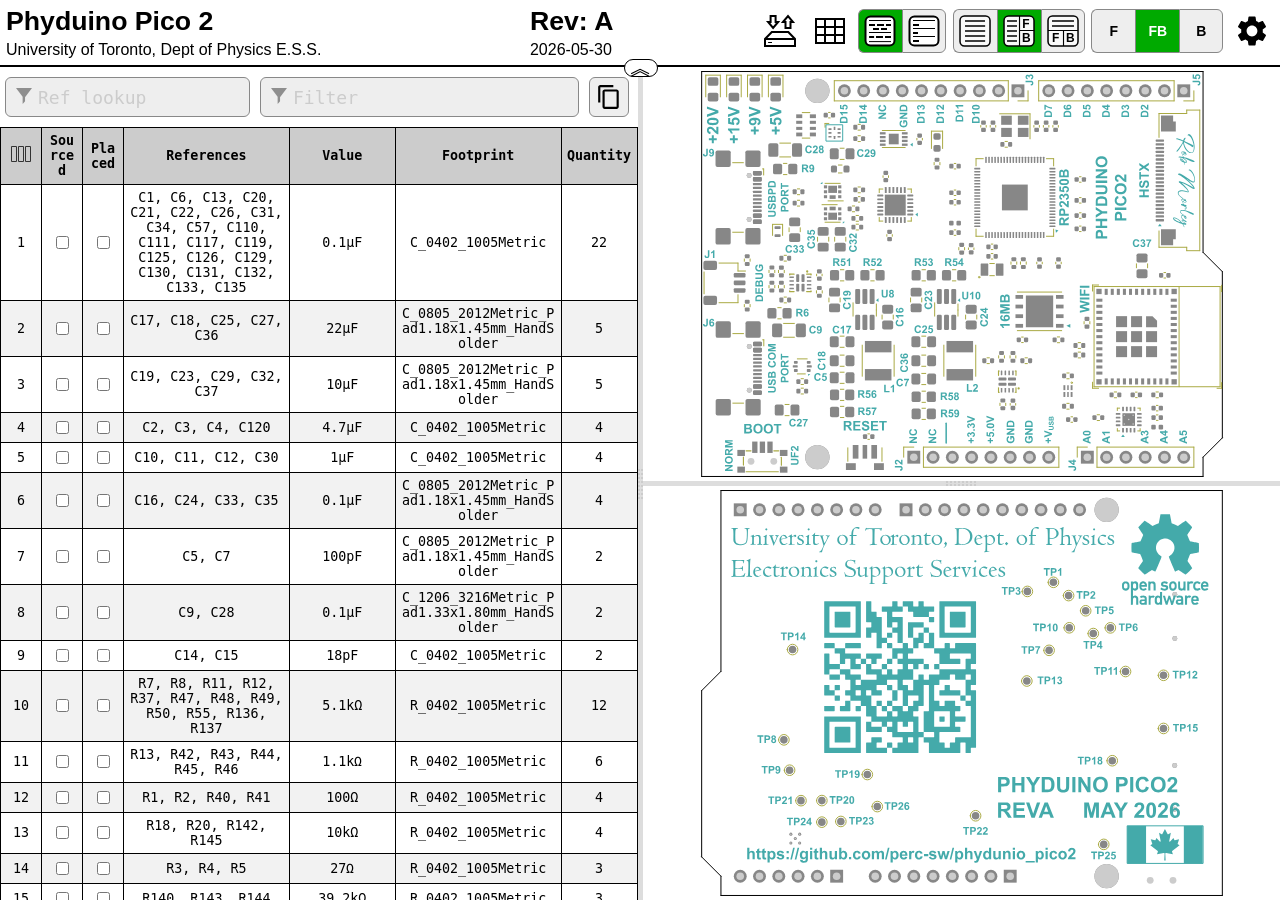
==== docs/bom/ibom.html @ 0f09703c "Added GitHub docs to the repository." ====
<!DOCTYPE html>
<html lang="en">

<head>
  <meta charset="UTF-8">
  <meta name="viewport" content="width=device-width, initial-scale=1.0">
  <title>Interactive BOM for KiCAD</title>
  <style type="text/css">
:root {
  --pcb-edge-color: black;
  --pad-color: #878787;
  --pad-hole-color: #CCCCCC;
  --pad-color-highlight: #D04040;
  --pad-color-highlight-both: #D0D040;
  --pad-color-highlight-marked: #44a344;
  --pin1-outline-color: #ffb629;
  --pin1-outline-color-highlight: #ffb629;
  --pin1-outline-color-highlight-both: #fcbb39;
  --pin1-outline-color-highlight-marked: #fdbe41;
  --silkscreen-edge-color: #aa4;
  --silkscreen-polygon-color: #4aa;
  --silkscreen-text-color: #4aa;
  --fabrication-edge-color: #907651;
  --fabrication-polygon-color: #907651;
  --fabrication-text-color: #a27c24;
  --track-color: #def5f1;
  --track-color-highlight: #D04040;
  --zone-color: #def5f1;
  --zone-color-highlight: #d0404080;
}

html,
body {
  margin: 0px;
  height: 100%;
  font-family: Verdana, sans-serif;
}

.dark.topmostdiv {
  --pcb-edge-color: #eee;
  --pad-color: #808080;
  --pin1-outline-color: #ffa800;
  --pin1-outline-color-highlight: #ccff00;
  --track-color: #42524f;
  --zone-color: #42524f;
  background-color: #252c30;
  color: #eee;
}

button {
  background-color: #eee;
  border: 1px solid #888;
  color: black;
  height: 44px;
  width: 44px;
  text-align: center;
  text-decoration: none;
  display: inline-block;
  font-size: 14px;
  font-weight: bolder;
}

.dark button {
  /* This will be inverted */
  background-color: #c3b7b5;
}

button.depressed {
  background-color: #0a0;
  color: white;
}

.dark button.depressed {
  /* This will be inverted */
  background-color: #b3b;
}

button:focus {
  outline: 0;
}

button#tb-btn {
  background-image: url("data:image/svg+xml,%3Csvg xmlns='http://www.w3.org/2000/svg' viewBox='0 0 8.47 8.47'%3E%3Crect transform='translate(0 -288.53)' ry='1.17' y='288.8' x='.27' height='7.94' width='7.94' fill='%23f9f9f9'/%3E%3Cg transform='translate(0 -288.53)'%3E%3Crect width='7.94' height='7.94' x='.27' y='288.8' ry='1.17' fill='none' stroke='%23000' stroke-width='.4' stroke-linejoin='round'/%3E%3Cpath d='M1.32 290.12h5.82M1.32 291.45h5.82' fill='none' stroke='%23000' stroke-width='.4'/%3E%3Cpath d='M4.37 292.5v4.23M.26 292.63H8.2' fill='none' stroke='%23000' stroke-width='.3'/%3E%3Ctext font-weight='700' font-size='3.17' font-family='sans-serif'%3E%3Ctspan x='1.35' y='295.73'%3EF%3C/tspan%3E%3Ctspan x='5.03' y='295.68'%3EB%3C/tspan%3E%3C/text%3E%3C/g%3E%3C/svg%3E%0A");
}

button#lr-btn {
  background-image: url("data:image/svg+xml,%3Csvg xmlns='http://www.w3.org/2000/svg' viewBox='0 0 8.47 8.47'%3E%3Crect transform='translate(0 -288.53)' ry='1.17' y='288.8' x='.27' height='7.94' width='7.94' fill='%23f9f9f9'/%3E%3Cg transform='translate(0 -288.53)'%3E%3Crect width='7.94' height='7.94' x='.27' y='288.8' ry='1.17' fill='none' stroke='%23000' stroke-width='.4' stroke-linejoin='round'/%3E%3Cpath d='M1.06 290.12H3.7m-2.64 1.33H3.7m-2.64 1.32H3.7m-2.64 1.3H3.7m-2.64 1.33H3.7' fill='none' stroke='%23000' stroke-width='.4'/%3E%3Cpath d='M4.37 288.8v7.94m0-4.11h3.96' fill='none' stroke='%23000' stroke-width='.3'/%3E%3Ctext font-weight='700' font-size='3.17' font-family='sans-serif'%3E%3Ctspan x='5.11' y='291.96'%3EF%3C/tspan%3E%3Ctspan x='5.03' y='295.68'%3EB%3C/tspan%3E%3C/text%3E%3C/g%3E%3C/svg%3E%0A");
}

button#bom-btn {
  background-image: url("data:image/svg+xml,%3Csvg xmlns='http://www.w3.org/2000/svg' viewBox='0 0 8.47 8.47'%3E%3Crect transform='translate(0 -288.53)' ry='1.17' y='288.8' x='.27' height='7.94' width='7.94' fill='%23f9f9f9'/%3E%3Cg transform='translate(0 -288.53)' fill='none' stroke='%23000' stroke-width='.4'%3E%3Crect width='7.94' height='7.94' x='.27' y='288.8' ry='1.17' stroke-linejoin='round'/%3E%3Cpath d='M1.59 290.12h5.29M1.59 291.45h5.33M1.59 292.75h5.33M1.59 294.09h5.33M1.59 295.41h5.33'/%3E%3C/g%3E%3C/svg%3E");
}

button#bom-grouped-btn {
  background-image: url("data:image/svg+xml,%3Csvg xmlns='http://www.w3.org/2000/svg' width='32' height='32'%3E%3Cg stroke='%23000' stroke-linejoin='round' class='layer'%3E%3Crect width='29' height='29' x='1.5' y='1.5' stroke-width='2' fill='%23fff' rx='5' ry='5'/%3E%3Cpath stroke-linecap='square' stroke-width='2' d='M6 10h4m4 0h5m4 0h3M6.1 22h3m3.9 0h5m4 0h4m-16-8h4m4 0h4'/%3E%3Cpath stroke-linecap='null' d='M5 17.5h22M5 26.6h22M5 5.5h22'/%3E%3C/g%3E%3C/svg%3E");
}

button#bom-ungrouped-btn {
  background-image: url("data:image/svg+xml,%3Csvg xmlns='http://www.w3.org/2000/svg' width='32' height='32'%3E%3Cg stroke='%23000' stroke-linejoin='round' class='layer'%3E%3Crect width='29' height='29' x='1.5' y='1.5' stroke-width='2' fill='%23fff' rx='5' ry='5'/%3E%3Cpath stroke-linecap='square' stroke-width='2' d='M6 10h4m-4 8h3m-3 8h4'/%3E%3Cpath stroke-linecap='null' d='M5 13.5h22m-22 8h22M5 5.5h22'/%3E%3C/g%3E%3C/svg%3E");
}

button#bom-netlist-btn {
  background-image: url("data:image/svg+xml,%3Csvg xmlns='http://www.w3.org/2000/svg' width='32' height='32'%3E%3Cg fill='none' stroke='%23000' class='layer'%3E%3Crect width='29' height='29' x='1.5' y='1.5' stroke-width='2' fill='%23fff' rx='5' ry='5'/%3E%3Cpath stroke-width='2' d='M6 26l6-6v-8m13.8-6.3l-6 6v8'/%3E%3Ccircle cx='11.8' cy='9.5' r='2.8' stroke-width='2'/%3E%3Ccircle cx='19.8' cy='22.8' r='2.8' stroke-width='2'/%3E%3C/g%3E%3C/svg%3E");
}

button#copy {
  background-image: url("data:image/svg+xml,%3Csvg height='48' viewBox='0 0 48 48' width='48' xmlns='http://www.w3.org/2000/svg'%3E%3Cpath d='M0 0h48v48h-48z' fill='none'/%3E%3Cpath d='M32 2h-24c-2.21 0-4 1.79-4 4v28h4v-28h24v-4zm6 8h-22c-2.21 0-4 1.79-4 4v28c0 2.21 1.79 4 4 4h22c2.21 0 4-1.79 4-4v-28c0-2.21-1.79-4-4-4zm0 32h-22v-28h22v28z'/%3E%3C/svg%3E");
  background-position: 6px 6px;
  background-repeat: no-repeat;
  background-size: 26px 26px;
  border-radius: 6px;
  height: 40px;
  width: 40px;
  margin: 10px 5px;
}

button#copy:active {
  box-shadow: inset 0px 0px 5px #6c6c6c;
}

textarea.clipboard-temp {
  position: fixed;
  top: 0;
  left: 0;
  width: 2em;
  height: 2em;
  padding: 0;
  border: None;
  outline: None;
  box-shadow: None;
  background: transparent;
}

.left-most-button {
  border-right: 0;
  border-top-left-radius: 6px;
  border-bottom-left-radius: 6px;
}

.middle-button {
  border-right: 0;
}

.right-most-button {
  border-top-right-radius: 6px;
  border-bottom-right-radius: 6px;
}

.button-container {
  font-size: 0;
  margin: 0.4rem 0.4rem 0.4rem 0;
}

.dark .button-container {
  filter: invert(1);
}

.button-container button {
  background-size: 32px 32px;
  background-position: 5px 5px;
  background-repeat: no-repeat;
}

@media print {
  .hideonprint {
    display: none;
  }
}

canvas {
  cursor: crosshair;
}

canvas:active {
  cursor: grabbing;
}

.fileinfo {
  width: 100%;
  max-width: 1000px;
  border: none;
  padding: 3px;
}

.fileinfo .title {
  font-size: 20pt;
  font-weight: bold;
}

.fileinfo td {
  overflow: hidden;
  white-space: nowrap;
  max-width: 1px;
  width: 50%;
  text-overflow: ellipsis;
}

.bom {
  border-collapse: collapse;
  font-family: Consolas, "DejaVu Sans Mono", Monaco, monospace;
  font-size: 10pt;
  table-layout: fixed;
  width: 100%;
  margin-top: 1px;
  position: relative;
}

.bom th,
.bom td {
  border: 1px solid black;
  padding: 5px;
  word-wrap: break-word;
  text-align: center;
  position: relative;
}

.dark .bom th,
.dark .bom td {
  border: 1px solid #777;
}

.bom th {
  background-color: #CCCCCC;
  background-clip: padding-box;
}

.dark .bom th {
  background-color: #3b4749;
}

.bom tr.highlighted:nth-child(n) {
  background-color: #cfc;
}

.dark .bom tr.highlighted:nth-child(n) {
  background-color: #226022;
}

.bom tr:nth-child(even) {
  background-color: #f2f2f2;
}

.dark .bom tr:nth-child(even) {
  background-color: #313b40;
}

.bom tr.checked {
  color: #1cb53d;
}

.dark .bom tr.checked {
  color: #2cce54;
}

.bom tr {
  transition: background-color 0.2s;
}

.bom .numCol {
  width: 30px;
}

.bom .value {
  width: 15%;
}

.bom .quantity {
  width: 65px;
}

.bom th .sortmark {
  position: absolute;
  right: 1px;
  top: 1px;
  margin-top: -5px;
  border-width: 5px;
  border-style: solid;
  border-color: transparent transparent #221 transparent;
  transform-origin: 50% 85%;
  transition: opacity 0.2s, transform 0.4s;
}

.dark .bom th .sortmark {
  filter: invert(1);
}

.bom th .sortmark.none {
  opacity: 0;
}

.bom th .sortmark.desc {
  transform: rotate(180deg);
}

.bom th:hover .sortmark.none {
  opacity: 0.5;
}

.bom .bom-checkbox {
  width: 30px;
  position: relative;
  user-select: none;
  -moz-user-select: none;
}

.bom .bom-checkbox:before {
  content: "";
  position: absolute;
  border-width: 15px;
  border-style: solid;
  border-color: #51829f transparent transparent transparent;
  visibility: hidden;
  top: -15px;
}

.bom .bom-checkbox:after {
  content: "Double click to set/unset all";
  position: absolute;
  color: white;
  top: -35px;
  left: -26px;
  background: #51829f;
  padding: 5px 15px;
  border-radius: 8px;
  white-space: nowrap;
  visibility: hidden;
}

.bom .bom-checkbox:hover:before,
.bom .bom-checkbox:hover:after {
  visibility: visible;
  transition: visibility 0.2s linear 1s;
}

.split {
  -webkit-box-sizing: border-box;
  -moz-box-sizing: border-box;
  box-sizing: border-box;
  overflow-y: auto;
  overflow-x: hidden;
  background-color: inherit;
}

.split.split-horizontal,
.gutter.gutter-horizontal {
  height: 100%;
  float: left;
}

.gutter {
  background-color: #ddd;
  background-repeat: no-repeat;
  background-position: 50%;
  transition: background-color 0.3s;
}

.dark .gutter {
  background-color: #777;
}

.gutter.gutter-horizontal {
  background-image: url('[data-uri]');
  cursor: ew-resize;
  width: 5px;
}

.gutter.gutter-vertical {
  background-image: url('[data-uri]');
  cursor: ns-resize;
  height: 5px;
}

.searchbox {
  float: left;
  height: 40px;
  margin: 10px 5px;
  padding: 12px 32px;
  font-family: Consolas, "DejaVu Sans Mono", Monaco, monospace;
  font-size: 18px;
  box-sizing: border-box;
  border: 1px solid #888;
  border-radius: 6px;
  outline: none;
  background-color: #eee;
  transition: background-color 0.2s, border 0.2s;
  background-image: url('[data-uri]');
  background-position: 10px 10px;
  background-repeat: no-repeat;
}

.dark .searchbox {
  background-color: #111;
  color: #eee;
}

.searchbox::placeholder {
  color: #ccc;
}

.dark .searchbox::placeholder {
  color: #666;
}

.filter {
  width: calc(60% - 64px);
}

.reflookup {
  width: calc(40% - 10px);
}

input[type=text]:focus {
  background-color: white;
  border: 1px solid #333;
}

.dark input[type=text]:focus {
  background-color: #333;
  border: 1px solid #ccc;
}

mark.highlight {
  background-color: #5050ff;
  color: #fff;
  padding: 2px;
  border-radius: 6px;
}

.dark mark.highlight {
  background-color: #76a6da;
  color: #111;
}

.menubtn {
  background-color: white;
  border: none;
  background-image: url("data:image/svg+xml,%3Csvg xmlns='http://www.w3.org/2000/svg' width='36' height='36' viewBox='0 0 20 20'%3E%3Cpath fill='none' d='M0 0h20v20H0V0z'/%3E%3Cpath d='M15.95 10.78c.03-.25.05-.51.05-.78s-.02-.53-.06-.78l1.69-1.32c.15-.12.19-.34.1-.51l-1.6-2.77c-.1-.18-.31-.24-.49-.18l-1.99.8c-.42-.32-.86-.58-1.35-.78L12 2.34c-.03-.2-.2-.34-.4-.34H8.4c-.2 0-.36.14-.39.34l-.3 2.12c-.49.2-.94.47-1.35.78l-1.99-.8c-.18-.07-.39 0-.49.18l-1.6 2.77c-.1.18-.06.39.1.51l1.69 1.32c-.04.25-.07.52-.07.78s.02.53.06.78L2.37 12.1c-.15.12-.19.34-.1.51l1.6 2.77c.1.18.31.24.49.18l1.99-.8c.42.32.86.58 1.35.78l.3 2.12c.04.2.2.34.4.34h3.2c.2 0 .37-.14.39-.34l.3-2.12c.49-.2.94-.47 1.35-.78l1.99.8c.18.07.39 0 .49-.18l1.6-2.77c.1-.18.06-.39-.1-.51l-1.67-1.32zM10 13c-1.65 0-3-1.35-3-3s1.35-3 3-3 3 1.35 3 3-1.35 3-3 3z'/%3E%3C/svg%3E%0A");
  background-position: center;
  background-repeat: no-repeat;
}

.statsbtn {
  background-color: white;
  border: none;
  background-image: url("data:image/svg+xml,%3Csvg width='36' height='36' xmlns='http://www.w3.org/2000/svg'%3E%3Cpath d='M4 6h28v24H4V6zm0 8h28v8H4m9-16v24h10V5.8' fill='none' stroke='%23000' stroke-width='2'/%3E%3C/svg%3E");
  background-position: center;
  background-repeat: no-repeat;
}

.iobtn {
  background-color: white;
  border: none;
  background-image: url("data:image/svg+xml,%3Csvg xmlns='http://www.w3.org/2000/svg' width='36' height='36'%3E%3Cpath fill='none' stroke='%23000' stroke-width='2' d='M3 33v-7l6.8-7h16.5l6.7 7v7H3zM3.2 26H33M21 9l5-5.9 5 6h-2.5V15h-5V9H21zm-4.9 0l-5 6-5-6h2.5V3h5v6h2.5z'/%3E%3Cpath fill='none' stroke='%23000' d='M6.1 29.5H10'/%3E%3C/svg%3E");
  background-position: center;
  background-repeat: no-repeat;
}

.visbtn {
  background-image: url("data:image/svg+xml,%3Csvg xmlns='http://www.w3.org/2000/svg' width='24' height='24'%3E%3Cpath fill='none' stroke='%23333' d='M2.5 4.5h5v15h-5zM9.5 4.5h5v15h-5zM16.5 4.5h5v15h-5z'/%3E%3C/svg%3E");
  background-position: center;
  background-repeat: no-repeat;
  padding: 15px;
}

#vismenu-content {
  left: 0px;
  font-family: Verdana, sans-serif;
}

.dark .statsbtn,
.dark .savebtn,
.dark .menubtn,
.dark .iobtn,
.dark .visbtn {
  filter: invert(1);
}

.flexbox {
  display: flex;
  align-items: center;
  justify-content: space-between;
  width: 100%;
}

.savebtn {
  background-color: #d6d6d6;
  width: auto;
  height: 30px;
  flex-grow: 1;
  margin: 5px;
  border-radius: 4px;
}

.savebtn:active {
  background-color: #0a0;
  color: white;
}

.dark .savebtn:active {
  /* This will be inverted */
  background-color: #b3b;
}

.stats {
  border-collapse: collapse;
  font-size: 12pt;
  table-layout: fixed;
  width: 100%;
  min-width: 450px;
}

.dark .stats td {
  border: 1px solid #bbb;
}

.stats td {
  border: 1px solid black;
  padding: 5px;
  word-wrap: break-word;
  text-align: center;
  position: relative;
}

#checkbox-stats div {
  position: absolute;
  left: 0;
  top: 0;
  height: 100%;
  width: 100%;
  display: flex;
  align-items: center;
  justify-content: center;
}

#checkbox-stats .bar {
  background-color: rgba(28, 251, 0, 0.6);
}

.menu {
  position: relative;
  display: inline-block;
  margin: 0.4rem 0.4rem 0.4rem 0;
}

.menu-content {
  font-size: 12pt !important;
  text-align: left !important;
  font-weight: normal !important;
  display: none;
  position: absolute;
  background-color: white;
  right: 0;
  min-width: 300px;
  box-shadow: 0px 8px 16px 0px rgba(0, 0, 0, 0.2);
  z-index: 100;
  padding: 8px;
}

.dark .menu-content {
  background-color: #111;
}

.menu:hover .menu-content {
  display: block;
}

.menu:hover .menubtn,
.menu:hover .iobtn,
.menu:hover .statsbtn {
  background-color: #eee;
}

.menu-label {
  display: inline-block;
  padding: 8px;
  border: 1px solid #ccc;
  border-top: 0;
  width: calc(100% - 18px);
}

.menu-label-top {
  border-top: 1px solid #ccc;
}

.menu-textbox {
  float: left;
  height: 24px;
  margin: 10px 5px;
  padding: 5px 5px;
  font-family: Consolas, "DejaVu Sans Mono", Monaco, monospace;
  font-size: 14px;
  box-sizing: border-box;
  border: 1px solid #888;
  border-radius: 4px;
  outline: none;
  background-color: #eee;
  transition: background-color 0.2s, border 0.2s;
  width: calc(100% - 10px);
}

.menu-textbox.invalid,
.dark .menu-textbox.invalid {
  color: red;
}

.dark .menu-textbox {
  background-color: #222;
  color: #eee;
}

.radio-container {
  margin: 4px;
}

.topmostdiv {
  display: flex;
  flex-direction: column;
  width: 100%;
  background-color: white;
  transition: background-color 0.3s;
  min-height: 100%;
}

#top {
  display: flex;
  flex-wrap: wrap;
  justify-content: flex-end;
  align-items: center;
}

#topdivider {
  border-bottom: 2px solid black;
  display: flex;
  justify-content: center;
  align-items: center;
}

.dark #topdivider {
  border-bottom: 2px solid #ccc;
}

#topdivider>div {
  position: relative;
}

#toptoggle {
  cursor: pointer;
  user-select: none;
  position: absolute;
  padding: 0.1rem 0.3rem;
  top: -0.4rem;
  left: -1rem;
  font-size: 1.4rem;
  line-height: 60%;
  border: 1px solid black;
  border-radius: 1rem;
  background-color: #fff;
  z-index: 100;
}

.flipped {
  transform: rotate(0.5turn);
}

.dark #toptoggle {
  border: 1px solid #fff;
  background-color: #222;
}

#fileinfodiv {
  flex: 20rem 1 0;
  overflow: auto;
}

#bomcontrols {
  display: flex;
  flex-direction: row-reverse;
}

#bomcontrols>* {
  flex-shrink: 0;
}

#dbg {
  display: block;
}

::-webkit-scrollbar {
  width: 8px;
}

::-webkit-scrollbar-track {
  background: #aaa;
}

::-webkit-scrollbar-thumb {
  background: #666;
  border-radius: 3px;
}

::-webkit-scrollbar-thumb:hover {
  background: #555;
}

.slider {
  -webkit-appearance: none;
  width: 100%;
  margin: 3px 0;
  padding: 0;
  outline: none;
  opacity: 0.7;
  -webkit-transition: .2s;
  transition: opacity .2s;
  border-radius: 3px;
}

.slider:hover {
  opacity: 1;
}

.slider:focus {
  outline: none;
}

.slider::-webkit-slider-runnable-track {
  -webkit-appearance: none;
  width: 100%;
  height: 8px;
  background: #d3d3d3;
  border-radius: 3px;
  border: none;
}

.slider::-webkit-slider-thumb {
  -webkit-appearance: none;
  width: 15px;
  height: 15px;
  border-radius: 50%;
  background: #0a0;
  cursor: pointer;
  margin-top: -4px;
}

.dark .slider::-webkit-slider-thumb {
  background: #3d3;
}

.slider::-moz-range-thumb {
  width: 15px;
  height: 15px;
  border-radius: 50%;
  background: #0a0;
  cursor: pointer;
}

.slider::-moz-range-track {
  height: 8px;
  background: #d3d3d3;
  border-radius: 3px;
}

.dark .slider::-moz-range-thumb {
  background: #3d3;
}

.slider::-ms-track {
  width: 100%;
  height: 8px;
  border-width: 3px 0;
  background: transparent;
  border-color: transparent;
  color: transparent;
  transition: opacity .2s;
}

.slider::-ms-fill-lower {
  background: #d3d3d3;
  border: none;
  border-radius: 3px;
}

.slider::-ms-fill-upper {
  background: #d3d3d3;
  border: none;
  border-radius: 3px;
}

.slider::-ms-thumb {
  width: 15px;
  height: 15px;
  border-radius: 50%;
  background: #0a0;
  cursor: pointer;
  margin: 0;
}

.shameless-plug {
  font-size: 0.8em;
  text-align: center;
  display: block;
}

a {
  color: #0278a4;
}

.dark a {
  color: #00b9fd;
}

#frontcanvas,
#backcanvas {
  touch-action: none;
}

.placeholder {
  border: 1px dashed #9f9fda !important;
  background-color: #edf2f7 !important;
}

.dragging {
  z-index: 999;
}

.dark .dragging>table>tbody>tr {
  background-color: #252c30;
}

.dark .placeholder {
  filter: invert(1);
}

.column-spacer {
  top: 0;
  left: 0;
  width: calc(100% - 4px);
  position: absolute;
  cursor: pointer;
  user-select: none;
  height: 100%;
}

.column-width-handle {
  top: 0;
  right: 0;
  width: 4px;
  position: absolute;
  cursor: col-resize;
  user-select: none;
  height: 100%;
}

.column-width-handle:hover {
  background-color: #4f99bd;
}

.help-link {
  border: 1px solid #0278a4;
  padding-inline: 0.3rem;
  border-radius: 3px;
  cursor: pointer;
}

.dark .help-link {
  border: 1px solid #00b9fd;
}

.bom-color {
  width: 20%;
}

.color-column input {
  width: 1.6rem;
  height: 1rem;
  border: 1px solid black;
  cursor: pointer;
  padding: 0;
}

/* removes default styling from input color element */
::-webkit-color-swatch {
  border: none;
}

::-webkit-color-swatch-wrapper {
  padding: 0;
}

::-moz-color-swatch,
::-moz-focus-inner {
  border: none;
}

::-moz-focus-inner {
  padding: 0;
}

  </style>
  <script type="text/javascript" >
///////////////////////////////////////////////
/*
  Split.js - v1.3.5
  MIT License
  https://github.com/nathancahill/Split.js
*/
!function(e,t){"object"==typeof exports&&"undefined"!=typeof module?module.exports=t():"function"==typeof define&&define.amd?define(t):e.Split=t()}(this,function(){"use strict";var e=window,t=e.document,n="addEventListener",i="removeEventListener",r="getBoundingClientRect",s=function(){return!1},o=e.attachEvent&&!e[n],a=["","-webkit-","-moz-","-o-"].filter(function(e){var n=t.createElement("div");return n.style.cssText="width:"+e+"calc(9px)",!!n.style.length}).shift()+"calc",l=function(e){return"string"==typeof e||e instanceof String?t.querySelector(e):e};return function(u,c){function z(e,t,n){var i=A(y,t,n);Object.keys(i).forEach(function(t){return e.style[t]=i[t]})}function h(e,t){var n=B(y,t);Object.keys(n).forEach(function(t){return e.style[t]=n[t]})}function f(e){var t=E[this.a],n=E[this.b],i=t.size+n.size;t.size=e/this.size*i,n.size=i-e/this.size*i,z(t.element,t.size,this.aGutterSize),z(n.element,n.size,this.bGutterSize)}function m(e){var t;this.dragging&&((t="touches"in e?e.touches[0][b]-this.start:e[b]-this.start)<=E[this.a].minSize+M+this.aGutterSize?t=E[this.a].minSize+this.aGutterSize:t>=this.size-(E[this.b].minSize+M+this.bGutterSize)&&(t=this.size-(E[this.b].minSize+this.bGutterSize)),f.call(this,t),c.onDrag&&c.onDrag())}function g(){var e=E[this.a].element,t=E[this.b].element;this.size=e[r]()[y]+t[r]()[y]+this.aGutterSize+this.bGutterSize,this.start=e[r]()[G]}function d(){var t=this,n=E[t.a].element,r=E[t.b].element;t.dragging&&c.onDragEnd&&c.onDragEnd(),t.dragging=!1,e[i]("mouseup",t.stop),e[i]("touchend",t.stop),e[i]("touchcancel",t.stop),t.parent[i]("mousemove",t.move),t.parent[i]("touchmove",t.move),delete t.stop,delete t.move,n[i]("selectstart",s),n[i]("dragstart",s),r[i]("selectstart",s),r[i]("dragstart",s),n.style.userSelect="",n.style.webkitUserSelect="",n.style.MozUserSelect="",n.style.pointerEvents="",r.style.userSelect="",r.style.webkitUserSelect="",r.style.MozUserSelect="",r.style.pointerEvents="",t.gutter.style.cursor="",t.parent.style.cursor=""}function S(t){var i=this,r=E[i.a].element,o=E[i.b].element;!i.dragging&&c.onDragStart&&c.onDragStart(),t.preventDefault(),i.dragging=!0,i.move=m.bind(i),i.stop=d.bind(i),e[n]("mouseup",i.stop),e[n]("touchend",i.stop),e[n]("touchcancel",i.stop),i.parent[n]("mousemove",i.move),i.parent[n]("touchmove",i.move),r[n]("selectstart",s),r[n]("dragstart",s),o[n]("selectstart",s),o[n]("dragstart",s),r.style.userSelect="none",r.style.webkitUserSelect="none",r.style.MozUserSelect="none",r.style.pointerEvents="none",o.style.userSelect="none",o.style.webkitUserSelect="none",o.style.MozUserSelect="none",o.style.pointerEvents="none",i.gutter.style.cursor=j,i.parent.style.cursor=j,g.call(i)}function v(e){e.forEach(function(t,n){if(n>0){var i=F[n-1],r=E[i.a],s=E[i.b];r.size=e[n-1],s.size=t,z(r.element,r.size,i.aGutterSize),z(s.element,s.size,i.bGutterSize)}})}function p(){F.forEach(function(e){e.parent.removeChild(e.gutter),E[e.a].element.style[y]="",E[e.b].element.style[y]=""})}void 0===c&&(c={});var y,b,G,E,w=l(u[0]).parentNode,D=e.getComputedStyle(w).flexDirection,U=c.sizes||u.map(function(){return 100/u.length}),k=void 0!==c.minSize?c.minSize:100,x=Array.isArray(k)?k:u.map(function(){return k}),L=void 0!==c.gutterSize?c.gutterSize:10,M=void 0!==c.snapOffset?c.snapOffset:30,O=c.direction||"horizontal",j=c.cursor||("horizontal"===O?"ew-resize":"ns-resize"),C=c.gutter||function(e,n){var i=t.createElement("div");return i.className="gutter gutter-"+n,i},A=c.elementStyle||function(e,t,n){var i={};return"string"==typeof t||t instanceof String?i[e]=t:i[e]=o?t+"%":a+"("+t+"% - "+n+"px)",i},B=c.gutterStyle||function(e,t){return n={},n[e]=t+"px",n;var n};"horizontal"===O?(y="width","clientWidth",b="clientX",G="left","paddingLeft"):"vertical"===O&&(y="height","clientHeight",b="clientY",G="top","paddingTop");var F=[];return E=u.map(function(e,t){var i,s={element:l(e),size:U[t],minSize:x[t]};if(t>0&&(i={a:t-1,b:t,dragging:!1,isFirst:1===t,isLast:t===u.length-1,direction:O,parent:w},i.aGutterSize=L,i.bGutterSize=L,i.isFirst&&(i.aGutterSize=L/2),i.isLast&&(i.bGutterSize=L/2),"row-reverse"===D||"column-reverse"===D)){var a=i.a;i.a=i.b,i.b=a}if(!o&&t>0){var c=C(t,O);h(c,L),c[n]("mousedown",S.bind(i)),c[n]("touchstart",S.bind(i)),w.insertBefore(c,s.element),i.gutter=c}0===t||t===u.length-1?z(s.element,s.size,L/2):z(s.element,s.size,L);var f=s.element[r]()[y];return f<s.minSize&&(s.minSize=f),t>0&&F.push(i),s}),o?{setSizes:v,destroy:p}:{setSizes:v,getSizes:function(){return E.map(function(e){return e.size})},collapse:function(e){if(e===F.length){var t=F[e-1];g.call(t),o||f.call(t,t.size-t.bGutterSize)}else{var n=F[e];g.call(n),o||f.call(n,n.aGutterSize)}},destroy:p}}});

///////////////////////////////////////////////

///////////////////////////////////////////////
// Copyright (c) 2013 Pieroxy <pieroxy@pieroxy.net>
// This work is free. You can redistribute it and/or modify it
// under the terms of the WTFPL, Version 2
// For more information see LICENSE.txt or http://www.wtfpl.net/
//
// For more information, the home page:
// http://pieroxy.net/blog/pages/lz-string/testing.html
//
// LZ-based compression algorithm, version 1.4.4
var LZString=function(){var o=String.fromCharCode,i={};var n={decompressFromBase64:function(o){return null==o?"":""==o?null:n._decompress(o.length,32,function(n){return function(o,n){if(!i[o]){i[o]={};for(var t=0;t<o.length;t++)i[o][o.charAt(t)]=t}return i[o][n]}("ABCDEFGHIJKLMNOPQRSTUVWXYZabcdefghijklmnopqrstuvwxyz0123456789+/=",o.charAt(n))})},_decompress:function(i,n,t){var r,e,a,s,p,u,l,f=[],c=4,d=4,h=3,v="",g=[],m={val:t(0),position:n,index:1};for(r=0;r<3;r+=1)f[r]=r;for(a=0,p=Math.pow(2,2),u=1;u!=p;)s=m.val&m.position,m.position>>=1,0==m.position&&(m.position=n,m.val=t(m.index++)),a|=(s>0?1:0)*u,u<<=1;switch(a){case 0:for(a=0,p=Math.pow(2,8),u=1;u!=p;)s=m.val&m.position,m.position>>=1,0==m.position&&(m.position=n,m.val=t(m.index++)),a|=(s>0?1:0)*u,u<<=1;l=o(a);break;case 1:for(a=0,p=Math.pow(2,16),u=1;u!=p;)s=m.val&m.position,m.position>>=1,0==m.position&&(m.position=n,m.val=t(m.index++)),a|=(s>0?1:0)*u,u<<=1;l=o(a);break;case 2:return""}for(f[3]=l,e=l,g.push(l);;){if(m.index>i)return"";for(a=0,p=Math.pow(2,h),u=1;u!=p;)s=m.val&m.position,m.position>>=1,0==m.position&&(m.position=n,m.val=t(m.index++)),a|=(s>0?1:0)*u,u<<=1;switch(l=a){case 0:for(a=0,p=Math.pow(2,8),u=1;u!=p;)s=m.val&m.position,m.position>>=1,0==m.position&&(m.position=n,m.val=t(m.index++)),a|=(s>0?1:0)*u,u<<=1;f[d++]=o(a),l=d-1,c--;break;case 1:for(a=0,p=Math.pow(2,16),u=1;u!=p;)s=m.val&m.position,m.position>>=1,0==m.position&&(m.position=n,m.val=t(m.index++)),a|=(s>0?1:0)*u,u<<=1;f[d++]=o(a),l=d-1,c--;break;case 2:return g.join("")}if(0==c&&(c=Math.pow(2,h),h++),f[l])v=f[l];else{if(l!==d)return null;v=e+e.charAt(0)}g.push(v),f[d++]=e+v.charAt(0),e=v,0==--c&&(c=Math.pow(2,h),h++)}}};return n}();"function"==typeof define&&define.amd?define(function(){return LZString}):"undefined"!=typeof module&&null!=module?module.exports=LZString:"undefined"!=typeof angular&&null!=angular&&angular.module("LZString",[]).factory("LZString",function(){return LZString});
///////////////////////////////////////////////

///////////////////////////////////////////////
/*!
 * PEP v0.4.3 | https://github.com/jquery/PEP
 * Copyright jQuery Foundation and other contributors | http://jquery.org/license
 */
!function(a,b){"object"==typeof exports&&"undefined"!=typeof module?module.exports=b():"function"==typeof define&&define.amd?define(b):a.PointerEventsPolyfill=b()}(this,function(){"use strict";function a(a,b){b=b||Object.create(null);var c=document.createEvent("Event");c.initEvent(a,b.bubbles||!1,b.cancelable||!1);
for(var d,e=2;e<m.length;e++)d=m[e],c[d]=b[d]||n[e];c.buttons=b.buttons||0;
var f=0;return f=b.pressure&&c.buttons?b.pressure:c.buttons?.5:0,c.x=c.clientX,c.y=c.clientY,c.pointerId=b.pointerId||0,c.width=b.width||0,c.height=b.height||0,c.pressure=f,c.tiltX=b.tiltX||0,c.tiltY=b.tiltY||0,c.twist=b.twist||0,c.tangentialPressure=b.tangentialPressure||0,c.pointerType=b.pointerType||"",c.hwTimestamp=b.hwTimestamp||0,c.isPrimary=b.isPrimary||!1,c}function b(){this.array=[],this.size=0}function c(a,b,c,d){this.addCallback=a.bind(d),this.removeCallback=b.bind(d),this.changedCallback=c.bind(d),A&&(this.observer=new A(this.mutationWatcher.bind(this)))}function d(a){return"body /shadow-deep/ "+e(a)}function e(a){return'[touch-action="'+a+'"]'}function f(a){return"{ -ms-touch-action: "+a+"; touch-action: "+a+"; }"}function g(){if(F){D.forEach(function(a){String(a)===a?(E+=e(a)+f(a)+"\n",G&&(E+=d(a)+f(a)+"\n")):(E+=a.selectors.map(e)+f(a.rule)+"\n",G&&(E+=a.selectors.map(d)+f(a.rule)+"\n"))});var a=document.createElement("style");a.textContent=E,document.head.appendChild(a)}}function h(){if(!window.PointerEvent){if(window.PointerEvent=a,window.navigator.msPointerEnabled){var b=window.navigator.msMaxTouchPoints;Object.defineProperty(window.navigator,"maxTouchPoints",{value:b,enumerable:!0}),u.registerSource("ms",_)}else Object.defineProperty(window.navigator,"maxTouchPoints",{value:0,enumerable:!0}),u.registerSource("mouse",N),void 0!==window.ontouchstart&&u.registerSource("touch",V);u.register(document)}}function i(a){if(!u.pointermap.has(a)){var b=new Error("InvalidPointerId");throw b.name="InvalidPointerId",b}}function j(a){for(var b=a.parentNode;b&&b!==a.ownerDocument;)b=b.parentNode;if(!b){var c=new Error("InvalidStateError");throw c.name="InvalidStateError",c}}function k(a){var b=u.pointermap.get(a);return 0!==b.buttons}function l(){window.Element&&!Element.prototype.setPointerCapture&&Object.defineProperties(Element.prototype,{setPointerCapture:{value:W},releasePointerCapture:{value:X},hasPointerCapture:{value:Y}})}
var m=["bubbles","cancelable","view","detail","screenX","screenY","clientX","clientY","ctrlKey","altKey","shiftKey","metaKey","button","relatedTarget","pageX","pageY"],n=[!1,!1,null,null,0,0,0,0,!1,!1,!1,!1,0,null,0,0],o=window.Map&&window.Map.prototype.forEach,p=o?Map:b;b.prototype={set:function(a,b){return void 0===b?this["delete"](a):(this.has(a)||this.size++,void(this.array[a]=b))},has:function(a){return void 0!==this.array[a]},"delete":function(a){this.has(a)&&(delete this.array[a],this.size--)},get:function(a){return this.array[a]},clear:function(){this.array.length=0,this.size=0},forEach:function(a,b){return this.array.forEach(function(c,d){a.call(b,c,d,this)},this)}};var q=["bubbles","cancelable","view","detail","screenX","screenY","clientX","clientY","ctrlKey","altKey","shiftKey","metaKey","button","relatedTarget","buttons","pointerId","width","height","pressure","tiltX","tiltY","pointerType","hwTimestamp","isPrimary","type","target","currentTarget","which","pageX","pageY","timeStamp"],r=[!1,!1,null,null,0,0,0,0,!1,!1,!1,!1,0,null,0,0,0,0,0,0,0,"",0,!1,"",null,null,0,0,0,0],s={pointerover:1,pointerout:1,pointerenter:1,pointerleave:1},t="undefined"!=typeof SVGElementInstance,u={pointermap:new p,eventMap:Object.create(null),captureInfo:Object.create(null),eventSources:Object.create(null),eventSourceList:[],registerSource:function(a,b){var c=b,d=c.events;d&&(d.forEach(function(a){c[a]&&(this.eventMap[a]=c[a].bind(c))},this),this.eventSources[a]=c,this.eventSourceList.push(c))},register:function(a){for(var b,c=this.eventSourceList.length,d=0;d<c&&(b=this.eventSourceList[d]);d++)
b.register.call(b,a)},unregister:function(a){for(var b,c=this.eventSourceList.length,d=0;d<c&&(b=this.eventSourceList[d]);d++)
b.unregister.call(b,a)},contains:function(a,b){try{return a.contains(b)}catch(c){return!1}},down:function(a){a.bubbles=!0,this.fireEvent("pointerdown",a)},move:function(a){a.bubbles=!0,this.fireEvent("pointermove",a)},up:function(a){a.bubbles=!0,this.fireEvent("pointerup",a)},enter:function(a){a.bubbles=!1,this.fireEvent("pointerenter",a)},leave:function(a){a.bubbles=!1,this.fireEvent("pointerleave",a)},over:function(a){a.bubbles=!0,this.fireEvent("pointerover",a)},out:function(a){a.bubbles=!0,this.fireEvent("pointerout",a)},cancel:function(a){a.bubbles=!0,this.fireEvent("pointercancel",a)},leaveOut:function(a){this.out(a),this.propagate(a,this.leave,!1)},enterOver:function(a){this.over(a),this.propagate(a,this.enter,!0)},eventHandler:function(a){if(!a._handledByPE){var b=a.type,c=this.eventMap&&this.eventMap[b];c&&c(a),a._handledByPE=!0}},listen:function(a,b){b.forEach(function(b){this.addEvent(a,b)},this)},unlisten:function(a,b){b.forEach(function(b){this.removeEvent(a,b)},this)},addEvent:function(a,b){a.addEventListener(b,this.boundHandler)},removeEvent:function(a,b){a.removeEventListener(b,this.boundHandler)},makeEvent:function(b,c){this.captureInfo[c.pointerId]&&(c.relatedTarget=null);var d=new a(b,c);return c.preventDefault&&(d.preventDefault=c.preventDefault),d._target=d._target||c.target,d},fireEvent:function(a,b){var c=this.makeEvent(a,b);return this.dispatchEvent(c)},cloneEvent:function(a){for(var b,c=Object.create(null),d=0;d<q.length;d++)b=q[d],c[b]=a[b]||r[d],!t||"target"!==b&&"relatedTarget"!==b||c[b]instanceof SVGElementInstance&&(c[b]=c[b].correspondingUseElement);return a.preventDefault&&(c.preventDefault=function(){a.preventDefault()}),c},getTarget:function(a){var b=this.captureInfo[a.pointerId];return b?a._target!==b&&a.type in s?void 0:b:a._target},propagate:function(a,b,c){for(var d=a.target,e=[];d!==document&&!d.contains(a.relatedTarget);) if(e.push(d),d=d.parentNode,!d)return;c&&e.reverse(),e.forEach(function(c){a.target=c,b.call(this,a)},this)},setCapture:function(b,c,d){this.captureInfo[b]&&this.releaseCapture(b,d),this.captureInfo[b]=c,this.implicitRelease=this.releaseCapture.bind(this,b,d),document.addEventListener("pointerup",this.implicitRelease),document.addEventListener("pointercancel",this.implicitRelease);var e=new a("gotpointercapture");e.pointerId=b,e._target=c,d||this.asyncDispatchEvent(e)},releaseCapture:function(b,c){var d=this.captureInfo[b];if(d){this.captureInfo[b]=void 0,document.removeEventListener("pointerup",this.implicitRelease),document.removeEventListener("pointercancel",this.implicitRelease);var e=new a("lostpointercapture");e.pointerId=b,e._target=d,c||this.asyncDispatchEvent(e)}},dispatchEvent:/*scope.external.dispatchEvent || */function(a){var b=this.getTarget(a);if(b)return b.dispatchEvent(a)},asyncDispatchEvent:function(a){requestAnimationFrame(this.dispatchEvent.bind(this,a))}};u.boundHandler=u.eventHandler.bind(u);var v={shadow:function(a){if(a)return a.shadowRoot||a.webkitShadowRoot},canTarget:function(a){return a&&Boolean(a.elementFromPoint)},targetingShadow:function(a){var b=this.shadow(a);if(this.canTarget(b))return b},olderShadow:function(a){var b=a.olderShadowRoot;if(!b){var c=a.querySelector("shadow");c&&(b=c.olderShadowRoot)}return b},allShadows:function(a){for(var b=[],c=this.shadow(a);c;)b.push(c),c=this.olderShadow(c);return b},searchRoot:function(a,b,c){if(a){var d,e,f=a.elementFromPoint(b,c);for(e=this.targetingShadow(f);e;){if(d=e.elementFromPoint(b,c)){var g=this.targetingShadow(d);return this.searchRoot(g,b,c)||d} e=this.olderShadow(e)} return f}},owner:function(a){
for(var b=a;b.parentNode;)b=b.parentNode;
return b.nodeType!==Node.DOCUMENT_NODE&&b.nodeType!==Node.DOCUMENT_FRAGMENT_NODE&&(b=document),b},findTarget:function(a){var b=a.clientX,c=a.clientY,d=this.owner(a.target);
return d.elementFromPoint(b,c)||(d=document),this.searchRoot(d,b,c)}},w=Array.prototype.forEach.call.bind(Array.prototype.forEach),x=Array.prototype.map.call.bind(Array.prototype.map),y=Array.prototype.slice.call.bind(Array.prototype.slice),z=Array.prototype.filter.call.bind(Array.prototype.filter),A=window.MutationObserver||window.WebKitMutationObserver,B="[touch-action]",C={subtree:!0,childList:!0,attributes:!0,attributeOldValue:!0,attributeFilter:["touch-action"]};c.prototype={watchSubtree:function(a){
//
this.observer&&v.canTarget(a)&&this.observer.observe(a,C)},enableOnSubtree:function(a){this.watchSubtree(a),a===document&&"complete"!==document.readyState?this.installOnLoad():this.installNewSubtree(a)},installNewSubtree:function(a){w(this.findElements(a),this.addElement,this)},findElements:function(a){return a.querySelectorAll?a.querySelectorAll(B):[]},removeElement:function(a){this.removeCallback(a)},addElement:function(a){this.addCallback(a)},elementChanged:function(a,b){this.changedCallback(a,b)},concatLists:function(a,b){return a.concat(y(b))},
installOnLoad:function(){document.addEventListener("readystatechange",function(){"complete"===document.readyState&&this.installNewSubtree(document)}.bind(this))},isElement:function(a){return a.nodeType===Node.ELEMENT_NODE},flattenMutationTree:function(a){
var b=x(a,this.findElements,this);
return b.push(z(a,this.isElement)),b.reduce(this.concatLists,[])},mutationWatcher:function(a){a.forEach(this.mutationHandler,this)},mutationHandler:function(a){if("childList"===a.type){var b=this.flattenMutationTree(a.addedNodes);b.forEach(this.addElement,this);var c=this.flattenMutationTree(a.removedNodes);c.forEach(this.removeElement,this)}else"attributes"===a.type&&this.elementChanged(a.target,a.oldValue)}};var D=["none","auto","pan-x","pan-y",{rule:"pan-x pan-y",selectors:["pan-x pan-y","pan-y pan-x"]}],E="",F=window.PointerEvent||window.MSPointerEvent,G=!window.ShadowDOMPolyfill&&document.head.createShadowRoot,H=u.pointermap,I=25,J=[1,4,2,8,16],K=!1;try{K=1===new MouseEvent("test",{buttons:1}).buttons}catch(L){}
var M,N={POINTER_ID:1,POINTER_TYPE:"mouse",events:["mousedown","mousemove","mouseup","mouseover","mouseout"],register:function(a){u.listen(a,this.events)},unregister:function(a){u.unlisten(a,this.events)},lastTouches:[],
isEventSimulatedFromTouch:function(a){for(var b,c=this.lastTouches,d=a.clientX,e=a.clientY,f=0,g=c.length;f<g&&(b=c[f]);f++){
var h=Math.abs(d-b.x),i=Math.abs(e-b.y);if(h<=I&&i<=I)return!0}},prepareEvent:function(a){var b=u.cloneEvent(a),c=b.preventDefault;return b.preventDefault=function(){a.preventDefault(),c()},b.pointerId=this.POINTER_ID,b.isPrimary=!0,b.pointerType=this.POINTER_TYPE,b},prepareButtonsForMove:function(a,b){var c=H.get(this.POINTER_ID);
0!==b.which&&c?a.buttons=c.buttons:a.buttons=0,b.buttons=a.buttons},mousedown:function(a){if(!this.isEventSimulatedFromTouch(a)){var b=H.get(this.POINTER_ID),c=this.prepareEvent(a);K||(c.buttons=J[c.button],b&&(c.buttons|=b.buttons),a.buttons=c.buttons),H.set(this.POINTER_ID,a),b&&0!==b.buttons?u.move(c):u.down(c)}},mousemove:function(a){if(!this.isEventSimulatedFromTouch(a)){var b=this.prepareEvent(a);K||this.prepareButtonsForMove(b,a),b.button=-1,H.set(this.POINTER_ID,a),u.move(b)}},mouseup:function(a){if(!this.isEventSimulatedFromTouch(a)){var b=H.get(this.POINTER_ID),c=this.prepareEvent(a);if(!K){var d=J[c.button];
c.buttons=b?b.buttons&~d:0,a.buttons=c.buttons}H.set(this.POINTER_ID,a),
c.buttons&=~J[c.button],0===c.buttons?u.up(c):u.move(c)}},mouseover:function(a){if(!this.isEventSimulatedFromTouch(a)){var b=this.prepareEvent(a);K||this.prepareButtonsForMove(b,a),b.button=-1,H.set(this.POINTER_ID,a),u.enterOver(b)}},mouseout:function(a){if(!this.isEventSimulatedFromTouch(a)){var b=this.prepareEvent(a);K||this.prepareButtonsForMove(b,a),b.button=-1,u.leaveOut(b)}},cancel:function(a){var b=this.prepareEvent(a);u.cancel(b),this.deactivateMouse()},deactivateMouse:function(){H["delete"](this.POINTER_ID)}},O=u.captureInfo,P=v.findTarget.bind(v),Q=v.allShadows.bind(v),R=u.pointermap,S=2500,T=200,U="touch-action",V={events:["touchstart","touchmove","touchend","touchcancel"],register:function(a){M.enableOnSubtree(a)},unregister:function(){},elementAdded:function(a){var b=a.getAttribute(U),c=this.touchActionToScrollType(b);c&&(a._scrollType=c,u.listen(a,this.events),
Q(a).forEach(function(a){a._scrollType=c,u.listen(a,this.events)},this))},elementRemoved:function(a){a._scrollType=void 0,u.unlisten(a,this.events),
Q(a).forEach(function(a){a._scrollType=void 0,u.unlisten(a,this.events)},this)},elementChanged:function(a,b){var c=a.getAttribute(U),d=this.touchActionToScrollType(c),e=this.touchActionToScrollType(b);
d&&e?(a._scrollType=d,Q(a).forEach(function(a){a._scrollType=d},this)):e?this.elementRemoved(a):d&&this.elementAdded(a)},scrollTypes:{EMITTER:"none",XSCROLLER:"pan-x",YSCROLLER:"pan-y",SCROLLER:/^(?:pan-x pan-y)|(?:pan-y pan-x)|auto$/},touchActionToScrollType:function(a){var b=a,c=this.scrollTypes;return"none"===b?"none":b===c.XSCROLLER?"X":b===c.YSCROLLER?"Y":c.SCROLLER.exec(b)?"XY":void 0},POINTER_TYPE:"touch",firstTouch:null,isPrimaryTouch:function(a){return this.firstTouch===a.identifier},setPrimaryTouch:function(a){
(0===R.size||1===R.size&&R.has(1))&&(this.firstTouch=a.identifier,this.firstXY={X:a.clientX,Y:a.clientY},this.scrolling=!1,this.cancelResetClickCount())},removePrimaryPointer:function(a){a.isPrimary&&(this.firstTouch=null,this.firstXY=null,this.resetClickCount())},clickCount:0,resetId:null,resetClickCount:function(){var a=function(){this.clickCount=0,this.resetId=null}.bind(this);this.resetId=setTimeout(a,T)},cancelResetClickCount:function(){this.resetId&&clearTimeout(this.resetId)},typeToButtons:function(a){var b=0;return"touchstart"!==a&&"touchmove"!==a||(b=1),b},touchToPointer:function(a){var b=this.currentTouchEvent,c=u.cloneEvent(a),d=c.pointerId=a.identifier+2;c.target=O[d]||P(c),c.bubbles=!0,c.cancelable=!0,c.detail=this.clickCount,c.button=0,c.buttons=this.typeToButtons(b.type),c.width=2*(a.radiusX||a.webkitRadiusX||0),c.height=2*(a.radiusY||a.webkitRadiusY||0),c.pressure=a.force||a.webkitForce||.5,c.isPrimary=this.isPrimaryTouch(a),c.pointerType=this.POINTER_TYPE,
c.altKey=b.altKey,c.ctrlKey=b.ctrlKey,c.metaKey=b.metaKey,c.shiftKey=b.shiftKey;
var e=this;return c.preventDefault=function(){e.scrolling=!1,e.firstXY=null,b.preventDefault()},c},processTouches:function(a,b){var c=a.changedTouches;this.currentTouchEvent=a;for(var d,e=0;e<c.length;e++)d=c[e],b.call(this,this.touchToPointer(d))},
shouldScroll:function(a){if(this.firstXY){var b,c=a.currentTarget._scrollType;if("none"===c)
b=!1;else if("XY"===c)
b=!0;else{var d=a.changedTouches[0],e=c,f="Y"===c?"X":"Y",g=Math.abs(d["client"+e]-this.firstXY[e]),h=Math.abs(d["client"+f]-this.firstXY[f]);
b=g>=h}return this.firstXY=null,b}},findTouch:function(a,b){for(var c,d=0,e=a.length;d<e&&(c=a[d]);d++)if(c.identifier===b)return!0},
vacuumTouches:function(a){var b=a.touches;
if(R.size>=b.length){var c=[];R.forEach(function(a,d){
if(1!==d&&!this.findTouch(b,d-2)){var e=a.out;c.push(e)}},this),c.forEach(this.cancelOut,this)}},touchstart:function(a){this.vacuumTouches(a),this.setPrimaryTouch(a.changedTouches[0]),this.dedupSynthMouse(a),this.scrolling||(this.clickCount++,this.processTouches(a,this.overDown))},overDown:function(a){R.set(a.pointerId,{target:a.target,out:a,outTarget:a.target}),u.enterOver(a),u.down(a)},touchmove:function(a){this.scrolling||(this.shouldScroll(a)?(this.scrolling=!0,this.touchcancel(a)):(a.preventDefault(),this.processTouches(a,this.moveOverOut)))},moveOverOut:function(a){var b=a,c=R.get(b.pointerId);
if(c){var d=c.out,e=c.outTarget;u.move(b),d&&e!==b.target&&(d.relatedTarget=b.target,b.relatedTarget=e,
d.target=e,b.target?(u.leaveOut(d),u.enterOver(b)):(
b.target=e,b.relatedTarget=null,this.cancelOut(b))),c.out=b,c.outTarget=b.target}},touchend:function(a){this.dedupSynthMouse(a),this.processTouches(a,this.upOut)},upOut:function(a){this.scrolling||(u.up(a),u.leaveOut(a)),this.cleanUpPointer(a)},touchcancel:function(a){this.processTouches(a,this.cancelOut)},cancelOut:function(a){u.cancel(a),u.leaveOut(a),this.cleanUpPointer(a)},cleanUpPointer:function(a){R["delete"](a.pointerId),this.removePrimaryPointer(a)},
dedupSynthMouse:function(a){var b=N.lastTouches,c=a.changedTouches[0];
if(this.isPrimaryTouch(c)){
var d={x:c.clientX,y:c.clientY};b.push(d);var e=function(a,b){var c=a.indexOf(b);c>-1&&a.splice(c,1)}.bind(null,b,d);setTimeout(e,S)}}};M=new c(V.elementAdded,V.elementRemoved,V.elementChanged,V);var W,X,Y,Z=u.pointermap,$=window.MSPointerEvent&&"number"==typeof window.MSPointerEvent.MSPOINTER_TYPE_MOUSE,_={events:["MSPointerDown","MSPointerMove","MSPointerUp","MSPointerOut","MSPointerOver","MSPointerCancel","MSGotPointerCapture","MSLostPointerCapture"],register:function(a){u.listen(a,this.events)},unregister:function(a){u.unlisten(a,this.events)},POINTER_TYPES:["","unavailable","touch","pen","mouse"],prepareEvent:function(a){var b=a;return $&&(b=u.cloneEvent(a),b.pointerType=this.POINTER_TYPES[a.pointerType]),b},cleanup:function(a){Z["delete"](a)},MSPointerDown:function(a){Z.set(a.pointerId,a);var b=this.prepareEvent(a);u.down(b)},MSPointerMove:function(a){var b=this.prepareEvent(a);u.move(b)},MSPointerUp:function(a){var b=this.prepareEvent(a);u.up(b),this.cleanup(a.pointerId)},MSPointerOut:function(a){var b=this.prepareEvent(a);u.leaveOut(b)},MSPointerOver:function(a){var b=this.prepareEvent(a);u.enterOver(b)},MSPointerCancel:function(a){var b=this.prepareEvent(a);u.cancel(b),this.cleanup(a.pointerId)},MSLostPointerCapture:function(a){var b=u.makeEvent("lostpointercapture",a);u.dispatchEvent(b)},MSGotPointerCapture:function(a){var b=u.makeEvent("gotpointercapture",a);u.dispatchEvent(b)}},aa=window.navigator;aa.msPointerEnabled?(W=function(a){i(a),j(this),k(a)&&(u.setCapture(a,this,!0),this.msSetPointerCapture(a))},X=function(a){i(a),u.releaseCapture(a,!0),this.msReleasePointerCapture(a)}):(W=function(a){i(a),j(this),k(a)&&u.setCapture(a,this)},X=function(a){i(a),u.releaseCapture(a)}),Y=function(a){return!!u.captureInfo[a]},g(),h(),l();var ba={dispatcher:u,Installer:c,PointerEvent:a,PointerMap:p,targetFinding:v};return ba});

///////////////////////////////////////////////

///////////////////////////////////////////////
var config = {"dark_mode": false, "show_pads": true, "show_fabrication": false, "show_silkscreen": true, "highlight_pin1": "none", "redraw_on_drag": true, "board_rotation": 0, "checkboxes": "Sourced,Placed", "bom_view": "left-right", "layer_view": "FB", "offset_back_rotation": false, "kicad_text_formatting": true, "mark_when_checked": "", "fields": ["Value", "Footprint"]}
///////////////////////////////////////////////

///////////////////////////////////////////////
var pcbdata = JSON.parse(LZString.decompressFromBase64("N4IgpgJg5mDOD6AjRB7AHiAXAAlAWwEsA7DHAJgE4A6ANhoBpsRCiBPLbAZgAYqyAORswCGaUtgr8qnACxC8o9jn6cqAdjIBfIZBiwOAbVAAXVgAcwHELDBQ8YIsZBDYx4QCcnOA5XUBGRh5pTgBdHSIIQwoAVnVowN5OUKEAdwIIYwALDl4/bVwQUwsrGzsHJxc3T0NfNQDsFVo1MKYHSO9a+qCklpA0jOycXPyTc0sca1t7R2cmVw8vbB9qOsZGmmbw9qWYuLXVDd7+rJyqPMZR4onS6Yq5qsWDXbV4rkTk1oio2JfGaJkztEjukTkMziNCmMSlNyrNrA9vntsP9Ab02lEpJQ/[base64]/Jc+2iGgyAA9ky2vR9+BoS8VA0YDYKvR8/BoPxLwobg/3qACr3PFVcN7c90OiLNN2LJYM3LbhuDUGg5DbQCNzHHCl0zWQXiHNjaCYsg/G3biOwoKDWKIuhENldNMxePxc3Qqt+H4fDn3UmhH3QwsKD8YDnzUAs1N0yRuAoOT6O4DN8wYASJOA4Tn0wmQpJ4zh+DAuiywoChZBA4cLIESzcLc2R3LOGQ6loxs1PU/zhwMvx+AA5CyE4PyTz4aCQK4ny4gskThxApJTUvOhVKNOdb0swzwKoXssOqzEXkgy8ZFNRD7Jq01s1i5dPIM3sStA/yrLLHguWUttMVvDjL3zG9IuS/DvMbFLZBspLOui/hLxVTKeszYDuBkM1Gws3sBCChDx0vLN1I0dCJKolQHqoyyczLfg8IzD5LvXM7CJ+rN9Iu5cbIykaBLqKCHqreb0O0vikIavwwYzSiaFS1KDoPHHKO4FR/MWxisO+4j+GvCGy1vMGergraOUvJJCySdDry5WRWf4KjoORit9NZzhbNnMsoNvNGCsoDjGZHKticWqC/EHZH1OE/aGoy/t+KIupJBxxayBNjnYezfCJr4ZrTIEws6jS7WTeEynUpVVXFr/[base64]/LQpI/5AJ+RAutWhEloJZwEvBP2qjpAAW9pzTC2ErHhVWOYkiAN0HnWYjDIiVFtLZisf8JiLFKIcU7P44yfFBYaBEv4vyklkY40OCWYRnEZr608upNxaj27aWjnpAyRi1EiXimZBKcl0Fci8p1EOTla7lLqCJSK+FPIFMakkI+RdgK/[base64]/kZJExJgDVhxluAU05ufCyzz1IMzsdeMFxLV4ckOpzGy/kZ5yJArfQWzZhaotSmLaBUs5Wi0fPLUFPBuGrxvKrDFON7W2oArrFSBlEIuslmbfWFsnmopeF1Hlq8G6OxVcxGurs6iYS+TYtCDk/Y8yNTeH5REJJQ1tShKOL06rxyNRya8iLywpz5s8/yU17mZhzvDBZDE3J7kHtham1DTkSToNsysNcrHDQblXZukzoIpqLt3E5iRj6E0HiBLVViBHjxzVPcRPT8Kjl/hJAysLa1HxUGOF67ct6ZKvH0tywbD7H0cQWc+ukr7lU3UfO+KlH5Pk3SnYS78/yf1rUdH+6tbwzozHQaOLEYgmxnTZDMgGYGHHgYKLIBBAx+iIHAFMiyXAADcoBmGEKCJgABZbCMcd3tkMQAGXw/peIzFaAbhiDIEACC4wJiTCmNMNDYgBMLRQy10SkmxAEPmVKnGo7iN45UgTGjKCZU+Txs4WZtJ6zzP5fytTYgYzoP8wT2FxEAmbXUeT5YuNaZeW7Bhq9IJVhOSp2T6nO6v3M0IyzamTPc2Mi2kT/[base64]/YCF+304bGVQ7CfLHsgrNUil0BK0xLkE65xYULdjrMfSPODn+NxpYb2zqQVB4PdNR8ifDU8kFfsiEhEAkkNTC5mrmInP559G6g9xxnL5wR2SG3SU/aSdp4CTCq6pRW0r1VxNuuDz5g6mXfNj3bNUy27Tblj1JX+X5QzidfoXPJ3VA3bkDZJQkuzzXfNcUXJNqONx2nwl8wq3hUXBLp5eMxOfenND+ePlzB5vj+6ZcZeYis/Sf5Xv8/SxsNcOMrcG5UKlbZ65vY29FtTNc88P0M4BHHvCRfBwsSMTXli/wTOeX5rUmvosJJTdFkxKPLF/DQ48zagvMvTQFj/CVf2VZx/Uym8JTKG45+8MBDRjPf9q6Lbay8GXW9ryStujeJv6hHzlpemq9ZNet7AQnv8/fBuMbE3FjHSVJsynaaouy3SuYNx+4JQIEpLpBXNTEnu+plMAZjifpIFEvfKvBsLztJmtMurpInNFETlWCui9KrKLEdg6hPJ2D0NJkUtBELi+NBCVlhM2Htg5GApKpQf5KBC/sHhkr9hjIonbDjHbg9hGn5LpFzEDtJvfqBL/F5Pftjn9rgbpEpPDleGSvhFevPMpqVoLq7L7tVk2v8D/hjDgtJthCQdgTRLIdmO3FjIvPwtjk6ohIttklXqxriNTFyADo+EQQzj8EzhAb8n/sqvYaaLft7u3IXCVrnvpCZmPP8NttmPpGrJ3EkNDpDrQHZMNn+GpLvkFoWHzPXt1LIX/[base64]/knn7FWICb9O3FfgAariaWNtXlroWCifpIhErB7v8AWNVHcdeJQCHj/BbhqXQBuv6bblChqZINFBvj/C7qKZQPpLGeOMHuceRBQR7gHocV5OXAbtbl4mWBjMlGAUpJZAsVHH5EnidkEgJODm7EnlnmsQOBWfnp5KknTH3CfioBmL/AojJHvnVBZOhEkQaZrinq3vOcinmv6VWCTi/iXM5EuarLHAsUfG0uPtPChOcY5Dev6efC/u1m5F6U6uQmmTwKOHPlvnqaLHYYPvvuTO6SjIIRuWfj6hCarHynvjfq+pySLmOU/k9pBbxBlAbl/[base64]/[base64]/[base64]/8uwfuBJCzNonNJTK4mUh5IQU0dGgE/pm0S/r0fmGI4FB0X0doj9BuABPhYmTfvbZ2NGhZa/KLY1UfEpVlK5VY+WJ0tFChaSX4iYxDl4jJavSlHQ4hGNO6cfqARoylOTn5ciRzTrJehqSqL9DIxNhFRqc2q4xo17MGmBtFOIpiAyjEM2dGlM2cIGZxbWQ7KIyY3yQ2kRCbGBm4qdVAgJO5vQUbTeG7i/rlOPGk3EcGt7C7N7eOO3C/lNIEYHTaqmSMU/iZTTdhJsg1ddmszTYQRBVs9EeuR/Uek9PObVmaUnV7HkQc0emxTTSPbsauVhIuTTQ8aTrWTOJ+XTKUZTKrBmArRi9BN/qKeOPyr3bYWJemZkYDT5W83ccM+smDY3tHNtYGnPfhMXOcctlSknejrYqKbsu/THbFpBBisTIpq9rymutHDoZxC85QLA6lUVNHW7eyvLDobtUnZZJPr/MsgI+WI2U2aKfltfYU0zrBURMXC5kQ1BOk7y3QEPcc4zVBOcUpBoEYqdejkGcy0Q/ylVRqZ2ODPay7NiTcrVOsh5Gnu6X5HhBPVySylxRrLaTHXbtDr+dmKCzHYjIdr+e1kzb2NRHrISc2KjgKyCxG7jPmPnRhCbBjXcYxG0VyyLRG8BDwBrki33BfcG9wyy9IAy36wWCMyS+wkyyOwO+/jSiFacTK1gojI6YkzMR/WPHC1xSmvy0i3ZLY5Ri8JgXW3+AhKU0S/vX0iIaW7iFqu3YQUBpk1RHW/odnpyYmX4Uq/my+yTkCD4zlDmDiB1bXVS+O55v1Unds4NTiMNYWPbTks8TiJNbU2B9SytaqgtUzeBz1S8FRizd67+4CdtT3ntQdYxigt4GmFvI1Du0WgWghA2BR6LABtsjR4h0sPR5BEvMONI2HHR7wPux9pxyOxW6x7x59UWpJtvTx6vLme63Y9RhbSWBR/U5KsNhuGU5J1qU0sOJpsDJJ8HjnZ3I/LeADBR9EYM3OABAkhdCZ/3hlMOJ7l7Op3Dio3OMBFEQAopydhDczXSe57wI4eShdQ+6lsJ3an3PctQBjMWyPBR54ilPeGOEsr5/4OuN0RFxnOtBR2eIOHpribopJ9dGzE9RmCLpJ/qzpeJgWkcyF+kgRE9XzExHJPR0/liOJk9Mvgp4sgtarE9TjFhI17kOTT1LWABFVh1zJv5LZ+JuuuQxR5QoDvFz7T4bNwR7OBF5lMtEInIv+pBBQofBazQjqg1oRG+KSw3QztQL9BxNsmujnJt6qvbNlMCdeOIhdxoMDMOPyidndxMggVpxN6FEkhd+WhcpplKXd/pMxN0ZyFRBg+D+dL9JFOdJwmUnIk5GCSURGWhbN9FiZqOGfLFLNwLu0XOENLppJxTOqrEZprPmN4EVfMjVBAOOT72FQ53Kvb9OT7NpxaeJsqfWN2fF9FpxDlE/z74hTaeD7V2wYNj9ER9zaui9L7wGdDQ9RxMrUYr13I5JFHzAINF0r1EeVy58TCz5J8FJ68ODEO2v12cAIMZMNpPCl+TxoJd5xqGSF+/tTNVG+PXHYRR7LONBQjfv8xr55GQkNzjpVNby5VLIH8TLKmN+GXThQhEdTRr8ol2BQrmdB2N0BvUhb3q9nyF1wW7hb/8MapJ3DBk53CwdFRr/2KA3Z0wRz2N5CjO53ByJIFHjF20lmB9wojTyF3UNTpFHQOI5J6nD7Vp5KlZ2oldypzVsxPl1R8jQv0hN+Ip/GmTtNM3+d0CfllNuVR3993dph75NpJQvl/gilexO40Yhdyfy/uOLf8f/v+hEYUJxrx6W/x8h/xvxit/B1Uk4mwvGq6A2OoxC5f8HIYAtfhUQo51hm0gJS1Mzny6gQSciAobOP3diMtpA57BXplxUDYQUSR7LdnXyPgNtASNMZei3z+jf1OSQMLyBlz84NYVWOIEyGajG7UwsGgJcWvHwgFbx/wOIGlIaggEhk5yL7LLtQj/4oU6gheRzhigS7SMX+g1WskwVRqmg9+EHUzEpkkFK8KWKVOEtoNN56DL2rxH4hXw+xBlIGi/FvhYJQr/EB+dfYSJIhkoPMXag/ESC4Qsq/hx+h2S0pRhyQyFx+z9DspRi5BjRGBVGKnLZXIhgJMBeEckswjaj5djIH7UIUeRdYhcYeMQP9pRxFxJd1uDzbgZrECzu95UfBXqqYhXZ+9IuMnNIdDAiFjh3GEbMzLILG4Op6m3A2OEmQ17P4vIEbFiNriS4vhwGL7f7nrw7ATIBK64KRkYKaiXtMitHQHhoMw4GDFhu/VIpoL6wJRvuE3ZziaBMKfk5Ej0PwYIKciZRwetvFga0mtrg8uQnUCNhehvDg8/IFqCgfPV0IhdJaY4e5KwLWju4QuT+OsogOjRJcGUSWSDuuE0xADB0ZhIanxi+oh8ls6lTkpahyySdTiR5RAbzRAhEdBQiCEjsxnI5kBcKniVXujkkHEjmIa6JjvPhY7S9KRfUAyAJx16SDVApjfjrEUE6si+AYMY0iTyFS/9VAUJExKIjDx0chR3ybrmzxtKItpeqgZ8ppwM7nYXyCneUeuimyGcdWrHeUfmDM5SALOtDVUdIHbht1G+iTDLvKNorXd5o+3KsHwFkhed/ia2cUXwAnLHcOwTEYLnKJyjk5wuMmKLi6KUgZF4uY0UbtqJt4vBUuZwdLi6MpQmwnqRndXhoC5J/594eYYruAPpEEoW8OXSrrXGTHqQv67ogQA+0a6UiMoJzOrsTmM7EiLYsvcTL1yqHEiJymOJ6tFC3judmxpsSbkRmm4UjiIdYd0SlFt79iV0uYVbvSATbRdiRBEM8LtxSGdjggnYKUe2FvhME6OM45/EyOr7U8axrIVWAYyBJLRpx9oslMNk+5JjiRiXWgRwn+5ljpA1EEHiJDB4KcZxItKHgfUYi/[base64]/SGk3ys5sjUByU9QH0y76JSBhFyCOkiUDF0JBap4RntyIsjAki0zYEgXaNkzJQV+lQ8ieNGzBFp7mFnEmt6Kmg9ZLIO/LMZ20GpjJt+VnTcewjP5TR8xxIjLG/mCTP85J/U0/gfVmmoT5pjzH/tyK6kCR3+60yRLyjEJ7jG8d4KAdw3c6WiN40AjqQWNPI0EhqFMd+smKuTYD78oUrWtw0QG4DypbaYYpByrA1T0pYCckpQJQneiHmvYAGW9D9LAzK8l7NgZmLtH0wZkvVPvGlPtHp5OhlAUKbmTORKUJBLojaXuxkEXgjReMlQUCn7ErSFiqgsmWQhWFaC1hWY/uMDStLcw6RQEvlPoPtLbUTp9IPqEqSsFcyVQPMyCvYOM5sitoOQt7puASkRjPBL7KkSLJGzLQUSAQ7CQFIzohDTh4Q2Mb4jcjcDPEEM2qXyQSHFcUUqEmAqkMEHpDjJBGJfDkJqwVw7J5FIoZtEXG/[base64]/K3hnyoFMA1MFh0cJJQkmpaBTmblXzi0O2dHchQNOkBUF/gaC/6ONTnDUR6yZCl5KNJDRx58xNChacoiCJ/yiFi8RfPgvI6RZhk0pVpGULQVboGuGqT1Blx+Ap5fo8i9iWgp15AoNUOjAnnNRJg7dzE6dFUjAvBgbBKYWyFPGguniQpg0ks3ApYtBSmsRi6Mv+n/Mjh0JIWGFexUjzgINseAjXWILg32apVNSpC1jgEsRwlNOy/[base64]/dNa0Aih9ZU6/OapoRMFjUSyySyBi1z3aHZC+wKhNnQBYpQQAevyk0aThkr8DfeASiHOrLiAITLFvYGQaUy5SILMUkPHIY/EjGdLBwNM88MXnsUd8lZFPKzgEozCrzuBmRX/uSsILuy5Mto8JdQWaHEkIVvyzVDSUEGyBJAeSi0ttW4GWowxwK8/j2JVUd51F0wxKL1VuWMrt0Lw7gYQPRKELNoX0kDm5B0XqA8Io4foa8Vhk/A+optPdtpBUDGcfg8Ax0ibgFWx0ECKJGbOTDQVcEio7pO3jqqw45iaZ1pLdIwq8YCwrS8bUJTAv+Bp5q2SmAptmuV65MrSXrNwTAqSnKrV46SGbpFnSSbVnV7+DJTth1goUBE/iq8Gi27n+DR+8nWJUfHwj6L/[base64]/qt6qp1KZ8l21GwZUUpSjohruUAkwQV/njU/AZC8YugYbBtUBrmEDw9np/L6weM6BmLJtf/[base64]/V/h4ei26eMtoGwpDySaLIklGsyKbrdtDCo9Qdp+E44wJeSixmZNM1MTsFNGOLpyU1RIaYFv+GuoCSO1NqYgNGfCh9ppXfb8O6WLvoKsLoodshIlSxYyU37hK7sn2j8DeICU7EMNr+cGLNQJQmR1FccYonNXHhPDBFHEcvFVriU/T1F/yRSoTpdXG91FrDfeOEs9FCb0qK48lUDHbW5gfabWmOIJVtIlb7t5JJ7U2qu1na+d+2harlq5LnRKAUa/dt0UFWvInVfFAnfFvvz9aYF0yYaKDtdKfzvmLEGndbP7CMKVAno9XRkifWSx01iuzTYyufVBt4tSPW9UdDeYBLGaEWlbdtvW3Pcptcix7UtqbWyK8cYyx+MRoPWGxQd54aFn2tkA5rQd0MLUeWsdXXTdF449zpFm8kqbCdtmXHX2tYo66vILw29Tkr5HVaXgqNP9U/D8E/BOkwg7NXmV3aZLGaFG0WA+xQ7jiTEkunNTmDmpT0xVdlQvKjsTiN40FiMbXY1oAi9SSty2dHnNSVSp8Sto/NeR3oQlJ7nVNW9nYGz00d76u9yJRZQkX31dlOTe/BA8sIUpLUdgaNyLiIKD4ij5x1dSDcmyhmZacDYG/V1AChad/gb6x/WogS3FrVxZfUFjfuAiYIv6rRD/bfvvB2KFOOqVfNSLP0QGbkq+PmBKmoQ36FwdJRvogZANabGq+feaHJBv2YGFC7fddKuqWDIH64fglKegdgOnRaFCBwtHR0gO0KXMGMC6P/piYk9o+oQb8HgcSbDlaA76BwU/vSbE8JYnYGPTfsVgv7WUGgUGSAb2ScDkYLwj/jfpmx3IVIj4HYiAbUgmE4CTdRQSWH/2tMQhl8XPCAeakK6X4jI0w46p8m+QZEEM//WM2TgZ0kDvAPMrLGhTT9cDfnJZvbmPS7kSDfnDZtlBEq4TZDakDHMJE8SyGYy+nGqK8jLWCGrm0+GrCwd4Djh3KC+PrAFQMA36+kUrb3AboDr6HEg7BYoq1A1ggHF8QLCPDXVrjIHpGTECrP8nfU36hI67aZtrtSPFp/[base64]/LETzHeWHclnqAmR9nDXdPDzBO8cVYnYMyORDJOn4mqL+VKDGVihP7/4rsP/[base64]/d7zrC4GszmzNbikLBM1nME4BkgxBObC0LoDbx1s/AfTlAqvIBFVA6FkoMkGAp+6Agy51c7B9GgTEbllNgNiurH9tYmIAOcwU9mkDXZmg6uYXPERV8TBkuY0GzPsHyaHU/c5sz7ChEUV+Zg875GnUDG+zUjbeq/T5KrHiRGSPXF9iH64GXzNWCXGTmUbv0+zYErQoVnsQsHKRdJD8WNWahbmJ8akA/l5FjMtmK5bkbiTbz7hMnax16DbAgQVU5HmxMUYYpmEuVoU+znYDImdL5NbnOonC6eH4TBPrmFpccd/OfpjBpnSOqYHI5yHXAM9dMTJwxptG/2ng39CRviyoArMdgqzj+zi4AdW04W1InWJsxkJyOARrw7ZpeDAZIPKXuzQ5pS+oEUjkHTM2luS2OBnPYHzwklwECZcIOt06jTpzsPpdoO9nNLG5wy05cw76i6we5qSwJyPNcHWo/lEqB6QV5yW8o8Qy+rIDBOGgMsG2LVCuzktlRU6OORGKscMbZsqJYGW0nFfVxzLMwpBNU4Y3jY0lfIbaHVXJdGNxVMUKoObXFYMTPFfImOF04Yx/gTKCUUlXA4Yz6qb8foeDMQ4Y1vA707YkmEq1lhgtXon+dRzEEe2WZSdhc5lgyNdlySlRntRlsOPSfbxR4jLpsI+gfDCHHaSDJ0akqIQmT7GfWoktNAdmDkcWccsSAgkDAivTZDZOacSfoZOjo5s4t4da75CeL30YEso1KLhRJzBpLIVOME3Vepw/1BSIN1/MzlXRa1CJf1wvBuBPR3xOoj+n6L0nljZFfrP0Zgz+a6s5KWDTpuXMAUHqQ2+IPpA+KjDeN9gbU5VrUtXFRvJcIyhhaBX9f3zxk00Ns0m8AreZk1GhBNuyi5Q7QnMkD9KL3Efn/PU29oRccuKsYghh576KQgQ2ecbL30PSGVn6LohCEnRxxTJ0GEdHjwuZeprNmzakkxB3CiUOl7lCsiVQIi/r54OvCVHyRw2JYuogS9GLHBYq/[base64]/3mW7IUhVlOIz2VxWtGY5++5HHMvPKrzCsbE6Vc1hAXpITdNzZdZcpOVYY7cRfOZafgeUVIOjEbXJYCS+U4Gz9ZKwfUcKMM7cslzkC3hsP2kXhbVg+v4WTiyVeLnWJqotmpJDXGoyULzr02YTmX0bctQ3BndKs11d2vjU2D/fLTW6zbTD568EGnVHIRWzFkAJfvTPsX9I02O/bmdih4RTMolkzESXf0lhFHimos5WftgNgZHxveLjJYBh6OoxzZp4NsagNqWR4ijuPs5boPqOSjdli5A5eoSKPjKWB4KTgd0ef7LL5nIg7XEUfrxlzFBuxzsHMe2OgV1jrSG5fEqFgS5xj7KLxDbodSNH9sSrfrBNGKX4n78TTetCycORNUACFJ0GLgJ/R9uRTjvpxw9uFPeODSVjSTyqdeORs2uieAU8af8GmSp8EnI05CbBHc4uTmp6jPyddP7Hx2XMDDeGehOmndYF6K05Gc2OFp4R9QnM6ifV2Mn/T/wIM/Sc5PunX9SmGEOuMjPwjFTgSPs7/rQZUzh1Niyxn8iJE5HPF3R/KK/0qOhLVjx58o+T4SX1HBwNg3WeANfPbnYBzJxhYsfrorHwL8Jy46/OOO0DITp4GWZ8fSSJzckG5xWPce+PrLujqF0E4MuwvgIiRLS7i/BfRPdzF0G5w628tJPvwNzgiGNSOSvR/H8ouy9dL2Z6GdgjzygFxcHgd8dVNzo+FzSrh9WXHWZgWo0hoaZjeXbUHrYRey5GOszCNieBBu6G8vb8FNXyIyQRG8vsigNtVq86vD7pcbqqYtrk6zP9rvVaN9yrq5UsVTFC14Bl9ICNeuwpWz2lF+7XpMDqHnOUX2hSlgt2vhxwdOBnDo9dFII6/BSfEK5t4TZGGk8yvTc9UyupsCwMY12FPCsbGoSyLtkZnCMPed92Qbua2UeLTB5fXtRxbNmwtuxu2oJqsnGQlOOxv2UszQrG+tRp4u5Mo9Lwk9FJe1iR6jikQ/xVycvmp6u7Ht7FkxchoF6+2IRn265Jr03rUI9R5NO3rNXJ4t2nYJNMPqA2n+ZavF6eUYLYF8tCj1d3fX4I0ZCnk04IToYFGkuApKlG8dXQ+x2uH6lcH060V1fBQ+kVqe/Qo8SmyRHU6MvZSi6Qa4rWUixbIyi/VwGu2zRUD19IzwbIw43l7weSQxftMJ03chO5I6l2gS7/n66rZIGYTkoeCybDbJ7IEKeqAScOxB9JwzteSwayUnOsih99XzVUCYm8NyxDkYvRKsETg4Mow7SNlZRZLvKNpq5fDKqP+jYIzGQ1ekf98nxs4IpALU3OtNURR24WhI9XgnGFWdHPB75P8beoZU8R5I6udpg/w1iWln8BWDGUY9RnoGGgORArBf8I2oz8uNek2fnVyidaA58DI65WEFZX4iWCM8DDyBzn6ks6V88Sw1IoM0z6/[base64]/aRTqvfJTYhEHyN/6/YB0Eg3oGY18509UufJX3r3z92+ddMDlP51eDlq8jYLObPu1Oja69nQc4vX/+DYgi8C4+q4v2gxyQS9rXifBKTcq2C8/jRofBgRr0Vu+ERfPcYC5L3cU76m0vPr9keHj/wQDxxUdvrb7WV1RmFxU6KJ33TGXTIjxUE+QiaD71aTcg/+OjqTV4i/cw1V4v4XzH8UynHefnX5EClJEgHf2fjM+iHriPLi+jS2f6gE1SxVGefibc5z8X9ril+U82vyGmBOgVGeIokDP4HX93gg/Jojq+30X+DJV+XbTn1hJX6R+JF+/kNEegiej9p+q1kFqP8pdziG/L4rRXH4BELyeeNbdOC6H57PwcFZ4qnAY3579tVFZ4SJJ71nScnxfT4hAv75uT/x/BPrsSDfxBHCTz+OdKvof0iRoLWQKxHvrKVxhb845mEV/pab1A9EB4JuQbnmeZ/+Z+FBJv+8PqVIzm8fqn70QfFI1QIBzXpP7zwE3Pn6je8XoYwQ42pqb5Z+MRPRApcYMEP47kBWMQGr079KX6ryFAb1blw3/ptAzyf/hy7jiQ/qJSeehoNFA4WjfkwScBchE5pD+KsKmSUBggWV7CB9kPRCDowZEIHQ45yiAEhM3/trTjif/syj5gD/p/S2uf/kfYNe53ukasQ1kEKomypvuxCDohvlWhtEfvpRz3CsAWEwaBEZFobaBz5IlQw+h6EPy2B0xN8JD+89FPDaBTBP4YmBg7ESzmB52tRjsBlULbAgBKBhoEfkA6qoHZeMQXwGSBXAWwFleTAbX6sg3AUv6LMxvK75jInDAVql+ueDNAgBmEIUG1k8qnkFFM/AhoFt0wYpP66maFHj5qqKjNZBOSqNM77O8gPruCYE4AcWj8IwAQpBcwevrFRVBwUDAT5+zENMSqBCEoUFU+R5IMHcyDsFgHRoiwc1CkQDPgX5EBuASJRC+iATsGYBDPgn6T+U6L6YIBTdqoEXoBKgQHOqErMkHTY5zJr70M33jlZ+EW3hCR/gjtMiBk0ekHr7zU7it8G4U6Gu8FwG1JLf6v4X9Bv4je7Eq74vwbkHv62+TUID4/QdvCQJ4+zSOf5a4xxGV5mUDeOCGHwGdGQFRskgS/DGQF5kUFTBsIa/g682QSDL7My4EKisEZXojivw4IUDYIGQ/rsRzoDQTgQfedMPyg6ygIUaRvu7AUVCUmQof3h/eiTjOpH+smFKFOQN4PiHnsIfnBBkCnLrPDSBVgVCYPaGoflpR+HXmgHLgJhEgyoBj5PnDzYwfI34R6H/qqFZQk3nBDUYC8OaGTyfQVRCSY4IWAHO4Q/[base64]/7pG4oZDDKcCvDF65gWMoCH8U2Qb/ha0bYemTlBdqI27ghUcCkJD+CUIMxZhhaFmpGeEGkzjghZUHH5le44jEzBhAEKCzARUENr4Oh9XO35Uq00oCFf4m5G/41w3YcpbIWT4V0jGky4Czy2km/geqYh+hBdZ1hgOPD6JmQKH97YIHcEaGTYVgaTqcI4IcaES634JZ64k3vvBzhI+XnTARE24ouFKQpRJyEaR8Pj8BbIUeH573MnhOOCn4WpFYGmgIlK76ZKtrlYF+2IosiCT6fSAiJZeA4MAHhK9CG/71+hvv0pgBK4WdT6ci4cbyUkZXihGmR8HNXDGBmEbHa+RWCCzwaBeyKqrHhqIsn5Omo2ClFkWfQVIwBci4chaBC+EbJiRKeUemgaBrEq74WyVuH0F4MpKMeH/QHYWV6302XMeGECz9N4H7o7ESaBYkilo37ck5XIuEyQlLMyFzwziANFF6Fnv74aw64U0A4EtQd3gNhLmvZxD+YMK2LGgfBglB9BjEIjBxR1tJl5RknfMAF2aNpE74QkscCaqLhY0A8qNeWTPop5RI+sn4QkJogtEdqIEVCHOqcRNNFtEdLEcHMQVFMeG5Q/ESSqMQuUSpFby8foGi0CwUQQIW2vPmniSB/ShxB/BOSof7kqwMCdGokCPH8C6KTqH8E4qhvnNSDYvUmb5HQ8XtVq04Vfrb69c+Mbpaek3/qwpmwZkYpDfRrgVhr08TkfaR9WK4WBis8ZkW4pJegQcD53YWMczRUiFMWLqC8a0WtAxomwdaqHRXpmiFRkQUlpFXwz2mb4Q4kQaDHg4+fixJxh/7HybkhVPkvjxe/[base64]/dJN61gr8XmC7BVfnmCqQMTGvFzWnDPN4KYWyJfERcErFt5F+j0IJ6AJtOLtam+RfoSzHx3vDILRe0CWNqvAa8YxANcbngpjFhWCdJL/oI4Ygl8AZDKbQFg2WujggJWCP8T1AlCePAQaNCTXChalCb7RAREXBaRgkbCS5hGKB8bzSS0x8ZDQJI76gfHA+44UInwEdwrj5bxq8cInSJ83rImPklCWphFGyXtJI/wtjCol/[base64]/x9ogbySJ66LfTeJKaGbCUJdJIkx/JZDPxCUJZ8A6x/JiOK/E5WU6Oclg+bMdFAc6LEjfFfyfcMfF3+SqMwmfB8aEilVs8KZnAAJGrLVT8JcMPQkvwAuB/[base64]/g8ABqfWitMkicDEJI8aefzOIeKQpTlpYEoqF+JXVrSpbenIGNTFJ2NmqRV+eDiPr3xTpstgyJTKLfZcpxkG+5O+p4DYjtESKa3JxwcqROmshraf4DwoI6ajCwMeKcihux+omtANoeKVxgdpFcj9JYJthhurZpnCPIYrpYfqsmJER5K8l1o0YWalMo/GOqldwQcEek8MIWICkXEJEaeAN4E6ICnVSU6bc6+JDyVDDRRjCMhbGpS0OvCOpTaLbAPJ/0AansSItEmlcEqsbuntoJyblAuRi6ZJi8MGadmwkJy8fli/gSaUeSV6pGRnQ7x0zJuAkpkNIEgs4gKY27Zp45LbxVp0iDDHap0WLSm+w8iEenxCe+iukF4pjsvECiyInOmt0+3OJk4Kj7nOmcRHyWci3446aYhKZERDvFZ0T7LombIoaRLAAGH/Pwl9Q+ikil8ogyIynwMiMFymgMk8Mwl7INBHOnEwfWN4mYQ46Q3qyi9iSLgFYc6TFAHekSb0wUJPaVfA1J/oZfEohDXL0lQSyjFynpc+XtknzYtKUvZI4kWTklGg4KegwfJSvpEqApjhMMlBJu6uhnIsTSSAphppiHFkJYQ2PQmNWBmt4n3CxpJQkKMdcZYl249yVvFnBFmS7DqkDWYpqL8Ckd/Fz+x8SaCBkJfumJxwr8SaD+EVKWlocEnUHZRZQtWQ8RYJMlFtAWeRfiNyEZs2bwQkZkSTsz3xMlF4wkRkSdBA5wg2VWqQMkWeCynZheD7Q1JcsPQl3EI9OiT5Zd4eSkMQ0/[base64]/[base64]/[base64]/m+qtYW+CjYcBcdnbZTYNsxAFdlMtBm52XMUlDZgWucm20ImhAUIEHqFH6Q0IEAerHxAauFBHpJ/KxrrgcQHnRyp4MG8h+JSis0iCZFSEsnl6xqF/kGIiTDIVSc/[base64]/[base64]/OEQ4fJlEt+n84gZIQX8JB6pun84JhCH5vgmCRqUcyohqoW2QGuZnj9wX+c2huyPJRzKhGz6dd4ycspa9Amii6VfBSiI5Tlgm+iOT5T7pEpPAxOlVGKT7GFj4pmKI5wtGmVNOHgq/lM+xhbbQ0oPpbDluY3pXaXKJJ5fMXg5O8bxg2QLUrWmS+q5eEaZlfCC5hmlepcTDT5XjLWXypVir6nHZHJCOUfl1Af2mvCjJfASFoBRZcowwspf/DBQ8GbE70JQpf2rZpisOWUQIguCBmQRZhLKWKQQKsvHzUCjH2WQoObs+kgCk3DhUMcgiN+DXg8ktIXXpCWkDI0V28YoVL2erA2BMV9Emlk5WI3OtA0V0yBBqcZpJNQh8V0hl1kE0v5SWB8VvpthVjIHKnso0VqEAAljI54CXIKVvRA+mRGo/[base64]/lbVWnVnlW+4vUJ1VFAgl6GT7S1w7lQkVXJ4UrXzuV+Fg+kZ+/0IFUPM1iYqkWQvSE9WLIlWNwn80FYhdD9Vv6VWmXJRVYkDOsoaUva04kNT0iOqVJUVYKMOENRW8cNDAEVNs/dM1VMCFLNXlOugVW1gminue2IjwNFa9BlpnuYnAIitlcfgxq/[base64]/KdHWEht1Yfzh1bCKkSBVvTIji/ZR7IlU28GZFymFwekN3Um0PtUEHp0Y9dtSmJYNGWlR16MgLhcphZjxS3VyrIHUrp5uFNXnYqekineKiygYD9V9jJ9nUUc2v1UFogtROTrit1UeT4lpmR7bK6dVXHjcJiZl9D7VhtdhUiG4tIFWq66NRXI6E/tdIbxuK6f1DoygVTtRR51mcowxKh9X5whIr2aDyg5NFb9Cmcv2RWRAqNNaHy51nWEPDU1rhh8gW5cEAKJR1nfHbmqhttGTXGoHdSvURaNNXkjL1YDP7WvQwVCulzIilpg0oQjtRvFZ1KDfyj45jhHXHINAtLPWAgx2QPVx4GDPjkli4jVIWC1DqDYg/1YtfWmTKslO/V1ggHnDkN4wyU/[base64]/4WdTmo/EHxR5TokTFXyRAWgRZgTA1pWE2iDNUUHmRZ1zqaETPFzMJ1W5kkmfBwCAT6QE0JYFcDvlYCOVfDU0WLeVFA6EUdbxAvgzxeXAPK/VZEYbZ8HAyaP14VQbB5FseIK0HVLST83PK3dW83lFHzdK3fFdCikRZ1XYM34QFphEKZt14um7XwcoyQXUMoBaN4UQa6vO5WG4k5WMoaRv1XF7GNExSlhoF5dTShblbuE0hbViDrsWnEZaqNVfaRpbfpswnVUGLWttOi4SdVJ2FQXhKkzP7X/SiSalrGQ8lWkaj86LYKoZIA9dQQq4uxZCTJtL9BAXOoJCXxVyYcRb5p+YP9QXiy5+5HSQ/[base64]/E5gM4k/BohoCZjHAdlqNGh/JTqFJBXiXSlNnIJwHZpUFJGCYZrEiUcKYSBlBCXe0jYLqnznl53qsSJOZfcArl0JtHWwxj8HWa2HAdivt/aMps2JNgcduBFRnnxZ1LB0FunorylosxRMx1Gc/MYWkZFHHfJ2wl/[base64]/[base64]/Z6icenrwQPY1iBJjCFW1A97LZX1QkxjQF0Uwa9tDldk+8L91FRTebqaHdpJE1n/[base64]/3hGxg936VZ4vYWjphRfnVn39w4TDE2dAEkr0PMr7ZGhmSq3Sn14gfWc/GM8FXhdwTJZSa6JjZyQ6ZihlD4oKT3er3OnRCpAUEU2c+QPHeR8576OR4lDNyG0h85XMDf5VDdyE95HZT/pkNZQijJF3SMnA13AvSt2b/419RTL3FODL2V0NQFjPJEX0cHnQZ3EQXQynS9Ij7cwMN9cw2eULD80eH2JEHPmxzRET/[base64]/I4gVvQsIpKb/QDxaJmpItPn6pSjGeRIMjYfLoul55D2oTys6mFSXmUD02FNH4ZVedSOOEB3qeB15sg0VBAo8GZrAjDdZPPlvUvoRRxIMF2NDkBQFNLkCI2S5VBDD5MI3PDj+4+R4OJAfVGsNqdmwzgTzDTfWpkQlq+dqMUwuMLWl3BDI/8SZ97BHrCEjo4PxFn5XweoJZQq2r6l8m/PltxtEyJfEIckmY6c27lk/A0MW6T/SRA5eQPGsNn+/EOoKpE1SYOV04M6o2OnQNgzAWxIrQ5LR4Vo/pSGtDQjD3nzU4GK0PB2IGbgX6KmY+n1ARqqbiimjJYiOmnkE6a0MdiaObmjihmY2AyuRzBbpgze9/AWis9ksC2mNjbZlklMpuopkM/wpLLokJID2o2OSEWNRUR+FxqBV5nFBAniMcqZiDjDoKssNinACDYy+W3wgZW7Bvj07Z21fd7KDDA/jb+hmQdJIOpz7WguJE0lfQgE29Qj0BpXEiITdlDlopdBHGBM5aPPtklppZPilIG65yYyTFI2E8b52JkSapzHeb4M/gVd71oKHqCQkCzQKlq8jWPpdZCC5laoeQ4swOsT8QIBh1u3nmBh1vXXE0Iy6glLCOF+Wj+0yTKuPMmNlsYZkOvM0BZijtoak3SRSj2uoB7qCNqFEaDlVItBMKYgRBSVnIM0DJNng1xSISZDFYvmXPpoMsChVDyKMVx/l1ReoLuwHcQDnTlr3m+A34xfVvl+KDY4xN4BwfdNA5eqqY5DlpkfaRMvI5bMn0lN34/qJjWtaSyZgT0xfCjO9w0K9488vKjmPdQeU51iTyI6WEJSo2EwkV99VGMzgzeL5QhAPF/YJTw/jnfkHH6i8qOmo/jOYvhmI6mU7hLAVuIJdR1Tm+DXQHF9SGhMGwamo6mPZE00SzMMiOVa27ejGSuiV9+5LbA/jKPi93/pUSFFMEYDOtNMATYE3cgzC0OUa73eiLj3jul/hGT7/UslBSU98/k02DcBmFen2mT02L2FE5dwg2heTZyO/1LmWk65PUQjA1YI3TMmGqwbd7lNxNnwjqronckE6GxMWwkI8AKm0bE7CpRlbogJPkwHlKLlReR0xUjsFbNfGQ/jaeNmNfd0xATobTyiMpOsgSTEV6MZ1hCd1aQEFD+MRo4RvyUlw507HSmMwkwLLFjEvN6O3j91dhN8U+pQkOao45BV4d+xJKT2Phks5hK4lV3dA4ozYNOkqgjdNZz5wQuok1mBDnpGT5a1G6ucnrc3NRrOUcb6k/FboNIDHTFcEaXRNsocs2eA+enOSU3lcubMR5F52SVl0mzDApdwpdlxN+O+w4jKaVppVRDHR0JbykElg+rE7uChFHSdbXYT2XKJ3nDwymBNBilOhZnUkp2D+M+4ynIINR58U/TCE5AnSxJBsWc8ZiMD5/PGg/jjVALiqFBvClMPi/xN2WMSw07q0oVjFpzNg+f+AAU51dMzsjz0000XVgTpsDnW+p+6Jy4/j3M1fmqcddfHMcuJfvsmrIYE2fD90HvRW1LzK6JP0CBvdSbOd2CPMH1D1O84+JJFcU3LMVktkMH0z1p89Hrula069551ZmI6k/EJc3CHhk003UNyzCClWPE4M3gKlu4jqTBFLzuqJeVQ+IpD+O3lKaoOWxwYJGAsZIe/tqkvgxU1dB7zpFQGPFTdZPqU+50wgVhgLmpBYkRcUcEBZgLd8NTMyEiadhMTMGI9/GoN5CxWI9R6YhBpFe15pKS3JGdCoyhz88NZ05DlWumwMCqsdAmgpV85RV/Jo8bmx6T8ZYbi2MubFMQyZ9C0ez2zMkDYNULfDSbPH9QhWSG0CVsxNxEx+C6o1yzzOIDU2Fb+not/4DGYz61cJs71i9gI6Z6hUExi1v4qjujXovd5jU9FjGNmi5LX/zdvA2Mu2z5FsXls3cjHRqYXiU6OONcs4FMYj201yhhLkkNxlMoHqHfNScQiwDm2uGi/fOXl3bcaSuz9SCOkldbCyIZhen5Uk16LHpAp2dpfTPd4AqOjCBntpqemKxD8T/bxAhzmsykYAFwPnLNA0YeU3Q1NJs/Rn96OOdrQJLTfrelysZsDHRswxSgkPHetZH6ry9anTHSbQKacsO7el4UJAG5SqBwR0AV7FQIj9cy4IIiUaBYp1oBmy6hrH4kRcctQFmZVaWc+vwutwFFE+Md43L1ubEUzeJoFrT/d0w9cvOqqkE3n3LLy8zSkDZy4iHQB2NbRXoqPSAxURtZmHU5pGeKAk1AQ6hRRwL8AxnxU0MkiGkbsoH/CJWlQZw6vQSV1LV1AWF/[base64]/jo8nXM7U7rrtb8Me1FVePBuSTXH7XrrpBASM4C9tgs1h1Bq2LXhQP9bLpnDayPHWaridQ8MowKdah7g4Dw9wGbNiQOEa7sY6PnXb1g8/0MiTpdU6sV1nI6i7XB5dbThjmmGw3Xd1FZD6i0+pKFHXt1BqzBQjV5xmIQGrOPgPXg4ls3IgtSJAu5Xj1oM2F5T1bdUE2PTsFv40ybPjY5vkTC9Xuolz4xgk2M5YGK0OOQXjYkDH1iIwixTVF9YiOGjUdbfUujI2EKoJN3AcnMwj/dEYrFVCCyMNP8GbdESKjUcPj2krQjHjiujY0A21Srrq12BHo66/[base64]/EtXj7m9PVBiCO/PVj14TZ+uvQUTbT7NGRXisB2qCTZPOgz2usTpr16TfetZNv1aDK1LJKPk3b1UtpkO9IbeTKuFit28ehUEnVfcyTcK604LkMTFUwiPTz3LVq3VnCM1Pd+HTR1KjtlUz5Rn1rhgM0ETwzTVtjNnM/KjuupK0/7K7gpqdu8cizWBNzwKzaStrNuuxs1Z10hlzuEDWsXlunNR00c0VV+zVOO3Tz4oKtVDEVRc18rMk/c0Sr9kx7tt1MrdhM962RlDUc+G03K3bth7ZkMu78LcC3h7BEBc1xt4LbruQtmq9C27TkroFudYEPMNN3hfqjFVotnMzOC9rPiN1vCzUGgS2oQY3mcVYpN9WS157D3Wy1to+k2cVzWPmxPjwzU/c63bt4+rtP9QnCFNW8taE3yhPWMq/3iVzCxQWh5r5e6qi/NPu0ctS9UrdPuPkG01/SCbk4qq0szEzA81atw0+fzKjbdR6MUznIEa2N1prfFMa1kpYpvP0nM0jzqa1LXCnDTu0O3tD7rrdhPpYf89u3e2vc+0i+tN9f62X7DzDm09IIbb/vhtMVQ2xtjfCKtrRr7HFIVgTJAVM2CQ4upfvptijY+4wTmsP/sVyzRsNPSIhbcLvFtmU8lCADUlXsiZT/RgXWQoE+17IjNvHOD4oznICniEHgRsA0wTCEBDI013bbtP3CfbTesLwVc+tzs4XTXZXkL47bO1h7QhzO3j7aEwOCLt8+/z6GMwPgiZFrC+4BCbtB7UHvKH+7RIenzx+MHyS76bNodwIKZgvEEix1LZVqdfZudjxCltWYfedQ5OavMdTODQSFguFIVXsVFHRfFKgQIZisUdd8R4dKY8DK4fPxvoU4fBkZRJJVXilpE4ddIGJWEdkJzSNKAadnnbxVXieeSziRHqqrKJHwH3WdQeHjFgEdlBOR7/[base64]/HtW00eHobWEaDdHnwT4SZHhcFBGtHxXOaMxHGZKx6lHSFMJUNdns04eoQUtIidFJjxxWT8x0J/70eHLWW+sQSIkvUDBHzqb0c7YdZPxDBHYeFLUzinSWsDMdH0UVUod/SSydPTpxHkcP0dJxR3EMUTeEeCRXJ1PQW7ZdRR2LJ0oBR1tElm951zdop5QKdNI7a2YeHAiSi3zHj5E4fqnzVZqc9UuRitN21HpQ0Co1PnJbXGnrBjIjLH3UF0ey7Vp5bU2nptHgYNcoLJkfLogns6fERIJ+6fXHdp3fD/H9kJaf+n1FVeIawZknggJIdx34IRn1hAGdrAQW3TR5H8iPqdjoeecMf3Hxzjfp+KdKxKc7ICPBSeLIkYkKfWw+5L6cFmfmJDUyn6hnSe5AURII1ydNFvGcrgyK951UERxt5v09N6/UxMkRwlKw2VenV/hpi93HuiW1nDA5Ltg9TOt03r4dCEIXc3Vm5V0gphWbpzn9zN+tNAV3PeATI6geaduhC/[base64]/4Bdz8wz2rZWQMvqveBx4rcpbXi0H5IpcmLvFdb1JM3qnjvUE/Z3enFh94GNrLH2xY4oQoKlvpf9g82EZeRno51lAv95l1EgOnevV7y4glLZpeRsjRhohesM9jeu+m+id5e7IxraydkhUkBdxaNaJ004F4m5zRgVHlWWWc1aVjTEfDILaiaea8v0Xp7Xtx1EkDleDQKu49GG/pSKp+fZkaRTo83kVcLHlItIiZlwroWL8nNG2oq+eFV1qczia2Mn7NX+p5KfXZ83qoAzQ5h65pbevV+Cc/[base64]/[base64]/AzXkObYt/3HLuLe5Wr5791s7C91bX+wT17njZFWd14tPXBiLHem+k0gmzdy2x/3THX87qEtnHimrWGTSKKSLc2aoFCnfqxSD/UT73ntyNzI7Yd6w9x3ulujsg3cRCD6UiuwrPeCmxcJbfg+rdBg+HFYj0SwE6H100jBm/yK/iCUjx1hLoalt82so3YUsO6t33LDrirXQGLTf+i3S6tcpEoiULcNNrR/owKdQolsNvHYJVEaLXuV8gZv1l97SvgnQW8iRd3a2L0hNnvGcn5ZmtbMY25GbocXdiuAxz0haQ0D4WYJcTZ454y3bd5Nx4GAm/XfWIVu2ld4My7qb7yiaCYGez8WyNA99XeT9wSt3hT6ZgZPlt8cHKGM8jOUdX4T1HKEs6j9gG+PcrNF75XjMokbFPa9w1iQKHTzJlCiIFNMcwrNZfdd7o7SKhdvcL3ULcZ7qF/Awl+bIuD5AW5F6RspPOShveLImVNA8JzMRORdvQJESOZ4PhF5BL3XktBXCHP9TMXfT8/cIRftp6j0DYNo5F8/RExp7kamoXSxK5Gruwrahcjs7z317tP4K/oStPTXlqf/PDT2w/FXPSMUUVPl3CBfGiDbIVcE3pBIc8OwuPv24PEZZ4KSD7BD2dmuqTZwlxI4Yj9XBBPuQALLq3yOjOprGUnSndNQYgq0b36Fz1dDlCrRv2puxAUggREv7SqI+t3bdCuNpXaMeTcyefGLk/iW2SCM8Moiz0rwB4xd1IWptaV6y3VeDd4+71Gr8IA/MoER5humw0XvKJswBZwWansgD9wE1nOQ0c+t3hkYa9LQfVvdd8mtp9GKAUlrxMjsXso8gKt3X0/+cSvGSMXepIW3KDLxDz47NcaInvA361Pm560QCPQL5hwkosCEHEbXDXGFdTIUaVC/FrnCYjahvxwZgrg+8T6bZHiyIyU+uXYMF/eEPRWuHx5vHr65cNJ8r7lftgk2Mb0p31uNGf/1caTm82Xqj5leLxJh5yCNYNBI165WzVQfvlU9kF29uwZ+4wjTegQBM3d4kNfqIN4OuI17C0eUOxXmp2XAPAzvG8rxXp5dyEu+sCjWC80x5cXqO9Hd9+PO+qofhK8CNe1W0g2Q0ypHu/3M/HWXXSSxlmIKNeDrGUeHvKmVwDLZ66C+8QUpfuDiqVvsJVCtg37zXnsVf74+TXR+yxO/TY0fHu+/BIdT6yMyZvlhrGtqUzGR7v+kBcRuVyH6mS8+PK9TWpTxDHu+4d81e5ZxEAHyaBrIEHxHR2QV76EQwNHiSpQdkjXukamOKiTtSChjHzRDbvI4D5RXvs2LVQqJ1dfxCMfy0IxWdpWUCe/LqNiBh/vHhQm++qeB2EVVyHdeEaCnvNbMJUTWlvIJ+CCwn6u8XJDWFe9jwuHyy1hyjH/jOHv7Ql++vLTmVJ+A1Iwo+9/4xgelmuoG73ZSr0Pb5B/wfwFONCQ1IHz1RgfXn8B8EY/73u9khI1XVY+4ynyaCrIzVZ9YTk/bwxrAC3n8saq+sn0jwe2AXwLjl+p71RZqfxaOOSkfg8gB6HvxOBb6yfYtSgGSVYyOjKm0M74zkjNYyGh/OfU0KYqHvKcPA6yfCKahtZVnoXu+kEKWIe9bo28l2/O8paNRWqpXQKtQ1Y2jWN+BAzkc7xmfsSBLiiwLyFSctfFSOKFLfwZDOCHvhk4t/9KbsjZW4BDWrJ/BQi3RV+JNbVMd+ucYDixkfl+X+O3uFgKYERSiG3+PB2tCkBHQAf4StJlFfpLNO/taErIl96syKDN9nZguOl9UEvn9VrF04P0F9cAE36SycGI7aVLP0431Mh94OX6CjxkS33F5UdZ38Xycu2Px6MGNNqWI0g/QKdtt4fx2WT86wtDQu/i0IP1dAYN7U0vio/UQjqoeJXg6z9+KD3+1OPJgQMWWNUT1S5VyYS72LjZCFH7CpdA/OIlxC/dlLTH8/Sj8Jd4/R6ye/K4zWmd9503crIB78H5Ie8iEQitr9q2I1S+WFVCvw7mP1Efc6n9v0v9lgHfD/XeRm/p7Dl/RkwDdr/W418Gd8E1+nEt/TEmLw1mcyrED7+BoUtXwjGW1mNj9IMfVeAdqognypiVYhny5TcwZP44ReNEfbb8g/W0FNDpfIk6axLfmaUKjZ/JMGYja/mBF/u3vT69PRcAXeC5E5fuI7Yw+/buM02tQg0dT+goq31oaffDwRcdnf/GDQwM/49LL+RuvbG79GkIn66JiaxfzHhbQOn31aZthvwBpZqDycnii/UnDEvbf+T8p/X4K/tt8Wktn+yWEp/X/WiwMJf/wwKfbvYB7a/j8AAZ6/5Eyv/GX+DyokVpgnwCAT4B4Ie9Qs1v93pgl7/+kbH/XeBgxn/LSA4eKv5eVAEzl/T3CEeEAFnUB5iHvYeyEZQ35CGHL7BkGGBu/figOCBhLSMXz51lFiR2/DbSDMH35qaD1qEDSPRw/MKQJyT970MQP4qYTTDG/AlBtcEH6L4HA7gAlJix/V0RdIHT7Caev68YOqDzqDn47EZT5+lBmhn/[base64]/dP1TtER97kfAoE9qFQFp1KoHIPAWSB/BjS72AoHhSXoHXCc+alAxZjcfWT6kWQMjqAjwQfsIT6ZpWwFNgMT57vFapOAkgYdjZYEZEfbhUQF5BKfDYFbCNIFJMO4xzA/ubZAr1h6fCYEGfNIG9cYz4MaTvhXAsOAWfTurMMbYH+wWz4uaQUwDQLJBOfYL4eUNCgvA2ti5AlIEXWbYGQiZIGZA1IHZA0EG+fGSgWzNIFQSdQIEfKL5wgyMSWkEz4JfOEGd2Y/6HNAZZpAsOCZfVgTZfXEG54LX6/CQr7ZA7WglfZd5XYMVBqIKyLVfSDi1fWuDbAn6QhYLQFmYT4EueNr4DvHPRMgjvrdfdr5UibIzbAlLCDff9jDfb9gVEZwGhA+H5okCIHSg5b5zfU4EkxJd6zfD/jMgm9So/Tb4OCbYE6YXb5vZebLZArQxAWRrwnfMBzMgk3C1A00Ecg4yiwWPd73fFhC0g4GCag1768gplAffEH4s0CHBEgxSD9vf774qXEGXKKohLfcchg/SEHscSH6hcENhwg8MGd/A4TL4b8C6A9tKb/OXzS4UYGZfbTBLEEuRSgqX5ckTvgcoX7pJgs37ZSfMHpDY5xiA2OCgsGQFiaMgQZ/CsFWQcFa1sZMG+mKYGnAxJgs4N37Fg9QFSsGkB5/bzQlg7sGq/XMEtguiA6VBaiB/Csp5gjEGNgosGTgsMFxAusrAaOcGgfDMGGlLsFdIQcFnUVMF0QTmrrghX5lHMbQFAwsEgA/cEc8S9r6eY+QogULSMfFvAImUCDM0OIGByYkhMgwh4PgqZCuoGeAHAYyi5AwVTjiGeAvg0D4/g6dBLgf8ERgkbiEFS8HVfLfTgQgEBXgx3SywAaBavWSBDAjpjuFCCFdAb6QyQZU6pgDcCJECWJu/HJRqgg4BOQArAn/DT49gXq55sZ/7iUNEhWQQG790HMGNtXqQ4Q60gUQKAGNqJkGqAIVAp4BX62/JwGcQ/gTlcN37QwCGCcQjT7jglMSS0HsAwQg5AzQH34+8CGDSQ1iRk/BvRCg6SEflFUHWwUEzkQ5mgKMX0GniaaDaQg7JsfP0qQMLYGcQ/bwnvSLDBQbUGA3Y3RUA4iC4EDlCA3GvKd/cGTDJHCFkMVwFsYN9x8QzfA/tJb5CUd9Q4Q5XqVaAKHUkIUGv3KkQg/fOxOQhDzdQaKEhkBEQ4Q2PCqGUgHM4INpLgIUQQ4WSHeQpZC0Qr7LIiAKFSUIFQ4Q0s4dwJb5QSQ3DaQvN56QinB5mHCGXUZ3gZ/WLBJQq9xKoVgGAEV5A9gSaTZYHsE3lK/7dQ4bbFpbH6I4M0E9Q8cjF/CUg9GfmINQk76DgpWoDGBqEHqMwiG/PXAx6BqF24CdCG/Wtjv0UqG9LQcEFoZsZ0QIW7toT/64nD8FkJPnoK/L1itQ40RYaSf6RsWBDaQobDRaEAGKYbN7HQgszuwT/494R2bpgIW5hJM36vQEbSlQ6JSsA334OxUqFiwTv53rEhJQwtmoaQw6BP8bSFrFOrDY/O7BeiUGFVRBgF94DiGQ5H5B5/KkRS8HCEdUHHpiAjPw4WEmETpVkF+lftSSlZKFLIFAF+lFGAK8HCGR9BtBiAvrDPaNmFRxAQGDsbvD5QgMbOITmEZEMVCfgoOCWQtH5k8TKGx0MXqkA50Z4w4ZTchcmGLgz6HI2BeCEw6dQIQqTjo4SWE6wSUjaQkmBY/c0pU4Q2H1oAnTY/ZEhBQuiGF4PmHJJFhDOQhlCs/OyIOwhtRIbEf5dIWKHjRUIELgvpjaQg4j7MN36mPZMzEcK/TSAl2KkiQIDTLF1Q9gf9gk4bcQ0BGOFLgOOHUiYL7TzWOEVyC4gRfOIA9GDOHPhY0iwxccgZwvNgyca6L/oFdiLhSHjCZYmKYEFhD7ZeCAAfAUh3YMVAQkGz5RwuHqSAAaDAUNjxcAaZblUJkHAUN/CNwnZBnIGeD7ZTAjKfSaAuEOkSVw/LC5A9OAIZYuFA1duEEJLMEyUECiRKZ7zpUDlD7CeoIOeYsh1wt0G1RXuGeYADR5wW4HNRE+E5ITVAZwjMiFcK+H+wVCHZxHMTtw3PBJOZOH7icxZ+eKI4Qwf9hTEFrjfwyxYZwiw7PfCWDDfX+HWaVaLGRKEiHwoeGTcKbxkCHsAy6ebgnwjMRII1/BZBduHUULbDoI8KH6KSzw1IFhBzUPKCgI+ti6idBGs6M/[base64]/4EH5gQlFF5IuCHZCYBE2kDggzvXRqHw1FGlfAlHvI7OK9IFf54SSvR5RTHpnQlg6FIgUpYfdkr/wIZHdQad7X4XI4fwnMSLfbTBf0KoETZD8gr/T3CvzD+GtyXd5QAlmhPwwqCuAmPCd8QpFIkHsHFlYZRyo5tJ2wsebFwzFFfZaqTqoyWEUsYMz8I4FFsYYthWQRFGd/Y+DEwxNrwfF+QJ5BFHypS1H2uBwJ5w2qB6Qy4h+wzlFOohgEMMQ5GSQcqEqYXVDYmAaKkLGGGBkRSwDRL8SogqaFEsQ5Es8SWQM/NW69Ig8BsfCsrg4XpHbMFf494dsS3wpJh//OXJSUW+EbqVPRBwwOa1IibgEGISGQIYBEG6coSFoiMjAI0ihUQqxS5oj+G3lAJH84COiESYKJVOSWHAxFyieIhRTOwp/hEIzFAECBn68IvxEVWEfRk/MlDipXmLFcb8F9zc1FL6WFFmo6FGLoiMGUSbBjpgcvSSQO2F+EEGHVadMg/Qi8iAohXrZojbSnGERGSQH2EtWMkKeIi4ha/M3Ax1YJHkYB6HtuMtTBRS6jVfa/[base64]/mAnAzzF/wJYEpfLc4mYtCTrAxLHyfI8CMkXsqJY/YFiQOdhqI0rDzAo8ABQAJGCCS4G5Yqagcw24FYqKQLO8R4Eu+Z4Fm2N9wEfez52YhdgTo8zG/AsVDqYqD6yfLTFyYrzL5fPrFxY+TGGI2EFyYhgQqMR95IguTGakNzEH0dEFiQP1bWI1L5GKEAIsOZYGEgxbGwWEkEFfGMjaYtogoA6jHUg7TEacdCHBADPwUY+1yNYAwG3lOuLEBKAorQ/9jAkKlH/ifkHyAvr5iQOLbwIsUGdzd5FvgQOEyg9yH/Y1H5ZkNUHtWExAaQ0HEsIUP6dwzUGukLrFUwJqHHfZTKtYnxDGgrahXfVrFXYMREY4h9q5Yrd53fMAKoQrLBOgj0Eug/bHug0gGegvhE32H0Eg/Y1D+gxbHzwIMEExWL5GQOIFQ/KMH9YjnFUYBH7vI9PKXKZ1FU0VrH8oUKykAqVKYw0fxWLTv6esDCbEYvHLi4viLQ4iEKItcXHKMGaGqpAcCSwg5B8XMSCMEfyHGlSWgI4jbT3DUgHtHHQHEAobCxotEjK4mFCKI1tFUWSzFyDAEhvQ/VJHgawj9WISGWoBHEMCU8hm/EZDE43Sya2f3Fx6TDHHwe5H84EMKXYrgiwUISGFUI8AtSPv6u4+eAJ44jwaw1tHfCCLH4uUSQ+/DBgZ2JAJ9vLn4ECBPFO2DSEeaJJFnFS6it/fB7EBPiAkQyzAPAjLFgCMvErFMSAd5SaF6lC2zEBFwHiQw2CO8NvELgAuF1lUPjBYwdj1oR35TUBHHEeTpBm/SCT1QviywIODEzxC5hiQSOZowsX5T0bTEyQNlEc6e5jK43VBM2N6Fz2LPHHiTt4LlFPGr4vMJ6QnZhbA9THD7Bn6eobZFm2Oax6Q/C69YbTH8CFnGTiBt5xY2WDTCSdGwWIrGmIXP4qYH6Q04qZBuNZP6NkS7FJAWJAd4845BQ1qBmyZqHHkS/ElwDP4PGZXEiUB2zyw7lirY5SpIiBgFF6dXilBbhimo1ppHgdggHkcXGGFVrHMeKpEqYRGxMQgmgy45Xi7Q5TGwo67BroTSC5QetFnUVPggBHBKfoxYxP4iMTn4KAHOLSgntoL97aYZFSXYpeix4oUrk4J3E7sGdQl/Y94nYo5zXQpqBFY3RD9I/9HAEorHTqBOH/o+CxZ42RTGNEv4TpN9Fb5HpE8QzmRqYlQg5gmbDhII8DhkRF7iozzpuEoOCdvM3DvWZLGRo+BFClL1gJ4orDiQshgqIMSBb4KtH//ctBh43AjhEgWSOEvrDP2Ev4unLPEYVUtHwYrQq0YxXwcwrvANwLPHrvY0HN4fLSMoa/rwAlcF6ot8AhaFaGf4UBBMYovr1o+hhMQ6nprhM37X+Z5BP4fAESkanAgw6nplUV/GMYsTH1hVgHNQQjhiY+uBzo52BMIJjHZIVH61QCY5xY3eZcAhuYlQ6KZwsMQHQNDIlQ+DP48MHoBIY1t4ZmfDBOCOQFighQFJIRoF9vHr6DvWpBrHEd6lfbQHrIbbpTvFQGGAu4l6uRd4GAmjGXEuhzrvZYHDEhnDW9KwQOA49AHvX4nkQVwGHNQegfEoCA9g/jFoFfDDa0UCJTY0TFAk4fwSYj96/Et+Anw97wlyZJBxAxTHrIQpAqY8D5WIQ6GaYskm1oCkkOAvTHq8fDDF4IoF7TfTG/ExkkVAnD5CIb3rWYx97QA17DbdFyKOY3xBvKBkmkkObGdA8RBX9bzETAjLZGIDnqsfIYEHgEYHokhozOfSYG1UfDDVzaxExYoGQnE3MgFoiT5+2Tkl0dGT4qfdLG/Es5BZYlT45YhnDl9DT5XvbT5WIYEglY3IQjadBAzYG4EkOLFRuk7ERnY+rGTIC1IqAj5AN6ckn2vZz5Z7NCjoIGknQfKkk2kplCkkrIGxkwgRggkL6TIF5LZwh1jC0KxDwoGuTSkhbGJkn3qgkqVYtoNRBcJM7HdtYsmx0PL7LAt/D7cSMme9Yv5HY8r6xknkH0g87ETJR0kNfG7HsgqxCW8LkFPYnkFGk5dCEVAUF9QFtBKA1eT5fXKD7FbRCrdL96A4txCzkkHHO4D/hukhb6Q45ckVkr7RvmKnHw4wclOZPUE4JA0HokyWjo4gYanfZskdiIMG4488k0IOBq3fO0FE4isng+HF5U48nHUkmxCKIr75eg6km/fPSEM4k3zCIO3hf4kMGADAkmwonyhc4xMkQ/WMGTfRH4DEfkncva6Eq2CUkYkkAHT2WvhIkuckJYOPiykg+g1YTv4pEVSBGkrEhlgkyG1YE5Dnda3Co/HoxwjZUmwEeyG68QAS/EjlxYaBgGNCFcnKgejpk/EZAOCfDANcADBAwy4gfErWjtgsXA8FHskhkOonZaGeQ9kq34/QrCT4PdBB14biFvQ1TABBN0nnwdNT4QlaqOksWomEm5DIBR0k4ESwmZ4J+DkkqUiCeN361YIFSRk2JyPuXPG80UdA8Paoo+/UYxOUmP40w87TkMSMnA8IYlDTIynqGbXEb0YPhuko6CQQwECL+R0lbCbXHGUboRKU8cJzoz1hC7WMktYainsSREmBGSrAEUxJigU9Ez5/DP6+LV7C8caGBmwPP7W4dwrCITIh/fHZBaMCslngNDKkAmBBPQ2tAz4JmGJ9fF4tUxfDrfSzC28YklxkzgkMcHUlZIbpZu/XCQOxYRCEUjcF2hOqlkRIfGokSl6JknvAoAjMFSwIqnmRZWHN4ZrAhknpLXQwbAIJUKljaB6EX7EgSrku8jJg9CmLoTFBwba6FLQOuJ8Uu5LnUsgQFqPimFGa6GlqPkkWWAK6G/OayV6fDAeoYcmG/IOAImE4kDpNNGdIlCnpIfC4M/Nb4Lkw9CIUs3F0JPeShwqRwsYbSCFQM4k44chFJIR2HYYxzRs1WpC2Qh4kmgqinrITiHsoUjEl3Yxj+kZThUYxPoRkE/CaoejE/FcOIM0+wE9fZCyKUgEC0XT5GsgPFCd4ScTwknATb/[base64]/Wk5KMEGj0tWnj0v5HJvMemJKbOGpDYZJo0qig5kmd6DiMemYghwGL1aOhCiXXhy0rBAnUoUTEg/L6zI9UlqiQegNktfDvwhnDyiOkFnYjlSZpNWno4GOl1kBol20pHh9kyD4HINWnpyAGnLKB4gtoT8ETku0F8oU+jaILmnyg1Kq8UiBmo/AYRl8J+nKgkH5wM4uksPbclLfIfh/OG+mdYAVpoolLDPU0jz1MeyFOkfBkdqR6CSw4hmvYR5z3k0gGJwRrBq0jegvk9BkHaT2mx4ECSkA03YH1NGkKIUQxIMjBn60mBDA/UgFVxTMTL0mMFIM5XicMpWmwoqBlwUtBAwM66EhaZXSD4MmGZ4Yhj60rPDcomeJqMp+kaghn7nYQgpo0svhI4hv5yYS2l5xI77owjWBmM4+5f42bDATO2lGzWPEqYEmL0M2VSs/[base64]/[base64]/ShYYy+llfCMlsYIi5nYzYrqUtjBtYRr63Y8Ug1TT+kdfZQhWXQqHnEj7F1EeCyigshK/Y7RCTMpb5xgtxCOs1UFNYIS7rklb5uUMLxw4uXAlYUlQHklHH+s4sJDAq0EaEFLCWgzHHXEAXCE4rdBNYPxxk47ajKEFiRsMjb4sUhIh8uHhk0MmJEzMn6TAUsvCgUv0rss+nFTKGZnFsoRmwUjqQpMlarnUqDGjM99JV8Ev4uow5mPMyQwl/N9QZ2Cpm4wTeE14bdAxM/9hrIZakhoVoj1swAgNMKAE0oKXibLaeEMfZUqPQE5AMgvqy94pyR0iadlL4fpG9Ez1j1s8cKLfFTDftV5kmAjVHaRW2kPM3KwOIhHCyQFtBDNDsR6wgDQYU/lreIv0rNo/5ng4NUgYEtVQ9MruB9s5qFwxErCvEE0nMw/llwsj2JYfZmGgMDrB3hKzLywqvodYb9HUUkLQK8N7BXrUQGCAnRggkckoZ/TW76UW4x6wixi5s55QMA4USqUftQE/UAmAEGZnwMNQl7sorALMtAKuUrdmrYXJHX41MYXWQYjckLClSUaYp/ELSCo/HQiw7cbD4qMYnQ9CqhN0UuFx/HJBGs19jPfagFbRZQjwWWYHUAg1AJEAXIOSQn4Z9JJAzKL/Rk/SfAusplLUEy2Gzia5mFoGXFAIK9mAgRSAd4nQhWLa5nklcGFbYObQVM8cTVU4GDJlB5k/qINi542Cz1siMzrfVtHUia5khQZoFi4diT/M/inzQgiCnGFJnREGInVDanDAcuPDNE6xTBEeqn1o4ARqCNjDUkZ74x4UQwdYb8xiYN37XQREmRYcyBXouqDX/NLAMDLtHqQjNlMchn4scstl0czdmucjEiLletE34Z6m0wlkJm/E3BaUKRgecz/DWkDNncMev48ovlwtEa4HXQx6pGso9bFqdtmzU4IjQzc6mXEFcnuESqA3Ulsjxc2YHwYsyyHEqQHsWLDjgsM/H1EDNiMKMDCgc0rDLwPJTscTQGas3VaxKXxD6AtKHpGU4wJqYDC7sh1RY8ANQCopBkJU4jTmNY/6rUG9nmqFHFoo7SIvc4hGDOdBlokAYyEKdbgPvSfSFiI1SSwmjDSbQhQE/BkGTMahQcKMEHTVaLi8KQnENwNBTkssxEucz+TE8hwHMob+CS6QWSNeSnnZGBNSCgj0E51cVIM8lyYbfNcSL6f97NAqRETcTXQxYv8mkUOXSlQBj5KKSHjEaZRA/M9BlEsEhJ/[base64]/HAyB6M/AxMUalKTRhQWzVn6XUUfQTfZ1is/EsQw8qUDFBOrnhIwRSkc99IatZJSgC+nJLcANSBEPmE+4SFBRqGlwMUsyjBmJXmd8eyEE5IGQHc2ZFjE15DdCLDgAMjznGlQ+it8mHjvclShmCIBTuMEbk3IKKyJMlGnkcMmjkokH7w8bgkKcKtAFkPSGfQcXR0cNOhLwLgVToYzj5BADBcC57kZcCaz/[base64]/[base64]/k14AdS/qHqo2sm6kVSHwV9zA5AKMgHxqChvDe/XtnLkNQXWrT/[base64]/I8QhLpPCyCRSUsJJd8OCAq7cIkJyYwLeIVjTtsjwQ1itCRF3Xak6kL0U1DRIkyPL0V+aeaHbUUEX9Uh7SoAtM7vCpsZpopqnHC7+DE1N6HDUOMWLSX3CO/QSiri5Cy+cpNhNkkMU4NFykSkJfIzClOwTcOrmvEfsXSIJbAP4q5g/C6NAmc26wjiiDRjE1oXQimoRjE1vB3SS+AI3Mn5bgObT6waIjGQ1CzuTFwWeIDlpm4+pgImfWBy9UAVLEBWYni8JAciH375IYvRwhHKHci/jAIi+lJdo1vBGKNND1aO2Eb6TYVSkdrYR/EsTHC/EyTY5xlPMCiUwETXlC1T0iKCjNAAIxgnsEAkUOoXrDacloTai42Qy4+jbRcer4ztbimMs6XiCMSOAM/TvraCj7Dl0M3FOICwUTYU3G54z6QBC/ugBcKyn4IRrhzQYEKz4sgqRC4jw/QpHAXWMnB3xB6E4qAtS/mCFJVi7OjsSx+A0i1hbaCsPj4I5XDAwLcVroYf6R499CRilmjuOL3EejCiVsEx34EQ/CV7qKyUG6GcUWkHCXT8PCVQS51Ibs3CVYS8SjH3GcF6hRKXmQKyXqGLHgPwIkjiQjKowNUCVgkniFLIOLQa2Z1KTchqb4SnWAUoqCSg5Dmy+IClHHSS8VnRa6HIEPSX6I/6B7gvVgTgXblJMljB4GMsIaQ1gWSlPAye4c7ncC1PhP6GwICCu7k4mKgjVUv8IumdEySCtKHSCmkyDdfumrUBQWAmU1oq88OJ3lfaVw+coVaC0wyWwXQXQ8n4yJYeHlGYOGx2nD0HmC0wzP8+wXRcBgx/I3HmGmZDjHfDYWAmD8puCv6U6mcGgU82/mPGQNB+CsGWyGWqZM8opTQytnkI6UlhomaiFu0nnnuMWQxlpcNEhoRIWyGBvki83Sxi8kAyYPcCW5IkhKCGJHDy8/C5eGaiRFC9oU0mOFosSnRjYzOMxjCmoXpUC8xZnaRZ8wnRim8kMznsC3l0ym4wMzVH4uhNArIGFLhO8rKQu8wEwgUPoSjCw2QgGCqS2fP0EAOJXgQ8HaU3IBYWKykGUPklYWscD6UE8tAonnH6Ubfesr5iHVDboowUi4d6W75TPm6Wc4X6y8dF58m4VWcVHj3C1aiPC/6Uj0LX6vC3ODUyyUiUgjLl182UyN86KGJMRSzOPN6DAi+VDIyveIQiuhxQiwExswQfksPeEVxmZoxj8+ogT8rgxqIcmhpU9H5EyplyIwr1iEFJ/SegmKkO1aIz8ucXGFwFow6VO9AYCmn40mJuj0/BGlvQMIyy0Bn6seEqwicZWj9/T0TgyrVyCUloqEmfVxponaxdGMkJXg6X6FuXGXW0f3HSGR4wqVDEUAEbv4cmXFBokHiEjjamVhwA35q/LgggGDih7/V/BBUQ+V+YNQk2/G8m5GOOhNgp36HyysAkQ4sp8uLoy2uFNxm43ODK6XIyZueyHfzday+rXeBjEyP68mYtzacpOEcmDMhJ/cXEp/F+V1uDUXwQQgonnLtwd4/P5jGQLqtuJtkuRLoz4EGgWl/A+ocXSv4mMg9SVGG5KWc4+Biy9Z6UtINEPET0zbNI+gEAmpCVGc+jzQ0f4/GaV6iAqf4SUQEy5QOf7+4FzDIygcApEMqVr/JOX+hc6mi4yMwq4Y+WeJOwgGnb9xIUqQ4YGADyf/K/55mCaW6LY8EoNVGizSnNa9SsVK4yxDxpEwsRvGHSpoeIcWUtTQw6EUKGlEsAGImTIiQAw37pUYix+cdNCVE0zDDVF6VCMEPGHwUwxA0JfHNrcVL/6awx2wwgFMmW0n0SsgEW2S05aMICVFIR4wJsYnBsU6RiPGdXBVSxqlzTH4wG6RTyNUngHNytTzywoQEYypwTwErIRI0g+RHE9ixTmMvhHcsaV1Gca6cC6KGA1GaXzPfgXAihaWNAFOCPcgKFiCx/Tn00wF6s87ANmNH70Y3aXuMQZXKMZQWV2Y6XDmHbD7fUHnnS/QwmuSHlKKI9Y9K1DwokhHlw2RsxPSu9C1K4iC1Ar6X6Geiz5fA5WIWKixOCoGW4WRIggKE0EXKvszb0LwVQyhZWsgGnk6tEtCrKmMhBC5nlMmGx4Iy1/BIy95XzUaIULCAILtK2ShYy4hABKrKEpC9hlpC95V70eyGkywZWl4ymVYSVZVYSWmW1sedRTmVvjlC7XlbmHvB682oUcyr8xh1bmXoLUCw/+I4E/[base64]/Rhq0iknC5YJPKwGo1g+WF1gyixu4QOEJqv/RVXJJi947KTVmIphLKnKAXXVZU8U+aEVqrcz7sMZwzgxNV9mJHjTON6GNqo1VnKrAE7C4lUyqvtWbgvcwBScaAbgzMEsGUdWQ8l/[base64]/q0/AUy9hkK83AyrUQvB58mlV3q7yRp09hkVCu9UhPUtHuEMgQiap46NC/wCaaFgyCA1oVooiTVEaqWBdCu3mYa39jGfZ3mOTfjXcMOWWcqhWVEa/1o+86YV3q0NBCqwAgiqrDXiq1DVvZc5V6ynIxIa7YVyqu9VkIRVWokbE78a6fh2y9VVgmJrnOy5tAaazGmZfD2UzYNzUOoE1WM8M1Vma/uQd4r4XOa5+KjyLpXp4S9Wksdvkuqu9VbQHvkJyr1X8amugpy+bBpy/jWl6INXAYIHBcGAyL+WeWHC41jWTURGECtZTVkMeYji4pEhLWLdH14xPoHiaLU1Uc9nf45hgfq/oxowvdkJcJkw88g3FbKB2Vea8CpqS3okhsEbU0oYWFIatEgja83D245FL7hZbV5IZZGmUoGQfq4Yz7aj45iGANQjWN6EB4pAyrUZPA/QxXwIJD9WIzCPHI6VpiSa3mh+K02CGasWB0KzPBKEOTXEJZdmZ4uTX1odsFIakSbQmAbDXWfv7F4ojXUUQTVB/K3gg616zi4shVua04gK47H4ZocLUJYAGzQ0lox+lK8J6Mn6pEamiA54isot4B7XBAI0hpo31TEWJ9mr0sSmbQO9XSBTRlh4Hfb8a8RhRM5eBw2KHCZpeaFp1BLV7GH6FtQE3wfq7SKH4kf5RIZTXKEo7kXEB5TS6nhjncm/Gw6umnZkH36P4hXXkJIYmQSBXVWKWxnq45TW3If/Hi4q+4c69JggEmTyPDDnXNSKUW8eDnXTIZ9hiA62aa6v6o4S8KyZarhD2Q5oxCqezWNkO6WNUZmXBa/zgdQ4gl06s7mfkg+lkyqaGB2GgkAGObXGsMOyTo6tR+a5XjcU66qZ67YVcEjKxIa1Owdg67CXq5aDTykQma6yhDiEwGkhkZTViaV97bQj8AJaztiKEiXyseezV3hC+UQII8nLaq+AKpdtmGa/Lb6EjujNcj9UhTfSmRiUghFajIwdi+tCIap450UBxU/EaLVaeHiGpjfB4fq/uAeEw35a8AnWPCXwkvIfwlyaosBBEr5b2GQ1EvFbQlKYAnUk4MnRNskZAE60FB2TNClJEtzUimQSGYi3Omsa78hL46NDos/jXpKfImQFLNUAGsizhEzTARy1LQGEKAFLEZTWHYYDHo5JcyP6Pb6oOfCGNYFgxbUEuA0CjLDGBSDXLQLkXK8LUr6GTA2kOcXGAknIz9KKhxAS2JAE63NDTEn3AFqD9WFvBYk2ZQDVTUVYlh1XsxSItmDOo6BpdahLSsAjejZ7AaUMCy6yVWOQHFck7lCOdVpTS/dWP2RjjzS3BzBAEQVhyi9W8Oa9X9KzhV7WQ9ByCp1l7S7Q2TMV9VA82Bwg8mTXzK7Q1MEPqG6WFZVCOajDAansrjWeSzgasWVeWUr4Iahmzx2T6XuG/QyuWFDUM2JySAyzzWs2UPmgynDXaGzx4qA/wVCOCI2wykIXRGzxLhC/5XRGmcB0a3nk/2fnnManGXRG4XkIq2FXRG6Ygky6Xl3WXKCeU/IXEOd/AYqtXmzWDXm4qsPWXWZXiEq9mXj2XCikq0HnqahmxzwKlXFCyGxMzelVRpGywQIfoXsM1lX+Gt3kg4rlX+G52T0433nQmelCpyD0FOaiuwBG1zUeGlSzrCoI2+Gj0Fmy1Y2WylPnKqnw2ekrGVhajw2587VVRahmx4MWLUVyeLUXGpgg+y01Ucy/TI18tKGvwEVUQQUOVPc3LUdG4ywaQjvklWF+Da86KF982ewtieyFVa/1Xg1JEVZykNUVEOKwmEKpHwYuPBvGVw0n/JE2wOUAVGzW8wvlSiUZ/flBBWUP7evDP7FsWqhxWOTjUUwxARaYKzQGBgETk4o2tMFtJ5/dilIGWSrj48XE8U5E0MQJaWCU8nIHG14iiUjmTbnXk0VC+/nB/Do17jeSmTMZo1yjWdl7Tb7IHG+zJaU5Up+YEOxTBKhFvQqWDEWamx/4XvFu4+U19cSymto/Hz+GuDZ2wt/AAOLOj5GOrlsE403uUMvEd8FU0yEC/57s/ynymgiCUagWSZwfw2+IcKlR5OIkHGjWAliag2lyhJh4SMn48VIexDQPYnwWAY25IhTX2uVbTNGvqAEXeWGFUi413w01HlU/mxKc6qnvWfignGw4xsUo/4eG42SWcj9IDGt/RtEbim9U1Y156walx2KLJm/MakV2GeTPrHfXrvE40a0NfWf4i40gyF9Fa0TMR22fFTCEzxA8neU2A1AtFMlKQpem7sE3UjALfGz3jnU5CkdGxwh7IyDH2MWez9wSbHslRiLr2acxHU0tTX2azRfUnlHimWazfGQqVA0jBzPXOalFaHlLRGsU4/ymGk/[base64]/wJfA8kBnydsY86qhJZAghYWjdjcxCGFPXyXEMlDYwf9ri+ejLMIZGCk6OopB0t7h+MMLwzlCERO3FSA2aGTKLyP2DnuO3AghdGR+2I9x4RG3ywtU55p2RcYsW+eC7oFwm8W/qB8iWwwtiXi1XQOpxk0YJYuW5XhpOa8yy0ebyCqB3KPWbkgxW0/AuqVdCvQRK0XGStxFWbIpFs3MjV2NCxV+NjCh6SmCcMXLq+ecvS+CFSB5WxK0q4Z8QVWmrhVWxWDywIkwNeLai6iR9y+oYnC9eKnAZId+A/wPXzP4BFZPG1oThWr1pWoUFDVeeDigsvxhdUkEIjIP6InOMo4N+f+nduU2bf0hnxLEQUicwOGIg+XooE1aVC8JKq3HZPewrxeB6lW7vUCSW0JHQRK3SIYoY9EEdnbW/5FU7Cq03gtK1IMDK1ZSZ62nW9K1nMR9STeAq2PWg5g/WxK0/SXUUA2rVC/[base64]/B/m+MUHzPdh64BTqhiovZcUe/DZBJqCK9DNRDQMqKsBdm3w8aqJMxdljNUj8JiaI0WpUYCSJRRqiG8PFhF2N/zjKPshl7FcKKwbeQ9EExA8BLOjsrQWDEeN201EBQymKaqIB2+ewx/ZOKKwXgye8cW2NRTMFrEND5TUSeLTFEpxmab/zT/QqzecRyCchO9CDqQiwRQMgIB65OCvuZaKmEBXQN28rabBbZiF2nxpixUSxl2tqD0W/[base64]/PwekOZTzBUgKbBTCDE8W3zWEzXxx4HrQykSER/BYYLbkYhiOdQeGm9KJSLEdGKMWBh3qRNVR7BGmA32jdQghEQg1WzaS32yJ1+KUUzImURIMaN56HkAJD0W3FZfqeKjtoN6I5IAcDs266Cy+IK6b8S8JdYePzi6NUYfBXTBvRWBZgaWJDrlAwQ/mElTinG4J55WrDOUIhU4hQAhWO2Oh9cokJ14fzRii4dqpgRHLkwAOSx0F1RXTPZD4USeQyUwcqe8Ly5m29Jiwlawg4k6210IVQqk6StTWkUeradAXI0sIDDnjAdT/[base64]/Aowfjkj9KEgb1Mh2AO59LwQuS1pSxtEj9C1DEHWGBqoe/[base64]/r7ZevZrunAU4aTDKsgNPC2UCdJkDbOp8SrzSIunZb0pbD2DOukq0qXoyZW3pLkenIRLmNIZL0K4S0e+Mpj2fzR48VDZpNMTRiUONRsenkQce3mR52znLkTTZhi2tIaCejeCpWj83HyFhRfxLeyM0B0VRIDZIh3MykuC7vbiRJXj34cyUVhZnF/ACV58sd4Wf413zEvHfrvCplzaeiyxOXf0VMIdiKSmBAh3io9jxeQs6/4V0WtIKDnbAq3CeaqT2metz1Gy3cCme8DATE05RnUPqi+evSAx6DdgskUz1YCd9Q2sOkgGBc4w/JTYVglAuKpndz1Tw/fDABZL1Gy1L3FpbYEXY7CRTwl55+JIYxWRTYVxlWlJyIYywXmEYhwagZKqobuibC/vhdZFIbZQ+r0sTSpLqbZ3QrMJaDSesiyNS/R1MTNr24kOOQ8I4kFte6f6Xi00j15aS4NsJz2WwALxrxLUjK6aL21bSpJWKZ0QuCxL2xexB1iiTZSBez1I5eqAIE8VuHhe5ECEjCsFWafwreZcr2/Uc70L0LBKjbQJCSCD4IMlNeIog+NRlsRLYvelNBc6JthEkLpJUYZpBBaQhwJKwr0vpIUjreu/plevOLONBL0/wI4okobuWRi74QSYSpJcaSr10wF6Eo+h7lbizuZtVElC/4ZoXnDfPKkIFparC0zjSezhDbUJ4UmAu71/wMgVPCuBk1e1vhgOHoiewsFIXcWTD085Q4zZe/[base64]/[base64]/1p+470MJBpBGyweEhuG/3TEYiWPRCKAPpKTXnekdnu+wuBxaS8Kdwq5IXoRTRWaGixqaANK4RS/17VTX3KMd1brepTC4pFKz3ETYUv4hzK7VOhlq+pAbc5BeHtIRyXL1Rv7iiwXITWHBEuC3eatZHKBcda0W0sXVLDQOoUnivoSq4ljJl8S8UuYRW0/pBRiL+7NhjqAGqtMFmQAqYcRJ1WzCZinyjpqOdLoRLcWx4MZ4gNWSD/ir+Sk6azITkEuRbMf1qO1RvAW1FwXczEzKJmC/YkB/JAZNEcC7ES/1xwWJrngXPrre7gJ/1HGLESmpSTYYuqEsafQCkYBSfZGZ0s8q5HIKKTL/s+/2wnOlLFzSv3FoN/QiNLQwvXdb2QMNqr8ZZKkni5/B5QGLJ8uZ7SpUbVSY5dNAe/eoUm0FlB4pMFVbin4ji1HqrlA7f0nYI/30OQ/S2+eO0lpIGmA+1UYaNSr5Pinb1gSq5IdW+nlwkX3DGpacVNBkwqs5WwxcIc71aMXJIohY5C/+r/[base64]/cX/L6pHkOmIHppn+TL1ZSG0yiFFQPHCkNp41DA5tmL0VFdU7JcqPATC+9bAmh9DTB+/5E9SWlImgShG2esHm/5YuDFS0MVTUJUOVWe30sOO0NZSE4rW+sDxXZfjB5i1TykEWXIMmG9EXC9OzMtLVBfaEr0YMbLLy06wUlBmAhmtZb6xIer2ryCVoueKIj1enhjPsTbJAQdkPo++2BPNS1B5B6OE2kX/LyTRf0Z+e5JG0yc4kBlNAZ+9eEuES/2gMeTIuCWlRxBpo1Kh7ej2+51AAVElSwE/sOzWq7Iuhy/1oAq7L3CIb0MQN3C4tMLyhHUv2Y4NppwGdTml+pKWy5Jcwoi9b3fIetKshgJA1hkuDc5cB1o+xJqW8OPJOgkgO6INfLo+sXwpBg7QRNCsCADF4iIB/hr0wPpS00Gm0mNdKGoBwGrv5T3yyy870nYWBJDKVWY7e4fifZIeBmux5S8LY8OYoDtgZcVuHCuxpq6weYPNhsUxy4gL0DuLgpk2P3kfBXLUmhmXwfhz1BuW2bLdWD/[base64]/oHpqVIvIPcVHMrxUGtGsBxwizpasJccCiXqGT4OJ9TZ3Sh3tyPhkCg8h4HyC1Co3NUAhS3uY5yzZKdCASelBaQbwrWbaEW0WUEqI6SMW10MDIuInahihwuC4pWK02aaUOoiXYrLhsUNJB71omWgINxKH9polXMb4S/fCmJLdGbIBEW0tYwpF6JinWij8Dihakqrte32cMa+5KFGPEu+sEWD3YwrhxfmLSQCZLLRjA60h/5EhaWlIqC9vX+i/vAgxv+B64fsW7QFqRXRopRbi8kSTlKUDT4p4XZcCCjUlPdTBhrmB0VNEqpBxf2se3erY6GMQXC0lgIlMPA3nE8WQiTTS7FBr7HC1211h/[base64]/mh9QQuM9ZdzjvfSQzUlGO4WCzKOSZSfTbcdiVqoedqBdFSiOSlSjeFIqKiS/TCVWHpr94MGP1C7no9NXmj9i+RDH2GoozpLcWxSsTCDR+97HCjIj/VQaMKMDSCUBqZGXxAECM7U30jRpqh9lfa77+ntK/cMCoPA3SNo6BKC7x1qKL+y3is5F/7XuWuOltRCrsqwC65RjsB7uIipOCff0KQL4VEVExCxCn1hZR7TCe8fWSfxgIqtoz9TsSiF3etPHpaiyKMeUYpJ7siRYUSmzT15UAnRx60XxQGkBKFGBDSGWX0DhT0q3KXUMobNWPONOQOnwovSelYnL0xo8iQx5xTvR1kCoaLcp/8qL0rMHPqelOi3b+xcp4JuX2oB+RAApG8pPJY4Me071q20S607e4iL7lKYhp8yp3lwVcrnyxCPYyix4jlDApyJ3b0Pxi0g8uzIOThsCpqJ/WQCkT1i0paX7UELcVrQWlR9ld846J2v1hyKcqRcGsNn4Ukp6lQ8ouC26k5lKflDRd2NlDXUpvPYMOgoGEO5lckYiBwlq7tPMrmRldq1sUxMO8KeMb0erJJoh/b8B7+BslTFCoaeeN9a/RMGUyNQuC8UPFJABPi6BOM2IAFJm4BM0IijtlilO1BnAhEU5dB+NEmJiNxADsRKlOICpjS8WdGTPJd4PwiUJ23Rvxwt71ekjkVJvWqVBvly5Jf9EUwGb10gtLLX4TpAze6aEpJp6CHa6L2NkdeMvIIaAJezRMwVQBPKJ9P2qJlZNTB5ozfx/2DKJrrhvxyLgOaVVA7+vsr1U2iO4Ue5QnJrx1yJrKDwMc+NT0cb3O8RooAgDvmnhl7wtJZ5Mha7H3loKJMnrEIkXC9xN9lPaALrWAQt2SsR+JXenA7a0WbIbnJlmNoiChy9GmJIUQUsZ8O+waRhgpBu5CqJz2W8UCp9IO6HLwJiXJQWlK30/[base64]/iSQqCXgwdxKkeXmjBJ2/3J5LMxCoCqWVkm/JyuKOCRi8+A7FHVPtifALSQRnKd5OVye++oVCqEf24pqdFMJ0OzxQnVM5U4aOtICqS0pvOKSyOIMfB5jKep6fjwhq1M8po1Nbx/VNMpjtP9i7N2bpT8EpwbH056HeIHAT/lGx5rCIp/5EIWxxMAxD1M4NOyAkBlhXBph4h6p8emC5UjxAoYMMKsHMrMpr7Xrej0YAJPa69YcWPtIYpKSeIwYJe0xB25Cm4qURf3mFcYrNp+kgv+ndPwEBVNoRyVOvpqZUwRtZPOpxvAm+Ddj/[base64]/T/pK7KiZSGzqW9COwWbPYHG+zOy5a+Eq6jOqORMiPqGdzOokTzM6tf6D82FzPEtALMM2ILNLFJzZaK6zPhZg3SRZplDBZk/1COX4GphosAJZ7Q1JZ1zPeZxw2Dh9e46cXyw8ic3xfRzIgwam+xWCF2PzyK81kRbWMhxpuw/2UwizpUnUDk5I0PEYMrzYdwrVWZoxntJNnEOeehuSTBMuAw81E2oRMyQUuWh/[base64]/bHNkJRTCzGpcRQwfcokwW8wd+AGKrlNUgumQt2FmEZNDonMLOZkxChpDyWuEg42WW+vKyEi9M65i0oq5izi7wYs1IbCipRHC42BOV+LwY4kik2KAr1pTEVHQYuyLyuZOW8EirJ2RMjiYk7OR2xM0EHN3OjlSGzFcMOqrlT67i56q7/R4GzNmwvbiJ7ejF2N/SjyJQqFlEFXsQZ/C6lD2L3MzOwpMNWPrwK30HG3FCD0YMrS8kOx4MejLBldjnF2NwobZP0ph4V7USwTB6Qx04gvgY01DxcvPS9fw0VpRvMUg0myVQKnKCA2+hLGrEZEJwlkdGqr5CJ72DDJeGyuoNCrrvPcx1WY5J9lV+C7QEE1hwRfNv4Zo3KkGeP/o59Tr2SZgUJeDGBkDByste5Iv/aIiPZqyK4pGdWcOR+yQlE5ONiZk10KOGDNlLcAKNaI196E5O2JDBzHoIWJgVByL4BZBywJlJNxoJQzQ8TRiL56s22G9BjNlHBxKGjJ7i5DPEgFq5XhIeXM4ELLMRQeuOJ9DbRZZ+aCex/nK3MIRzUEE7Dl50/SwOJ2KE5qmBQMWw0exNHOtIWNXgOaYqbpDLk0WDBz90SXNI58kbEOR4YYxndV4wPLMAVLmmqQRXNAxnMoCF9JBx2LlBzJis3i5sLOylKQu85v/17XDNAk51/[base64]/3tEF2mNHO7iEEALiD4bmwtoeH2VgGbxc0zHAGMwIbG8b8btF4Kl3cLjCCeRosVzYotkJIxVlFtoavYNXJKoV7yh0pA1LCFNP1uKOlgIXikDE/EpR03BovcbozX+tGli8pRkncNpBk+HIsp0KtlDGGKAzePwtvccYQQe4tRQQQeRdIfMSBNJWEVeMk6DYGfhjA9xy3F7JPT6Trjg+V7zNiMqhJiQs5APZ4tMoKUg6CXm6IeW4uPoSUr0cRqH3eIq6NkJLjKsKGmc+KFyxnWnhjOb8aTSYATGcRZBkofZi3F9Mj/ptJqXTMotLEKhRtCYwRkl69hXFyOAs4ZenY463gXEGmOc+NkSj8dZByITUWHFsJHBZJYTckay6sl/LNn4O7hb4S7z9PdIwjFzVg64LhnMeO/h3F5gxlF5KC6SJYR3RlGZslzBV3cDovAbca6RwNxC3xDLZkl2CzqUo5KrRNGlNII/hLCT0TgFQkv3mO7j8UVPqol5HQwNNiYxkQjK3FpAr0k/[base64]/F+AizYPUvvyCHggl/VllqAyZAwb6bYlkjGVF2IIJllsorFutNWLdcvhxThk07XtLrlrsIRlt0LboEEv1MbxVLCXpANU90uUjWpCRJHOpsLBEs7UEUuJFdaY/[base64]/ik6PysLUJhzr8Qs7PrW4vYE50telhosUdT6ibFq/0NFjTrj0lctia+8bW9H1k2Vjqtk+U/[base64]/[base64]/f8IdNlBqKy5REf1rZR/jLhVCdZzw4UsBzkXUZucoDBj+q4JuA+XputkRJsxNv/wLRuOTZNxYKrN9zjrNv/zYIpaxzNnZvoi7cAKN9izYJXeCJyajE6UySqcJPvJjyIPjsVT+KQKoahJ+e5sPiCTBnaKukGNbpIHiHIRQScTRXNirLOwbgT5aQRpHZL/y6yE2wvN6yOepfwSnEN5TjJBmT+aDlS4XfdaHQaDT/wYSpHZcMgxaRW4vN04hXCZa59VVxLnFHR3OsIqpIJeiSRUeNovN+UV2u6fhDuwBKu0j20YrF5sDPIJRTgRnFl1NLjuXZsg61dMSmMQpROoQiStJKSjymD+CMVbvzXWx5204NyoRvQXCOoSguctmDrnA6SAKtw+qNlTAFv8HZWy/L3IYoI7hmVQgbC2NJQyBM76BWFVie+beg5fdbaTEbZSwAnYhV2vFB2bcv5+2dKjnkPjCHvbYoGuYKCcfD1vUO1VsNZVFxWoP1t8IANtxsKQqy/H1uhtnk3MAwV6Rt7loncBlhJaWrEvNqVjmyI94KbNbh49atgSljFuJ9HCnukPugytmTxeMNFvk4Flt3eHW0gRMlsXJQsxKUOeAotW+Jr8jSgdUGyqGdDwaRfAUkstuyPuyKUiYrVBL1DUIQTpTr6ocB8W9UWrCGfCNujt7/54/SfWOkAAzctYNsvxWNuy/I8h2jajFnIbVtS4Rp1TIddsS7e6utEeVsOfPdvXilESnxV0HeSd2CICU9tXA92AU0OzRTtxVuO6s7TEm6mqcl5EMxaBAz1g/5EAvd9u0qIkHft8lgrOl5uPtosiAd/5vAdgxQJ5q4GfBQN0IeEq0jgvgyyUQDBQMBMHUHGKCTkCEZMg7a7ZnBYh/QSsEY9YvDzkXrh8IncFp6zaT0wOGFKAxnJKumELTAofjX8f7wTpAoE5piJg6izDsfdEeicwdQLBAsqs0QTmAlwPVH8k0HgaoQJANA51YR6R52xydQH/[base64]/[base64]/KjArIP2O5LiKghrsHIR7l7sFOJWQbpoog6QQ7myHtN7eYSjOlhBrHHUrukYjxfduhwbnK0g3mLnv9UylTJ6ijszREqgJkBanpgCC4jm84jcsTGHIXJHhlKUMRsdy/CDuJ9Z20UYGZ1QULHujyTqA/gnw2/9RHdhLQ0eaSLToxc5jnPsiXcEsExtU4M9EbBF29qDrRwZcS0OhruseNmsnOcj1sd8iBFgSiBjx0TuQMT2IqtgN4RA/cj2d3vK1sCwGze6h0463buLMJqi/wOTA3w8nue4V93fMbZmy9utB6sSiBKw10GKYGZInOFwioQ7wwedbV2sMtIFF/b/Qpi3Yh5wPzhCQTXuaB5yAJgmLr292DzGBO8HbUYkiXtndvAQmeLSICNjKVqlE0PQfu6ye9vpgfDrA+LLtjtwaGDoWB5cUEdjPAl8zsaWyjDMZft0A890H+0Dt0QKfsL9+Kg79yftkJafsaoSDv99xyBkbFMVn93fvwRy/tMoe6AJgxsw+IDvvawwuDP9yds5d0dXRkX7sT9hqEbaLdvD9pkEwQ+KBECK9tLgYAdG5Adu/93q7DiIFh3tz/sryGuAv9+gWfmx8AEUGDxcAbvw1J+bwc9JzLeIrAdsMHAcPiQFWBAFYB/QYwbVduXrKfMgcN8ybyUDuC2YDhLDYD3zyz8G5KkDpgeEDlgdUYNgeMDyqwiV3zz0DybFrcSZjReQQfKfdyxa0XHy4DkgdcACQdGcIgeGTfAf0gEQdEDpyW5A4QciVhSKxDaRpYI5SlbeVs7P8/RB4ofQelFE9488U5YCD7GU4EyNJg9J3wQXT1CB/TiyoJ03yzkgMaBAfZLMWywfUYIViFpbMog+c7qdZdwfBAHBQb+aPrtoLoD5BApRED2FbLIpezf9aIcCM9uGfUDfz4NcllJDhvl8JWvoHYEpFaGAWTzePzglmYv4ohcqn5Dn/wyRE+Ed/J7I41Q4rpDwbBV+T/[base64]/Dkj79vM2whMP4f/w4v7KVP1TReJdDVSXodbgCxK+rI9BuIxnxyYYEcx/duF1tzLwAHUBChIw8Y2DW1YbuduEyCTTSlD4IKCQ+vMNYWEfYcTaCvwuF4tD0/D+wVEdAQTKUfDqTgXDXQfGD0oe34Mhivw8mAzlTmoJcBTGJETAhEDmoTlQsBHC6ogfZIPwgkjzNlSD0YsowLEfTmGwZ2ApuihI/NR6263qwcCIcyYEh2qDrdAFo5Sp9WH17DOjnrlweykuxO0JED/mCHYrdRW8lwf4uIJiJY1DSiD5LhW4i4Gq0ywei4t4E2h2/BEDw3AqBGzF6U0Id/[base64]/DmfKbIysANeX1Z38zMeDJp3xwj1skpjkvxqISSK1A+8d7jokiQKcRHAYRkdlHNvh4+APx7j2AgFwqcBAPW4cYO92HstrqA0j6nHtDpzJcRZUATpev7DegDBED1MYoNQRGwWICLW9Go6sI29bAKVQfT8LD4ykHyh0DgnvZivHy7EJ7yo3H7iCIjBh1FVbr/cfL5faH/FOjsdt4o4oGpjp0e/gRsjQfW8K0T6409dllksO1Qej5YL42s/[base64]/SdgdKRu+7DstSc0DmyNr3bkhLT0afF3WRRbQqaebTl7ZLvDQdmPRadCD5Qf8D1acQjB4cSoeQe+ecacyD0jLRkCzw3T2ae8DhDXReDeNZcQT4HTiUHDOl/4RhTCJSwBrw/T5/ksmw7UnXbtEAfYGf5eIiH8U9Yd19j14DCWIc4CNrDQPX4vPfA/L9QTV4H0dRWFpEkoYz/CmFQ0P64Bu16IRIIfjhKkSWvW2jtg9THk4VB7FYvFEEEy3gjPays7D2k7+PL7LVfaOZLErJ5sz7CfCafg7PjAED9kTeHpwdTPzeUVPy6wT6TKYMXa/[base64]/2rToGxow2RF55FOcFG/ZkWVJ3zmQl1GCIimcpz2lTKzq2o1MtWdV2UKGe+LTwpziVDe/dwtx4cW7641EdOCVMYDzywEbYzOOt3Err9IgkETzte5Tz7OGxUQoIwD9Piaz/[base64]/5UOIYH63ImIzqsLwVA3txELuyhxEYL40WZBdD4JMfXRVOcb+TEXpCaidTUbWfsSOcSZjrpARpF/6DiPMezDJ3w3xtlLtw4SEHLZ5MKaEpEcuO9AYLr1hsfKeGd2NhcfyVpHWIHAtR+QGdFT6Q5r3H4itktFoFJewtVTl741TtWchQfdhIM/C7F3ExcLE89hd3Jxf38zqdqz9iSSw15AoQFAdLxW8MYD5eK0LPhJPep6dBLqaAhLw1ZhL91INw8XzpyNScxLmJOMfFISTYiayThXi3p9LaFpLod208zJeajkvJixeJeTYs/iadOJcpLkpFWLElYuWgvBhL87w73TXy2HbCcpYR+nMhHmgSzodGP0hSLwZnPQZT04i9+a2u+IDbF3hlmJ5QV6V6uTxB/eN0qX0kNhuB1wLT++v6BybIXsBTHr5fV4EHeFMWBRjrE1EbwITJJ2ckwDzJwQRiSDY1RpahUkcLzn/[base64]/4VBejqa+GnI6L52B1G2GK80docKWmwYuCYGJNjpO4T2rZDErsqsIhFOy3lFeHsEBHKsCLZC2fSh0QLFy0221Ed48aBMuWyCyWUsGg9Z3i2TMN3Wy5v5vhW6mFRIlGTUBTA2+4JReEsPhLDFe/[base64]/gDWNrW8ViBkoRhar9oRakj0afrxPvCOxj4JcLVe5QWnDLAovTb2/[base64]/vCtzznIrWDueD1dGWxFDbS9z+1z9zwcrmioedaMNHLRoR7opfAoiqFadRKbqJKVFGncLzqQbfDSJPYT2b2+dT0iz1s3xbz1FIaT2Scnyxu0CdDVS0b/iillDLD708JCECQQYN6VZcowWnL+M1LcTA5+fSDSo75fQeh9jnbI0QZKeSjGpLp9ABejXPnITkB36lfFrD3b7ITe/bOJgMVFLiKxr7WkVUqocOODVk9BeVb6iiPYk1K9rPAmx4w5peO7uraA1XdF1Rupp1Khd+o5Vrq+ehctQ36qkwlhdrem/YIQAIHZiZyQ37efrNr7Cg11N5Y6L7sE61Ws6A4CRcAaAnai1pRcCwrFpCwLHfKLtkbM0OOjUI9+J85XNQ6Lr2A+pEFbQOHTdN5NHsGA8qf/zYzfecbWg0JUpD1TqzfQ5FveNU2zf97yxfS/Dxc37L4IVQlzd+L6/TeHRnIGBTinlro1W6oMyh/Adfot3RCyM5RUjIgX7rwUNlUJmn2u/deT3yqmGuSBeAZLHSiyvA/2Kn9CsSfmFQjPrZwGpjf/PNiRpZX7v4lITo1WO9TSKxDSIuIWLlotpGQHKOfmIkWLOzxeVk7QOXZUSb5EBgH7WvTKyA93gwUxjwR/R3nbcnwH3AgXWCe5rkVffN9O50kGVzoxV7ffYHuuKRHO8IToLvtPmPfdFqAwLQHkFWbiI9Dz719N1GvswxkfdBYHg4iqK0M7LoV/dkRdZ1L7xfyG+LS7PXLcymENpBYHjiBMT/q4unUQ9PaWlXQzD/zbdNxQUqvdIlhUbvhEJA9ckENqiHyrssGBW64wV/cVmkqytncDSiH+GvQmHMdHHLA8+Ez+UadBCoWH6uDrWVzpGzVg8tsfQx4H7+BYHhcNEH5A//haw8SI3A+jpbw9GYNRx+Hh1g89Ag87WI2yxDYylYH5U3oH1bpesUaJX9ffBgmRc5I4GUIc9ZbnaHrKSZEeg/Wd//MJHVQhYHn3CbVFw+YoSfBYH4aCemo1XHrigLKgQ0ZmjtMCNAOA/l9cQ9eH9L3nJoA+tH0z05IQ1WIWd+NAWF4FUdtlV9Hzb0RVNUydHk73tKCholHzQii+7V5IGOpWVJHnB0iRo+ERNT1bzi/fvWQ3xrHqY+nKyrNbH9e49H/MxNHg48ewUNWPM8v17xB1WVYcjAXH/[base64]/gpW5Ce2H4/FoCl3/HzA9nBmBemHrXBuH2U9gMeU+WmQDIjRtqLeq1CAT1AmSUml8xan17LZJ5Y963BAwM5CVClyr8yC4Gk+j4SfMm3Slo0n815Gn24IREfhqu6ptX4qDRoqCbLeIWM4t/BxB17DgVVy9bBqqYelcwnwLTN1YpHvquDoViM2qBIXku9H/vCxNKZRsq7ivuJSZRdQbE+CxKnLfu8wslHjT6msSfI2oe4+lFKDkS1CIjfH5vogR4ICwEzI/GoPrjD1SlPJHhU9qnqH0oSjA/bkg2pyn6U/tnw5f5YIs9kRQ+ARNOGK4GWIYR0Gk+tMYcE5GVbqFibBp4oUOBqHkjEZ+mpSvpec+JQrkMcQZ49lPaGB65JrRqH8aBkLS3Ktj7lW6PLgqA4NrNuHcEO/5RTTmn+KJfhzbIYZLcx/YSqy/[base64]/[base64]/9PVWqLX2tNXwZw+wHw9N0OcOLcquyOTldotf+W699lGVxKwLgxdiPYbHxUbuqCaCwtYwG/Vp7yRuno9Zg34tj7FSy9/4sG8Zkh1WnkW890T57gJXyU+AtvxJW938BhX87RsnhI5roeY90dO4y2VDLBLDWA/8Id/LMdF1QiqxK8h5vxJXiBtibKqKCkaBm8E7qXiNH4aAylBrom97NVZGWlJ4WEM9TmehMC3poDwifFVYkYpJVXZhDYn0cj7pF8w6Y9CwQIMAnHxPU/WkRE8R51W8EYFrC0qsaDTILW9FaeruXK5XOd5fK4U+JfcXGS+I0PC9AOq7VhBsTI634E9q5nw7C5JF8yC4IKzWH9FBa3zTpIGRc64d0xIhVpgGTn2kxQlTI6CL329Qxmaph35uCT51bplngO+fiOc/TH02AW5CCTXvTI/lsAU+tXeVCNnsISQAzI64kW3olHsIQKILW/DzXsz2dNmr3xRm/pRtQ9BeFriZHdeDHZOu8hkWCiN3plqNn1zj+9tm8FwUuXedFXyvxLsShwRQ/w8bLJ4WRvlbmSqwt4LW9q6hExMHhTSi3uTDVa42/mYbm8jgRHS6q/e1YJTtw1wNlUGobeZh38DHYnifDABzI522uGwMiARDV3tJuOjKi+potLJp3q5BcXvVTX38xR7mN2+dirW+YQIg1UXnvAJFuxo+ULi85xQe/0gD33P3tC5a3kEq3mBW8pwMG+Upd+8QIK55Y3gym9MaCwASWlKudfZfQWSLjuJSzqekClWD3DBNdV+fAOqwdkmZQ26d8W/c0/C3LEP0qCT33PP3xSzpJErcy3ke6OudWKz93g5BpZbzoViSk08Pi7ek30TIqnsXIP3jsCNng6yi35lDs6ko868B51s38u8R3ku/OFgB8V3+A6ZwSB+t0DmWzkmAiMPjnRbgL890dsFKudePElH53hRl5B9JMfj3B3wsQJyBG+9k8R9uwGUqzklGDynzuGSZLS56JFh9jby+KYTs3hCH4qTQ3hvmOn5EgYPqORM8Lgyn5ufehJN/C9ma/DAKB9Kiw0HLUwKtRX7UJKMksEzK4K2KhJdFsZPmeJRhRv15QcaUVlcKya+zFToHhcqpEGn2ftDm/plPaCQ+/+F5NgUXKcNLJ8t2HhEawJDRkWZIMUaPUp4Rop4IdpCyWHHM0+xvAnq6OorelLhJPrmlrWcZ/DhR/RTP9s+RJNnC4GAWd/QQDKLPwgtzP7CmKnteIjP2SyyEug+VJXZ+5PmBdUFbJIXEkgw8o88vJ+xYjXBZJ8537LLiTFbabPuWQApThJlXfQyQY7U2VJDPx5mj5+V2MRMg+jeETNm+NHXb58NcOGzPJqCY0+4ymxWD5MaHwF+ywEFVvT3Q/fPxIRIGDeMEQTPJpcBrjovvVKqQepKBU6EyuzxPN/xTN2bPyTBi41pKQiGRUrP/A/jJJZ+bPxhwKej+kb6+Z/3Ruia/sv5/5aUI+7xYuBFPobWU8U5s1Rxl/EQhT2cyRg2ip/wa6pGixpJi5/EDu4TZP7ZhvGRWcFHxVLjkBArJP8lGfH5tEsGG+N6JpxJLmegiNasZ+KpP8K6v6lL3R6HgqiuV9MvpNKdENzXT32aoMG48zGlWuiQR6fi22FTB5IMIqf4//NPsrt1KhujF3q+BX7pVuGD04N8kwe297B8tgQ6vuA75U1d06oCAPmf3K9MGDW7S38CfZVTCMHj2Va0ERoNYJX78ag1Wa1c7F9NIjVREP1TXB/CeSajVtnB7+ChF9dWRGAwMpEG/U7XTHJkhP2fLa+/ZZnxJYj6IrWsfIOpFjaLUiTcXQ5B14sd6ocivZBirBmWDUjsNu9L2cxqbPv6B+5cFJosJBwGEsnTgpasREv/FxNY69KVIN+wfJrlA0ngTJMmV2fEmETJ24W8wCz3EjfpG6gTayV/m56ujtCEV842AwPP4bd/PiZAoG1HxDoH3os+2Teoer5Z+xbfO8o5XXmMvguaZvi1PKv8zmtuIXLDwXJ9aOrrLQhFi/JPldNhRqRIDxnIwCzqmo+hiDSVQTZ82aLFsoFVSSbP2+hyjlAr7kV7Uv/A/GvZN/AHYUj9PwAIoHrlNdYf51YHzIXISoEk0bxlSz3Bm3javAj/LoI4rTLEsTbv9KPdRnxB7mAWddKR2pqaF0yKzwAr1nmm4CfgN+b1BkXQf6yOd5WfyOEAj+7CX0/wrKXWQvt3vWZfnZ1GChdOST7LKUW5/sldWLWZTUi/WABMH48dIGaFPXcsTxUgNO5AJGOP7DIERrKUd9UI4CWTGf4aDz6+ZcINW9Mp6gKA4kg2qvIIA9+lYhaO1IGpcGweQKIeL8iMYN/12BnKqqArSb64HyZ5aJE47/jU73NINjA+pBFa+/Aenm3gB6DnVF6Rk9IkdXjS6j9e+ngdRTm41+K+avq5lJ9gp6mQgN6cbPCo3nUZ0Roq+oxsRFanPQJtMOdzvIjX9wW8+fZ8O4Q69GPBlQgHz6/GbWXgE7Vv0un2xlima651joBoS8PcyTVSMNfJKKf4KSan/i7FGKSXq6ZBWApoqDeaLWXu9K+gPrf1I66LB3f6b2va5PQtYMIplBZY+k6zNnlFTcGe6wFWy5cFjXar7Ljsrq8PsefXXYfW8QFKV1iy3yVCobSMnfXJ9udZE+lYSUi5P5LVRv8Zf0fv59GSXJIEg28rmvwtBCQX7/KcUz90KObjlFYBQQv10SF5D4qPnsn9mSo4oqRGhinvmTyDFZ4rDCID83M0vLGsIEPgf2uq7FDdTsOLmnGWYcrO8hCysfwlil3gkpomv58qbtu9KKEUbJPgaoN39rSLEVn9WuBX/9lCV/d3bu9NFB5gs2D5NTkQ1rQ4Uj9BUH0MOjf/Mv/CIj8FOmkU5v59TBGAgAlMQibPliEylCpGmKCH+uDMIq8fLFW+ohCPPFDUxm6rCSJJClpKojnUECW4peUtUydctOdZtLhCa6mhoulMPA97Cb9Au3Up0s1RUhxhjxXR2X/la75lblKyL8q5bXRPIYpMoWJeU69pCw5ufUR/pB/8x0RFDv6meQxzBeUm5xlLYF0qorAnW/pDBOxft9zHPgHxblGiB2sB3/XQSWOraZFCbP19ca5GvOKwMn+6VFS/1sdEc4/0n/etPaDYov5/WGNWPUYfLACfq05fR0ySrGRWdYSQrMrB8l/Sf3P9K/kX/soSGNZo6D8/vaCoTfbRlcv+HjXlVpD98F98g21y8G6BD+M7Qf994QAbK/ry0LpS8NiKqZ76dXl6+n17L/s/qSeZiNKz+uEiiWONmyQZyvk/4kMbFwO8OrH524KgBYCBnOLCasX4y1IamenBKGEM+BAFU4EQBJr4jlIsyEOrwzovmX0BpvnIQCEhzJn3A/qomQvFqi+YyEILqZCS8eERUXGia6lHknKRgVM4UB77M0ODAD8atEKrCGAG5kJfmdCi7zM8+joR9lFIUn8qn5sJOYFSporE+veSnEPIBFujbvqDIx/57XkrUuL4ClCfmPIj+tAR+ZRzJ5KKm+yxk/nkYgl4CphA4QH42NNBUAc6VQuS+vNRzJiR8wL7WIF64YFTrcGdqis4BXoCmWQTbvvBAu9QbxsvA6n5ReMUmLWKH/nq4SyC1Ji2aA5rPJvRskQExZmT+utZUlM8mrxCSfnnE2ZjLJpRIuT4j1Oi02mAu+KJ+lKLgFvUWmz7ZXkcUW/yZ5qh+VCZzJlEgG6givpG6AgHLiAkBifRppDbmA4qQSja+1TQpJmHYoRZsvg/GWhQDAULUQigCphM80QGjXO8mMnjoThUBUlDYVFzSt3bQfh7EvoSylE0gAihyvu4w7F46pp3YcRqbAWw2c6Z55O72rH6DFCxm734eAekYyfK4poQBuL5EkFOgBAELgL++1EJIkAQBd6BG2OKUsTi1pvgMCRgyopmwYFRQPl3+ByBdZB9e5N7Lav/[base64]/kHIT/OC9Cm8JnPnNo1LiesNO8gySs6B64R5BPbKSktSShgbDGGIHjcILG/zigmMP8/[base64]/DJ8yDRe5pJBCiD2oIKB5V6LgZuIX4yKQaJYSrg/[base64]/moAVNV2VuQigXqBvUFwwE2BXNIFLD4+EfABBHyBCiBjJIdcEcbWgRYgRj6THvgEfIH+YqiUnNR3osi43H5/5B1B7HAZ2AaBJaL0JM4qz84igYkUjQiKQdD0hTjPJrsgDd441FrCIoHhhEaKfFT0MMHwfIEhHooUPSDFHgqB1Pjc5NyBpMgvQdQqpiTEvJt8L0FXQMLC3mxxOM8mSTCJgXEAiUyXQeP+HoFzVJKUBoGxSv28/mQ4JFY4GL4HiE+Bvsb+OALOjr5+FO5Qe0HPKgCE4mSTMO4U80F9WLkCkhTu5qNBpjJ6jhKgVaxqgesQucBBDqYoGYHswX8wWS5XKtuGmYGTwBTUsg6cmK3UQsG/2A8OMQhluLZCYxRBDuRALH43OPBYSTDywe9Curiihsf8ZxTFxI1BEgYzDrmY4bgffD2Ku6S3Oh64O0xYfDakMWamwRFe4M7iUGRepsHutDsOEMR/[base64]/L+BjeBwqBUQsbij8ILkLAzoZrWB0WDYVHyCBUSZgevAZCaygXTY/oHZPBPgZ0EEYLo6oYGVZH3BrdBmWEVBOmIdQRrAlriqjNw+SNpijvGBJc4zQeAs/MSauCPoa0EQ3Mro8niV0KYkyoCwDip4OahD8GDeDSAxvlh4bLBWIQuIxYHM4CZWyD5FKnJ4pHhWRIhkS1bOuO4hwZAmIZpCy/SZgW+o2GguIfHe5UEhPDNBlwgQyEYhdvAzQZvuSrgnXs/gYN5h9IYhJrhvXEkhMtS6uGAkdWC2VAwywyQBgaCg6SH/[base64]/QKUhsRyoEpmBF6CAZAWC5cCOIb8CoT4Q1AihcrjramDe+wZAoXIQmCLIPnaoJvi8uIsQVJTKgLOuxYER6Juk6tS6wrWBq96qIdr0PhAouMqe9iGRGMWB/KFrQclAB8r/[base64]/qFUQXBKMiEdsO/QW7hNIDwhM8RV0qGh6MhvQVQMNcC2QbqWARTeGCEQHkGhwCVB2WCK+E0h527aQZEY9R7jgbHQYozQ3pS0dEEf3lmyclwsSHXEW7hfQLOkOo7VSMWBDSFUFLOSuSLlQf1AmeSLnGCUJ8HmQiWIa0EFKJ/BRBhtVNTcB9jWgSrA36TedFhif8H01gAkrJzgsJdBzCD85sx0Gijkwd+i2970gB50jIEl2D/mexwTPInB6GgYnleIDRrsgfi4lYBl3hHon0EZAUwYZd6gIHYQfIE5qAFcBd5QLi/BKXBPnvI+9DzsYSPQn/6sYYbuo0HVMiA+Ashs1MAhyJCQPs6k+yG43A/6cD6TUuVBQ5B+IZmGWKiauNTgqaEcjkm4BmH1ZH7eG9C+uP7AGuSbdinAVyHuAoZhByZ2uH+YARSudGh8xYGRvC0kNhzhpuVByrA7xPYcBGTlQaIGkD4fpFQhZmZr3m/izEHfOI7yWt59cAw8mYHU+C0kV4gJzLq4+KiDjqJh74A1QR4Ik5ShnEJQ5UHrgmCkM4i9MCkhodiA1F/exU5UIaXo+tStXBf2oYH93F/edfLhuAfg48aN3ocUKHjkaOLkrVz7BlB4Cuxa3i78OcE6iFpoVGHyEM7B3XiIhmzeMQgjaC64WG7R3pZa0qHcoDPe0MBaYaWCSyS1iHSQZThIpmKih97KsKihZBjRFsRIJCSnIUrOWt7TXFEhR9L9wNfeW+pxOEimcips3sowCVregc9w9t4ziIyuvYGM/FRhplQBoZUguKRpYc1A3qF9MLAkkpzNII6hOdR+KBo+HsSTuIGgzrCQPh/weLiV8Oi03nQPcrZBslDCOqTe+FxguEwu2SBg3ig0UvCI4VD4M0H44djhoNIbIeRgefioQZrcuj6Dum6hULisQqTeaHxoFFu4pbiiPuLM8GH/[base64]/oVXcKuQJ3g1wW8GxQbBkY95FIg2hoDBr5H0cqyBQeP/2194/WOVh1aCbpIze59ZYeObqID4uwE2g5UEeIPWkrVZeMOghumjKYQPa5iGuxlbegIBMKOVBHgii4dOYX4HCuMTgot6eSjA01LiQMI0UJ1a2IvQhKhop4YgY8HiyytqhGozq8Fu41hCqIcN8/4Fu3su+U57nsInhjNoZ+nEegrAjuHlIM2QjnoRq14FiwA3esQyZ5ghB9cDuPv96tJQ7geGQOWAI3mREX4HP7tZYEBF6aiO4RdQaNHHerAzwEYRajuGijggKoBFXYOchnmCiWEZBZfD9+sBhZ/Lf4XBcfiF04IXM14FLwFHhuQiHHs24rOg74ZVU3BJUuJqqkF4EAb4okkHS4l1kZNIXfkOBCbA7xONO78QkQVQQtSaQYAjhSKac3N4BYZxMoYYou8ZmPvbBZRz1ARLuKniGviKmej4UlgqBIjDfpCgmQ5DWgeOeHf7ezJ/B57BV8PbGYZ5NwbE4DmSrUHy+eGGqEJFeFyx4YTYg5hH39hagTcHPcG7UerJzmKNBk8iaEegoOZyxQYXgtyZLFKSwHuaxQeiMZf58DjTBjLhW8KuUVFD/gaOqYXhbZm3y2OF25OQodJ7XgQeaQBamxG/hsyLFJnuK8qHNiHtwxuZHVtjhRqLflBkgGwagEdZWqibwMDy4/xYXBFomnYGOoW+oTBCmJhgw1RFtHKlCI5RtEE5Bm2Fl4Crmqc58eIuYxP5LFCcwWhqvoWlW2SE3lEPWubg+IDnmLW4WYV623rQq5COwoYHpoAG0HdCGhv84NDqhtLLgiB7/OGZWPP7TgE2BD84lct4UzrDBmDc4Q5QltJQCSbh9YGIGYf5k9o1BZaqVtFcwxYEhfO0UqFh28DVBsO5cFF62WajyeOmgguSOaCBEVCGh8Fqg3hRqaAfUzYHdarTG5dx/Iby0uxQgRArhk0gHIILksNqGklThwZ5ptJEYQ4E1ksy0La5oUM24Wjq4kTaghBQAEbBwJxG2YPARUMD5nvBwZRKOoWtgv9yBFFZEzDAsQX5KIrR/YJO4z8orhiOIMbjPtCzs5RQQKsi4ZJzPgaxGdJCrwQ10RnCA/nXg7BG3IEfkaEjOGG/[base64]/upV5qtPBYeBHFcBQkA7K7wIKRnmDTPjUUUCyZkUBePv6Yfi7htYbEtM2gjqEjcHUhNJEpKFqRZR41FOlYoaHA9sPG5LJJuLCsCYbsDKCu3oFfTLi0EiZbIebga5YTxiS8NUGpwPm0/m4P6LsRiRQOZHrEIWjweFMmjMawZNthLyCpvh8UQKBOQVKmzKAW/kuYtfBKwaT2mF62Xv84GczoRuZ815FHQHheS8CmwYX2jrQp8FQh0hhsnkqqDjbJYZcITF5PRCp482Dd4NaUHbrhuB+Qmiis5t8ILpE/JFBevGDjHPe4eKAeJiua2OEZkYoUxZS1QCOhheKmJp7CI6FWCJAmzT684eR+uZQp/na4D+H1ZBGUx9axQWTYZOZNUFw87MH2rvv+2WAuOALO6PwGxi9ezhFytldGfqjGYc8m/9wZ/m7IAxhCYQ7AqgYd6E/WkMHXuJYUmUYvQdkOu7RAkUxhNpBqxoFBBWhfQf2uhf4dsPiRFC4c7l9G66i9SF9BR9hb/nmQ5cH/IlQQCxFtGFYR5hTBlCcGolFt3Av+KwFluJK+LhC6lOwQplHjTnXgbubPKEoRlsDMZLyUn5G43OBulybSzPphD1aAplK6xYGh0BRRrSA0uMAhbwSdATlEf8F9cIIhMFQOtLjB3FqVYSdmktSfwfrYqgZi4FdOtcGMcG7muta0YXZYz5CmJiGm7GFlNjKUMeD7sH/BYQjsSM0RW2CGUTgQtSbWEPwIL0HKIPAWcERBwT9OfwEUVHZYvlEn3qiUYi7p9OxhuyAurkfGNfxlUXeMJmQbxlRQc0Ev/NbQzZR90hFoX0HcMO/[base64]/B+ppQXsymY9hFwfEYANExLJNBBtIw9Lim5JQK4a7ObGyGprKyiNExAVPa/wF0Xn1RnULNlHnMVlEB2HRQAqY0Wn/B1BD53tx+ClK6URKw98T3QddATGHNcCrmw2bdIRkBlWDZEX4oSrhwwVBIxubgaC/BUuApcN/[base64]/[base64]/ZEBg6MH2FpUhZwbJbCqhhbCX1JdKL7jNIb9kGvLweG+a6dSCQD1IKqG9IeiG1qJ6oXNMgtSYEJ9B/TyzKmsGWIwNoTMhSdQJBqBhIoLYhuZ+Knh/4hPUTYwE4QxmOyHXpBve3oGHITFkU7woeBSa2SGdOPNQtYE/JLHU8qDlYVBUAFRnmImQy5F9ML6eZdA4MZQws+RcoGrm6eH/IUiG2u5doSChv2TDCHoxocD/huMu3cFdobChw9Qpsih4+qFlMb+aF5j/uKsQw9RaQBNhjMJCfqj+NczP0QShmOSwnjHogqEWcK9kuzyBkTrOgWT1EO2+oYFFTMPUC0ZMoavQmOTFhG0+tKHF0Iwx0/[base64]/[base64]/hVizChr7AsgbroT1In2R+HAKhp7hrDtekpijmkYCANKScZPiomSHqBKiUaIoMmJa4JB44ZHHoNWF0eLqkamTpMaIYl36KiqIRdDhosFVkvNKyUKGBJNYaVMngSbhkCL1wMaTWJl1hKEClVDuywbGMuFzAR/p9ONrhWry5zjGksUYYUcmkFvovxMCRuBDv5FvkyVCEIZMkTvogNs/[base64]/RTnL1sVm+s2GRpnrgb6TfNgiY8ngroFSUslTuEVh4X0w8Bl1aSbhWLAHwANS10OghDZa6pHrQt7HgYGHWeKRxsYZxwfgiNBlgNFhD4QMwMWR/nMhRrmKO1CrgaHHPKjIQQdRtmOK4XJ44UUHUSCyToeRgi57vWuDRW7jA9KkxGRCCYQxeHuRrBrBY+yFQuOjIIXGNKlRBLjBB1HPuWEJpgGS4STBLVP/AsnFi0VNAM8YncGDyRcHozgp6yojBsYrOHYjfPlosUlFXAd/[base64]/o+XFRBb4EtPlbQV4GvoVEcw5QBTIIufzEmSqi+48A1ISsh9ST1wAshBZibWMn6mbZXIX6gNfqAUDghTmrjFOS2I7G80vPgUvGu0rWBOqw0+nae95ESYKg4u8RGWoWh9GEQQc2wFYFlluzxOGxY0V6xa+QRcHegm+GnuOfK5fp1gHihGtypXAwkSiHg4WIB0r5/[base64]/RL8R7iGm3Ic+LSKGcTbe5PoU6OghdCCC5ICg7RoaIfiYix7PKMNhxEDjwDX6Y67hERhANmjgJEyO0fbP0byu0npwwJr0z9GYsi/xlGjJ1t6BskDMZKQgXKCgYcWwSyQkoCGw3KHQwCzU9L4jzt6BHO41+nyYl8FjIaFQf3rNemWhm0KzJNr6ZaGHYOzxQP7AkRFkzL6xwBhRgMgo+lLg7LFj4rAghz4l6msxmBw1egMIUObxgcaEf/FvOpJxQ/Cy1P0+nRhNsVPQf/FccBShdiEg+uWw1Pa/0UtAFCSQCbcoUHiuoIkkiz4TOv1hSJxdPsZQxSEn8C/xJHJ4oRKIWAkg+hgJqAlqYOgJOAljIUzgkPrlmKLR8zzNsNJ6APbkMIihl1B/esziq/HDCDmUYW6t4Hox3kwv8Stk+oGnuPxUyfoJBmRR66hw+m3cg5EuFhegNPrPcBjmRLFDYO/k+6yiZKGhy3I1+rucSrGHuMvxqkATYSFq2SGbbD6yTSFqLose9ygVgYBE7PHqvqBhKEDs8WCc4KHcDJukDBiXYc8qeqAg+owQjOTTIbfQNfqXcrVQByG4sit6hBBb8TlA3yA1evriylHpSJR4bXpBeB5BhuCf8TcRoaG4OoseqBbRCXigkPqseA4wqEFvci/x5HplOHqeHnbL8S+AwbF63F2QXT5WdFRBmPw2CUpB66FlMMn63uKRoVHkEAnLVGo8O4Fzhh1x/CDccdP2woZq5PpOJEEJyNwkLXHojkwRTMY9DsvxohhxoQ3gYJQo+nBch4E0QOIJ6wycQa1cVrSHPi1ukkG/HErx1EKSSghBrHj1pBdwzgRv4QVxf3oAGAbAKPEPWBMesNg5wbfhb7ITHu7AGwGjEVJe8PisgVzeoaEaSKZ6HqSXscawqGgGejB0XUHXukSwVInl3MCRmMibevMh7QlGcOIS2wLwyNhxdQTdhK6MQPx/ISGkpnpMngIMlwnWymKJEdKRoW460nqmxDOBnhwPPk7KRkGMEIxaa8QxWAih2rF2VhqJmMDN0VFh/QmsBBSJPLzzegkkejF7Tm16XqbmoY0MNXq81M8hfsDt8VIkZfzV4SBSbXpMtBhRZwgv8W1WlrhOaDT6iAZ0cW/+R3zbAvagJyF7XP9MYon7tuYhW2C2MMGJgOBbIdLiENbEvKTmYSG68PSJ5VDFhPphebwReiyI4bhvQFpWBImAWK1hOehBRANw0VrxgX1w9ITnGAXRmvE4JPZ6ALIaGK2hZeBdCVF2+EHOUZD615zyobLcI+hFCais/aHj/[base64]/4aRggUCSRQZHp0L+J/yRTEQjIIIIHqOLh9Jr7Hk+CAYmNCIMRQEnRjKExfdJdHoPQ3iGqApIEeVJ3YbzcyAzqgrMimvHa+A32YNHTITCOpnr2wF9cgTH/smxJsQGFoQTAdYmLcNdxHVB/Vg32m4negcpkdYnMXqAxZWFwSbc4VNKfIZVwlEkC9sUolTGS3CCCCiDcod2i2/[base64]/ixBj8IKemhY26GtXJWxix7WVLZBkRjZii966MiFSU+s51A7PmBI4rgxdDZoDAkduqS4Nhx+KOzxjmCZODmOt8APSdi6cUkpSZWGQgnpST9JSkYylBCgSUmAyZgBr0mgNIU4geHwXkIJw3I5Seg0iIlWqiviOwD2dAnICnrxAT9J8Sp+CSnwAyEo4RTANPp/ihbQl7QkgNCAooC6gPMA1QDeAAF0OvBtMJz4RbJogEyAqEhcIiMIXLL5QLaABIBggIOAEIAkydqAZMlwgBTJjwDUyYMS93hjKAzJ8oDJiMzJfyzLEOzJ2GCBNG5ux8ibQeieAHybdj/6DoGfBKB8mE6o7Oo422q7wIEAmsnObLsAIYQnvJhOEHHayRFS+HpoDrs2/jg3lJPiesllpjW4BFFkoIH8WlwCGro4T7JUUMp8d5xf4KS4tMJFgMbJ9bz/[base64]/EDG0ECkDdoU458lU/LApm9Z9lkfJNVT+yQMo37G8YNVWq8m0cQihn2Z9yhgpQ8D4KQWYnZpvAOoeMRS7ydsw235BAAzqPslhIleCsuywEuPJOSjWuDQppGz2UZZg5+Q0KeDQlCmwGlr83hgIDCKBPUgG/N4YR14SKTba/bxZDrmRfIF9MMAGTCm8Pn/B+bGTYiQM9+AvwbZgJEKzViGQicF64G/KaA7KmJ/BVvgMfDGhznEOgXeh4fz81K3IOik9+FHJsZSr3OzByepOinBO4NASKSJS/sk1DMxBis4r8nbJUBAgeP4p6CrFUvcR7MESsAQqYSnnMfdB0/ImKXCuIoENWvlySgI4UokpjlLKyYlY0cF8gcjadCpYdsjCDoEErMP8s1anMIkp12CiArLs7/[base64]/wFgpiQ4ckvbPX8ZQKNqPCpaKYfKaTogeSNyX0IogJrHHDae1BCACGAAABmHABEgJcApICTAHzJlICUyaxwXNJ2ybtYjIDiyTSpIALeQDLJ6oA28NzJWoAigLcA/MkIgMyACty0qQHA9KmGAInyq8l0qWqAhIBaADBgHKnkqVyplKmPADI47YJxNmLJUQB8qUyp+ICyyWypkqnCgNKpsICyqcqpM8QK/[base64]/qZap96lzqY+pPKnUqbHQqanlqWep6GlmrgmpRam3qQBpyGl7qcBpaGmx6JhpiOrmgFTJl8gFqYkmf6k7qYBpEwCBgAQA7gCBgD6AlgC5qc/GfgitIb0AzoAQAAQAAACuyGBnAPBp6qncAFmpQGnkyaRprnorqRdONoCfqS8Cw6luwR2p4amIaeJpKGkkabGp0mntqewOJshrqQppkshAQbppBGlIaSuqe3JDStiwdUCSBKy83/HJ2Bx8MnClQjv0PhYpEGJgJMLsTJHYjVBOsciAEoguKX9YZTCEZAzCniDNGi7Ag2heaeq6FigHGimmxjRswu1gEcqTKJbArvgBPCYgFdiufuqEJrg26sgay+K5NKFp25a22BCQQfDABCa4JkBIGMh68Fh/AAE824QZaSAUA8RZmF/Wbxj2hhSCZWlo/LQGxBrD+H0wjWk5pg7EkGpNzqNE92F55iQYFsgq2I1p2BITNnssLQhDabrMdWmpyrdEXYlMuv1p+47IKHeCsiEYGiw8zclQHmKYP/QtaQKUwARVXOSJm2ntIEaKd4KmKI7gm2mSiID4m2EbcC1pTdF/AP8WYsgZaaXaR9B3gm6E+3CQap5w50StmAigGWkZIE5Jd4I2aOjuFBr3cNmYP2mekEQeVPh96tdpHahniAzYGaDFRM+0tKAM2HZGrGg/ac26xdilBtr4DXTcoAzY74b9Hl2IHnQh2P1I7ER4WF1GoWaqqP7EnbgMwKFmAQhUHt3oPMF/WDMwgEnS3vYyydh0kOkg4OlZ7JSaAEZd2GtpW34kmpk0z2Lg6XJg0cF/WPNYJQSjdJ42ydjAxPb4zYhnCGCYYtouaXkRQaCfaSKukgRS6ZGgn2lniFTpBKEzSq3C2wGHaU+Yk2nERGXEBl64YnNpUjDRSWtp7QS9mC4IB5Ss6efwk5hJzn8Bd4LqQQEqRtJ+uODpUcT/mEnOgfhZ3EIYlWmRGA2EGbhDoJVp6OBOhErS/[base64]/hr/wJHp/OQm7v6axTgGBD8quZHw2H+Ee+l4FmLKL8BRaiXp9aCQ2BDwGWCZ6ViQM0p3+OdE/TzrYCCa625DaZ/RIdiakFD+DmntkC/ptbQbQvNYG5pCQPF4M4kiTLPY5mrAGbSJT7o6WFqQjrBrafA6H1jwEEPApOkHakg4COYMxPO411jr6a7qbumIwI5YTI6SwG7ptIhL6VNhjunewBNqoMALCODpaCEA5qiQbDKO6R4IUpoi4E1JgjzQ2B0aBiDw+AyIDOpgGWlx5umBaOLmGewQ1iZIXrZgGcZy/OkpQVfpAnz86ZjUxdiVPgXEwLgTnvDYlNHK6fAcVUbJ2FF2sFCPaYbeIdhTJqawmhn5GP4aEaC3RFLpgtgd5kMJ/OmVhOLmyk7KGZJAR0I6WLUK3YRzyPLYFxq8NBrpgUmJmqvY22kkhuFpydhkoLxA/Oli5s0akPTdyLrpQ5B52O3g4kR5EROQJOZ7MeDphxRz5nnEEy6xGfloVVh9+P++P2mZEGIY9eb9ruDpNgS3PnHagRA5GWCSzRpvXIH4EEiSZjvp08I5GTcUPRqwVJ4Zb7h/[base64]/QVmlsAkSJRlhvVgVp3XhVQolmuKDh+LfSJBC7muxyjWnRkIwethjj1NiZNqDq2EyK1FDYmej4Q9j5IOUIbMIVmvzYzF7+6aCcgsGW2NfqBJlUOGmaXCLYmUVAZ2r6IGU07WlDUcWar8rtaXdAediY4NNpKMh/YJTm/E4kwlJs+haXQu/[base64]/[base64]/5nwWeppT5mPAMhZ2mmygQyAn6kYWeUO/[base64]/EvxjfgU/KeIVcHXfP5m/[base64]/MJDZ/[base64]/[base64]/[base64]/Hg5BYxGkrvAufpYcCkQAmbokguaWOj/eF6S0cnoiihw89Cp8PhguWReIJFgrYzv2a5wPqDFcvPcXDk1HJvo82IUsvYc8MEocG5wBjIynM2wajme4O/ZwJCJyFIiH1JTyjI5TmJkztiSsVKo6GIeSjJzIYbU4jlsRChSocAb2snoBCEQkltgaThTqAlwRpKJMCTA4jlfZsRSqEDeqLWoqcA/[base64]/[base64]/csbnA+JIgpjlaMGg5AFovuVP4xODvuYm4hEDVaGYwaDnzQHMonqgvgKW55Zx7kYS5sWBgeVfAZEFzuVhhF9EDECGZb+B6wJ/ge+L0Mhtox5xFAcJaT9Lxlk85nSDlMnK4lBltgNL8odE/0qVxL9lDotuBWDIlVOM5jQj7UgQyRpZrOa7cmdJILHrAcfwTcHnS6wy68JQ5yFSeMgLB1rASskbeaNKM8IzoMQH5KVgyauoMOgValKzUefNQC/Q45pXgP9JbkEi5duY/0uHieDkrKDqoldK25DroEjRpsJGZs9aw8jZw9DLboF2oUiKJrvQyuxCZufAQzBZq0ixMvegxtJIyPIhfNMPoKaB+0qI0wDSEKIvJQ9I42PW4sPKRciOY7FKNaPgQ+tLnpG1aovLL5nbSfUF/uY6qBrnvwSV8sLlvuMS5L/gC1nO59iJT0t3KeDmnxF6Iy9JvcBPoPKqKUvM8nIFwebhIfHnxEN/[base64]/yMR4FrllQGg5lD4WOU/[base64]/eTDWbBjnihQJdnmmSGo5MzbYmKeZt/BrOetqGXmD0Is5gZDzqKIya7CdOeoEhXlRQAQwebnslkD5MPmB+Ry2ULmEOCOwebmPopS5D0gquTriYVY9QiCemDl75kPSynDA+hvyeZDjUjOJ4dy3OfIgpCFYMl6xmzCR4uXkU9J/ZBR5p6CrstdeToHp8mFgfjIwrrEYn+Dx8f0QIABNmTgAJKnr2SXZUmk8SMP6tzmpwDOZrCBllCEIP04iWRnZIdkeWXFiebDnNnPh/fmcJAGs72hGaaP5mtnj+YfU4pQx+Acg+tnygDBUhvio9O3gJtkuWWP5Rll6smv5+FwjqStZR/nOeH9U6tmL+XHZs9mPANZBxFm5eA5ZHfTHWY/5U9n3mTf5MNn2qff5b6lukk/5cpQ5NqdZa9nt2Z/5i6lQ4GqcQanygIyaopw/WX+ZgIAH+TtZAUJCvMM2flldvDq8yAXS2R/52dly2f8i+wBdwHbZkAXhXLgFoTZv+RxZS/l0WZYkaAWM2QbZc5yEXExZT1lkBTtZimxqnMtZm/mLIBScrVZ82TPZIAXPqZxS00J/+L8cA/[base64]/lcBfkFTwBlBbYF2QVpBUoFOgXlBXYFggW5BVnZIQUGgLIFgEndgZ10M5ksgLsE/gWpJDkFVQUd+UPZcqn1fDEFuA6RBekFkwVyBREFIwWwBRYFHQWh2U8AcwXhBR6IJQXpBVyZ8wWbBW0FowXABTUFyYgi0D/5VaAfmd0R5Q5gLNhZSwWZ2QhZwtnFHKcFq8DnBUygL/mQ0DXZqlnsWGzCFPDgNvM4YsKjpFwQEXi/BdpCVHGRBJiBkUjAhTl0BgTIVhZEEIVcmCDW1pDAhXDyLDaGrEAuwUJ3CD0FqqB4wnygBiCW+PcQ2sJqLg9p5XoLoP7Cs+hQhbhQOoqGwgvQ2/lAhNrCGVTyBJyWB2DawqdAFUwJeC9gTIX1Fug2r+De2oZCVIgLhK9wELqGQvOslvhUWO2iZIGraV54U95ioGpClPD/VsiJ4A60iRLMznicIOOEUkIKhU1J/2L3OXRAFgHTEYCFKziqhS7ACu7TNhTG+oVXFJ3W74I2dlzSfeLUhVk0JUJTQXegndZp4BaQqoXk4B+UQdYCNvKFvTAiUGr44aZShTJgLbQW1iwcqoWVgI3oh9Z49PXAQYXtrtnWxUJZgvxC0/BX1lrkhkKPQKmQxXjIuhdCysHZ1iWhB9QeQpag2NZgzMQFn0J8UDPioYXAkNrC3zA8HNXW2sH/Qv8iPBm5eAJB2kIXsHts8lZf8dpCrRCINg7WRxwthWuK8za0CuL6n0J9/pb4YBIiQs2oG0jioI10r/bfBRF4/UzApthCvbKufrqFpKAzwOKUGWCDNqWk7kIAJmuBEXhAhk4CMeBlYJuFTBIDQAuCkXCbhRnAOqgogP5cENaPPntikiJ1oLA6F/[base64]/[base64]/eYQ2ROnyhYJE6pCcoGf4qEVoydv4XAnXZvKFk8jjUJygRlHeRfUgT/[base64]/ibGcNwP3kogDG0zbDRxWxs+0WwjGnFypYIRfb0/+7iTLncqoUSFoVFWCAJQFhFFRHRxSLMd0WxrNHFwOHNRV2R2RwV+JtAoUX3Kc+F+OgwxTTA3YWixe3FOxAFxGFuE5gWRYdAxUQ2dAK5FkUwrsiFUBAPKCiAMjY6hFy2qVqORcpF1IWhVFmoH0VsFIvFYwqoReRAqRCbhcDEaoIULqok84VOhVtFQFQ/BXqFzfmt+dgA7fmHBZ0FarZUYF14wciZWZts0ZYj+TcF8AXE2VsZDYzIXP355YgTVs/Fptm3BfhZy/nvxXY2dSh6ad/FjpYL+S/FD5kSWS1Z29nNWV2p3AD72YfZ/IDH2Q/ZR/bPsO4g2sJwJbQgeMJYJZ/og0LoJanUKIEnNjBCyrCAwRs4gjSiphnmfcHlocc0loV16IpBkoG8VBAyczQdQSY+ZdQfXgNRR8F0Zm5U405zTL1BzKTU1CQl/[base64]/aerRfBklQWykgjTOQmDpsoG/oty0odLapjRUbRg6HKJCeLx1JRx5NlQgLi9IuoGd0MJU7RYvgMQhjpoB7BAyFWjKgUSoIyWz+vme3IHk6ZJUlCWuQA5B1nHNVCQlOFqCgVzAjOkr+VbQLOkkWReqzVScQiWGCUGF1LmR1wFsCNclXpSMVJxCarAPJdLiYiXgVEaBWCCmwBclIaA8+bKB1InVJdUm/rjl1E9SXiVVLOMUeJaKVDolMkCy1EDBF2nJJQEIG8HvJGfso6YH2NsltuA6JTix+tS+rBWgmKWUaEcUETz1oF4lLZqqBmkYeQgZJf8ircizwRZyT1QEMoe6pkF7xtCll1AQpXagDKjQpVriG8GcCMjJZSXHpFliyDSiWFLU187qQR1BW4hgpcemG8GnMqjQbdENcG/BWc6P1IDcQGznwRUaFKUljm7UtfRV6ZElg24OZB3058AOJXRiACSBGM3pGyUMQJGIpkGe4B3pI7RIasuI1yUljsa0VqVWQTuCyyU7ss/hsjjsVByB3X6SJfkg6ALEwTxOh0HevG6lTA7ToftG3LQYvkbkBkFqWAGlpYj7pDpUyw4Bpd5I2ZB8VOGQRVSQYtkIfcH+UGfs1+C68MQh1x6CJU6ebVSp1HiqxqU+ULNFdVQOoJmIMFSmbH3Bk1getBmCfQglQeOEKi7Gpax81yWdsMKWTaVZohvBCPy0fAYSva7/JQI6uaX7NPzmINQ+IJDUgM4M4SDU+hnGpax44c7/JcXgGDQv/[base64]/[base64]/cV2ZXUmqmAOQV+FQWX9qIkkb2zWcuFlJcr5pQ5CtrjOZY/AW0QHJQBIT1QeykvsgoFwRY5UrwrLQMQhERAkxa9GEdDyZGSl40hBZQ0gQ6UYIDocN2owKS00sWVBZcOh4iEXuTlUmSj46KZBtEXU1ECibNSmQR2wCmy2RJ/[base64]/BYR56RmpSikPOWW8KAhSVobjvbGvuLEIeRSG2VTpgC+IlQ7EBrlu/idwW9Qm0UeZfNgZCCzwXtFR2XhhPlBAm7HNNn+ToEorOfY2OV6QPrlQGBGkNjl+gRBJbo0blTy2a8YpkFz2iTlzRjYpeJQAkpo5cPO+UFB0Ijl1GElpdQcqOX/ZRJB1CUZkArU7Hn5YLPBCMWQ5aGasoFSBuzlznlgZIUg5m7OZZG4LKWcRBg03ALBkPlBJWVmVARRtgjsQZrAr2WmZrW0dVTD8jXlP1JxZah4zlqH1GRys6RvbEjgX2Vq6vlBPMWe5emxIh5nJTVKaOU6lMQhXcXY5c/KPEGTjkK2JkIedH3B2ULl5ak8nV6o1BcY2OXMFhvBGsUrZVHG3mQAHKFUR2UITE/URsVHZZRK2aXuBNNlZVAuTHVUWODn5UnEByXf2StlkCTsZe8czTr2xlVAU+WXvv3l7aSAZP6MvDY85WaeLaUhxTzlbmbKgYFYPOX8IKiU6zzfwJ/l03idpVLYD2VgMfVknXC/gHTlX7AlQR1QReU7YAHSyoGfBIxUNeYZSMqBV5HTZQRARH7l1JXFruVlfCAVJXIT5Xz8JFlNxdjlo+XbJcPl/2X/QNa0/oxMFW3l5nJ8paFlr4VJ5irA8mXZ3A98oBLMgdgVkkDTZSaIDfK6geUCGuUlUseh4Gyw3h5lClB4IXx+DykcFdNCGMagXFcYDuW9YOIhySQoFew8RmVN+TxpYABEqW35r8VXWQfEk8AuYHNOt5lmWT8hQaaMDsnZ7QV3BQgFqPAEhNDeY9krWXYVstT9Vu8FrVlpgLIW/6CgLG9ONmnHJeNEprCD4EPBPCWhqLhag+Ca6ReloDDaRTOqLimylK+uiRU9OpihCGWWxg2McT7eGcclhtQoHCuChlbvpfTS1Rb65pJAAaUQ4AZFD6IKJcalPBpFeI35OSABpVOg576D4D/A8UABpbF0Y5ayEgYl76U/vNAsGYJY4QGlpEElzM3gViVDFaUYu3i25gLuySXFWOcosRW4rD8lGcCQKBEVimDXfM8lduYVePJRyyA6JdHSF6wYvlVAOxWGbNkVOAgRJcklFyKdTKKmYrhxJRgiMCnKMiGw/SXkhc/YjRbdaiqlMKWbFdbWslzSQmEKgpbChJulx4AccTUWpSWylL8Je2wk0SIJwJVS0UV4NsINJXAu/[base64]/[base64]/8yvlhwE2Vb1BxeORVLRJZlVt+X2UfwT0Wf8DCJpDlR0GqVSmOGuU2Wsd4p+a+sHnl4jCZLD9O06gk5UOM/PgzqocpHBV/DCjMFC7tuNjlvHr5ldNAY5TB5aVoMZWvpDeV88CQ4fmVmpXYmALm9qB7FTmk23meVfs4CZVu1nx8QurVxIPgS/bvVDJypJAfldEQcFUKsMmFZs4ArOFlePR/QB+Vk9rwFet2QRVw0o+lwXKOVbDFP3kUAVuG7xUWoOasavwdsO8VZLSsVUe8w5KD4DrAyRX+4A8cHpVZkf+VT2heXMoyo1VyVSM+YFVwvDrUAoq5Il1VxFRjVXqwNVUUcVE0vqLB2K1Vhkz95cjEl3jYftf2HBUiUDOlg+D//qwcF7LOofmVEeg+EaOVuMDbVdGMeeWdGscV2Zwh1E+yO3ZLVelBaOWguLNVkSYa5RnKClUXJGgMX1UYUFeVJYj95aMklczjTt76j1UJcAmVwMBHJaOV7WDGVUPCqfCYJirYDYyiQob5kOU+0IQsokKTpf9ld+nclmJ812U28DVokxX/yCGerFHU4KmVPcZwtgKKAunvFXy+vAIO8jyYHpV78v3l41XGVW2czTRDVY4k+ZXc1cJlb9CbjBAy0fnvpSfwYFVihJ7UmT73sY0WplQ/[base64]/[base64]/g9QFncVzmRNQk1MTWc0Idx/DX1wAU5WTUFNUiSnDSJNcfgzWnokrrAanYBSJcoNTmDGr52hDx3hChSHfDNOc882P4COXj0SWAuFhyiAjlaMA3YK/YIHO/[base64]/cBouXaIsCANQeH5/[base64]/VE3Bpuc/[base64]/ixetd/[base64]/DL48De1S8BPxr95RSBq9CY1yLTPeS4qFbW0tRDIZpbx/Jl1KRip+dTalzXo8XmYhJZMkQi1wOUnudu4Y5jsuGegMfmQMUC1h/RgeXDgs0V2iGWkYMVJdd5mzbVtdXFSosg3oUC1CeZmMs+IuOWtdcBgS9L2FhTAFbV28ad5xgGLFKi1qgj8MtxhiTWwIMVF5vk/SD1o2LUVRb956hhnkPZ11cCgUiGZnOX2dVpo+3WpPHzlqLUKWr15t+B+CG84B4jC+eLl/[base64]/[base64]/EPSYzAjdLvkzTp10oXOEnRSkdm1S1zDGAQ10FGq+YV4BDUVDL15LILYNcFAWfUDohs1r8A5eX81/[base64]/QaXSxmdhp8kACavD+wHSIDTepFdW51XRZcA1z+Sa1Tyx+WfRAk/mXNfgN+9VjBdIFnllgiuRp6alkWZQNWSKFqdcFf8VX1SeZEfRUDUXViNksDXQNtGmX1TANpGkq2So2Xki+WcrZ8tl2NnrZ6dmQJQPVy/mG2fwNatmd1ZAFOtn8DaINU9Vr1VdZv0CCQKBZifJfUL2Z4VxZ1RoNYg2MDTwN7ZkdNrTJXvKKBc+p2g2TCiYNL9WoJa9GgLFHTOjhK2V9QAriLMx28HalBMpCsBtM9qAYVVeE8UyneB602OiBabrsx/[base64]/6Y1WIXnUNhFpyVZhRAuwtETeVVP6wMAZMv1VcZcRR9kylrCJV9XANFrfE/KB7peXuQmZsTG7A7DTnigP04ezWThzVjJBrVoQM/SRyVcZ2xUw96NtscfxdRrrs4nBiFRQMw0xYRM00ZTkGIgRMkPCL/P3mVQnRDbUKeeWT6ktM78FGLp5VAsW3bFNQGRwTEVlQzuzB0qnlbqDO7CrSkOXeoHNs5orrDfjY60ycJKZxzI2RoPZM7bFfZcAW9kyXcDiNRro/[base64]/MZTQJzM+dg15TLGIczWgLsEko0mQMSNLu7zVOfJL5ItTEto8BWUdNAswbYU7CDlhLDSlhqkdKFyVcVQu0wiPBbYuZTIamBMfijUajRVa43xzC75+mW+huY+MdBiiiNUg7RPToeNdgxtDdfpcsxToMzEHBXjQACV/y6pOOUNOXhSzAQ5GQ2cmtws6cDhQoWNeDXIWmKwaupFVC1aPcJWzCI8AE3ciiweKizZ0MJUCMTRXCos3zC7HH+qyeFSLE1QwQ35ddEsUMERDdciz41GpiuN3Bqs8OmwUr5BZWjwFSxLlq8piWWNdafMj0lpZaYoE1UR1NTxHmVNoCPY6bCYtQaN8zA/zCYUQ1ocFcd14RWJMYmq/Ma9kgksbUBpzEbl0nVhLMAocw31dSbMEu4k1RI5lcyF2IZM2OW69d4sVtznRmjlzLzeWexNG1WvNjRNYpjCgeFlt+xYTavI/5WBEEKop8wpEH1UjBKiFYIsYrr/ZQB4WE269rcNghZ2TQyoNeUNGlqVYIpfGqVVf/X2zOosVVUeUBTMwvrF4L5NBCBWzFHGQU051Hos8EDzVeBsBkWaWNMVR1Vj9XosRZzd5aXF9sy3kNjV8/[base64]/4KVA8iwqpm0NxUjETb6oxwF4xnlFqU1Okm0NL17ETR76JOWN1qAsMKgiJF9N2ylyzPNgE8SBjcd1bE1tXNy0xCIpXqDNwnE3lUys2kW1iuLBHBW9UXMV/wYa5VJ4l3jpwG+sE3zfdaDNRag3lSrA30y1ineE8uU65fDNQ8RAFVZEeszEQPWEM01LsnosymQP5Uj1/[base64]/UhXjZJS/5WOmWxNSFq87OfJHoxXjQzIuFUOtFhNmaTmQedlLHUJLA8YuFy0wjhFh40yIOgCpOpbQHTN/[base64]/NtlnUYqQtwC3QJUwAUlngLTvZkC1CAApZB9nQLTQtfhUcFWL+9IAT5fuUDg2jUXtNu7SkQMc2qNJiLkyeD/[base64]/SJJysLBZBUJAOpKXyPiMuS1wUXVQrjk69E7EGrKqeENA73QSFidSvfKRTrD0kUxedYai7jAj1e3mQWBnRDr0+BiREGVQN4ijdsagEHI4EKkg8h7i0GayxVoy9KDUvFJSIrw2vPTkOn+y4Fji9AhId1Ks2mqMmE6EtV8y/gYO9ByMLbIhLbp0L6TcpZssxODWYl0t6IWvYBji/Vq5LegaKK0Q4nAM6FRuxjQg+K10jhktEehaef/[base64]/[base64]/oGt1sDtJTsWodEwEvGG34y9XF7IyWIq/[base64]/RVfsrC4DIRbznaVFU0nrcsYfwHKMtYSj62kWBcVsCi7QrYYVKVXValYTIK82EFImVU4mY+tWo55VUmVw2IZOOTVbYLtovzQh/UxlZi0TuJKyqxMGQGmeZQSzuDtlS8FZZUgBJiCqlUOiSoSoCAsyQulY8COEoi+mcwZAS2Vea2SyPXWJdE/wEVihnB2lWHA7+60bW/UH5UwaMOVaYAD+LR6CZUl3iQSErZF9ohVIuLOwPFVTdCYYuFYlpVzZDweE/kq5NgsYi7OLRP5KL4BVUbCl2K25GBV5NIgwhe8dGYflR5Y5RIRVAmVEAYcoPgsqaVdVTmFPGLtUkhsyjJ21l0S9nDHFfoyq2JpcB7UbNUAZM8gPYH3DSAuVsJdEh+ydpWVNU4CnCSeaC7S33WyIK3JN+k/FUGS2qBRQL5FPxXLdV9tByCzuS7SfeC7QgFMOBjjFq8wK236YK004O22mkxiB4lQbXLk0rp64gFoMm0HZOBCRCTbpT8VQqABbfuho7qNFnKYrWLY7ftV02B4SJhifhjHFemBmGLDwKjtU8B/[base64]/cX22/[base64]/tbjiMoHbwMRWipo4pXyCcdOTVTa6UwpAJhgmtVd4pcKAwyGUWKRLt0q6MjeCs7VLK8i2YHX1VjdH1mQGgzXVq1QkmvMpB+P10/NXviO/tzCxaVe0I60LSXPTc/[base64]/F+/nVHUKp7wDRLFFZSA0TDLFZQVncDY/N9dmc1BFZTBmrqUzZRTBTHUrZJ83bWW/FbIiWFKf58oA4Qljx4WZ6DUMdsx2bHcJpTZGNHaVC2x1tHeQNn0JtHhXZwakXHV8Jgx391d/NgCWSeID4anr9+Vsd2Ilh1eINLx3YDRCQcCZN2UgNg0C7tBHZ6x1ELfapIJ2XHcCdHjRlXk8d09lkDVYFjYC4+nhS/fmwnd8dVx1InVCdGJ3AnQCd7x36YFQt1VkwJXQtcCVyWYwtjVnKWawtr9U7+N8+yWJacbhQlBI1egusmC3Krcv5mr4UeTMQvZnX4L35n80uWTqtwx2gaW9Oufn/zYKdHyyJ8pydxmn8nccdKg1CnVIY7q2ynSMQ5dU3BVKdfx07Wck+kiicnVEFCp1gImatAp3J2H4IM6rurSoIPJ26ndKdpGl/WAadTQBGnWKdFZSmnaqdHgWHLt/w1p0ouhKdGdkqnYidNQUWnVag6q06WHMoOp0r1e6dBlnULVe0sCW72Qgl5J3MLZSdIC2fmh+q0Kl/iFFAwb7O4PGdrL6lHi2qdjBm6nX0K0BHNiydldXL+fFo7Q6h6NQNS9mO6DRpiakYDb8dHp3XxUnIrA092auueGkMDUcd9p1XWQwk4fA+zEgNLZ2lHLyd4qmBnayd2A01mDFc5x39nYncXZ0Wqe6dHwUsYCp2z9l/ADHgCYrqAr6oJhDTnfuhADXZ9schuUSalAA52fb18AdpFZSgOQ12cFxeXGZEyHldAnBEf6WHnX+KhvZHoQYEPVLMGIb2w/DCxCeBOgKWdPg17MR96sedvVojCGZEnMSvdgPJmkRFslkYhvaUAgrZNUQJ9n1g/CC62fGw3MKLnOw5wsQaeEd22gIeRFvMra2xDIoYMF2M0L72V4SkxLTFAhKxDL/8wsRXQQsC7YYMxA6Uyjk69qo5wsSmMoz2RqbnRAZE6aCidieFS0WpaKJ2GGQfnYxd8naH9EOpVjVpgjY55F34XMrozgIN6PIEi03qIQ12AhDgmd5CnjXZ9ifk9pmasjnU/[base64]/3b3FqrZKYYLAhpdmxnK+Xs1kPbHOeZdR0FE9mZdNl2NXaZdtzVnhdUZEQKPOciAO4WvNZKC8pyakJOZJlWF7f328U6RBDllcW2sYYqIjMTDEQNAaWFgtezEq95BQleIkmD+xJ6osLX99n1YToGMxPZwc12sZmi5/CJliTf244QjhdVoOLX99p8EkAL8IvCtR/bBAVFpnCJktbddmfyYXXxAHyE/acwgTUnMaKvtN/bDpEQEHsqstT9dnLnkXVtE7kINdEsQQ11MEstdfvRnsWZEWrTbImUZkrkwXfCcHKCQdFK1MF0dZhDAP4hPcDBdRVFWQOotSY6w3byEYqChnLq5E6mZ4n+C4/xzWrDd5Up5wGlhxrWw3S0NtN0zATDJsN2TSsTd9tSJcbDdL557XWKcgEmZ4ExFaCW28P0e/N3mdXKZ7rVpXfKZc/ahufedkt2bXXPlmF2JcJjCHB5dRS+dYDbs3SPQoR6fnYzw5DDwHkz4CF0gcvni1XQeRVaiPB0/Xa/AB51uYIId/fYHgEIoNl1fLSwgeRESdbrZet6Y3YrFtbUTqctA8N2RCJ7oDN0duTf2vea+XZRwoyn4Jf25eF27bA7d1xrril2ZxCRM3f1ASoGLXQ04/fYi/Bbd3eqngf7dt6YKXem8TEI1EdJdNnluHUf2bvadmQjo27X99oxtv52BdMp2TJzTqNPEU6Hagm+I17ljxGRVm133uWPEVA5z9s+5Q10NEMTCAuG0XcZdlKY83b+5wsT6mXYQXfavrkPdFlyu3YJ+B2nl6KB1/fYa9dPEY64twI/2zaic3VKA4CEywkpq413/WINCw2iSBKxd/fYRoD8gF6KUSjvdwDB73XBEaeFH9lI1pkRfcuuRN/ayrtVdm+BYkjf2c7b3XWigQS1VhdYJud1OybFCIf4xRV1NZW1VhWt4ZcS0wgktVYVVGPb4T7KFpZ9CN751YFrdZ20ywg5MuUQI4NdtiD3UFkNdw4iNpTA9UFQKXWH8fCJC3EEhMt21LTLCpjBBiQ5gTS1APeri592M/LtCAel/SYed8QhmQk2ABXoMPbDtMsLcsKyaZkSlGDZ2bUJ81Vw9Q2DgQj1CtkC4PU3Iz4Ic6AOOiV0NsHtdl0xEXQuwcZ5H9vYRe3oXsmI9/KBtLNld9fiDQgLt093vTG+lV93z0Nv4L2ZdzP32vVYGBNXyeZCDQq5ws9ZnhaOYKN0v+JwlZ4W29flC8WkaGdly8GWlQpQggPi9XTZCRbbuhj1dnhx/[base64]/GmmgtXO/IzmxSIOVKXJwTaM7oPEgXfEweX2gs8rnkAA1cnF80v8boXlStfZjs5C9y9mLdoh89uNTaCg9mtjC/PTM6VnAaJPCg0py4ITaozBQKCXlcqSQQgo7Ka0CORCRY7MXmyhTagzCiqm/ZsBhNIIq8i5hpyQsYldaMvFVcUjqKCk6IRooAWKFRFgpXxgMcJKo8wS5wktwAWHd4igrGZdMcSJENyc/GSUS73LuWLK7cvfI07FwuFkew6QpldUK9aUbgzdy9oCCAnKsZ/npSSlkeLo53mKtWbL1+yfS9mgqAEqqK8+BNQFycoDDryc/G1JD3wncqVy1svUdp9Vzx9N568BDHwFyc8S4y8gMUk/HWvRzSbL1C3eK9YCBdioxk05UkWMx44orbRZEo7arcsYoKXPJqvYGeCFDr8Onk2FhjHPVExL10nMCSr42DGMWgORwc0gSKSzCVaJicib0qveG9iL2nCcXojCDyIPVcWb0ZRgtRCb0roLyKSLa93GlKEonPxsTsjxx6sLC4HCC29UW9Fb3yvXDoqRxQXcW9DKZ/7am9bb2RRuWymJwvta5KPb0xvcVKjCDPrJvcQ71cfO9cngLRkBYKyb2z3Jb6Lfa21VM9TZ2kae2AaowXcO6t8EmbnJidRwWcJGqcpg1UyTu9/rxbvdfFmJxDnCKdg8GxvIAFjq3T1R4F0clcnJd0QgVZSJu9Bz2VnasFJ713vWwNUQCuqYi9973gne0dLqmdYO+9/QVfvROcR72rBVppb6mh+P35hSDHWZB9z73rPdgN4VTEWcvESdh6adB95Q7IffCd7/mHPaIaOoKqXEot+WjtorLs5zxuLWm4HKCF9Ka0bi1+Sgn2ztA+2j+Iu53Z9px0ebUAtsedjPzFtU/xt+2mIWBK2i1Yqdx2h0CC0M/[base64]/l219NDcsDVG4WV2y+6crQ4oPG3l9NvCcHXDNdkCUpAJXcDZbZxldjqKEnThkGHpm33LoGZIXYhzOYaCGLmmLQgQdn3wWBy43H1umVcC3CjaLV8Ndn3xQeioDXS1XfB2b32T9Z19aQKKLW8wvX2tfdIBzX1rVNqC2uzjsscFcbhFNroCwo36taXmj3Y+UL81XcD/NSJdZzZ1tcWJQfbTJeD1fXBBQtb0bzaI9RtdDXYkYcTwbJYd7ed2SQbNtVuyHgKKxVi1GgJJQqjc/modtUwZIva/gIkU2PV60Ed2sGQVtcygb11QXbS1dbWlRCL2qpoC9fWJ9UJP2culPHVctTr2ttHJ9YJ0onZDUZ8oep4X7Tr2YDBbWCbcDJglgmIhbH1byMIicd7Y3Ug1X5SUXaH6iv0S+N/t2fZ+pKkgLBm5FSp2KSwFdAM9dl2jdsa1a/XsMVxdnuBjNc3QFgIcqAJI3bV44iJdOuKh9aToot2tnOLdxwWbWJRdGu1pdB3geygqdu/akf0hidx2mrBhtZMqSvZoSFG1dzWlbWKgmV2hHjhIlGQs/e2kOHVBrvL9/bAYdXfQR3YHKa/1yWrcdui2bH1VLT4QAB77fn/VJcLcdsK6QLBFXM25owIYeXjg6v302B39TUCk4K7xvbkd/d0eyfU8VCL2g11hfenQe+ENdrYkY7VILCWCQ8QCdXi0ad3Z9tkKL3U8erNpK/0mQIk16gT53QAe17i8ta3eCwJaCl+oaohO3h72RpZ2tbJ+2oKzkg3drXUR6FmFwJITia11jy5Gdg9iQLWcQMTCVjbqIHDIp5wWAlrhlPUAeaMC2BS8tWeo3HY47MB1bP5FHUADJzAQdRG4AGyt9jCyGY6Q/SnEg0IEwHO672H2cqgDaI1uLSaKYj1LwAjuxwVwXhHdzhQ9NaQywMQh3aau2i0hokIZDVLI2ZIOTN1D8DD0yNn+wG+iXYirPgN0ZAh7XQCW3vUp2IPh1t2zWpytHwZ1/XRIBYymLVb4g0KEtKQD+rBwwmScWDjPfUwgYj2VFdboYN1m+fAe9Dmh9TrEdl2tXIQ6pi1f4BTdZYYHfUDm7N2gPN/oSrkfinP2KeCVuIy1ykk39omIjf1GBK7dpIacUOWIgxUXXfHEOHUjTYNCk46DNR2WVK4/XdFgtH1AmKpgEgOrlRA1dBF43eo5PX3xur1+aCWV1hJ0QDFd4nPI+7DLNR9MSd01RsA1tdApEDvdw64SdNkQQoLliMcgqbXAgkOWmJBR9Zo4O90vQna1GUX1QiZIndgKtT3UmUVeFrO5doh+OHgDwel2tZjR7N0l3sVoDGbscKgDTCA/mGqIpaQSAyoGFbVqaIyQEgMzjQq1bSCXtcddpNFjAx8qYj1s1ErNDX0UsLY96gRvrj/9kort3YPtvbXTQGI9scHVdaZmld1FIh4g2PXqioNCfHIn/QrIELJd9n2yN7W7pRED1YiSID1CfGCu3Q0hCuivA1ADtgP1cAroIBnv4ptdk8B8iKrIj/ReA+/glLXJotBiKHRJ4i0DPgJiPZIQm/BslgAqEgMNYGE1bP65ke9dECrnAx8Rpd16KGj1F64R3Z9AtoLKdTUMtj2aVddIGbirXf0DbDBVA3mGZINz4lH1DM7W3ZFNzzXGdjpdQ97pkAQ1aeBcA/3gPWhfmBnA7N0GvFX1KEpI6aJy8zWRSpMDbawnWRKNF13QStg1vAZ7XddV1/VVqKjGF13B6pytCBiqqHP2ndgriDCxwiKhnMWED/VjJp32+HQigjx1bwODQs8DyfUcnpPdn9yF9S4utoPblgQ1+NJiPQzA3RBgWDRuloPS5ml0evRK3f6I77SdYAvtN/aHQGqMGVZbiJcD7JYIDRnKEd34Pjn1kNLZ3ekMozbHBW/o7aKbiFYozzWYkOyD3Dq/1ph03witrWUZ07i5g4YVkz0bzdM9W827PWl0E/7tnYDmqA3JiFWD5Z1fzS+9y/kNZOrJCrU9HWZZNYMctTVMoH1snXOcx1nI2datoGmQCftZv6lwfb2dap19gz3VcGkOBcODb6mtdT2DYVkR4ORdsdUUDRXIy4OVWXqdFDAyhOj625n15uCEfpBnWYeZAtmsaexpM9X/sCSEO2A8acIAfGmCaaNZDYMeqeat56lIiZepe9A7HYepz4NrRBd2V/kVnfB9jAVJVC+D0x2+2f+Dn4PG2d6tOH18WB/Vi51aoLi9tG1GgvF4nZTLncQE7eBrnUl8fF0H5PRk/[base64]/[base64]/ezEukpA4jWqLkyRQ+kgJ+08iN8wCl1w3ZDtmG4PabI5Gv3ow2jdE6kY3V0Ss2CB+Nn+SrWCYhHwBN0hxuq1YmIJmmzD5N1w7Ua5MF003bRicDLUxMSQZrX0QPh5/R6RYGzdmGIH+NPEIkhmgtqkhLCYQzPEAt0D+FkWET08Jkkia2Ti3fw9hB0qoNP2BcS+ovbDyA3nIIjp3AIRtdLDaf1lPZQqjRJDkArd2t22oAHy+t0Ujl0SO1AKXeHi1RK6vErNn52s+K9tlLS23UWypbUW7eFY/+6gqVW1eu2m7Ahd0ZAigztkF1xI3X7dYsPh8oHdYrI2dkdkOrFaXeHdzyCcOA5D3A5T/UXDY3YKXTFA/qKDJFO1i12sqIyg4TCUmcQijh0W7R+Umd3meIygmx5F3SfKDYmkw3a2Cl1OBV0SbTI13eqx++04UgPEMuizA2LDgEQIXWEBjhL/TAjD/1hPtXFiKDTqILzE/d0c7fPQCF3D3aPiv+1DXX3o0f3tTCRSDamnkNBiLlRN8YtdEyRL3ZKCJKA/EBDWO6qLhmLDY8wjw4xIJUJ47CWN5F1sRPvtqEATkA2p7/4BoKam591tQA1D38NJRGM9VLFyoI9RTcO1bF9tuWTdhDPdGIP38AXRDaklLJtteZAWPIzE1hL77Sn+OUUBqAtgl+2eQhxd3s1iw53wGDldme/pPh3n8NPEHozIkD4dHtgdPfwS+CMhEB098m5loCU0mF2Mfjrd5XqbfDBduQ5oI34R9T2Jrv0SWQy/GVzdmBlGoK3EQ11K+P/DiD5CsKzdGfHfwykoutlkGe/tucD2af3mVrJiw3twckNFsnFyi+3K8CmE3AKsGYvt7qIvnQHo4+1cwCUEBClOjbQjsWj1PSbQnSD8I/[base64]/sAEd0MhI1UJHV1b4GWgudySBGLgs4lCHZGgnj3DbH6a7h0pxghdTYbqUmrKWWyq2cMZ3aBI4OTD3RIIOVWJo/BzQwzQ3aBocNTElEgYEbGSqrwdGQQpaxnAozMwhT3pvJdS/cPUXcaIBxm8HZVguSMSivgjKiHgXWYSQh11gERD0WC/Pu4djBBkIzoaTxnFeBXDrN1vGbYdl7ohQzWRfVJJUt94xF0iECYdzgTkXVSG+yByyJjDOCgjEcV4uKCTQ1vYRIl7eEpgQ92zBDCjzkaYXQdYkXJqei0JY8RDoOPtO1ALhKloZ8CMoC0y5MO/eK9tlp6B3evgWYW2eEvUrd3+EDEdkpCTw8OGjKAKLFU9n2o8bZiBpcRD3byZOKDDZCKjgpnUoICw0COyUZDt32CP3c7wZzgLvaWDS72aad35cz2Brucds/nLPV7ECz2/vdcdyA1EDWyEKH3yaf6jez1Q2AuDCAV4lncpb4PnqfGjXABXXLGjxNmKPAuu6awzmUEAz/JZo2ODuZ3kBd4cgQCpo0gNGaPF/Hmj94PPHU2Dwtkw9j/53AI92XPAlwX1o/mjWA312bWjkiymaA2jMGkGrR2AaaNXWS+ZoFkQlR+Z91ZZ1UOjLaNOrcu9IFnXmcqUw6N/wKOjM6PPveOdNW32FIM4XDJKzGKgjugCbmSWmaQkEqZoilRklsKxhSLcvNyWEKRvoipEAQ2ClhyoseC1IgIlipZxqIUiUhRRDbvSy44fwg0hKe0N3IkNxaIpDYKWAsLvRRM0WQ2ClvCErXGvo1Oh45UhsLij9FmjFt7ShjL2ArUipiVlFkSQAAnlIs/EWgY7Ft/Rh8Lk4P0gsu2hRgPCT6wjIGUWtdD/6pBjOFyLFniV4PixIptuCkzElV3O14USMNwsMiWTDdeFY2RrlXbgSno2omNo5aZR0sHgeqKbZalCUdKCFhwipsybDXiV2w1c3WKNhRb/UugikU1aldBtZISCYxagi5WoUO2iRbIIoAhjHfJjon8M9w0EMtxc6CLSBJbMkaaNCCui80DFpJXS51bHotwquJXBDn41NqLXlaqVA/[base64]/UGOiSPGWYwosOXaiakSlCGNEY0QjFcBrlVwQOlW0YzSlk2Ml+deF/7IyY3xOkqLIuvDMBwCDFIcidfTCbfsNra2OaJPYntXfA5BjE/Ta7Z1g+MnAIkCg9dZxpgGNyGOOUhTMJrjOwNdj6W1lFnwc60ITWjGNP6PLkmCiD3qsTJaIyY1Noo403JaDoEmGb4WIBgSWWUL5/[base64]/[base64]/A1eqIdj+o4BXEiS6waAYtCmqFZx3p4OyGOK9vpMcyF7np4iTkp24+KhgmOBlVOMBRPTogio3d5Iklpo6PawzR8WcR6fobgioUr8DW2hOgKZKNz1bRMF0fVjh0LSE67jLWO9hMBsChNLEdeF06VzFZt2/cQME/DwE1VTnvClkWOsDMHjoo7SbF2Z7RlIE6DIvW1vhQewH8Vv/gowdCJ1Sl/jkUimExJBwBNUwKbmtGObDd70qkpFE5o4X+NJSMNZFR2KrY+DfYWWzJB005nAnRtcpVZ+HIOZwaNYnaZSxZbvEwQN/xNUVndGYak/[base64]/BaBlSZgWiklb4Zyemv3AhUFRVXkZvpe+KYrIrOvQ2haUKomnW1FRLcx+maYPl+xyXgg/aZXHiMY70V60ahab4gbGPHJcLYO4Suk0sNmqWVMP7EFNwZ6pEl3Zx56QkZP6o8pR1Mx+li8fKlaUYMw5FCHToIpWLm2JlaaEK2nqaqY6FphMTs/[base64]/xtJUfdOogdY9GTff2ImU2JUTQyJf1j2ZN5A3OTo2HBk3cWtQnGpUVl4JkBPOaTTTgAzGzCDNAXpeGwPWkr3fJUkB1DoOyZlo21FbDGK+l/YBFjT6Wp5ABTFSCEHCzFdFAMwjzV+7xPk2Rm8GyylJJEH/[base64]/FG9GVfA4eHFFfOyq5NzWDY676VLIh/[base64]/TAF5ht0biMyhkXdI5UQ1xG4L5TnCC0NEjcQF6+U9911xWdCSIE72G8Pv2TK6gcGfGajo7q0ZdWLlN9RD8l3JDFDD9pFWgA07gGyBn/heasxJXuJUjpXi1zk9CZVOnHoF1AhxX62PzpKcDsNM5CoRn86TK1T1PM9mtpfVBy9P2TC1BBXUq5sSAOJeFQOUXddDdj0KVkMA4ZKhBALrim2bDUEj9pIgojk4/CS0UftL/g0KVgMODpNLitJdniDxlEk1DkCKULQYFTOcC87Ntjs4lZUwG57yX4pegZoD6EEP2TONieGWJoCNW9XDDwGhkFySk5Z5MljsoZ5My7HPtTCqRd9mIJ1xVCRp9TBySfk9lo/[base64]/G3w3BuGkeL0SUxsCVN8qQM2RYHRUPyq/[base64]/u+lV2nBMxi4U6W+KtEeeLXxFUEqoh4sJN8NO3ZGMwlF8RUCePQeFsDKXFOlonisHkyxLTNSeIkzWgqqVIkBoHmsHm7ACDN5KgAe2kQ5tBi+RSruHj5Gc8Tuo1UdZYN3+a2i5xke2MP+vtmXM/zp9Dlgk42Dv4Ot1QSCVzPWzGe9h9SvM/czC5nYk9SdBQ6WaVahIRVVghLKa0F6as8CQo70Jcg+8FACEjOhnmmmHEWIZXZ8uBtkIQKBaVX2kF6hPuuo1v0FDsIlwyGdInZ93V5OPjaG5RWnAjK1ZmHDhMCCWSCvhsMh1a24gp9AmiUTkA2t8HYCbISh/[base64]/Kcl5bPClYaC21C5JA327G2RfRhkKmXyevizDloqZQJtVwK0Mt1l3yVQdn8lWzSSbV99oKI8QUlYjX3VppbR2uxmlUyzJlqmQW9w3MKp1DOlyDT9xq6CJPncJAUOrpVMs4LEJUFSxbGzEclzUYX0/pVOs/CymrO0tNqzEclAERTwvgKJJUFI9SHubXCCkFgRIYF2cXYJiqGk6R7R6ZCCSJSqIUewCelAScO+sSEMVByCmrVt3i8SbHHkgn3SqiE10H9CLwI5JGgR+j06AsVSdshJIRp8roLWyg5kp/SdlacCNyZmYYQC9MJMCKalLiFVbe8iA5wOpYTqWfYAHiQiqiEaZjICeLwupfRzIqG6OoE+J92jAn7AnuimHHT43Ha8tKE+yuaTxQWCYaWtIRGlQAOVCGZh/GAf3fxdmL5WIXtq8nZrbZIlG21SdsUwxCFxMwn22tCs3oAhdRoBXcO+58Fv4MldfBi1sLvBLj7qc16Ut6HfGEb9c4HLwS9tynPOOqZBn21Sdl0oJUFJSZ/9l2OzuQpUwO0J/W8soeUQ7XKC0O3LwbgQJUKeAiRJy8HVoOZ2qo6Ts9MOFgLhYgNlNmEWAj3OnKUE7RYCfFA5lNIp8j0Mc1oKxnPVYrUeMVhmpRo9bPbHwLmz6yS8c9O6xCEkWqJtjQLGTabl9y0NdoQCzeUr3KeFhDP6QWkYou0RAlO9vrNS7Td2Mu25VJqF5v0LCtclxZCZ/QT2LpnhJaE9AV1o9vAhRLlHdhteluWExZRdrqBiXp/oKT0r/QUMKmU27QBdIAgDZXk9DXY1UE/lcEGPnZkCvj001AR9JYKxMTvlej5+03ud6oYfZZYzm51iCWqh4e1znbE4mBRpoXsT53au0jihCECswtt0zlVJIakMCfbhQG2OULNl8tntR/[base64]/iOvAuj6atfmDpyRZjXJcCPC2kF3T2sXUs2dlR/bA9F1k1vTxKhTdb5HooWhIDFVegyzQ8vPnogXJQXnDIU3qk90pNW8hWdMJ9i8IL3Pg5G7zJ6R9IWwSY/0K4Pxz7rqXA+bgSyStIUpVo11EXro+v9A14hR0IuwEcxnMTN3UDGtBFlyibVNdX/o/ISHOR/bwMI15phyN8ntdfc1+IZguPO3JHAtBbyFSbPoDU6D85i8SHlXwHoe1BHO7ho4DmbqxIV7AqYM0tFVO9SHa6P6iekFLeZc05n5eA2hyaBGYbpPF72HAMi4hWGhF82RmZLD1IflsFN3IzNzkO+70MLY9cXgY4SA8JVXBg7kMVqFPeZaDOjD7pLUe73lz3YYg2BHnYEnF/d4nbZIlwPDqAkc0TaEGzOeiCtz4FVwlnnAX8+uyNqXXIq7dAiQhZSfKYfl3godAsAn4NBj5QfNmBr1BGe2v86PwO/N4BRnDBvM8JttlPu1z9inAQrPG8HB2mfNqWJqzQ7RM3R8qd2VQHGCDv0RaIU/mEd3YFDPG1XbmsH3zHLNeSLTz2dSCQXdRht1PHEeFR8HbMOPzQ5ARoE+hQUFg8z9IzeXDZOj2ERZm6QpUyw4RA4BQCSUd0INgc/aeoOwhr/FaA2+6nDYBc2kj+VPNwAaljqp4BsGDU8BdZNrs/SkRg075y8EGwK/zEca3oW9W7N1vkajzaYbR86hYxaRe1EH5Hf1P8yKlJgvT/U9hB7NfIRfzdObEIaZ5FcIo4Un55lQ0lBfzTOHOcxvCFN0wA+dz7JZe3Q0U0aWKxSVuX/[base64]/[base64]/[base64]/GNdLCPSZTl8vn2Qi7NdLXyNgf9DXNAtfKtdwMOE/YfUEeDgwztdZP3l/MsDLmnl6EddFYvBANi57MT4YozUGqSM/YtdaMNnfHddbKPuvM78z114w0GDTYvFhOhFX10kwyOL+6Dkw5VAHlUNZEDdNMMg3W58pRBbw5DddvyQiDDdxXLK/eX8mC5cwwIEErXbi2jEyiMCw578yrk43SnQUnxGUe1DrTS8AllgpN2E3Tq1PfxWCMojSsM9/DvUqsOM3WZ8yjyYwyOwC0qingAyLT2+/U2LvN0mw1bDUnz3KsLdpsPmdSokQt1hI7LdtYvS3RLdLsMPJPLdMV018C18pREK3Wrd23ziMLSj72BQGWGket0xXaHDPYu5ufYjpf09i+bdHiNxw3r8v9h1Q/bdN/xO3Q1ddbl4/JRy2cOe3Wf8FsA+3dzDPf3l/AHd08SlwxxLod2Vw6o07rYWMPU9jvJj/HHdziP+AP+g7rbU0WM9HcPuthndQ91/VBB8umgDw40zevxfLZ3dJiQ6fGXd+qNn/U2LwL2zwxIw6/wN3TOi+vMPJC3dvMRt3T38Hd1wizvDQEsf0p3dh8NnfKTu/91AkIAD5fwvgMijl8MQfFPdMMOz3d5Lr1oL3c/DoPMnxEECcIvJtsBGmMO2Q4q2GUWDIyIomKwXTCRzZT1rWC+8bVPn3fpayUtScNTDNl3exia2QgzRI4Lgi/w8ZLrzXD0d8258nSDGi73GChwaJHfx5V0c48m2sigJIwoDVbY65Yf4FZT0M/[base64]/QcOUK4wlR16wYsL6N2B0Jwd/VxYb4YzOVoBxM0Ku+pGNKODaTNND16hLtQJA0YzTLmyD0Y1yFjo6bLNEQKBzPJdmw/[base64]/2A6j6Clmy8A+BHetmYwnleIwLLm0Icyw4Q82MPMvkw+pVuXCVuu0tV8QhjWwjky9aNamOzk0nQfXDchD3LB6K90MugdMtCCFSwno0u1ZWx87CW7rdj8kgMmddLDg5lFjI2ibBpuOUIldLVpO3Q8DA4knXS4xzt0OZqaMvBUeUynp7QVVwy1nX70HPaUONlVF6C8TC/sKlcjrVl8EzQLkwIK+joArBalbuWcYFIsE8Qh5ZeRuNS/ISEmlBWk/Gvy2VsOOOWvdXL8yx3IvCWtHjIgUnQVpYnjFVcUDkCyzW97ZZcoCuShJBcmuAlviwtsrE49JY6uaq20cvIoouWBcBhVu+8DkifFpWxunK/gCpSnxZ7DC2yzhSdTGnelyFhy3/sflaTYJ9ARctGkG4sGVbQONrLde2DFpqqs/YCy/eKKBzP7jrjRiv/jdGW7/j/MtVcBkWbYYWmRctwcSwrzqTZdacI2igBllickisdFqQrHiGcMvsIUj1CVozSw8uhxuJW0aBxSwnLfFbrlmVgcisHYJPtK/bDCEXLb6jZHXrcm5CfsgkUwVZQZmYtYcTS9PTjr2jOyyG+QlYyi87L66I9lgSsOXm/CL8tFZZGMc7L243pudBRZnIqWFzsdEhydnbL9iKlVpOkssvd3ApcjpbK5h0rCHIx4/Tqy/3ly8jMpCvz1AYygci15iCWoYbayx+k4RWVU8YmYcsFoO/LV4iIK0Uy8E5zFXMrdwKzy8cIflZjwB0ps8vfRiCWrhafkA9k3qSHKwWQ7dJMsBd0hyu+mKuy7LaJ7WmWlTSvUKHGzFacmGvLt4bwK524md5Vsv744aoX43m0CNDIKzqOmBxcsLE2tsEN8ifLvysu4/VUX8sz1PnjkaL70EOSilZdXM4OmyyTpPITYKtL0hNkZaor4+QOr1B7SzYTTnLt0PirbRPQq2HLHn1LEykI4Kt2y5LI6KuUq5irsMUL7CkezOjVK8FNQKu1RbtLtg1/K8CrtCucqwySHq4I0A5s0hOWWr+gI0tPE5uDmVWvE3cWNzN3WdbOXxOgk0iTCdkD9gCT0quV2UqrIJM/M5WjCJ35C5bZn+D7g21VH722WbqrYETHSA2dVaPaq9fVDpR6q3/[base64]/UTW/pCgjU7yozuEcMGhrVwOVGxLRSvt3uObjhxmH50LpcPJpQ5LIEVowau/LQOrrzZEWn49Nnp5ZGOgFnARPR7hByzw1Exqfj0ffEBEiSXljMnFBVyNTp34HRmQYrkVxasK4LGrMwLvqzW9t0O4gGxc5I52kxGrPvDkjhOUJsMUglGrpswuq4kBO3hR+HYCsCaLnRFj/Y6GwEFdACbujvDkmGvNRhJwlg6vsuOrAD5F5NV2w/WLnQDEhmQkDKQBi52BUuZO7qg5RVM+XZQ8jnbhQGu8XTDEGPQ5hYudmUbj+KYhxfhca/PQFngioetkjWmNzJ2OPIjGViJr9dLujqTIOoReqw81aY5bPuxTnkuvNaczY0sTo7GpQQCINstk2aNPVt2FLgRrPRCT5hXynBDdNqvALlnKeF1KnU8zhmu8DcZrd8UfM0NOixbUHAqr9qkOayZr2aPdcS1Ehx1mq9ZrGmsea2tE+mufqRVCh/[base64]/5wEO7a+MdQEOeYH/4rPjxWZtrJ2t02eoAQ6lHa8sdUiMyac1rmcjQI8OpzwXco5Op34Oxa1trGmsBSAmj2aNA6ymjVp2ja6fNvms3IMDrpaOg60EAYJ1XvZDrLmvS/MWj4OsoBSjrgileawidVQsveh+syFOoSf82/8AK4pKZp0tAdm5pmemHo0B2nnCZ6d1Ab6JPVhejAWmFU/B2e5oFxNk870vwdrUh/[base64]/NjvcQ0sAslGTrSQytWbrkmP/NqVAiZNMqMmTA0uKkSJrhHVO6+0BSOLMQupjLLah8N94SNz6y4q2Nz4lk0PgZZNF68ZYlZOijtfsN8UyuHWTznrWYzXryOlpk07LPUskle1pLmPUtpSV7WmeYy22x/YshR+j9GS4tsyVMJnxfc00O2SYjaFphd6L/HRMUaTYmWDjPutxQmiZOhqkja0kHyDz6VTAGRxujXuTr9wHk4q28TrHk6eKC+s3MBeTSMmbNDZ0QaCNab6o1cuD8byNnpN1Y7i25Ouhaa3w0+vNi9+TXlbcBLi2XbmImQvGUTTj6+dQzEKDY5C2tumQU4/iUtQ07BNjoWmVSC82kBEeRbZC+o0vNtBR6FPAkLrV7PrYU5AbMIQW62+opB54lXvLirZRHPb4hRbHy2B2BxbH6SMJYHap6Y1pdvD0U0MYe8CX6/[base64]/obwhSrk5xLv+tpttFTTmL4cTfFOhM+07k6VbYTQ3t6nytOZAgb8m5SGaxuCBvftIHTLLmFtlwQxzqHabSwC+v6PlNTX3hn1BGctVNbGd0OVbYzgE1TbqqRJtAbtIhUGd4QhbbhCDobxhJn60JjPZPv6+z8b8Ng2ObpdvFVtqAgokhmmWVA4htgjQTpg0wyeTfFz/HWGetkthuwxUWFh2kBJAvrUVEC00dpfHw6zJmETKrCCbi2byPKGRUGveu+LPaZ5YjvCNS2Whms6YPcVbYKWi9TOB2264RmmkT9uKtoxhsUcUqZD5H8IFsb9Oy0kxrQDxuBnsgZcRHmrIMk0NMa3LDT/zZUJnIZ1IRI02HrARmfGQ/dQ+uY038ZYKrnG30jnxlEIdS23ARBXVncpNPUtskZEBn5fby2XIxpGfO4ls0stlyYC5NIWhnrdNDs055LnNM9S2/Kjulw6L3rEiYC0waIAexrcKnYWxnQpjm2pwmS6bbZxRthzjyJUun1wMYb2zCvvI9pZAqFtnvEGtN0OFrTwrYTGTkZEbJVtgFAhtMZVgfgcptq8J9T3AR9+UCbXsC3G6p41m2QttCjsRnXuC82qgj2U44zzXz/Nt9jj2kJINo0hW4V6WfVl3M3xYQI/FBDGWXy0BsWdquTUTqb6yZV48bpGTHT/zaUfJSZad6J0wgbXSwI04OxhbYECM/YP2mJ2iwbEumrk+CUtHwm64Dpad4l09kCKqbY6ap4IYJpAktx/mlXuXuocrNSo7EZZFiftlMQqDi66VgwcrNkmZ4bP+4CsyeBfdNe3EWb5TrHGX5KCusGo1QZKWC7QqBc09Nu6fu2roKccvJT1Ihxdp/[base64]/m24E4UVVyRJe4yTllnVTVFAYNIEM9fg808LYApt9wFqbHwNH64k9q5PuYPNUaXDZKztT3FZ0mzY9d5ufBOIbwbjNGUCBrpxrcBUr5dnCsVW29Jt507SwFzTMm+H4rZwVSKSbHwYEM0ZgI8yt69QpMgJjyQWou8RWcq/ujpTXG081sDPJcHHS+FsTKwQek9qobN0kM5ohWxHQuxx/65SZIy2zLhMb5T0WHk1MC+s23a0EdE5lEoabQNjeWwaF+RutPaweVl45tumZKdO/JQlKirZxwDBNAB6rFRYbng0u0/XqnBuWGg7TzDMnMyWDZzOeo1/[base64]/G6yb64pvk8hSUhoKkQo9FhWjylOkP1pAQyXiV5GJAIFNuVQEBTBO53VTqmLEzxk+3Y9yT9PEl9ySV3fTqmIRg/JV3tfNF3k+jTKPUgsaKxt1NDasClV9GMi6tZt6Mi2zCl1xWUpi+mdNtvWxnQH6Za20iROtuGpmHwzY3jXK9LuKZG2+8lZgTcJFe44Ys1aUIwpGZhovNUwriCag7eF17XFej4GuSnuBqLkSVk+VQUq7jzfd7bkorX3tfpONvhCOEWtXpg2xump8Te3k9+1xUcrZgU/[base64]/pUxVwDvZ22qouyDgZlPQ7jM8VcGmnHJ6peoEVGZ7Kh606xX6BhmmHggB7LZCpdxoZh8GQxWbXCzRml5DFSpVaGa54A/81G0iWxTbRzQXpSqU36QUplV5jpVUUMLRlqArjTSBamD00chYZI7mldlgcRSFabclmyUwTTBmGjq5pa5Vc6axZcslXlUs0en0IdQCzv5VFNvOpEK2174hVdzbhthJUxFV/Oa9Cat5T6VxVR+m6oghpV91zInc2+AeSVPXoLikzFMjqxIz5bDDlFlCC/MMM4otamZRIxelZVVLJP08m/MwUz/JzjuMuuBTXSurWWKMdjM9oKPRrLQm0zhwc6Yl6tnbMOiSZD1CD/Nhk/wIG2GBfGH5awGTsqLeSV3UU6QBJmSnuH/zMFMajvTRUi3CZbCs9dsmOuALNDNbVTqmupg5U3tV9tvr4OQz+ahzpqaFqFOMZu2mUvVwO2wC/1tqtV+mAqZPVYbbde3CZScFTaac0Ifb0gGsmg7eiUJOpWm40RanQTY75GYJ3gK0UGUPiBQdbdV0wXo7sl0XW3piURUH4t5kDIhyULHTCXLL21jVijs0SsvbaSPAlYTVy9vW+eaV4hWZ2zI8SVM2fGvel+AtO0qi0RZaTr/TWuuErG3VwmFdUxU7Bt5CEatTxTv724i7OxU3srs75VAPFeLV0duUAWGTzJQgPu+Cj6UIYYrVbN6vmR9bFVi682HeqEDtVbOGd9Q73rrVIC761TPeDOiklUCGyeTy6camEJUveH3bxYOPE4u91aN/[base64]/ZzsJbUg0sCUO1ya5zqBFzh/ggvRcsclu6NsCBwUTTIPPa9dAixJaW7AGAPCHS2C5x0JrAZcIgWs+m7wyDdOkdTa5xkXZyQBSX6XM/[base64]/gndgWyGDRq49bpdAiTdN270wh/AUZoZ7M+u2rDZuh2aDNj/FwObf4INKUSXPSlkFCMpTesq+NbOlTgAex4/ZpoUFoom2BsuqKrKMfkCelyXF/otlDxCDV955zRbTSwN2PCVHROOWh6kA4Oo5wpbUGQyqV2XGhzJpA5bRbheW2OkH7ta5y8QuF2RqVgexVtkFDmpdVtpruXcEX2LxCftCCcPnuZOq6lyVxtbeywi/wrXaxzopBepc1Uyyu+pcGwQ22muyOIZ2iDcty0w/Nq2sRqz92mu1Xu4sjgYMismqoyc5+wq7oxHPgDFHuXY4A9Yd76LbZQOaUBHFdo0Mgw8ClshL0tdZu8CD25nGCqVwjVpemcXUA1Y0NQ/1U1e0wBiAim8ZWcx6TvbTh736Wdeweo9ahlup170NFnaCUhxZwFOgPIS0Bm+WfeShBiUP/cGDSaqiFzOHvLpR+77YirtqvpkXD/HDixA3txc4icF/q1dkelNlSRuQGjTzak7clc5O3AiFioomG5c2O7vpiPpaGchXPtUAZpQ3srZlj2izDs7TEcgXNqducyNXNZe3zt72gPMOz8iis0RPpozEognOuoJPVe6J1zuZx+pDN2QIXFe/UW+FDyozF7GzgumfO7/C5Xe5FZLJbzu7JMkVxmEfx7pGU6HN21n9HtUCcwQrb29bl9zTKZPfNZmAG2UC3qCmyEXr57QdKu7Sz7jCSnqHxlMRxpyeN2yAYXNN21y9g+yLdzwRah7UpQ1iEfu7hUM3Y9qLJcBl5+qNM6BkmRXE/wxXZZDFY+Z94Z7Uo6/nsS7FncToNju2bBOiX4Gkh6AwxQSwcAWj34cINlpNuhRre2BZjZxUozzgQokCFA5Lse+t26cbzzE4YWkUt0CNmSzNuXpJKoAPw6JeG53Tr4pY7bEck4RWbaYqo6JX044ahtoEg0IZnf/u26vi6RJegWkrAW09ToBrCZ+3xQ+qhJsEmZq1mDdHB6xETSJTyI5bnwnugKBdts7GJQdZw42xEumvuTAjFV2TxFnIgI5NSApfcIYKaje/WZoqv8u+arX/kgPDvNwql7zWK7DhD+1UP7Urur1RsdzZ0D+/YVCai6aSP7zR3x6N2DvzOoJR5Cn0Do8JEZ/sLr+w70tvuGQldwMvQ8rEkiZNKhO2gNgOFoxal5QEhn+45FBZCh9V4kCYK9EhDwIn3LxZ/gKrCb+wtFJEhUE/hrJUVawqStHbDzGEfFAfqHdBHWu8WGMdvMEsk4PoXF9fU69B7Uz/[base64]/y6zoycFkix6BxDrU/vaB0ncDRb80PoHeWtgLBP7IgfV1d+ZAs6JozTQNMlEa5oNC2vXxXYHLF0EnUatDdVOw14HsgeLSwDrkJ2CM+oNu4D9+V1WOg2hB8YHEJ01HcEHxg3tTGEHXCgWDfEHUQd/vSqgeEIlZjP5u+IHJUIHcgdcB4RZ/JIzDvWDemlDGIUHx82I6yYHsNkFB9kH25lVB6LBRQeVC2wtstWQ8IM2jJb/4MAIGdDPhZ1dmuDtB0TFk+xDSf6QfdBBXa4VC61B7XFZCvjn0DLgldD8+NsYBJvdBzUmpdb61pMHjcwiRbEqJXViUTRhXXgIDK6SUn4u64fW455TsgczJHPFeM0r/pARkONQxweMhTLgiMR61qhtA9axKektnKPchZrgQqh+MXt4AoVLUEtgWpVqylfw4+A/GvjW+86xtdR+SDDM+AxAcoVXkIH4tYxKleCHfsVdB8mQpJAMxGFuvXOtFfCH1oXohV6QYPQTVfTr3K0ZgnsUmwdcKThQr2ioVrWcTMNgUMlFXXiH9AYy7JSMECCH+fye+YiaI/oy1oGFS1ArNQsHnbDiU1eQgTia1hHS+JLELn7JA3gH4Ag5zyb/tFyHIvOGYMKr+NbqWpwy2H7WExk2MPDO0mLO0ma71gOQ3QeL4F8HJYGxlgIW9jDkh2j2J+BFgEB0tCBduf/gpO5S+BNUiHKw0SeMyrOSOdbr0YmbB5BYXpDrASJFkg6Uh58pHbGBeLcjVbLaw2UIu9ZGsjGQjE3vAD6HKxFkhUncK3IcBnH+y0XpS8QQ/dAXhbLCIgmM4OmWX1YFS/[base64]/wfZwbpyYZ6dTLT4Afjzh4KxIkV9cYpSi8gmoIfWIVghUk9iXCDah9oYtTKdsJnMY6Ae+dcyLSYb1mz5HSsVSHI+XPhN3V8yMOogh/[base64]/8WhJ2XOGAt3gAQLWSdTABMLUglcCXRncfIpmPs1n4yE9bWwCnS+NYx9TcWhCXEyfIHgsmgwPtZhIwfmbJU/YNQxykHIaPIOpDHTwUTHTDHPdV+cP1bpFUCGyTNg4PJkKmZBMoUaZoHSOt6rXXrkSlFqaqrdetOfOmpDQev1bWrz6iRK96rtqwisPTHjYfPDr6rTWNAkZBrQatjy0A4oGvhq2PL/nCMjl/g+MGy7f2Qx6vGCuglSNxOyceOcvQEYx/B844s/rzLmIW5q+yOEUBjljIlwcl7qyWr4xaIlo1OfYhcbTF1pQ6d6BesodKyjZuOhorjzM8leZJmx+2rBGMR0XJAvgBtoJxjeJUhjCWADscfAmuVef7LANSEb6hoHbgI60C+AIFY25UN9AILrsf38JARntUmIPNMEryQVoYy+/[base64]/xBklv+N0Q4lMrvH2GSNTuXSqpXNFKlOn4YOy9L4PMFMKZPj45Xw9j1EVAxUIKljTXyNTikx2MtC0jeNmCcrsu9j6/l0a3HAlmN/8tkUhl3+BKlj9yzujiJ2ScuEinYkotTePEwn2Urijs3C2B0PdBGkO+6w0HXSZJsyjqJg3JZ+zMfH6zvaRbbbWQOWDnz2wm1yiSYOucCoVZGm/[base64]/wJB1YoOuUtR57pCdjTINzJ18MqpWasIUEIqED48mmFiTdNE98z8uthYqOJ/lzFQE8KEomKcJoBtVO3Ct41XaN4M/LdfQwJ0t5H8ujdTyODCwI7fek1AQkDJ1CDycTwiEnSFrPy2Wq847hpq7LEptJCHUn8kye1bVi845oclj4NSenYz0pivgnjMymhTJdDlRSnycUuv+OP6Y/[base64]/VsDo9eZ9eZBp1BZ1mSWa42dDAewDYypRtMSB3ppiaddVhoHbgdgfbIS5dPJp/JpWacEHrNG+GnnR6kHWYhBCtuZ0kh6Qn3VWqtgx0Kp87hPgc8FpadOp4trBDLq66+DN0d5xAIbe2vep5P7F0eeWdh+LafPa+hZfadWk52nhMcVB6drX7a1awouf/mFVChDaWv/azK7tllxtMRZNl3Tp3FZCF0xa3Gnffs1HQcAyqbYx58dtADyAQOksafea3kHPFnXvrunGge5p8aIh6fJpxmnkg2KgJjr2aMPpydcOQcBBwunYYTlo0CdKAXPpxWjo6c9px+nqOuanQbZYCIw612n8skZFnB0wKJ/yc7okGcaydlR1z1XuECRtKl9+vLIRsnIZ6bJ4YgngZvCcTaamy6Im3Sx4sCSbAh4Z6HRJ8kyIL26nUhGuR8pyJLnqCGZfIcYKe9DNqi30sHJl8mNCOZKJfWORB/JMcmhSLgG/[base64]/[base64]/[base64]/SJzs/BKvLnEULXne7kI5wwpX2foVJSb0Of+wBrCInAwlpO1XQCBGLeE/Yj9xEdnBKByVHZIixHTKcRqp5B2SOxk12c0J41K2JZR0z0pCaIniG2gd+qoc7V14YhGuYVC8w4BmrGIKFmXKejhBmd3VIZQWylZfcjI/1IcwsVSMsXEZ2XTtedpqbjIYJTwAlsOqWVEyCSms+eAJi9y2Tzyo+dnSIi4yL7QbSmjoaaKjzjxydtcbr7AF6Qa/Y7u0/LIlUO5AixzERutdRC6TilulM+GaoiZfNH0c/h4Z2gkaKmnyxjIAHAhyVWekPCBiFZedsnYFPdgPfv0B1unAC1zioqp1YOLMG6pjadVnbkA/KndW8wXGClzp5un1adUyewX3Bc4xxrwoalhpwIXpqmcF3OKoqZhp5SILcnBcBTZMheqqawXqwW+tSwXflkBdAiaellKF3nVjtI1nUatOhecDWWdf6fFp/MsJSKFnaZrJhelnYWnBqdEx0hZb4C3OYoNRq12FxanMg0Yx2Z49hetp44XECAmpyOn1MeoJd0ARtF5ZSqneavNQGqlqP4sx/BJTMd8oUTTx6t2WCPYU/MkB88OgUhwoQLHfk4xqzKzk+J/DuRS/[base64]/EuDRTCm3+mgRIhDLw0wpsyZrQVFD+XgsDClGgT6W8/sOUJCql8CQFw49sH0hsyhYp0YyZmENysX0YSkxQJ0hQR6bjiiyw5TpHhJVJKepgYsXgsWbjj3ok5R1My90l6HhM/UhyXGMjvjhGMbwDKV5PI4jSkkhRhBtJ1nx/HMcrW0nVMz/[base64]/[base64]/[base64]/T0DH1peRVAAgasYhA96gEVGxX9DNG4OZWI2CzUmXCk9mfbyLAGrH39pNcMCGcMlEwNU7fQMCn0cHpAxzvWcYbw4VT9u50zrHt+8DnDcaXacJyM/Fh/Fc3DGmzUYSyVPDy/[base64]/Gs7nAgepX7wQcCfFVbc2jqSbKiY3w18aFtY7wC7s6EVpTEPDPJ1URV1Xgv0v0E8e6EVobUDrAa6SmUtSeSsPvDl11jgjKwHS8sll+CO1/8tpJUMsCyMJhTplQ+ioJH9DI5eOZXg0DKMiJQ6e1P8IhTWcFBzH1esoq6sRYwHDfpgWaAHV+ltylWNlV0MdC4jNJtVmVMz19/AUU0e2InI6ayuezsNnCBJrJAgXnvGEcKoM9eJagvN/JhN9M4Gkc3kHJswgRiVHCmNiNhN9N1AkLnUlI20nIwI8GTxzo3HCIqM5GDf1IGNuWoGrFLRSDRq/hHXgXSbdRMU/cNnDFHEtVTkqB6kcqwANEUNYDZnDMCQHyE2tD5JinBUWLzs/SgtYP6su2w2VFmu2r141990zVTUN2vItIK+0BENYQGurNZWSo0c6I9kA6w02zeVefmKjBKwsrXhZXCuImwp2KLDaJQ2TN2svuDM1XWzqDdv6FdXnRPeqOisyIOJZbvKIjfJaDXlyLzG1/f2v4sFWoPSA6xRsuFlURA4hdSMz9AKbJFEi1WWNwLdjJG2N37w/Nb/lYq4qyh4lkhLyyoW6nAI2SDHjZkCugFwCAACK2VjUQs62UFkkBhNB+EM19m54jepwGwY2UHkS2+NRWXf6L6sBbWSVMsoip5wCKdLUE18fl+GcAg56FE0OkcMcAOs7digTbNgtbSIrD6hvFTM0qnFRKx63qBNDWCV1z06eh2DRtCmXqy5DpU3Nrw/tBQ3skupNzJ4jEZH13aE7TfnYFhRJnB3lpDUGOJTbHKsgIztN1AmCfTe1i80vRQtNUj0DrDBDbOI73QDyqXNed3g15B8y8NolOTAanaVofimiWUhCUs3IyFpZabUSPT9qOeVDgbnhrj0tSE15ZNR3RCF9KB5f+UERhWsQYb/ldJGgteN1kvd60ebg3OLXR2clo0deKSUFI9McUtGFyGj/zez+1f0QLeFC7z0arsVnTjrr9Rau1FV4cpDC6zRxxWiGGCLoMCQsysVJrs+ZDGtSa3JFdTYb+QcVT8QOhyheA67X5C3hB60qIaZwVWtbrvSi/ugc60herJcyhwlrVqnwpMBfOrE3W196IzUL0t2VthVkbshi117xlXwsoQc/[base64]/BLI1dkgb6wa2Fslp5VTk7qL+yX81UDAx1PmhvRt1G0u/tKLwHpw1ZuTCovWk3DVu97xt6+xptUixFHXe9ScfuMWcDXRfDScRSeqEQ98hbpwcYu3GdfTC3yQdFDPbXi3/ITbAbLVVHshi/5zjRb/k7SLqLbk1c52GDQFhKx7dxW4pecLgYHvy5QlLddw5LzRxlU5hVE0KzAObZlVKSAvC4Smh63OrCoVEtSkbQFV+FO0i7a4ASyrpemV/IRBbbGtw/UbC19z4W1cfDp7hboZ6bGt/sBSpWTNVkyHUaZ7KbcB6GBVo/AYhtMLZElZbdHUgpPfvqC+sa0iUxsLgRIlbZJTLwu4SGtW8lFcaBLsW8TNh8iHXVnIBNKVyofwS/wobNUfyvN8SOAJlWiw//sZi7Oe1+0P0jl8U1CcYf/tegNFfP+0yNVeOXb8RUQbLDBCiCtufOr+8VVFZXVLYc5vytqVTUs9/OEwJB1KYBWHDyTGVvztrrp2/Me0+nCxt71zDWSr0Ckn8JV9XSOV7lhG+40WhjPv/J34/O1IKpC2ZNXclgzuhbaxuhDLfDfiW/a4JzyM1couxxtl8OTVkXDe++JMvvv9VYaRdJvukkttOr4stgoD4ZX7kCpb7AxFzfJRMfv/NoAURHcedEIb+iIfFs0mqfvxS3+m7xV8d02LqeQUzLISdvxaGC3WMFVKvhB8A17dbdnBslyqpEIoERV2W4Z8haqlFZmq4rbxBs/qr+0gDsm2b9RgVYR1vbZhzmCmnnfd+783tVe2WVkL9R1cjJwXy4z11q0dWhdGWWt3PaPtgytZsLefLD0d/VcTg/aQ9OKma2S4l3f9W6oN9cGWp0gNd3fkMq1XWH3xp+adW3DYmR8zT3fYMxunJ6ftV1EAO6ebqo4Hs8nh/CHG/[base64]/3dUyQqlsveGFxBZ6veK97enRacIx3DBGvdkx0vZBvc69wTHZ3fr1aMdU9vlJtuZlvc31bv5GMfzHSthJ/k1Bysdj2GMOJWnr3c46yZIhVAm43NbARzvghutxvPf2QEcURszeIIzI+jpnPmxLsxzIb0LnL0utokT3qDpnBs0pxP2GQEcY+FGEx3QV1u5nGqo+x0/1YJ9MRwwEGH3lr2xvZs77yQ2E+9bSffk0zYTP1tp9y/+PeO8Skn3feo941VqkffFSYg5kKneewowbYwCnCDX9txJ5Y6We1QdHOg4E1UC4RI1wRYJ0uJWJcCMVCbcEK2Olurk9Pt4ZZXMH3vHNDQ8o/CLlpTbXiWmkPcNb/[base64]/dhaeAPVtCN23PJzduIOTXbsA+pwKAs/VYOd8YZkB7H46fFI7R7XBWQpxOkoDnM5ZMAJybjrvPQpct4pxPMd097UM6WIYkTTYpdk7SgSBOCtjlUatPXYEgTDRlnkwb0wCWGwe9TyiCkEyhVTKXH4DsTuOQR+5iuPBMhoABggKUDhBTM0cmTCHilXZSiD+ID3tvglBSriBOYpedRcg/1LSH7RDw7E0fhbtsXsAEP6rjvJXBzMRMoRQ4lQ5CoY9Hhztdc0Q7N7A9YNO8lbPmSLLZbNgM8pTLOJcxFSTeNFNtWXJ7jdCTku0MQETY7CmnbySUJhJXMCtyipwUPDxBIE+b4uZOp/QAYNhMzE3b7sYSUD4sT1NPddjYTaxOK00duiePwUP2T28RZ4ziGXZOgM5P3JxOvk43Wr/cet9KlzuCTKxPwPyUOhlQrJT4R+98gvCt3FpA3Z5O0gWmWIuwjk0PwZ9fpuXrj0KVe5j2W9zB9A+WTDeA/D7l7RLsH0KHcyOPeJ+nb6LaxVpZLATxFDNGW9/gjk2sgLwHgJeYpsfs+N6VWTtHxkwj8VkxsA3a0sKaZtJ8W9TCk20So6A8YQNknySViW1TjWwq/C3Te+FXFHCUnrI+7QMY2yyu1J23b76Fz9w8CFKWtCqVWd0YP/Nk8VxRnK6CDafspHOv3HhMUpftpx3iw6QJi01ubXGmW3gMlD7iQPZbm4LclKDGvvJ8W0ROYpVMSqiuJiMkPZhGqK/VosdsvCNUWcHRUg7CPsyaHK4SZv1vRjO2WndDuj2TkkytyhHaPmqcNVinomKUJyE3jSDDVTSwx+kwCnChKhhY92InjnsKk27Fg8MxkYR/r6dt/oXGPwKfp2weUi5Y6EBMDaftgSBss555ag2n7F7l/94YT4o96CPnjzEpeJej8pVaGIKdjq1n8j6QrdY/NNIlI1yKTK3njOiUeVOJWbsgcbnyPUyg2E46KPyWi0pMP54QjVBYu0tZpp6Q3MjWzRRET4YORJV3ERfdgqpisDdy72okTxVDij+5c0hMXtQTbUYQJDwfo+tN6jRllF+Na+Jil7BrrE6fFy3dtW4upjTbyu3yrQLeYbLgNd49WpzePqA3yp3/5g/lUKyQNvhc+rcf3eofZq9BD39V+Fk0LDj3B91e1yEP1q8dMSjIZVt0LwT0EMF85Qd17oEbZjCsnuYRDQ12jC7i1ccBOhNed+JLJBbMLthZgeb5uiwuMQ+m1qwv2I4CXuLXsQ7rZnEO4tdxDutmHC0m5/EPgXWcLyrWHYP5DsF1XtZQo2cO2QKBSTJwoXROpCkPfNZ8PMF0fCye5Nsi1wxpDV7VaQ3hdgIuxuQyYtcMUXbi1tKhwo1CLKLnmQ/U9YSsmj6z4UUsftfZDYz2JYdB5TezUxI5QUE9cjLKZQl189X5DxIsSXQ1WaqTkiw3r7feJ09SLwTVydCpdWl3JQ4A5hUNxQyAP/DWd8CyLlkPVNeHDNkOdslb2mUOCi9c1VyOP3U5dYHVN3pKL+UOOtSzCVUPyi8+1VV42XSqL3zVNQzojZA/mtX4Q7UPuREu1k9TpPQogkV3H90O0LENVu/C5x7OzC5aL77kTQ9EjdovfNbND2V1CD+a1KUJLQ+6LH7UMmHGE152SOTKcWzl7QyXbZGCeT0GLuzkRT1VDcU8hT6dDYU+4UjlDl0O4UEiH8mGbGcNLLVAhVqmLNMPPQ0D56ERZiyj94fmvELI9slA/QztPf0MNqQDDQPlAw+3D5Ytmls3AID1NeHA3BfnQw7fDjYtmlmIQW8Nti57SjeMGI9mGiHLpSKS5uCMc/UT1DNQvXfjDNvn8/WiLE4tro97D/11b7bvSeUvS5TvJ5vmBECuLTMN1+VvabMOUSld5CdL6w8jdpfl8w6JDkbhT0kLD34u43R95U/[base64]/Qy/cND3YPDffU7uZKjJd0gDRPDaUOGS8vSM8PGXXPD7/XmS0vDTnmrw1nPhzeVdaIYW8Nd3RVPe8Olz65LJ7mmtB5Lp8P1uT6PrYsT3YW1udqBS6djvFaPw4zEYUtVssAO9vQWayEV/VXPBNpDbKCTB4PPx0/FODLg9OcnC8Aaq7k9z5vK+l1+MsUJQU8Lz6PC0COitOoyaHxEQz9Il92V0hvPJmvVYzoyov59z3dSV1zzskfPy8+A1OfdJPTnz42c9SNlqpnSl5KXz8PP79LkYF5DV89q0nO2jcT9S40WTzGG+MNLl49vd7DZQ5byu/NLbacfjys9QaN690id45Y0bheDJA1kWfM8uA0MhPC36Pc2F1TJ+jotBx8zAXS3hZ+FG4Mrd/UKE4mZVdNXjQIpVcr3eVlbWYz3tVkknWGdUC1RnVUL+sDB5gbVdXc6eFByzxWQvV/ILC+SeFjUOZ2q98zr4GkmSepYqH1o/OUOGEn9W3Vry6e/dKVr3aMRM7d32xgYpwOnSgWyL4KWskx/a7wXpVccmE9jaEjyL8+pBQ5MJxdr20s4k5RSyLfMQmCez5zBrZAbY1Hdu9vwLmmN0Xi3QKueaZeCYfQqXIXeBaswTjocauMOuyiAUxBXVz8hmcGeL0/qHlyRJpDEU0FFrTessQHNq1VXrnXQe7TEJYQWAawo0GzyJeRrLLqGe+JAssWeL09wBdQ3JgPEMDJQy06sw5P/hL0W/LP8pQOtfj2QIZnubbU7RdJCGrdrbARwkFNK1Nd8a0qHxq6r2xX0rIEllBv9JCbs/5aQU+RSHS8tu3sdk8DlpeiYI/p7HZR+FVQawLAZbMICwjw0gpc8md773hgiBWqIAbe5L+R8K+nciRkvdJab6ZZki7tQu6zr+MKnbKLUqr6lQj3upbs1wNVpMniolT67H4BXpIcvh7sXL+RgEZnOeTwVIQIXuyTCg7LJL0Re/R5Bkfe7Prt7sexEWrzzRd8vy8CQU72OM7vrDGRDp7EanM2oqULDL+7XphwVaCvpI9S0NIQznOnIU1B7OSH3JeqTVJMXLy8l7Wnc8x5cZqKkU0OzoS9Qre1pISKAbJu32ZNnIfpclAIh6W+CY/eHXDrp7Lje+xDXZcQBPHR7TNT4vZvpm5oYNLNWrHt7HbQsJGz4pWPpdwhEiTTU/dyQU8HOWOxMqPyTglCeanQ04nvMQgST+lym8TSvmflye/pgCnsiazIgQraHXPB3husvqmucE/TJ6ZUvOnuSoRVJDi9r11EvMqVAa5P9j9QFgtH1XGvaKcscTzBBhNJCtntrHNR3husODiO7t014x7gwZ+yJHt74MiVsdwIcw2gPaeZC/lC/u2Xg8gTPJfFOv7vTCLAby+I9zaTeFqrH6Sod3bsJaI9yl4IpIB+7quGkHkyVa+mTHH0m/GtOiNe73YkRPe3+fHy2rfoExa/SbHsc5KLWr6rHOPtbsguESNHei7mc8RCb6Z5sBjRpYa/p2PcwWBUcMHHq6/NQRA/PxH/peJUAGclcW0T3LxrAK43eHM0ulBtWN5FcZOQHaQ/OB1iwD43uXS/[base64]/3t2WmpjApsCtz8MJ93qD0+uyIxxUTCuPrYo5zwdAmZrTrLHKzorc3JQpmZDpy+fXjHL0mqVIWOZS1UwhMjR7tkErfpW5C/uw5VKy+3IBxv8EYFGZPr4ETenFKkx+nqiKWvlRmD6b8iTa98uAQbBPWBDwXe+BqQUzAgpDfLK4jTt+ldGRUc9EjvkxtEnxxz7mPpKfqzr/Ga5Uu30hMZLxxAQJyvwuQgnBfaNK/O4ECjWXvNOJBTwkOWbNnel457HdYW6ZyjKvyT9USMnGRms0XBQl2gIXva0JfrtkAjrxxInqsQVhBjjd6j5JvpHIy0NErzkMQPzmSjoA9D0wXry97QnIDU/+50QmTYP/[base64]/vepRdmrXhsjrx3w85v5rwo7u/cwA8WvC60wu+XAv8/iWLclK/Y4IyUvWrQdHF3e3vhMlZfpafdctC4vRUCo1Z7bQEAia0X0OPv/EPQjtPf9rwX3PeA+1rZCP+m87xwj6uvPcKhsdTs7xpAbeeL07yAUC69qz9n3vJ4wmXwqWW9RHEA26iWfZyH33qIQGXuvZ+wK3hZclBuJmZFcista79B6rXuRSAIbJSwBeyJIEBkK4HwP9MvHtnsdBPFp9x4IKYRHpjYqDt5rIDCZY0D/r0eWY+mj3h+7uyRLRTWYwhkF9+kwXOv5KI2HDt7VzYiZ8G+E+wZkUWlLXChvBffx5EqTR1xDe2rwYe+XEGWVbdVipEqTb0CknFYOfpn2ohiJMRxjnLRTNEDql6a71fodGUtcxSMl73gEcG/jmiCcftj4iWzC7G9N7+dY0e9IFOmcreCEujqT8G5n3tC0EBkEZCHUa0nbfZJvURmoD53YLu+FdMMjuZyI3njHYjRn1E2WUyOT6/EYCO9pPQ5v2m9N7wzIGy8Gb/73PeCP6bP6OPu/A9ZvL+LoAtiW+yMnQrZvPUL6c5np+jIjk2tAC4Cub9cjPKX8UpXrjGYjNBm4TyMFk1XYnY802EPvpTHq22+49mm227xNOmdyPq3ve9ORJbWG1e/jMYFe0B81kSvpPe/PW2BHh++Zbw4llYS0U5LAD+/p0JpEnqYYo5ElIJRZmdMU5W+UgyuQT+tNfkOPOM/[base64]/B+7zWCbGZcl1xg0F61bAC/9++anwoJOZD2ZthWBH3s5E1u7d4wFi5j4nfEIKqsrWdEf0R7yq5EfxNmIx3OD1uvQx1HNPdXpH8kf/aMQx2kfyMdqF6jHxWjaYPNX0gLP+cXpFqdX1IR9M8RNC4ny4ZnjfQftf9nUSBudwLMwT+KdHphOdjHJ9yCHUchP2fYJETmAPC4cfZOIX7sGEln3fR85Uk856fq8fRmIAx/F92J91FCJyMqU5E8ccwED1UB1lBnLfR/DzqjoNNLKfQMMYF3J+cxPDH0Le2s5HfdVguaKMXlw22R9hDjHtsvZhuPOKkpDDdk8RGV2f4RqOVP3RPaSDqjo8/dOds6kFjkk28j2xkNOud59kPYH4DM5MA+bfeXSXLnLxVwMo8u8Oezb17PaXLEYL8iX96cCCzHs6DKRVQI1OAdJhOii2/2zwUOdOWqg2X3/2KU5iTRMbS1zrk8N2WrbuIIyTp05lJ/ZAuv4UTlgn9yz9uiQnxyCZucXOSgPX33Un5g5Og/JfRKLazk8nyF9A1Wi6A7bw32IwGp2T8qwI0EfdTm5+SNw70Wy7LN9FqdUD9eztiRJYMqUBovCgmSgDdj+4KaLwoIuUILQZuBjQ/[base64]/RhLernsiPL9moNon2krR3abgng5d/S4/ZFZZ7GPH1uLm52A8zrojWD7i5udlyhqdsaUeM/zdk7ogbmR8Eb9yYTCn4HEQ3PTQB2umDnngG+iOo4Kw5g5QJGaduhWqOg0FDxtP3Nu/Z05DeiUwuke/4vYn3CPonbB6W658+1B/c4cPrX10wBfrTreuTTEZB1aXBLPtp8m++d2CqooeVoyscUqdt918F9DxOtCcyH+w7n56RtznU58hECR4lrPm5326Jhfes9uW72SFp+JtbtClnQrbLn58aUi9rdlUnkMQMxLlgsH88757f3T/bpKrx/05wsCOoPduQK8g/3T/fE0VTlu1mP9yjxqOYSZT59TD6kgzMLdN9P9vujiOVzeXF+zRKLow6RMQvkeJvngY9rzenSJzyXoyc+bndHIouju3PNzWQY66PiM1/3r3gF4Hzn680WfT/16skXP5v0ISQO5rgFdXb3d9q1BwHdiLxLHw785z5Aj3XKSePv7eZOHkl3d0vmffhhgAwl8Urm34C/D2ELJj+/2Xp8wXzf2ZlDRX8BfSSIhVgqwtzmH+xEDcagU0F3gTvu5G5F3tp/1O/7dLqKzgEUBN63W3RDEkZ9LUsvF/15W2g7ywfu4gw3PDdnCtHtdnSKYcG5g1etA6fxOvDkJ+4oDz+BjmMVyxQQSA+zKvzmVX7f3K+72rcNfN757ea1j+oNfJfnXsX7pmVLd5bkvyJX7F10i7g+f+wNM3TRAz+r+8pN3pd2rx+X5bfuoA04I6KiZpR3Evh9ZV6gv0wtqqLWDGL5AtxtLQ/k5C/1beKQ56CY5MaMjWxWDoOjIL6ovPC9xvQYHRXjBaEGndq2YrcVXcPd8F47Kv189o5gvtDYv+RCQpR8nNuWnq6OpDjACRXeOaXfFpJMsto/rPlKYrzXr1OuH1nST4hs4bNBMLpdM6wNLSA8TVuyTD+tYsUpSPJNbG/EN0g0xkCM0gQzfo3xSypBsWwBjf1JSk7i23+anExXzUqXdgduEIg0DgKds0CRqkwoNGpPUtjsmoKvgFbzfmkJYY4/jRpM9SwsVJuMPAjm24tGgq9aT1xtNhjwcd5wMy02L40DAAkiSftFufBwPW4+M3Dp81ij5EyXYAZO8S/cVkw/eSKHr5fwJROir7zM6fAj7SxNxkwn8iRRalaN2cmP9fKnr/A38IKQ3KVhZkxqSn3Zn/DE99w0ic/BFRkvA6aCrIAGGfLnmejYViW98sLy/DZOXDethpE3rh9YO8Mc0GqROY0pSnZP9fF3ruN/IFWuL6uVdeM9fQ7zg3smFInD8wBB8rZd61gSidvxx3deH5iJn1DzwL4dKUh+MiC1r60X325Nn/KpwmWPVdrvrTYsPsPnLL1Knkw1k0ul2NsjUmzRozuVjHinX6/+It+snEtJEbnwPsO4Nh+6DXTRLPYEiDVgmaktf6yINhaZ13ygKpxOONOaspUgqjf7fW4iGfJgQU8sBDpa2EChCqyhTn7xCGF/j07AzG7WJXt+/Dw983vAMqCINSu5Td730h99EG0XrJBu732PrA+XqzVcS1Bt26kTMO+4sU4AkwxhLE7AOC+tFXu/LotQcGwrf32MvUkJTPUv8G9INujoZ68fFnuOJXO9U/1BcaBNWmnS5jY4JmwcQ4DMbnmlc+GbnTd8qYTBHTD/utkkJPjYByu/87+CNhcB3zY0uVAhVLXPk4w7fJUv41n56/D9AxsSD5SAIHnb8eYc+NmM4TPxwlGwy7iDR42f89S3Z1uO6Yd/hGCHMY6BvQG58rQfah6JyZksL7LT4pv6jfMsUvQc+N60b7WBDB50c6bZ8fqmM0cUtIql3uNeiBRd4MxujQvSFQVQblfHrSFXPhaUkGeuNRv9F6uI5VGFuia7KxefAcpuEVZ3WTsmEtvaiqETw+l0hiFtueUdFjg1D6wxVhUelJmHrtkln8RQ9g/FEO19WsXyim/u0ZIUgRI+l38Q+x4F4CxaEm0l5lvi/2Kg/4m2BeLEXC+v5uy5pEZwFkLpb/FichfbYvxtC1GKinKACubpbBlXnRW0OZbbCJpOFbW/sm5ZVMfiGjGZbakcx+OJXMxvLlhCH0vPgkkXraDOfljTAqD95607WAwQetNT08LqjR11SybZhVcBFh0C87PZi5n6SxZ3CSAISWoM2llroAuQMP2V/hTnUBJwaJH6kMfj4aFVL+VXgNrisj6XvPwbRu0Wzqi+8lVXwxVBGL7xORV9WQa6Dd+Rvr0XxFoZ8GdAfnfVu92weJAYg/mkpDJUgZt+TWIM2YXDjtnXMA4UurHr8XkachXd4+rbUEdVFlp5QnNvNPzIShbrGJEvALysAHUw6fFHQMYmNNmSm23ziVxjFNxH6P1feemuNkDFVWVT5aL8/8+E9i4w9wr9F3tuL2QjVRR1Y71T7JP0pR0VqUjRLDulcCa4mI9+ECPWHSFiFbXj87NWZPyK8ePyjVZOFjNc5fM7wxxfLRTaC7/zLVZOF8KBvP3BE4TMDPwBzsAI7VZOFmeKAAk2KuYfz4EK2MeS5qrBFtRIcAqCCMT8SJhB8A8l8NoNHpUsakbjFPKFmtf4k1cR/hbxAyd/mYH7kf4V+6XXf4PgDR71sdFzupGDVwEVx11J8m8VVR5QxJ7UO35GunIVr7/3f37Sd1qDUPPxRyH9W5jaqG5K/pFuwRSK/5fybFH3WmDjti/ccZoQRvCn+6/x74rOHMBAXi7boJb/jvDZ3XQQYL+iLI4tgYCmEgQzDUz2Ls76DNplOObT/iBrUFcVQHw7flixOP3oWLEscedHFT3xSfCXKe4csw+Zk4AK2KE7WQTQNav/P8PdvjQfMnKOAk5lZjtKAx31bOR8e2WqrN79xH5v5argPvxqrZPdHBf6MJqd7pxMdv78Wp1emVMeQL0cFlaF/v3L34sngf0B/R6ePX0fVb6ly1KfVpqoT1BVr5vfNnfB/bWu9o+2dj9VdazVX2H2fmlw9AlztqpFs6CJ3Bp1cKMgWIm1HYOVMHojsC2NPPQVhmONIi+89iL1vNoLrLiIirR89LLo/opH0k1zGiK7JTaJPMcNcXvvR/fETHqXaXkLWwCKWLIGc72nIvWdjWJz1XKpwQVUPY5YMiL3IksrjNhs6vegwGGOSgUJ/22h/o4g6jj+IvfKgsmfEY95KXJy0iKJtpmjIiABY9ByeIp3CHL0QhOgNEOO6+VycGew14lIiqkGIvWJmom0ExD+oc1z8PBRjU8AhJIi9DkTrQtDoir1gWEdWESLS7nNcMuG9oh+Q7AV/wN5nTaIqUMaQdyqCVX9jCpBmvceuuGNa5Lx/Zsxwwi4iLbskWAijNqK2tDDAJFjwJMEiHr10SOlnFxMOJ9+9qRDnooXoMsjEfz/69/tTuKlcPxwESFHjdDw9f8Ai0n+gPtd2uRPJnGq9bdB6omMonohCf2m67n9DoqebfZhikCuiILCpHEVJewFvhU0CZ1wnVnxfWxOWV60cNGR946L2+NwnYAyY1eOzrqUcVDrHoqgIbXwT3DIIAhLaw6sXE9wbyoOix6AqUo9/wapSY5W6W1zYcGxKw+NokNuIN3+w7hPju5xlvdSVV+PnYhPNNtwNIFmFggIUDAm9M8gPhW0kqZAnvX+hE+MvnMScpMLHoiddBxz2dPyPQP/vxsScr5iuY5wwB1yh4K+FhN36jMEch0DVYqLG8Fzu1dsisjkikB6tR1MT41NFXJxesXX9yZ//f2njj2y6YxmSar0RWrPjSXaDf146g6Kc4IxcJ1bdXNeFP6gVf9TcN1Okf9xc+Nx92MeiZH9l3MjY9WOUdGXcY9gtY0/ME70E9rPvUuPiJMw8+NPmYxagMv9Xiqfjq+nchN0ca/KY/wMwjxzMM7ITbdwhad1/TdD3420gjLwhAhWI6WP2XH1/feinf0eGHhxBCbN/x4xff5WxFv/Uldj//yLFYhQi4G4g//vO9WPDZGl/U551f2V/8VzEnMDAjv/mQF1/lnQRQOUda81iq3gvkGNvyB8zRoSYIGj3X1/vp0X/0b2cLbid16eHvU+/XqPQ6/X/ahfwnk+9YGebgxrD9Vz3vfJpqqRt/9+/18Wd/4B9Ex2t/9+9pC8+pxdfjyinYO2q01cj/yB9K/s+rRdEl0p8jQTryGNQHNgsNRKk65yiASbh7F2zxcJFiKkNHPp6ImRkb0xNyZWCQAaXeDrkUnMAnZTf0yTTooSQtN8GTNhBuGMDVrqNC1DpDZBjN0mgLNbFOS+7hGxej0x2GqHjeAg/N8X1h0eEKRPFqRMaQJgMZa7hAD8NxMHnAgADiCQQALQuu2iCbIpusqhjV3TVBGR8S0mp4xyMZDIgNQK6NNHQjpM7oi7BxLGG6TIv+W61WhgU8AfRnutW7YaHwrb5nY2NZleMPPITEIaSLpJSvGFuAc9EpmgxRpIiTj1mV/B9af6xT0BlEyzwH+sK7AymMobAaywhQC9sXBEfrMLthMVwvRM8NZoayvMV0QQAg+Gm4ENq+CKhaUBqTCRCIF/RNm9kxDoQPhXxaGtWVHokI0Vsao4VSGs+4XbG1oxuJjMGEH1k2iRdQFI0XQgQIlRyKMsGokuBt6AGz6yqGNmEIgm5zIO74QQXXJiYiIJ8t2wEUgZEy7ZmpMZgQmiIBNpqTB0vsFEQP6c2xB2LMANWdpyNKMU0GIxlDL3zfhi+TJtE2/9mhr7OF2xsuzD7Y9jxHAEbs2O2OkgXaE5zIB5YRnHhYmBiS++y2wfXB6ImOyFPLV6sGADuHQAzEm2MeuQpEsw0jRpy/CCFhbINA21QDcKar/3fZsdsTCEXqIiaZE7BoYMkTfPY+ACkYKcolA5nsNK7GIqJe4z//wS4DztdeET8sqhjwgjlREi2XUaePAltQDRAw5pEA3B+yGMQCAQAJTMrhjBdwxYwSLbg4wuiFVtF4aMOMEwRfrgS7MTME2gyAD2sZi4hZmBgEMFE+KgetQszHn6HnCSPgBExdTBeog/IlvsZG4YKIHYAsli6mLEkXDGe68eDhD5EcppBjUv4s4159qHexFRGQZE/[base64]/4gnYjAIi2fsVMZ4Udl0JrTbUxamF9oZYBDwQByr7JE2Nk2iTnOWBwfcD54mC0HznGCY0GQ/sZC50bGlOLDImEO1MpjMlh/RNLnTKYuiB51DBRHlzlvsCA0f2NvExd7BBAZoiDXO9cxIOTbIgpaO4lb4BgJsHsYmc3l2CJRHFEKNNqJgfdR/RJ/JXuYF2hkiZDwH32IhFPdE6h4cCQbTHmwG+iJeGNxZJChU0xWxj7nAiYM4wx0TjwGoJCzMe4Q/mN6ZY7dTX2JKQNQmUjBVQFT5wWxsFNa0A8uEpAGp2FQOElyC4mktNn9ie/goxrfgcQktY1+TZFE1LsMWNHBQTgI9viJIWLGsJxcIB0ptixruT2Ixo9UeuYCohtQERiE50lnMZR0GuNNmrrjTm4A+jTvO641F8ChEyBXHyA6Dwd2IJmjMzEasA2GR3GUdA79jP8QgRAbPckBXsUnjKFxEXzuuNaDIgGIwpaczBFoPAfZDGCqp35atQEDNlSA/aiHcxh7yhE2pMC7MRrE2dMBoiC7GJGvTAHyGuwDVXxZzDHOKCA0iwhCw5DgZmw/hEYqN0s7VhZzwZwlXkG18FqY7BpQiZpyTHLFvEMs2LECQC6NjWlTpxA95SjY1Tbof/[base64]/[base64]/yBsDfjZSwZDBcv5jeABUJ2gTREs1IlJptgMphBS0FCqoM0jFIa42qxnVNahsYKJwaz3jDARCcZWwBkwh7ZgsEFy/qSgaCYWmRAAFFqGqLGCKdrkmiItux0zU96HoiRXsyYVC7C4E0JgTjeU+Y71sf0RS4E9mlkMWl0An8XxSnzHKatdjWgmh8wl+xgYmbRB/[base64]/odQIrOLZApjYVICtJDqTTWwIt0M6+IgdajpdHQpbv35Po6t8034EN/0hOp0dC+a0/lgTofwPrrJfNR6+8AwEIgrgwuXsAEGpQnAV/D53+VAQRX4cBB0Ht1TJq5GgQZe/aD2TUcwIgIIJyQpAg4tAKCDQb5oIORisaIIOqdChnwqPMw9UgTZK8eY9VWkDIhBwQe2dEX8bYRSEGEgHIQTAguOqdCCMEEOWVYQaWEBhBnMkmEGoIOBKvO/TBBHCDuwK4ILUXhIzFoOmCDmUydxS4Qf+pHhBUqljwZC2UYChTcFqIYtlrwYS2VOAFLZegKhf9XPTCySuyMD3ICSBdUICgI62sLmOnGo6P+UI06tIGS1i0ITT85iDv4HXjw7AC+Jbqu3vBM6ZSIJV7pX/c+o9iDs0aOIImPD+9UD+kdVEgCv7mpoJlZPxB7iCbEFx1VKwinMQbWiiD45jl/z+7q4gsJBMIxTNZs2xGGGP/Sf2FC9QzoMLVejhSdI+yVJ1rBrqJSSQeMVPJB11sjhhk03BGOZmdVOB+xrtYeFxQCuUgyfwX4MPe4uIIx7k+DHAQFSCtF6NIKi0u28PReaH9AbIILzHQmScbeqZLtBsLA33qQRP/DeqBGZGq5kWSvMi+mPquPiDlC7tWHUGh3oDI+liDknKw9yGQcYgoVSsyDjBoqqAWQfog0IQdPcQb4iINUGpneCby/yJ3VrmDRevpYwfv+r70jBqUqCE4FoNRIOU/kbkHfjxw+mMob0YvPQTF7TwLWrrz0CxeYGJtq46jhNdlpEeXUSvRHF6BE2Orur0XByoRMd177LWzOKTAkWgbVon7IMtzK/[base64]/gkGL5urp4xiYVgB/METUEQSDCNuKa91WlrjaiFoYeNcjl60YzDqErXJugEbNeYh0iVabjcvYjGezFiG5KHiBged5Geury9rsbklRnrqd4DDGJ95JVhSHEORH9UG2ugIxSoHMi2c4PSvHmC0QDXa4eJyOSh2iT2uuPQgsT1YwFyH7XXHopUAedo/gmDriZwTQsW4Crp6b11xXlIA7O4J1dCV7nQNFrGysUleTGMKVjqDEpXhQiTCU2ow01B3f2Djr0YNKctrNdpSxIEH6NZ2Y9E/pd7+jHCDWgQXmHXo439lOwOlAE7rD0b6qqOM4Kw69EpaCGVN8KCsF/wDn3B90nFjP6AXGltzAqFTchtNwSFa3m1IsZbIAEkMCSH9m7GMIiSkrWHgGNjTQUwMsulp2qBaxtxqWFaj6o4tod6HehoCg/[base64]/PFbaOicsAohkT1tEAwfNfB2Ba6AAVpMrF6REVmNFa+I8eNpdRBkgGitEwm/qIVgHV9EX6LWJeSBcVU2VjwYNVTgX/ChB3gAX4Gz+2+DsRcSQOo/trpA2YL3qp0gzTSv8DDeDAYVswb0dezBwQxCwrLILfTg0g/10oGdlbKcgEAzq+ncf+qyDF047YECwYFrYLBj6cQkERYNm5CWjS7Ws3Jf07OYJPMt0gqxBW7A7rITIOlYnUgvzBwyD0sHxsWB7juZMxBTmD1XZsLU5QGOqCasBJMQEYbVxEihHRRrabbV3Bq9ymjgulFWsqTAg7pZloFOruXfFI0kyAcEjSKyqTh/dU5AUawFg54MhdrLoIB/[base64]/feA2IyMe65v32WxuGgAeuX+NKRguoDjfKffAB+RqAx4Cj4z6SK4jLzwfecncGEsWMRj64WO+waIODpDkm5vrgQHnaRwhVgHs304pmkHW+A6D9Tgb0HWb6D/[base64]/[base64]/QpdK2K8FQgf7awQFHQ6KS1j2t/[base64]/hTdiuz6W7UtW1eQxfIEqXNWHStYm20qljP1n+8IGsVI6rqMzn7+R2SIXlTY0aZCo4UB+wGcjtl8OGEpCBPs5Fhz3QPEQ0o2ue0oQKpHWQIMiFZ+CJ+Dy/xIIPv7LdzP8Km2oco4MnFe2nTmUg8EbxJrDVwycQDH4ODY7GI64JkhSROGaCbvwc1NGYqYGHBwZE/UaO8iAPcFetlGjgqqEPa21NY36VIHYxLhkfN+YJIjtrj/Ex2n+FUFA06JxJh85xefjWBTwhE2AP/BpAP5emrgjAhPUcq3jnbQBBE7WZdBfBDu8BePypmOYQx9GBCD7lQPENFzBbqAZ+UThjdrDam6fl7ISHaP+Cgw5ocltQF24aMOXKVz0S+AMLwHU/fLY520PbBkhXZgHV3Afy2lxJoq/[base64]/[base64]/[base64]/QTkAheAMVhGcB8oDu0CmVTUiTOAT9CVIDss/[base64]/gw2cAZBg/SWRqA1QgUk/[base64]/LjidnBUmTQmGkuIOyC3ghUFDaG0CmidNjQrdCZtD+GDXcHRoWbQmJOiNDDbCNOEMxj+YS5+1aESSx+u21SL2kRpwuohCIqU0IawiM4QVwzLh3ojLoEboRACWcwLNC26GXjQM4BzQxuhLYFIoBqgJ+oYRmYBwe1D1aHPyi/UFPQxpwM9DGGCrUP7oRmQUQgS9DJnCsBH/tIJAMRAZtDrix2IGv4jvQ5yYktDtaGwmg1CuMXUCUopFg6F0kAqosg6Pw4wdCWo7mGENWAJiVQaSXsSnBQdCQMBJbQsQF+AmaHB0KSVFxaOGY/qpaGx57SPoQAwt0E0BwNEBNCCNsN2BHDgYBhWnI/0MKBCZgXQw5DBn6FbeW14PhSNOhZy8GkAp0MTgEyYanocb5EaG+CWDobnAyeh5yYw6hamXVaFNgJSYSDh+xieaEwUKnOC0yauptkCe8HgsOZYYvgmbwYhq/WDOKEuJdvgzJYKHB9UEUgFPwHGIsDhjQhd0AmILA4PQQkUAP6ogqitfA9Q2uSuBoBiggqE44NPMChwH7YMXTjLiNvHJYLwYu1CgYwLiVVMnzYFRwzbZiHDIIR9tKVIcLohDC24Eg8FegC6YJMCZulzOAE/lwMLbxR1yo1t4UQ5GFR6JasQehV6F9DDpiBSwBqIDNYd9CnOJ36As0KsYbsCY8BceAqwDFlG6NFSwnHAho7Z0Nkwg3YCawGVtPGGYenpvFvwA8QQTDdwKSIBOgN8IFgwLXFYRBVoFaqJfQ7f8PHgl0iEML24ItgO9YhDC6wKNIDB5HdYMAui2AKc6GMOPZPfQa/Uh5ojnAZMPA2KLDDRh5HoF8Aj4jusDpgGkg7Vgm1xiMOzQSTwJRhQjDxcCO2GA9LA4EmYB/A2UgsMP9ykLgVV6LDCfuw/[base64]/MLIIkXgOnAEcp6vjaHDXAEAZBUy+NM28CMAxYLAygWoQvVgq2jpGlRMskYPHO4Ro2S4mYGHwKEWECBS/EycCrYQocJ1QRpAKYNOCxtmAbsEVYYSEtWYL2orMIVptIaJgyGNhnr4UOE1gC6oMegxN8jLCX6XwYBmKN5hbYDMGBSkCJMulwM5hGdByTIjsjgdOv5fw0Fgg1iCRPCUMCIYc2scDAieAeGghWBAwZcYHhpc/4lOF9NPzYdGwkfYvhxEHlVCJOcbnArFBPWE1kktwHUEDvMl7pucCUXjsMryGb6wJeRR8zC4CdoKKGDo0jvISnDXnA/0gJ4UthEzBdzT+rhzQOorFEygpgNsCyYAmbHswNphzJZ/[base64]/0DXUO2HJ5YOhQ0uwPuAOsMcNFTqPXsPEhJQEGGiaYOzQ9fAx5hJlAQukvoBSZeHS81hckBr0MT0qYwYrQWtD/[base64]/M2LXL60PAFuZFagU9iPwCb21uoFBYfcB3IHTqHsCHzCvhoAAXhGhegOzg/sNK9ResAxoNqkTFui75MdiPcDJvEB+MCUaTgQqGu/kMMMNgQbk76pq/j3ARswNJldH8BXBGGGPiFZ/F8KVZQNqRlxCzcK6Qoww7I85r4ZHj6WDfqJOYCLaW1hmCiIBkn/K/YP0QsnsqPzsqiU6quIGMM0H4nJS7unwWOgaWQCkiBz4jrwHNfCaZBXQ58QzK6LvjYYElgfBYeXxF3xSFgoQIEoRd8FnA7uHHgFT9H8+PB4vRhmCix2CK1F1Sa7gaRRsdR5TiLeMGeRP897xDuFitwd1Al/[base64]/BK3AH7BsQLi+eYOKjgAoBaKmbwClTDhAutZcXwWZzYkJ3qbd8yagA6HWqGg/OmDBfoZxRVODmvgrBHEwm9eRcJ2nwpQimwPjoABw6ZQRCBF4Ft0JXqZHgyRBS8FuahvxCsgcPEleoNmAjGEXQck+WPhQuB/Cy5PmN1Fowtgkj3DgPQLMJpfKv8Ed8g8BymEj/nshvtgVSASP4zTTDoAv9JP+fo0HhgveEvBVc4DtAO30JvC2iglQDsdEtwmE+uARjeF/PkCwmZIGfh5nDWPzz8O9YWxw5J89+hI+z/0LW4filQGwgw5J/z62FyQKdubd8lrlrKHjC004SuCMhYoEo9JhvcJ/khpQ84QET5aRIY6mkgAmhaICb+An+GfjSSfLjcHaBIxAhKFPKlbkIOoKkc61AH+Fv8PF4K9fOV8IAjWOEG0PzMP/wjGwa/[base64]/TPuYMMe2UAE6Esnn52AIIyjgvNCo1T3nH1oKbQp5UZfAbvZz0M8EeRaVehUAibBEyPFQEasqRwR1DolaGLXhwEeYgNWhEQiiwr60OPoamAdtU8ZgGqC/8NOVEkIjYw4iQHzxMbnpMFMEKXUJN07KwHwDDbLSqPriNHhXtD+qkrxtL+fWALrCWHw6VntYWzmXc8okx8GCMriZMPZ0G48nBADUDDngrdGGYAjAtlD5zzIhjxMN2OeU8MCMNqF4BQ8xMHeHNaB7DB6h/HFMfA3CDHAAVDphEOYmmoSw+N4GFDDrzwYMGR9LEQGKhSt5zSwd0P5bLXYIhyAIVfkAT/[base64]/0f9IwYUtRE3LnuYVJQJBw3vRWPTBCK5Ee9DVfhAQiRULU8EqcEkPNQ8oww6BFwaySfOrUXR4yNA3vZFng5UOILOt6/[base64]/hPlAx5FW8kRgV2M+UgaLZbNgTcmbofvoWJFYDDwlAkdPlMPQ2K71X0hF4EnGAsYacsooiPOjUdUreNMGEfAWZFJxFE2iOoWUMBYwM7Q2DB4OFw7KBI7OMI/[base64]/RkTMKamYhQBiIvRRvOhWgGBBJz0TqRM3gdSziDEeA5zg/NBKYFQSldgpOgL/UUEoxnA3iNTdha8dJMEpQ/aDKSNPgNf0EOgVilB4wXrkaQOG5RgMA6ga+EcD3YlBhDGVhYCQ2F60cUPEEq+NPkPQQIfpZVDEIN3GWBMyojKJhjvQHUJzBNngnpCK4wMXzsEa0wBNMPOh2aGZfgRFNPJOwR9HQp4yqhhH4ECDEQM9ZgNRC5vSZDPLwb2hzZEvRSMEG/[base64]/DF/[base64]/RGucBEEjC2fQqasj1xGnKD2ZG0wrdC+shN3gw8D1kbVAR706ocyRFMPCs0MKZfNwPFQ7pA2N3AkX/AeaIVmhhtQRiISMuxOfTQz51KaANfDq0BM3aERjo4hqAk1jE4H6kD/0zSA2+pb5Ge3KcoLZ+GEhhMKm+hnnP1FPqRyKlNlConCqkHbfD8MulQreGDTBUmqcoX1QN+A/uAZr3fkX9nP7g5G935EX7BUcNpwQH05XRl5G+mR80HndB6h9CjlgzqoxzwE/mX8MdlgB6DpkDgzHIMHvsDbhSoCQZjvQs8QfIILvUdvR1IhlYcV8D8ME5YhcAsFXFTHNkGjAycAwVqbKH4UceI7kUNCNQhDsAKLgOJ4QH0SFB4zrItHwFIwoocRNL0PwyUCEPEJUybRRwwFRoBMBCs0HZ6bhRy4RdgyJWGQUXEoj/06RIJGG1+Tq0AziCfhOVI0FHRERpwMO+ORMWPlvVA8QEkArAoknSG8BDDSQZlm4tkIx9ymyh9Hqn8PRbM7oMLEwY4r+FySRhbKiYDORk/Ilyr3LnLEVAIj5yvCQzRH3chFbBvAOTAi+g9bz8uiPEIugg7kVZgr0DKSOZhP50RJiDesCBRWXlytMvDBuyscBWHRKRnKzs4yNpR+cj/pBE8mfnAtYeKBrvIigyQEA/uhn5bEaMzg9wHsKBcVP+6Wi6WAoskzIWFQIOdRGPkxcBN6G25FtEJBiAPwcDov/bS8Go/[base64]/O6dohiCgfMJU5qDzCz6nwlz6FMCVNkMctE9As1orZDxsDoqDnYISRB2d1PrMEDfoYGIeySX9DZhKYZ0XUd0ozPMqLVxgiL0J6UTVpYfkMDD/ba1Zz4+nuonFRJAjdEAfcB21OVIQLQ3Ci2MxxaAP6lbaC942DC7JAO5Ht4BWwh2Q5HwORFGBjAsNeNLWRjNEdc5a8BTobh0FSQl0RoFGLZmYkMsOZFhh+ZFxCf7C0YcjaBBUfhYSHQCMMklMmDYAMJRBRGFzSHbEFw4eM0gpNjgrtiA/ELIwg3OaDZT2F4aL0kKSYKbAVNQKQy8uQQPAzwe0KCOdIELA0IMYQjnLA2btDTGFySGz3MjIoLEdkhQHQoSMKwi5IePsf3AAdwuSHwdiDwBRYyMgysCAsIdNqhnDHyK/BhH7eiF4ugvw9eI7npxrho1CiYX7yLk82hUJ+EJML3ztyDFaAwdJPJBnlQ6QFkw2MQ3TZs4D5MJckFRYdiRSNoyypW9XtXi3w5SR/bhf1ZyqIN9PjnTsCQuB6mE0aPz9NCgFbMekgQ2jG4B4MJ7IDxAjtCCzBhnGI0Y9AxRhgzC0NHXeFC0UlnZaQzRAJmF8IT6kHKMTWg4xtM843uiJdCKXeOQBzwHIACXU0kNalaKRWzCSc6BEVEIHswhHOlipz3AeBgdkCJTdpR6/[base64]/[base64]/Yd7UU2s/VZO9C3QFJUGdom26KFhoUww8lG7O0YfWs6UDftFVmD88jfYd1oZ2jnFYrIB10fDo5asi9BE9G/aLeRkXQfw6Cujlwxx8NwJs7oQ/cz3AnhGUpgy4KHzIRcaaAwRqNcGQZqnECmwl5I49GiWBcdGMGCkM/VYTIBFWnIdJIIWDCthxKtGwCFzlL52alRIXBAuxu2Hakfg0XxOa6i3lCZcDpLLAInpRn+gwBDVIHM6plweUU+DBPqjJCGIEEZQjBYmQg7gwgOhS3A8WekymvZzmHoiF5qNnIskE1XBnYD4MDNGEiWEnAr7oouxYCiC2N2yDwwG/[base64]/ho2MeT0luBojp8ljeXAXwljqXtZKcbKaNGEe2MMAIw2BgZGbFjdgMnwiGRPBj58BVSBhkSMWXvoI2i1MBiLRvHmrxZgRmD9d+DwsVUEW8EBQ6tDZ9yR/cAfjnzWOE++Mibxh51lMEK/oCLQl6xiGDBULdBNYPNAx1X58JB0HkqLNvEJbROy0vJhmPguQCzIlas6moqpCcyKbrBYIDDRqwRESTn6xfJOZwIWR/RZheBkiLFkZUWX9EogipZE+VjvcONQuWRdRYt5xDSNwyEw2QUEFDD1ZGwVjhwFowlXAgSAdhCi8xswPrI8HgNBx/[base64]/QPbUIPBCWGJsFz4NHYC3mKpFAlgHOicwFSwx9giXhR6H0sMboJcaUehzLD7aA9SGd4Tyheye1jAYQaHsJZ4howGZsFyAY9iRcgjwLKnTjgmsBFKSRWFYhL1ACdyltBFbJjSNlYTrQV/[base64]/yJgxXv8QzEfdUuMK7aGRgwh1fFH9sOOYJvFe3Aw7C3GAOtEtwHr0e2gLAtp2F/YHnYPmkczRprDIuQBTWuxOroynIK9AHUBryA3YTAeMFgnHsN5FDtEBoAfvLugR7CYWD+yFI0QbpJmgDehMqE5mCJ3oDQAXSHvCnoDwWNEEMiwl9hTZjt6LvsKivHPQCDQMNCf2EDsDf0PxgXQRMSZAlj0wAH0fUCbkxYvBEaHn8HboMyYxQR/8jNzGCcmfUQu+S8xJtZxqFocMKYPNJLzghjtSTFGuhs0FKIxjMYjAC0JMcBI4S6YzBs1HBHIQc0D57HJo9tAKxRdFpwVzeEcJw66WASB6TBscLZlpGo/pRCctN+JxqMo4MyFBxW78cR9Gjsk+kNawqARFTIQUGY0FjUcVHfuME+jM8ytUCEkg5Y8Vki9UkFJWqIFlr75aixPstrqiy6Oc8h+bUWWyYEVhHImN8IIYgdaRLnDFKQEUQ2YPZw/O6jOB1txKul04atgd2AAFiIrGg81OqtNALNwzgYNQ47YCvWBSgW+hmuAghLoOkLnIiSe6Cw6EZnApoGmoCCKciwy6i7SDWi3JtFvwqsgYstdLGtFQvgpTw2BhHwdX3bgMPasVeQYpEYLDz1FXB0HTETQNBhMuBIJBK6PvURysTXAfkpbtEvqO6DjJIIuhLFjlGSb5m/[base64]/hmaEZQ0pKi1jAoKecOOYQMHc8IU9gqhHaIDVEELopqRCnUz8Ce6DTQPJcIeklu5/LR4ZXh8s1Gf1wBQiFKHKzx7YAcY8la0s9a66wwFOMeH5C7QXDoxnB6ULfLP/xIyhoxMT3ITwnr0TacV1qm+AL7ZnWB6EUK5Qb0F+AnKHMuQ0SrdItyh5LUX2j24G8oXS5Vdo2ujHYrktU7seWonaesBoIOG6OQwRIboDYR/YAT+oQ3AP4J/iL1qMKBonDMGF4UTtPZ+kRcB7ejJeTG3Bho+PIzpZKrxr2NYzp7SHYgkTCbNED4HSkOk0DvhdRouGQloW+ESuSe7CVgJWqHgRTs8izQB6hKTRWfL4XBh0QU9FhkQCQB6AwiJ28m/YvuxwnlBI7f2NHTBD/H/hzUjlp4t5VeMQ1YylydHk2WzDskcsTmOMPobojivjWNVp4i5YtpyM8DJFBgOOqaoCoIbhWTExyTvRDByj/oUFE79lNyh+iCBSBxSV9MUfoiMAzmDKQOhhcBq4mB4/gfEgZODlwJqwdDitFiU8MJYJM5AuSK9CwDBG8mnctlwYYgjN8fbLh+T1akOcf/8DLVlqiXwnbAGniOJqP4hIdCcONm4u+5XeAevYZCETknfcsLqQAweQFAPLXkHD4N8oHLyrGFkzQrvXy0PBPRhsz3CtEqTdnAcR6gTigKkwnCKYNTw8BBwtooaDlexiiiIa+A4gbRAqNQSDw/0BvZP4gbIcFciIG4xIF2gAtYQqRiZI+IDpumdUIn8ckkZEReDA5mObJBMzL2xa1JC3i1WFo8Pw4+6kt0hgCDCQXNJORgaFQc08IpF/UkgkPrQKIQKFJOOb6WB7HiNPFWIGGjIMC/UgH9nH1NLh4tdUnIyuGusW62X4kpzRT2G3hD0Olk4uyIKEis+aDknDrueIA6x5pJ4eyiCLbAS0gQvsVEgcHDtMjgaCEQLWR2vZYyS6NEKUSQw/Ek3ejjdGRsE0GLWgIyK+pitDCV7FjJDVgavyJ4jY2q4jlkoHZwXdCB6AWkTwKOlmAc4s5q39ihRL3sSN4GtSfuE/[base64]/4e+QtwIvq5NpDoiMHwVU4E+RyIiB/[base64]/g8dLpm2C09KzgE2sJ2Iqag9YB/gPISSeAakjbqSIEgJrAgI7RqwG0bigICOE4ThDLJGr7jrQCC2DvccaIP2wmlioBHMbVnTEuo2/[base64]/ceT+U9RpliwvEBXGrESvASpqMOjhpHQYN0QFs5UCU7ciOkSwEjndNjYbuRMmDSfh2wEPaqcA9iWQ8jRQFDAJKcGyXI/+wS4q4AzyJFRGE4+eR2t1i4QGKTCIGIBKEBzUgN5GzKRFRDSEHPAu8jGvFP2IPkQKUIyBES546FnyIGiOtgS+R0hI84QR2EYYXfIoZEM3lH5GXujlAbE9AmhknZHcbXlXosWaggdkYpx3tG1onyONXwKAgP6Ikzwp0IgUd+ggkemCgYFH2oJ3imeokSkFCJqW6/MNQUUxjE/yo9CNjEMEy0nD9YvBRYxMr7CKMOtwkUTBAgpCj/vErY2RDKRo3YeKX9jsjJ8Ll6P6A9Byc1pmFGFn2UjqzoeOhoOwBv74ilEUfPYg0BqGDBFEUaSL/pwedHxVGCOPgLiPehsTCcWkuNolRAsKIwgSEeUeh0PiwURb/Q+YbAgetukGMoTB3sN3nMIiZdQGbBRoD6KNvhCEeOWgo5hcMbZuIYcBYotWBLUgCnE2KLVgfVoRpA9N8wUSI4CtpmaKdjQqPiEZDHGHTRO4TfUyX2AB7ThAI/[base64]/alS9LqrJeP1CiSUWtxAc4ylriOO6sVWFG9Q18g7oRQeNEhD1kM9RwdhDIRI+kYYcNY0vxBo9GGHpkHAhLJjU82T2ixj7BQjtrPNYzkRgllyljWiGemPWFbZQ2vA6GEthUxUVKIkDRCT0it7gaKFYbU9APIx1is/iIPUxisDQmBIAT0I9AoWDv0iVCaGeoEQRmEPWOehFqYBJwozCZYSkWA/8QMwn7RfK8yrHpnSkYEOFQ2osijo3F5wAIZAzINMRmuxEQobDBMYZDYtfxBik/uDsaJlhG41Xkx3GjPoTISAYkF9oKoExJUn5LuMNSzAP42xcahjdUKG6xmxoTYuy6ptJ0Op2MDCYVhFWVO0zjft4ywhqsNUYfuCIaJG6IhkG00akwwyEKfonhHPoiHCgcOQ8QrX51oQY03QUjVQuLaatMg5BSqIuhJxOFxR3fYu8RceAdgJCYDRR9YVQezb4E80f/40Log0glbH/+LBxvTQHph9YVu+RDUL/8TA9H/xutjnoRdugNsZMwu/xfkktfExhRyGFNhM0UVtiz/GrMD1YW/4/JQ7NhNmFA4NfuLFgQrRFggNAmG+KOYVSiK64yahY/E1bRfBMI6Z/hvnjz+wrESVdPVI1k2Hnhg7EqPUGEIBgF/h7yJogltSMEeveCGIJXHDXborsiOMAUEne66QSq1H9XQchCSwyr4y7BpuZbCGmkQmgxLOyq5FWGB8x17C4SDtAFg8FgSmcWlsJtInbmW/0nhFqZFO5o7eG2g9BiO/r8UzIIBVQrvsX4wqmHsGLnum44YdAYopLgZgiHVUV/DL/mc8MhDG2Xy/5h+YAIg4hjRrphnCkMVUCbw4DAF+vGxvVWCUzMbExSO01+ZE+PUMZaDTCEI/B/YBjQlnDN/9N6hOwCFbi/nmx8dsiaw8wyh0ZGWGN6CQLFGwxbl9WUpsMhuekNzaQSwNCKZFHdldetTIrwxpF0JsByGIZkW1zFxUdLCAxBpggiDoZzBURRP1GIzniHdgL4CIFWstc4jH3aDnOg6JR7gyRj5uy2J10EUm+CEJ5GBZZESXQAPL0gDuhPbZdfq/PGQUdewLMEaeNZVHY0O1kZcDJxKogiajGbXQzEIwwhoxXgNVY40iE0qF4DJzg1siOjG7X3LcvlMKbGrZhsDJ2MAGMYDdLDumriRjE/XVYkGEQSYcUoTZ6HFMgj0fAed6E/xixbGoHmnEZ9YdxxfISINBI2FjkaNdWSg+KBRMDvRTlwmIQFORT6YZL7Pzn+Ub0E6M07rCrjHS/[base64]/[base64]/wQlQ3PBIIJshBUeJFWhyCSdgsSiyFFys3fCYQoz8J4+kmAbtWDt8QKzVHSjvjMoqdcHQ+F5Qt3x2QJdlbTONReihzHAQZGR2PB++KPCY0IXJAn9Fr2aQ5gkdMYYQdu8HZujwdOE5BJrrXiiBDp/bEyGzEfHJQ7HRMtRk2wBXkHsRyCV3C5KjMzb+RG14MnRa9mucCmOAA7XENk60aZxevQFDhHCEKfHSw53UvptG5j14DgDC6bY/A3uAOrAZ628eKh4lBoqNUdsiQNCJdGFbN8ETqpw7Gj5E5vmzoMyAL+xOb7A6WoYIDTTqJkDh9YBYC0CfnxQOJxDkQQ6jd+D4MgoYKBMkLYXCDgeHvksF3b4efjBiSChP2uEGFI9aIgrlFWxfTC/dNHUM6B9ptq5rxIGVjvabMZejqAzO6FWxCiI1aK3A1xsijZwOmD3mVbQBcUbhugzM6zBquC6IkSwYkuESNWl18dlEmQQQTjULEzGzXAhfYTBwJHdIjZnzn1dOh8cQ2ceBy0yO9js8GkbMZMnHYOgLQG2fIN0QK/s4gFHjyywAfoaF4oE2G5kMUAqWC2iVhbGqoETAFZ7ImzZeHtafvEResWdi/wAACb0/QAhr7pFxotP3eGtGYcsuybYMnhFWnwZrFEy5e0hB0+EsxIqNNgQAZ8ybYEeA5uIuuBRbZQclT8WFB2+F71vsGWRR0OBTfzx6x8VkcgL5aXFsPjCccCIeDm2Z+C+lgJSx2tExApPgAOhpv9SlQXOFX9p/EKO0+vB3cSXN21GKeFAYoWjo1JiyVU+xFfJV/+NsTaNrxEGPWJ5jKNa6bFj2wyTHqksptdwB7uxl4pquFCIJusGTwY2RkIA90NSGqO1GdaE20oZjxwmc2ty6LlOdBQIozZQxZtjWA/iYM61l2Z5Y1zyMbwNdaSmwt9iowFaxHtUXuYqdp8NqtxHVmi5UbislBIVO6IjT8lNpiW3gnYDvSCQwjkOLiMI6YmXjzCRglG0ikQkRYioRJJwFHTHtsGfDM2JXcS7DCmxKticWNU9ATuI54JdjQjkm9zcSGPXRUIEl5Vg2paOD/Y2dAT8TA8GJGhSoIwE6nwslQtTFAQDrdSYK1pZ/xCFEkoJGRnfsavrBc4l5bS72PHkSgkYPh84k5xNbgFnEzKYV8StPE3Pj6mG34fTxxKwzQGNRlbgKA0eKYfBlwEAcnk6mOUYN0hBUA08CWVlpxGQXOTEVnxOZjjf2w8Z+I4aYWX15CQNQIqgeFoNwkkQ0l5j1Fgj2hh4YkalCA7/RPuOM8Dd7E2JDUAiaahDRfjEL1ZDGfUpnSr80FRih/CEhJMI0bbCOAKprsrsahJFaJG1DIJPISdagkfQBkUyElEJK2JqwkxUYD4DYByC0FwSQ9jWhJqQ1mg6hE0oSUIkjt0hGCY2gNN1GvJKCcUof9tqRh1xQo1IQsb+IhoNTv6gOCYSRwkhh6WmpyFgoJMLim1tXaYRdg6/rzJVHtNok5hJVYVX/jAbHYSa2tPGCEhUPAGOmjzgNYkrtQJsTl7opbUkbqeFVw2STcmwCHX2yHCFsbm4ffN0XGIjDEtksDHhgdnchjCyxODBvilbiYBzCobr19TmKtJcM4sloMz4BebAP5JCIR/mtQoZhqPZEN7KCiXUamLV3z7LfFQcAZMQSInQSl4Lu7EcgJRdQMgzPM2JivlFO5oe6Y9Y4Cw3EmjZ2cAQB6BXhmfNUvDcTGAJLeCOo4HnQGdhToChujTYe4aXRs6BazS1u2F2GBMGKrDuJiuXyhBhJmDpyL6wOtBM3UT4MzMR82Ftwk7ouEAvWHjseW+N/ZuXApJ0BQHUOaqE0z9P1hyUBwSnskquYw8SLHrjBGKmI0PbmETKoYEDnJMYIFmDLsMHBxAYGl3R8uBwcSdI6t0heKNjWbZmCDQQSMExMX6oCzRIA3sXEA8mDbAY2BHrmB+MHQEEXthaDh7CzsNUk8aYUKS8pAXnWi3iZAu02tIT0zIETHciGUkzYE8Uwr+Dz/XJGHiAw+6XF9MGJ3gLfhF4LNbqFEDVIiL8ykvGhMabgNyJKqabeDagd6Y2UGEqgl5jDOK8SYhPchY26JCgmQJHUSa2tO7GjwUMEko2ATBGrjIk4JiSNEmVoQpdNyk/sE4GhQZjPiFImiWzA5WVQwDMIdnwA9MmFT8sOPZJwmkCOaGmNE7zsduEQkmGczK7MLQDZYI6Ns2BV9jVIGOWQFA3YkDgSixD/WE3IOLsFcAxUSTbHWhOisaao1qSuuBwgkDoY9MMvYt4I4RzB12W2MGQP4E/owyCJFAPLpH99Rn8fQ0aDh2fS1xNpFN+G7YZLWaElTm2GFSZ0+0EdHpjsNStPhmudaYliSq2x+EWAgYQkwg4r3AakAH/[base64]/KSxhaMbSSSWFSeaoFEQINwipPFbg8EN9c1gdTEk+sRCsGiMLluF/0yMk9/HxMCnsUlyOYtqMlkZL3GieFWpYk7CxU5NFDAJPXMcBYsQ0figoCPIWDIxamoJsRkPIpzG3LKBNAMivcxTCA00Svfpvg/OYYgQ3xpmzHBGqQyCX8ZEZAcjFTCJ3n1UCbIwsZMpgtBCybovKdBKwiRRUDfjU84JIsAKYUuiem6iVEn2hBBTQg340bqJmbByFvtnN8aprphkkG6BeaIHIdQheOwSqTfjRmaO/LUbYv8Fvxp6UiAQZGwWik1rc73DOlVR4HlUb8aSZQzdC6CDUyBENZ+GrqxCWHizQgQI8MeMYMvYVcosRwNGFUsI7KzJUh0mTfDzygqEXUaypAZ8pzyRTmg0MOtkC41AYRoALAgvLVbPMf6ws3zLJW2dOEVElAm4JMMo4mVBmMHpXNKQAIzUlfdSlqsE4/GhCMw9R5KZX/ZAHEuKsZ9QhdQ0lSpwQSuTyqleV3dhPBwUKilnW7YUAx6spBVELIGsAsLw8E1WonwzDx9K8iffKIiiX1hcKLAKk8VPHYTO80srLYDemH1yE+uiD4DaKTbGkjH9NXPkt2wCeJPe3Y/mlkybYwZ4sm5TfxT2ptsAW434051CNJI2Jiw3T1wWFVPyx6qG/GqYgJHGa2QIai+ZJTbLqNDLoZ5wDNydqjYmGLANyoEzR2ZYJ7G+hMDk+GCE0wjYh1N37IF3scdAf2ScfoTjWuEOmVRzQ/6gYDjd5k4bsAIB5JcYk2hqyWxbmDRCXRuLbRJDib+n7yn+mRYsGqRHkCPlULgTAcSvCNeVt6JYQO3MBipc7Kfeddpj/lkHGjkMbNgMoDlFp55VgmMSNA3wrg0/tSKVnroUKyBQqpmw5tjDZIvSsLgobJW2wL0oruMtmMIkVR22PIKDjJWiSpvK6NhYnFhhk4p10B8XfsKGC02VDRTppN5uCV+EHKusVGoGWaUNrh+uXuYWjiecn//lQyYmQJOaIHAYZJgLHI0IjNRlaaEwxoFpFjMHtwUIvx0GSC7b0uEoyULbGPJCqSHYmv7zU0NxMfsgTe8cPQCTBdieIPK9uugD5kJX93HNI9MV+w/xwb5zJpMsfB+7as8bixz4gJFEuOKzFKFJcrAKjgyzmJGmVyBr20YgohoXvCb8LAPLbABOSESK7bzcorqA9c4PBU8iIJUlviVBMK/urxArQFeVCabhhYM/MFcSArGmuzfhLIcWuJ6Zwh7QT7HLQHHjbz2zCAYIHZCEO1GbbZi8w0xhLSo1UWQpuMctO/cT5x7x5OOSaFcTsepP4W5gnJKT3i8o9caM8SQ+51kHGgeXROX2SUiODjDcg6OMH4C9YEfQtyQ1ewFIlyAveJxXs+LTC5KPiaPkmCcUYDLiBX9z9UNmkguJhPte8n1zFgKboPY0Ij8T6aZ9HEnCK/[base64]/oGyQg+Ijj5zA59GQuEpzkMdUWkC58Q8bEFiFbkluaPu4jDyHgOjdDfsKmUvcxlmjHNDq+nKnOcavAJkRy2t0PYRoU6lo8PBgZbnFNF3jFUUBGKmTyQw/1F14PSWHng4iThdhMcQImKu0cRo25NddjBBHAaKw4ikaLkQ09htoWA2MYkM36IlRESxqTBODHiUluKzQ0TfQVVBtesesLSQyKwYVhj82O2AAIfaonDgv/[base64]/[base64]/e5M3Be7AXAJhUfM2tI0cQz/zBtrH7sdmApiwDeApJx4kAoiR+YPxB+9i45JzGGawyqY1TIw8htXDcWEdUNYYlu17hqHsKpyTa6Mo4HQ02cl2ZLByFfQixJaPwBKLIfRwlpIcFZQ2QRgyCz1h4gX1qZCIlEC79hRYwjtGdSfsaaKY/vBWXgrGlx5agIiZgMBxvAO8IEIEKkiNYDb/S22jwBFCkw60ZARG1GYzC1yWCuDmBlMxcyKg+FPQvnEo3JnIQlURYHBxbGV4S/IBOSO4oHLHIaPRDbCYOFpx/A38BRLBPMF3JQgRRQxUFM1gGlERIeBBl2UkHOg5dGt1ZgpgeTNXSw/xoWL/vBSIOOZYPYtAJkpnzaLj4YKxPEmbBEUwH4IADJZvg+KygtxolLL4BRyeYwV2gyGE/tHvsAOJTPgHoi+hnGBJ0NWMIE9og9DXDR8JOL4Z+kiQDcwLP2mjEDwmOwaJ11eLQZikCGo5WNa0+j4ZclwV1JtAZJFPYKBjOrSrjmJGmygUy0xtBLqowTDL4NFEXzQ+HoXQG0VSCtB7EeKY8IRF0G08g4ZvXMaTGb0QYECxsCHiX1BRC0vPJiRqDOR4CN9IV0R/1Sv4bu0mTSFzk7uAC1TNEgvJNSGHEuG1c9oC1NpxLidkmGAzj2cS5ZHb5xOvGOjEUDG51TLS7fEC05M/sDKosvh/[base64]//65vRBCHjwPCar1Y0polEPiiElgAJ4psSluLgtR7icnU99Skmgqdo8XnTqTlRKIkvVIRPoWrk+xE/[base64]/Q+jjVXAqgPD2YBqwR9UIQVhAKWEAHB3gjhJnaBAsAGusikxYp3/CyMLu3GfAKAJSsGlhpy1o3tgk6E98SiGW7JrWArXS+4aviVOk3i1bqnxrU04uA04ZRrWI+9BoNR2QPI6PDEKlgaSBQXQvyZ9iL3w+y1w2gqEgRhKStKPUucT1AzbLSyNMNiMlhWQUIqrweLDcAn0XGA2yc5MT0IFd6N8mUTaOVgHrFv1JoiVfU3+O9/RM1DCIgrCJ50IAOsOFT6njEne6FVSHQEnQp9m51JnQgT+ADZohvQVNrvxMBNJctawkK8Ae2LVLQTlCSBHTadCA0Vpv9iFBNxUMhxngJGbRlxMFoC8SWwmqkMg1y89F5CKgktqJLxJUYpYJJvfPj1Igm6PoM4E2NNMSZ3PXEhX/RbGkUIjtAZgHfBpGUDUBhENMCaR//[base64]/[base64]/cT2dUbyl4sUPq9exQmZuY1b+ppMCIpEjMvhxaNXeSm9cQppETtyDgF/WuabIWBzEPoMjmlyVRmJkt9SVp7aVVJxZBSmiNUzcVpOzTRWn8EXrEFc0ugBshZzxJAtOIyV1LQpar/RfGnUVA0ER3Us+oxrTBAYxtC9pv/IYZuMLTY7aZ/ABWsC01/exJNkxBgqShOOMZfryBrTiMkynFSDE80j92/w0ogZ5yw23piFYpql4MEhgyMRF+k+Ga8IqPAJUZ9NPTditMO1qZ9R4BiYtF7aguGO2odCBDNBslhwoqW7FK+GTTnNIeXB+1EaDYeYDRSSxykdTYQns0SjwwDUnchUHCvFGx9YWgQZYr8q+/Gy6LI47/YCfjgOjGWBAoFNUTKSfK1RKj+1CGgEx1BmyKygO2msxjC6EUgBz4OKUFnQVBW8ZjfUbfCpK0Y5SSrxh4GigxLJgYTrIKKoSKWq/KfaoaDZE5CqM1SCNS0B2AXSjZloF6LIOEb2ClBsNTbqjmznv6NACBQ4kgxRVgGWGplk6sbni73RoIZ2tCoGHUODjo5uBZLhlAjykBx0fO67fMsMxZBT2gOz8EB4xOAyGm+KGSXg/UCeq+txy0o7glkWunscjOdDQxNSgrTQAuusROAbBh+SQ81NJWLkof/[base64]/[base64]/[base64]/E57TxULdlD4VEAHM5IBqR3hpJ/TobC26DCMu3Tkel/FA26Uj09EKwfQr1YRNIOLB70D7pCdNW1btvE71H+0+rwo8wAJKErUCtuRU7HESvRjqp9dOJ6ZctSJCROQQOT6NNAEg8UNAMg6hzuikWDMKC90t5pmCTnxiXhFvYFJ1RqpNwQfWRdg2tSP5uZ10MbTzXSH/2TaUMJOl0AulwerKBCPSH9nH1AXYlvS7MujJbgW06apYUQNRgbNVLaUIEBa0kf0UNCObn0RhmDWd465Sr9jeLSbaaOESxGzzU22kkpEPbv39TGkwRRmQi1CjRWsqQGcoh7dKKzDtJ/FqKED7AkjST1IxBGUYGboQ24TbD2AhLaCRQXZhewIoe80VqcfiAiDCoNRkuS06eniBATPCgHA9pSfTfJ7HtJ7mjF4VUOTDSGdD9LnISMA4Lwme/[base64]/doigynNJt1DKuIxSMvQ26ThzFOiIqAjjo3GVevBAOU5WtUpEEIJZROVpydP6XHgONq0SnSX+l26k5aXeoPkIyEE/PIlAxn0geELEMjn0j0pCBEMNLSDEzpwzoWrQW2JcGApWUWpnCAAVqfQBIyHrEVr8oK1yajaWml3Oeg1RIb0RN7p39NuqbL4THgl/QqVA+EUY+Bf0SRpZp4FNwM4hE6Y26F9cyNc/6pujhe6JF8QZcaA02BIT2jE7jh1YiId9oiWBFfSUoXEuO+EkvVYRhAbjhwGO1SeR4/hA1zWoV7al2kbS0n2cuuqtQTQtBeuOlqCZpM1zpsQd0QE8KX82No8xJLdVaIDDEVLQN2NwWqtdNOtOOIPKSqLV1XCO1LFvKbiVFqjeNwbSMqOq+vybXHwb34/[base64]/VWnUaVormAVtPBBuDabSg2i0Uyzg2jM0QH1KAIV0QL9TKg1jCOuUHHMals6wZOZJKGTBoXowPd1Z3BNVP+mmF05pAJGRUSJ/1ViVG9ETYuofUrp56+A/+kn9GXxRMQhmhyeTcWi6cey0FxAMaBshNPIi5aJfouHSu7z5eApaG87DJacNpFVwB0zIaYWIfeIvRQ6UmrtPNoFVaJfmCfQt548BCkRLlkEfp3/4VbRhdhQDgAIcG0YvIetDRyUp6AsM+GgWQVSWCWhGY0HCnDJaNO57rQPQRIGVfUNK0jmF2GnNQBnKCZCS+cYmCR8mfWgOyGitGxUk+4wLh69PdUadaTFueOA4mzgzBbGWWKb/p6TMDakRLW/6QuBZUZp55v+mlBhWGZbrb/phrT+pyv1U2gueWQQ0rtoZMI0oE3hGU5LHyo0FSjA0mkCIGQxIohekJ1D6GcQUEHAqNukh5FZ3y4mnt7rsRA1J/uovtAVCTVQNdgFgUHGYVPBuvnCpJiLfGimuw+YRlnhGYjRkHCUNiB2K6+ERF+GdiBRAwQM/[base64]/geyiZGF8qTywnqidjhSqw3i5WvyJ4STvqj8XWEEThb6ldKwqhHBeGKZwQpJYTP6H6Is/EHCKXbxfwBLCTVFFbTR94CXJscID8hjpOGbdTiH3sJkCofC7cp2RMsMcyJFWq3SUy4R5yTr0oIEWIJKI1kXNpwRPCZ7x2hxlQG5aRkFV+A2Ez7BAw4VMUAWiQ5c8fRohIR8VQREWoY/Cu4kdFz+BAhIjpmUeWDng8oStYVzwNJiWtiVHh9XAlInlzupxIa4gqQV4Te1CTcHvDABEHjR2yT/[base64]/gSfA1QjJQxMgkDhT3hRsCpmS4qZCEmIIoZK8QVFXD7SWgWdVDBpraslz9vDJQKqpTIv0DpUOFXpfSUfIHMyArwU8jpLLk4b3oW2U93hRwDpkDI4C2Ys3IVIh9aB+kiugB5R7XwPpkczPahG7qC5sxqT/Jky+IppL18Msip2VdLTtfDirurQiFYRszNuoaOHaCM58ZuAP3lFHC/RDUlBUiHYJd1DeFi1AgXoHE4LJA6pQevhkEXVoReuIlk7v9ZsJpGFK4pfSLQmSrh4JJtlSveBMkJtw8EkMPY/[base64]/[base64]/Q+JkMiIEOzqMNgbJ4nbDcMGhg6GK2DxRPo6WcE2dDOPz90hHIEUQapZtvBWQTuFlqigcg1Ocw8IgaCUnlobAtvY6ZiClg6Fy9CwopZ4Ujcqg1KJjYTmHSBFfBo85XpSZBmTO5Gqos/Cc1FJy0AAAVe4AQqWmEXQgI6HONGdRAVTapZdvA6FRJw0scQ0szWAlGo4yi3PghQMMwIk0WlpEmFAYE4lDS0aaSByCbZB8wjZ2FLqfp83+8ioR4EkyWdIJVgESaVS5Rn8QwDmlCLxy2TD7ZRARReNPVUbZZsgSgVl5MwjoTFAZ8Z7BxzFnRD1chFjMGDJclgSFCerm/gFNo7Q0R/CKlze+mIcHbgLSkncyPbjaGi/0KXCSZQlH5L6GqPVV3GqoXswf8RMGE+0lUnH4wslIBgInwR1GG6SElOG7EyeThln3FC3pFKoblZSPoevj6tETodHDG2Zt/cWGnaGic5OVCP+ERDhjTLc2B6+B1QrUyhtRGvhw8K1Mt2OaBZY4JDGGjkTeJMWQWbMxbY9kQ/zk3ILNmEsKCy44+JAWLRWdDEdpcAeQ1mFDfRKRHszHqww/hvzG6rkLSbYaOdQl9IYEY7GUoYvaOf9QxFhQ/hyY2rJDeTZhwznRjlQhCQfzL0QOPcpXEH8w29McxH8MDk09zVnvhigmQ6VMwmNs7XxzcTMOEjwEnM5tgtz4mIHnsEFWTKs6Q0ikpUApDqOeMk5ICOZ9ghJjLm9HTmfXwc7MwGADWTajJvzEA4AwE6B5DQCDxT/mUtGWrMC/Mr3jNGEYNOxAs9ijHwaVkP5jq7Pgie0MAt0wizhcWwmRWcUHmXtg+tRDAg+3qEWLOgBnD2viji0jsAnIC2EQECfv5qGQTQmqyKxks9hMWQbAlK/jpYey4Ps5XlZG2B4gL5ecZkc94LAjGJM4XD0RQ4y2KtMxx8s2LsL5PJpZYSI634HrMnCP1M9px/[base64]/DxpT8oh5YEOOKeUKmzv8gs5kb8MrQZbSQxN01wH81+sGR8W+4M65GhB3aSA8mGSfAil2yZZxfzKbKHdpV2MoJJWUSXbOy8F3Sdf2y2k7pgUrh2wJY9SrSSU4u6T9qz04UAAp0C7tJN/SfaVpht8Sb2uGWko6kU0jdkAFAFHZ6wFtWTbOlU4QZ8IYE0/pZLA/FF9wD+M4iopWyLZl/[base64]/Z3ZA3ZRFkJ6zJlM/CCaZoqDIlRB0mq2CRMhIkqnCakAjTJaZKpw56YEK4lJCgagptNL+PeZhpV/[base64]/LYUJOZgGY3NTCXntHKToY1cnb5KV4GAkZrnvqf2QoJI/eya6lHFooiPZYRbCJvxSwD6ZKV5efUheRZISuwJqfHayLDGj7xtOC8AU2mWGSUxJsGpOqYsLmWgD1w9MR0HxF2DB8OjUM+OCnArv4HBio7jrAkB+OBqhKyKvwTOIkAp1FTZELU1/eEJpGu2c/BVn8q1EEkSFTMXfPVYViZAy1j9lYJhXhCU+ffZKGh01w5wBnkrGddlA6i59xwSAkr/APpAhEXudEzoasKkWe2BKA5p8cskRzwmi1JJACD6DoQRKZtajHsOwsod0b2oNcysTIgUJeqHRgDiI79mziIf4TI8QCczqxHmHELmEPH6uSk0Ds5gJDUIingFx+KhmqK5dkQZWC1onK5HRZgrFyXz6qLOxKTTIA8dXFEcxrbjMWXL+azRjHxY1GE/lurMlOGDxBH50Kzqbhq4Gtwq6A5u5lNyIIhx/LTg0EkPiyx+EFwgavOjOE3haIZiUTcjhx/BQJZCEUSyvjmtyMeJIKCCoCxEJ0MRtqDJ/HL6LnZGSyuXzRERnWU+LRl8Ig5IllQsEZfE6kWoEsu48FSahzmFOQMyY5EDISwoj7IUMjVTYAQsi54iy5Pi8kc3MhIkH74PbBbrmzqN7Y1j8hpEOYQpiiGWU8qQBJQYJ5FmrKls6B3M8BmJ5CH+HuAReWXWAAz8d0J4+7lghqGOic3qoP7JL/wbDTd1EjlYiwloUcdgZ/B4qhyciCouyzkFmbPmIoryqL6IJVhYaLX+nLBOGEC05xCQFlnVyxfUo2IZ8ZshDWfxMnk4md5CKiwrP4VWhcCmBWSK+Q054KzhOG1ASMitFCJXeGpz0Po+nNMaoABDlQ9kIwFHSJISERTcTGoqHxbHirKjMzKBMrjxZjFGgDM2lMXHhuVZUgopXdzK8iAPNtjeoszBy/8SrKnNHrUCGCgapgDuoYdGDBM5MStUvSwGTTno2OAlOYeNeNZzGmbcqivPG9uHZyJaolyxrckeJKXHbNUWJALWSP5m+FPyeQ3I+yow/iTqmeVFzbLQEee19BHXtVl2dHlfMwYtQRLY1fDnyvoIjsc0CyTTA7nKwNlxiHtETypAtDroHrnGPhHc5x2Yigjvhn0EUPOH/kzZy85jYTN56kTeF6pbk53CzNojRVNGoHpZ45CkVTasH6mQlEOc5ivY9kRLjkCHgBYBL+Dq5qRlcXn6kGuOQoaaF50WyKIlrHEwBAk8Svh2xymVVHOZSkAtSWyA5zlvI1r2WWKZs5f5h2hxQbLnOV1UJNcqP5VX77mD44O0OHI5LJ5tTRvnIT2qQExoANpQH5nj/[base64]/HkCetnCHgw76ouqw3ziMxMyKXM8905EVw3sgdVAIyZucoy1QiwbgU/[base64]/[base64]/[base64]/uYfoFwBg3Y/Pg/eVXEP7hS5k9AhiXqGFAGufuPD8R6r8F6QBxhtlMKIN7c0NorTAnFVlrkN8SZIoEin+BMkm6eDhYFSR4m8I5mcfhtlHuMDWEBTdamAtSPlEWMubn430i7UA1HB6+JmsrqUp1ds4TyxQpDHg4QX0HoI2qbpClQECP1dBkMcVIZG/NidNNWFSiCqoo89ZaUlrUPA6AIUgGENIQHlhyFMGQW3Ui2QbVDvfDbdI1SKd4o8ZqoG8cl70jNGVPpykIivb1CmWiYjCUj2TkYs0gGPN0DIL0I7kYIhLxRVRV0md9lSMUPtErDS4uRn9CIshYkTskYYxpLQWJMWlO8UOXQNRRWJXhDFT43E0AkZ/[base64]/0IkzyWo7EzIJVAEKZF4vcyuIQ6yObLNXc6IejAZtnlSLNv8ZxpQqhAGyVfDaCmZ5OH8NsU1z108iKi2OmR/ARQUwlYtoTpwH7IAG9PrUE44oYniilV0IYOGy8m5tK3plTQhXHm4RQUJOBF9T8hE+SaqKLSQ9yI2ESjIXlelacdp5aHgovR0HHtsK3SDPMgLygATBrKq/mC83Q8+ypEFkBvTYuGqyWJUF0gXBBrUCQZETiQ5Mzeg50T6LXglJpg5VgbFIsYxWaFc+IJCJcZQ01QhDxX1NRE5schRb44GAR0lkgzDE+e5ZWuJFvRx/FL6rgSPUheqjncwLEmylOKop2osHkyqRPGL5UXDaOAUDQUGVHkDi3GVGHBlR6yxvHkxjIBUW8uJKZRrhIVFOYmQ4k6yFdsGXB4MToDIrZMhULHkLTUnGTOrGL3jhpULenfxDlD08lQ8tXECqEtbAQVF6Pgc2tZMmYJZvIxczyPLRfp/[base64]/7YeEDDAZeRAonN2R8ETFMA+gvtydrMeDFB89D6gzJVslQfJqBLgyIo5d2hGMphygPQoIoHpJHeIisa2KLKJFDqKFqPMYMICK+FGlJckQ5M/DzSqS1qCZWHS8oLwdrz8Rgf+hnwHdKDjw/iiMDhQkGBFOsBC6QwS9wwJ3uxm4Ne+dvAk5JARB48juXH8iKiiRYpIXx6AhZWfTc9hQ/FRqtnM3IVUcnQYL+14IObk4aVqJIGSHm55rzJIAg7PQabq8ulWtK5iIQ6fN0jhLcjHZ0nymXDXbNluQyorPYCty9NDWzkgJEOOcOu8ny/[base64]/[base64]/[base64]/[base64]/IWFchez8c5j5Nr3KXs9XONJNK9k2Sil0iPYT7woaZoc42TL2mVWs0AFY/Z+jnt7IukHROZKghNy8KnUyWmhED8wT5guiaUQS7JWrnJINACYC5pGBzkKG0YnI5B5NzMsxAuwHQUkp8ysg02jNKDpknU+dNoyno7K4BbnkSHy2CeuEW5kchaBZa/GrCJLcobRGdwHVzmfKoBVZIEjZXzCWtHuijs+arc+HRvZUaxxw0hc+bSgoKQBCIPPnw6LmEA/Mnz58OiTbBYrmO5LW9UPm7SyVvnfkLT0Vo0Ki59tzpdEtkAhXDijQ3R0xA7TnRIiS+RrwcLoIo40vkRCD62eosj0Qu6SIBBysH2ZPl8jgQllFs4RgSAAeUoCdtxnC447m/aKH0qWuCm0ZUik9GOEDrOgfLZbQsKliflwdxd9OkeWD2vAQ/PRx6K8BFkiYu5xej5sSogk1mBXchXRvqgFXxZImDPGLoh64d+oq/SN3IV0cQsfBEHjR9ymqAs2OEouJb5guiaZnG0kjkNEPCnZbWAsSDkSEtgGd8ie5e4h8DR+/OokHkGfu8nwCF7kXfPh0WJmdw5N3zfeA5/yPqTO8R75Z2iq0KkLle+bjo010+G5yp646JKyiUsqdA/[base64]/osbXBosRlzPArPCoubEiHZNyxrZEPOfXMs2M/[base64]/[base64]/oCK2AtSBBw56COqAm+fu2bLq/y4jr5YInGhfvLW/UAGyAvm0Ky/NgvMkL5TCtQ6Z+rki+bPLdbcCzzLDqrK2ugPhM9IY7gLujoKOSEmQrgf5kOYgL/[base64]/xtZaMAgfmaYyERWkORUiTsQE0wrUyPAcUyyS8qjsndaDL8owItTJxfjYTPnwJuWIOk0ZUhxwNsM/[base64]/lwDcCly0ENNkPDcgmQM4pnSULtIFWhZKU8s0zQ6ndgURQVBClkp+Y6bSUyiPYHPgMc4ewI0jmxFUYnKzucGW/NIqnRZ3LiTASHAcA8al1TlLkHQ0Ar8v2w3zjxSjpUFqOabxaAgb0AtpkwIQc5GJSXHKgizJqxgUB54ToC8pk1v5SuL0QpCpG9OIMQzELFuEy4BG3E0crFGmSL3bCU8EEWcE1DTu9n8V4RKzgXnuEcnhZ988H4GzguGaE/SOUOZsKYRB2eUomI4C2OCH3l2hHSAsj/[base64]/geMsmcprrBxUj2ogKDaKE2hiT8D8ItqhE5qE/A/5QtoTCzUwtm9Y1+p8sIxRj60hAEBaKFbI+nlGHms7wZRXmETOk/OxawSaimE6rTfSfcMbJ6GSNRmfGa1RTjyzzCxtQRBGDciCDThKwYIscI72Jg3J38XwQOFhofLQdnNmWL5e1yaok6HlruPtcha2LK5OqKd2ooLOXeN7OblqGMKc/mBxA5cu/aB8kwh5C2rKLUD5Nf0U1yFbpxBboMhMLE11dKw9kJtDCH0jwaoGKHNQJEckurIWFGlJf4SOxDf4M/jCbGsZAlSeAkMvwf6RgnD1hA4OCJkZNhDlk1UkSqi7SZMCGkI1wU4IBnJH8qLNkuS41vh2OLHiuzSNQ04DiOPSxLMFNmB1AkI0Czt1kftQuqXushPSx/cd74TAlHQne1CdQtQIiqzA0ixulhMa9ZKAlzWpXrGbXA+sn9yDsBixyeNEA8huNCccn6zdGpGMiouWTg+1ynaBhTm/pQUOva7clxPCywNnv2QalETCpWoxTllmjjzPg2diSARIUyz2LTBOXfwAXswIh/[base64]/KFWyVDshJzCaG1oHJqMLMlHqxiJjySYgJuJDNmQck8Aggfk8AnOalzjb4kdXp6nHi4G8WT8Y+6kpQNOtlekh/ggiogJZyLyssVn4Mp3MZNXFxaDItPhabA7JGvU6D4eFUOyQjRVm+WFwOlxMrwHPAKaBicZwecYc1tYVupKUib2OsOcqgiHJbSSWUiYgfKULLF+NMSZweCJSpB7UWbFNEBByTroEURBqkNfJf1J0PjewUA/MJSM2521yWeBaeW12DAwba5/mJnnHuvD1HFBVNNgF45DhyiTLWpA0rB94wbYZISOIE3YHqODEQwpIcUpIDlFgpddXikqNRcGAkzjWhWEgcxQMOLzqxZkmmIkDihBuWZIspgkzmhwCtilyO7M46KaKWEqpOc3OoOXzRLqQx4iaOZUgJ4FiZIUlCojmrIRGSEskULEV4S/LScpOshVoFxkFX1nuIGKxH/Cjo5n6Bu8zjzOGhfodGvICFyxFndoAFkM3MrQmOgJPaFakFSRHq8I1AjOxmvnVfhdQLewzZECa1rkAsRnvWRVqOFAQkxaSSJMF+IYxI9/5Dr8jUDxLnT3EdBOYhtIpbVlO3APIRQ7a7ZWjBXSSx1kMmaH4FDQ3aBmUoTjgc4RWSP/YW0zmkDZ01oQMOvTfZ1FTYyRRURlOVg0fxAJOlsJleXzqpL7Y2fZa1A+XG3VIBJMC459ADFRw6S+LD/QLdiWXZYkLYyTsImQhFFRV5G03Q9MXDfx2wfkgBBcpgLmYafdkSuSn2LYE2CM2jnLZFAOfrivLywO4NY7S4vAYsmOLXFCR0NcXx7L1xakdBcKtK4Wei2oHZmUespRCOl0Psme6EfeHb6SHagi4KaSbakgIT06L8MoUKJrE/[base64]//FoaMMyTaslnObRiBFgxypXIW0YkwAni8tc5rCAzkCyxR8hb0QtRC2cz9zliYlQwYWSMKFK8NropXjgvORwStkOasKbzl64mYaNauZKFeuJ8Ab9TOfObkSbuAkyIcoW7w0MxruCnK0VO0bjFDjgAuQniC1MweLKoVt4muHt1M2qFTeIX0GX7NguU3iVjFrUKkLmF1M8/[base64]/4kcJC5Qu2FusDDvhVHDUJQumO4B/m5m+G08hsNofCSWQTRDUApXQowgXdgUr5onyo0SrLOgWfTSUImD5AwFzO4HgATnAZw5X0LK4S2dAI+H9Cj/+fwg+AVAwt68fgMUGFOxFdIGuvTzHFDC+yBeo9ZFxwwuLgfhcWNchdRMYSlYlo4nsclQFTPidnIRrldirUArjQf8LdAVnYyaQA1Ci7kHhLHdCx5B4WdXXEREaoC90WfZKYxp0iBkF9ML2MZQeR6RYdqSKGuqVmvke3OrxunQLwFPMKpMb3ilZ3EhQZ/GXpRggViwupuo7MmIFaRzo7q1tENJZPFQHkTAiqvlJAq2JhD8NWF6dymMZsZiHnNrCucB/SJKNmnH2GKBKchDwLWDHNDri3YWRUC5T+mMA/VyjfMlgWRC0FEhyJniIfrPaBUz41saXQKZID0ojR3KzuH2Ft8DLLT+wuGBVSAoKgZ2JxgVDImu5GxuCOFq/8m4peYpjhRhA3TQZhzV7lqwNhwvVc1OFr6NXoj47MzhcAidlGQPy5LmaIk4YDzSU4FaoIAxnWDkuBaOA2gB0JLK4XnQP63OPOcnFO39A4hXvHfudb4w8IEmJWfoMEzTqD3C1vGsISZyWE3SUdv3C57+LDkoQWk/LAJie6DoECDyKcboZmRBTMS+PxPWKIu5BC2Y0CrdHB5ahF1v5Z6S3pBvCiJEMd5t4W/[base64]/h8tPaZLEKPyVVUtueWu868KSZR1AWDWBnhA/7bfUGVLbDKHnWeCBCuMXyAUV0yBLuUb8AC8+UK3jCZTnz9gAissYGCapfhtxFCRWBGPHs//h+EVBOBvEh3XHXFUbqjXwesyoRS3JCDswSFlEVgrQPfPR0AgDTAEGsJFEWfjPeusSIogkQd5VKYg9MapM+SCm6IAhbeRE0V2hAf1RhkmyyRRikGUujC1qcZUp902ui1gkakAfdYiQOHyyPk73TjfiwKKDitj00EihQhUFFmFEyQ/[base64]/ZtODBQaSmltWXlon66n0AF5ynOVLuuv4QMkHTQNr6h7zU+eYoOfsWyB7RzpnlBut0MI0gsc40L5AAIFAjZiC9gdvYyW5fzMyZEH2Bf4qpIjr5Dc1gQIlcukp7aJz7gxUKsFBq9Wrmd/RRLn+OOz7GOyM756FVgQSH7k8CGTiKSqUnZ13JKoslyJRdYtgpC5lRB4dhUMm9ucic3l857hXjNQWaiPPc67lxIdnXsEN7FZ8QskctiV/[base64]/EzyUBGHYTZorNPIrIP92GiUbQpeMjcdnS2fqqFO8J59GsDt8mRaARdYvAKvJjOR/Ai6rP+Wd9kxhyZARHATjNHV04QG52gdVxlOSvoO7Sy7gyCp9bghWIY5uFoME07a5KLq09l9VEsGXOllDB7KQw/xHOKcCQAgFvI8wa2pOfCKQqZcQtqT4DmW6l9RVB2BiBRpzo3D3AnCgL8s8Jk1oJDbCX0jpbOBCGZSHGdDLRBljPEqmc8q5UGw7IkKXKB+QZXDkEgvprEQv4jVBPJWQSEPxQ/FAWG2/EdVcm8k83pGaBaXP1woobbwsEhy0jS+m3W4jB8y+6L3oh+BHzmYusYbJgyb25lKSFtl7PJz8nSEXdDfTZ8VlS+UyxBfWAGg4/yg+BeknEy3RoGRKhb6RWXgBO4WIMaSRsDhRg0H/7NAbGFAUyzYDSGmzDAgBshgCKVsq3hDzJmNqW0pplihsugj+fNE3JmbanwtRyS0S2Mt2mpBsvml1ZtRTFEwsHqbWcP9K1SJ+LJDMobSvTi/X4crMJ1xDzN9wMTCCV4dY8/VzRQUzNkOVBkl4FdmdbTlh6WejgfJlo9Y2YWCCnd1kmwcLOI3hpXpAdhLHE7OBdBVx83E4iwpAZWl8FM2pXdJNw2LEzNgtsgEkPUVedYo6maRAmMXnWF2goIWCFljSdwwbVkLG0/vqFCWDWVcfBLoTJIEzS37VzlJG+DbE2Ih+2aLcOo+M0dA4EVyZqJxEGNOBKXtVHcg+hUWWGRE2RE8Ys9sEhMxiWJoH7Zo7CyZEgwwAonRqFo2Uj1ENmwVE9jlZWzdSSF6LY5v4TO8ZjQrIZAcCQX0PTKyuxgXDJhTz/DjmHSoBmX0SGzCeMSSo5vhMuwQQ2B2ee7LI0+vVFe5lZ10RZqgaY+ZhXZQHgJIn3nHt9XnqtRKJ0kBdhotixi99AVx9shSbwl2ZBsIKvs0acwGUI+zRZpRUJBk9CZpdY5YBQ5KnKIUERH1/UibqnEBNay1zQYJp/DbCgjDmD9S4IGs5sJcZ3MuriapUSASKbUA5ljwMAyTWwxdZUly99Z39B/GY2SnqWW6AdgXKXJBfh8CcMFUpEQX6rcULpKKaIru9SxjlQGXKK7n1s6ElJlyepba8j3ORZcoruihiyyQ2XJOflLWey5Xatv/SHAnrnOeAKT4zfVqSUg5P+frbBeLxPiJktTsP1SVGrECzkevxxoitwv3YBB8Z9wKBzIrml3xkuGrs1TgzvxEoQSHIdEnr8ftWjuy7yCGfAmZm8SO0xsvxwmWC0jqzuG2GxSxVz235YEWu+XLAm1+XCAXvk1XIzFkC8h753/c7JZUzFb3C1cnv4aNQ1qUAR09+LLKLpkpCwbO4BmgUmS4wHL47HB8QTa3lGESokX6EBvyprkvvHVxiSOXHSvesqSIWAuWuWZbbkl3sEQogP/FR6IxU0WCB1zDTaR2lBHA1jfLpG/FGUbg4qwYDMbe1IWlJDvh6vSwtq98Emct1ymLbpLUeuSS0OWJqb8ghw5bB0OGtwEGQWI5vrkvvCzGIO80q4Sz9gDqa4v6mOLfRHAvpJjOyoW1k7Dwc2G5YetkbQFzNSPMF3fRgbxJUblzRKYrBjc3GWgGSBaA43OFgOY/e94KRye9lFfCzRKkyoW6RXxxpm2rJoYKjVLhpf0k+JnmA3OFjLM2XFmFs6UjczKJpeZ3Qmw63wq/Rr7M+Fnuvb3FyKx9ECx0r2OQBi0juNZtD9kO4wxFojAbCZZ+yuW6UTGu2XvsrluMewciX37P85eW+fFlQ5cuW7tkGbXB/[base64]/IJJhsLMgoeoJifFjC0hJNYiVia/nKSqQhHLf4ju3OHKERzCAS0iw6Wi8iWI57IsWbaWrMSOQGLFmo7sRI8ABi0QZbiSLI5tIsg2Y6/LuuOyLJr+vcymfKJfD7YthMso5Kbd+BAAbKqOQqLaiaVFyaJBFtxy4e58lo50wtYcL47gSyN+3dHIJMFVtljgqZFoEM9sEbezrXmVcqtwGLyjlahnxS2gdvOCSLX8erwEK5ZjlmfDJTJbipY5I7RbfCryCaZZL8iXImq5mWXfjRWdMVC/[base64]/3ldaZz5x0nJS2I3Lc6ggSJ6lmQtPDlmyclpZ7fK6+Q9UvuFqfaYSxygKBTlcRm3ojs80U5qLTyNmK0r+yS3HdiF3LBwpbLZGFgs6c5poZUDOWJqnPw6RNkKqSWpz3qguaC9ofkqdwFZEZJ8SCGmNOd+NYTC/[base64]/L5N1JqkIih8IcOjrW7oVTe3CIxAPYMygqJgtAhZ4Qk3SH8CpJxDRCNycENls0iF/eV4LCRmIGefCHK0a8DBJyT3DjSypW6Zg5Tvt7Yzx5EdBary9UaomBS/[base64]/RAm+Wimd0a6skCJwSinAmXpNLPQkyIE0J6zQwKJXuEXx+9N4CA0lFqJfKPd9KOSQbOWZx1CejhUAN4qXzdOXq5M1Ks18yfZ8RU+NBrjjn2fyVAKUi+z64DQMxCUKvslbqT6U2/DQAq32ZFTfx0u+y3OVOkzU0OdMvpIXnKeWkvyNm+dJUDoqpqSx+Vgot6KgnmHNcGvtiRUPeSf2VFy80qYEpWdxxcqLKpLIQ1cnyl9olPpVV+i8iDiZFRVjEJbfMrxdiVVHytG5IDmdMy0kDAc0/[base64]/BZP5rlFjvl5FQU9umSNB2ypUYsyObJnfkaVJzgARz8Ok1UzykrDEUI5QxUFeYFzkiOXOTSO4AVzERXiJXPxmROUngzjMuom4kiXZCOTFHkTnyxgQ00pmKgewXI59PLvSp8vkKOdBGNYCHap/zlsPV6KuEYKmlmC4UMqpiW3HKxcGeST6Vif49Mo0SpKVKJq48zOcXYlWXZn/CsUI3NdhY6feHxSkplJC2fAq/[base64]/oSmfPkKhwqXwgoZkpEnIgmMOaWiRqwdNJ38XYwnJQfpE3SMKkArQQFuDppLSU5MEMAi5/E/LOuMrhCl98gkg3UrfwqLArGCMQENBWI4V4jHNOPdeaOEt17sDk6ntVM5Qo8CI5ln89EJwgjBfwgxmF+3DrLQ0sjaw1ni8gD3ikpXm9Qt9UX8CxJCRJmh1lChGZ4TBsrPEDxyCoB+eVzxYWogfxT8H5WKJYinwRhCB3EakL/HJjAnYYW9iDqDmgQDEPKjtQxME8Omlm9DFgRG/AT8UhAqErfCJFbFxAvdwEu2SsFpoD5QQTwadM+fqSKVCHS3jP4UYGzZKA5ElWUTyZTuNArhG9MQT0mKjYvLLQmUcNNKXv9ewLQmQirj3c5ciktx68oHYgpEpgxbIOV6xQ0LVvIOSqHTWPCt8B70q/gkSIity/5KHtRvUL46DK5gZoX3iMthWcpvo0PQno/VhK5atLhKQMUMrk05ANC3K41coC1BfcOR2WeCkkA1sL/wiUKkveUvCnAE/ql8VHbtHa4AdEzUFHCISeHMiKEXC849lEFUo2TFNynUpAkC34ztILsuj/ItQQX/[base64]/Eg5JTvoVUrM4QgxNfAmUSOOVF7Fe6LXJDkfGl08aMZsqDszF/DNRniM19C8ptCIK3OERwCO4FYxSEFMsJ5IVgzoJCYcGnPDX0Jr0AZNP5kAkJ/kyMtAMfF6CqhAOqhRWlfwJqFVUofscpCCCYkfKGBfHzyPrwCCJ8qkIlzVsw9fu1Q5pIuj5VaCfkWpuK8taG8AHN+5U/cEFyB4+LPsGMyxuxHIRbTKTMq2Iuj4L2IQkRHPKeA2yotBTqpKZx3VlXROQ8Cm+CuJXLwCKbHo4fDQ9aUM+ShUNOErIVb2INbgd9xKcPYguesZyhCwDYeZHJRkcL6LKTKAqUcpIVpCJLjKjeyiP3NZqVHwU/UC7Mqh022VqQ6qULX/AuhWTY9szaoX/s23AXZQt5o8sqpzSezOLShvK39ZMlDdggVoQUyvdReY6mLs7HzLovlofu/[base64]/QbRJYd7DITm+YkwxJMUvMMJkc3kcEimXdGW/5g6JhgZDwBcwKlxhrLNt5CHysGZaoNASELqUnJS22GkuMKk384/ArVFkTmF5ZkXSTmhfZx4S6zbKjyBXQoSk8EqnmCXzK6/LbK/3KplFrPQTiXqQgvzS+Z7a4A8LrEEClZKYSH8z5dYy7hLOWLLvBVVQ7CqdRgepQUqKYKneh1hgOlWkznMWfsLJioDeBKTTs+jSSHVUJwVtyy9jBVpScycHQopCLbMrsQF6UWfLiIkiytfLwVV0bVgSD/lSsKyDCRfhnpTCFZfQ3Zc90qdSEnMLwePPlbMk9jCdRgO7iwQokKwhhxbZjpWpCsSYV/QXjiLXNMhXZ0LsZKcq/SQHtC4mhAdETSshYO+h8qrquYtGECGBayhNmv7E5VUNsAAqESOLvctyzlB5hsyC4AkYWBsZWdYq5tCsSYdxQAPKF6oLlkYIjDLunlRPabxgPaycC0/[base64]/K/[base64]/G6eVftlemm0GOnlQHZ/hpmlzXJUE5ESZKLU6LQskAjUVOMs7ANrK0JSQTTJG3YgiH8ynMmmFlQIR/L3YV9AE9VN68grAeNBYBYJlT6gmOkPubZB1T+QcaELoZCV+nLi5h/UBgmbKCdOy6tmY6D4skzs8XMruEFVWZfgSMEBOQzKJFkq/mYbOi5F+quv5LWkn/nz5VGhJVsxyE+UFfTmZ7ItUQNzOXZOeknIqhC37+ZhsnQB6eVh/l1bN/NPAhcf5EWk0uT/[base64]/aoTKeecDiFE2qO1Q7yowBbZpZsiZmEJB6/[base64]/wAgWdvn1iFYhEIF5WpxlQwKtiBW9qLxYWiEpYWFvmbSNCXar5XGosOiR83VhXeqDqYhLNTvlT6pdYcIq/WFRGop8iZ4VccmdqDHE7OyEbzmwvr2V0hSiV1sKWtLqSXswhpK9hwEIgN6hyXE+VRHsghIU8qPYVzaTOQrAkaPo/dz/[base64]/NagPougoLgtTThgiQqKCvzUWz9VOaSgs8NVBoJdmLP4/NSUKDK5hjCHp8naoMZVqgus1OHTPLKcsz7NTscGgqGSffLpsZ0vhYDcyNBbpqZFExWUzc7R6kIlSVBFLgsP5FPQvpXohDNKIoC4nt+qgHwr+fNLmXvKt39/eE7QkOVc7MgbhRYEIdUBgtZ4Qu47IOKILSPyxKh4gl33Oe8Kz4ssLZQU26qh+ehE7+VJuWS/mVqmelFMFL6lWeZKGqh+Racjc5G+UcwVinO/uehqgsF0yp6JnWsxLsO11RoAYJYcZVjri0VAhhObVfypMEWbGunYEkhBuZqyp3vzmlz+yCrqGNeF2i5LjM6qlOZ2oR0uvYLCzm7/IRvIOC5418Ic7Hz3iqeVJJSYUMr2iOJovqXcwLnq8XVmwFs7Q7yqXBWf+eJ0m+q1wUVASz2MIq/eZFQFQqKOlz3BYy+XPiKvMjwVcvh4YOaXbJxez4WbwtdBcQiZaP05zrNV0IOomf/AQIFTKT4KuXym7Ax1f/MhE1UMTojUHAOX4a45PLKxXAAHAOB2s6uhq4CFTxzACKxV2/xVzw3SUxSr+qWT/luiQmzeCF5RqPZLwIWQhXK+eCwV6UVEroQtd/KiDJDm2ELyjVG3FIIvhC558X85SCKK2DJ/EUkd/[base64]/F878q0TnKCNpFDkarE5MV4DYqqqr8FbAeHuifFkiTn8ng70exBQpZaKoWxBsqvACZ+cvrqZ/Mqln8nmqkPQRHHKJJpD7Hv9lMOOyctFUk44bS7wkCCvJ6Mb01ApzhbwgjwRvJzIW/cvCyM9Um529VOYkMzVW/LjzA6iGN/IwOZpwUupT/pqmgPiNzADhJ7So8kC/gXFyjBqMswQDEdNJ7LP5PLM/HTS9/KBzXGum/Neac7NUDMjmpXv8rrVPHCN81KxEibw42ny5P0+RZZPl5hV7+SpwUKAKqcwnZqAoJYCqOPPLwHOV9soDwS/mqZoXNOeZ03ypcypEdFkKTCsls14yA5pxYWsaAHdGdb4MdTvWWwmkXJNABEIEGEM1Dwo0EdLufqsYRWTD9zXUCpkfO3bCAi9ArczzVrkvlVylFh8krIzMKp6qEPEmFME13ArfhF/SpNlSiq05Ux61uZXCCo/[base64]/VWmPitOPAhQmcMj4t0AVZXj4UFYFyeeJrtpUzyCVvEUgG+CqRR3yVMHkvxsmqk+lxt5h97Mmq6FT2qda0luVc1WbXNp1snlItVpypOdA/6swZN5a4HCYbMlzB0yHbVJW2DZCxSICLxHdBmKJxSCKR7aocYJwoTbVRvuBuQnSEVhpCHjKkH0hPtV1wiVDASaqOFQt/TFM0N5huyZHk0Vt7hasKnGrrHyp2jnVfcK0x8NQJHS7LquPMFySS6q9SFmJSNnhSIH+lHJCNE5mhFvgkvHH8XUfZJR5HsjeaqJ/BHKe/V9YhTDiQir8PC+S3U1VCCKw6rXEEoJqauzlYYiGrR86tRFbYqVb06KrMRXKGAXAApqkhweIqlGzaKQ/[base64]/[base64]/[base64]/FVmUOKo67iOLx6KwVaeQ3KVxHHOpAiVewvScRIr09Bb7UWbET5FDXmytZpJHqumYXIwOHhMlXown454lG2AYgB25fFVtLKLcA/EVIIoCC9EZMHlGyTjlYqLN16lGNO3h/m3lDJIUcEoVcFRAyivTRah6BBqUCCoF2LROlsGILtVUU3sBoxR/m3dCs/[base64]/8LjlddmJ0l2JQCMnsFnrw0eMW5wCK7zGX8lLkiSnVXzR/JS6KU5QubQUlM6WACOY3iVrjK8YKeV/[base64]/9VggS5T0xOIot/[base64]/Qpo+UmRfXkRNUkxnqFJpSL9mNl5XQxQxg3fOv0cWYRoYdLVCIXk+KmmZ8k8MrZ9DQiielVJlFK4TnoofCm6uckU9GDwy+SqT2hZaGyFOdzaG0RDy/IjGbMMaPgDbJR5HjBMpFYs2UEsArQ1/miQJRigkw3I0awwVjygFAJ1QQC4h/6aTuEVdvlj4KOYaNEatrF7mgwzwY6pI5Ny8rsgulc+sWuKCzQX467ehfXqoFwfoTGxX1693abEqpsV1aHmAmXeGCggPpmSxvQT/[base64]/QA+Z4oBDUDM2Eiu2wD5Qx7sj+uC7ze3F4Cg2UjrmppBuz6yUIdHMidZ5KDpMP+6nlY//IYgJQ/k15ggqKzKjLS5Lgh4vx9Tj6oVJvtzOibg+sKQDHi5DQMT0BuaYkB90LBMMDVk5yQ1FgzTjVRniw3kDX9PWa8hFb5BpdLyumiRXeTgiisrp6Qc1R/b8QDXloCpViL6m4lWiFktj5+rV9fuXVvFPyjIrJNoVYzsVKZvAFJoO9WucHk+bJ4OzVYaJ9/TN4EeKUazKDQ5ryFK4DZWkCDHySfhyeVrIx6qOPECka+fFu/[base64]/Jr9SGkVLCDvojZR1cSLTN10N/RNfqkMwApCVchSotwI09cjvVr5LqPjagVO8N69UeTyUQOEWHea71WPIuvyS4Xu9VzIWI+PWEEOw+ETtEHUeZ71jozvRAwB2iLJKtQCQdEJwIj/er14YF8lwE195wBIqyCOTO0Rf4skPrPPkluXOwjVgaz5V1hroLTYUR9ehpcUSsuE/iQ0BuFUhP8KgNwaJlvlqM2yQvXdJ3xNfqvA1UYTL1DDyEX8M7U8cKXXQleR9BHR1nzC45B203Jtsn/V9ZigaXzymeqchnaINpq+tQ6Jy84pMap50OXVwJrvRDiVx3lSYfH35HK8hfVlImBkJ/RKeVcuLAxBpegeLkri7bOLTJOUIK+tjELQAynVGvrwxC85DXLtX6uxqROoQkKsSFxkIsQMT1pQ0P/WhJQ2dlXzc9xyXy+HIVF0t9eGIEJATHNncVI/IpgNzK67ooXy9SG8s0sop5IbhQAKQDB4jZ3TRL8amdmS3ARfwnpDF5hHi9hQs0R4jX/1Xd+Uo4dxwqLQE8UNqKBIjdq8DVJjV4ChppST9VMGm38bWVAIhSyF/NJR6rP1RMgzZjKSrz9b0GtTFXOV+RXAyFswH4hauo+/oJRBZkSr9T5DWqQTQboQ3FSlVkORSZv1R0i984xIj9Qq1aWMQbjMe/UqLMwzi0SXNmFlIb865tUo9aP6ybOiciohY5iBGztCUw5Vy+KRs7JwJ0lS9EYeRRog2wRrGtX9Wj8h4k/VRI7UNqIACdmlPf1PPy5wWn5SsuBIGtRgTwaz/U0gX8dCAVK/1sAhBR4ymr8Qarq5aQ6uB9cqa6pPEOuoBkiv0E7oVZiGPUIXao3VvrUTOotNCYBe31T50y8FoXqLiBbFKxXDElBYgADq9QWd1ahIGZC4pdvsoH/[base64]/aO/tloaoDAg5L92mqvi4Fk3CyoFXlBz4L0GqJ0X1EY617BrX+hNhrP5h2GhCkPyAmajcGrj0cjqB8N/BrCQU1CVDyluSvQFE6hLcozwqJ0RFyNNKTPzew3vgSfqLg83XRKvYN8rKGsWBS4NKfKJILNtFzhocgk+S2AQr8rwPV0Tkl+VgvUkMXErAtXPAq/2awq0LVCui08xUoWhaCrokx0i8Y8fqxat+0ZbAEFiVxN/[base64]/neN36gL5Gyf1GvAmvn1Kst2eMIE0U5FQ42hRk0RWG5MZk12/zL+C7zEaNVNWO4crqBsNXe7Jb4BIGeGVOKj0TDI2GTyjf8wfgLWAM/TFUgf+epwYe5D4bCPxb6MPyAQqqnVuJYEXgAqosIPxWHh4NxqdRydgtIEIMwDT2IAKi+DkmI09tzqtPg/[base64]/[base64]/6AO1CF9ao6sFgeyBS434IEG0WMsNFghYbS/WJsD2ZvzK7glu0tJGUYsxWmPWyCNkANqwZrvh3Bzs8qux1zcL3VDVBu1dbPLF/R4bqOIGzy1F9VYhbx1dcKgVxghv8dXXC1HMN4bgnU8qz/uWE6sGea64LOBROqtJSYXO4CsuU/[base64]/JN9pprCrDPCSTUA/Np1RQZdOSBsD0FnGiV5kPlBqBbvFOyCtrLDCoCMFm9DKwohCCIUAKC5Gy8VaNMjLlatoHLy5rZ+6SNZNt0r3QRxw4FqsPQoWKlEuc6i+lf5jaxI6aWZdf/QPUOhmk3DDt0Gy8Fr8U/Bdt8XmAMKpvNRs0dugCJEq0Touq86r7UTOCTSaXwre0HICRpZOV1FyaeKR1JQWPmHQYIUfcE1XVh0GRJDxBF/E+1IKW4IzNIKtxlFegd9j6o3GusBoCvWHI15rqnlYANCtdSmWEhNTVJojX2uoeZC6w03V5Y00k1NimFyvagClkE2Q0fFCIR9dWHLKxYVKFTeJqCC6iCnwDvV8WksU38PPDdWhYMOWRgimHVswWjlu8kPpCCbrVlbwR0dLq/aetkwmwmObcVJbZKbESINnCAUkn7y2OEDvK7dA91B4oikFKbjZIpOegVlzQ8JtwIHYNoYfoNBxBRWDRsRKebp7PvOMHBW/QI3ijXkzQOm0XDr0XFEyRaoI7oK3IUWVc0UCyxiRpAa5+VL7IOtyBsw/lZ5YmxqaaVK0VTh2V+Ssq/dZ07IE/YbwRAVUrLR7Ie1rIFV5Kw84WfzQ+NZ8LVir1BuXQD7LQswfsascGs4saFS7iM/VmCrT2QXGH3NbgqrBF9RlKJUa9GWjiRyRn1ZCq6iBo8AF5nNkeuNHehhkBgmroVZUQK7qjCqmJxIchF9nzqjDZMrIkoiBPm4VbMQAEEU8rEbCRWLf/MUlVM+udo8qBQRnHDc+iiqOtHFHS5yKoqjui2dFVzeEcI62jXZlZiKzFafWCZNUxb0xWn/eQh1fGyDU2v3KqQiYqtzkqp5w3VibM8sZQgegi0zl+2Q3gTISogGDZa/oLcqrWc1cVUIQaVMPireUY45klCEeml2sQz5jnTmVECVYFQfRanbMpaL+snr4KWqqJV/aauqhWVwXCZCyTRcs9rCyiOR1i0GkqiqkFSIZYyj2pyVdOmr+s+SqE+VYIrJwQQaoLZckddoCIZBhWGFsjJk8R4SrXPQWGjpxOQIuamL/WSN/[base64]/KKRVhhJFKK2qikUDBCrSmX8opFLCQ53V1iEmDlQbFtKAuzJg6vyhyNZ1G7oOmD0CrW9Rv6zZ2LYVV3fyobFiCQG5qNGgYOa3QMdWvav9IOp6Sg1CNRRWCuzn7kAtGrzqe1EoREYytWjZlVcHmcarNo0jWKfeMVlSHVzwcqSIRV1h1c8HQfsE/rmuRT7X1SNEaq6NG5AkaGqV06hlS3Epoj0aQEkbkBSJNQlQnV6WarG6KQW+jTOQDf1fKEP/lLkDhoglq+nVISKXozgxsLMHvgUZUKwaYY21WL72SWm7bBU+0n4CPGpRjQVY5QkpBEpBgjWKe+G3G2kFg5Ucxli6oJjQjmrMmYuqSY0tUBrMBTYix8eKy1PKSMzYlTTmu2koMgTXG3GvKqJnSZwobsbmnx62I1cdZzX4s789FP6hC2tIGbYl/[base64]/HF2JNwmelDPYzc9UiDZpQTEvW5c9sZqa61kx+RX5A16prqLAtVK5trKi8jM2ahKXay/GSf8jISjv6GykhmcsoJLlSFntYgXRApBEJ1lVsi2aUYquSN9k9O3Ajl3dNfa5J7SLvrbeV3uSoicMhR3lGrU3qLccwuOZJPc6wG6qveVgT1/mYpzR45yrVPyqMl2D5Rq1PKo8MrUzXKtVb4LFmzM1KE9pEgA6vAzXzjKTwXCb5FpbNIvthxUDPl5LUAGVRCyrNXS5EvUA3MkTlXtSkYDjKteptZJesKy1wlVcksk9yozxJMgJnGuzTHzFXNd/qe6StVgnhMyatvlqBbJOFWV3HNR+1OyAhYbiKLfOLSwjy+dI8w/LHWpmjCDLiua8BxSnYF9Xsqxj5vsdbc1v1J/6nyeoPNVw5FOV6+aVHIZKNIlaOYNKxfhYkGDJyqVOXe1LDiuFqnzU8T1KGhUfR81CWQKp4YxMURBTFCMk4RwonznOoAtbo1d2gvcrn+VoYqkYIZpCC1pjicQyWSp/[base64]/wh4SblVblqISQw5G+lQKq1kkxIJjpV2Ct+JFSGAIWGjI2nLuYGSyivUbBxdNBqcqKqtAanzBeK112aSBgmWNGqEEK2tA0AJKs36qupJDjBapVuVr8yQI0QKtXEKlqkDPj58qlWvzJFvqA9VDqrFqTJ2gTZq6q/Q6kiTksqeqr6pEFWDvKFk5SXGFVOhLTt2abFsSoko1U1P4at2XNaVPNAPqSyjgVVfGqiGkPnAd1UpquVJOZAb+CmDgAHirFs+uIjzFLsfjlVlhlcwC2Hk5CLkk9rtrXH4za8OfBEeQ2Djl2DJ5BI7C/vR/GNkCWeaZOO96MA3VtVF7AL0VINwetXlik9FTghm9WlpMxLVE2QdVRwq/qRg8jnzQrSHpxJxgONUqooSruMUYEkYNrmyQPYod5s8KuOpXQgV/X3yteRsVqlqohaLU8VC/lLyuam1PFWNcarVHJQgjo+WO1NtaL2WZyuR22NhYRxAej9nErups3QGukF1C3qaXHES4urDZMy2bwBDYckKoKpnQCWgCzNEaa+cUP3B3lVOi7tAjATYCJALlOQNflUhV1HMX6xP72FTR4S7gBZmImJW5pvFQOC+I5C+6KcUD/8X5laWmoIhcgyK00aSL/Cl/[base64]/NgTRi4LYZugzTcjGUCqJcEM1pBzhXBdqo0srRCUeSl2owzYojMc52GbtMUBoAdPh0qgjNqR08lWyVxIzeeWmbGRXNBlVt4s3gGem23aB5aqK2S4JwqcvBFjN1cMNHQ+5R14F9tFn1/8q2tmtkMdsvELQ+NYbiAy315WEzakdS8R90r0xJJuMDGf1UaTN0uLSvJXKoSxWkHb45Vyq8rxx1J28AQq7K8dMM5UKR8xRtdPDOIiRZdMbWJkOyFTNBXG15RIy5li80wthrDNcUGLMJJW7wx0KFTalbqhA0ybhY5vptUgEEmZ7hVMRUseO5guOGo/[base64]/WcHJmhi+SBSoidrfVrVusnZnNW0QIoZZ08oPwPjWlEi4rKedq/K2ZYTxLiGKqIkdgw00pl2rEgLUKGrVQAq7LqpTBr8LXazqlo/gOGCCZRTFXriXISsVcMxXdVrz9bDzb7leuIg2YbwQvPjztYv0JokanDA8tdhvjJRiNY9q8MRvjh/[base64]/0gv6aVB0aIpTShkiB6PxgJnMHuI3MGQfA9bvDYPnOmNlUxj2GFbbsdote1yet4bD+8FbQTaQf/MPEBLHxyrB7rSOwyTNkqwYEb/MLPGLdXeZOs2YrPjwtKstUfmQOYf1cBKXnZjkSZjZR5MV5pgGBrN27EoeaaBo3RBJy5m+WqsIR+H2tNtbDQCYQkPrYWZAnqs/Le6oB4mqNAhIGlY7uY7rCN40iyXL4OruclhZrScUDltSDEl+tOU9tRi24HfVODUeLxinAFUxD1uRiP03GRNL9aSoHqDEHraPmL1oA9bz45frML7HKsUB42hldkTf1rd8j0aYVyjKxAVTLmj7hUw3SdSs9hJAKyDD7qRXYTEEgtczwBq4R/VQygbhu+jMKHA5jxi2PfJT2wrUA3kbO1t65sg4K5AZwwr9pFNiF0oXQGzp7/[base64]/LxrmLuCbZlFyj64pYuLsIRVZTY8yYIew+GVD5N/W/QiHho3KLd1ru9nFqpKl6gx2Jx22BfVHwMQucUHCl6JzKEGXro9O2wTVBxRg9OiMep7mWTkioxjLh96SaiGZIR0EWzq8m1w+LuHB8tPdhp6ZtRgZkiSfM2ovjATDbGw5/WECRag3bg8hWzBsAOYPnAKE9WnSSEIum2vyBDsDcyHrQ8w54npM6RNNDSsUJqAxo3smurDHubgadlsrzAj66FoDyMh2Aeg4/TcefY6WGogO5YktY1Einm0Lxj7QYyteHS+5Bkxkk7WpYemxX6IQPQk0ri5iJUEQHHsCTWzlqjDkiwXqLCPHSNyZIBiaFgrsCbYHetnbz9MTGcNmlk/0yOtxuqRpLq9FN2bhCOFhq9dvlE+6sEJRWsKoFZey2NRt9NpEnyIvLS1oSkegKdxk4TxUdxtTGsZOHctnPrn2NcPSPbcj66whLJbVpfag4Rnc5tLmNyFGCekEk0g8K/qGwspIDl1pfDyMzaBDCBrhtsXPo3l2+f9e/ayIOY0ieDNk6YAVp0GnWXFsreDMEAZiBR06pIKoXukgtnumSDkErZIKOetRjVOItW1AiI8/OfpH7FU7MyKi5egvqx8GLTnXbi0gYLW0oQXQ0sH2CN+yzaE+QfJnqGO/g2zOQGVgAzv4IY4Ad8sllFfhCUDmqJJsOqFL2KToSa/UMQPabHh6X3g8lE+uAYL0VAQyo6HRk0d+qJptooCIMkcKAErzRsKghR8iq/md1tfiZJo4ZOv4DdxC82GUX8AVF/YH5imBCeT5dOAwVnmw1BAnUfFxc3MUHVjIqISDEGENbIbhMAVEz4WfCkxuXV5/gJDiFAiWUjOJ8/p5A/gvZAMqMJrueQnawv/qyPxO1gsumnyFfaFjc+w5wgLqPpKMWaOK6kp22IhIr8PHlPNt6IwRYoztEHbe10w9t90IGVHa3RFip48c9tkgFOg6YSXPbVldAfwAgb920X2hIQZi0e9twY4B/A9rl/9aa6EIIU4sYeRmttMiP30YUCoMctVJ6tuZ7qSdPeyEZ13o4wLVENEtnBigU1dkYGYZwEaH96Ow8s2cp7molAhQFCsQMQbGYGBLtzGw7UYEQ586DLsO0I1EI7X1naKQKFtCO1/u2w7c5GQ58HbAlM7ZDlgSIKgM8tLQMqijDPjcfO5nbz8ix44MLyyG+quzxJI84BcDDovCVh0WxnGB49t5XqxCosmzvl9P706ZlR9BV3HXdDFJH5lrQbJaAYds0FLBEuGQXNRxhLwbnU7XZ+RY8GRCfM72Il07ekgEbO1ySM/SAoHZ4D5nR/N+UkCCieSG2YJd+QFACjl+s7YFCv4n8eSbOGppP+JNPTQ7b4TerIjTZp/[base64]/g3dv3oeN2rbyVT5rVDyyCvCJN6cSAoWcOFDiEjySEHE8bt+voqnykXC5kOOQB0seSQT2mtdvB5tJ6BvkZ/rnIROkHL9MKxU7tJaB4e0ANFa+Ut7eHtZNVAvlAJDFfHweTHt7IIneI8w3G7ejGAbtLIDyu37kn24iFoCH5cEQkC01Eic5Nh2+Dt0fosghcLyqsg9HYk64HbqF5Qdo57jtLVkMaSFIDYwIzrYCeSD5ehrhZI4AsEWzCvpfQoz0tP6AvqyICVg9D+gs0qIDK1nljLC/U5XCzEI0JQymO+UN/rVEI87ANOaya1Q4EGW4X0K/h1daiogRoMIEI9eSscK6Qu2Cmkbz2yyY78bRYTq6zZkFr2soIIBtw/b/0FoOXjHEko5vanMR6GIVXpbtF3tzH8FV6tMC17eG5eXtGVjH2BEpWP0iaeCUxJ0Z1dajt1jheWgYPtOzr/6BtdDH0mbLfsxp+wRd7oSET7W7myA2q0TJU0FOm/1gsEQGWQIyYop0Qh4TP/QG/B4fa8tqSpv7uG72pS0IDBbdLJ9qcLDKYrlNm+lrBXfOPrzOvfftOthlFTG4XkgNuuMqvtHq9CiwA8TL7dkbdXWHpom+2+ZFH7UTLY9InArmIQvgGAVtP2nKKSKYOKBl9on7ZPrIU8/fajcgkwiR6sb28WZKy9NGVa9pF8e+TLZ+VfaO+2T60K/[base64]/McP4ZS0eA7gYiPsC6coiZUpuabBhfTSRklJp2EpZNaBxJSYffHRhTfowfS3UA4mp9CnzlocvPgq6MLeLaSk3KmL8m6U1Sg7xHlLyw1HJBTbdITjjuF4M9yJOqwtNJBrPd2e60LzYWnDIYUFL4kYqFK/Ip4RYOshgXWdMJKHiQsJEF2iLtFg6e2B+dopMBYO6+Nfnb9vAviRyYDZ2zsmPg6w4r9ZxS5j4OuAirnanO1eINoOVFnQ/o9IldHSwyDCzuILEEEXsBKvTE+QDLYkO9dc+na/koYSRs+HhnVjyL4kg9AYyA07V4giOMzvzlO2begRJSBKOTt0IwMJJNqsk7Vf6F8SzdiZNGkNEUkmSXKL0J0I6DKp1EsBu5nSHU9iCGeJa/M47V4g9DQO3b3bBL8RBBGpgIwM8zw7cL2IKFQFLIToq/C97FJ6/[base64]/[base64]/EKbBu0b/xpPlDjDGCAFkCV5pughgr/hsP0AulTfthFhyUR8qNZtQYEYqhNWca/U5cP/CIRYRDGfKjqwTOBSRtAU1cU6Sqhugh4NXCUu2O3DJn/gotCKvIwuQ0EE6SrKjHICUmS4afS691tY8ZFghDwGQmJq85BZ2gQoRiDtvigHt6SdhJ/z3W3I3A8CCtmIT5AWY4wgeQDZIXUfZCQTgRDEwWfJVjQ0EZCGXAa/UhpeCrQDONCz5kbdtAiEfgvHaGxMYILc0820KrnvHY3K91td4Rdx09xADijSolVwfgQ/440qLpNQ0EVsirKitMFVjuYehXvOo+bnBOx0+Sz2DQ9aM85DQQdtwXjtp1GMEWLwYE6z7TaBH+Sd+2mrgWE6jQTvtvOiF8YJZw7raf20rNg/RMt80xkMYkgO1u+oT1h/4aidPqjaDYNBE06MRoVZA3vhOzEVcoIFKj5HAI//gJLqcTvmgCEEYfY8EoK8q09WsgMhOpt5nn9RJ0YoM4nXj4pCdL+JrVFgmQEna2RfvkFPaxgi//HknSkwPwIv+VwFD6pAgnX8wQ/Qn2Yxwj3jq2/[base64]/dDFdR8QXTYaZIRwyhgm3ctCwmMMoWLYiJJ2mOLOKCQB5tjDUhwYhnJ5RWUKY4I4ZQYk9MF62a6ecdB9jBqymrQDFdcISbdzR0LUxF8JlLqNWUPnsYrqB/[base64]/twPCrIUmECX1qhggesKVhA94mi07LLIujS6T/[base64]/4ayC6FIJW9rxQJbQKd6wRkoaYiJugXUJmFXtmaQoTEQLt57TMDA5dscROD6a9tuXbNNQ3tzitbl1eDEN7SN4uyFLwx3l0y9pamBnmcPtfPbpIWaDveXcL2ihgB0QPzrS9vaZBokYZ57y7tNou1ITbLz2l5dRtBOXRu9oeXUiuu+G8varLgemMngBVRc5d/[base64]/0W05pLpPrHIUeXtdUob6wRxkdXXx0Y1dCURR+1D9stLDYEMXt4S7vV0SFkn7U3WAXt4fb/F3Grrx6moO2MswbZiowRrqZ7VAlAadTPd4x0s9wfncYOlMddC8waBmrzDHWnRE8UV4cYh3l5F79EROBwd2abLxSPZ0rEuHvDoU/IF6VlqSU8HasKAI0dYlb7gnxi/YYmJBPaMvbFTpipBCHQoG4+ZnapEh2jGE79BvoHwdlo5O/R3Ih8HfEeTv0BPq0h1AWJGIAz2PId2Q7VhSUBryHQNnEr0shz+F7FDsXXa16Iodi/r6hSZ/BwkqSYJz02rxBRJyEBVUVPCf9sIIJhML9igOLI3EDodio7bYx5U1+gr0Ozdd8ToYh2DDrPXTs6/E6v1AjAzdzQ44qMO6YdPGZzG4viXmHTxmMgwf67aEwB6kP8GsO+wK2a66wKvru2HTxmLESWw79nUQbuJ1hE8Kx1qwoqiI4SQnMIv6AuiZcR/[base64]/TZY0ZHWuO7NdDwJ8R1vyTDjJ9xLYWlI7IrqTrr7XbSOzUGJXoEVzfDsJHS36NtdaI6cR0t+lA3miO8IS9fpzDFojrf/vX6B2Z3w6rfj1+hl2pCOpHghvoBMpojpXuIb6b/oAI7vQXFijNXvcOtt1m66OGBGMw+HbFIyEIAI7oGU/X3y3b+JG4d7bqqij8L3Q3UVu1ruWw7kN1g30JQEcO+Dd4jjeGgODug3e264ewDg6O+DdiLIFpDEAA4LvpgwLZToAOOoEK8Ru/kYxJqhpmpl1uunw9iCFrxdbtbGvYguZoh4jGkRlDpvwdU6oxel678BQlFiaISeuwM8h4jA0A4SQaHbw6xO0eQ6ah1g33/VTEOyZgIEpXEhnmTyHYPQG25a/[base64]/0CU7P3kcLhnsK5ejknijiP2Y05km4Y3lzG9uWuLi0ZR0vpZQvCi6uaDFoWWXta0ILwzhSkLMTomxr8SxAfpZ1AkaylciN1tsvbSeLh7q8wP/QEgiceQ+44ymOOQJjkNJ6xvae5wxnl56iAwcrKjtQKIaruTARFMYkfIT1Ik91DkhHyGSEA/tdhJ/[base64]/9A7ayC1HhnCdSAUxFjcHhbw5qPmj+hGGg/hsj5qi6p+oCbyr/d0zS33z9zq+YK7ugwMLGCbd2O7oMDDwKT2FKVTTMgX132Td2iGk8jvJ6SQtCni8aZkRKYJu6lq5EHtJ8Dru3jsIDQU+zPxsl8JjkcWZ+B6ZJZtOioPevaeXdIi4Y06LONLoJTkGNOf0VuTHjkqoPUHQbkxzxoiD3CaCVYOTGhfdZfTS6C6Jx8/[base64]/tZkIlQ+R7xjh0HopnAEuumuQx7191WLsxikvu8/[base64]/[base64]/w4rdZp7ac5quG8zJLFS1trAYXx1Ontj3eHYzXpZp7P87XSLgRZLFL/[base64]/H5B6EnPc2Cfx+Z7bu3qbFy+PQue3n8F9tH213tu7ehI9FsOsYp2JRrTFfbYlVM0UzbcSEELUH7ek+eyfwH4z6eTSuAe0i5UaH4l56q+CEDQtgIBIaVwZ56S4n7esIsEee989OLF3pERRxWbLF3dIU3NgPIqpTDVcaue/6ohA1mGY6yKKiLYENolLrquI6kHncsIEKSc9T7z3z38UXukUU9FZs9rFwXVDnuIvUjIXs9BHJiL2T7KYlJAoQgadTjOz1tnvfPbALLFMm3wsL2/ltrPbuU9i9NBRCz0OVhWbMCMQs9ZZ73z0/Dq8lEWe4S9x6LMz15nvEvYSZLOMGVjhL151tYDKhUbidh/UYeRn8ETPWROmmSIUZYz3vntWWG1KPPlGzZ3uFxBhWIoB2lz4gNiTxQO0H/3LukHtuFEom5D3BChUEZGDmQGZbCBr+pqxTK6egy9REjB4zWtrInRPeFDd+nR/L2tDWZ3dzuogAj0dE10Qdo53Y/[base64]/henW6v7UbCr2HfBupRsZ9ivEEwGQzETXYX8SfdCv7VJhQq3eIy2G9CQ6ct37TrFMEGJZG9t+5tcDTXXRvSw+DSQiTNZZTTvjIwjT054d3oKFv5UhJKZjlsB1UjSo5IYeJ0S3VUefB2sI6Q/zYnnQWLlEXjWa+TzhEiDm+HaFu64RiVDX9zr+Qm1JXje3eBI7oB0erVuWCSOzzd1wiD5bvDrjEJPeYaAjcRes7UqGuEW1tEpmYBDhrU7/Xs3XWQRt65hw5arGbqQYW4cGy1lo626RM3sNkPJu0oxyZ5tdbijo/rTKcOYF0m66fXXCIxCCqOvON5hxZxLsbtVHZPeXjIjltGgi0qjywg4zXUdbt7jVD8bsmISFaiTC7G6JoJe3uCho6OhOkbt6hwn0buW8G7ejPkQo6GN1B3phQNRuru0Sd6W974dlbyk7ehU+fo7Nb093XjYPhutmCWd7871eINTgq5c43KNW6Yb2XKk/[base64]/VbFTO5lJ3bk80K90Z0Ir1s7qTXdFelNdz86dpZIISpOGVeLAs0aL441NkXgjlp1aQSHxQcdDkdWW2Xw+4zyjOaBdo+hjUPUPSH3oAac6EyyNVfXuMXQaMMYZyOogjzEfUVCvjqH6C+H2DzJ/pB8gN4i69RxfLVhXujO7jF+mNHV9gbZaxpDEp5HBQzLRQ9S6Vj2uMlWSn8LDMjH2hWsp/C1wn+k7yEd8gaJR1JPfcG6E5RRJqCqdSs8B9+GrKDubn8G4tCPOCQyG5cmP4t/[base64]/[base64]/[base64]/RmGkOy27rJ29nzPrfHEW+r8y8z7PIJFvtfKAM+uhGXb61M1L/FGfQ8tBeMAz6pJxlvr5fQ8kXp9Rb7x33c+3EZkhyUhoDT6vWRlvpWMOUURp9Xb7fsw1PtdQNNyW1oFj6nEAVUDS5Tu+gZqRb7630MglFhnO+6t9URRcn1FvtwyTk+iT+Dy0/9qYtJSfdVgfN98T6f3TpEGHTPE+5EwT77EZhePrpLE++iTCXj6C16JvrjfVEUfx9T773chePqASD6+0N9SOTvSZIcl95EE+oAyTWBfX2YtLg2D6+/SsURRdHg5EFdfZT+MY+Lr7HX0GPp6WpEpcSMNMw4eL2EAnUFSUE2IGj69X0mvrVaCo+819gvw+H0AWmjZP/APh9hWI1X1+Wj4fRsK64g1AohH0DTzlfRR+3mkf4zRX3SvrYfbHuqV9LLbBoxLaCKoEK+rh9eAiYMbTvv5yDGgah9xx76H2nHqYfaYOlyobg8GSRTTNVFNxqTJYnv8KjG6fpDVpMPBqUNkpUpjwLi/xjkgL56aRRCFisWu33fK9baKbpZWPX/PV4gp3YSz9XKN7nnP8Ulvtv80t1U+hPcZdlBqkJXkBVIDJJ2UYWCgnhJ4TT4k6ISHP2w5q/xhPCb16+3gTP1gFC6lCbWZmYauMF47cvWfAkKrMeS2gpYCAp7TAVTLy9Fwl3gfuaaI18cDaghkkNiwcv1MTMlvvmcZL9mlydiblOms/QeIL3Bpz1bqEOfquKKcTB+4qApd0iMhhNxu1xML9CZ43b4FDEhkV+OlJOo3Znwj3PN7cG7fOjwCTrPUQm416nRN+u6Mc37Sc4TfptpibjZ64/X7BNS340Y2BN+mGRa36/9Q7ft/br4+FJ1u6RweXPy1K8jl+vMoJB1eiC+8GNggZFOlMZ6rbGGrfsAxmcCUt1TLVVSpInFZTEwuHisG1wpjATfoCCc/LOBqw37KwhrlUTkYfoXdIcxjAMY/Gwm/T1+2rGGcF7nntfufljK+Sr93LtasbtdV8cH3gA2qZAoE3mTvCIlJ7VGAGlX6yv2v3Bv9vD+pyShjJ83ZsL1y/dgdEZCszrVeRYVUjTH3Se55b+Ryk4QjASdQl+z2q4xIwv0xfpdqgdgLvgPEhxdBrlTJgl1+p2owX6N0yH2k8/QHKT2qsfSpXrAxUl/[base64]/XEMH15f39Yv7BbVXcUl/XuaWQw3/Zmf0whV5tT9tQxkHP7i/0PMPZ/YhKYv9qADK/0M/sJMPiWMDGVuLA/114i0xnTTGsR1X4qf1nck+vfxIRX9+P7oZQBlrJ/RgwcGUTTjsDoigMnlMlqSf9SP7ZDAMeHHKlBoJQw5Jg63AA/vFvZLa04ik/6OtzRNm2KIv+wH98/7zbTwp1+/YSYF8uYKcYkRJ/oJWJP+l79V17uSVnfp+4Df+jlFruarL1KNjhvYBjc79N/7xBbH43t/Q/+2vB0NCgrDomFv/RfjZcM7f7L/1rfspGvP++GJF+MKxIX/sP/VABi1e4hhd/1zfu77PP+799F+MGYDT/tX/WgBpPI8/661C9fpXrPP+veghxNOhLz/t/sf7fS7kw/6L1hsYI0FeIYAf9X+N8zjgymEwnQBqmIpYjkvjlfs0RjQBll0dAH1UL1/r0Tm/jApqMJga/3+33VVEn+ib2kt8wCjgyhL/bF+hGR+f6ZyIhfvZEBjKYudQgGd4oYyidhJZ+389ktqRPwmfp8/XH+nNZ/t83s7t/rjrpZ+u3ZNThhRqWfsMiL7+7B+rFrh3WS2r9/ZZ+rSdktqvf16AeZSPoqN392n7Km3zDnBEnoB7bBcRjX/1uAc/gMp++NdlC82e0GtsYfaNOxoOQdIyu18R0lCTam03NJ3hevjzh0PXpxHYXsCQG9SR8RyGgAeyZ3MIId4r4dKwPsHQQl50ulYyMT3jBxrOletdkwMQsgNnmVgRVLMviOjt55w7rumXrKfRA9k87KzI6WaANlgssPWsSTR/02F1EvHK2gFOWgzJMZRKRSxWQnLQKkilYNCrhugNlmYWFYOsNgW2SlcVYmKBcOn04wGv2GbByxWgeyYHwllZiXimPs8sbHATEOTKQml0mxGcDHiHYHsICKMyR4h0ebccsFR9tocQ/wgIoYfoE0QKaICKs46pEJK4JsBgBomwdCTKvMke8JPtc4wTiqkEXfJheA8x5TyxNNsVg4Ddn+ZAikdaY9IExgOnslWogpHPaAV8LVATuxNdGMnDCEDBEQ74ofohMjpCB5EDxk7/gO25DviugsFtkbIyW75zLVHZEp6hu+pjAfE3vAYbvu2uEyOjLoFg7KTlxA+cXO+KTP6rgOJ1nGdCirMi0p40caj3PqOA3dNQ+shqzJZY0zD+qZGSDpYICKsrZ3xSe/[base64]/KCKB9MGdcK9eiBgYV/VeBvFl3IGnED/MksYeWFcSgPasrwNTBDqwUDQK8DX8i74q7zifA2hs7kDIgDSwMAoO5A3qSXTkZN41Q4pfs/ZDW9UEDJIYPCEaDtUkPSBk76JCaq+jYgeRRChB4MckZIPTTAQfQcNiBi56JCbXdDcgblCP+Bi88REHqzgEQZMmnsHMQ6OEGZQLFeGhA+ym3JMUIGYmgYQY6GjeHE7+TCtN+IrBwTND7LHrV2kVPgOoPg4g9/mF4D0MwSE3yyz28I8BjQdeby3g71HtZDPHdPbwlwGmFbthhWDkeGGBNJB9lIOHAcUg/[base64]/sY/bTe6X9YwFWQPFxjj4laq+R9VH7uXpmTWUfShZe556RxcWhktFtEN35ClVEzQxj7mcDZ/Rh+gRUjP6OVQofrsfXdBjTwjj6Q8EZfswlJT+LcMJP6pH2PDCF/d+qdJ9oH7dP1VfoA/TjvNr9GP6f32K8qhcd/axeQn77QYNlAZffdPihz9xvAYWjgkSW4OD++lZN77Fo27pCh+QU+w5Qf36ulE5Pu6kf30bSQNT7D326fre/RU+2T+j36VMUbvsDvajB522QdJsuBA/t2/VEUVp9B37Uoze1ypTCd+hzaE7781A7fsQkBmkQZ9K37v0jH1roUkzB+mDkVhOeK2MMW/TRxTt9VMGPaUtvtbxNy9Sb98z7SGgTfvxgyhxf+EF36If1hpGiadD+1AQJb711ltfqRgyc+4oQ8P6Uf2lZEufaDBqGDJz7myXw/tx/cm+hLKAr0bUFhvtefaDBpySYb7MVmM/u+gx8+359un7Mv1BvqZeTakZ6DM/C5f02pGTOF6+jTM5nAuf0Z3zhfbp+s6DRHEkX3RfrVQDgGNF94v69oNYvtSkfL+mX95L6zX26frWg+S+mmAYX6loN4vtD3vc8jX96b7NX1VwYs/fS+0J6Jv7Gn7svu2Gib+waDLcHp9CafoL4mXgSxAun7bf3CvuXOj4B0QNZi7lzriGEd/QPBh6dll7N0gSvtrsIfnADQeL6Hvw2AdNZgvB4wDQf7e2JQFST/eH+6l9yICNANcHvJfbq+jQD8f72X2lweiMLZgU19jIts/2xwTxfdi+yW1Of6iOI3JgxlAX+gF9Oehfr2SAYBfe6+yW1ogGY4NEHnB+l/6CODaf7ill6+mzKNDKTgDAcHDP2S2oX4La+z59zf7/2EewYTfTiYWgDLsGBDAxpQz9L1YR2DJ/7SAM2wbkkggBwgDFsHpHwb/twAzrB0t9OJhuhxDsUNgyf+1ADBsHa30kIdIgw2+zWDJ/7YAMNvtbfSf+yADDb7FYMb/v8uD2+zniL/7liUDvslgy/+jvdhoBR33FNlf/QLBvARL/7xBaYtKK3p9er8dQT7OYOjykAA1Ih1mDEAGMOgMwZ/g93qZAYNT7Kn0MIdSShCISmDG/7aEMnvoxnbX62BIGPI1v4IAcwAzjBvJs5JhCEMPvpQgOP+3BDD77X30b/swQ/DBkFdNAH+K2DMl/fc3+5o64MHGDT1yhR/HPuPcwhYi4TzCjGnfDazHA5GH7foO82tQASh+px9vNrBAMvQZ7lJT03tKKH7HoO82uFyDh+4JDTtQZyLyPtqDILaxQD8j6ToOC2tUA7R+g6D2dqz4O0fpzgNE2AnhYRQXYkZiMMA7R+tj9NgHTAO0fq4/[base64]/Zcwl6LrGS2vGvcJeiLGQ17xgYrNmaSHNe2Oe7F6sCJhGGOoQihnAJS171r3sXqaclteiy9f+Qbp2xuyqCGPY3sw1BwzxzkXrrSFde869xF7j1pXXqRYmhegi9o8p7r3vnpkbM3KcOgEE6ruK4GnRMO9eyC9yF6v7W9jtSmG0yK69iy1IL1brSuvUDe989x6gk/1VLE7HdBKP/QAAH2sQAXvUAyIhhId5qQCwMKIYSHd2BF89N/7FUPdgTfbaPKMG9j7abz0GodNMmE/CI2SjYRUOPtqchhahjoy078jkqc2uOcH8eya9X9rnr27to3PUyhmG64VtSP1KNnpQ90kOEBSjZqUN9hw6wfna8lDFfhZ21hGDlhBO2gjle17tr2uJAHPVih2fl3Z7/L57XvRQ0yejs9OJh5r1knpbPVNe+FDTJ7QQJDXtBkEmems9YKHxQprZArPW8h/[base64]/[base64]/[base64]/vouyG4H0noe8vWwoZB9Au1f20foi2Q816/bDRr5dB0s7sCA4YO5NdI06YO2fmi8mLHEGw9BBzkyzi/PkPV0gGys8Xdu3xuJE2MWFIYcoYCJ8vp2lm7YaYGGoIK5ZGfjAhhmiIEPNiYfqSLPyPJjGrD6hH/dPc4g10jlpAaNdGMHD/8B3GgQViukcGWNNRn9QmgDHULtLIzybQMQkLK3RWBiS/hiY4zJ4uTtAzyzTtLCiC3A9k5x96xAaFMDOcVWnDvBq/haVpPEhbw+Wz8mL5acMB5Fs/P70R+s0BTbPwJsAjLB91erIWdA/XCP1mVNE5+JYpJ9ZQbxrBge9KLhyHojtR5jme+UJwZzpOdIqb5nV1nYc1wzPgtiY58pLGIgyDlLHX0Xeo7k18LX2rtrhKpkD3CYa6IuI0SFMMe+kfESc6QGEJhrphkk7h3Lt/[base64]/mU+G30FrRuuZpC++uFE+GbcTjsTfXivhwtw47Fb76oxpJXf78O90LakplwBpFBkajGhSgZ+HTIneNzWQPWxNiJqApeMrl+AayIPFLaNQCw30i8ZFfw3iLf1sLaZUY15yxMqGxsX/D+vFg2zhjqFBVQlTLtJUb7W0RCSdqAoCn5ONi1Yu3u4fh0Zm2VLtWMV3I2RJlS7SNdRAjxEgX+IyoRKBU+GGn00dY/eSHXHGUFfxdlhVkbw4haJEabIjTKyNd0xpO098FwI/2AKC8N48A90r1sdfC96eh51BGhQpWdoc7RpGh0J9/FrO1WRuS1WdJcztPBG1UDYEcDmHUC6sEI3auZgolsxsjhwe/iUUKrI2j/Eh9Ho3XHRs55gRLuBFdTHDnSHg4wlY83S6LzKJ/xfEUxnB+aiVQy47YJFZ4Fu2QuO0B2r0Ix6zV6sz4gjCNPrDhgLR2pACcQKn8BYvgIoESJSmyh0AUO10dvsI+94N6C91YqO0qRpqGKR2xkWlNlXVDk+iI7SpGpKUEIlLIz2AsxbhCJLDtKka2bn/[base64]/NsnTa0jO0UTOhS2Njba9oRJmwb8LPm7KCOZsEkW8dPMQhCYDQgBUU+Oo5mtAELPnMCHcPHy4KL0cME6xyhkbuROe2/8d+acYGDbjrMAgBbFTib3yv2z/Ifs6PxnF2iJdcoLbgGJpUVAJdw8hAgapD3QT5mfmnQC9KE7MJ0lkYfeTSo3Cd+acwBDHtpvEu4eGBG9bbSJ1raXtCiBKe6C1ZHIzaSsNjbVym1U24Khv23FkcjNrnuc9teZGWyMIW1zI1mRsk4v5pz23UlUKMq9woCdQPN3roQ3BjI4vgHIyKDhHx2RkZbI/dc4MjwsdmaaARAs+WftFsj5/[base64]/[base64]/ICuoyBlgW0RUaFPBVRrIIqU6LXAVUaFPN5RqCYbpsNMhNvPEIsKbczx4Ch7PiB0xcknkGa2dvlHUrAsTvPIswOimcVVGzULjaV/PG1RhuKDml1cRNvPkOuNpVcBMU6qlRj6S8Xqb61y0eB9lBybdU4nTlQNvSrgsuqPHPtKhJr+Jt5SQYhtLU4ApDC/[base64]/fOz69HqP876YFC0aNBEoO2DDvDkGDTGb0PnRDodQwItH1B3GKGfpG6bQajctHw24WmwobXLRzumNRENBU26EPQbEZVqjrihO/DnGUAIr+ocVQZ57uugOmAh0D4SEqjwJSjaNO1rxpqVRiHQfXi8aYaOhk0MblE2juVGaVAl7tdo5lR1xQg/UeqOpUf9oyFssKj70MaVCuV1iMkVsmlQz9rHtLhUfsUIfgx7SzU77FANYsToyIi1xQZ4B/TZ0OHnoJ9odiQnJtrUr7+n5JbO5R7SSlEZNApKxso3utTpQFcx9TaUEU6UBzREyj/HqXER+6QMo8dy4xQGigTaOrAaXedtiCqjmay8lCNzHs0rV/J328Wh88II0yWFUpoSh8+FGZKPuaAuetRRiSj5WhUGLCUdC9P0oHXSzFHSS3uaGA8KqbHijTijhCCB0zedKgKMj4hdYGyPSRis0MMo0g8rnR+2DH0YjpK6RyJ+hyYckBpGT4zhDBmFs2tr8yMbci3o/SS/NONvQGPmMmHZI470Y+jYNU86bJkY/DKwjXkdRmAsA18KNOBeyR9cW2iiEZXoW0P1JYetLspiB/6PJbBvo8DpZC2g7IoGNreFAtlYlSDMs+0grpCE0Z8d+oZeEBpGaG7H0fgSEmRu0jTijrRj/0Y+IFAxjzQ7h5iE1OKLDCo5bcjGykZXYGVmnzTgssWxR6pRgjKqNhJox92OjNuzM5ih0vL2IRKRhthQjHHxAykc6lY8oY2QOFsK3Qbq1CEF72ih892x5GP3QgFI83ggdsVqT806TgI/[base64]/CuFHjiZ0xzmlxl07djBEG6JLFLQ2wLTGe4prwwNEL0x+pEvMRTeGREDG7DXdccgcVILCL4j2MujacSwgishqYiQgoUOptlBD1Y8RPQQLclPOr0UI3oRb6t9yDxG+0Bcxr02/Sh/65DvolXf0oAP5Y76lorUN3LjWR+7thx4Rs6DpchwIgPEFzJnmo53314ouiAPsPt9gfg7NA0QoeWrz0z8GEMQciC2tGmiFqvTN9nJhnojcTy08mLlN/ZF0RQQ1VvrW8RixteAV76SzanCAycEW+6A0F0RXiC5cjSWvCx8yAnvks32UmUs+FSmjLkKEUWog4+D/ffguUNEuiIn33C8kZY9wxMD9mbQA0R5zCg/fo4fzWoh9cuQQyjliCe2n19s3FPNY4tLQ/SyxweFDbVpPJakP81hq8CqgWKBRWPC6iw/Z40FqIL1SciCb4OmiEAxiN9Lklu4hikKawJgYY2IuEIcxVFpsWzC1EeWjuXJ1X1WseOkNx+55++9GN1ZSvun6f5rOHKORARP1usb4cicQShUVrHXsLVYBk/[base64]/04WogPmO6Dn7RU1jtIzxqSUJR+Upux3oIkwcpyS1sZZpG0HHjcbbHcDJTsfgdSWxwwyXpBKcj/hHtDIX2E9jthAWohoIQ3wLveTqItPpwlJ2t3JmO+xmFAI88IUX+a10Tf1mxNqLURblFAcdHlrsAxi2/WbMALHhD/bZSi+T4/sQUiUxdM3WqK6nCIPa5wINFgcw4zeJOsDkRgDAioceqgxDaXbdKRLt8PlQb+qSCdFrtWUHmwOYcYedl2B6NdkYQoMRPge7A5hx8usNML4oORhBfaqWB4cDOERNoC8UlFheOyLzxk9wgoOCXi88SnwJcD217QPy5bqyg8uBvjj3TylwPOGz441mwtmW24GcIjeHr3A/ZByMItHFtZacHTjCLWOQKcZkHSOMdQxEjoTeZPSD40HWo9uj29P8uNXUV4HhMP/LnGWO+BmOGjUKvmHaWJ/A4CEW3gjljZIMlBGaWdgmDiDebyswhLMFEgwzDQ9u4fVWQxCQY842N7EhNiEHIuPPVqyg5xB/cGA+weIPmsGf8PxOgCk3Pa/qzq+kBRgRBmUCWYRJRjJcdIg3lx5WdHEHCuNG0nIgyVx3LjJ/KRS5sy0YgxBx1xyLEGdoigcY0HahB/zWw9gNYVJfvfY89ojQdEXG/YGnAuC4+JEZ9j5gZJIMHaXq0u8+DQdgc97Qy7t2/A9L+MaIwTUqfAfgaPY8Z8peW6o7/[base64]/6B82DEvGtma1AdosJqx7tDU4c6gOases4rUB1AsmrHLPTqgYyOYqx7VhrQGAfiasetNK0B/oDgrGpWOtAZg3J5rbA+yoHa6CHcak1EYtU5IhjGZkRMTOVA4sB/zWHHoxQMzMEZY2yxzYDwoHXePOIs2A/sB13jAfpOQPBGVOEIFEEBF1SG6oikscZA/2ZSdkz1ITYj3AZxYynS7sOVIG6oi2YDMsWTVVPjXXpvgPLEquAVJA45YAIG6ogwsaQRViB6FjELGIQMBmjqiCCx/4DSIHPwZObSQRTXxjtEFq98+M0cC+Y6gfevjJiZJYi0VVxA4oY2tjoLJnaRPYhO/Ecx65j/wGw/lHMfOY/8BnTkxl1jmP/AZksJsxsXcSCKQVpjxC2Y0gi3kImzGp3GeWIgaJhdTJktdIc6TAYBGY+wmjfjAywRmNb/VqZO2+GyGozGN+OmsLqY4Mxjpk63Y6mPdmgtTYsZOpjW+pamQENFils0x1/jjFI6mO/pFf47ZimdE1THamTRol2Y3cET9k51c8mPFMeOWDb09Se+THT2RrBMbuj9qWpkEmFZ4bpMeOWEizGyGdKFcQNPYTXhttGn8OH6QomP3bGOWHOE7AT4THT2SsBC8Y8ExzyxR1NsBP+McoE09+myWW/TT2TIcb8Yyy+/[base64]/[base64]/wAgvHvDjjMKs7YntFwTKWarO1GdocE1RGMztMnGXC0sOV07TkIstF481dO3cEZsE7vh2LtLnb9BOnqzYI26UNQT+vwr+K+duYLSn8K/[base64]/ukWwjjJbvONjcQcIHji1kMdIk7hO8o1ZDJn8K4TSuT4uMvf0o7eQrfcMCXZrpJkdua44Iya6S+wn4uN7SpiI3n1DLjKHabfQ5cc2E4XxBiDLfshBKRnGggxqOQv8Ch7q+PHtlejCuJxEDa4mMkibQnr43oY93i9gHuw4fLVKfAYpbvjf+pG/Ra8wHDre6xv0Wc43gMmnmNSAt8NWWy1QOOIMJETPaiB2fj0foJvCXicX49gkX4EhIHV+MfidWcafx3to5foHCgDh0OBPtxRm9p/Gj+PR+jwgafxsMCFx4mmCn8av49H6XxQJkcjwH7cVWQM/CsGJFx5j/Cv8fPIuX6Qi0PsshKj3CRlKpTFC1NtmLsEjOjEAE9+lAiTlkbPLEFbKqfObm+iTDW5KJPexU8sXAJ7BIIxdYBPFUCd4iQiRATDSQneIn5B/DsjeJ3it2ZcBPO2xqJEKugdkYqoneIECbDxnxeziT4I5KBOZ3id4skDWpkmjAtuJApmBA0wJhnttPaY/LY+1Uk1SmjW4o99VJPPHv7sfjYVSTPgm6ATCx0Uk2URaueFpRZJM8uUnzs0gJ3iQq63bw8K1EkxK/[base64]/[base64]/37/gAkH25X+k+/5w9k8yccfPv+GGTFebzpb7/jXqRXmi5kSOZ06Atlnck2exV6Ma4hopOOhV3aCGrftq8rp1ZM1aBCpCv2ehE+/52jhDIosk3LJgUcQyKTJP+Xi6ENO5IsY5FQbL5ALr/hPBxi2TGx7aBP0wZsvn5JoZoKkmTZPbLG7DmQJg2TCAtCBMySblk+9czyxex7A5NEY0IEyJJuWTzp7YBMCSblk6ecxATPEm5ZPSyfYkxIwMWTO2HIBMsSYsIsLJyATr2a5ZP8yfokzRJmS83MnjlgOoTpk+zJi1NX/GZLzMyeLk/hJmS8nplX+NP8ZkvB5nU/jd/G8ZOUciQk0XscS8xMmN+PwSbxk8K1c4kCiZdpTIulP47dNL6MdXMgJMYDhsGn51D8OkmEbBqCkf+A9+JnHMUMmZ+NIsVejGDJifjz4m6qlWPnz46Px02Mqb4kEWD8dNjF9Jp7EZ4mkcy4snb4znGf+oT0nDxMt8aRzDMzVEDNfH1xMqHoog/beOLUHuLue23qtbRJMJjQdGHFFEyEUpK4+RUDPEOIbhxPOuhHKJE/ZLjmhB2hPTEWi4z2JhZGVdr2xPhBjFwFg4frj4QnU0oD1nrE1H6eoT914SE0BlJOzJW/csTl2ZKG48QZLEykJ8jQdnGyfGZCcJoHeBqkYHRFZT7bcZfrh0RG2lRnGMEyQORKAwmJ0wTIQmLuP5nn8E8Ue1TjkYnKqJTyce4/tmC+0S4GCZD7ZngQz6J4AEzVUQzyvcc9E1YJ6LZS8sgePxESdQIDxx0ThgnxK42iY0E/gutKDlonDBPlcbSg6aJwvkdxiy8iGiekE0M3OsDuonDBN6UDrA5qJigC+zbioOHCekEypxxUTpgmPmDwT1lE8IJyNQnAnwr3cCaWQ1SRlZDqCUTT0oKdcI4zIkh8bgmvLY6nu8yHOyPgNjQKwjXKlDMUyqe7GDhinHYyfBB5fMqUPRTMp7gt0UAS0UzKe/zdFAF1FMt+lFPYYJ5RTva6QwoUAWsE7Zuoddhgn7BOrCjs3WIppbg75ybJPS/GEU7Ouszd/[base64]/jtGJ7heCmEciXjMp/9sn3pgRPZrrM7NJ2rsgmm7X3UbFMU7dmuyk94wlySiLruExHGJ/[base64]/od1PQap2KwAt6UTrZ2nEEVHNLrDZ0kKRNwYbaw2dJf0TYGGmsNCEZk40hhnMtMqnVb1VYbOkj1Jqu92GGXvQKEcVvfre/tTgqm97301p5U5SeLe9ACQ3MmxIyXvdbellTSfG6MNKieE7Yph+e9XwmrCNsYeBHZ96d4TYWGwVm4qecI0Pe4LDuKmzy1O3q0g7ip64Tc968wOYqZdOYhvF4uqKmL4NOYdeaYip228I7o/+J4drnvacwBIjawmi7028RnE2Zh4u9Oz4FxN/qYUvNcabOm3X8K923yafk4qI/hQQ1deVC5zv8WENXGqgqNqmYph+hPE4vOkgE7vENpPdztuyteJlaTmc7Bej3idTgkfO0f8JyQJ1ECGG96IPO8v0E0nu50IHEo07isfURlxA/vSJn06uQeuvp8vP4US0/HEJiplJyCTZc6zMowSeak+g68udCEmY2NH3EKQ3TkTzDYhS70AXHmtVlXO/dxOEmeIpqiLTndH6QiTic6yQWUSeryonOq16SmnRPE/HBytLFJpKTmc6w50EScxLIHOqdTFNo6AE6ac8/pxJsKTmc6vZ0M9r4k57OwFZnEmhJOezrIo5xJsSTtVyDXquSY6PJbOy70YApGrlRRlUk3ZJk21Rs7LJNRXN1nSdxLSTlVygmaKSbZgq1QiaduknYtPvfEj8rpJsyTLCgl1ihacYDADxcntSknznrb/Kh7eVE7lM3taGe3DLqk9HFWTyTO0GU31LqcINM+GeKMo8ROJOjLnbeiP1KzTtr0v2QMoAIk2xJ856pDLIpPGacijI1kPTTjmb5XrV1DKElDtB56kx45ROkSZc/baPSKTW0nnpG4kDKk8VJ856WfAqnzlScijKDBC48w75PXUd8bqkzGx44wl6impNsH0W05scmCTsW7VtNC/hAkz2ps0UW8UAJPvkqkCTWJ7Xkd8ZjgMfibiwLee74S14mioW3nqyjIi4BaT3b0/DLTSdw04+e/qwGGmRxGDacAIQhphqBt57gtLniYPE4+ehXcDCRYNMQ6ekvHDpncT3b03z2Pyezpo+eyv464nR74Q6a0DOuJiMwEOnAdOvSf7er9pw+TajGyx0YFikDIS6vUob0FN5O8/[base64]/yPuEkxMmTMUEj7i8aZsGmLp9B1nGnR5NC6e7neo8yeTUVyV7ZYya503hpmjTkMnZ8kcaYo00JeJnTeGmR91CXlFgRPO3bCE3w95NYabV6KTpvh8qHh0NNE6cXnVqjPHTV8mwNMM6Z3VPPYsDTh3rX5P2GDzvcBpy6TQGneiI7Hr/U2vkS5m7S6rMPuJEAUySaeu9KdEh0RwmQfU/EJ16A2ym3MMvF1gU0/ubu9bgmGhNu3tPU9UJn7RB6ma6L1al1PLGUXdTWymkLwstE3U5ngdZTcWH+nlLKYRvVXe5e9FCms9VW3uzfTQppu9k6nohOMKdHUxtkIZTrlzSEpuCY4U4re8+9TgmAhOVYZIKCR5Ig8tWGcy1NKcS6h6tZtTo+59Lxv3qmomoUStTs0QlkhLH3kU3Bh/[base64]/Vhm66spiOh3DJl5u/zdJ3hYoMFKbhyY9O+R6bm6QwqtoFCgzUpypTraBAoM1KYJ9T5Bnapm67WT09AeCTGKpziOrkGhVOgRBTCo5B2dda66Uwq2QdnXYqIFMK8wH712EnpTCqZBiZTphCn8kYbtmU3iHJzUCynnSrEvA0g/euxE92kHHm1OKCE3akQhSDlG6+N2pENuAyhuw5T4kHvUy+ihEOsSjESDFym6CGehklUxrddWa5xg/gMvHs2/WxBlEMsLx6jNhE3LDLC8EgetPgBD2BXvpEZyjBEDCG7CTMGnw3HB8p8mqmiRlMwYmdFbooyZ9dWIlSKqsZxuU3qnBzoz66mN2kVVu+gBuyEzxRrVYMQbtBM1/ZdpTXHiASpFASd0BspnQ6WuAXA2ksUbNa0VYVpLxmaaon8FH0VPCelTWqc7PC7ruKnHqnZ6eGJ6rjNZJignS9LUZYACZtLAMnqOM+uFRDRHSmUk5q/[base64]/iZoB9jB0SzOxmdGw+5Ykszv64oH1DYZLM+TElwz7sSAzO33ocM3aVIXi/[base64]/+mLNo8/v1Ed/piza6/t9RHv6Ys2t7MejTcQsdtoICfv0yeMO0KhksONMt1P5qiCoJDT1c6PSqaKkauYJp/mqdSqq52KAcWsagITedXfcuaq7AWos3ZEcmqm3RQcyeAkU08l3MbYsc6yQXJd3z04v+B/aandI52vj1FTCFEOudI+mB56+/BM03aVIKm9hg7Cr8HS6pC0YOBmmN4B57Iooc0+aZ0zMJJoHGlG5AHnkAxbB1nmn/9p1KX80wvwLqqlXZ/NPeQYsAsPx7PThemB56WFUquVq0LqqhpGotONKT/Y2b9OLTjE1KErIQcijAv8KKzDVnOrMx6fyszVZzqzye1irMVWcG03lp4qzt2VHJRFaYHniWGduMOUH8rM5WaKjElYYqz8EH3dMu6fysylZ856bvZZqpRjkYDOo0Y4q0VnXJRdaeKsxFZ3rTJun/9ohWeekQbp86zKTBnpGBJ3OszVpqHaPqTgrOeWfOeirprqqezd3pFLaakOk3QAGRa2nzLM2Wc20/wdCLNBQpujBXpB22tbgeC9tna4u4GWc9dTzpnba/4Vbz1XafUs/JI5nThthd1oqWe7eo9p+Sz0A7jnrfYMjpvZ+s0UfVUGTk1jtcCfhVEWqgBACdN6bRTTIt6QiwKRC7io8WeZ05Dp0Q64uh2dM+NzYs8SZmHTBRVAQAc2dpsygQ7FmSTLGbOV/FCpDHhFHTqGNAjBQGQB09AsQIwShYftP4VWI5ltR8nTtFmsOMvab4g9NYRP0qwHCFjwkxq+rdpqXw4bFVUyEWCRs3GzH4R3On9Q4N9i/LJ66xrRuN8JjI6yNKpuXfRWQ+cYm5xbRyU7J66mXT3IHI4BxRgLcMHoN2z9qRZtPBIUxvpqpxYp/UVbKRnRFusxl02ykMfxLrOsAeoODEIcBMZ1nbKQmEV60xbp7kDCzxwExXGbJQ5w8l+MI/U6yRLKWd0yIse6N1onFrMcdnTAw6wJX0Pum6yQcrUms/aB9t83zqQ9PpgdVBuHpoaz+YG3FHR6apEXWSJKe4emoWNt2YeZec9AXaxNY8vKZHjpMBosKiS/5g7AR1WfzA93Z4LTVVm8qQ2ztNnVXZpWe6DqK9Nxgfrs5nOx/IDd9q7P4OrIo+XZnY8NmnAVl1khLs/g6zvT6YG+FS+zs8/tnZ8JSOmmxbNYw1CsyfJ2ykWvDKKSvj2oOAnZ9B1cc7k7Mx2a8s9BjVDsZrVl9OmRXpGfXW/kkG+n/[base64]/[base64]/VX5d7872X3B4a/nW8u7l93xSKGD/[base64]/EVI6Iuq/DxqYGj2JLq9SB8wBY95i7uXMyzgiXcxkUP4oDGYl2hLu/wwdhmJdBKx/8Mf2hmPQ3C/[base64]/duC61u1lpElTXbWKHth26890DXn27bJRJ/drJzo/TZ7kfYMcgLbi83ak91kDurc28EJPdG7Ho/[base64]/owsG1JLZG0eXWDI9zzS/DgF3NKrUko05zZzVy7/PMXuYQ8Gcu3jKTaSeIEILrUko+3KyFKnIcd2wDg2XX55t7YivgAl083JfEjz+3SFPzn0vOZ6KshaQu5odfAF4XN8GX/3DileSFg7AyIq+rG3U1ZCphdL4kA/QtHrYXUugVsFyLnPPBLoFhjOi5mSS7XN8j0diHt8PNq8Pq+LnGl7ZQR4dpIuipdEx5WcYKHSDvt0sVz0vXD8l2HiUhpHdSPDiappXPTyaskXRkuxbzp4S9F2eekDYAMerlzrnoYEYjHr5czt55VCgrmORJmZDecxsi/E67/AFj1SuZG89X2zY9lJkOMoCvpMiXK5mntVKao11q0We8ylWMAUoaR3vNBrttY9Z5izzn3nKH02ecMMXt1SndCrnrY01BBx3clel2NB6gcJJk7sTBe+CUnd2V7qgFkQze2K4OxMFWZBC11IPutjVtC/hevg6RSyqRjKHbV8YWN4OYQH1ylgcrIT5yHdu/B57hOhAheAOuoyseUn2r0jrvp80gtZkeLubXqzvDWnXY/eoysyJFl10Lru580k+jCSD27JazI1xWvYte57JsHtqh2ZOLP4pKQne9GnmvWASb1TqPtunhsROJ6h2dDp4bG4w0Ydp17JtgAMjrXU+uyWssBrX11jDryrPQ8h69tYKBNS7Ls/EmNulOskvkvEFBERlKQ3NW3z6w6jKwblL2HW3e2Cs+Krgb2JCcabI9DJDdgwGZSlPsGhvf5ff3zxLrrh3TWuD8/IEAgW3dYHVP33v081C8/3zdxg/R2kmBTrPPcFO9cvnBoq2juU8zKU+xDcnmA90ylIzgLaO6TzVPnV1j2bv7jDQ2V8Dn5axPMCbqMrM/g6UdA6RJazWGBL8z5QISFQ1E9vQ7gjWQHKWSygh/gFR3+1ltgmLiUeyKm6qfP3FXI8xpuyWsrYxOR13dNH82g2dTdaOojKxCqH/3Ph5r0kZnhJujmboM82Z4CXerI77s2wVjtSfQeMYoJ1Jwdgg2lZHVSOqOsNlsn1gweds8EnZ8Dz0A7Jtgl1AK3VTKeOscMx1b3ojo7831FRy2Xy0yV2ahieKGiOk7TVPn/Yk7+d9NBoYiZ5AI6OYVkDhmQhlu+2sK7QsJjHuZspGKq2Wux7nOnnxZRLNtje0AjponlRPLgreHeARtALFDbpRPx1llRGqJ7UTk2xAAspqZFEwQFuSoeom9BOwVh70Iz6ISkGFY+orudtzU5NsB/zBanI6S2eEdFE6J3Pz5/n0FI6qfdE7BWIHYovp00Irlk/ooCp9IqzAXIrKXpoVU+ZWVXQhnao5ZL+Y2kN2plEtV2SZxiadrCrImqpTqw6nkxOwNmzo2mJ0fzl6gwROruWQrNyo3MTvpYoYqpIderEWJu9JFqpLCMLJmr8ylordTjJbkKwt6icI3ji5CsQrDGxMu1mQrBuoBT0oDA2xN5+ciqlepgCkjTZs/NCCWOE8n5pWaT6nk/OsJC2E3n1B1TJN5VhOHCFf4tOJ1DtLBjiXUAacyI+H56T0hW7nfMB+cBfCu5lOsKKnxuALue98zNWmQh3BFnfO1EnHc8KSSgjy75qehb52t8xT6/tzF5ZzfMYxmp6D2553z3zIOu1jdqp8wb5tbiLbmeGxO6DW4u2XdXzmN5sEg1uf18yr57NzN7LOgte+H27eBpfXziB1s3MFueF87B7NbtcVZhfP3NRu7Rm5/nzRaY1CGycueycOuB7tMb6qfPNFAG7TG55nz/rmI3OvVn9Yb92oBTDVSy2a/3wmUomCq6V0foCtkrlgc4oD20JO+Pn/jnw9rCAej5669TwWUe3o+cRSU8FjHt6Pnbgua8G8CyDJE0S2rm7nHmXHWEZxJvoB4PmJf0M9p1c9uCwNUhkmPvPBrrRCz95ozzyzmHvM5WLVol7h0pBkzmFkM+KaKM34pkoz+ta8fp+9j8YwgZvH6szw/GPsacbTUXR82j3mnQ8jECYXU6mfMFS+AnY7x37jThnLkYMU1v8CyAmS1j3db/PLZNkt0mN73BfJDOiDSz6DrTmDQCZBI5nO/FGk8Mk0rV6fdoGvDEATrVz2TWN3QAE4qIjrcW/H6mOtXOeoHUx1E9rVyN8jP8Y6Yz8cLIwa8MemNaiMd/LsxjHSioie5zn8Z5jg6F+68x/H7b6Zzt2mfvxpUF3X8pmJL8fZ0VBpiMpS/H1+PoOovPrFLZfjUGnGSRz8bP06xa/MSg8RzUOe/xdMoPEcfjIYX33RT8ZGs91/WaIrfH7mMhhYPOk8xos1Ty99D2d8csNlw58DTjfGyyqoGeT0v8xsWUTy8wGHAsfYg9fp9hzpfHIw1sOZIBFcA4lCYBmgoh2aAdyFQ5zPjTM6yHOdheMZlpecjTlfxE+PlnjJLmCx+faEMGONMMacj41FWjjTLc7Q+Msfl0s7VrWljjDm2+glsaZY2XOk/TrvGveMCacUA6GiLljZc603Ceaz5Y2XOjfTAaInR7P2cU0wGiUDTngIyQUBolN48/ZzTTEvHDeOhzon0xLx3Xjoc6T5MS8c144qIob6KvHuEOxWZt4zFQ3OdtmmZeMyCHwdW7OyL4WYwN7Ob9tntIOJH44q9mBeMDmmhbsTrJ1jdX4S9NnsfdY5VcwvTOyJvWOGzrHswzxrRUGs7GlI08f//UWze0yd2zaeMqocoi6m7csLAAGuN1vMe7/R1EOKIqiVbnxhgf+Q3cx3a9YYH3a1D8YhaQgBlTiU/Hkws0Icog3GFpBw5JhUAMLMfn4yf+zADCzG+KAgAcIQwsx4MLJCGwIl+heGXQgB0gDvMRZmMUAZmYyfxnxDTv4x4gX8YgQ/+w3mI9oWIEMg5Pv4w+wiJDud132avwa/c90x40LCSHbhZXUljU9rsZYGVTGtuMZIembY3dcpjMgHqIoy6CIdNn++IwWTH5QuXwaKqVKFlGzFSGj6lihcGvahzXQDNktkmOEmGj/XEx/kLJgH2ybkqGiY4tKEqoWc8SBOLSihrTlF0eDc8GR4ZrEwd/d+YakL5CpNSkObXYE6tKQEAzAmaosxen/[base64]/pSZSRWY/6F4GUn94gwv8RZxrHP6Jfj8kXtZTxQSjCyzYA6dy5t2yWB/p2nTZDRIaF06Np18RdBzMtO6aIffHaREclXxi13x6adqkkmIsnTvi02WFlm5arVKyFVhc+nWEkY9SVfHgZTmtvBY82FvGLhfH2wvAymxi7nx/otaxhorGfgzJxcjKXEITUk3gWHOeBlAjFgWLuLHgYuRq0j44Sx4GLEMWSWNzhcenTPUkljZ1AgZ0AxcZY7NaV6dTmpGWN+8e+i/9OncLqd7tp3Azs5YzBq8GddlZeWMk3tAuDdFwVjl4WGpEuAot4/YYUC4xerJWPpICVMAdFxVjr4Xlot4zo/C0NNaC4G0X22wDaeguMDbACLZMp5oujyAl49KehC4szJNWOy8YmiyzOxVjMEWJoujRZ2RDoQamUb5FwTKz2m2/vUYMsKVrHeeP8ztFnXhFs364spWotesZyzuLKWWdFPGIMakGD9Y9RFiRDtEW+87kRc/PPaZVDjslhxdahaBBOnhxmWUHsZMQga3X6i99tfMIBtIjprd3O48EJEA2kX8ac4tbWJBOlAJbmdBNimOMYZwakY8uZ/wRlFxIsVfmwXt3NbhN0cWSvggnRVcFTO3cSOEQKOKB/[base64]/[base64]/U2zxZ3CMBemDU5xgV7gFTo8lQXFpSjtNmPZnd3OdjDyEW69FcX8aE5TurdSrOtW4DU6eaOkGGGSz0lxe9HgGeS0DJcmS1PBgSdSMJPr1WfHSndIsaJs6MYWx0Pgt+vQRCeZLXWKw/2XcB6nbOA3eDf1ZwL3Pmriix+dVioT9ENAPN9QyS9amnEwZYYBJ1FRAzEX15dZLsURH4NPuaXsInaYv9eeIMktvgfL/QZFhkIXQgRAMTqBiS9Hmz+DKEQYksilw4A60EMoKG+oQkMLhCKsGjB+GUp5s21qyRIgQ1d5ttav9IdIvSJctghghvh6TCwgfMqRa6SUKEKD8OAGqRiGbXXUxv+uazJiX2S4UIYk3gYl1eL+WB3HY6Je7/TtuMeLRzQz4sw5xbi/KkKwLHCHqigqJeqnTf+wfKKiXnJEf/rZCHG5D/9rKWzLnipdw4zF0tZDu6GmONdxcOwyQ+1uLMh49sOdxfMM1053Dj2+G41NbPVhePGwLx8yamqOMR6OCM6QeDxownr+zMJxDaBZ9VIB9Y2GvPEuKnHM7qerzxnDQ/7327xcTXp4iW9397xOO5jzAw21hrzxtd4Jb1NYa88QpxxW9dWGvPFZsK1vVVh1MIYfGdDPpsdrHGgic8zD2kDONdhyXvYE51MIeEF6Hzakws4xM2OQzuhkbOPI8SSw/ol9+Q1Bqg73xYazCISgMu9tjnAuPMOp3Uwml5aofnGg738YYQRaWplm8xswswhsai/M+Jh/BWR/qpMMvq35CHFx1CzNaXOYjsHjxaA3e9X00fCZHNBRCy4+PRLTDQV11IgoQGGtWI5jzj2s6hHOSxAWAQRZ1vjxYX31Mt7zzC5U5pTD3cQCYtx3teaVcx/iLN6nF4b3ghgcBep2xKYkXrzPB3sRi0zenGFk8NwwtcYcbbQhNUHMAuEK0v5R3Ui0xh8dtjugD+NEYfow7DaCBL2aX1J5GRakM0HO2/sr148sOmRYf4yFazQzt0XbbzYYdMi45FmDLEaXXCg/8eDS/fexNonkWm1Nt8F2i9qq21aPqWAotNpfnMyFFgssQGH7d6CqCWi+cIobDMUXX70+GaSY8KFgU476HyVDjReiM3NhoaL92wk1PkZYH7Auptpz6AmKBNRqbHPUzodjTYamt+PeMZxvSQ+pnQduy8frytNbuqIlrxThRneBPFGfU/d1Bh9DJQQVnLjofEcdVu1g8rTQP7l0km0y5Ngap1zW7tMuI/RW3Tn5Ag8elhFvSDJEoreZl/Air27kDYAW0M6UQ84bdcYQn7IxSBW3d7YfK2XScwb4CNAcy+wAm2UK9R+jxW9itYCtusrYrB4rLjjbqMXtjeHJevDrmmLmZeP2oI6w7dmzNDt4HbtO3eZlvRQEWXwmSbMwHjoeI4NOmzNHLw5Zb7DKweITIydyJuKOWzkMB/c77dRWXF4KHiP+3UVl0ui7brgd1FZaprjVlyCwRWXso1g32h3cyRk+ZHWWaojMkdcGIeIig6e/1JmXiOPR3Zox1aMaO6AhDMkd/HWDfNz0TDHM4BDbr4/np51lKYpa+/G36jMY+DRPvxNO6rGO9ej9U2pl1lKHeDAlNmMat03Gubb8RjGpIHFimS3Xv9TAgxa6F/gmka0Y3GZ5PS1Wi1GNdGe+8IoxslTja6VSN/GKGM5Kerqs9EkxjP0hAVI+9lqweKpHBGNzGec3YkPLMdaxmx13EPlX9FKpg7Sv6KqiV8qdaUzRzP2jhm7hVM0c0TtnyptddNHMAXSnGYpHeMLJ0jMynCT0AHgCRg8ZpTdVVCA0wxrF/Cr6R2MMkm68qa+dPtPeSppMjYZHn12/GdpCdGRlDdgJnaQlIQk43bFbNxUGWz0VMiHSgtvxnZFTXfmqZZyRnhRnRuhI4L9GUTMH7ikSA/Rh497JHIn4AnqI3TWR8zUhG76RH1/QhLpRurbLK9HUBQOnqni3rlzy9Igj2KOGPo9PU1E5Sjv1FWAxNyEvI19A+30Nl6J6N1QOsvSFCeSjzFnEnlh1mUo/[base64]/nv5o3x+Tvia+X0FLf6Qls+Beoc5e0IkqW7npC0ntCYnZm57LmOiyD2o4Oe4fLh1GTEiTnv7y6dR6gmMCZr/xXUZ/Ue8lnl4h1HPNiTnpby4PpF6jk57azJ/SGNeJ2emvLCBXg1jl5Y2ow7mR0zVFIw96g0balAXlnvSUNHrL3yui9MnDR9PLWg6kaPJ5bgpgK8GcMeYIpKZs/g5ioPGN1gXpk3rhYpm61OTRmiEWcYQ8uD6QpoyGegPLkg6UvPe5e+owzRkM9HuWOKYZXBDPUm8yUma7b7NodxaK8iimPrw+8MBaMyLusvedkGWjotGXT0m5Y/[base64]/zdKvbre1Bbufy8curNML2WMV0XLoey/8um5dNa74t1mtpslLYKB1L1GNAh5uqdOy0QE7XOZRmW+1jiKLM4cxlXt2uXUYOnft57W8V2xhHxWLTZGSCFg8abXqj6Qp8B4G0dmjCt+t9cwptV8tAdsIiP8WRfLSsHtJCPaSyCMl+3twJtHvUjevWB/SVR0fLtjCIf05UcKo1TBmH9OVGttjw/ul41i5IErTX6V6YsUkq/fGXUOjiVHfHDOwdjo3Xl0r9jXlY6OTdD+g7lEeCQZeWg4P+wdTo2s4hz9wcHPKN55Yy/SFyJIyblGMv3RwYso2nlpOD/9MDFaZXkOg/z+6ujixW44PpwfroztBiVAVqri6OGUaLg9NEiyjQeWpXqESv1Nn7l3T95cH0KNe5cNK3NB9CjClHDSv1weUo5PRhz9xn7xKNZGcixNRHZijIlHbStuD0ty2bl81Ir/73SuoCmCYZrlmwr7bqKd2m5a3uYtlkE2mfC8d2zZftKwnyMLck2XpKNO5ZGy4WqV3L6rrzhgUkxW0j6Vo8S0JXUfwR6PKdX63bUrP4jukitZYsoxqVsG+jWWLKOmUYayyWGeUrUrqN6B9T2lK6bWIlswI7U8vD6S+3YVlzyjIpWfr65Zf5Kyc6tbImWXPKNoNhSy4C/dkrUOcfr45skjoyyV9t1pWgKqN3uAO3ZcbKUs/mXVt2t5YhZG1uxbdvtG8d0CNB7y4SVrrdHmXXaO4le8y3OYDErz4Yf0N9LQRK3bR7zL1mWESuz5a63WZl4U2sJWmt3ayohK1UILU99W6daOxCi1PdgvFw+/[base64]/pV5+kK1GyTWGSP9CpIOnmjlbxR7z00cFoxuI6PhItGSYqVvCCBE4VrsMoEj+HMfzsVo3wl3g+phXpp2VkNc6G8V8adolx6/rq5aYS6ZEfI8MmVxp0vq3vo/4h90BTUlpcugUWBi2i0I+mHJ5tZTyNyPpmKnNYwEsWoLb4Vu2nZdO0MjPOX5YvoRUs6BzltBLKsW8HyWHqQS749EnLQZH/pRB8ldI2gxtxLm5BPSOcGeeixoZPBjjt7zYtMMehYXElgPxBpHccsozvPsHQxzHLBxgXYsGkdRy/[base64]/+jtSWkovx/r3+v1lpKLlSG9/rdZduS6Uhki+7WXbkv7hb9vM1lvyLedMFowDmlWHCJbEi+1WXfkti5fKy9X+ySG8UkhyswmFQAW5bDv47f6W/1ZZfgyjQBiyLaWWb0mIpfoPKIRye5EMpzGZJNlk5R4h1vzbPTOtJGVAh/m5bcLLBAH3mQa1eCyyf+xSLT9kRbMUpeCQr2fLzLJCHJIuuZdXoyJFyIIe3Y0a4CRfGXsr2fGlHCHaJLIXGRPjyllzL8TIXf1e3Bz4629YzxAiG+csUGulQ16V9TLqsoKIu3+ZeHU1ur8r2N75MskhcUy2SF5TLASnaSMpJzJxrrR9vai9LvpOg5Uoo9/LB8skDEup2b2Z9+otGhdK/JGoKxWvHzHXhR7OrQwYxSO09W+kyxTVCjrQjvpNwMZvjLhk76ToxnJx3wOmzq/ijRV5bwQHyz5JG3HXRVL8wEig9SOIWIKk4VGdcdv5GoKxv7WtIzn+cer+V8XyNGfQfLDlwj8j5wc9bh9OBPHeQfdKTlxp3SP/sPSk51Pb0j2/dEIo2qDhggeR90s7b5WVFvjqgrAbpQdtX46qFa67iIefdBWMj/kn2cjntuAnf5J75R0E6ZyNQVkFiShOoF59FYzcbQTpHI+6WUqIEbbadQ9lk0VLfVoGM0Top47Zhe7I2IWSJWR1wCJ3Kp0VnfA1s79OPx723AkDO/Qthkid5ZHvOr3/ppUbka+FObfFhyOITpOjqRcYcjpP6fv3+ttTI6btEMMmOAn6tA8208oUKv8dK5HIf3r/udIxuRneecP7/SMGCZ3nmZo/cj7WId55o/rhgneOl2qVZlzyMpLjx/XTFf0jp46yf3E/oBUYeO4RrcPhrSNz1e5/XvySer9G16f3dSOIXGPVyv9df65x1D1cjTPbjRV5NxZlOIufIyAl3VhP9Rf6YKNZWdF/RkGxurTKc0mwF8gwQHXVlBilXprDpV1cjtu5VtLapYFjZaQYVIo0XV42WKnEKx1WNcMsaH+hCjprMR44B/soo19xd39hTrE6t2/o9/QhR7ej3v6UnVevlKlO7+5JrYwJhHSGMg3GoyoUXRbixd0x+TNEo72lLJrc28vXlSUayayJ3IqdclGmsabeEUo+/LIlOqr8CBRqUat/coPPSjrh8rf00vqX9QHaq39x9ml/XGUaaxmCcMyjdnd77gd9PP5KFOl2qAPGAp0jmfvuM/[base64]/VGwMa9oIYnUTMJiz0AppqYsdwipDPLJaj4hF6bMlfqha9B3IbUwA1YqP1UZGqiJZrqjp9nibMsyF4pf81/GzrqZpvzKP0gXDjZ9Hyv9xlLM7aYpnbekqaCS0W7mvpUf0swjZ7Sdhk79LMcCRMnc0A4JeXPmYp1aShm7hZZmydezXLQoA2YcnVoPOhK7/8XJ1kWPOs3BhDydHlGPLMTjtio75O+6zdlG7bZRWYCs6M1kzGwVmkn7n8kinflZk6zMU6VhXFWZwo3pRrpr+VmGUkOtbaa+tZprjsVGmmv5WZWs401gUs2Vn8TyyUZCk9NZuLRqyiymsWAQms13yLQ9UVmgvwhqFyaw/tCta7ahmp1aVU4KJ9R9qdMW1O85vdvy7fVZjqzrXbc2su1QxawGOhulKLX/2327gCstDbFZrBbWXR0u1QsiPaOprtdbX4lxddva7XW15pDNXbuu0u1Ux0Bt2/rtGKd+NF9dv1HV21z5rM3aecAvNdnA6oGlbjhjJHmuSjuVHec1nETK3aWZLuIT9cTN2zuRxzXoc0Cjr27VfLA5rrXbBR1Xyx2awKOgjIntU4kUg/I5HZ7VSdgd3axKnzNZK/TgbXQDzcsZmtPdppHc3LZtjega4YrjNZGaxD24kd/TXV0mKBrxHd01guzEPaiVDtNZ3g6oGqxI5ydDqWtfMVPFk1wikqPbl47Mphqa4T2rlz5TW80utdsWZGB1kprqgaie1W/[base64]/h13xqdjWPrqqpjaHdc14Vy/HXdG3zy2DmKbWIW4/Q6p2tnzncziPGMdr5+cGO1U/tXrdR25oBPzWEQ3/eydDQC12M15vySO1ttcXKwLR9BBWidm2vkdqsDccnTErRXkNF6Yrhm4EV5IuaSCFM+y3Dty68W18jt9PbmrMlChI68+VbNrIY6Gqq1dfG7S4NeUzZFmAx0BeAIqhJhAMdW9WzcAQUgDHTuA4aKvDGiAnO43qJItnYkqVdGtU5Fb29HbkmQizPdwhu0l1EpM0/qPLt6kTau6A+O9Hf4UQizWHFyu3bhA/[base64]/UOwDLVOz085Ew081w7n0HGbgkXwEGMndYGDAZcX0qqHBXN2BAj4xkNVFwNkXxR2tapwgs7/RzUGy3WYLNOKK/o8t1hCzr9GhGLjdZ3gVvRp+j43WMLMV9f/fIyZx1YMLZzXi1d3ws1vR/[base64]/[base64]/KC7o5L+lCKlig26Oy/sq9I3R+QbqUha6OLeGsa5lOvR8bQ9jZYWNd+UCkrdn9Zf7bBs2OHZ/QY19OjVHLuf06Nd+UBnRgX9i6Vk6MfFn3Egmx+LQmfY8f0KNf9o4uzYRrMjXflCLHvOTkP+4OjaDXhGtj/ppUKPgRH9kLXaaCSadqxjw1o2jkw7Yf2v1fJUC7R7TyLDWbdAO0foa3pVpWjNtHIf15Tgh0EnZk6Ox/7flCtTHhTiQ1o2j+tHnv0ENcaG9UnRHEP0ZqNzhtyf/WSoPJ8W1jvOooNcaG30NjW4iDXGhtOgSnjnA1o2ja4bIlZQNZt0GC2QhWV8qIdDsiAQrK6kCHQ/96AGsEzKNo+MJ/yTOqxLFCGREXLBsZJTQyJAArJu3kfq64oe1i4lYb6vEaDBtJSPI5MVgLFdCDeAfLCfV3YbPQrz6u3vsJUFgWeerO9XXFB0IFJxqQ4vqjt+gZarL1fR0+EoWIC89XxyktKDG7N3VmervWhH0Lj1fPFpYoPmwflYgxxXDbhHu2WFkQqAoEdDT5fHq6/SSxQ05gk6s7AkgKa4oN54aI3c3S4jfTccXVuBj/[base64]/y8OWjUY2JYWtKMC+qUF64zd2gvGOKlP/KFEiU6YLxsvRFWDPbGeFAoXp2WbFqYKtB9aOaNohl/Lzp8R3G/cma0oBsAAs7aSTXZg6UUcWI+GhKuwTbXGCPhwfD/l4hKvd4b3SLDmK5KI+HTbYZcnRnfXhnuY1pQ4aLN4fXwNTmT7g9eGwdr+XkwAlvo8xQ8mR+lSFOqE2N+Oa0omsM99EYOUT02GBPfReaExcrcEvo4Bky1PTZZqxuDj/mQTKfCWZ5gk3O4kWybPmBHhpdyiemNjIh4fVxOxN/vD27Y03M2XxhHtVwOJMsOZe0HzgtE0SpNoBdjaScw2J6aUkBwY2aMKk2BAsPZnYm4pNoysv/nrJuvWMZfgUM9ib+1ojKwv+fYm8AWigLA5hE9PaFUlrCXUJyiPE2o6xJ2cT0wdsY/zVsYSZgd+bEQu+N+ibktY7UlWxl0PPHWGxqCxFyJsxTamIKnpio1o/mCjl0TfloJP5vexr+Vu36z+feEGhN4w5V2SXsCwTeQm9X51O4sE33q1F+Y1GGhRO5h9fnKGoATbAm7BWPlVkE2GOACBZr82hRDygeVYceAQ5mjRHLWVdYz434Qgd+cGsLDmB8bzvm22gM5hvG875x7qDOZz9wzTYZzD82lgxEeQttATZOD8/hRWgsmniqfO6JwhzMyVJusgfFHDNLjfjrOqZgYTf8ntpsTkFwM9ON86bRgEehMYVlIYpApugz202uY5XKbgUzKUx09ZymuoTO+Yf0xwZgestpC6kJ7Ke/BeM6GV1mQnihO9BbddSIZ4XlsFZruhFjeWU50F/yIKQnKFM8Nkc/GmN/MbnQW5gsMKfGU1T53i2vRF0xurBe9YkmNjvzJLx9sz6Gaxm3pVNpTGFYmqhCKcS6i0Avf8lVFxFMXBdYSHYJ6RTDFrZ0hOGZK6tL6ABCypR3RvWxrPRBoJ50bPM2IbjSCeyU9UAxTTFAF0lPVAN/NCoJu4xN5bOZvY0WNG8hZa3C+o33wVyYxcU3Yp5Cy8d11Ru/UjewSS7dUb39V8FiwiscU0o1a7hrbXNZtN1g7eKtmRIzIVIZCEdFyVm69hlNMRo2RAuP0UwKEkpsHDmQFeiKaCaBwzqKIWb5AW/hrbUzyU5dMt+sLZo3RtDlb+Gi8ar0bN9Z4OjdCZlQYThpzGTgn6ZuQIkKAtUMamblOGdBO36GE84sCXQCehmeFONlFTtMEJlNAxuGIxTBCeaKrThgBT/1hMZs44f8WCgpioYN9YWCoIzdhcPDkj5A3QmshNS4fowhDNjDzZrtNczL4kemzjhyHopgnyhOP1gyiu1Rdsb9q7otUfTeDclCF0ubRzRhaxDI07m7QZyZyNPaS0pPKd5Ri4Ayl8pBmxqzePBGE2dNlTzoDQBhNfye3m3AR4wilKAw10G0TfKltN7ebrORVpv/ecMEg/+S7GrOLJJPjESjsF2i/XDs/LjxvTTftXc/458ba0xzV0CICGm/LNmokI1FnxtpFG1XVa53OMT83/qBU1zQou1N7Vdn4rIJvNTdRmJmmOqb6AFUZhL8VfytVNnHDxJF3xsWtP3rJQqCHMn54g11d7XILIYTOJq+xYbm4q5Wym2TWQ7eZE3iJvUrqe8mRNnawqHnpMpkTeom/SuktKTBZ1vU44ZLQrnp8KbxK7u30WyZCm2CY8SUFsmApu/ufkM/xNxEkn7mvBNrTVv3aCuu+Gzk3ZnnEzHrhWFN2SbSK6RAnWTfRky7Um4cFk3pIXZ7mEm6ZNpFdGo4Icy6TZeYNfRAyb0g7NXM3zbz04Lu39wupQ/406kjF3bAkaXKfsnTXNeEVnNSFSEaMWzlA9NhydFsCxRCwiUcmRzGS+BsW/LJz1zaBqQrxJyddc8wjVOTbi2mFyD5WVk1nJi00Z43DGIMkcjc8ooU3TTn9I3M62JkvGXJ+A9hkYqZNVydC8KZVzXTvFJU3OJa1BLEwLYA9A8nd9N44v/3ZFeXxkIDA7ayFxnxk2AiUjp7BYr9Nx7suVewWO/Td+74HOP6a17T3OdWT/sM1k3lZXILMjwdVgh+7rLypq0L7b2tUGTgBnuzGaPlsoqAZydzIMLT5NfSYX3asBGAzw+7UvLwGcRJPXmT3Zt8nsdPD7p1m+gZ8ftOs2hmj1aBX7a06waM2w9293UkQ6EvItVZbIacv/ApuZA08KGAdk5vDB3Of/gHZGbjK6anyi1WgQVEGW9Vej4o1kZa3MNXsBW7d/Rtz8fdBowxYjz3VOktVoA99+zFwXB3yDzQLTyTS3GihxwiNWF/uwCFg0YHTb9mJ0TR8UNlgayboYzMtCcOeqSYpbU0HaZqF9uWuGI+0JWIDA6O3nQexzjKYrhuHxQM2WhuYxcznSWYrubBu0SIrYIiILu7klPTRGMyDJuToG0PST9VsqRzEhLbKvOYBxugAS24TqmRqkWB/OMq8BJH3FugXjFVPvQG6E36Rj5O/UnsW3ytgasurn7IxpyoHrMS3BnCsyH0VEjmN0Toityd9GjAe9BsPrk/c2s0FQXD7l0PPgNgrbMhsT9eh7fIyCfq08vXEl4uAmSBp5mHuvMibEdpDVkLYxTKPvba1XMDeEU0GFH12HoQW1UhniKIa2hwn7Qaulr1YPNstH7ikNWQoarXkhwx9VcxCuYWPo2AymthbAlP50kNWQpShD6GdqBcliaLyNCtJ41lURSxP0HYP1/SI1AoMySD9AZjhNRePpleQ2tqAIfiGWj24SWhgydSb9xqYZon26QqX7EUUBJ9Vi7fpjxPotK84u1R4BT63hsxLt8GBe+wmDPi74NEXvtPfe1YH4+/JF9EMxLuV1dVebRDMx7D8FqIZaPfpGDmDyiGfF3UxRXfYu+yVzcVQZ30Uske83BGU6TUJiM8ybhjwM6JN7Sb+x6tO13qzTc6yGQS0ok2duzknjVSdVwGcATP4X/DeAZjwxied+TLPI/[base64]/D8b5YwhKbZ/fCTUSozG43W5oS5BByK+NzcbEu7tT3IBeKkjZthQ2Tm3ssw8waj4KcC7LW8iGJxt5vKUQ71etaNq1JXH21PtRjYONsy0tMHUfOvur0Q/HLbxunY2F1tUphR3TaLHJ9s62axszuIvfUummsbskwR1sRbaf4vexJxDKMHMY2xfA/fSCuzGNKlJMWmzIh3GzekpZoOVbSuCZjabWwCCnQ07WJytv1rZbUmcqIoo8iUpQXo+CLW4h+0rg6/tbH3GHLgEFcMD78mH7etsvniyQzuNr3Ayj78kMejek1EUh7Xpa0a7lnnQZGWKVwMo44zRCMxZphtG/xtl2JUfBdiRNIcXKwAcCIk80HVUwRPHGCLx+kGNL5ZQ/xure7w/a8MR9m0Jgxv+xPOg2MhoUFd8MiVu27lwI2/2UZD7DrMbKqtD6g5GG77baBGmyIkikRIwLplvZgEhDrhI2vVW3bo55tmP5lVtkEa/[base64]/I5RG6ROvLeDa2kRiojg0YBA2nEZnGsOUa9k4Ub8iPv5Fsjr5WrIj9MHTlv6MY8Ti7JkDT+sgPE6hBeQM9hIDxOA55b5P46ZUjVZ+2yiZrVKbKJV2WW2ox0xClnbd5PaERUjbz6aZbVj5KbK6RVBk7/[base64]/8aenrtGEdcUTHvNglBQMqfcxbzYJQVMon3MV02kI2EGjcE2Ap4A7tEUHpv08kNuJcFxgzJQL4azflFmxPdo93lcBmfpt1ApaBSgp/ubzQKlhVzKdBm2mGkUEvRFCFNbApCem4J5ubZB28vF1zc95H7ec1GKM3plPiE3/[base64]/KNikjIQHXGNxXo5zuy3fw7ckht4gkGctm3n86Phqs2+A3ddFNiA7N4eQb/Z3ZvmjaIkN/0eIi6SmBwbF50ME9kp5Gyg7IFsxGCalzvk8YObMPIcza5CdCpWXnbNNGgn/RtHhriLUGNlSQDgrTBMKHZUkNDgWqiac2y84P+jdzO9Y/o7td885v9KfgkMV4joixc2kjsHJi0MyoZkOQnk6ODuHaPR4vzmVRktb0wRnCwYkM+9nJotdY3qxtESAAGyDN7ubRedL9sAzb3EMKCkg7w836ZAVtDKE92N247W2YWhMj/OMmwuCU47dEgnaJjjY8Ix8draVa82R/k8etOm98p4ijoR3TpPCSBe21uNo+bgYaioULEW3G/8d1JUxhEz4T/HbiLt5CJabUJ3sR7+XlmOG7nPDbGJ235u3HcguJ/N/0hQEg9OBWxhfG6Bos9EgC2y9b0yFWornpyXZbuc032QLZdK0BIOCCVsZaRnLyGrghDmKCboGj5GhVTZzFelojWbSE2h3TxyFUJa/ldCbgYatsDv5AdKPlNzOQN0I4pvkLY+1u9tFXK1C2PtY8WDoW+Ke1swshimFtTpfpkLvlsibB2Q+5AjjHYm0SuwMNawNCFscTeNO+IUoRbNDXAw0CYUMWz5N607NJNE9MeTaAkEleJyiLk3M5BRh1NO8ot9076niZJtV7bKMtCwrRbgYaKSsqTc0m/TIDPMYU2s9PwHfKhY7J//bVPaZsie7e/[base64]/EnbYvp1zuFCSZWxTzfiNDeBbtth81UBZ6EKaDNVAzdE17abIhKt1QFmp9btsJrWu0QeAV1b7lw7dFdIVMQ9kyIs7OSVbzvXHs/9kh+a5IJW33cKWCck/UDtpMNS0mjVt3Atq9AAhWZDUyHVNEe7cU/fBKLz69SI+oPLoc+6bALIZDJw6jqZCPvGg5902RCZ23LM7CEEyKIotwMQ/GY6kMrQcou51VWj9TH7opBhgTDW9UhhdRzWo41sYjv98nj+Ej9Qw7OIB9LTTW7aIRK8IZaboPjDvVpO7+IKobcZks4jh362/zIBDIWa34kOYZw5tEs0Drb5BcYFvNbfOy85nCpx5W3m1uYZ0/xEUUGrb0UhnWx+Pu8Qzpds6kxW3NA1fZDI276KArb9hZXS7JPtHWzJoytsszRmOzYdrx3jOt/b1M/[base64]/Ozklemocu7ddH6LG420ru987H8W9d22EHfO2t9PXdgTh7zuz1hTyPQ8M3R+O2PM5VCCYfA5IFPI5u7ddFJ5GjDEF/b877ek7d2QuSIBZ5x/vI8k5RbvlKH7yPS46c7Boh+8hE82nO1ri/vITYRpzv03nXyCHu1QFiAkLwwqWGHO5U+C8M7p7VGyAJfXyInu/s7l96U92HCbrOyTpFPdr0Hfsu59hTfMboOs721QR8h5Xl10aEUB+iGHtgDu4ilZqFXu4A7t988mhgwDyIyWamM8mfwizsFOAfom3u3273V1O90WdcHDeygXvdgrrE7tIFtVbpTGcA7sAXzPNYHaa6zYO/FLmeczF72ec7kCxSSHzCyj/TuUcbe2B55wMNEkFX127/OEkB6diwdAXnnTsjblbu3sdy/Sha7NOLMSAEwqTumLz9MgNnHNDuryp3INYGFg7hCvGnYIqOl5mlIzEgT23ZecMlqzIZJLIIICvNz3dRSV4gqMcc928BLpecq8/TIG6Eda7avMSSCgkA4OwSObJ3RYjPbpY6pBokCIA26kvzRZYyrGWlVBaXBlAw1LSVQWoN55+7bXhUFokUczkEpwfY8UZFi9AZVlTYJ56I5wBudkKMHnSE2N6TIk78GLVvNdMUzkC0yGbzm3mR/kxxQ281MSEf5EX4NvOHeahO1pu67z6Q9MHsuUE89D/wME75h5rvO3GH+O6kve7zP0ZgTuqBmrAqVuok7N8NsgtldpH+Rx/QF8znZINEafBr9PV2kB7P8Zp3PUcaJO5BR9tzNQWoTtyGB67eRolh4+kFmgskBzOO7lJjtzSR3xQPdBYnc0cdpu8/QWPKp0AyVOWtxZbtyx3ROtrdomC0cd8cD2bmZgvzHZO8vt2hYL8x26gH7dpWC/Md/mA0bmNgshyAf9Ixp27t/R2enX7BdNFGd9Zu28bmZOjdHZL+U8FgTEyNls02MadIhouILid3rnZ+RJHbZgIwR8SwPc1KjuDWzySO8FpI7B+Bw1M9xB+9SwG6993vB/gshyDyO+j24sNWR3yYPmubbE8jZaPh2PaCe0hyF0qOT2+ELzAMEjvauYnXUq5esj6rmhrtcUcxCyV1jV9/uHmAbVPZxCxQ9qdMSotlnMXXf+LEmq8l9rqmbtItFwVfbkd6So1L7G4PddGgwtvBtY73/QdX2wI1KO/TWpdbGo2GyJQXlmQaER5/cysHyX03waIkPRsA19mcGkju+PZTgxI1Hx7nj2E4OABpce/XkXAI3r75juOPb9fXL++CQ7b4Q4MBPYq9JC+8N9/R3THsfPt9gwY9rbTWVRPYPLHd0e2G+lN9KkhZMAw8QzfWeGkXctr7R2p253EFWC9y2DMj2PeNEIdNg5I9nAM5CHYHsNSx1g9Qhok7Qj2aOL0Idge3w9phDh0KoTsJoQ7ffC9j47RVSl/i9vqhO0w9vhD/ucWv1vQSEQ37ySh7mvpNPVsnbvhm2+XIj/x29yJO4dXWIw9qlaTuGyiPkvZJe/jA58RK9GSWJwQdH0MxR/9TYIpz8OCPaLCrrhz3ktX99IL72G3sDI90I5fRHGOwwvfRtRly0V7TRbUmLjEbLzqC9pz8MxGNHttmGFwxkGOgGvz3/[base64]/WQyF3PAwbiZk0S/iCz8bMghrvfy2ew9W98a4ILmiD0okchu2Dd6N7CJHMM5A3fzezF0loGVF3s3vXFdFkHRd9N7wLCV1FvXdRwym9x67PYn43uieLsznddsBEnryZNFCnh8/MT/A672sibagNfNEuz5+W4jgYhcxEWfm8GuQXO/oxxH6+vqljPrjcRz6a0Uh9pq2fh2I9Nd6e77n41KltXZXrPzhi179hYYRDGvf/TEoxAUs0xHeRsOXe6u1nQWXDDl3bLuOZGGI21d5q7awYXigzDqmiDSeP/URo79O5t3npQDPgpbOxO2rbJNfjyu/TWs3D7HWQrsYfaqI3T2yK7pRHIcvm/Niuxy9oojihX7Az5bg86xzMXNifuHxGYEdYWUBPBz4dSBjhX0XXb+HWrojuDlPbmeQYJkGe5j2rlzKr7G4NtJSukiZEvAbCI7AMjtWAPgyB11Edx8G4Kj/[base64]/kdRjbJ9LMGAtsNfefcPyRTd9eXbXcNBXetHaQe6LbFQ6jkzcwcKfTV237mbl2Xrt9By0SAyCSdbigb7It2Ibdy4TScH1z4drLv0yzOlW4h8y7CNwBP3hPo27RIO8rbgH7VA2FuIsfSDB1rt9kNXH3ePsC+c11BD90SHHvv57A+g859+5SIF3i1s8/KmoC8t8S7MvJgevHkQyeZ18iHrfD7ptveiDpJMtB5NbMP2efqIrblYJ5IMiOzF2eIpdqIx6+tBgS7kbBNlvx8eS6wT1pbb/q2YfuxqKR+90hmH7lPWCLvxqG53jYkvqD7p7ae6xRjYfVhd/2k703JkPwSlCAiyAq1bbP3juTSBl+27EKD5MXTkyrxQXdjbdD2wX7JW2A22Xbd6pKyo4DwoyHWKwAqOckXUhzIjdR98MyPbbfOwCot0ot52nzuxtvTbU2REVbdR9+/RPYivO7G2iNZp53qUvFtrgoRTto871bbuIUU7b3O1NxKJ7Kfzeh4ttrvPSztloD7rbW20c7ZYkS22tDeAu25ztu/cCiHitwfaU7b12x4rfOIQCo3YUfK2hztTtvSjDLtrXQU7aCU2wrcV22H950DkK3Vdth/c4aKCtnFRkL4d21LxlrOzSolaIgK3Dds0qKvgybt4iUsSlokoW7fZDLEpf9TOZ3ZOXQTqyupct4io77b0PyFtITIy09hM7QDWWntHLab+4XGO+T97bujZbLbAnTe20+TUe2y/v/RkQxs7oe6Cxf3E9vWBr3YmP9oGT27av3w45iz25C+dP7H+n4J1lNjH+0XtsP78f2eltR/fGBILpqvbY7aycxHkaXbZ+IWASkum4tAKLn9+0TJjVrCi5vfuK6aHEy227vAg+21dNu/ed+7PpuuT1bb0/iL6YQVIkBa37il4jdNG/fN+1zJpz+/Aa/JqL7Z2+b3p5hYabarfiRLY7ber9rvTEbblfv7/i90+62+X7+/4/FtK/dDbVft+tt+5JC/[base64]/26Sh1mdawm1Kd4GQZepCFt4LZyHXZ11/K5U3MM5NDp5O0b8wTtLJ36pta/O6HbAtkgHvnX9/sFWigW1r8oLrkE3upvYdqyG/bGfqbEXWmJuh2GNG0tnXGmcQOv5vkdsS66/N/hxS2cCO0Ynfmm0h2zLrGJ3UTsxXdRKJfNyzOyHatxuUZGSuxCd9cbTH23cz3rZiu+lducb8129utbZkGE3ldyRDS83VvvA9DUM3cploHBH3MDvYdrNmWPNnYd9V3CDtNXZVdhcdyoN8H2BDPzXeyVTQdw47bV3TLu4Kdhmw5d4D7uCnEZs6Xf/e6sdg4dM13ghNLHemu6pdgQ7b72WtUdEREO2+9+97lVESZv7vd2u94JrD7izI3BN9HeSzie9umb1HXubN8XY0O/zIHWJ0gnylPrvbuzGYJyzOTF3jDuU9oDxkEpio7v121ry5qHLa2+RWebfcceO0bfhyO0VIAd7USnsfvCl3kyOIJ5YddHQMLu5GddTC297w7WRmqntpnV1m7Gu/qdUzmggPRHY6g7FeuheS9HZag4g9sUc4Yt6CGIPDkxbSdDG3tMPgNDNpGQdyzbd9eVSa1oLs3LFBeRmqOyUdlxEE0JvZt+8nY/r0h5Uo/M34tDasqKU0OV/M6QZRw5uV0aFW58DzpQbDG45s4tfZCILkMMbVw3c6MLZhkO/[base64]/tnDZeGxLtkcc8WhYDVkrdD+4SoTVIAf3z0uEqEUmTzt6gx3w3QRuLnc9+7ToUpTZXrXfvGKG75HUhrc7rihERu7nZhLPYUOxGFv3ZivxaDAjlSts87iqgX+uSfsN+y+D7MoZV5dfsUXn81ZJ+zX7hCgepA8/mXKpsotHQ2O3PkixCmx0F/QGX7QOhdDYPLeFpHyNlQskF2Stu6KHmToL98U97WgWbhcPuNW4QoFwat23BYM38nMK7J+oSdhHDLEyzIawuypjTgWTq2LBt80eWg+EWm/kUyhSfsl214csOoI7bxGg0tD1XmkfaC11jM7bj5H0MXZinVTRvh9LF3wFBk0fUfdHBAgUhNG4fukfukh6wMKH7ZuWRMC7rIw/bdBkTAUv481sSXeho2YZDD9r0GynI34O++6lOuKy732IHuMvKVIgDBy5rF+Yi1sPfdio86ZNtbN1HliydrZDUECuFcMva2bqOSyeSfXrpi6jVwFF5D2Xc4nSdR9Lbi0aCKLHPuS2/t6giiO1H4tuXNfLgNrGWb7Pqj1Ok0wfMlARReaj1V5xvtdUf19FFd4b7UViBHxZ7O/[base64]/qXSPG3br25+Oj0j/uRWwO71YT3b4GoANB5Ghcip7u3I29BAUgr0GIyPVAudhx7dxhrtUZJTypYvnI8E0foI+sgCtrMZBJXPyzP+rJddW90R3cIa2HDqHaIjnoJ3Fkdb3UQoosj0Tpk7t/9fbI8SDTvdGd2SJ0tPezu1mmdsjvHEgVN8/aj/uBNMFTDr32yP9/diC9+2of7sKnmnTQTrkoHsJzVRrlESXt3qc79VOmauIfgXB22tM1bEwfVtt+O8QmO0eEeXbYmJ2sTc7ad/uVibAawOib9Ij5tuUuxtvD+wyp8yUkL5g/tfCdZUy226/7/amsxNu/fv++Op1lR7v24RMjqbf+7upvHYWna7fthPf2aHgIP/7P6nHnim1kSAub98QLDKjjft+iZsQu62/v0GqnQvTyUVgB9SJ7gLev3k21sBaqEEKHF1hTAXf/XoA4tU1gNoUO2APCgs2SnF++521NTpAOpiMJqen0Pz9hVjAantROf+qoB9gF2gHHP34CNZdvgu21J6AjHnWjtymRHzu5gjl9WxCPKAeTTcZ3Vmu0gHAv3Gd3j9bgRwzESLbl/2VCCBttR836irAHV11EH2Y7qV++maiIdsD6lfuAI4iHYjul+Hv8OIh2hDpfh5/D7tdzk75KIUBFp86GdsAHokWP70dtpLbREO9IdVv2grofbpla0b97/7GEk+fOHw57vZ283mUT/2pGYuOMZDVvDn/MkvmkxBX/c8OieulVRS8OWagb3ovHfPDle9avn3W3TtoXvfgGvCkY1CBh3LbqT+yu236CubG54er/a/XdNu1xHO7bLfOwJegnfn923zLvpJ/vhRc7vfu2xuHrd7br0Nw+Mw1+E6ZTlcOloq++ZiR6XDiHw5w71vmlw/OiNhuz3khcPzoiR+YLhzc1nqrL8YoXmJw+idIn5ijd3ZGByMY9Bo3bmR7Kdh1xlPORw/BModcHLk05G0yP6IiNvNBO4Cd3G7lCTLkbLiENncK7nsP3au+3s4azuR3XBEm7Px0HkdHsu35u2HDt78BRwwWth/35zL2QAbbyPEKpBiQeOh0jxjjjyM7jvY3W3SD8jOsODb1vQ5fI2PV1kdOHnlYe3cY38zZu+WHIsFWR3WpU7q8ZhlzdvXzOLPy1dBuNhIWxr5N6IPO1joFh9iOkDzAKOsKPcMq5vQhRsurEW7CdwQo6Lq9wy7/ztY6yKPPufNUWyRoALWPBU6ty5enLMWO3CEdJGorjFI6sK2HVmh7uMPKkcZBbN5DOMR/z1MVBKMwMcxR2282NrqKO8lAeoEKWkijyprIUm4UdrnwDa3zlt/zUMOQYf/ub4h2lO74dgW6HWuutcv89KoKpIHqVWR0FDeeh+ZRw/zrm77ofLVd386lO01r6HmIqNGteuR429CtyKx2MexK9c1a19V61CIqPJOvqmXmOot5XZrfOWXkpLQ8snTbe+INn2YzmvMebOh1ggMVriyP1xufZiFa6PZTUdWVHioj8ebea7/cbjdVfnxofFUbE82aOrqjMk6pPP9I4IohJOrpHDmq+J0iTraR9jRsqo/AE/R3NI8JaxmOOpH4PJcWs6jv9HWlD+MgwLM9JOFQ4cyNQ96sHNP4BHz4LAYe2lDhuKi3Fqu2cTuSh4txEoLS1H4ofMPZ4e47JRqb1QWFA3hQ/Q0/UF5yH1JhGNPaCCqowFD05sHQXbIeXUebc/I9xZRHkPhgsDBZina8CRjTIwXwFBvUfLcyY48dH2aq1u36PfHR3XR+YLJr2zIdVPhzc+AoYyH6wXvflbo4Mh/H6BlmAaidIfxuce7TFOlGjN3b3HvgKAxo+657x7ONH0WioJCzB/zkcg+eSRgnvCQ+/E5WYCJ71iN5fQdzdpowGGJ4L3wWQ1FQ7xO4th4J31HEOgQvFhs5o1TkHJ7HGhhRjiqbQBBBD5XmQnbe3CKDYohxWJr9kE66m3KW0W+8xjocUbNT2MdC4Q7hCxhjoEgmEOkQshNeBUBhUY1zEEPo6Sd5Ggx8RoVL1+3Ft8J0Y8G3ID21J72KhFlZfBZ+9QBDzAoSY0z/UI6F/B08F8Htxig8RuZSaB7biNrEbVwW45APg8FkHkkW9HENp5Js5gQ2czCN71i6rZ/Psrg8hGwej2v7II3mlvpud3RzuDvLbAUxzHsbg8uIEY9tdHtAo8RP/+Dkh1AaG3CAUxtHv3DZvrdW59R7E4OkpFKPbX9SOD1jTAvAa1AkiBggu25vtHiugFvTduYke6jEL8Qwj33aOuGabR1zoBsHAkOZCH1o8gltPDv0KoJilaNTDeYe+Wj6jctuUi0f89D1o1tYuBI4dX0wdZY+Lh5/IMB2E4mHXvUbhYaGCpxIjtQ2mht1w/+G6KnRjtSX8sfUD9k4C23DxfQzBZasdhTn/[base64]/9jhVIbBHYEdSDfY4C6p6fQCMRCXQoI/X5DSDtUTkanItD75YwCxYxlp7qAWLGNnOoDUyjjgxjpz4naioI7s0N0liHHrqnqBumdqZHOQF5RjKJdIEeQZliSIDj6XrBA2TVPJA9OEDgNktT5HyMBtcBbwjJyYfqKT2PF6PsA6s8w2p5+H0A3Vai6duEI8ANqjZUgXTayvLDni3IFvAQMyJjjsHY/v6z/1/eHanb3+v3JE2x/716JI06mLgyglmZzeJ2vWHN/Xk8imBcZUzH1gken3pyUs79dP618J3e7aXZR3VDY/D67v11wL2DG/6O9w8/o6v1oILWKmJ+v5zJCI/v6We0Kwm6sfh9cUWhOJuFT3uPG+v/SXKx2Hjp7Y5cPplBWFYyI1hop1jMlQTW7F3f3o9HjhdsMrmw8eVSeDbD/hmvrYNQO1Aiucfo8GRAmccU0YWxv0efw31g3+jHuP/fjX4ci+Jv1llzAWcM+vJfcPYeekX+j9uP8rD74ZP64WFsNIgQzf6OX9e7x+h1tLsBvq58PL4eD68zm3FzkCicGNDsTlGNgxssIBr60XMUMZVx4C5lvW7vXjju533iDTLj/ZzUAxys7gDZ99Kk8at7rDHY+KXXS7FKcIBAbteGEnnIDd5x585hPkpwgdesV4dLw+r1tnHDznbRDnIiZx3hxDbLxA2bnNOqpo+RQNgiWpznxesaMfZffHh8XrJOOo8OABnG6VQUMxdimP2Bv54eQOZwoxt7BIW6tBo4/5fT9GJHH/H29NBw45pewTuWHHnJpoce9Pb2jRyDnAMG8H+QfAmHpfXgNkzcEeQlPszPeFB0Xj+1EGo3xQdLVFwIKERl7Hen2ixSO6Eex2xq+19N2OIlvPwYOe5djw/Hu0BPMeag/g4jjC8sHuoOiOL+vs8G4aDjO+7n2TQcgvvDvs1joIbbz3VMeJtG2AnAhjUH9oOkEPjY5Do6VkdBDkQ33QexfYKx+lwgt90L3ahuxA4OffC93IbQYOMvufaCpOJC+hp81tG9N50IZWfbUNoKbJX3ufU1Y/TfTM+uWjWx6ZYOgfLyfKVjiWDEWPehsfOboTEDj5WjPT7iIcVY6yx9TYQNTmWONmKYEHKlXrR0rH5bdaPt60a2PQK902sTUXKzzgsPdo0FNiV7ipHIweOE9w+/[base64]/sckE9He1O9ggn8JHrnpQ4/K/OW9sQb8OOF9374//kHiR6409b3UccCDabe3ImEnoGzFsDMmMZxx+IerNMzA3r918TlhkMTjrm7Oy22ifk44QaIcjVhRMvWLD1Reg/xzGnFg96JOmcf15icQGIxxwZRB7XD3q9dvxx4ekEn9ewf92+HuN64Lj/JYxnih1Ci45AaFge83rkuPmSdoHuAG7LjkQw+tVnesDWp7cNMp7/r/syHhaZhm96zmDB4WATsSGOfg5+oPDm0fHZOHf90T45QYx/uhYFO/W+8eTSK/hml2a3HpmQaKQKk/txzfu4/Hoo5kvsu2BZ5LXjnCKx+7ZOyV44Zwi7YN6sF9Gy8db7tdTP7ji4nLwVpFuP0f/fPfUaY9meOEj0+kMsKyfRnz8U+6e+t44aAOy31kjmoB2tO2p48KE18plmQI/WLQd0ljjkFnFxMblBnjSfr3GDIm8d+Prtukt8zjomhJ7hCBnCiCnPptgMbrx+MDgvrmfXgwcNKMeKI4BLubqZPVJRu5loOxf183HQOpyxtG45oO66D2Un3Qnq5uSk86Uzwd9BjhDHZjvpXu/UIvjs0HFDHjjtdKYnxyANu4H2DGbeuVUWaU8ANpkn6oPIFFcMaCU+0dvhjvOOdDtCMfJJ1zNuUHrOPiSeSg5MO/gN249WSmqcfYk6tGzDycgbKJc+Qf/498dBQBeJTACiGBu2zfF65lGRxTOo3oCfVHazYe4olp7uRnr8e0iVh02+TkkHAFkVP2x1bmc/4pn8eHjGBjaZrsnLDm+TSIuD726Tf8kbNYTu4N9wBFcoisI4c5I/+DaiVa76oM45liY7wjpbjvhALOzNXsgfXoQVdYhPmGr3BEEyYwA++OWrVBcmP9rrW/mRTwpjEQ7S1B5UFKYyojyOkrwpKmNFDs+3aFY+LxOiPXLElwKu3ZfesZjedc8h1i+YhmeBT0E4mTj4/H1btl85wyLmTw+yV71K+cCoOMx1XzLHmLCKAZncR7ByeZjv0EfEeBUGWYxPeqZjGzGR73WT18W1M2UbdVi1P6AvFd7vScx9UInd6cWTKOld86jxmy+Xps0kdTLRwIhKurJHEb6CltqRMrvYCxgeIRSPcuSfMeM89mjj5jQLHY/OscjcIjK8ZNHllOoWPxo+n+XO+hdjzG6s0htvobCOGj89Nvxh0WP0r2xqx8x8y0/qPgulzvpZbd6j5hNmho2maJWDbnkwWbm00m7XUdvvv23m35jOdeb6GWPSbu4EukQWEw9HnWcUZcg5Ywbe/l+3LGPIqGo8u62R+zoSHt7Db0+vqcQjrepD9ErHsPNOkbg/ci0JVHGhBRcTIeYVvaK+lVjJI7aZoaEA1Yx5uwZWhqJtwE+bshm0hyA1j/KPC003LUUlGCjgEnFrHUl6s3sI/b951lHJXUlX2eeBpvWYtfj9YdXBsEDYAe5GAFn1jKxCct1srUMsSrdOALIeBdgJfI43c22QVWg57npFoe9Xxy5ijpPAL15yUeDYOHxN0wZ9zG+BAw683pD/FDTo1Ef/mf3N2kB427f5yrISeBR74w0+beJrgSO4+VOL+lmLU7KAhHcVHgytM8C2SXeR/zSd6EiOl5b2rshjwLfR8anWNOw+g7+a/rP9TpvUJt6lesJmeRttKO3qnWNP+J3HI6NR1zTsS9Ft7vKTS/D+rMpu1nF0vxq6grI5nnubamRj775fqRczdNfrMjiMkW5OcUc4vgApEqaaWnho7tEX6NFNHZlTuJTuFpg0fWIqZwqUj48AjPiEzPNcE5HSV8pPASTRpR2xJH/[base64]/FPTEfoUEShDNeninHuA8vgjXuXvJeZ7XqLFPNEcymbgai/escg10YQd20U9LIM1TxIdv96PcDwqp8HSm98CzWKAQH380jrbNPe+dCgodEDI7RRR3ZhT0iqh1IMd26Vk/wIU3TB9OtO7nJ4mpgpwodM3AlGhIfMlAfyTNQlkCnG9PncyFrtyeR+1HST9nm3FNSicoR3i5Es49usIKdetSKeoxJfJQSZb5MJzSwQp46ioJoQDZOEe6VlarP5wHwdsD6bWrp8ICHYK6G1qBgnEh2EU/AcSYJ5enpFO+jiYmoop70JxPsjPmAtsuFuTYuOurQTrgnOfOe+VREyTLDinsQnpDB7elRqL3T3RqR15RfOd04hEzXd4Sn9JJ2C3gPvEp7EJwET0lODp5JCdoTc4jljzP68ID63rp8811cWh2ow71KfrCcRHf4j1HjkpxbhMZ04qE6hM19d9ikUXIeRO686kkbITTQm/13sAhKE7sJpJHOE8zPQiBHsp9ozubmew6vIxjCfsR3kjzoT4wnQ/Pm9XveO1vKK4+QmLLD2I6Aq+Q1MP4det92T6M9jw4PpPRpnQmTGcv5cZog8JhxTPFMkKvjoo+NHtCX/LCjPLhOD6SOo1MJ1Rnh1HQCvjouwNkLUcJnMjP7l73Uc6E58J+GEQC6Y+bJCYQK3RV8BxgjOoYRMVZBE+A+tksgSAKhO9Q04q9xHbw4dLZiCuAPS/7mNwwSrwjPaGeNxFFYldLbw4WInQYQPyzQKVUOpRizBX1hMWqBWo0pV7BnZIm+CtqVcpE4ds0GEFe90Ge4nt0qwrJ6MQTInJB2+mdZE5J5yQrsZYlBOBtvZo6KwcBnOy8OZiCiakEx/OtQrggn6wMfzpJioIJmLjhy9vKsf04dkw8zxWj45ZF1AK0b2Z/bKKVHAtH0WpvM7vZJKTeQd1bVBIhWVYaIUCz4KLoC7vRNFXAw45IOoQd1bUW6LU0YJWYW1c3wPA6hgVetXg6KJTFgdV0m1GQrUewbvW5LEUqNH8XZ4s/npuZvYhdnrlnfQ4s9yKu6WWOIBLOaF2euSFfisveQ48E9ZOEObxYXXSzwbcaA6OF3VzwI4wyznhdI7UWm1QDoQLblLRyIwi7KKcK3jXPfwul889blmDziLv/7Z65MuSWm9v+1ys97HbvSfn99blPeGImUJ1eXPP2Y+i77+1ys7zey8vA1rR0m0bNn9oiJGqziweFi7VF1Z2OKATYu/ftarO0i1b9qcXVaz2gRFOskWx2s6yVF4uyD7R0ngYTq6y8K9XPG9Jyfa/CtOs/ccL4VoIrcrO5L2+Fa9XX6z81nvfa3V1ys+NZ8YvXaaarP9WfOQiSK0dJumOmS6rV1ys7MZYUVrIrfrPlWfEajyK0dJqn+hq69V1cs9HQpUuuT9YrPUL14lSqK421NbL2falV1cs/5Z4KujP+UrOnQyCrtaK1nYo7Fsq7+l39uEXpdnrWukCdtER0KpUGK12z86iUy7nLbVz3JZ3b2yYrWdjZPbf6z8tFizzCitK7FitvlhQdFsupon45YetX/Ls2K8XY5FnhK6RE2CPEpTIb2g4rQLPoWcq9uOKzXm8FnKvbP8jNzwfcTezqHDLtx/mefFdhXS7cZKHrxWfl3+3E/[base64]/tJAf5TCacZ/7SMEkdjPeQvi9oCZ/[base64]/Z3CjLQy9rkz4RYi1FTrO1d8E6k8wSRgeWbjN3DBrHarkL6gCiz6i2Mi0NjXIWxkXws5Si0DznrJDYRchvRga3Z0XoNJj5xMp2frs/gE5i8N8sy7PG7oZvanZ8SzzaLbDirbgjc8Z8GkVqln47OtQskBypZ+ZM7/jxcq6Wf9s9cKFI2WcsDEVXCjXYTbZ/7VKDLXZHG2rNs9Mi6iMkdq9bPPos+zarZ/5F5FI+U88m6QxB/[base64]/cteeLhfIaqrzs9jLlKrpMAMkNYzj4JlngZXDYudsgVvFLz15YI45G2rts8tiw5yQXn/bGh+GIcj7Z7mFuMkxq3OeeIjpmRFVzulnbPOXwvkcbdVMQUTVjVp3aecvc8Di/tSao2PMRAgSCuLdVGTzyOLgGG92dE89ji4ryrdnzONE4soqyPZ9Ql+CLQ/OP/MMxDjJ2izrBwbbGbbRTIuBZ1axgVz7M9n2d4RZE3cXY0K4YbHMSnsz2zY1RFgznUkwIawAC4Mnvcz6NjAFIwOeGsYcGCi5KDnfrG0bHHM6gF6PU1AtldYbeN6UnO5zDFhHjAvP1mdYc7I+M2XZgtGDOyPji/DLRURzu7jdib8Gdkc/WREtqQkT/3GBSvjM/IZ/imouc6wmqGd3cY3OuNz86IXURNRHgOK45xOx9VogQn+/CzscAFwfLMuIhICpue8M7nMt9/BQ6MfMWueTeL0dfVz0Rnk3imxTVc6jY6P0HxnyGRd2PI2laE6QeSbjKx6VGfJmjGiGNmh4TuXPBuM9Ty1zvb4IbIlZKDhP9PyGyEUhOzn/[base64]/VrhrVPBMbmfMmJiJgh211mmhfDM7n2slkI5nifZzNqxL0lgy4WmZnA89nWvYM6pEwPPd1rqHP7gPJWe9a8gzrVrA88VrM2tQu50G18hq0DPtrMzWc5EyLzcazo9PnufMVVv7hC0q5n/IHyrOE7aILTFxv9jUZa/2ettcq62Dz95nebXOeNvs/Ic+1ZyKnT7O5U7tWccsdzSl9uPohqIvjlnv5/VZmXUzc9oWd2tzygJjz49n/+0bsZg8/3Z2iL0hlSLOD+doi7mh2SzsnndrcQR54s6p53a3bqA5c952frbV8IVOzhfn/+0IGH1zzZ50HtMxi4/P7DpUKUSNrzz70zgWiPhf984f2sMEL3n3LO5DqKeL5Z3XVyV8Lu4pWf1s/6qq7GKVn4rPX9r9EZHauWz+Tuy3I1WfFs/k7n6ikvnBR0eklTsmmaiS7fqqF7VA+fas66qtBhG3neb3dReF4GncsAwLizdrJ+i2x86T5/1VKTc5ouXef/7W8ZQzJwawzlm/[base64]/2j7ciJ+U3rS4jj6uCydR6xWJPtyosnUevoos9cgFJzXrOPN/JOyydHM7PGxWTaVnuwueuTVk7L1sOTQzUxLNzWK95zpXAszENap47GycbM3ULpd8blVkdD6/ynjhhlAszeqX9JN/i7Z61Lkd+k/CgaapKfHbpDWYJobfPXrGTKUCp60kt6N4RfjWzMRkisLF41snrtZJmbjuO17M56zuVw15DFeveUjzTHJ3U8XB9iYWTzC4wRN84uNMuDRdeuBmZ3nnKYHMzRvXn55ZBbzp//GuNMFkRFxcx8531iIUB0znVOyf2BpEnFx8L1+4UURRxct9Qu5B0LpkUcyOaOpUkspM3eZn+ks/XHzOqdVWeDd1+m1lf7BEIymd/yYzmroylJmyKvWDcVtDKZlkyjObNGCO9Y262p5Oo7WfX4KM0dS/2pb1p/UfT73B1Z9eL69R5KEYvHcit4SPt2Vk5L6vrDkuj279da+no4zQlYBFUeusGS9P5W31jrrAUu3YUEVW76yFLs+WZXWHJd47gjjsV1gKXKf68uupPoyeWBjafrqz7T01NtZZ6rumX7MS/WZH27E3MTilieLrUHXbuOxx2361k1iPjQ7WQ5vmJTCTt5DP3yy7Bl1juIXP60U+jirV/[base64]/etjrf1ipLNcdYiRYk0XnGfHXpFo/qGZmMymYTrQNjmVDHS/E63aQE1gd37nPQydZ22jLsr9r0dPkUDYLGGa4ugnbaVyXxmtwDelsQ/SM9rOnWqZetOkV/Vt5fmkZBIZ263VMFp5DkeeD6zW/DHBWYOTEe1/drAwcPLxU/[base64]/[base64]/TPfi5C848uGLaQvWjWCEzGXWFArtszVh67VA5ma7M0YenLkN4vIV3EDkF60mFN5zngsH5cD4AXxKIzm+X5Cu0ZIXy6KXUjgLUqPpmZE0Zre1oqj1s3rYR6DHjsS7KXXx/WET3Evv6qCv3lM5xI/I9qcNKTOfdd0hUsieUzV5moj0pMV7F4GEquYxXlOxd58crGqcGC7rkdJcAgPB39wOpLqyFKDy6xcumKX7P+Z/SXzi7eiONy6yzTnBysX2fWfF1QjDz6yZ/Bo9aHAsxegUiXWxrLNMXvFIlPu0QeG652yOT7zCvsLOIchMiWpZ7rr6cvHvOW9fb67d50iz4UvFXMC/qil5K5i7RZbW4j1neYjjoi1nxdNPt/Zej5YaPXy5ufrcVJQCflJ006HEekeO3bXlvMNmai63S5un9A4oQ5vUueC67pCuRdTv7p2t6LuG81O1/WXhi6xF1ay8EserJZaX6su2vMTS8Gl80urhd1nXa6QnYrVlyndjpdMLnABuzS8asInqK9rk5ZKF2EpyjsFAN8/Jr5Z77hcy++c4QuxAborAcF26S9QG6ukp5zmy7MBsO+XysCgu86XHpjrnPNNZul6cuyzG3hBBLHKeGOl/B1wpgezmR46GyH6hej1EQbaMvQ/hrObo6+NSRzz0pZOBvR0Fe8z+tMGXgK6ee1kdY156e5rOzctExldi6EsIXLRE5dXJB4V1G/tdJI+5kOYcMsyMcKLbfcwn+1QbhTBsV1UNcm+HoFzk0ZOhjZa6DctLCSu42WYL7yV3JaeNlhv9WDzUHmE/15/uZXQyu6wbt3NYPNIee5/Q4NjhbaiZnBu8qZdLBSxbRrWzKccMfYHOVz4NsmsIq7K/0qNbJrI2jYIb5c3UZjeHrx/REN9BbdHnhGsSNcY85LL0f9yKv/qBsedR/T359OgVbnuGvC49RmAau7IbKDZkfrNTEI8mf542gdF7ihvgBaLUEs14/[base64]/ua491nS63ZwVA3tzJ6uG1BHi/rzEO5oSsgubV3NjucJxkVmbvdX2lX1dCDBX7e2WSx8/JjR+haK2sNDEWnZbxmy3mcs3YOW1hWGtUnPGdluD5UEEwtaf9X7Y87OzN7uA2Kxhc7dsvaREi1jyiEO8t9WarGFxZsA4cHHDa1K6+nbm6Kg2tR7UK25n1JrVZ0jjHq9KrIZPLPdB6uB+6ysm3V1qrvo49yh11e6gb6OKShDFbK6u515/aSPmrgur/ulpDp1cFVjt1JjjcdXD6uG4BRLY4xlQrMsZAq2vAs3FiwLXYtgV1Pav2C3z2OSWx2rqQXz1Jm1ev9xT0Abuv1zr/dLOEGa5jKy8J7SIFB7Ix6iXecTatj50qKjPRXGi2ALVxcJ1KRUiwc1eg4VK+yOYjNXA/dV+DJq5H7qI0CXtQu7sx4LKE9c7XIozXQKRjFsioYeE9CZF3DtSx65KoGP3myWEeJIdxPF3Mz9sS11Dh8DXNxYscGS40Xc3REkO+iWHJ3Mj9tFvpsrfLXcD9Xgws8/b7S/XeJqzrAT+26yyv6NArxUxl/b/b5vkTL7bf2xrXC3XuzGP9sa1x1prDXr/aRSRiI4gHZ/2/2+g6Yte159vDwUSjL+oRic9nKdRz9YSD1yd6W+1wzCBtc8BHVin6gcfav8Z0mBlMaUQDr9AwNQ+2oDv9vpbjwJYmA7dteTSpwHfhVfkkSiEXe1LIV217A7F3tTbnFcbma8LMVQO/2+lJ3KLG29se19kmd+NlvbFcYMWPfjeyQL/GZdalk0G9se16kF/gdKmLFcZORsCWOr2yz9Drmle2pD3nWgg5GQdBBM6sgH7rr05Z+utiKg6+lp+AYyoGu5lHXNUd4WL0lhCBKjrkTN1IK3AMhI98IIExyHXuwuJvjpNm0/Q65pCngxZvehg67Qp6eNfktBJGFPJksEVxnMzrCnqTHftdfa4xZAwR37Xb2uMWQdlse186WXaU1FPbtcYUleFPRTkJqV2u9CDNFUlvhT2mpj8XiQmpHa9l14kku4ms8PWqBVtCQJgeKEpacZJsjpWNl0x50xr7Mq2u6sWSU79xk/xLfamGg46H+33miQ5QaZjo2vHDGO6dRwUNrhbk6fVBtd9a9aoM5mkz9L7UVKdAPNa185rg5j6KshgwqU7/SvE1OrXtsmOv1yhD3fW7rePBMogp32ODJDvkVr/ynWRMaWgnkKHfXtsTLXcTU/[base64]/BhC7coKEx8A3Ys8oKfsRCmidYxm9N1ILatoFupEzZ4xp09OwXWBP2xQqyF8t7eBR5Wt0P9mPLjugbp5bcvbJYooG6+YCx0G1t7mRhB3osegN8G5YHXM8UnYwEtdl7dwOyWKIBuvmDab12IQAbxgdlvbNiE/6+amnQOlEh7AKvmAPa+f1xLz0gdp50dsgP6/u1xdr6/X7K3X6i4Dp2yBfr2OFg2qbyFUVRQHUGJbGCbMvL7COm2315wT6xNK2u5YppPsT7RLSM5+K+vCzFp9vn16gViAdWfak34z6/MN7/28fX9C3zDcDa6Tfrv8F/tydPjRpkyva1xGEWN+58pmtdwsPb11OyAkn5UsUWymwe77QRJfdYoiXuzE99urLbXr7sxHq9gVUPy3rzAVroEhZevh910RKBIUXr5LXOUVUtfZdRDVy7Fd/[base64]/G2j+Q4Zjhtjw8Z8GAIqjFXGo5zyG2toOXRnmTuKRJvPl0m1VPQ68ultLF6HBFfr69KjuAuOV6vnnow50mDiagpUpautW1X0O3K4yHOeQ1jGly6l45xnrVoCcKY/AAGH6ST5WC6DSBhhghTznMpxNocip/lYZfQMGHBTe2HB9rIMkDJ1xyTHcQoYcUXWV52Dy5sNMMOMLuXgNWHQ2rHS6eZRZocIwx0umA75sN00PNLpEhhRhoPzHYsQXN4nr7LNUuq/XriQCOWiLuOQixhhA3TSuTidhoc4w00rtVFPGG1leioJFiiepFo97eygT2iYaaV+MliTDpUK+kgRG5OKnaWsxd6swrUOBm/zqPzFcFQAx7pDDVhyfbRMe/TDWekRj0eRS1Q8QFkyJ/vOHBg5m6+Y6ul6DXe6WKzeTua3cwyESVL6Rv+jwHzXjl8kb2XWEwZ2m1Ya7+qwolmUrWGv6cdChCMit3u8H8bIRs4Lj7pxnmfwVOxWRkFmd0pbr7QoGNkI0aA4deZwk4ehYlr0k+Sw6LuGbU1SD/2ugyeKWHOTja+gS0GZEBgGtQqQgeZzwVsuUVVoyKWix76G5z4/Cl54T2hvxEu7CG210Iuf5L1XGfqBReaKsCCl2XtUlpDzcApfO17bdJGoBPPxDfFRHeS5tL1EMI4Wl7CMfloHYf4Rc9FRZuDdlxDJMXaW1Iy357aXZ8DtHSB+245LoFJgdcFJfkaFr275Q2yWqflLaxziC0l6OXhZjoe26TpWSwoOjQy09SoluXulzHbn/PFWb/Yap00W4phViYnpLtH2OVb2GJ6S3PLoCcXZCeQiY1DxVgP0Cqd5Y7aFZ1dJIt6VOwS3sqgCp2NjsEt2zKnkI4f5V4VA2BItznZmmWWPkPAgpTrxVgLITsy8U7tlvW1mUWJ/4Axdu0tmFjKW/CnbQrDNAQU7AWhGW5CM5/4fydRluLYhnju8nVXCgdIbk6mhdArDHHRxiFj8bMtvkwFJfPHXXC1jtVk6GClZQZYhAJOh8ddcKGcQeBBfHUFb7WD1kBQEAtlgnYHCwQwIh0mmWDRzRAnaabtmWTES/AhZWCCt4WDUSdck6OIPue0kneIp/GHkQRdwDQxhITf3ELCd9DgCIOmv2ATEpHW12dARztAVcpq44VxoidBQGTDaiRYr2EFp+q3uXGPTLF/nqt0cl+cAqxngFOETpHAIevFCDmQ7h3pR3xq4/czwSwcEOSE09ccEsAXAfrjnY7Q9B4psXqgdpOAI3lJvOO2BC9zJ2yKnw7nGkAjhxEMg0yoGOGJjCd3OqbJbS9OkQCW2lj7wNOVq2pIpBnbjTlbD5lMKZbHa5XbNqCYmIJ2fLkjpGcy4zDEvAGIE3cd0Mhiw1lz+0RIBBIBBKDa9xzJIf/gqlqOGKjINtesOhcsaoyDBQaQCHvkHjjuj34bfn8Ggg7xxvQKnmxAeOccfht7Pdi0T8PHd0iubf0U8jx/[base64]//ej1vv7YmgdgTK9brCI0wH3cj3BEYMVOyG6DyW9p0jXW9PZFsBx63o54iJO5oFetwSsWkDj2ndrchDnD409OXa3wQFo+Ng2++usnxhPjglhk1ggIueA3oFG38bwGcdAhBCkDFKB6f0DMRRrdbW+uSIjmJAIl+lCQMl8drt/MnYvjwpu9ApHDefhbAr1u3m/9NxNyQ0at/fJr3t7E6XazHyY741sS6yex8m/GJtBDKt/8Bwfjok6ircj8czl7lbzuWT4mK7eQTtJA8AwDwISk6F+OJhf5oElb6eTbSCfx1x8dFzBgOCK3H47uw7gSaMnXJJy5yhCMLAha0w6ZD3JiK31k7T2T7NE3HfZOx+3LcnrIAMMhMjthJs8d7k6LU01yfft7Zb09k+i0Cks/DF/4/ObIxpcVJkPa+tpysIZb09kDEmop2Gs7jhA1uT/wgYFEBMpyaHHf2O9iTCcmcp0KW+7DmgJgqdMlvI00RyZynV0M4OTe7mcp0iW8jTQHJnKdAlvSBN1nu4t2Q+45YVAmGp1zy6GaHQJ1qdz8LP6edTrbILY3GZLnNJkUgWjoGSyxbw00rcoBktzy/WPqeA6h3DDvwacdGTLHTsFusoy6Bcx0UO6Rp0aiGqdElv1EXk9Pwd6U1MSk0FODbO/sbWzN5jvsdpVskacaYgXHSg7rGnkDFgHe6W5lRA7b+IMpDPqac928+UsPFpGnYfQgp2WW/URU3qASdW46k8DI2zGCEMbf6n/E7YJ0f2+8d7U/M8dXKZ1EXdiGnHa5Gbx3MuUGgiBW6xp5xzWCdoVv4nev/HfHTe5pWnik7DpNq05yitvb3JFpRRxgSGBDSt/E7n4rTcAlmcog9gnalYHCgRdpCIiFW+my0jTpJoHgR0J2W0+ykFhO2aaTTu3SsD26hp/[base64]/3Af4owbf5qGkWnJPdiIhtu4Zc2eXgc7rb7+qRQE6xCIu61t4vT4I5qtvGBfgWcrrIrbpRqn+BjLiK26pTafThPz5NuN6fyXFlQ8yWZF3DPiqbd+Scfp0FdXm3Y5BjpNs28pRejz87DvLu2jf7YatDoAr/y9U5m7RfqLAOQ9c7hDLJyGAFeDoG/Z3jBzYmuov82MGXo16EWx3nV42GDXPTZorY+5ejRQ1bGBofuXr2dNWx4+XAKHcKd7y/oTMJe+SaYNjt5cAoZMgPzSPtjHKGfh1TseHY9VhouB88uo7o2pABi8uxtwwCKGSsPbseip8xeodxAwcV2MIocdp/3LguIPEgGL3bsZ7lxlh1LDzcuO5cZYeYRiexh2jGWG3HfjZoblxFh5bNJot28ArNhkbDex4+1LKHAsMqhzfY7yhxrpdrdC5eQXp05Cex/[base64]/XfdtthXZcVb13zZ6kreSvgXl3Sep13K8umT26m6HY1BfSttM8lJRfWu5VN9wm1/a5ruq0MFnrPl8a7nNtkVOe7b6u8GSKBhqGx7ezuYpyeWkWsfAGrGn4Vf0N5sZyN9G2uJqb8vv2djoYd8l/L7mK3INf5cSu71PYybgOcZHOaTd2u9AV5SbiBXPIkj0P6Iu9Z3ae3J3JD5bH6ExD4d6nhMuIU0TrNOkVR8xsgbz03pFUtEm1bSRN2GQSl3YbaIDfJkAagSLFKE3BuBmMJJnq14Cp73F3YbaHuAqe4Vytc/aRbMpnSoDqxRq0NHQeF3fLhgIq3wGsRdC7l2K9lB88AQu8UNw8bgBMILvVDdip3+d76EffXBPO26cav0o2hvTj53Zz8vUx109xyqsQ3O3HuBLuTqxWMmv/gYr62b9ZmRVkAb3Y4bsHXIDlTnfD67pDlnTmUInhvZ42+SmoS8aNEY3k5mdov9G+bYPHT42DjMUKyH7O8Wd9WWjo3vtPMhJFe9ddCHT5MhlevOndFcWAihEQSZyZPWo20SYRKsaCbYuK9wg85Wdmc5Ym94Bi3ntPicgK+HGJIM7hr3oYUVj0R0/[base64]/gc8tgoa1Gnvd7PRxxrleBZwl3y2D/InoUEU98bWUYyiFBZPcneE9uohQLRJJ3g03SIUB8xjT7tKryZAWXdRAZPsey75eshmxS8Cce7iA/VBpBCSFnxnPRoppKv05iR955hEiHxAc+lwSPE7wRUHXpfqYWLCukBrTqifEMoMBedul/pMHozVj7LpfFjAqc6p1EEe7PuW6s0dSOl9UB+R6e0vKoMNAfhfUFFBYz54PwX26livrL5Bsx9VBC/lJKeXml62gV5+U0vpwOlpCkbPnSJ1UYTni+olTH8IucZwclzct+pcWQf8c0NLl5cVhDs1tDS/al9pB9xzTUujKlvGZTlrE+xdFVhDTgNVS4UjlgmdF9SwZ9IP/3CSl07dh4Dxua8pc3B1eA2R5ezNewdw2NlPuzVWo55zXctFvzFKOZ713r+ghKWJmAZewGqMjnL1vX9oUv4QPMWdb9y+Bv9tLkuYpdEQcyi3X7urBOIGxn32gY9NLM+9KXWEG5MhF++yl8VSfNrNHUu1nkgbYtas+nP39+Lo5BkeXKl/fiqmVRT7B5m/gY5A0c+xP31Q5W8pZNealwKBzxSjObUTz2gdFA84+0P392K1KkB+8Tl9rsWT6bz7fffa7Hnzmf7vyhd8U1QOM5vAxhuB6T31HlgX3E1n1A1/7pg9eoGe2JKeSt99aB4YipvusfDkmAOzJo+zWzM4HWOr6+5dA5r5C2iawHRAsKdUCnRr75W8o5dlfdC4N7A/L7p6XHEWCJevCz/DkWzSZyBDIvpfpgYOSxZ1VmDyYGg+rUeRzy1QHj1uIMu57M9u/OkxKB/uzTuBXj3j2dxlwJ7tez7dn0KAMu+zA3mrml3Y5ZuUNepcED+T76ZoaauigKku/TAxXZgl30gY97NtC5xd9j7gmUdMusPLo+/8bHo7pcqF25bKTlSplMwi75Oz43vhzi+OZ/8CProen4PumvDgXi7p0578OzZrVXPftOd/s6xyTz3Dd979Yhe4TPFtHH2zIXvkbZbRzhWfd73h+xCwXaxl0/xrEohZr3m/[base64]/P2+iGiDykH2YPdqX4g8sfvd13VihL3dOucrHzbdB6z8yEUkV4LrvchzEm12WxtHQD3vZtc704woASWRbXJVyi6eeB5t1yTMb53dncEKT1HoATAC73bXDYbLzN2B4KDswHgBM3jSQmpjLwNwND7u4mJQ5SyBGB/F1y2Wf3AyPvhdf2rc0D4ITHlCrDlVA+jfr96KAKvH3SgfJLP1xtkD/ak5nXZwfm+q14Nl0Hji0QP9X7XPBjkCED3oB+6J6FBmfdeAYuCVSH7gPbgGNnPYVS59/jrqHDAc5ERcsh47Y8tUNiCbgH+g8iu6cAzL2cV3aQ3tP0IwYGDufe7T9ZnUs2Of9HFD7i0gj3JIfw853y/Vd9p+gvMRbGK2Paftl+3vLgaH2n6RsN7y+PlyF+4GIbQd95dCAdGuFvLs1XauMSdLdZo3l+4vXR6kouAPchfs7yWOx9cUIX6uw1eu7a0/7fPJAY8voqdsAbk/cPLrXGwvQml0ZUx9ST9zb74UbvlXcMkkdvJSit32QqtyAMqhyKG/Ieb4eJ7GG5eP43wAyqHbd3j+NsAMqh3zd4/jAzd42bi3fH42m/Sex8t3eYem+PtWdND89eLvtdbumCZ9GTIkwbL8DjQAHtv2Du9gJrkIaEXvbv0EpHfoqpC2Hi4e5Caaw+Jy//qa/sGsPqcuyMIPZiA45nLxByIk9xs3Vu9HD7BwAsPrwdqbzMNGXdz2WR6in8uK5ebjAFOMXqk9jqYeBTjl2ATD3dL21aGl0k3e8RZLxuzk9uXbJVbVrJaG7l6GHtw4Bvr12PUa74/Htzn0PpCsRVU5eXnYwqxmyezDSXQ9jlhlOAwBB0P/StB4phVklfLaHr1pcfrxbEby5lOM0HE0PSY9JxCHamg97A8Bqs2a5sPf0wLk19YBeCPmoeTHMRsYw96/3eIwarvLcGIb0y9kq7pTX/vl1fiih/[base64]/v41/eyHYUxswXC157eLEwtx5jX8a9yxMLh9ugdgpm4bhk9gINSQZo14Tx5sTyCtWqwgC2mt5EhkjXXknxreGf3oLd5mYa3teMWYYcM9ZDG1h+gt0zSCIOHxx7XpzOdq3tmvTMxOUvqt5RBx1qNKrn5OL/pcOVOJjqPG5Xv5OHx3u/dJHt15HQ1sWoQ270fH8lYhr1HV8o/yDbX/IPb5FIOUe5XDDzHmtwD+gtlw3GwU5xEWS43JBlzqDctdN4p/qybetxqKP/DWOSfFiags6/cDIMgUfjY4FYmtwHQptGWVGybI6EOCaIWT+9ZJWUHrIPKNdgS6pxpyP6jXF7dHeDdlxCMT7jSnHuf0RGrnA6Db5lXMvKJFMC/vz3KJxmZXRua+wM6R8z/ZjtsHj9u1U/3iR/7Awn+mZmCkfFf134xNEzD0fxrlkeJI/ox5cj1jx9aX5oFdOMlQeia86Wb4gxPG0muFgdZt2k1zMDcFneBuZgbTA2R1gaP7KqLY4USHxzcLbyuYWUucgNB6DA62EbhkE/PHKBujhwVt01jJVo/oHvTDXS4E4/ccHQ3WTXVbVK8fl47sr20Dl4qv2vA0mstAQvVmXlstTQNO/t0hAeyG232nXkxP22/bljb+XHjztuz2vaR2IHNR98F9H5QVgOG7jll4RHoYD/tuBpfMx9ke1fLHkCQoG06tLtboG2cBgPjDSv/rjh26xsw1L71X20Hyk5VUzMsQw/a2XRdvthdRddpA/nbuLrHSayQMnY2lHP8Bn4DGUvLI94gcV/RZEeu3B4fobY6q/7JC3bstr7dua+MwY0jO83xmcz3Nn3jHHyYV6zSBKsTdMqgbM20/r468HGBkOAeB+Os3mEs5FF7eTI4fibPAgdHInF3W7+t4n3xPY2duj6S6cUzRqRJyy72+lKkUL5+Fm/[base64]/[base64]/FrsLGkLPYtb3fbknsuP0dBs9fotf760O+7I6Q/XGKenwnwc8HL91kndmYWtpK7Wmi+HiFrWieo4kJx9kamixqBWpEMJKePlLdl2egvFjascyleVJ/xphiVGqXZLHh6nnNcal2R+57EAv6GPDTciU4OcnC5rzLHK2ttv0ST1D6FszR6ZgZcCZtpHntceWXXVOIKS/9a9JA6UfqnoyvvKQOlCGp5MroqgWewtY98y5dfZNTzmXm0u/rTe5mU62zLgq0i1Oj/dbK5Wp1bTLJrPTXRX2bU8OV/R+iOBJMubpfeQktYyLHp8h3kIOP2UDe+cedT+5XH0vhP2useKaywJ64QFav/pePU7c69k1gNj3T7BBvcO9L60Cr9sP/DvUKxgq9qDwDxY6XPv6sacg05kG8Db6R3VP7HsCVO/4UOjH9FXyjvTCgaDafm2LgGttOg3bmfaO8JT4jHnsgtl3yVeS09vNDTLo3N/1OJJr0q+dsbvkPOPxjWB8D2O/KT89eDlXU/wtP2Rpg8G847orljf7T302/BF/QnKQnjBiYhKMPR4lV9L8MS90jW+5dnCEx/TEN8J34tP4hssR6lp7P+lnqctO0ZZZNugIEYJxH9HDX1EVUaGYazB5wvkA+lzVdk09SYZ8nff98Tu0fxH/ro95kZthOH37OncXXnwa6TxvC+4ssGZC10idp9VL679eQegJf9DdZDx17hBrAEuBvePx41uBMNgb30v5IGvCM4m9+jjUPAjJaZvdIq2zEFf5hb3LswV+wbDZW9x7U7Yb8i3q1Ywa4OG5bTjKrH9XThue04GzR/VlylltP86fH1fqQM87pZbx9WFgiNWIZKMfVydbNpnBBXb1bblT4Hl8PetwN6seB8ZkOlJlerfdP26dQVgXq/[base64]/XYDmT3EChyZjcZZkzOL3tXxOb0pMTi6grI/uztyI4v5M8fgApkwOL+TPU6uSpOkyc3V3OrkqTHYvF1d986XCB6lVdXe/OMZONi6pZ28eFqTtYuoKx7q5ak7XgQ9XnfF66sW6jfLLcMFqTEMnL1c8Ke7armL29X3AXvpPSjcpJkeLlMXflZOcw2Ukwz5IsCq4Ebmxfb7HxhF3+rmMX4ICXbj6kTtZ7fNF248P8fRdBZ7y8tFJ7l3757OA+h87F5xZhq6Ts4lZUMtu82k5J5hzD/[base64]/mw4q7u8X6l64y1Xi/1k95endzGtxjZPuXoj0CvYsbsx2Gn+RDIqAl3DnwbBQe8ebdMLnRzw5CS9LnLun6RwS7Inf+UYTq8AtCc9i29+8rwqky9Utv36SNOypd4tLxRk9ml8bdKNUIlxDWPo6xLu5XDqCzxd3tzyiXtYXjRgo250ZHRL9G3RtuFvJBAsRd2bb5+ebEv0bdW25/pPIcKoI1JVpc98S70CiOMCR9naAFrcqcTw6maMW23sQFZJcDKltt187jSXZy7p0j3W40l/D/R53YdvJJeCIScredbyNMycfdreQgrU8ujsjO3SduDJeFRL0Ckc7up9pkvdrdgzxQYhOJJAIzkw2n22S99z3NbgyX2JXJre3+/Q4vbrSu3dT6ddJQZF67RZL1pDjduJndIq8D8J1bh3ycMs3YX9O67txZL0YyIyXapeBsa4d4BLvp3+efKupjdhItwgE/STEZgGp0kvuIz5pEDpLeOLQc8YW52S1Rni/ZOU7qA/+SbjEgVOs5b+4vQagZJbCzdXPXPkuk6cKTRSa+GjkljxEp2eDoEpJbAt6dnwMZ1kB6tBXSbkyN8lgnnySsz6f/[base64]/n4ReKCWM0+mZ/iixTM/LpBUnNdgYJZAtbNn9jAn8X9jndi9GiB34AdzJUmpHSfxYxEC3m7fPQCXKs/gVARmZfFmjADMmE/S/xZksLxnsZOl8WKWDzi+nz1PCEqBAsnsxSXxddiNuL7Mgl8XDOz7i5Fzphxwsl3knu89McdrwBXm9vPTHHT8tN57AS76KCTX9efMOP3FXrcgdEE+L+c0jZOMNxBOilz7DP2/hwismT2tk9QggzDjfusU9qpddJGnn7YIdEXc8/Z54mS7VLnynvDvCZfTCZzz9UX39YPSXaUXwy5NcQMlkl98yVBT21591DjY1GqdjeeqZcD7oKna3ngQs2+gO88cJIs2jzIlJLveeqZfky+uS3aWgQsBgWUkuj56BsfHajJLk+fFi/D28At2mwKaCHMuZ88/Je5l27+lfPM5iDTkOpdfNytny0Kprod89Gh37fvvnxQwfDvxCp2q3tpM8J4Kz5O8L88PsdVlx4ljFL3QdNZfP54fzx8X3WXz+e0wgjzypwLub4lL/WbAhSzm721xYBMVHvNhTftQ2JuEVcXzvGU7GqnCHm7AL/1mswCQ5uoC/9Zq9l32b4toMcvYAuIF8/Y7cQzEIMiW2g5c8EPN5gXiOXENYREti2KQTxSXq49KqKii/754Mwz379PPSUPVcG/i76dyyXmVyn4urp0FbOnsZpoUaISUPD8/WSfLuubOq6TFpQFbryt3iL9/Re2dA9ZFZN487fdB1Ju3eXkMgFhrM9ez1dOuXooHPHs8RwwDnWPn1wvwc7zBNHO3DnW14UTPLEM8jD/OVeFcvnq1HKgbZM+mF7eypk8xTPWHOkZ3Qib3z5DOkSQGhf9bpQzoqk4lLfkwgfP7PgeI0rnQ1J+KLg0NrQ81i+EXo3OgkjnUn6QhQ4BenZ/nhud907GC9u69bnZ0ilqTgBep53DzpakxXpfqEcID06sQF5vKA6g6AvCF1h8CMF6ZwBg9Fedm0ne97mlHOkolnjB6+ZxcC8Fl+cK36zz6QwasBndVl6bL35NMsv251RRyreQjF8Yl7TKpH6ZRva+GgymmrnkbYh84yR/O59+i6vHQODMnn+IRPT2tgbz3/PWUV1mqCF6A1jTKsjPAmx61YCQSIZ7OVWdOVAOW3J3578ejtYVjkJKozl3101CegTJ8/PGQE7S1H55SL6ulHf8Ohei/EfRRoyFdJ+ekfqsnMmB8+sly+X/oyyUnsc5+qzr0OXPefP+5eTJhMs66CB2rG0ousnDXCuF8Pq69HrjPQGsmoDgbrYz5LLj6KX46rpO3db9Vqz9X7PoRePorpUkBz1KX/cv+exAc/OK1Qr+eAQHPIpxcK/fTOSL7YfB609R70i8RPWquOu1bIvqFeQ+cLeW4uAxX5HNUEuYK/dDhdnlfuhiv9R7EJffbwetILx1CXwRkS6Iwecwl+xX0v4T9I5yg0V6wrxJXlSw7Fe1RISV8OfgBXoBCz89sWE/l4hsPznmbemi9Xo9xphuJT+Xi+kOjI6bA/l8fQNLn10PiFfG83y5/8Ig+Xz8vNHVO0Amw11Mg7ms0YBastNgh0lrYgzDG8vYVZI0xU84+irwRWSX0xWTy/[base64]/5DTOn2di9OlJDEzqBDzentUvlM7wQ+Oss/OhHO0sgoDNo52M8f+D3CjQJ6awcUpIiO9tLxRHlruFkMPUgb093+GjO10vC6fkUYFzp891Fskud06ei6fVJf8/KRuB0zOukgy8nUgud0RDRiI6lJtg8sQzbnZbTxQdL50u52e0+4D4mX8OnGCI+cqfnXOndkHjxG487faf3myOnXmXir3EplzShbTsmd2UjUsvPQePwoVl+Kni17x0WNZeeg/FZIPnVNO2mvQDYKFyZ587M8rtrKKEaymnc1c+o/FOXT2nAojg1abRhdIF+IaDWkZRXadUEmg1s1AG2X2NFA20LpWsnp6n9cvAzUoafKiBnL4uX+J3dJX4q8yB8C+DOHM9WD4KXSC16j9VjuXrmn61p9a+7qG8d33QfWvmnK+adrqwfyEuHicwVte23F/h81lI4fBH5TNjyQq4e+IXK8wMAggzkPy+pfecd0veH8v5le6adEPCMr78z4mnQ4dBGt++fxpw2ESCvtZJ9HedSwDsHBX7R3NFekK9o04wvrhX+SvWNPiiKoV/L6+oi5ivuFfxK/kp5lGoRXj1P5iI46/PwQdrwDTuyvoDRKnc9zgYryzz1tEv0CWK81RxUrlJXxivZH6Fvy117yjsinvNelFeQw7B2BiipmRsKs51OQK8UrByIHRb1Cv+dfRX2u2nYr9nXsj9mBgpK/p19+T0mSH8vylffk/5pIAr+pXoLAwgRwq8TwgjfVigYneoFfcuSA+PrVpCSJhPqf1HoZwwQDr6K+oqs3tfdWTElxjfu7Xz2PIb76AkPl/+cekQCKoL5fStDssYu3N5Xu0tj3rz6/z7VPL/SxkMK3leTa9vvpeXN5XttoT77SjZ6vnMjnlT5WvCVey32foWDVirXst9YTpsq80WIeWkw9rKKOVeHlrb+7PVhLXyync2N+a9ZwjXfZEEcqvW77GB78155r/5T38K9Vfk83FJ4LVo3F7ynHJ5Jp2vM/z17hLSrsRVB2NDTxA3neXr6JGpNey33zr2XnUTXxxb/URcy9X+YOY5GXlmGWZf9KeLC3Rr53rt9RcNeky8aU8FPfao2ukTuveQv2ImuWm4nj6e4NeHKDdEjKnoPYWfXC5H/q+O6/L/Ig2BHApc7ZKeUEUhnb+YvQgVbRVZ2J2kiIGZKdOdRr7tE+4SwUlBSyJin5eHDq8Jztl1zYsU6vPzGbD5al6NL4Lrn+b2M69q+BUC9DdjO7avpGa/b6HV/Wr6RmxgnrM6kluM65Oi8iYHxP7CeWIZQvhCY9Sba2dZ1PH4zcl9Gr74Qd+l4pefPNAU4FFudXWDke3Vsm/FcaXlk0HgavrJfyY9U3SSh9cF5XIjS9HZLVh51Ez7nhtH6lJSbenpZfQMAn5alqs6P5ylgecUIU9Oww7KbZMIgzvnGCopg+YWt1FZBhQZBne10vyDFes1hZ8w7nAxfJMiWYsKzI8Rw0rwzxB1gUyzeWRA/W4jhpByXTj/gJ9brGTPAg0ZxVWdosomFOnN/[base64]/[base64]/ahc8/nf8G5RiAJtn3d69wRwv+Ihmz++blwiRTH+I+EDqIhhp8KXdF34P/CYZaUZM+b2wNpkW0MvWJp26EaFjt8+2u+HrC87258trnPjrNoBQ/hmFPN69F1Ptdc5DItfResN8ajAvgRe657h0GXV5xVSFc3/TGp3BCrvrzHkSNfjDwv68wHe7ki1BHic3O3PcwTCtWCN6u36fjk7nBzdj8e3Bz2br3tLG4gO8VyD+q1xFtkxaHfZdbbpfH3Wh2ddL7zHsjdVm6b48Wb8s3xHebLw0sdnDEUujZF0cQ2IuneZMmK7zpxXfuGkzcod93W9OUISLypPRF1Rm+t54UrydvezGqld/VhcRCLMabzvIWzeyhm+9N9rz39sdSvNh2ft7ecylBQGL4Im7Tcid5xdei5zu63KAel3mm6vb+4ujblvUWGVCFedzsTZDZ6uxySK1rc84rpNMr2KWi41/nPpPTXb3Ee/h9S7fJnLrK66nhzEK4n2yvLmMUZYp5/srlu3NGX4XOHLq8Y0VMM5zJJjsefed+XmNgJ5AiX86ooWdt6UZASaRGdiPOrnO+/jai/1CynIMPODmLEm6GNNVF+Fzn1PJ4b1m4xVzW58qLuHAD0ReMZ1icibsLnMXfpIX1wph53FsUrvLUIMeeld4SgOgJyMQYOHtrr484uNz4UUTLhrvCVfh0EWixTz8HhL3O52/ZtWYKO7/Ozv7K6bRE+RZZ52DDFA8W7fuV3AthM78bhvlXk8NDO+HG+3ne+zMHDlCommM1BE2NwPpaXnR4v/qCLjBGYz0m5Vd8guAMui4aH/F6Fiqk4C38SgSd4pZP9QHrVgHfnV1DG9A750WU1X6k82IiDVhRHJ3danExq7n+Lsd5DBXgFC3LLHf3V13jffRBOuMNdDulPeelG5o7xKrkNXNHeA+fRa4DtxFVUXD3jxhncoc8M83/pcZ38PfX4+1298ccauxz0YNuEOQvd/DDGs7hQh3q7MdhrO9a85aWeDvvueu+0pPYliJ7nw/3PGPjkNIWCTLdo4WXPS9FH6xBiSud/vWFgqr1vRzxjVn3aqbn9qsBEgue/nblZw6kqIG3KMvacPjTM1zyTziubBO6vrc+zcpw8EZR237VYq92y56e2yfWQUELtvAElK96kp/DbwbwdpYMcOy573yKLhlHwGvegcmWlh9QgHbzzYrs3I5mIu6vV9DhtFQZLvHZvdsMZd0Hx+YsqwHKc+NsVd7w6o9y9kAFd+Dmzf+z2uG5MseEETL35raTjazatm3LwW9uqMu/lo0cYpKlwV7I41AmHvvdth8ebDfRBuxw59ZpzLNoKIMrv3KxtFTInT1H7Hz/SqVXcvi7KlTc3b7PKquBXVkc+6/[base64]/2m9w0rLPkhng/NiILHBCwY7mKWekBAtU6izN/FfcIL4kQp3caGORIA2EMLcMOcU6xSUb+PY9RFOs2vld22806L8/midc9tzPnAv0m+B2p6WNKMwmQD3eSOWQrBYQJE9JjNzAuwifHPUgLlqbSboiT31CHr8/8QEWKKEUNDH3FQXbVlMfabrYwi0MZCNn88IvMHJorjYGydmr/dxFN4s2GGHF++q6DbbTQIGKbrtRS20Eee71JmEPk9GFJbPCouBlN52yDgLjx6Jt3mVmWysWehgjgjYlUx9odAqa5Ntq4UZ7vnGOTaRS2R78ys/sS1PcpZg4MYviOdDZvmmVjFxS9bT1WDuja6GQ6xbED3Q+eof0YX4JAh9vFlyQkQbsIfF34lPdlBAjw+mx1E3AMbITj6YaHe9VwESNksVVWeiTYyZYSbrSQsG3BPc0tCtJYht6Ar3+uEttF4aSH1TRzDbvpDY3Qp4ajiPc/enq9eHbCzme9i0KRt+k3Jt39/RLoAe9OZ7riJI+G/Lzue6j4LeUMo3HahQMRCgqSpbs/RQlC+HhitBe7lBQMPxuqW6xmfYr4YG7FF7wxHwE2kaw5WLuQAvhsAo0xv8YlwCFIDKNHcc8B+HYwtZe6fLGpt2d3v2kEawr3X6H9BkeCU+m2YGxLdkW9MZtxEh0IGxQXgvca998oX/Dbs7S9fLjZysUREtEhZk5ACPnD86j25t/4O0PfkAtfD4/LdIXqzbKScnqyzROQCw6WB7wNshTxu743p1qY4G/[base64]/aM0xkGbgYty7Z3Kj+TpBkPxAwJPvOiugbazs+Y4LGkKQ+9UZ8R3QWLEPyJzgwhYhQNa0AS3EBh/[base64]/P6PSWA3KHbQLxVPrjN2PrvSVwPvEOpP56/NsD7cc5Ozlqb+AMDgMQ3msC7qn9OsLnv7AuXQKsc+DjO9JeJqzHM9TaIH7n7tNgjTY8B9QmY20ttNspr/EGGgvtkGgD+VJYFHMpTkUS0P2CPstNlX3WJmUB9S2aigGQbbabP8t2/cZllf4vAPHp3mQXU8ayOD7D+75hcK6Y9+I+048TxmOH+3zSY5Jw8JmMqC+hruHoe2hnfNbBlf7usoY6b8niB+6ozpTrHJBzcPu+coZvH94H7kCGPKsADI/+6w1QEC9d0ejX4559puqSgfDygx/XzfqJX+71WA78+ZMRif9ypFgvrCNfD9vPXS4oY9BvBy1hJeHJrmoY8dYVSg3D2tVF336YzoEf/Ps0ze6tAP3MKkdffiW2wR4z2pLWevvGEfB7u+pPqWBhHsV3gqB0IgYR+gNb6ksJtA/dBbDZ94L77BH6U1IpYc+8mT83gFZPwz5sEeZvzw+efZwELmiPMIXkwr1yQYj+rN08p9cky+/+Myk19xHmHvoWuM8Pxa5JG6y0Bgx//CJRtedQhQLH34ur/5ijjH+hAFGxSriEL3I8HyKes4z74eWLpSUU/wKr11k8z9grkWbUQ1u2qMjcMMapGEkbLFNfUn6T4pG87SavvGU/SRv0+eGK99Jjur9PnlJ8Ni4n7HJP2JWWQxV+9urF818iNvvvmWM90+nvqH7y8rKh4Zfmx++wZ/XT1P3nifQI28jdz97E16yiKRsgKAWJ9rp6+G3DN+UB3M9IqeAoG37+fV4dPYM2Bh63DebH1qefEblw38J83DZqAeZWJ8wLauPcS1BcOn5/V2MFT0vq09fLcoIwhPlfsKw3nfPssIQrAsN16fSEuB/pVT8px+JWPTgagho/OkKwgl8b5n+WQYvgB96bSIs2+Px3rzfXtpvPj6zlxQPu8flvXWTOYD8KWshZuILd8QgO5BeB+nzSUHoXJheMKyuLFrl533lqb7kQyxdZZtoH7qn/3Abcui/Mrj87lyDEu9JC4/tFclAf0C4pAhz8PEvYGyy3sD60szjQLFseDTP1zZUC5b117rGU3bhGnma7Lx2P4RXtpmjKwKD9t67G1XBs1DjQesx85rH0z1ltcvk2dB8ny9rpPoP3HrYBC8qzGD5zM8aoHMfxO0IzNy1j6ikAroczVPnC8ANFkLTzgFulr3sd6x9jOAX2Fgrnjzng/RetJLbDH5rP8BX6wgAh/AS6K7bFsXBP34vvZ+TUH0mFArywHaIOEypoK6RB1pZsl4hV2S7gPAJ/[base64]/w+yrdNGfPHanMmUVWRn+R2/K78M+Wgcjj7b6/5LxoHIiewxcCdrY+7x3Frr5XXspdEJ73EKCT0hPs/ua3t3lRrVFGWvJ7iI5hrMvC6IkOkd4azELTC3ueTFYT8/[base64]/PsNEhQuuYSjiG4yj3HhSzUr3Uxd40tdTHRILmqd4wlF85htbj849iWl+3XqbPl/[base64]/d5mTiQwZ2qOujiHDO0k1hN5mN3tSzg3lOXwqeOJrdCPwLuVy0wMMFGzDayHE4Vf/neE+DINsjHQskdkVoq70IbTdjc5LKfR9AVBSFD+41hBUhY4zMTEq8q9JZ0Mxl/KemzsCa3RjzSrpCNSeQwY82DfhXwedyv9LKvZbvFOf0a7ypogFTLFa/08q+pkpUIbwbTf7DbsLneFVwENvTorhZxVe8HemsHRdo1PmZ3qbb1VlfuAqr7s7Aeg8f0JDdtu0LZ6Bi+Ap2zvBtwdT3WduqczqfX6vDXOqBfkNrXTVZ2f/LsoRKGwSg5siAP6Khu+3asYkGn0L0Lq1c+6fE0xbeAd8JmJ0cWhup3atV2ZkXHRtVrJ/2VyGAO9GdlNPfu24zufj1LM/UR6IIkSsRhtpEbF4sg164rNN7LKx+q42I/btq79Oq/yiO/t2Gj9ftpUY9pmVV/fBl41v818hriq+mUiyzm08rKvtIjnRHIf0MNbSI8pkNf9oq+Taihtc2j16v9CqVDXeV9S7d1T5yv+oj8Y5WV/vL/5qHUpcRrbqXdiNe52lVz2T+Y6OQjKV886IhuPEnLVPqZ2Bhg0r4+j2Tt97K7g28V87ggJPuyrzQjsjhCIqor80BQ8EGWQYqeydv7SNz/RkGytClcWoV+/EZIlWCv/tfnkCOU/Ar9r9C8nXIQPDqiCNLbBUG98v0Ej7Rw3l+XL/8TVbLwyxxv6ONafCQkGw8vzNsy0vRBsaRt+83in+7bptTsU/PbbS22R1uhHETxvgSkx6lBSQ+PGPxv6Ttv8owT/fr+gqNZDAaU+Mp8+GO3qhP9mg2TRsyQmnX9GN1bb4TW5f3N1zfX6OvoUFkhLJf1wr8G23Facxrt3NBtuWQXsGy581OoIarK/0uDYDG+KJXFf7IZUahyA25/USvtaNZyoqf1t/tq201Zw0m5c2Mm6UdGLX/AF5ke6PvGV8Fr7WjVbCU1PbK+axsMs2SG/gKCF424b0hvC48xjRerxNfwY3Ll5Xfqh/S2N6WPEq+Gttxsuua9ar1GNxugFV9abdygD+tMNPqMaKViRp9/4LXdy0Yb/6cGsn4ZLvOg1qy9G438klBq/1kCuNv6f5q/f8Puj+zT5ZojTf94xvp/RjdWpCA1lbcCm+Wl3LDZxs4wj6+rp2Zgxu9KAynzdPsTfOU+KSDqb9EmW6WE4baqP6r03h6OnwWNnjffae7hu0+bBs3qebafNY2I6KPDc2+xC8DfVS0+fq/Eb5o32un+dPrW2mrNTT862+VasEbfAYMm6UiWnq3iviMbs0+J6tCgquGGiN8ita0bAxtnp6uJ/Bvn8qLU+u+C/QRBwcXVxqfLo2X9rU+y8k3AIVbbLauPYylcHQ2IhnmuruI5aHbfSaKnyaNr9f2dXgM9Cgv8KLBn+Q6Wm2n18CjbaJ3evvhrZOM79GqjaLT/FqYzfDi/I1dhT5PX5Cn1DPdxHt8ILb7in6gRvdfG2//l93NogGymLsnbelwFt+cjY0jW4URDPs2/QSPi7om34brpHbmmnq6tSVe3teOvt9PCIKI+C6KObq71vvHb/KcCRtt7Z7X6JH3moXfBHUqdr/7q41vltfAY8j0+OHerBBcNyrfuxGkaFQjebX0UwLrKa6fwRveRrLX2un5dPha+RIXr1frh7mv4L9bNK7I36jgLHvvV3wjOzBr6tPDfMI3uV8+r/aeldvcZ88lvNooW9SysUpJqo612+krZtPKkawIIPlh832kRulX90/iJSmIVfTYQrF6fVu3f24r9g+nzavg8ftm+4iPka8s38Xob3bSSs/Z9NnbKwGav61fUZ2ft+a79OIxBoAJYau/E7vqr6V39taglB+Z2XN+2iB5I8RrqXfpu/l7AXT52G77d6s7L9WvV+fAR+HqdPvlfRstb8I87+xlCWrvafTZ2ezuPDfi38yv32lrw3Fo3EPnqrDTvps7E5356vZb6QjTOd+erpO/U98kr42EkVvvToK53St9tnbCgq4B/qfVKYhCY7nfHq8en/c7R+NEd+oChZ0Ycxq9PE/ZqZIwr/bq/enpCNN52n09g79oMu5PhKYQO/Bekjb7+30uEZYqhU+vt/2dE+X0Bn7BX1MkALscjdj348vxSPqU/wV+vCroj1dvps78O3Yp+60bOX/tvyUbeIPIp88do7e4mrzRH2F2CM8Ri5kTZ90kFzEYuz5tEXYeASbcSjPqc/458MZ9oz+O9/[base64]/EtnRLrhUewR0xdZHVxWtUD7YwJmgGZR+erktnLIbj/dDo8sdsiBza1L2LLHa/Ot9HC2wDx2wt4+eMBGgzDvfOIeWOpSP0ZHOt/92vuzZ2qTt7keRNeWdehGF/3KsapnXgxqHBMxB6LWbMep/6ch16dYhExxdicoJUel+hGBpM7Q+HiTkFnbP/3FM51GxCmKwEDwnSkmOdtY611cO7XEnXROuaR50P2Z06UzdmuaM48dfwj7P1LD7IgOjNdAw/C7WDoIzXv1KeAda19S5xR16wdXmvSFgUdZS7VMfjwj1XW4VZRa9eHdx9qY/cWuCOt8famP8IhxQNmHWpj/ltdE+/Rrwc4IPyse0YR+VIDB12xWw6WEFQKfezHhxQYHtoHWMI8f2NUDZD2gyfgzGdPswj5Mc28DgvAoeuLHMzyUUDeSOsI/2a4hu1nUYfD1hkvQNDI6FJ9UVwc+5e1wCPSmdoYx2dyrOPMfpcIn/[base64]/QP1L1hMjWDXBw+r5aLIy1H6m81AiWkc/DxEWnHIAevpVY/s4BZ1Dh3Jr9ZQQDXn6urh62o3fVphrjJ/a1NABrYa7uHumQQAauGuUn8QR5ovdbfm9YWZCCNbwmkSf9f7F5HWJ9u8lXq90f86r9pHf0/2rgca0cj1/ug3g822fkYUn8R4D8jWjXoT+91f1I8ifsCPmryFYepn5WIq8jvnflyhmtFT0yRs98f7JHiFGdJ8hV4BR2hR2CP5PXXGspT9LiPKGTxrK4eCI/wTo05intEiPDMO/+5B3Bphz+Hwc4+Y66KP0R5Dh9ijh8PY5VWKN2FdWP1Smbgbmp+7F/0et56z5PhN5MJOuI8yOuAJ0ZU6iPqqYUScnH+JP8eTySPSmHyPkK9acw3bHncn+itvx+bI43JyzJAxzz+OuyIJQPeP9oo8/RO5ZYyj37Y+7AgNlSfzWiD8fAn9LPwwxtknBZ/VMcb47/7u1NwH0ZYUmR6/h+Vx/7M5E/mqYKGM+9ZGOJfdb9QL/WbJ5cT4oYyH1myeMZ+C+tD44H7sDpBUnl/WS8YtG41J4WFw8PBz2U+s/h6BDAqTmk/hE/+cdx5nFxnQXxHHWZOfw+On5tJ7in3k/DeOkyf9K0tP4Ax4PHsE+zT98KMvo1BP7P0hnN3Ma9h8kTHHjuMeXYew8dHB35s8VKMMnnODeHO2FdH6zUHifHvF+eHMy2YEv7P1hhzHfXF+tMCEKDyv11iEFDmwD8mk50ISWGEDMBpPMljprEIcwf1vjGODmFSfW45Qc3EHsBjBF/W2YSXkHx5sNdDBwOnmydO2ZsD8hfvYzInB/A/wX4/6yJwbwP7vWVceAOYY+ZQxuzWIdmGGN3S8/s1gKHfHxNYTTxjk6ZJ/HZkfXn5+rPO32aI+a+fpK/iROb8cJQO0D8Jfr3ATgeA+6M49uPcoHgEUB5Ot7Px9dy9viB9ezZ5OL1jiB8QUbL0WP3NMQ3FEbn+zAxHDx8n2YGJ7Mvk8wg8PZ92j8tHswP9Fsyx5bjbA3v1G8nz9PNy14PR3Bucqc7ASyogh0ECCq++x0RFhsFq9GD4A9DsH7sTJg+CE7awtrruYPuw3/Mf+646G15jgKyFjS4ys+1JPGF4zUL0q3PUxsikkRiWcN2cHhwen5kTg5eG3yrKXP3w3/+yra6hc98NqTPtwf1+ThKF3B48Hxl6WmOxr8666U0OJkzbXDYalMdf3zXCHNjinCdxNYm8Xg7sRtLr1/3iqg9z2Pa72ZriN4APdOrqIfD2JZkng56rHjBL/P1ppC99fr4XWpmIeZida8zEJgIED8rIEPeUS/a4vd+Rj9kbFIfqYeCKAoxxSH6xfGEOB8b469pDwRDyS4KOvFMdijdeDuqfpBrXgHrislI/KD1RZurrutmpb89fdTiBjriMdQqt8y6khtmPwyH9fkNHWCQ9mBwo6zF26nX3rW4ZDODpZvzZ2h6xkt8FjfiA7oqriHogugnX2dcDdelthMTVEPUc+NXibjAJv34OjhfON+yj/cLFNmb+oFIdlAHQTjY4bhkN8oEz9Cuvsj8pGeV18Sfqu4RnX+SSzw/U7XYDkJqwo4ch1Wdb5Vksi2odX2ibdc/GJY7VA6L6/yj3XOva69t110OrxHT1/ndAhA+a/VX+Hi73lvNg/nBtC61/jH3XCQOhVa+iAOHRR2xrXXlqLD9lLTD1yBLgoHqXX1r+dH6w8RATUrXFd+4IIiDQIinT2ouayDMyc8JXadwadmPX5FXXZL/l/KwR26SWW/sD3Z78RTK4R8RRp8BYl+Z7+pKklP6vl4ijjE1TT+tfqJO/4vuvGnRW6JBBL/Yv5cdlpk2Y8WL9QneBsJhP89sMS/zj842FC9AA9vEaPp/c5DC9HKvwGfp3O6S/SJ9EX6yX/RrvC/uS/jz9sT4kkEUv3C/aF/pTuqEvRP27ncU72Y80z8SSFqX8ifrM/W936L9gX7Xu8YPGSfBi+C4DMzF6nrqhVmQPS/vz+2iFxGcusGs/wkgTTv1n4dDaQy3zX8kxINFTL5MnzpxTOQBmWHw8cUFHEC6dk4/5Y3Vl9ia4lpFSmSNylB6XJ+qpmruy8rU0Z5d25lubH4Tec+0QIqQU/ih+QEcC11/jq9fRafeLsJvLW39gsDyfu2+LtuljyGzS2pBv95EedtvTb5sn+WNsbfWD/uz/BjeG3/cfzZHDo2imv3n+7w66Nkyfes/oN+ejdgj4PdprfEEeKz8Gjfq38if/8/AY2LLqpn8LP9hvrvfpFBPxuF0zWrPCfj4f3bRIL+wP6FBdTgRKP3JFattU5tQv5q75jfqW/ML8dMdK25cFCM/Qm/Sxvf3/nG8ziSifmsgCxtZbdInyRzhsb3kWPT+CbeI+VXVl0/6/JUfOORE5P3rfxhHh5ZbT9Ob+UfoffuOQtd264G735qkNZvnvGWvNPNvlTDjHkC834fQE+pL8Gb4/D1qfhTfZi857+COZnGy7MRg4zbaOn8cOYlsy0/wm+LDmAt/2hVzCtGaCp/oDO3Fh6X6ne5U/r8fuQecxvmwe9JL1cwp/d9Zh2TtI9C36s/uhsQm/It9m2d2fexvsGzrl/YZAcKsuCp5fvEfUbrcwpBB+jGwEDakDkDnyN9D2eCcRkVDJuBW+3bPW4OI3yVv4OzH/ryt+agYQzFKC6rfdms37MBjeKyWlfkoUPo2fypR5QQVG1v2y/V9mVtsv7UKv1HwfrfcYGfk+Ab/tM4MvR/7+j/qQM+giMfzo/xIt5+/X1+SRSDxBIH3UbQo+8qRuKMUf3PZiOHW2+57O9X/BWBevtuzI1/cSP8B75fx6IUeQXdnpd9iPj3X9PZv1fN2/aljMv6DX3gRzUD12WK18vb7jAwg32EjH2+1pTb2e+3+8/wwy9BGzc4Ev6wG8OvkHfuL+OCOX2e6vBWvh0JDd8U7M8Ecc8HZrJ+zhkaEMxJX/hf3Tt+Pu9gesBRsiJpX9QcGK/uxH8d8RX6526fvkK/AL+tCPVB6+WIYjqnfqtmPn9i7fLA3agRBzaa/Nn9JnYxu+wMIhrNz+od+rn1Vs3GJJNfrhHdbNpB46I8sSw5/2tmWiMhr6YEGAf/1fctme3xEPJl38S/hvRz+2Q/y0WaeYHbts905QfOHNJEfI19M/xb02u+Zb8TP5tX4Rk9oPcRHkCjTX9YO7FsLasI8FXX9NOF7X1f0Fa/4e25h6VTg2v/HtjQmYoC19ub1koarMHp6Q9gK5LdV3/PzfntzBsVd+1g/57cPjldf3wjGldBtf3X/z2xQJB3XHwLzmAmfvmifu/tTNfKtvr/d7YbwB1+mjCz+34BmS3zpML4R4ahdxMJRb97dFgerrsWFi/QcGmB37ZrnEC/WI9X7tS9J6NeQG2MfkkYIewP/5sV+15jf54FApR6v2e32f2wkGVHBPc6hduF0GJv6Mm54FPE5tdfRonqI0zk37XyZsk9FCS8e14zfxfoWexUcGkh+l0dYoEkPlIfyP+m6RR17zfj/b+N+Y4iKY5/22SrkW/zQKQ5Mqn97DUwcrwDbH+0owDC55v/G/pKS/n7wN5bAu3wpR/mTnzQKRiEM389N7MtD9whH/ab/IXAsbtbfxvRiWTKEDc66ry0/ZVdDr2vjT1P2VeATjfhPkVvZzNSwf9mTqYdxQioIfUb8Wf7mv0d0ZR70clTuJ3E0A/5IdnJoP7+cSP1RXe2rHfs4FmoY3PyJ38ZelwdhXGf1+7dHOBgjvhbr8rOUUlFiynB8UOyE9J++RweqDs3e+t6fNt2ZaSwrtdecV2i/9d3zrXcZX2+mxK5eJOu/+A7LUcq7/Lv99u62lePBmahkDsS+/WvzCWLGrde+x39ET+gO/UEPoPw7+sIgw641VS7vo1f3b/M7uRv7os7Hdxo5HDnDTfgHYCWCpfw1f6q/pbPef5LNaEHoHM353aKATf/0v2Wdv6Oez+Pd8/+RIc3UCn3ftFms3/9nf5X6kHpIPqgKleGc4Ky+sOdh7ddtnKOFR78G/1G/ry/ce+/o7hv/HO/rNN2zgV/DbsUr+9swG/3KWGDkfX/LnfJ3x6/j/1QhMcV/J2Yjs6LdsvftlJHX+V7+aMyuskoUte+fQNSyhnX3t1+v3pr/ebs6i6Nf/xGh87dZJCX9CyTfuHGB/ezPy/lirqv7QO2U8S9r0gf1P8dyBybO/4O6QwF2awPz2aQjS9eNl/kr/LTAcB+C0hzo5U/A1/mJDHL/zAyNf6roNUC8qS9X/4f8WBgQPQEhNl9N2cfv8yPNZfTV/q/kSTGVf+fv2ZfbWDrDQav7JOK5INH/j/207wWnaR/1gNtO8wy+z7NNiD3FkyBmH/gYadTvGB8O0Zg/qF/tr/WZAtL4B/75fk+iOhDA2AhL+cVqMsD7/5D/oH9bRxBf0KdxSB/r+XfTonDkgwFfwxH992LY8icFgc9/djaQKDno3/f3a/vyg547/TJ3kl9Jv84kNSdzIP23+qTvkndSD9Zf2B719/Ug9HP9ge/id3G+lDmoTtBL62f0Q8kQGQoftL9IndjfxUHrxfG9+hv+YPafAS2/me/fPv3pPRddvn80HtD77LU+v/Ntt0P3M//Hr3d+FL8aX/N+bkDkoPW1GVh3Sv9Lf3vP3GmRl+ARRN6WaAct/mIHuP/Tn8udeGHXQQtN/813Pux7f6cv40OwIHQf+3L/Z37ts/7/xodGd+3bPe/8cB3Z1nykd3/HAcJ36d/5520oddv/NVPh39wIW01ETtlyQTn/m/5s7QHfuF/vl/vb/6//Sv/EO6SOEP/jO1ydeTs4kT3ek4Q7Vf+edrc7Xq/r7rLztKuzdH/cLtCQHaq/LrOY2/UX/CkMAQHeV/ZezMwdHW/GV/KLOLgHfMDCOHM7yWJzcC+YiUBY/Ya/O6QcG4FY/Xl/HAA0LgGIqdn/TAA0dwWb3CV/IbtVDrYQPIHrQ7mYxsIX/M4/KuzFV/RQNJHteQPDV/WHtVLrEl/Qf/L9ySQhUq/XEdXT7dMDHB3Az7UPXdOzDbtP4/OzWFQqX4/R9rR+zZ//bvfDX/ZK/ZkdBAhTUMKPbK7tbBzZwPQ7tQ9rYF/U//Tc8EYDf5/TEHe7KCUDH5/Fdrbo2GBzB//S16JwPMIPcrtRbtI7/Zf/KRIMKPMP/SUdGk/Oy/ek/bMgAhzdpHY0dexRRP/IU/PL7Sy/NWzSbrcLvVP/fS/RrtaUzXP/RrrEU/Ub/H77Y7+Bt/CWzYrtZhzBoPaW/Gv/UW/cZ/BOHHU/Bt/fr/VOHGIAxt/TBrFqPMIApsjf+rYIAkidL9gcu+ZWzGlRd+rAf/b9tZ+rEf/X2HcoPdb/T8dNhrRwA6ZHVN/fb/XhrP5/KIPZZHBBzLy/NZHKoxYwAmX1FLENerN3/fJHQXoTUDUBzRRrczpDQA9+Hc0jV//C//JcdLRreK/X/1QCje//boA8MyKghEH/PNtGWHHX/ECjQcdfQPCkMX5HOMDAQAm+MJs/fOzP3kVs/GsDEAAhFHAqtcAAwijFPaPH/XV5BDIIXBBV/Yc/Un/NxRdFHSn/LgNNixHq/Uv7fFHbAAwa/PobBn/PMHG4OaiDNWjViDb8fOD1ErHNSKLEzcsHFMHF8fVT1G3QKzwX4DfT7ZkLUwhUv3I2jMobC8ffrHC0oWCDT0Re8HUa7TSOP55ZMHNRNP4zCvfL0HXh+WYIRIbOiPOP3PiHI4mBSOKNMT7QDQnMP3ciHZbHG4OLFaUQnQ/BP33T7kMYnSsfUC4dvOdOjQ0HfYzC17OJEEWCJ33Xq/U7HR0OOVgArHMuja33HFRTdGem8c33Zn0NgnNRXFdJY1MaUHJujYsKXeLd7Hb03EpzLNMc4nAYzct8fkHAiEPiOMgwYgnOluA6dOm2IejORrSX3JcffTQaejNIDeF7DAncoDTj7VAnJqDFItQEnPmzLU/bxRTnrYZzV0A3nrdadC17Dq/JqDT0fBEnRzWGZ2EEnCXrB0fBvfI8/AYzElveXrehzK6wbWzF/Hcq/N14InHB/IBPXHH3bnrR8/Rq/CzHWMnHnHDEfVmCbxRMT4doDFUfc3rVK/CV4S2HaAbQC/CH3SMnaiQd8fDn0MAnCC/EH3EUfBfHGC/fkfcPrWfHbkffB2NsnCEfO5tIMsby/D73EXCX+jHC/W73UMAwIWdUfBs2X+jBy/QkYEX4VvHTF/CRkFhjCy/LIDNUuKBjV3HNb3H7OAvrFDPNT0FxkEvrDdaVEfc3Db3HLS/NkVRqUOMndoDPlXcC/QS/Mb3KEfAS/VvrUEfaPrCS/UMKas3aS/NidGmIEa/fejcunPLPC+jNtuAC9YPsF8AqzzAC9XF2AS/agNWC9D/vLejapLDzDOS/PgwezROytVZ4C+jERpAt3B8nYgOSGIdywDrPLejcX4E/vWPHCn0fzSfrPFMAkGGGvvOWRT3kLqIG4SDfvPcAt6gQcIFfvN70Lj4YBvBfve3rH98WVDWAWCfHL3ebi9Y7EJxRDLYDlDZpIKBjKnYEFDA7PJxRDOBdS9R13Y+jYRkDvvU0UfYQb+rdrDdAna40aPPfasSr0e0MEDvfrDKXvET2SJDHV3VvVET2Oq4B5DOJ/[base64]/ae89Gb9JqmREOVLTY2CcErKd3IEramDFsORD7dbDIE9DbyImDLwfYE9LWDbTDcQOU5DLErStdL1DMd6D3CLwfG26Cn9BH9Y93UL0SMRARRMNDMHQeH9KkrBjDBUUGSWcjDYT+UkrG1BJNDYiUSd4J/PC03bXOD13EKncQfD+MWn9TSINbIQrvIODIUrQD3CTJXkrMUrUD3Zx1ATUH3PSD3XmDU/AOUrWD3BKdIL9A7SRD3LNMCQcNUrVD3cU9Yj4HMkKU9OA/dywPUrCwfC16FX9Gwfb16auDF9DY0AnX9YdtbkGb16O0rWj3LnQR0rOA3CrIBJ1fqvV1tKoQT0rTVDca/[base64]/Kf6UYP4KE9Xd3XuAiIhN1DSozXuA38Ebc9STDN14FYhGTDf2UMeSVaOa1DG0fGEOC89YGUNkya89EfXCl4GBSHTDRKqAKrP2KL9tYKrPe3D89EBLb/dFZsFlLbWUbeAt8AwbRCl4ayA7JVAJUD8hBz6Gt3f8wBeA7sIICAtu5eGCDlDNXcRWUWlpHN3Qt3HUwUeAnN3ULDYBAknyJCA9+AzGkUaINCAwmLZi2YbPcJDRYELnCcbPbJDfrcX9tTLDWuA/F9EN3Ne5KuAmfvf2UMuAn13OWlWl4f/[base64]/fSreKcEu3S3WDO5Ma0UF3JEffzIQoFIG3G3pbirO8Az5cdirRPvOoEdyrHbIFirO63fL3airXZ4U3PWfRDXcK+3MW8GxUSt4CirDO3Hm1JrdVd/V3PNtCWKRFD1V3PJvdbCrGaoGnvcyUCVsSp+CnvPE3MrdTNHWa3NhHVE3V53MQ6WKRahUHHvH2HJrdCmPDHvKJ6ECrdHvcZ3PTQLU9LxHfp3ZlQIrdF4rVq3VBUc6ApyAwZ/[base64]/[base64]/LDyKXTAtonL89KkITTAn6MaVwf89VTA9nTUgLDzjMR2ZnTCC9LMIAfYDC9dG/VtLR2FL/LczAnOsQunevLcVnQTAlZRSC3KFLOimC16XC9azAvuwDC9Ii9StLSi9Mi9JjAr+NKLhWsyOjAv3kIqwPs9KjA99de8EOSGTNLUeMIdzZeLZp8fyULi9dTjZ/7Xi9DIve3jKlMa8wIS9bTjKNLSs9fmnaLxdT7Ss9IQieTjBXLF/wZHjaTjLLA8PLX+LOi8HgrYLHLjjAGPZ3LbS9LjjYBgEQrbrA6qCcQrIZed9AryUUM9TDjcN8a3LQM9JjjRvpBy9X09RbAsEfMShKgvaZvfyULy9NVLVmRXobFMIVuLUTML8rA7AsEMCAvIjjZQMeMwc9A/[base64]/idDQMQENZzAjcyQjdW49PLjchsHXLSimCzApMzTVAtXAlXLSimQzAo8AqaTSuED9EXXA1KWNXAm+jWuRazAyUYHi/cPHdzA+XA3PHVLjFzA7cAs5dWTAtlHBfrUvrbzAztRaCLViEUTAgLAtLsTfrYLAiT1GcA9nA5NtCcAu4vfDQbfHBPrffPS4QXvHEVvFzjdc/fFwc/LVLAwBjB/rMjAn7ArXHKXA8jA0UnXKIWscdIHMK/f2ZPDAhaUf/rQnAirAm+jEAbFHA8C/ccnUNLRrAkXHNhjQNLB+jE/HT8AjrAl8/KknPjjf+PbXrXx0YTjAtA28/brAkbAvEnRXAlHIcbAgBRL3tKbA7/HfZGU1LWm/fc/RbAv7nAdsbpLKjjMEfH0AzuLVKndxRM51HbA10A6p7AovGwnIa/XdAtajceICHwHZAwa/cdtFPPZMHJLHBPPd2jJa/BZA/SdEO4dtxOZ3QcSTa/Bx3Uu3K4bXa/EnvKC3HsHQ6/QZA8sHI4bEu3a2gXujc4bDO3L+7JzHVMbM53ArHGQYZnvTsDHsHF4bS3PO2uFcHT6/PQKDVrcJQGcXUpA0m/YDxGR3QpAkonX7qbfA353VkA+yGB5A123ZrHS8HNJAjNreG/RXPfqDX5QVEbRF3VV4MTHXHPYDWaanITHJg9eG3JKRXEbfjHLF3XujIm/TnPGNHLpAT2IbG3Y0HSCHdUIRnPN31VL1Y7DF3vPkbZm/RxAngg9m/b3vGa/YjHIvYb3vcdrPm/A66Xm3OjHQu7c7DIajDLtBQgtqjUjreSsC1eTidBXNIb3VBLSlrUSYC2sTNsYd5I74WEfMFAsFrLIDH4bMqjA97WIhKGXJajBR3WIhXmaL5rXMKUY8OyjCntZesNUubqHYArEkfFvfQVrYweMcApu/AydXMfEvUSTHA+kev3KGABvfN7KOVOBwpSGxNaHR0OJKMFidaXcTiOIQHD1RNZrZMtP7bAhSFY7YUfSzbc6HTcYY0CCwbeyjc8ORx8EKdZ1/IsAtPkSVHKMA+tqGDHWKdGH3ckdF1rFyTZUfFySVprJl/CPgNu/H1rRmuY2sB0JcGHJwhJzkCKjJNkcoDCMAiNrVGfc+dBCHPsQaMfTHOVZRdGHD0fc9QL18d14KIDXkAzNrdoDTToP7rVnrbn3OLORnraYg74Man7U7/BOOTo/[base64]/LOEZSMAb7AMAodAPY/dpGZescYkcrtQtrPr3SzRbLtQIfU+fK4dfA3aoHa8A9QgoryAwYC8A0+fT3/YtAfQgo+fT/9VfFYUgoTcE5/Cz3fkgzAUTiOb/9cjtDefNkghG7HIIPFXXEffmQRy7Xb3VTCAy7PlPQkYakggy7OSzHwg5IdNn8QNrU70EkggV4cg/KLJBvfca7Y0g7QqZufbufXQQTEgt97GBbQnwHfFE4HUEeRsAu97fIafXgGNNeA/EuYbIgg67aufMsA497QsXIogmYdCwg74gxaNL9wJmsazQebRRKQH/fZ4g/1rV67LOfZMAxOfd1/c7QG4g7mQDMYD8hTwAmEHOYgk4g6OfWsfBCoGYdKG7Bn3SzOHt7Fn3Lu/XffH0fNYgn2fRsfEMfZUNfYFKIDBPSd+faMfN8CQDRH+fX0A89QUt7JIDEYgrJ7RJzTG9UMNErKUEAnCkdkMJJ7DcA6MAhAFHBoa+XeMA9fkRZ7LIgxogzp5VZ7TyYSsgov5atMa9/HT0D4grsQOTfQsg4qUAhfU0sPMg7o7RawYEgiCLChfcMfCUffo7GhfcUfWEg+hfCY7BEgl17WuZcpzFJecrOdhfao/SMgzsA7hfDYg7QqTSQQF7aIg+DAo47ERfQ73M7ecRfWwNWsKR66OgGA8fN0gzwg33LfYXWisZe8Ik7alDJkg5gjLRfTS6IbBNcA2B7R0Od8QLE7PRfPkgpl7T47Mb3KS0Ll7bEgsUgtxfSxfTUg0h7Xh+b5jLxfCv/[base64]/XBPkU57Ct+fIPQN7JF+da8fj1Z8gyshSQ3D43So7P01cz3biUWN7EQIf43DBfR9ASWKbT3WJ7Mo7WraOpA/cgtT3NFTAcGfVncA3axfdcgxE3Dn/RfiA9+GlMLhfRMqFBZZA3azTWcgog3PP5Kcgrj3VQ/entK09TEHav/fl3Q1fRm3GyArA7fXfZ89V1TdFBMc9Yd3Y/bN+ZBg3DTDUH/OXwF4rKd3WO7cAgY89PXfEr/XdtA89QcNAr/fAfcig7L/e0yMGArHgP28DL/ATDOSHWmrU8SP1DYn/FzwAhBRdtQ3RWWgI6gvpIeT/CL/euAgjlZL/EP8ftteNDSQ7TiRfttZ93Uw7OSeYQfbXOURyd7ac2GCuAgGg1z/HDDB6g4z+fOAlujWZad/nMtDH4/K3sVPkVQfJbgEz/S5jTQfVw7V6uKtDROA0w7KcSdshND3Qw7caQSOAiT/FdtUOAjYjKw7CDDSM7BT/SOoX2A+nRST/IM9ff0KC6LUVG9DRQ7ZASI09dd0Xj/CzcA2AvIjA6bW2AkcNTNrUk3TAHZj/XYhO2ApPRa3CSj3Tmg54FGj/dwfXwjCj/Rmg/fbEj/Dk3DTLW+OHxvKzLWM7A/bTD3fD3OIFDD/Emg+D/CWUMU9Jmg7mzI+3AWA3wjc+UOtDOD3MD/O8xKtDMttZnoTG8HOA4fbNMiBmA/t/T0KZyORS/Z4Fd9/L93c/bQeKKNtHAqKr/RB0cy3G03PA7JBgRHSGjDZN/c9/Yc9M9/E9/VGAl6gvj8L3tbpIX03bPbGt+TDReojaTMNE9Xd3dPbdWrY6g3wjW4hME9Z1DFwjESFbAfI5KaPbJqgq9tcPbGWQc89FAuYPbTsyV6Apag1hxZU3LjxB89Nt/Sag6fQZug5Qgzr/eyAk6guM7ZeLDzfOIjcErA1Aut/W1fYag57bC9fNHPZMbJR+SaAphcOPTVl/QnPE0uRl/IBsUW3B/DC25N9fIQgsUFU0bWnPNegv9fWW3LIzTbbR63cTxFbbPdaZggqUFSCCV53O3rFbbdrfGgg/DrFF/XRAzicQGsP3oD8KOJA53QdDfaKLCXgTUfLdQcUBIG3MF3VrbAjfLJAiR7VGoU9KRXPLXPcJ/UiLCXgPXPVrbTLfOAgraNG9JW53M3PZJ/JrPauAG8kQrbJ8A2D1OjfAnMFzSZH4b9rc5/WO3NO3Y5/d/AicWTGNDW3Oe4Wv7HZ/Eu3dZ3DsbSshUPPX3gKMdcN3Lj4KO+JaND3AmPPR6sdWcTTfBPPBR/FYffqIFPPbvDMAjTu3ILTIZ/ApLZyAwLbP/DBoIN1gOzfPEWEe3ICbHKxQ0KHyAy4fTAqefvbqUYAxD9KFcdEKApTbS/DWSdKCdbEfWm3fFccegkjkGvvbmIKPgF/Eacdfh5aMbaIiZ8ddKAsTbZ8dbKAoTbaiKPKA4xgyWoRFAzjbUDNFFA58MBrzBlvDFA5F/BDwIGuHFA+qAgJuXFELydZqAtofQaLNqA/IQPMEBcdUy3WUfLTsIcdGB3EPgCcwMYIfScXPDD7DZlAo2ULUfEQIdlAlPDYBgCqdAQAo0fDl3VsdDbbO7A8SIBsdVaAq0fBx3JDxFPDF+2bi3Yhgt8EEi3Hi3D9bJ7CZh3cMbNSbQiA1N2VInYIfd/LG6AvSsaM7Kovb7gDWzBqdWlFEALCKrBu0El9WhCLryHKdclcDgxT0RFpLXC3OwfCy9GmkdObQ8YFnPa2sEYvRl+YnqHvPUbvAsfe5LG5La/zSb4DJLBYvHgLLnDCfPAGvGsfAfPD5LSWfM4yBfPGo3fPsCJLVfPSWffiKAJLN83BQLaajfKBJekFQLUHA64veOsVsYW83U/PQfzC+g68wFFLFqbbO9a8wd4vGqbL2zFxLZvzGwIQkvF/PevzSm8d/PFvfO9Je59MEvDXXUgfIBsKEvBBydwLcUKKc3XAfNoeJlLY3zE87IUIYc3EILF5g/[base64]/[base64]/Z7AotgzGyB7fWIvFbLRdfJdAqIvFnkHVeeQIA5TN3bTV/BkvZXkCtfBgjX+LHZ1ZwFSkobtAqNg14jX6g9tA9wvInbCugpwvKaseHfO9ApcQONfW6dMXA+MBZnRM4jW+LcwvRQjbHfIwvI2UeY6fHfeMIfQvInfe03LQvO/RQN/E+LPoJRYjQ2mdwsZQvEYjehGfVg5/bJnfDBLHVgkYjATA9wsUdjcwjHcXHBLLY/XnfE+LTKgaojCNfHBLHgvNIjUXfChLDgvIIjX7TGhLVc4M3bA7SWzlTQ7OEdBkvd0XOIjAvA8gvPIjD6ZTYyNlgvugzSIAegkaguFLca/Nr/WALUzAw1fOgyKrjALONM7YHjeN0Y21NVfLQXNy4XVfNYSQ1jNrjUO7fedawXbsdOb/LjgvrjRb/DdSBa0dtfH3fHaIe9jf3fbfwbQXdIFYPfXQye0Ma56ShlQhGfYQY9jfs7QzgTdjP2sOs7M27VbjLDLVPfTKg3bjDVYe7/IK6EQXG1QAc4U8SAQXU3fSoQM9jSdjdc7JW7O7jIDg1QFOcJNtjIogJs7KW7d7jd5TMH/M9jE2cM3RD/BO7jJZXRvfAOLOtjaFfdrlStjQU7AFfGUIXAXTsA+zoJm7TAXfH/[base64]/Ro7e7gjZvVBfeErJE+V+rc8gtYWRZvYqgyoYLWdO/iJ8NLN7MWdXHAJ8NK3nV0QbQg4BfNLwcKHHbTUt7EOGHLab+fZV3LWdHU2JI7HJKEZvXv1LHglfAzqvHDrFY/EavVEg8G4DY/Eavd5TQT7XudcicP/OU/kBsrXpvI4/bbzRHgn77GEdIiWOHgq4/IiWKHglEdVC9AiiMHgjT7LEdbyHTAudpyfkvGqkV+raEqMGvCTkEH5UQA7ZvNC7Cz7e7goTvJ7tME/LW6Y5vJ7tFkdFhlErTZQA7OdK5vbkddQAsp6U7g4mVMHFMp6R5vDdrMUdMpyQwoSUdVomWOGRHLAk/WrWdfGFVRKVMNi9Jbg83JBINYTDD2Gcz7CbtDxGabgpwAnUIbgEIPxCdrJaacy6WFvc0dCyGPrgnzrIr7D+GFFvEgA8MMYPgzFvZ0dPJvRVoew/CrtK2eHH6EH5HucZqGDsgwhHZqGAd3Dr7ce3QHnGztc8iTLvKI3TgHWY/egTK+TMwdSY/JtveefL5KLWvMJjGzrNUUYL+MJjZefDjrZFGVhcHwHUaEAlGcYlPwdQTrBKLOn7W2/WaLJdcQLOcIdCKLCf/WztNXnJzvKn7HVCGyLZULHzOfQHEbvG0g/I/aATbULXTrFIzPdvRsgjI/I9vUq7cyYJXnWyLeO/BbnR6LLrOWI/bpjF4/SI/XbvCR7Ff/QyLPSLTwHQIHLSLFDnHw/fJ3D9LCI/Sf/Tu6VZjHYdLIbe7vND7GjtJfjaSLJDtRYdVGLYjtRTeM5jAdAlLrXjvNoYAw/I8rDDveu/K4dHDvIe/BcIcmLFUgqmLRUg6iKAAXMSgpjgphvASgiVLQvgixfcGAUVLRDROSg8RLClgvl7S1g6uFcv5HMNFRLGQjLRfDuLDRLSH3dF7c6IMc3WTiAbgrHAodEeINEigsLA3Usb4Mcyg+FglCgv2FIlLL+gjCg41AhxLCF7eXQe/PRInRCgutAlMQIhRWCgnzjGFXDLHaY7VwvK83FfOQKg5/wa4vahfJNAsT4f9MeCQNF+DfPK8goO6X1tFMWVV7EhfBq2FJLCH4V7gpqSdYvO3OejYe5LVHNHKg55LWkZKXOdTglJLKsiYHg8i3RC3O3Ob/oXMdPGrXN7envGZg5UNVgUdZLfx0ZUNVyrAi3eQQ5I7UvPD9Rdp7Rpg1L+ff0QkHK8dXVAv2QaqsWovOAQm6Ase/Hl3RW/ZIQuW/fFDLm3NIQjwIARgkb7X0dNyAkIAs1eSq3HNrWtrCe3XyAwIA1F3eRg2brPwAhe3a0dTtrTK3KCdNwA/[base64]/WcVA8rtY4/cpg94Q/Y/eVAsh9bY/f4ddi3KOfcfDDC3D+qQng2ALRIQpj7ei3JfhBK7FnjbRzOGQfPg2uLSvgwixGAQ3vIaiLdY/PWnO7ZCDGIEQ2Z3ayBGng/4QjnjKrrGgA0VjG20RHtNHtN1jAdTVrtZgA1OLK/AtgA4LWM1jHwHG8wTzwWvHX8giHtPgA3fnUg/M4QktjLVjF9rHkSVfnMkdGkdX2LTo/VpNXkQ7w/BJOFMISfnHNAndra7tQVjS3jA9rT/[base64]/kDrnLdvbyjFVHVDLVBHVIgtY3fnnDt8bVHJpjF/jVVrVMQvfg41HObvF4/MIg7lGU/qCKjUUDX6LZyHZKjE7vbqHZ1He/gpwgkaHJSLIBfTlrU9LY3nPKjP1HKSLKXTRlrF9vWDvSlrCSdAAQvwnHAhS8QkazPidONHcAQuFrJ7jE5KfNHVidXvjNvjDNHD/wTA0dQgvKHaMQ9z0UqHDdSKAqBidJNHVmLSdQWNHEPjO+vUH1MqoESdLsLEa/UNHNCLFs8NsQ8qjVPjIPKX1HOjg8PVPWHQ8Qn0Q5kKFcQvcQsvnS5rCaHVWLZydPwg7sIVcLMqjVcQ33jWCQyKjQ0Q3cLI6HUKjA8LRInAKjNVg9UQs/AnyjM9jIVjXVraCQsVjc/kdCKaUQlDHXIgg3jFCUFpyMZrEUQ5yHHsCHaINVjIyjMVHTfnO8QxsQrkQuyjOsQw/nBlrMv2bKdaCLXk7csQ3Vja1jZlHEbjde4AmHZeSRlHdCLFNrHMQouLEoUDMQqLSAkQhMQvijIiLHJrRMQ4rg2c/ImHRyQxijGKKcAXVkjOijINjAIbaj8SzIDLg0urOCLECAlZRQurYsyO5kZJHTs/MkQxHjBCjZsdK1jWHjfmHNCjCHjQU7bYA0gXaCMaWHWCjSgXLnQUxrS7jQa3FOrKiRJ5HBgXK0/B1QeTgok+KYA1IdDgXX2PF8jM5HM7ja7jWRrA2HXbjGv4BM/VdjJdjSRrcg+M7jQzg50jdZHfYQXTgoANIRrBQXGIGR2HRVDFTgzCnP0/HcjBTgif7M+vXWIfOiCGtaCdWMjfQXKA/UqxBcjYwXMCdd+rXrjRdg/IArMjPjg/+HBCdCaQ5kCa8jIGMUSLZwXIBrcsjXYBerjKsjYkGGDjNLRCW/BDjDIQ3OHD9tY3A1BreRLNgENY/NIAseLd6wVNxROHUSLRTA/dtEcjdzAwp7bsjAoA2LjTtRe0/fcGb9KFCdQZHbnA49tGaQxtLRgNcaQ8PA6LA12HaBLCPA/0jBZHaPA88jHqQ+PAzerQeLMnA2M/TEIZYGF/1drGTQvEzjettV8jbTjUrA2RrSqQ2NLFG7TRrVIdRC5dDA1UmO5HBrAwM/RYAoHAh0Q6WHPh7X1LBPcJUjWCjFHIZvApKQtvAsBrYe8fdg/jjIT5FrsYqIXvA5PAiFHYUjQfA3xrYsyEfAsaQm4AujjCfAnyQkQKG7A64AzyQsjjC+HKc/[base64]/fnqUaIEHjTfAj7HBKQiYgqQQtwXHlUarHLyMXdjYagA0AqyQpzEf6/A/aHaKFLg6cAlkHVAXZ9wT4nHUIHLg7l5NGDEnjf9MfgbaS8MiLF8/SxjEAXbHHSpscAXF8/doIKAXX2MOl5a8nCnjX5rMfAjNjacA2q/VAXO4PSMAsNjSsVS8/KAXPAXdAbHAbDuQhvA2/HMiBD4gi/HTOLBwMJbUDK/XiQuuQhhjJknMiBPhhVknS1RMiBDc6IdQfd3MqQmPAmsAngXH4/QUnETghY+TsnHMGM7jfPYNsA3VjVOQkhjEPrGQXVLTBsnDTg1FAs3HdEQ/94NgbMPApRBC4gR3HUd1IOQ8QAxvHb9jaYoUPAui/CTgyfiC0nbuQrxcB8/NMnG3jPcIKBjYKiVhQhwXG3AiDjFwXFvrORGdwXK2Q+S/CDjWKMf0nWtjY2QjXLJ0IHXAiRQ7uIRDjBXAqUQq9gNLRRXLOrjFjgyXA3VjPW/UXAh2QwDjGEzB2QrrjQXLOB6D2Qm2MJVIRiLDssBkrD9dIeQ6hQgn0KqIfRQyaQ3bAhxIKhQi9le9dGnA1bjVTg+9dCnA1bjTTgiZTNtjLdjS4zK+nFzQNqQgZTbOAkzgjQMflTOqQ50SLorMwXXnEPssFqA/orCBQlk9cYfZ7jHnAxgnNyQ6Ood5TAaAzSIHCA3WjAU9H2sdKQ2TdbzdZKQxJQ/BwB/nSHjPozL7AyLggv0FJTb7wTOqc/fKv0HGeUKQrLA5MzDHjFZRXaAqeQl/eG4rFAQjn1E7A9UydyQ54rEoIMrgxBMd6bFyQ3y9Lb8ReQ/yUc7IBEQgIbWwwFbAoNjVpQ+QrOwXQKQnnA8y9HSQxLgsaQIZeKpQhZQ7fEB/nWKQweMFpMVAXYpQ6y9NS9btjUHjFgrJS9PzgjbLaPLAfndtjMy9KS9dzg+grcBFZzgwdjUgrarAsiBBzg0grOh3KqQqJQxs9HnhM7jeqQ/[base64]/HjeLEKaQqzLC/nH9jB8rfrdElQoTg3crDSQrFQuzLLcrWaQzB5YGKSGIZFQljA/o8BFQrrdCFAmFQoaQstDLxQyFQ4crSjAzqQyzLfwSHaIIFQ4crQjA/[base64]/nKuDMdAqkQq/[base64]/[base64]/75WtAuXg0xqOODJtAq1EX9/PmAjxGCXgrODEFvJC0X/gMWA8XgoHg3UrHxvHnguPTPD4WySYKHOgFRaDM0rLWdOHglWAkOGSWAFdA5tQ+ngjdAwaDDHgrpvHqDLCefWdd5TI2A3O6NWdcbdBg0GZvPTA1bLYVnJKHORjKBhIXnfWdEVA/Hdd6vcWdQ8RbHdCavCOHFNQiZvPmdDrLdRGUNHNlHGNQuA8XilK3TCNQ2uGX3yOxA1lAuUvKutbjAz7iEYdPUvF+5P1Qz7MUJvL7dL1Q/[base64]/fVE3fKvfvg8A3M8+bBvXidfpAojWDKvbpAykyG+MFKvKrdNKKdWvZNQrMCdKvHWvairKUkCBvYKfepAgRCY2vBs/epAwU9fyvRKRGzgECvHyvairZqXB8vT+vDcRY2GGCvR8vDO5ASrB+vUfQfzIVJA/cvLzecSrEHgi+vQ4fDh1GSrYOvRqUCJA/lQ8OvBbLY7iJyvHevB+5QJAxCvDevfSrexeCZHVpsAyrJyvNCvVxAgKOLdKTYmByrDCfPOvFqzexAzh6YSvPrdbugRbeMuvQCRAIQ0ivf75W2YIlETCvZlsDcRXyrIPQ7bBI+AxuvNe5FPTYFdP/[base64]/TQ3WKoMOudIa1MfSTeAasLNDlIKICznJ/TfDTUHeWznDsLTteGYDNDTVoIFznJBhenXAw+DznA1rRAzQXteiZeizPedUSmHAvKDTUsLS+dGRUaTLem8MPQru9TG9BmIOAwym9VVLF2iU8meszaiKIsjBQyXjLVCvCJ/fVLe3eQuHaVUeB9YevC4aSbDWdOVy+ZM8fNTXCvQ37KjLB1LLP7XNaD1aYDDFf7HzSL+9LrDD6KC+uV68SW9P1WaSMVy5eDDPgwjhSLDDMeZfcvdQJAwze3wBRcUtnXtTMrDBRcB1YLDDIrDBRcYiFAJzFXQwMGT9LZQcQiIBRca/oNe9dLDRICLxyeh8ejDRICL4uURzEtLRICe1jDdTTsyeSiLEwMe9RttEQNRyWLgzGCvE6xOe9YTDIUOJGZC9LB7SIUOI6NegzLJeZKOEobftLECvJ/Ja9LZO9fcvOfdL8zD9TEIw6aENdLPx6BLIXA0TAzIDWXejO9LIGrLXLdxDPO9XBjMPgsIw9O9AOlYxzC4/[base64]/TRjLBOIG6rbszcy3J7LXgzFB9ZkjF6raIza9DR3fAACDVLOxjOszETLI7LFXUQZzfHLVpiZ0RV6nNIw0Ewjc8f9QbXwekjXedM5ITGrb6rad8RkLTxmd6reU8VkLd4wnMVbo4fu6VRjSAzOJFefzK24Pk/YO8G6PJMjbh6di1dUpCRjJ/[base64]/edE/LN3bUAw4zedcZaizT5HMCrTviFsLP/Q6WQAAwgQIOedUWQV/LLDTaznTajNcLYjTVCrYiwYcLIc2O6oJ3LK/QkKnRKQdJnPDTc/[base64]/[base64]/yUF3LMWdOHglZQkOGTng7ZQ730IiWXng7ZQwQrBZvL75MmgXgreB6V+rUK0anvR6jYqA85Q5ZvCMVJrAjqvWBQDSMMXQFPLF+QZXgys9cYXMp6MGLV5QpkrMpyS7g/PLB0SbTQ08MPArTCWI3gzs9GmnVW6M3g/PLdArS3g4dQ2sSCOGb5vOArCR3P5vJ3gqArZPSV3g1yUbvLVCWMBIIArJ9AvjQrGA9riDQyLjQ00UHFQwO6EPg/FQ9/LLrgwmAgZccPgiSYGn9LwQqieJTAuzA8mGAlvO+MbfLYlvccHTmzTPgwjQnRA6eIKlvJfLc/LcLnaqRNfLbPwaLnYlZLfLe/[base64]/I1TcPg//sX1TSWQSU9Q7nTtRTtdR1vI4bRmRWqw/S6ZQIN0zfVGf1vKHLTk9Iewmqw8YfWbnEk9ZHLSbnWHLGladqGCcwDawkJQl1BVuwkaw2R6W/AUcuEqA0ew2uwnX0Y9dewoKuw0TdCorUuwrqwkorVVvQeDKUzdiIXOwmUQiDdNnLBHQLOw2KAihwqVvEEzLjdJOw3/geIrIXLQVvcpQh4wC+GU7MMwrfyA+LnHpEYIrdJ6FrubpTWXAxlvf2wl6w1sWOlvCRQ6mId2wlwrDLQ1EgzDHBLQ1LQsWjMOQEavORjGiHC6LGxtdtQBiHOWdJ3gyDHbJvSavdiHYXWGavRmjfryLWdBavYSHP9Hd2dK3TL9Hf2dRJvUmjRfjQ6vRG/aSHW8jPrQgmjBSHbGdIbQ2Kja9HQJvVKdc9HbGdPxvbSHCjeebQlOdPdHaxHR0vMqjbdHF86JxvANRYXFWxvYcQy5Af6jSxvdLfRZRbNVbbQo8wadHRyHepGIxvadHJ6jepGM7Q8dHDyHVudHuw/tHB0vOMvY6jPfXIXUaZTYKHV+AtGvNMvJajCKHNGvIUkJt5aYrcRvPVHZajTadY6/[base64]/cO+rHUbd2SDxw+3Q2CQwe2MSvFqzRxwrKwriHUtoa3QsivG/kYWjbivLvQWbicEyF2iRKw4xwluvbwDRc/dywuKw7q/UivCKw2fA3AwjMAkXrAgw9nQk+QkgwzhjDEnTCvCgw/vAoKIWJSFpRWMAlMIFkmP+fbAbCVdJgwyq/VMA4+vCyw9AbfhjFfaWv7WvAoSvPCkC67X8/bSwjL1DBAYBQqumIvA/d3KQwrd7BXHK+nOQwn7RXsnHPApQw7x7dXHY+vf8KBPAl/rD6KA/AeRRV5AvivHKkCsnHC/D6KbiwyPAlteCiQAmHdtsAMwqwwmXsO3HKFeeiw8C/J3HfcvJwwvMnHCKD6KGWJBUnD3HOtwrwwgS/N+jOtw/CwivrY8vBOURyWF0nbsIQ98PD7KMnJyvZCwlvrJ7YOCwlkeW8AjtWaCwoMnQNeNwrArHfWQl5nTEA6+wn1nZaNEsHcDnIxA2a/fjecosbkHFdsANnSNnJWjRsHYxeWNnWobYDDWIrTInZ3NAwrVvtQ4bZ/A1IrIInMwwU1dXNnCcHPVQQ1dVNWXYbZzHTJdaQwuzHHXtCckOkA+aJcPtHPtFpQSAggA2RtnYxQH4bWVdVtnb4bQG/SVdfFwkG/FvtGPtQlQFGXaPtY6/P1JcSIEdnW8vIggwXtXn0GyUKTHU3tEaIPAQTEbS9LEmiZ8HBHQagg6k/BUrPjHNz3KVMVYrITHckbDYrfZdJkbdjHXntTQHbFQekbXFdQIg3ggw3tS9nJm/cjw+C7TDw+mWAfQ1XtCTQI3CGFdTEAn7gaxeQ1wFtdIW/X5eBPQjttSxjADnaTwlfA0ICa+ibv7Rc6GIwlCdB9tD5MSIwmlRIf7D6KUIw69tcUKIUORK4c9tYv7NtwyVfFkme+vMsPbU/EhwZAoOtwtww1xHIJHaiw3/7RMqFdtctwuP7dZA4tw9f7NxHfcvdiwqdtbp5Niw4ww9dtZeHbNw/Qw3tta/7ZNw7Qw3ttb37ZNwiSw3ttZ/7P1WGSw1V5Z37ZNw+Qwr/7Qa2ZNw99wy+HGCvcQws37GK3SF8YQw6ttcAHfSwi67aRHcywkywtX7CRHNgw6GQwYkCivG/[base64]/PEgnUIIww3IqLb7TQLTzw8wwq7rNvXNzwzbrHFdZzwxrrRCAqtwqvLcvQvYyciw3Eg+b7GivZNtHNrdk3Db5SVfQbrenwgzwnr7aeubTw9Cwjr7KoxbTwjTwjr7KtzUdw+zxGrtVr7OCwxTwzIQmPQlnrAZQ2Tw0W/H9nQCQS6QtftbxdG6QgwrNxdOsjXUQrKER1nFJHJjnWxdFCdTIxVfeSxdIv7ASmT81PPA0zwnpnUbOOdtMJHMswXVnWzw08SNMyddxddtZ0DEnWS1nddtGw3f7qcU9HLw/J3AW2LmHI/7GxdCRdMP7ALw9TOBYAvttfhdHGzO/7cxHKu4XlnN37QKcDlnQGQ2+bfDefyxReHKRQFLw+hdUkacttMMOKZ4Rk7W+HbN3czebHw9ZmF3Agh6GVA6RHcj8PAdCo7D+HA5nRoXMYAyrwlFnNBdNAHARHDgdGVguX7RrwpvSdkg2NtaX7SBdPuHMnyQveKVISvw5PaEFnaM9JBHePQlHAUM/bn7UreD7eQlRBxfL8wowrKMQ+dwlPg0XwzgNcNraIAnfLTWjfIQ8U2VH0SbrYoQ/4sVfLMoQnqjRqjbk/GqjK2jRrrWoQ7roE8rR0QtM2b2cG0gu0QgqjJTA6k/LXnZ/cPPvZ3gltLEkrEUdcCoC3LNgGLhHYYQ5QyWcrHUQ8k2Q+gGXgvQA0crSnwrQA3oySYEUEQxYQ3srWt6FYQ3PLeuHSUQ9SjSj8YHtZ7tfU2aG4akdFO3WsreAI19rYujOPLD9rU86SPLdW/IXgmyjIsrR4/TT7YujHUrFT7TYdX3LLMrdng40rQejGT7ZQ2Hddb4Q7bzLRfOMrFEqBsrcgQvY/HY/S3LRk7UngvWnFejb2fNEQ7ijH2nGK7K4df0rQQIpTWQrtCAQ2tw7xnWv/UQIg9lfDtI8rca4Rajdv/TYddMwn9Rbv/EGjehpbDtRYdH/LNCrIf/BNeVuIETOcfSFkdMswvCrcx4EYdQireUMIu/ZgdOswvO/XQIqirTwHWakZ6jMpnTwHDf/SpnXq/WzrFO/AGjXswhI/U/eE+jHIdOwHSGjDa/M//ZgdCgrSTtPTrUGEMSrTTrTIdID7Fbw4o/N/SOSrRTrBIdNcwwwHEfg5gdXQwP//QfghefcfgziuMhdHUUQ/QaQHSTwoyrJwdCQHa5ecyrSGQAPPQ5nZ35A2/bmjQXgtThL8wrmHDW/KyrLQrIvg2KGAWjSWjLAAvyrC/worgv8w2fw8e3GXwybOZEQkCw8y7VgHDXtPdiCY/JdyV4rKEA6HGavg0brJC7Ovg/8IUbrdg/JvglFdG/g58mSisFXtCvQiTrLvg4kqHDnETrVbgppeFUQ7//evgpvQ2nw5IIodeCjnf2/SztTvQ8GAx//IdeLE4DIdUTwwfQ/fg0IImRKextdTtAmnSfQosgnkQPwIoNeSIgyodazebKQPI/A/g+TnF5RdzOZwI55KLfQljtewI8TnPfQgIHdZAw/Qud7BNyfnebGiG0glgdX1ebTnUf/afefTnHYdD/g4znF04DQI/lQ1/Q+u/RLrYznT/Q9u/Q/wBznNu7AWjOQIlo0Zv/fu/bHuTzncrrCQIrRkX5rOoHOHeQLnJQ/KCw1OCSe/U7jUICMdwrK7OyvIdwpDtY+fLnwvD7Iq7JyvbCw8jtYnbYzw3II7D7fevBnwly7fbeGnwuYHZD7FeKQAI2tJJyvXM0GYdOg/Ktw6wwgy7ZYHbNw/HwtYHPh6LHwtPkEMgpyvKS6cgub97ULwkSwrA/CGscSw9XgjTqFx6KOwMQ/Da7eSwpLwk67Xa7VLw4Hw897Pgw/7wiKkNrPHLwifA4A/I8rQz8AT7Ti7DLw57wmTRZiRL7w+7wxi7Fd7Lgw0SScd7Oiw87w1j7JOfJrwk7w9LoOeeNrw5/w8QtTzwA1w8Ofa3Qvrw2G7AjPQbwlbwgOfZSwrFASzONG7UivbwDKIQxVw33gJVydluIPQiKw7p7NqgrVwit7KERXrw9nQuqgzrwhKdMZ7LPndsjAkHa/IFzSc1wmZfY8gx0I2nlPP5JBfMQwhMIn7g2aeD66UcIridaywiMInx7F8gt7wrp7VP9bdWRaQCfA2Kgn0IxXkdQQyhfMHw99w117QPwCNwxygwKgxaeJ0IhcI+M5cKveHwj57HHQvFqX9QEQQtiwoLww17eZGWgsbHwuyg/evLzwmR7JtxFeKHUI5Y7cNwyqobtw5gQkCvatw/Sgt7eZwNV+/fzRC8InLkGXkLRfPCwyVfFejWUI9nw2B7dig4UI2V7LOUIJ6PnwqRfal7Cdw+CwgSgvCI8Xwhe/KXtelgvh/U56ZFeHznX5rYijEXvYAwrNMbe/Xg+ctAGbgbP/ZPQ+TqNpfWmKD3AmznaaAuiQFP/YzncbVeP/FvecyEXEI5+7GP/G/QpWEUDRBJfC/Qtu7DKsSSLdTnNk7Zk7ZTna4rX+/aTnaEI7+7bk7cTncEIl3/CMmJGcI8g0pfeXtA6ITuQW3/HreIEcGpfdwI94Im1QU3/djnF4I1swFpfV1WShwue7DU7cxeW4IrX/HpfS4Iho7dX/VvQs4I5X/AHvI4IviQC07PYIy8QUE4fY6bDnGKA+mQBh/dDnXUfF4sbhSYvQlJ1dh/aDnCQ7bh/WgrZuEZvOetge3WdPQ7CQVn/a/LBnEeNQMR/FYhXoIpMNUXwvKIpCNFffD9neffUHsW8mBXtSm7JRoZ5de1fRAyC+LM4rFb/fRYI4rYbLaLgpi9RrtdUncLgkA2F8ULA7Qloe5dXdnVvfbNnCjwponRvfC87FdnVugw1YF4rAjwh5fWkUa9eHDw03fOcJJ3tUYrRzg77/AYrVDw1PfPPfAdnXVfbFYHtnTorclfLxnLIYfFw39FVc3Q3ab5TC7/N3tJECewjLdaI5db56IwMJTgwswr9w787Xb/EtnLd7V27EvWQpdT27aoFHNnc8HMVfO6IrJdX27aVfVJdXXbb4wt3tJ1dPM7IKIyIrLlfW1+BNeWThBjg6aiFvtP1dVO7Z8LJNuKb/Dpg8G4Zdwzr/GxdfAiSO7CYyDGI11nRO7K6Il15H6MLM7BNeHXw0GIkvWGvIWnfYs7K/tU1nP6Is89MswA1rb6I1xdOx0XVfes7DRdVt/X5KanvFVnZ3w7lfBVncU9W6I1xdM/eOs7FlfCVnVesBAObTgkVnIdg6lfeRdARdcc7B7/VzSSPwzPfLneFmGTtRXPfQugqu4INgpaIvYvFPw9z/au6e8w7ApINfaaIlFnbHwsH/HFnUlna87EaIvBdKnHCFfOqIivwi6InqI1BdZ0wlH/NIbevwxXkFqIwyreKBLA7RqI9vwi6IyffCFnfWIsXgamjUFnNLgktZAFnLs7amSYqIn5nXHbXBHBoIowrHKIxjeIKrIM7YR/B5nSWjTn/JQddyrBKIryrLmHWKIyUmeyrSKIpjnZ2Qav5GkmYoIwfOQKIkvWAoIvuQPyIw8wvuQYZfRZnbKI9yI1SrXhjbpfEgQxII4SQVjwYvtJgrMiIr4tcmjKSrCyIt/ScII6U7WpfTpnKL0BroSqEVpnYuI3SIxpnWGQTSIlajNirZ+7NSIlwIlZfI5aZDwufCKw3NJfIgdURoaM9aSIxXAxKQWArZ+7CSIqswn9RDKsESIowIkR7UGoF/QoswjCIkikU5eIAwIygsEyPxndQItE7J2I5QI+UMeiI6MwhQI2h7GiIm/LPcI8iI0yISQIgiIobSf8rTB7F9WYQIoqIufw6t+GvfK5fdijH71W5fHejQa6SqI5DiZSjORyXXRH2I5SjCijWm7T5fFBI9z7V2I8emAijWm7VH/bCjBiPRvfB87ZSjYzVa87bNnQ+IlCjQW7QQyGFkPWHY2IqCjP7bIQmA87dIyInEbc7B1LbRWdyrL7/PYvMMGLXrFWI+KjNh0CmIraIt8jXSUXW7exHJ8jVPww6I8PwBroYdcLTg+/cBFyR0AhAOIWI5mmUV/c+GVU2I8jLA7R6Iw8jPcjDb/anvAM2OHfCt0D6IrSmZ8RCh8WrWQ1yXk7Ob/S8jKmoPXfeVfUcjKcjX27O3fUcjNPbImI3sjIcjPGI2M2PsjWjg0MrF6ScjghGmOndLxIw+jFdfI3fAuIM+jcAWAb/f+ja+jYb/dqneXLdtg8b/Z+jZowglBKxI7MjSKLKVfM89Cowqb/as7QqredvBAODcjbnLAvHF6IphjSBjR27XLjNowlb/cPfLUwpqrHb/BRI9Uw6RIzsyTQmSNw8RIxBjfBjXaI5WrHkEF2I57/J+mVf4XNafFfdaIhYwm6g8iYV7LDkcTqndFfS4wnqzRzgxhI7YwyW7HFg3ZmD5ASO7JvfdhjUHLUhIi+LQHLW2IohIl6Ij2IvBI3ZmDKKRm7Ji9N7LC6Iz2IzRjV/TJLghZIkpMUxImffdkjWigXVfCn/MxjJsrIqIgI3WEw787QtrbbLcu7cR/YGrFqgzCSfJmSJ4UXOFKIp0IF1aK5Inn/H07K7LfRjLOIzRjD4w0KIkX/PZItRjcX/BI8AkwgLOaX/IKI24wgKIih/FUjWUjY07auIxZI/U7dHvBkwyDRbX/SZIhuIgcQPBiXZmXUjLX/GyIhHLNhfW/iBcIFYwgZI8UidwI7pIqB/EeI8Uwl5I0WIV0jQarYB/QOeXqrEB7MJIdkjLBjUDREcKSpI9+7BRjdAvYSQek7OMjfUw3eI/ZGJowmqQchIuXLIMaR8I51YTIwgBjEf5HiIlJIxB7D3Ap0wjuIxX0JXLd0w2h7EKrSJIzh7ZckfMjSsjBe/ZFeIJIu6QSh7JMjRsjP+I/ijcsbFkIi1I3ufIaguALSO7IrgpALXG7WpmXFHSO7Im7FLdTLdYC7cm9cOXcn/I+6S6nXVfeLgr/zNlHV2Ix/zRGnR2IyhmeRoJr/QloV/zO/zWH/P/zf5HYaIhyQQmnRw7aUYWEdBDzEZIhEw+VHFhIoMIYwjPtgwvfSFIyfDSzgtW7c5Hed/dTYMlIvRacAgxpI7TdAZI8RIk29GjzHb/MWIkWnMt/Pa5fqIbvzMPfO27aTdBbQnb/HP3F1HRDRF6IkO9T/nbs7L27SvzcK7IxIhEw0vzC6I5ewdjda8gSxI/edBKnDjgrlQJTzVVMImItNHBNHKM7S0w8jdF7kdFBOgyWPzKjgstI5VzZGIvO7ZPHECUdj/DQyMhHZIFWHcQh9dfkOCcXbbJK9G5fcTXXNdbK9cj/O8rBCnXwjPbqXNdLHzRfoTf0EHdPhHEVCIHqCB9FtdOBSL/Sc5/fyNbwSXBnOugrbSQhnffbc+UAHdJnzK2g9YeBinOC7F7BGKKDRHOugkfbG+9dtfV2g7ddIXzD2g7nhDunY9I6jCAMwqHFYw/ZvbJtdd/0IXbBvbeodGSnOIFc5gGunSunbPbaOgzXzOEQyjsF+uORnL3ApQEHJdHOnZJHFJSJUQqbdNPkTj6EirQynB3fBd/HUIUynFSNC4I+JHewFGPbLYdN3zaPbN6nSxnOIjEPbBrdQYDYojGOGPJHC1fbIjZxnQeglTFLNHHO7B1fNNHEjdJIjUyvbTzHOgiojCKnYqUct/[base64]/7fXRjPm9SdfbdI3suYd/OfdXRmKOaaFHWEjYgjQNI8L/d51aNIqEdTAjJEjZ4dYsNXdfCHwa9zY/bJAjbdzft/AXtPG9Cmcbp/YqSO1I/p/Jw8Is4czfAI8AOrFTfALjH2rQEsdWcB83KC6MiQAcbVrIizLOzfMN7Ny2WzLWTfYVnG2rN+g5/BQcIC2rQ0fQLfezdeg4LTbWsbfK2MQHCsbe9iHWrLXrGLfO7IoPEfRjJ5/aWrLAWaMbKrbMLLNRMaJ/IZeaOSZIyX5/SGIaOSSWrcJ/Lo5NLLbLLcJ/ARoPLLOSHcrfIrLUqnDx/TF3P28frg2IEY2rP28TNMXrbX5EOrLTRwjF/ZQ8DB0HbTCDfTYyU6gkz+PrfWqbTRjOrVIUFdDYUC2Z2gHbbIE3dA7EgHA7bKRmar/YMbDaIZC2Dx6MUFEh8FnI5GrNaNG7bMxjB5HLbfPbLFdxLnQbl/BKrfbLZojT7zKGrexjBtgu7LcxjC7fCbIxEw04jTdfe6ra7LMgjU86HkjY5I6HbFnI/ZI4dgzrI2rvGGIy7YbsIOFI/tfdHbE6rSRjFgjdUIVFIpdgjaLDFIgQjCrIjarMnbErIsZIgQjUQjOhjVrYbyNXLIlHLatI2tfCmnHWEBl/S9g2PAOhjWYw2QjRLI6UwwnLQN/JMjJAQF9gyzIoYwj4FULIo5mP0jXzI6XbUpIgWg5Nff+jFnLTnfUC2fJItzIqKIs0w39QZzIo+mG5ZODgwz+YXLYz/GzI37IoxqazIk/[base64]/Tk2atAdz/StfcGmd8jU9gzLIj76WnfSQjVU2f8jH3Ix/wkMMdhIjtfOoycCjN3It6naSI+hIq6wDaLHVyGhI4HfS8jJbQT4jW3I4hIhprStCZHbZSjVYXd7fAI3EQGQi7ftgpCjH7iPXIhyjEI7HSNbXImU2RBIzAjAHbBBIouBb7bH/IuVgMnbD7bCwrT7DKsI70rbgo4v6C1I9/zc2baijK3LX3vTNsCgo2ejUQo2fI8ZiJ3LaHDenmc0rDv3AYkKgfAejaALOLIjbvcgImgfHUYFgI0rAEgIv4aBPzfL2FujUObY7MYujF43HHDeDoHqjSyjGObGcrWyjQnDKv8RAIn8XeXvHUyOAI2nDF6NKAIkVg1sDYIyeCQNOjE+sBESUvLOeXCxxf/cSvLB7vY1BEsIaKjYGkb3gIXDakrb7vMXDQOjLHzeHJaXDFcrG43aHtEIoqhBRsDKnvAWmQBufwLD0QZFebroavNFTzM7DY8rSfLe1dOSeGfLMmfGebE2jXfw71dS3DPGmQ2je1dVvA58rY3Dbx4FWjZfw2oolm6efw48sDELdoI/cFPovToomPvD8SCOI/cFOTGGWjQFnF2NUUMAFnQybEyqJbyQ5eMBdQwxLMgZgdGcYF4LCZAJwrRFnB4LT4LRBdBvw4qfZTwe2InTzQFJSYo3zrOrFFmbEGjQlnJqfapuPAdU2I2CsJLMcgdSlndnzCTeDPwmWfIfAOkyIlQMIojZwI+3NWI67NfifA86Ku4TlnWCsLNIDVneAdWYLc/GIAdK/zBafWUyQPwjCsY2MfmIyVnQYLe5eFyGZQLHp0M6Qt3wgE3A6fEfWd/tY6fUTwzVnFOsHCjHRdX7DJqYMhdOJg26fHvQkxdWAfci0C1nTIozVIa/LEmIz6fOYItrEdWfSnHYDnVXwpILD4o/WdNKfV/[base64]/3tJcfB1JU5guZdD43B1JANgxlddlbCsfP4I53tQKbWmIoABTdnFgLE/WBUNd/zUQjABdRQxaebOZg+5dU9nM2fDNg65dIMtbNg16I1FdH/zAtgh9naafTwfR4rD5dD2fMV4b5dYhsU1fSXw34fQsokrbFcbDZeTGI9bI2so3GI3zbDajAmIrhghVMW/SZASULbESGLKEA3wnsbRN+Y3w1SbKTfGxdAxdAhg0TQq3wl1zZjfH7UVmIqBg1akWvSdIfGsbXyDL/tcU9H7ImVnLmHAHI98mP3wmsbXT3fhdcAdajfIvQmxiA0bLCpbhdHbDQF/OaWT4oztRfDfTumV4o+asd+ggBdR4osUFK4YLQdfAdLTbDauQ2ItPka+gk2ImVAsnI5gdI4orrfFegvYoiRgtFqWA+TFnIbfAHacgdJBdJnIreg5vwmXI8ZcCncQ5eWFnDR/Y9w/72Ep/C7bOYowOI0XI4z2SQdYYotaNKooHgdOGiMUFfPCewrQ7fFm6LoIzEjBOjfoo1EjYKkEOIlmQDHoBGXOQdWM7PAjemjaYonrIx1DJvSSUbYdgxgrXgdegjfs0MCo9YowyNBgjR8omvwviol+EczeBgdRAjfaRTBdH8ou1/LtIIhdGVArdgglnI2IvdgiSo2lnXYjQa+fTeBhdDLI/kmQxVafIvHfBbzM8ornQUtfcIefTeeWI2QjHxvfco/fbPMocRdHco4wjTJEIAdSEorPIkR3L3wgW7BN/NLwBEotPIrZmWcormIhWQDVnB/5IXbYykBfeJmI+wFc5DOmIh5fBojFZec/tKIjezHLftHsolwjZdbVfeDsowzIxjeFso9XfBsogkld3bd8mOsopIjMPeNkopt/OGIuvIl1fUftUNnBXfTcw6GIkzIyKo4Uoo3bN43MUowKovQXFNnQGInUJHSrQvffSoryow1de9wgzBdyozJdVUo3zIuCbJ6IvPRf0QByow/UKZDayoyvWA0ozNfB/RBtnWWDLQjMZdMDw3YjVU0aPtTtnWQjQXsbPWKD2Q4jUswgywVQjFAWaPtUdnYrImIaCdndtgpM8eXtNldBAo8DnRdnY1/QveB0QMaIjp8LKo+3tMdfePwmMolrIv0mM3tSEjNcYE9ndqIrXWFio3XtIHfBio55dUF4YbI5ovK4rE1fPGUJeIiqI0ioujnJ4rIio9Dw0MwnTfXKIqTwyso1qvfrIg6bJWdVEgzbsHK3VpvLMNQT/bJvcGw0w7BnxFHgrDRZC4Yz3VngnbTOw7ZOncKHIdHPu4NmvfzQ+ffTyEIzQ2ZvLYFW3SAOGDzQvGgjiZNYWF1PPGgvYwdZvYqA9Gg426d7g9z/JQ7BzQ+XgtMNO9ke7g+mwgGgxz/VW6Zmwlz/YLDH2GIhREGg6iGfLUSmouSeQp6Q7gwQ7Zdgsp6IWwqg7JuSGK6D5vJg7EiVWTQlVRWpyYUvGcYVw7CNkObgsaIyhEWWoz3gsg7cqBMbg33gglBLLEIbg7jQ3agr02BFvU/I2BYCHwI2wl3fR7ODFvejQ6A7Lhw6jQ4A7Z3iKieBrgxO7AVjGy6HsCHr/FpvWkvcag0PeC1GWEVQ1fEOor2wiWI+agzO6bzwLGIxNDIOw6ioxh5BCvTlvNagk4o7HQaOwx2o6iGS98XqosoQTO6Om0VQ7eCw2VvNOw5L/YBgWVvARw0w7Y2oyrnHhw5L/cErewoNVvbWolHnbyoB6gmhuXZjPVvZWosDLFHQNmIp+0b3wcJQM1vZoFI30WKWK1vUQ7SWo0bnCWI75ANrPPBwxQ7QWotKGEtw5Gg/vuL1vW7OTmolBwvHHAz/b3MINvc/bIxEFO6MwwYL/OmotKGRewtMNTsCbATVew8+ortyLOeDew8+oiAMVNvK9Ipw7GHnQejZmgpWIT+w3mgvUbWTLVHbZGo1KWS+w1w7CNXGtvZ4FNoqTu6BvXTEFW5NWTLUvg69IgMwoTLPAQOCcPqzGvgwmIvGXesWbjLJvIpWgjKLJRjVWg0fgysQ7D/SvCejLJyo8m6Vrvfvg9fbFBorcMJvIgUoYATeULP9/Yooxu6YpjP9/TbUMpjK4FWMoCbzfsQx2gzRAocQp+o12g1TvJDLOIFLyvM9vTdIgjIzwORcmNGggOgrmoi/sO3bUnhE/g0/Ih+kXcWV9vVOg0OiTcQ4vbFMvC7vffbCJ3QDvCGIm58MMLOGLFSND3qW9LewFEs2X/gsTI1vA28QnOghIqNMLIBfe4ddPPF8QpIjcxHKAQpIjCttWAQzKo01jISgvug01jQfsC9g/IjOKIUCQzvIrxos4EfyNWGnDmLJDQizIn0QytsC1fenjdPnChI4NfdJQwcLOt/JGEVPjKWLaNfOWIWPjNyoxi0RWLcBI5NfGPjSljRnfN+mU0Q2LTIao0VjI0QiLItKKW9Q/UQyao02LdT/NQjHaIOo1FLIhbzGZEO2LFaoo9Ql9AnLI71+HdQyAo1kQjdQ1QjJWcXdjJVjI6ow1jGSQ53IiLg25wCaojAo7po6U9NHbVtwcCLDOoy3IttjSXjZ7fZ6ovtQpMQftgnSQg0I7tg8vSdtQxZoqV/B/neAZCio/eGRtQlXIuZQuzCfLIjoowZQ7Co00yKtQ7CotLbOyQ0rge14HSQ/CLDR/Q6AzABFqzWl/fuQ/OLT9fWCo7tQiCoouzOkQ3bIgJ+M9jWZol0bVnQYCLEEgvrfA1LKdQ8+g9smeSQ58ojxwwUQ0bbPYvFdQoIfCTMCfnDpo3rbbCCV2LNhghigNtjWOCMUFM5UEtjbiQ4BgkgyM9Q8HIjDQlrsJhgt5/eiQ/UQgHInaIQpopBg1oIVcLKUFZnEPCQ2rA5jfGcoz8GKPjY5/Y9SfCQ/Z/cMQ4DQhTfFrIdCQ52NQLbJNoT0QrhgqK2Qvjc7LBZ/EJowMQpaNK2mK4BMvjQRg6PfOsLKhgvELCiQ0+dR4fJ5I/6wvSbDpggngvksbpggavZ1jPpgn9vGxw1wfYZgpKHB1zTMopxw/[base64]/vfJeTsvf8FULteQ+U1UPQfLmAjbva5w/EoqqvAhvK6ffdo6yeK/vPiwinQ7abX1vT5w10keztPexBcvFV/bXzf/LdawsEojXzCLaYKfbXzQRbCFwgCfJfvZSwmFwtGbAEoyawsSfHkED+vVaI57JXSUNFw2/3QafJyvV8vXqfY+vJXQ+nzergbevYlwtqfKqw8lww4LLagqlwv3zA4ouqw16PavvKqw03QnmbTYo1lwjQopQSCCWdKEK2bOdGSww1lmRV3PdsW1bTCvCevbHzE/[base64]/[base64]/ALDVIMhUb6vACkO03A7ogGvPrzG7Qk0Wa0PcpdROwn0QAkjcbzQ1oqto2RdRRvVudIVdebzKjQ66dUM3bV3DZSGDzcHETrg6RvFM3DeUXGvK/zRM3aZwuSxSEkEdo3ro5xdIBhJZw4qeYs3dedGmvRVzHhvJroy9bDtWeHQ2VzXDWNMnU7zWY9E5w6hvVY9RZdEroho9CxCG6wzhkZxXJmvO5w+JXBxXfBvayeDo9PqWNLoy1oixXXPolBvGJdSyYZBvO9o3AIWo9bWvQFwhtbKpaCLo19ozRXIvsULogxXE/[base64]/o0uHTS3E30Ddokm/KftWGwb/[base64]/8CR9LoyHUyCkrWSXTfDSIogGXVZ4E2jKcrfXPREdQIovDqKklRwojkrajyDkyQvLPsrRnNTtAN02Wz6ZXPJ6kYUrSU3TiXc/[base64]/IuBnbvfDwoosNVcvc2TTEGebFTzPCq2ExIuvPQ/[base64]/PTiIUC2JlIu8vKCYlXwCbPLsYiarYHTa0vBvImPnJfPAI8ZhjecXesY/FItAvI52f+jeYNc0XEe0E0jPS2DwvR0wmkw5CvQsYl6IplneZ0V0jUkwujPfjQEUjQkwgBrce3F4w0UvEXCDEw48Y/[base64]/JHSTpEI99QsYs8Yt6FddUOhnI8YyynKaYzcjHGtD5jG4RVcjUJWKBvEvvdcYnFkZ7EV/I1N9LqYxRIumfP+vHejN/I1N9ReYFsjGsyJrAS2aJCjaOsfljcU2FiQAcYo5PA4RO8jG/FcVjW6Yi25NOTB0oIWYdIyA/ECanVhIk9YH5dR5PEXSYXoMfnV5PUeIOCjImfDanXkcP8jMsYuKY/ujK15AJPRaQCHwY+/F3NEFPHw3LMYrV9EKY8ijMa3c6nEejZMYoLAHxIaijBttE4gbWQegotMON/8JbI8MYqvXV6nfCjIiI2NjJzkCwrXtjVQxQ2Y9Nbej3Lm2DgIjYvSiPS8Yu3LdrNb/scSjOgBO0XAqOeQoiiPdSSHUIZQo7D3fFbfUrOvLXUXBuJXMrHenFYCGUIfUY+CPSG0UsrJekHu2UuqdUY2WnWhIQlLRPLbs3SUXKENcUrBUY/8PaDjTPLO4OA+kD4lROjWgXIPaGK5bkrcVPeqwHQ2EAIylFdlockrVKba8PYWY3/w88PdSjBq9C9jeV0BcrD2XDoSWiSEkrbcPEE2XewaBkLN3VfwjR0CNjLtIFemHTsIt3GCUAoozcsAuXbRLS2jAjnHOXT/woU8YkvNcY0OwNmXUd3HUyXFkO13NbwE2jWEYuDjPzzNoozt3PzzCMw1OnFyGEsIbxnWeY25aIJnP8wYcPTBdPRpbD3VwQTBdF6SC9jInoj/LE+nUMOWgra+IiMPTfcTCrF2Y19uNiCNJnP0oyhKbhmMwIi9jH7PU6jN0og9jKYI9eIrOYm/[base64]/a3Sh8CJI5MjeVvNDonCY6VvZvPMVI0sDOxUCBjXf5IK3EwYrow3TjAwY7qYm/jN/[base64]/[base64]/RLDXBrXc7IjaIMvtU/tc7Ill9crXHKKF2rXFYtDvTNHA7I7WXDs3TftHbIzdzDI3KC6NP1aDXFZmVeOafdGftR1IoYDOJMGGnHLHBqDBldKALaYDUe8P/zQEdA2WQ9eUGndm3cFQd2rD6ZWskfmPZVIpUYO5xBkECXRKFHVVYqs8bFAlojAaeN0DLkw5rI7W3OW9BWQK/zfW3QfI0/zSWPJoQKW9I/zKcOBZYPG9OkdA0DZN8e5HTJWHUDE/[base64]/jLPQ/hnZuTYrzbhnXEDM+cCa9MXzU+Pak2ZhnCezYuTbjyIodQenc8GO9EahnEyOaNEdq9P53cS0CpxRIdGenWB3LA0QhnIiTdVidq9FenJXVQ2mc5/[base64]/8IvjLIVRicGSicVgZSqSHxK6MM6IMaqK9JSwoZLIKqqSoqBEoVQgeZuHuMPX8drQGRNXMoH4bNWMYsObXJULYqLY8LY2TKLeDaEoeRKUeuZoqLcoUzyS1pFIFV/8ffgb4aAZGay8cJlAxoOwTIUnOLUClrUBTV/8L0mKWoUiKOrTTDQFngBWuYfkG6TScIMQqdV+V7YhzueljM6VITYru2EcqJQCG6HK7EbUTMVpWpwCdbLPeP+mWVoKBrRe2DYmViMM8cEymPW8ViMIoYVe2Z8CH0MS/VJ1KaYdHZob8cdSmO48MIoCp1Rmoa98Qu8ViMLZtJoqVIgOCMW6wBCmaHCN4idmKcx2V9KKC8Z+ECcWAVMWgWItbaDsPR2GTZGnbKX6I0qN0yPlbK2PPR2YdiQP8Rc+XEmB+TCloX6QuZ2MiwDn8bc+SKmPmBQ1ofdPSKmD+JE38Zkpba8ds8YnJK6uV/1DMtJooIdVSUqZWCZ4oNA4DkmJ1VOloFZcbmuU8ddqyQCWWQsf9VQfbexuK7aDgtTDQC3YrXWK3YhtQXmUBimDpUOK8KQYYTKR8IfnMVDLWOKBimIVCBbY7q1H9KWiWBbYkorREqV2wJWMNNqIsqWakJWMLNqG52TtAXdoMvkSemZeI/[base64]/sKLxGD2dMnNstJypBdHb/YiqAARAbJCK64LTYgqAFv9WtMI7SdKGbxKUeif/iVtaf5cdLhP1MbWgbmEPFgeMNBmmeOIA6AAa8emiKTUVbET08b0HCgPEmjUsIZKXYNMLwRGdaMYoDbIJVPD1uSGADY/[base64]/Jc9EEcgSrHHUQGRNQLjOj8bh2VbYyGAJQ4wo446GK2oIVNCm2cqYA+pRKhXJIFceEUuRsIcBFNTMaY/dGAfbCemiF0KdaETr0Y+Y1ayGc+Y2AVRKQ22OCULtaPRpdFoVl4J7Y1mAQa7BZ2NjuBqAJlwScoYFCGA4jWwdBMaA41zuGraEbwOlmZ1MU1oQqBU/[base64]/[base64]/YwBKGvMP1MZlSF/Y04AN/YsrBVZDeE8fYGW5yKfTIS4rLxXn3G2tS5tJqJVdqf0WOrZCTkQppWEOGA1BExeNpRS4uPVZS4/9qWS4m/VU10RJqXzcNfVApHSM+WMyYzhYXFP8+KfTVbnbPwz/1dhwMy47ogb/YxOtM66D4lb75ZugFPUbnmb/QDTuIzYpHUFqrE1OAYGRb8CCoSM+XAeCN8AutPAaaVgHg1INmZtqMsxOr8cRQe9fCnrZWY/[base64]/4RJqHK4tA5NjYc64w+pL78LauQOlTINQfEIrUNLlIrqZcKMA5bBtVdqN6pCw5AqwcFqe0iRb8WXELRqH/[base64]/MHZNLtRVp6Z58XrYXC+R/[base64]/myZVteRBDwKVU4ZwuNmSXi47Vtef+HD6NWmM6jIe6fPEHh408SYsofaGVy46RMYJ6Ya4y8EN3ybNWa2qAJ6MpsVDWRS4yvSDyKIR490+Pa4WgWKCGcR4lR4p5HVnEfppSYRSlvSgWDE5ep6F/vI/sfR4pG6Eg4hR6VSMKRGRy4/[base64]/[base64]/cQuglE7K5I3QEJ5xPC6YBGQ8EYXeGmGCBGGBlSoCP2eZT7XQEeKUFhGRBGDjmdxiIBGB44mnsA2eBC6TzoHnaUtfJFLUTULb6LsETiWcSWYhGLsEdzIIyeHw2cVlTb5GmGQI2MrsM6IDp6RhGcE+eQVakWQXeI0+PjJMRGV/[base64]/Ao+ErcUoSs4hj6QCtVDWPFqAvseo4Px6cIwF/eYUEE/US2GDncZLsZ8kf8eF5GQ0EC7iDd4vs4gocUqYVWyGUtStmFg4XpGVd+AVmKVI3B6TU2a9mZSKHcICACERzHUEXkcHJ4/dZQz6XD3F+QQXWAJOHLebgEf3DQz6ZjvIkmCDGXLsZXaTy6JKCQ0ECgmOqGQ/[base64]/Y2AaZPQRWGK8GG8GV/Yrh41AcfxEL4fQ86DCISr4ijo9zAAm0OUCGneEuKEu2JS5GRiLjWVu2MjcPLwT+eLZQFmOWRyLZ+cjWZQeYYZLGsCHwB98Fr47oUQyo6r4kKxMQEE/dO5GGr4/WsCQg4gURK0MU4KtWYlhCxICcESdOVb416cXenAgYq21focUZMTNeU/MTx8NWcZveXtwhPvLb4l/MVvo4ySPhIMRcVyebBvDnXS/4bl8SDo6K4szWIlgB83ZQY7hcAOwAY2fn7QIebX4FXIRNIh2cDK4tWcP/[base64]/TwhDoI/8JX4ynGLb44WgOhnBwONltGxcXrdbNWLNKcfwKNrWZ3H93dwpGP4z3sNbeegoNhcV9kFdoz0KDCII9abaIdr471WUP4qO6YAcJMWYZ0a22P/[base64]/zAmwYe7CSjjHu2Y24v/4sE4Y34824te4KqIFCGJb2Pp4W5xOOvdb2Qa4E4UdQ4jn40ZaS14fnGDQ+DdKDGcJxATf4l+IEPwYVwPcUGjWS72S14RPEEH489KIm4I1EbNWMyaIm4YJIHn4t72ef4jDhcjWb72ae4afvJ7eR/[base64]/4qb+fdoussLl4XZ4KqvTT5GucR32aNw18DFEtA/4wqxDD44Z6BAEvwiKCGfX2XL4xh4wWyAr43gaR06M9WZRBUr4vi44wOX8nWZzUIDZUbbK4ZI4OMVDRAF2WFX45uMcN4bu4PQ3MzWaoEum4xT4rbwMoE4T2UICZuGBxjWMdJxjBUbFxjJUbNxjUoE9+QHktByrQzgCo4B/[base64]/oCwiAgMTXwH+MFVybcuEiIU6IfN3C9QNGmX+0CC6bRyFVoEEIBHDNjye/sV9Za6IOvRNRydrpbIoFZYBZ0SbyBzVa6ILO2JkExmgap0QfQdnQPXoa9cGzyF+uC9QV6YTXwdLpGLyV5AkPwPYMPn5C9QO2CT+0fqiJkE8qQsuERg4rUE3kzMuEHmdOdyHUUap0dUvCUE+ETfu0e4hJkE6hRN3peJscFyGMRBpcUukC9QN9wfu0PWoRUE/[base64]/LAaIQNboHJ0FOKL8EvjQF8EoesK1QMkE/[base64]/hFWFVqcfpUQYiPz2QboK60PZLGj0J84FsZXXcGlgQeKCmE1eiEKgUiGCmEtnYEKgVzDD6Es+YLT2aFSCmEqvUPUgVesVAVQILC12cPcFsZGOZfT2X3CEWE3aaEz2JcfVAVZIVQx0OUICW0BVjQx0KS/RAKJlXQx0YCQCW0FbIJUgIcqCW0TdoLWElpMNK0CnAOAgDw6GGIQZkJO4HYxXkErw9MUCAoRKLsbS0PnUb1hLYCN6Ie/ATG8HOwb1ANQZY/ARhgFwiNS0WT8N6JYo9Gr4FY/[base64]/iMgIXVEBWwCQFIoIY9cAHAf3IlmIILEQgxJfhavwVUcAHAO/SPypWCYAHAPIQMFcMZOcWJdllNIIGqMDzRSRjGgIAHXcWJQJxMgIG8TRjhVyIAsIDoVQ4RPW8TkIIWvBSJcyuf3wAHbMnAK7nZkIVsDA/[base64]/pEucb1hOTyI9IY6QWEQbCUL/IcKQXzhUzBCZEmJYH/AbonEZEo9UCmwPCpZeIc6iWIwFEIVOEkfoMgkdtRTEKVXBC5E9Owb1hROEk5E/[base64]/eA1gI2YJcYYLdQx0fWE0ioTvhAd0bWEhVEv4Esd0dWE0ioFbYLT2ef3WuYMWwMd0eWEjVE+HPKWEp7wctOZuhMvIcWE5LcQtMGj0IMMJcYKFYLmE/mEohIPE+DUgbmElBYVRg2kgdmE4MpCbRb4gI/1KmCbOCXGE8mE0ioQwiEwQPGEkspKbvDNQNGE0ioMYBONgBf0DZ0U34IXsUGE8TIJGNJLQQGEwgYTHab6EuoGGNE8eMb6E96EogoTqgcNQWyhJcYUv8WNQe6E5LcF8xatgJjcWEoMw+U6E2VuDZ0JBJK0gI6EkspAuNJmQPaEgNEvLCPygLaEgToAKAKeQQaWZEof/hfCgQQoG0YPj1H20MlEM1qEvoXhNBaEyaEpyYN2RCaE0aEvBwfvAckgTFkSDITGcW4RSqEr/CddSDxmedEnqE/10DIwIfsYnIB4oBFocbscIyNYYGs1DKEtxmHMYGL+BaE5qEyNIVJVC9E+1EqRQG72OqEvhITdifxybqEwzGYNIAJ8BaErgkYNIUvaYEQImRP8oYnfYhROykP8oVoCYEQWYwyNIQu8eKElZQapYaW5YEQfuoX1IaQWYEQZwDJyYHCiedE/VwODEj+US9sEqWODEk8CS9sORdZ3oe7QS9sVKEpyYIeFE9saPQZ3oFGEk9sW9MZ3oDa8cKEiQOddSLOES9gBCxG/[base64]/AdsOrMZCIFCKO8E4CE590KLGOCE78E5CIO4IFLE58EsKIVQQZyEwD1TCIW3qY8EltYwIIXLISnsJ+sHnwH1MTliNIQTWVMKIWN0aIQacEsCpCBoLVQIv8MCpQI7RGQNEISqULLSUIQRsEsCpVBYioQdDrTCIf/VIFsVKKbrEsVBPZYLmobrEtq0XrFCWpSqUXt2fq8GwPZD6PAUJS+OwjCCIVUcLLyMLaN/[base64]/HEoUpI0EujwXMIRfdDEExLE+uIA7ENkEwkEyuIRWybkE3EEmMIcfhDEEkzPKbwRDQP0E63w+uIcgtNkEoLcSyIFO8AdyH+MJQIbp5FVyT0haBEhiaTigPVkR/[base64]/uRjgOm41ieIYXZvmXowK3yTJ481qbJ453yZH4q9qVdoYU+GZCR1FGRsJM+MKQVmnTb2b/hajkesXF9IOVyBuyYpwadyUPE14+NfEiPEl9xC1Ob3Ex1FfW4SM+PfE3FqW50J5yUSYZLyYbOENYcUoQMQmRWQvTdPkPwwJFqe4odm4rQQBcY/[base64]/IOxxSb8eEE9jmE9yG2RGfEnriKotYwKPzyPLAT6lMByJggT9yVY+RpyTOCTVyTm4l3GXPcKpyUilaxyC2ZH3yc/4ndFYwkJjyOxNY3mC9cZvEk+xfqscjkXPyMfQzxyOOoXPyZdgFCkYR6ZzgQvkH5dIPuYEdd/EsAhaxqDSOJ5yXZOFxyeukU/E6AEyLFJ6dZAk+AEsxqZooJ/E34sWskPBpAhEpruMPzK3sHFpU/EnAExLFRNwQ/E0ghd+yHsOWY+L+cb+qUn1dQ4jfkNviQxqVaJI+4v2oN6TFwFHm4mXnIQktA4IIk7ghLhyWHEC0+K2RNpyMsxCjyBlLH9FHOheC+aEBH+yEsKHyQTEUUDKRLFCsiHk6KQEgKeBJeCgk5H2AIk3+wXvyH0hWGkVeiYYgQ6iD8rY/[base64]/BR0kCy4NkEtlIS6kQKSI5BZvvJ8kF1Ycq+Mwk5skXcSR0+X54TcsVy/J/EyyMEZxLhQC+E/4PIAE0KkBOnXfE9wkx0kVfVLwkpbna0+L0RJrua0XVb6XL6WQkaKObnONiCN3E1mtPikWTkQ/EwghQckcdANwk7RQYrFa1WJ5yAgQDYkuscT+yALJGJkHVeJ/heuvQ33ITmQ6QDfkI8XZB4csjVVRfLmVJyIp6IIk7kRZJqMCuNYkkQhZJqRlMNYkgbOH+yWqkNq0Vokg8EvikfX4Om4oOQEKkXT6byLYVRPok/O+EDCQYkpEOE4cS06LMiA9AVINI+464EO6kHGoGXaL0+KzAOqkJYqJ/EmkoBMkmqYDWAW5ydYko1xd08P8+DH6NakO2+Opwf4PHdzWEk6QMDfkQLQEHFcv8W1bL3kYIhLMkG0gMvEpwoO02YRASAiFc+GjkR4tMICTpyBIhckkKJ0FVyC7oKRsQIwNXcXnyHtTJSkRLYoEkxIE/Q6aSoIckyonPP+JIWI8GfL4vOqNLCJn6Er41RBTh49v+XXE0Q0MiMQIZMkRXVuTzoXyRWdEdpuRuYFuEx8kw1uWBuDGwCzeL7JMPnOZEhzuCpEV3EpoQku2LiMBUIJ4RV8k3/lYCklOhEKxJooFBmefxH0aEapCCkr6aHfEplhUx46koDRKDzAB7dArKT+gRPE9t4Ny421WCcoUehHJwOnKdsMOEJQpebP8N/EreIPHE87KWH0IvACkeV3KFeuSlzAXLGqaKvEkZhUJ4r6qOvEt/o2zed2SYyJEeEZPWTBMIktDHAegGHnKayOBfAASk8LKOBwJERKnKO7YywY6FsLLAUfE21WIipSpwOq4ziaIeIMTgNC4eAqLA6BAReU2AYaTPuS1xRpYPGaS16NzxXAICn4mRuRCkgCkjCqaCUDtAUCk+iabXQRpACyoNSk3KYEtwQMQlXKW/EoYIOruACbcZ41qhMrkR8qflNMHAYY1db8L/E38wDAJW1WJMoadhWbY27yDZ4mqAESkhQqPikkqASKkzyqDz6A/[base64]/[base64]/[base64]/[base64]/[base64]/[base64]/[base64]/gMCBRdBJGOBQpME1+YqBR0fdJMGi2ZgpOkSLyUNYRJeYYYQLyUQsodmaLAYdEzfPzD+YeqILFMQNNPdk2mIA2RC5dLCaZkoA2RAdCaBJX3mZPTai8ZBJCMuKT0b3yXjJdL9bXTQ+meOYR3mJiULM/[base64]/aBb+vPAYfaGFSIXjYj1lH7kgMg5DI7l47UEWL8MMVCY8YF437+MHk/7k90+QHkAaZUz0SwqNfGfOiBOYj7kjr+JIgYq2Qx4w86KN1VqrFrGGTpRJmOnMfPEQxTUPI/Hk1aKb+2IxmaWYKxJOX4F4rV4PbmEa38Nm7VL41x43jCF1WHQKQZjIPQ4OuYwEe3oGGKRvFRy2MrtBWKUvQL/cTIICQ49n7SUhAsEO4nbwE6KYiJmHeKAKKDwMHcIO5OSy6H6cSLYhjmRJ4zSKcFEkEdTDFDOKVSvCJmXJ4i2KMZgHI8Qp4i2KKxiPOmF6EHW6WQkEAfGH6M5kuqKb5MezdbkiDiKLHkwo8Wp49BEXHk+Hk8R4kQzALo77k90+W+nEtvYNCUI4jMES8qS0dW7ESOKK/4djdZa4i2KBuUTkdSZ4kKlSO4V0dYY1ZOKKHeEO9QKkuqKWmaFKrP0KZ4EeXkmqrXZ4uy6Gz5WB4RXkoo462cePPUWoGAk9PxIrMcjzM54qKKf3kp3kq54vQwz548nOXKkoWKfH0ekSO77byKVhGNiSMG4wuKQSINo8ARoTvsHtKfRHA2I/[base64]/Q9/LQy6JbuBh4gCyDi47AaZ/cbBmDVtR7ksr4i8k/[base64]/[base64]/lCisDkSe/Eh/lK5vTz0dJKEPlWF2HnuD/E+IoUOxModH/Eh/lftWEHdWbYoIUlnzF/[base64]/[base64]/fLmcMXyMO2Z6kvhICgPQQNfa4focbbGDhYc7CYySSIEo8ia1oRAFMbNHK4PCQUNIPIiFlXDVOfLUPb1KvoSIEwoiWfCEiYPfwbgJdGVXCec0UibcRa2OJYfz7bX4GB0DbIXlyMFVcMU0ow1+2SpERhcHdkWBIViXF/eaWcIw5WfCGdiD747QTV+8FwFTMU/hgdMUtEfNucLPYUR8X+k4wYW0VMMHVq4ERaeOcWMUx7CVxYKvwDTuQJ4L+8ORdNhcHPoRooH8QX6pFOcYHCG2yZ/xdm4MmNRQoUrCSZlDVOHrib7CaCuD14F0Ib7CaF4FJ4XOjbnITcQXv4DoEm+dSI7B4E7YEykHeZzPwuU0qTRDQYvEoNHK4UzgXaicfSQ6HQcUhGXAVMMx3Ne4YhYNa8dZIcAE4jHMZICuCDQVLcUtpIcITSWdFOcIivWpMVLwNUUxjKPoCe82ZsU/dsPoCTeJbWcZ9eYECO8YwzICBkfvuR3Y8PDGxcXrAffMFeILtWaWcMfw3eMbXoLRcWxcSQsUvBD746f4V5TQIqPn4xGcRmbQpAyv4oveTvIdNWOsU9m8PgicR6SGpL2cbfmMJMTD5UOcBL+b8bJPsaX4nLMCU7cBcSsEihcbisb68YG2NhcU0ElJMFaLFiU48w02iL/pTP41/[base64]/VBT6YYQqRECQKaAXpPD8OZMQHQDSYFHkBu8M0CEVrTnIMhAVruBimBoRGwoWz5BimHg2VnoAlsQFMWvUYkYF9UXeMFYCM3IMYBFXMXFkVbIURoHAkFIqK/gHncdi+IioHh0OyU/[base64]/pCW2AnENhcbBhDRoa22bglQ34WTCWfCLJoNb4wvfdxIRcwWnAHmUzGUbMU5ZoXBcRUWLsUnMUuWUv2vDNMeMUg2cHG8MQ447kFMU6/[base64]/oZPomL+8RWU060NF4dl2CSsCZSYGU8kHJcUp4ElcU0yUniQNiIL+8OKuN0pFZ4x7CIuoJ/oEIudMU4S0A1IOYQWvCHGFe/INsEH0UyuNODE8eCf71RaoHKYXYY4IsRqEb10VBcbPeEdcXeJFy8LsSUYRdjE6LTYFCLwLb10aaBFWUpT1RdIJ/UHR2VWUwcoY+Uw22GwpI+U+1tA28V7CUAodksUW8acCYBYFpMKjCHv9TCoALQUW8KFQVqcdqYHl8Ay8D/[base64]/4qpwdQNAZ8DAEmesD22WkwDyqG/41JwEB8Ry8IMUhmgDP0ZerMwpBu4UZ0au2dAREZ4VQQdtMcLQJecFvJQvYiYdTfY1/45ssFIsXlESIEgpwd/ILKEN9pRp4I9Ce04/ocPW4ZF0c04iJE9X6eeU2zrMY+RR4G4iO2UmZgPsIIcsL4cWG2LMJT24RnoTPIArrBR4OeQNN1bm2AKAElIBsItFyCm2OPlS24OsQVEodlwU03c5U1G0YWia6Exh4PjQYNMRaGDAE/8xLc41L4EZ4JWYUeiW3qcfwEMyfzwV+2MyRS14CIBDQ47+OS14LtHMJ2cU7Ue4Prg4Z2CbQDAEv2RQXIQh4UaEUe4eP4UR8fXdXGcYilJOyGskTacW80Vb1RKGO14WVkK0U4JOSecG1eAZBMylE/4iGdNRUj3gcW4d8SfMU5xhHK4Lx0KnIYvmYPExxUyxYDxU1uIPqdH8nUUUpuUuxUgCnBxU/3QPLbUrCOdLEMZaGoR7CXqEFW0WWUEB8YNUQoIT1QDhmPu2VKSdWpAe+Ge8fQgcYZMU+Ep2D8ZfLwQ9UEMUlwyfGEkJyWNMZtCDEYGi6EiVBseLsjKXkAAMNTMRglIG0YPlBOU6ApYYZXkMDXIf/OQxE5jLNUHVJCULEy4oEhqc68WloXyE5OUOMUyFyWnkHe4cB2PNwey0bcudtMG2+NS0Q6ERFUgqwLQZHtcRDMDgeNe0AQgHR2FWwBCEzNINfIP5qQyWUqZABUJo4zqom4IWumerIEY4oG1SMcUEgA28LZmAJ0BRMRWTOYII7oW/1HtUvQZGhgF1UpQ8PQZA7pNG2DHIMOEsBsO68ZKxRVcLraCmUnyjbC0NNMUeiIzmQTcXjwWo4u1Ha8Uia0eArYm2HEsPq0MXY7m2UlkUm0PekSdMUuIGwYHa0FO/[base64]/[base64]/[base64]/bNVTBvwX2ARhUgXMcKALiIefMQf8ZbFb/waYdOxMbzMYx0chZI9oEEUbNIHWTA78Oz7SWDC5EpJUM9oflNEl0cx9By8JD1YTElXYRvMRoiP4oVnwahMbIgTEoHnTJPMUPNSvoR3FeXMFDIRxULACDIwR+YbmIWiiaYMR+YCfIbU+HHmBaYQ1E3/MdNmEdISewIsoYJxA4U/F0SwIFBTfHwDspJhXNwTDCgbNIQJFAb8Cm0QNnIJcB/5SGMHOlEdII/[base64]/[base64]/ueS8Zw4mOYYr2K21RDMb8gO44Ec0C3IGrSVPkEPuUdQZQ4nZyZI0+ntH5Ukjzbz2D8DAzMbMkDo4TaEddMVWpWVeYYbFvdV67GwPN62anwQ22I4UJ3eIY/[base64]/[base64]/[base64]/YsoDJrIRm8NU2ZGU8DcGYEybbQ22GxgMpU9heKJ2CYQbM0/[base64]/ZJE0MxU39EtIIPCqNjUysVMicXs3DrCIPPMzcPmwZrCLHzNWIJxEL+8IksP4IFJiG7CLM/ei0f4IcVUhrGJXrTkEgmaHu8Y6YagZOoBMbCa+WbWIMoYEpUwp8ZaIVR4LBU0gYWoIDIcLBUrVuZ+E42TM+8fqAAJE/cQLaVPsIqSIB0QH0U9xGXh0ZOCabCJe8RzcAtADGMPCwPmXZ7wBrVFbCLloTsIKVQGe8Q0YbwIRl0D+UitAb/[base64]/F1U4yaSzEw2XTgiVuSO02UvwVj6FM4wsINIIRKYHM4w48FZET1AUwsbHECu0FJgAGifhcKFcOkYwDIQh4cQ0dHEoNmA28VgseyIUx4B+U6ysCO0UOsG2yZIGaKIQuwWH4MO8JS0b/wT0yWC02bZYiwvzwIdoQJUlU1PuIJ5dR7CIGgFcIA8UcWU15sLyTK0IC0IMxUx1/UHwZCkTy04NtETU7oEkXUvYEiFMd/4iyUw4EcW4BDxTQCU9AY54JNkYQiEjER804UITJMLw9cEDLF4WxZNa8UWhYO4G/FZ2bKP+fdeRxU3VBcITeVRJoIO42IuzCiobscMR4GusRgCI8idf4myYUaiFu0ylU+ViFGbICxHK4Ii8YUMavkeOWb+4Y94DxMB7kQgE3OcBEoNk2UJ4SSufcofGkaB4EfiXhMScQYRDV/[base64]/BAlU9wIHbUlNoS14aGKB+MDWgFwExK4nh0vQeUJ4Q+0Z/MHG8DGcERQKaiWk+YxcFoWO/MNEpJO0mmfFIqd+0fQE51AE5MJ78be0yZaJfUmWJSIEjt4BC4694JoIcRqRwnM2cXGsP/4tz0TzU2JIQB4fC0QFMCvWLu4PFsTkHaupDEYeaPReMOx0nRpXu0nGMFJMDoCY64fh08yjerUoR0nN4QcBQx0yJ048UhtEZsoWJIP0UjugJhrR3YpNsU+cMoQYpMTg0ElU9VUFyU4V8SecS30B+MKfuDGcSE4YuiM5eGsdG/4ungL7UnLQfWJeVUoXU0TUpTLfgTUyUzksJ5qKrCYXFHrcF04dMU00vfUpavKUW8QdibXIOPiCeTLRfamYZSpeTIKXSUnY+7cA9MVpU2j7NLpALlJOya/pbLpGX3M52fNie7cQElcF2AOEFZ05WUs22CM0jtpLm2LZ0kM07dofTNbp2eZVKaoA1JO5U/[base64]/[base64]/[base64]/JgaSUiCmRn4sgUOZMQoEESU0p2QY7eqGVyIZXAPrgtx00ruFH42snFQgAGcV4VWBDChcKD2QGkdTbTakuEeFH4r6YeIiepuT905IVFbU+iU+2kB/TLqaSsEgUUQHlP7Mc2ffGE8JkMf8KZnJqpOw6L3UlXIc6E3b/Iy8WTsRD01uNRvMQike60OqcbLIEyEUixfoZXQ8DS8LGuFYZVdYEzIUnUUUjFsZWIWDv8L2CEoZLDuFuMDP3fMZKSRDS8Fm2ZUZI+JT0oFJWe60aXYWWoIQqEoZFLsK+0t6oj7wPDUXdTc/EDBOfpUcgsX9IaYZG0MXcnBaqGLpIqEaKDJPMQHCIj0g7yNWMSEIOb46fEXAsbyoeaYVpvBf8K9uN2pcD4fhaeDqSD0uvQUT0mJgpb4ursDvUnNlWD068QIebbMPEaEYnIrRMDu06uUktMRfMez0/34hNXLRMT0yIj0kPrGCoM3se60QKjGhTKmrRAKNDkKz0xzoET00PMMuSFW0RemUL04T0hXoKQCBk4BHITJQPQeRfMCUoe60B1YP8UyXUGTIUTUAdmX/[base64]/f4wHkQwlGaUrBE/IZZ/xZsoLC5FYZALQUu0/OoarwJRQM2E7wCF8sZUZEQgH5MbGTcG0EvIYQiQwiFYZesoNCoP0BElIIeaS78S0KLbEiqEZ6kpiUufSF60POgLnUiqhBd0zgLAQsdpIGd0xVUud0l4Eh2sKDcPiUh/[base64]/8BjpCZgDX0u3iV50qTwAj0xlcbuoWLsNvMMWxb5NP6SdTYrDucdYbJMYMoIqsCqof9ZDv8RUWeFoFjBdPMT4xHkpch0ah0oF0PEpBdIoYiOPMZNoZUUDvU5yuLbNeXbaHUDvuDkNZL7CP0yzYeGoLrkAP0mw2XvYZm/[base64]/Mco4SrcSwIRR0lQKHrcR/[base64]/[base64]/ZhTCXwRRmLgWHrwYITaPgcBoHRuSXUl5oYnoIxVSX08opewvGHUhA4PNpb2UFaUg9YIleDA0jF8YOQ0JeAH8cb0ihRS2oJm7BimC/Eqw4QT8J8U5uGCd2KqU7r0pvgfi4EN4XeMWnlLi4TpAbrU1sMCd2UC6Ku0gaoDj2D2oEbUrNACd2fr8UwTBhYZY4bqIKkoWL8b7qZ84EKU8D05jQ3jeK9YHPMXmbUc4TkM29U5bFCS4Wz0kk0/kMqT2CZ4bJ2aRINc4VKobtMFAwPqoK/oHxcQ5U9hodI8AeOe04nKoaPoGbINAAnNoHLmEnTHTMMf00WoXEXZA4/mo6D2MYoBquX/[base64]/N3uK8IcsM4U0iRacsM5R8DhYRmoM0PBD+JXmK1Lej2ErFRsUqFaeEMuhGPRUvd7TMuKUGAu8fpePNpDBCWfCf3gD1oBhOYmDd7CTGpBH02Q03YE+d0/q8WDZa3WHNRGS0VlEZRUG4SX6EtxQBk0S58QUmLpUAhWDsEYYwV2UwwtPcEBwIemU0DxQcEMj8J7IJQkPmqIacKFQNhcNNMOakNrCezwG+MfN3aWcEmYw345KKKiELDoNhccnpHtkcn8M5Ujb5P6paWccTceH47L4An4KT8URIPwCKLqIaccD/WSU40+BX4DWoQoIIH0lRSMz8Kn5cMUtiuI6kMPtDsUzwwesUP0BRh0jHDetEHgwVB4DUYfkUWHxbB02kwT/oCP4DAQk64aTIGKkYV5dJ0u+EMM0WuEIm4J5wD1EeGcV64PLaIgkVC0OJ0p7SPYkZsbVacKDcWqEZ4QrcUrsMD1FXDXNucaycPmEB8gS0IRYCdFNOVFeACA2cO1Qf/lZw4PhE01SZcQI+cQ8WPCU38OZOFLEHGcoa98VABR8lSVxMzWRMUmdZFzAJoIAnY/6oE/FFi8U1SSIaDOFaykg2ca8aLalbieNhcH8BarlLsoK2cZqMRFFc5EJWcYyMpfIce5AcEeOcK0MIYEcR4bIoIRKA8IhD4Gs1FOcYV0BecdSCDAEwDCURZC3QaR075Ey1ZUNAaB4bdwGU5K/0ct4cLEZIlSY8FAE+GCEUcT9aDAExpMS1ZJUtOecQqMx6ZcDES14XAmW1ZE/iFJ4IzmLaZDhGPsIThqUa+E8pURIT22G+eMO0gAk/O0oSuf95UQMz24GLMC55cf4Ew7Cu0082FZEbmJRaMx/IQLlaT0wR4LIbUJEuD/bh4UnbADZXDoR+0wz0lkcEJ0SM0sc4T1ce8wQJICq4IlEF1OR/ArF4AUII2CPAKDZzYFU1VEi5E2cqbM02dUOcUMw9FlOc/[base64]/UyVQqhJ2M82IjOVOwMIKM6CiciCQvYbWcBL4FAEABGcz/Ov48YEd4pMxgD743Amei1boRMxA8MUqJFCDKIDGCqMi1IWDKP0ZT+cUek/5KLmkz+cQkSetKHJgFJ4baKJJ1edCNUUmpMODNVIoGr6E64WgwGHVOC/Ne4OT1RXKRlCct4dHCGmNSW0o4icYXFpoMnE1u4PoQbzHblVBQWFOcBwoYXKSXwZsUoZuPa1LJhbWcHhxFlmf2gaacHsOZvVK9GaacNZoHFCaPQLb4klMetIXAcSk7BzWdzVNCo3743HSJDmN/OFX4hzoIAiXHMBHIC+vZV3UMtXVlNWU8xQRx1GIQLb45dmQ/VZGJL+4XtkVEYFxCTT5RhcPZLDANDmYdL09VeJaTNkRa8IKaGS78REFDxEx0vQ6CI6+Cr0y6Is1KbocXsZKjkjFNAVA/IZdtwVnKFPoX6EngJQdCMXQILTWGlFpEP1CLcjXqE5Xkf11GiEpqpE7E+xVHKgeq0UBlGmoBSUei0X9IdAtVf4Nb+E0EQKIJ1NewtazU9oBZk1DlIFi0Q6/[base64]/IeDqUQEWXdNGualE4EOfFlFBmOVIVe+U/ZHYvMHIJvMUd5aQWWKYPgCEkcFXJVNIRqHJa5LYMafIUa4WbFH40Gd0JU2EmcZHgLFEtVIVDlEnoX3odsIN3UbrPDCIN2gM2ke9xcDdTCIOkEVDlIXRfXU96IDTOIhITDTD8IIQ0JCCLRNB20x/IfyVPWgZsIbvQH7KLRMxb7cRFfzmM50cyMmInSJDfcCJLkj8IX6BJCCPnUApE1f4G5uTzIRL0GV0ehoc51aPQAypbnhD0CTicd/ocQVBOEV7gTfcOl0AWoJ9VK9WOl0ON8NAqH7jEl0U3QMvNLpYfpMhXNAXNQYDfF0YIUAnVNxwVNIeEwP7NUMiXyYFmBCBVSxpJyYaHoVnKAURWEod4FAG1YnkPdE3ZQc+CMPwAooZ/BCVKJ1ITpYUlUJVKXZPUjIB0wXeCUu4HAoJQFLgWYBMjrIBP2P+M/f47pIY+7D7KGNJXHcRfCQlNKy9NLpMOkUfmB9lSn0nkCUFme+M/[base64]/PCFS4dApDGMhvkV3YRMArxMk9YZj2KtkoGMqmACtM6D2brQRb4LfIKcXIC4CmuR7FHAfIC4CLlcHFTHfXjM8JFb2CCi4Dy4WYYJ0UWSoF28c04DpoYeEIH4IYMw/uaRFGm5OTM5vQUwufe7DC4Kl1A4lAQNDC4foTGoFP64c04A9Mc+ZQ/gHc4EmfS/ZEQROTMxP4b/5TaM5sMvdwXYVUIyFS4CxABJMwtYPZyc3ZH5WQAHOG1T7YdKyZnEU9odtnaeEgJGM9YZPYB5cQ9cU9pVaqaCcEUYEZVFGg9/ZFmkp1YU39ZtcI44HkpMEyBI5Q3fVEuAzQc85SozAStYxSAUgWlYYNoNlUniFaJ1B7YedpWlcdTMPf09OEp9cXQScdYGvIYL4euY7eoT6sGzETtALFoI6mDpM7U2epHRTYFIPfFEIoYANM0XeS/FFQMbuoHboHp5J3zatYeHPdyM2pzV5oZ0EggFCwM78fSisdJZSr8NuoNlvO0ETDFbJoWY4CtOVKuBNYC+CenEQA0TqoT4vKXkd3FDnYRhUp1kbhQHkpcGQTAVWdCRRoJ/ka8ZE8kcBobLGO/lXr1HdpcH8PWEOfwE3YbsSXjkHOIKOoV10RKkdh4AzpFBmRGEBSQMg4Z2QLtEEVNYXYATYH+UFR0qFofnbISEeTkDnYR2OMqUJo1GVYD87A6ECbqX6oFNkKiEJTkDI4PEzLMaX74uexAuoOscfbUMZtYl02MeEAEAWEOXcATIcqEBwONNQJ104SsBX4RvkfeII4QN/4hnM4zU7vcAYGGCMtICfzpIOKHMEeopD5IKoFJfERCUJ+IKNKZMEWyAZycHbII8OY8Ed8MiBU6GcLtUZ8M3yYL2076kf2QQ/[base64]/KXGYEd9UHWYQ+WLk8DnXVQafPoEZPNDEf5ZfnIOuBGcSFik7OhazsKhrWVOewwE3iGNXbKBN5ZWHgk8zatPfgDeJIKyzMfM//MO/BJzPU7pQfEiZZExGdcsTJIEFZRlMYmXXFXfvMxO8NcqZ1AJBhHhAdNMM0samiNJhbRQI2XeLSZ7Serca5OdpQPetM/MiQ/d3M8FVC/YIPMm/Mg5BCJQEJWNjnIpZJSeZQ/Tn4xJhMs8aAeZRQSvM9bUN3M2vAEFZFXsGHfMX4xJhDwMG/uAgpNJhUMyDHfUBtCfMincdYbcfMkfM9qfNWwafM2Hg/hXN28Avk8FVIu4GHfA34u+hQDownGE349VVaq9TnGMA0mJha34+ysW344ZZDwgEpWCngPNVQGiItPGOoXA0GnYb9Ywkef54rpZVEdYXGf3MuPMsTXb3MvLMI5wN8/UUVDk0IdzfDXNhAVUCI9VVJkSKsdeKQhhT9QSKsJzKE5hJIeYgsp/qE1VcDTaBeUQqS+hccnGEXEeKR1VNN0EBrFnoHBheLHFCfEhuC1VeRKdZWTy4SJUXniaAeL1oKxhD0QZVcQksBvKMxhbKXLO4LpvI9VXDoLfMmE4PQsn+SRSsEcwfGKOQsk5krk8XPKE1VYDEy9GTgpR5VVOtNcqBTpEVUDNsEPbLhkePKC1VKMcYvMtkOdA8MToHN/UTOIifR5VGxwK79TXYNJhLFaP1PKlsE5hcjkXZfGyKVUyFYMKn9F7KMhhbgEtLrdjTPTJY+EIuPcwzd16FBZH+xfXmNFZJzUJ39PvEB/MBVMJZrdceFhhSlMNWXXhhXvSc5OEwMB9VQKYeFOSJeUqwCO3Z+WKbKZhwDk8bA6BhkIA8F8odjcVLGXf2RjVIKsBLGMaKFhhBRYBHafDQYSwSHDblPTWwWhwN/ItcqMyaP/QPGDHgbQj5CdhLmAkexCrGBS0tFZbGpaFOTpZZaYYV/J22fo1S2Je6PVJCFbqDRhKYISRYd9ibE9ElZScISf9YnKMhhPprfmefHKVUyGBCCROZ/[base64]/fO4Y21MIsSHQA2qE8kEbMIAaZFOMvUdhwOg4NradcsLLKdE0C1wM8scuaB9Vd26NCsNfTdt4XtfT7PeqA5BwLDQehWRmBbtZeLEM1XfurWp3UdZBDXdAs8zTOy9AqPJEiUPHJospmzVnqbuxRzVWEwIGfa/KNZhFOKP6fM/KWVZF56JfM4eA7FZeOIPysd2zfE0JcqY0fUrqXkGY0yWi6EVOFWKLUybW1T8eeWKChwbzidzfeg0o9VVMSDHfdgqMssuUM7TPPBUO94AHbGEXKgqIRwPXREJWMgqJsstq8HssDyMyk8AYob/[base64]/Yw8kuiyL06O9GQUU4gU/[base64]/sULQN7APcYMUWRA4joabMZIUWSTA2pYNe6QfEiWoYfEgOqcq2TZoFxNZraHSsyMNNnIYp4z1OVKfXnYWvsHaBY1aF5MeLlXQ+Lys9SFFtuFis78YKREIykl2wHfE5CswCkgFQXezcis+NuK+Qe7wOmYmgNNnIMKZdbuTiILgUhNuSysR71Vyk01Lao/V2TOFsB8aCpJQrKJqqEcgL/E3/XePkiWobuU1qgDpQdkWIAkxys6LYl1uJzuMnwSyssysk7yCysjNNPqodlsOAkgOqCTkbRoTJoJAk25PPluAd/YsYc5aA4U6nIfKkwYgEnFNgU4qkgOqSTNKWodX0Ygk+asuX0LkWHmxXbwKyEf54g2oQF4ryspU2LKsv7CSRYKyEMVkhflPl4ntGBCslLg6oseis+zJbYxPqs8sabTJCf4GbwL7kIuBW/IfBORyskJkq3lAl44Ks1saD6s0FI1qgMs8aQUj2oC9YInMJPjTbICl4rysm/BBQ4deEEJ0Lys6p4AxofYQVzwGGs+3bKzJVl43asizvdvlZw2VqshlWdAEAkEU6s+aslVORjJAn8DasuKEbeuY9VZKs/EfTFYLNcPciQYgL/qcLJDfJcKs1i4IimSlaMbwXvkRQst8aRvvImsmWwbloYXY1uzMlBL+NdqyHj8cGsjOaL7JJwsV7wIZ6BWoGkiVxaRystSaL7JfL6UWs7l0VvKNjJT/YYKs160aZuBSMIrwMXZSbY/4gOhrBFQAlXBJuUz9YKs/iacLJa7IIms2bQaxuLEHceYfNcHQUlloVtwTFaXPdL7JLwRZZYWv0KKtQIoYeAV1OUmqBs/F2sjeIHtGb7KD1oHVoAY7HtGfRRU7YZSOHtXCZoXIshJucoTXgOfLqEQVcGQXgOdjIGvKN7kRSscpWFEtNEoYDxEWSd44RLqNEocgtMnwF2ISyWKUAUNtVFWQsoNSk1gghsYUkEdYaBPXb6QXXKZNQR2s2fNFFoC/[base64]/AZjHMVNEoT3odbuaPqd0aQowDRYZjLaRuNqOIWzfxEd8VAvVEr4FJkcIcBeadxaLys7lRUXJEtZYxsSQZOEUgigB4OG7QZXKQYaFKpD+s4ww9wVAesmhslRueSQHMkTFadSMnnKA38NOs8lkDrKKOwRSsYXnW9pV/KbYofBs8Gg2fTWcqA2sqrKMxucCgTGsqQdRfKT4BDdaZyIKO+R07JePZ9BHa2RaaQKRRys3jqMAqWNCLyssyCB/KdbcUBs/kNeAqRAmTGsqKIOoVDZwF8zfHGWp3B6McLVRysgdCfvKV1GC2sg/[base64]/FJO5s+DqP6aT/GPGs+VtfckvL4yxkoyyCwCQRsyCs/IEkgUuI7RbSaXcVU1aR6YFslitZR4iXiCo4kwDCFsgzxXD1Q2oOu6At+Q3NH98QUGN/fDwWfaGEoGSTY6Fszp46JQRAiVE6A6lagFVtNS4GfNEOdVAe6QoU1VmUx42hlPCQINMilsvB8A6U2eOWx4xoJDktIbUA7Tdc+Nm7S5oVx4uO8CXcPBNCiklc6DpULRCPX1WzmLLCfDsAXLIs+SKZSiNLvM836RPgVnKGQ42C+cXk/BMlvE836aeXaGtIo4vBpMqHFgYFVsyScInKPQ4q7mDXktg4WIUki+eIU8dCRSkknLTLYmmoJR5Wi+csaY61Bw4twWC5bHaCCn4r/mYlsv1Ce1sgU4MlsrFsy+lI82NFs90+WX+b1iGf3UI4hI4X3krZoSI4hRmVzKWuEMX6KN/[base64]/Y86+EAAXkUt+KFHCQbCHi4ogU/5s6CsnJBPAKAR8AYoTfuQ0GN9IcnkWP2e0KetiBDstP2JDsoOoNY0HH2f6swWoWPkTDsmAmcTiNjYzzPSTYskxQCkwjs/ZzbT8EM4fPHM6VGDsgdeMls6js5K4FVoF1IZCkiKZCHmLfIZCkk6sC6Ur1IMakO2oafiZPIWkBFlsi3CSp0jAMQpeHFYt2oQ9hHlsw+VCy6dN9VII0c4ab/L19Bikqc8MVsuQ4CVs884GYSBl7Qo3ZsMo9YJr7AZqEy4duZb5INO7Dy4JPlVTifTs5y4Wh2P2ybVs/BBXVs+Jhd0LcoWQ1siPARSk0m8FEcHDITYEZJeAOWe5zUInPL2fUcSz7Vo4j92ZMCNv0GmYZb2HteK27YjslQeGZUvoMEI0a92ZGuPoMawBFzs0woTX0aejFi4aVgIVzYVIeaoAwcCNsniAKNs/[base64]/[base64]/[base64]/Dc62Ut2a64OfDGFOUJecKADdiJrSJt2FDGN7szL8FLsy0BCnsuz7R0M1Q01z7RGcVaIpyoKgkbPDaMecrI/ELL2KaqaIgjfDKP7FSi4SH8JAMaVMO2oF7UXjswyxXY4UZxL4feKoBXstbYdjgN7s/F9FcadVsvnKRzuEOoDvoSS2UlzBNzHdYJbARDIGfhJPYmnKFIhJf4PhEuDpG/IRrES307a4Wh4h5IeUUNc4PkxDSodn+U9oEq3DNIeGqO2oMDFHDIHNUMPs+5QcaoIBYMPsmtgHDIRN2Ad2TgmHp9RhLCBBYHaPNIEONOG1JfsKtITJkPFeWyhI/0J1RCFeIb6XfHG2RajMsv2A+Mxc9ahmG/[base64]/soQUuqKVQ0ihIHKwTQcswcxnssQUyUETpOYqnNhIadEdRrP9iKRIEwJHfE7rIClshPedoiA/[base64]/ZYwc/aGLAudj7aedVmEI+kcwHHiASI4sswQvTcFIDoUxB6Y2GeDsnoUlGEH1wZDsj/EsIIjXDPgUJNs9KQagkQFIGaMqGEDZ4wFIUIec/sQochTiG4cl+6JKRHAcx9ACO6SKQMXsuLI+o4h3iR19bioW6EbXkBJifh3cQJL9kH1VfvUilrP/sOasulIC4UlGEMgUAkMTts8B6YoQbEMR4Uz6EPg4HD7Izxbx6dwIbBoAwc6H6N8QXGshwcrgGUdvNV8VmlFa0HAcnyEQkGVO4MtiQxQPAGRpEcaoPLkHe6Kmgcaodk9A+6Okc75IcCwPa6bZSVBDLRKJPjeY2XWEgGoadKPAGR+iYYMTCwVAGMXySgc/CwMkGChtY98cc8Jq+QfQ/ziQdsvVY03DVEc6H6azCCHDJ5iIY+ROMO5iPfgKn5WhlNgRQWoAvLWwWDnxFNiKxNbPsbKUC3IWmzWCJLvsRkAp7s4GMS0GLNKPTswgBJayOb0M2wH5gS0GWQlTDiSQWe0cuazSe+KPU/fmN4460AZ6JI/sXcSSTIExhP1FPts9zEjxIX2U6f6QtDXVID89Oi6ZjwUJIN0oU7mKVs2nsuds03sZXkUJIV3hTn6avKbJ8Sy+bImMHFHhIOctJC+dA0Wns/VMxVsyf4tV8clcHBlYUILnsxmuSi6NRWMfsgTUIZA/i6TaZUviWB9ZwEB+oI/0PhhCXsOc4u1IcaAYRle3QTyoFTcOulbfgIocgccgi6eWTeyoXTMUK6FekN7iJSIOc6JIdN7icg4IbmYKFUqoRDsan6ZkCYUMfbPbgLNy2U9Cc/0DEGZC4RBqDxIWLoI/6Iv4SviChSebmZM1AxIcoGRZpfVCI/0e2wJJEPToK0ZUf0DYVBPsdEoRGoFIogzmVQgeHskcc286W8gRqoOvJRZpX8ZVTib+WToJNlIYYMXxFSc+BFgKtIPKtCEJCdyGGoNlgDMcsDIGOwVQGZP+MZIV4IJz+Bc2LesgGoKCc/+lT8Ep7s6b0QkJdcUc4clUoOc6XdCeocnFBTTsfdkxFzNiORL4mMMwFzKicq94/ObGDIbpHNMEK+uBTiBNEHBlb8RCziMmwfrsIPpGAcumQZwEKybFNiPvNIn6R9QSgc6yIby6Xn5IOof4IPP6GusfziUFIeCc7Q9BUc4Qcq7k0Qc0CsxgKV7gANIdh4sDs6Qc9/YhWSJxLEEfPoUVxZdTMHtGLjY9ZwLC5NaseE8baGAJwNJaV7wIOWAQwe5k+FrWyc4VZTn0yuYCycm2tIHgd8AYycmrY1NVbjGdqaMBkE+hGe9CTkpTY7vMm4lU6aNvM+vlFaBRcoHPMku4H/[base64]/MmqkAfGeKgCn45+hEKczyc32tZqMZvhaOWLyc7OhEtgG4sIGIGgNOac/[base64]/dtsLs7DhwVC0g7uSb4WbMYSGDtGNy4DWqZBwQf5YycgKuQjVS3BceEEYiZBwD3yQGcoLwWKwF3hBGZNmWSwEMMyXKBdmaRUqH0ybA4EeBJBAhqwKRQFaBNugFmwBeYTBPZhMHa4ikBc4OO/[base64]/KVhPAAlWYds5RqwESYWrkokGMMydbACKyCLkMMyU67NOczukSNZJnOKGaJfMEw0Z3sixYf8oPksqLgJxYIh2QNZf9YYpYfWcp8qQWBUfOQ7MOz7czaK0nCGtYKwK88fyBGfYrjVN0cUzkmjkgOc/SQXycizydDhUs4OmaOZiM+tKPMd6BbUuQ4yKSgc+cun2fgyRDZKGaBPMK/[base64]/MDkqSqcuYgWbMcZUceYY3lHlXaqwY9aYac+yuKOtA0eCG+FJcTgsFGcRGcgNHcI0fzwNOs7m4XhcihRP6+JJsIW8RT4c4EI6corkiDVaRVb8YeE8GJtO/EOzueE8F52LjVTViN2s9A6I/MSS4D6c+hgDmUbxMrHwX6cpcfJOtOh3eWFfDyR7MBBcz5YaHiPvSCVEYhsjmIT8ZMHMHBmBRcxQwfgyQwMBRcpkuXk0I30P5YEc0a9VLyQb6YFYBHHmF+tYqMR2s8aZKUs9YgMZObo6fEuao0ZFgA7uYbkco0fFhNOsm9CRAsR++RJc/Gs8xklScr5stU6fkUwVkqQc57kgFsnHWN84+20F+vYHJdd4Y3eCoUoQQWgrG/[base64]/[base64]/[base64]/[base64]/CrQkwvR6uGvM825R0UQLpFFcC9Az/0ENYEjsAXLdsAFDJP6uV5c4iRMkBJHoSusVpsF0IXd0KjWCZkrUoy/OP/gRZksacvzyQEFYTctnALxAcvoczsk84MyuEetWIU1owT7yTjcxSkpl4ZahaSuJXrSBLAUlTGyTFcrhUC1CIXoE/M/hUZDcnQYbacm4YK20ADc6JkpXhL1YV9c6C4DOUK1YFrY0uA+nImLgD/MnUwZ5QGLYH/MwmLHseGlYAAsw0wB0QIBuEAsx2UD3GYrQdrBBFkk3Wcz6ZvsycROUfcBucVc/W5e/YIBuKLc4iRGwIcBuHz2c25MX0YngONmNLRbQfaFsOdmdfkdn0DGcsfRDAkic4NFqclYPVcmiROvINhtI1cqgwNrwERuM1cxWUSMoTkYTGBT2wFTYJlRF1VWZtaDcsOsH9ckfklzgQh0b/pfX2VUUGt6YjBatcz8yAWMA/2OsrECAtmIEsNaL2OcRJXhMjpBL2FSRLdaewYdqpTF6U67cdpZQ0TZHM2KHVcrBeWq/HLLdJ/RfoY/4uN6ZfcOZQIe+Da/VxhRfI/[base64]/CBIdOxTLgLQE+8RG+cJncvQEvF6Kl1cZtIwEqN6PICGlYOn2Wl6NDwU1YejKCl6TOoXzc+wEzrc+6mc+ub4zDRIXKsBBtN5tccwK/[base64]/V6Az4W7oEMGJN6BdWW7oFrIIEra8YAFaapHcz9Ppad/pZqeLErIaJTlmbNEm56HOtSC+OmZeBQB9xEsNTFQQF5du0O/pJB2CJ1b30y5aTzYbuMN6RBzpGIaNfc2FQNFaErKf9MQ0Ae42KjpRVBXqALj2K4mGVAiQUNeQZDWIaQlx1TepeAYFMDbZ1fUPUlaH8BcyUer4PEmQwYOic/kQDXoJHoO+xbQUQPob/QDFCfOfAk0AyLdQuTNkDkUVoUebcukwDkUUE0IjpYqAvSGTG4kxpb+HX48J0NYiNAuc6F5c8iIXoe6SLWA9bRNsZLeZIC9CSba9pfsHUV6IlcIVBWmYLR1IHMV3oMrtal1Zqg7foX+CDiw7RtL/c9/c98YH/MEzgbgYWSw0Zca5tF9AaVkxgDZJtEOglF5V57GLgQHBCwUTjUnPcjDwQQ8+fcqHcs3yW2hFJXB9cjUwSA80XhPGuAQ80A8x7xZJtPCc1UUOCPTGuRzwCwUW36MNBKCxZ+MEmIZRtcYILDQznAVnpAw8+SUHeKTeuZkgmp5HZtI+uYyHTSUX1RXuqIUtbZ1Vdk7vgX0/ffc0mEmZSC4dLKoXPcGYYAjIXF1H5SJncn5gAkUW5QcmufrYOfc7WVdrci7kj5s9IEm7ktU6Vh48j/Kpc4UUmpcl4Eh8HEEff+pEMZIyc/gaBn4tC0fb4bm+V9ck/FZ9c8e+Xr4vVIeFrXXBQo8ldAYo85r4q1UrN8JAmTI8/EZKo83p/KPwZSHLOfVI8jd0088BU/Ob47XAbm/Tb4xn4sQCfomVDc/WU7p5RceXDc8X43maAHBA5ctWUljbbweE5c034xJwbweC5ctWU7Xc0HBe74gOiEO/JvRMHEqQwuuBOJsCVsteMnbOXr9O4nX74nRWVD/BVs/HMsKE0W+KH40NcyL/CrIDX4wRtRsPQh+O34hotbXXZfM8X4tolT3GdH4lX4uykaQmNUBWsIWQPPfMzCcc3kqykFacr/9Cn4nXUVPMzCcIE840oEE8io8lX4r/QSd/[base64]/IP4lYZESYLOfEo84P4rmcUjYLi/Nv47h1PLGZo80OcUIoAgmeP44yMl/MDr9bHGIKM2iDVXREQSCCMqB+BOUHP4yKtAW+QdcvyM3QghQaUdcmxcRibO3BSdc4yMrmEJYmP+cxhcZNENxYTikJdck081QgT3GVv4rb4yrTJAmJQErcUgCSSYeIEKRx4eH6JAmW5iVyIFIZdPBUWBDoIClMJFkyu8A6eA/4wOEugmROkhAEiE08vucsWOIEoztGwmaXcYp0qR8UYeYbOVB4cIgK7BRnKRs8gySIvuVhcHG4Mv2X2pdMcR66V/4zN0ds8saBde0n5eafGAc+epUmIVdgeEc+bQEgsjYBKCc+Ll4M+0HYmEnFDGcR4CD2/BwMGKCPs8vasceaHsUkznAJYYwkvIrG/4wuZE3Gfc+EZ4X4GSweY8+QB4WudQ88s+RA/40rydYmW8+QB4UCHUFWENWHnwd9iEU/BxyBaUXu0xu4UHBQCWb+4N3WEh+RYs7h4BioF4PC32AtIRPyXXmEGkF2GOIEjRsXE8iC87J4Z2QkJqb+kg/4tpIZ3XMn/HpU2hY2YPOXeYAE/KIEz9KxLdQE/oWWYPPWeV/4msiVbXFJuEf40zxRj/S64T5SOAslQ8RCuHqEHscpW+bBki+0/u4T3GPMMOooa28fnwJombb+C+0lstElWchkgC8zhNdgeR/IbM07onfXXGwA0N4WcgaQmY1mC54K3FAgeZy9Y54dMmLPGBxlJO083jR0sUZOVmcdHqc/uAjJAaM2fram8cRkk/4s5rRk/GtWAjeNi/DJ6Lx4RcPXp/UcpGswQ6YFS81y+XGcKDFE4eXfYwJ0l/MA4ePRkte4SEkG4PfdCPFOXn3BuFKRycK+PcktVOT5s6I89NGbIEtImeI8x7WRI87qDA/YdI8u75cUUaRDOlqF/[base64]/5MfelYO4vXki4UN9hbK4qo1d4UY6HY64yp42aRFaclINe3kqCUGq84O4768ox5X68+zqYa4wEUdI4QG4t5km/gTgVVdqaa48z1Bzcon9JDQtvZU09VdqYPk/5MWDyVdqcPk0mMcB1E1qVBgGVMUuDHoGEBlHDk1/ElVgUdMY/fA68vzyI68paAwSYQTc8m84aA3OgulqC78EhMH+IBRqIa1MIrEDaB641iCLT1OG0LRqP64jMMNDbEbqQbstlTXCA0zqFvkg09VdPVAuWEcnogB1CeIZZVE9z1O4/UzqRS48OxGDcuW8sVk+TQBpAa6QXkqC95Td4U3csq89b0cMMCjyOq8znCFKgOBcQQkzIMUeRID+Nacy9MEIuZm44WMWxRbKUCByd6YG8/bGidbcskCTm4jdgbbc9YqZ8MNFNYn2Ia4LQkvhRWOlBRqbMAkcAhHsDppXXbR3jG7cz8EF4ImXHA7oaLqS9479QHu5f9qdW43+jDcaPu45wkpxRagNIe41ZAcC/QBtf9qOfdcC/KkkoG8/wkvdgW/HBdqMrkklQE+E/O8nDdVuERHcyKEXm/D4IP17LG8gR6AxRWIuZtqDdwd8ncFcJm8gO40RMQnc7bGYncnqs+e4q5UfsMcdlLG82O4y9MGPbVFqTnVbhMetnOu4mmkx5QVyQOpwR5wUH2WkgDzZVrqGx6c70TGBAbpDmkjFQQXcuW84XcuScXYYu/6XrmfwQMXMy/6eu4l1wghEz5qRuDSqIOAjZe8m66eTQTneJbqbu4mhRKvoBFqZbmeTQK4aQG4jWkmhRXMCJm8vPeQ5MAA0qa474zWPZEgEB4Na3cwNcW3c7K4yWCKzQHfeG64hllVhRO4MTe4/e41hRBlmOlqEUk8C/H7jO1qbnoeXHRGCPy8VwNEPc/bIfn0C1OVm1R+4ghQP1bBuFBB4ri0g95IWAeC+eMibCApJzH8wYAcCfSdzQXXqOm4i87ZkHG3oI+4lAwFAndVeH1AAQsG77IejFv1Zm41BGLxQapuYVSNSOFpQV4EAR8s14pkbdQUZm4q14wRQXMUWY+LWMTSjB8iVtrYVSJ14rD5X4IE1ON145JQKySE1OYqQHfQB/5YgaLhGI1QfGUvAaPhGOR82/WDH7DC8kCHXA+Pq4qN474bYwaajGOpAn8EDe0NwAhdwqV+Ctqf4IGh88vSf8AWyEMAbfoIegJK68vN44xQEeWOlqRhnB6jc5MRdFFINBgyXEbNO7MLqWgRITQWCoN24hxGdRQDjGN245t4uR8qO0UdMOj/[base64]/of28xDuAfQfJc4O4rDRdSiMf2Ia4Jp7PLQXNUbY/B/ObBQC5YTe4102SXQSHPLb7BreFXQViCdB8qlGRAUPhTLtRYM2PDQZApZwuZlGdl8uBQfSMtCrR/8d26YVSANmfbQDXk1z5HshSpQF78e+4mgEPJQeVEXowYx2NRFYFQc0COm4jTDIInQOOWY+WNITuQjXMVZQL2cCjklq0W1oewuYcAjTQDYQC0+JS0BK/FloFskhuYKSHfloWrve+4hL4qr1Bvne+421GTZQaHCYo+RPsNXHQ+3MyQdosHw+fdcqwAQ9cjGyczYQa80DsvIE7ScgS4/WtXlAOCs5qSePMFnpP70MyUTkyJcsbQc1Hoc2tPGwZN87oYWZtdlsAjPTiTZhtLN8+TIFN8yS4iUUEWCXl8VN8ot83RnUJsYzhGMMSbdPAKSrSJXQQ8SKn5F7SOt8qaudPM2ljb9HKrXY/VSL9AnHV2oAACBq8XgSQ58MiSSbSF8KACoU/BUDhAfjM1zLehQZjOPVMAidniLphXAwd2TKkoCN4Z74uPVV1uBYSczcZbSUKlEeHLr3JPVPGlBwSKyRKXUSKINvEkH0RyEf/MDCEeXbfMrfgDC3cKoc/pArXVIU3CnHckQI2wF2IRyVLQSHLhaHZeEEGsTeAQJBhHjYnaBel8c3kgPVGm5YISU6TWt8twcxZ8bacuScZRYEt8m2tFLgn9TBN86HZf8sF/iHnYIKwZdQcwHCp+WZtH+cNYcqYsZ+tQNccZ4t+IDLsyPVLcQcrWHLstXVU+iC3iR8saHZEXQIwSBiXObSVAfcXIc98k98ueSCILOUWC981uSIuHRGcfxI+3ZJgwcrWR/BZ3ZH5IOLHFqOMvZWZ4Yd8v0IsQwc8GfKkxbifm88A1C2ZDdHaU8/7SS66GQSEx0YXwyPVAySRjTUcWMvZTGKb1TCPdZG4qt8zKTIQc418MawEsISkCVjUVx+Az8rjUXGuTP0Bdso7UIBIcwSDGjNzUNKBNwjXMYMgCTfkOz8rKeJg0VScDriJloFPUQI/Tj8kv4gA0GgQeD8i/oNzUeBmJdTZ5hYH8AHhFE6ZdeTXUQPiC3IXBhcVtdwgAbXHN82ZtG5aNXYmokMVksfUAUcCESN+4gr8NL8kqSFCcOvhOKqNr0HL8138ddcZaSFowHhcA/zYz85ACFLzGv0Fwkf+4pzuEeHar8tbhMoQGYTfLcZ58Sr8iESEIqG01PL8/6Sdr831EOvoNr81B4lqwK2mVpIEqBMW4or8vr81n8NmwcVTHFgcb81r8hntau4jD8AeHDN8iI8/y8qI85h4lQaSZkGH6UK8hxkxsGOheS2Oe9cvwsLYNA8SagOV9ckR859cksNY78y0KU788+4A+8xI0pAGK78pDQm78zfgUDBIA/bgocDcp78ji7ALpB/qRH5dfgbzSNrc/b84/OBq8v78mdRAH8vdoRbOUisOcGGByUH8qOCKZqT5cgKgrE4YYgeU4AwUnCQGXwB9pKY8jUNatNIAOOY8pI7Jv0BPoID5bqgma86mSHsoDBfYnvT0ZCVsnx7HY8jJaLjczyg8c4PGoiZk2PLQTcqTBNsdMCwRQDTsNDFkt9UrxuTbsaTc1YyS68kz/d0LdvqW68in8vZk7fnWFBWjwLVHU609NMdFfNyI2i6VppNtqCQ8wLySTBGX87H7fFhBDc1wUEJfMm8R78lX8q2Qf4IP/cz8QFwNMVnKkREsNJzcrHObxhBzpLE8hHOMxrEsNPE86HOakPLpaIk831qaFhI2tePk31qfjjJRpY/fJn8nShBn8uiI7Foen89jgz38wvYPzyZP+YfI+CQBGc9XoLk8zZ7G/[base64]/TSYE7c5L/D4ghW4B3zBT/KW4sLoFTPMMZO7cwXRRC0xlBGO8mMcNhjLpaX/4xYFLQmEOtQb2QXRQedc9BKLjBXRGPiBjc1qg5bQWPGA/2cHcqgFY5PM78srk6m8Mu8s78+HcquSb5aTGcXm/SU4Ou8i3800kzbRddlM3oVGkobRRm0E5aSgEoCNQncoz2SYzI1qF5tOI8AxfaDsJ5aVgE+uQAOMHfczgEuaQPt4f/oXgEgQFLpYf/oQQEgQFABlSppNchXrRL8WW7ofnczbRDScSAYOQEkYFQH5Dvcg+8nDCCmtDvc5T/F91WutdLZTzIzDaK+887oG+8rqsTRsr/odXcseozXcy5abXciT/LMmM78j+80w7XTlE5abmwXmg0MBfpab4zKC6S3copaDwEmT/MB8yQ7L5tMeohSBP9pJDfBhI+BzOvpGTKMOIq5ZcGyCIE0/8r4kXjoNX2EYFJVEI0ZYViE8QXNcNJwcv8vtRKUuZDRVdBOeg0/oRM+OFuKs2A1pYecV5BWc6QkFIF5dA8zos/MNTbAJ5abvGAPRPWoA/2D0tAPRfSQEOtOukgPRLJgE5aJ7yPIjT5HMMZQceZ3RODYJhpAiKO3RP+NQAaFSgFUiCDc4XjVtpTPGSICxlRAJaAhgEoFOw0UPqFfkLsUb2+GxhUM4J7/[base64]/qXLgOBozSEN/pFa6E3s+HRW50Xd0cI4FA86FtTXxYjoHUeLoCrhACoC3wmO3RSnGPkGXRtWnffEeQ/pa5mGGIursaBpJlIZvA8+4GNkDjoMUeNoC47oX/2KseNoCnJ4PnpXOxNoCsP+IAOLPSHnRDW6VnpeRxG6gibQJjpYkySV/FYCWnoWKUHnRU9CFcQaw8LaohfccJvMLobw/P21J/hHh8AUGYfbATZIwC+sAevbfmY3joP0eE4C5cwOXCDM9cvocR83joY4C5YClQ4o4Cy8cvvRBWHHH8iF/eVIEf01f84fsvvReDo7FpS4eKyNbTeaAOU4eOZop/pbTxJvI4RMfvpACJOIFGl1e/obbQcBIio0HAZeR2XHREJhCeqFJcIHfU24Kf86CUCWIq+8aFsNg7aLLUYPLbPfFfG/s37RQawcxpNTUR37OUkfkEff8ozleHRNqqZbc/YGTLgzZ0HsQMtsqJQxoERG8uJsda1NPRfEsBzpG5tZ0C1EGYIYYoeZ4FBP2Hfcn/5cWgri3EsNMSWaXRHJKYIYJcUYfbTYEPXpTAcsD/Yu5VpaH4JDwFMCUk5aUcUXTgIik8XoB4cjwFKcQcXoAGo6TXfRpdsUTEjakFYiNLeORAjG6SGzpFekJ9/ReoMgClDkxfoYkhcg8vVcLPRXpZOgC39sy7k2/Y67k1b85d6agEIAOW8yOxkhI8i9cz80FRIQfEZICZh+BjYnVMdpc0zECo4ilcsf4f2JOs04tcjMWA8oQk4jr4wFIF8C51MV9c5/DOHkq8Cr8C4vHVkHO/[base64]/MlSCqCCu8C5LlXkMWtMdpckP0b1iGlc2qoTSwaB2NWmRyk5Q4LrYq8C038lNuG1kOdMLNEIqs1Dwcx8aVKXyk5z5Qs0gVclNuM2eWtMXRSLluTiCnVMZAs+NuViCriC+YUu/ZfNsxh2ZYU2KcxmU35KVrsvFgVeIB+cVusuDuaIMTVcias3vAoUnbbGfm8tnIZRICm4aT8veoepuXW2arclNuF7Y0k4ras4DvDFzPpciPeKrAs6VUqCnU8hflQQxRECHrcq9+Cp1B+MLW2T3wTNZXeMUCCtciR4MmZcLKsrp3O8Uw4MTSspNKTYMhbcl1uPgcTYM/v8w1ufimY6iTbcyPlR88b68XbczbINTFYpMBqVHYU+QiNhU+2kOi4EQXBF0zICfvlPX+AFU7GiIS2QgXdNMNuiJ7cqzJfKIUjMN7ct3lSBAU6Ck/8uAVWAtAGiSnbU4U2iwFjMCGIHKoZbIP0iX8CwGkiv2DKCuPiZb2bXSPzbB+cVmtbKMU/HNWmZHc61uc54FZ2C6NJjY8UMAGiS2aIVsdpoa99PEqfHcs1uT9FNiC3GkoXIL6ALhUhDMF1ueBmWyC5ACzVuAGwUeiNdOTSs/Wqcg47AC1PlG/ZP1MfACs1uWaWUjMDXodn4Si49FEmB2Dmk7KMe4DYtMagC0zJayk8B2N8CtFNQCHbTGWhoWvHBFTILqJvlEBlMfod6iZXc2TJUOxag4/gCq9+NAMZ844QC3/lRlaBE4/Xc3/lF6jbuiHWk1q8E2MXbtclaLiMDS4VgiE2kx2kMokAgCe3c2TJNJ6WpMGx+F/lTOePa8WX2VoUzYSPa8YwC66CvpcXA0ntTUGsg6U6PabX2R6IdjIVA01Ftf18xjSVSc1uqYN8vnUzb8jihfIAEAAAlSYQARAAdwAODALDAAgAUBaT0AEAAKMAbwAa3MjMwA38zT/Dus2DgQ3RRoieusSKICQsAPRBe1b2s1QJNOC+yQQGc6AkDYjMimUZYO185ttcPuWWuCpkJdwewjZjuaUsaVZH8RVwcTROS8iMbNff8oqIAOsjGtdiNW0XSD2GGDOZCYbUSOsoicyoFNNpZ+srrgS5fRgJGycgr4cNrZ+mY0eUnxJtIgkmbBYUB87fDCDc/BzRuBJzIzReEuuVFWS1UsoC85WNOs5bqTQ7L1MUuC2/iTXbXwwjoafiMTfLd/pMu8jeCs+Ct/GLKzRuBPPAkIEM4veCskXQewjal8TVaZTcDV/U7XGUDX4QCFsQkFdIQFRcsT8OoFAO1daYFmDOBjW4PHuswuoHuCgNqbxc2ZkG6I+TkyEsSD2OGE1/oX6IOYqIOkFtRQkFeJ4v5YLQodgCxORAksUkEcz/d/pU/NeCs4iOAPRHJwZ+s9pAebg1M+c4OQNcGLnEsNXLgFRc3/FO3RfeCx2s5/iXRIpr3OxcyhiDWqA38sX0M6sxpOU4jTSgQGcshC9T/POWTcYTd4av8/qsRKNJisgzRfMNW6EwGc93FQ9g5mQMcsLPZbIHBwk8eC6BCnnRZmQKcYc4kckzTZyeBWPWIeFkWICjpgAOs48hI4FTQlAOswokRICs+cP5YeYkBhCu9QSesq/8gPRDDwQuCgTIewjc+2MbwADNCSXGhCwDVKuC3rYAPRN/EceCil0frIveMQGc6FSMHbfccJ5fP+EA9QO3RKE4oJC9LaABCghgN2squtbSolNkKisy5yYfItXGA2gz5YVRCgoFbP5adkLhSHnRX7SEOYA37YughCkfEgxB3SpAOPRFNkZ+s9oOJagkswIBC/LMH+o+maM1XADNXGoi25ZmYFSIW0aOPRSKQN2skkDUV/eosZJCzXGRICx4ub2swuuF9CTsNUOwjeCoHfczwMBCqukGtfQfQbxc6ZCh6g3FEUhCzQYKrRW/QO4wcZClb/XsqOhCkBCxEoZoBS0ZRNUMOI3TlAOspyKD2ItzGAOspwSOaI+fobes9v5UKSaaXFP5MxiBAOAogAOssHCC6IgC0SxCzMZJs7IDRUxCuzUJBI/csn4oRYNXXRHtiQuC82fXVfCVOR2smXURw7V74ApCpbeWnfZPUBRC6FCkZCgHCYwePWIfkuVcNOhsN2swbfQACsXBU/[base64]/PHMgQrRKRI/R98uGPVCQZrlR+ChxIXrRGUibhC2LuXrRQck+lC1WOGwC5Y3bhC6xzUlCpFsM6swrmFbRBN0OhCjX+XrRQzgHeCvdIK2QUhYWOs2uUEgCxORXgOKMiZeQMHkQhYZFCnkgdfgfDoLGddZCnACtNCyKIUknVSIhosLNCqY7OT4XNC3ZeSOQX+k2pChTpB0NEtChVC/wgMe7Aioz5YHZ1Kl7PAUAKyReQCh6SH6Ni8XgOMHGeuQG4UZlC5ZC3oAVDAYQAH0AEQczoEup0p6OeqyBp08TU/bkEIEXaszuQR6sklpVmQX5swkFadCwyAZvyAjSMayCaySAAHIAcDOROC6BqeW/UTUSPCHoFKCYcGsiDk0/8iwkxqsnwIU/89XhLRsgQNXHRPXhe8YWQobiiVf898ELRszLsTf8/sSRysuO6O3RFWkBXGJRQMRM3XREqfLRs5XaQrg9ITP9C1FmWm7I4JRysywGSO7eKwadCvrUKn/aPGMmsquEEvfC+6KDCm4lK3RUfrPOs9pHWHIrT9ANQPUOLYFCXcQ5swkMXQ7UNrY8lQvOFT/NvuR7ULZIGT/aa4cGs2AoVw7HkdQ5s+qaYL/XVEFZsuLjQw7YjEwFjJ3ghQmUJsuUiT37K3sRhnGGs3Z8QQ7FGAjanOqUOg7Oo2XZso9KZmIo/mGGszpGLA7AtzDKs6ng1m7d/4wV9GLSDnRV2IRGs44wpCNITICps3z6U4jU+iF2YTVkAiAd9CwU2OWsvW8frImoSFGYVabCWIq7MdBKbyEGSVS/8szAb6YXOMB17FHCJECGGswdsewjZysIGskDgeBDVf829MwFjHvXVf84weDLkCvWTf8vk03ZsgzZHnRKEHQ5s5tFHTCt/Oems6EeGYFPfgahsmzCzLgkFQUBYCFPWv7Su8Xr3GzCyzbX0jHktDanW14GWIjh4F19X/[base64]/FIm8Wdc/t4HqEVH3P/hD+kYv4YzpczTG+k+45Pws7MPXM5LiYAD4N5iDPQv4dNSUUn6aJdRoASl+Y3Ml3ZDm8BjGRCdV/4+YnFY1cDcE94ewsODPM41booJd4DNpTHdF9SU0gVPCjQwjmUEhKf9sUVUgXILICI50XP4YFCTa+GY1a24aB0ssMMvC510ES0jr45J8HH4dsEDg8ah4gV4YW2Ri8k27ck5DHDVHWEXcW45czkGGSV/46GiE05MijJZU5kM/E5KXQVHWOKlQh4g/pZT4MswEGGC05fHksfC01JMn8SZoZ/[base64]/4rz4c18UK4YWEDy7EAi39aP3Cj4UoQCHhWUKEdMwomfO58ZvmLPCqGCbe41mM0QEF3E/U5IABFlAG3CoDwu58edIYv4fNqW7mO58EIgOuSE53NQCZvqY0EKFwJBhD4CGeYCu0jV5KU1ZIVc5U6kgDwCGtuLoABhWKL9dU6eHICQi7aIC+47gcCH+c5Ut8OSf8N6sE94IBeQxLKumPQi6/8aICPMSSwkcPiCQPTV8YTwcwixJYU2OZX8YJJZT4N1UGJ2OV8OnwHsEYvmIs1aoTX6cfwiqz8W40oIiu4sYdDFfaYzZLS0/HgbQCSqJB3CiYorICFZIeIihESR3hQ60ZIixkxSf8F6NEuSOMkEz+dU6H+mFuSf7eHX8a3jNGELZpf8wL+yEPbVJU5hbOV8JwfYQi97cbvCkJ6UqkG/qKvhZ+oFTOT4CSfMYsoB6CWQuPCQaPUQ/kFTOTiRPI1EgScqEOViFo3MvheTkcPC83ocPhPz0cPC+9/YX8JObLgi5m6Bnhb2YMfCgBc4PhIQ0IAil9AeW42H0XfCjiQIo1UNQTtUG/48wvID8MaJBOES0QOJeHH8fPzdYi0aU0j8cFQe/CxVwSAik1CI/C67kKwCdesZYiirqL9SWt4aAi6tsAJUA+Cd/41/4xyEaD8XGEIAijkqA0gQRacjgDb01EcDYxCV5dHwdIcDcE9hQV9IBdcAbsy1A9DSFWadpcOjtawNQ60PFcMsULYA08QQ8VOcMZuHTzGaklFoIV15aHCOwlIkioT5XxkZuZJLSIwMQKUjeoTfU4U9OEijeIVEi6/pMb5UfDJIcYXFcINW80VTM4YiTwNcjGHIcIgXY4NXkirEcS1yIpsT/[base64]/QM/Zg8Y+FIroBzw/2hHsUB+ATwI5EihN+doceg4KlMXiVM8+LLwSEkMb5fmUX0ig6QCPkACYQ8VWwdboAoxoPwFSuOCV5EBict5SnpSYzC34jYPOfpXyeCQNZhpSZMxsxAUi9fdV+EJ54gUi2chV+EIkCzciw7ZffwWI+Mb5N/mbcig8iuEivsUAs6Lu8Zb5fKpFI5HGlS8i+EOX0iis/Mb5c44fEcc3UXV5F7sGWlKK2EuHTTAr55R5MZFRF6EF0lPYin6MAOcE/2OfpFrbGv1R7ADt5epYLgNTUUHklNmwZFRLy+T1ccDkduHNtgD0lMwCRMiyE4KnFbhQJANLrDV20/AlDQaH/pSZMtv/DQaQaaCsihGCjFRUlsdpcbaIYfwtYUfEcE65OFRR4LGLwOdgXV5BpU1Ecb5YXr5Ou0cWlMU+G+HANqVY5crKVVMbj8bLYyZMxNqMANQmKS0imVqO1tNNIeXlVTXLFHTMyDWEJGBW/UtgNLCZV+EUtYJiipahUwuC04k75McQV+Ee+ZKANEvAYeERG8KEi0X8KnFB5HFZ8Ae0V+EEHUxMi/[base64]/[base64]/[base64]/8MANW7jT7wXEYYSi7A+enFS62YSivZCGjSA8Ez/1GogBeZaIoZb5WLQBeZOqcKANYGRY6ZVuhE75AxCooFD18VOi58IHPZebgjbNZxCXqIGOZOii3dUXqIHHUCMi1KSPY5PrXIiimD3YeivFfKq8lO/[base64]/WdYhik9Yb/5ZTwVeaXtC/tC5ScwdCpy0xuU0k6JH07qDYAca5cVtRVHcEbOFaECwOTz5HYcMBkWCyFdCpYEtdCoYAC3CljAX4/SPCRqi047BVKHjfTfwEdxEMdP65Ultd0dLKVNyijQkcHrVpEq+EBFAdHrBdwJSisMM3z5eL6Uqij6VGnrZQ5dcilJiGnrMqQSZM4/oGnrC9GBii7ws3bwlkVVsiv74n7wndkFiig3wBnrBbQE+EQeiHwHTQsZmlKUmYnrbC3LEcGusYnrHICi+FPKKN7tAk1LEcDrMdfw/GhPLE/RybkdL2siocGZoW4/Bb4LEcBSQEH5IGYHmcPS5NYNHjkfJi4LCrkNKYg7JiqrE8MQViinmcDR0NDtcpyHIcI2uJYNA4mCocJ6IRpippgHRcAtdLmQdjcZMi/EwZn5TDFfEcUWINH5azqFiiloQYr5flAYJM9H4QZivOMZxilCjK32AzC9civbhWH5AlZHRcHbcES7QiVWdFfFKcfglFkMoFTOEPIMT62M/CodwOb7W++VkVLA6Q4Q2TwZ9ZOSCrmQcEMXDSTCEQu/V8DW49ffwZyuK68sXIV+EcjxRpijDhDUi+WoNYNIlcS0ig/4BtRAHE8RFDwmUL5aBuEsih79IVKBQiiCARjaJYNQCgeMi3twUL5VS5EkcZDpZGQKmgS4VVvaU5ihFFbpik54NFi/CFaJikVVUL5Gw2CEihPCUL5dgEHIcAnIN7tLM2aJi77xGkQyLYscpNkuPQNVzQaJinrYlbtANGGKIBa/RrrFh0FUce3/OA2HPEU9aRUdGRKH6zFFigXgX4g+GMh+AT8uD7wmqgW+FJu/Z5KMPnBii2N6T4gtBkMEUR3EAH7cMgfEcNugQ5irkKC8CCXDK3gyfQ74VSRsPY/XO0dZi1/[base64]/Dt5dLab0g1fJR0lGqwGnrZ1i0H6FPgiXeQale6KZ0dDXlOwMMkdZRimoFAkMqL5TPyJ85DtihtRNG0/55Ydihz7Xti3qIQlAJliq9KdtiyEg9RKNmoMdi+diiSsdD6aLxZdi4mUMQVLt5VZiiBw2fZRtip7tSdi/kIPdiidi2divFgAF4Ttix5FM9i0EiyPRRwaF66LTwXhC05jQT/DOoxBqGyWIMQU4jSW8OMQ0uDPJCzHedSeAZNZ+CzbUW1vJC/KxsHNva2QRHbCxpWuefIfHQKaiOBFQaHxNoC6DCcL4iQnEMCpM6E+GKklU4jD4wFO6QFovA7MuSLEWM1YQ3RZYGd2GH/wWpI08QBOjTJQW5/NPRBbZB1GKhHITmHgUzJQDLCsO4qeeBLkEoFCwQLmo6XYERokSIRuIHSsmh7HfcDiQPh46MXX4CxJwC+GaSMZkC21wKjQ5hUjYjWPNF6eUOsewjWIWC+GbZ0OoFX74R+6T+rKTi5pOIe6aeSU4jEKAFm6VbnNonaPoEfmJEWB+kKHRT6AUueMQKO3RZcMEHnQo/KHRWxdWuo1JCzSEOedPOoh3QtfcImwwC2S5fOkITGGPcIOLQdfoLci1sWMZgRji5zNPRwh+pKHRfq0Be6BCuKHRMDpXBGCFSczih70xmIDDIPIjWMIJXnZtUfDIwFQY0WYbQUV/ZUUXudNoleLi9l6BtScGxNoCjPCTLixPgNoC65JQGeYYGLoCid8Ia6VU0L1fX+gWuGH6zQ9gommblGMKZKoChFpTdvKfwTK7NyzFqQ9QBefAyD/SlLMUbMEfenXHrUeLnBO7IwFG9ilTivrsXAFbOYgUWKDcBLC2wgcu6cbi3Di+6KEKGY4QKHRYl9CG6ebirPRDvs7SGWcUrPREMEPC6CJ/KEC5nlI+eDOoruGTGGR01TQ7dkiY0WHy6PJC8NgFhGZ9ecpCoKgHi6FROOPRMysIyeIWQ4hCoiGV4wB/I59i6ZaB/IxRkblGC8+ITIsjIlhGdOEQkFAnIcz48AqKEC3fQTGGY844kCrkDbL41sYroCvj84G6fCwKHReqJbSGai8Rjilx8fiWK6kuTi6gNS+eVSQFdVAhQVXRVGvUnUFxi3wC0ibD26ExmccCynyam6amQAoFYpeUSGX0HXL/PXow9APqI9Que0ec+6PFmXHRY5aK8WFIwKEC8CKLieWVQNoC7MoTGeOj2dQuUHYTGeYZcNPRW6E/WGaqdVHikmaMXuGCcfTio8eUSGQ0+NPRHS0NmGMFSOTii10fWGHp2YLi0Bijx4mUndfoSHwjOSdz0C61D9vIWkBdfAnqYavJtyOWlRfoP2oK6dEmkfzi1R4wWwzfYrBeP8MK6dTE1aLi7nC4mdZTePjit0oEudKPbZB4A+5OGvJ7/KcgdTQqBMaLirMFRK6EAgNoC6RYR0WF+eewjWAkFGAg+dOpUroC0QqAsvOkkbECwUC+edMEMowFQU4BW6C64PJCsvwQp6CEUt9i8QgQp6ayqa7ir43SxvblpV/oD30f2dfOfNXGGKfbGwk1fMEacPg05oYd/d7irkYQb5R36OqGf1NZ+C4WoK2eHviuPRcMISTQvq3avizzGXbg2zCowFJ4gAOGFuuV/oZM4sWdexoQkFDuCf2dBpWbECoa03Jwtgc2MC/vLDxGAaZdni6mMbfizdMfLiokBebQmkkkMCoIE9OdPgNNMClljUhSCGIsHGMGvBXmZkC/rae7gxpYqHRI3AA7gpS8VcC2MlTWogei1cCoDiAPg6YsczinR8HRGWzKPjiges1KeDPnD/i+xeFgCbnQ5B4Qi+cy6G6EZ0CtxtXWyQoSaLij74Crgq5ARjixiI78WeDqHbi7O0UmeC27aeQXOokDoDxoq+8N+6bOjSOI2w4H7WRpkXHRYYILAStkOOPRe4oASGVBCyfi/eKSN4ggs4iNHkSDOSO9C+nXV1veaIAvfa7CWUWTukSV/dviwQSuoFdvinroG6gyEoRzvcQSpdUIQADhigdC+cU6Q0kGUkdCuOrRp02DtONoL5jaRojQSj4FVWyU30dQSgYWDNFaRipgARYE5YE+Ri++yI56cV2EKGA0QK2sNl5R7i7EBDgQZbqcz43ss9TgD+qYHilOfRTgaaDP2eNclT/gXxkA140QqAGNGOSbedFmkb0bDA/HV4tCrQt/[base64]/ISnISoIQLISmmGQ4SxISmdIZcGNFQcfgeGsIyeW6sGAxJAoMO6VFAkskLfJGV4jYgHwQC4IpCbaMDGLgWMUDp6U4icEsIy0RzvRYiQvDMexEYSut8N4sbuRSdvCUsEDbA/kCA+Y19XrfblDYeYxzC1rfeqKHZ4660D4fZvQV1vZdKdF/KN/[base64]/[base64]/PCIQXAZb8WUV1cYQEBYDp6T+la8StcNbSGHrbfcS8upSKGW9Me8Ssf9bOGJgBHwQeU2MRGArTWGNXBMfieAaoK4SxqEFp6aIiI4SznwqdQTgMNPgZIGNmGEPqI4Sxa5BclG1w3OUP3WD26cnrQxlImGVa6Zp/CSsAndUnUCk0CvgdbsfFvKxiPoS9HZVy6NfuAGNRjCLKWV1Ia8SrfwBWyDYma8S89gWKeVJfeuUZfgsikbZ/B+kpXnIQ0epg63CaSWDj4LcSgGKXcWOvcBrbXvoblGdIDGMSlzwTh6GvMUZgmKNCs/WN4qpeT/gGCcIC6OLkm+ud8CPKGJC/aWzcXjTZZY7bP9PYPg4eSfwSqLGOqGF/[base64]/MEpgVqS4K0JqS+KMF/QRaS4DAZaSpf6QQAaaSleSDaSjF4egAMaSgyADaSlkuJkQQaSrdAI6StnYUaS3cYDPwXaS/NgAfyOoIXaSvEcfaSiBIRWdWqS7rEFqS3cAS+cc6S+qS65EksQG6S56AZcABE+NQAB6SiwoAGS2r4fgADaSp/GasAI0IXTMOaSihtLOADiIGaSvqSizsWZgBGSnaSnqyNocfaSpypQ6S0PwPGtI0IT4/CgAPqS46S0aSjKGdrAQmSi6SzGS2/sDKAQmSyRULaSj6S36IPqS4rUEaAKIIcRgJGSkToeIAEAIeFYAmS/[base64]/aSgyIIaS5qSk6SiuSrdAWqSiOoeKEAyGXOSt6S6uS5nhZiAOuSrjCnSgFq6diKPqS10BbTQRmIMGS0uS8mSs8KQzgTgAIuS0aSgokM6SjD6CCc19WSuSxc9RfIvtWWloHuS3i6dmS0fcF1QdWSgWS4eSsvkNOS6IoKGS6AkmWS/ui6LsM8KFyGGQASOSrnABeSiuAUOSk6Sn6cNWSquS8eS/ccYWgU+SraSr2cbuSg+S8rADn4mOSl7UkX7Qw+ROS/mSh8wb+S3OS6NiSPyd+SlmS5D6MUY/aS5+SiOSqeS1aS7j8e65MeS8BSzt5IfgOBS/+SgyAOEAOQSrhihQSgyUmQ05QS9U01QS9zcAswY8IYUC8ipaaIQhSsHIPzAhIucSYBCIEb4QwS4OC1dCqaybmSYqS+DARDAWAASWyViAawAdDATDAbDAGqSsRIRXoRcIPk0TsADaS8wvG7ASGAVAffgAWqSmzHM2SnhELeS/CoL8IRsIKRS9PIXhgACIGLSDaSwEoKBAXhS4/PUeS/Cof0IM2Sw2IccIZRSyVkOQAXhSulmWaSqxMni8QxS+RKARS+m+UaSnRS/5AARS4s/NRSmogARShcqAIARRSjMgRxSxyuWRSpggMRShsglOS6JbGxS7hShRSuEgJvYLxS/97WeETfiZRSmRSklQMJS/CoLUmDOSqN/YWS/CoP0ZdmSx6IEEeZRSnkUeWSwJSl1QA2SwoabPAPKIMZipqS8RSnxS12MF4AA2S80JbRSwMGeJSyVINn6UNEI0cARSqkJAxSnGs8cILJS/igHJSrDYyCAfJS7xSzHxV+AEpS/SscuISO4YxSypSiigbs4xeS8TIOpSnxSrm8FUAOjAMwSy9c0ngjAcVLqFowCiEIH1MLqBt8hZS1XE2+kI5wQs5FcRS/6GGFQs5ZkYIL6YRuQs5Oi8LRqdR/fMwGbMULoCXyHM5e84/IRYWeFD8GAcAfU1rqbTlHZS0Lefrqb5C6ZUV66dTqCL8ewwaDaO2pUzqAz4dG8APuBRqOfcAQwO6mRUKVrqfObOc5OcoEX6EITC5hWucXzsUdMeZSncJUnAdxCNLkM41RDBf9qBNCFk8THYIm8+A4EKxOvCjLUJZSkr8/WsCR0OFSv05H3ioW89ZSrl8LMSX581jHF9SOXALrqfZSv58aZKNeQXQ4yJUa0OXBxc5Sjm8VlSo4GPhyPAi2v0FR82+kCtwC05bI8aYGBgID98fCcIL6XIMSYCPrgHsQHUQO2fcD8HKId/6LSELl8R+5IFqMFSxl8PFSunqWchY8wOBce+EOZS1n8ZbCunqbNCr9SLxaaYGZAgaICY11QppBpSUT8fQoar6U+2Aj8AWKaYGW1SuX8YViUG4/LUnwi9EULW4ht8kyiue87FS8l8YiTQG4+pEuX8Y1S/9qGO8UT8INSvdqCt8p+4sCUtEGUf8YXhSqoc0wcweXmUdfhGusXzqaEZAwCeb1f9qVSknT8XGspG8tysSAi0hsIG8pBcSAir4QVZ86RYAj8GdIRG4nnistSvABQu4mm7HwihFOcFqEXiyAihfoEwRNblTV8MTMIL6Sw40j8LQCfrqRmApNS5yDO/[base64]/Ie8jOBTIikVVPu4oroIU1NFwSTwDMw39S9kZHxCf2w9U6IIpcNSglS9a4xJqPS4fbhMrkNFS5Yo23hbcsIe4ofivvhIi8Pu4zzGSf8L8yZu8qfiju4zwaMp8qvCJe45bObO898STIi+/QVZ8ykfW3hGRiS5qbx4WuwVoktm8vfizIii8Fc7qZ/SVnhC+CKTSoIEzIi4jEgTOT1igTS78g0zqNmwOACFrhLrqR/[base64]/eNAip/RPu4oW8LlRYrJVdqRi8Br8yOOfFSjX8P/UD1SglSymZQLqVP6LUoZvyNBSrcCxxjIdC+MdbBS1y0sadM68iBqcb8mEC74ix1UDtqOc5dVBIW4VeaZdCowS2hS9dCqZSmM6H7eOwC5W8POVV05DtZJBqewaC05ArONT6OLXGlSguANT6P+U8ARHhMJvqYYjOvCrOEDZqbxsxl8FAUXIGes7Rl8IVCB/qQboQ38KOaSLhVPnWZ5OvC7osghqIkGDk5RJJDUGQHBP05awSO36Ws47+4nwEAhqSN8bd8XIIAMGYewMoikPWHPqQtxdoirRg1lpKJFBHS3TlYBqYrLRfCyHMBNqc0yC05DCZQvqMYU47SgyVe6QGlWV/hNWwZPqFs0c18WKZb/QbB4c18M0YCAGGvBR05dytUhqCQwXJ8EfNTNqNdxC05bZgY84bEsIJsl9SGYENLoRLAPI1ZF0HbSmhuT/hA/aJohe6QdX8DFS3OxVkGCcYuPC9wAhXS3swen7S1qT5SOc5LkvOtqVKozY1EvPOHSh+oM41KS0Y3SieLaSEGzCc3StrMJkqb61E6yeGsXF8MMKZEZQC2AACW0VJg8pX6bvCuftaH8wT+BHSz/EO36b0UQh42wdbBqKV0X3S8ciKvqRlihlSzfiT7Sz64V/[base64]/8ZfSoEITfSuBcNGmINqFOgSk8dvSkvpVYgRTlAAi5+CPTpeqJFwCFeSIQZPQQ94ihTGHXqY5+J45IS4HjqRYws98N6ie6QMewgj8fU0QvqRWddT8GKhC4ZIX8fICD83UHpHJ/HwiuTgRAytA8UwCbXQZPqMNVDf8IKscXS+4sXF8G28VUZFLybY5OEoQTc5W4bhDSzU1XEO7OFokHT8eq+XpqMA1Ox0qDke6QQp8TrSy1bGz6GHMUwCctyDW4AiE9AygAWZjqOIJN1Six8gE2WPPTV8IyiBNqYZEjf8Ba8zL6SpgL45E/2K3qB0mL45UPNMvqLFAAj8auaRbpGoSjf8BcsMvqDNWDf8bNgUgGR8sPI1ZxWMcwfkGf+4xeCT7SjFYdT8JNoDIGAO1Qn8OGYKvqJr4ItS6+hBW8LA0KtSyUC0gA/r8sEaLtQao2Bghdk6DW9AvSh0DAj8BQZTlaAoZOT8PUaBQkykmWNShDYsIynscoICIQiCepNxoN45X4LAsQcG6KwCYWJeZqLkIS45WtNZ0GcTgS45ISpfT6WPVL2cSljJwy2NTYmCQimeZqJ/wcl8daiZPStGIM1SmdIeIGF53FwCT3sZkZeU2S45HONQ7SgcIAT8a9gNT6ReUjf8KR6MIy7DIcICEivdvqb0XHQynnYB/[base64]/kIdSj66TNqTPPWLSojQRz6MMKFEy5PCUfS/aeVLS7kIe6QRmuB4yyqsKPqEqoLtShg0UHpAqHE4CbIUfVqGygYgy38E/XS+xWHQy5dE2W4fylHwi1a6C4ZRRaeAyvLZA2QF0MAT8CtwfXShBgy45PW1fXStzkzYCMFCC4Zew9M/[base64]/[base64]/[base64]/Cg4Ky+MixdgDpRNak1BEXq0FnQfMSBbwGDHY9rAs6Y10VN5fO3YRFO2QzabPFcbfIdiy+qnEqyXqiRhQT2+Lyivk0dtQazaOwldLKfNHF6oXTM3c4Jyy6YUTDSW8oRNRa7oNyiq4oKt5O2fekcdYuctQHg2PSiu4MYN5dSy/kcQYUGRQEay5KywknLLQRo5f8ihGEM2jH2CMhZYlwsfQJ25JL08Cy1vaSvcIBAAfQHutcdZb7gsfQQodXxEnnOTjQOtcTuZG7TANQJpydscCA870yumiuz5K/WAfQXhVW55Y+wmAUZ1i7hCBCHTVIPeirHSbF8xkKSo5LGuV95IWipmAH6yrD5P6y+TkgEnJXkKWi/o5UpIVN5MGy/[base64]/ZTryPJQTRlDu5G/Zfsy+vmQREaBscSy3Biu9ub5ENdQV8yfvZegoT+QV2iFd5MMKQIgif9a5cR10o9QUgDKalKC070yzeZUXRDBaWQSvtC+QSwXUnhiuqyfkAfhihOrKtQXocJ1QUqkcRikNRYD5LgNQ8VKRi8wKGRikwS/kABRisRQPHfE9ipEwTj7IeSP5Keci4qA31EHwICFijMyg+1fZinD0TbQCKkRLiGLwalBVvkNfuYJMu6WelHQSaX0iqJwJ1QUnwfHcCBoFlrQSYJeCMcpfRjL18NxijWwOF8/MQpgCFyy2HUhMQ9FSIUikSwrNyAfFPzEiX8Bq+BfQLEcGPiI/kPgqVTMvjkI/[base64]/wWGQT+TYLDArwQaNDfkUBgEwFJbVUvkEuzdNcKaIf9MRBTOwlSpocfwnmM/UytG0zByriJcpi649YfEcNuE5M0WIG+y+tqBjlNNhK5ROHwbpi/DyUvkIv1dcy/hcbeyycBTRy0KBXfkD1IWeygVrKaEbe7Ja5WfqPJQW8oP/aQcpOtidtQSvCEwFO5eN31JBYQMiluiYqUajkdli0+ARDsdP1bliiocRM9aeyxclCocDVRHJrdDRXhy3cMHJrBY+Xhy3kZLvkd24Ypi/5OSJy+VitfwA8Q9Nib4VCmtPwnZipdMiq24ds3BuyKdEKMig9EelHKcxYJi8UMNt5HuE4JMwFohNrRhofxim0QVvkBxcfEcGf4jpRfjjFkcd4aeyQ51i5QIQM/HR8NJy5pyuhy1CYdZilK4RfQWF+dpcVNWVkAvMoGcVEAWYog/oIaFihvoCjbdzhaPCsBEKK2XX1cchJSijfIG+y5Nioai5CxTX1IegzfwdLyK5RSdlDUisx0vVROmEMyisCOEV5KQZeG0m28Q5y4ti5fwfEsWpy/[base64]/xEX1ASEWo5L6YUvkf8jK25XvMPVRVzgNmFaPgLvQdriLei/awmBQatIP65fLobEigFcEcFc7IdsixeqPBiAhEA6QGlyiBmBpEZv8sSkWvZAEEz+ywXCE6M/[base64]/M1vkAuAWo5fgUBNrK5yrJEFOMEUil+04WCwalelHbl8HIlBLkUpy3YCcPFfqiuP4PxiYOIP0MSJyiFECscJ3iiyabNVAjZO9CmTkK/[base64]/[base64]/ZJyIs3kY9oRFcan9dty5l4RXFdQWUgUeMDNWFBFktDUVOIC8pPEVBq+B2YTI5KbYTijPZcviZV3CTijJD6O/ZIU8TijBuyr6ETRwxrYj1KHRZZfHZuyrvaPQlcNrIQqByhYOIYkRPOy/Kk0HwOTyNt5DJ0MhZOu7M3kXwMWvcNGIQpy+gYoccOCoDUygbSbN9ObqdfaC+jI/5OW8wpUgBRMVkXlqXi2ThjUoeHnqU0ygS/cTgZNpR4pY+jXIgAFSxwNbiAl3EH/6fcdYdZDsk3xiRb0Z1cBkof2/Pryyf+G2kHTqLry4+jVw6KzSxSMyf+PdzRry28ylwQfiJI7qJry9iAvTeZe8kkOeiA2McT58qasEHjL28p3+fCA/[base64]/0LIwZtSs9M9w/DrwHx8htieRRHJIVVqftBVZMXCIPYGUp7YCgZNZMvg7nHHEMaXywqgB1wy1s5tqZGYc9QQYMfVpf7qV4ne3cCkGdKzM5MLXmerpXQ+Z91YV0Fe4+4oB1w/DyJxqW/[base64]/gfnHdmAIlEO/6SDkKYMZAMB7qD28rhQGK5V7y7YCx6IRtrMX5dK/R6IIGrDdRGnITYMI+5BtSiJygL0OiIZnyhZQJvyrRJOu4ir0ICMPcYWG4sSAyfOHTxd9iD17Y4MWnqOu4+T/b4gLmWadqO22IvyjrZc7qdfcGe8lzclOpZW0Y4MW6wKTSxXWCHy8VJezqSQcf7yg84GdSga8Lz2VKgHsCTrylMSiwMcjEHTqPe+EgMZt0IrpDqod4MXfy2FMZUnVKgGO4Cvy+QDCwMFlyPYGHH6WjMd/[base64]/6JI0/dMXAnBr6BrDG1gDdId/6OUXUv0MXIUbymTUyR0X70FVSuz0RsMe5tDVSx1AgCMEb2V7qQEQ/[base64]/0QSPezqauCIxMFm2adqQYdU/0Lg887qP2RS9MAwE8oZR00S9MYs/UzqdoyJ4MSNAfnyhOHeKgWn8KlS64Kkx0TdqQnUD/1HHU72kOoK8igrN88c4ClMQ8LUv0WKQAJ4Q2Fbf0PRQadqJboyR0bIVadqLZFCwMGicSbqOtQRH0d5cxG42FgCjMQFQf9S6m3TAK82Tc7qdWIk8UG5kNgwSDqWzOCoIEo4M4K3aeXAK5wwKzqIqeXAKpkiIFqbnSHoKvexVrqRUkI+RUSgeIZXiCpz0UhjY+8gHi/BeIV+KzS/57CEKpDnZ/6VTYHW8rc9JW850nIZQPPfO/6IqE4jMZL4VAuFYtYjMD/xUJKT4S2cIU7hLmiKn5A/0W4KgTODt/TIMS4KqzqFUKm1gHPbPTShfivDMAvgS58kQUC285OChr6e5wdb0J+wbf6CVEcb0e59DoGIopdb0XmmPYGFEEIWMW+gI3y25Qcb0MXicPy8QEO9MLJUQLOUNiOoMRa5QLOL2pBL0aemdAK4cytM8JB0MLOFPEEaRH5IKTSx7yjMMDECw7y28ykcgOMKhoZFjoer0ZuMA/6FTrLZgBDIMwK8Doaa86VmUFSs8qer0b7oMYGOqQI2MIsK3tqTq03tMa7CcPy9M8JjMS40asKoj7RxMCg1FvymB7E8Uf2hNUYVYc8co4FgW6wcIZKWsOMMP2+c4Ih89XvA7/[base64]/kC4UO0ZXO47J6XddG5MNTS8jEKTMNMojdRbaoKn0eoZCXyL0hM30QxMFOpbFwpCKy9hRLSVozI3ANf6f6i+5TXRZDGgd9iE2RC4UMNQLRqaEKp4UaXYUu44yZICKp+YP/yxTHZQ4b8xPYKlqzZQ4DIyBtS3FAPn0UAIJbqXGBP8KndtATOFPABtMXdU8kKz9y/0UY8QAFSsQ6VcUQOYPIKqNfE1MdgCYVSom0cz1VLhe5S3nqICK2mockKiAih68/2JIFqa9jf0MImueJKGcMX6gS/6XxKKuRMnytu4dEzJFtLrqd0pemMN/IS/6IrPC4UdyktPqa0MWSvVVqYbpWVTE68qzSirDPLdNysd/6eS8C09aeU5Pyzf3KmMBQCcPy4qKrCKjwYLAuXPBM30Jein5S1VCs30AUQLIKmGDC60FoZVWOepTGVUYlpS/IWQK3/I6oZMfmaSKq/s0zqcUFICKotI1AuXH+cGMQPiJqKxzdJlwQWgXI4pTkiU2FqhBZeVKUSGYOlpO+2BN5YHIQWJQbytiHYHIRXE+gK/DYAtMVUcbf6Ot8emML3IZQKwKAqmMJgCGvysssa30N9pFvy/LpCW8xaoFvy8VcC4UdHiGvysA7VUIHvojcK00zetgaj7HPy1b0eiKzTfOxqZDcUmMYQMVdSsFA9OAQqKn/6MGKwnUAKK1jMFeIheEG1yUZU2fRFMUNowSnqQTgJ4USt0dnqKyKtGMcIcUnqH3lKTMOLicIZG1w96K8X83ekfGkfmRbPZZPyjcyRx5FdkTryt9tSgMbnmML6avKAn0SJ+bAKsrk/TIBs0ZPykACCL1Vc45Py7bqeWRP1YHTqZCGGL1QFGZ0KjAfKCUOV3DoGAeOJ6MFlMA/6TK7GInFYGS0QEmRLaRHW8S582gcSJ5dbctZS3UzLmAkiK9byLhHctuXd8DdRJ+JcWKxNUplpRoib8UdVwadqG6SCL1YabACK/CgjuBFO4sgEiKw6ZyueeCCKtI05T0IF/CCK6YK5T0fg5OYK95jaSAG5gOK8i9uWyMfOFNYKjiE9z1JVQUu41QHXA3VVqFpEft1cyy+NpUEdBtMWnWeIZdlYRf0FgqcrStjYTtMMXMicK+QtGf0bOK+kKw9wjbk2g9VWKvIrFVsWcQXyK0Z4WmRJbSp2MOQrYfwEdYHdRLPbI0nA3Er4K/rg8Q3JH6R2BLLAv9MbgK9j6VVTQwy4YgUSKpDff9vBdSyIytaKyuwMAOAeKvVMbCwFe4tBg7Tk1ftc7qILjZT0ZcYXZ8jmiCL1AFkw2K4rnVCUGb8kbqNUICL1caIXyK8KQCL1ZuEEuK7qA0VymdS/ckXUMTw6OxqCP0bgoG7y8ISIiKgV1bP6MNUJpQudGFx82NHXorbCwZzgf0yEKIkBwaZJBvylbLf9vIVgGQKwOMKjZEQK6Pvb2Ky2zMvgjhw3vIEQ6JEQudxDbkqzgvYGMa5GW8hhE9gKuKqWmRbNk5Py70YVNMSEIYsKsCUWmRftSpDyUuK5fwfH+QaKwuK7xAGncS/6HLuOcK70YHTqdW8H4UahkBoZKtMHoUvYGNjnL0Ue6KEQK78tdz1bpC0nqT98L0UeKhTmKxb7X6MJJ9f2/UjYUmRTBCAcK0cK0grfUPXIZI7y3y9GkdXbywGMXBWGdSluy2X0f9hATOFGy1CUNRMQOK2RK1CUKxVGRKhMKhtQdmle5SwH7MpMTSioW8kxK1gMCD0eKKixKtBMGCUH/6PvAMUMMdsasKrAmC6MK9cR6K9sHBJgI1oSnqLlQQpMJ7QZNpItk60UfToLrqENWXUMKWiaxKrqQjOocupRby8Mc/gMQGmdnqNbylqRU/FYEGVDwW8y0C3FiKuJoGJK6lMG7EymKpbyyhEouzF8KqCdZSoS4y6J2TJKsSUJH6avKHWw2f0duKmMKh11YQIFrpHRK6lMaGwcsKigHV6zJpK+MKhJsSPcsK7eNpGpK3Q8/[base64]/S/A/[base64]/G8QXI4owrf9icVKvPc3xxYeKvLxQWAv3od5VVAubLU1Q8sk8O9Sr3eSA8nP1TmK+CUOg4OHxJmUwt1S1KvtYY2wpE4CQK6di1Q8/s8BVSkrTF8oYTWOnqWyAYR5VjcS/6U7iVh5HbKEvyrFfRGtIj8fMKmlQrXFTqKr4QGVKuvud/6Nc7MF5KTUS/6bCKwt1eO6O/6AgKj1krGsS581rdXt4R18YxKiB7A/YY6HXyK/9UjF5MDYs4Kk+86F5FIkQppHq+AkUArga4Gc3RPh5fzwKTS2wSVlKk27Qu4sGHMF5ZaEaMKqxIQVKxQCoYK9UPaF5GTZeNpAiQP1KvJYmCKw1A9HwdsK9eIb4vTjSKFQB7yuTA1Q8mpgfpKxoCzjSHW4Qu4hsUVQ86qsSSK1oCUA8+QBNEK5/cnO2GOK2EYaE8ZhRAwYMwdR1K355OWBcIZc1K9CodFQK1Koz9WD2MwdDuKKuDQeknPy/wMU6DEiMA8KkGykn4Tv8qHqQvObr9dJyFlqIX9daiR24lkVbFQ8jo1a8nyCSpKwRcVa8gOkGn9QHxR24liS3A8lOMCDSFJK2NArJiJVKpDKgkUa1AXd0E1wFnKAN6NjnBtSiPSyt6ArgS/6GnoWywqZI9lK21wWywza4W581MEyt6LB2d/6JLsMWDN3ykcQRP0MlIMLS6HoFUrHJgDoGeqoUX5FNEiW42/uVyg1J1CBAs1K79KvbHT7qeAUECUDJID4ZXmKm1zXrcnTAEvygMicUUU1VEQK609RFwWl0pEQv/rfFdAzqY/sJMrDv1ZNpLC/FF6a9wdnqRTBSGRYoaYsK3TDeV6e0eKVKg0FCl6YzKeNKiZKkw2ezHO/6XjICl6cxuO9Sye7Z+MDxc+kKpwSCl6NPEO9Syx0Cl6enKZ5Sx/LPrweoIVyKsl1RcmFe43LUEc9Tr+VDKn60EZkyNAaMKhpKg6TUa+BRKll1fa4NTSyCRXrc8TcGdSuC8BTK/[base64]/3QinKq9KlYfD3cq4VVDKqCqFmQGNQwHsE1wV/[base64]/frIQlLQLOIQ/EKRfS0bf6e68TF6KL4Try7dENZkj4jHnqGRsCHc04K/2/LRcop1QASnJKl3QoeLXLpDgMDhC9AfaFRATrPHHCS2Xt2T81bWzbpIUVo5Py4Z5cbdNUgGcK/RYV7dcKgXlqLr2BLLYgJToNErTGNQ/vuexK56irosGepBoZbQvGbLaBfegKgzLcndfLcdXy0e/clsDWKhi0dNQ8n8dYRMwdUHVCXcvpSx6K/BiknKwnK4XUVB5RTZW6KgvKyugOd0TZUkmzcSYSgGevK0RENZkvtjPYGecHCXcw35SnqIziNZkspSHTqHt5QZ1d0kfxK40AtLgRQvOnqOXTON6abeTigHUQIZXFd6HuwIL6SrGQZ1MI8gJKbcnHXIM3y47AaqK+DlFW6EbqCcoB/KgMtI/yg8re4XASKzuxVFk5QCc7qYA+NZkt2setKtBKkKRBLqOK8sPoeXKgHhf9S8zSkKRbqcOu4lJYQ8RZTtIEKmmypBIQ98pTSkPKi6KN5KyBiH+5ZyJMpuHdRLFfcQOTgqonK0uAQbSp2y9BS/zBbNdMMZH06PqREnpO06ZhBNBeYhBDJpMQqlHICQqgM6EXuKLMeGgjI+I4wEcwSQq1BBcQq2Qqj8yeQq7QqxQqzbSyT0equLMaOsGFbTXy9UKlAJaUwq6y9AySP+qZ/ZBZQsKkTlaAxpLyUC6KA76KsOCiUHaEET6WU4UeMX3KQEZdQY/gMHFQA76Kcaa0UKz9YupeAoPEMZ9CZDqHh+U9kmX3Q5pUVhRKUaarQ5pEJAQmRRHMiupCnJUmRQHKs+qPFfVEMPrAnCQSgEY4UcMIHyQFXSNy/YhKxlhEmmWQKp3ZB/[base64]/2Jw5Rf0X7ZCtpFuJHJMfrKNAaHBM9JMa4BU/2OaoVEUU8QZDRRRWOBjAZhGECpDieF5eM0GECoLgL56V6JFwq/8E7Z1A/pT+qclyuaAWEs5DqOVkk0WJeCOgGVEqv/Lfp5Akq9c4qLhElEvcNcnARgMfR8BAaM2McUUb4wLroegCKEqvEqhkqxcoBh5M8cEIQSEquEqraIYkqzkqukqgS6B/qGRoy2RfNSkwqtuVIqSkqSphSoTSOrANhSyqSzhSnDAH8TQxM+gAcwpZ3iYjAeKoWr4NkAJUqvSAFUq9CGKBAc/[base64]/ZMq40aCwLEsq8ZIPA4LMq8GS2sqvMq4JxPSAHDALYdEEicsq5sqw6SjUSOoIAIAJMqgyAVsqlnwA7oPsqgmSnL0OJmeIADUqw6SjqSLN+CwqEJ8GgAYjAD6JBUq1jpaFhd0qmj4HUq8xwP/AAcq0ooJsqpXZScqk9CSM0CcqigAVsqu1sl0qnFKbqAecqsoEWtpDsqncqw8q6oES8qqzYWS6ecqvcqtcq0SXM6AI8qhPvKqgYcq88qrcq58q68qr8q1cq3sq1rwAKAL8q5CQHOgC1YZ+gL8q2AgbaAK/KEdpL8qsrOD8qkowD3EWCqkL4cMq9cqpIACCq/eYxUq19saYoYCqkkYasAd4peQ6cGS2hlBgAA8q+cqvoTKMsEiq/KmA1vfCq+B1UiqhNtAIAGcqsjIWiq50EtkAdDKaHtJiq12CBaoRCqtQGH/S6CqkdgWiq48hDmAMCqqmSr/mMcqjsqwxMI+AWiqhTpWZgT8qyM2E8qzsqigAVBSwQq4bS7hixQS3hi8bS/QMmCswFuFOCMrsIMEaSQHSq0aVHE2W3FfdYFbS36yUOyuRi8OymDABhS0qS5hStRBVhS2AAdhSqqSqwATcqmO2LOAZrILyAR8q4IATCqumkJqgTcqra6WZgNyq9qS3kSMgoccq+NsQKq+GobSfMRIPjADyq/iibaAMRIfsHWaSkEEK4wYiqqnBExADyqlyqryqmVKfMANKqts4Vyq/BYGBgNKqpKqryq4iOSgAaKqxLAEKq0RoSVAaKqp1IPCq8biQHQDyqvyq8qqzDGfSATcq3c4DmASKq9yqhDmBMq9qqsKqh60SzsAKqyZSy8kmM6NEUcQXOyAA4Uy1hEaqkb8fgyHuiQ7jN4GLL8OqwfO3XpS4Iy3k0G4ilKIV9isBckqy/s4npsl/Sc/PIOkPbqMAyesxNaISioCFtd2gGMSLVY5NDDVgDeoL84hRQZc0Dqyw6q3Scf00eQiaOIXqkKDhD/[base64]/[base64]/rJHmqoW6OmqiaEdewMycOWIbisGaUGWpJwXPRaYFHeEyNETKGIPQeAdhWkQ5toE93IywGCy52q7ShAdhBCyomq3wNKuq5NxRMBISpMuqhHcaIBbqMlmq+SMyWIXghdewAiyldLLc/OTVHird9EcD/[base64]/SPXnJL4AY0O0Icu6KmjUmAAThcuwWUWN2tG7MTeeZ/[base64]/ygHthPGykREAq8e+tb/mAx46n0AdhWLuAVGaF6AdhOfUZz4mG8AdhOmy666OGwPgUQ/EHa6cKgPuq0vMRhq/VNOTVLhhSLitrMD6Ssh6QY0fw4MTVEFgeISjfUOqwMGyyLi+W0PLMERgP2eD9cN+quWy40lRW5L+qludWRyI0i/00NWyp2eKpqtQyGpqtyGTDXMHMPWyni6JpqsmgUhi/iecUMXc0dWrPLALpqqTVHpq0pbOr8Chq1pq3xcAQqzhi5SqjBSlU0rBS92y0dC0XUoaUQEcKCGSOwEOo6X4avSfsyXOqpcQV8IZq2b1OMyquhSgwq6/QNhidDvHJZOr8AFQO5yyWIHFpcPMRoq/2q8wzPNub9nGkiGSEzHMHC0NuIeHPW40IQYIWqqaOTHMJmUU1jHg+CRtbYcJ6qxEscXMdPiYVQw0TOptUf4fsyc6SP/[base64]/If1UO9uFvlQ6qzvhSOwFaaJ9jKs8CMuWnSAvvXpSnrRCLSYz+Gaq8kGeHSU9AU1jGUiOe8AsIDcKJWqv7EhxtQfEbOqq/WCuwDosdgXC/OIQsKixEWLUmqDWqji5YFgia0ewK5zMDV4GjvSRUFLZR7OOWqwugHwsPKTYhS9oHCbVWnBYhSteAEFtclmf6ITYgzHSAygaaILtIFIyKhSUOINgEWFDLW0D3ef6IWBuJZtf8vQuIKeaFHSYZ5Q7jasrAc0LLjTNHbOIedvYxtC/[base64]/[base64]/PRwvlACWwXMqKUw2CHD+tXTZYXg+51Z1qo1wNeGGiUILSHnARNvZwcALqjFYEKLZwzOZtLr0GyGUYS0LMMBpE+qksFCbVcroKs3VtqzLZWCvcHvEkYTTZDTi9Q8VIs9y06LvC/sfYwf3wPWdXBgLS8NhEWpHAG/KF5dZtQh6OOw2y+dZtQnsC1GaQypnSZwwAx4+RzJnSKooKjquLiBVqx6iOjqsfTO/[base64]/uRTHMR9AUripojZwydDEpzqlXWT3MYMSvh4mGRC40UFquOeBbTRkyffYrTq/A0ZwyF707uwwD1O2wOZK2hoxFqp2ic/[base64]/3CfiWZA+VY0Oz0LbizqXGTqv5RLS6C5dKNhD5U9SGQ/kIXMWaMNmGJKBANqpdwMXuIXvFrq6bQh/oRrpXzSfdsDyShJSK9iqEsUlq9IUzQMOlyfzgZloGyYOLydaiZfY26jMZFcDEVTYpkiR1FbWoFcMUnOEyedeBKP8DjGFVFVYyH9CI2kSOOQtqMu6O5oY3o1MiYOuO88He1YuxV4ygxBJ1ROHnYOkecMRsqeCeJ/wTAoe/+CZ3NWVAT9Ru4O6TSiETcMI3CMHnHu0ck8KnpNFnV9wSmoGYEOlyFHGFaHPpndc4EYArPIUvoxP81+ArPIJR5Olyd3+bjbOYQeCeGbrWa7TfLZHGNurSaHYUMlCeEaIL3ddLaDfNMjIF/qqR2GieExZAxBL+ymieYSEK7ID3CFFyLjQTa7af8yFqS0cO78U3hE6kbp7QS01uEINmEieW9VRgauGE5HGXT/S3IbcsffEtW4HfITrUVSeUfssMMTsuDuxAhCzXId2xMZ4926GzbcXAKAa162Um3BnnKP8jAarg3clqGs1bjbcC0CqeWloVMMK74SQXBvoTTmUm3M0vVG5fkMLWNZlyHA0TcMP30atqeLSQQayRC4uxZ30E88O53atqb6EE88BcCFFyZxIZloPD8MxnD0iOAoZAIK/q+vqH0Mb5YMHyJluJG7ZETGTPRcwZsYsvlCw8qEsNXgHfIRkQOAahf4SIao0EZLyQuy1TY7YcXVFcSuRIajiQblqQDVMiMDgeeIa5vMk0MJ8oadyY8YWWodTJSGxKEseaSHwah+gOAa+DFTbIaSJKgkly8ZbIXyqJNyQjTZ88UtwZgazH8VwagiecMEMMMUZOdoa/ZPFAoI8BA9qC1UZloU1MiqeezCvLY5ETCwPNaSSJDa8k7viCieDG0XIavTsKgk0Ya06ECqkOxWZLTG8yKW4pSsDF00QoBttL1qN8cefqqKGF9CCg/Ra7XkzQ4a8k8dLCFtyC/1GzbZFSkqTC4as5lEKxHLqGWwLkMZ2kK9wD/grPIJ4a/+QAGYKoa8lSyrqJPwWUMeWjR1FZPAENOHD0ERxPbRJ5oD66IHyLNqHCMQ5o8Eax5ClAoeEQTVFX1FOAoSRmbvNY8NZ0MF5SnaeK4pNSMSx6Y5FWb0VTYstUTjyUvaefqhESVPyXloNSMfYa5/[base64]/kQbqRggVFbWr0C+xFvJNfIGkEqgXGRqAt0n70eQLObOVXdNhsLoYnh+JqHa0YoJ2G5bOdseryWNHfjbPZVdzyO8ikUatP3Pkan1ChzbWqnEAaPaQL3dNACYNFI7wPXIOPXP3qN9fEUMKNCnMamNCgxBI9CYJkHVYNUME9+aDqBjsEC7WjhBxkHR8H0MH/gSOkejiRmMesavjyYDIVzMQx2dRkXUmYfq9sahBkVtClAoNuM9F9JXZJ5ofsahoYmtC6goJbnTJKSYanjhdzyZ/iCga21intCpSq/9s449dSqw8MxoOZtOaH8MgamSMDca7woSl9bcakyqpYKHZqjbSwaqr6OeO4XMayD2HRpWws03heJ9FoJb4a9HojdbY2zdEapi3TFpYJJK2TJfs4eBZYaq6kXAnTFpD3EK2TOAMJZoKV+eCeX4UN6CfThSuEnaeIAwZloBpWK/nW7KdCMbWRTsY4ioHfIE27cuxNm08Cajy8OcvaxCcoobKUaKTaRodZoBfQeueca2X78EwnOdnAQmWVoPNy/fnAic7n2Z6/[base64]/fYMibjJXH3Np4rkib/mc0XXTUp8iVvaeueSy035bQdkBkXWXHFOEdLfczPDWHUMMM0vIORAEiGmYW/vOzRbb6FYUjiaRtqZuDaFquLyZWCENOLdeK6TfuofKHReNGsXFkMW5xLoXFZ0F3bfkCI/1Y+rFp5WVoO87K8XGTZWVoWgRM2TQgNTFpGVeFKahlLWVodVihKakrMk6a27CleOeDpKIoJHIyrqJXwORDN7CnaeWCYIJ9W1nGPyPS4Jy7KYxCsarpydGDFTuPHyQp8riMS6UVXqJuhWHY/ueSq8Eaahq8BdBVXqdHYL8a1X6D7yQcWB6ajCZZ/qDKhfkiWyfKLyeDyAp9bhkd/qDvmCD9d+PdcyOr9Mq8ISBdcyTCAVXdOV3aVFIQzW8idngMekNe2OpDTlxbGeCPIaSTDnnP6QP9bb/k6nqBPMRFbevqTma/RgSzY++ionqGrsAEoHbRDrqZbkIqa+/bDzGVbtUGIVkvDNwH1CBC8PtXL/sR7kPKay1nJ6ecTwIqazRGM0sXWALcid2gdzyOqQTzY8eoCiXZh6DlgsKak4zAvyNb4RqatNgiwEjmHE0WQyFehqRH2ZpuGRSeWeTWYnsiTuUqLyB/CTC8fsWD7ya/8OloC7wPpFaQMmooC9qVPyIxEC38L9lfEayiMXPYq9YK7yU0BGoob4SN6eV57F2s7n4DfqQnNXZkbQg0RkeoSWzYtOw5ekBVMYeMXdpKekSfUaSa/nGPHyJa/aC8WOE9cyDDKIlbNHcHzyDLwc6DJeOTHyY6hc6DetMMekBgYMR9Rj8T3qUZaMR9IDJDLyRiUpsiA+KwWanBpRSHC6XNayD78FEOd/[base64]/YkTsMxkS4QAT9fsHErqCUQYaCiAocrMcVFezCoJ9HhTHTMEFiSVoAl9XV4HW1ajEYtKaryXxCFd9RNnP3qY8QVx9csNYJkIesCx9cjZGJazOIbLWGpawha/BLBdbDlGJ+KzzYudiafqdheFq8bQ1ZHqE/[base64]/i6EXORAq71+A3XX3gb+IeMxOhmZttNXIShNPwESpEVFkgJkZwESOSeXK7fqsI8bIVcpktuCm/kw/qvbc4/qos+WCvEHcvuCkK2FUoRPKo44ezdVXQZHQg+kVJo1G4TP02PKoVAkK2TYEUR1d/qiw8fqleXK7/q8zLf2acpsFpGMrLI7gbXKzyEaWrU5wm3Kqt4Vg8Xk8CNa6AapNajscOyRMu8rccs+C6oLdlY0vWJzLd6YKnkwFJAtA3niAHvKc8XAavF6FKCaCyRMgJPbFF6L2QB/kiCoSyREEoa2rUMUqL0X++Z/LLS4O1alXc7P5W1ahBCtokRDwHtahfK8USVaY15NbXKngaiw8C2YAPKgQas+mPBC67hDAU/OiYMrbCMV1a7IKbXKsvuEK2QJKc25Igsh/krXgTF6ArzPOmdMleV1PPVINajN8D8RXQwRJmDhy4vQWfyPpIzGYiNa4wapK2av8nfyEgyL1a7nQowBNNY7QcRBg/rIIzI0SE7rQyDAAC2QvKOt1OyMaCyNEjRPK7waqQ8PRCkKRIyNaCyc+gVBUC0qezdZ5YyVQwFGGJmSwFHdamIa/pmR8sRB5GruMCyMm4H3KlIa/pmNIa+8Rb/OfpmbxC+8RHIazDa6Aue8RWztPHk9mZbyRUoa6I8OTGHdaqB7Wd2HvUFd6b24aquZOc2B5IGkUQ8Rm4c25fPJQDag5SAZkjoa2+yJgalXcnoam36IWvYl6AYazQ8OepCta6TlEBmQU1PF6IKuaI8SRsK8RFgZAC2JmhF8rMGYHFHLPAd1aj6ZMXLZ/BYiUVPxKodQXmH71CBIRNasCyTgoEZCpBIUOwrcc1ta8n8dtapL+FAuc98yFIkLkeUMRzap7I8hEZJknpILvIyNclh1bEIplWdJkiFIMnkhmRHO5Q5C01a1jHF8yU5CsI8CmEc25ZOBE/zUOQT25PIufEw7U0F25J/iUXo7XGFi8DyrWuBVxmAVS/lkueddxeXjyz8sfSJKUEf5CnRsHEayBmWVSrxsKH+POmOg8PrdV5aXTa8za9RsQHIPHk+ra5Jk/lNQiIMb9fpHbgBOA8Pza/[base64]/klgGT25NL0W6IRB1APcxmwfy2eXCKV1N2tINau1C+Lc/6jOicJ1C4iRcmkKtawt4ch5ETyRy2FEFNVa0/CvbLERILZklIkdarCQeDl1ekZYsyVG4bMa0cRFeg2IYfMaynawsapC+Jc7Wna+8vdra+/hWAQIHgearPrakrc9na5TcGbDa2LZarW+oSRA1+kWDa0byQ0wTsa1Dag9kzksXsamP6KDEf+AmtCqXax+qj8hU0ySKhZLatM4Zta1siG2UFXahzLdza+ca8ZqxcahVUvhi2ZquI7P25NiSbWUY3a4GLbBmYl6AC2LkU7ZqtbS2Ri3Zqo8ajIsFU3Ozan/Ey3QyEIFzI68a8irP6KbTde8a/CrNpIlokFAqpmGX7I0zYd1ana4fEwlh+RvKubTc+yH+jKHdXueEEdC/KU9Aq6Qco8MkeQ8RWk4Xm9U6uNZk+4sPG9M2YEgqpV8RPa0Y0kKRbnhPG9YGMY1auNkc+yHCan1amVa9LodpHB4SQVY8PRALOfrIQ4Yk2oZ6/chxfiQdTdIuIF/Ki0jTGkRKwj/K77SCXOFvw+VatvXQy6Dia+8RHhMEvzAyuQZ1ay6cj6J3g1Hoc0fCY8B7sMO5e6dFzScnOKA/KmGTRA8voRsyiXctBjeHktviB25FCiRSSR0KHHawVwOsSI6sZnKvVbTb0VFnD+5Q2XRSSZRSNLQxUMWfayZoQR1AcjPbOEGyz1QivzII+ayagjAiXzTbOXy/[base64]/Ks+EfDdQAHIjAWWIrpHDiaJQ6nlYFUdCOaHAq+CgafzfIfdMQQkyMW9OpA3IpXtWePbDVrP+IIukco8bcYVB5I+5V/zIePGgq1vgCw6w6agMrdXjEEdZcqYpkyULcWhSzRQIYPwwCw627C0Pc39NCLdLXQtH4YeY07KbxA9V0EYdDqnbrQ6j8lUdX6ajzakrY3PaosUXPaLlY9phdJkrHCo/ayNic25BstekSMsxY3KmYmeCnFLyBpsFpCrI63D4y3QiFyEySasgLHgeLoK/XfBoQnC85kwPwEgYG84jcRfpINo8Qbcep1TFmI9Y/6wTCK8xsXJHaoYd5fGnYUqbWfa4DwdRsdKMI/anL8RbcuI6u/a9YIYh1PYi4q2VjOS7a7oneI6uY6xRnZYwDLHe6sDrFVEU2PcgHa0lsMo6ym1VpsDvmH2sfRSBUrEd89DY8o6z25HZMDkU+lwFza4oKGBnZnnFbaqrXfY6sCKArbLYTEYdKTczo6iSsKO6dhSXo67goU0yE9CdrQuCsZo60Y6/W5HD3M/agE6lrawSGeHkzyBSyRdmWcIU8gcVZAzy4GdY5HQKPbUwpUjYiG0LadRBUYFg9hSKXTa0wcqWIHKR2wr14ee3GnKWxxKgwfs8LA6zvUVpseCOETInSER46i3qbzI9eoPDcp1INNHLtXIk6hBo8rIgF/LbgU8Ql/Vat7LbgLoyb4dMFCQ0wKTfco8N7fON6NcE2Edbq1SE62ooRPa6yEQ0wPjoHfzAjwSyRTZC94dNPaoqRMmZRPa7frCc4djAGU61wjMJserSkEdIPQG2UW8E1/zJTmIqRZ9CW/zE0rGiRUX8J1Y0vCoqRA31HUdSgvMJsEtgeTdaaAZLarCIcnIvb3enK506tTzZg8PU60rudjdT06sJsF89BO9DBqoqRLqoMLIyUCLU66XEczdEgHBg6FlI4pkRTHVuCO2o7jIgcRI7SCw6ntKic4fNIWEdKnysJsZyMd4dcHmVpsTaEBAUrxec25GgQfM6/0vfzc6q9Gw6lXsqgwUL2flHTLdGYweqYtN0aJAkm7NIwl50PpA/6wHySejdKrwEXak4RS0dX06qgwcJ2J3k7DIEXah4kOA6+qMSs6h0DeHkwaXY2UcJVNA6sSI9sReJseHkwQoSE6lN9Q8SEm7GyUIHgVKwYg6v5AsOOaHjCpSOA/FYuRH2Mds/1RJU6uR1eg6o8U1iRZssI/a0SS/iRFp02famLarU6se6Wfa9+0T25Y1Cuq9UwMlbawoSO7zEWIKjfJESSlwybBAvHMVVG5IgUmKVawEJRDaoQkEna+pbeHkvWQMJsNIPcc69N4YSRAVZG86lrYic4ZZ2Lfa7WoLU6yTCfD4kUYmiRU67cE6qYmJU6gUSu/ahlAoqRLM68E6yY6nvqjCCCeTaf0kcsZCaJ/KC9qfosVC0ltKILa/[base64]/3zE7co+oVS61gfLvHOmsY9PK7JPaAKfKXS6qnzTnQJFKQy6xy636SDHVW0fYMsdCceqNMYUOUsHps06tZFgEQLZq63ZVW9gU3gMWgQ5Vd7axYxMQ8Xf1eka/RZNdmO9fXJ7MyKbK60y6/ngbTU9y68isSqEYrKV60Gysdq69DVeuxIisQ0jfJVBy68jgWs4Xewjioa4mNoQJaMNNKAk+LisZ4iCHVQN3YQufx1Zk1I5k4l4HEcvOZXNStoQQlIUIWY6qUEQUChQIuUtS/ngbjaQTKZo4z4QUqIapVCXkcEsA31ZA1Hg0cEseLTOqoZ30QG67l4d/KEmaGCFJrC69KRmA+0YHHYXvKe/Q8ngWEqw9KJFmZngcdSkiyCL8UEQZ7mPiybcYM6sE54JFKBQMAGNCGoetKEpkQmsQBufG60Us93gcA6XvKG1cLfRJGhAIWfztVUfUPkByCcTgFPDfScFtKSrw2qNT/inbVEIbViFCbEP9VE93P0fDfbJdAWJNH9bdtnCVVEbcJSbf8bH0bJLROP0qtzGJKEDSh9beIsdDNBFkn/KbPmW1YEONejgQewDI1BDS0SbbjCGHVHGhdEQaPQBHVDDS0SbMtKfa6nDS2ngNItDioAjSgPDMrbFrmRmCD9bO26u9IK2sGvEgHVKL0EGoWjShNmejSn0FAQmd21GrIDEsVjS+IWdrqn0FJr+UvKTbUXPDGm4YpVKvCWEsXE0wa1Ue/BxwQS0+UFJTAur6W9VCJ4YnYQ26n/mKh2Jeg6uQYQWc2ECRgvMyzo1cKtfIQf1cGO1T1i2EsXTSiStPilS264Dha9Kc8SIAQGMmSSNcgq93geqkdm62MlIAQEikJFKC7saGsNhpQ9KZzS2ngCx07ZKdzS+0YYyA7ZKWHsXoxPzSnbVALSxiFYK2c+oELSyksTy6/qpRG6hduVXNVqo0x+S5TDhVeO6lfYGD1GE4epgo/mT5KfC8fx/VW8mQWUe+Zxg8V1aNmUDyyksBmNc/FUVfLPcCQa9FYVRIXoxFjqCHVVpQtQ6fjQXKoHnOEksQ+0lrmWzHT+6kjKWi61664YHaa6z66wB6pKoV/LMZq52ygozHxTZcaiUUgQTaBIExNZvDAtETbYSqNbDKUssYktRSmahS4wS8yq6aye3a44kCM4YAEAKCSVke2NA7S2QpFf+HmbIuIEKVOLXFoBC7ShwqIqU4Xze9IIi1YYjbXzM9KhwqJ7Snhsd/MZ0CN7Sr6bWHZUbYCEQ9CfVK4EdMsQHGUpZ+q94pYHS/XzF0JZ0CcHS/[base64]/BK3ShR64p662NXTQXC1VaiFQo8gjNj4FYuPyTS5ZH/Md4pZveKyfMj8CKVI7Sd8Fa50bp6/x0fHzMimMOVMwSfHzMPS50CJ+C/HzAtCCKVGPS/HzFekCKVBPSqyfCg6UOMoDw5CydPS50CTPShgxOK1Fh64Xw5bYSpgICCT8zSUsUp60ohZmbEhwY0Ee/gap6nJ6wp68568p602YceMAh6xvS/WNZS8+56jraUmNKm/HiCdnSvksMJxCDKfJ6y16V8lHh6zKnVhsdacZRwMsooLuCKVA5iEcsRpECV1K3wDvzL4cICCFQ9IwLQgmOF62PcOUsDzwGMCW1ApusbdAaGCUgAmdo8aYnsUVA2aCMRsYIyKEV1V97dYQWU9Gh6370b7gHGfawqcYy9YQQbcFC1fM7A4aor0VLyAdMr/S/[base64]/[base64]/4ytisLNMhR6ltoTngLagzKVcEygEQKutfyVa/agGNaZyUKCGSQd26q18i/4SAwX0/[base64]/l1R+lKsKQ7dbL6jcyP4KKh4d161ZiPGET4xbSUP+IZQy0vxdFnJ8CE4jL2EQVsICCfidf1EaDaQ98kRUnPFG/Q0NE1r6wgJOWbAOMnZAZN4f2EAvCh51PRg/2EZW0/yVbKEMvaUOkRryIJIXIYV2EbuoquCK4gBMEWneJQcYUQEe6VlStycf0aE6lapFKO8rMofzgIMKInmJ8CaeYexJRKwL+ELxhY0bT34q/4Gr6jLQIMKBPaj8CQKIMAU9zNJ8CJmlZ0KOAipQOT0QZTsRYCNWsJQOD1IZppJ1wXC1SewVSEJ9YW8KexIcMEOuKS/aj0CHAqUTaRYCCD6VuGVEKdv4s+uexIc5AAKKFNsLsCBFpRFvT344KklJNeEcoMKd0pJCCZaEBWKLe0Y6cCzsGnkgFkKbCIJIHls81eUz6h2KCvArNeXnKOb6v4KZrqb34fdYOn66upLxNab6wyEIKgFn6z2sKilKd4KuCVn69/kt8iHn6q/qIMKa6oHn62QBNPS6S8Kb6+l0qilS/wOOVDOcGGKWyvUaVIdUlPkzGkeBZNU9SZlB3WQYdJQOXXqVCKbA1OOVW/Dd6KXv4rWvIH6tE4oMKHuYfyVGeBNcKXpoJCCOwYadEG6cA4RUuCV9EqilOC8F76vmNBCKGzgEiEMyYZ0SS8Ea1+OOVQcOOuKPrsUaVOoBKAU99ITTfSxITUQIMKWr0mr6/w/CMKPHsGr6/YGO/kiLNWP6s0cxuiRWq0P6vr6tgJdn6nn6zn62vxZn6zP6pgFQ3WHP6j8CQfabyKOBED0COKuHmABb6vuYSXkBuVPP6uBcah6oJIBMBGRkzTTev65ppcYGLxNNxIj0KcJgGX6rzbZ0KAYGFZ1EeMQ76hV1MJNIz6C0KE/bQqVMqsIP6/iwdsEVxIIFvAKlFdNBX6p7SOuKKpa3X6sssGGKHDYKsCJVIbglbbeYxSJBIGWwIilHJIF76u9QIilX1BSxICQmL/krrgfyVR3coilXg1RDofOhAKlXHdJ8CUCYu/68t3UP6oT6gKlIh2EFMhQ82f6jPaGr6touD0KeqJXC1CUiBv6nIIYEdF/6+vaeB2VtrRDoAuYZ0KQVeWCCO0hD0KaF6H36jcsaAGu0xF76+nIZ0KapkAP6rYDAf6/AvWCCL/[base64]/EUHylGukJQOa36/UKQVgM36x8ILCKCnJDZNKJKN9EYKzG9yyD3f1EKaCM2MJQOBXBRgGmctIJIFdSLCKbmYRQG4nZTvkprOFAVav6/gqmRJGuKxQGuvcVbEM0CfVCTX6yu9dwExIGxgcFn4EAObYkICCdIGlSKTIG2n6tyKEVgUb6oAG/EeRT6wnUe8a7beRbgX76shozvxMvfTzIZIG4x2SDkJIGr9MRQcgoGxoG+IGiAkOeLZrIQvJIGKB44X76jKi6oG3U9WoGpoGrCMt39ERUoBTRQcssUBr6iJCmDJbyvfFGVoGlSKEI8RB64zwAnk50cNyVQnUOWlEnQ4WDAIG5HeTSKMC4B51BlHKKKT/SHH62ICZuKTRbFJNEnXRCvRpDev67rq+KKQwMX8CXciUKKHiIHH6vlAqKKPndFJNSoIKKKPyCLxNV4S+KKQU4Ub6vgyLCKXUYxxNZXlKXkiCkFZ1O22OuKK34AsCF6IPXBN6cHakFJNI5FNGKLz4HwGlNkNGKW4MtIG1hJKXkte2K36pN8TEGgHXI9SQ/YtGKNA2exIfYMFSKOfEZwGzGUeqEN6cX3k5rIZMauqKd7Kh/6thExyKP7+AP6t7OTClVQxSQGnsYuCwtJZVp8Y3ki7kNp62sAA8UF4GoZ6wv66aSZNw050j8CJEKAmKOQorMoU3iX6KWbUAmCJupeKKaApSYG9h4A4G6sjSxIFIayAOMFRD8CIY5GGKbcuM56u1kUHUu746e5GzoZHpXRJbGLE/6wSccylRdFV7oCW68ylBP/ZrIMXrIWKGpcH361grX6KF+JD8CddlVClcyBF/6//vN7wrMyiCCf6cYylT8+UP6m4RF4GxWbHUG83kutwzFqGr6jybbTwxJnSAGhs/LkG7SQZrINNRfSlV/gD8CPTgVCKFqEHhM+eoVwGth0E0lJBIfo2CyKFKMK364D+EsGnLhJQOUuDUkG9h4XX6zqwksGpedWoGxLqMXk6+ZVD3ayi7wErckHwG+VqxyKTFQFZ1MUgUvkzG8qb66wsD4G2TwTP6t/BeSiTgyiOYVvxHBof1wCOYS06oWKIyQAyqpm8YyKHu4MEG7QEX6KCPdEX64gGuUia/67GCGTjF+vEYGjXcGnGVUmHQ3eH69zXEBvK4UVD3O96iv69FiyYGuOgEPknLuAmCXfxLaKVIMH36rf6VaKGpgAP6npIfaKS0hH36gsjAPklTkC76qSBZOKWyhZgGyOSOuKQZidqVfcQc3JZOKZbwRAG2cRLaKd1MB/6mXXEqKKhMNQGwqlLaKYUmWMGnbDZOKMWMD/6tZa5OKPRMC/6qjiY2KclUGr65N2C2KLHZGr6+msQuKTBiUv6rGxBPk5Z4B/63ogVvkwbMm76zMZQuKBiqBr6iZUzSKGiESRMt54eYGxSoXX6l/EFKKURTNIGo2YRClPDwBX64fWVvkjp+T76rVvWiG3+gJQOPNwfaKK/0TuVVjODOKRMa0uCQ1S3CG5sCtIG0zYCCG6MGZSG/RGEPkgRM/SGrDfOOKEJAM362Z4Y2KZ61awGyLyraKZ/QSRMlJYfaKR0oLIGm2lGGKa7wAt6sr4bcGnKGfsCY7AfxIkCG52qexIe5SCCG1U0Ayqi3QFSKM2lFn6uSSkqKH/gUb6+aCi2KLVeGX60lUW2KO/SB51Etk7Xkl9XN4GrvbOOKR/1Ob6zq6raKVDaB51Z4Go+KdOnev6mTKLKKIL+L4G+OWLKKONAKuCV/[base64]/1jF8G3Gs+H6miUJKGmRsTX63IcJKG02MpQOX70Q76lJcPF6ovePhEdkoFPUo9SXWsK6GwsLJzoY3UWKlYrJJzoHzJIqG1sGqnLG36gWwLl1RwSJ/[base64]/ksLIG9N4FalItfNIG8uG/CKCGUQoG30KEehEqG+uG3HABX6kDCCjGLx0fF1GzCA/[base64]/gkQdEeuAWnqUP6+JQavGD2MC/633EELGGxoLIG5eGuLGW4wCRG0RGzcWYjcT1QwxG5z0QpaX+G07+J81GBG3Hi5dGJEwEn6olsBQcz1QaZAtIGnBpBP+VqoLIGlwiQTGKDiJQcYt6ML+JlEryCTAqFgfEREQbZM4G7UTEREKIUO4GqOgXomIv1AyqsMjQdESx8HxGrtcMdEGvwAJGp/4ZJG9xGOb62BAeJGnctN4GvIkZtBNSkBqGhYtdjGOp0RxNIifJ6Gbd4qb6gY3MYmV5+RxNQAoLgmaMSTuVLXgEQmbCwGaGlgpfgmLLiNIG38QFdENboewGzhyMYmWXcLIG58CCjGCIIS2G6yOAdBMysLQG6Nre3xC7yxDoYv8cpGrUVF/6oUEGYZcqEehYCGtGa6WHMvlsA8ExmIaV4ZgG2Y4B8Kfb8SYGy/La1BDKhC/6yUGpjGVOkAAGzjqn5ECOwI+G/1EMmIBvUT+IL0y86BVvvfb64nqXBEKVmBr6rHUtQmYsS2P6keFOF4vS5ZiGqMtVxqg7iXAGp5G9b+WpIAAGu3wQL+MNuBX6k54KJpZN4B767IVFomMfJWAGpUFcJG4sjRDoI4nLYmKCyh/6zwoa5Gs2M9heaDECLyVQtd7AU7GSLi5xG0MGg6sJjGBIoYiGyDAPxpQ0iaiG0UGiuSqH6+XcJjaZjQbNsz0G/DA61BUUmWCCPMNblGgnGE/6/7FMYmKKwAWG+h2BgmPw4X76t8WcVG8BYT766MSD7xSHclxG9icVYmO1sK+Gwtsx7UNGimmA7GGR7UT88quGp1IChEacAK36/dk+JGg5EHH61sDY9EIBoA0Gv90YnGJ2oRLYSpGldEbaKe7uQfaLMEHoaeN65tQMjHIhGUaxQ9MyYMe0lIEtKb689S7FGkcTDqG957Z5GogwKuCWMUBP+ehMO4GvkvMdENuMzcCMICrhlXRQD7jPBG9b+KqkC/6ov6zxEK1maxGzxENN4pQOcjxQdERbMPYGpzKlbGa9gAaGyBGjIBUHKLNG2wBRAdCxGqtG08Gxn6zREF0yLhG4jGRtGv+INf8Oz+ZWJN4GzNBdjcOuG3PGcwfUhG9tBMCUDD6pjYb4lF7wfOCHQ0OslNLSnUGtP6h7Ge0sYiG6dGrklSEymtGn3GQCbN8G/eG19GFdGxP6xi4iGwMdGxr6qPGKaQQhGq3akAAIbS/9s/9OKsKdb4OaAfvyBiyUWCA8GDRBdXC4ZeRZKfdOc9GnKAYRBb6+XiyGGcS9GuhwB9G8wKGRBERBN9G/5KBBBe9G/9Gl9GgN8n2C2AaGZQaZ60K8/[base64]/4eBYGkJUwkTrcKXobfDZOKKmubTGtaEXqKVloRLG04qhaKO+EQjG928AKKMd4qjGhbmDqKcOlBWM39bLCKd78HHFVbqmGKcuwTeEUfwXJM4alXTMbTGk/yQ764RuN2Car8BalA87YDM0Eq58lV1uFGMxQwUX+TrG7a5JDMZ7+QKlPrGrPA2clBKgba5FVECfGe7QSjMlkuVzGeoaSjMjPHGy6CjiCLcWPNeTGN/ODDMjn3XTGd/wOxM0YFXTGOaoWTSFeK68KTFUaWMygak3+b59N9M5uEG+GpvwB4cdUNLh6XxFVWMu7EUAkdBUe9RO0vG1EGGRc8y92pUX+OlcAOCPW+WfGerGt2CcswXTGLmyiXgS4UHbGsHoLmCDDkg7Gj5aTZM3XqeTGRsHSNID+UTH+Nws7a5brG2jY/wqfiEVrMJIcOq4FVKcx9XCyqA0zVKPU8pocYP3NYCI3EJpcA6WCvYhSkO+yppwmekhyYNkiyvCIYqJdkVRyuKMmCmVQahjlFiIOnGmMwLEcRgxLqmaLOfJi544EvY1/tdJi7gla4CTpy5Jigw0zVKNnQHmcBSrOcmIEZXhyhwVOxmbxQfUyu3+OcmHcldpirZZTVKJ4Y/rEyZNTVKCvWCEiz1UFVKKXqfUytysCamDzQHmcAxEPXGzfra1OXe9GYqGDFOcyv4xJF2ACy0+AcYGNF2Sh8QeyqHzaMmTq03hyppyAGmU3SFyyrHYnYqT38XhytD/P3Gh0GtGwUnsDcmOkLbJihoU+GC7hSfrE6U9NuiV0sZJiqxEHYqHH6Xhyna4AGmfxNHmcbNxLsmNLlC+FfzRMFKBmRaRFL9gflpHmVIUitzLQ8mSXgD3GjNMsvGwwiQey+hYsvGg0ymnG98lH6mPEYpa5fMClBky8pFvG5/NaMmUXRdocBiNbRmE9+JocERQsMmBGEVEioyK1amR8VFzaMmmH3lHvGziWK4eaZlSSyg3siiEfXbTfUpxCfsmGYS2ZM9gqdWiExitkilv1M4ecZYWocEVzTfGjzizCIY6hMVKTJciocSe4N4eNJa/Ji+mkVfG/[base64]/[base64]/[base64]/gNsTQ6C53Gk4lD43Q6CrpSA4lIE0op2KPVLBEPYm14VIMFZQ4ViCIPG/ESfVy7gLXeicPG1eZP+fNuiZCoau5F6KbRmePGhpESmXQAmnl4QRZfF3M4qdPG8eZP7UV8mZpLHhZTY4d6mJ8oNdFUm2GjgEtygEseG2KWUOhZGFQfbK1/G6vGk4lWlis8mC5ERaZPABN4eTGLPLcY2GNvGsFMOsIIyxMMmbvGoGirFGtuifvG5Ky9x/aMmYfG3qyqlGs4qcfG4fwUJlIa4MkiK+EYywB4qYwfM6i/hRfsmMb6XQcSwfB8mNfG9zwb2UM4eO9k3ImpTAJEm1MQFkcc0QS/Go/GwGabX2NWmM/G57wNZRM4eUu0ImFTaG8Umu/GnhZDkqYUm+6KWcFXrdd6mesBK25W0sQ8mKQRau5fuQVamda0W0m0kMJPGoAmi60BTYVIrD0lNnYMceQ/UaAm4RNOdc9HIBGZfsIGHUP3Gg9imm/NEm/QoEWlH3JE2mbAm2cFDEsvAmrapY1y+vYoVilksT7wWH1GYqcgm+nFNhsKgmiqSXqFS1/GYqF+IKi5W36Jgmk8lJmAOIvLom2DZJmAdtwtomsMjSo5Y67H0mN/[base64]/aWvcEUBPvGqGygbZcl2IukWaylkcuGmJuA0PwP0DGCmETZFlk5a2NPS7/5BK1O5KSCtWb5YgqKXGvD8B8mkBuUCmuCm9a6qnGvnKKW0rPgEamEni92ICjlGYqWgRISZa/iPVKZzs/FlN83cyyXKKljyoaHPomtSUbFgQ30zVKDZ9W1ZZJ8rXGiNC/N5ABkIgmkgilZgI2YP3Gyoyximqm2fZcEwFehQOFsFeid5MlQQZXaFBkpxZCoIJPCsvG7/TQJEF0IYUmpFmB5cZhmVfG0Bi794HoUQ8meBQtCcK9XGE4jfSE5ERDGmE41qITWcVG0fsmReCAO5EpkJ6mT3EtM5XdC5SmzgjLnccDVdWiDN8LkVK1Md6mUlStWIGNtH6mAPi4mIb0DJPG6ZNV4Ev/[base64]/5LUaK3G4nYePZTyUIgmg4E5McH2iJF2IkBcREDuiuAm3lQFvFJN03lMbJZc8ZY1ocGI58cfR8JAmsewa45C6NFhk5CjAam04/[base64]/eI5OCocY6TTsecuy6/G949VayZnrDnG/U3S/JDjxfxytWGS/JOYbUiyg7pf2mtoeMcy3k6tP2E2m9LA8cHY2mrjM4Q6eaoGqa2z4D6S56/M52c0k7JisQKEPuGxw5Ji8ZEln2Xi7TOmkoItuqX/aVEiloIDA+OrIQumsOm5JKL4QZaM81Kd5KItQZ9ZUziFFKSOWCiiuasa4qMbodPZSS4KW2eKUG6MidQZum3kQX0izMyIb2KR0Pk5DAobRoedwUQwhiiwz3NPuHHUGii/+PEk0kKIeUcUh4Gk0/8KW+FM5iEPubzieMiq0Gln2R7siocA4zbOmsjlDWwLOm7z2DOmx2m/ems52M4sEQm4/PEPueq6LLwGv8QX2egWeUcBpKGsXVoREFigbPNuqdGcYJMkG6X1pBmYLyiyiIJPuAdCLyi7VCqneBwYPSi0lsWPeVA6h+ERGpJQ+cJFJSixkhcum3fzbciwx9M22LgQ7+EJsM1/ecH8PpylMMB/[base64]/eADgUycYxm/[base64]/cRA7AM5m3VI1sBFpmzZmipmu5m36AB5mqqUYmYfJCs5m99cwZmt5mgmSl5mpkQDaYQm8Q8qwFmtkAdNgakQB5m5G8cFmrfITfia5mkI7IFmm+wJvYBpm+1tRFmnk2M6ABpmlx8crAWiBFJS3ndM4gK03MpmimBG/wFqYCQeURSsFmwZmns8JtAFFm6Fmilm+maJtAeFmgLqXFQS1klmS8lm3aWWnWGgAPDAACUGJ4NlmxeSrOYHQIWlm9W5FKAeFm1Fm8Fmo2kBxS1lm/iMKlm2Zml/QDeCsJSrOYKFYasAcuWOPMOcqieYGgEeIAbo6XFYE+SsBYFHAQQAaOWD/[base64]/YH6fGCBGGYJdC0yqm3asOy7B6kwAXJmsqSsEAQTwaUqjhS6qSvDAPm+Y5m6ZgcxSmSYepMv5mkj9IVmwesXhgTlzV1mxsoYdm8HEUdm/RELtm7ikl4AUjAU+hKBALOYBL+UeS6HDem+ftm75KGxSx7DWeaLOYLmk2aSu+aB7Fbdmntm2+IdisLOYRmsdqSkMaCmoRdm8Vm1HoRyuLOYAKBOdmz4IneMEdmjKADtmodqY5msaQXRSodm6dmrh8V8qz9m/tmoyNB2ShGYcdm9pQKVm62bFNwfOqFlmjNsI8KGBYXFm23ifnGftm79mmQAF9mo5FWlmljbOgAe9m5Dm/NXFUAe9mqVSvbAPQ4CDmi/bXDmh+APpm/wxY9m6ugJRS89mw/AdNXO2se9mqZcN9mxg9LDmj2JOlkWlmjyPBjm7lk2HeKjmi1mgyYNYoZjmlwiXqS39m0RYYjmztmlDmo2IZdmnf64dmmOE36Sx/+QBGdNgI/UpDmgaiexNW1mwDmujmwaaFZm+dm9pmjN0a6SldmkUQK2YW6aUTmopEKDmisIGpSkjmu/kcHXXlmsw65rOUzmi+SqTm9jmwzmyTmsTm5TmxLALVmoTmq2YJ1IM9m5zm4HIOVm+zmgVm/[base64]/lDG0N81YyhDzJLYQGQtXFEN3ldRoAlGhtteaoZdQK+8HTSWzDX/lcBFN81ULeU4UnTkW8CAcUTRGLiMJRCQzSIukUbmsmCSyVMpoDzJIjsZOVaedHrmmgEciCKgSjzJFIwMuVD00D/lBLsHVMujoqOqMO7G81RaoD/[base64]/TkAp62CJOXm1YGhHm2wUsHmyyVGHmnpuTYoZXmiRMtbm0+7Wrm/eG6ioTqQ7kkU/BSu9TIamZ0ciCGlMKzJCbEXC1Py0bIUgnRElG0EgY5oFTg9/AciCShEKzJG0oMuVC7QEPlVhWHJNVqcqzJTpGKOVJNke6C00pOwtTWC15YWVqwyVbqwB/lfX6AKCKvULJuaFoXV6uX4LaC2uWfyVIKgM/YBjQf59NLpT0EXoUshCxFMk8edvlCL8ZOVdbIdpuaGhFZGrDvEvmo6+RFM59QEvm9SU/pNeMPdvlDeEW7m+/wB/lGJGYZ1G92FvmtJ4R81N+ZePm1hgZqVTT5aQU7ACZXm2DNXoUngyDnmxkGsWC0hmiXmqXveIoDvIN81I1IXoU2bqrrm8J1dvlXzIeHmlLzAfmvhOWrm6aSG/lF/8fqyfVkKzJTHFPxNWUGuAVb0DDHmw/kLJuVNWLF6ka8JaCpj4cZ1C7EdpufvLEoGonwc6Coefc51UDQe6CzCeGQtLbpK3mgjoyl1dem61uDdyyxNH9SgAWsVkZqVEd0P7JL4WZH6pgkOGshDsV34Po6nkrMiMcss781d+lA/m83m2FMoMGuAVHwoYbmmmm2TJBP5b81c3k+IoAbEZAW6RbKvlEGeDnmx+IB/lUNirCyNMGqAVWsPSl1YQ6B/lC/0VGCGf9RgWhKmz51YsGgvmvuwHTSSYQP7JXzRMuVddsePmxxoZOVV9is2Ch9xbl1b1vKAVY8KqwtQfsSgW62CtLpJ7Yy4U4IIRFMxSxAfmzB4GMCMrOQHmgqXAV63wGT2oVnHFCm+6sDI4VhjX3mzB4Bz4OpoyHkAwWmTjRAW8P4e6sdcGk/m2Hw13m4zxJTJD6KtLpFFkC/[base64]/mo3CeNuMQYmQtbfLZduBeJQzSO+2DYWMaBJ/myoqQmCsGMyASDRsF1uGKhVGCBN+VYW49UyyVAVKU4W/+IUyVAEjTVuAZgRhCfKIU4W9fMQRMiFpZ2HNB7G81a6aMYWU/[base64]/FFRSM1GMPmtcmE7cjOVDPHbY9VJ8G81CSYV0W0PQRFMnvgcUWhD0i3m67KkFpSVyfpNP2iNEWj40DOVf2yQ1uaHJe4WuLRDK7CAG/[base64]/mhVAlPIUh6b81ByIKcW/[base64]/IdQWlbxYSW6KHGdMjeeX1uUAIBwW6AdVGCjv4EkW5Z3QNuCGMdQW2Z+AL4DqMZOVc26RL4IlcawWqUW+SofR0O/UAwWqy9GVufeLb4W7ipdSWpKQIvm0UJJ9uCzQG3m0qkgDuF4xG3m8ASMYWDhGY6cJ/[base64]/EV1JsMYSoT3wcvC16sMnydSWrHyOwtREW5SWkwEOwtPMSaSW5LyhoBVFqn1idCqciCDLAVg4IZQI/GsqVHtKoXIaPZEkWwJ4Zqs+bMV3mxiUXGCugfG81a8pLiWolxDD6rqWl4WemWliW5qWjHlQsG6docl0jRcEacOItR9Kbuaaj7DnmxO0n0WRySVGCBtAn0WHl5HqVWGJBnlFlwlcWy1nCWobh0jMWrkWE9M6IWzvoWkWBa0YZ1UASUNuGkhNUW3mteqs/[base64]/ZcN81ZLYDOWqm/Bbm5HgLluK74XuVFgvSuW9BUUhATqgWuW30IDOVVUrSuWw60qwtGqIcjJbaammW5MPDEWSSvV3m2XQaLlKkMEkW0RuLluGZmVPmvPyRKsv2RQPmu+clHlFCMmEWkSs7q1Y/4V6sBGWniC4FsSD628gE0WhwCaeWq4nK5iCmPLPmqN1UkWTF64eW6p5NKs1NiV3mvLin0WEEQRhCQTkJDuZ0yVPmpKUMYWWxQPQG9AiAxoJXMMGRaKWqN+N+WjmEeuWr7mlWYdD6H+WrxoMplCxkU/Bb24UkWNHgYZ1Wd8ZduUuWEV6jt2dDJLRESSWg8EveoUDyG3m3s8CGWkDoHl6jt0IOWmZUG2W8CqLZszWYB7CJUW06GniC0ruRhCOVsQkWdLAAlGt05RL4ZnQdQW/NIZduTj2SOM6QkFFoQ5cTVMmmWkTPAjuEUeGZ0928UeWjRjFMW674ELm8CaaKW3+Wulm/l1IRCwkWGyPBbmn7sUeWn2jRQtRJQLluJEIQzSXtpDOW8H8RRW2g+VUIRw8CXm2DDEhiQfjD8W/hbHiCnP4bYW3/6jiCmZsfAW2fJPeoNQIPQtV/[base64]/25TUWc0JRhCD44TUWXMwceWmevTA9M2eDEW+qArUnbZ0ZGWmgvY/dAjM5eW0yNWfdRlMUPmv+sjs8elimOpDak8nq/[base64]/[base64]/[base64]/owyVJpW+MDXuVZHPIblL9W9IW8OWyljEoG19W0W4J/mkYWs74FEaI9W2j4AAcp/mphhWX4ZEifJWi6bJ72WSoNfOP82NdGjMWNi4M/mtDWoCWDDW/WW58ClDWphcPXlfDW79EFFoaDW8KW0S68DWhmAFC1FeMbXaiB6nQMwyUvNm5VUk8C88GWcFMz4BeZKT4VdW41oZjW9EGvca02yA8a0wSmDGtqyFZgKbc69Gq14fyC4dcB4cRhoJzlEs4S0kX1ZR1W/3wW3dRDlbuANBW+YkBxEICYeRk/3wDOJMbGy8XQNuHwjeWCCZgLkWK6eTZMzHFFyWxaVeWCTA4DYWQ7eHDGy7GJ/uT3wLOrDGM9AxNBWtA1N7GhFoHOWhBYHHFHkvE0WyxGfukTiwImraYWRWQELGpAijI4K5EesVDGMk/dN8k+BzSNINreB1uAWSxDlSRUEPlLygX2y1i4BkjbY9Zgm3wcKREs1uJgwG2CQBcXmC5XnZoEdTEQ1S52Hf99ETWgrWgUgIrWwtIMHkF4WACSfa5XsgIaC9N4ba5KS8X4WoBwb4cFehAk4ElcNMy4XoBTYTi3HDM/[base64]/VCMBWm4nfA0/LoJJWv3aEmcfAdKJWtA48HFUf5ZblCkm/KwFhrNnIRJjRDlAP4SkWaCGVZMsXMUkWRkkHYcZANFHW8q1C7FZxmpJWtFqVZMqPVQ+W2U+GHFInnMBWlDQGHFYGwexWssZbbFWZ4exW7YlcHFTyCWnWtYSG2CRRaS3W2MTfF0M8cQkWbtEWbFHC0IVsYWcU5NYawa/lFWoIHmIJcHrZJJWiNfH3W/[base64]/oIHFOcNfzlBcCEmcYoRfzlXGYc3WzV09yCoksbbFGJ64hW3GGCTMsymjiCprCcHFPy0efW5u5LDlKDuexW8QifF0QjGSnWm5WEmcLKwLkWffGVGcQnUWBLVCCuz48XWtl4eRW1XLQtIdOIeRWp+DCzGqz9eRWv/2G7FSotBA2+kRBGMsMjGA273MLeUy309RW0z6s/IWZWtCKxT5HmhMqsiHSOioOHGnFIMBWnSHK9Ej11S+W0ukK9E/[base64]/u8fI2/2kUMqt04Cw2uI23I24o2kw2qiC5Mqmw4CwLSo29Mq6o2gIAAo2gsqwR8fI22o2/[base64]/[base64]/SANY21uIwPAS/2QHQK42vUoSxCY4KPSYIGSs22CMwOQAU02sgAOUq/K4Ho2yqmWyANY25bObTQCkqxIoFUq4FCE02xRWRIoXM29EdXJgJ02s0204i/[base64]/[base64]/jga82mjmqMOMi2u22fC2nOsBi2/[base64]/+TFqe9myC22K2jq29a2+a2/i2oC2+9miWYNK2iy2ja2o824qERDmv3gRbIBa2482k+S+rYdVmoq2+0YIJCSq2q624jAe62pGy4y22G65/1Z82/[base64]/AQayJBG2r4SxdvaW23qS0NYPG2sW29W2jxsIm2jl8QSgAG2g/wMm2jy218q9wSjRKHy2hW24pSQFtcG27m2yC2j82lG2gG27YdW62vK2k22kB4MG2sq2v9/d/0fi2rm24rI+yDZW2zktXm2422662w5OdG2wO2562/[base64]/EWLpgbG0Tkiye2kYoNa0QUirS6AWNbG0d+2yKGYQ8GQpMr1QiKebQoZMrt4EacyGdJr3W2E40ypJw6uWNekWGq7GdHp1bS0WJIBzQpjICDU1Gq1W6KesFjUzGqpbgnZaC3ZK5+APgmJuFjUwmqwQELzsFjUuy5ZUWGoSdB2jyWH0C3rwYgqOFGChRWXwKcJASGeI/MNcX1gTXi3FamS0eB1KRGepqbS0cjeZ8WL2WtC0CaCZ8WZ/ItC0T2g6m6QiZLI8yWq/[base64]/[base64]/md12/R25xkTS070lHcjYV20YpO52vCGTRWe12lqi1h6b1Emkiex28iGDXmo525x2+BMVlYq+2vU+GW6eswUWpHx2rh6AUhAOpWNYDB6QVgKJM6mKXB6awYCC0elwHhvbU0btcGZ2+86EOiob4BJ2wj+OKaZJ2+/[base64]/kymfNnE7wBK66A0zM+bR8lS2zd2KSlMjJcCBElIEr0hHyMvgvOdkaz/[base64]/pUQ6QbbQrYSjmEqEoebQtfJdP24oS2AWIvIBP2mZvKzorpUc4S3Jwy4SlsZarBBiGY71Pf2mX3NGvfUExaaUR4zPitblVAVd4Sqe5aMDMKEUTCm7G1N6pqpf3CRzvDjhF+MlPQTwOHtWTm0UUcJ9zagEOI1E2pJWUXxGNnqp/2hTwDB6RDsX6Er3MekWCR2POU+da11vZ2QKsoUTUN89eedb6s7P2nzko6dITEp/2+dYWv2sUtJ1kLP+d0vX0M/EZKBMK6dT64IG0IECVWdRUmIG0MhUXPitkS/IZSEs2adVLpfX2gt2ha4Z8YBgOjd4wTMjUZUP2jjEQjcHQOAlGX34b70jD2ep6K+gT2UkCA6ZLcnhEmKA15HmIFd0tjE+H4M+uciGdNDCvkeDEtt47TaJ1keBIWb4y2g4v2yqJUl4uldD6E1vY8d4ydlK60LmEWj4srACW0QIK/QSuUSlsZF4xcd4/nGFYZX/4WMvHeKdqAMUqxhStQ210YDQ2qc23DALvIRMqtPS5MqubmnUqzwOrsq/35eqQWQsXKUTw27wO3sq0FRTKAFUqhCQvbAGaU1w20DMbWKaIOhw28mPTMqsIO4IOwBaQIOvUq9fIRcqjsqWtgFUqzJYl0qr+yfk2qnwDwOwhwNo2xIOnUq7bUdMq2IO0Cq2p8LwOlLER02XMoX/QFIOssq1caXI2/wOm7AeoTQo27RWgIO6oOrsqpmAasqlV8BLgOUq3oOgIO5IOnIOo5aHwOnIWBw287wQoaIoOyGkJm2q2yNbwGYO4TYdMqgrxOIOm6+SYOkwva0qswwsw2/Lk60q7oO4Y2nYOmMqrYO3w2rdIAY2+IOuoAfUq07iYMq/oOuYOwaQGM24imO42j2csMuM4O2aSpf4THlNIOsw2/fckQ8eoO53iOUqsmAqCqvYOsMqxMqgEOjs6GCoXREdMqqF0BgWCtKYE2jxIENCooOqJAPiqsMchYO03YmE2v4O+IADUqNiqmEOzMaiEqRiqhwclNkIoO710hsq50qq4O8SwSsq/GEaSq3wOzw2rosPfjZPYzE2qsq4kOzmlBY2xsqs+MdEOhE2pkOucgZEOpk28ZIDiqyDECE2qkOnSgKEO7k2/0aSxCUEO8I2oUO4qAb4O0kOsNwdkOvYOiu2iZql2y1Sqt2ymX2jU0q8k7FgPO2QRoFyoNUOu34CKCgBpJ9uLNUgcgatm/ca2tmrB6+hS3U2yWyeyASc22UqxzILN+So4r1KUYOvj1dSgOg+fRxQYO+TkiDcG0OqUgUYO8NoD8qv22d0Oi/dNbkF0M20Oog9PEOhxm4iiUYOzaZdkOwh4dbsUYO1RoEaAM22Lp0Bsq+dZWY2k+2dlAUMO/GSxMqkY0hjgUMOpw2hseWDIUMOiBQM0qtPC/hS+duF42x0O4kgX4OlozdkOz5qH0OhJgJvgNMOq7EKUgZ0Oi/sB0OysO6CAUYOxsOuQAf0OqsO8kKf1ILZ0nLAUYOokDasAS9Up/MPsOkyIQQAM22GCxMsOnVkUcO70OlsOgiWRvYjsOmcOk0xF0qpNiL6AfUq2OK8MqiMO4/[base64]/[base64]/L6oKQYcCsdJQVQMUaOovvRh5e1mSKwAwombagaMTRXTaXSgjcV9CtdOK6uNM8diASa5bYOdiO1IZNtSUsGh0I/[base64]/gM4ojJ6qx/[base64]/Wf0bl7MaQToM+62lZIGLIdARLisLa6CziL7mK2sUG4DbIAmgdxgujwYkc19YkoOOFmSr4IxSWoxNBITjIbz7CL6nSleioKZ2/ngXZESd8HJWxisK9069IPMJWYxYGWczlTligEQbEKJGOrjIJEse56dDs2oodEQHaskTIL9hSDbA7MdDs2VxTLbPaDEM0UQm0XI7ugSScoHvBPgBdBQoMQIcy/gE3PLGOlCG5UFLyME5IamQeCbaYFHBOiYQLhHQpATmIZkc0R2ovgQF7HgMY/PN4sOfzBvsvKKA8bRzw33DJGhW4fL38mAnPHsHMbOvHO8Og4jAeZSl8TdiEMEn0FUKgRHiU5Za3gb7UzD+Pf0UEQdcWN7iY6YYJO8JVI/0DuOi6QB/3NbKOg4RjKdkS1KkEHiDc5EEFP7CAxIcaQN4sYV0TF9fHDSWjGnKH5tJPiHNiXTgC1MQP0EJ8XAjXhJJxIOzdMgjA7mm/[base64]/sqvbEB4H6wb5IJN48Li2T7PHfbHcgf2cAcnuIapHdfoTZbasdRw7YUOSgcyP8Ajg9DRRziZzAcyo1RDERLVaAw64PmMO/wY4CTGyCmWHIMM56DwFBe1Y98Qg/ZYC0JqLziNAgbUS/yOd/[base64]/vo8EIi0cL2yQlzaXpLoCyCId/DFTPQNOw1mL1IK8IagSrt2eyoZ6atoCj9cXVIdvZARosyaEF9WMlbSorjgc2Oh64Ss7XAcLeOzEO7z/LkIJmO5SaTho3tBT48BLNfvbB07A4YbYnJaCfVTYRIM4ivvRey4IeOqBcJLgAURaeDY+cEqNRu4fKoRIeYu7RKcRxa3n4CvfISCehTCQcXjy+6NAd7MOhWm/HSoBkaR/4NeZFZCpIIa9iRgeGuCzogXdiRi8GuC8gja3sqWHAP80viXEnNMNQ8cpPicCICT/F3wdpOu8YOg7Y+2jxINO7W2I+mkapO/gka7RS3ZE5IGiEKlfKOIPwckSNdzC48YFDO0AGQXRf6YbpOmi0K2QCRM8NO6q0vY7M0uAxIERax/8vGtc9iIDw+QKS/HSCgsjO61YGvsxXsEYFYt+DScuhHFyeBFRJfHY8UftpOIWBODXNIyKQCKOs9MleO6m4B3zJf4ADgM3RMvfCd9UsmtMNebMekcodFLj/XIWnWDCqlbCNSiBL19cPIhc3Osc8yiNRCntuG5zbwi93RJNNIOoefkZ1Ck8qOlIYzOzbRWFsRziS02enRAvRQoMazO53RU+2CjIKRIzw7Gqi7fsvhE0rCwRDRPsXjy0KrUiMYQUWnIvzCf8bG+wCiGy/820aVTiZvmonCnmHOaAKoitVCi/sdDIZ+oZ1CtYLHWDWm/KQXYziQFzHZgXrRUWBVyOvvUDLOkJgJ30RL5DLO9f0EHiLF7SQFJM0LJOs60zbRMMCSAMR/EHFCnBTDxIFdstVC2kZFDOs+YRcQfObPmOiDRK9C4OcN9INAgMaI2gBbL7K9UReCiFfVm2FdOklCnjCsoWAyBIE5IDOldQNJ8VMC3lKWPiSpodz/EeyzX0TsUYuCj8YJbOsMCUQS/CeGxIRo5UIC/sKUf0PnoUX5JlUaedFuOlHCifFBI9WE/SOQSS4ZiO/wHG0NJb5Ad8JU7LMQbigP4nO5hAKg5hU/WoM/gfbCX7OGJVUU8De8lwsEhE++OzsW02QamCBl7WM8V/5cnpYQnWW0wHO1LEBrIc8se8QWTQPwcvdiNQQ4jc3vDUJFOCIxeuHPs/aeLh/LX2I4od/[base64]/KLqFj4O3As7goocxtSQDRWFYdpOlHwdXOGuvepO5Q2/LRJISBDO7a7I3SXy7WaDXWjEyQf2aurOotRBHOEJ8SviKe8RcQXkKGUoadIVqIBHOfUiE5IEEyNPkPHO7HsqtKzeQRlcdeOqmrC0Na6MFODQgFGB8PSoErmzX88Wib5IOWBVHOKE6qtIQeZZeQcPO+Ds9VofsQUNiMpiJYVNyIjkYIGOkJQF2QEAgSgc/yIT2QL9Ra9ICBOkOQIMcUd8Y39f4sej4NziAI0fo7E6A8oMJQfK+/J6cFd8PmkOe7IDQTNiQkw507VTfEtIYSEN3OQck0icm2EoM7Z/[base64]/sxks6EdenmiSOn81CHtAkVcFIO54RHtdMZEtIfJ4b4QzogPNIM/MUL5TZSaoc80A6DaDZ2pDIcTcUL5OBYtr7VYHf247kcuhDPBC1deP67LKoahCw6ZM4cvDiE5K90mu/DXcSU7tVmFO/DOrIVti74cukw/AULYIpA46NaB2HKGmJWa91Ic6wZkdH1VIHGyFi0/kcD1fipH67aw0VLO81IY72htRIQEaJ8fvLKL5YjuY1IDk8fQIr9gZwc/qOOL5diKEPiS1ixd4fHs1wuuF4bv0NXQpEQuEGsMc7wu/wJWXHC2CL2/KiRaPfMMc8ydcMQK/WWz7L8STyQJ1IIocxkQJTOZfkm8c/r7QWWUJO0uWdAu78RWPOswSdn5GugITOgdEc4NVJZHdOjlaWnw8UEANIPZCW5imnqJAMfwEPNilHrf1sJpA70QAyqVKOjJ2JH5NFMcdiPjfLdqQyZWyOlbwq4IX3DJVoRb0BfSLDzJfHe3w/[base64]/gexAIooeW8/BoLnyi99A+81ku/fq4oEEtwtYEH7KZ2HMtKXTgH4+Rr8b9q3TgAOuEPIa56LIcJWTCVuBZRULsTTmdSIJvUD6NXY0OWobz80gQHaKtnIV2wf/RVO0V7IRKFcYQMKKfdId85ElCnmsQg9KWYBFowF9GT8QgUKaNU1KtnICqxcEsTzjIOHaWlHlO+KIcD7YKCiddNgKUBin6WsLXQYxcRc/3IRCsJj6gXaB+iCngaT6691Ik8J/ACsStmcIH7VoOIROySkAp9Dku4gcdRAGzbB7Ee0FWAK83lOgQsdAb9y/3IL2QBIfcYGTN8EvUBIfNXsfHIeMsZvDTcEaViYysfRgyXK1hoKdeKPgQ9qJxoEc7fLgBw4LhoPrgy/[base64]/pcxYJ8amBcHxCg4nJ0DXy/Y3mbuReJ9A1OhwO6yqyUq14AC0O9tm0sIZCqyw20+0TUqgGSzk2nCuycqx06Pz2C0qo0IG/ZLOAYiu20qo0IXk29nwcIOgGSq8Om1gNxOEcqxYMG42o6WQuSvCui42pUzICquiu+65Sw2zWYUMqqiu0Y2rWoSMq0iuk02gFQZUqrzxQE2sSu3Cu9H0BYOnogGxAecqlZgF42rCKwo2+7EHY2giukcqs/Ibw29Su+cqnngE028FjUk233PGM2wfHTOAHSuhwgSY289cWWAUyusyCYqACiu84O9rPfM2uAZM8q7G3SY2ziuiSqwyu/E2viugsqpAIMiu3iu8ZcQKqzSuyI2qSuycq0bMfI2oKujSux/MdE2oSu/yuy5AOyYZSuryuuaAWSu1yu6Kuh/0OE2xyutDmhQIJSulWFSiuhKu8qqPdgOXmUyuzugdSgYyu05m5jaXCq7Cuzbm4WS1Su/I29Su1sq2+IJSusKu+cququqE2mquqshTMa320RxoRqu/w20I2sKu2qurquwQALigfJyQKqpqu1KutUULRgXqu4cmG7AbsUZUqxQ6equ6wITUqmauqE2pKu0jAD8hR02LZgb9wUeS9LwUKu92wPiqnXwBo2wicJk23au+qQLigVSNTqu8qdcqu9m2BY284g1au/SuspmskSXKu7SulR+NSuuauw6S8pAKCOmLE0k22ItIyulTg7Cq4RAaiuvRI+K2hocFyur9kJk2z6ujyu7au9k216umsOtau4E29xAbE2pau2Gu3yu/X4F6uwGu2ZgKauvSAWUO3Xa0bStndBjW2X2gj+HBaW0+ZEhFu2r0+Qmu7AQTUc/Gu/TQImSDB69bS/jWnU2xwOsc2xRedCupyq/p3H/ShNQCBwcKuwWwME2qyEDdBVsq5Z7EaAVmu9wIUyuxgnPmugV5Z8QUyuhY+Yk2kWu86AMWu1SMIcABq+Bl4Uyu6ngJI2r2UyHgBWurMUFo20hSIcgVWulmu5rgwMgBWu1R4WWu2ZRc9gaWu4K0Sw20nUJa0sWuukpasAW1yDdBQWu/F9ciurmupbAXqu+vUHSgR4+AWunPwO2u02u68/KWunPwXW0fqus2uibAUyulkQYWu+WYUWAUyu1FnbE2+WyQwyTquulsIquyOuh1gaOu6qqz2u350UOuhglGWupOu1itE+Su6SvEOg7kNliTquqmUJWupEeaIgaOutOutEko0gBOuwE2w/XTOu3bhWKunHMN2ugF6fE22uu0Wu92uk02yuuwOu32uz2u9UoTq2vsOFuuhWAJuuyISSY2xuu72u1C2/M21uuwKORvY0uujcATqu+/[base64]/4AZeuvfjWE+PsUYc22DAOmu1CulwOy0OgmIEpm1GSebAFUq/BuipmnfcQ0YCIO+6dVYAY/GXdpXqS2eMR2zQ4PTpAChuxMQcFm9I8NZAChu8maqW2xoEc8SChuhpWEpgFe+chupTJOZmshu4vAChu5/WQZmrhu/vAURunnoDUkXCIChuu0VIFm87oDCgORu+EwFhugK2f42uXy45mih8YCOzbIVmqKRyeJcYY2j4IEpmmAPHi27KMIxugOwfW20GstZmgA4RDGURu3Ruyp/Fq2jpcmNm94ANhukGaqZm7kCbhu/[base64]/[base64]/[base64]/wqTPAOGsUXJFkhI8QDuaKoIcpTTITa7WXOEA0O3jWo0Ou3a2mulCu2yq3Buo02wh2sZurj4YkgeJu6LOZxS73zBCQOUqpNuuZu6vQhVuqdm3Nu3bYfNu5DmirBeDoeJuyfZVRSiFAUZUctu8oEZNu+XQGxSuT02eaKUhVNupPMYQMeGShC1FtulBMO/kTlAfYkdMqisvQ/AcMORfANNuvtm0tuoiO8+SHeMN3wZG0bNu19muZuuJ7BtunNun1+PHcadu7EVWdu2TwBsqh3kBRS4iYBZuhvEFNwP8KSjxeJu/[base64]/72bCqkZ0E2uk4kZpIjaSuiIYqAGRu6HtLxS3yebTQBTu5Uq4YWsTuygcWTuwvXA7oW/GPUqkzuyxCEL9R0qmWW6m263pW0qkdM8UjO6/ZzuzksaiWuzu8IOtQMxbFKzusw272AqG2u84b0q3pKRF8RVmnH+ICqnzus1hNhyUMqtT6wM0MjAeI2lzurG2mTu7GSnhAaO25LurmSvZ1WzupXpdpSkgIWZgaLu7Mq/lKS6MDUkKpklUqy9CU54cTuo42x8cH/SxnBXI27SSKMsF3GZeSvw2k5gQLu/asPmAIo2qyRbFm9LumI22pCFO2szuro2oG8LLujA4M42tg7f1ICru/ruiXwUbu2hZBLgbrumM2iImDeeCs2gV4SM0Mbuzw2vSCerurru6E4Hru8Ru9HIfk23S5SzsH+qaEOxm8Lbutk22hugDeJbunUcGE207uhdm9I8DEOw7u9m+HEO3bu61mtkRUk26E4XFYdVmvrulbukiAqhu97usM2+Tup7u4WS/OmoruwcJVE2wISOLu67u1kOkHuwPACYki7uikgcruiC4CE2o9nSbu1lKbk2xcwUa28Lu/42lHuoFm9buiHu9Vm9LujGunNmqB6r1ugkumCsiUYQihUt2ceYV0YMnuwGOEPcKnunjWj1SbX2+tmkc200O+NuvjuzQ26c2wxoaYO6R+M02oLYAY2lR+HM2gLKWbuvOZLnui2MeruuqsdMqvxBTMamWsIXuxl1FO2tCOEEoUru/[base64]/u7a4MTupXus/upmoRmsS/u9T0LKq7/uy8q/Xu/FQJruhL+PPum3u9M25/uyzunfuqo2zGkWY2tnFKkJVI22/u/JuwHQSeunvmbWKdxAfvgGfuzF2dSgc3uiAe2eOevu/Pu/FQciOpI8h/IZLTSI4OxIKXEsge2UM/mElQUMSZRCLZ+UIG0GZmUo4eNqoG0FQwMt6K7iM9U6aiKl6MtaqXvdnkVtEwO4beEfGEiOse3+QQe+q0C+2cge+60fwgRZ4F1aA60RsCQP+VlQfGEj8URw4GQe/IZCLMvb+CgerQc/ZgG0whr0zQexX+JM5QzwGZQKxIiQe7G0SCEwP+UQetx2gMYgQehgeiwe2aKYwerpcZ+IN6iYwetC0b/mMt6XpyH6pUu0L7+NwehapToSZh4ZvEdGIf9pW2Aege/mE0rEGAyMwe6wely0aREce4FQely0EQcX16aIettcZUKfG4LKkYcEwkURn+GQe+we7m6Mt6edvKbER+AVwe8welmpLBgEQe8Ie5dcQoe9P+HF2yiUfU4eIe14E2yhMIe/[base64]/[base64]/QiSOffwKCQVwezvhbIIIjsINgKG4EpoX8pX6nOE4RBSFEe/qNbo4A0KWypHyowP+ZVFM8IQ6QC0LHb6sfpG38eQesVwaMez4SacLVaIhzwTKgF0et2sDQIWF/QO4Jr5b0IDwLeYewYoewIVewe3+QfqPbU+tCeQepeObwIBTwQsemcNOh0WXQF0ejTgUSIFiSg0elFkjce5d+Kse5XAwIIVNqo3+HDZFcevMgZUe9rmdqIUyQMY4TNMLUIUbqZUezta67UkB/[base64]/rYh0Ed6FI8E4A3qIHzGTE4SqJC0pfKUfwidYerLwTafUYe5CIdgEwYepoepjBBo4NM0qPpFIJcye63Un2BLYe/[base64]/TWJYEhEfTgBTTSsKIJcO4CVweikyS/U5i8Twe33IWEoZkqF0e4aeiQoOuUiCgJEer2m/[base64]/Ta8U6KOpHEI+4cswq9Er1KQP+SqEPdElkIF0epe4MPIeNVLYe+soCEoLsNeYejkjY6e+Pua3+Pnq4d0Ul1J6ep+wctIUS0ZUel4FP4oeqkpse9npNP4BzaF3+NXQ07Wwl0c/TFlsrA2q9KafTSTvHZYbcRQP+AY7apYZKxWd6HFBapYEV6MIe2fJEvoVz4MweuV3X1IQ28Ioe/hxBaYGtYwO4Lh8Tt0EifCzTeBDRHIegEwP+WNIT9IAkCwO4SHoT9IOBqe3+Yp2JvIEy0eYeyFyjipbpgLEwyCW8ipEsKJ6ezBC4koXEIMY4BLqSvoGVAI3+ItRJ/oacMxO4dfybYYBX3Ce4f2GC3oMDZN44TvGW9IfnNCieqVSoeUlAwMu4TmRIeUwxQEW4fw/SSpXPSHI4eS8GQpc1zfY6UKel906LHYue+ACt3ILbw3t6Y2kaMpXO0Ao4D/PSaUwuufOejSUTBYEDkDu4c0JCnIPqCHI4T7sHAoUf4PQe8FQWuYZoOdP+Qe/[base64]/PNURLjIInIHlqVMe6bwLooN4gMwepPjeooTU8sweoMqjZ0QRCRwKFnYQee4xJRCLfzUWboZtnRCLZzAaToaGKaWejSxJkYPbiVMerpSXlIHzU/GeygoaMpEy0+Qex5ayaU9NMIE4MFbe50amGLEwxpXOKqtDSusenL1H50cNgJsendc6ToWOWi0LdrmyaUtP6br+TqEancfY+Y/QxzoctOcRAscevQO0eex2ZefQgJKogoQIG/[base64]/ZLcRC8HO4c8SAxUxhmkieoOM8ldKf+blY1tcSKqpbyR4egoIJkYNWayH+CvAuKqkl2Ce4d8RBIYN00f7+ea/dLfeH6iv25We9YpGZUO8bPh4HjM5v6kQ6C+zEFdIJIVNWTMeosYHXcWf4G0etcPXHcWD2C0LOjTQLcE/yF0epYVA3cfP4UP+OvdF7cAQbaO4ZA2l7cOp8Bo4YqgGhIK7gIJ4HC6MWFD8WmhEZgey/krZe+KUQ6en1HUhISCKeue180z8sN9k34eoy0D7IRwrDu4WiKELIL6emSe9QG2IoJ35av+Oq4NwYR7OKIeq24DoIYNVewqcee3KG0uCWsJPb+WpCYSYXEBFiemcoXIpNTNBiet0teEYXoKmSewiqXOYW6egz/[base64]/U9XVexwaLYe5OBKbIamqWd6KtmEUoMsJbResqUlnIYtQecLNCfK7oMZxHNem4cBXILwLQP+ZCQW5IaaoTwet+oFEYXQDLEwqUSsDodQAmY4f+4EVe+4SuE4WZCkVe+iMPlezd+PboJZ0Ze4YVegToIQwQ4e8TVDlevxid6euv2vboasuMY4LNqAhU/2Da3+DtsQXcFOY8Re2PdCle7Neq/[base64]/OBbnMrxHecLK1CkLpWdAEtenLhAn0n9eyO/GLeAkW86gY/TOJ/FwWq2EG0enuE+7cEGeE0wyQzGZ01xaoE4WYzSn0o2IAqevvMjZ0iqSb+ew4ZEZNAyezHRGyE1KsRpY7me19oTsCcX+emaAWeswxRle5swvhYW5wRwe4LmCWeowpf0IF0emWeiZ0pJ9EG4VVlNn06F/ZWe6mYBGiSjepL8JEikLpBcCOh4EvUZrcBvCTweg2ehjei7RY2e6mYNrgGu4Sd6WTld4pb5KLYem2e7vcJ6QOh4B2ekreoYFbmewma0hIeLUSP+aaKj5IGpcM24PNs9Te7gBIuzaO4AtM5YpUpuaUelLafF0gUtcOe/2aE1MuiJaOeyNxcjeqR6XoevDoutWnl4Xt6VD45F0tOZeJe1pFNn0vi0hN6S+QmZ04/q6aexLdbEuzGu12y8BaHGu5UOir462AWgKY9MygKI7eogKFm0A7ehoAGcSTX21bS2ku40O91uqZqz1upUO3BSpeITd4U7eq/wCk4S7et/wCk4SDEXmpNYAb7eyNuunu6Nu7U2uI7Ri5af4YiaCLIKs5UHentGIATdG8S98RtCu2VFmwEHw6+XTABOKrLJ833/ZHe1i5NhANHerI8A/SNnaSKqB6cgeSKU5JEgCaqX6c0ZLVHerUqEnegACMnerCaD18StUIXRdWae1WOr8Z5KWnBSqcl562E0fiES3NcqDDgW8ARKiU4aci+eWfCt3kERc7lNcARNHEQGc1NKFlSz7tVisxeqLfQl9SIy0UXel7DBlS5bkyqctV697ShOGpgYq4mm18ckYMHev/[base64]/hANFFRcv0ZKqwXPC0/fA0IcHGUXShh+CyclXUMUKRd/GEETPyM41TRcVGcvekQZUO0IGJc4lhCq8UeQ4DYIbIYbUC05T9oRJc4sgQh4xwrceCx+EQh47terJc7gyhlSterUPjbBXGlSrlOYgbe0sjm4tAmePndMXOvCl8xN2svj1G05AV4NR6JVm5gwq1rc7rcZWFfeg+kcbfePnGLeVD8dHCQGchcKRvhb9ZNOspN8P/QNk1YyPbHsUji5X8VUpA7uHVdcl8F8sFRc2fQXYiyTs5+srYqiXhRVeYyclamdE5fxmYycq8ijU5eW/fSA9vq7g0wS8bo6bqgCoCfYaX/e1rMH/8J7BVOWU3IBE1MSZbo6EcQD98dXYA7uInEjXe1scQg+zLkZ7S8Pe0KQjHS0PkNhCjItHnSxgGX/ekfKwU5MiIZJCqmIT2wapFc90PVm8X5EnSmU8aOWHnyhlSmEIQGcyyOFHSgOUdlCtolNUwI9aDpG6OWJr3XF8X7WiJc/[base64]/8Dk5M9ktlmtp2noCXc4SqcnGqUVSwdsFner5zGXel/W3aWDJOFnS6mCane+XGgXSnh/GMWNg+utAPGBPdoNkmtfC6i8NOs3eYHvenCNJqc5OArVSzUpIlC88NbU1EKYG/ekuo558X70P5YYIIZY8IUoQDNE7uf1NfI5K0sQA+6p+co1bp4P5YVCxfI5VlqjVmgkFKU1bYBQA+z8IY58OrIA7uFHkYPhYq6/3e8DQb7Sw0YLnYapgF/Xco1W4KgRWUD1eY+tpMGPeyDNV38NowZ+s6aa7U1PTgYw+2UcIY+kpYCG+AGsY/hL82f3e36mt3hDuCBPek3VEzSzJYIKBIZA9fhQCgUve7WoHG4yE+lne7wys/oOE+jX8BE+mPeosQGE+7AkQvewZyDjSx8iFE+zE+lTS6mW+WFMk/RDS9z2eWFQ7OUDS7IgF6c4hDPIiwUCh6c2a8B38KKIJQ+uCbID8IKsSysJvesWFdU6bHvTGcqA+hu4g3SYycs00Z58MDZPJc2SicgioUkXGc0u0bU1SYERY+04YMk+0PXHCA9nOWDS+5WE7uF89LvhK+uT/emTrJe4o6Uz/[base64]/C/3enPuTrSRTkDYPVTjTm46XUYTlYacxdi+fUfU0QtC3AoT18czkbbaPLSSuidO4pRe+WFEJK+zUQu8N2slc0GL8OHoR0PCD5bHDWDUG6EBRcsr8aPUOw0J4++U2aLUMf9YRC1G9F/ZD4SYWcznQfO4lFfHREfhDAUUN/[base64]/eugFWDUb20FRcsXMkM+pmMZJCziIKqwB3kXceiVC0rqxM+7n68S+8npIPUXJ0KHewjGS9UZ2KPi+vTEVM+u2+f3em/BKfZV9i1pCjdQ+zULu8RY+v+7XHhLNufYQY/[base64]/[base64]/8iCHUMeizGczwZFPUVc4cycrmAnzSc9UcImdeEfjjEHUQ+0HC+1Ly3a49fSj8+0uKOTUXk8EC+qrUIq4gZqT/es9iib8V6YXGcoLoCw5WVRXA+xfEYN8MGUQg+8MitP8Sx6Um+mhGMfUaKZfmc48w+ECbNBbo6drkZTUSYYOFCwzgRg0ZmERdsTk+hs/IA5X9iUA+wJKIrhakwHC+21WynUUYYPJcqpUGg5OdoT/e3+shLhKKgLJc9ZaPt8IMqqHegXURP8FDPc5EH7s8rUN/IG/[base64]/GwJSaLt2E7ZaFhduBY2gNfTc8GJpsEo++CZffVIxgane5Cq+vZTRcIM+4khOd8tfABCqflcGr6e3ZWAcfq+vUkVA1G8wE6+ye+yKJHGaEYpK3ZNkVAtk/z2Z3ZPOMcmBKHaZ24v9Ud9YtXe0Qi1woDR3Hw+l7IZ9UUyEJqc/RYDz89ySda+pOVZ9UBaCDPeye4DnZGn4fQ+0So5bUHtsOFCkv2QDUBkuTk+3XCWB+nS0HC+6CjfjUXSKfnwRaINj83ooMwSBC+u3SSlte8YRThMOA55BBfYVxWSFyPA0ERiPi+0R9evZfU0ceC8ulGPZXNsBycylKCOUCpEMyCK2+2SMmA1Jr4K2+vmwpS40/FeS+m+0/fVNCwdS+nZgMvZEbcbhYBwZW2rReQfuqjVm9vBH3ZZiRdS++00E7ZEBSQ4+2smbe+yx6a6ctGRVThTsUXGck8KZbSezyUU+vf/OPVOmERY+pcJVThIWGX/e4RxC++5QMk7uCBQevZR8JQg+j3eevZBU1Rm+hshPA0QXNXGcvWoG++zjoUO+ouUVA1Q9BRY+9QWAB+ib03Y+mCJLA1HJ0sW+yK6Fz8kXDYyc+/KpfVQiMzGcjXOOnUAxAGxJeWFJW9Z9UATIBRcqjarA1SAEMnjFekVA1S/awXel05Nis3isnt0UIsAMBcPGYwYnhwvA0OR0pXejSiDQ1VNKTWc0zkEJ+pCsm2IU5De3ZEkxXBc5xQdd8uykTe+hXYVThZ9kea++wEuPVSoQZa+nGwG++2tgLOpNy3Dxy/fVRbbYacyhEaHZNdgAs+xuMffVM/[base64]/VGxXE7uHX1TbSKFaTY+i9yFHZe4gCJcmcdE7ZJFGJQ++59Pl+7Bhfc+huAlrSLFGFPaUDMOfQw5oXCHaOWEAQQl+krS/[base64]/[base64]/SD+vJsZE4tfesp4WN6Gd+jmkCG+bzwZbSa48ZB+2DEsV+0d+4ac8d+hj+4rxZxcg6KEd+77/eWFS4UV989oOVGciCkIA1XxYYycmFBIA1djeQA+/HCMvZEswcne+ulXA0R2kJPsNW+z+UQ5oKMOLW+4e+LrSQekZ+s8MyLRUHD++eCqH0VxGKl+qXXcSE2D8idRR2s6XEM0gJbZTNsYu+nING3Vcz+/u+ht+g5lP4+7qYI7VOj1Ss+ke+hIRFWcTOYQUK4uwB+UEY+u0++HSF/MM2+xDG4xtD/[base64]/IISnENzjWM5cb+5R+Nr+m/MIq5Qb+42c/IlaVmdeWIg8cocyYUFb+x9ZOy2dS+m/FTb+k4mjb+6UyMr4KZYRKwZVhd7iJr+q0+4NsDYCs7+xb+5aEJeacHeoOtUuICz+gw1dt4RP4Gz+jBwC7wYne8CoDlhJhcJWaJsDFz+ho8KF6STCfb+1UyF7sPN+1b+gSqaWsdSAu2uf6c/CYTGcsMKXphJJiMxc6zsDk0StESfaGEEU92pss6cUVGc3FAad8AnO4API2kdhk89VSwIEC+tBCPUyQwyxJcvsMLMs5mXA7uJyKB/[base64]/+w/+pf+pWmwv+Ff+zIKDJaa/+tdSO/+3v+x/+gjSCOypl+sYOTDuLOsC1+jCSpNab/+1F+3/+q1HNUsgY6ENfWP8bjhAnsRb3bzGa0wwIEL4BbWGPoNEt+lW8XZsj9iCt+0HwvN9L82Bd+8SO0/XC+DfH8K6XCb4I+jNXVJNQnJsycmvZ+8jy26sz1W9j8/B5HJsvDG6vZM6IOjCwtMMvZTVXCaqEZUYw5Jg0KIk3ZsqV+TXUC68czC8ScJBwewoWgq+asmmSqfVLMGydCzEEKfVWeaAOqBDUVPhJcqCDXIABpJ8drQCvcL/+p6MvA0e0sYyqEQUHt8utAQHaUhSE5O5QBl7XUOqZeYRp+9t9CQBuPtE7ZOn2bbuHIWPetYLQULqM5s5l4VA1RtRadCqQGvh+5tsKTCv/QXZkAatMTCzG5ffVa/oKLCjJ4Z3ZEtABzCh60OKacA1Wk2PjCmcdAPZBuOCFPPKrKhCnefW7kBT8sOIU0sgQB8MMFHZQkqadCvKmmt+3IIQ5s85Wm++s5CX7Ck4qcrq6WkX2pLQB7xgbr+9+QGUDHdUcDdPVqpgB7/IcoB5hMG7rUAMeHSTSoBczU4kKHSIiUXHrD5AOGweK3NmIRnAeMcaHZHkUAyKCp8P+fQvSb8+8MzNTiPbVKQZH8zCFql+MY50bCqWdcZjhVDoDiqU2s+HScSuDiqaDIZo0bIcMSXSe4XLZHSsVSqPOWaxtTZ5QdaDpaTzVL8oEuYMoB/2wNoqIxsus4P+qxBXfsBF3MD9cRoB1FqrLVdArBMzNoBxRtGIgrys/RyDNqk25UBs+3yQIyG5WUOfEYB9nqmpgOPrCYBoBoFPaFD4iLFOwyJKILSqKyQUHMACUPLGaz8N8sxQyJfXDxFEL4+GwZ+1eYqA4B3k0Jh0fYBoikZCuvJm7hBBNupyqmLgDCqjS2tocA222EOldm0k2gBtPEO5+bTUqgzBR/ujf+WkBi61Szu6noGiqrBeK8OkkBkyurBeA1vd3YL3eYu2gSqjc2+44BE2tkBsTu7JIR0qzLgLCu7HgZUqrkBi42lMYFsq51peiu2UBw6SrpaCUBxUBw8qsLobE21UB4u2qFAGkBpUB3GZAK2lTuhY2ww7CXumzoZcq5UBl42h4aPTupH8pSuzUBq0BqvuhkB/sqg0NM3uvB6s8q2qQN6u1UBkG2l3Evbum2Gabu20BxPu2Bsebuuu4ho2m0Bq64a0Bt42gmS4B8u0B7buiSq1dqZm0Sq2qJwKmSse8pbukRsPiqwMB+qQToaRCq1MB5c2xEOIUBo2Uwq2g0BucqmMBjnulkBykB7TCevu+0B8MB7pKJMBsMB5627/[base64]/[base64]/tm/J4EqqnCQcDGdVmtCBnCBwSBgCB9WceSunCQDm0VCBjhGgCACSBpSBl8B6ZycMBi5pHAeztIGs2nIq6kBmiBv8B+m2nSB18Bx17WzusyBm8B/L2WPum0skfugsQFV1OSBglZYyBrI8SzusSBgsAP8B3vu+C22CBqM29vqfiB0oaSLgAKBwYdRVmyCBrKqpYysTu0CBs/ujkZCPuwCBwsAP8BwjGdiB4SB8ua+8BqDGNKB1LCtdmiMzNKB3PuuSBw/kWiB6LkHq2mKB662zl6evutz7CKBy6QCXu4KBjYAXKB7SfZpdbPugsQMqQbKB+SB7yB9KB6i2xCB4AepKB3yBpL8dCB5LPByB/CByKBsKBlAexO2y+8FyB3SBoGSuKBkaB+oscIO/qBvLuxyB2iB7qB8iBpyB0wA+iBkiBj+8dAelaBwqB+qB5fu7yBsqB5SBmaBv8B46BrCBlptSaB0PAH8B0aBmvS5qBlSBtKB9qBzyBmO0bjupnu/EBlnu1wOmqSnhIDeeH1m+mWX6S76B6JUbCslCIHMqu38dNm+7MGWSoDIEpmtCnLsq2qqipm7K0BAwEGBsZoIFmvzkCGBopKipmlGBqmSyGB9GBi6E05u6Zgd1m9Twh+SqyWDGSzKqcRhd8O694dVm12cFCIVcOx5NQZmymBq6AfUqp81cFmh2cWBSx/4UZm/ruWtpE0qg4bWmBnGBl4O/mYYpujGBzq2rGBoFmxQsdaSoWB8Fm+reM6S6oc91ms2qC+SomBvxu3x8/6BwXo/Fm/[base64]/WBi5mmhmzyAMsOuOUduB2fukCO8HAa1m7n+emSsWBrbu/VKUluouB1RumJCBxuvGBoJuv/CLsq60xPxur7a3GBnrQvLu6otVuBrdQYlmp+B8OBxmBrbutb4MeB0GBieB8YkQpu6eB4/GOlmV3uk+B/JuggMDFmg+Bg6kSuBkDaRJu18DSWBm+B9iBz/QWuBpT7LJux8ccaS+KoWOB/Jur+B3mB8wPJlmpKoHaSuHTOZm1BBmGBxYEC5mxBBgOSuBIKxu2BBhxugBB38uCVumhB8kKFOB+eB+6kPWB/uB3VmsZHKpuj2BmVm9jI/7u5n4BpukVCRqS9BB+hu/[base64]/BKlm0RBlBBzAsERB+BBipuguB7eB91mnT0feB9RBoYwMvkXOBi2BuZuy5eNpS/xB/5u1qwGRBqzwXluuvwGpSipB1Fu9jcY4O9RB2RIIfgYpB+qSoYIfJBruBijuqpBl4O5xBz/wFhB9xBsmgVWB6eB2eATRBrxBkpBqiu2uB+eBjiIDzOPpBkhBzlup+scOB1aqK1u5Q4YOB9RBtZB4WgecBwv+XHWJ+KByyNwuN2zY/+39G48kw5BjrWLwuU5Bm/+u9Gk5BnykHZ6C2+JDQaDGq5BvWm9NyIFuA5B55Bo5B19GhWmvaOW5Bovue5Bt/+yyqt6B+BKGkAM8B3DAUz41zu9UcGmADyq7+2Phuw24P3SSFB4PuyzoOqASFBo/UrbuwqoDyqhPut7u/XwCFBs4+RvYny81mCL8q+6KbuBhw8OcqjHsdTuhFB3MAL8q/Ou9pmmFBhuAClB1R4KlBpgcGmAN8qrvuRPu3R1R+AL8qjpgbPAEweQeidlB+FBoGMQJAdlB9uuvMPGGTAVBjnutjBUFAHlBx/[base64]/5YYUOgdBlsq/YExcqp9Bgsq0OM19By2mdpS3qiYdB3LW3tB1YAO9B49B2BsJDBvoOcGSxDBz9BkKQYY2+9OkTQM9Bow2wSYLDBsjB6Puz4kM1hKjBrsq3fKRjB+DB5jB+NB3FQXV2HEO7kCGdB1m8h1uzDYT9Bij0wWB8XRLDBmmwOYOkTB+COsTB13u1G4IDBw1INdAPw2w/qPggPDBvw2ph0s0qq9B4Y2iTBidBi1QKpunfcXdBo9BhI2w+iidBsjB4I2qpmIzBntBvw2xWu3sq/[base64]/F9VrBomiXqS+rByf0bzKJrB3pKXeuzbBz3AUrBv3sUcOws4YaAUrByBujsq3KUdcAejBuUOcbBkowVMUX3u3rB3Uq8W296CU8OzrgLbB1y/KfAXbBtC2opebsOo7Bx7BrrBpoiBaoW7BmmoA7Bs7B3y5Evu4HBq/[base64]/hPhuiEQDqu6vB0bulVQAMqgKCcdB3A+/dB4vBwZm+0Me9Bhze6O2lwQQdB6RtHTu0fBovBkBulO2wfB/DBy+u6i26CLFDBuB6vbuzvBiLu0bIUa21vBs8qjUGqfuxvB84O17oGsOlJkfKuoH6x/uyvBqdBvOGeru0vB+JSw+u+C2wvBro2yFKDfB0qCdPu05IFfB8Zyy3u39BgfBrp49jB19AXm+ivu7T1UVmx/Bt/BnfBz/BjTB9IYETQaOWXPBz3utQij/B+VRO/Bt5TQzuyfB9jBuksQzu2/Bzw2nVKcrunJ81E23ltUbu/nnVY23zNB/BnWTJIAdruu8Yf/BkEocTB/vB3aWQauhbuwekXVm8gbeTBuzeCizH/Bj02p+uhfB4AhoghqAh8uWJzhBTBnvB2fBlTBwzB8AhuMqmLoHFBhAhj7uylBj/ByVkNY26ghj/BtssF4OmPmF/B0gh13u1l4ITun4odIOkoGX625QhnzB4Isbgh4Ahl02nvBlAh/s2/B8Xm2lAhyLB9eyaX2j2ypp0uLMbmOR/JBDGO44AksBHAdDeryskDAf7ezLBzB67LBrButPBwJofLBtwO4dfQi2z/[base64]/BtzaNYh331dsqiVWC3Bk4h0a2mz5CPBw+VQ4h1YhyeAOYh2bu/4hmPB5YhtohpVIXTAYgemCs95u9b4MOIAfqnpuRnS9TcV9gU4U95c5KcPOC+2smWNFL4OOAIOsueSFatFT4OCCL7JL04OxZauCr7JBXtHj4Tfq/Ehuz8L+ZSroYHJQpLfmZK1a5puJPnXWkZ8eoLJLVuZrEAeCtmspo6iOcXxCL8kj+482kb1atmsl+DDMlU1hPHJLN5VuFPsM/EhhcZSYVV8qc5kZ3MQVcOhsL7JU4Ice5F68EpuI3EHJMjbahJuAe0HJM9Na8Zc1RwI0hzfLJooe7jdkkVAa61uFwFZYFeoMXC4Fq0CQeRrM8tahJuV0gMPcGtal0h2smdMkCCkaQUsSaCnZT7YbbYJ5jIc5IUhxXlY4obP5IUh+UWgMBB35e/sRMhzTzfVZY1kH84TgBNR6HkkILol0h2+gO5lXb4nYUt4gUr5UJWUCaSUIR4EGOWVGqRzQa3CuScVdE9XY7kSCclPShQIoU0hiTEDAKtmspaUDMlNjYEpuBH4FH5BQCYWsq4UTsMcqVQIoEpoDMlRhwe2s8RCuUhj2sqya+wqHMhzxlLNCyhii/lfhxRkiJB8BMh1Soech675BWCRmoach4X5bBkLpvBOajoG1sE4nNYch5sYkTcCw89qycleIT4FfWMP8UHotwENDa/[base64]/1IbUpCmoCkikauSh6QUiWUEO5IShyTJD/gl45L4awwUyVyAa5Y5C0wUiLakz4IK6w4Uy5C/TZLkWuVBEjFBIncShtSYztZcjWq9+SH8DoEd5C0wUlEa0ChtEaoXm/SJOYEON0jt+3C0K0kbHDLKyXNtSTcMHKwwUmhuv+Zaj2wwUrfJUEkYZCiXYDrwRkaiYELbyEPlZuMEDcSw9D/ICfWJShgzJGn1czEfFCgzJX+wF7ZXkapIW1H08zEClCgzJAccFtFGlCgzJExIRjcXFDdAVEgxQVcc0hgAW+OKQVcVH8m8yZUaobU1Ua/vq6eubD4ZmTJTJHmldW0N3bLqhhxEAE6evq+zJDNAfm5QahgAW4ah0uZVVCvqhjoEOKh46C7qh9aIZ2srqIe2DEn5CmshWAOPcMeYGAWvosioEYRMC/m7uUJUh5kCKzJAchtpscWs/[base64]/W7Shy8a/n5DP+Sbm4t6Gs5eYEermkw40v5Lg+3/lAE0/n5N2UjzJGoQSI0fOyywUoMkebZKPa1FpBCoR0FQYUP7JJRoI9ZFHAWqocLbP0FIN5HQ4ReQJT+/n5FRKzXm2T2COZJrQaQU6FhObEVOYJ3m0YsOAjKR28gLLFbPCa8kFAiayFbNn+j6pXgGpeMcpMlNUuL/[base64]/[base64]/CSwUvNgc2ZIpy2HmskuJhh+Kow+hr62fn5KpyqKhhDseDIj6pQdc+OqMxhh9kQWCzTCHEh+LOUbmt52v4lWGawbm9HYDH27Uh9jM8P4c5kVGasCk9Ga/n5WNRF/lPrRR0FC87Afmox0JOhl2e9vlRD0R/FWFy6Pm5ryQhhly8yFpQdiu0EdKMXoUxWdS0ETFyqzJHUgM7EOj8Rf4L9cWTcfUENTJbFS6qkZw2M2hthANlJIaEgWa2TJLJ2LY0EWau4UsWaqnEYA2ToUqBEFQnQwWzBwLOpSFEWPGi2QEcBJ6UEaCAvmtpe02UQi6uvlCA0qnEUVylvmp982BhqczdjY/PQMnEU2asAVXtKWEZSSQUbm6Vi5HEOhCK9+QSs7ehx2a1Zh52aoaE12aqWCr6ILY0KuksAVa81SFEemmPZYf2a5uhphyUYUlQfduhnZgmfmtqmbuh5YGSgW1EhDb4VEQHYUv1Icehj1y1oUnMZZ5h7Qgm/ldOaqnEeMsUCaS/wC2ECjLKE4TfnHsUfnnGTrLzMJa/IaE0uagAWufwQPkSZaCAW1eObOELaTXIaJzEcX63xMnik2e0bo2f80WsmZGswdk36UTgUA/m7uaiEZbz6hJh/ua474Ctyh/lbWQGs5NbVB/lLMUSI0cIgV5hoi4R0FFty0YUueapbMn+idjYpealWhleaoIWmncUVZPgCHJhpriwVhjVUuAVUEgR2hokU49IH8cX7knlAsiMNvK/eFRGa66C2H0Uv5bxh+zJFggKOhzGa86h5woc2ZYJhrKhiEU8P5Np0p4UiFREBkUma76hxsjOJh/y+UGsyXZJJhw7I7AVc3wO74dJh0zJSEFJOh3Fy0YW3BQWEZEMIb3lVzOo4ZP/2b3lVdFYZhiph76hgioTUEWlygzJHKGLY0Qe7O88c8Wbph1XBAsMXNDdpho8hnflRUQT+h2WW4AocxGjYoLbm9eEZ9nMaE9/+Koaqm07eh3Wrc6h15pF74GZhsvlGSm5HEBZh66CqWAFFh7IVC/m/N+pBlf/vTIa7YHbZhkw7M3m23FVDLehmrFWEmWY5h81YesMaIUJoyP7JBoCYf4PTcJ6MnRu6c89uhh5hp4Um9JbuhyY60zJNBIB+hj5h0zJdXASj5IEIeR7W/IZS0Zuh3HGqmhi/pVgED8iLJucjGZKUcNyu3lBaCCtOdUiq3lGxgCtORFhi9h7zQO0EFNyi9hzRMSWpABgK3lXXxLOhvFhyPlSOZUNkcEhUYWxPgEBkMlh0GspW6ylhrhQ7AVKgICnkOlh96h3BdK+2xsWOaCotMlNUmea7AVBQQdh5Dtysqhrco8xhvvyHvq3Zkm/ovBqP+fPpk1RUrNeZRSF3tPDh+sUycMzRYL2bEpeOtwKtvP1JNbeWq6q2YMe4S7eGjhr+FdqSYjhyRyeMUYe3ZjhxNgQXCEbw7DhgVbDCMxQEvrQOtgOmuVTo8woAVbQTh7/WCaEJBWYJJPjhgjhgVgLWYKThnDh3lAERHYxeYfgX5NMjhpTh7MYWBWSZCyw+BjhwaYZ/LYAcSy6k1bC/1T34/Th3ndFmg9osJCmttk0+iKZdQyfQuwSzh3vtJB1HBgWkUEA2eX5M+NdySaPtPJbbCKTJnFjbazXVhcQvebhyNVNT4qyTWRmtUOYM3gSnualbb2gI3MBFc/7eb2gdh0RQEpURb2gVYgcteNfo++NXIBV3WWEwIxNQraszh+dgacCK3WF5pb2gDOey7eeJ8JkxGPYRQEi/YNBgBMURQEsHCAdgdbMxQE7pqe+NbCwULhxHLHhYOwYOHeKIUe2gIIMAHeUszK+NfDMeXtJAoNVNOlEqzhqygH9gaNayHeeka6ZgGKhzxeGjhyIcXf43LhkxgTySV3WIba3ixA1UDtWMtKKZXTgqVvoylMUSO68/JqSdosDX9OhgOlC+jhyqh3ixJlC+jh2qhieYKIUaQ+Q60XcxPfFS5GGVwIyO/q0KLSK/8FGDIhYM7axYCXUauqOl7h8TWOnopmMNwE4KzUahgPJfcNcTnUbh8o4jrhoHh9VCvVeciUV1gGTQqiC9KO/VCrjWYHaxxgB5CCbeFRNY5gVfU+tWRJJV/o9gYFxeIv1MyFB1CkpeSKQeFzVw+XMI81CoaOm5kOB6d7ePhEieYdftdr42kG1Vml6h9X6u3o95qE8IrXWeAYu3UNHhmiM2bhuna0SEBnalhgXhIVNeZ7aobhvE0LThoKO0YsMzOBNnW9pEcaXYoxJYcXhg/ISXhq88LTvTtC6PtVGhkNbSXasmkQmhzZzc2wTteQYkXDgBtCzteFJUOw9FXh9Q8KdkESwGSAzLh9hihca/Hu+jW2LBmB6n8eLfIS/WOtgacw9XdD5YUGEA5dRGjDLBzmSenu9/+0OYQfaX3eb2uRNgTpyvGOC/oAVbNs2Q/eXxxFckM/[base64]/2mx4BuhpwOFDimnWf2GPLh9ZQEvSfAB4vhunkzlqZzXFEIVTCyfWdLq8LhydGqmEPOMNrhmXeSfWTzgQGWPLJFZecCG+PhwsSkmEH7gedgKzChzeQDWtJgSYk7MmMfmOtgDR4ACmIf4R8xN80EleA+hzcxftcY/SJJUFGWb4mAUyCpinBgXmJaAR2+hnBgCou/fhndcNrh51e7MmGcde+NEARzPSDXiARNepYDVnEUENBgDFYBfeTuEQ6WYjUaZLQHGVnFPOoJbQtUQX/VSOBEbFBmEOBh+vhmEPZKEQv4wXdRicWTeYbOMQRqG65KEEU+3fhtrC5KEMdyuQR3pcmloAzzGzh/c6vXK2/vU9aIboyMyMaas8wew67LSPu072gPfkGMyNxITMxJDS7EyZsle+NfVSpHubhhpwOXGoGEyGnxe+NbbC2Ph4Rhj+gfbC+LefAdKrh47ClwR+ftQWJJNcrOUMsqYLhzJ6nmEW6av94EtvI2U+ftZ7C+LeSzuePhj7C7LSVcuUARl71NMmGI6lqgKArAPh/RutxgRdlNMmVjFVRND8KaN4chWDgUKvA+aPVnFJKAxko0GoKRsJuAVJwnSvHhTJrlHvhsi5Axkaxqqko/[base64]/hqiiX4R79/b/[base64]/5B1tB9PB9tB9rutepSI2gnIuo2rI2rEAZL/OMq4w2lo2/DodIO/Q2/8Rmu8Ffu2w2tbkOsGbpmhI2pw2mCR1w2idC51pY0qiI2tkAJ020CRvqu2M2ufKQuSiRVKGu0bocI272+C02hRQhsqpCRkKsGAexI22Wuw/5X8RtI28iuqiRrsqsCRtCRsiR+PuvA4HCQGRidrus6u1iRso28hyAw2piRvw2jiRuiRzw2+o2o6u3iR9o2kw2xcwMo25o22M268qhbu39iOcgPYygQh9Y24CR+Sqhbuml1VGugSRjM23k2n8R6Y24kRPmumw4e7u2eiSI2sA8XAh/o2/I2sjCPTu+42sSR+Sq/s294QEw2rSR4Y2yKEIiRpxVCVu642t025SR842m42kY4abuiyRpSRhQZJ42zUOKE29SRr3YnY2wKRn42yyR8Sq9MqhwOQE2lsIzGBguXXKu7pfBEO/yRuE29VUzkOxKR/02rZQVkO2KRsE2vSRqk2iKunOgRvfTE2oU6ACR5MqvE2s+uuyRjk2i42vB8Z7utunbV6e9CnKRiau2M2yfZOk26k2xiRwjhFKR3+yCk2+KRvxBqfUjyR1qgmKRsyutSRuk4/42ne4r02qyR4U2lqR68q4whoM6Bmhq3h/Nmqa2WU2uVYJU2tlYRaR3nodM4XQDYiNN3h/9SD3h18R9whruATwhr6BykmYM2tMCj02tcYNCRljmK02h02rM2o6RjM2m02yw2wy6M02kKsCqR3L4Y6RsiBputOXu8fuIyujHoem+MM2k02ycuQ/uoM23SRpUYHXuzP8/E2/Pk4AehM2yY2tNCZM2h6Rm42s6RiAei6RijAWGRgiB4s2niusIjHXuupqFGRo6RmSRwmuU6RzvED02us20s29foQzGfs24y3ciuwmRts2wv2H+u0GR+M2tA/BGRiMQcSBhhms1hVGRxqB1ayETm26RpOCCKBlmR8eu36R//u4A/RmRz6RwM2mmRtmR8G6VKBimRwc2u6R9Mq1YcmqR8WR/QhqKBoWR+Kq/Qh4/PAmRnuIAWR65ICGRxKwP6Rhu4UY28iuDmRiUQDGRwGR5mRngKmGRumR/yB4m2XrBxfoe4cfs2mJWO+uqmRvY2h0I2mRhLgZM23mR+s2xGRy2R1mRxcChAezmRpoiBSNOlkS2R8DGJWRlyHW2Rla7WmRwusCWRgc262R65IUORg7hFo2q6R504x6RkORhWRvWRgOR/Qhy7BYORhS5Is2zWRtWRnn9VAe3WR/M2l2R2ORo2Rh2Rl4OyWRik2m2RzEh6waBk5ezHHpU4RmEseluSaXGREqTsWGvChzuOwE0uERcwLsXItKbp4CQiz+4e+2AQMFuRi2MCPeNlPYOuRuR/uR5QrBj4DFMSSqDuRsfC0JmHuRiQiuMSMBmKJe2QuWnsAe2BuRseRvcaa2YPFEMeRxZc/cuquRuZcmUCLS00esHnJO4MbIigGsBPKIWkS1RGJU0JTQkaJg9BJUnDYIyaTjmZIi4wUFyqO+RluSd8SKE4dfGWXUH47IbKaeQEG0LS0rg2NfKQTSrgAfo2t3TfmMQocpd4JXmUji+v8L+EdVUsBgQSkmUHES04/+QXKBCugBRy5yBx4DL6h7DXlyZOC2hlbSywfqrc+si2fSyv/q9WrE6sJVaswaikh2hlcyywtqTDcCy2ayyiPEnVanDCPVa6tqbnyaCyRjKdpkEKsMXM8umXfqwqANnkguSK1atdyUsR1/8o/nHbSbFAz8PFiRcPM486r/mPUyrfqj+4r/mehEMHnKxQ3ymc0y7fEn26agtOfnHraEqme0yv/q3UhnamZ0yy1FEYArumUAaiycfpw5o4Z7NTtwI6ZTRR60hnuxTNa8I4RAaqXSZAa/KmB7hDfNdAa5amfDKjFqbAauRRn0hjFqStaqWmb+ClCeOtau82F50RSeYd9VKmPMyxSeBMq8uyfyy4JRlmg1/8tga4wyftayJRsxneOEJ42TS5ddqWxbBKmcCWCAtX/[base64]/u8KihtAa2Yau5Ruih8lqGm4TOmPWqjuxKPFMi2er2bIazYazBRrihoVyUzazBRvihgYgZKVZ/[base64]/KhrumQUakAaYUayVR3bhv3qRbayVRw7h83yaUayVR07htMyCEYw7GuvyPbayVR1UamUsR9QeamKuTK0as6mf4UqekV7ajAGU0a1m1SIIRtR+kkI0altRzmgS0a92wH2mTyBW0ahtRzesKKtTHqGTQmPmQlYqPSYmmRPsT0az4I46rESq5HhrFa9IVHamI/W0pa77wHteEMag+kI0YpeOCMa+Pe5ama+m1NRm6hqQWaxzP5axMa/KmJmyjPNOnhzKPAGvD9GIijYhnNlFUZa1KmIBpW+xOnalJzYRRn5Ue8vOToMGhinNSsazlRqVRt5wUXhhW4Q1Sn+xSYov9R8Xhxsa+zdfdk05avUaHFRl/[base64]/q0BM6s+Ovh4uxR8kcdapvhkPEnhCiw8P4k7fEmvao3oJyTOc3I2nY5QErqEyQFvasI8aCGffE39icZmUtQTzR5d2G36BgGowagfayqoLNdKEsEfaqQ8YqbcSR6nIth0B1zEyQGfavwEDfh8csHCiJhmJMsiPEoObMCyGukKZFTfaszak/hkPE3fa6I8VN8WfqjDIaI8MDADSa0UElCYkBu9lR2T2UhmdTCztXEJYq/oD/h1zPZta1WgO7nO2hSDaxBUvtydJWsCyThFCvNddbVL45yagBrM3Wh/cdya/STI3kQja7ya5HQcErFj2cRTBi8P/SSsNWv3XsmRVDfHXR0A9KTGScsCydA63cvfpwqxsNblCMXFksfi6ZKakdqIg6szatWlN8scZPVL47Kao9nXdvRRuzd3ZLPKHizwEYqakPEpg6yBmXgR1MiOhnLkkaqa18DeZjVi1aMk9xJMtIt/JdfE9yIeg8EN4DxncJFRLaz4RuHnMFmYZmGgEahR9HguJschh+hR+xHMtssaaocsdQ69+mehh0zR7Q69zR//mtdyfQ6kK2AXgMZFPSYKtav/BMZFZ4SaZmSw6pFnOq+kK2Ww6slnfQRnTmRw6rlnZw6nTmV13E24JQgEAUy6alqTbw6ynR26ao9PX1tTK6LiY8HSiw8Vwq07PMmC9zR/RhnmTcHLX9cTa+xDyO5tXlLfTRgKvcpQWQUqZI4fNVI6/[base64]/[base64]/wdhmAR6LnyK3wJ7aoWAB2eZFY+Tk2RO/zqUkwfpmQwpUzGf2yAfRqWgXEBpwO2qLDPBo02iFmF0q+uEajB72cYsq/Ax9jBzIZXsq/kIdIO8/FQ0q9H0R0qs7YP0OlZgVw2jPu60q+gxhw2wvoRMq6gxyCR1sdYMq8gxsw2rpHT0qgiZbIOpmoeE0UcOwzm/k23Axrgx4iRkvus0q6ugCvutvumMqlKRajB/G0qQx0aRygx4sq6Qxx3u0gxtgx4iR3oh1UYTQxhBCYI2gs+FiqtQxmI2nQxqTITI2oBVMgxi4WYwxzMqp40No2+Q8awxtyRkQGZkO+Qx+iRozEnUq5wx4Y2yQTIcq9wxwLB/N2NEO4gxkQhjyBgvIfSR8V8QwxmUqXAhsfGewxxqRwWB7EsU4O7wxkk004O/wx3M2kIxzQxpyRi8OwHGSFJUwxo429IxwSqxKWryRmIx+wx3yRxDmhmmX5qzQx38q5uk2Ix0aRhDCewx8KR/s26M0UCq7yBbk29RKJEOlhWhEOq32YsO9KFTkOtox10OzJoDEOpox8qqIIx1E2lNnOIOgE6TE2/iERMq/wxkE2yw6W9BiYxxx2O8qkYxqqRxDqXDBh7IHEO7j8F0qnoxjKR3X8UIxiUoBxukyivXBloxrqRoKoDIxhoxvqRphXaSqkQxoaRsv2Lwx0aR1Yx8QxiaRvDRrv+0whg3ajV2NVWCYoNPuDabfumunYw9AONeXHY7M6EOy2jRhnutwhvEB+BKA02/jurQ2mcUxMO/skD02yWoFiqyKIPnui4TQM0SC7D02piZMCOlq0e6R6amQSq1ExqEx5aJcYx7oYa/uyahI3Bqz+QM28ExmMOshhv6R4kxs0qqN2oGR0qU6YxyCPeM21NCocq3ZkE0QQLBkbynExpqqmQhiKkBEx2Ex86Rz8QAkxiORtY2qJqbTQRExhbuy+cGExvkx6E4RcqzEx/kx9LhUcO3zQFiB6E4CBQcMqylaGyAfkx2Pk1kxqLQDlmqX2MFLREx66RucOyExhbux54dkOyExl02mGsUUxtYRDSRhdB2UxwPuql2aiW9XYziB6023UxzOOC9AVPBoEx5wO7AxpmulHIJBukLB+cqmEEPWRujB4RSkvdMLoczB/0x/1IDVBcSuh7Ibw2md/W1BgE6FeurxCVY2yuEeiu+/VDcqqQIY+SqcBgLB7iu/M209maSu/qR2mR1aJFVB+1OXOR14MWiuxbstBui0cEiuhSASmR/9Buyu/IIaiW1/oTEfAqulMx6vivUqqQIEeStmR0gYNiuiPALmR+qKLiunKu52RojB0yulKu2mRntsUyu7tCcOR4zB2eANqStmRscx/Mxmyunh8YSule0NWRhGwURS7yuk02zMxycqiFkr2R1cx8Kul8c2WukLB3quxGYUqRtMxz2NfE2zcx3qu6yupWR697FVmrz6kMx3cxobBAMx6Qcabu48tD6R+LEMaux6u/I2r0x0Gug8x4zBj8x7E20RyICqyGugI2zbsGGu36CNmRrlNCGu5JuN8x1FyFq218x2yRtv5AGu6YYSmyRiq/8x0I2zAUj6ulGuijATcx5au9qRlo2jCxvikMGSoWRv0BFZmqCR3FQBCxn6u7KcR02xMx+K2sixy6RyCxwixir8U54LpaaWh0jAMCR/quwCx8Cq+KkCMxrsx+S2mUC78RgLBv6kbCOwMx53iSaRo49AjRswhnD6P2ClINM0Ecmu3KuJTxVroQvFA76XDRjU2/mho8BwExzAxkLAD8R5mumqRx5wOuuhjB5E22++/4AHmu+fB9w2+iEb2u3mu2iR/XwJuu3lKnqR+4sEyxh/INBui/eL7QPWu7Outi87eujSxjqRn4aV+u1yxlo26zSXWugvEbOuoLiI2uljxFeu0WQc2u1qSi4204cv+u5jaABu8Kx/Sx1OuleulfsbSxoOusyx6yxrcx9uu6d7EKxlKQE02/yxlOum9B7E2xENeOuhglTCBirOKOuwDuwE2rKxr+u0btNBu4KxgOurOuhgWfD7JeumqxpI2j35Iuu2Kxyqx1j8jauwsCdE274R2QAaOuwqxrSxiyx7Vis+uvqxmyxxKxoyxqy4Nuu6YO1AuI0gXqu6fBuY2/2acqxwyxoqx/KxqBhQc27yxrCAN+uqGuwTqQUgdaxgI28lUzWu7+uwc25yxwiq/MrYM2+yxrkAYBu+Yhy6QN2u6/B2M25Kx2BunqR4PlM6x2CKDeujjqB+usNxOKx9yxoGSt6x1qx+Q4SyARBuyf0WqQK/[base64]/M2sqxsuRm3h+qKCEi4UixiOg34REi91bbBkfvUOWxjmgYVyU+ygDgUJgHRjTUcPv8JyFW4mJa5FBmXDgYeAQkivKVFKFfe2pa5I2xgGOiBUB0y71EJyFc+2pa5A0efWx6+2lvG+QLM/IKaM1FMAgTV7ESb60+AfbwA5dd+2l1OYNyA/IFUmh5EseOAYgHvvDoGl0Wd9PFLDSxcEP0NabALDI3IQ7wHIYlmYIc0Dcm1UijaO9Ui+kcMnIGWxsjWK+EEh0EMxAUIUhEDOjZ6kDHs8cm/HDHAPdqYZ3O02moJXHA6fdcZETcJnc1ITA21VzTHoz5iGcVRKxI2gdlDPsir0iluxn0ihFivFzVdINjG9kxaPo+N0VKEYCIJm+5yOvE0NemiVXW/ofqKYCIcAKoKFJHqCiio8jeFzPPlNJyx0oMbzW2kwem+FqTSFR6i4Jiwsio2gPpjEhy0siihgCDwEcFSsi/Wxr8oS0isCUj0xHmFOexpsiihgTES1sihESdWxzkmCsin7izKFQakGhygelFKFfEgW+FGPiFKFT0qX0ijKQeFzXwyKci9pGFoRyAjYJM/GkfqFJci4JiyNhb2xtciq+EDci25XH2xppbLJXVrGTqihEidWxlqi/ci1lYmCYM8i9ci+LqgGOoWGVsi+oyj+xkTySZM+qDJ9Ehc5MEUBfY82xvCYrex40IY2xrWEDwm5zvC1K2BisEUPL/H5JYCiyhxlRXABvCCiouTcwcfh6mD7e0xeA4d15DuBLLXQkpYjcJpbcRbBDsYH0fciyRxrovdci/AlLqYfCiqBxtv/CEBImdLexxFvLqYciikDlAp/IKFKJwGii/5RzW3WSipK0WnLQpgHiwdQFVii+aOpGUaZikbmjux6hSOfpBRYRiOkvewSijExPD4I43cRFde1UxxiSiyqyvUmjaOmp2kqyDCoRiOxSih+ELA0lux1Sityio/ndywd+SUgdPKPKODcyjKbwWHU6aOtHEMyil9zBwgKiUYX0X6II1gAZZXkm/liHex2yig8m+yinexuJezfwZyinexhigLyi9yizSFTyipSi2KGg+x9CioKizJxwKi1qi2RxoRFLYnSLvIRx/Zi04iLE3aN5VNSOKigGOhKityi56EgGOlKirOxtKirqOjKirSi4ZHAGOnKirSigIYoMBHbUCZx7MPZg4Eqi1KipWNTtIHVhoai2vy/Bxn1hv/pB+WZ7+w5jG8IJqim+xjBxlFbS5XUREUqitBxmBx6+h/9vMA9A/IQaijMIOIml0BPrbA8m98emCYK+gMyij+O7BxkvWq+EeairqOxai3QcZZRm+x1ai2Im2MOWdE55i/RAbaigGO3ai2Iminhg/YZlDQ7wepYFKFU6i/[base64]/MYuimIGDVxtmi/o5YO65waX1MQEmqyO1DKbr5ItuziO+9Y0DZYJqAPiMWi7KiEGPM4cMWyx1xguxr9sF1xqV0AVxzkmZ9ZT1x/[base64]/aG/[base64]/[base64]/[base64]/lihtQFjzNEUYVi/Jy9V27zx/[base64]/[base64]/ZWuDuL7h7AY67Zb6tDUR/Tyta0pog/OqNoSWRcJFGAkR8zynQJ94MlHhrEyS/ZLbZUER+zyuqSwbxuvCQMyoMMClx/8BiwFGxtTbhiMwFI5Y8063oueSfzy6NuejA/Dk4Lyy/ZOtVOpgcLy/5cEuoOpgaLys9MndY+Lxh/x+aIrhgTo0HsccyZSIJ9LysmlXA+LLxnQrMAZbdhlhgJMpVzleuNQaQFKaRrcdABj0Riimgr4JY06/x6ryipEkRFK9i0b06m/Me22GU98CQBBn2+Dd03j4SYeZFMcsZHuMCOBAQ8XTcEMsf4q4/GNe2jd01Ey57BTe2jd0w5okomQ+2pqpNYRUZYXuCgbPDCUY+274k0+2sjcQU4EuYPU1S+2yiiYP9LS4W+2tWcclWIvuJ2iLSU0o8GkqR/6SVUuqiBbuTY8qvCArkDzi2/GMojWqpFloTtfefmW/26gEIl2le+MB2060BLlao84S8fGE1pyB4JuB26uUz/qu3BaluJ4JsN5XE8tB2hz0zGqjTuhMSpqpHMdIvuObpVkZdQmhQaF52/oZWAakQaMQCDU8uYBhQaX9bVkZagNRk8vJufoZHv2roPU50GuSQ0pUYPVbyFilVV2xrXSCU0AkF50N++Xh22D06uaYPBQR22D00/qt++MxO6YJvoat++FEGjd0yBiJYmXjyfGEkLUIC8jnMrb4gqwCD/SqcIaaDsELWq0W+Y9MRn40ckZPBXR2lYJ3PqkQaeGgPCU66+yYeS/IbCMnxcvwmIdqW52tiqBuKDUkWx20OcdMgbEJ0oabiiDsEN2qjUkNoSHd0t5cWUJzx236EyXk0k8hvCNkJ6SJEQaIyK+60YdJdFWAH0b2pJwoEHXb3BNX2/0QbiFdgkx5Eq8+up+73BD+MgV4Qd/[base64]/Ya3e+TMJ/cJt521cJj52jUJmc4u3BK6+Hd0ifq308uZiYUJoF2kGkEF2lYJ5NYQM86dKRhcZsEZs83YgQo8nd0TqYZB4eF2z24ivzFe+ZF2n34EX4H5BmzRu4J6kJjI87F2ho8s4J+8fDGRcG0dYIdaYHaCP6HWD0qYZNvBCl2oEJ1/qtvBIQiIsJ94Jum+F8IsjcfToEsJt54DQekhEDXBX5AkoZYEJtvBa/wVGU8EJ5m+Sd2oEJ6EJ/[base64]/[base64]/uMJM8+KCdcJmcJ6NHfeILqWK/[base64]/oZLWqTUDDr2wSJn+MEUDI30SuJ4P9WnFX2EpKHB9+MU/Bz08nugm4WfpMMvM3/cb2wSJznK/QPfLpFilOC4VG+JyKQuJ+BLPUDSxUJb4qEekUDDBepaJvdzAUDTfzEaET2o0CDUwuoYJgHywMDXUejd0z8IcuJ1itV2UjXPQCDeHNAgEFjQEUDWGqWKJ172o0DeJU7zUWjrCSLVFEhd4kq/AQMbWcfqlBQArBgYvoNiqTTfb0kRLwJ6JgzuHdDGhce2kA8aOBoT8EsmU+7Tcu+aJQcG0TPdahzafibGJy2zVckHuYbeJntXXcuDQe7mMP5/Xn5DoIDSqLGPE9CJ6MkaEd0/KgYan2skJ+mGpSkByG2D09SMTnBKfIYeJpePegYN5OYvEul/ANyYwYKHAbn27Ju8QC3sEfn2q2JsqExuJxhJ0iJqoJ4rBylwTv+rberTxmLBwjRuZqvX2pX2uOJs7e9ozV0JvceRX250qJHa8zx046Szxo8B+d0lgO6SJzZA/IZBixao8032igOtdxO3BS32kgO98KjI8/xFX32xDrFJVEeFJ32lWc5S6V32s1A2z9C2MRR2sjcYYYjI863AbWpL32hQaPP2pWpdEpWgte3UuRJ4ru6P2sGE2P2hQaf+IEoZc4eWO+VRLcwO44S4nBTf2kwHWYJ2HgtP2kJJkEJhxJp/25uGU++KJJ4v2mJJj4Jov2s7MiqxdRJsv2p/2iv2n5Biumaj0on4O3BVHSHL0mmmO3BJGEfMZOBwQM8yGq//2xOOdzihuJ0UcXSXQmR7AOiGZMGRE4kcpQfGE3XCam/MNuCNINwiX2cpasKf2xt2VXGPEqub40Psu3BRGnZf20JJ1f2t2pBgIEYJsJJtf2iXGVL9XV4L2TRAKf5IQpJw/2j6ErjGjI8xgciW0Z4S5SJ74Gj6Eg0QaQmLsIOL08PVeUBY3OAxJ6XKYVfG/bYDexS8Fsza0ROHEyXTDj/doCSVUk9NcCOK5J1yISnXGCUPix96hcv29cBPixsWHbP282+cSJvosFAOt89P6keTqcAO1AO1ZJ9AO4v2zAO3JJ2yS7P23AOwZJ/AOyxJwgO3JJ+bba4UIY3dasPhqQR5FkS1ZJ6gO/[base64]/28nfFQ6qGEv+8UFWR6BcAOwEvJM8zqKaj0oWygVJkzR4v23GEAVJ8EFbP29mqw3BNgu/v27gRDlJ8CfIGE9+smXfTF4dP26pzSkdIaVVAVaOo6QaHGW4wOgVuR1KNI5eZJxSBFT6BrwQ1EEiU6QaOpyfGEmwO2bBeukKGE6Qu7CJhXKCW0EufS1JnLOAL0uK/[base64]/aSDJ1VCmFVUVGYc+INVHOEBLyMxGa3+kJANRyPOpdBhICkFNyYm0hFVc3zF6+RqMWlZWWEB3RGiHfjJ9DYRjJ/G0EBhdM8CryaQCTqGDPMk/[base64]/M480z4+ZRQEFZWyhfLyBq9UVVH2CJf2RawDKwaEKUS4CtyP6hmFVKNK7E+Ru4TP+7bQeHQAuqlnahIRdOhO8bQDJ/jJmjII4wQEaW9paxwF607ZyQ1SkbJlxOZPyVGh1P+hogGLyFQBkFZbDqC4+QtSe2hGlaV4+ZbJs2hVbJ/E+Ch6GbJ2U4LbJv5VOJQIKKPrJzX249Gi3h6Zq3hJ4He7+IES49ZwIFgM0CRuhHIktJhG7Jm5ASRJ+oAaRJujRi7JkIuzK+H9jDfM60WP8+MRCWuwH0W6y45Lge8ag5BQjqfkkv/INZZJvTNYk6LaV/M1Z8Gokp9Cz/Mkc0bAkt9CuVVMsKC0+GdILFUSEhMf2L9EOCS22tRyuaC+DTRi2tauoGok8DC4ZZJPBGskpKwPQsnW4Gok6mKC1VCZ8G0kjJxgBwexAt/pUY+Mwsz1ZF/odkoXgG/DJ8pMr0+RDCSnJghcmsk2KZSAsrRoOMktHgSAswAoJ/E7J0WrJyqcRHMcU6VONSgsotRXvyPtLDJAm1yCLac3JfDJwuhyo+ZuMTP+vTao+4oJCN+wEyrOIbddtdGOidVOSalttHLRt3+ly47KiHvXBfMtuhvX7G/h79JrKTVK+aFSPQs9PhXXJoN5OVVPeHPX7BrR7OhFXIelZPX7AzCuVVMLCSo+em+dBhOfzStwPQwmwPC2tSe2NeHAw1BX0EdySlRV5VPSZOm4nBy4VZObx5PJs/MGHJkx86WHYKaz/MtAgeC+fJyfbJp7Yy/E1lmcW++H0B12ddtEgRz/MgWgSM+eLC2gstJ0P8+OC9cNVBXPFttCMIwnJmLjNeHaeAmJNXt2HLwwxLYiYRxQFkmbdSifM6ORCMjGuVCdVftsd2vA8EiZZfC8C0+dJKLL8SI3RpScU6FrC0As+pMDk6DrCxX+/8u3vyBMIIpZGBmDk6AbC5fJ6M7cU6EbC4ZZD1tGskr70WgsrBYRY+VdIK0lN3+1+PHnJpR2YZZJNY20+Fxgc/Jyx6cskzbCuVVTtASM+XbCzP+lker/J/o2FfMhTGWY+U7Cj3J86a20+S7CuVVCjJsAp27Ci2tbEKNHJmJ7H3J++a20+IX+OVVLENW0+L7CuVVXhZMHJ/8NB5VbQfUYkoPEIg8ZwLaO46/Adr8wgpvAp6HCopZMvYYvJ+HC8TJ8dBVK+G5+RLJ7nUfkkznOGaULYTFLqHdWTvJjssNgpq1UVRtNLJgtBJdWSTDERsLNKkuiJfTMztXZdF3wyzDGNTJkgebiMjHJrJtKYyo+DZgapZKZUp3J40R2/Mh964PJ3vR9jJlP8UM+c8CPQszg6XdgVjuAMhu7uDhsJ/Eq9YM7UU4sMBhfgNDKxcxZSaUUM+M6jdBhNF+VJAHLw8cHaxwODCGvJ0ckS+ZeJ8L9QC8vVvVaxwMqaWY+aTKEkifXWMIkskqQ6HXwpyOYHk6Rk6yZwAsyL/J7zmA+hGsk/+/VFVfNIGskgH0Sv+yocGskxvc8FVeKkoAphdwXQpzOFcnJyU61RZGMG6C+ZUPVRZDOUL/J7hKQVVXYy7WU5xhGbJoHmGK+TU61NVIQWNHJ8chWgs/QoULoAZMIxtOc4UYKp/J0068FVTGZL/J4UyPQsoVEBfoHhcBt8qb0Nr4cU6CRoVopidyPMkhYlCOhCdyfwplXsVoprGuTfJuV+xop47vR3Ei9VCOhZhUoApwlIBbJw4KnkOhAWGbJ/S9L0+b3EetVcCIGokk+DVRZTO5NHJiBwcxZP0BMHJoLgSv+sop9Ip55hcxZTGoNYk+/HbOhbjEKHJw7ozIpv+NBok5Twewp5RTcskjAmTP+qKwa3QHkOg/SU4semuTEUUBvb4poOROMkmBcC1VRGWSM+BRiGDUB2sZ37RfJgc64tVaFnaWHEc674pxUBfkkn3oIpZPoiEwpwsWkFZf4iOZQFf7UDhLk6vi9I3J4XVcYwLPmVK+eQVSkp8jQEwpkdAe4p/PSyo+Ojca4pzb1So+ApixFZFIwVK+Ap0VopwTRVK+eRWCOhCSPVK+PIQYVZGm2Od0NIhkBhG1Jy/[base64]/Mpos24OiqMpz4k/7uowcEfBqpKnoO5vBlghkcuQcp9FBj/B86meMOuAhrMp3mkGMpwiwIQh4spx7BucpvMpi25VkO3mwKLuyL4Ggx5GK+rulspuxB7kUKG2ncpssOtDqPLukIeryRtP4Szuk5qgYOhhIR9VWlmvxU7BBzMp2lmkP8H0qjeukwuH4Oy8O+spl+MOghpd+WzurlcLWB/PBujmkcp3cp0QjTpuncpy0q5FB+ZYZ1IO0q68pighoFlSCpzzuk8p0CAEGBqFBlgh05EKeBqmxsQhpmUYY266xl8pyUO7PB9Mp4hB+8prxC9Gu+4xrhJj1utSqnTx3Guqa2S7J53YbbYO/ZcPYGip87e3Nga74Kipxipq7emtm17JgExnjutRBAeACMps/SAIh+A01Aeg4O/tmhN0XDu5iuo1mryFUWutQMeKB3uuqWu6N7ISB7RPESp3XoYiBjvlUMOnyu1A4BCoO0O2MBi6BoBup1WiCBz+ulSpx/uiPABLqXMOkCBuJoUGQUMOrCu/Dk+WuySpkaB0uIGSp0Sp6KBr2uzw2wSpyyphyxulIFk2rKpYuYCcOpw2xRxgWu8FITSpnyp58QdeB4kB8SpmSpnsxk6B2yp3cplKunSBupkCRBmiRtdmxjgf8Okcxq8BmcprMAMsO/cxnSB5OurRBmY2jKBud3MGx+KoRWSuSBz0KC8Oq18Pbuwyprax+KoKCOrOYWEs/8O5KGnqB2f0FWu/j4Ayps8MM6xlRIAWRHSBiKp/Uqs8x+Dmtmuzqp7kB4xRVypxaFMspsSUBqp/0paO29TENeuthICcx29moypthIEkYKSBoqp3qpsKBzWwPKpuCAkaBzKpk0qtqpuSBh0mLKpnSRuqpoHjBGx/Kp1zuw9hG2uiqpg/BikBcBu06p0qpwuujmxw6prG2/ip4+B7Kpuqp4SpjapvCB7vFQCp9kBkKpwCpvqp+Spy0quapl8BrMYS0qqap6HgehwQGp9Tu86pmBu2apoTu46pv+u1F+JapjOuzqpj6pz+u50xzAxqUq+yq0ExtnulwGfoxqKu2s2rMOhqu92m60OvGpwgis4xvyu/Qhq8O7KCso2mx4O8qpaurl0qmp0au8BBqFUYUOtKutIxskOtEO1iu9ORn4VGMO/[base64]/2pzQxvmp+Op+2p9sOtmptNusmp6mp5eSK4x5aEN9uivWW9B7Gp+oO9COvGpwtaBWppup98q8Mq+upjsqOgx0HZAru6DiyEOzWptKyeIoCAh4rY9CO/Wp7lunyuxWpmMp7Sa3kxvV0N5ulmpnExos6l4Ouesq4xxfCCVuqepuupmNYAoOi2plIxjGJChu30q4QxkmpiYoduppOp3uppgx4+p1O6B0O+up6lUZox7upt9uuCqo+p+AZf4214UBMqmVuDqu8S8Z+pzOpl4OrdJj8qiyux7Bq+p/[base64]/[base64]/FBqCO0SCnqq/8qzQxh+pnqqkCqgcOkcgYE2uL6a+pw1KruusMDFuplJpoJpoppjyqxhp0ppzghoCSRRpu9uHauvOZVMquEgB8qoCSTSpm8yRiqhDmUxp/Jp5kEEWp7Su1EU2OpiAhv0dDRp0edQiq3Jpmkxi6u4lBpkB6Sq/pph8xtZpgOpgg4dk2hjmKRp8UWeTBuZprxp+Su6ZppRp8Suhppi+ps2poSxkRBQ+pp7szbuTic95B1xBX+aCV4PBaFu2vypx5p4QqveoRSST5gTKyZ5pnHAD5p0Wm7IE4MSH06S7s/4SAFp7v+0FpgGoEFp/GujfiOf+zip5tmoFBtGp1nutwO0oOxMq9b6hxuiw+tnB3+BPwOgWp3JgRB+CXBj/ILtB6LHGlB68krUxmzHejIChu9KptFp87QejIMFuuCqtEOtLgPFBiBp054fFpi1u0Jps0qyvJHIh6iMdCO/6gSt0JluwppqF0flBwgWhdBn89AvASlphUxxMqj13W5ASlp7COv9lJlpiv2f7BzW3CFBscajbBqVpnFpq0q3sq0Vp/7uy8IHiqwVpnFurCx6lprfldRujYO3sqzlp6hpkCqmMqwDoNlpkyYT8Oxlp5Vp+0MG0xu1piyAZ0OpKpyVpwPKaVBkaW60OtVppyplBpt1pqqmY4O9X0LEOpVpgNp3KRgcO71p0YO9QUfkOuCAj1p9DuSEO4KO8VB9KCoMO/0pKWACNpicx//0VDachpwppp1pn1piiR6lp3IYCyAZGpsMp1Gpw02sExk2pt1prsMHGppNpu9IZMq9YZRMOmJcGtpuep/Kp3I2hmp8UO0T4No23WpwSq8A4cI2jtpsNp+nULRgUmprtB/LWs42omptEO+r4YLu2tpmMOvNiTkO9WpnUqvjhMw2vtnOIO/mgGgx+Wph0O0C3Bw28WpgOprzCOk2jdpzQxy52E7uoBp0ox7Jp2s2lWpqUcZ7umdpiwxmJYLsqlAi9epy9p22R/kB3QxhZp3M2zhpv1poep8OprJpuMq4Op5Jp29p62prUx09p/7u72p8UOiV7GMp92pnIx0/kEspkDpypp+VIL2phOp9sOpdplfumcBocqudpoOpxBpqdpsOpstpwFIG28Qluzup2hp/HMZMqp1HRmp6tp94278qzVp62hLOpvept1ptocLOpsRpijpuFoA9um2ppDpoupsmpsdpgQx/Dp1tpp/[base64]/rpyRp0rpsDpxcpnTp1lIVkO2Rputps12H1pmJp1zp5MqlRp29BpzpkGBybp0bp3cptpptLpqxBzbpn9IAxp0Jp0cOhrpk0qrCuzd8Vw2/xp2dp0jp+ZBihpmjpmgxzxpwTp5rp1Cpprpy5E1xplDpgLp9Mq97pq7pxvstxBl7pptprWBkpp6CWOMq6dIYsOrLp26pqIOvjp38pxRp2Tpx48JHp3Lp+Jp0Ix79ppJpydpxTprHppQx29pjJppjpjTFEqupZp/zp5Lpo5pj7pitp/[base64]/[base64]/p/YO/0FPupxvpkNp11poCk1mCZ0OpE22/p7yuH1pj/poEOld0ENpqKp4fponmScpuKpwIoSkqlhpl/p85kfs0cWxnndHAuNmpdDYekkWAZlPYXyDYSkfPYYqYdUi4SkLpYTPYBttD6kfhpCaYQ/qXCkOy2EfYWoWpekP2ZSfaRjId0g48kR0oZXYXdCFCkF/mXuYSSmOokupJFPYJ/MWGkYsvbI6d/vAV9LDsA8PKWAnjM+6kYl1N4BaDLVEtWi4K2pNx9Q7FMYByMRDYMTNFMsZfSBbGZXSsTikIJfYHs6OgS1OuhrE34S2rXUkMFCGA4TaYDEkmT4TZmk93YnBB7oD5JVp3Zikfe8euYAAJMpxJQGrUqTdiG4oM5yZNaSMpF36/hqG0QaSpCFVUBqXM0PipE8sHNgAsEaU3SqYOcMDEkjhWLqYGN4H+yHEsCaqINaEoI9asTa+GUBEpO+pxPHcHHJIKsZJqMfquMBcS4epxKMOLfYHowS4k81Ys3YJMnJTFPMfYSpcyW80kXOjc6pWLhdTFMqqRmpe/sMuWRfsoJ6fwZwTlY8kM1EUwZshmQ7FLfs9hx3/TPikaZyE/YcJyYSkVJhLA4VDoTItEV6ToZmec80kS9RfsaQOIIoZljkE/YQgtVEtZuCMMBRklGMkgMwCUBeOXQ64J8ubwZkL+80kFX2XuYMjwD6kc0BPnJdUoWMsUGRjZYcwcPPjOCcOvsSSBcCfIFJhepbwZssJM5yN/EE/[base64]/whlA4TiwOPU/oZ+vgSMpPoZ/LFdhqfkZ+RpZoZ8QZz8QZK5ZoZ6WlRsaVt8Q7FKB+1A4WPwQ7FWVEeEZxt2+6kE5Q15x2J01EtPQkO/YKfeYSkGJoS/YHyiQckAGwD/YQKSbBxUEVPFJGL+9EkGJGSwZ8BmAHo/[base64]/OyfVaQQODQqvBBMiZtiZo1aYiZmiZ/[base64]/S9gSKZqo8VmYeMEgNS5B9O0caIQGFcDM8W6Z0SZnFSmU07OwCJorFUGqSS6E5ak/[base64]/cVSLG6QedYSiwCd8dAQf1G9tUTG2PtEwtSW/cB+BG12KNeW+9aEDTX2XVlSG5N+/BXQBq8EW67y1SiMAGQCGoFWZhiNN4QZysAtUanC/aZhW605UaeMCgQHdcK48YkhczQH8UFVUICRCoQHW63Y8ebC01QA26ntUUceoHsE261IRLDS8yEi26wG5NFwKWWRmiP16dkZLsLEjSxgIwDQE6Z4zwf2tCaZle8T26mzElvw356ejWdSE9JzYCQc32AH4EVUXUUtzxa9QZ/9AsGZVsFVQfjS6FyL9QUbSMnPRIRUTStjQcTS7y1PEcfdQZRQFWZhQZHTQfraTa5RTS/35Nm+2Zfb/hTd4bacsk4TTShq8bTS/07S5pbOIKu6wG5Gu65rsOu6ntUZrgNn2P2RNC8KrbJWZtu634RKkhi72OdQTIRYsWlEQIdU2lUVjFYH2SKtDKwXcMzQQR4uJW8cma+1QBTGf8wHU0rDzFKE/+PGj+KqZ93FOr8fDoZe6+TQTEfWy5cc8+TQfqMp61U8deTQfwEIoRFFkB4QK/[base64]/i1DjfNPQagwGs8OsCeJyTR6uu8QlhNRyXR6lc8AA28nQQx67xZ5I+3rQXfk8ee8x68nQSx6+xZ/bc0HQanSuu8XQs0HQRx6mR8CPUfDgA3SwW7IdEnXS7xZznS/M6DzSFc8aq+blIPcwK3sfEySJZkXSuFBZRZ7W8bBDPu4Q/EXrQO/W1N6Jjm8nQBJ60x8R5cUXQPEm1oe9XSvgBiO8TBIWygD564I8LjibpZtJZ41kHgk4TYNrMAP8lVyYZZ+K5b00GLycZZlc8O3So/QCqxbxZsUwgiHfR8bxZjYQYfQUeDShlXqRHJ86A1SI4CFSPByHNYDm8Ac4fX8qREEZ6mR8MrIAxZpxRnZZwqW8/1Qd9aJZuZ6tPQBZ6mR8dG2RrQABObxZtZ6whQDZ68G1LZ67nQBT89Gg0LoQJsoW8UZZpvQQvS/48b4UtPQWvS/48PpZxrQcFZ6Y8SFZ9FyVvS3oRZS8mfQAGZP68HeuHi+E3UrYRVJZPBydFZlh8TFZkPQIfS5B9DimwIbfFZuB9QlZlq0dA8DAeGfSslZxQ8eY9PFZ1fSmBxf8ASB+ulZonQLFZy/Svw8BAglVybFZqo8GlZ8nQVlZuB9blZ21QVaG3M8G2mDlZ3lZyI4DRkxXQQ/Shb+SWUjTyR/StlULlUuFZzjylFZnye9nQKBYLu9ZVZ1JZ8lZzOOIswKlZqB9M22x7QOzkoB9GPofDgJc6mW9fEJ6UHBOFUrDec+YYoDV8CxzWM+PrwTO9GPmfM4WJZg1cSe8XSKLFZ4r4YhZ5yRbPQQWJFS5IEJGbY9PCiL2C7Rc9yQLJJg8AmoAxyR3dIoRfFMxrQKcZoQ8WAS8/1DxijGZwLmeJyJHhfx8L4JZ5ZzHod48QNgIFZwoSaS1Q5E9Fyb6hRTDGpADTySd664RRYyaRZs9EJm9A4QFfQQvuRTDaEeZJyCrQedLDUcYLyMa0Me9McC2GaFiRKLDfEqhuMPczFnKPZZgIGHYwoV+XdyaGmiW9X2h95Z088LDDdpANkE/H0IEwgOOyXEprwG1Zlm8MSZcRZqzo/q4fAa8RZs0YSe8TjRBVZ/[base64]/pjWBsdkcs2upAVzuyOmN0q2hAfLZ3puHzBzrZsTukrZ3rZxjZgLZgFmpnpqLuszZ+3pyZqxcBmhZ8rBP2C8uWIKEfGu2bZx9aadCumZGiOBwh188KmurU25Sx6jZhmu2jZ2Uqzyxj/B/b4Dau/9IakB8GBbqx0Kx2Pu85kbSxgTCCfBxyp0yu5NBj/Bo2czOu3O+Qi2tJuYSu0yx/bZrVkQWuwVB7IZeqx3qwDnu6omAKxt7Zlxsoyp5jaWVB36Bhdh4zZzAqKvulQUByx4gIbPBweu8zZ3eu3/XbSxySB36BtdxR6x98YAIhx7UTypn2uv7ZgV1FWu5uuuAe6HZ9HZgaxlO2+HZnqxiXusnZkqx9AeonZk+u52u45mrHZ/HZvKqq82p6yjyxpnZqC2oFEMhAYuu9Tu/7Z7KxpM7a1mi7Zi+u/Ou45mgXZ86AXqu1zB1HZnqp/axvhuynZ1Gx3VmxNG6qxvGx6i2nnZ+axjlB0nZttqJaxtCp41aeTKu6xo1m5XZxmx+nZofBBGxr6xgvBwLoeqx4fB6m20zQEGp3mxssp9fVQmx4Gxo1mk7Z0mxq7Z6cpjqp82GNMpm7ZqXZ4cp8msbax/[base64]/5ml9m8qkIFm39xF6uifZtFmwVmslm7fZmFmlNmiC2pvZpFm/Lmjt27Fm7CBTTm8SYAM7AlmwvZmFcMSpulmwdm/fZgVm0lmo/Zkpmylmx/Zl4KBpu9gvMpmp/ZnlmiuAF9mj2kam2zJoMzmubIQGB9/ZvfZ1vZ//ByDkVjmyA5j/B3fZ/a2otQYXZh/ZwvZm30RVmss4xLm42NCNm81m6eAMK2nVm6Ah/Vmj4xANmsVm6NAFS2lyJDVmyLm42gIJu9A5tpS4PZoFmh1mhvZ19zCpmsPGSdmqJFX3Z09GZi26EybFm31mqCx0AhYlmjNmgy2/rm4pu/g56fZ96GSHu7g5lA5hVm/bZz1mvSsOZmxNmo62pvZuQ5m829fZkvBvJ8TNm4ip07Jh7e0Sxz80ODBUtm2rbXQ58J/[base64]/9m8GSuXc9Xq8DmtO2u4cBqe6Dm66SzLgK+QdqpyagM621BCOjm1DmgsB7o55jmiMwRO22JusixPDmxo5hftXVmojmnZm8UB0jmi8+2dmlI56LmyskC1m0NYcLmhzXLDmtHcpjmzDmoY5xh5GzmxY5nA54kSwaoJtkvw5pgQcTm1JqzPZko5vemmWS/Y5k450cgIW2piSHY53o57m2jw5yixTxBqo5ujmhwGrY5lhvFzmkEeAPZ/JmiMpnVoHiq/9EDeeSlpulBuEOhKKIox4LQO8q3okFMpjjB8MqoU2jfq/[base64]/tIDbB+okfk2uU5vE55fENo27eaRjBxVELWB1XZ3/pkj5KxBunZ405lI22ziLtBg051sOq8iVk5nU5wlunKxooOk05+2B51BgcOoU2g9BooO/[base64]/[base64]/LYBKqo854kOxmVNCqrYyd/[base64]/9ERcqpi5gy5kc55051sqwQEBdBoy5knZwM52AkMy5z85qS55s54y54kOqM5tQAWy5mbNNS5oc5nR+t85oc5j2UU4Opi5zy5mi5vS5yuENS5jWgdKukdx/ox/85ugAAyxqU5885/jZs85ms57TZ64lXS55s5xK5liqss5k6AE2ulSUkZp/KBdi54S5oNB86RI3Blc5pMxwDBv0qss5iJA7E55s5iqx/kOv05zquoLBpC5kiu9M5xe2ZTZ3O25c55wRN0qpN+G0x6S5tiusq5sCOjU5tyu5q58U5pM5z3ZooOk85gghXdBpi53M56Sq8a5jqfOC59S5nPwPC55853qukaxw6Ujqu5JAIMOiK5jlmkUkDq51q5gy28iuakO6C5vDAXa5/kO6855m+DK5r42iYkhrBoY2g65qy5nCoME50jAPc52E5k5kF8xrdIv0q465nowvXBs65yRIxjBvS52wsq056sB/2WU65v655pUSi5mmS0jAQC51K5jowwS2385zs53V4Syu3ukac5z4fc4OuG5t85kK5lVmqG5ooO8cB0G5x32JS56I208yY85+I2/[base64]/kCXCukO5xDpqe5Liu7riYUOo4cQiq+biDIxtBDQKqnyqPXBucacO5ocpt1pgZNScqg1PBExpO5+cqwBTQUxuO5+cqvSJxVpqO5tyuku5z8OmpQ2s5sNoBExqu5ycqgyIXdBuu5kcqqzKPYx5tQAyuqXE6kO/WYZjZ8fkAjpjJ4INBqdQK4xzsJZu5uz/EzpwfmQKqnu5tjpj8mYu5yhwRO5rjxce5+ah3DBtO5+u5jO5yFzXCumu5sCOvO5rSLRbFCzufiukg0Uu5se570xvcpyu5sCKGS54YoRjBjrxtq59e5gOpoe56e5pCp0oxmiMBKqlu53DBiCAEiu8S6I4xxh5Wiuie5pXp3moFVBge5mrpgsesiO9/+u58FP4ELxcXethwevRApfFgivORXDdLRq9koSOnMjsRIW5ACCk0GxQcXe9aiXgwSB5yDEQx2N/gLaTaICQKCdB5nB5+U1YAkbB5l01AYqbP6XTZb3CqfUkfqLZgNB0dU1JIpg5gRqEY/hQowa5gNracgiyxc+cgAs+aD8PB58+0Ah5h38TTGYh59Y5e2UDaiVKgEfyh4+r8JhYgER5h/hOp0RlErNIGRUQn45YlYR5+S4PzUKFNTsgX2gCH8b+8X+AQYKB/Zd2zHDscpldp8R5OecgCf4Sc+7nhScgGMw4/ZZmAKG0CLkY/ZOeEdh5txO9p8MeYQjsReq4LUP9Wg5gLfW7zhIGYecgeCOLPhRZwN/gGiuY/ZMdiBB5rRq6+05N8InLUvhdMoCPazaQU1MFz8aupBqgAtCLv8TP4PsgdLKFz8QyMHThMBA3q+xzSmJ0Sd89zhYZhFWoCvAsvhQ4Ec+0cXe1Z8eUwDB5qGwFFqQDgpgFMvhLYCPsgBHm/7hezyyddLP6rm4riEJV0XDhSc+98ASS0MXyFz8amcR5gWIuJJ504gGxQAhIOvUbgYc+0egWOvUIuIGxQHJgc/ZepZ95gG9QTw1dFUbB5inCTw1Ixag5gCHEKC+8ZUaqgL/ZRZ54wadX0HAEWZ5wFydSIB364LUYb89h5+wZoI5E35AG0CTOuC+3p6ecgSlWtJ5nR/YwMR16dp8EKIXVsYK0SvUN/haOAMt0qvhZXUgx5pkW6oimj3NZQedGyp5rTrf5575+yBybD2cp5wfhIp56p5hp5svhI24QpQER5j0+twfFR5iYWhIRIMWHx5nf0Ds+8xYd5gZyYDs+ourJxQbieDs+25iN/gVb2ezUdiwzVsaKo6XUceXBqgTc0as+8Fgbp56WUVLUe4DSddIkpMzUHmub/gdfMDvUN/6TaQEmaVM+tnQELxe5Uas+yIaPl5pNkxg5SJ8oplY6JWM6EkDc+0TrCELhfvgN/[base64]/3ZXTUbThMt58E+gKjNIbYJQX6G3TUXr7eh5kW7XnUMiRVcgJrE3TUaSZ5h51e8a3UIC1AG0bbEBV5wzxW6kKfZBg0MZRCNVfrUW/uMRZu/ZYiEDnUG1hVFgIG1Gm4liIAx5jW7Dt5/[base64]/WdBzKrQvQ523vUf2iuV5sJxDnUXZcajsIO8DV5+w7GJ0fKpGV50ShTwCFCzAsOVruYsUJlvSK+q5hDhLRDvaXUW3AG3sFeW1XUDCZN/gXPwRS+7DwJV0MnFas+/[base64]/gaV4Su+rBObB5p2Wkv8fj5XVsYbIRP8OYoNi0UkJkv8VxyScgWFscL8FGc655xnmgr8W3AeG0SvCaL55LGdrEYR56OWpHUL/aOF5lixXa415s4R55OW4g5KOpFG0Z+imrUReCQpQD8JkHUc9EtZQAuW3a4m/BHxQBuiuTUct8OD5iuWpHUC5O0qgVDgpHUWZJaqgBuW8H5llwqr0FuW8H5gRSJxQDuW8H5mZaF6WcuLKtJ8y4imZCRa3a487IPl5keWx78Q3ICTsCRqe75qCoWz5meW2vVJzgWz57+FJHUKvUR5gHNYGw5dVpONccdrP6+mPXTaQJvzZTUZFqPzyGpQhLHTfUUns7/gMdLCb8PS5GxQAfMFPUaHJ8+0HiIefUPXUyRQJ2EiM+xnikLSRH57g2rvVJMK7I4r+zaR5SAcbI4y/[base64]/TF35xPEiVuLtWTfUBssPv5uxWib8TN0M5gFsgGX5zCKa559s3TfUS8BqG0LxWib8b8E0qgCE/Tt8T7YFb58swzfUWuNFx5/f5y+QEXyA5gK/gHg1Gv4M5gY+GGw5EXCeG0GOKS9UAO+KzhKFiCX53OvNZQb7U+fZHVG4JQBKJwu+1SMcR58gjAf5hX3S75zh+n35qsRPuEJwiXT82KMJV0SQCQY5AY8mb54L6wt8CwQfp54ELBAFqsNBk9HrVat8WWYKP5+xzReTR1yRVlTLUZ3KZqwCBwzz8MuBJvsSmlQY5JI8GJ5/bSSTUWJiNl5sn5jL00vRdwse3KGg1AHh8JQv/QGYZLVrGZTFls87UAyuM35trymO+yuiSS0G9sc78BXKMxQauoR/UQmja5gHGKcQF/uEJ155nUUoZScgEaIGa4tJEd55/fRJA5aYsaqgJEISTUayMKr5zq0rQFgXOs/5jKhJA5dPydCZXkzBa4kiK0dLFazPvVK2kzMK/lqhg1A5XdTscsaagFlCrC90AMiagFnRk+FgIvXKY5FtVeFgIOmmg1cqwUmEYQFrtK9H0ECRMt8Ws8Jv5+ZgagF4zZYwMXTIPb8Uvrf55tZtOLUPtpEbq/X+N7Uakfeh5oxWmO+zeJa5gUwBrQFlP/eIFz+UYGsoGJU4kRL8Ods3aJWKdR/UQz3Zh5zGKSTUWB6KG0CNATXUHQofTsR32KMtRO+kW+ah59/FMt8V9SJv5lMKst8X7G+h51nsQt8GU8YJQKjIt7UAomlR5q5It7UZAB8R5ydgPQFkV84T8GgvVIFjYPYR5znJj2Ud/dJF51VsPvVGm8aYF+TZDL0lzsaZYG40Gg1Ve5HDsRgErjUKeegx5hme7gF1LfNZQNShzvZYXFeG0RzsOY5B3MXVsNPFNrUaKnH4MeT48g1Bf0ScgdWICL8p1VHxQUkwefUDS9Y3seEO1jUUzOIN5ztI/gFrNZs/5tulUIFqWiSFgbLY0EF3r8g5gSUQUEF+tst15yuqgTY0/hI9CKq4qSh35gCMAmQ1G1yaLxBIF6IqC4xeFGOEyL7qy68o9dWBGGQ1dE+ib5gAMrjUDNYap5ttUdwgcChb/[base64]/wMUqgaFMKfVbf5P15uwwN0Fy/wHxQffNcjUbBENi0QYnBQ1FA9ZEFwNNO0Fq/5LZgY/aL0FizYeG0ROMN0FtuAM5gU1cZTUM8ycm0JwsBX54TYMyQUD8Hmc6LnfMF+IraXejCHH3hVL0IaVSbUb4eR5gQFaMQByTmOV54Rk8jUI64BJ5gxSO0FzCtGJ0NH5hQ1VvpWz51ygybUaeERz5hNjSbUNs4SS0Jn5qfVfObRcF/N5+kZY0JMrzGIGc7UTq0hKxVh28g1LYq7/gYWo87UceaKV5oBTc7UX+Cfp5nB3a8Fqn+yL5xzyVjUEdKR5gHaEb/UeS8Gb58Q8UXkJoFkR4N/UebfJV5+jrc7ULlKKV5nGwVjULe4kLxWGs1jUVyQBJ54RwgA0CZ8rl5sP1Cz80HyxU6IhWybUR9SoP50NY+cFutlLl5/[base64]/UEGaZEFss+mjiobK6NuQx4/cFyqO6EF/nofcF/[base64]/i/JCF14xZ64f8wQvQF0cN95kccSqFyFxCVuWFDcvQe/O6IF9c4oCF/H0VcgU3YMCFhISah55LI8g1LKF855kvVLIUTVOH4MHKF68FvUKtN51JMrjUJrxAqgLWmc8F2PxtZQBWHb/ULa5TsgDXMP8FsWMcR5jL4KCFgBcm0F36warQWd4Ot53UFiDReVgYhADhtXxMwkFotsABwQ187Uki0Ft+wPJkLLhaZYVhWVA1FIwSYgShw0rZEtgbUFt/4lXUf+kaOxLR0bbZLZQIJE9y0jGWCJ+9gBa553FWQZ+9nIdh54ViVA1LK2FMFwoEEWFrV6aqgX3yEWF6RVDx5ilrPA0UwQR5gc4+EWF0Na1H5gc+4nJAYC8tAoR+ogSKV5/45VA1EvIIV5v4eHmF5DiNaAnD3evZSqJG+0Pu6w3ZJlUpqRffCxzQMqqQShZERw3ZQFW2n54j+qpHZSFyawEqwVVUlB5+/bPA0eHIAp52D7ZQByjkWz5qz5lxEE/[base64]/gcdVLiLXaJBu7emFx13eeFiK1Q18mq4sV5/YwXxMplRN9gyzDSg0L3cq0zGFq6huZpybuaEeFLThR5KjKA7bJ9G0aqhLmW27ZYn6zehLM/UuUUzQMEYIl5lEFjQ1RNcmb55vBXp+iJWQT5+FHLh+4R8/5cd3mWwB2nsKWFlcEgBFwd59CZc4wwwejH5sqoccHXp+/EpKW0S61UzQdZGNN53T+4LQL7eVcgXn5BJ+j/g4wMdYUrThESFf55pPXP2FzGBLv5j8rIOF2sGH5WRo+1gBhbykbqo1RSh+0XlO954H8ACQH0Fhy0Uh+kjmdoFspCpfVUmqqG0PoXSh++pMa5gOJ7OA0cAgXVsJSBxuFlt0zMKz0hRuF7NxKWFkjS4u6GF8+blORF6kIULCzMKj+CZ9Ucb+QRF/[base64]/URZ+qZIjx5r8DRA1CHgB+heBhbj8zGKeG0WJpObSHLYFF0SB57x2oSjYsUbj8+/6HZQcvSevZJ5FyFgf5F/fVQzWoFFuU+gdkbVRQNpuvLFx+ybJzMKlcJffVPEEM5gB7kI5+ouRMN5rcAtS44pZ9TsNmrcpF4KFK/5nT9HFFzRhgG0AvQnFF49Qa55zCivZ+2/fah52B9Kd8pg9YwMScnGA1fo2P159JoVThZEc755q4nVZ+lnMSGF2M5HSOJtRT4I7lFobUXlFsHGBt+2KZIJxIVF6HZEVFjR5+F58pF2psS754+G0e+jEIf0JD5F6gvf0JYQ8ImFokmUsCYF5tVF5IpHGFrDWyPVTwiSYgKVF/[base64]/[base64]/DyD3VGXJug4tOZ+E8KS+4FgG5Fk3SGE4HxQF5F/[base64]/d1OrZU2aR6F7mFu5Wa9BdH0fmFxihQdlIWF+t5hzsHz597AS1nIXSMBsEsF6WFxbVHTVOWFz+UXBFTlF0D8daOoXSWkuELxXbAVbVHtYIl5tGA0LF2ETSddPWFt7VOLAb/[base64]/r2Fx537F7kupeFypqZ3ZR0KIKJEsUyrZGWJBqgIyqTDZB/[base64]/5tRFnPF39beLF5JFpT1Tewab0Oe8JJm4WOJaFoxF+WkS+K/[base64]/ZBbU6NHWLk6G06CAlhiZzcGcCsx3En06OAlkBwUAl76+RAl/06BwKcAl106ZU6DQ53hily05cBn1aCV5y3AZwMYN8LugeBccPhDzANFqdj5uWgLrgF8R/iZt7k6zyCHCBX55koIRyBglzgB6wq97QHCyxuFgyK3ZkagB4xF/[base64]/H2drG0e+8pQSlQLsIXLSOLIxOuNpC7t+9fVU1E/LMGT+hWQeR56STIA8CloG2bMd2bUkevZFiS132GTU+3ZU1JS9gSb/E7ZOxkaHsfYUpawH4oPk0dqgW7+Bx+6MoHIQGOKT2wZFC7pgbb2YX5nFFi60zolgq+6ZFpvksd2KR6XwBoxqNb2ChSUrZXk8SIlmYCPcwi5asXEed2CeyvPZGfWkn2Y/y5R+11IdglyTDS1kOAcL+kIR+kfiW92fREYAWlx+n7aS95EhS05FzigPJkSLDfloRDsfDgcPWAJ+4nOimu6WI15Fg1JLH2NKva4l88w/DgQl4SbSVjyQXQLnBHBF6+hanZBVA42F6DZgQMT98ndgkNYHSs/0hIIByKatPQAiIc3VbW1NHySfYQnhJ0Bdbc5IaFEsyAZhulIejM/TW2ZGog6UHUI9cpF0+WFVZ6fHFlF4y2XUlquZ5pFqoSIejdHwPPZeU3R7QUyQc3VJPqXnQFQhe0l1ccFEgIJ8Rg0CEQGBGRbQJ6VOe+jTmd7QBfmQd8/uQCNgYnqZJFxIUK4QamXZbSLNqRbsGTGsj80ROr72By5Kj80zBxolr0jM5+ga2uD2PfYGx+oEtIagawSXwButxrEQDc1XZFomueGDT5E+3ZM5pbQlh++3ZkJGelEQQ9FMvZLsgJcEpu8GJ+/4gKeQDzSZ+FtYpQGZz5IbgLPA0R4q9qgJIeaHZK4wG12C10Oj8zbAa5BcekJU0w2m/bkIKBS+y1/pVPy0PAGNy8ZRcsAzQsEUcC5EPiAxMcVkVLe4t/rDUCnklDLQB3y+pYO+yheFb7ytN/JocfhQSPynB2iwm+eQSPy66ytvUgmAY8lnDMyj0YiA2VEPUcfKErEncR6SMy09ZDqgy4MRW0ebE+r7KMge/OjD6DW6Ivy/EJ7My96/b7yzV23synMygL0XV23syy1yDHyz2g5D6MGEVnyqoSWClrGFKD1Xmib4cGBIZcl7bQb34C/Ot3LMqBcAoX8luT5vKugUJ+bE3KhvhRD12nSpPUxY+jKxtXocfRxcC/[base64]/fy9CoXxIUiysMpKD1Bj2SiyhN0YSlu6zfxMoiyqD1fZ222x+3/FYBDdyvEyWpzPKumSysaQfzegiljEmtiloSA3OjHvGqXQG+jRBx1yl+EnFBRTIFCPyXXHERIEty7nUfCApkiY+Ff7gE3yq9gVrcG5AFlxqD1Qj2tki8ekd+RUj2pa5NYRSxRXBZwey9bi391E/[base64]/cli8l1lgKO/YwYn+G2vsY+wy5WZ6y8rc77yqTcLhFNVhme8nFoFt5BGym1gG1xvly26wh+UEWlESMD91ata9AFCGyqD1E2l76y8/ffppkMKaGyq2ljBEP65SdIFMA05kAXFeMwIwMcMxyalZpYTKlploGcVJhAOhHGiuuVymvBbRRM3cQfxs5pCHygJqo7ZTvhGAK7tlI1TObyh46rHcc44a5MD9iXZlDmysvILmyl6WXODB8ICjZZQ0P2KgwQSclpcQUYpH1Qd8m/OlpCml4gRml5FQb70FBRbjx8ul8PrVBi9Wyp9elil/jxmpQeul391ftAW1ZA2yqYMDpq62y/ClzXyyhigWFQ4qgah6klE2y4iMUogYscG2y/clu2y9ulwiZqhZy3hqbZ7qDRzQIzx/vAhel+XrEzx9zQERi57JraRhkujrsEMm7ooBc/e1EeOy+NXXmlitdP65LDMEsnI2YdOy4iKQH0FwiOi5InnS8AnHgZmlPIQUr1HKxELximBMtxR5QLbZbJyyCKmpReFhkrx9fyqCqB/x6u6WPHR2l1uyt4MGhRPxizuy+RRX3QFyyu8TSB812IBnG6M9Td4Whm1lIH8/fIJmWlTeAI8nPD0L55Oey6JRE7S2ZMpeykT1eYGJIcNey6JRaTgVeyrVHUOs7rxs9IapHA37Q+y5QeD/0c+FVeyzXcEpRUIvK+y1InIZoKbxlvGjyPWBRbl4TUcFjQD8MHCjD0yj+y7Z81Ova1OAgI+d2IZioUi7OjNBRMZinnG0fRUGIcByyqsbd5HO8aBynS0KRlq7xvQRgEg/lod84FFinRxx5QM0idBy2maSDMJhXdOynBy9Z8lFNeUcWLgEpRP7xphmpakWBRYOkChyrq/bNq5Mi2hy5Z8tZvcnx+V2t18sGqCsi7pxU5QBKRfEcXNQWxROo6WXx8WFt184Fig+MfCAnxuNJyx0UaXHMv2MZystaAJlrAQC+FMU+0xl4Rxi8UzB8h+RVRy1w6t187Fi9Ica3Anxl/Fi5alvRyqr1YlitkixJI2ZDdsVO2BTunLMli7m0xyqcPET1HyCqxyhaM05QeHPJxyvoNQH0U1bG3G3Z+pplz+iaRFHxy6JRQTOD3G2NJpplhyzIUi9CxSB8iRkcJy0yA34eJJygWRbRRDuKOs6WkUFj5CCoCXGoXqmpRDfIfUyiexMZl+3xmgm9/HJ44b4VY/aSl5OVBKuxkhQcyUZpEb3xmmIC4dajEGRW/KUHlIF6lqPVepyi5yr+lppypGikpRd1i/[base64]/[base64]/KdfykqBfWi2QxCpRD1CenFEXnET1ZBCTty8+jVZlzIeXtykRicllkR4b4VChmdl5LSiFjyu55ET1AMkDzy649Bq8Bj/HTy/mZz+8kVlfN5PpMmpRBWlTI5CZAWZlkbcB1cJlqWxRPbpQolWVnUBl+LyhQ7ORMSTNVTxy+9D/0OkpRWFHD3Ri/R2BcTxlZQYJRKDWNk5CK+t+lneBsYlHy9N+lkLUJRcUmmK9lqA4mrywUGv9l1qTVqFPCrb6QBsi1fSFgo9qE8ply6Ebfyq+huqM5hhyDMPJWtccSJhsZl13hd25QmghpkELSHRZfT6z+8jfx+Wy5kcVll9YCcklPekMZl1wpS/ZKWpNplgHyxmZS79Pplzlq29y7Bl9ElqnlXxJfBl2NEkDyg7LCEQA5U/N5VSMYhl7Npavwf9YaJRAnAIdcS8ZcJRCwQTYVQFMyVlhqYIdcf7gORMHg0AXFSIYB8/[base64]/boXGlCnJSwrFqOB+ZBbltNlsUIHQJr75cJCgjPG+ZYb7WyOLyW0dLSYzCFF/QVaNuPHHOOEau4WfZbnHX8ZVTxzcEAJlzToa1cKlZYrloKKVR0fzCoNY6VmLiZSKYZzl3HMKTls1lwjhPFcELp4hl8aE+WyzwIZzl/[base64]/[base64]/xyaXWaqpoV4cRoq4+YabRJ4YpSQMJE9dEuk1a4T0Ka9mQDZav+Keez9sNFqPq4ScubdBAA4O0ZcAKBxxyEEXSMtU4ToSFllKVmJ64BLzMMEFSEJ64Wj+uEEKDuR44K9MZ0+WplUMe/Uk4vlwoFbY4RYl0Flbuakh4YSqP76eLY7Xl/[base64]/G4BS0admaJ4Kaew/cQX6p1mPYBP+4cchLSJKvUagV0zCcvliFAj64C9aSEEI7FWe4W4hf1JGk4U3EbU4K8yl9mZHKVo4YFsLvEBCbVzejNYIgmAbzLBeg4Z+R7RbzX3k7U4HkCV0EWY1L7+KJF7zsPeAZh4czUPVEXR+X4yZQKa8YP76B8FNU4G7gOLscIgKVenedIwEPEsYCTSQViw+R/[base64]/8SEETxM+3lsEQT9sV0XdPljwB7lmOeEaUARmhKstDjKZdIf/QZEMDQVyGkHV4AEa/IVg/FUPl/Y0O8JOB5UPlnW2QFlThKQPl0wau8JTSkLoVkdxV0EI6mDkgIO1d+MS1mDC8e3lzzoSVmYIV24VixivwV+mA/R4QwyIIVvfUyx4He4M4VhYsYYV7J6T/lhkaf/QW3cdAV98qNK4UpJc9EdZ4HZyUvlgY/MyJYsSV84Sfs1lY8D6dx4beGFb6ZsWdrEZPl6toOMJUy2dPloYSV76CeR0EVj2lOLsCaGd64cvoYUaA4EaRl0EVj8ZT9sU/QFN6HaCWYVyAoFO/IO1H/+A6hZDiVa4KRpftmJJa7U4V18yllQxVYflkjqENmRqUuB4d3UgKJEEiEW4QQUFEV2DgMEgcgVy1Uq4EEHJX64HXli3mF3EEh4CFlO8S5fl6oVgVmFTaC4VsIceSioCSVyQMt6IzCq4+cDePQVrzILr6czNFR4A1JbzsS0hL8e3a5vc2MeK/VergkKlERBByWXJvlu0cDllJu+wEVgFYOMJJrQOp4KR0bXmP+uWvl5w4Fnk4hVOIWBwwUkV8nsCnCb0VykV8148pMwPlqstUjWF5cRkV17sPkvf84R1KVr9D1lA6mSQVrkV5MJFkEFR4EMeLD4ncSwUV0ytAk62mSD64AQcxFmXjqv+4EUA/VJTgypUV41lNBCbXlvVlCnQfG4DSrG76AlUWe4f6cOnWF+XVjQSB4CqQK4+DsYfRQbU4Y0V/VJJazDMVvQkZ4+bCF1a4ZSkQrsQjGEIVte2JzsbXlYYVl0V8nsa2O0EVnEV6M+Xk8PR4Zo8XMWk/[base64]/iV15RyQVxm0fhlAUOM0V/8V/N403iXd6SygbN4sanDMVuSVjjmZx4yQV/VkIbmdf0G9ejoSAPdNV4oKKEsV7jlAYENkuj+4A16Hz6BRiVAV66qYsJbM1cgVz3hQ8EHbXcgVsj1M94qrRs44BolDsJK5huyVox3YwEbLGf/lxiIkXsQpobKexoEVgJWrmAgoN44enG69JDCGf/lv84d8V/6isCV8DkY8V1YBNQVg7maG0Gl4XUMsFVYwEGBgLoV/owMAGN+2V8VsqyoAGKew+3luOgHyVoKV+3lmA6T36DDuf/[base64]/cjMVwT8OC6WY4NU4dbUIv6F7EgcV+x0vc6XVBNsV4p1EOlCvPOB4ez+bGVgcwEsVlFxlbsbSfRAV0bCJ7mAWMXB4NSdebsINAN44R4YG/mXnEEf0+/l5aY/+lRLgbXlqzwQkJMPvG+4Cz3KbsesIc/lk/lmN6Oa0AiVwgBTCcWAKkh4WIFN7a+keUMe8RSNMEAZGPUVik8CIEZ0weflznMGOlHMQb/lhD08zsEm/MCVwPiLq6MooP+4OC1KMJDSIJ64DeVm7sMiJNOV/GJVVB4jeP+4AmATM+FqSDB4K0p4WVn5kD64ekFE8+Ebx1AV8mHIn6e85XB4I1RlTsQYjJyVgUZlc6fjBUUV/LvOc6HTELyVluV+bsdqEYKVykII36KwNPUV3FYTX6ZKhJ64WIIFn6ZgmuR4XJMH2Voz40SVpyO/[base64]/8chNgmsV/8cyiopyVtUV6Uw1m8D+4LOCxZpCSVp64WmIBMct8+Yfl/xmTJJVsREcV/9Ayq2Dzcyx4ScVi/mRySV8VgqwR/[base64]/14KgKXY6Ic6Cc4M6OLAlv5uIlV6uZhyyIlV8lVif2TgOV9G31YO96XtQTKyalVsk4BlV5+BZlV796VlV+TSblV9pUClVv+KRlVyv+Fe7XAKdAKeTSGLoMVVwVVvk6Z+BSVVnlV+rWDtQFlVzlVjv+OVVgVV846VVVjlV5AlkVVslV/c4fdOCI4TVVviZu9Goc6GlV4E6DVVzt5DQqrbZwO5ktp6c23gU8UjNx+TM56pMDjge1V2s5oig3lu1tG3Cu11VqGSyPW0kOlLcF5ul6IVE2ks5pmS9t4Zcql70d/BnCGWaVN8q3OgsWSnGhTnpzS56NVoMxlqCKMsPjxGiq3D6LN+EHZxzZijB1Fu0i4oNBmpwMWS/6+jyqixByD4LiuzNVtZuqFUyFBrGx2o6YSuxNVt+S91VhVBvtBzuS2tVuNBqNVytVwKq3TBs+MI0hfiuq4kf1IBglX0aVtVs25m6AHPwAB5r8q2q5sCAtq5zTBuHPWiuw65iju6q0uyu6tV+WSwSwEiut7B2mS6JbEcqktVvNVlUNVdV/wAMWSshWly5ls+OZustV87IhUqltViCqjNuy6EXCuhzBytuluYk9V/dVsKZa9V51V7TZgy8SzsGrEcSu/BnVFumNVmC5i18AaSpC9Nq519V0aS/voWiusc57tVhdVyiu9QQpoiX3PEiu4eiQFtCdVj9VmbNddVpsx2oGfO9QdVkC5hDVvggHtVgMqw7SJxijtVryuyDV4BAY9VxOjRvY+9Vj9VjdB/Zus9V3c5mjB45u3KASSq3rBrDVpcxy857V6QjVj85xhwL9V0jVm8qsG57dVtdB4ZeAjVxtV+i53E52zgbyugZpujV5jVkjZxDmoEIpNVxtV/[base64]/4x8w5gO5tSxoO5m1Vz28ejVisUJuulI8BYO52S7mugK6HyusI4t2u4IOWY23cIOiGiCqg1vDrV1rV77tTuSsvIeWug6YvEO3hS380fs58k25xSyBcvaxqrVgaSy5tHyxvUBiRS4pkAKxyzoE2ugQ4kKxqKSXlu92SiKxtrVpmSzbVmKxuRU/rV8yx72u3aZ9rV8gZJuutPGaYO1bV6qx47VnbVxbVlOusiqt+SzJoYqxyqmTMayQ4p7V0Npo2Suax2iqyNphbVgj4zOuqRxBgWUsINnQDau/7V91gVNLZqx/bVhbVzL8YHV97VmhLNpAfiq2EOlrVs7V31pxHVo7Vrep2HV07Z87Vx02eMIKax4U2GsOkbV16xwW8RKKXhSy5IGDViVpnrVpHVrqp8nV1HVok27VuknVhC5v6p/HV/HZ2NXA7VsEgjyx5nVhbVw8R4lBhdp1ZB27Vr+u5/cEvdFHVj9V7cximS4yxhSqkXuWsAZp4Ro6VM6sv+UXCzcGM8RO96WdGaz+cFYKV2cXVw1wTc4IXCnXC/14WXV2/+4XCrXV7XCxw4CCQUPp4tOQ3C796RXV3j+VXC9vyMadHSOL+exMx5Y8D8OByQEAVp3C8pFj/KUMe+j0H3ZMxgL7+C4VG++jOUYh4EvTZG4jgIOh4L3wZ3ZGttG3V5keNZant+y54ehenzSR2kKU4tURMSmm/VWOCLYegRkdD+wYoIgV3N6LIBtVe0Me7H+5bSUqTT3V4y40l+624D64AL+AvV510JJ4ZhtdeEcKytK4Tw0H9F/wmyB4cqJhDFnuKMt6PpJJ5+9UUJvV0kcZ3Za4EUseixpDccAPVQVicme0StS7SUj2FNemXtLrSNm6exe50Ewl+xW4GNe1fCyPVbIUJ6e8DSPl+wkyN24cq1dR+0jKiN6T6kiT8lSAuE4JfTc8GK/Cqseq+wXHZG0UDteg4HZd8p8wo+4V/C+vZY/aYR4Sm0cVF9GcJvVnuDaL50FFNYe4QKMIyFTCcwV6p5L2wFbMZCV8BYdzSEZYZflhnx9XMMDJO8e67q48mmY4EA1r8MJ+4AA19bZdlPJyVqA1xPSGA16IKfd84oOgQV/7gOHVUA1l/VtA1iA17XYJjhI7VLcrRA15bSHkCFA1j/Vug4p7YJJ4YKXAzqoA1qvV0JXUMpwPZirVtwOokO9UqrgIbbpg0qrEAXfWqHpsYO+iqhd4D4Olg1xg1kkMWU5oLplDM+7pjYOocAQQ10U5wBaYDMt7p1rppkQCVM9IOwHpxUq4RIYLuuQ1/hIRA5nxp6Q11S2XU58Q14bgLWBlzpk/69g1zrp3Q15g1zbprMoXI27Uq+iq9Q1wlu3MqqBATEYMo29HpryqozmUsqvA4Aw14hB5iqsw1uR6Bw1/cq8w19w1qw1/BIF1VsYOucgJw1+2BkppgI1zcq/OpgI1jyq0I1pg1znppxpizGkZp2OsBUquHGkNV2KVKw1g/YPTuqnpjw1zIID1V4jp+Q1jI17TZ48q6Q1usspyui8qyFJYI128q4o191IAZpp8q1w19dsV8q6RmF42sI12hlCxp+o1gwcdI16YMNyu8IObWKMRIBVm9CqhYO67pELVl/CCDcaRSriq/o1qqgGwceTZurV8qqGI1jzV9o1nOgC65FNV4Dstg13Cu+7V4iqyI1ojVqiqxfhSquoCebV6SY121ByNyfI1to4BE22SqvY1qB0Fq27iqrY1k1EnausoE4o13++CLV+BnA7oZQ19DV241/yqnw1sjV5iquw16Fm5LVujW1LV225zSq/[base64]/uiU13k1+bEck167YUU1ok11KBgU1vqq7E1jyqlHZvE1nqqqIfOQASbFOXul4EAyB/eEL6Rl4EbSBxUq87wak1mtsxk1h/ICKB801no1gKaaU1qtkuyYMU1/yBhTSPEOoU15k1jts3U1qtk/01nBociqtk1hKq8Pu1U1k2l8M1gXsWU1/JbRoQVppks2201tFhPSBlU1/yqh+ARvukU10M16w0fE16q4LnAdE1o01o1B/M1/U12SB4CIGs2l011k1xdpWiuh01kY1nMilOgfU1m017+EBAe8s1wk1pCwC3ugY8TMa6BEdk10P1BgWP01ygAH45ttBug1r6Bnnrf6xplWPDp4m5pWRmAhgxu/tVlix7QhyT9AMxwNWGoOqNVgBtHEO/FaNBuidJ3Ah9laAsxgghwWBjk5q2u0c1wcp2q52ZaIep2NgsWR1/B0+W+ix7R8No2sK53sxmBgTGB4HITsx+m+HCR+81jcxiG0Ck56K59wSkk52LV9CxmmIYbpn051Mxyc14hps2Rhc1wcp6rBq2u6ezbVp8c11Mxmg4AspipoSY2qgYGLp2C11Gun9YFfuxEIAsxvAEycp0C1tmRx81lhp2TVtmRrt0CVuk818OR/C1i8OrE56ix7C1j0OkM5tkBmE25812zgHbcmy5wFzS6MIkB9g1pc14C13cps05tHczE2zahYk2wt/GMpps3VGu9c1h1u/K5g8x5yRH1ps85ksNYl0ZYOgc5kCxnepy05gsx8Qh0gumMx2c1mSk68xpS1uzV5UBkw1r816S1so2vU53sxzG2BRBhM5rC1lxp1cO68p53ii7po05ui1/g14jVtmRq17bBB9i13rOdYOuNViy10S10i50y1lrpsS1j9pWtgMsO9y11S1sS11i1ry107B4A81+p/G2lS1yc1kGBqy177bB4Oqy51/oV7cIoxiM4HY2/c1wI1i6xhK1lcqpK12gsfk2sVVACx4XoQUOrdV5ni3kO3zVmCx9C190qty5oWRk6u/tTKC1nXp+b0LGxji157u8YwWcB7Qh/[base64]/qu4FCEGpuHphW1v3Zk0qnyuz7pOHV1qp6Gxp611apmyuqW1gm1961l217qxyGp/6xoW11Ae0aprmx9gV7BB4XVqnS7Spwapzs24m1gOutW11yRg6wK21wPKfM2um1lap77xs+u1O1nap521y21rKpofpmvSkm1621pG1tliaAZmM6cbiPQlkmXUfUFN8oDoVO4xg0InpCwafOkOyc+4XIvKjoCOfJ/7JVDK3YmzrSE/[base64]/6ezh9VVUjeDB1xXlJvM7B15rK7ZZukhVnKq7EQh1uJoKnDOu42d4MB1yFAHupFMozAsu5Ee+8ymXZ+hMAoe+8sdHTAsrFxezqHCiWgs7+8WDKx6Ope1yHxPlpFdYmJhHIuyG4gPGH+hXewRG4mW8Oe1yhqKw2+hMH+hI6ULRqIwYIpZGUaIrqAWKuR14amrG8g70OR1/odVdqBLoPQshCxDupAR0PR1tvGeO8mqoH+hAfoIa4g84J+167IJZS1zQH+hKMVPdqQkSC1VNsKta4qoMTP+8G+t248ZABdVJY4Om8oSpdBhUA4NQql4KR+quu14lpYe8VnJgY7Zu8qPxS+hDKoCe16g2pB1gukFrS/EwSlZMAmvu480s2X+ou+QI2/jJsMCFe10KZ4ZZVFSrG8nJ11X+qFYJa4pCmkzJoaZhx1/jJkmaDx1ip10lS242sDJwSAcj8EbqalSkZNRYkxI0nKZsvJqFtDL5VnJuIyJoKnM5NpGNlS8qZpyc/cEaKKvDJh2MuqZ2+kUyZ0hAU+i6kKyyZ/pZOf8llqAc+zECeVSn5SxyZkd8/FBU/6AaZtISY2ahr6NjJ2/[base64]/KrauBkyFwp0mZoLeM4ieSsAhKo8SP9wXTWBx82mZEeZXjzDupDOUcVwfXgQOYhr6DUsZZwTmZunqbmZqP+ldSunqUDlqP+jdS0by4WZgPM1SQLrqcWZiuhQ9S9/6aWZmRZXDUn5S/1GxRwCkDar6ZWZu7Jrm66kKnm6muZXuCaYGKUqRuhZdVIFqWKgalVdfUZnyu0G9ehP9SgCK8Y2E11oDS+zqUVEdWhSUURnKh2Zh11qDS/cSXoeE11uDS+u8j2Zm118wRop8pgFE11o50IrqRYiJeZZaVXXK0R++CCAbgPDSto4RmiH11ojSnoA85iEGoPN11rlgPMyZ44p1oJZUt1/J17261v+q4XfJ1/26llVQO6lrS4O6gPMzjSwZ8ntsCuhfDEA+1qvCAPM/+RpG84TSmRZGECQG4uuZgPMyTSh+19O6tuhZeHObqNuZ/t1xTSt/ymhGYd1nGvDh1in44d1zTSt5wCSObt13TSgTOMeZqP+wzS8kKqeZ8JZO48RyKkoNat1+AOFFUjpjEt1o9J1AuNeZmRZdJ5u/6K2FmuZdqKekK9zSxP+xF51AuMe6uZwCC/frqKe6qIpoLSoW8ue6qIpzkCpa4MUJqIp0yoX7y+9w6xwOLSlOpKLMqIppLS3IZFLSuZwJhXRG4/+Z+D1pzcIG83XIuZwPLS4NSyk7axwdR6mu1rXTaxwQTgDa1+BZqIpjOBIe45BZuZwONQZu89M8Rv+5rSyTwbR7SJwTBZiF14tVQhZxj1wkp5j17N10E1v/F6elr411a1uI7E114lpL1Vfi0ZbSx1VZU2/uZXV4abS4rV461scloaUSEhHbS/hZn/[base64]/M0nS1NqHiqQPJynSzvSvhEi2tWnSxz6Yd57OhZkcJnSzJZz/MssDfXSxIs1qg0LoZVRiSFvo66XS/x68NVTFF4XS/[base64]/[base64]/EapZCRgPHS0KMC1Vcq2cXSj66NrJ6EVaNqWwqi3+wQCtgy7iiHjJtB3BXS+iMRX1yNcTL6aDCfZZTEvS6QO6F3BsS+Z9AsiZ+g5mpdZz7PSQzGFVfuoIEy6NDYEotHS+Ml2/Mi+eOHSsICCn19JQLkGctCftVQTq5jqGOUTJZVkcKQylXUVFTKvRTgyQn3VP+w2RB/S4NJVNVRP1pfqMFGhn1h4PNIy9P13gpjUGEtZCgpkOgo/qM341X16EYoHS/ZwXn15lik6ydlhA51wdlq711dEmFVRYyRppaqQL1VV6IWEQZJWcsLdn0CKqMvqPE0COhUigDUGEFKvUp+ArPL6UaxbZZY7qVNqdLOxPMyM4TNqd5qgf1q+81dwEEyFPM3710k8SrJ492PHSulkD0pw16jJpGm4Q/MyKQPwZZcZFJZBssSXqBQ4/ZZC+ErJqPkRDQLKSnPkytk/W/Mrn1utqbky1pZK/[base64]/lsRz6OjaAuhEvpfdGxpVddsf8ACMOpX8EesC75q9wAK8awp2o+QTqZl13iDQ/1jtUcxZXqcCpqQJFZAN+2WW/1slhu7uJIk2/1pNkRFZHG+U5qbN57ycmE2WqQZNtZYpyCrTf1rVoWFZJPIKPqLR0Wv+7zHe6QQzpNJhA16Ugys3cVLJgywfj6OaeW2rRFVCl85o01u1pfMHwGQtxcaUe/gGvR631/yrdyc8Dc4V6WjDLYxazEj54GqFtnapHEGwN2N3TIpvsl0AyicWO7uEVVVkGLzAewp3Q+Cpqdbsewp0SYB4Gda0XQp5QNzf1tAyzIpplKkwNsxAowp1JhOUyhJtG6sbIqnya7QioYwO0VRIN4iwU/aV94WIN7o9O7uXsqI0GcASZAN+yGPHSmjcXQp4HgRppeAycxZO3EN4yoXezIp8WjO4yqJFawpjRWi0NK4pwkphoN6UGTYXO7udhFDPS+ig/4pgBbA36CM3J7uOUQvYynOpb4p7RqUjqEtZ74p0ZIOIyj9iLkpyG8wR4AkaPkpk36KxkV7UI4QLHU+ZqZP5voptoYZPSgCYfYpm4myYNnzS4IN5U2pgCVnJ/wsH4NoYN1NVIJCXIGQENvUpmIQDIGEq22v+6B5zzPOJclc4Tfy3XeDdEVP++OxPayDTMF0ptFwSkmZ/9UoYB3RBEsMaq7e5GEGdBqOfQw7geDI9vqAVK1RZAoNsYyyaoHvq5Yc7PwGecegJ6OYSKqROIeAFo+NG6mWdq2c1MAJ4y4DFq0GWANgMKJu6IZEvS1gWnyRdqiHCAkRu/[base64]/s4iIF5UNuGVQ6q+J0X3xib458OWfogH64AXXVLXaFIs0lKIT8Ww4RnK3eGDLvnegpbDvX0UClrIhYb2SFKIYkiU8xZ8IGMN/uodkN/[base64]/XGsRijvdW5H8Nu5EWdq9ODEcRzJ+3JS9kF9ZgaZNEqICk1I7h6gCT8GfKEyYR3ZwLxogIgohgd3maOIV/lUWgJ1OwyNmUFuqO1d+wyNhUFnUR/KSkqIFUF6wOJTOkqIEVXS1gIFMQlqrzsTRNOh+Rdqt2tAkRscEJVqmnmLz2PlmhjhQyN+FzIDqOWIamCakR0aEDDQuKN6KNtz0UyNhAxDsxwbg2kNmM3Yf0F9Qo/4AXo5t1JjgqiwDmFOXRQ4YrJWd/+G8ZhqrR2kPkNwxdeUGslqg55wxdTdMJVq0tcqI9MddZaZtgaysaTiLE9YOUN03+HKKRUN519PDiSKo2T+jHqfFzelDOIB/+NC3ohPin+cFlsnpXHDPROIPgFq03QPQwNcM0N2RdR6EvKIK0N/[base64]/fprxXRGcQJQ4cNoyOrbsdsNyqsTsN1nlbsNjIFthXAI3fsNo3hwuoCQglsNtpx+XgacN3UwKSxSCmmsNj8Npml2loo8SamN30OGdjAncAwXVqAOZ57CNj4XSPW3ZorB5LzqJAkOhnN0DJ/[base64]/7wWk3FeoW6N/[base64]/fO6ISMFjRgdMyKaWMKNziFJEeOIbbs4+oF42xoWGZdSABxhGEH0Qm4R7dfDWIbU2NZa1A4VSLXSNleN4PVFDQzgdfWxv01VKNl0rV5xtJ4QE4sLx/ccDSSrT4BeN/[base64]/6g7BxtJIx2kK2VgGO/ToVkNgjjYhx1m8ROISB1FcBC/[base64]/wXUQwCaV8xeM48BGf9RvQRkPzalUNpNs/ULyGU2IfGFAfsK+nIr+D3FD9+XxQ0Zyo6FTRcfDiulcbuxoyN0Bo7mwDPx0bgvdvfhWbioGCKZiOVbhzwIGcQyasZBxoeGyeGSyiHAJ6q0ISLBdzaPTSASg/aWtFU6gadcMfjMfo9YgOQ2Oh+oTybTiI8Q276qqFdfOqDLGqxa/x+/OmdEEnW80N/c6xi6dgJ6jCDDLbW8FbPE3RRVDfhwlJxhfQETinpmXixTYuPRw5kxcyNl7YC1GY5E11gZUKC1GIxEXExA/zdrQFhrawOTVXVlvMvwDURo/4YL492xaOYPFIyfQSh8ANgV1XVxqmhe3sNlCS5yIFha1bpvWdOdLESN5EiBLQzJUT3yErsltLYhEE3W5UNkFGwRq2mIKqFVDaW+GIxGCeYJ6IFBGcqsZqFDCrRa6fdgWk3KgkbsSg+osAJ/zVRmIF4OYMNppa2VNwPWuqO7aXUHq65R6wOY9CxVNz/[base64]/g6ol9hbIyFeD40Hq+sBEcRgJW9uGcCwCMR0fgjJlVdkTIJ9NjeL06Te43xnI2f9yDRx2tNiyGUzidxdf/zFzinwS2CN37vUH4NSOis/QZGXLIYfx+TOVsWAGsX3xutKOOeHVO80N79LBffN1xgnAWR6ANyYFN72wc+6H1CB4RxLCBTQ2wmMKscoc3YIhhw/[base64]/N2IoxzQmYFu7JBgyCDpBreB8dCFyJKQIEHUkiRzGkM4gUqu21mm/uj5unWWaeAejBijNrMIVjN5Pu6JuzhBCJBuZeKOSklca6SzBoDGStRS1WBhhOdwwXhSoYUknB/[base64]/OdmS6GB95m14uDeSmrN4mARAer+SgbNp/Bz9NeWSnrN1AhhJus+Sw1EcxS1LN0aSqyEDzNzKkFqSqHAMJS/lKXGS0D0/eBwvoZjNgWBobNm/[base64]/K+6I556oa9umnNxHNotsbtu5sTXRS7dMimoXhSleSTHNh9moRSwIMVxS8uoEdutdcTxStHNnxSl8USnN+ju9hWTJS4XN1ElVbN3HN6XNlJBuYDXduzXy/7ususI8KXcIGPYR3umA+TTNtQip4210YenNtj8WdmqXNr3cDMgejB59unxSkcOy3u/Y3HxSs34vxBkGoeqdalEWd4E3NsnN+FqxeS1iq0cYbs4+pB2XNnR+iGBz3N/xkeXN9KR1RS+Mp2LNpxLEUQA0BSLN6XwKlKcuIFaaXDulqLBrhSPNxbNpnNrEAUPNvnN/[base64]/TVtfNpBsYvNtvJM8q28x7tV7jVp/NqvN9+6cXpi/N+dV3MEF8x8Cxy9V6TV78xuZu//N2fgGM26LVrixzCR5TVoCx6YYDTVmCq6CxtDu/zVqCx3/NuAt+fN5dm4Cx8fNn6u9FYPHV5zV1Cx3vNkfNt0kFk259V+au5ixsWSnomWixtI2r/N/fNvixqLV7zVpixtn8QM0QgaD1kGgtsgth5uxix3CxgXV8LVqK27ixtZu+TVs9mzgtwAt8zBygtugtpLVj7NtJN+7esipzJNhf+fGunLVy/aOqIOSx8EIJylaDxOQtw61xSxrhZjip6HN6bANPpvbZwXV27Zrfuo2SgvMETVt7ZrQtyKxtNV07VmyxwWxqnV8zZtOu4nVwbVo7ZgHVyG3fHZjHZgaSybVjyxhwt5xS2bVtax3yxgHVtf0AHZ1mxn7V4Wxs7ZjbVvSxx7ZwyxhrVx2ulqxg7V26xgnZpmSkwtlKxi7V/[base64]/Hm/c09yIYvCkDoTmcLS0/[base64]/FLPC0hdfc0peOfukOUdLhF7h4K1oev4GtnCveDNGA7XN0UwdJ/DLaIFUngiVzRR4MLscPCw6EIOINPGckxcktpXZaC01uNIAiq6k7Et4u5Z74EMB6JUpayYAVb/[base64]/[base64]/td8t3EtudGcu0/L2VgFT1MbEKcJUppOx4t6mqGCt0yXXu0tHsR80mxAt0tqwgUN4emkUtEYZrDf6LS0hbZDstihSDCtsk0VHWJECcOYe4txREH79Mx+Z8Yf4sPwixnwIFUxRWAyLUVUkDpZ4t1T4zvCvzU54t1zwcEt/IwLxUoWkaeZI8O949RR4as8eYi0s4GTIT4RAgi0WJUl4E66Bkt3puDt8AStoxge/CgIJb8tl4xMfChStgktnsELAuZ6/PUt3ZOcEt/Poa5Uh4K2z4UdUNOm7i0gfMeAi7sEP80W1aHOm3/Cz2ER80nXEXIELKEMumrF4UMMDfCkuKccHOBR6arQIEqWcfDoRpYTvCy8s7h4XIlTvCuN+UN4IaMIstvBqZ0t5o4Trm0QN71rES0tjYTQi/5YSW0tLCMu8i+09l6Cs000hFuSHPuICIGPmDQQpBRqR0SstsUYeIi0eseZIJQzEytkBOCs0k9hTvC5hhis0/RxIEi+iYCqtiyt0VUqyt6C04ytzvC+qtoyt0+m3/CjMgA5YOXCPS6UVU6xCb8ttegWoi1O4bM0vVGEoijocEC8vHfUR4i+0mlGiqthgNri8k9SeMttnAVKtmASayt1NWbIi6vQbIoSvEyr5D7OeK2ES0oq8FwizPyBct/IlR7lmIxkStmqkGQilo0YRUjg8cwmyC5gEnES0iHEfqtzCESM0gJMlatn2BUN4I8RT4ioDHYO4ZRaL0tj0qsyt0oaK9ZNkyymMASttUBWgihT2QzIMQtIElAp2R0cLS02W9Poi9PgSkt/Y6RxUsU+KPwaitlwiuF+ms0rSt2QuZ2uhqtkRms8YoBcCctgXiJBRn+4QN4KOaL6kYG16H0yqmAeSFuSEL4K8tvM4NSUM8jHnwdRaVk0LS0izYPS03f5eIiqmt78tlCiWoi9mtuktohwFuSc9gMxiOEtmit/mtlbABSIZGtluSKxKAEtvSt+IiiWtx803bIEguTJkO6M4mti/4VOmWYrPGtkmty5yH54Wf4ad4GqSTWtt+EeWtlSjZ4t1mtrOSA2ts8to2tpBRh2oFCt3mt82t8BM1S0q2tqeSLcAwWt/2SWxxUWtzGcf2SBDMJ7IAuSERmzB8DBOT2tzly4a5O9698t5yWflSXWKLGtv2tkqYAbTTStr2to5aLiIMWtjBSWUgOGtnsER/[base64]/[base64]/[base64]/0l2uR2tNU5trrkmVt3M7KkuBU+SS0/rM+ROGJGCQivkSUxOU85WoivTEtUcHdNAtEfExhTob3BPpaAStrh8ZCcbMl65t7q1ZCcfY4Z5t7cmZCcQ9FNBt7KoK+tnKxQdynpt4icJTUZ74LyIsMcLbXPmtlTifpOBuEcqEdhfez9YBSS9kIptzzqoZtl/WuEtzkA1etwq45+Ru+nYicWZkeykKG5aKoOry8TXbSKe8Nq7ykDaWnhadkGvA2ait2shiS9Z8zwkjVCqnUEpRHfoXgODmkEFl7biyOsm1OleBU0sXaqk5l5KmFmSbn2Gcgp7EOfGhqDGGYt18/U3YeCz2+cJRHV8ctttq8Zzl4gJNdkdleupljdSttCkv2YhlwChHJC3e17zlzqYd8N+JRJS0aBYJ7EU+19LlxtrYuTGf6pplsgySxC3dQNplsVsI5CteTJpltT+p5C2d8aJRd04FRcxlcG7l6lJ2tCssoAJl5/QSpCkjx2xl5l+85YO8hnxlq2EN5CyB1jxl69+V5bYCA8NgdWaZFCjMAzus+JC7hCEFlpBYR2s+nONp8v3DLfcWNmmGDbn2KDtvMBcnrdsiPROeDth8/anC45YbklORMC5dIlCzCUDMAqixLDtmhwQxl3PiPxChtzTttvnSDus9SFNpljNYLpCtKsQ5Mfh4N0sCpEQR1yVl305a+s3WVppl9u4WtCo4g6JRIfUo5C2R1v9l5KxbesirQbBlp3Q/PjU864hRehsm6DIVRajEBoGjJCnRWCpRLyPDVCgUnXGNvLGPt2ji/JmRNOsof8HqloxgfCqCus1Q6xoVQ/fbOIQpoYrl+n3bOIG2topl1omadkE0i2xl79EjJCqYtvhlq/l6ztyvCt18l7wNTt2wdPNlyYE6dkY4iotlhCqCIDJLRB9kbP+/mPbnQ89GJwaa2h1LKW5l3ZWf3e4GKGBlqkh8tt/Th+TQDYB6LtuNl2/iaeCwKKcllp7dGRCzYfFPrWes5Ltmy/[base64]/pHB7IR9PFOC+qKuEgNfG1ATV1Sme8hK+xbt7Sl/O/Ub2zYMIgHfespogsL0EgeJOkDGl79MbsK6ztkul7a3C5aJnjH+MHYKk1xf7t9HTd2HVDGQT2oVMYQCH/MHJCxsVGe88Ouf3e/[base64]/BeMt4W7toQKlKCfuC+G8oWoNTtpueSgK5yDS0DAESHIKikanJCmReiwMTRwc9t15ERH0UZFduCyrdfBeVyDM5Cx7ORdMK6+QxC5/fRXtqZMAOs4XII+RfPzSes272wSMPgAipkZ47HIK4cac5kCi1fBee5qLpC6uYGsMMy5b2sxB5jEKy22b2s53eCeRT4vKyxU9CGH0LUVKyxTBcBL0ZkCSes64yAwKnutb2s0rifsMJEaMntpgS1UKvL1FOCnr11UKrztnIIaz/aL0aq4avtyQmvDMcvSxh3XOsPDMdig8+suorf5IeHtlJcfsMRD5p3t0Se20Kj3yXgOAdwcWMVoCauslAk/dMQMLJnjIyVHW8kimhqDFMZgAdrerB7t44ME+8cLt8jszj1kQtybZtLVjIsfloDIBwsKxAdw3tw5s+UMBAd/Bs8hZiHNn25hnu6kHShwbhYXvkGdICxjA7SpTCtSArSvPTCtJsTh82L4ViYAzKIQ3KRjHT1pABxD7VhjeksGzCvx84JJOYqUBbNAdl9IMYbM5PVhll4KeBWNlySSbb/rGEfaXKPSl8s+TjCl0oscnaR6pyxLz1j7seR6sinPz1/vAlxZ3/XIL1+gbdR63/XB6sOl5CL1wWsqL11hRGL1vqsuaoThjBL1vqshJIV0AiJZ2qstL18XrAyVVqgMLgEEnHL16xsvL173HBkGMDChtt0XUHbCzNt7eIbHCkkMSUbHe0fAdzfAHztvrkwYsQHkIJsgsE+Q/VYFi1wtr10BslJgfCAhZOgpsiWES+lvr14wdmh8wb1qjCpIds/t0XkWZlo3S5wdjId+DvKinJLAqdcQhYUXXPId5KOal+wodmPAkkxWRskuwCu8z8QB/uJ+pueghjQVZZ9rCr/rSivY7wVfTB8/I1EEOYLmTKaQ+PnHmsthAdz7RuWNOrNlydvA+5lAKySdBL8l8xutasUCbFcEt8E9waKtJ2WDBjQNZ6janf71gBRQH1sTC4XwzrE7kpotNKH1t+ltId+SwHnOfIdsmsiTkGPAw5KDZYUodyBRY4dqHCoqiOnHZvSxGs5FZ2AQDrwJ2XSryWYffvy/ODawdw/S54dvruaVaMni+4d+GYT4dnqlt1gOWs4AK+nseVJEyszNtp6CnbC6pCY+jHG+mbC4lZ/wQKEdx4d/UnbmCCmYeEdpbt4/S26st4d6pgYEdlRs98nREdg4dtCwbBjOEdkaYfUnQwyfwBhSQe0nLI8H4d6XmBdIF6l2yNDKsmsIbD1RDsLTCpRM44Mb+0+wB19FbhMMhepABr649b0YEimGs1Ha+/0UlJ9CsvaNJc8KUAoOUL6Kl6QS2YUkEjPmTUKqpGPqsirUS/[base64]/yylSkys7UZG280+eKWs3/QFDMW/MRysvR+MKl1E9KJssgiCiMToiE7C694a5MSW8Ssd+SPcAdnfxkyswTgHHtujwG7C7xgumHcupXMd069Uulr20mbCn9RN/FUtrGYZKhw6bF2RzUTUUzOCe87baHN8JDQxEIZoBT6TKA/JlgK3wKjCpIdVAMQFouWs/FKFj5LXgE4djssb9rJbFvROcbGJod4qO4bC0JpQx0O19YbCnTAFDMKbCV4dirC/GoNy0awdoKenoMP4xKgBhxl3Q8TzCn/kLbti/MSIdm7mpvyww6KzKAW6wny2FiJyxAaqVe8gLM9HC3wMP0dmvRz3XSCdnoMUPZJyxCHhHoMW8IOjC+mnX8MEva2Uds35WkgVY4/Qd4l0AAKg8PKcyacA6+NNsYHN8Mi/W401k0P6s5wjed0e8wQWs4CA3eYFJOJf7b8jUWHYqXEZUFM682IZFrTDQbYI77yzQsFZskLUbhMXdCQZsuu0SPyrW7XZs1C1VHtqlkvrGCB7OiMPVrEFPL+QlY47rtgv5u8l0FKGGs+Q6Ivy2+5MTCwECn/y9/sC1jOoE4iuyoYPmYosUU6IUASVzCrbyr0djtMwZs/hNAL0DCgOjC4nGsCd3nGTZsxi/bwN9bufhQP3HJRwG/GB1J4CA3kMKSsznB5/y3qEAod+bEFgfNNEmhXOV9MAMAAgR2cgzKKvLFWFLrDQV9ZmXIvyhxcRGs07FkAK4sSRGs70XDUy8VavUHPEhl3Kofq/bMVpVl3KlpAjoiIhRiXcqfq4ITCOi9Vak0038lLVarSVgiUrckfNa9OU7oTI1anAq1hRoYiM1akHci1a3xMK1aojAY/q3MoKxO+1a9hOmbUT37YbgQpaLlckfi2sAD+43gqeUhvbc2RRnP0/1ai/Kkznah09Uhwqd9fiAsODrajpuecoKEXEu5D2SZjIfz8dHQiKkcAayxvHFRAza3j0w9FdTa+hchEoMORWB5ZAatGqZ0hv25B+C3+0pxR8yQL0hqadtxRyB5fAa3gqLxRzJ1HxRnP0hta4l6YqgJT0jeERta9+0VACbqdrtawS0gUUIhWs7hdJCrqdsGd/tzap9PdkDft5jaq4uz6d3Mh5javuFsadmdalvU/M8B7GhdahPWqXMQpRn/K1da3+06hC2Dmj31Hro9Zwkza3adyHIGcg8bidRV3+0xpRj3KrhCnP08Maj8RdpRqads/Fn/KzZRiPp+9a/yxTAoagESwavbcoZRxGd99arLUDhaKWpb9a2fuSGd3tarLUEj0ly3bLc/LMN3iKhyuLQh9a1kHeMU+7c9md+uvZgjS9anCUzSYefakXOLg0+VIL9MFd6JJiPubc5Rn/KnDao5Ta5Rld6W5R+oTIjal3Kkja6MHVHbc+IESV0BTd5Rn/Kmjan3MCJCj8RSoa+NypjamQhQFRpqd1Ghs7hBCh3xMZMRzJ1Kh0DvUvja76d7P5cWdwda9ngDxMAUOScRMZGtWMFVMIjc1osDGMBNUEoUXniSYamGJ43KlTapsbLDRH2d1Odmeh7TaqPIMn0pjJDdagbEyqiOlRl3K5Qa/bMHZ18RxDlRz0oWq6uud0OwoPUmLt1zaqXMVudxj8w/bE0Wbt1EhsEm8QaGfzal4a/[base64]/+dlNRuN6OeEAIoXVOYbLRNVeeU5R6Fba+8wRkMszpfadnp0Xy7fz8Mjc+ZgBPYrGUhI6phcT/[base64]/+mDAgeJlTU0Wh+pAtDEGQid3azTLUbZI+MTR8J5A6hZE5Mc2bA7dR3oE5MLZ+ylAz/[base64]/mJEKRC87ZAM9GOgHc1pxRECbfa1Fk+3Ga90/zCqAhZ9YBimErRmFk2aFFXMCrRiHc3+RJEVTPywPc1KNV2cb3J7NQjourWiZ/a5yJV0OLFd9/a4bQvx0l6Ib/agjDZsoTvFu7QjcFREM4bR28rd5kBaUlCsWKRf30xe2FARmDA8sBRe2HPJ4srY4SrE2nAR3lA1f7REMggRrHdcR6maU/GZxVAxelE70gg6pBINMDYCUsV1O+2aw7JFmC9aqDGNCoI0cCo6vCWA1dhg6nAqnZNTldm+Q/[base64]/nKrOjNlJdZdghd9LhCHU9lqPVd0yEAiUpPRjnc5pNbAM4LchpC5h0213KV1ccsoaUvPRvB5PxExECIvRkPQme6h2cMvRyt4Xq0Y/UqvR0CRbFRJ8U7AoY25GCgVldlkIDI6/59IKR9rQij5PoCTvRnRsQdd2qCjQpuN6GHIBJ0/IiOcRdK5VqCnIRhSRTbUFNdmxerKRYy2DNdyuFz9dmOWJZdx2FG2Ub30bLIDsqCQ7dhdi2bOtIep1DkYd68QzmOPTJMTNSChixLW5fU8SR04XkY+5V+UNtd0a4ScRV8oAudjVhHHa79KR3MR8pQI6wSaUp0q04Eu5NIoPOiL9lVc6mJwWqU0OwAmHZwLPmMO/7ebgtl+L/[base64]/[base64]/W5VuG7r0hMIfW5EkCo+MJfIcpsVmCRqC2XEUjdjxmF/Ur/aD7doSYDaU5pk6w0JoHKRQHnORl+cR0XEMpLMvRdxsRlTUsZ2oxd1sRo+MC/Y/W5DOYSICN7kHHd7J6S5MOnRmBd2AtS/0w9FEHaxt7ZmvImfZjc61KQx09qtvzdjnEloCecR0cRefpUR04qAi4LPZduAOBbLUBkMn0+qkTB5Ym4bDdjFYTF6YKFNCoDWWucRR4QNtd3tpCrd/+R6OpueENCRBf0NpdkopgHa+fRS5Mag05JknVvPFdiE676Ual8VA0gMhxBUG+FWqCzhOoU6vbUJ8Uw/gPDcjvkCLdtzGQ0wF3wab0htKdXa0BkL8Uwk6/zcuQpffUmsNIU61E1QFMVfUyE6t2qrqkjQYbzcsnWhpmZfa1QiQY7T1KhbLcByS/0lw063dlaoNpd+ytk84DfJSR0wU6k84CnObrU0U6wc6y2iWnkgLQ8r0PrkHbUpXdmqRCdNFoCeZd+YuXZdXR01U6uc4PBM638BoprC6qDuQx0zKcLU6uYtBiUo7clJ8E0SBdKXopic4EEUJZd0AMOU6xtQGHU206oqRRpE3EMuS3KC6u+AF/Uv3dvvdnO8KHdv86nYER9TKwwyfd34GC2bANzXM642V1qC0M6oqRPOgCPd/kFpU6mHBAQCAZ4J86y4sOZMa+Noi6jIcLpdlM6/wN0h1eqvUBQqvZpJ2ayiTDd5HQRqbc/dws6qVIY/drsrS2mfDdis6/zc0SgUx0+MXY3dxmkS5MVHJCrcpo3I+MK3wcpsK6QdDd0RuOjc/U3FCUns6/zc3pALUHKOQDPHJPd6rd/fUgkp7/dlIzBaU/DrQFuVbtfaCS4qiJk0ubMaTMU6hRQELd7duIU6i+eYb04hfPPdv5dk1uXc61WqrRIM0CQ86miRd14Y/U/MhAcReVRPoCS86pU62T0mBS4u7VuCOIoA9dtO/aS4fimJA98cQgOsY4uBimDzCrU6zsGgNd3Up1iRbvkGHUqA96Q9nvwbr0sd7ViRP7UVldyC6o06lirBaUi+V1iRZ/xE9dxC6lIYJSG5rdrqQ/g9lBbPaiTC61iRKymJqU3C6+g90FwJqUgMp8lV/PdrFd0i6/DNtQtwjNmE1t8q2lgW4hwQoXZp/u8Epmv0XUmSsg8fGBm14AOSu4GYmB85c8aSzYJLxuyQEkOS3W6ehujTuJaSw7SSf6fzZsqqcXpw/5HWBzhduyu+313VmsI9sjV6CexaxNWSxbSHXFbmBxhVz6xx3C7GBrw9vnVkkQY5mmz5GWSx3SUwDCIqKEYQKq1I97uBgOiemShI9mpunyQjY1/T1Khujo9iC5s5eLJulo93LZsyRvxu6RHa6SgI9oJu6o94Sqnw9so9zRB1sqzI9poh71AXo93I919eVo90o922BhY9085y7sTWWRqS2o912B9Y9go9kpm0h0teB/Y9ipm+9oIaAU85wo9odRhKAWY9sXQE496kIemBvtskpm9DPe49888aLsaVRjmB/KmcJVQTZ9I9lC54/sYlmoW4EEia49/G0am2npRlVBtUQTFux/[base64]/PT096I5iR4hLqJohtTIN098jeb+gLhkXIgB85hHNy2Bw/oLDmw3WGPYfOB+U2L+ujznc09+uiC+SqgJRCZA09nZmz1eYuYGeBp0QOFus09+OgMEeQ09/Yqc097fnJcwfS5xxKEs97gcC1m2M9409g9yas95288LwccsfVm/09ja0bHRx093v4k3KNdnMs9ms9ys99g5jS5uM9meBg1cP1B8RKbm0VqPLeSrM97QjBBWd49jTuAM94/ueYpGTVrTOGeB636hKq7D8ehwJc9naEFc92CBRVmkaQdaSq09+C2h+Z0Y94s9gs9ks0mo9o893+BhM9iTVvnofc996YVM9rU97c9jgoFpmxQc12Kdpm1k4TxB7beCNVe89jw6NiuyBcSTqRByOi/Bc9n09sjCU099osQwyQc9i89ibh0C9sc90897mzHNZR1qMl+5O5vo9nWQOc9+I98SUz4gOtFS+cW4tm3M7i0f8IDKpcehfPocNArloTdwS9WfbAisVPC9wQoTEIJxCQTCa/RMbPc7wekhkZwcC5Z/wGR4GuhVqJVfwRJbRpiVm5Tk9UgdMbNKyci1avluq1aqyc0sRgugRXlKych1auiu8UhmuZcAgekIETZvq3AJwJxKKkIT/mtZVc+wQrV1o8xS9smCaBLdJQc/CbgqffPPZCXnuaYlcEyDrxrJSVmuHRRkM0VbyE11928Z/wKqkeyidZ4ExRnfwMxRm1193OfEIMv0tuhBGEC8GY1C5i9oxoSQQ+Tkdy91osbBBbipYV1+HIIMIFKRAMh4d14gawEIdbIWBZMYELPQp98Sw9bt1kJRgGS0/q9t17tagugOGEiN19JC+K9ohWiN176Y+1OfO6Pj1hGdhWS3Mhvj1vuFvCuzJRn11ghC2eADOituhMiSXy9jYRxuhX1EwEId0XDlVRTfUyIYwwPShMy9hlRgCUBPSE11z6QXy97MJtpwasQTEIP+0cuZR/Mb7waLp8qVAJwMwg/EIQ4ViS92fNbBBGhOYNibgqfqIJ0wQCWAJwWeIOQtxwatpwc2EOQtroaja92ZRvlu+ZR+i9tOfaBLNdc0yczWwC8GOFzZGhRugnC96iQAPdAJwWXEC8GKOJPq98KnZfwF9tm11xv4Ci9pIa7uhS5R4hKiSXE11oy0KkIN0QYV18AV/69vIaxuhSGYCi9o0JxuhPv8I698oah1135R9JxnvUXK9zMIRoWLsjTK9p5HZI3fxI1K9/ta5K9lOZQBdAmQkg8HG91hU6hBPa3di992waSgn6gNFRqP+qIM2SIf6kNZVJJF/[base64]/EITka+WhESmKkIVe0DVwD8uba6BJgaBdjRwXUsLO9rUmSeZFruPVgz2pvFCZ/yTRAhJgWqhjRwd+iAa95PYEBZcFgOu91UajRwDhSbS9zUakBZbC++q9tC4Bu9se9hkIcAgRpVY16yIIE0JDdWaOZHMSWSIcsasJVM7a9O9y+ZYStMK9h0a0e9mTQodIBHCYjmaNA38EfpiTKkadRiGOFEtDRwYPmaq9/ahw5wHmIPOoMnPMOZf6jPtksWxFJwHMZDUIVRdmu9vdRy+AaxzRRwO/iTy9sZoS+ZGj4Zq95bLU6iP7By1g7lbdZwD44OQt6MSTmhHkURs3cZ0FiRX+94yhffPN2RP1iO6R0XhvO9ypVearCG85SiefmDPAxfiXB9/uCfm97sa/yZaBuYG91GhvRwNNMKkIaOQL8CdfoWXagUxTHOGRwIlxB6QsEBHKSMh9uQtjjhUpVKh9yW947J83hz7NsQtuAd1ECNgKTZqwKhOWIHmZbLVzWYO7Jj0IYpNtiptU9hkuxahK+VbBBbdIKJCeGhaDjcNkxMubZVW8awTN09Cy6hUHJvVWATRlEmAmQnTEXGhB/IXAnPLjFVg5hVRHJxLjGTRp29jsd2LjECaxahYfgazA/[base64]/wUodDlVPQGdDgr9kSozIZ9wqagF9+7RoJ91LyHsIX/VNuZIP8c59wQRsZVbPIyQ4x1dsZVafJ6CIGNR8W9lqa82S5WOmuZLy6C8GM78S+ZLAmazjPp+Ia9nfJgp9uHR/F9jpg6ZYWx1nhVE/JjzjM/JyPM8leQTN//m9F99HvYsMGxUIJ9yjjLW0WwR8l91/J/cGd/JsZ9ruWtCIVwRxahN0cF6Q//JtahQApyV9ouBRx90AptCINnRqZ9yAptCIW7Cp29+6arMIeApmuZPOWIjglRdJoSR591sLA7q5wzBR9wxhrMIbApyF1xoy4GQkIqaOZZBpJ19/[base64]/pkKN94FItd9+puKN9kER+WhRSxTEIDUDWpVHHqaCIRzdj3MwL0sCId8lNd9w0NYo48N16o62l9jfoDlVL7QFIvA/sXR6X+98K2tsIVQQWB97hCCF9xZoLd91tKPj96U9X+9tcgEF9ud1ywMk1LHuIY6JId988LA/[base64]/Z9vIw0h9+Q4c5987dmShLXIUjgqbtAnCREFaiOAaWl+9t3k/1ApMYJ999+Ce29ppwDG9kT4mAvV9kMsiAdJyT976Eea9xgQor9p1VTS9/[base64]/vJFGSsjGRuBsEqAaSyW40WByH6huS+n9uYOyA6aeS6n905urU9on9vvZ82psRyfP62uBjb03H9im0PRBgX9q+SjQwg4x3n9yhKVWBzn9+BSoM9iKRzCqK1u698JeBxn9xFuqT8CJB2n95xS1X9/7u4g4hTNxX9/eB0n9pmSsWcPWBuDrKOSyX9iGBnH90X95f1Nru4imEGS0TOf9pxxKM2S7WkfeBkX90aS239hsq/YqB39944ERB6X9hQRiJB539/aS139uUqv394emOsCEE2rC00aS7ViK49himQo9w7SV7u6yR6P9us9x7B75wZjNqq4YOB3G4AM7KE9/BBiiEL+SiP951pk6mIrNv9R8hBliqGJ4TBRgE9jUqIFlfaSlFmNBB939iv9nbAUP96P91pCFNkQP93IB3DVgv95Dp3n9hlaIjpsP9mv9soQFn9k9YFqS/jRiOSmaU/6S1M+GOSsv9mHADXRtBBwosfP9h/Z+yRiqwLGQPRBVk98yyUZmnj4peAJv9rv9lf9in99f95xUSf9vv9k6St7YUU9rGu/Xanj1wWh+xec7oZSqRy2EbJQG27LSGYUhqo/g4Uw527eqHNlPp9Qtt0xtnulXZD2gLYyVxBlJultZMo2PpmiYoAc9mk2F3NojceOgWo9+pBldGQZS21CFLNhFQKhgWaETpm2i8Gw8BqEBo9rzpj89/39zYKQsOkAzHNZBqEDrNuIHAM9hADvWB27ydSFFAD5tgVnN5PQRCZRbSALNlsaER0kAD/6Bqj5Gq0AAD2WBkgD7m0H/9nZm+v8bM9j/9qYxadu+WaYAD7q0/eBmgDrgD3r65gDyXTclwSM2M2BwQDwKAXW6FzN9ADi+geA8BzN+Ju1O0HWQfKmI1YQBplrhT4gfKmF80FLp589/aS6s2gQD4kyKGS0M4fH9sADgxS0rCLjNoAD8P9tSbA3NkwDzQDkuBhzp7/9weByLp6qGywDzVqbCADgD//9tNOFpmigD2gDhYKOYOoIdyTqGumJeByQD9mSzwD09uon4MQD4LCQmB0QD9mS3qZ6gD5coDAD30jegD/vJeQD1wDhLp2WEHegAWrfQD5R87rgVIDvRBt/[base64]/[base64]/[base64]/mMyp2Sp10O2XYX615O18UO5xUXypxG15BoTrVyG1yEOlMD1ypi0Djsq280HGAMsOl/p8nOEapxBp/MDlqpvzZvrBnMDzvNh0OjMD6W195IUCqqsD3cp77VosD0bV98OrMOtKcTWunm1yEOhaJznZlm1/kOiMDrKpybp10DtsDrMO8cDtKp8ep8cDk0qm2p2cDjxIMmpj0D/21tzZz8Oq0D4O13FpmMqgMD5M23fNlHBi5Ibm13cDs1siap6O1mMq8sD7eu+O1gcO1sDhGprtBxsDgm1qlp7MDuW1x6posDunV+21jsDgG1wu1o8D3sDj8DkcD421hdB9WoE6p3Su6MD3i2BBut21o3B9fof94a8DuDB7mxh6p961pyoNYtgO1vFp/8DmGpw8DkcDxoDq1VojNoc1qS1/jVryRxC1kxBtfNqoa6NVyjVrq8erV4LVhEOnhEFbV0iDq39j5cNbkAgt0053eu2iDn1plHZkvN/1sF42hjVliDiDcBiDssO51BgxSh/NhOBmm5vgt18p4q55dVznOXEDkIhh5ujTgWK18jVqTV8zB4S2ViD8TV2SDjiD/7EUUOuy5kjV93IOeBrG5uAtnpEPxBg9BuAtvdaahBqSDsWS5At90qgDgOAt/fNzP0C7VrAt/7us2KcqqBiDoq1p6B2yDyq1zAtizVqyDqy5tAtxkO2q19TV6gtjUSUi5+gtmE23s4G/NrSD2hujK1nRBjjEbK1wtV7gt90qwtV6TV7yDsFLQjVg/96LBzJd8QtlUO7LVi2QSWJJJo7bYKipvCuxWW2a9g0DkpNsw59U9k0Ds61s0Di61/[base64]/cDkCDy6D8otu21gW1kXVlLad8Osquzotmm1uyYLQtraDh7VimxyKp6aDmfNFcDwm1vbAa4twWB3cDj6Dwu1wXVtKp0Sq0GD3vNpaD9O1zTNiNkDkAJ21tNV5iMcqpsGDstcMhANCDtH9opmvE97mB8o96m5oU9oo9xQDzG5v4Qa1mw4vAy2k8mYY9gU9zG5/aiSIh749zG5of8bo91ADs9m1FKBpuuI99aS9XaOZmqI9xG50KCrI9ymDoHaNZm0mDgFmy5KXw9/nIUmS7UqYWD3GDvmDqo9j5xV1m7mDhYhxAD9mDtI9xwD3dm5mDplmno9umDhtldpmtWD3LySI95E95Jup6eUI9psPeS26pU8Y96WDqK27GD06qGY9qOkOo9w49lZmjznR2BpWDzG5/GDnuWFlmu2D+Y93dEQWD4kyXVmm2Dx2Di49m2DvDAIWD249hY95WD7k9poh6yIZ1psWD249lxKPjm82Dp49zm5+QI149rgRB+StdGa/Z2IiEOSv5agNm/49q49kROcE9kE9gFmtk1blm3OD/2D5R89E9uXscaSyWDrbuxqBiOD5TuxwDlrZ52OGHADE9j2D3I9nE9l6ugOD4uBmoDquD1Rukk91G5sk9l3GCk9qOkKk9hruxOS7OD7lm0uD/sq/obZk90dwZ5mynNWpm264MeD1uDnk9suD82D2eDgFm82DkU9tJdkwhsU94/9xoOVnEKU9q4OGU9h2vaosxLBewgOZrVNGFU9qRJuR9lH9jU9l/93DALlkODknU9v1mkOMfU99GRnZmwYgAc9k09qzm3gD+M9ozmx+D609qquEg5xjNe099Exs9msb5oEQP5a3FmiMoD0904i6I5t7AeEoC+gX09/hSxnAO5Eai26jMTTmqhyxs9h09jdm+R3Uc9m09hjmnqiZM9sX97W54oDgs9lM9tDmp4B9M95+DzPZhMzKDiaTumL6OFuqhD7M9rs9hBDrBDpwgP5nTTmvBD4898Z0V1m9hDieB+/xQhD0qIFhDpVyRTm5cJyc96AiUWDqfkBHqQs9l+Dw3ETs94v5KRDmC9uBD0RDwuS1+D2s9nWEBZmz+DmeBsiSP8APDASzANRt9vuXlm9RDvRD//Z02nfU9+TCRBSzTNCnx9c9mZmlhlJygRByBQQfgADGDtCu861zOshjN6r82hu4hEBjNmB9wBp/NiPzVqQMGVu1cMINVrehbpupooOXmQyDx/iphuu0MwyD+K+CoO+wlRFuuV+ERurzMaeS6HgDxusqBJ2S8XsoJDyJS6dVxZIFZu3PBvNV2uUZpunWEYFu1xD0Ru1XwDWGaDsUlulJD5dV/LvaJD14EBxBmUqExunGshuSgKYUpu5puPzNppDiZunJwFGS7bvExu2nQL2Sy9zQLp7xDypDspDlLpnJDwdV/JFMFu7EpLFu+kFYpD/[base64]/OSwtba1pkpD1h3DVu/ve8f9lSIa1Kbluv5D/5Ba1KMFujJ5KaSlhlIu2lD9Zf9wJPU5DkZD2lDy5D5bNwJD5zp+lDiMQaIAeKDjJd7GurJdpmho2musoF29q5uQcIW5kjuaGZo3DKfOqrTMUpdo0DgqDlhS2HN4vKeiGIiIbpD7rwHJS2ty7MAIju2lAfaD7JxN9u72URRAfOAYYweOpqMwCmSplwfCANNu/C3DiIbUZfNus1EUYtz/cN9uxJMHSAdm9nCjA9ujq8RIt6sKTcOyak61wDiIFOIGup+YiA1Ds1D8tuoMcYluw1D4tuhWRclu3VD8tuoND/zNkyAX1DmocfOAdVCNxD1oR8vAeVDpwDu9u0S0I2Sov8WNDrVD/aDjyZ13uzTUP2uXV98Durqd5ND3NDnA5lP04Fa9zA5KsA9uo3kTluhFIEnNr0JhQgavAk2AJ9usND/lcCCO/NDnNDvTNhPB3gqBEmyGAGrKXDutDUXG0NRSq/qB1DiGMcnNxBWOjpjqykbVky0tNuzDGInN34UQBpo9MpJS8kKdtD2VDvcAcdDsju/VDwxSiNDpND1tDux6XrN7ND7VDgWFOjutdDoZQJ4gNNuqBYUYt3IIf5AJ9u/pIepS0H4edu2RwDtcXcIOSgN9u3TIbVD1uEFVMUNDgtDmEEOscSND+9D9eEGz0Gtu1JZEXNll0A9u+puWJSmzIcwDlm8VOKAVQsju/tAIAgfXAjdD3dD69DuasTPZzdDl9DkWcl4ATC9iGUoTWF2KPL4YicCtLEhsZBt6ZoXKGfDDjzIGu+AkUgYhba1eHWQokIMOP4QbMuAMDc6KMElSJODjwOUhUTFyMuRdqJ2sTgmQuOLfhjGKe/6C4cTSqCZ+aEZC4ceWjb4hBOCGkcG9kR49cpfV8cPbrXMOISkeccXQSdF+NJsQUEzNmIbo3Mq4FIJEuPDD/cQM9VeJSZuGaOKdWUGVOK4End+ZlErDDgzDtKABSIcj6bTIxjIXs8BIcfq6yfwV7ePfwNpHEvvQ7WNktvkdGSA0fwdtk+iuClh92u5jucUcdlqRYIRYog5YK5OX/vSLwOc02eOE54wgYODJ/scZkGv/wWBNWFt5uwhglXA+bDWIGkZEKJN5L+OHxcJ2scWYckISjsWRnaxhDCcOt0HI2XBhOEBExSFI0FcKBgCYBOcTFTcKcj2oxtkifZGGRt5NFObZpZzwZNS3lOA/[base64]/pIFhOYGBa7WWnWCRtsoIENu2pM7pOet6GzDojQOjWb7D67WTGYyJOVMQe4ISZaCNIISCPqeeOCDTMHpSdEEnPwLM63jD4Up+nDpISQTDnbcKLDz0MPScVGvA1sCjD/6tce3eLcFMUmpwRF5tbD4pgKYcGrkqLD9bDo3D1JmtbDoxqI3DorYKLD3ZcGyuGN4FXD1/[base64]/hWwIa/59ZOLbKe4IHUN3DDxIcdAIGw89zDmx3XGEVqcFJSEO3CzV+aYAkdFz0fSoTC2eJSLVvFgIUWIIHDvPaCCdAuYTptkXcWy9FaMhvDxaoJfDt2sYBtgkMxYIRxtA7wbnOHkSM2wK0lJhSYPsJfDrxyCqcJ0a8lAzIIBs/VRSL6YSAIGlGZxtxTq9AIGNNVRSVTq9AIanwdSuTTqkCBBPSeHWVvF5jaSsoTScbjUbidTqFYyuZ3O5jaacMYCuaIkSAIQ9FECcSaUUaA8lDzScJMtlgIOCy9kcJaMvfDk3McycfrmKoIHvM/8cOY2TvNqKuU/C8/Dm559fOULqpAkUWGU7DrGy3jaLWYNXD8mYpiBClrHpSIq8CCdbEVHgIPXDs0ILF9eF2/[base64]/[base64]/RMeLSvgaPDmzyexLUedBToe4+HvA74FP80L/[base64]/5/EYcdbSbdg5R4AtIONmO+NwuwSTrC4cCxTAGSzMMUTDnnABEjgHwMQjjRjPCutog91WVvO/EIHGl9kcectga9otEd1WEJhCy9uJ7P3Dwdl2eAfhQGlONZOcNGSUjrocHKgXc3FtMRqcRpaZS9wPDO3Du2ojWwc716wj7QQRQtzt2xBB4xLETZp4uNcYTlLMAoJ7wN6NNO93aDECcDrNZ/wRSoCzwGAPNzzCV7NDWaOzd/4gGSrJhOAjpWUAkjneoF9CdkjzsyFEWOmZebDlOmo0IH0EY9WAyqM69iLU5jWe1okO9y8W00uSANxi9vS8A0uUEKv0ITBtVMj8cj4WcbpU2kEbcjs9M6Ade0uWm+XV92eHExSKR8A999gBDsuIaczl92sMEFOV/tnJ92LgV8cYUjwl9yKtvcj592oCcc5+cUcBsrbFgfLLAjWb8jiXiR0AnpSb+0g+LazqPSccjE9Vg4KfICj8HjLgJ2YfIcj6hBRNcWEjozDtaINLuWMj/Gt3cIbLY1Cj6UjjniWJOacjtsIU0gFNWZ8j13jaQvH1WNCjzvnMkjmHeLNq0TkbUcbkjhDjU/QPP+ShZrut3yoci6eutpijuOJwetmutq64TnMBCIeutvwCWSIdij1BBaWcSdvXutpNGUB8Zijkut51OXijmmGHijywUNij8SjmoKQSju9jEHWBvoeBqzCuuSj6+KBSjrrwYSj0dWJkDTAl02yd/[base64]/3kvS0qG9ECdSFErF4DfW6/PXhpXyt5gVhkIMloQKtsmCVy9iOieF4P/YeB9nQmSM0tYoON9sbIUGtt+9fS95W8EGMrUt3Gjr8yaguZw9p/9zGDo020/p66uaE5zJpymj9Lplg10cO8+SGoOosq6G5/YMHFp141jUqFc1uaDz05iJC3DupXVHK56FWHc1yhiYkOlmjjbpvCx6CClYDg213EmDYD2rZxx2T81yCqxM5o2IR7BkTZ7U56UoaEDoLZ9G584DqMOlMxkgVYED6WjyzAMo2r0D/c58zkSS1pmj3/[base64]/42yw16UOvuj+2Bqej6Ojtnplsx6ejg6ukbZwUx2aiNq5rJAec5x9UKs1umjyM5pS0NKq3uj0KMFVBoTYMC5sBsE41oLYAG592jmXpzmj5qqftpxbzK851ejnqqtmjn92/npy+j4tDryu0+jllph2jwiqw+jrS5yCdXLZi5pufp3+j3ej2M5wYdTdV2fp4050AIcppgvpgBjmBjk1p405/gUaM1+0q52jto1qQ18G5kQCP1BvI18G5u+jzdViHpqbiB8x2BjrmjlvNslKeG5hWj4XpuiquhjuMx4dKHK5ouocXp8XWfm5ihj8I18ep/3AELV7hj29BzBj6M1p2jzej6KqrfprjQkquhhjldB2mEWI1tWj2KqDNVrI1/Ojt8qoztLi5wOjnJpwWj8G5sKxTXpoBjuOjiCqvej/RjobVqk5nRj/[base64]/mjj85hejmdoXpjiWjkejzpj9OjyWjgyuvpj7RjkXcG8qq/MBExvJjk5w+8O6pjy891MO/OjiTVtRjqpj8Rj5SlLtBlZjigGu4OkRjmTV/hjxejnzVybp7HJ789j0qkq58+jiS59uj4ZjzOuxsB/m5tnyUzVruj1pjxQcrfpoxj0FRO85gJj7Dph6515j+Zjnq5jRjjlD9JNnhJ1UDic6W+CSzYt3ln+ayFj2yif410+TCVD0pN1Qtp/9yw54qDnL0RL5KBjvRCeqq27pw78cs23kSYfp5pAeqq3/pvRCTcq6srfkO55BHE1jK57Fj4lj36W3/p+JUaM1oBBqBj2ljlqq3alPFjnM15lj0BuLyABBjhWpslj/U1y5IJfpneuHFjz/QARpzVXfU1svkemjpJsI017GaX/poUNya16OoYUOq0F501rJAClj2RGRCABxD2HNjJIRbFaoEdg1maxzVjzED/vBnVjqxBsYh3kSaFmhmBywtp5/RkOr8p4qATppkNV5vHJNVl1VLY2lYt/aStCOB1Vw1jp1j0kOl4D1z0Aiq90qu+5ybzJWplYuU54ODdEsp09JOgt9W9hw2oNjllu59pM42v1jxFu07KMuj71jm5qNo2pZg7tV5B4NM5vVjyJsUkO5ED/Vj+2BiYt3QECCp+FsWKD+NjtxB7VjmNjtej4ItiNjuhB0tj9c4UNjsmxx1j1gkx7B/uulGS7KCX1jtCpj1j2kOnwtmtjueYbTZo+1JTV11jznpqoFAaSntj5Bj8dBltjhXp9/[base64]/1j7nugyunDCDVj/Dj2iq04DoCSCsphjj0zBnUEHVmv8qkM51EUvo1xdjmv927ESY9jdjmv91o1vtV91jsDjyYJAjV49joFj0QtxUO0Fj/wqVFTWZIA4EAIoSJIBTjv0ScQ2C74byD+Fj/KDx/9iw56E1ujZ5qSa0Oxl+M02rbgF0qhuCK020oYBExgzj+M5iBuMCOkWsQzj9+CDIxmzjnqqpvxBlpnBoYk11EfI3ByASK01wkYfTjjSVLKqvTjxMOyGO901jh6W9B6qVYM1pzj6lps2UFcqgiOkzjiAeszj6zj1s15qqoKqolpqU1xqBxLj4UOizj3yq4dJFiq3pm/E1+IFdsO2wjRs2u1mfzjzUpNs2k9dEiOhzjtKqxcq8rjoCSeYpalptJ0bU11rcwSqjzj9U102YNLjnzjzOuwXuocqxZ18U1jrj6Sqs4TQmxokcVrj8koFM1hrjgcOtfzdLAVppmrjsJlMs16xu4MqizjtKq6Ux6lpp3QNKqsfp8/zfE11xB5zj/Gkk9j1UxtgjH2RxbzOcOvrjmVjj2lW1p5Ymb01xJKRjBvH0e01vVIczjtU1s/u9zzFlphKsVzj+gCbsOhzj1Vj6+Dr6BsEcYzjvk56XUw0q8sBqMO7V4WrjwHWqMO9jkLLj+k58zlZ+pzFsMQ1oXZ6lpr057BB19AYM5mgxj7j2bj7a5tsDvC5nMW1U55/Bv0q/g9zU50AhpHjwZdCRBuHj0LJLWBqHj5qScWj1Dmt9jr7j0djkHjk85p3DTMqj2sArulLDHUqunjiRBoCpqnj+I2urOyM0Enj5g14gh01p9S59njxnjpM5vnj5xS90Bk1TdtVzUB82BgY2znjro2+tj9mSsXj6Xjw1pi0544tjlp/MB4yDrC5k0B3Ah8biU4O9sB+pp9qkDnjzUBnqSTXjts50VmSrjobu9KurtjoDjw3js3j0bj6k5rhjnXj/nj785zcqxohyXjptV+yDvXjv21Wnj985+jdbSfSq16ppqA6/ox5MB3Zpr9s10OxJ+A+jzYD8MqrXjtFBnQtwBIcWqfFBxOu05sOY1g7etzTc9V6tjxPjutVhED4sB3Rjvtjnnj+Y2gjj4YD8Pj+GVz7j6YUE41q3GPXB/3jr1BwDjq3j+S5pNBmkDrHjwhj09jp3j2CqqAhp3jyTj2Ad8U9q8kpN4PTsy1mWz7admIN7Y0YMtsSJOjTjh/9y+Dk0DnTjy0OiN4L1pifu22YYMqh8B0zjp2MXO5ifj2fjje5nKB+l8O8q38Bx48LVq4LpgqBlHpu4OhKB+M5sm4bHpv/u3Dusfjtbp8d0X7p47qXbpuM2l059fj/34Jkx5fj2e57CB90q1vpRfj7CBkGBudsz8O1fjmgcI3B9/jr79dkOvyBtxB1mCKNp6Aqk2RszwQdpi/jyKD7Ex6/j5M2j/j8/j8vu+M5xWS/zpzmGvSBsJlAzpw6ByKDkiAUTp0OQWATtNpqyBgDTe8O7ATj3WRjBvaBnZ8ULu8tpoyBxCp+C94Lp502urWbfjpfjzksEVph3u17joPZ5jQIvu19Dkyukys4/uqQ+qW58zyK82o2kaau3HEOAengT+auu189spjugD6uiFF7splXYQS21tt87ZuQYWG5qQTh3Z+2kBE2wgTMTu/R0R0q/rC80BmD7QQT0UyI1mjQTseDrW0ZQTjWhF6uiFQqvunQT0FmkbwZjm2Zj0jAMwTvVm3gT/0mqC2gahn6u6pgCXumTbVY2xA+80B82IDcq+rXYwTgwTgFmgknKvugQT3QTk5kM3u8IrUhDjgUPbukwT+Fm8vSa1moCcB8qzwTxPu2ty/c2nO2Zc2kwTs5mpJiOIT7wTlITm01q2YNBjs5mxqIiY5lb5Nix+qYBdmxiZPiq35dCwLQ8ady4FZmu8OtMB9wT+K2woT9pm+wTy6uiCRVXu6pgKW5yMRevu/wTgFm+zEHnujoT9Dm9/0GghkQTn/Zi/OM1mwLUS6urkaYQTrNBeK2sYTvLuwV9ng5oYTlO24oTiGuySTMIT/ITqK2ohIFLm7IT4mYdVm5ITxAxd8pk6MFBS9eDqaRw/9xmhojR0RNLvYGBNBYpFU2/RTbDkx8xNcBgfj1why1V5FjjCDzlm2++3DmqyB9eWHnu6fj5qq3JY+rut4T3nN8/ZnKBkBcg6B69ehpmy396KpgqB8Cpkyp0/us9mzbV14TrjxQ/uihWXSpk/jkETh+BPapryBkETguVLCBzdgEET5lj2saOqq74T/4T5/jsVgKsA9aB6ETtgEAaB7PIZ4Tk66LaB18B3xkj4TgET4OW0SBgPu5dm+blOAemqB5Ux4uaZKB1qZDa53W5aaB4ETquBOSpvkTjN0RkT6SBpbWSyBwATlZmm/dUyB0AT/bXIvuh6B/kT9SBmATzFmsm4HSBhAT4C28m96qBlAT545m6BjATzFm9iKadmmkTofpH4T7vuq2YJ1RSI5nUT+xNMKBhaB0FmilIG6BwUT/dZnTu38Bsfh8aBrETgTmtaptETxipvCBkUTkuqaiB8UTrpm+6B6UTm0TqUTlrJfpmqHeE6BxUT4Lh2UT06BnhYA6Bq0Tv0T3aB+fu0kTzKBbKBg0TpfQI0TlMTwLSB0ThMTg1mlkx7BxksaBgT8619jEpE9p7NjaSkVmzBBoBB5RS7pm/[base64]/5uo+Bx8T3JB/LNrTumoELJByzNq8TtJB4sThsT3pu6JBm2SsRIPA58JBq/BpwoX2BvJB5Ju/hIUHYGxBwJB9pSxlmlCT3cTpWSs8ThaSxxB3w2qCTjeSh8TsCT3WSwrcfWS/cToZu9JBk2S7cT/dVoCTjcT/5u0CT/dYf6S7+IKJSwQ3EjV+iTt8Tgfyd2Dg2S7H+gJDs+B4jBnzWqOSsOhAOSz8TrNVocT4STv9VswD9rB/iTvzV8lcGDB7iT+GS6ZgH+Sr63BTN/IIDaSw1mr1VmTwCxSnmShST08T9iTjHs0mSrPBhjNpSAFcTmlmsS9yeStNm4lu3iTrxS9CTimS2qCMcTq5DwgsDlm/CoZrZ85Dl+SowBPFup98WuSgyT/OS78TryTtLN3iThcTxA5kXNz/9jUGtrNj4IYZS8biI1uvTNteS/CTv+SozNqmS6jIL+SuKTjRSzq3NVuhhBjFmug2qOSsKTi+SsSTq3NprYV8T0sTxf+DmBjKTs+StdsSBSlKTzTNmSTviT30MPbNkXlnSTirEfot+JB3tB5UpedDyqTo8T0KTiSTgKT6eSirNk+S3yTqxS9LN1823qTnxSkjoF1uxUDjTx9Jd4FjxKDmTjh7YKoIEHN/VSGYjlHpa4fa4MiJ4Y8KVipw0OyHNofj6VDt7j+jBldutbD2bNpHNidumntVHNlPN/dVjHNqrBgDuqrtb3NgtugqxsPNituzSDznNqrBp3NjJIWADqnNiPN8tOPaTiKkUxSt6T2nNjcSbtup6T1nNyUwdnN95+FLN/aToRS7rvA3NkGT09Vrmk59mqXNyd4Z6T+jurzESXN46TwgaA0pJ/Bktu0uxv3Nr/ZOot9PIMTN/Tmo9u/sYKTNmPN89uhGTnXNj6TnJS/8QMPNnaT8mT43N3pKSKanCGUf923NqpSo7Z/6BhmTwZS8ikxpS3pKADupTszbNq6TpAkERB9cq1RSgRwZgD4PN0HV8apoPN8PN9SgKQIHuh0rByDupYcULN1kCKkJaNVqPNy3ulZqeSTn4lcGToKoWHeKQII0cC8OhxwGju2FoIWT+GT0XMPmTw2Try+Kpu3WTijupv5TGBydoTWTg4IcBBuqsZrOSKxj3N9Bd9/9z5zCVuza6sixZjaeDU0rBiI54gtvfjh6T1dmiAjs2B/mTuAty2TrnNtGTk52BoD8pdm5Uprgx9iqvO8B9L7kUOIt9nUBo19is38lB207nPe/EKsT4+/S6e7d/HOMgyADizV7Vw6dDqkDi5KI5kCE+GfIfAy8GLQ6Di/ffTtwdyOPh4hDiiyBtUrefQLY7dgHPnnb1qZcgnvlbDiiRgScglQ9XBGQ0cvJ7NgK1hqklI0J9CjiunO3eUKF4rI8HygpZqSEWL3IAF7NukZz4sCymR7cD/FSWTQumR7ax2uF43jijCgipw19yTV7fJIETimfqofOzgw3RQOqtEJ7YBQlXZav8icCSQePLnb54WIQ8HjLLnH5I0wNXrqvfFSr0UxWbeQXTi/TfLsQA1h3rnBQZAF7VBFyuw77a6iIk6LY/a0cQHm0vRwzgxCSQeDoC1GQHxCSQAtkWRqxtGOB/EuwxrBdf5JLWuFGYNYGKgth0PKmBsWduT2d8WLivsZF47bRLVjYtonbhfdn4qUARE7XZ7Cu1J+GcsRkJ7VitXLi4u7f4sLTYTLir/xJI7QzJXLiqYdqXSYljMyFvaNunOf4aYGGA5hnXOH7HIhGKcJ1CQVCNWri8f6PSQRAlTzil0j/HOIDpEVGIY5KvO3gMAx40NeDvOOohPri8QQpK0GOTwCwIegAHCxbhMbi5+4TiQAY5Snq0ggsU7fFKPC6cFyo47NJ0ExTkVlhKjCYSjal/+fFWLcS6XsI8xka1osIHT5EnXObVQoLCqnHJssf7eB4SiZRCWU7TIzOTBHC90pJXnYMOE8QeCcLWw0dIB2HJOT5cGS8nLHOeOTsuBOvOvMSZoSyEkMPOlO8f7ii17JlUdUprsyEHivSQfwEcHinCNnXOKHi14UGHikOQU+iA14yUIO3OeFYZHi0q4Wo7MUfSKGDHi/o7a4kWe2jQ0gHC0K4LEWdkieQQz8IMsSjn0YrRNzRynizOIo1A3cWJK8fDRJgCBx4pni3+U+w2Ss+YFypssaRYJG6XZWU3OBimhm6PniknOO28JG6IXiwfJbpwleIHjO0wNUsRy+QdjtRN7Z5+E/5zPyj+TlO6X1gSeI7FoWdvMZes8IkZZQO6In8BZfZktIMSmUnYeI5yKQ3i0cIrfURN42d8Y3OnSmmx2+m1Q3/KqLYvKXR6eOQB3i1Wop3i9E4DaLC6jcqQpk7a13QbQitAzb2C3iszpKPbdkrO2ozDu53/Zz0Nnkm8oU7grZT8u6VqUTSQStEGPiyjOoRTh1saHQpPioRTrtZVPixD4bJTjPi5Wu6VI8gjXRvPPisRTlJbVMvXXbb3uMXnKMvMqg4mGSv279ZDvOAqm3xvUfRSsyNM6Rvi1HOG9Jamvap4BHOWJT1vi1HOWJTiZ5xP5eSBjFvHjD/HOJpQYfi0R/WWEGCS0YsHGNWoGPYvcF2lnkGuB76wnUKjUNaHkZfiztRTxTkJYsFGdsHT5WBbSPaHMniuxWGOGdbQoaQkFRynox32Cf8pMEWNo/cEQDRHWxw6vdACUo7WMLXilGGDIe8CEdC6jGdA+CQDnOtKWJHg7Foex6ETAb/igCI2Cwp9kf/[base64]/HOWJT6QShHOKBOyCS2hgVJN8aTqTjjJNqaThAOLQS+uQfsyQV7e1wHQS4pI49Tu4Tqzx7qDPw/SwShRJ61C6kEWwS4qAuvGBPi3aUJpsvlCrRJzJTtwSzHV4Xg1RwDCI1qwB6LHtQVHO7mMQIS9XGCwC9J6akqIyglhq6lULP261ChVjbZGyDT0AC6SWKOir1fL+REeGBDTnTC/[base64]/bGnSwSrzhOzC+/20CbWq7HDCLJI3OMCJHYo2k9NhgIa7fepsCG6S0cIVCupobSGe5UpmSL3+EzWd5JpmSYrUH4S75JpmSSVyS+eBN+IVCoi8EKGQEoE8QPyaKeePO8MiI0gCb7iskSkYFZRTSkS+FJiWSF0IWkSpL/cszFGLNxPAKg3MzXCWWPwNBT0Edb+6MeSe8QAbwn4WcLAKUNR5kNy0O0S6IeHLO1y6AM0cNC6DT0VyFbLUf8jrTgbT5n0IbTzj4la0Fqg3MzceToxgkoFYcmY5Toh2b7CsPCbOGBbTpnChVN4rkSx5qgFC+CZRGFbTy/8pbTnG6R61S/8gWdDh2g7TxYFdpJO2eZjCTf8/utSN4rrTzbTtbTrYUP7bOvGYxLQuaD8/MbTrKWKzwOVUvYExgkdOwQDOJ4tiCJ5yRH7T8h89sJvCCYitxJEVGU34tkHTtz0F60RhwYitkEtz60MEt4itghgEoZa6qaEtrOjWEto6GHsUREtjQevzJXXC/zgGr0jEtn7TvBJsjcXpYUCt9tAZBt0p2si1NuOBNjLYkcuKsHWIrocYZbVQJctkuoJ7waxGaZJNh0/setXg9eRj0aNktjWu+AirktjU8jpDzkt7g8HT0grgcEt4UtnT02blMUtmvwYBJ0fOTkt2f8W0Jui8KUtroadcJv+ezktpMBbo8lQ3DUtt34m7OBk0HUtqjIZXART5O6mSGt/[base64]/ctuctsT4VKJ48tth05yuPHULtcTktt3RZsJ+6a7fT0KpLZwr94T2CUTxRk0Gz0Octt8toEJpr5T8tiiNoEJxpaKct7ugSiJ6kxWnTq6c/oZEnTs0XGr0zbAT4i0OgfiIJ9kHHl75weCtz60BhgcEtsjwVoJwmYCMtxY9N2IETAVLEQJ0gn+wmEZrlxlfBeeqKxdaMiit8OYL7Th4tjAzwcjsikXatlR1cG0EKwfLkLO4Zkiu4Jlit3/Ctitu4Jjitpqt2k+skJsmtMHWbTswMJpvMeAi4StzD02MBBgz5/xEoZK23KStgccTAz9LoEOmuytlytvAz5St+yt93UNSt1cIDSt1DyTly9SttCU+zgfStgYYDcxd3T6/61WQfemtA0MjlFQz7b2uJTdQz5yt9pJiPgVRs/c80Qz+mqfQz4rOZPwbl221bUVUnyt6YJrm60VUgKt12U2BuTvC9dEWn47JMN6tp7QW0J6KtyBtviV2oJhKtoR6bG0yiiTncV4GOeE6Ak/RtoR6YPTkTKfBEHya7hNIOERem3/C4qtivTpUWRit//m7SkfTGkvC1WILQz2ytl5CTQz/rOzeEDQzv80F/[base64]/RmDGtuzl/WU9Gt2BtzGt74z7Gt41xBvwNJTdWtwmtthcLD0C/4UmtoyIDdu2mt+O+qEz8rubWtvZUEdEwb8Rmtumts4zs2t85UqJsemJu2tyEzrEzkIVWU2gWt4Qzgmt4l9GxGonTl4z0F9PXTuYYmxtmWtz90qOthWtqE80PO/uSeHpJozgBtnWtt2pfjBBEzi2tzfTsbOYQCR925Ez1EEAa6Xkz1TOKRtjWt1GU7EzkUzz/TkIVFHCL/2j4z8TOA8Ed4z+Gt72tn8Mykzkgud2th+Mn4ziLOf8NQb05y+T00kOt/4zsOt7QqPLIKQz2z4H7mFxJgncf2SeOt54zxOtpEea74hJMFMGtOtvgzmUziLOQT6DdTjijqZADutpSj+Qz3Sjh8GZut2+kKut5Wye6CP0zv25gSj9Wm800+ut30zxuttSj1YKX74+Wt6SjtQkOI8SMzyQaAMznut6Sj/BEHDCTWm+d0zq80etyIQe8My5KVcOBJU2EVcOMjYRgoi5LUH8U8MEKet9CQeH4xpkdet6IGYM8x74ymtkS9CP4zWwfBt1IYFX47NOmKtyS4VszyNEVxtqdNUOcCbqbxEW+t6gIQCUlGt56eIeMkAGxXqEM8E64Qijiwz1+trmcXCj2BtoBt164JMj+czuO/[base64]/2wl9OMNsDGthFmdJ0oY3c5UrxtsSMt2kFaeQmUqFirZtnp0GXlR0U5RaUJtzq1Y8Uy1UmKt5xmkt4BKfJBRiVh5GcGIwKetpJt1uMrrHRJt3gGrcUtS3Aoi3UY/RcAFkB8t3cMzYmOv4mit/6qYM8kAG/b8zIzwtgL94Ryz3IziyzlyztQabs3LcUvatgoi4Wwaf4gBl8Wtk08ViMtzgFTOBlhv+cHyzpBRoiUCxIAZKEmCVyz4KzgSAp6j/[base64]/VpsVRK1uhP92epvKcpaz00TylpnnoTC54OB1qzuazpfsQ5D2azywDjZoa/pgfYQgDvg4fJDq6zjaEF3Nzph1aS0WQepBo6zxFumfqFOBvazun9w/[base64]/YC/99vWpPks+oetAufWG/4APhmR9taTi+D/25q+DiMp6xgX2lNgDuBB5qMcAD045/8OnZyPgDsjN0RpkFQOaz8ZBoDIEQ8MgDnzN2SoaADxODhtuwq3IEQXADqTN9pqlID2Y42nNpzEjAD6OzwsOiGODa0cOz/42iCAAgDmAD1nN+lAUgDiADknN33dDwDrTN7Bpl+K92zjicqMO9OMpaztQDjl7bQjB2z7k5tmQPgDh2Dm4jSgDrQD5DD2YMIQDsoyM2B5uzkIDswDguznIaKQDowD2LN6CpHwDvQDvRByOzlQDxuzxKpkQCemz/gD5DDu2z9/[base64]/HJWSyyxxOjkgtjaSzPjxpj8zB/CoebBtNjWTu9Vjps51BzqCT2M5xBz9sTgU5vZUOdBjqx5U5oyDwhz7U5/NVtLWqOj7vNs50ApjtfN+v6qC5umtM/BiUDgnYsvBttj8YCMfBu+5nhzovBvkDzhz2CT+8pk8VJWp+SsWM53ogGoh04DrVpNiqiwqOUDp3Mbzu8/B4Rj7vN3pKaHB4hGyruhe5tS56KDmIhw257Rzle5oRzp/B3o5mYO5FEdPNwRzshzmohkRz5sqFgxy4Dy90s42wPjsCOld0/k22dj8MqlBMNo2ydjgK5q9VjzmMa5lRz4ZtPXB9Rz9jBhED/z8dQx07BiPpso2/DfehziKD4G6ws5uJQOxz5Pjqxz05u8Jz3k5yRzsPujhzthz9PNhEDgxzz3u+7BnBz8bumaxwrYswx+Yh/hz3JzkJz2xziVuyHI825/CD8pz3W5kSDn4hwpzicEMauvY4J6B/Jzvo25Pj/xzj7uvJzxxz9HujHjsVjtSD0lu48kzITeHu23jtS5vSDhsq2QhpIOs/NvpzhPjnppYHu7pzmYOgix/[base64]/mx+Xu62j/mx/jNrMOhFzlXphFzshj14Du0Dogt0x2YW1g5uFdBjQSQMD/moa0Ojimbm14VzsDBj6xpru9vpw6xpruwpp06x57N0Hp5FzmSpyo1rTBnMDlgYIMO+Vz5PutNpmVz0ZoL3jolz9PNipp6Fzz7V8tmDK5hlzmSCIMO0VzkCDlVz4m2EBEpru58O68O21z9bKT0qy1z0lu/lzmlzwIt1I28epsWxmBz6qzuBzsUO0s2rYyqvB0BIHqR7/nScTzZjw21sfBnjZiNzovBsej31qT1jgh68euwNz9hzjTZ/O18hzuJjoky2Rz8HYL2R9MOpqT3k2szZ5rBv6p/2418pwcqgaRsp+Asp9hjmyu4G157uuFzrG1obZ33uk211uRhQx/ixqtz5XNgTZqSRgCTnvulsx1NzmohlBjjNz1kOyBjuY2lCRoRj8mxrTZybN3tzszZ9ru/Op05qO42rZp1424XIBCpsXVGsxyYY67N2Nz7u8mfulNzidzimNUY25dz0rNzJpmO48iR761/Nz331AMxo9z5x8eixtdzizB/ixndzy9zpdz3L4S8pwnV/Gx7rZ/mpvdz8bqDQh8I4CGxutz84ElGRxtz6Y22Nzn9zkaTo9GpUDzdTlvjreDmCs4Ds+1aBaTrlySDz++4674cDz3FRAFzy2zoFzjaTrip2HN3xzik25XyYW17s1guuh7Z33u3eu8+u5VztCp/DzybNu7Z5eyV219q16CR0Gdivu19jz2u4XIZM21M4VauyBybm1+jzvbAdPkbapxlzgBu3kocqp8jz9I2g/MRMD/q17E29yqbFzwjzlLZlFz8vj142jW1rDz2WuwTzlqptDzlo22yqSHgfjN1Kx+Tz/FzhIt8Tz/eukvui6xkTzmSpoUcNqurTzhVzxOuyYpqypqdV8Tzo21/Ps7Ou7c0XsDhfIpI2hSKQcD4zz1jzzaDpdVzeu661qzzg2uxyp9ru8K1vTzizBkE52XJ3yp+rRhuuxypjDDz4KExHNhJR/qM1BDF/[base64]/0v3YbjTXLWC/WjaYdmgUYV3uMS7z8maiNJMpgPnzqfxp1mSPoKhJQROkoV0jt1sBVtyUFlbJNXXYEroVk+CgZP3YR20aXWIESIgZnkETXWc44FSpPxuPi6f0YfauP3YEMfXflsP4AiYBByw3zuSDdv0bNEnbzT88Y3z08wioVlGV/XzkdkUFlXWEXXYaMYCNJd3SXXYCQWvdmSvAREaOFUvgVgb+ryyepHCB9bZ+gHK/[base64]/zpfzi1sI9mMQ6HHJOIid5EDodX3/bPHNc+T8SFtZZ/YCh2X8JHdcvEBauQFvl2e8ww5/COL76Dx6L6pDXkAMEDYd2FmnwiQiSfqYTQZtX64uZQy/DwcIIWCIuVuJPoyA4UwiSQHzqhBZFJGFYOyiRsafo2X8JXTqmCYUtYD9mPRQUYZlrK1PzhbZNsaIs5aMEfS9H5JKjYWfl+b+n5JKhMF9mDnOoQL54ECrzejaOg4IrMcbz1i+5hxo9mHwCFPaPUBUj9RbzISofkZmCGrPu4W2JZxiRanbzYQoJgL1/TM8SeS4SMpac8Xflp8xSqYNysCNJRMeFTJP9g5oUmOUMMBBS9J1meEONCYXYm30Vs9MqDtg0s5jxcKoGm+iCRfFLI1jihSRsaC9iMAV0oiNsaCs0M4Vt7qkApEjkAdJOxI5g4G4ul7z1dmyqYHcgdAV6boE/YXSegdJD+48BNugFEHzynzjwcHIL7kCF5BZIL6uQbbz6PQUSBeULI1j4uE8EZuGERD6dH3TdiG4FnAV59EuopPdwENJOazIMBInPJ1md/gJgLwMEM8JOEkaUZjJx3fliA/XRpqvCM8SELUaEZkqEN0fbEZ1vcg/zmnID5JQStLPlxh6ckZ+YLybzZI+7BxiVlybzJuWMpYMoGgfDczaa8Bt1mCg2zUBUgYf/[base64]/fEmpT9FQYLnLXF8oIzoM8JUP0UnJeNKP76TU2Dg4bW6DQV/Yz0nJegyp1mDOCBELoxPdbzr6pMYdSVmft+GA4bMhUoLlnMCXh/LpGnzp7acmTgdI3ILlmSfIL2tmVHzlTJbqmAdJCv9NGcFj8IKq6gJYkBKBcsyJbitElm42MuyJNdFvEBd5CE1majtww5x5JXLWDcyGA4VbJ7IVl4d8A4G263gUgI0asZjMeJk+bBhUMLkaTEXzi4m5/YIY2CwLmV1FqYRxoOLsIESDRYCPoWOok/zyfy5/YDSIUYVuNAS/YSnCmXzmC/WkBBQcvo1aUpCPoM8S1Pz9TUO/YBcFh/zqakuALyYjyEEGST6sZlTrDCSTPT5/YLBdcAL1/[base64]/DlHXz2oExCBIVDQflr4E4saCrUTdmGkoT+JSwEBALnUXNBDFYJNbfZjJIkmG0ViMgQ/fJTszunLYdJcZiEsUvztcZ1KpR9cb1mUZ4QMpThXJlmUv4YaYMWMao+Y+7X7zwrmGoL/i2CfYV6QjE+KFqAYXa0xcuBf8L+8ZguYAOgD/zycLvmxQAVsck+jkwGVsyJISLrYpNYQs8SIiLoyFCSL+GoKSL4C9Rxld7AH8ZmmkBSLspgeGYH4IdwFQiSVdGdSLoQVkAL49kxd4cbztCZ8hYf8xbML4DAIgZis/DsV3SL8SLmamF0z1BBHUEDBCn06U545iZw1V93puyL5gOYE6JgOEiZrVV4QqxyLzyL4E6AQOXiZrtOYVV7yL/yLgA4FgOV4YCiZsc6crBEFXDbmut8BbaIl2z51V6QpjEb+8ZqVLYQOGGXx65qVBOFJPaa8gaHm9RMHtVlB2nVMvclleGEFgF5Wo8l4qtE8l/p8M8l4qtC8l9p+bAVg5+HDM+6sAQme0heqLgWwXkzPKLyMys/[base64]/[base64]/SGhNBMiYfvUJBIfuLrwAssGr5zGXDib2KsG+bkPDEXBYAGGnKV5YkH04XNGmGl3eGVDISRMhV5RwlY+23uGlGl0GLlqylxGkg8fqtW6qpzoEMjk6LnXK5SGvqyua5omluB61OL4KOikmhTAMayoOL/GWy6EPHKyUEeuhOWijRIYlw1OugLG+0iK0hLuLuWmzaynHBday3+LuIVpMCJauD5M3y3WKx/mlkTzEM8VOujhqssCUraUnBXyeD0CWiqcUhN80Mf6upnMIhaoIH+GlkBxC+FkB8wWv0KG6L/7EcxT3gcO60xokL6y3gceEQZHBUFEXC1bEQffBJlkqhL9mZcbabh+hsCehL93ERhLshLhGyi3Dm2lsToM+bAqx61i8+IDRK5TVtGyh2d2M4lwBSalfWbPWL3++FZFa2bB6L9VsZltlkBxI4tQhMmymzHDIMQDu8OlxhzgpfQDuumyzo1/Mc3++WXUCebKGGGJqssCDpgJKLrmy3lp1KRHhL4BWzmgd5jA3Dy+yk7gEWy4jEKGy2xLiWywfBH+LhsTmWyv2LuWy1xL8gG3PIDxL/bPLtFX6L3Bi3xLi6L0OeB4cYTYW8EVVITuluvwMel12GcGvN2CUS6IXaIwilaOn6tVlaKjG3/aOGGGBSBJSqC0myL4Sxo4T7lDojRhQIai1DQlApLqIkL9MjyGEpLs9TmRJqKL8wBkGGgS6QxpVAmfl1J0qIgmATMpoWvm+G6Lg/[base64]/HEdhlrrmqD/PNaA/h/81BbxuyGJbxlJNft+E/EGpcHH6kR8D/EbIjOZeupq5yGKTwWJGoWV5yGdLqw9MuQj3/EVC1KNGi7x0lLq7xqzLLWmGrELRl9EGqorKQIKgRzpGl7x5yGQDWq+G21mPiwMxllxG8doIAkboziJhQTxLB5U9MmUQJJLjAR7EG4xyBaGZ5iuNDDRe0quuHxzzIBHx2jaEG63NG1fC5jaCgR22Gke6KfDrxNHNUQTaBgR4lLs9VXjaInxiqGpNsw8L6VW/0w89ETlL915eLIZRLhNbTdhz8sOA1pFu3XpZFLlnxvNaSQR2rmtxLvNaEU+2rmv9BAwUdsVP82F+V/KwaplhuLuGV31ZGepJOWoG1WQjhVjDFWw0hUwj9li2QSdWGKhRRbMxZ8EF/[base64]/6+j+8SGa/[base64]/Ed0pBr6kC0eQkCtTBsCNxSD/[base64]/Dxd+QWvxsGGd1GlqOgmGlylO2L3Aj9gcCOwUQkRbL+TG4F6r9Jn/QHRUDlkgul8riZwA6sIGzalFNTLtn7sGrd7kq0E+yfOWWw+NCWi++2l2NAxieyGc1BN9zK9SZ9xctDJh7Khty+WFYxydIUVOcOuCo5MKnRd5+XSXQkgNEa1cQNzyLs+sjJnV1b5S+WFMcEZTanGhD6coSVvF6e+ZWD+ybt8Io5ypTXy5O9n/Kua5QJknbLu3UdzGPGWhzauKCUlJ7HLy46gfCe4afbLnud4/XaBYYnLg7dMOzcnL61QsBC47LoHdPZrSi4kFd+KwQmc67LwR1JiZMd+pedvkDDbt05kZLa0hKDbti5EPNQxEsP4+tbpUrQ5K6mPeojJmrLU+i+WFEHLqbQk7c8HLy+du7AtxYLZD2+ds3K1gOUdwE17cfWY2agk+2udjK2zJYKnLnRsFUXQ0+/pTBA6MBhQ3Lyzdz8QE3L0WHLulT8yQvIUve05gLCRHW2AJcthdtQaE6qR3FsV1KRWLnYPXLz9d1FXeZYDHLg+EMHewF1rxsR6Z1ac+6Z9RsIPLn3LkulsgcXewtlmna60cRRHOLN+qBJ9jckqYiI+k66mndnIm8tvI5k+wLDMtCBNcGZmBdyGZpXegl13PLmhJt/FZJHc1JDRc3DBClk0NQEIXEbwdGZ5jcgz4du+0FMvzdxXL0n+HA69t8TOYVMpqSrdmfOBCxAyNMrOWVP4+2VuAHd2mZxGclG64batG68p+lpEKC6wOYgk+6V1miREyUVD++V1ic4XmZu4+5V1ic4QWZu4+4WZk84UWZwve/dSoU6vKcWD+/V19/dxBPA/y/E/fMYF/ew/UdWdrlpUPtq88FbanqQWb3altVzd+NCR0+0n+GqQR84W+aVOlhGlzF1yU81vIBfKum0Fbt3wQefajL4DRYSBcpddoki9Z+jW6z2hIhrElcYnK0o8GC/GUgH2Z/[base64]/1ZjcwBZtd+15LmBd0BZ8q+yk7PRd+vFaM+0VfEALcach3DOjcswiHArsj1miRVBZmI++Hd1G9TqYUCMRunJC62F2ggrwE6jefT3L2vL6oruYzjj1g4T7JLhKDrlDpKD7Q5jzcD+YbuMXcBtVwbzKrCadXappYK8AcpL7hZ0wddDoAaac6WV7dS7yFZk0h6/Zk3rJAFQNY/Tp1MWBRvskBd9AsG2aFFTrZkurkn6aF8sP7ddh6lzmntAvFAiz1ixYA3wRvKqwGixYAkICrLZ+qpbWJWUX1Ql5ktfdb2wv1DJuBO9ILIzRm+F8zRMwBQdrHdJQd583Ea/LVDVIryA9Ss7aBIdlJlRYDaXB25AMkkKBCddAHoNerdvteYmJuduuBYvdEhS1bLYys917dzOvuKFlADlbBwd/5A8ErgmUG25Y+GAeBKasDBIFWc9yaSUbfG2laBFKCBfKko0QYseN7NdtXIpDUg59XFpRCXKw/[base64]/[base64]/[base64]/j5KMN/bhyN4nNR/lN6qhyN4oDN9gYN6nUnURUamWpH/2nyKfueaxq5VToB4BoR4HhuieN7h/9Ns7a5PQfMR77hre6FZCEno+VC6qrmvotar20WUHh8VCrWdCHhuqOmTQqNTmHh3xKIASqgXH1gadR6p6G6OnNUekWSnGDHhm1Clq6FPz/lN8PqhCxNdNl1C526VRdoyFPdR0p2mFx94HASS4fm/zxunhr3KBnh1DaXudZFgEVx1nhjFvP6h/dN+8vHng4RR6sxtGr8IGrrJlExEXh4Pg/GJWiBearY0of9RmXhwJGHadbXh8NifK6JXh43h9edVul/XhmSAoXUU+FNrIU0yRmrxGrnXh4mdJbnGmr8OdTmrwjhBmr5LtrJLkbS5oro/971uta1klmxZqtOFcWrgVgOIY1hN5Twi2zqNu9aTuI7Bvx81tYfyc8a0K0ESGWyqSV9Epcb9nW3MHjR8Ph8KKf/4BdzXDkzHwtKUbiidhYB9Ch9WeHJ3ARl9Cr72mTR4Lhv+0YdWcZdtwRnPhkCGwUjmTmgvhkCGjTRpiaUDCl2r41g1tuKIY4gpixJyOBQhkJNWSNJvQ4QWJr72izRxipuRGFnJ/ZNLNAa9WRJ9xugXDCo72vvhvGjk2GeZgNtXYci9cvUXJqfhyjCs9WQp93MxGlMYNWUp9wOFayUs9WOLjURYYjEiBvKHXMeiECvLXJwOgLfhggwiTPNtkhPi8T5Dv3IN0DHUSLw4RDPgR//WW+HWv3DWwB/1leKe3JpiaOnkrYqB/hpcqSKogBHAnxsr5D5cqqKRDkdxyiM2aiw/anML4KKImfd+c3MzC4+vXVlUARyxm6QY/rRgYlQaLBPJ2AR7xMKqwvld3VgQ/qY+vDPJ+Ph29MiBvPur12vcKvIRsfegfT5LOvBs/UOYIgR6cI7bR2Oz4cI/ydj7xpsYWVw7BkZ1vVLC+Nw7KakuqPp3K/7Td3DWwJWgnvJ6zXB0Je8IglCe+NVhxbevLF9twRmyZdfovF9kcxcQR/WvGNRxip6QRs6wsxaUeBN27E5w07ottkgPiumGqHRxugQA1CNWJl9tBrobC4r2tl95vhmnRzEUPGVvQ4DJbQiGrHR2WhaIEsBsOyrutmTf40NiD5NdbSTcIi9eZ0sBJgUsWB9WcVgQGWdwRp724ndnhYRdDERr113eyrs6QuIhwIRzpwJ0Q/[base64]/lNrDETTopDx3oRkcvc5WAlxxeOoQwiWak6AeY6sHw9tT/kN5Cd+QYiVxq2obOnK/7FWa6OYCpebcUVZNyzpeywsqNzahOvouaOU8xegWGDomZhnkRtr4byvKth1nx+ofGawlZho+NIqdgCvDZho+NGK21CvVqj41N9LVMQwg5h41NjL4WLwpMtKtAA8BbNwi5hy8xOI4P1WdsV+1gPlUleKGczmBYEOKleKFQps7h2DNc5rxOa5qFK3Rqtw1OaiYcZ/orH+J3xrjoy7GH5XaKafevfX4LhgQ0aAgwiZ3ZSoNY6tZHIqNrXUXQyVUmfVx8Fr4nWEF8ZPWfXxv6rIEOV03W4O+/cZ90wyfKrxxEWCvd44Zyr4OEeCNWYDho+NOoPbL2s2Ly1gRa3P9WR6ebe3W4jr9WAl6qtAeSfV9WUBcFURyTrJ72lea8Cr46gDyVo0K7xLo0Gs/cAgGGAobUV1pCABxXH+zKKHIFCl8xjIBGNVKVjVa8cJOi92L4yhNTBQVV868V7VRO16ajqWCVxqdzBQcU7a9Jd5I8ahK1a9BmU9hGBOsAGehEa7gOMSCCVjpad0QAQWnyVuS9wTAOLRdnk31an/QHZO2L42adi6gbKLv94ibRYHEWaV1pCDRRs7hfUhmsJPFKg5+VbyGH6Uzas7hWqhqV4kxRs7hOy9nNjt/8jV1QXWWJmSAcYHEBaUSpmB+CyB5JxRtV4h6dn/QNxRuaVtdZ/6gN6duaV0K91cQMaL6YEbR+CDhCUigtrkJRlzgTj2Xj6YBue3gamMXjmB4wIaRatrkyVvtpd5+Xf6exOfSZ5goXMh2zsPuFn+QTJRnNjghC1cQaOJyHsKq9wyQKn6sVYZ4gFSYVdEpqVhshp1rxQazOlcy9pRAUe16oEdRVyB5WmdyS6fq9pRAVpR1OlMUKqmLh/6S69s1rtctXKV8RCrtrpMG2gtWf2Ntrm8kVKVssMC3gZWL48VpB8MtrohW89r46rOKQDccYwEQ693QRAFx59rtuilcwWyJ/cVvf842RbSVxNpeOxKrGy9swroUHo+Vrl69hdrsVrnWESKLANrsbcrsBCSXCdriYpz6LjK6Gqkc/GUDr0yNRMEESVymhZ2dnNjkChq7xd2duq6WnhFcwM1h2zsX2d9Vr1Gh3QEEhhpsRYOd8jr9JC29ruGEq6V7P5Wjr/nsQm9zOhJFRvo+EQCImgFHhZSVmTaz9rvWL8CDyJDFuhNDrpasAlR+Vrlm94jrjgJU6L9N47JxR7gf82I941LsNdVYe+ANro6k6+LkaZmraf+zIc5cGdn8+CW9wLgfTh5wEZW95PgHTrwUwrUVDTr6M+caZWoQPta2cc3BF8zr/[base64]/Khs7haBdyq2Wbas7hDNRnbmVu8It4BBLzJJcaroNrqDxMrslKgA5+Dls8GOqMQbwajl4oe93bgZmTGjmWgy4zJN3babr8xxQOJDdWAWrFgFz4aJbr6OSFgFl+L7drre99VrwrrzS+KiQCNkVrsQboBh0eF6JVJawVXN4XxSQ3sQmNihAX8+286edRn/QG+9p+lFVgGRLw7r+9sp1rxRdgA8QDMIt4FtoZ8cj44TBAJbiOulP+93N4KoZMZVl6hvtrwxdo0czCBnSQL6hll4imgeF6Sxdll4wsalzgclbC/mZB9grrxxdyK+XL4RYkqzrgJVrGdHLrnSGla6VEk7xLttLgnr/[base64]/Vsc9J97LhNva5ic7J9jHgBia5wEfJ9uxgSfhtMEWyvFWJWfhzPrhXJ2IgUU7P36XOh9gwASai/k2DBS8LoDr5p95txaFdkS6dp9zjgA/hzL45iFoRDE3rgcQMIgNFLiIEYZ94sRQKG0PRAGK1qASZ9836JLsafAdTC23rx5sQfr0UGq8+P3J1qAVZ9on6IPJmqAAAR8n6VABGqAEAR5TmRya5LAZyaprVhH5zlLmjbQ1Breh6KhE+r6mV4MQ9gwFARgsc2gy/vonvXILr+PuEngBO+Rzmf+1kSwI9rrNWgLRQVao2V6vJpvr/bRon6YF982ktWlR3r1vr+c5MvaIG8WxtfSoSozXTrhF9kngMAhGOlKEiZtxX/VKUEHEm6KhRBrvwEM3rqs8LZG07XRYkwykhghB/cFqamyRMl9h/cWqKkngRQRtMEDfJ2IgCwVtrmLP0Mekyhrh/cA/JhDGjiaPwERp+EogQwRsRV8lebLhf/mjXR/[base64]/CmhJe+E93DWrOl9W2hVvVAWrbxpSmgA1y1oJUurlgbwyWAWrY9Chgb6wwSc+c1HDHgVosSc+GD/OxgQIiebmBE2bPryDlvc6B5mblhASEMv6bxQFWJeGWPc6Dm0CRhX5EeX6B7dNvAc1KEC6L/A2IgQoSIX6BhSMTgN36IX6CBE5IgQMqFn6BEElWJdYImwb4aqOxgN7DH2VpuKblhQwJ8/6RfLxfrkfRrtshSVtYblUidZI/BcCAbwfRnXsA/ZR1RfYbj3sdZeOekojfFs+SRlTVxbo9Lcc8NNtLhEUnHXsWSREyJRC+HAmchuCV9dyEZGg5dEt/HG5EFMZaUJCAkCQPSmrCzUAgb/[base64]/TJHc+MgRlDRPG+kuVwTK22hKuIMGVyiMH6xDbTCF4lkQOTRF32Z8clawA2wdYb/0cmVJLUb7Ybu6Sd1pSKwR0Ar5RhUZQYc8cHB49p/6DiRfNmMsxFxRMRARkJUyLhcREY8ri+ShpMobg/R0wWU3J8Ich6L/h8FoNl8oJNs92qQLhctL04+XC2XVKqdLjl4y3ZO/QVUaj7r99Wskb9/R7ulFQhI6hZRLp3Cb/[base64]/dONoJ1RF9FRLOpiocxIH+yPvTFHVWYwkweYI0nPKE5OwBBuSarbNDeNkf9gaMO4cESIYJyLCN0V0u4xExpVmUj8b+qDUAYGogrbNJury21CWHHPKOtLE9FdEUbDVWDFD1rmziO1jvHFYdOq6SOPYcJnJFSCi6nBoW/vTe+Oa0VEuW9L5ikEtZQ5VT+SFCkLa6Sp1CcODYkp1EdIWB/VR8J0Rqc+oDiO5ikVN+Ps1DwXZikHDgLOMlajgsJyBUBaoS4CC9FZpIXvKDYk8ZYfXKbrsCGkK/gcRCNPBF4Z9kiYktOV3Fssea/[base64]/9Pg9Mz6qvUGYkjYPOF1QrkKktH/SjpKNqmawk+KUZpKf3gJ4kzEEZpKAIGFCkPEceHKfFhLhqLOUHMkV5oGVQrcbt5NAq4D6kLjOzDYDyb/PRYJCE1oN6b/jlnq1Kn8bNqfPRNVsvdoAkTeAYdNd/c2IGb6QCXD1SnkMxaN7RtB6p6b4ikAzi5pKVR+YikZU0Z165bmpGb66qK5NLpvPlWTEbiwqDjwD4kGHzWSECXajCkCxpETZTksf0e/ZqZcMCx6t/[base64]/[base64]/p1CVg7R8RCxbpNVwRzCkfU3KuCS97Ncb0b6y97Iub/Obon8Xikd6bwuVRebn4ZnK4j0CeplNSbkznRRMjZKzYtbebq+Gh5lyJqTubg+bxnjIudNubgjI0CkZKeykEAzay+buEoa+bz7iU+b3CEUeb9lZR+brNiBlWiW4XCkHBWj+b6abiCsJbL+J9s5ydebv+bxqLvCbqubtbL/[base64]/jU24tHfiuwtS7624tJFGfZ63FCOUky3dJwtW8Z24tIv8T96wAiKKkCrUCKVL4QNakfkG9bSZ2kHVKDSydkGxxAWBbtQM+6SFxb0Bb/[base64]/Q6cNobRNfxbjxb4JCfCquQZFxbw0W0OMg3+2MkQoc0qkc/zDeNtO6sXEfYEqLZRxAWgzbF1Eg2fxAepKEV1GToAJbsdkAZW+JJJZxOJFPPmmNK9ZxfiSmdM4QxRMkJ1RExNGmVAckjDkI0WwuWFqkCoSn2Mp0qCItOxb5/ZWZxI94NxNBzkFCbnr6jDwMJAaAEKebkvtpZxTg6QzSF0UVMkeDWpyVWLDRMkAUehZNcGgupAZxAhCW6lbk8bkexMfmiSXcpAT0IOfm/iwWZb7zHLPBho0N5bhw3QpIDw7S5bq3IB51Qfsb7FZ1sQoG3MwFxbkfWoNG6XAKqzgc1lFjsEKQGBxoaX6SzlAKr4G/B3jN0Fu1kKKGB1CT7KtTVb2yTjVbuGBxezmG2vVb24h78T7Vb7GBk1b2GhbGBtsTtbDwI91qqlmxtxOdiB5mBxBSgfyKkibLZon8N1B6ZIYrZtVbx+u57rEmB2BS9/BWpmgmBjC5/o3fmBnmB4Bu9kiHmDo+B9fN1HIS2BpZB6KuiqVy2B/[base64]/[base64]/zqH7bu6yb7bj7buFptQtqWyc61lzFPVBrSUHa5zmj4tBmlBmMJstBnYEclBj0JgIholBmgt1413FBiFBr/9X7u1NBgFml2SLG2jHbpEkVSpgtBzCkQHuqN/RHbs9zplm8FB8ODquSBNBkRcOHbl8cgjbxnb0FmySR7HbuHbs6u9VBnHboSR5c27asMVpqRyOIiek92kq4C25bV32lJktfs0PDAXY11Ru2HbleDvw1mXbr/p6m5k2jkUkPPp55Bg/BqVBqCxh9zzDbk1B3m5p8DrlBx1BkVqSVB5OgCtB2pWMFBynbxG5uhTvbusnb/nVxHu1FBukeMEhzNBnHb6XblFBxXb4/[base64]/CvfElqrncxtof9MPvwbD2NF/FTry9k1p0D2tDKd/gMBFgJNYVD2wpMJNG7g8vx2cyhBzlZJtCOi2YMGLYaXYTozCkgG2udXEwjk1BFnaudkhweMNgRbNYE/ZEKUdXShT9rY/QBSyTc/6wZqKzIzTtBcR6T37C/wOQKSkkkfi86RYFE6SucNrN2gIt2Ie+BRbi0wVYoiK13Yq7DM+H8q2oOaKlkQbX8kSahOMQ6lNPoZ6w7GwPf8kWnKEMeBGVA7s+CodIVp1YrI3A7mT0LZue31eWRJJG2ltO6drU0E2F6rsJ6d/GBQkbwy6N6d9JwZwV3Hobh278UG9kOVYfh278UAfMAetYUh/[base64]/h6lybf98kzTZhL92FgYAFx8yhEfia5tWyJhw78y+Rg4Q1TBKYcdF9rBYJMbvyoBuY52spMb7AdJtY2dww7ywTYkS82d0GALlYYkS62d1CUM5scBuHrwEQMPnIzltZ2d4aJSkYv1BPDr6rknz16j4pjauWwJxtGHZPT1Ojd7NYd7dn68oQ7oI7rLAx/BFZtImRQY7wHCdQYWsSGL1NmF6w8im99JwYN0ihuOTaox5D+qV1YHkEAGw3iCP12Fk94FTIZOajYNWsUeK63CfvbpfQXXbU9afvc6g4Sud/gMOO821BWud2wwWNFn220eMZ6es5tVBixi9a9BR+zfpTTK0J47240q3L6xq37MABteqKlGqjkQb47/pHelrmSZvmJ3J7O2z6jiG47mtklfEzPbi2zEVDDVBa6Z6y9I5oVtBTJkQgrMJE3HocjszpKskpNZuLr202RLs6putAHt+/c54gGopfFw+r4JuVklOmHtiyUEgc07c7x7fIIe9/OVYe5YbUUEQULBuMr2+k7zRlBBteF7dqr/OWDfgV9iPJ5ItKjzgYntm+wcX2AvblKSvNkpeJTltayre/c/4IdJtISzg51Mg82+tOjouIwQ3pGLgC+4VZKyKqRU7iL8NZ5e18vGufnt7Z1c8czU7pbzCR5D50j2tBa03Q8kd0f1YBeKV2Ra8YW+tBXt3Q86F6o+uFXtjkUeL6zltNb1DkUDc+GptHXtg1K4D2F0uPqQi7+/[base64]/J7SS0fRCtbFO4wt/TdQwjhfNYBgYBiwpmltq0Fk90OI8owddgKy/Fqza0xEFzD81/T7brES4C0b/SpKsagNVqrpuTtRCMxSvF9VsqJQvGBn7KRTgO2sAkUFqOR+teJUBVK2HwlqpZalbuMF4hNxuRnKVN1Y2hPRtsH9VAqmGuZ/t6U7/X85s73q/UWTrRpCz3FSUa0mWZuNG8FSUaB48s7jK8sMNYX8ks7vNkgF4NZuKAdxorwWrzlD4WronugJTEsm9LYDkUR5uVEAVQ8+i73QMNaRvBKKXrjeloet8o7itF9Z4Qgd9JMCYryTYI7Su4qlT1zIsNY/SqUTG4ws4LT1t1Meh6yTYDGEL4q/Dqf2uVh660UQwMPgYQKke+KrRZ1Lc+FGVInCOoSLhd4Ad7IrqwT95/0YS4r9zk8R6r0fNz19zkmxF0DbLIzc1wBry8K1PLk0H4FZtRBxL4qjxZuuuDQdkdk/4rgJuHQdox5YEr3YYIJZkdkkJZ9lmSErh6j0vRbEfWErvtk7OwCF4Wx6/gMBJZ3YYJJZtBMJwd0dYPT1KTDnFYVKoxGOBGZT4YXJZmOMUzcyhiJLRJa9oR5+LKWuK7h+11YSoqDUMakV7UYCVkp6MGBgamuRpZox5ZpZo4YG16/JbK2tUhkEL1R/[base64]/IAbKjw6Hm7mNZ5XTDDiA67hNZ6lMLXEB4YFNZ8XTBm79XmD2zC56BXQNCOHNZmBMZetNCOXHyfPLElR0uuaBR1S9FmuTIIS0zMYnSoYP3gGtZ5bAglyRD6av8j9+MWJAeZYFHMvRbWVg677nhjmwWAlMmyHwCm/b+PofjYC2ZB/b3dNA674dZweMUUiRUYGmwEhMBUIVpteCEVOMNpIA1YZcqIm7vKtf2uQCvBy9fxJfi7jdZ1S9XFyf2uNyepiUNw83r6/5y1iof+tbi7u6K6B3FKgI7Bi8/MqA8271fSDmyjaRT/y9xuwhy9Wko74A27l9Z3LTZZxsmyD9ZwazHTxI/FKnTOdEytwKuuFCjXWgOAqtgqcFT3cAddbL0fYDFxazekRBmuCbOwbTOV5I4YN/hVyUPTUHG7w2xVs9cC7jckMy9MKcRUYGmuS+MVz4WQYWmdNqUfLoQq7jTgMy9b2IHG7ijZsEqiG/X4YIDQFSURwrMMYJAN02RPha/[base64]/oYeQgADQpUsBuwBgLg57HqoDgN+x79a0Q+7ioNjx7pUr6U78YTcx7leOuaABYN4x722REAE5e7+vgX87s++I4YLoNgIUElMZe7voN2J7+KwZy7lVKr5KKC7/0FSmAvnUFa7ja8UC7hBsH27mvIFSUYd8H27nazU2RSMXGu7tYN/HADYNiu7yzbNx7uIWA27vYN4U7nDfDW7koUfk7x1lOp7wb5ak7yG7mmYGLbcFrz5QYdYDVrQEyIbKm4YMA/Brs8g+A674JlzR73NtVjYGD+7UUPGJFa7g50HIUJR75J7mEscJq5x74RyZZ79gYch1m9M6F1YdcFYYODKrJ5Lfbg67kwoxVha+uFFvXEq7/mMMYYiEbQUHSsSRuIi4e1kkrShpuAGIXA8msIWJuXYcASwpx7/e7lKd9lr44kSfQRYkB1eRmucFacJeXA+K6ndaBCbeOJFOpaX57kpeZ0wVJaZ+UDQ+JEQI7AMeuE2GFUCbLqX2UGFr//wMcXXwgLDMVQEqF7uFkdJoSw+CPla1kXF70F79F72qsuQUB3WMF72XXCZo3hKYl7kIl7fwW05EMOB0mWl7neuPNgqH4P5LJkqf57nCOQl7nXWWl5HCOGF7kTWWl5FTNPRa7HuNb941aUKZyTWYV7+QB/N9oVix66Q/BrMyNiISXRtBAEAzboS8deCnXHIijajdEoTJvVqIDajCQsRCnaOoRPWbV7zHXRMRz8EE3eXwgXwktfxUcV3DNQqZSg2MlPZFkKTUUg2CFSCDkVbsfXeMF9Xz+bTIkuOdRbKREG7ip/[base64]/BsWlnmECWlyFkTx1gQ2CrQYqOB/0TPhrY0wd7iRqvY6Rm4BhFczJgQ2HFoiN70hLkXWBGyqLkFRq8weNNXBZuUXhlh9fanW2pba9c97/MOet7oVeAHUf1kfzJgQ2e97nCOACSq0mLPauFkfeCp97jGynCOBRYJA+TMyWQgGS763eVUpOFkP1QRko5YsVyxBcMfwRpahACkRoaCFc+Y01ZPAmiODeDGEbHAGHQIJdOp8eF7/n0sDeQ6HfyshJqoPeAPXFJ8XGjP3oAjvTomAB2r2B0YpVqgO3LtMmEWygV70N7z5qFnnVS8NxnaX1DKgHn6Wsw5ulrCnMOqw6jNj79QdwOeNbKm97sdcABdT78M1kZbJ3uIisOD0d6feEHIfWY6fMdARmcaRd7rMyQT77Oth4xzeDkWrxWror4vgrYGnN/SdT745c1bAbNWeOANi7iE1hkuzTNaHCCAyImjtHASIIiycKbnJKHY5Y8O86MklhlcWAvEt8FPWtLW8mQVsQ5PCmCWA+XV6ApvCJcazeIu++LAJvUM+IxbkiQgSQhp/WPg4VSgYrzyg2JX3C52+Pw+6IDrkePgzcw7L9VSgbsuDko2KZS7ACHpFtOO9o7gEMU4worQD/TTNXGFkXeOPMB7AGJuIZdBodTTNDX9A6ooUeewgGXxeMoqDceLAfB8Sr7rd0YggOtsaDnYsAmBDw2FZ5ddNbZxkKpihVeMTMSggWQMBdnM1t4ggeoEZPtakYxOJ0Uo70m/EkLc+fNnBwWeLAJmWFg+MiwNxvfxdct7iO3InAAKBDlcmDzLLU0reKXQFz72lWyTw8g4U5PN6oukyLyKDrABmAQveGoIeTNGVKWgrFvYXb7+pKB3h7/8PAgGm4cVebaIbHALHCQ/[base64]/ToU5eLrHNKxNAz6PeXUsbbAStyAPh737hZkQZwEAJCqkT37vcR02rkP7/[base64]/U3jZ9f7yf7wq3ZCSHYsKKByf7yOz2tbqqNa/7gEbHmDvZuFq26CAB/7jWB+vYOcql/78dS/OY/v7mOwAi4dDja6S7v7p10T1b5VbdqSwAH+1UN/72loHDAUf72dYCIqAuOM/71/7mBDm02qAH6CpOLgDkzOf7ucYVAHgbkfWSwAH6JLQYgQZiAmSnAHyXK8OTEQgKAHjAH/oTljmjf7wOziiAXg+2BS7v7tzyOg5xLJB+Sz/7pqEAk+paSz/7sf7n70Q6S9gHmAHxCcNDm5gH4Cp0m9jFmugHp74XLmuvgqmSo/7opQai2xhEAAHsgH2lmkAH5AHxeqPITigH+/7wf7piaHaS7gH1AHgUji+S/gH5Kpto0oQH3/7tFmvlXcQHqgHnKpkAH+AH04kZaBv87UAHjdhdVARdmreSsAHgiMLKpZFmzf72+MP9m9/7+AH/iKwo56yODwH4qwUQHnhWJm27v79wkAQHwfu+AHnbsJlm1Y5ygHrmAieaTDmyIHnRNbuB9M1pgHiXD9E9h6j9aS6AH1AHi/wLgH2QHoyFGpSqf70TkbKB+QHzf7iMgWq2spSQuSlwH/f+EMaZwHvf7jO2sQH0eS7v73XxHTu3+5GQH2LYagHxoHiSq4QHr2NEpJfv7m/7ioHteSjQHyq261CPgHlAH5Kp5QHtIH4YHks2+AH1QH81zUmS3IH4P4Xc24f7+AHuIHsi2vQHyIHg9gQzuru14wHqtk/RIToHjYHoIHyq25YHnwHwsKOYHm02jwHooH3c2koHoGSwoH1CcJSBe65UgHj7oWwHvHYWgHmwH7i18pifsq0YHqC1u/7t4HmhCvpmvoHoWR9/724Hwf7iWSdwHz4HyvE3oHpIHpSRswHqf7zKcSiRo+sZJu+f79loANzhar8GSwIH6rGfqu6roG2SwgH9VATPORqSiQHyVsSYClmS9oHgi4Y4KNnyWaSnQH2M2iEHoYH2M2/YHn4HwEHxeS0kHiWSCf7gkHnixhnUXw2nEHiiALkC8aSjEH4k2gKSdAH7hsm6AIWSdQHvn9CeadkHzIH8YWenMKJaNWSmYH5gIekHoaS4EH8tIyK5wIHkI4B218kH1/7uxqEEef4HpqEZXqTxBuoH4cIBEH/[base64]/tzbKTmxiF3gaHDYZS1l4RfdfXDTxB6B0zpuohIG+S4XSzQHit0bsT5sHsYHm4HrcU00H2OsSuS4sHuMBqGTpqStnaZgIZ7JWBSt0U934Xc2nf7wcHudGfRwS9YOAHn88w4Hy56kBS1TRFoHjcI4jBrO4DoHigxFpm+sHyq2nwkBY2i+0sf7h4HxBS/[base64]/bzZdxqdhTIW7ojqd1qduSaLY/dMQZSUvtkmGDPlsdhOvGwfqdhdgQadilIYadj1av+oEFgPrdUaEDGMDvx8A7h4SLjmA+aJHK2Wd6BOh0mG9ajRR8oMb1rj3KwsMFOO56wsmd5uoXNALZkweKDZiHUGY6drDOFOO7NauHoMNKDRLPPA/7EG6dx7x4taiPgO8bA9IJ6dsdmrjO32ABg7ixxDEcmSQf6dgJRnbswP+4Gd/MMTiH5/LgD0QS0vtkiWdnjaoOoVr4AZkj64/ziOGdn2drVOg5MxuDa2bMI1aNiNGd5DcwoMIIJcja/JRjvOjQ7tbgV62TaBVdEi2dydr4FuAw7rSHrziIGoA9a6mdwGwkvKrcwlvO6w7wAqziMGL4RInRlp1YnNCKYFk8wa4JiXmd05dsoWA5MwWd5Wgf7DcCobIHZRJZs8bzwEkrgDa8dIRKEYDaz6WtYMIsVB/Ktuip3DeI7hqH8EuifFeDa3ZRlD7VPwz4aRQ03bk/WdqmdwiHmD7RJIkzaxFIBMO5Lan58PHDKoNMudx5RhXDP8hn/KijatojOo7otHE2NFViqWHYoLKNiSV5EPK435yxifxdlF6RoapLiYOdjTr+28IKH6OdyOd36H/janoaqTIVjryB5FFRqXpmY7wsCSL8amwBY7zJ1BTalD7PFRzJ1QqoERoYHZeja4vd/JbFJ1fWbVYatYnK7cgjIrEjVEIbyRaud1HDbXL2za3yH5FIC/a5udz6wDud87VSd8SqsfzLa/8Sd8TQcN+dzzakUcmzatb1MVOmW7X1L6/O8yIMed/ccG41eq8kFdpElKxBUfG6LayoecdIervB+5GEa92oRvb9ed1JiFqELedk1Rt3DKnRECycAzD6MQ+drf6KC8DXddHTP82eLrv4WeXLplwZuoXVKGrakka4EjdXLp+dnqHvw2BfbpC6mKhhTIJ3L7+dlOO3+dlka69IDmH3T47SHyQRnHduNR/+OklCoA6W3KeWk6bavGjpj8Vyl3+drNRp2HnNR5jcvNRp2H2qh2vLywL8oMHban8FN7OqXeghdsL5BSHk7aiSsN2oCYMMdgpDdzjIehd27ausck7yOjcx7a8dIDtkLCRfUa/[base64]/N0dXa7DRgAupJdjXa+2H3h9saTjeDnJL1ornJd5/9uD8Qpd+KgCBHyeqPF6A4MVaT+WrmXr4YrrYUY1TbmQg4jDJA3jiC6ZC67YpA3McqWYb3asXYJqMIQ0f3a02oU08ETRi7dMTR0FiCx9r7dcJ5q5iYZd3vK2xodrmePa9d9DZcOCSpud6j7JBWwvd/nIWHIDZcCvKu1kIonUrXb9agva+gMSNJs8RdCdq5iCzRpQ6lp20FiE5d6vax6H7G4Ova5+IWELAU9b9agn8ERoNCV7XKrzRhhoF5d7vaiqMTD0PvarlscH1fkIH5dnXIO+oHcca+5VapYV7Jm8LNMafaq6SSaIPiHx/Ep0iCSai/KtLR9k8eFdtsCIM8ZQDnAqifTH6Wi/hggqjC4lQQe3JojAIL+aViAWRcmH47MGVuYldvj+L01AhpoojRm+ChibexV7dG4pEPIeldi1QpYLNO5Zld5CGDWHmYCf/aqjmDZiabeGrdgNt+08PjoeLa+RKQ1iIVd3O2uvKYsMdFd9oG+0u8KavFA1bRyfIdNTr5scAa6OENblcp1Up75xHtVdpVIBRHmYCPNQ/b4Mc8V3GCHcwEj90ifKapMrug69k8e7RojAR7R0nIJfYlqdp6Onj0W1dg+kDC7O/ZVBrpQ6yA2iWoIu9jfaxxgiWoa6oYFkuWoiJoQKqKNd6Q61hoLAWGFkjTQwc8ShruNdiLiNpIFs64SEM1O1/WNPkJZk+E7LQvXQ66hCH6Hw7NgnLgnR5eoUcu1PK8w6yliAQb1fKinRtKswtd/[base64]/[base64]/zc9KkPN8U1wT25Ck8CJoRSocLcxi8RBiE2yqPdpohUXWg02KgwB1oGT8aHxc3dn5yfBiREcZtHqzoU5iQxt/zchPAVliMEsYA90Q+M2oQ0oFlAqI4GeMK/sIVRT+sFu3NhH1k6qRIEf0pBWt6NrC6+EQYeofF6KjcrcqFRH/B2XM6p8wM9Hz97NvdyQgU5iJ7fM061mCUhaJS1aQ9/KHwDg4/Kgkw/Uuuz7WzOJESKHO2XMXM6t4CbUuyNucpsKDiYV7Ta+WE64nIP4nVRyKjcvFl0hadMcoqRI8BBnIA4kzM6mRcfBiVN+Cgr6GN0FiFw1GgriPIF1A7/LvRIbUutWW76UZcrDyszqjadHyWsiHW+XfIU6mlac0u1AjqjH5oCNnINy5L+HrYYQc8CJXKjHrXmWBiT8K3s6w5mLliLgNys6gMiZeofhcdXa3ZwFRHiFIZtHkTMZeoOCHciRLD0bUu9jDPU6sbITHIfMhAHQ6CsBSc+zSp867MCiTH+4oP06/gkATH15aYSRIywuWoRt2ic4Qnd1hoXAiPU6+uduFiG1w9YhF0cUs8C+7miRF1YJxoGPYOU6706lsusRfbQ992C7FiWh1grchj4uFifClqM63lHnOsbrIhfLpLd5pZGkr1DgWETeysrVHMOOT/oOWofVE/zcgFkiLH/deBgr/l+DjH+qH6al2qHgLHlZdnOhT9HoDyb/LjdS+08C7scLc9zIBzHzCPXs6pCN1hoCR2Mk63W0JxoFUlYA9ui4hViX/gcr0OoIK0iL86rkKEMtFZgZK0TM6z2xJ3p2Ld2r0L2HdrH1jdj3EMpiLA0cnKlTiR6H4bSAcRXR0E1H3XerTH6E49H0au4P06qJw4UWVzHic4ezHlzHjHL5067qMGzCK8REs1Gsu2BfaQ9+vUdqMIkS8waRfIBOFXM63cRotHtxRH9Hp/DSimqgQqb0c90anIbsGswr/UYanIJkdIi6/mhExoJw9n1z2Vbp4T4rNqaz8xkVM9g5QFqSxirQGoVsqwHHk6SpX6Squ0D0lqSiHHwiqlbNw+Sg/[base64]/HNtXH+qSiKcEsQZ5z7j1xMH8rBH5slsjIGGuoyE3H6I8HQG6fRwYrxFj7TjzU99PYOVDsyRp1b2JHeGS00/RHHw+rHNDkY4B+SxCvAtD3/8w89luHZ3H/72drbvQw89u3Mt9KuoUOYFAD49hL+S896taiez1bCVXHjF8IdD2xRyxYDZjz6siPH6I9koy2B0fdR289pcQe9Dvw/[base64]/Hg/Hr3MC5j8vH6nH/zwHi55yJSVORnRz3Hg+mL0KP6Vs6SnPxTtDwRmd/0S895bKeWSgAntfHifXcmzla7LfHy+OQBztE4jC5p3H8mzr7MDvH7fHgoDhnvC5j5An8mzy3ZT6x+Anls+Ns4KAn23dLccyPH+fHlTQNy2bVnIAns5iGv96/q3vH//HlGUDvHgzCxKAEgn59QavHgDDggntPH7PHivHuHurPHxvHm/H3sAZCH3Grm4gdh5IMtKyoc+cH9LQtNCkBCl1AmIEmr6doLmiiQn6Xh4GJAuEPgB3Q9KH0EIVZjLCLzX0chUFWbnESNgLiDVEP92NSOgO6IhkRMyeaOvjkchkAwn1FxqE41SZCdE9txtAJNhh4Xhn7DVlh4Xh5zAPJhiz3P1x/jBO9h0edMNx5WUzBh9NEtqOjlILRh8zhnbKiAG1ExnDh2pe/PFDw6THozNQYW5PySJekeqWMpaMhMhRUfRbWf8cP5R8m0FdA9MCOZKMcdLvAVydh5Uaqo1gPB+gQn/LOpFdSh1LRhwl/DaYJoEAQnyarqwoR4EP4FuSOw4srRhgMhxfYUCHJhhsWKwpgNWLMxEUs4CoRzD68c5GCQHERpz4e0cKXqNonueEEInmqlAJNw+ZEBkR2r4cBOjtJJhvVGodxtOfO9h4qK4cBFWIWI0eBXdPJceh0e+eaOwe4ceh5cMGRgWaFFiUXhoMWNr24W3kPYco1gS/[base64]/[base64]/[base64]/[base64]/ONXxxS7uEtNhWOsIpbNkCtNhWO1XZGhkWhkBmsQnYlEnjuH7C2+8DWGlG/ZTUsQ9FdYnq/WlWOoa87uhu/[base64]/[base64]/[base64]/9Rm82fr5GQnkQLIicHch8ensq632dlNU7GfUHavbMu0xKyfARZN6n/mNf/[base64]/WnrShprgKVr2GlMLahW7t/[base64]/RdmUdmh1mnpkFUZSDmnu6QBhji2SHmniVOuIZZ7uc2d67YfHmkinoaIvOZZWhhEniWnzIQMNuEHEVOOvkFQDVfWnn4/eUFXP0ZWn6uWRFYDwgCtOGXKlbbK5h2GlHWnpnIuQPRRnrd7axu1IkI+TwfRE9YZQn19MCfA5XVwQVRs5G2n5UFNVge2n/[base64]/BoCNlwlNgDbO6iXSZPpGZxOvI2EHEQpSXTgf6YQZnuiHzGyUiUHh5JiHlXBARZajcMDgj4qd7kOZBitfKgSu0EPG4KyNKBMJOhnj1GEFAOWS0EM3Y31n/A8Ymke1rilO1AxxJnxeCp1nq7TK+2uJntsCjQkthh1SHjwFIY2UGUZ6wk9CTc5HVoSOH60+JbyODhs+C5/yQ/[base64]/MnwCWDVBfN2ONn/w75YC9BwBFhsGdp5ueSfZuh/a9vvRIYBHh5aI75Djo6lUPAOA/MDni0UcGgD4fOvIKung0pLfRBF4ohkS02GEFW6kEinxJIvBOKXsFkn9xC5xUQ0NZp5Mo7787hFVyHuc6HjzgW3UVsxO+g4zAKjnwyaH6NPKQYUns1hxTgUDh/Dng9kkQYIDMjKLYfIrgYDdn1dnpdn729JnkDDn0/kKDkY5h4uguW1CLWkeowbD9wSzADfWnmGHnauQ6dbNkBGH5876bUX5610fAywWY2lPkJihz/gUlJIwUFf860+U8G/Bun71d9nkHEH2nkbilldYOn70DIXbar8Syn7CHxcCkG0lPkAqduIFEsoIwUCOiuh94cmyMZcuCm8CcFh6UEptIu5ISWUd2I6Liqyn4NnluC7oEQJccNnzQ7Fqce5ZaNnl/iunFOhn8S972R/xZSwBkfirji7ScZZQcadpO2mA1rNn8A7paschTpSFeadtPRJ0VWJn1eC0jZGdZYj2qsCrxyuDh08RVCZvHMutno+C5NEQVhmlwb9g1FUstnuC7egkGdZLtn14jLUMJSFO6dnVeFGA4mkJ6d9VYQ/lA5QPXdjjWZltzgBVQHCXOeGnyU8bZC9iKIphxdnqyNPEO7ehsGd5U8ywkTdns1/JEjTBhuGd3a5olkQ9niQjcIw09nvBC8Vzqcn1fO6vIgBnvk0fyNKeIesn6hC9vbUvrbsn9Zwobnj9n3EIdD/SdDUHntzimkh5sn6qHjxSYBn+XtxInYYCu/UI7GaRoxgPU9n6ASnj0R/FWBUfzixhkQCaJRCqquPqn27n/Hn/8njKLLRCnj0e9iWGlaI7zikF7+lEn+I71Hnsjnwd4AjgpB+HCn9z/[base64]/iXJnqrnvZUAInyDxRw7Tj2PRlJR5Z+Cs73dsngbOjCAWgFTrn9T/MGVHrn8tn2sx21rAbn47i2Bk0GUSOHrscI1Feanq+C+nUQRWv2suC7ef3GWhq6d+AYeNWpbngtA3AcbLUDHEdbnuhMKxh6zQbbnz5IZAoE0EciZRHiqrwGdn7ZC8TFK9hng7ziV5ZEUnnsEC7bEDTnhBC0PmZLytis5WIg2kPgi/LY9gCj4wO74b9UKEC350Pun5rRNY4DvjW9nsaIt8+H9n7FhVDivGc+sngw72hZKuhp0BGcg5DWerlX9nptOpyOQHn/FOvYM37n+w79PmS9n0/IiwkLJhjyPPJC38FwhhhDntyzAnn/oIInn4VWF+hg3nwkFBbJeUnnDnyPRMrtCtOcc8EoFC/F8hkXTaegSwXnlnnuPRNaYchkAYLxfix00S7ubnn5DWBZGjkn6zI0x4eUEIXnwNOsYdCin7jn0sx/mlgln+pCscIBk0MUbSIg79mWOxxVb9tfbHEURlfXwVXn1HpfGUP1JPtO+S67DnqziypRBdnk3nj/eJ/nmBCuEa5Yni3nz5IZxn63n3DikvKCln0zn6YKA+nyfYJQX0EdUXnlm99QuAZgePnxzn9QuAmochkeeQVDioBesBlU479QuCfn1mh2ud1M+RxgsRnnPfLtwyh5K2gNiHWckJQg2EZYRnonRG7GFFh6rGBwCmaIRaW++nonRIjQfznw1Sg5Cu1EaApB/I4deZOn/N2rYFKgkIQXzXntTUHCURIaJqo820L/EJoXj2Ij1R18kZtCiC4XBihZuWTg+Y5AQnkulpayRbMgoXtVColcCOZYbLY7eSFCRRn/ZChOmSg5Vuo9jC5q3bQn4UQHTCx/[base64]/FGdnz37T4RRCFSrnxVT72EpOh9NnuaQXz6LJhjvn5XO+KLhAXgKI8TwFfn/pHMc56Rxv2sqSHSqmd6bMfnxcQLOaAE5KRLTV7cDgPs5CbngQFbFhIfnySgwSYTdh5DtvcQbJ6dh5Ptn4NC2WZy74J6dlRnRS5LbnhZfH6PFFh0/nirO5dMzBh2dn+gFA8jY3n71T2Moe20Y3nhBC7jXEjUVTnjLO7UGh7n/tTw5yY+h13IHFC4goR/FP/n3rRAb6y9ngh/[base64]/FoEinqX/UypnQXir9XkXwN+0Znuo7qa6MB5TQX+NCre8/WnqTnvw/Qr3DXnh0NDhjECnr6H80Xz5UMGdixzE0X+/n61CoPWJ6UEGHnu6ZilRwX3rRH1zenEe3nzbRdtSFmnyzn7w4PHyyHuHwXvw/MEX9DcUUXhB2FPkFf8xm8PSG54niIXkMX8GZD4Xi6QJk4HpfKJnr8NYCXw+n7ZfeDguentyI1EyeH5CO7fn/GCX7znkoXjCwJoEVmhpCXq5UbrxkYX5GyNop+Bnxn/VaqS8X6hd6roUMXz+ntrTlvYADniYXgV1fwG8CXoPO6KDKCXzX8jjyCGn0u4R9RSRk2iXpqQEvsXen/NC6/UfLkTCXuJWG2L7iX+sc/CXpnO/iXuRnoAut7IEVDECXvfOKDoYoX/[base64]//RMRXFNilkIEPDM+fSSmgSbaxuiAG/R0ESMTAQSHoB8mw4q5OJrH4ELmhl/GAPQexqWYKSrY7OAEVBaXjSNR/xQtcfaXwfgFqGcaX/CgjxsIYWkaXkbil89EcFB9RLPRa/UCEigrbC8qzblFzjdgC6gsN3FIBITpOlHrXgIUFkKsCyrsIlylwNGhV6uEeuRf2gvrRUhEKUeIXba76JRcc7G/ziidyy/ZA58l/i/0W6LFl42Dbi7XoWHlnDdYdOp0NIoIdnQj1rznSQJEcseqtOnym/GX+iIHvqwemcKLBVKYizusqWV7uFbcfAcB9Vy402rw6iNOT1mDkGvOrsuvo28gX0sWkjHHQk/M8fAasEa1ebjlfmkfR5EpeUindsjaiONHG0enRICWuTnXWSdZ6RaDRRbznaal+ubHkI/tnOEIwhYo5aak2YCmKbnZF8cmXuJQT6xFeIMioyfONeXWqqfUov5QHHNVbJYTnNQQHppBVopnezkPbRqBNeRUHnCgTkUM3w7QQa53b/[base64]/NabFmKT54kdnG/jdLd60o/ex31btY3CmXgkjdemCpwvpdKVR0ICV4YkiaABXMnyWimFdhyoPb0puvWBcMVOnDxmacwwlALOY39cX2X9IQDfAZCdomjXwQaxFfAGFiIhc0e8gOrOPl7/ri2qxEmIRneYbiuRFZVqkn7wxT+bNfRTsJdH+Xu0gW3OVdcmK1U4OLd7z0mEBX8rNGthzfSNmmeOX7n7/[base64]/WEaxHkCJA+NoBnFFTFcJA+QqTaFFGXit97uXigqxW9hq0mGO2EaxIHU3RXsWgIpFGEoJA+SOZfOX1e0T3eJr8QzAe42Bt7jLGdr3N3kRjeCZ8SWnGhECGsL4suhXiuCKqLBuKlmXpIdazebKoO6kKT8arI//OcqQi2D613Adidun/4h4avLXyXkPHIuwZcgfoZOXl4i6AR92uEmBnymukR1cm04OHFT/fhvFTu0gWE8Y0o4uCZ6kBDWLoRnIYKpFfyd5P7iOTjCkT2HAT7l0UHBX1D79rSNbwaagenqAimRbC34OPWkkQRtsJqfaLlTysO+8gVdT7MmXqaLqgQVTt0R+uGChXi5X5uYmhX5nMKOY9aIYVnc5S+5XhixW8mL44SqxRkR5pj/HNaw6TWI/kCXlGcWKVwre1iKEPO2VRko4l9W2YoneN8wqNYLhX/sqUTwtyOqxXrhSIFee9IUlFOuXkleE/iiVWbam7MmNFqEPALJX7DeJBbVYh2MLILeI/nG+mCEdf/OCTXPaiQNTwxaqNPKd/[base64]/3N9wxYXBNXktnJtX3lS9jwsOTVGIqr44U/DtXpHukvWervCJkG5IXdeJP2y6xXecRXeYdX26xUdXltXtlFemOsXtOJJlNFAv2p/WZ4B9+eNH+J/WRbyBeefHJSg2LJJw6xCvST62MA9JnehRXl8UHJau/iNN7spJy6xTdNq175uJ26xWmYKreTnNeOkeFiLXeJpJ+OkRtwShXgb9eOkc6IkRX5zFZ2OGf2r/hDRxjreA+YyV5TjyEhcWA+CGUBTqQdXqrecdX37yApQNuI/+mvjyZYcAwrVQJDCXbGUdb7tZJy6xF7AGEyFh0Q2aswkIJdZXLAdX8w2O3hx/2yDX72Se0mDrQQDXqc6T0mTCEfWkLaFMkI7/IYPErjGAAO8jXoAO37yKWKc77sAOw6xUMhYg44DoiznNz7y0kheeDZgVdc4FJ9+eIztG9X8FJl2kZS5TdX6FJ9NX5oq/XeeFJl2kTdsO17vYPRuiO7vW5S9lWdnej+I2+0b+qTGqCQgq32fFJ6mkK/XCWmVrTqXRyjxREIy9EabqCisB6ogMYZuYzzGz3eDX6fmkcM+z9edjkEPAVF6TcwypcYV3auoJTWRJWFoPdByatnLcIycsZWM9RGHYY4hXkMsMz7ntFQzAcksQXtSHoTN3FiKbg2euwf/AT6SN8w0yEA2XirEK4R/a1aRaMSaMoRt8kdNX3BYTveAB2QzuHwrdlCASvJlQW8mPzAU6PLgiI7PSiXErXsCKLPnE68fNX7UZed7pGEZdXriSYdOWfhdNXz0uSCma1YP3yM4QT9eKLAfNX/XbEXWCymetXx5cWMme5YPjyeIy21cgiYtTVshdddyGPqD584KEbIceOkR+iU0mLrxebX8ukMDeVREy6xeeQVbX9NbcdeJeIzFZJvRvaYWXWHu1kKbmNeR+I/[base64]/squTu7tVtXX18T5wMAdVn05ZXXxkQebN5J1PcHvYZzuS53kVY20TutvN1azjcqyLuvuSvXXlLulXXy1ju3X3tB3Lu+dDiiGPCTzLux3X1869pS0+IU3XtObPfBn9HonVgG/[base64]/kxvvXubyaY27YBVKThjTLpzwxaLaSk5azGBw7u9vX05zxbugPN/REadp0/X5vXlhzbdpnKAcuSo3Xi8Oh7uraSyaYs9p35KlGSp3X66Rn/SyKGC05hHumfXhcZf7u5dCf1j0TUfSRjPXu/XwEoG/XkA3yxEaHu3sqRFurn5E/XnXX/fXgmsQ/X+N0NLNnfXj02g3XyfXlpziA3rXXvXHr7N0Dz6waEnus9WQ/s6KvIg3xK6buoBHg6MQK3Hr7H4Ex1Dz0HZLHVggVR3u50YVRSpU0W3u4Xut+S+g3y3uv02+BSjFjmib96Drf4dQxwqq5OKTfji8cGiDlakZXu2g3wGD2QkUM29nurHV8oi5mR4Q3nJS9cKMGRlrzDiD4vyOjz4zwXg3iRCC3u/nupNV5g35qqkSoBMqw86fFj7aVWKD+g3+jBr3uq/X4Vjt3ujnjvg3+tzo9VnlETG2IPutNV8hQDmRiM1lGS5fkC9AfjNoqBkD4/Kq7MDl7V0w3gyCOw3wY0IXuwKB17NknBEvu78ReGS7iqcmR/Aeo9u9g3gAepTV/w3gyoluSyw3pI3u+S7g3lT6drV+w3uUx4aCdTV5w35Ux+I33lu9w3lVjqg3poD861/KmBoOqVj1Lb5zecBiakoQmDw82PGtV6MNbbiIsdR8VeTXE9lFtSa5rDbmuTsRMOIHeI9hn2Q2j69b1l4CCchSbaI904crGAVo3ycq8O/GMqgbNkcqpftGo31RuNiu2Y3pK5jzbyY3mlj3TmxjV/ZwYfpxADsuqIY3g5QFY9ttJTjB90ZTo961+JYxrdbjlV9wwRWsvY38QEEkx2bbmcU4SxCYoNY38o3gOo3Zuo0cHjVzF2MVj3TblY3rqdrrbxY3lejj438TWKY3iiTmY3tfAMY352GSqun433/pguBnjVhQCekO2/uj856E38hjvKTqE3io3rFdqmBx43mo3umBxc5pgcaLsMVpd494+/[base64]/[base64]//ZhNnP2uIXG5vHjGmbs3qiCm2SzL78s32GiaM3ts38vAMiC3kGXM3z6s5PYws3zM3oAgPhBEGGYM38Anhc3u9AYM36An/EOyIT4M3nSmyW5pfHkM3p056NQDvHvc3vtco3CLc3n03nI21/H8zcPcAa4CJxUpc3nawWsOnA0DM3zSYV6waImv03/2kDqy6830/Huc3/MO2duaU33xCNWAY83+5m9AU3G0TC4ys32M9odDnc3ufHt83ggyGc3mo9xuiK8sFc36CAXgnorEwp5V4t9vTorEwEj1C3wHTscpYHTwPT0HToD0bTD3C3yHT+CpaHTwPT2HTkfoWA0BxEXCXdpdDD6GqtN0t7yoA1IDn0DHTsrNuxIaPTVMtq+oK/IasQNGEb5wQnTxClnsttShZBtpuACnTjZwKnTiwIMktnh4lr414IK8EGktkb00C3VnTxktlg0sGsoUtiv4jl0AwQjVOA5iAypKX8MUtt3nsKIQl4UXT6l2fpcOLiKtEUbrU50RQ7uUt4dscMevPaMy3wbHyyIQboMUttXT8QIertzktvRW/Gl7Uty8twzEm9CA0tgsZ6Mevgi03T5Fce65eykW5Sj8rAceuOYF9OF8sb0IK95AHT50tvZW/BEV3Ti20EV4r6tyNudG04kuEKFdDiUM7dzwAPTn880MtsfpCcF7+4QQLGMIO1OwPT42QFEetx0RMtkkND9OBo7pPTprXQqIVPT7+4dPT/CIN0cCMt2okJQIILwRMt/PTsiewvTh30CkekiA6stwDM2sIJypesty8SCS0o0nLpRXu01st2QITnlJvT66ttfdPi3t4tyuIdS8rvTzOIRke0ct1sNGq0rTMFAEYfTgtIaUnfzVeSz/IbsieqfT5cttuEszIdsEefT5Fccncbct+kZOc0+1OYwzoH2q/wBgZ/fTnfTthri8thpNKwIEbC3nTgIBZCITkh9fTiZiGTEuLAV8txQzhRLd26R0Ur8t0qpP4BWnTl/ToD0QCtzQUclexc9QDOb/T8D0U4yrvT6CtqPpIAzu9IFCEhu0FykIrraOMskxBLBVlmXEJlMWE0kbCtpK393wfCt/K0jXMtZ5wPTkF2OLE77Tim33FDBSIH6RVKtggzjl0Njksqt0gzrzEzd50VUygz590fVwTit1jGcKe/i+1HWRgz5CIY3KFgz6bgAm0jTEIAi2KZApIH1MAQz6SttXUickKStoMMCNIem3o/ClSt5l0McziQzvsIXlAERmmQz+Eeqczgyt/63kV47IzjIz420YfwbQz0yt38e2qtwQziNIG20663xW3+yIA16CMtzHmbKIBssNgiywz0iIeAEE6WTTD6S94Ktgn2bKIUUFlwzxdM/CIdVwGKtvjJRKIWRoPoipKtwqIUemgIzwfpTgpuiz5y8J8IY5QUBt+em/HE6Iz8AiqeE4SIAn4LJqE/D/HMZIzsR8VWIPvwM235qtgQZWYKyyt1QzjTmmK3gFkS1e87wLqtupqVRdgSITuSBOuV0IWrYXatqyHNypCUsBm3xozsMIPTsFoz2at/HE+atrKtxat77E3CMpEiNRq7bEigUAYzlHsBiISBmrKt0Yz38Ib8Xo6twCpPDvLKtg+wRKIN3WCQio+ygy3mkGO6t1Yz9C39YzjcO8Me4dMSykOpqXYz/rEyfm0VU3+CAy3i+lfyts0Qk5M2hmy4z1UeyfOG4zy4vXTEh4z8NqfaJbMyh+txGtum3p2sz4zyMJrW3ixt5SaDEe6RAQB30Ez/K3kEz4dISuINcznEzt/wNGSNmtzEz2B3imt5pts+TMKIPLacltlB3590NB3ymthB35l0LczmB33B3vcz4WtkDIYMKPmt4kziaekh3xZtgZ8fpcEB3qkzqh370IKczlWtnEetczxh36qIaB38Uz/CIOB37Ftlbewmwbkz2SGQR0Atnfkznkz/h3jFVeIizkzgh3qpEVkz8D0LczqUz63UkAGmR38h3uR32fXih0AIB40zpR3220Bh3qH8ppMtYZ4OtiOtgB31R3g0z9R3qOti0ztW3q0z4x38i3xR3opqJQIE1+N2trOtkx3mx350z/1XgSjmkid0z0tGZx35MzvKXjTWNx3l9Od1ObxERLBGqXkRBRxEFx3lAKLx3+Mz0qXgJ33QqqeSeutgUgIJ3/x376+QalP0zwLWCJ3tMzgaXl4El3SLMzgQmFapWXJXSz74SePwL1H4szuFfdycYZezSziszhpcUHGzSzsj06pcBf4+sztDWY/IW1G4G16OCThcMpig+tpmLFp0Ps4bszwVOZXIG+tw1YYIe7oRYcz5EKly0R/2F+ticz0BRaQzjgoYZ39fXGxt5iz7welkz/WX9LUnJi0Btjcz1YQfqtqBt660vczuBt560o8zpBtop2u5yChG1F4DBtp70RPTm8zzzUa6IPolSmtx8ziVcROW18zu6pJrwD8zr6CjF2qWRfBtuhtxtUhhtwCz6G0I9cfaythtwTcEAWHizqCzmcEoesfBt/htnLUx/ng+t4RtrGpJUA2htl6EHwZdpLjEzkuMvZYWYaM53/[base64]/ERVcOvRDzkWr+SYzwJSg4URU2LyzwkgLBZPmt0nTsmpOjsPmtiDuT+0S6cFTObfKFkEmpMd5tr+E4apH5gcWt/9VMmpXIeDltr/gt3pLPmUKzqLwempKFG8Wtt8CJsE537nlt1xGC+ccsVgSt6M8IXwQ/m65tq9ytMEs/Ryh3p4ZfsEjfQaWt39bAxM+/DxZtnWmACEsUfKGtp750qZd/DrS0kgxGcEnagUQEbpfXyMwIECEznlCS52lf0XuRmdYb1cb1EL13r2pXdcevC8Wt3ZICjUysIe5t/+IOdcL3d21tyJeXChn1l8wMhD2uvkHV3uz7IvIC2QeO350YeZIUrESW4AStgcyuJcPPEaWtjKQPQZR/[base64]/eexBjEVJmrS0idwUdUqB+gSt+4gPXwUNmCQiyawLhM6s4CZtmS4fwezlxON3/OIG930d0U1tqa7IMHiYWG6tgiJoT4GSV82t6fiA+0MgRmvC4bG4wZUZduBRkb2rzrtt3w+NxyEpjdGvCmzIWSEsojm6t9J+/[base64]/r3sJ376+ekHwcESXCjsGUb3kAESXCp7bkRBHP6Sb3tQuOeQI3CxKXwv+Vb3t0t43CqmSGByMb34Rb6k6Eadygit7IUmLy0UNt3hfxAQkaf6iNlt3CqOGS9RLSkL3CwYhDa8LX4f3C+XaetgIPC9oCaJdakharAvs82bQalAAGLT4ix11LtxNQevs8xn7sNxRw71/4tJEWZGQVwLPC5f1B7abSqLi3uHoP9LxkW8YXC+3iRN48tcvC5VRivz4CsavCxvC973lYwBvCvuRgn337qGGt+vVn3wDvCtqt9iSWNAYblvvC+Vx+chQfC8KxofaaAjMy38fC6A6U4Zm/4+tMdjEBGoJ0UK7CDeK5Vb4xMSeR5VLgYhW23pakJ1GT2mVHWfHSTbaawwTnT4/Cr7aKhwBdcO0R43aSqECMt1yqBUhFNse/CsQKeOGDpoOH3rpCEghQOVv4ipJic7aBEYCgzx01Z/FDBdcYi+IgO8hDfSNgilwFfZAbvsA4zz1kzPFOTuPvCrc4GQ6R1EpZUyIZ4FGFK8CW30rQFpAE2qeBEEIHB5GEXh4+3/GEOKkOmsBXcUgilpOz9AEczgW35xIS6kfbSNycS85gzzVOoBssTvCvyhPqkJECVEEGcSMpF3Zb2cqfqtkk4FxbqwMle3jAWb0tPMoWQufpSSZAULIExtrC0PqkRJ+1oinoW33Fad0WoijpoNUtNOVXuR/H0GEkuBFvJEN1qR8bqjKcbl+fnDjvNgKY6jkV3/9PUXwSJnplTkrqdxu7MmiY2prFHVq7Rt3VKQ/FY7AauEAy8O798bwbqXTSzyGkIZARfqBJUmCQFpAfmUfpELr32skFLfDpnu/wr5zNnFaNUY+/OPzf+Uae5ZX/O3EuJuR1ZZ9oGaMjQhKvE+j35qQcMtFdpJ6j7JxdctIsCaWt38EAdAM/ZQKz8lO4rwDdBFwinsNclGSY/aj3ynzfQ6SeRIMENO8A1O2w6K2PYltriOGFGO30PJtn92RfadQWMNtpXNRfaGzt/FtjvsoQ6Ny5Fwi+Q6f8hHeuEuuJ6j0dxnbBeCcaWt5ckCw6cnZY5t/akNyCDTOZI4fOg7BKXGuKL3pRkIEsFHUGqSeya4i94at0pQNakDblBOEYvmCMuDAel6NxZt9X8CskWOlN3UN8QGWn9ZxHXmoN36XEpZxfkwK93y5W16u2hhw1yWKxONoc8CcFt7CtdZxB4t5NqQ4XbQPxpSGJUtkuA9AVBgBk0TbCWNOpZxDrSRJt/rd/Q6JCgLaEdJTsYNxpunpMg+t8WOoZAciYbB3jLiTdAQyabRtrYnr5b25qVQigoj/QP3fz2BtnpJNakZ6eyykbmeLD6sFb1UwBatqCqLMkDzlLKt/4IPqkCyoY/4WY43mYpKoAvhwIE+HMpZxGnmR2345QcwPhlHVX34K0KQPlh0Wginf6ScsHFKDZ1ajMO9NoLYFQ6MfCmV8AdAbq8CMtqX39ctQjqSoP8wvCw6S0cW4izb5lMKJ4hR4izT5IQ6L3ATX30mW3g6BIlgW3m5ISHaRsluhUUWQEtKyHwU/5uqtp9Or575JkUZzPOln7sDjh8ZAfUywDMJBWLqoC+FSqQQGWSEsi0ywQZusxHFh9xys5FIhofKL+fMN5WbQomkafxM0qLgFgLmodcyy4lFegRVuKcy2kPE0Tkh2scy4Bbp4P7rWocyzDvVnVOMy6Myuega9X3ocI7EqWrn8lpdp4prxLkwekwCl0Xdb7yY0cWv0A/daeXALGgsywGWdySBOEQ5Nj3tFP0csywSde6WQypVClqwgQGWCBRTCljgoNur2hIXClpdpuT5s8aQilqtAY6Lw8aczUSRi1o43ugBv5QCyrIVsDgJ0EOil7UAzkPsph0K0J8hLW0N6L/[base64]/mLvEyRJYmE4f8i9PVgdgcAqWey46IPYPkiy7JqljnaiFQa2HKli2XeuRMxhv94TJxAaA/aFKkJbSr7VQXeymQEr+WbR+Jki3KljFgQ/0gqlxJNtwFQSyhMP3ugacMQhlkF/M8aCSy3yl4sRmiCuH6hqlogYhBPQkijqlk+WPkPlqlutgBFUjSywOLjFgOEsTCy0OLzkPr525fGpxbEs4SWXEqlkxx1dgQlMCyy/ze8oT2kIqxyhalsDgSQChyy1kvFjFlI5VyyksP/[base64]/ayjpZaRTdQ4Y6y4QvA/dXZ4SgJmfNQD1E0TqWlnjscNvVBmgqlPNvUMUJWl6T8+xNQhLxSIdWl6Zk0hL22lu1NhIyB1xkeifSPttxQ2ls2lvGWIulyU0YGkRiP/8ioyPgdgXaaOVyyrhnCxB2lrxi7GFNGypmAb976GWSLqiY5CwPSaZFZFe5iWaXLWoImyp+iumfNpEfgm7OoU6PLWoVRL6my6dvOwCCFcMDZs9gfvLZmylGWdcWVO5GldgFWZt0RwFIfrjWaPmyo9dAjvDKlPOl0JOTDvXHdCccR/0o6FG8P6ulk+WDxLrW0N1Lw8aU1Suulp+bMv5rWy3L4BqPwLRJqP+2yjEPpp6fWyqJL2kT3ul/[base64]/xMvBl2FNAhl22xghIZuFEhlwhl1mnSu8ihlveyz9kb150mP4iwqQ+qpizfUxhlyJNJRWpoca+ypJNKFLz6jv3zCvVkwPmyhaEvPVmpFL9+yuJq8JWeNqQeyggIl8+rFL65EscTOoEPbxxE/etkIOQbpihRl8lNM7x2uy377gQobQFdRliBFeLECvzArwHRlzmFJ7xrLwUzgVZWbw9bBywdsSeFLlLlLwCxlpmP7oz6GHvsvM4+u2iroWS1o6pgahyu6P1zwfJNVxl4CIdxlh5kAuOLxlwaNXg+jDFmrwbyYVZWf5i//G9LjbvQQRy+hQKmP8Fix2moy0yJNSmbCocG3UKmPhJljnGuRypJNBRy/xypRyz2P0VM9al113GEEB1L9+y3JlvSxfJl9+ywplgRWcC4qxytuPDrwXnxipljpNHjkNJyy8enNgZJSkNLu2BcXhodFlpl9tcZuFa+iDpll3NVMpxbMt2gC0odGPlNLilIF6XcgZCLl+7gKwYjBEcViz7+0sDIKm/JimJy+pvE3xhZlmBNfsedpilZl+pvdVilUcTRWQsDBtL9urqq3Sek/JykCNhOWNRMI5lkpy5uFWL1eMiipy/ZWK5lyKyG5llqgYGPsPxsllmmFJ5ljl9ZbIV5lgEhSRyGEEKrL5qaMA9R2Pq5xwa3KXvI6c1Pxh+EDAWz2PlOKMFl6Flz2PyFl0qyjePeILUwuLHANJNC1Dtyi6gBmgH/TG4SISV9MrjWvx56BEYOZwXXFlupoWWP8ti/kcE5yoWFPBP5Kyi5y3RaA1idllpBbB13wflNpEW5nFZYE9n/[base64]/XR6h7DZP92MzkbWoEcFKMOO3jcmgEpFbASw2Ppqn/Gy/T3JOcOnlnZUeBPcz8LnlZhUwOPllrugaYWo3g+5VihrGbxrwl5ablgzLSZyZ+P/[base64]/xtbU9c4t7Lk3xtFMGaPXgiJqZFSEQlveuFXqi0Ny3TjGQG9scS7BIcDU5syvZYgJ2vN/WigXgHjjeLy5x+XTjKkMPaZbmjuKDeBFZ/QtsDSJnw5cSZVqsDU88WpFVSfReFax5nhZdJ606IAvMLdFXxWOclwd5Dy9Q+Fc0vZqlPm3SeP0dywhrmL3kAJnIRFpNZCuU2lOdy+pvGfx480+BPX5EdQFbFYToDXrOnDyrdypeWQRP3dy/2w8qDHfx/BEz1nSKm3d5aNaxePi9ykbqtNXe1Prjl3CPS8IA6QELyqVR9vLh/[base64]/9hIoIIjM2FNRM8xXFQzy+xP7QJljy0zy5lPjTOLlcZbRgE6YwJ6eE2zy/ZWcwJn8p3VYyEDFzyq3FFBNaGNjjymiXSKm/[base64]/[base64]/9/g8xHpIkHxeSizPyPyHn/ZFm0dYAWS9LRS451/[base64]/1evGXdmzVGyauuQw+lmoi2jXP6w6SdmobC7mHY3PlyTJX7cjm9MQe6oRmiq9m5LF6zzpvZDdm3+5KlKTXPw9m1WiHjz+daBBDzlAu/kT/1MGERy2jjam3P/+DnXPuTzrVPWLmoPP8TzjHNl9m120V42410R3P47kKrP3TMH9m9XPqrPzzjNLmrkXaPPlGTyi29Xq3QafDmwi0ME2sSiGDmmXyuE22MizJSn2JKrPsgtky2jXPxuiW3PllMFjz+sUwYTmvP/qu11eF+Dr3P/8RvGqQLml03Q/ATl8ig5tORwW10D0GA5xGmGCAPe423PmZoCAgLvPzjm21LyvP7+J0PPuPPudzznHg3PqrPvs4KK2ifPsvPw95KPZwBGIb5SAH6Zmni8Aq4xTmpPP1k27WTl9mtP79w2v027XP+RXiigBINEA5z/Ic/P6+cGogfMT4qDqf7xTIPcDt6ZWoHn5u0cOinH9k2gf7in8bsMs6Sh/P2YHtFeAUHi3VNcD9Exl/P3lKMCOxFOxBSzf7ofyvcDxnH3f70guYcDgnH8W2o/7hrLvcD6M9yIHouGt/P4AvlQH1fMf/Puf7zpwcrB5Ken/PvAvjAv8uEQYHpzvJ/P0Lu+AHp4tcLBi6NNoHr57CJAQ+VeC9+AHg1JeAvkgvjlmz/P2dYN04f899gv8rBiVyeWzz/7r/P7O8HkH/28FED56z24H3kBQSqhHHkUH8QvgcO4t7kgH7gv5mjm6zugHhXKIi51Avygv724bRjkbyrAv3W5+59AIHogvmYOyFm/gvjgv9r07QHvEyZxjkXHtQvr2NU6k+wHmzxiiAUGuFJS+QvtJjtUHz/77AvtFTiAvvQv3XU9QH9wv+ljEwvsgv16McwvugH9QvwljigvpQvyVsUBuewvzlhF3gMIvpoH6QvoIv6wvuAvgE3knHyIH45aXDB7wvvgHyFulej3maAgHuYs2WMRRj1IH/nRcgQUcqZf7/9IVhcU2jxQvyd4Eel66uc0H3epAE3qL4EAvoZINfpqB6PIv+ZusVjzIviYHr/PonMX6S3/P5gIKIvo+AW4HuNlUUxgABC4H8ZXWrgTIayoH+IvnEx5/P8wHtzxiYvxgvkIv2wvyJSpoHqgviYv4Iv0wvnExxIvlQHr/P85EWkH9wvtyOCAv1/PnEx1QvhwvwYUrUH15utfp6NjD/P8Vr+nMUYv0EHqnsQUxlJDjYHtSwA43zhDnYHjD2Jhp9YvyAvw4HhJDzov9Iv2Opjmzzf7gLZFpDtpBuoHg16SDpw4vj3W0Dpu1VQ8qo4v/vooQvr/P5gob4H9wv2Fx//Zo4vkZNbQH/Yv66SMYv+ovnnjmgv/UH6ov6lpkelEkH8ovieaLxlfEH/Iv38OvohE2S4EvyXK7sq7EHmwvmMO17gUkvt7IAi4eb0Dc9rQv0cOoA6AAH9wvm8tXoHrkv/7H0gvmtZaHjqTuiwv5kvxn6n0HukvpXj1ovqkv9VAKl8AAvhsKdkv03i84O+f7kkh6lpyUvy4vvFp0UvlkH04vnnjhsdpEH9Ev1Ev+UH5hxhaSmXHtoHvQv5kEeC9/4H1fMTppk4vwLRBqoaTSNgHiawSO+/D4l6ShwvnSVvYv5ov7v9x54DYv2dYB/cW0HiIvlGS0xD182o/7xYL7azkXHhQH4Qvr/mHrutov70vl4sH0H00vp9nf0Hsi7uJ3yaN51MBBBdEIY6iZxBDKXyMHpmMa04mMHleIFMv+MHpT7qi70yUoCcKjCd9QXwANTjtO8OYuWn0UhmZaIJPk+/he/9+4Tlw9rTPtw9hM8jgvrYvp8H+KcdZpvkv9rBmcSRfdY4v/ST/NqJhpuQoPCT4yTcrB/9GNsH90vwEv+vHi+0r/P6sIF+S0cv/epnQv49Bwcv0ppyFmm3Cywv9RWoSTsswxF4A2oDmzxC8giMDs8KsH24vpXp1gvqcHvEv3cvusHnorbovq4Pq8Hycv0FFLmS8JOcrBiVuI8Hq8vtfpucvyBS1+cK4v9lsVk9y3Tiov92HJcHw2cHIv/8v+JS/miEYv78vrcH8rpegv98vvcHhV4aUv58vgaT2Cv0Dp1ov/cvqCvigyv8Htpu5+5mnHvcT4YRoCv7svpC3ld6Pvqqtu0HUjCHhHcMFTELnxlp1rHfvPZVapdTMKcA/aihRpwjCqdiiH6TtMCOUR1GiHrgjPMreKIeVTOpMFuCq3P/fqxl+dqd9iH7CobzJLiHt90dhOuc4Mrngad7jHVWquUr8PkLoSGSEViv31ajUSNC4ANax1rmKDuSHjncL0SRSHwZ1ZSH0JJKSHfUsYAa04sbad3dauqSSOHg6dtESdGkjNa6E40JJdTanseMTtAtYfNa5eYY3HOXIGyHzwoQT8v5QXJ1c/XudzTQ32E613CJETCIFP0rpta20SdV+f6dkJRlkvng7ttaxGSQaH8KHiGd7zJYKHiKHkqSDJ3j2dhGd+b0H9on/Kqda6oSffFndao3CdsSVKHl3K7Gd6oSJGQFda162Jkp3KHomdvBHK7MJt1Yyv6oSEqH9DarYLMCKCqHv/BFE6ERXDkrziMQFuVLHmDah25zmdwxVKSv3ub5XKgzIN0SBDnj9anniXqH0Wduv8WKvoaH2ZRl70UaHh/K8aH0NV6I7xWd9ztWaHlvJK7HBaH7yRJaH/tTFaHwOJRQ09nzDaH8IGpdTWoUVVMXaH8VTVRoA6Hy2dx82DV/LKHkA09nze2diNwSqCDYpSIgm6H0fiQNUV1MB6HtUTb2dsGYFy8SQfYJdrJ1UX0OCUbja0Odgb0KGdgKHyKvsKH76doGHmgcYugnMCZFa6aL5Od6hQ2Y8UznjOdmsTWLwbOdpGHrjtHwX/OdzwLOy0Dda4ud4Z8c7cMudzYasFTCIXoqHiESYmHtaocbTJInqEr8mv2mHlrLQS05p0nHL6mHuqSCPLs2HhoSZ2HtmHooSVmvmVRnbjnmHkdkUMTaiISxH1i4YFKMzwLRnuiYBed1bj+LanVR/KSCjUGh1CWvl70OWHvB5BWH+UTTB5B0+aTtPwB0CRDEanQjLWH520mivngEOCRSrawjtUbtu+dx0SC2H425RrakmvlHLq2HgU8FQLBnQu2H6oSZ2Hv+dxmvvKRR2H7yDmNRlHd570czYY6LmIr/KhjUSYp2ZLctNR22v9rrpRdvMMOqSUOH+wLc3CQpBjBd7jxcVTOoGbrQ3Bdv0SMDZJ8rytRycSFOH8uHrk6jOH1OH75pvOWScRAuH5ySbOH7Ov0NVp3LlOv4005hd/UajF+Lhd4DWGwCWLjl7a3B07yCL+Q86vkzIC2UCHa8RdhT0RkIKRd4bTZrqHvL+Rd6qvxRd1PLpWa7zYOVaszwG6h7yD8eHwkjnsSKeHnA6cqvmesEHa4xdjKvpeH96IHaSVeHyu5Qsa+b0CF0Oxdpevq2vizaugEAK6z2hI+H9xdqtu0+Hy+Hrr8/[base64]/f7SQ3RN6wPcqGNRQ3ZhH/QGsDIYpA7dHu80yH0BCa+XKvLrWZIFCanAqjkto98jCa3Zd9xILU9A5dp2NbbHHyKKva2Wd/M8bsrAonWAq3NHNVTepku5d5P0f84x5dneiYJhLva+buKQjSQCc5AotsemDCr6qhHLkoZJ7cf4UxHxNAYpIO8CEFd76qeN8kSah/KyFdoxHzB5a9ABb8gnIJMrbOYGESHH4MMrj1ICnHZSa2Zkr/5VF8fxHir67XHbOp4FknUZ758OZIyKROw45ac6JH5sWDouiBIOfr3lAoeewF8W/URvKq2Pb58DQ5A7dMSZRB+ZyatrdDld7F8YA6wON3d8vvtLlQgVdzo6bzColsE2bO8CSpHgHsAlTakcZLa++ZKxvjzOG25QimGr0cjMHA6zmRep8fiU5PajVdguCLVdzRCWk6Cg6/Vd6pvwUURg6uYbKPj8ZHohAOyH7F8S1d14ZjriZTIB25F825viZZHzo6SFCXeIdZHvbc91d+pIbZHr1dzAFq+IU7o3sQf1dg3iUhrm/K4NdkH0ZNIHA659CNDHK5HqNd/bCI4SWNdtMhD0cmNQ55H9d0DXHN5H1g6kWbo98r5Hggq1RnVpIU3SVB5fNd55voFHzIIfRv9Q38nKmmwOyv3aaStd3K+Z5v2FHkbLOtdo98ucFPHdUjT5P0R6agDAsR7e1EUI6q9cVwST6ahDAjp7OONAlHveHp0IrKSElH8crnPR8ZIPVH/XLnFv6falY67QohU7JiT4Fy21L2G1O8CJddxfERTjwLRQ46g9dTS7AUG11H9dd5viGo6jh1V/4bXiIVHtWvvXUhriANHxo6zEcQF8TDFK9d8jeWk6CNH5cRe9djXjx9dm751F8NVHjFv6riWOaqY6r9do4SRt9gHav9do98h6YX9drb6LwSEDdzY6sDdl03eINCQBdVTdV0Zw/G8tfD0Z5v0d9n7amPWo98p6AVDd3ccBT0HmKRjdoIoKfiRd9zuHmAiMFvkcPmBdojdqFvpluaLc8Tyo98jaubjc0wKmRvgEMFHaiGTcyD1zdA5m21baPWS99+LcqiYYVsFYRsOH19kepIP7nvzdrjeHZvx/oVuHvYRtNvr99mBdrX+epITh0l7a6Tdk0B6LLPdsTy7YeKRDREdGcD80bIQ6v1eWKL8tgELBRaGWr7zdIYM3L1SiFE6YXkXDd7z8a4SYFI5jcnuEhZv/D90cRLSUeN80vBPKRBuUeD89SSAHdgO1crWDfKle1ERv4nn7jczl2obiXzd4iRfzd758cUMAHdrRNldvmmimBd8Ld2k6EaIfW5aLd2k6HrHqpaOLHUDxRLd3dHt58FLdsW8HgNLkaDLdtboBdv+NH/+oJLbafar2Hue4GILUMON3L0rd5viUOgNCRUURnZvluJLOvlFHldvoAbL3LprdxB+FrdyuV2tv4QocnczrdgrtIMeBSRXrdyJv+wPmaucH1QzoUkq9GW0fiYVa8barhAapvutwEHarp0aF8LlocbalXgep8bb5n7d1bd82B50Rmnd7eXRB+ZL9keH1YuKPj/[base64]/BBXd+5v3Pdknc2Y9VpIEFCKY65LQcbTA9g4DHs4OO1v9Vv1fdwuvP1v7Vvs86yuG1fWCDdhfL9PiZP0GpMOTHgSAs1vxDdikgbl7FU3aZTYfaaV7aH6ku5M/MfN8rYUQwpY2UTrRoFv3m/Dzu1tHXYU8A9+TcdniMA8sk6nDRZLv6yMTF6deGVwSAbOFbv9FXqNvnkTJPdjtGuNvzjd/6wc/dSi2XjdtObBd8umVZp1VKke9HYS54Jk4e5Gv0JzUE1QufV6T0L0oVxse7gRa5XeIHsoJ86gIS0XiVTdvfgars+hYetv0PAH31UbIM3L9mWWtvttv9XaqoibXiYbOZtHgliXridmKFgrnsTRLuWzd4oD4avvUebbdZw4Ob0b+Ie5HtdhmESIC7kXapLJZjvxdv6dHx/SwDv/5TokKbpbc9v97v62iariZ6MKTH0VEA9vqg9oXb9ILZ6MMJscEMapvov2MJseJGQDvwI646hCRv46QF6v/rOoTtZlIGWd4ugDriBhSJ862uoSdvr9vo06w7/X9v8URmfL9ofAVvoDvpC6viJ0Dv5dH5FqdILeXCAcRBFAHXv2Eruc4VT7GXckSw856msTCUWdTa1jGW7vjDvjNHuDUVF8YL9nfLiu6y+aebdlkJaF8Ejv//dxHTdLm4b7fMYHW1fUsNHv1Uwb1TLA0MPd28chriY7dok67R+djv/L9oU6kVuT9v5cHYxZW6b/jv6tv4GEFbHYTv63drZOh5sE/[base64]/9TvGLo8XAyYab8tlhDmf9RkZabmgsru9pkBTsiOLZQYLIZ1SR/iSF+DdTFMCETynGxQ3CkUDYQ8SSo2SOkclfcZeU9mMxyYugGI+GcxdbrpgfWsjhxqPUxZo6rAfwhVOo6smH1xqIXLf6tCqkDtamnzEgfzNFFruW6INAfoxyMzML/v//vkOhYgfpAf3CkB2Zs/at+XuxxY7+Zo6rgfqxxcRCuA68zh5zebU3WXp/ueTytrAE9O1SRxVQEf4ql4Ef6RX/E0zSooU9hld9yaxc/E6INAOAvauQDoyGpwHlL75qYzGekSC/YO6kHwNPQfx9/d9yHMKTb0baKX/E9qBLQUuyo81qGEQYwUp/wF1ySlbzEUoSVZQfuzsH4U90+0SeBY88Hk9ZUwDyTaEdvkgPGeQf4WobiSYD5utFFYSUFBs3yY/uARCfY8ODPELPUVAkySY/QO9qOPQdvkh6C99yeEEQ8SDLIX/[base64]/au1hHwfkTuNiSEobOC97GYnUEVFYWQTL9efvksakQDyeUr/vksEaD4TY48QGsqxnfof20kD3FdofugfmehljRn5tCEf3XqXaTfuEVY8Am4RNUVqPfwYH4UolNj9qKE4w8SDDiqBnezSAfOe1yZJ94wU6R7VAteSIpwf2cMnSeRtEm3pqJRnt2IdY8aIOAvRLgC9dOPiO2PR1qQUYIXuVpiQDyNgfGppn3RuC9oOaTEU5GuNxTV+1/nuTVi6Dyd3x5kEAPEb+nfAgkUfpXhn9eY48FFkQ8vK+kBEf2Ef7ITDScAkftEf3RqJUfpgf8Xhla6AQbP/vzTqN5qfX4UDdEgfq9qW2EI/atofmFkPxHbmH3aTbuAAaSXCoIYXAO+at84WHuFqZObzEU8WHsfE/LVZkEKWv2NyVQ0/E6LQUNAvBFge0yQsk0VxeX/RNI1DmLq3BFycXjFGhMEfxeI+wUmbMOQtPM+CEfw2HjfNNPyekSY2v4/E5vRL/vnZ16BePNKooUreeMZFDgwL/v7CHtdyNNlWQfiLnt5ndH62QfhGNGEXGCgLo8Sy2ZueAGFkUf3ltudnALw83BiaPLwinWo+uUAwXO42JeCN0f7hR4aa/T83KWfhRpDXkEUorslrRzQ1NiSBb0L3nB+gLA6+SvpFnXrR5QYc0Pk8s/qIGnKNrnt5nU5srjjoTyHvqAEU/oYt6TJISDyKLbNrsvLhtpqmPVmIxR5jglfkgyH6IaqaICC6qxR7A5EBnBSF3VFLCLs/a2NYXVFHyMGI+Wjt6Qa0sCfD4t6dvnGUb7cHk9yHnNyOpnZvkvUXkoamKn8HkxL5MDySgiFkUqKvulyf8mbiSOFRg9yCuNlgYE1Xx9VySGQEFU8vZX2ZovPBOcz/[base64]/OGVbJlUVVMnkf52d3vq9T1IXuRXnqysQrawsk6Jrx9Vj86wzpWUfymiIMIWSf+0PltT+KYomoSkfsCfq/a0Gv5lyUAGH4U1jrz8f6fkryoQbDpSsIITTEUsYBR8fkgXc0EBGHspRiGzfnuBLvupRtF4Lo8LGvjlyDbvBNWOZFAigbXvWXpiMYzQUA8fsW8FHL0rqae+v/vlcZm/eDaLbvRWSb8lUgndHChZhNNqEGQfp4S1ivUuj9RHTPVVaXZksSMdObIc0P2W4F8KIXuOiHnLqS28zEU0gYfEapesfnuau6JaflIFaCfo/[base64]/FWAftWwMxaOViNVquyLlDnu/qdKwaCftga7Wf9UyWSf+OXW6frDdLewJSf4QCX5R1SfoIa4wKa469eBBPyNcmI+3XSfgCa+vgCSSArsnfqdoOAqf42d6HyNIcTEUloiS3RxjPH2fuyf3csQVLRyfzkvXjwPQf0uIXkvFqqTEUo8CIZFENLXyfjxnLyB/nuN6HhMY5lIFaf4OdgBrbn20z4mCfvGftIf2Kf2bPVsfg475hR5wNwpHFKfrAXRy8Eyfhbd58Y4IQfY8ZGv80XZyqBufwqfq8XY5QEqfxznwksNRgTIUvGvhKah1hL/v047v2fwWfhqfhfbp6eG2Pb8f2ggonqVq0evkkGPHUsQbgmb6M7X/MsmI+YUyK7yLe7+c6xhMonqB4ZYifllatwJkGfh7MJuaqAgNA6jsngh6N8fvmJwqXT4o2XWRnOBRXMLOc/28V2Q/vNMyVGvIj6D6O5imUA67oRM3EhZHohHdcqIXND4gDSf5yTT3yKFUP0f2r0BwPI/Kt8yOxUQMaishKIfkpVYPqHpTzKkJoZ59GQhGJgQE9tv3qGl3tjjuPzU5U1T0QgAjTXsOcVKWISCVFvdUsUBfz2fwWazg6NiSEa1N6ecvsQuf9pb+QI7L0BK9MOaqzrN4f1B1qef48wvMfzaf4/sf5DabDr1FMWMbq9PNaq7yAeT9YSwyfIGzjYPQkUkRNb6eIKIqPKfgxID7ehGQZeYDrTHqEUWs0v1h10+xb+YfnuKXQGMahpCNo8b4eb33ZU8YafznMWNqQzqbvk29MI3yKcNkhf12QkAaXcMK/app6cVFChKtiSHDaDPNLC0NiSVQJGnyM/l78f+L0TBageEgY6t5YBMa1tgipSC6XGesat8ziRMbqEuKCAvEgYSx14PqXwbpA62hr83yabgTAfgztv3qTW+CC6kzt08yQ+f1ofgtRpbeZc68tCVef7lv1ofhzt9cyW74hj9iMaj6ZFkU0i+N6ea0Fm86ian33Rz8cM/anC0ULyNrjY6f1J1j9RgqAvefmcxV580yvXOUf9RhG2dCKFpf4DRg2cpqSQ/OaDRtu4P/SHpf8DRr4V/iSa+v2SXbGgwz4tXhzDfPvzRg4OHXoZf/vktDR2Zf1of8zhzheRCxXLsFNRHF9MBehfkjIX37yICM9vkr4tTOkUcidvkk3lNKxOVioMfyEfkbXk74PfaxpftTUXKGTofrBkA6KcEye6f/WkJvVXRnbdwFAPXtErA6vOTlOkbBWcE6rJnu5fj+jUcfmeNpG4ckfOyLxGnyDX7ApNIf8AXt9XsNlVBfk9PimX6ZLL3/BlXCYrae9ZbKf+fmzyQXwutYO1RiUzZPSHSoLpnqOkJkiMwf1E8UjXpgROL6RmnwjX2J8nkfgERvEqNv+usftmXLQNF3Ag6hXmnwosIQBAOftVNz2CKx6A6hNoYn/wHSftTUQ+a/QU0wvNKLC6XGuQowfsD3Bi5k2fwPKchWUyC8OrmxDPcfNbP9o6osCBDqPCQK0fwQoIekbjxCuf03IQVfgWETEfnOXlOkSxmxSSe5YCukaDaC3zQxlVFf0TkWWfx/SgKvB0wfGf/[base64]/a+RT75FY4eakuhh837yQxM+E6pBy6E8ZRkPyBHofj3Fc5cjpUCC6t4a6CuGuf9/vgLncxwx5f9+eauCI/amElPnNMe5LfatJn+tXoBoLA63mX9+eNJxTb0QfQtHX8DEZvk0Ff89uAnpfvkspn+2xAniNIf9FUWzXsDwZUfhlXdv4jBRx+zTnjYOpoTjDFfzkPAZqewUmBGSWvMSir0fwlfieeKaQL0fzuYUXXuhcMwfxaGWLXonerVf/cZMnXxSLBlf1zXnWIYwUwOf8XNH/dgOf2D7TzuEXoAUfzZnu0gZwxBcf6K5N7Xg/[base64]/tfhLfidH6NfpEfo284/2nSoVi6ztjCKrSvOODJokXUtdDUcYkvExWpwfvtP2JebBeJQWRJNy4qePIfnuG3L7rNT9dYMf8j3PuYIbo8MfzkPeyJZwUnWvkBXMmf7KfLuY5bWoTf5dmL0gTyCcaf5MfuRFH98Kgf9/vvtwqgfmUf+FFXBIYNfiXnM98PWnDpf6hXiZ8ZwU7/v8fAZbfgqfpXhk9KQHSAZfnBX2GMTAf8HNkXPgNXii7oNXxWrvIiMUSHca5ySSjRhIUrca67f5XPgz75IKat8rFvhoa2rWV0YNWHB7Rk/[base64]/qZLElkSOA1m0sFbzjnf5yqaexOykRSSWI6LnfiNhkbzTxMeVRwQCnAVnFxEvNJXQTz0cd3G8a9oUz2OaWecef3kLxaa0l164U0NqpXfsXnITYfanW1CAEU8ZUOivJU2DkSVQQhKa2I7rxBagY+IvI18wPfsQfuXwGVowUfGmfi9pEySKS6Z3nUSf/kCVjPJXfA66UDbRPfgLJKLSWUNKgXUIN3+7K5PDaeKWn67zO3A1nqabsfB7KyY4OwHnuczO4ueKCgfSSJurvH16vg+oU6IvKDpqgf0DQLUXW40gmnOxnli3P22f5wxD6CVg1fuORGNCObl08EasvtjnfvyhIOfoBAKkSF+eE/qWXEKkSJkC+IvW0uKffvGPq1nePf/WqOQtThoHnuQGaslnP6MDbzQdct8sDffjnf4qgG3nRffvffyUvcaf185ACark3qkSSUCTVFL/wEySOvsE/qYbpSySbHWjaeYnm3kSTNkH8a5XDjnfoCDDaeNWQHnf27EbZFEQfmJlohnPxfuaSX9iaexcj80aSFTOyrqRWyNo8ZcsPnqOdsGnf6kYmdpkySLry37PADDgsSIHfv1nePfgqzF0XA/f+D9qdnHff0VmHA/udnPA/17fxfPayTFkU0TcI2Aakai7ER7fvFvpLqE/yV9dGg/85FCn5jnf01Hj7ybnoSySelH9/qFsWXkSZlHvpFP2sKkSR1H5/qfKfjnfzvwVPyDkoCXfjPIXWa2loCXfzlvqLyD3yTb0XZE4fNf9kKA/wVvqekdiYdBaRdganqJ2EB4Uzkf1eB+wUm3vwWa6fkDHfj9dkROMx94g/t4a8NcNMSAdEBXyXVlSaSJb8L+anHEgkSOs4DryTHoDgUsrJ1xkeunAsSDrMIbyIbqUaSJ3dkAxlQwb/f7sRwD1jAXEGoMq3rbqbBhNo8NBMjryW3IX+7clnIbyNCEkbzNpXobyLTjLRBVU3flSkdwm9M8cHX+WKhekbzLQ9/LGU72lYLuq3UdiWt4tofOgFXukd2EmrzXPdrLGYUQGrzT2rlfChSfhDwNGxRYcv/A3y67+fxY9HnuYfkGMaghIBgU+bOylakR3RloVdRm/cfRHD+qD3NABc9PfmNYXC3UmKqZr8KoQfd0pawOecS77D7iFMPlT8S7kVzMM91SYDnfmVGGMaxUkHnueBII3yJxCc7zTCifhkC0t7oUjfd1NR5ews8SRcb1bqZyZkbzAmBP3qaApVffntK/6WbcYIB7B+sCJamo/3I/4IbrbqPi0F4/nekLd2l86jblRwxP5eDuLGPDf/RxCEfZGTAMm9zA7qGK3f0YP/dj/R7TxC3f+EprbqOBwa8SHeBhXyeEgY4UzY/j3EnC35/f6P59ZahvjVkCZA9/LGPQkKkSeUyxPqPeI0e5WPPDukEtLFTYS1on8mJkrdV4Bo3U/6KHigbgMg96o/n26UsSGBarnIVw/ug9xBa/kpwHfhBX3WRo8rB8eZ+fvM4ESGWbPhzkI+kYUjNJoJpUkAaUf8Q8Sb5KLWkGn8dHvQt1iVXC0iMUdFY/6bqHu0LhfgjJlRfvaS3ffpQ9tdGcw9bg/nSYgTrXE03kSBOOSOxf0oSaSVvYofqAzLeQ/lHcLY/pajnqSMw9iPqC8FDHfqw9xBanOTDHfgMp6o/4nX+EDZNHqXRlUNGRHdeIt4a+QmjgUqw/rjqIznIUSYBfsr2SaSJw/pTyUE3HL0Nw/oAPe+9TDYLw/xnNSDg3w/3hY3FOD86VkCN3d2OONmQKkSJMthoY8KBK8JUfd6jyInehgUuI/nF9chLZoUzxwDM/iNPEbzWE8VJ9BWNbB7LI/nZPX0dITYPKfRZXKvA0JuIo/wyxEgQ0o/lAPRxwK1fwdiC6XK/YFkUmCa9XNVc3AfDJo/2sRGuf2N0IXNfVIcPwUJueAx99iKynXI/n288nPWxMa8SXT1J+kA/mc7zRUkcTqbApBgU13tabyJ/UTz0B1sacah2RjE/8s/8nPJYBSySTE/9+kfuADkUnU/nDyUOsTz0XY/tpFMjkxI/lfdhbyCfCE4/v2TSnNYSSTCQRkPGswfqvm4/kl9Zm4NqgrPukiXZAMf8IMW5VgXHSvcWArs/5m3QSXUhHXqr1J9bXoGgUkv2FyXANFDbzN/duf3ZkhfB7L/d75PBlrmE/+YYns/kGfj4EcDRoSwFE/js6s/3d03DY/qQ9gP3UNokGoXE/p9rdrYbg/wk/2J9EoIP3+34/+iYbFf8hdEqvCzigsSXebtzqRlLBk/kJ9Kzalk//sRnSvX/awOJTk/xZoJtdS5CM7X9DRcY/8I/HUY58IDgUjX6aca/s8IA/2eX4VwRwtc0/mU/8nPfHXjnfwyMdRkUcSSySP8qKy/o9bZi/1Y/jL5cKKDU/68/yqQvEsA0/r4KlljVkCE0/8nB3M/sv2bs/6LpBEfn6kbyXcEoekfwMCVaXCnOCufgpRWCXBXPd0/v9Nk6OWdDT7fn0/5C/sg/+Vv2XX0o34qDm8yOsBrSgp5uqtByI3Wmjo05ldYC05jCEcruy34GoOqy1n5JDmjqNVrqYTTu20xsapquoLY2hBFUbusq/q2jsCplq/n1p6K5l0BDYDiM5oMBJED58pqPhCk5yzB/tm/E4VWjoa/hGYcEDpU5sy20+oY2j0zB5WNe4Dzq/rAcSS1wq//K/g81z4hla/xrp9ghxa/wC16ruzlA+4Ds051ssYEDzC18a/s423c14a/5C58hpqtBga/xWjyTVl8BsW59k8RkThA4ZBpiq/9q/9eBnvB9q/98Ovgh96/9iDyHupe+Z7unS1s0Tu6/rU56spq6/3O1/q/vsf++B8XZ46/5Oj2a/9MQcI2/6//i26I276/p22qLED6/1zu9a/pCOsEh9G/84cna/pgcLWB/a/3a/iRBo6/2G/l2jyC1qG/i4DuNVrnzoQ1o6/kG/i4Oy6/48g4Bzm6/rq/v6/rG5qW2l6/l8TKSpkTD8Hp7PBlgLS8pi9BzMTka/57pum/zm/4yDz4hkwuryR/q5nSBgW/5M5zzu7VISQ1zq/k7KzkO6yDtYH/WdMujgM5ua/txB5a/3G/kW/+TurG/yq5si2nK/u0q7m/3G/3yqt6/6alsw2/yD/4T8K+XP9i2/lO23W/qy5jeJc5puzVh2/hUDwDzwBHw4TwNX3JLta1zy2bfoXUDr+pXm4S9uELYNKDwO/u7f5Dz5tm0Fztw9x74Dq1qfdh6ppxpjzgV21pFAEMx28D0S11MOoncp0DrI1uO//21v6101BSS1iO1/xsQMDiTZsC1pL+bm1gu/1Mx1WqAuz3O/568cqprO/qmARMDgOYfI25LzdqD2SRtCR7KCR8D+YyPkHlu/6W12O/hu/6sDuix4ix1GoTyp18D60FR8D9sDoe/psDsqulPcgu1zmj8I5zaDkCBGqRj8Nem1gKu5u/hIyBe/zCR6e/5m1wxp8iujghNaDp8D/AQKO1ne/hvse6D9Oj+Y7jcDvvpqC1u0Dxe/qC1haD8Nz1O/gm1ke/5/yf6Do6DqC1lLaO/PsFzqYDwzZg47mC1sTznYsT1jrzMaruo9z1Mp8ru/+/3YD7+/jYD04DhzZnYDglBx2Bm7Rchp58pjzZ1cpo+54LZnzZxoO0i58rZtE5yB/zTZ6Fm50O09j8B/8rpiYtkB/4bp5EDyzZtE5u+5oh/0cpqCp2zZlSH0bZj+/xKp2a/qTZg4D2h/39va+z4B/3osFfurcp7FmkrZld8HFBjLZ6kD1TZu9z3EDlB/mLZhdzrkDyHuhLZmRBgip6rZikD9LZobZnh/8LZnLZ7BBvB/iR/u8T6O2jh/9qYPIhz9z+uhcruxR/zYD7LZt0Ku8pqCpiLZhdzwUDtdblLFEUD7PB9rZ62/zXZjh/rCpo9z0JJKh/0dz0036Tj3+vo2m5ip1KDgO/iVCza1zGsumZb2/gOqP8YcBvzTj0O/+BKcO/9H9wsD8dNa0DjqDnrtz0DyfN+QTjqp6yp67ZmJ/5N7PwTnzZlG1mOpoXt30D5619iB1Ex/O/y7p36BrRYECDsMDuXZ8m1v0D9iBk0dqu/oLpmbC9SFcyp80BmnZqMO9kBsnZ+0D2Puup/5yp6p/7qDqhuhnZksDvsDuwTj21gGD/oTiKpoKp5gTrp/n/ppHZzu/iyp5jQCp/yO/wi2kp/2MD5aD3DmjnZ1KplMq7Ah7W13EOq22up/k/NmfBgLz9/+syiRaO9bUM4ifSVWNUuU5qSBLSVfVWYDiEtttWSQXCVKO7Y/laCV2wb5IPhwFDCI5/ktIG5/xTCFOmx74WsN/6CaoMCMQHPFTZ//5O/Sng0CbXkOmO75/sldjfbcikoH9sz8SoukttqlwPJFVgjEQwc8ZJuCKSG0fdJnOS6CW4wCz8Lq0Pqib4SUwMG7GPqiRz0Cz8MTqSGCV5qqg9C9kr6CCUtAYnPkoApSDETyojOR+r6CRrINt8fAGF+CfBwcJid3lRsOCl/7njbVOuF9veKSuoXByNaiZN2aBO3+s7aibl4Lzib2USOiMsUeNiDX1y6CZ1sQoMZ7Iy6CE7JSd8cUJBF/ylqgGoStfGF/osn0U8ddAheCavYUgc6jjTaCYTQHRO5SsROCWqFYYMTA4T+Ce8uov0e2oYZSJVsUqoAyub9iKNrI1O3MEFvfLSVWfv91OpZ2wSiSdWnIMKL9LSVPe1VAuiAOSSVMoYi98UVvw5/nokmIMNLQWSVNr8GAm0j9X1/mSHmOyn6ZcDcVJiKeaH6ZWwoUwMOAkQqiPy0BBoEmsUaCJuwUwMFCiXyiLY+H/dVDYhUCGLiiz8PLCIuCN7qpF/zqGeaCLaFHw9ZYJnN/9MmenDJSW9mCQ9FbBoeg+ayVKZQNt8d+GVSVMfJDD7G5tXyiIBAYIMHh2VSVMk1JOoRiulN//8vAAuzIjW1//[base64]/iK2RiH4DrFSiayENzIMlhoTCQrqtojcgLITCYF6Wz8ATYBF/yxMNYnTC2E6CITPYQ9eBkcF/xAGTHDF3cT6iQJGvT8fmt8mCE3ZdFHt/sUwiOcFOj/+vcFhCEF/1tH1ypdOCO5/uWW9j/9QiTj/5YxiFpW1//GtoIx/j/g05ETCeTW0y95+S71H/LMcT/iLubK7fh3WbCSmBkqMAO8heCZlzMT/t1CVj/isuxZekj/8ma5PIPWCtfJTaCV7cS/YkGLg9/trLqyMe7ra0CNXgWXIZs/8TCL70M5oeToWOiGXIM5oK8idjCEnybCoAT2eexA0CNr5NSMc3IJuCX+kusar9lHz/liTA0IB2o9mCD9YUGs3Z4F6CcWoQJSqOuQ5/p5/qL/jaCXZ/kNOHtQZnCfSVdzdlzQSf3dOCGKwSIa5yW5GZQT/oL/uSiGfNaOOvL/nV/zzgPz/xUWFiVPNfUQoRlcP+CSCSH0MTWZecZFnFwgWoBAg9/23QXFoJOFXyiD6IYXdCxCdGCYx2EyCA8uyE7HN/heMEFoZWJyriNUbbvY269eaCGv4Vr/ufUA1/n2ZO+qMpkIuCMOKWr/jPKIuCF7UEFoZ1W5GZctNaH8EJ6d6ZaHFefYzn2jL/3L/+ulHlwFL/m5bFSoY7/pYIRYawfEaWiXqF7SMS/CDt/1fGTca+7LwSiZkcfvYnTEUGZTfiVr/ofoDt/x28XHYwa6MqiQh5HZoLV6cmCFkIZaajMgD1ueaCeoSeCa/Cbgt/9bC5Jam6ia+VCF/238DnkZz/2F/6Eoc9sSOiRF/+Eib2IYjCJnyWmMQXEEV/5FW+P8cEUHF/00nf3Qd49Al/k79qCkliSiL/l42rNoVEnl6CSl/7XYtF+Bn/3L3k+a/9/m744+dh4lvhEsyiKCHZkheyiDsqGL7VePds3M6iWUyjD9c3JITCQV/g5a3yiQrkHiHCAMC1/kqYZOCp8a7UTB6iWV/k6a7aKBV/6ACGGaqwFDz/jLREGa7PGcz/vJ/EGa8zqfT/iHmX4QItQP6iABgvxal00HN/9YBZea4L/id/vSw77moMsW1/9qtgp9UIpzUORxawZkCVs11/5jovqDeYmLSVJyKFua6VsRTCP1/v+EA5y9OCU7gQP8a91EP/rjmD7251wKZ8fwWun/qv79QiWN/k4iGvwJmCXz0vJkM+bLSVVN/7woYPUYH/6YMXUoIEGeX/3N/zEiLriLw5KWdwyPP9wNkPE0Sc1oP7SCH/uFgrLYl9Ue+COFZE4iVObnN/xt/w1oF0rW1/kg+2ciHB3HP/0iMHVoS+QnP/1vTjFu7hNHP/wd/5mkav/xXRGeMAdkRdiK+CSd/vFbW6pGd/+tqyC7ZL/2Hg40fFD9BAPgb/6clED9fJgHQiMxapUJ4JSUgV1z/qs8BRbjV/urDHJ9RtwE9/sKJnJ9cHNBqiO5Zh99A/VheCW9/8GDAZCaiwmmU8TtzJwOQw+tmSj2SCboTCT9/jLtmr0Aiv9fQsNu2RlDBB/y6mL4LVtv4AH/XgChi0Cf0Qgf9hCOw5DIJYDB/xC0iat1K4qP7/RD/nT/2bPpjwRUP+mexepHBh/wENAnERhAuY8EGfWg6QwhS61wQfOaYJEH2NCR/2K15vlBTOATQkQVXjHsSRrIqv8f7SCabQd9vqRSS2xsAC3jOLH/I7oD7tkkAZlUQUtofFEXuUsjBE9GwC5h/egnVEeQ+g76SIJZjwR02YGl4YFZgUpBK0rkFhH9wNbgBiUtvD3vkD0SpVm0yMYGICAKcgpf6s/93BU4o3f6CHBzC3/A+QgbaIu2aWCbBCCzOoi9uIDJsCKENIhqg6WwPj+0RGTax/2eukMjBEQAa7yZLF2J0ELIJuuJgImprwQSJ864mbkGOZ/zqw5lZQ3KI1oESfGMuJl6KYlv8xmsXgA4o9BN/0/aSnyZ54A1kqKFaIX+G0oApv9hfqeMmU8As9/3gSwmTZy5sAf/SPqFhNmQZqHP8iQEx42ZizIc/w/mz+Xg/jO6hEVPCFbGHKAGCUQlHYuemaMxDl/z4zrXjZBtE80EcvSFv+BfPD/f99gwuC2NYTBN/2hvpOUl43WYs4ATEgpNiCIinwQbPwicmeVCNr8TQyiKU5uCUBoEJRGgiUGHvA2ACQQuqWsd34JHRGuiTvjZvuoLVEf6mrDmBBlSDwRZl2YQOemVMQuCibAM5geQ+g8ELyMFv+Gv6QtUR/+wqeme7hpdBABxys5h7JAIdELpSM3+H18Qiv8uvwLsYeiYNL/0H6jA5hMXwfVEQetC7GDIVAh0RVcIasYR/cN1/0jfg9/hGruKtEaF+Kv+GvvjWgRjIE2FEVGfjm/15ChKAD4RMK7/QHIH8AL4tQ5v81wUq/4b4ASt/zf378xhFP4Lb/XvsqeJTWWoT/8sbsnocP/Sjn/0RebuCovjOPH/UoAVSAMhmwlADgJu+AHP7nDF/xaLhwAM2YIAf/MR7niANYWCjQQ5pELsYDblChhHwBjA5gK+4HhEd2DN2fAf1Qjv9la0M1Xba1LTBBDw5/ZgfAyBb/GJGEXmGVCg6EQ3XUtMICQFBq/0CAGFzRUVQJH/UL/uj5ACwIAACCLefWYSxEmPBHZLKB9NyRinz/M0AXngBI/5ZOVRPSkMFG9/hyjTm2IKRge4Is22c8UGyQhQ/5zForUo6AEBD/jrNgXeKrokAP+nO7OksF7RBA4ALcRuKo8jSCX/lvuz0MwilwJf+/TbQCoAShBA/6YrJF8wwDccmCH+sRVzDPzgeJUVWlIwCB5sWl/5GjgRtSg1gaX/powGgLAmWlxMIb3sToCDJNVrgjk7gRtSGBcZwiLMFy0TCFUA8MIYmcALYu7viTohXNstEwIOMcz/qUgCp1KE7506Is21Xv0nMdnTohPsBUwB6+0HV/o7fH2zCMixpxklaGdVcrDBFSeCxqln4mylEOriFhRFXGhkvsfn+ULbIYiHVOGqoju/AJ7SkdKHkAe/9n6AZ6Sozgm8QmcYAatUkXLi9shkZkeLbH3MOD/yqvKu4ZC9QmkqSKRprO3VFDxf8sjgKR2c3wHihGMdicqxk6mDmqTaCAMaUTAH7t4D3+ZYQaAsG75GqojT+hikwJpkPcAbQCnY3bTnh4/+M+aJ01L2yHZIBNwQha8+VEBrDAaBDWqD1AQxJUTcENfuGVqQ7ZD2gDnYKQycFYAa2El/zA0aoIlIbogIAsJJMxA/7BJBtkw4oAkF8CVKSWYCCYRtMogr4JcKMlcjMoiqaZir4weJRl/uqJEyfDdADBtowsFSMAXkhBu+KPswFkY/6BRiAYMdjJHK0YQE3QMZQN6sK6BBBfA62pjHKETgdr0nNGAmEDa4RYlIMxQAD2v/hAll4fDUtz4OjgGgAd6CyIqBSPcb/+akFANYFEhEYAEwSk4Z4GMERj/n9u1lBDWgCnJse14f6imtRHFqDnLljQKrz/R4MtdugOogAkIP9SMQEEUYOGAOQRxvTh50gH7/FJ0g7OGRqA9wRjUK43pHVehrhSLPLeARlCITcEScCI96RnwBwQCP9aVtEXMWorJCwEDyARYBqDkqdhOvOxgJwhsmpq1MKcuB8AceGmo3ZHXwXKIf5FFJMNSj2slSM7BCoBj1EBd/mVhxUAgxKwM3+tAwYQiNNUEKogtPAkoBC0edOCLg5EINKN1wUgByiQYx2PecAHf6/FwVzmw5iEd/oDphQXClJQJ3+TC/bwCOVlH+/5HKxNgyackf7/uvaAu9LUiAV3+cPjJEVL0P3mgg1tRj9SXQ0BWiCu5DSojc6kJ3+H92PqUjMAwy/4RLMTvScT+LSVKvclhAj0QgoZkgReJEVNj8QD/40bhNgy8ugDt/gLCHCExnVJCqIuKSTYMiJQkUwikosVAIoC4HOiC/sEKgEcRN04IKyQQg0tNGA8Ihn05JgypHFF3/gqdkAlICtEHf+izpKuPPFvQm/5QRtPnY0OtK+CH/kGB1IVttrQIN+yVGAahdTVkh2DBCnSjbgdr/gLcEc1LB0RrQIk/EYpMBi8BiUjeBJ0N2yKgFyiAEElZByxqJ/wIrHcMHKHGb22wQBqQWTUt0A0mUiaAKWEajQCyKsKlEVLOtr8Vh4AWQDUs6PDxbBZOp/03xrDPIIv+jwZF50JrRBcgEmwU4M8IdEZcYCrmDp0Dy/9IlIuFxfvmgFAMIuLtKAFw+J0EVuUETjXFQ4LwRIoB1FxGX0Mp/1igFghFZnkCUA2F1BR4SOgHYfgUTu3xNPLyCqAOrUxaBoUcc80EFDqh+cSBPDIwD+OMOtEOGygrRDmrAuwCdsMtMETwAVoGnc/7BWZHEUvkFOfUC2/2ZUwTFZHb2bANW6iHERG3Qh2hRPoK/sSDuiPPHl+Lih/EaC8/UAq22NAVxBAElN96aIv7EAVCFVv3Zeyj+J94I+snW5TIqVC/[base64]/phw1Oxn/R8GleBVM8hlUQKXwGypULgAa1g8/6sAQQ4BvmtDXCtuEHouJRgke4IFd9JiCmurhff6swCdgI6iwFqiBa2EnTBA3ERuIlkAonGh3RS0/7PBBA1S/kQEIAc+k25tjhXwdX+Jn/d04si1HM/4j7RpTi+KWH5/rKODQzBw8gBABDn/bh2G0YBPf7di0KbY6DAWOiJ5/3kOIojgAv+2+dcC/tJsCQgEsSZyko40qEWAbwgPl/6hf8akocr0GL/rGqWEQH9MQEv+VhxXCoO9MlLLiv2xS4wP0yTL/nIgJ016CURFEBFaYAyHixKjVI4wOwJ22askEr/nIgPldYJQDwcckZkccotOMg+HowZgWK+1oESdkMocVSZAuSoWv+j9sRdQCEAPa3xs2x6OM6dEOy2CzRDZMDWSpBv+zDsFujPNBFSijMOxMvYPQAyRTEfNXOVSUJQACc4zrBghNtAP79DN+wbA8LQA4MFgI7ETLoZf9Nv+ZiAoDwi7/xWgpbThvv+gn/cC/sZ4hi/7ubtMkB5+EL6xLeBXyUCrwQuzmT1Ef7wJazgD/5Fkc8bSZcyJmCNxhEoQEAAV1CIH3/RTMCtCnUIg/f93TiIbKYaAdFj0WQgthVc4IOsWbm2NO8wrf4/GkgyI3//R/xgRmAZoCgEBNIBpkAndUtVaF0gHLqkS8AicEWj/t07BwYK1wQtIBCyA91wDQAOCr7Muw6iWBoEVH/qm6V85yDwRMf+sJpaNToPBFRf4lKkMpaP7/Qn/qugxZqIOURcX+0d4QBQgUpEJf5O2QfEgNP/a99Bv8gn7CMv8S/StQMDvBLoAK4gGZycJLwjL/Y+dvofHpAGsv9brYgT0ESAZy/29vDssIbaIvL/b28Gr/BuAFiXoHbwAfgMqiDL/0qdhBJkJX+ffVGh4K2LT2QGq/9Ig2kEAkQcEYGXC6D+gQzQIuv/G/eF2HAv/7n7pE/I4IDE3/n2KSncD37YS3+lv/DAyPJ/1Nf422QC/A6UA0yplSUE70rY4YXf+Fm4N62F9R3TghOv88TSeieH3/gZ6mNPBugDzlyXr/NuqKPgBD/46iQtjK9cMLSVJH/1JdjOKx7oBjs8BeUqJEh4/6J/8qXYQNpSSVDa1WtNqjngM/+rj2eQyKXAIsExyBorloC7/Qv/iUqR1sAzv8/BiVVpIalAiALKC7TYRICMf1ELw8rmGX+H5XwRK3+K2EFrIC3/0x0xzyBZ/UHf/RhDN4qSjLQ9/8Su0zgfcyVKRGDAsDb9YR/+0mOTOTl85gn/5jJxx+4rxgZGZKO/0etgloIFv+4CkR62KtEgzf6zv9vbwX6dIuCNdyGvvAd/B+f+G6XegNPm+i/gGbv94UBqcGTaCIGeATvDcgwGAB1BeG40ncvHJgGSEdKnY4HQPDCJe/zqNJNsJiwB8NJPE0hX7R7ghVnlHrYrz8PqiK+/0zQEX1kAABmnLcVAeX8x2AGgADtPoIomAD/pAANRd5bKouVEACEFP9jxFAA/6IADyxAIR4FAAfmeBMkAhFwRX+mAAql2GUPhwAEroDsOAKMvQeCJh/xDdKcjE9kBliYQ68EGAJZsy1Ow9dcJJnLZAa6W2hODHag0IBN88DbuulGgoAHfvkzXIN40B6iABgh7vADyhpf+ZNcSK0rSkxff6PsxQWosSMAAAfsSjUVI1yoVKIqNCGsUordwg/4QSUrFS1LhCD/n5oE8tIZFRl0BA4mECRo6AQA/4778C7wt59HYAWkvXkfByHwP3+8sePY4AdYBRf4/8gEsI7ZZCV/l2pgqPz5f8onQI+ECywHbXCEwhLwoEsIIuEAQAY270kfBo4hY6ISutBLCHmGGc/5zpRJHw0POHz/kbWEIwH7v8PP+ey5XDAahgjggFMD15HwpLGWjCEDQDDtjlho1P+AKkLa2OAuDgUzjgCIVslptIZAdaEBmyCt2doIwp8EMUnByqwlcyfgD1MWPd4HudAu/36OCDYRR84lXENCjIScBGPw1v9gzqVmAlGigv/ydpCDYQ/8AMkAqpKoEqR8CA50RRAw+qpZUvFDMjq1q/oCKfKKf/J5ro9hAPBaPP9AC0HAsaWiDaUgVNIyPII/+c9sT5IM9fllQHwDlzgSZSRCGiEZxBm9TgoxBKIhuoG2yNAf2lojxwhJHwofoH6ZLTglnwgy5A5wBkOQOW6rVhk0Ry0wQrLyursaTKjb/wCP7c4R/+8y0Ar5xm6cFdpAGv9PEB3OEEiGtmgJuJyNOdE1kV8EMXGAlhBzvAvwR8HwSSpAnqJ6bltf6m5BMsB1HUHP/vhbikwisjgU3+3S2UM4HnrBTf7H1UrFS2m9DL/td0Q6wg3RsVv+csgfk0hTCHvggMWkbvkQyAndGPHbCeCr/f9nxqgGAg5/ob+w3QGt8x80BE+YUZ0thSAkzyfgC5z0YWAgTIDoRGsHxqKlnAq6dECiht7aUBWrp0RFFwZd4HJIPJgLfnJl3hmMyt8AxSoNfeCTZIeYCauAjeEO6oAjexWzRqg4UnMdXcDz/kOMyawHbq0NcKhuoYvCF/Im4wGCHw3Tg3mKGj/jWsjZwhNAhEUBMHkAINJ6xQDUgejA2cIq+SFqiBFsgSwg28hOqIvI4KjCEbOXJgH3+JoiwJ3MT+CE+8FRKCHBIeVcPP/GRVEoJiyUhiLgPNIXGEBUugUpAGCDfYQVtgTGEbWTmxqTed4kv82+YKHQUCFncgMJjraqk6qaDlEfomj3eA+gh9UQl+iUppez9MOgMjb5aUwZ4BznoBFTCfREZgLMYCbiIg2EUsSsk4BFgHynA2puPH/J5/jbgJk4yiIDefU3nEOGZJ7wkzwgu4CbEBVz/dItHP7XSwGxqlUbgPuAp3AYY6lmQIhf9xagKEqERzBaAO9wGIt4fn+t+2f3AVHgIBf5fuoPcB4sAszCIngIFgG4BpGQoL4AhDsEKXD2Sw0v9Q8BfRkbMXJYAJLPCY6JA2cHkAplsmlXk/IixKRHY0LL5Y2iIFALdlSKVA5kBoUA7jmKhPT1gE35AscE4OMH5/rFANFa4Uf9sbg2sYekuEY7nLQHWwDKuYN17DKAc3qnZaojYDnYB3QaR66MtAPdgFQoQJA8E3/b2Ad0GnaXR+wDYBIs9bR+AflmH7fSb3xdUII7/J01GUCC+3gDv86Jqjc3QSVJSALWOC7SIKgBYs0K1MlhUTTgGR8w4W0yaAxzTHAzB0AF5wC3oId2jeK2BD/0Q1LccxlicO//JlsjjCgcAEhMJlHUAygYH/slWFIIiufgEgBO0A+i4Imk2aQEHQDKw0nV7QYvBUcSeXgTixXX+F0AkxpB5VEHgEnZQBh8VeyGL/gqdkIZgiIDO9iwE3d1eAJANngFMyp7LwPIA0OVPianwKrqEQAYB9QaTb0rygJBgFccUYkqu8A3R8Lgz3O/7FCBsVUsxSWjCMbGFLjT9T1WCBKMAjdVEpTRcQFgzEKY0rAafT/s/AJcQhIGRqqIBMA4jVBclTVkgkwDOUIsNNE9/gAgPqQgvh9TCIeWybHBtWgIykCXxlpk8Er/GBAbCvDakIAADOYBphwGGsMmAJQQF3hZkOwPAAvpOviGmaXA3v9rMO67MFCNsegNEAHmswVaIX7KIuMiR1CVgGyAC/s0RG9AvAUImlt+CLUQizuRrMLdioYANa974JldEsYuAvQAakOHWjoUv9m7CFWDQbDmZRB2YiSJQQOQjtEMGNC/GBx8QS/9YtikiUHKIMmALvGAD6oiU0Y8EYgQFu6iB4w3v9PABMu+WeHD4AMDpQ391DeqaskFHilYhAby7YwDq0gFRAvkmn9REiAEz5EikBMHQXKbL1nEzgGJADmw0m+EO0KJnRBU+g/TI+wwWiEUi4jG/1yAHf918mIPH/QoAU/BHH/6d7E2w0oIpcn/nHALNtRRoRBJUMKrX7KL6aAaAGT5oILocngXRPNM32W/bSb1aYI/FAORKGkQgVoi9ACFomHKAgYAVHeAx6BhdgYQBowAkxKCOgQ1AFoZRwds9aA2YASIlCvUjTwRSsc+nmZowhh/0PBy62pNtShEApywuYbV2Hw/v8QVUeZtQ8AS2IHkyiWFR0wB/cgYSuJkyBUAGPlJiEytF0GNwLC10jVQIXwduI2QELbPPgmTTcAvACjFU6qUHmjCh/zpw78pR2qkyMEQcUODlG2BoDcQPeeMkEfkirXBEDLjaQRrg06dEEPhNpBAwSQwgDzfsHCEaJdMtAOqwIkkCAvME3/bQcgP2RCiK0wR5cOOJA88HC0ANxAEYkCFIBujaCVKFURHemQ98Ybw0ZWZCkAcokCmIHVoQJiBulkOYgYphFSZqirxp0wduAlouM0eGrlgcgDJZcx3MY+Tin/1pvg4kDAPUWkqQUAYpBDhgQigC1bqhtUfYAefWjtyA7oZlP2kv7S3VHxEg7gFizhFQBQiER/IDq/14+CT2osFId57ahKGTeAAR4EqtjdWuarczED6dHOIgZkp+KOJ/9P0gWpJH6CifOdqhIGZfTqXiGjADfaxGQAyBfpA3nwMGQJEQT7/1m6+CCCWMgVoJCjIGb/07TezqofoKGq2gChCZkCDcK2ZAxMgf0FCLIGashhvecqkbMgY9pHjIF/[base64]/IFmypfyBOmpR0HIrhHjsCMAQSqOQbgUngKWANinS1gRZO4uYAgZgFwhFStJA0ls9wmvEZqjr2AJMOzUuAcPcZOpGXtFvhG6o5w0lmkk1Lge9GLRRCkPbUuBTP2MiYenOC3hAAxhHkCPn+S1wVcOK9O0xbQEUCYyg9iIHBCOy0A4XbydAWZUQ3zYDTOShwrAgQyhLdS0/zMZCP9OCPaAiEtgoIFmwA30lWzRYQhNKwhFw9WpBPACXKkzzQ17tIPsS4EWSgTsBG51BQiRJRAiCA5SgfARH8troHEnwQb+EI4koU6VDpRDgR/[base64]/[base64]/kBWUsiVkaqML0Pi36GTCYLMYpdMMFHBLQmMbnBMxGVcDO8vMXLzdC07TeTar5ZuaBH7FIKloZumz8Jet5vGC+XoAZ2pY9G6UzfnxLW8isXEoMMrFz7uiJUs0Pm57tOTHI5uiXoDrJs2LKtGYA2Li6gnLD4YhUnzUNkMEeagkFXfdrZDJ1aB3MgIGqmJZSECr/u1ligdRWQAhGEpyWpCVYEpi6kbeCGgaX6DPKzQ0CGmsYNAx+6BLQPG9DBxcsmME4fEOgV87TCYwkA5yVkWdRQLoAuH1VYBAu1TW8jVLcQFNA1WxohyI5IZajVAv5UKiQXNXB01486iC0GRSuq/tUaGjeYV/4SWDVUNjJWFROoE4Q5K4u/VAoiGH8+Vk3RisgXOKXRkVugZXqyIRgJWVSfQm88BQgSNIn3gKPepoDuuAYKJTrDlgfqDaPQgI+tAVXanIy5CPkSGTR/uKU8XQvtlfxW0Go29sF4uCvtJeLhiFRXi7K+0EaWglNE8SuucElGzfuh4020n9HiMDKIEwugU+hdsCw2ob7io5pCkCqs2FyI+0dAjzij0JTvi4h0D76BQ9A+6nse6ByapifFvC6B15VCWEtZS/oEBPEe3uRVhEvvHGfAecoq1B2TctMIXayr65QJpzpww0sCawNU2eCLSwtPRTvdUrigHqH/hCNQMkIDUmYtJQCmhe6cF/YStlgjwwXrKygYQhLiI7W9sKMTJfuCeo0W6wkj1GnEqOR8N3UGjVYGysEmDL8CyixLI+R8iVhLsmJVusLKihjlOFDAzddD7RlEhgaJUZlMNjVFKIvUoV/PqKwxnHSNSmXqUveLFBoE9uljlOgdLLzdD41RGq4mvZ0O4+WhSS9hoGGp4BWzx4o+nfoKJ6g1dH8wpaF4IqscjHSWgalJCtni8c1AQwO2uBbGgLZRKDDkrZoqudiXfBeIwwPlsjUfcQUwTsYRxvG6l0kdAlNUVXmiVhHhEA4wOaj5/UCyeuZHtNj7qgFQ4+4ZiFgkwJ4bEmvFEl2oeYdNUzzoFtlEoMFPOQGFhDR96vQYTA+edAEwN/oHRMDvkQBC3K25t/X0mk5OP9xyWRJddMoJA+WoegicsaO8kGYfOqsHZWULYQN9U9uk/8Gv7iZDDK5a/upmcQYz0PdIB+6lbGAL3RCmw4iiBhXqM/wm74onhV7olZIOMrNmi3TTb2MBVkwwyXRVNidnB7pbYcU+fEUwYaZLpE1Rd9CgZgPcC1WgGKVhP5QBj6tiwLyUmyYSyvM5EGiZZc/N/PiGUlNP0DDHzKoHv+kMVAGX3RoaK9BmioagVAr5OUe2CycoV7i06qoD535EJX3VVvI+hkLvJZMUD4Y0H/[base64]/q85CUJ8lsrIBqYFgr0BL8TsfLxpAHWzAYyuMtO54+3rYAbHD41lTbLpRjes2ynUA4hD20xXCpcVpoaFLAvaeHCuENcIdVdC9AvoOYOSm7USFZzvk5mZAKCnHIuvb1nx+6yNV/ywzvWbXoq+mESx4blMGqQZVA/EYBfRi7e5+2FlyWjc2cg3v0y24gImOVFHC3/[base64]/dEb14/fBDPrGSwB6Epfv0t6MdWXRpquF1VhHYAJ9G5KO+3C/lD4VhAMxaYFAgQ2U6adgQZO1H5wI84WAY04BXXCFvDH4FBHst0T05nxPySKefkgYqVwwz36V5ODpNlaqCo3yByApBktSnIxnCYxlPYErU40vgTbAxOeB48QOFLHV1A/u4igIAwJ2wMa4qD7RU3Cp3AVnimVABofJVAp73aBlAaJlhbAyeFgGwthvKX3bVm6CmYgP6xzsCQwwMqBGZEIX4y5ugdekGGMSzlBm6E/YiEYxD0FRIYh43fvAruwOpugWIQmu2XkMbhCGAThckggt5tgEhChfDgRo7X+qp3DsBx+AM6IgujBGFvYEV5QoOBRyIRrinWPEV5C9sDruCBGvGFsEOwPUhwaL1R2BpbRONYhB2y/U4K2QXsEreOCDgTmmCbAIwcD1/UuQFEportOmqoHq9YUOBS18FPHHWmDcBIk1Fmr8mipLavOhgRPYHGNE11GseOYjgRRwPe8gamUBioADtVFNmN4QJyxb3QDTKw/hJWcG0xiXJYR8gmrioCnQQZu/iURqpadVbTKNrlfdxJ1QMKi4b8hxJ8vVApIAlHGWQ6qvB8rlEc73QyLO63xc4HjUCQaBYblZigFjVVRQI+mYZQ26q8DqggaZiWoHxmUY+QUtYNagX+S3YUBsOBsuCzD0TsApEih4FKGD1T/slMSA9TlBSw0+QnUDllAZ1AnDSJqKEO4z4h9zXklI0PdLMSHz5URn4Rnaq8K7RHUi9QNbMoR8gDpA01AvpMA1wNdLC98YWQ+2Y6fR2gw3EF+TKAt1J49FLUijNQljDoHWBoObQQdAmGgbLkzhoHNgIsUct5qDGLADFwQoxhkFW+MRn/YVROm7V8TL1fYZ1QQdVBGntzoWGkasqFmu6i3oSDEBE7XafK3mVNqQDjRI0PhZ4SwiA8xtXzKEryHWIozQKBBhz8gWaBTSbEzgfKEg7RAu3l4XcPNAlXOvJ8hLCgC0DxyBNfqfplmvDFox42cDKKY0NA3m/[base64]/[base64]/[base64]/[base64]/kVymB4CMfaPsiRWqYHHTxN/[base64]/+gDA6kIAJNhpAjgXED4YiSRO7eHlJAPhjuEhFyK1TLSuwsTfGvuIK8la8G/SmdQQffYVaZY9kUI5osreTplmBRWhsAioxemWF9FENgSrsggeSG/sI2Bo8fQ2ikr9zjnha9Z29Kb4/Y5Zo1yz9FwbdEJyoqyOUC7CfDDQODJUVs2B4SNDePqrRXzYE4lA3SKE17CGGPvH1xUQGPBoEYx8fOEisjqE56rnx9kSKriDQ1NtfH2IEHAlwIbo98fDFRNRwNfj6eBpsnoLCMZ5lscGg/YHLgxvmWfgabJNKfQILeISBpneIp9A4FlhIGhTBhGTxwWW6Ig76QoDyDAT5+Bo46Y5F0WBPhIGmTojoadAcgEryfUto4JQ2coQiCMOBHE7ExrJjSC8hh4ssphBaQXVYSof9gjN4gt4rB4UQNc0QceqRMko3OVrRBi/AwLtK7RRtEHPOUAqKC6yT8SiyyzhIpxa0LFOt+dAYAQiJWO5D/[base64]//hKrDA3kDniC7pYrPFStlt0IM/rZi9xnXKnnyLMQUWJRopAESDufgds8L1ylzFxEkqvfAuA02RKLKWPYRHPEFrht8pY/bLCc5jwJVqmCQSCM/4kosRFiscGhSxSICCk3Kbog2fqBZJTuiphHtideuckJdljAyA9+KlO0CickC4boSiZCFDxwiPlgpKHvVPdltfcVCy6xO0fkcHHWWR6KySie+S50kxe4TblC+immUQZui3stmyKqWXCdSF25TG+SiPwWnor7La/1JiqHSehKYYByK+w0aJGBlIAHIrP5BnJBFNaSyQVvrgqljb8B4qKmgFNK6GcnACorkzFGtimIhEhiqb0Q/hRMOVfBBRmhduIDdRQZ1jdRN58CDgcd24MTOn2WzWiD0yESJ8YCrJ1AMVqLlsADqK3Q/d5vHQXXSorFpRUJY7KMDaipLCTY0J8b5RRc43eYgcDLdk2SiaVcPHcsEgibzpbYSfUIi1QnYi2Vof/vAuIPsdbBXRPuBqj5dCSPE8hpKyQ/VDRK+pAVAUHLcwJRgPdA7T8b7ZF1gUF0BLhzrLQqeCWj6VYQRd5wmrwTrpGXYzmhZCaARIMvYFKA4NZCNIMJUvJg3AIkHGTN550rXLTYQaBUUa6Iq9gMJBGj5fyQS5GRBEGg+cKpYSGudoQZ3wl8RhpE12qKENwMpGAeXHREHRCU9EgHZ+Cr8DtFBvkg/[base64]/U7QhVhRpAjcdQp500MhLZLLg9Gx2h/iDD/OjXRO4bKIWFCwp1vFZ86XgNFhgjJyBaswzgNU+8jBIQElPVRQ+kFL/RHyKNPFOP4OYDBf75JUFM0B6CYfZqEXbBoECHFo5sYlTsaNFvU4hhhS3ql/[base64]/[base64]/INgEq6uwcyIwZJXNTnscA4kB5OJUBKrGAvVGOk1GYOzc4QshANwzBLSgMoPxpgiqDqm4MSgxz0DYMyxpoxKC1+iZzkHLSgMoMTFqbFoQV6da8J6FnvNzJprc4RBrAyDiGjCJI+HICQXopF/[base64]/gojhiUohtZ4GjvBoLZYi0LftQ+8JMT0TJDvk9Ywy6djTqkBr32sUbEBYSSQZUaUboLCf30OgtJM7vUm7QI1xNvwFnSDdEQwB82QfEFiPe0CyD4JGRTLSXpMSskiBoMA0F/qC/luEq7X9QdmLlerrb+07bSaztfIPmZp2jvAW098g+izpfCRrxUTFcQbJNV0GeitOpAAntkHyTmRxv7qGOoI71HguCzJBqMgfRSSgkA9AO/[base64]/[base64]/hXqYtzOTNmIxKiGphX+Zzo0PEafHQSxzmo0HqWkovmkQfHp1FxqUM5BLOJXjQ/2g+xiGEgBPib4FJ2N4bWg637Ph0Ao1QOB9Nlwz3sMdNItoOiDDvudNpqGBbImHAXeDyhCM4pyGIM3qTwJieNwPvCp8xR8ElFebhIH0cHtVx1IAxkg3hwEEguUgHEeCCYCCF6BK3Dw/o05ywaRgrd+TYAyg6kykK4mgzAqM4JXMK+CKL4tzhF6hDE4oh0iNSgiK8DEgHpGDc4Qs0EkQfN4nmDgLul7rOIoIK1BaNv3txPDbwhse9/1BffnKTCHLbgD0GDEopMIQb4AlbrGOXkfDOTBzA+duEBO8FArxd0EPdggcBDC9TqkAEKisUHdbgWqQTDyKxQfppliLSNoYrFBak/WnFOQpkmoTxb1AKQi2KKxQYHV0zZg5lohdB/[base64]/dBlD1fxsKQtjwLRIj9fQMu6aUjAY5PkmcTQ0IhsBWFoTfQT/aT6OAFXB4tB8zRFpQczblEW56/g+jgLKVFqkBzRChwFuNAWkAHaPbfQd2XGM0GuugNwy0c2OFbjon1wwETvgsyQsiYEXAUPoOaqTaxhGbw1RlT4tCsaVEExz+8Mk4/94O0irgYKTuCT4Q+WYWZIKClpRgIDtB8uI8eYXWAigZvRoKuvicYDGD6WEGFpFkGoJM5yb6CA3iQag08bulf3Qg4tl9nQOTRDYhzjV4FY2bOQdiMGIT/DPyteg17v4n/dpNWlepXzulealHQb1gdF/[base64]/kWq3+NphNBNH+ajfVGTgVUyJFxz4Mm7+aRg3hzu5UyWc4YYNuQGISAufBl1Uws2h94NPDBGsDG5zvILVm7qT6Et8Gn+beY9g/c2916iVUn/0IGDfhsINs1UMFHJojWaRhg2CTjkYO0MGN68qWmfCxBQxptUwKMGN68JjBCxgspzmXmwGMFHG0iC2P9iO42sAW3q7qXJR5u68LMHnusMYN/OBIkMVHOcd4L4wZE5y6uR7d0mSo0IdCdCqJrw716KSMmiGhznN4wUt3VsMF0m1gTBeuVVE2v8YOtZp7GC2M20xg84wSpg3cqaHGC1jabd/L2DhoYIkIYStN/Oo+kjAcxs2t1mlQSENsI66u0aHukwWxBMEn68sTBGsDFTVnxI1dgjfzwCJGW+bfohtFB3vF5xd0lnODj/bdTikwOHtpEqsmS0A9QcMJvJYBdqD04wDCgAGuBDzvAj3Wj4um8UPOW0nFN6uV3SZOAC103nOg57PQtl4pUIf6ymDRa6KPNPVBrdY3bwadN1M0Gqpgox/phtwesa9oMRrGbDkB+utKYJp26SucTTBKdtOXCGZ2CWwaP91zK2RtdevBkl3VWg4I2NNTBNCHGFzj1JwdY41H5Ha6UNQdXbg1B0t7r0oN0XObkEM7uli5xk86M39F/[base64]/Nw9g9EztVbiatykA9rnEvNj5SFmLYzmDaRSU+bbvNr9XVig7uatLq6OLndrVtPmz6towrAj1W3mrK65lS02g1Y0FtT7+4GrVm5oRI0aQZZfQz2aE6FI/Nn1bRvMGsdlYbmF5g8STsQ50AQZOQdUHOtRMEAtrgWzF26dyUvzBTJg4gtvM50GnjtlV01WrAnbiRm/mysMGIOQ8LGt5grVmtUbSmko88AYhOvO3MWSnUYJoLbC6tjzBH5gm/Nvmq1fMFPqtv1WcO3L8RuJJ0Oc7afp2NWK1zG8wUpBz/[base64]/zbVSMooO/BbLywXJqxuc5VrRFzBoUHKK2sNIz9VaBQdSMA7lgvNVoJYIisHt5tFBOIVg9mShuYJVZrdSNzNW75g5qRlpYJerqDfh/WOuBbJa+E5qxxMGMZpKxkbkHFVmqK5D81ZGQdBiATWPXyDiDXWZhD5WDKIOfHNbKwXxq3YLbLs1QCQUWrEiwfJbUasGCFtVzBRVg8vNj2gw5ME/19xc+MAzIkuq4/3rV6WRsB1+BJHKGbkSXXy1Yh39rbOhUHNPpkpWE/[base64]/1gp1DhcW0+sHt10gYORcHMwtgNB0xubU2DvoORcHAM5ruEDGsZZYw8dWsjNWLAJjcyGv6Gvte3A+FfRwxs/HH9e6oPYNF4W2iPSQEdwAlLIZ3FhbBNbiJReG3QIX+RhDIlF4o2MdXOAStCUXi/nE/ZAgJeAUsnghX55htjBKamTLhdkrDw/lgWoJ/ko5Ayu2QRahf8jpZoIx5tV2wkgMJ0AljDTvr1/IEo6Si8GqlMcFGl6Cg4xwCCRrUOaPE230O0TN8wSE48/[base64]/DP8n4Srizxb8syQUAA/FbNX5/wBOx07BnkoAxfO5KV3ji3Yp+xASZIZzuJkpCHk4+hdDSwFkNZGyMZMgR2i/1ks/8ZdpDWwS/GCd4LdPZWOsM4kZz9rE9ko/b75kQu+IcgOrkmSWAqH7jHZ+rA3KcZsHH4vg0XjRDwoIiX71bdGBpES3QQTVQsmoL2nN7sF/YPVXjJFdeSIIa+GcSAT/WzNrLFRmzaKFGSDoKgPigTjs2x65Ad9aQ0sAsEjmkCZ5kP445x9eUNEU1EVLD1NwUReXECGTaGHFFTsELJxMCwF5+b5yAnrnMeA274q7oiccGxiC0ojeJhrL5d6QWy/TPOOoiWiLL1BV67suK2SWwWdzmNOxyX1JbBFS+BcQF9LH4FDr35rmsLkOI7ghKhgj6ixcJQ3sxSSOUmGAfmP8LLpAwz25kULHgr31hATxl5wZQcXDIPWyNXnHkGxtGI+1E/bgfaGrYWTXCB2SAfQKRpZL4YNPnAj0HSqM6YIdkger6iXYPwGAL5wzCwZJYP5AI+on/qxTT8SbMfBlfferMcQtU6BfAlT2PQNR/5I2oGTsF3ItFxAX8iCUssxUiakDj1hFSwSPfXxwbd/EVLB+ltfHB5E7SkIr44P/DSpYw8CQ64DE3AKDjBBFAniA94YJA2EHAM/J383xBxwjaKkcgJAxFQ1ku4Zj5xXfSApZWZQTaGi594ClkVRCCdsGTaHV0lzzhZHhFig/0sIeIh2WBZlw34cvNE5eGMM9r0Pyd/Luj45SY6OmVF3lP21acEQUF6EQx3gXrSG+QUL3znR4En0e4gDSQOnYIBBAYRED+kPJZWONkY4OlPhKLxJGUJoacHzqljHSIwcaIPhWmPUEgSAvnFf0bOYxiBAC+cQgLpejFbiIG5xwaAotgjMXs30Dw5IN5k1Ucbt4T8+P7LFn/AcaI5FiT08GZKjaGkr4Calk38iY+cJv1tvYJJ9A2hp3EaZJYHHgMvIAo1DLJ4A/Amr2B0JDfYL79o3Z1Zj03KcJQfvjnAxwxIJwyeuxWiFpwc2hAdDSi4NUsYt+oevONhLUlsFNOC+niSj+YwKHXnQYcYV2DXD0drFRCIJ4WS6yShiFcXBX0sIVRD71CWawzDZ47gmCeR85iI9hAEC0JxmQIsOdLXWkovC1aCP/[base64]/1k1IHWDBmuDp1mIbgj9NkFjCUcQuSA2IyHzgk2ni5IFy1Lbow5NBpsgd34LvHCh/i6aIAMg29gvfkKhnDHZA4KxooIDrg6BMh3YIpCLIh9An85e4E17CoZxeVgBywiHkGbgZsYheNSiAJTF1rms2vIPoum7QPylxbUkvgcoJSEFwUMXXxawt5kJOo/[base64]/O2CPqKPaysCqQdZWVqES+K81PwMx4CqBhJk0qv8eMM9gO2y/zhLhsGXBI7bOTOOnARFLLPfkEy2GxZeL6MjIHHeBoyx+1YJIhVa7gjtBHKaeSBx3gIyeYPUOZ9kSFBr5lFTSkmcfJIBKWTAIjcZx/[base64]/[base64]/5FNySi8f/VCJL2i3gztwZhsqSEW6/D5NWkl4wshG2SW3g1yXgG5Cm8HXuDYfkAl0fhOEd4IiLoneCFiyJdLA2mDyfkg7yHdoNFyPk1FZRMSVG77BGll38Y43aafiLvHGXsCxMUJmeBdgtwwMj1maPye6MVvCu+HTUsl5YRp6zBrAoE4ih1ceATI4JY6DmXZo+oW6+cNan91j807+ODx/wPPyaa4GR4L54i+fIqNk2Dg9G7la2k3EoLOD4yINPWIa1KljAR77Y9YNakDLgppfBj9k3Bqy2DYk+5P2dT6OnLHtVx73F4zMH6MATtICvCWawpQhz84YyYOprMQOGkAKn0Q2E4GArIbtEe3DtEaiiEev4CxZeEAY8fnO6ywLVbvkEmMPduDY8Ejh6G6cTbBF/YZAunNM3+ljWvMUg04G4DYsjkkCDYqnLIuHBIKgMFinvKzDPaCx9/biOyYVLGPimTLYoo24ifBke+B4NAztFWqRSQET54bQ2FjQMz8k2mTYOD+2uERdEIgM/HH+zRAsV40wSPglgojAOCh/h3owSQktTFTwDJj1FLYpmF0QjwCzg7jUOwXQ/GAEJxf+ctTFeCMsb4OIAw3BoZdSyHgkrbMrrD4vQR9RO6QmPaCDXPc6Qn/zQFIknB8PDAUdDPWHhcHpv1/u0aKUBlwY+LUJ7Qv2Z6HBpfBNpKFnmTNupMsUdBmXvhBgHHrsDw8GMCsC2syRVehwbrtmeCLABg10YLNIAH7BGvgUX6bD5D9C0xmXzrCJdjTwB6TskQYPyRCb6q5tDLMI98FAEkSp7BvSNyIDSrA/xwM14MgaZksCO4N5CKArkSE4n6KUVwa9MGfsF0oQtR065XXzGCCn3WEKNDBt0Y57AiHtAauHfsEjdYcTwZrghrVFmxXdoDJ2DfhmRLFf7Tr5jEynAjZxrow8p7C0tHGxWdATNm0pdMEdxRi0IvNQATqfWwXmSJ5MLv/AFbDyazVBBuOs8xybxwZLtlqYpirZL0Y7vgl3wUvo3gCH1Z0Hg0xZeRUsKo8HlkApxhg24s3KZz7CIkBxTha6w6gi0QMNBODqQExBztBAvXB33QJFipu80unhuYdamKkl7EuwYdulC+TD3h2ywWwGEgAnPe008EfF08RCKE+dXwL1GDBIo/[base64]/QJ8SyYXfeb5FgGV8xgbGQPqK04EbewdIgPKCFpwJWXg6rg2gNAWKgHcHN6IoKKZWcbewWulQcopyz40TYEyiaUOCrOUN9i+3J8iGtJBEgzu4hR6/7n4wH7BQ0RSA6Ou/EP8EIb8P6Kcn9Q/wXIHwSCGVdUgsYysgxt0JTLB8lggCCGvQW+ZYNwQyRQ/ZDspxbme+sg1lEvbiWjcH6yCNkmOXUeNwcaILCjxZNRFZCX3UVtwem4J2opdxAS7B7G/[base64]/dwTHIJayBTeCjYgv5FYEUsb4ObX6hyDtGo8LggHttf6g2JgNR5c9ABnAvO8FwEKJLQUToIbgZrgsqqMiji0zIWOC1sc1lEeostg8DoGyy5NInBvmMAHYLK8mRuT24lvt2qvAoOXLesDkSIkK89WsqsgNhiqrwNJZC3SxboMz7pP/aMvSHwo6UUYuR65yKZk8BWOjYHgeYx+wcTY6RNAF7LA52IIo4sU8DJYIriKxRiw6D+ODgK2CFGOYgGR4NZHDIo5CMkxvyMFAtb+CcvLOYw/WW4p0Xs3DKWDd5omfIBoq3fgjmyhXuxDvyZLUzSM9ZcBLGLrvWRRzJRd05YQDBCFHK6HDAViwsN2x0I1yJReK7untIyB0p/pYfYuMP7Bs0AWLKRw80fC8vg3k1K34QNtiVhC0Aa3XhMiLjbYK4Rz6kUIf4fy1EJhGAGkwwbwuCjtwSggl7mtEWVRQyXfJTdAU3g/wkExRRlihfSwEzwtAOU7wFE4JTOr/LsDPBJGxC8dMi0CzzLwqIkAcfTcMnwekEL+JDGVkl+0mf2M8ylN4O4uDbjpL/mui8L6Iln9jhLKR4Btx0nfQOzGAyPTnHSA/19kqHMhdsdJfkHhcGE5YZa8R4Q4qZB/wOQtztywqiI3QBagwsyEN+YKL5Nv/B21dIUjIlxHRLLBkViD03JYRXUIq8js4KiMg6Qkt46UlJtvERCEGYOApgGOmcJ3iszYmOcF4tAHPCC/ARcqHReHH8I05B9MYGnUbEihJ+DnXxktw3SKUroR1fAZCngnSkmBFY4bSTJQQW1GBZLKrhD/TCaCcZtuNkjnWAQSlldDwUJFQl4PiWSRxKSkUUtyqng6QSMaRSnqwZzxNm+wv2ZlKF7LD/fpy/[base64]/QPkQr8yo3ViFxhTqgsLsIL4EsIarIErvTtjpXHMI5gZwpPzDkOR724ls0e/[base64]/[base64]/KDT2VQqApMQt31DrHBZiFWUZw8Q/jg8dkobyE+XDbuC9b8FM6XUDBaRAiRx+qcQYhV/UHXkGYWD+nwlognfUwMYGuwSULzBcJBJ58Yh5/IKBasIELzspsQ0Q5YyEQyJyl0wxf8F9x8u+QJAQM1wdZSXr5ARLQ7MYYogLLQLTxG9sF1OCb+QT32dmIeO8nBja2Fk5Yh9FyP+wf/XCy0AjPg6PB/Ngo9QJOszgiFO6sXtAM2YJ3wZpN2wUA+xCaYhXzhW2CLekmM8G9b4INOaTgpWwWaZTPAFgKw8EKGXpPHeprYNgkIziwenB/nZcuQpc6Q2LLc9Bp3k/[base64]/[base64]/3EN9iO2Ej4hlpZEgzqHEVeFCpVB37BkEhTE1JXLFhsAu+gxcoajWf+wS45Qt5hdYVgHBd+iMIHL2vnAcFtiFVzgRjWCEgsdfjFUQYbQ7WwFUOO9Es/HGM9w7qA/Pi6DgwYJh+oDZGT+OCscKIGgIrWlnNWiCEfqA5SaipYLIim/[base64]/kQzKBwm8KIQvuyoYPRhDAnBDwCCmnITPwcJCjJHZcIhOfBHHoRMnLRVCoazTBhiIC82WVduF0nTm9Sg/oF3BUw7dG0JcFB/yyS0YEaeVDglm8GJwJOSgkJxa+avdGB2NM/HHh/[base64]/mh/g4lOux/ED2gWAkQbK0lZOmWCJSAxGxAAIfkhqzsQVIf8kOfjjwpCsPkYKQ9rTnNjm/tigZ50XBkxOdCJFi4J1H6OO8miux2/T2/obtU9uZJvxguK2b8bVIVFVGljBaVQ7/2R1rZ03qqkP564HhlreGsHafKUARjE+/ToKRWF4azyMLrN+TkN2oSBDXQ8undJDQhCXkDDwdvxNJBIigIr9JkZkNopGHxE8YwvSCQNP7ZG7Hgil1i5BrS3LzXNc9DFDRnsR6C0ZEkIUNI3ZinPZnwUZz2yfIR1qOdhR5+SDugqqwGpdZHrJdbEOVi/4pUe0yJXCIsCShWLe5K65WrgqMgz1MDF4W6VgWl0mQ0+qiSUeDaXVbUQhPhFywDpdeWQJFbj53xa+DQS6B0gP/uK3GlpDTb0Q6n8vpdH35EJh39SFSBgffkCbecvuGCq2S+RDpD7EmBf5GW8F/fEjLpMhpKmy5fceJAVMGn2GijDwl3A9PydMun+e3cyRMhpADQmE+LRPrD8k8H72P53qCrpMDMLveL0DsHiwhmpgM4vb0gpeSDvPxxNBpPsF00OE/P5uFOELa79Dyw5p8EH5BvoEfSEoBMrW0gcwdseCdyS7URrYCbWog5dTz5OFTGsjxivtkjabvsVM/FktgBEHM6pJL8hnPXhKF3vkXLrXiCtJwOxMdmWH5OQIUBTQgQV6f7Oeaytlyg+HgXCCQTi7ZYY3gak8C0Hh8ak5Vq/ikcx/LQkDbEFC0MOH8q9oJQQfeBhLxhSjtpEc3fcLIotmEK2frtnlmEMhXAsB+kEkRmoruvAWP8qbAbEitAqBT7jrSpYuBwmwTfGBfHV/4GWmU7cYlBQOhyjXgkfPLu5BA7KbRQNYJnx6iE+Rmi5oFgFqDdpHI35DaC7XwVK/s2MoJhclcTDGkIpRh2LytmSFMjKVFH8/SeYwup0dC9G3XDwdyOsJouQjsEiCdOGCEIvTdDwBv9ovCFSSfSNIY8TtyYepNU/of4Qmqyo+eSOgQYqIDmEW48NcgFCRXJmAfHlgYwuNFI8CHQBjbCaV0VGYQH7+N1gWbOGs0TxNQrCOQAOYMaKf0CN3YHjpMDAMITR3kLK8jmYgC3xxfOOGkG2ALKEynIBcBpB6IzZ5E66L18kATD8mCRXBb0gnHQJdfl0XB+35TtQioTXHMCXDg/ZAzJMzqQ3PqKn8PDMHkPAcssgFAdUoeoJt+7zU8oiLBBGYtITDFyg5kO/yAwwYkNQJVlF3GL75Docr/01gEo03YRBysC5GnxhS2BkVEEAIbBYBwTAOIxZXxCTMcnQPxOu0fBWzCv9wZvYepGRp/NzZmtPQV4DJ+4H7YJRHGtUjn7i80IFDBnf3Nnung5z7kqTkZmDW2rHG7IWnR0NY73ZDdymhrHIudIYa0sLaRUJUTaFrHFAnp8uAdbo2sc35Km3YcyRg6xywG6kh0XshOaQN1jpkQ34nKtsdV2OlxKX7pkY5zvpgxdMw2OgDnKW/hqJGvKaj3QgrWPHHR43rGx0MwbNUwbDWAnHPUJCmx0eyFg5D+6OlhbJ7IaWVQg46ymD4zmdfHFMwYWxzg47Obwy6O1HnNHIZGx2CLYDnAq2ORbHUbcnWx1/Y6ibUYymhxbNjBDVa1usGvZDO2OYnnYHIb2x33Y5E5DB2OQFg3nIQBxxE47039PrG7jneGSg45BnY4Y5CWchC7HOHIZaYKcrpy5DLAO34VHqqu6x2pyHbscgLBFOQ4s1p/r1JyEenxZi2xuQxJzgEBy1v4Xsck1WuuQ69ju1qzpyHrscn66W0lNXIabx1mc40cxF1WzOQ9nIcwxzZyEw5C0qqPkHSXIRAxyFyEC5CbyqmHHcHHmLkKg45t5tjchPy0CPISrf1r4605DD34/HHR3ISzj0a7qJggj1WUpnDDjm2YIoJ47yV2UGFarD7Ibagz887/ZDaYoNHHQPIWHkJIJ4S5CS8h7D4f1jv7kI444asdc8hXOrBB/pnkNXOb15CiKqQxrXYDhGX2446q5D48hG1dKpzk7kJjyHCccIchxuQwQhmBqyeyHdWDkmBvVgk8CnJx1u35Kgh8ToTXnebSgbelqNg9U4JrBEpg/U2hoWy847tasSRW8ZzK+MKNJXPO56G9YuOMvHbHvl6xxPfA1sdrvokXHWYtrCykc47r8cfzIZprNzjm/JSXErNccrjATMlDxsMqa1XyEP5DEHwgXHU2TjWx2RQSbqswuO4y/SATnZx3N44dUD5kGVnHPfIQAUN8qpoCcP8hhZteqqmAUMM+gcsdzT+QFgvcjjlxzG2I1sdoYwp2zYdYGvkN8VwiaseuOe+Qv/oBIxwI1br5DnKqTOoLfIfvkLkZyi8d8cMf9HHPXuaCAcN4r3YotWqw4BVjrBAj41aFiInTGQDzU7KLdfnEShEPpc18qpUfwgAYeDo6BwlRuhEQ5aTkVlTqG1jhLhY344jPgzpNAIswqqrIpxFAOHQiRZkCxjElEAeiI/HGeK/OH5sTahqIAsYxxcAq86QzGMvYKLlpSFCli6VqQtQisPakp97ZtxNyOxNqNTIIwvE9pj2iJRaQLGMDBJPKeBm/gkHRpzwxEWSD4GT4nWLBhU81bUSgkRheF4bF9EQ7tsCMY5m4Is8L+eHOjx9xsmREXHAK2qFdPCZEQDgsZyo8vATI8PwuGE2hLpIR7MXkgGC/PbwXH+ZCjgJLKVsHOqNkby2MFAEYxirA3hQkukjUWC0PS+iItYhLtIJUsI2eAO4gYbQC/[base64]/W2bcIVCPaIniaAI7RhNAsR4FTuqF3B/gBjM54pW5+ZZG4LOYSDeT72DxQwByzOYXAMnle+Ae3gzl4T8Q3gocxphm8gryx8/MUuoH9YIJhTfN6qNp8+SpjmX5cpkeBeZDCbRaBEvEXLyZkWlR2LBFMV7REElXNA6GSUK5EQUlCx5Yq5cKQoX13CNe4HvA3zwU9yd79PUsCsKEMlCVCAH+rRcfpqnj0fhgzo5/2eWMTP9KukgWFZ0KDm5YX1Dd0VssnkaIjqIZx5EgxYHu1sLeiJzgp34l+scpQvkLOnYLtNL/5ggjuTnWayMLSIlFyaq/[base64]/[base64]/JY2w3PCT7Jhn8xWEeU8LOeD83yEoAPzC8jQbCoTL93tETdUkpU4TeVYe1AVTTumobqxRBWMU+aHyMOyygdSMosxd8LmLe0ofRUL9iyMVDfMYg5KK9cnFtmlUa3mA4Pi9G0R3ConWlFqDdU0bSwvVNZu1P1TSorCzKAPRE1gkdcsA/cDWKETiJJKh+bsX0RI5gGTLKXl0cihgqgleOP+i2DvDYsJfNcTfoRRZtW4CZHioJ05yhtTxdcsJlBDnKGvDxDKhXX3KcoR48kkqGgyQpyhU9YIGfE3OBulCx5pPx4rkyLUobepXXLDUZc3yhv/FTioargn/[base64]/MadJKYEU2hJ/pTO4RSWcXGJGYTmqGEKw4EeAO9BWrrNUMpSh2/oa2AiioOdQbHHH9yiHyhCSgUSuHhWIfKAtYEIYxz0uh8oHZzAhjC4Ui0iJDdQUnWEESJ6YDnSgYbRcnQTsWLdQOOVF1rKImAhqyUM4QRYngYHD3o/VC37AcbQGduLRZzg3IPyhANoVbsUGoS+oJ/sR75AGbkgojC6oW/[base64]/[base64]/1QD+WP9tURMCkWI5vBdQ4QRAlHYDGjyeDkknwGprXkrlUryZqxk2oV5YvSwH4wFYGloiEWoA1Sy8EkR/EO9jCiyBV1DMb0CO0eIAWqYGV1b3TlEIQialeQhCQPD/SoDwEska45UbV4PDOlRDwYbQlCAL9QolKOnYPhzzsRYSGBEicF70j8YFx+rZyx6Iw4dQ1rXu9jE/BIgNDexEddIcuwHdUP12wfywKnmnCOFNfMIeBflC6spPk47yQO6oYUORk2hFpB16hGQeZ79OSyFhqEra9AMYuambC4AQ0JMP5/c4szgG2vH9GHzYBpMCMyVxiyvd3cBUFu8EX/SdSIX5Q/4aMFOPy2AZuQsftF/0wsSdhob7S3exh7dZ2GhwUQugNLzclGdAHFlFXEADQ9sIE/UL4OBPVD/GU72MH4uMjKFNLzZywp0OZ8oT1GlSnFM6BxmBXyk72MbUckdUIChxZYxXc64CoXreBo0OS+bDSg2ZylogD0/[base64]/d/B2wZzmHwaGvQhoiy/j9TWoSQ0KOsiBmZyGh1mIc5FHr1kMbAUNDT7Etx/ehoSOjwUcGa9FGahgK+T4CpPBlLljIpxuDU1DQodzDxENsJpJygGmuWc1VKlo42GafBXNCs9UDXmImYLWUJhSwvRAkPBimiI1LCjuh4SFrVZimhxbED+OK36DOqHabtL0YNsiJ6of8Ow/jisU5cjA+jQwVoaRRWnqFyTUdIhyHzRmOEwcAoESu/0NTW64Q1KkhgYHMv4Mlh9JWu9qZxof44MPXrhNCETEIkQ30oan9HTLJAfYZfWZKULNRGckO4vreND3Qm4d+efMkunBNsEVGgd5QrjkLkIZeULsaEPe4NfCPteJJ4H2+XYcE7XFw+6UHbe50hc0KIQjq+D5YS52Q5svnRs27wZ/Y8txOj0+UPId5t1Q+q4yUa4GQknJESGtZ1C24OplrxO563b2Tn5m1fW7secpZKmbQvnYNPJTTaEorAQZKupvSbNp9Z1yNi1wMcagf2Pbzbh5zAjaE+2cSyQ/[base64]/aGppkf2hoW3KtoS1JS7E5zB1y2hCHQjqTjB0PbY4UntwkoUHQwDoRzJyKzbJINYCGqIMdkOm1t3Lc7Sa1COhdsDE9oU8b0Ik5TtDwuO0cDc9oUjxxNN7iCDEmBIHnLtQT6tCdNKuH94Qy3S/EPpum7HXNhTGkrVQWVMPP+LGr0bL5Iscgn+lodXqeO/+wIL7c1MnbOKBPTRDkWbT8PwlAduy+EhDL2zuTZwvPZm6DBlKYtnEnNlWvGH/bt7MG269oSMOzjxhSkzY4YRfWMe/0WbNtTcDvzxGdDac2Lq0JOznp0P+Np7dhwvAfNnVnNt0L0YA5qdDXXOhdnZ/Hsp0O/pRydDTy+geDUgDiP+2YA4qyRK7O4nQwluu50Nvs7D0hrs2NdnanHjk4GQw68EwhAOu/ME7NkcmGi6Eq48OcGADnXjjsqzT4kZhWIUCeqNnPiRmrdF446c482sBa57M4+L/[base64]/5N7c5NATSme5CnXt2B6GIlB0tqQ/SHhyLwqCp0S3eB0m4zEA6BgVgbHgvi4X0G0w//vaIkn7flH26wiBT7ijsYU8+F7iSxiZ8JViV4u+JfHoZQGGevgY0AeUQ6EPL+qllwkufByrVqw6m/lWQkBFz1326uDd9cw3gGQ/bl7iV1Jjzxhoy6u+JQ5vIjIkv25YeQfxEOhNRwKuxANWO4E+Zc/ILIQNqUGa72ovg8HdWUglqiPskmVzx/24WOQu/a/[base64]/YoM7RInAkwEcO43ElTbuvz1fPoS/GEWsLYZkGT4e6QQxQgyYBkmbDZDsgcKIQVzhoqfET6E+HdqXIBiYcI7jAd35JLZSAJcsYYbOm4qGxh5DAlVAgiS9UyR1MDBEjcJKp+FwGuNjCbrrPrOz7ZJM9C5FmMvbDTIQJID8JDuIVijuhkyO/Etxz3c2TmuxuusqO2CmBO19HqJCREElr2MCVL+yFLDkmOb95NjA0hihT65F7iWylDWck3dcGRJL6HnSGHR4Ap9DRjuc4bJfoWDO3pQCMiBc/IRXA8zkjFPh+6EzHdWHGMoEVVRKZzy1NDvMga/IlnPaugLqwi56E+C85bAe95MoqLsd3vMDI9DTSkp7JD3gE85H1QiChgrehLUUc2vlcdwgMp7shS0wBASTDyNjKBeO73ghr0E5PQ/gYddYEcKYpiAPju91gL47oD1gBO4B0EWiSz+0DOzOgXxlPjZJDQTu5xJN/EBCd03Ph3dDVtMRXtPsknCd1KFAoncMXKoLrXQYdegi4GHg3cBXwAfQqRKPJKGS/DMklI5Iph5ExZpQ+XLZIWFI1nIZR5FF1DsKjWcjA6Ry2Se4wYUkgRglqSqfKcKXKqs3WpKiyd0VPjHhV6Turr9RU+G5eG5O7luQQHIGDffk7pC4mN05KMZJgoF/[base64]/EDvIIF8kQGEJ9YCigmnBNmNUfoeYMNAPL5ndHuhNrqGygA+fALpaP9dET4MzsAbKuHfEWcg3sg2F4QlIYvoSd5DQ0Iqas7fIODvVs7kWOFoyaH/UJHkvwMfk+D2dy3pKu0hhTo+K3XQ8lD40sJIjndezuY53RjzhelUvUTjDDefkVQwz8EhUSWfsquyJyMSqqiFc7iMwm2+isecW8cEjyHS0EESRgMESPJDnITzkePsqBd0+rhkjDWSeBzqFdZOX5AktChyIIPAyPQtqprE9zdYS74lJdkKkoa1jE85AkO44PdhisG/AnftvjgGa7YucCIESkQoEmsOgMJP7Y1PI+22gQwi/thKML325EOUB0CeMDY2hHP0Jgu4rDR2T4359U2REcs2NoDIXcvkoME0L3kKGOweQAtTRdCSz1FP+JOF5AeGGhyIcLuX58OEqhid3N6EHb8gPOR2/aaoeqkLTXQ5Cxmbi4ooL3cjSBDou7+FMCYw+BJd8yOOoPPU7UXdeFmMDxQh6rL6AO0qhyCpiuFXjG0kno+TxDAaesxZwEl3FYWMM3DZDzckFvROL3QjBXN5ySUu72FxOHqLh3avyFfjwTTB7cQfXy1i1DKKsYsyPuJIyA7+h5izJ/EvaxCJUw62wvRhUAwWQKg4s3sLgH6DIruAXrSH4iNfjzqBFaUTKKlZ2CgyDPpW2vA42EyMW0LYOmBsGGDGXiW5M/uM88YQ/YhR5FSGCdph0Gg3qgDF8BFdxzsD2PUpgSMV3WJKnFd2kRxfFUsSuTuTBK7sGFCPuJ1HJYcsrroAy4rV6z2kSYosoVE+V3a0UiJcQieo/XlVGBSIQ2nItXQCmeYfG0PlCQM2PV8o1dycjDq6Ult2TV3MC+H3EMBFDV6VFxhrV3TNErn8VHipvXcLU4313CaMJU9Q0GhDXdKhEsyzeT8GNd3O3B43Etq4U13ULgEweVV/ZzXdxAq9hcY71ncVQNK4aDQA9K2R3fX8s/JXc+yXwBbvW+efXa7qv8H2u75EN6vs397DhFg4HFOu7DshAEq9QNS67nL4F+9adQDbruS+gWvpAbwjD6FwTYIHi8gA9z1KCs3g84fXcerutYw/67lJLH5JJ/jDlPQnV3JkCOFdkUO64mVBJhWPrcjgD9mGOzB6/Y9PUPTqA0pi1d3zywl8xfxhe9AMy9MjYFqvK0zgQowASkX8YeC9X6UKCCoiKK8Z6fvUpewi+oiJJF9JhHr5K5gKqpixGBqvkAFyc9hZhQCQxQSeShWgiqkGg0FylJfGEczCzHwEUgZl6DQYE/iSC6DNPc60ANgqbUQWB9WOMCwxhZXyKU7TpKm8jD88iwlRu3CgjAABxG/[base64]/RXPcASapAOa6noAiVv2poI4lBIWTyUhkhtMPM0IbPcJxhVMAbkgnwKAKO4OzgtPmxbJMeFgjMJH4poihgimb/[base64]/HrMMw3DMndJ3mrs4HMZpo90PYhHjDpfOX0wv5hp/6hLQAGyIGlY8F8UcRuWyQ9XAiXE1QEPEoExIE/iX3pTY/p/JSJuJFjTHvuTy7i3jD+a2vD3H5tAZcSapA5ChKuwXswtreDkKA9GTQhDUDWX0w6cAPYXG/raCShvsYgEwrqYe+flJuKClwFnutbWSOilKSjzZJrroUJhFrgbUUI8P1/GG7qAQ5hNqfPCil07TzZL4yRCxhsn4ctklj5D1vKzcRy2S2SYNV8k3MMElDG0hjXyZnfQx7roBRQXCLwU3rkIx8KJ4hnZnGNLmvlc6M4oofl+MdfAbl40/onbAy0wmfNA9Zi91Bqvl5PQociHuoKWMPR8HSnd350KEw8ZAKfdyV+YoLgaSsE1gJDknhRVNLyaSgz58RUwthHHvMKioQE7FkiuQT3QYEqFIN/O4rDR7C4DRoQ+7gXcCA/jR19jJQ45wZ2pvOIOJO6OEkOAyXkw6SJHTcSFogoupaXKMHnXy/G9cjxkDhUUuYc3iZCH6CQxRieS3B1XAqi9FPPAg12WYhaWtw/+sJXZSSYUgsMqSraMpary628YuYT2rHvmE0OCTdEIAwv/[base64]/pha0X7DBd1ULWNldM4+mYbW4WF7sA6zGB54PSujVMASDr5WsWjaAx0dxYdPXStrplcYULWvGrUs2vYsOv6YyLDyq6O6rLB/mJB2IUSfmsQlh+hLAh/gZ51XjzEP8qrW8Sw0cphdY3hgzDdNfVWsiw4hzrJazsWHmOcu7OAVrJFgfA/[base64]/250DrVDnCG4pgh4TsJ0KNNqFgdOr4mYHMtppk5W5rrpP97a630HIp/uRXTLVhp39fbWmKwt0DhHazFpztQcXOmG/ILqDnCsMooi9gc4VhLNUclzn9axm1DM2tizGLtdZxkONByif5W10vtOMNTOqDpvXUVMFDgcqs+6LndaDhvwNbv7K2t6Vh29/WO/tSsKTtaU2tEl2K9/PaDjR5w7MHPQcK66J0HDlYZvXWFsYdP9XPOwEHB6prm03YhyH38R7+myyDcDo/[base64]/[base64]/[base64]/jBBavPDw1ljFrC3L8ThXJ5PC9YDKK5IiRZXWiZiTVTGxFFZyT23lJVCGgJdBJFucHV2qb5deMk2+XSc6jw/nqa5hctCZu8UwawBB5X2FCCaVIeHEkqhNlpFSkhBIjAHsAzyG6w+/[base64]/pFA2FCFchTqLczVKpIsMj5OoXgpt2aymlaA9gu6yyqSyFcQhoVKSSm1M2j1NuBUpINL630oGu6gmI1Cx5VO5wEktAKPU6timHdyS5EoathlcFfFriHILYijGDxFMyUIBeqOH13Hxa62FdtwgC+SDnGOwVUBwDJrCha4TnfcuFEJkj/[base64]/[base64]/J/yuGF4XV+pOkD9K4IHDqUKm5XJPwl2hTQOFFlcJUKyV3P82MCOz72HLiJKyucQDRsrk8cGDB5UOx6cqI5XbhCh2V0T947wVeVmZ87PA4ZQxHgOGEHCtMmXyBag4ZQcP/K4UHDH4KHZXDiCF3vWqLiLblYDhSnfN/SoSj11whL1kBXI3JXKtkq3ZkmjbHd8FcwTuwyL9PTlXRKZnVlRMgl21bFNDvBWYm5ziJToQ/CFEgSLBuy2EFQ70OfWH21KdeDocKKDaHbVACEOhw+pdiI2CFHxafAasWLO7K+OvBWSpozjbVoWE/CFGtgADu0sBB0IVhjAIO1LZ+NShWZdLxblvF8k0bXrfPw2EkHioqwdfWXhwoiXBHCHdWpxqApkKnagajYe6eDOrJz9o12+4gZDJCh+yDC3b/YtzO2DAiSNHmAREjQrljYAiMjbJC3cOwVQu+LV1lvfWVqPOQetZ22BG4qt9C2AvAccZNuLuxK56h7Dw/WCkiPrRPShQjZjW5cm4C67bfFyrg2AVQpdex1O+KiFd1UGocMcTYZIVOjhdqPRvNORM14xSgbswRmlzLFtdDeWgeAQoIVod2NLqah+nvS1fK6z9wGoMpVfThDhesDXbB3DZM8uEC5Spgnqu2OQAff0/JQfW6QLSHChX6hgnbtjeMoew4f1uJIkIgxnwpx/WseXDC/KA+WSuSe18tP0g7VdJArVHDYQqW/4Pt2pTXeCsmv6x+3YqsMJUKW/raLcgigQlQoaS0/N20zgoZWAq2Vry7MlNsDh8KLSNHqG1hVUD8mU9DhusscKMHj3zfSLb71dmkWEiVmFDfvXUkji7tZ0IUO9NvcApInZKZQ70cu459yGm5Op/RVyqTblwWc5ZTOy0HOIgf1A7wVJFyKhtUmjpwsMTbohwcJiSi/7ZxFmRtwTPbTt0nYO3NnDn9nScLZOGRdNPRE2LNVv9kXU0+PYzwMMuhhWxANmizZzRwbLhMaNuqhzZDpk7B066FkdNCf2+TdZazsW3XO3AVN1BuhCHdLxuprZxuQ70wc7+6bfRS5upYSziQb3+IkbOTnAUTblWexuQ5BfwGtuypwv/9pQg3lOEpN0Lj20pwyLplKcIlOHx1Ncj242cLIDp7B1s247dDMEYhKDAhDrIB0SPY6bdzC+YgAoRBlDZ1AJA4bdmrOvqHYmBgqOjiA7Ewc2EGxXQos2mKcP97rvWcNm6hHCblmphsDNgYIfJEzhKbNOTplSe3zLQswNo2gdbdWP9hMUGj/bw+gabOh0Ycv9hcHBTgbZnCCtuynQxk4Qxt0FOGVnCfEGz1nO5uoxJy06H5t00T2p6rM04SAhwbVZC2d68e/MYdk9tuq3nPZdnDl/2wg4eWznmcICQbBnCRyg+Zwz04aOcIYzYU2cR8hXOwv5YSYcDX8A6pD2+UBCCM+oG8Cjfvhotxg8Ei+Q6FYbDmzKZTantWNu5itfU9iv+mYA6BJ9zT2tCDC4DpwB3k24+2cIvkc5tIJfilmzZkSqbcr7OS1/Z09rZt0QA5rI9fWMMZJWbNpqj1gvanECY7OAHoVs9oZdD1gbBa1Gz2LRQhtugzmyU27kAdljGx5w/OzsYsLfg4nnDjFh9eMBjbpTn3yQ6TVhCYAMm3WuSiQxGNPaQFRDzhFZ7As9oh0IPs5YXCGNubq3RmznueGwuG8ZsFKmIZ7Brbg1mzg/CznsYVgsAHHoxp2exwuFYP9oLham3NC4bQBwZCi42d0FaBile/gPUg23OFQyU2Iog/7dKFGHZ3CuDv2c/AhPFwi63t/ZyliACYAPEGI1nMXQJXZ0EuENWdIz2PiDYuzkEYxYuGQXClLhwAHFzbpjAxAuH5N0zM23N2Sc9lhuVFgbpt4JEOCEnF4Oh+cLgQ5GXDiGm/[base64]/oA3dil7N1hg8UIEn2Dnnw/[base64]/[base64]/qS+OANn1+Sju58RwEKqHU22n7XDQRwU21lbhiiAH+HPczWJEp1ngHfCu8AA22vhbgPHSTm9+DywKAaWHFXj2WOavWB2x0MjYCW2o6h3Dz5W3CU9yIv+U24ZUczq8DArVDbh6RzK1UB2uF1uFGodEVgQaHTW4e8zW9uHJodVbhYxzW/ek1n1Y/[base64]/CrcKp8IXodl7hx+fJLoKjbXQJ5Am00c+OdwlRQD+1iNuF3DgHbhajFOHPkMaQUIANfZoCkgVwy0OmIYxYqorGtcPOqZVP+4edKke6YbpRjg6KhjX+4Xwa2LaERG8/[base64]/ZtM4QAY8LjKpVGNBHhKhrOPGl7x2uNaYwM+jGUFVc41n4gy6MYflV5FKnRjcCqK6HRSNash1gnho7TD+2IyHSGMagVV1jWDZVMYxtP2WKka5thP+OCjw2YxrPc3/Y5u/tFjGJHTKCqIyHRuMbgPDdHhTUjTYxm602ONYFPCWfwi9zCqwAlI0seFW8c+OOpLdK1rJ1xzweGIm1fDGEjwj9ppU8JkeEu39Dt+7t/NVISAjxMOC38xh6gbxjZ5iGM8JyDDfGNJnhotw63HlCa1hzbkmNSjGwJAQLBhQ5EDDrcmNkTGAdTJbjjEoJtMZ6mtRMItNTB4EIFg3AE5amt2TGh9FI+pte8C/7oLPCnVaUhvC54W6a2ZkaGttlOmFsjZfQaHcwi467PD37mUZrCQhnvx10MbGSQkZGfedPJpps8IDzjn3MsjwrvddHSLcYyWeHimNfGm+zwl7uiRHQAd5WmNn2g94dIwcBzI3+eGCmNn3EHhve0xv9gzJNbnPD/6gALwurjuyYwlXinPCoqqKrpHiqjs8JoHjv3NsXhvptLtBui8OOkZ69M2uOYZtJ54eqYzJeG93MHnhjFpDbBgiaxpeFXGMndAmDdPBBPBAkl1ZonQ9Sg6urbsgYfAlfOCG6ta/4aX8ZXVvy8MugBzKA5zgPdkP0QD8oFid6V/w92AfLw4f+GFeXbVBivD5XhpurYV4YK8IGK5DkCBBMDrPagVk60Omji+cFHdWBE/AZjErNHv5bXNIUmQfdgT3VouoBRWj1Agxp6ajiOSOGP4ED1b4no5I4VvAJIeoNYFeZDNeRPJ6Bo8S2WHmDBiYBx6tMNiBh0B5Vj8hH9eFT6w09Way/[base64]//VNNBr72P1YSq4j5OziEc/ViRw0jGSexBHAoRvvHl7j/hRIeBm+9YFYdWYetwDppjs6LSl1D3h1irIuWPGYFD/j98YU7AiorU7NrJNwY0CXVprZ6QXFIxWASsmQlaTNChYUwnEZCVrP8ENj53N8P7g4/lAlPreaGH5bua4yeM66SFWVjvHW/kzO/xmzulJ/GpQOaPX/0BeyAmaAq8NSvljMfTxVjIvAkRWPWQbc3IlYB2gQs2pegmNMsR/BAYqxfjQIqxkdQZZwEjENO3goUiBD0nhKQ0qZK3NMmif0CuwkAxM3VNWaUAp4H7j5ovQ7hwKboWFNLYmCRFYwyYTqQBoQLDcNR8MF375JpDN6iCDf/vLwfSedhpXA82Qu6fLoQNVKwmhibJ815WyhgX/3DXLH6igFXpSE6RisCGLB4hjd0yvP1/EsZcoPZXr2wIOOCz8A2GqQsKRiQNVK0pQT/Mhh0IWtwBhjg4HkcE5OSRuDAqWQ2eWJvwVieBE2huFYmfkJEVgOWzFT7+9AyzgqsyaNvHyrmqlZlzCEVYsOEOp4DYSQRoBrTBBngboIRAaioIGoJqCGBNE68ywW76EiK3RPAZVd/qQjhwXlOqcsWc8jbAQWbUtITEwuBdGibOAfLRtKuvHgQUIA4YBGWRPKwpualMrbYGLQrBKrRdCsqdg/[base64]/lNgNuQndCH4VlsxvKb1bMarm7IDNH4X8enU7ogVNXyE8ndIn4ZVs3K7r4/CYQskPdJH4Yls0a2ZDKxnMGrWzLG2uJAQ62YVudpymKFTUFmiz8IfKbGscBtmcT/Ln4QO51m+HC59bRhAzw+0YUM8OkBAzbNJJMMljaipots1KZIcHRY4Eopgjaoc6b03OFbSc9tmSbjMuuh4Wygtrj5BTtmyDnBypp9a00I4jQMdfhtSwxPuhr8KCLYcoM6qmylTIwtqyJ0cZhz11/0uMEDetgD9sxUg5bVNci25vw0wHglU0Frqg7Nt2aFT/fFunJU2vrq3bNs8G/VXUwtojsz9+HhV0UdmLlTYnZug5w8qYKec5rmZ1TD3Zmzsy/ZqS7MJrmJ0DZapvNY0aLa8HBirGFDnByputUzCLZSQN4amZRbLSpmbsyKLb6idX2IDWzfa/vdU3LrrxidnqmBVjA6Bvr8IeA5PVM4/hzeDZKpuX8KEg7/VMcdW9uzBypq7szl45GQorrG1bHEP4TfXTav71VMXLG6ZzaapltY0xsZR/CM/hsuzF8BoX8MRsZHVMBccLNjajzkkmzh1ZhkJXqmkuzLCpp9U12LZCVNvdmWxbfUTgDU2N2YF/Crdm7pg8A4EA3Q3+GeQMQrGLfwh34fMW012aeHlxi28xDFP4Rrs1n+G7VAz/hf5rY5JMf8MLMH7/C54AaEHI82DQbyRNB9yVEtczrAHvuprClKQasKlR+6e+YDi4U9gIJaYBX5SRkHJuTHAIACJrrwEEIk8eO2waAEYl3GTzZfLBwARv7dA2Tv4UCmkrVgRVzejgZPt8s6tytuENswW6wqddKvHvylERPQEAi/c2mBTdtuusQDAQBQ4MX4Qd0lRc3vgmRFBwD+QvswpjnAtfoAWz9mBo4N3+68Vg2duEsQwIFjgAiTUSP/w3W1NACK6E6XKAQB6xBPWGLvZ0LVD5+qtyRcM4dSkkkU0Hdrq4Aif4Iw+yWQEZQCKBwbmu4c/AOZvQBCHUkH1i7/SdNZQalwbDugIyCoBEEdgNNWe6gDTzqDTQ1hhYZgc+6OHucSDrACKiO4VvgoO69QYLVzjGDVsBHpEMsARJPUTGLlYCKtuAh5hTARVKHMAEX3JQoKBGAi4ARPAIgfHga50ERTiScJFg9aHZwEZaxxljK68Bk+6wQI3JDhq3W8BE8QcSQwxHQz/4QkCIfx46yd3ARsFgsy+MhhyYEDYAjyjWWgI+nCupJ3VfhSAihUh5mrQoEaY5wcOCqydYCe+DwoAEXmq25XAKudqgRBeIEGGFACICBHNvgG263AInwEc4IiuZr8AiAgRLoVQ9oX/8O7xCF6phM2SWSWvEF4CJx/xgWD+kgyfdInmOpJ2FYi/QBFPOOQIij+EWhxEkgeAj+Y27GDZIEdGqyOOC//CBARAePcpBosCIyBEuhQcJG2QIlwERV2WbaH5AixZK1ieA1zpMCNOBGMAjjARfEoDmSj9YCa7r1AjIBihTdNoEQkCLOBFNAi+5KntjfToZHrHaBF8dBlxOXQI94EUPcN6BHQAjcbCjcDcWzDMkH+SxxAjRgRy6rU9wRMCPh+4RW417YbwI/aDiwJC5zYEhkbtWmqQdFus8CIpkq/4ANgR4AI/LVtiCP+BGuTIv+6OwI45DkWBEd7pg9BLWOBJOPRBolOHwBHck4PBAyfdAqVDZJzj2rXAiFpKFII/YEYF8AMBHxvZRYGRH0HQEU8aAjQDBEN6AR+WrPdoX0CMS/[base64]/A9DWJvTYEWIjBzW6a7giGYGdnTcUMr+U3tc5rgjk6Oj4I5IUGIa1Pv7zgiSymgEHTmptzvgZv73gdG7KzN/U8EYXYFfKZtc02um8WIBNjphIzqzopsdcLBbrTZNYM4a386aXgjHjwL4IsCEW4g2ghFngjfDWX4jIHprBCMCNYcVVr4YvhrGowTBCJ1xT1VUtaOQEIzI1kwWwbSDyMcNwRMUMB1usjWCn45GhCF82vBbd8ChUaz/MFwJBnMGrY5C3pvOADN6Yt5QlMGB4Ip1BtjcQIhE/B1DPooEI5uYHgxzWY48QjuN0dAnLCEcOqz3o64Qi61WiRtEjppeCLYhEfdNhIRSaDJrHoxCNi2b46DVWmNVIMdVtuCOC6bsnt3D2okI48EYKezWY4kQiXjWnMlIcEX08MF+EmpDOdhlF3PAlm3xzeaZl5AyuwJm2RyEcPUBYNifZBDUh+TA/x/pNYNdN5lG8+9+tdzR2QSqh1yC5uGNOAIKXHPEsG2cE0MYFr92uOcdtb8ERFCPCNZXdRQS+lfAcI1l+nXChHFXVwjWD1tcKEehWHCNaaW1324vaQTKEYebRMloOwBUoRSNlVGChJMEShEZHIiZaFegWKEXYxU73SHFAiIRMf1VvdKJaHqqpaK8C6mmuwSKEY/6gsMblAjN1W3VUCOpggcOJY6AZhKGmLUI1ppu+bWahENQi9t0K6DRKWrXQDSqqs+hNDGg/[base64]/[base64]/TBjFKlGyZSTvgdn4UpcTIZM2asIvxSoscgEk5KwiCYR9MIrU4Wtg0oprAt1YWAmhg2RBsuqwpyTPs1qYRUrdHv9trCJ/gZLbctYR5sIq2Sht0PawYmwjos2nv7GWEclsKJsGsl8n6KTyHV09iLCK7Ii6yVosW+8lUWEU6h0dhHKwiDKQZrdWX9hDJWm8CuFsQuh/SlIZBgHCNfE6EwjeUAtrNZ2ESdJWf6GdgB25KK/gSPXt1Zzmkph4Rr0OtsIg2SoTCO/Ja1ZsSYR+clXhDnTCKDkrhwj25KG8DO/XrmeyVkp+win9eEpwu2EYTCIR5BToNrYRLclRuEWHaXWzYC9gdmaBsIr2SttVypZp5AoFM2IcYPmSkI6D2zZzwjIJOXJkXWSlPCIdkr5wi+pOX57SSTu7CMJugeyVB4Rd8laToV7CMF/YdwjhpKbESQ3XlvCLTkrqwMV3iYcUNOShggyx9r1M1JsUfmba38MTCJXhEHwiUuh2NLef9g14XHhGxwj4FK8BzNvUtPJS8gHTwjdwAIMlL+EZns3JhH/SVYlIiXNDeEfApR2s49Sd1EGgPWe5muAiLNkp8RRVzerMIp2StJAM6gDVwjJkGw1nTqAEfCNF/YXwj64RXVnWBEYTJR3gZc/sfYRhMlf3CPDJUjTB9M0Z4RA7Qv+EUQ0CKzY1mAolKr8IlADofCI/hFTSV6rObSlb+EBvJVeLo4HNuERR2bYroY5J33hEoAdLf2aMIneEbIhzAREqwiBpKpYZAeEeYgwns7QHME4RH8DQ7SPLCNlhEWmw84RP8IxOjDQiM5hHM2cx4RYCI4BEXO0LEeRcIimYRyiIpRStAiNZNgOKUzERutpVBEcYiJIQ5rYN9ERXP7UREe3JUJhED/tZ2ahCI0wDqejCthHzgB5/2LNnMREUoiKAvY//DH4RXUlBH8qgiKkREz48tOhEcIpREXr9AtZrsIjn8eKiI1/iAtJXBjRQIjtERNf7chEWgiM3Y6WwjdpKFMIqJEXwiPUQZ2HZ1YRuSI2hDkg53cQb+IiVUOaSIlnHvKbEQ5oFeApZKStnMREbSMKXY6h7NRFK0CI55viApRAQbeQd0owWCIijofjCLcRHhcdaYRnGyFyJKGq06ZqhwjxQ6pdfTuES/AyseHvWdGkRwiI7/0HPs3/hEv6BpkRdcI+xEVU8Nj2ZIIiqnhVTNJpEUbCPfQbuwj+TmecIpmEdDnSiUqLIjn8M88I7pBpnc09L7dIjaJya8DJpEd/[base64]/hFbIiUEOHMI+2EdC5wTPZFgjnU4mUHRm8B4gmy1ZZIAxXh3kqLHaqmXzx2CFHgCyBXdbV1EZryTtRGjRAacoW3vdXCvKYK9RH7axedhOnMR1EZ6iJDRFBojIUichcZb3nE7y0qqU6M7URT7mWckKGiJTEBuoj40RSfJG9Gr9ZBlprCPsihSLqI+1EYkQDFeFMBRs0Rf/[base64]/vHiKiPXRFOyVe0RR8ARGEU5VWIRLtCcgF+2MlRG1tjHwk7pc+hRra1yJWTui+iIYB4EhB1deUmwwi2m+iJ0MFxVMn0RyuvaCEYBiJ0MGo2s0eMxhgh1YTVxggwZ9HRzymx4AOdBjBiOmE7qSEmbaps9WbugZxhSMF67c32CbpVSLWlP3U/GhMm0LkSKT/XDEXC3X4SApP9cfKReDADEd69lHaEtGD5hO3LoJfBqCbS2E4mFB+xOZVdGTmmPg2AxF/oje0GYGIrCYXPg2OMEZQxaMRKJgijEVxiLWMGkYjYCG5GIhjEZb3XJAZsYjfe69rnZjEQoY1UqacYjPe6ZxgnjEQu0LWMH8YjPe6ymIm9eP200TSioYiwGIzRgjjEd3cAEMZ7mDX0R/3gTkOiUYGagaYYjQHhdGI2lmh5pEmzYADMvZyCTnXu/lID1zbD9ud7MRN5TbQwJ2YIsqayQYYymd1dHq2sYpmrc4B7chMR1Dwyqpv5iNUxFQ/DHoQa8DNw2mMsA3VYWYNZMRRmIhxuj8YO3KZ6YicJGeAKWDEd7ODG6F8YjwKoohjSDEYpiKixGP905MRqEjFDmjJByIsYOYiv0Rz2bADEUFiPCxFlYiETB/QnKqSP93W21YsEMvoEBZTOLEdizQ+CqPYNGsR1GIh7EDCYIwxGwtAHDalWIyzEc4sOBMFmYiSsRBGIq7EG+506xHFYjcTBevdCTEV6oL17r+YjczarGImjEWk8OmGDpsAiIOXjIdAepNiLd8I9W01sR3T/FDmkRB0T8hFCdICgdBDTvSmmA1wOJIG9yTabxzIdVvnTQP6S9Yjl2mTJgwrmp/Si3RHNENCuaB5qZmpq603AxFa/sLMRIGI22Ro/fw+xHWSM1n+1WIhbEcBiI8xEw21szex2ze9EX7U3cxGg4iQTaL2InzEXb+zbv7/4N6sR7NTCaurdiMj+C4d1TLBpXNQ4xrbI1OxG0s1ryA/xtbneEdiPmxEePC8DgS2I3I2uFRFV7qTYibLBOA9MnEQ/0ygtq5YjQpGhXNQ4EAU8KqQBHzRwjaQp0ZFksF3VpxGWYjIsRwOIq82mhiPNqbirDbMRLwdEnEYRzS6xGnN0ziGhXNKzER48Nqxoc4j0g6qOIs7ETYZCb/aY4iLROZxtR/8AxbV1uTdQBMbO/lTQHEfkh1KxGhYjqGmgz/MrEQH02+xHctMX8Gf2IylpqpU01xGUtMFMRcGI3azpliMcxEPIdOsR4uIq78F25mkxFDAdLcRxWIl1pv5U0mxHbrhmhOEOIr5ph/gzGxHfvgD8G0OIycpmBiPNxGYHotMR5BAa6/txiKQxGSWtdMRDuI9iAAfgwGxEeh1qMRYrgBxul7iKFxEp4iHTmBkjf/Bv7iNcME50BDcRYVTD/BibiOuHJuCdNtws5TLbET7l2tY5/iNRAeDuIhO/vFzRUxF+VMOe6WWI8Z/pyg1yxEF4jncRu5TGyRoVzRzxFZ4jtsRGlrU+/nyV20tadYjscRWsDXTEbUkHR4794jE8R8VQKTETziNXDoWNN+cRIEdYkBmtaUh45DYia8R5eIyfEbXiNEB5j4iyI63ywiFpnEggzWxlgitIE2pgWV4Z80ziQSzcBdaaFNSQhBKWiNFpqn4inqwZYIlqpBnoGPxHX4iZCqZ+Iu/EebEndRGx9NIkEk2wV/EYiMHfxHu9M5URf6wA/EQTsPB25IsdEWmmV/JlUI+jwyerS2cDK2vaASAkaLA3nezKQAcnqRv7PDWCdbVT/b/ewBQINFtFmBggvHQJGeqFB/2bJYcBgFxzUX/bwEjkbahMHM22Lx8UGtqj/twCR2BIqU3u2bTvMxnA90O2lsjWgkcTMCozaWyNBlwlMwFzNkQSOGv6KXCHIh6J7PSTot0OXCjA38XbOvptS3ognYwK6GOqhJGgGrjfH9tu5H7sCL7AuM2lBI1m/hzn33abxSB5CRthwyZzuNMDb2b3nCdCGTr2F0sHrAzb+gFIR4cks2bGHPC+oH0JG05tEvo7KYbQkVJm2x97VlNGJgsAHF8EOfgE2E4+ZtbCR9+zEk9vu034JEOVN0oGD+vZfEGYSN4JGtoiheIlgPBC4deiIKwbZAR/m6HtnC8bmY3QIuGXYNrThW8DLvmmY3WyQbdJoyDmeHQycTr7iD77oGrd2sG+QwYlmkugDtrBKmCxzhJW3aIkXRJxok6Gcwo5K7Iwa6SkqLUNhGoSdZCk14nc3YNFJymtqqwiVLhaTQKWSnUg2Zk41xUuYRVa3NKNDNt2/E6otAGzh2lwx59nkSJxk4MsxnNu5W3O7Bg2cLKQZpAisIuJGrVezhJWmnkrj6w5ZOiXwxFujPrBIOZ2ukQtuDWbcokQpmymJF8IibBavm3Tuzt7r1lOEAEI84R6nrf5ujZmwiJEMZsliRexIuvNheK3owZ/[base64]/6o7JtEZSnbmzZk4XocwyR0arKWTpWSMdk68oiKCgzpIjictvCNrbrPmC/ZOHPSWDur9s2ZRHdCIPZOEeAfZEbQKF+k7ajCjERpsMAdumkuANRHlpwsO6ssnNYkbl8Adk4Tki3TBYj4G2TmrJ0zJE/4k1gRuxIrMkb7m3XhEBkjQ5OJDnQaoLWSJLJFJjR5yRjZIpC3r31UV/7/HtWp+4FUUividCE6n51w9SMwQTQDCkCZIApIY2udyx+O9bE00tE7CzjQFAwkC0AnWOcftARm1OK0JBmx+geUHH1KJxHbH4cKMX0wIfBdfEp1OxDMjCkM13IDq1RhAeJexEUaDTsd1Ed/VT9SsvRAT2h3GIgF46a7YVwBdP3LECqV86UwyijcCgLOcWCCFGDVlIeLnUQAakdpBWdgeIA9x++ijIm0gn6lAn6prUVZSf0/e/sNCcRc6hAz9PkcVhxOagRRPBunZMIjIZ+a0kOyHgJvFDn6Mm0IoKmC4YsYjGzDkdj5tdoVGnkPfmiO+nnoGoZHEGaIuM/S0cDab2uqhxKMAa+GhxFdQShPHir6MICEJ+vQ7b8kT4EBpn5Y4BSXS0XSKpRtlX0MOI4T8KTAj4FBZiIjv3xnaWXluZ+DgYD31AS1H5n4UUidHYd4QupRtTOxspFaDVyuYiKpfHmvENWZnbTWwOJ+XSjbtMN/NQWUbiIUNHYvM7Js9hBf22NpczwNnA8ypOVBC5owCtgRyllKRIeJYaHhocXfABeDVZq+grnPwahBtVxohqT8fKRKRYelxDso3JXimyMU5YLecRQ0s+jGOUYGXgMNqO6pX2fon+URSCkxVmVurypaM4iaLF4pHD/Rb7YYw4fIapdD3eVJuT8Lgo4tpcEoj8oyFdKPxAPGcCVaeGiJKP05MDFvlFYqYU/[base64]/CIztemE4AgxaM+G4CtsZaoHlv3zaiQqo1kIOPOGMMI0UEBxjMi5AhI2mOR2WIkmyJ358yl0hgAY/[base64]/IAPDFa2H9w3bUa32xuH69ejCKCneqQ3pCCBg1lKg6jf49jYBApTCjqM3RqcjsC7rjEvzRiFMnFZ1GES/edRtNbCCp5pmQ3KR31XUMasLRCAy6ELVCc0IHUWSbpKfy4gGU5oKeGiS1bRdkZf3BEwMZgZ4ebOVC9Rk+jglti8QUb1GuY1V2kZYuyqcHbw8mM4u0/OeYMMcWK/o41ctuox8PFWUuYfwrpFnh1Wl+mgQeJ2LXSNbGrWnEleGMGjRqkc3SPQ0YRylwa8I41Gc0rC8B30YpYhu6RsQQRfRpMNSPmpw68Zxqk6Yb6kezsIkEEvOcebhWicBZ2KRo26dg3b8B94V2/[base64]/DF24EsRVJdhMKNOJqxT7VgeCFo0IZGhKkOFGV/VBZlnM6WFjpHs4uvIC8pBLRtvzkV/6tyNq9+VtwDC4lckg79xuGVMpqvLkHLRr/vn2thwyYW3IbdDMQNEPV1eM5soD07WBvOOnyiG6Rq0ZIkQy0hYgacldqpUOxgxNlgwm+rPUZWtMvvEApFa1I5A0kfAAA/q36EAVK1TxjeoLLhaGUlyu3RGpb0MF5SR/XHaeHeNEztjMCAV7EfEQAl2HiBhCmqaYDS9Yze/[base64]/[base64]/[base64]/bnMiWOIpLsW6QIdPyc9wLykle+vujJPsBayKA745dQZlyLrI5HqH12CwVK698+kU13IC1UlDv3rJhrLtPFOMFYf65gk3ywHhCp8jw6CbpZcoJVTi5PDqOwsB44m/[base64]/vnUv1bcggsjJ3QJnkJmGF+yKSp6GLVF4wnmeAVapxyOjtj+zECN4gxEeFAQ/o1KRiVoCGD+gdiRcuEJyOCZDoVQ+lSgOgOzyEpyL45HnjVuyip5sZWpvxyOkAjycj6mR2XUOTkfhaX2ng/S4a8gROg/TkUb5DU5GJoCdOROOwMO2I3NnMP4icip7YCaIGp0obtWedR3gl0IeidNa6QIHIBC57vfA/vYdtobEUDr0LqcBdhZvAM+1gFatPIxhla6iPc5WuJ+OcA7tpxG1UQzIgA2e1QSQEbjhARbgoOiMC0E2guPPcpTyAEoARmBeHu394aZ0BoeWLmHHnV8ZA0pDB11H7pEdIDZYwI5htrXR6INmzyrcCOtdrbQbXPDykpr7APLT/OpPWu7CsKSHNvbjxSpXQlehhj1mED0K9nXekRK8IoLQuZge3LOvgDX7CzKAs4wyA1AauldOzP4CJtdKnQuEw93MEcYHADAav4D5oCKieD1FgwJ4TC7sAOvAovgjmwAEo3p7B6i8mpQ6nXc9cO/t2M7BwcAg/0nWBMysNBoDQoaqXpdP89PYTPodSgPtUBjc1fXUnbXMN8Aod284BK/NgKAzWiJGoCK+UeiAaHdrbCvPYahCrCkHgDhhSd1nCgdmbrkaeclSeSLtcAeRO53ebLMUQFrvKrQFbhG8wgUzGp1ZmbGIPsDTaw1jVFwJGG+G50KnJtZ/Y2v9RBgjLUldDz09g9Z+g2mJloJRQDBnY48jB1AtQpCrTKa2CUoDwCBXJQSBQJWQEYhSbjCI8jX96hsBWv0MNCXqdYXpVN2g6XsEc2MbYRY6iBcjcpCIGhP8cHBCU+7C/WZANUH3YbjntK4BQ66h8ZRphDF8AhEuHzT/6EkjQspmZvxV1MFVgW/0AZ9Y2juotwMP2HQIKzjAIUMRPYsAwsmHul7DOLCdYFy+wEbAfXkZfGDE/C1tgQYehXKP0NIfeRwGE+dhsSWq9EctdOzsno0CGMQv+hTKgOi9B92AoGGdfxtMSAQvfKBF7uTvbC67ZO7QbZLRJWLgeUNQrmaBIqGLUiDt7Ml7CZKrh8j82wMXbPeYUZ1x38ooFxY+RR3IslNC1IiyhTzCAmSqxQCCbEp9/XpFC4Is+YKuB5SqGEhCS8RHapUnXQU/kO4CLGgQbSh5+wFUwMooGVJGdM0soakigYRqrHAxNYdFuDahKijhU1hInQWIwJhQ148r4uZFfErsCdHTE8Rw9dAv44/b8lLmULkcTjhGyqzdhfpmkVDA1Ktl1zLOLm18JBm/UJAiAhnZiw2ZwegmSq4csfrkXCVRX5G89gXa+ggiBbyjiQBJQo525q/IhJAaBdnW9Fa67/ZdhssZxQIOvnWiVDh7j5AV64t/VDNAk7cWzkBlZwYry13DX8gAdtVzSrT1wBq6eumC1KuSS28rIxXlxUKzJAahdk+iV4ix/8iO1CKRRR3kRIWAzsx22glZAM1DMF5L/yLqGrfbU6Dg9sGM20NAsOYSH4UB1CYfDyY1CuGoG2oaAvJUeG+bYDuHkjonxbCF/FSDyDvYCD5AtBi1gh09hDG6cq1Yd4POiw+CBeoVJrcKiLR6ILouxjpKX0k2MWJzqExhFtfAD5SJWFp0gDvsX84jxYV54atqBbbu0PTSPJJpgl3h4OfpBeGv5AOEqpGRXshIlC9T3MxWgT6FP0pmkFGo9h/[base64]/fGN9gbLt3PEfvXeZ8kIjxxFBX3lzwYYiPMdpm/0jjhAnLtriU0V8bxFgUTnG/ojuRLRkTe1ZSoEn129ZaJ+hYzEYlAXJ9oJKCIZHzux86uFsw4p9kZnyoRy1ps/PI7zdIhYQgDRt9gCTULJQGuTDd2OCu35O5GhUZlAsyQvowPcQHw4CdPt79ypuTT6gVsfmv3I0ktvEeBzqRagqks38R4EeIAYqmQ0XODJHrWhbCc0DbMC78gR5sJkNCKIycpc/cm/SQhEYbHmlSWZJI9b+uK/XdG0MAsNz7Jrcj0McD1mSwEAPIBOfZdSgQ0gomJC59n4KJP64Y4ghV2c/RL/[base64]/[base64]/gXmBT+QuP4wjyEAcISKLGaL/sQyBRX7IZ3wlvkDaXqziiSv0bMnW4llr/[base64]/L/kc+hBpUISYQwewHQkFKQgEFE6WhJLJgKseYXfxuM3BUg3I87DLuEqSzYVImrBkNWQnCi9d2k7wEaKoa+Sj2w2pBk+iIEoqwpknBl3VAU10rd2RcGDw/rOKMdsJIXoBSwaIovw/otBkawHuQk5ICD8MS+ZlG7QK2ySuNpeRS/oH5KqzMD1mZFtgoD848dY8UTJ22S/S9GBTls1b2dywHQ8ycJax7sgfOIHoHAhECVjXYBvEscimTsGeCKrvHg4e7dgk1vYy/SSSwu8f2yFEAv5SpAuxleJ2r81hzegEaBIaRpqBYlWrN7BaKYBvQQug6HsHakpZYWiIiu+xQwKAb0Avsk+7AkTZI6IiaaY7sZCUB88lYqTzuwpim0rJRELHpnzvP5I6JtSmIPsAvHFrBAg9h4tBJpRj6oR0xPy0EDOqVvQ3+WPUov8/[base64]/u8VnpKZWfwMY0rboJaZrC+xPPRtUtedAnJTSywkxMIB0A8n9feE/JTEklrzAVu2pIew7m0dX+Yd6OOcF80DF3Zh3gmPIiPgGnfg9MiBgUd+e44hThhCzyLJKxsLxlGY72gTUppZYQ9bziSjxZRlb0TwwJewAfrSivQ/+iNvsWfOjzwAsbiLCjx9820wNoeGiKMQurupAP1gFNdLGAUtKKWo4gSizD2db0DuZrl8D/Ta+8IDYsEEouw9pdKMnUQkNkRVq7/9YEqDXI231bVyMLU+VBrJuRnvhUNeDV6t65GkAIf/QKDu3HkYrl1fZRbcjMWqHiK0zeEoZRo+oBbw1N4WHKLQBjAGt/ZRroeMA1rHKL8laQeI55GnYsCm1IBGFqKgpyiz3hNLSAHiK4PWriQtZQQV68corIVGkngLlE2TQPIkBo9GL0MbVB+2hsOZdaojBIeZpGccDfeEKFQQPkrurDPmGUKmADC/vCov0YgAvqZg4K18FpeXgRpWDPqVmaAG5UseAHx1BcoXTsWD4SfHWEbKapxvKhQmQ9haJCcAMVZofD7m48TYCGVlepCZFJX4gmzg+HwtLKMdIDqeDEfCH8oqqUJs4LJrjKpLpkw6ngB1sGBRgCEHo+GIK0+vi8YrZj4a9NBn/Agj00eYsZDEyEIWDB4+GdBkBcwA7gHV4K7IEs2CNHkpRAl8GQx4mUKkDiYifC1YsUuSG9UmlcGNQpjjRu406Xw5cqF9lCS8hRfC5mIVs0ABgK/KJfAQW1Rwsh6TwRhOnpNH1IBCvBDPhhI0AYklXq08HzLDRkshVerXhOloVFncietDO+IeIAo2nngYEALqiUl/aEvnwhYIAaNCtyBCvAvPhx2SE79hNKEUTr0TRzbQr8o1ROmRNCtxZIKjNE61JQCiVKvKODCjxjQlX8Inwt0QAIqJEAjpfDEIg/5UXPEul8KBnYL1lZjg3orS/ILo3E0uQ6KtCvhVlJS+mJY8FK+Hy5RSxA/fLHRpPzGCATjQKs/E6eDpTbIWccCCTr0FQOcYoY9Vr4X5VFp/iE6gUGyEpCTSVtbMi/SaE5MtDuxA2SnJkKSHM0D4xJ/0m11JCEQFpQynyYQZNLmWauTDCCF/yPA3A75lNmIAxLdqEqzkywuRz8jH1A+2TcJURlCUa7agFkcMmvGJDSRFzkxUfIMggJnWOaQMcCvDBlA0yF64XRRjQqBZ1rfxC8bhkWh3b6Zz4DVyJR7A2dao/[base64]/eRjGYKOmj4e38RfhFSoKipgzyCkfZzuRGlU2JLRPJgqqP46GAucCmB/Eze5ku4KK+TbfZMYVwvizANFAFkzV67k6AWQ2DmTJi3NKDgE0bOetYfKWUcA31g5vWiFFH9JGcm+N5ED0ABJF/tauURCXQEEox2rhbWicfapLNBSOuOTLIUaBmz0WSzbI8hRnajTNVFCcR8mYkKFK8yVOTfDgAH11ALLhPtw1RFmjKfJqOszuYzKeYJlk8T7UHQNyDHoybJPtQdAxr1PnJkn10zYYRyhgqC/AEWYbGkVmwyaDCjYmyaczRQ3DLkyy5xEPoYrYeyzEvroXmWqfaNaAV+G/KyWDBB8Tw7WYBIEjQqHegWZIYmqI2FFp6Bm+ukao03Jm1HFEQIT5kp1mXfXUAsj313RchmpFP8y4z7ddZqlIlxyYKktJLgoeTT3JlBCCCsC55k9ewwOFOe8Hj6GqWaK/gxs02XrFfrrXoEjyapVgN+uehQWPJoYxBHciMagaNsIOTA/ru4h3c6pjq0KpIaPIFARlHkyzyYI8hrcm6nrG/ri690LyZvPtgvIcq7GApuXk33RCtqUJBIKiLOy4qXmRc44WORKEQTk5cF9kCs1byZ7OpbG0ehQDgplhFx9tDowte8mwwUAxyEmMHPyYYvs09ANX3Y/Jv22AkJ6T5NIhIixJJVUP4ZXnyYdZN8zilOTFfJsPoFO6JT5MxRRWXOTW9JT9XUWbAehmXWplMEVZuEvwnVT0Dd/EQxYBCdVMwNyRaTX5N4kgt+THVNDYqAmWSP5NpQcYr7CZZBK+3J0D0/UP8m7GLBm0CKtltrQWiiUO8QKqKhBIQGhNAJJPg2kYjhJdlaO362BiQsEk7cIkWTTDQo4oAQmg/[base64]/EQeXW2qzRHDkMUzYpipLNbNREVYE92I5SHiWT5dAchAYaIPBUPjciN3C6ksIX6+QwThKIENn8a4ulN1nGdoOYJrr6U0/k6K6BwmugZTE1hoEszNYZPdxsiM1j5ZNDOZsBtYYyktkmuywbKSRA+5DbFGZFNet02egNUBLoU03BDZ6Bqwa5iyGeVru5D9YbFqoA2GAqzMYpi7yOK0D7oh914T3cIbKujC19hZ/OlPPIehQLyoU7y3fWLfLMrT6IiMQFyHoUBSxZ4ht6CWuGXKUps+zltUAlso9Sm5A4AxyMZNHtKYt3pYeQMzDF0phWwzR5C3ijjSmNbDOtUQs12NKYkTBd3IKzXVP+qPnDZBJ+8RM/[base64]/YHbFYB9gZpmThzCzcIjHFPLKE1pR5A21gFQNHFYEsF75yIt6ejGqQzBEHqLlLKItEfbQOwULE0CnqKmRItGACTQVWLb3UXGZB7OKsoBs3EHJoJXQPciQ1zgbZh60UcyJLPUREvGT7DOaRH7ALqwbqJDipXaQQmuIK9RvDCB7EG/aH91FXlkOhkJzgdvUbhqk71EKhhQNM/fQFwJO3e371FMLhB9RaOgBvUXbvEj7DSJAwf6yF8V3sORMUusDMuCwhEB/[base64]/[base64]/jI/1RRUKkAHGSGswhZGRFWhAjRrtaYI0SGwmH1HLGVMwkvQ/NFZF7xHdQAqj9HNU4Roz/UQkaM6YQoj9kjRsxke7gGCd3VPBff0x4WqAwmphGBcEatDdEgamEZYQauwCqmEMYR1ZhjLQfeBefUQ4KmjMBeOQ3DRzbcR1AMIJFp/p0eQrUA5FoIssmBHBAQCDHVVTITLUaMwNq/yzLKHjJWUAisYY0yOXYP9iqqjBjTI3UQZPsH9EK3VSUFVP4+1U5IYZEVaApdDEOAojR8RojI0csaK71HB6jLXorqiNPUdCeEeVTtgpODRWhZWnwWnYH4ybDagvjEy+KRPJiljUdQBEaAsiygJQW/UXPQMIYRcdkFDASGTDf+P4RGM5K1ds5pyMMCbuwGbqPMaroOh8zs+uTB4IOOcCRZbF/g5pyDFQOPsDM6yjmjmTN4b2EOTbl4OWYnW3TCrJvJgbSgSdkMPmWLnb2YtETRFzCIlsFsiy5Mig6km8yuF/APsNhD2QyZpspN7QEXPbDJuj9VX1Hh6F/MglY/IDwOFyImWTTfVoEA9Y/[base64]/6lOyZKFtZXS8dan+VYYAsVI5+hLcSF5NH+/MbOgQ1JYCYZosh7dgl6iGaBfjCVMoTnYEyUZN5l4pkM9AdBhL5sF5+aoTEWCmH/PezFryGDVMCOCRU8SXVgadrk3mTMdi5aIE9IeDrHVxEFwlFnJvu4X+gel3bMXMhkzYn4leJWZ2+JonSYV/VTs9ap65yzEpnkMr1ulsjN0DY2BAJY2GTamGJUInx5HYZNQl0CEoVCFvD6wYsCJUjKCyrwZKQwAC4ybzLpohAMA9tA9DJlc9l+jAWHkWzRb+JLGSpn/Uuug4okcimSjrBk8NGYBgRDCrIsz88pgcLQlEqMGQpIeBXeqJezPZ5v3eV+sBFg0jkWveQQkNh90DG3Li6lOZwz9CSw2H4wHatR+MJXBuSMCBlUbGaNEZzGclg52kZowAKvanBjNFBmjQDR05onRvjvoma4BOOswCIJroTjrsFOXSn6AigYYeO05ZdFq/UAlBYi5UUuoUVZQUmF+aOKn6soBs8YSjrRYnJvaCluJN5lttiAfYU47hWaKon7eIBcuuvP9LcgNqC2ZkAYlM2+irDoIF5LlkwtkF+MAOWAtBZHZMJH2DwAQC9wbs2pILX0GDxaK4mi0mi5TReD1HcFgoxBjoQzRBO/yyb2TdUY9FDM4AtCh+1R+OGb/hNOYx8yaynw/bE4l7PzUbfyDysRimjpWGb1oflNI3a0jXaZhJs2eWyoq6fuZQiVNGn4IkWUdsAfCkfl61e5RmQBy2eznrMF5vr4D1NH7GtSQWtWwI00XnAUYYBuKAf8mV0INOwJPVQKeqZy5VTRbSoNIBEusy6sAXLNUNajgybawK6aI3E5X3lKpQnpo9M2L2IhWoSi+CF8y6M/[base64]/s/f2KtcoxgKane1/YqZR3cL1ljTX9irnQ9mrRsQiUgdK+aI15D0dhW4iOWoxT+FZwlvHIu5MiLyi5owC0X1ySmsDouxX8yHE+aM0SS63FYD5eJA8okFonWJIUaNY64L5kAT4oXgCm9oJqJz9xoWjd4CqGtD/FlWyWwtHJRwIzueFoq00Yq4nsxaupA2swEbwImbERaPItGQCR+5+Xeo6i0Y1kgdhZd6idnWDPrcefvrQkrtYXTQM0WAwrBpZLM3ivQDlANgBOLzaL+qsOhls8B/3dtrAv7g2/Ml0hBeRK92s+mCJnYVqZgtkx/iw/IlR7Wqf9Q0TLkgG3+QLZMZRo0UidQUBHQggVCZhIUPBYIbC9ePwQAw8F9FM2gG3JgbRAXqUyKF6jWANzESIbWj2itQmXpJIhs6JRzhjOwNp3kinsCvRBA7RfQaB9ALfa2R1FuaN6F4B7bc0pmD4PDNHseC+imddFNQwJ/azCgjUCx0nAhTuPUpjO1XfgCAOsYVU7LOKBwG9aM1RhR+xJbAHuLWWfJIoAvXhYqiouA89gL6NgMqKs6z0LwGF+0tokaAXRaMwdbW6iBlAuJonK0VyFAw6DZph1ye6tow/BF3aNIdY/5lCjRBXA9W0TKZ2M5K0OtU/6EMSFO0EYi3q3A6UJ2YqHlUVP+sFsB9MDYvMgQ2DWJTk0RP8DMDbcQpjOSDHbF0pkYlUocZGpZL92VnCDAoDJqKEyDo2jW2MgqqDk0cNEgE7bXFNbF+xfibmFjXXy5dCCRB+MmjD0fmkk4WF0KbPuRRCAhXg/7UcjUEgIAQpZXuAhAqRFRJV4KdtGhL8LTADGo1hsFUYjmRLRL89SmnkEFUwCZ2wT9aJL85kStVDXO0ciiXFgTyWj7ZQBsVN2gFkv1vzLYfFgHRTnrfhsKyaDORLYIYfO0m/CashKVk0Y/oYolEnWKSyJ2wKIQGW8HQBspEU+xolnUU4eW2NEV0IieYezgbvUVH/WYdGvWiUb2+5sMpuLMaI8KZKqAQHQndImRZJliEwYACOjwlkQjogI0RQ9BcKa7/[base64]/kPHezaGFTWAeHYeF7HAELUaMOCESXtUOgV1o04IXM6Ny+S/RhLghEl7Os4CeaOTcESXtBQQgbYX5ngE4HsBaGc1qsBjG2KzhOklHdfbKbgr0gdFo/jfuS+znSj/8Br1hcyqBRYEHqIzxxDPsOc6dFo6TflM+wl0hWoA/JojcyYXFNGYAtmRLzId6eyULX8QIYhDWZ5yaBpSc/[base64]/RJYRKj7LmAn67Hjewf3Ro5kdgwPxgHk6O6cAn8QVokpK/AN9kvmG/tA5ipo5kvPAE80ca4JrmTsbguXQeoudZwBw2ARtFM3hOaEIswFp0fa4OeoRrYAYbReU8Z6hA4lUdQDZVBJ5k4exW/UYM6MDdHSZhGjR/rgu6hHXqnVgAa09jX2KEQah0OG4MEVS41xARQizom19tdSWA2TCcIFH2YJYaBAJs6LnmQTeBYPAuzorJACKqIOdEWuiHley1oE50am6PuuTBoBc5wQLo/HDIJeDotGhUNXHAgjSB50cxe0tci5mj5A2HKqRUBGMokl2QDuiq0INHgf8Gj/MgHCAmugVCEytCILEK0aO035VvtCCQ1RAKF0TXMkaMqwujUZoO7oy+ktCSKxdGV5xR9RbJtdZwNIqhKERiqgpFUapcCy0M5vwPdEDHYdDAsVIJeZDw7DdcCNvRo72DK6AoRNdGFjdHITCLjmJN7FPsMlCyN9D/gRq3S9Jga9wQo6I5kAMDgBXRY77HeoB+SUL/raoJ33AWlDPt9tEVWL3Ti/9r2es0LaJ4ZYJF/iaQOJuUAayqZDpOg6DHmAE4QChwxW/Z/hEao2oVTJeDARQZqjMOZBxxF+jBojUa72tqubNMIpdSHfYSTkgPAuV1ET9qVaNhNE+ftVKIAfYEd0VRrBg9HguMUcuOiqQg4mMiSbAii1B+q8oNolG9ov2Q9dA8OjSlUtEUG50eNk1owQ51pGHRnsycChLfqKmNGVUIy/AGfYTT0Toqhr8CsGixVRXNwiVUVNJxNdbRwAqrA0qoyR9l8qnbYDXZNrPRLgopxkhaNF/irRtwCCmD/QRz0fbUHVeY07k43QcRFV/MnehElYALKB6MmbvYG8gH56OPyZrrF8gwYO/ZL1v1YFC9Gkktg+O25AJNLMCqkp4D3UDyMmIXopz0TipVIHyGeI4Rk4mTXx1OcQHcKQwqoJ+A4zAO+AfsskAlaikB7WIFBTL+cB7aFcVIpLJXkQhxARJgOc6xCTBZuBhDoUuTQKIEbCUl1BDFMDZ+opAHQMPEsnT9DjMBhd+QLrbeRCo0AN0pkDg4yeqVAEjdhb/Si0BWdg6/WSzBHhyCoJ06pz1+tAmR+QYUuFvv62b4S+2g4DWudohFNp2QEZG5AusqlQ2VAJI0JnaJpuRD4tim8CfrO+OkO83rhgJ+sicMaygY1DJnaITkxLQshA2Fbod27rm1R41GNpIUYCaHzeCcLr61sSjqdg9EWmqMJK8ts8yCdYXZINokndAHNUdRCEO2S1Itsvma/eNO0cl6MyWSRbtIWAtmo6xmPlC0HXIGZNDykaHzWH0SD6NLdDmwhrf6Lc0IaFmOEEUKaDS14WAxylHL0QhMB+DB24F6/WSD2AG0E4Gwj7h+osw/oivrA00bXUFKyZnMQLUWz/Fff1hu6zvbj8qjfQwBEiE6WlZ6zZ6TZKBDDIbWTM/[base64]/GCf7JvI2ylpKfooBLREMQXgwDxEixVH3cZxmAbUgLFUcmEFV7BN2URlR625JH4W0i119Geuw3h0qeTW6jJMQEHDiZ/01fRnZAXP0eD6NqT6ahU3t+NdolXFm56IoP7+TkE/YkigYqQLoUxp2GQ+jnPR1Ical0JXhEmtFGL02vRrmo08HnP+R4RCeai+im7sRBYgOG+zdtHdUchvRMaaL20W1uX5XA8FNzsukDiZN9pSUwNRrnEBywu1xTaCuEWQAS1E06jxPYNrARnCmSGxwGyudgfdGd3cdW5DeQH8/b0OiO+MmoVT7Hirn2+x5uHto0OdYDAWQofc2F1bLbAlVApebCkwcT6G5NbmthSr+jjWBKqh+R2av7F2wUuOtebA/ZoCUOVMboUcwamT9vfMAAZY2pMH+DM+qA/ZjPEwe3fG5NY9mNIjmtJcEqqs2YxxQYnfoikAgtdWTZjAUD+wCC10c+mLtSSM4GgGMrGTYW0BMISAYoTumqUBciAFV1FNmb8Me6KPWY187qQCQeQQYAYorug/6Lg243GCb/RoAY6e9qNbQoDHoyBR827lTEgMZRoFHzZTVMCAxGFzR9EVMWDuQA95t3rWGAY6wgJwGP/9FjyREIArAY6ruggGO9NaqYk0WaMAY8KusAGIgDH8msq3Uv1tRQMdHXR6MGqBijSEMt/T5hLAGM6OhRd0pAxFW3Qqug5UzEDGprcLDB/bNKfILdxzXWFllM+AxJVdDIwQKAyiwBBrcGjBR5tONwA1s0JMEZPVKAxDBKHowTQGLDrr5GCvAxMuHHG/hmqloDHX+j2AxVZjRlYbubXsDGHbM0wOottcL4Fd8MiDFmBiSIw0VdQQMSgGPEDGDqtRAxbI6QOuu5U0csJjQBvAxYJDRQMaeY0RqaT8RA+6d+bWzurQJzAYB5BipKm5gYktbkDU13yBgMBMLGCgY6oMYH3T28BFd07pyZ/dBaupD3Sza51gBMLG+EI79JHSWE6DH2bNuAxKBbFowU7bU9VCI3MOjBTLNZgMembVfzY7g8lVAra3LgMS/6M6roTGDxgxBEDTu+JjfyfpKYWNjjBSYEJYMU8YOxZpeBiAC2IAYiYMURYx0gYCyFuSRM1Q6bZkTXXI0zDmIFC2X/QINmNHEj7KRKxEqUQ4ljaU/pB4BXpEn+jAn+GhbDR/sRYyFHA28hA66ADdba4F1gCsrotWsmkcvnHBnjnJI0BDFBFs9lhvwYzaEWr8NlrqzVgiOwxtdNc1gNsOiro+LCn7+UloMWugZ525dG3gA4QxL4PcZysBHShDGl39RlIQfw7RYWSfF/9HAhil7+F6oIIti8B0RWDcTxvgxK5jN9qF/XXeDEagMdSymWzMzVoXfzJDGP11hrW6KwSpAHnXW0WGghikLeLTQam3o8W0B07hJQEGGvZbbYMl5hU+Lb/FsG2g0kdCHTpzOHXZgkW9gS2LTvRwMrLmW/uCI6d11gAPYf0tvRb3XWBwXxdcKWJAWDMtYs39La46cKtgrP/R4toTpyEaAv8ke62gdCVtoI2VCJLZK8IReydYAucthSW3XWC0q1PLetJbUlYN1DH30559kjKgLJbLnTr2sG2iC86d1Le5bQWGqILpxZvZ6hooEQjXaepmHggxmqAapwpdOULQRlbsKfk/GSolxj0wQYYwbDhDgwg+gqltdQxWngQSELD2lHaTS5MddOblvLFoMJxE8t5VGht2ggi4IktghoymqCOOBLS2VunDvYCFb1t05stBXm4AoY2nmqFlErt7ultrGgHunN0tl7pzf2AHEte7SfunYsMRlbxDLZskIGEyoenSMth+mVGBTh4VcjU82ZEu/KVbwQrI73pE9O77EKq3qiUkZDBZls6re1LQBl3I1bw7no31AzjIrVvPg4B6sA6t5reoFagqPmf2ZN2GPL06olJ1ggVenRstgdmRLyB16ca2ULd/[base64]/wpLyJ/tgpdvOqtsfTUSShF28QoxBXwbQzm5GJXDEwRJVfeqtvaKMW5WxMM4RtAZ8ArtveBmvfdQ9t5Q7RLXS12wewzr/hUcM457BApcNuFQO3iuGKoogh29ZsQ8LQRgchHb1pZ7y3V/DOSbAQtYD6NmCM4J28PVgs9NLKtt9QlFKRDfQiq2y9Nb/YPEZ2zt5F+lORQJxFfO3vFsC8NgRltzberYY5Qzsbb3zDGJ/BOK2hRncsMbXb1T1DyUVRqg5RnJu3mq6UfpoYGRn6a4D2eozhzIFhFpwjhp5kp3SCasuA92iD5jFwhWwivmEe3oF8DW/gxJRVtGPRncBmiuGP9DKpVs57emqwcaQCHbzqRZJ7BpjOZ1bNPYPDTg3t7KDwsWgHLdHe3iDWSSqD729VoEuEYq8/g4Z12M7vQRz7enoDM/YE0cz+rbqrxlOkDgYBGPg/b3XaSV8AC/ewPiHdpJcMlSraw1sXIxKNbb+3iO0CUjF/29/s29/[base64]/IxaA4Mx3lkGVMd5AxsA4x/skSx3hzsHU4qZ1t8+4a2wYByvaZ33Ab9PC8EE+FQQXCvXW2ESCBmcM0RzdbZOMe473bOj68AU4xG/9Zutgcg1DM7Zox04x+cYq/ERC0yzjED1tvURicY/NEaXGO8d6Zxik/QZcYrV4eYQyQ4j3Igx6294ZW1LvDGV/UFWtwuuaIFleetgB0ETKhL1t8cMOeKLvmmU7wSVIVO8jCkdZndwPmhrAqep1O9KekDTvBC1CfW27zhQukuzOglnZv0iIIn7M7dO8XEg0rDCv3v07yMKTq28/JIkkweYNPIZ13jF85B94xJjbMl3orMBmd5TO8OsgMzvOAkHgsELNTLO8NzOCvoCR3vuZxSSA+kJCoQWzvPnIEl33PM7LfErl6PrIChtjg2yuXpVQB8G25zvQLcNDYHwbakNsrl6rNEChtuoGCuXph9JKa2TzvVNLuggmMIqy4CnZgq7zap3mxiVzVE/[base64]/2GMIqCu9hSRwrvP3OgWeQggghW9nJ++KWXQ1mbSGV9jF/h50GkvIOs9n2EGn+pz0UplOqrvDJAjIHzJKgg9AEhg6QfGVtoWkzZ9IOWdHZBEq9afOpFZ3RgT3bhq9yz8jQKwKikBiWCyQhB8kUVaDcWjgmPZBBodBMHAMFDFgNH2WA/[base64]/CbXr/M9IrO6wEcRYH8nxmKok+lpYu0Lba0mH8kDbgKmB8xwmraNC0dKYHz5eIK5AdoB6JbT6Gh1kAiWYxKlE5EAq9LuAW+aR/AEKKlAi8MSpLL6DImJugH1NtgYIdkpZ/OgTW2PCpHxjgQgf7vJfoD8mI+gFPUdABkAnQah1vc20JiillAwuA2RFDG6LckAoDaLNthPg8ZQeALrXIyyUAK5Bx16cCjOn0Vd0GO2Rue81qgfyQK+ASJaVtoiopA/rg9fwLkXj/RF7hpCEC4FGYsYWOYC7iBrwp/YQmkg/AVCQPr8oPeXpuiARm2ia4D5IKXoDbd7+DAsegeFIMHKD/[base64]/J1CLPkFKiRWyYjhEbnETB1naEMX6Fdcps0xZB8R0nFI6AulwvOh/U6RIzPpFCALFIHK394c/eM5abLskFwwHqSRVBk3AhReVPUKMyJPzqkM4uBEt54ak7iNSLgJAKR1+2AWReHpshpUAeMCaopiaR2qYk/qL4JGuTqRpjPxwGkdUIUTH5HuuTA513kx9M8B1REBkAPe6nuBCFclBdMcfJf1Ex3jfJAipivujGjDk92Ryq4F+RxHQGCdAqrvLPCKq4yBgSquUXkYuWCgnQqq596MA1GANQVe9hbPGth7Jpi+aR5/ZMUak7XyizoyjFPkgz3ocapiLSNX0i25RHRyEtI/xkMV2VhaAVDFYeC88pZ5OvLSID7b0nQhowwXUW5bA2mLkBolqNlRqrBdB/RtrSI0qAj3s9RqggYKzslrPyNpHkcQL2RzajJ57LhmNoXakDkg1G2GYu9McRmLtGoF51K4eQ6jGwCNWY1dGrQVDrn+GPor2kQW6R6qC+0jT7E/[base64]/2GkEc+MUmXYGBhXaulwbMDIGWpF/pE8PAgJSIhgQBkScyDWXZ+sJQGRJggg+HrQwSR5xauRAvwsDIsAQA3HSD6Rg84DDyfR6XgGk2eyuXaz7pw6GoWjW/fAbUAeXZtKMnl253gAhkZ6bG1jAWRgWJqfTxK1/rBnTgGqEYwT6gY+1NpRsyOGmYj0MiBXU+iPKMUHpP3jDC+ng32k/rUPcYLPkHjLBupigzA4xQaiFEVmJsNgRcQnFUs7UVxvrqjzEZEi1wlj0+K7OFnISuzVHr1TU7DiyMVQpQbaeA6LqGo8WtGxcwA08O1o07cgxN9N6g3WjKfPPKOTZXYV5oOV270VARanErB5XZSzRxtGcPMRdHpduhbzQirt/Q+82jMj+s3UFlbjN79Q848X4dbRmGzlEDRMwAlV2vaud1HvWwCmja12kEsx+SgNAvBI0AezHqzhwmR4rHE7soauzB5zs6lh6gpq7atqHMUANPAsHVbUUvG/QU8Ig13HLDjN9N6gPB1dfEs6u2mYiYNcuG2e/fXW5GFSI4EiOk5YTwEAuZ4ogpORBQhTIoy5Bv2QUNduQozA4hnBhI122+JIHmB2eEYa6/mcPRy9myDpkTNlAnqB5hh+VGjpQCSHm6CDKjZTXBziMqNvPnqGfbhAaBU6M92cabmG/dLMLgaTSvI8K12UrOQFvhb2kCEYz9x/xsVpOTPfg+REyjpr7ouJi9veOY9HsyKPzzWtBnOUzhmJdPLW9lxtgfh8cuoFMVMZWnLox+fB0HoMISvujbPMdcGFV0bUzwIbAw9QAuJKdPCecbztwe/RpXUMexC0xCz0bqqNNLsTrNaJkZ+OATzF7KhcI8GBkAYug6EDL0bSzwMl+qEFXlvrbo3IUwlk0XdG0lMAVjNlBVFb542CxmIFZCfEalK311R4PNdO8yOokEU5AGfzQQAYphBXw+OYVjPEvmINh655jzkUnHuTPMZ71D+qBpv9nGuSXUGEUg/ui7UbJWI990xCXQWaksGHWPRgD5PkhdL/T1KgFXnziIn1Ak7gJajUHtDCoH+UbPow9bsAMCIPzKsOXNdLqRVPY8GvhXhHohKDxxQ7YQsNs2LJVmajT+Dmoj6zAMlq8peAxiOB/m8lyYqhu3w2jaOvyJ63wA/[base64]/UTjqooWKmDwWkQ0CxXxbBQ6DwFXQR4xIEh+ocpPAD8MLqNW6gIvsIDaieeFGQGzhl4LEcwoV8K+SpEdxvq4yDIh8XZ+WWSLXfPSGR/yHhB1+QAjQl9QRhsKktS0ngqMQyWG0RZAlrmcGBHdBP5iPKMTqtMlrkl1GGKFnBhYYYec1FLGHMeng4bl6N5J899QJlrkT1HlIR9Ho+WGUujHwILx+HunBvDVBcIpMPPkXOGigN3ZIK0jd2ldIE3dvWeEslH/n9rHaI+Y4VqEHvBaJy9892z+iOIWnMWUMBgzEffoIQwpJ1flFOfuidZoO6M5Pg3XZAXmnn7kKHId1Bm0U6jIGHOL0xBZMDq5oia0cx6NI/gOIGLUz69p2ixyHlBBoIKdRqLEtukHhYRhCd+kF2sgiPQFFMFvIbVMHz8LKdXQ8gOHsGsxo7InmKPbmKVTi9eQ1+ixxYyvdkif2r3YgNBdTqX81FLMevcDaZxavBrt0S+6Xopr3SHwnpzHpYSeV5qCNssv4E5FCM+R3OM374WY/p/YmH3a/ZBaTqjPkcfdrCGBYv4E2NcvwA5/abqB8XEvqD3yRWfIS+7WU8KtKOyP5y+o/2EIdieRckvukuP78zx1xkfR6KC/lsKG1gG3MkSJc+TwR6HnWkFWlzutBKCxKfYK3EgcGzKPQCh4KUwPL4CksYCf2TxwINBD0xCDIQhfPfUFIv5YZUD9MebcSi/gYjlsaCYwJwNGDFACHDGAe2sZAq9hemIch7Gosew9T3qBt0hUOoFOcA08LXCHE6jxLUC8xvx/V02G5CNaqDqMheCQ8X4Bc6tN5AIPbWFj1WRlMKC7MSJ+H58jlvpN6gIEWEzyLYFWtLE8n98+oDtNEhiJ141EzjhBhAk+Ip/TXcE1GBktroliX0BHeYurFAOxG/fKBR9j28BG8EQ9kQ0EP6hfzUJD2SjTeEsYRwkjUEAqBoyxn6gTAoGy3Du14p3w8CxALdVnyOEJAhDDtlA/5qxMpH5iC1sSJP5+xp8CxunBX+WERP3MVoun9+VK+GUdzNvFf35oihljXgwGs1ee8kk7E0LEOpCl8hcuvM/0WzZ3pOGPns2yxIpwxXHq9Zykch1nD+5KSJ7A9EWVQLIOa8nDp7mg1na89hl0NZoHCnCCEOtlzHssYznGCPaTWdxThg5YonUdazWnREYXNVrOfjdTdEaLj1v0DcbdY/2WkQFTNskgG7krdnEam6OeUcU3gDZ27gbLoiEpCppwm6zn7AgtOGaF9vZKZjdQcsW2WLnLEqoMybOuFjN89lGoUjOF9ntMtWQjdT04UeWL4QaH7M9yx/[base64]/tPsQMp7dyEYaB1VVEBP9ttmKLHXeznKcM//YgBAt7O4uCQ09iA53k27F2cQAginQvAtpae3Ba5XnCW9+MZ7QOznecPoJEz25QEOf5w0Y9sPZwI27JHtX/R43Q2zbh1m3KvaznsXKxbldVOzoBcNBDiOntT7OLCHa84TGexvs7nnDLT2kVYqsTmZWNCrHwXC1AOoMlBhDhOJ1LzYHsBkLhOFwgQMaXZ3KQBbG8YqxjTdcc9rlWJfWyq494qxJ/dGQDklWN0uH+Z8RvhOB0ATAAaHENPb91c6Lhk9nSqsUl0M9xRvnsTKxmCDR4keZWPQuENVjS82YXQrS4ZttxirGSXC2K67dnPCDrYcMzrpDViUtu0VYrysZDWFNPb92d5AOslw8TZooD3cuFVXDhzG49nRLbv4e10rE+XDHz21lY4AEXWt1arEaIMrKx/3sCC4XZty2rFaXD2qxulYp33E1ACQt4vaRBzgRXUD++iCIG/tZmxU9MWSRIAFSuzTju0hUDJLny1KlfuWKy6wyPDm6ouVAh+VON4Fdqgp4RYhVZ5hHN4QgXMSG0QhAofg/FCcqVRyhpdpByhhautTJm6mSP5KsTaW3fL3cRw/KwKFBN+jRkwaGSOTNCXkGrkSU/gNM2qYBaHdcaxlSorrWjeFSgFHi6RfnQY1xOqrJaLQS8i4MRPP6NFWDNSjGo0L0gl5Q8uo3SozmHF2DH62hlos57AiGVEB3i0YCMgzznxBIxCLQipoAR1yIYgPvk0FQbNYh/kbHi2yChoqVjMm8tINK8p4jhbJaYAQ+tKqEyEbSNmIGvVHd3kKKhB/IuAqmrWLq/[base64]/[base64]/T4/zs+sCJqAeqasgHjpRTVGvVioEw8vrZ6/O+/QylKj6UcGRxuqJgGtr6wYmoB6ozdiiXrD5dsbqg+frJ6Uuw0qn5CH9Fb1BYAb1aRnJRpYZNXJpD/[base64]/GRVn9BAUW61DdhZfDQX9KDAjD3VOWNAL0rDI8rqxzbGVYNoYljqGqtCJ3IGv+qEBsW3AGdBiINcfn6/0RK4ypPk1RvqdajOpMS99IZSAH1EI1EOv0PJErwyUjUWVxiooR97NNP66MNCr1t0ImuMr9sMc+o1IcdA8C2GEHeb5tQWNRzq4V0OKPpX/[base64]/UJrLphsjjZBg6UR/RMm2KiYGv1FC1EjeA6OSJ1kNl8kdqh+uJqOCd9WzYCf4ClwPTL0j5fRJ+oWiwEOwOu2A5KoQ/5xsWTtPJYyvTqJLL5p2iXbgH67XzSC4CguGRXNi/QmSVxdD4MXYEguA7aUdCYb+LOginb9FebERaQIn8GoMT5sfUAzgSSV+tfNRXhbYYgIkx2ngIctjcgYXWXeoBnpCQhbFl6NadIwekRppDFqMWAYkU00jKy/[base64]/YS/wQIYCCpPWqPUOTacF9tgfPQBj5h9vlSrDOzkbZIxSSLt+C3RnLPq+qJ58+nhyQ/gAskgTUh+fgs7KCo0LveA7qAoGwFJJL3iQByUcGrmUkGlZj6gilArWSZKgNocnq9jHDQqcSJXzcC0H0NFPOQ8GpD9ifJSNJ9DL8wZDiWJpvUM+cpfUOAeLVMuLvWhLKwU7Y4m4nKGHNbEwl0Y/mB9fXtmku2Lb1SoWpzWxecdNP8FY/j9qRnFESvm6yweyYK8SwS4TvTCPAEP4sVw5GpiihyQ24gaDkNsUe2JK4TWhAgRUUtywPNAGtsXiNEGSD1tia5RG2wBc4sQC1n6gV5JjPACX5czkK8AlegKaX10K2Qo0YmOtvsh2gEyTB3D4uPCLOqL2zVA4RG9Eqgmt8QY3JmC4ULFy28QikWRbIY/3J9wkjhYNZhf24Ps7SUlpWfE2/TNBY99RKJ2GEfPa2P9vr/wpakkLVJAAilrzBoAQChAXAIJRfedJC5+G3EhetjfbiN7XHEYPJRSCOTklUbcU0hqK1KE9Lm82D2fhGfAUaQlYuGA80olCrlJzQELx9Miftr5nc1wCaUDbBuXfJz1sBc2kVgFnDxDKAdEU/[base64]/+Iz92V/AuJRIgEtITZbsVVUDWAQgT9oDKP++TZ+Nfk1WMa0QYx+OUA2NtSneEHGSSvfUcbidyyCCpKWDQ7uKU0R+AEfiddU6CRGAEmBbMwOCKAkkGgBBskNd/[base64]/fRsgSoCZ5aAFvYh2BuqzVzsIqWAnexDMAHSAIOO38gDG9jwAkirNQpTqAwE17Er+AVNAcH6Ue+Jr2OyNgIEijk8RvYqXsfVDFR2ZzaZJexkhoQoQF72NHkoC/MUNYKTIF7Spr2Ks8Dl4AHexkKADPsWL2LgOY29jNexw8AclAGb2MgkBh9ifUI/+DW7FDA3X17FP7xDexVYAPXsQD8TARi19jk+xYRDNcsOOmguRB69iUHI00gJvsZr2NJ0QG7NK+xzfYrxEWrs377Ei9iw/C8YgECdgH2LbUp1a1aqywvYzV8IOcFVW4TLgpa6s/Y1Psa72KzAAj9i48+ChAYdNHltDX7ElTkkDmsdgBBukvcXSlBt9ilnhsGoWgWLv2PtIjlm0ATUG/jLxChrg3aVCzmoen+mj4PXsRtTCZsB57Cv9AIvYuZWNdiBL7Fy9jDLS2jobvsX69Cn7Hx84o+xiGg3vgJ/2JPkp3mAFex+fYyNAG/2J/8Ct9j1exekDMC5Ku6m17aAXooBxpnkNXsaCHFY8BQDjE6YQBALqOFI7AwHHgDik+xUA4in0Grswl7FQDjXbQG/YyPsVX2O/7F7gAQ+xgA4keEB/2P97HAQAoBx/LIFRQNP2MwgB69i9TUDyiagcVX2NAGA/9jyBxyfY3AcJJ8Fj7GLEgRexXiEZ/sY/EL4HF2/gldmuIg1fsdqcHmprZ9jwg6PArN4Udb2MgHFP3ABBxIA44QcUl+B/7EADiuBxXZEDgcVoOPEHHh9iK+xi+8dQcZgOJYIYT7ZbexeDGYvSHIOIJkppHAEBxK/Yucqie9GBJ74DjWh6pTGcfsQwOPFHox9jOBxnVtbP9IzCV/7HTCV+song4kXsU7VET7G8DjAhxn3Ef7yK4OMl7GQ78k4ATg4tgKIoOPcEG20BQhxYzQFghmYJARsZMXBHqAiA4yBgKEOKYHH/4NODUQMlci4Hf2IgHEuwBQhx6gyNZ/sfTFAHFBDiN+xeg40IcWqG36E799iQba0fmT7ACw2Q5xjPW1JDcmg4l+MEZwHqHG0DjohxVQ47tvj4OJ6HENDiCn+w/YiZHvj4F+gZ1DjKaECA45Mphrgyk9BTIxr+x5ZtHWljMOPoHETgNrYRkg4oYccHLUctABDjHewy/YxWKAH2Nd9DKMV8BxFzojgcfEOO3rq/RhIsom/[base64]/2Mxsi0Cw9vhQw4zAUkCOL5HFss8eWAGw40XNNFoCjHHcPdQvULA4uMcQWlFqiAuNk6a4dNtD3lGn2L70CU20aVk05TFIcVfcMY2h7fC9+xWxzQgcTL2PxFA3gNmxxjRAI/sRyxzPxEWesvhxT1YLccVSOJ3HHgjj2hxCDdGi2qOONLHGdW1jxxg44qoceeOLEOYYji1zapo49ccWezWZ+Cqji9BxSFtRwrO0zRCHEauNPRxykcJZ4ecUlHHEojjARG3sZbvsf+OJlHHvjjeYRZNtECcdAn0EHEB9iZRO7Y4sQcZazX4mAG7M/[base64]/HGW9j2Jx/E4xYEP8OL/HHggkJJxQk4jScd3A3fHGd9jrtmw/YxnALQLFVW51Dj0rEaT6UYcVROIgZBm9CAhxQxYLsNJBOIYHG0lQo3UYOzIW5I7B374Bq7MUrwq/YlNFBw2DG+GO9iHJxajoJ4cWOAHCsGqTj5BOZQ4wKcUkOJl7EGTjlKYfhkQCcQ32Mh7qkTitWao/Yvb4WYOMCnFF9ikDmWc0cIOisVHsOxjji3exv5UDCcbBOJJga/jjthx9k4yKcdLsxvHGKjECjIsw4pm5tFJFmHFLWC/RxFfYqice/[base64]/xhOC7s1ly6364MacVqzUfsztTijhxKzNaYSn72Kht4DBjCBxBuzYgce4gBpWQu9ihJxS6AZg8OZOND7G7TjuuAHU42IcdtOO6nFi7N+Jgf044fsffrkOnEhDjMbG9UNKMcaIFEl8Bvjj/[base64]/SC+1Ye11i8RixrMTztHOLI1YrOcTdEhJ7YYDkigEOaYbGxxDGhhlFJjis53jxEgatY5x6kVB8xusB2Saa7PAUj2wc47OcbExzh47hmAf1WCfHUgYTJczTnGhGM9kIglYkzoCug0TnFkcdd0GmNXVPjjtgzbnFxoNT2Ozz/PtVnk5xTnG5bN88hR9TMAYr3OJpA6CQ9SGOuc4542N4e37wbap0UOOAnHe0DoUaxXuYr2h08hfDnCucWmgznnGlziEqqcBMcQxkXOL7VYIgc85x4vTU7XFcY1/+A5Z9WUcb5fJwkDbxx5wDTgjz5xArHS4DopXUyNYiOd+5xeDHFM5s3ONBQZNzjA5x4uQ5kOp3OOcqqcDoEnhXs4gqqkNgxDnGZGtpHOd84/Cpimc3R9BQ5D5sGILyWcESvOLjeCBsdF5x184r1jpAuK3oQr91EchuhjSLEcGJGhwZLzjn6Op9dAOpumeCjqbr4NysGnc4h/[base64]/C4zh/vvcz9nHuLjj7moZ6VsOnKBw3nF9h0kFxbi4roWE4YwQXFTK1W7mx844y4dw51XnFfAcMrm6i4njyk+X1CXEAP9OMG+8413uvtlzZwYgLjGumIJzcFIIotEiXHoP8e5xxiwuUDiouKSXH+dMvZx4yHJYDpP10/v7SOcKlxLlzTOslxSHyXF+F90W8Wi4+JukeU1E6Z/zj5yoK4uepcYAZxbUAN4i2jafThBJcbQuNHKhcLix5xPaHDHjkoYwdMBFAcha6R9TcU7DhIz/[base64]/[base64]/ivEsMOnuhBTXbEMJA4SQGgZALYFVLEjXHKpg3wK7VXX47OqeVY1oSxo9AI4a460BOB9lOLwv7xJ74w2gR8oJBSU/Mo3zY9DYEI5C1pLmuKGFh9Shn8wxLFTUWE4jG61IVri41aFRxJIhjm0GU5JUR0YwhqEtB4MJG3x8qjm5JMMeFBmaH3lArSzkDL7s8Ck8yIS/[base64]/xEX6AQFK3W5ThUxCnSWU5dblJx7C51I10MPlwPoA7mQKhsDQio8Hsn1g822RUsZLkGVTCDgI7laG7aONcQN6S1Vp5Tg41xDncfNcSkmGTPIfNIPrSpYAiLNJsLSJ0Zr5gvIqfmtbkik56SpFqi3AqgIN3EEZoMJ6D/FJj5IVxoXqJNfFIomEgzryCksvUCwTFFoJ9yLfupCPEC/Y2v9LybAL8BTTI5x8uVUSaIJ/uEnOGLwzyO4rWGDrTLYuDuFCJnxKZIU9sWiYB2gOdBUQbRU6kgGGR8IRcbCnpQgFp6Q9uAIE5JezJHtN20gGHRN7Mkti4Ntdj/wIAFpK+ButShvMA6hlTlFagoCL0EOG+eogIqOSMjZgpdd8ENYzokfAoIzuy6pIyZ00aGekkBTdhBuwLyAb7Jb1x4B/PMWksXFagp7iU1NxtHoLpdjW2nUloUOwl9SVseRzWkyw0E3H2NxIThGEpOsfC/[base64]/YTCYkGgj6hHiNCg5FoHZKZJk8Aq5QO4ILELVS/i2gCS9QOQtfiYDYu32/5U0MBPA1epEN2GWLSSxysUQ/NAX4tVoKtc517XKW4sffU6ZQDt2C63D2syhell/oPrEK/WLRRHMoGBtwYvs2XIIifHDkHamylgDVbQX6TL84uMlhW9hhkpXFMyyENdsRDxgwIEG5QDjiFPCdcNAPyQSmBbSojv0IPJSXcV+6iPfAHHFCfSVmqdVwPDAjMrh7eoM0UkoIdwgHaEHOwg/4wLeYw2gqhBNXjFFDDM4CsGGw+MHF8glhGN3E2Yxx9QRagwD1IR/EX9FNYCE2x5EMLytirhENqIO8lJMqnBfDNsY1Sk5iDRFhk94DWNTaUHA+GbSDmw01ugNOEHmKN5FD8oT23hjCYE9mBx6IaLQE7KXvFqviGG4lPCFM+UapTm948cIkckQuGvpeikeGex0XsaME8Um8KqwPl/ht/1u0G7pIXTGFqRzgfDNJwdsaF64rVQVeuOHxhuTAK8IkCEWdBC+uJ2UFVx1OsYhu4gXcXh8SRygAuY/8ILe42lvvShBCKZZNJOaU+9qC6Cg+FAm6g7BotMEB38XZwMealWyQrohZog+RaXWKM1/D0Wgb7Y36iwIIYgUATamjkhPtjE9xce46Pcdb9FMpCNZRyV8G+4gfsB3uh4AoQHEtlMhYacK9g1jUxXAGyoX0A5WNd8jLshDo3ErvEfYEyyEVx4t5mgXjIvpBmLMZ50SyaP6GgznRcPRct2E7ZOBTlL/[base64]/qiPgLBAwiIeoGgi+lSmRCA0pSkRdsKhABXCC9nDm4QBTgzmaNyKI0mUgfBsHh6Yog35O3mAotzF8Jq0QlrIBTjIWKDAig0wjqQpnooCIZBi2MqTkQrxtI9CFGGfJZmVDioO/MDZg07cINOERRkACDSNzS6YRZjgFkUHuiHrhBK8B8HjZLo4dkQEJqPyWECC6PhOuuh31XGEOaXCK4hbAgDqo6+AoF4KBFFlODYqomp6WEUD9eFfhH95LyHiqmsROaPI4oKrwlQhklQ4tcU8UPJugFqm/94/[base64]/EhLCcvVI5hHyBoELBpZU2nMNk1HI+nuwTMeIgKK55OG/6IrRg5+KKE5fzglytLf6voVybjTG6CEIoZu9Cb1HoHz4Bq8Bhi3UBpSRf6gZ7Dxwg5WhfQoMAkIAiKJxUcBoLlQ1oInG9byKAtHDzwjAxQ64oOlbPPCAHdDcihXvIacIEVELg8Tk4HXwgfIwfKUm//[base64]/kr5Q8WeTvoQmeKzSxgQjQRkokuHq8H64AQGgHZBQbkInkURaK0H11VAjnYqAY7u422ZnwehLuxMGjDXI+JVODoMOuO8tRv4YSPoiKtBa1HPYGy6A7TBuVQV9LbLoPDTF1VBsZ1iOgHZ4j/cAmkGAahOoheDMqciSpsSskkYNB8mxsVo9WEIAEqKqF7bGYdA5Gw0FgDCZH/VHLMAwaht3IwDUcTgIxhid4FWAwGUG7DgOM8Yf0gHb4kWpffgzzUP08UaqElEDrWRDzxEF4Ddsbx0CixB73gzZgD/UK1gFMYQeK5d/QJhAoZyEFRmod2NLYolk0nihPrfstn+m2APCqM4rgKSG4mE8AiSgk6COFZQH0fEoioCj2eNOVClHDuzx9bY1G6F1Mww1yzNpCqw8JLGPmOTHW0vA1Isq14p5ZBG6DKCTTxh0biFZmOg0QjCEOlnR8BsfR8vo1hmaDVJxQGOF4TqYbQwhnkHQ8JHC07cClDdV/[base64]/wGYZSFqDldV4pI/9aF0/GYs1qKA3nigqAq86ZbhHytEDSC7ngUBcynQBj4cJakNBzgBwWPhcD6R7Qn/[base64]/sEXQGFM2MuBC9AY7QvlmeVRFb0BFiCT1Ub8ePAMc9IL5Zi7xIJXif54/x4LiQAKVVPOSNnh9JAJv0IFlH8UIZUA7aU+5orCzU7ZPpeLiQh9ngrhIbi0R54GFMxOySbdJdpoQVyBSsBUVSORRFnhZNA9oyUSEqdanJmDotioWAT5mGo4vEDC3Kj+GZHXIw0DJczOx7EaaSvj5mShsXcIf8povDRKF/1dkbx4TkKqwLxrAkbG0+h8r0WN4hwNsLOnuLyW/Rb9AYxQ2blLA1GW9FwNBSMCDo48m8VeqHjPEo3iujA8htVepDSeObtTCcR4bIH+rc7oJdOFZvGo3iAuopBld/[base64]/[base64]/gRTfyQiqoQ+OOg60RQr/ReD4te8dN8MuDqAPiVbx5cQECxDveLDMYJ1NYlK3t4nFjrzR0aIBH3iKHxAlVMpSpMn2YfFCPizc2l944zpqnrwWaaH3N7amsSlIB8Xw+OTtAX3jnFxkXFAjVg/eOnuaH3jOHxM5Ylsxig+M/[base64]/iqu5bl8fH5zj4HxqmbKxpmIo3WfEQhBK5xtdTUYtineOuPYfPjyc2Dt4h1siuLiGfF/KNPHxVj4vUBkTmxEfEGMd77WgL48Y1rWh3fvFrzjIKqJt43h8XT0x51bqPikXxZSlbp8ZCgzwfH+3iF2OXrQVDViC+L3vF4vjVHxTz4pucJuVQ02bhPi0jWPD48Suks00+fGzNM/[base64]/F1dx2EIA98r81wCwLRAJkt4VV5KmBG+YS3QhmghFfw/+sGFSmG+LTPEA7wlSwDBMLM8dJznt3GvJ4K6CcBsGCGkIjXv3D9CEfP4w6xTg+OE7HVJR98sn9Y/[base64]/XhFRT2OjeeBLv4db475wA2+PWvDVvi33xXkJQ1ckRuNLfEIkQBDYMMBKTGHwaT3EZUbjW8Yu3kbjeGaOVkcg11RCtIjOMFhilmZHeEAc/xAqCpW8GttJd/BsyCybxAioQ2Mf2GOgI3/3Hio0qJ+IgjMTcdaghYvECmRSziEZ4ofeAK8WKaQNuQGASywNWvMGt4X9fFwY03GcDnQAQkDO8WUXT6RRh4aalgPGOGsuFF/ho2lV1yt5dUj+LGhGgV68IgJ9xfH4rpcrPkn4ehPght3ukPQF3cQORjhvJZNJEx+/b3RDEuJFC5MBwbw7IwIe45G0TIIygrrOw0WHouRxDY8RyOD7YFafibByxTSZUVHDw2STpAxQtXo5a8D87H4eOcKBacM1puQMUdw4ZdvEwPG8ni9mChh8L33nwDSwFjE7wcNgK31GG5oo8W1GGC6xNi8P3DEuKJQePS6BJhF5gQbQNIl4hE9EtVrF/Uci6Kh8Vg8UGFGhmA3cNODxhkIc8IGjvF4PEJficJ8Di8HwZmwEkhgoiawnOSMX4ojsGK93CUgxm8ct4fMsOEBA7rBKQJPeDREaLD/ajXipxHcpSZI8W+0hoMVf6lthBANhL9gVIo/wAsZdP4Xg5+IleAwvu6GXS4qKi2DC+4Il18AaeudUZcutF1MHJ0EZ9d4jh4qilEfqyf1iuHjdvqzjQS/WJ4eJeXKaEFyNeHnxPn6jswLiwhwHjdYGZHOJm2GPFytKjQ8ZFlc/[base64]/VlFIy/DA48VRSk5XqUbxlXyeq8XNnslCFp2hMhQcDK8W8cR0HjCGN8C5K8t5g0GIW4grcInFV4vHiB/EHurbd7h8eKBCIxvwKA8K1meTnLin09JgAnjJ/EWwsPEtp5qFjPYCi0KD49gfKgJD8VnUSipp02AktAiKreAiePf5JgPkw3uPgfWvxEVxFyqI1Q4az2Vj0G2EFvoSBCKZhEiAkrmNatiqJ4XDDxphQMLwAO8AniLFCGQKGqAk7PQwgSd/Bk9vETPh9DlH+giPxdNiKLF3WKjU/EOTxhkIRP4NT8R5PED+Jg5I1PxAU8UGFFrTQg/ERTxzoUUbAEr8W7aBnfj4oEcvxGU8T3bBC2pPnsFTxQMUEaiBE9ExIBixQi3yqL3f0Zod9Sn0CaV5cMg41KVErGF+PfEAQg1ckQUX4hYPrtENO+KpTYL2g7uowzwFq02s15f5BsRoS4xAexlFuHxFDKGx84QjAwR08XjTA6+L260xXSdjxb1WP9GS1Njj/jppgIZ4h5pCmKTP5Fqq8YB4P9vJNkmb4TpthRmVkt4CeZci3rO+KxhA3khgIgR8RTHLhiPSbKCYLoqloZ4Qe/LErSEh9wDj05+KoFzc3JB6xXTfHer5lHeS/YMhdPALDdHqYtQV9IHh0fh3mQhXaNj3EBLMS03KeSmNQKEmtIQXjHdIR0FRqIHW+Pt6jfqwfoEIMUbEsINKwHHptvjlVGclnfRAJ22L+MizWgnbQ054hADgO+LAnpDvi/jI/1FeyIKR9zFfwWJAYrKh+8Djvm0mSP/FAJCocSVUBOcYkv+PwiBGKhPDIDAEsMIF9AiCNhVXJ0cSVj+cxERh73xzCKKMUN+rI9E9sVsZGE4j/D1hKwn1MEc0AVUn0CBamwZUYXepKOwO2MQLm4m28QLxVBkKACa4EDbPG0kxlAJJ49HwoFTpHziCvJkafSgdMT6cntqSA/[base64]/tCUchP/[base64]//eZ7taa6McBy7BKSMoxjII+o9LUi7GzEAlYERHYSMI1Bw2Mb4jDXCR94qDIIDECDUoKENpJhVM5ZNS23yKgyDtuEY96rOJSgJ2UoPQZLh0FZ0hfoAgNwrfSawyLmoADBI14INdITLgKh2sVGGQMiLpCqHal2wCqjJYwmwtDUrAp/xTXYv4lJ5vy4pEWwk04soxsMWAA18UsRjrmwehS14ZcU5KjTGYVEtQlY/x/OkZKAe5qV9BJc6QJ1E7HpMu9qzpGepKjjIjyIVOkDUYDqMmPZ5aATJkhwwE4AohDaEV5QYU93+cuzY14Cb4hDfMLiXDrwy7G4c4CUYxG9GQ1HByCslXw6zUsXmAv0gpikU4QTA+dEyAC7WEuxC/jbforXtXjSrd+KzdJhrhZIwYG8bxUDLeK2k5AUkMBgzFJHCDjevBNuGHsJAwIxSHIngJYbSzAnuLDBUmaEjJdbOmBM4MT9V0SvswFwzbcGpcAqe4cuAClx/QmNNAFZ5GMWHOkxfK63/[base64]/I4xJtbcCRB3X69DXgSh7xvBURCCf3Vw46Y/aUbK6o4EzGBueKGfqDtgTOiIuHdeF3DMkB7AkaYjRkw3YErCCS08NPAlJG05wJVTdEDEGeBKnAlIyMU2cFGAeiCbUYwftDV6I6CGdxWQKuvuBNJbqxhQtwJjqoEiCbm2ArfDEQTwEGUAJVPoEuBLHAn+PCmIJMxw0ORqWBJ/AkpLB2ThsEEq2usxBNxJi1S17wJIJtF+IEWBLYBAvgTZjGlcAZlRCGkERNqP8UfwJvKaaM4QJBOJNqAQSFsRMkE0CCRkQBYgm/ABMz0LDkGSRk2BKQgmnN0YjG+L4bq8oGBHsglNdpVIJpjw4fZI5BKLkZl+wCOwPkE/s2upBJ/[base64]/Aiukcj3QWaCV+0LvAn0QTR+634ErlEhliNOgntgTbvoyIIhyCTlBPRMC5gT/[base64]/YJ8EEsOCYU3FJSoMwTHEQECnbHROcgD6koxHD3wJc6MPiquvCREcBxwZewJnGyd2CRRwn7aaWJ9KF8/1CXhILVJVkgxRwSbYJWb5BV8LLBNAzFHQTuYJDMlO2CcFBPZYQRwjARUVcEndPu8iNrlBnQT83wfCI1UIBy8gSgkoYNPxo+cEtCCWaiLCgltQSOwJCcI1mCXhBMzgllwTQcApME4uCTtwBVglFwTKIJLRta0BFhiP/AlnQTcYJRMEmSQUnACFglexhnTw/MEw8CfGIB3gmUQS64JAwMJqSor+C1ISiwTHYJJ8E5SAArBOMUrAQTkKAKsE4+CfjBNlroRwSt4JsRtJ+CVdiAdmh3wSxAQ/mQ1GCRA0Hvgl6wS0JGuNhaHAPfBOOZYaQSjIJtUlQ00N1+H5gmrGNt4JFUE/[base64]/DYfwJDsEjRSgVBMkgm7aBXEROF4Ii0B7BIegmiWc8SUAcE4jBlohKewBOISmpK6iEriwCHBOXE4iWkUEJi8EvCToJ2A0QmEwTapKGKEVLcELBN/SKuISaYJTzcYzHPzBI76DAYkhYJxHMM4GAQhKakoJISmyA1YEvhEbEhNsQkldlbygySE5aCcnBKMglNSVeNYenwOxCWAiPX6AqsM3EJGzbPdiG1BOT1DEYMQkJhMAK+CQUhL8gnx0AP4JhSE7rgKTBKiQlaEA2kJBiE2eCd0AGcNiSQTuoJOSEwEVOrBPwgm1SUb/O6w8dhCcegwov698AP4JeJYQKMJ0hMfAnawSNYJOSEmpeFzBOHgmT/cbqw0SEiRCWshNyQkiISh7xDscDkYJBBLGgkkg9DuAHVWO+CQHHAuGB9QSdYJWyEyJ+JBBMWQm+AAJoJCyEyGCVshNUkAa59NkJdyElCcLLXSBgkr/dr2qOyExUvh6ZAUgj1ISV/uFGOU5Car0EUQnwQSB/[base64]/[base64]/LmqKwg1CZ6KJ6NqNWDNBOViwhNCelYKuWH1uVgEOUVrBPULbeIovD4m1lwmf5jXIbJMbXXCj9tMgb4FxtGu4hDXX5aD2oTI0JAaEjzzrws1IQ7RoSTPOiFVS0DD/XSDQkGW0Pw4IZjF1CYjc3LQllZ9+FxxaEm42t6hJ9vH5oTUa67aEpYMfH4kBbTuoSnLBe0OHo2n2hJa2ayiVGZGOqEgFmjOhPrNqZoS9YO/sYR02mmhNIwDmXNBzayaE+dCSzfw2uGlLi86cQ9QDVCfNXRAcgHoS50JyU40zBsKpB8sGaWtcVEAFgqT8IxazflysCdJLmG9w83iIQhz/NZjoSfbxt6E+ixmBGXSnHjSlHTazaEvODrxqwVQkOEAQa6x6EmyCTvcW3oBFwdMMGS1w/[base64]/MJ7+JWp8cFBw3uF6rjW1uJC40NCTJcw8g6TwSwMJCBbT9VuJ50ixE6IBo/stGE4bZv2qw3uH+oScsJgiQF3PooJ2Y84CedYFxnNzHjBpJplUwmCW1ucGG8E+8qNgWyY1avG0/5x6UUIbBjphLXMaOqtg4J62EsDbnZc3KwlBmM8bGc2EvRcVLszmwk+LjRAoAK4l3wgHeJowb33DyMJYsXBTCc9hImuYr3D/UJLRbE9CQ6hPCrrn7U966AkIm9BjhhPQXEZWN8MJQi4kIMY1hLewmkYTg8+/C43bWPfa3uwkhBiOa6gGEzzCdoWzzcD/YTazmtJzNHCfxs3F2YJhCmzGpJzMjCWDhM8rFhYN/[base64]/cJmT6HjsDfUldSgB4l/pqHHQXpRsG2N46DR4SzHucR4Ml9um5HDbHb/kwqRUbqK3pGpQg3GIaeCdBkCbY38eHPxWjApQ0jBXArPSbtccOijLPGIblNpcU10fEqphOBrPHjc5ScAz58F8XD+vDuSrBcxX1iFwmCnpJ/8R0ngUDZIhel7xZNIY22Nn4qDStfx4WAKRBChnuPNagDmUqOkVOJIswdOeJoQp4ATw/Ix9wWutKfUFvJExxAHOkqOZY/Ess6OPQRpLYbzOPnSTGcGvhJnbForR+2AaBeYh7gn0F3wn2uQf7gyjaYfAEDPwQmrvdB59yXrUKAYNgeVNYRD2IxwgjigMhuiwPjrRQXvisF4JxGeQfj+eI/aSYFpCMwm6CMpkJ8ziq+AUto28J46KXskh6B0pZxOa4F+gCWQu3EpASXhJah8xnhMjqzPe8rRgl/[base64]/[base64]/cOMBNvAaYloaggB54laYERN1drI8NI15YrttGIYOcmAQcgeKQ9ewMhE2GkG3yGSWjclV2hmewE2ZaKoRNwSbSMiNCJ9SOUKkL/80uWhp3ZIS0tJaKjpIYRJsQx4+xUOkTmgi/vLT0CHVIYrdD6kvzaD+qAWSUDyhdTMiG2jAfJEwOp1zCHCZ+ZbtB8k+JO2qCBP0OjPXwNrxOFGA9ACon3v6D4Zg7sUmsoE/CYiBKyxRcRJ3ugqsw7oZklJRw3JpXjKBmMP9BSNFleNRLSAQ0UBg6BFPZQRFPgOIkkgT6nE/[base64]/TcD7BEjoAEiXE1F1wQGNo39uFLIYVztARPufLI/s4jsv9/CwaKY5H95rGvj2HK4a4460uMCEPIlZrjjyJpNxZ5yCqQy9wkNFRsayngmLwpudoks3E5SURimD5Eu7cSGeK88iQUlnkE3vSPcieI3HjVrvkTwm4DJ8PXUr1STJKid9DbOEnjKFanAVCWkeQxNlErRPBJMbkIHXHjLCE6idZYYK5IrQQysyzsG11l/0G6izBCxERVC8PRdrM1iQGBUGLAfU5FiVKEjQmzx4WTIlIYSNAN1HGi8/BoCLSC0loxV0YbJblRRPIBC5LfKIkKCzxIoD1zcoGAEjJyFTiT4mgT4SxPi66tNcbIbwGa4Jnrj3FOvPkCvcfRNDFpjMORIfEGuURpmKLoHEIAYUlJKJ1F8cNcY/+FRJIV0cs1x0nkYR8tAST/XGasgrH8FLlIDce3ELDsRdSxhOEXZwk9sX2SSg3FG5QMcgwp8M1CDzkjDbBHnw/zx/[base64]/[base64]/[base64]/[base64]/IW24xTXsE8wrLxr6FVXYjS7RprB07BaKwOZUwUYWp2J4eKniTKcjxZ1l1yCvfKWjB+VkaSjxHg9XIZu+N4eJt0CUvihsxFaY/CxP9QNK2GBHjjIAuXITKwLsmJ2iUVBLoRAyaYc/mRUEt4wjBShaLANPIP89MMmI+7m50BfhNDio/[base64]/5UBMCTE+jgpYhRne7e4EbUh7smKgQuCxl7XwcHIneCIQ9eqsPy0BLPFv0sHaAk9ZJ6QTUoi97qj1kazxr95ItsaZoBLfGUctiKJw6aMq8Z/[base64]/wyayARkXDluqDANrLkx035mjCpY1aMg2F/vIkzpgqySbyYJRPoghcbIOMtAzw9jZX0MbOTlHahQYV+v+9A2Y/3IDyG/3G+3lShu/WFOi8b+6m5jCbjtzyIqyYLGWvoO28YkzAQImJj/4DrctLsjZ1w2MT/[base64]/GYO2FSqQKW8iodBk1l3zoeegFFRmOOI/9RCI0+sC5rw+vVpQxNBLwzdtMVkI6gSAFsP2wP7bJ6Ab4KduofZClcLC+FyZEsIohhPFQ1+l+sWuOFe5QjKk/[base64]/eoL8CbUBxvwpP6mLURqUD48UnfrrxAOCC6QGAi+ncWEQ0RD8g1kKnkYVQHNrDAGvLwVlDS2VbyYzKBicOjUFaWVn8OSrNHA0DIoCfyTj71mlKI/IblcABfSryyOYwHvc7wIHmyhrWybbZod44tCUZeZqYApwS7MqsShvFyqiQGNHLvYlVy5fPCyeQbB5E7uDriEgcq2Dob96HGHVGIWAhQUCjiZDX6J1vYgGtPgMPIbLbtgDss5RFSvYR1mXmyFfTBC4KR5wXV5HBKA+/pU/gTuBOU8UFibSMJlcpMS4dU0anaCP0vpMDXpSrQFSIoJqFK4oDMTmLuTKFc8sIw4ONXtn4hWyVQptZ1c2ePbM4oqMQTF/pGuhm0cTpdV2+vBhhYnR0doSu2eX3G/kAg2HvrK8lx2fUOVAMFCt2iHZ9TAStBmJCfsdn1M5RAXQraJx3OJjvuWnQPK4S0qRPMToXoXEOY6HJI2T7eDeUY70IejZW9Ph6oiTAyljtJjSvFGZJsm2yg/iHlSQ66sAAobzCsr5CFHz3elxxCYTza9+PPoDJiGiRwWZIpjkdCHAxfGAXIKE9QeBAgw6UsPJxPIYqfGJAh2L/gNTtNorgacEMOEjYcjn8Y0dlPuwlkFj2E9Gy8NrG+ymSF1zHY43YVXKfP/A9Cn7fkNxBPFQVBQgoBLe6oLWUVeI+tYkZaso7JCurz2N9c4/Y8lF0SmrI1qAfeLKqqWAddSYW94/ikF1Z024nyBj8AeG3EnXFKXm224ku/[base64]/DTlsSarIW4OhqxE/LqashbWX9HRskLy3VttY7V1YE2XVnF1YLs01eWAC6suBETldDgXETqzsmInGtueJC0lDYSG1c3Z4ndqsIeJJD497iSDxIIfE9uleW6O9bSXiQTxJ//ZD3ikRY+VgmXieL0xuWjtqtleJOLHMJskvm1W4nL3MIVEfclUMarls1kKB0FsWWo89zVHiVjxMIhHtZsgLBt3E9x8fTDF+AB48S17mNvEi3IdjxMVPYEatteJNzHHD0Cy3X9OyWasybYiLdMMGMxszEXB2qsDiq0mzf3iTzxJXkAPmNlrw/rHWu0m7xJukbQ8S2rmS4UIfIR17lhx4O8S3rO8qMJcxuNOGRwZ28TbNWkFwHbgCII2ErpAi5beJl6jDvHn5VQMUqU8SYtWRfE5PiVxVTz4kW5DTcaMmrXmTPLxLsrpp8TPHx6vE/s9krxND4ni9MS+08fEwLSHZXW9vJa8SzjCQJvd3iRbkOtkzSm9++JIiIg04R+c114nF8Sn0c0pvFTYjdxPR4mxnt8rBVvE4M3oMxC5/a7cSeNWAiEcR8QvxLREaaPj1eJq/EwY5gdxPErq30gMYWkZsFNVufSDpfG+8T5nxZfEo/iVMx3AQriPjXeJbTHXfiekZG0fFX74O+JgPEmk2ARqyt4montWZG9BkM58ePxLLs4QatveJ8slJvicKbH1yGt8TCT233E3/iTnOMJjA6IiaHAKTHSASWbxNDnFg8TdLBgAkuicJdGDNMisQiJCJUGrW/ibQymJB4vcToT2wFVEFQB7+0e4kkXwNWOG/E5ASf6x3f4lNasOeJFtyH9jtPxJQA6FDlDVupBqQRIDnxNmhHFkM4BJmRrC/iRvxI28DoPjjeJ4RrbZoGjxPU4oB5DtuJDiI0ficC03T4m08S/UGgTQep8ZzxJdyFZ8SABJzPONiupiazafG88SA8h93EywDtAJM3VZTw4e8h1fEl4ECw0PAEkLsdhFOsgk8gjBhcwYElVIAqyBt941IUpJpgf4k/scNBJlgHGJoABxxUElqAxHb+Sr4W3iZgJIleDp8TPeJYWI95ZIwJIX4k7PhlBuEvEwx/o4mJMEmR8SirWOgkuvifMg0L2DXPim+Jq+sQ/iZEJIggh5PjReJ8yDJwSVXxM+4kzN8IHx7/[base64]/D4svXVfCMCf39v4b3R52kzL4d1sR5CDi/DRd88PiFEIbl0km31lHJYDAVO014gdm6EiJNUEiQiSvGQ4H2RQ3LCJMfzBKUYWfOWQSHYEFCvHxEkH3QDQUY+/[base64]/qQd7pNskgzxF5CDhni347OEYplGFG4rQSCj4AiBgISR+cwjP1M0cr1PAY/Ive8IwYjDcZpEc/uMyjw6zYLm+SwMKdENc+EJYlg8x4lgS3fcmADrdDK6AvRhQEguEXSlIjRjl5pAliSFzQ36OFESXl1224CqCREZuvf0YOroZ3zNhhr89qJuAPQAC+Naxjl4i8IgLWuVtJcZIIdSHM7BT70vhIY4LNMEIxlHJ9AzZgE/oTWXRY8BhUFCuiyex2xIIN0dTmKtEnrfKGRwfZWF7ECL0HrQBFG42ZDRyqC/AZGVn2EiH34cvFt0gkR/M0EAvjEsrxsBQNOYpvYGiVgSJG6eDq9h5dQ+J0a/oPmzCLHp5CQ4WkyMrFHRlNX1XSJJddMkQg4mVKnK/K1YMQb8RVnBesrde7D++RdKxSgh5PKwYkinYEmBPUsYPWDzeO22E2jjjZBwG4DwCS8zBGXMF9VhnkKTP4CQiQ8h8uPNnCdGgyZkrZTgk+OR7HM1CXfTE/15RAo+1WoOQz1cZvOL1Y46fDtIR6DnICSCsYNt67dscEFx/[base64]/PfIcjhOwSCsccGhwit/cqScNJKjqaI8d0kRbS43muiAT0tQlH4ZkHxBzcDQ1i0uJrY4DLirFxR+QxhcX9kP6km9SS2Fx63QjhcRNJPW6GErj3wK+VglSSeHA1qkkE4TfFxGUknxcQ2kGoKGMYTJymDUkpySSnZ1byELSTCb+rHHESSaI00SkmlSTdym2nqSaSZ4uJhA5FdC2lxv0k/[base64]/29C4pWSebU0mXE2STicRoy43jjreq0F2KePj7pJcv7L6SUgUIkg5qQSqsJhIpM42hiuOz4kP+4BDGUK4gxSmNJIKeF9scj8hnOIrK+Nx8G0Ek0GMYIBFgk8KSWSbVeXGa+YNjGUKDepEc+hP+XFhxR22OZy4iioNH9lhkl2/sHZJCMk0P9lVJPZkm84jgcG4ckg2ps3gzlkkyQdnIQXFIJKSQu51TkmMCSkWeK/dJG4EHJIJkkOG0rfY2T4xmSYquIuEnFySR7mtsks6SVyuOQfHUyTrJGVUkumSWKuNt4k1yTKjiAL4z2ScGcQZkk8riWVx6ck0ORjHXVg6H+oSHGaFQkpuSc88F1kiqySFu66D/VWSZiYI3rpaST+amnMk1uSRhrkQ1aMySAXI1ck0JcR8djpfHxSSrVBvMk2aSWM52+kkKSM7lx48k6E4PDJL5kk0ST+8e4kktY2mDJMEhHI91JVxHkkk/XrvJL8kkSt0t5JH+QppYd6uKtbpWySjVx3HMPJ8R9JP0MaH8S+ZJuqDe4STlJNKzb54MAOhpS4gIgYq+I/kmURpIXx38k91cbxxxyXFftDtXxsckq3CTBWUVK6sJB1rkuosHnce/CTfXHXHxF8gjuE4zlLGuP9yBvgVp8WW0qHoxmVBSazgEKSCeo6Ckqf9GOeCwUkYixIA27/ZTSUXyLD1JBxdlhWGD64voMIwpLLXFoQ85yG694U0nM3AnYUlccQrix1/4wbmiyJJazGoS1ipmQcOJnUL+LVhUCn5jimJNT6Qs/[base64]/X2skoDW0UnqASsVszHldKCj++KCyQbyBzS6ZG46i0Ai+nwVhbNlKP0R48YUWGFRK8QysJBw2Ss3NaSkVaxBroYYQgdZs+joDOdELzSS2zI+A+Nx/[base64]/ykjgVCsaUGrIL2wDIgSp43BSdLeJ7/EyflJVYXHYZq4h1rXSVhoqSeDUcdQZYeHkk0p1CAUCyMAeKkgr8ASpI9BgOLl7v4bEeDZwGSpIxUmHlhAGqauqSVWIA1WM4SrowAjOFhLX6EIsWGZUkc7IPUuS3g+uUbg/QMzJplDFEhTBoBnxJg0MFOCoP0qmKfsDPRPlXCz8tE7zwKKwYgDUgYFb+kuXhEGp9WQ+tQ5V5hzmKp/Q/YVWNQkaAD6oRyZEf1DfTI9k4OS8N7UKDcANqisww0YWD1oRF/[base64]/S7hg2tQy+5ajCcx8x6GhONYJMwCaosq0KUrlhLJS6h19AQDgp4KoM+BVBip+DGXAS5oyfQEPLSpTiVKR5dksBaY3wTpWDwhYjqSG7BEflcm+oz0FcqFTqSbVJM6kpbwWGpPxUkhqTI1JXak9WSDwULUxTA/h11JGU+OUOGR+U/Ty7qSs0W34+MRWG6xSh/pE7Juqh4lvUHMHHCBAko7FhJeAJj9XtRlakKP1Bq6pRjANhQl7ICY/[base64]/zcM2EgdE8dqJnRSJYrsxcz/JvqBjjwHsZkyhhPFGUDFNBE8OSYvgLZ8LzSAa4tmDDEsxb2g37Ab34JlrMw9Af1R/X1iThQpUKJ6NGpNuvyLwCAlQyWMJ5PDw+QmfoBEtv5cznkSY5EHKAIXjlWZ5oWkumNvuB/MWJuKYQggyobpkRKFnOCjEsx08Anrioy0Wg6Ju5CchZOtwF6B9RLEO/O99UkYxAQseOgQxYdyCEG2KQXqnlQVjkc+qAw9ue3GWuCSEsts8Dm/QK0EvqggRIHbQ2suHn5ONpGQvmtyagP0I58fKufbZD3GAYfi8So7dWt06GqqDaIHqbETyQyWsemxC++v5pPyJTP/pwsUrIuEbYkc/RfPCFC5SewoJLPkmh6VBewCoaT9TIcNUecRKpwm4qTXtw7Wwc2ky0IdetDgmxF7JMEInk46CMKcixB6yWxweSsJZLNNBFbB2sGaIGoHEqBGMYjFObql6ECRFD8nIXJLYgsQ9pICESkagoiywsschFqjEGW/pTE0Yvyn2oFEoaJjnI1C+EjGaoLEUCrSfguCq0lOetOEQXEuW0VDDpJEn6hi5vagtz4EDyBExNU16xQtAVe/rcdxDO4QBC2p5FD71wx34Fu6ICVGFvSvChVQ8QrFAdIrtcQLpquJwjRIj34O4gj8VHHPCnXF2NSim0WDscZBFQxjDwC3WCbmk8buK6vCpqwr/M3L6p5UOCaHdfUGiAU7R+dJy+yKARue3EbFrEqSeD6h5UXmLITxVM7gsgTg3wf4YRheEFv0TOhf2iI24mkZG1Sd0SAIxgZrAwb6/z7dXaPFkQ9vqP7sFZYC8eMt8JQyRWKHyPQ+9UOE+JXaOkN0+BbfdA0Do0dIOnUEutFbjhW3AwIWNnLAtuPzpXI1AO61eih65hdtZhosCqMYbagMEkH2k1iFke0gmKEZcIRnyIu0dGqpA/TgIxgbRUqcfsLY6YGgdCOGwxP0fxIIscSmKFRJJ8hHMhjC8RQ9TJW/idOIEqhHG0CMGhmI7cRFvRyBIZl5BBIOB2EvwHrv3RBwnsQNQbANUkxHZpXpOIQa4WsZOaKbHaq/tLqToIYenMiROshrRm/rGlirY5HX9Z0sxQkw0wd3pPDgbM3MxlgVjTA8cgKzQdvHD6T7E0ihrcjVilzUjvETh0+CGswYLWBrVc1DmATdNq9J2ek0cpig/zn0mth0r/hTekk+zvbf0lsAk39ClhfTJIE5usOUAHq7MkEQ6KVzKfSRCbWUtYCA9x6hfEHB/4fGwgbo71mCR9JF3TCq/h3pPAc7sEM+9JeN/ZfSS9Ujq6b76SX9JuFwsa/u/pNGDoL6T39JWD/EM5tF/TROadX8t9JkS4tW/uvpPVLqud0a9J3/THvBvAZPT6aorjF9J0JzP7CWAZJxaY9X8i9J7QHKCpvWJme7olX9wgeOpBbTprfpNi2AllM60JHIndMCYVf0YBb+LDoDJBXwBxYQBhIFZqDWtNcgQ2DZFkvQ02pKDA4NUDJY5rFrBvliP46YDWN6MRI34N9ur6q3gtq76TAumQhkxgyTCbWzQm/[base64]/s69JGhk2i5oT8LoMnIdN9r+CRknS5nkJyyMmBQSwKmrhklM5FbbWwMkU/t/9JXlYdiCVLhIsMnWSNUjJ4Rk4YeEV3TKMljWtNmuMZTUDVgISLGgRA4i1zmjOImAya+q2YHHwGS+JG9C4pwySpgxIXGtGSLcIVWEpbERJI1sMnMc1Knxh8qDgyVhaKWgmqYMUua9DwcjNrMZKIaDBd0dDwQRku/SRJ0M2wmt6T52mLN/PITm1VA+7oboMHMRFaAJyCSdhLkB6lWthjJbWIvTpoBq0+HHQfC+jJFxk7wyWrU36wkeGS+JGKBk+oyc9mz8wnBGSbNA7XdW+utRiI6MmtIQuKQFBkhdzlCZMESDSGSODGNxk3rEYhI0ewmiA9KjJutqDGFjCZPj7pTGSCjJ1arejEYuf0mzboGSEjJeJkx/SdHr24MmD6SGDGyxkrEyZ73SsMlKGSMsJY/Y3EyTpY0VZoinJo9eiOEwo5ireLKFoY/CV9JeeDZ8piyZLxgmNGS7jJ6JIuxRLzbQAMkBzcWDJopkqNpH4ZN/0lKmDeTJ832b3Xk4xWmMlimSh6gipkyUyWuOJgMmuqs6Oal+AdtoV4ZKPmjAm0zPq7hkk/SbuSL4MnbGS28GcVrKITngO2/QYLFt4ge1b8I1cVTBC/[base64]/D286UTwTDNpOD3E2lRGmJU0EWUScCVETDH81Qa3xTpMa52FeVFupIMTCgO4OscP3Yq22PqsxD4SNSoGAE1/aBxRNV/Yf9ZuDS66tJbdg5Qn6qgl7jqSYQHcGdiKWKiIBpIHQ/FJ1Zk9RfIbfEHrj1mS8zJWa49ZmICnG/Mnx1xj8Ji1QyJSViux3bFk0ggNxWEZT3QC7SDG0B/FR78JCO0dXwBGuX0tCR9ZaFyF6UVsaDQnlMzhGOxv8JEtUJ98ZgzFrbG9FgVdilbYrcyfhZO/bHjx4ooUrVMBu1IzVAA/HmlRgOxp5Uc/ccQzHA7H1ENFeav3Ddb+gFzl7JrlnAqgmlYDKE4HAuDczy2QhhlJNOZIypLt2j43EqvgPV8IvtXnYPtBE2/SZFZO6cshYJ/RIF3GzMlLHw0dJwPJIpsCtbH5rTYVQiyY7j5SsyapZLZYkMbQoexD5ML14WwdDh7Fd40fkgHpUJSoWGTHgZiidwePxgZMUQ+FIdCMVDOMxLLJp5UApQAjTXt7BaVRzcQSBNbl8DTVBz4rAjxp1K4xYVy+E9TAj7CqbRlPx1NMboDBbAN4BCepgCvQsbcbf/vTbFN2D87RcshEuwaIJIuVD7ZBtrlMs4LGMJbUKQSMdvAPaTguq0B8YCQETVFdbhMHw3OgqO0SPZJ2PFTZ6LtxmwkPKURzeGkVE/5CnbAvfCH8+E61AXbCbkiidxzp8BdsXaCLutAoCHQHw24y/[base64]/A0VEvXg4s8GhcWZAHKoLK2JiTzsTR/rJB+CbVuDHKC8OCDTA4QGGn+VSoGPWzYYxfkAM4IkVwU3QKpVGFI41ex3KkTe0M4QKPkkJ/6/lRdfcpbpQG/FjZPu7JDlhTmyMlUNwJOQPFvHqxrRwv+Je8CweOTVBuoi27xLh4UIDObTGT7DJSBQgMrvkBJpPeskyiAL9ivAxgFyHOTKvCAgzRtrI8h09yGgxvX33K0ST9JoAygqNo9vNS/JI+CVjWisoZOx4wfpGMqLeKD/3g2ZlfyoR3NBA+HPBA/Kj+FgmD40inObaC4InLpq2DpuzJNAtcumlm1CW2hT6M0+4iGyGmqLjCGLOC88gN9oa2pVrlDheFTlwSf8H/gT3rQOfH8N2OOD1RQeJ8xL4YHTD+aUsOhzbQCtaBNkoprGvLwCwI42SZaochhfGyQLjnI7jipR4TSsDsDFuHG6JRslN9s7HSFeBKDUgnMA/KhXMBxB4upY1qqMjcA/dgN5hYDocbovAeNm6FGskk+R/e49nyLqqENZP97iWeJDRckKtE62BNsElfDOt8qXYadWIOAStZjEDSsqAmrJpfKWssGJZgJLKf5JRd4d20ZLiEN7GQZAU7Qc4gQ/ce50XZZO/WyV7xp9Ea5kmybK17CUdjRC5Y6Uj+SDhMOZZnK9iFT5ppcBcuEPuBaoGcsxBsCSTSR8Vf/aJrqjT7jlkp1toAIwmBmvTzz/[base64]/JLu6O/niD2TrTayKYRmqGahE/yQrl5F24hsAufeHPu39bjdrw5+8bCcEXDMWcCdpBc7RUMSgvsf1cFztHtaK+tJrUeoRQogwBPTXGVakyx5uJ7/9Wo9jzuJPjiaPQVdg1SqZXcc9CCTKAb5RJHJiD0aRyczdVlHIBAwICoHqQwUGCmmGzSiyOSNkkDRaUrNILuLIkbgfZRHJCAMGJCvxzEoFgKUhaVU/r4xDeAMXXYUhntcPpIppOSxyaBJPd5RQtlvpyIISY8NM/zHt3EJ4TI2+qNcB36CXYE1VQv+FKFWANgSA1Ksxg0viuURB1xHr+PbznCtAvVJPQQ1ka8nsMNKLTigj3Ej/tGsorbogcJLziDDTQJOTLz4dcMAmVCnuOwvhp7jDsOMvKc7apYpJMVBaxcVZIMaAy7QTPCB5/KyFR//ez45KGtFoLGEokr/RVskD4aGvcUHzDr3GRKpHRJ34+CxyRa+KG5jZChc7qGjklbmMNkBAjR5ypez4QYk5VxA2OQ5/LxKTfoISwQ87aoVuwieDGUSVzoRsIOa6pkpIXNhJiSlmezXIeTRmmJLJPiNdJ5NGa+4lJyfbK3TEjwIR1zJqqDKpSYUgBqUmqoMSNx3jQisSdJlgRfRRqpywkKiZWrKDpyEi642hhWEg/d/MNsnCaSUNTbRdnHwOs2VibFSiDmJjw5RWaIu0rbbQJaQPCgZf0pQuAnn1Ks8LhFwa0Srdp6hSJYkwxyQo5JH5ISfErjxhr48nsADOyLLiidg+h8STqBj8fmElGThppQcdA/[base64]/osPevV8Dpb5y1gYb3j5XJViDLVyf65Jjo6xQc9XJBqw9tjpq+JrA68iRVjJ53wvfIVIlnAQYJ0c0ZJcWRU/[base64]/eI06bBI98S+tHTZshh0uOrcmHIdynxVrkk8CbasL/cmnt0UGORbkjqzlrR3ToQr90v6mznHF9ybIB2wjpRuTwjaf9TPuSqmcDMMmH3jQ3JJ9TADoee5KkNZbSUg3J07dQl8dq5JsMmEvjAPJOHk/h8a25Pw8l3PjgzmVy4uR8Qu5IlkmPPjyPJz3dVjplbxz7cn0eSAeOzi4rOiPu5PBfGseSwNW2Hkjjycdx0Rfjm1Mp6O37kkE2vO5Kbcl1/tG3J67k+4OiXx2IfHYrjraOu7ktSCWdBy48mmlRKMGwnkhmmCtxwrcm5m0APJU7ktuiHg+I7cm+QTSXxobkw2phXJL7clxYQqOOGrk2f9vE+PVuqfGSUPJVAXIYyRM+L/[base64]/EvkPpLyNbyl92PJ6rnLFpmJ5IuaaWtNJPJPfdFyGFbx3RfEnNBh5J2Hk94pAzq0c8nHeSGsGMnk94pEf0wE8kDplPGOSnkoRjhtx3rckVucK+OdoZbIwSd5OXvHhPUkOOJnk/bBhA+Ka8lPeTbPJv+DcV8dp5KeJGH8SBMG3JtP7yam5IhNr3eSa2OEVoS0yakxzC8mLGC4mOGokFxplZJ2c8mneSk7xsHQth8UepASXjICt3TJfIdbUvhyZMXvEGeSICGxeQSF8Xq5OkUqwKSgVJDKI3Fpvj5IjMkAiTLdWOJMa/GGMxH9smM+TAfwXTk6koPI5OSWps+TNdxCp2N0DMPIwIRiJXZZLJgXwLaVLi1WUoldsS/1sS74vSaFo5OXqDevjfW68tZR0nP7ZJS2bt5i4XJnTMEQcHGNVbMm0vhSf+O4SdumNsBNGGqU24miozjkxpoAm2IslKO7isaGA5koDED00Fktjp0TbWgYYYHN8a6KmFElOwUW6MbZNBN0Hc0FUUkkJRpRJ2oYZcyVzpNt/Aw5B+KoSwCYj9D75NzShVOAzrs+4IWhoHHSRRcwuCAjzJwVmSxSY4JyABLYXM89xJKgKfCeMBHNEmQ0t3qgBOxMoMAHylI/TieTT/+a6LKsyQrAAGLqtwhXzJefk3VbBL5Mipij+D4JqbPk0IQRgphnnB/rjYSoNeGHw4bw7BhuZA/ZgoYfxUMFSA7tnTNipKTaZBIh7SuZmVTGzmofl1rKJvJUAm1OnzkKUnNyCw00G5TfCyX0ODUjDrmT+qYVSkuLkcPIyAxwpFAYbw19MAtwNbNWtWDHUxrdYoHRZJahl8VdFS37jOfJhS8ajaKBeHg/GsuxRSQsy1XiyTkEDB+zofimio93GD6aqSxNvSgs5QlmgMs4B+mD/JHKWruyjaZgwu6SMumETQ8t4WPoAkYrNMfe8CU+h/DCHkx3JY5RQRlaMZTXt9LJLUbgJr5MfEsKxGEPuKgE0zuWyS1MFNn+THOfTURhm3mJlk9Xfl1Q3oZog+E68o6toGfBKq7CEkhXZAaZEeLsFA/[base64]/DO7xxR4N+glPdPHLW+EYDvZBqyxktdlwKEFgqCDe+x4KYdkPVl9l2dhgzDMYQeTwPjcDG2FUgwgYigjozR4oVfIO0AX7HVqGAFo8WAjv9BFKFfUG6jBl+BWaYCNgexHu2FwfJipTYxzwn7/QmmCz0CkaDN71lKaVW48qEYlRmspprcsbYcmStHh4k86SjIBtCRCaYdf+AgalW3EpRFLUwDEEWNFCEeLLLgMQTsNRWaYdNAJ/IK3qzxSiUux9sgPcUU8eKyj3HhCGxjLLyyQWUDMH9ziPNIlzCDzwXSnBUeGSSlKCkg9lvhGQUUHq7KhLS5oiomlStau4tIJ2M+jlmCmqVAgnYnh0DIOl2HFplKQVgC8gsZNWORngxDzGpXkwx/KJsYLjFj3rmjpqvrZ2lI21k/uoDctjzYAXNAsR44TpHgTqhGOZuBLwRMhq7dEy8SDKanMFwFL4WYKhMwXIatYQKUZi9fATQwtrQammKKRCrDCt14zrY3fMT9DodTWohC7k4hwwUqUJG4PFj3URBGxZryYCL0KoapH4GXXINHcnBaYDDXhXooUDeBSwS0YBwkuZQYUi4wGhSg3gpWIwHHkGWmB+dkB/CCgCuaYoLlTnyd3+RZgqVDc0lJm+xIU3iNdhh8zSjw/VRAQ1CzsIiPEkiCrXZp8SbtsU7gID/3kaAh+wAWE2kYCGwJ0PE+AhnNBRH42gUtZzIQLXM7ictQ1OOYWIHNoEz4Lu/AjGxqx4yNcFyMC9sGuKiCpARrsX1gIUKTm6Qemq/TF07YBxYHd9NG/[base64]/[base64]/KqKAdFuO1l/BjjhxOXxL6YKgGOOmiDfEvkXaA/VbgRS9vJ4a3Wiqp2FKg8nhrcmUGrGbZsKdGt0bQYtySPwpV58JeSbYmH7OaTU0K5J/[base64]/[base64]/SV46nhTDkODsaFRQDeFPTAn2RTyopcwdV5YPtFMyilMt0QIpa4U6/[base64]/sDxSGOhHiKy0dhjXxQvNQXce8tH3+z+/[base64]/GUkbfOpoldXC5OoolxD4p+z8Gl0KmGHUOHGGxg5I+j6FzKNOzGcMQjXZ6zAJArKnmAwUCnwnAtMCAJoNZEd8VY5kaCnVOS/5ouXyW/IPO+P/oIdxSkAR+eIQBKS5GBrikc6xdmJiOxQXcX45kjUFTrg+nJxoEC3Oq8zAbHJqehLmJWsFMZybHWBPbFdXgpnJlvLC98X9uMyUkaiRXmJ0P4XOwJwbAioqq1NClJx8U2T/vGlDPimNVDx9it1JXK4V3jk75wR7xtBolL4JFgXxLVG2A66lRtIWzZJr0PQplk/qK80uimY6EQNcIUvFKGA8Rp9OESexHVAKG3wwhAtRI7jsH34ZS/slElKG45Pob/JHUkKifg++lyonmn9qWJD76GA4o3FJAUwlxSqoKV+zSfmKnFLD1icsSGGgexsIxKUQlO0skTGwfCgtX/Z6jpC2DnMCT+TZqaN8Uc5Cri0Br9rNMpb0wKRQaNQGAbGMpzqkRiiIasSRVidpGALGBLRIk4c0JISjuEdkEDmJawV5PxWFsXViRDNXAUbRlYgEp3tcY5lNw6z0uzhWS34g/NacrbEhXSR+AKZRMpq1tDNc+IiHS05Gt4NJyo/iQGpUm4tVfzomthqkIIpER/OuACAs0BWRh8twRt8eNch+XUvzpnfBkPk8+xHS+P/6HU9BVhhBphDSU7vkCeeES4CDdwwx43G2VddrACBU5A0ngvhAK40eOCB+wB5yBRZBYAQrt8fhoPJdnq7jyfAyQw54Ys74P6vXtPC5QIKPgX0iCTHj/gW0SCi6JpfJUJCDX4BmRCtPCTqREFo1XCbZKXgxOBKBVxhQPw4xsLKOt6Diav7E/[base64]/4J56QsOH0tg0UpspEGbmsu2Bs+BqRhUmMzL8S6YMvsUZiHbfAdCe0qU2FKcBBBbOwQpScxY8zAOsalMW0H+DlooYowAOdIyWGrT2h/[base64]/g4UuFiwCc+kKagSgRrIMzcYB/[base64]/wxA7SdhFf60MNRQsBYrI3Kg3nUKhGnO2HNZQZ3mCpo+OYGYBE91CiNgfSkfXYzy+qQi1SqSnSx99kgZ4MTJB5gQ71Bnz5b2azzYFd5rXh1vZp/pCCvwvvkH0pHSzFrvobNBqIuCloG/5m8KNSqTb6AtNJHxWfDktCixZrJG71uoEG9Yqsyt1UNOTbD/NhEhExSbQBhzlCwlyFBQYWqF5UOurPZtGCJbtCNiJoW30SfMKLGFhskO41fqhz/ArTKRqoFisDtuQ96yUWJSXGOzfSpZhj8NfGEE34RnYJeVzVkHlag6MQc7JVtSnDqFfjx6HAi/gcmoPhUAbAijqR7X08CQp8wYhYHtfQmqDgcl5+ge19et3h/[base64]/nB38BkZFOyl/7BOHmHFAb9kjNVBbuLbekjIuUj4Ik+v81n90ykksSx0hpSQfKbMRVaiDC1J0McGOlJmcEpNH7WRwAQp3olsCedMQrlOyNhsTRMouTJ9cc0AZNHaDhI/gbegAk0Xq0P7wiFrB2TQuMgDPCXrdMFlNAjQg8JQKBYSwfh4FbmS8hGLcSI7+Cbku/Xv9JLLaY3Y1i9Jat4lSIOwazVvE+YS8umaWbaVcWg+JzBEP5StXJr+UtE5k7eLD/CSWtO7xlxQOghkMHUN14DSSONmA0lc9UN7R261b4AcaTmaOrBAqXV03fymVyTCg60d0dIOugVJu1ACGMICpoBvaWhrTZ2vvHAFSeG68d4gAqTi03/ymZSTjOm86HaVceZ0x8UonySXayIBbMOFlZ00hg4q7IhwJxt4vAqRCbVaDrsFSEQ6O9obtVtdCzM6ZN3jtUanIdJdyXfrwGkk8FTf9eHC4zgqZ+JSZilsFSpCp6YEtO8bAVMGEloeS79ebi47WGEBYOQKlZoczHx/GE2LphqxzAKlVN1IPJYylIiDpKdiJ1akFSdDJJBUkWSbk9GQfEmFSD26b7kp/KZk8MPvFaFT/mO3WbDgMAsYxifFpYSnamAhU+bCbQ3RvIyB69QlxPj4noSm7JMofEgGZ0VxatHVYmBIZL3vGCFSo6mCnk3SwVYVJpDroPiiCpK5k158ZQuJ/[base64]/VsnxZRUk/6ofxJ1KlRbMDFKbJUtCTjYVPpKnGlTXnxpS4hZIBA+NNKnKGsKSpmpUokOt3CP4XEJxj8rBOpU1cDhMVM1Kl/B09ipP2E1STrt5OBQ7PoiwnxVhUhligXm2tKm1uSripzndK47ohqxdKnhFSEFxj1yTR8WyVOLhECvjLUJZcfEqTmahIuRI2FSAypBmzAYqZRq131qH8TdCpGcIqR8e3CNpMExlS6XxYuyVOCT/eNJKlroMkyp3cItrCYGVKtbqUlSXLmU1KPJ8QGVLto5/FSsyp/LcSkwN8VMVglFbMr9eFpUmh8SiVOM7qEPiWyp96DSoOkTmxPklgfBtXxW6ExOKSx0KArZ/VFLlJZ1sWioplHh/Mmi/RA6Yh+ErsmuoqBCPYR7wxCIy7xMyRhuVM7Oy1mwVyp265ENkFlTEoUn02x/bkkJsSCkg3mUG4LatRjbJq2HK8qUofFWw4UaJPGUBQMV1Yg+VOu+CMWl5Bcv8pOY0l+yimpgQuRK14Tp5OWmKIpKjOBo7MsaYkiksoyCkFKn/FLxSq7oAJRURDtDvFnG470Zx1xeRwQwmHUZDAAkIVSdzYFSkw+IllV0dHhXVwV5J7VMYxSTVvGSjhViUnyMW64pJ7BmVl3XFDewpJSjIxRPyXTzE1ugsBoz1xy+8OSGDdpEz8nliAY6eBtGPxSY7hX/CDUVsnP4mzse8qaQpJRaDLtQPcsC5U3iqdHUAm8yj4Q/1x+Ejf89PJhCGQJHepqKe6lsRJScf4WocS2KNsEpH8nYzDNWbT/[base64]/[base64]/nj0XoD7Yt0aO31RyKIvtiDKplFgCC8XzTx1qnrXgSL8N3vAQwPBeJyKReHp91MuopZxsrQdTQvFP8RCexjvsb5+gGbHW/rmN9mFmTYoVIaN5VN/3BDlxEapEILEiwKh+ILSRUXj1ogmPY3i+sBeAYvGtdjcqJd5gQj8c7sFrwoaXZK5gmNUnU8tHPTo7GZjAhgJ0x4P8wED2Mg2YCKgQhAzMaMS8Y1ROx4DNUSMZm0l4/[base64]/BgvZVWArb0FXY7MyGdqH6vENZIOiJGZ4FBUK12Ka7HBHA6iYtSSaaqdY+GmvFz1TZrxOyzUgDNDhi5ommPhlrxocSdUCY8PVnvwQJA7L2rQ9KEFiGNE0TqhT0Zuxn8QVURLMWjZ7GwxUyZQ3+4BCfAnQRGLJ/4QqRg9xiPk0ajcB27FwGNIGpCBo//+LcRPnPDvXi+hojxEx5Zs8KHjbEr1jBrxG60ZW0UHVMjlgyNTefQYN4vE0DQAiNchQ3jEgEaokWG8XcZNaGBDATmShFJoLnYP9iDr3AyiIz5yB/8T/OljahgpSpDRWhQ9emZFyUIknKSnr6EyUwXuwRJ6DaFiRLQJ5J6kpMoWJ8pINFBdMD99d1/4hhHTqoXTTDIameDJmNMtd8RpJCWsjuvGY8BZ2xy2WMcLGYBAG2BythTLMqsiEfZsJpm+7DigJG9mUTtawKJLHRC2Db5YKmp5kwbWuD/gRLFZbJT50kOyU4m1PyWCjGC47jm7U96sQngCWlQOlY/LZZuAwEYQW8WKVkPqnPKjKUmy6wVwqDTULgMApUxxraAlEZQwOzLADiRVi4tpQO6uNABJKuE0MCGU8WgEiLI9ReG3oH//hTgVwWpglUMNJFrnUBFYh0FEWpVZQmEMUcbmeyTc6TKSSCB+QS4RawlwMZltjfEQq86Dw6PbsCF8kvmF8WERmSPrwHFVnlvSWFIuJq5JQ/NuJi62oAy78xSOsrhUIgigP7F1ST2jx69COTQajsd5lz8PAE30BJg0fUVedF24DvKQnRiKpmYzzRzYF+9RlESIehuJgpnEO68TgzEZKTBY0B7MlZQRzJEi1KB0RszlC9cTVo6/[base64]/msDEnfC0WeULpK75lZ0Xu3lQ1++B4Amy8DUygxcwQdSMwEk9FnufJulhaqqHUzR6+i7MDcy7FlCJ1QvXY9qyayKxrSmNdj+Is45IGYPPOzQ9EQXNSd/4gjkwpgcXkDsYlws8j5Sxr4irBGu2JPQZWtjR2pKYpAbDg3QXF3LDJl8apKYcaf8Qv+PYw7HlSNygK/4gFUU9kHX/Gxv5AIKwzoaEcBExKHanMugGap+7Uw/8d0BkzdYn/iMoYy8cU9qRf+I5ql7Bw+FJYYQeN8VRBgTbEP/je18BmwZ/8etFQCbDbL0OHQ4tUvUApaXEEgreAE//xk1pIt8el4HqYkVIliKJuUUM00v8GBpijDrxsdSl2MfZGGimTgAm+lc0B8fZI9ZcCapLuNxOcQT/AhIlHJzFgBJjCDTniG6w1FvIeKlM/nQcjg4xxEU94+PGUGQBPXPHtAYvFJx7UtAPJQBPA9BH/j12pEEQAOqUqFBXan6ZAN3xgqASJScZEC4AnQy0eAJ954zkKLd/AUxJbkBvCE5kQFgfHWEAvfER+Bn3e8eIvQXAN6Oa5CTYoH3xSIkFfceCPQoGyeRRL3iFSJGjonB1Og6lfvjLfAHz9Dh0N2hGRCj6ASGkSjCpUcKCB+IGRAsZEfO0sESCwCYlQQw17fD0NJKZpk+ZIMDkAcAmbJpDMSr+FLiKHmGC11Kj1SVn484wPq3oCkhegJ1pg/[base64]/[base64]/tR1Pg+bWal/WJFtYCrcUpck3olDYIIN2wDtIRrLd7jWEw1fAb1xz5CCQPPiiFXSGJQRTY4KnwM34ksBn0zoW7Jp8kKYcf88mRuBfdAgkIBbo+tPV+ifmWjhj7AO0zUUXPUmNtGvSAkRyYlMzlSlHsZOgu4vhYtC6dUEvAGRFf0CRAxPDrDsYYxYggb9HPXOArUITJFDAQiErhXI4ZE/[base64]/4sLoF05PFHru4SIeSKYiL3CV9/ha3InnQ/cJLfU4e1G+RIVuDOniJPRlvURxtseYHYbibAUzsgQ9Q2m8b5C2uuqH9J4GS1NyFmqbYtCZqndxSCoSKIyMOLGNVJcDZrGhBah5IfYngEBPDVybyVhtOCBZtYpiSecC/amYdBbfJwhXKs8SLBzEOFLyIS+kz3yZXamW+JKAqyiSN8uvZJPE/C42kJGAd4TP+pA8BPdQcA1D3MmYIFyHWNd4E2qQa2PHPHGM9fp0UxddayGi8DIQJ0EVbBkd5kjkwEdwGtGTO1SHPQ1drTcQO7VMX6kZgx6nJV9qePCUP1K4VCMdT2+pzp40e5MI+XmHh7aU8DoLK0EdPunFlupArXjoLJhMWA/eCtePH3H/wEX8JMXQNOqVJFF0cQd4xR9QKYwF0URFMnb6rf9SLSWv/U4zYR/1L4/DY+EjhA1uODCBjUpI3y5/vjeOglFk0s6iheK2o7vbk98U2v5V2kPX3yV7gY/kyNy6gmUsZMbkycZQENgCfyRSLVuAhReKUcCRwsDNgpBEkSydfFknqnUrRp6pLoKYb5n31JKKFhT0jQKyt5HZIBwRIJkDyupN6pVfUOU6g0gROsjsFVVVQcRlI+qXou3JKorTx/nK5SyHyYYYmOPuTKXjZ6kUo7BIWgN9D7zorx0SGwqeJd7SCgVXlmhKLQjj6BWWYy8VJkxtuTmXjsugfGQigqsYROAMHz7VzmAQvSMTIVmuxLjp1gwpMhqeVA6iQXJCOokUFVrAWRREoRvkgxBR/[base64]/[base64]/UUg8TRlVXomZycGHuhnMUkaSGZWNsKphwNmokGAbuMKhMg8vFzYw61Ca3qGv6PF+MYu5cJBWugyX4xi7jhPkqOzpfjONImX4tAaNl+MRSq5fi0BoYrgVh5ABzEsWhmCR6xRJfsRgZEoeMssIAcBZOk6UXF55DKRP2ki8MZyi+nf5QQvg9KIcUAB/RN8ECTqeRlP2eMBYCnQYevxxHQSw8ZJYV1AnygMhvx2Oiaf4I20jG/EDSIJvxzrSKb8aRKJWbFa6DKkqCx8VYCh3am0FCIxBfDKJCEXiUZOuKjwm+5NBUqnHGEjTpJzE5SrvNiYHIeF3Ka+ij+RmjJdSjFjK8w8NY/FBkAKhISESYeRElYO0YHyBWJTqV5B2/EI40l6UR9+PBsha0T9Xo1iYFH8tAH0poSqlYv2krw0siYJxkwiCgEHUxI63uYEoaVgYncyp68JEuge3Ug3crruifAYEB8bsqRs4cGyOAEhBejo/jwbI23Uad6ME9SyCgWlA+RpYowGdpJYuxS654OirYiG53EQTl/+VuYizTCpFY1rAH3CD8KLF3HktIdjx0LyRn8X+0mZ/EDSJWfxE++G1OsWl0GBKe3h2pEAmZRnUV6eJSe7oigFyJ8qQaqKtGdx6ApCEhMDyLhEVhsQ/QH85FKmxlQYME4Z1khSywwaSvWhJJRqx8NEadYHyzO5a/jKrxiHfEKoMJ7BgaRjBsUNE1MNYjoCb+PbFGqAVJqE/GheBNhueNylCJ+geq0snSDR0D/uUXFgvXiCTxTb0axQBoDBJPFUihoVu8cgCk8bWd26mjvqR/fxck06R1uMZGp3aqVINzxQWIHdKmxDSd/Ldg5xWSmoE0fqLtDU40iJ/iC9KVbw1A8rQPAhbEDU8mpRLS+D5sRKeOVZITdJTrSu/InOEEGsxpGyiSEBcQTQSE24Jt80wUCbrIM9KGp49zKoOKMbqSj8iW+CGzUZv8QbuU90EOjiS0q45gGj9Fc0lrqHIqSNXmcdfAZ4N/vQXUnpSS+ChVsAn7tB7rAlcyofhqjIu/EY1+nPwlymkAPo5CKNGwHkSNxvmKmnT4gAZ+2rAXzSWJ6wJEhb3gXXwNU0kUfqUvzufAGOUCp+TU0k3kil4RCIFP6U/G4no6MPDlKah7MkWHVHCs6pqDr7tekSBNHe8JetqUIuE+4qF2i82ovgocTU0FkuXLLYuH5fBlhIZGMm+4W2wBsckIRjXd07Y8Salf9Kc+1wXpx1qVQkhz7XM2BD4RXP3HYMx/neLgEOChB5KyQwFfqQUPWZvJdKaSEEzGmJzF1lgIzCpN1EdukNN3rofjyjwPXYioCP/uPM3Qb71eLmy92UjWDuajzgFpeA1gQO1xDKaQDPy3JAjcJc+yytOIPQKJ+DprLseY7H07hFFNSWiOkMiFy/[base64]/hGgW9B4YQMLvvSL2q/rUiBEGhlJaXo6tQwWo+EVm0Qrq1asjjUZUzn5zbVdyhYR9C3LJESV7UqDmSpUcC+MaWaSj1EGiws6JT1RlCUKARg0a2qMqSPN2dkvhsFiYMF+HXNiVZht0p65sYysHhfUzmlGgTsn67nCX5Rp9njq/COe45xiu/wb7sSEsRWnju5SRIg9IQeuaUnvXhzzMASYGAeqlYBmqjTC9YEb/gRRYWfyPVSVXNM+ph5zSxbirAWUS2H2AJOAi9zTdeg/c0r+QJi7j7mmAZTMquANU/FoD1wmLmmpUxF5pG2XMOIAeRNiQkZMC7GJpYU1pQvMsIxqnxoRd5poE4auqW/QCPZYMg5VykQrJKejGK6WnGBrtievYIZ46+aYfNIPsDk1Ty+AKXqYICRXtydUBqhtrDy7802mqWpTkQYJ5YAY/8fW+BJiaR6QKhI+jY/[base64]/WQRcLiGgPEkakNceytB2PbCiuY4sDQwFSDmIG7lntUTIdiDKQVdlRYkIsWDZ2pJf4bsomPY8OuJ5jiixDHzTb743cQ6liQIYgPvIEs8ImJHWokv8mJRBYIkxpRXXkeXiXjcoa4BD5BSkgPOAn9lcS8UfXA6Tq6+oOOx9IyUjIVK/B8kCBqwX7KJ8oec+H26nYyF28QiHuNrKCPkM8eW7WCcXgbGME1EirzMlEONly71TzhglxVD+HFedzQjgnx00EcxhEvDYL+/nT+IY5UVNgE2STXPsUNOx2DFij16YW1iQngJUNJO+RINTERgLZoPNtGg1OpGCxfCp20WDUtUqPmOnCvENDBoeQEYQ7kAr/6WJToSqJvOxbFLQsjCcyAFqlEOA3xBUMSFZtPN6lE4mTDT5Ek0w0iD4p03HWAx/[base64]/QEyNN/4EsjTUOYGjWFhzJ9uQFaQiS8kroFMwdZZFbpjtph0R57+A//khwNI/iR7GCzlQCJBBDOT7sXeiCjEEMBtpxggS0L0QWhyVm4DA6hi5BVKuQngMgFPaopILhZBgMMiX/gK08O3SRkZg8PsEJeSmZi15hLxxWtZP9u6XCdlyislBDWBIs8Ctsmocfu7ure0F+QjWo8Fp+hFO0QZikzR3JnjtX7iRNcYjmKJINI6bf1osMICxBTpsWX2B4zpglRX9un/8QpikeRBr24c2kuQ00+IaY7poATbyqundmLwVhdKy5LkdwzPSvvjN/K3KGY39NDbCYPKHYc6v8+GlV3kbE3TxXyJ1CB9Icu5Z0PDOkIRhb2PcfQghxdAG0X8+2SRxtGM+8q0/pfTfMPp0u8QJqwtWKDBGR+tFnDCzYqOeR7VgZ4wb0dMnmA9rR+BSR2sdHos2tNtdlmLDS3duxwzbgi8gMWtIw/yppCaPgkawOIKQCILirhJrBJ34Uwg344EzuSL/CzSCzJxRKwcUSKsIPB/H2PdJTQ20g7YiV+EhCkG1G5GlpvfPT4SpLrxh9iNscyeKdtMZ2Ev6MDzynE/ZkE6ZNkQvIO6OkYZwrXdCzwwPaNo0gLd3y3YuwRQtyqOVatwWCpM/269jh1rsY8wQWuPvjFKuzX0Zqa4g7wGr5NutNDsC7rT1HIri03jaSJdk52CyDA0nUnkgEjCAw6GsbrH2FZH0GNAZEcHQIXo4jRFU71Y/mFAkDkH5TsZ53DY91pStcc5gIoXS5gIvXFQj+HHApG4GgQH9rjR+51hCYXPc62hDGihILk2BvL+cemEuicukD94Djy4efkROsM4YLXSmW+T6HAiNgV+BW0VBI6DsZ4SyCOTIzd3T7iPqIWAHCigt/a4Y1gc8QcJ10w2CbU0HA03nWEYYIQ0m6EEFuZzYkPDXH9ab1k1XAKJWFG6I2zfZbgGgtidYp2rS1yY6zhdWODZknSqELdowoRDQwZxMrj2lUbJzW0MimKQaezkPlklQvgR+CvRET1YXkKQ2ohYfi7LS3ExERdBWqLpsDVSCiMVXJkUYwcM8rkGjIsCmjBVeMO6Q/O3MtwAZpqw/IxHUhTUyJ4FYXSrqzNOlWgiV7ARBPKINNzgyNfJYus2CMe3IrlXApanGYAtWKprQfQpHXlOc5HNliMr+P2Pa6Fq2c22wmNzp+jGPmEz8SjY0322k94iI+mAkIuF8HgY0tQkLl45GmgkkpKwQOHSsKnuxQt+mRBUg5GPA01NwkSatxwRppUp7aT/R0+wn3bTf+mMOE2xrDGHTKKnaeFDLmZ0ktI8b/02Rwng7SeFRZYU5iESWVMErGC4jLamFWEs4hoaY0EkkuSMHtpqO08vppq3WErrNpheTGJ8ktEKAcx2kXEDhSS6O+xyYc9qEGKLOE7V1ccRK9HQXCc/yQqc5tYSHdYFlzG6SYvxIZ2mQ7Sadpv4dI0qbGezuc4w4S0dp/20wlccFCBLo4RLjV+JR/TYHabtiI3o6XYT1sRUDHbbCeLtLxY7I/[base64]/6LoOloFSt82qMUzYqZz5SVXHSHT+pGi+0iQqZrtN3kz0GT2DpT+0kmKUodNNKk38pY9pEh0rg6XIdLkhGCHT0wJhVdAE3n3JMyJbkrjNDpph06lcYftL/OgbYMYip1h0vFppodMqsHJ7S+5J3ZlBE5psVOVxHjYM3DpI+0/7aQ/c2XboF9N4ipHVg6vaWOa1UOm2HSvDp9+0rzpmR5NzKnhHTzVxem4U2KaEdLh2mxodVDpqB0lDujZI0JY5NLC7DpAJvGXCU3+1UkYgHT3lxUT/PljvLJL61YV7T3tpQNJO1cR/[base64]/nBcIIg646CqT4lOd8k93h4KpZpsA7MPqqWQqlmmxtnJ/JpOhKUk5P+wiF1T/mwjvIN2oEbdGItgQVgUXMhFUjy2AsrSHthYdTfTYxWoJBUuBaEKtiWuQmTSBbolkvmXuIH3jVOT5vQtTkywNAAlJacmmWlkUwICU/[base64]/JlVrGVdmRhHmUkBvUa3SSgJMs/iYGiTXHmPwsaw69IzciT/8EooEdHTgxJ151JMOv53FsnELICj6prSQSh8HQqUWAlh6xS2khtpU62GusM4Cxzp4Vxoeh1I7QfY5ON1jq0h/[base64]/[base64]/[base64]/cBdEVTLpFl02pyNZdOEwQBXSgrp56kK7WNgAGEgDWIA1P05l06xwJ5dOvBg+XTpnMx102BthlZAculOXTFzgjAARc4Gp+kHQCtXT2rpZKkBK6bqAAMsgnAA5rp4cFJYEm1dKiukHrkfYKToACayN9dMMACc1A/rpD86Ya6TldPqdJMABVrpU107wAKVdKEADcUJyrplV0/[base64]/k5hbp0100W6UwAAJukS3Tn1I5/kBGtnZdMNuly3TKbpit06m6crdLmACq3SmAAgHZDW6czdOhule3SAOy8N0/[base64]/dKfum23THQAzoAV0AEtdO8AArXSG7p7gAda6cObU0uk6XT3s2TAAfa6YZdJqul0Qgdiap10xuUjZdMMmQ2XSi7Eqd0iB6aqgFcunf3Sn50T10pXgC9dO8uk6tjG5SP7WQREF9dLTulNXS80R7t0iBaH/dJBumdXSnQA3V0pK6VpOX/UisKUkrIaV0uEAGbdPvunoPSm7phN0ogAFVdMBEmsPSiHpD5lJ26VPdK4elykB1TSv90ku6RMABiulxXTBHpPV0/[base64]/[base64]/[base64]/dPKek/[base64]/PTFPprBjMLLux9Ou2DmfSBVIoQGKz6To9M1elxvShRSor0xz6QR9KE+kIfSRPpTb0+a6eJ9NQeltvSpPptr0tx6VpdL/[base64]/[base64]/emo/SH50RH04H6Ve9O0Xi1xi/R0HP0+yAEW9O5+mw/Tefps30kL6QL9IPenvvSj3pXX05b6cJ9N6+mifTYvpWP0iT6Tj9MS+kaXS8XpEylbx6US9OJ+nrCAooI5L0yn6WO9LU+mbPTafpBGAXZ6Xy9KYeks/TPLI3YECx6hz9J5ekWfTOoMzX0lvyHz9IR+m/fTdXpQv0/D6Ut9ItukrfTZXpHn0kY6E0gkZm4e/S/PpfL0hX6UF9KV+n8/TCQAgf0tX6QJ9IB+ma/Sovp2v0jH6S29Pi+mSfStvpSX0rt6d29Nk+n9vT5Pp5v0pDGg19St+kWXS6peuX0+RTHV9NssjVl87rpVGAG76a0YGd+nxPSeLIAfTNp1KZ9OZ7g0gBEgAzf06b6dZ9Lo+lB/SGPpGf0nr6TNdPF+kR/TLMEHf0wpIC99J7+nSAA+/pPv02z6Z19Ii+kj/TBnp690yf6R8sFkyAz/SwPpc/0pTLDD9NLekvvS+Ppqf0lH6f09Mz+nMfS1/plPiba5F39MTXSz/SGQAjD6Pf6Xw9IH+mH/TvVIH704P6en9ND+la/Sz/pZf0vY6KhyljuB1/Tr/p2/02/6Ua2nv+nYfTF/p/30kX6dFenR+nn/Sz0aZyZK/6XQ+hv+nz/SefpOj0wf6Uf9OF+kn/TR/pqL0qAGd/9IWdRb/Td7IgAMp+dMADNo+lP/SSgAL/04f6e/9NP+kYAyv/p7iEI16jgDK7Uh4AykEoBAMvd6UQDOuAAkAyNfpZAM9AGf+9MXFJdUonwIzKkH16a2AG26AIAz4/pFR0JgGXMABYBnL/S2AZgz0ux6et9IMADjPTcfppV0zt6VYAHcekAAA5XS6ab9MdemNyl3Ap7CybL6QYAFy+n7HRcvpkDYP/6ab4CwMZq0wEAZrf0tl6eoDOJghcwQeAZlz0geAGkYAEBn7/TH/pYN0of6awDMXulh/Tx/p2b0lhBH1Lz+nAvfSbAZmrw976a0YEEBk4fTHAZKAM1/6eADJkBmr/Sy/p2ZvdWyt4DN3sj+fSgAZ/gM+wGUgDOEBnWABRAZIf0lwGR/9IoBkAfTZdi4YKaIGV2pDYsh3/T4gZD/0xIGUEDOf+nq/SxAZaQM8gGRwDOmcxVWlsgZ5H0nwGXkDLiBn9/SigZcIAMAGWgDPCBmZAz7+46e4KwGQW9J8BmxAz8AZBQMkAGcgDJKBlp/TQgZbb0toGUZ9Lql5eAzagZMQMuwGYUDKEBnFAziAZpQM1IGbA9LD+mg/TqgZdMZLoGSk9LqBkzAyBgZSQM2AACkDLf+nlAz2AZOv0zH6Q49P1+nY3TDfpm4FDx6QLICJ+ntAy/akvMCLQGes9MnemSRgDAZOz0v16Xs9KNbQHPS9PpzP0tv6a79IYqaT0AY/paT03oGUglC0ekCvTE/p/v0yUqin9KGBnH/SPnp6QMvr6RVdPc+nuAzfgZ2aSDOQAYDN8+mAgymvpiAMlr6d99PBBnJ/SFvpTgMsoGcsDNhBnHAyc/pG30vP6Xj9PkBkTABu3pXj0uT6Wb9PaBk7WtEOUlf00h6dC3Hy+nT4oDAZR7OYoYHr+Qjsjc/TTAZhn0qoGTMiEosovfSeXpB4MeX6QkDKxBnw/S7Pplb0lu3Ev9KWBlo/[base64]/TkrpgYM4IGaQDMOBljAyqgZ4YMhkGZGDNZAjbAzQQZNoM/0GZKDPtBn6gyT3pRIMl0GaxM1IsqZgzq0RfgMxoGWKDPjBn5PTEwZUIM1AGQaDKOBklgzAzKYegVEGVeAA9BkYgyAgZNn0tr6bWDILBlBgzHQZsoM4sGZIDL1+m5/SDfp+f0o36V29PxenF/SB3pEQMl7bpnnAeBm2/SNPpLwMh36W8DKd+lBvSfgZuZwNj6P8IDbBkqvSvfpjP0zUGd2DLm+k6vS8QZSYM5wGU6DKOBluAzBvptlkQ6OPODIh+me/SgQZTVkBf6X79NtBm4gzVfp9YMkIGa0DMbenDgzTgZo4M84GeODMuBndvTGsANwMxcUmvVKB6Bi2QKXpZ10ij6bl9MDvQGAy8aMgQAaBHpWDKZ+kGfTKvpNV0uFngOBXt+kdwAekA2YMjV6dqDLzBm/fS3wZCwM4YGZ+DJNemXgzQfpz2SEj6C99P4gBqIBLQZPoMw8Gcr9LUQQngz3wZyYM88GamDNYelZojQ/olEM8z6TRDJABnPgy8IZktkRiGYRDOhBlFgznQZUAM0NYBRDPI+lUQyhvear0rsGbxDITBkCQzmAZiwMgcGSGDOLBmiQy0IZM9cM0GS7dMwhm+Azofp/QMnMGX6DL6ukEQyFIZREMxsGaxDOqel/OcX8REkMriGdJDKtBl0Qyk/pzbNeSGSIDMUhkjAyf3ppkMyP6XgtIfxHhPSUMAaT07iGXpDJrBkBgyHIZyQMpyGcRDOi+lQAzyIZcK0ziGd5DOshm0QzZIZtYMgKGXsDKChkmQzG3poUM6VUbfiMshmRQyWrpB4MmKGf5DMMhmOQzjIZwkMpsGclDI2arqQyMIZ2/[base64]/gyloZBf0laGdwAGAhlpgy3mmY9Yk76UE9KBvCTvT7PEsEMnmyArdNdqjcgz1wZp0M+guFLSPrBGeQzV4Arl0+oGRqDJkhnjQz8npUGNQsGX1DMNBmkQzFQZ7UwBquLADL84DEwyfIZlUM/SGRTDMBhkJQznoZs0Ms16fNDOkBmbfSoYZE4MqwAIBDLhhlsQz7IRztzCo6Nb9Jy+lzUBrLpTFOWn6db0j+ukFggTAZOMM3kGSG9JXBlxfQcgZiyAdqGXD9Luhm6gy4oZQMM4KGdr9Nphll/TetAUjQDWGY+9J0hk3QzbIZOIM+yGRzDOmhkr/SkoZxsM+woL/[base64]/[base64]/DIERnwIzgPphMMySGdQjL6BlgIyiEZq8M+uGSfDKYRk1XTwPOuCMzT6cz3AURnsIzw4Zt8MtRGTAjOkRmsPSdRwQiMnRGYmuj0RkEIyxEZKiMwxGSQjPXhkZAyjLpW8MnVAJfDKXhk2Iy6EZaCM7hGfrDPvhlZ/[base64]/NAmRkWIy6H0fSM0RGWUjMGRnnIzaoZeSM5SGQ1DMfhnoyQF4ZmsMjZGacjPERnwJRI4ZdsM4xGXsjMe+mqh07kZayMhpGfEjIBRm6CB0EZdUMj5GVgjJAhmYGgkbYriM/pGc8jMLhmqIydkZHSMlJGdM5ltrLLphUUZTyMzZGTCjLsQReIyo4Z2KMxxGbijORRnzwyCUZSiM2hGS8jMBRlwoz3kZVyM/[base64]/KM01GTUjLZRme+AA0ZF8UGZGWPDODRnbIzPUZpCMllGbKjLGYiDmRCYZr8M61Gb5DOVRmJoz7UZ3qMxFGWajKujo/IzzYZcaM/[base64]/RkIYzH0ZbaMilGfsjOfmj1/QMkZB6M1mGfBjMZRlhoy/[base64]/T+MZJmMldGWZjJ0xlcYy9MZuyM3jGQOpG6Rk1kZgsZtKMgZGeZjPCxkuYymMZRoMqmSGYjNixn2YytMZcGMkTGb5jO/hmRYyDMZ8mnOzGepjMeRnxYz0UZYWM7DGXljKfRmpYzlpAUmMuLGZyjLdRnlYzRMZrmMmtGaw9MERkZYzisZ6GM0zGXRjKcxkWYyB0Z8KM6tGY6jJaBi1YzMsZtGM4TGYljIqxmDoyBsZ/6M3INMNjI6xmaYzRsZjmM62GQxjOSxlKYzmMZyakIkusZjJGxldYyxsZjWM3LGZNjPExlRYy81IiG1OQuPUjJkxkLYztMZPWMpLGX1jKZRkHYyCsZF4OVAukBjIaxmXYyJsZ/WM27GQFjLzUhBYytsZIWM7rGUtjOcxnXYzyMZLkM6bGXXbQl3QtQyszA8EMsqGYGjIX+mDAz/[base64]/90h/YpPdJSemL4yY4Ay+MiXGavjPgelrYztbI5kM0bYPb9O3+kM/SzcZlsM6HGQ+jMqxm4Yy4QZA300H6eIik3OAC4yn8ZTT0qHGbsDO8Rn6Yz3sZH89d0QK2DJ9ekAEy9cZr+M4AmWSjM/xkb4z8IQsTwWAGcbdLOxkigzaIZb+Mo+GX5jPAxlgEycfiiX8W6yD69Ig7RTIy1EEXYMzAmVAjOwJk8Yy7sZwqqZAmRhDM6xmWfSDwZZBMnhGRQTJ9xlUEzLtuzNU2gmfNjPQJk7Az5gZ7+M/bGbbjNRenl4zfwZleM/8GZpdMAhmrQyS/ptIMqr6aYg0gbKInlBAoreM0h6YSQGsul4OBafpuNwP66emjKUyyfAz+8Z7QM3+9vf/QEwyuBRCYZPL04gmc2zVIJlwEy+UZlBM1z6f19IRBlXgzXlKuhM8K2PoTMuemGEy98ZTQMprGSljNB+klXBbCZEXcewmQW9McJnC4zGAZPBMrAmR/jP8xm34zojMugUZbqV4TJSek+Eyn3pDBM0wmYhjNLxk2YzSb0oRMupmIIFAMJl0Eyn50IIMvwmc0DJLxlTYzKMZCRM3z/AsFGSJkOEzUiZwIMmj6RkTJcJmrYyN8ZuRM/pWOf/XLBlGEy7rpJRM3j6f4TPIJmBEycCZwRMp9DKETObTDhEzVQZRRM0kAOkTIaJmZEyIsZVWMtwmaXJF8/w2rsCiZ3hM7omRwAF6JkH/TGiZTBM5omeYTNaJmVEz6ayYgUMYmRETImJnkAB6iZ0xM/omStjNAJkLEzhiZ559MqqCsTK6JmcEzuPpQBMmYmSATPyxm4Ezh3W2/9TwmYcTPNBlrEzWcZNkMxgmecTMGJlQAzFiZXx9QIKCkTOOJlpEyNiZDgMrYmTDjOaxmOoy3iZAJXD4mYUTK+JnFEzYCZZxM+AmUETIqJl7EysAuIJM8YmWCTJ6Jk/EznCZ1uMq/GZnjJyJmwkz7Jgj/9T4mWgTJOJnREzISZZhMlgmbgTKBJmuZ94SZqxMxEmZMTORJlzAy/iZvBMlfGeiTPiJlbeDbAox5hW4mYmukiJm6fSTCZBJM2ImdkTPiJmHTIWgozJMhkADiTJERmkwzHiZMRM5gmXETMOxkGmpB/6/JMmomU4TOpJllEydiZFRMq0SnyTOxJmgkzcSZwpMjAmaKTLmJlEkyFiZNXbZUmWSTKOJlqkz9wZHJMmkmQETL4JnX4ziSZU0SEQKHYTJZJl0Po2SZXBMwgGZyTLFJnckyJSZ/2kVf+qXWn1Jl3EyKSZxhMkUmY6TK1Jniky7sZrNge/[base64]/pI5M3z/AEFAbJk5kzJyZVJMwIGVWTMJJn+kzLiZMDiXz/D24CXJm9kyhSZ4JMvMmTOTMLJmvEzfRyVpMm4mQKTNVJkHkykyZxpM48mdCTKLJnbkzzz61RM8j6XaTLxJm3kzUSZAOM6MmXdjPnJn7Ez4yZ5JMvsmXUTIHJkfkzYcZX5MrcmdrLwzHayEzLyZCZM68mZSTKApmo4zNyZw5Mx8mcZVAEChQUz/yZMFM/smUeTOApkAkzpsZP5M/uOH+TINJnoUzAKZmFM+Cmc6TO/JlIUzu6s2ZM/cmbUTKnJkokySKZb2MxCmeBTKzxj4UyyyZhFMmimXKTKwpmuEyoAZuFMu3BMxTMbJkAUy2KZa5Mu8mTWTIfJmMUyfo4lFMicmfxTNXJmgAysiZ9FMiomSdlV8/[base64]/c0ZoqPVTJdumNUzEqZ0lMgYmSeTLL+ku3FhEa9LJLqmSVTOCpl9UyniZ1ZMnymW4TMWDDnkykZA45M18meqTO4JnrkyuSZslMkSmUj2NsCieIxxyZZiAXjgJNTM1JltkyC0ZJL0payIP/W2pndUy4AZelM/ama2TLpJmOUzjqZe0/[base64]/Efpn3IyfQOy9Mo+mcSjPXpl50yfKZHtM5jAI+oPDKgC4yD6ZJNM8umZbjLBABgMztiZQNM7P6VIDJ7pnU0zsHpJsAAemSqoDWzIR4ze2ANP07XGVd9PSRlqvStCZRn00zQHgzIh+my/Sofp9pMj3GS7TMF+ngMyIqZkDMgBaPKzwbpmXPTOfp16M1emYgzNEemn0zk6ZaDM7umfzDKvpnYPTqQZEhM9aGUhZEkLZDNI15oksM7QGdT9K/CT2/TiGZ/r00RGWQzNxRkcDRkKYMv08z6TBjInRkcIzuGZCb09umWL9Ptxnb0ywWA8K8JPGdQzK5+nfYy6GZFdMpH6YwzPepn8MylaZGDMoRmXi9ILAAD0y5wZcE4JmmRs9JZpnUPSY8ZpDM5WGQPjKgZlp3gwIZ+eMkBmc2jKFpkoMz3aZBjM6wmTylGl/I5WQXcZUtM/mmdmjJ0xkhMz/[base64]/[base64]/[base64]/hTNM0aMgwmSRzJZxmwYzkOZVzMmumVAzMKDqcN8PmZ9X07f6eSzLI5kQczGOZ02M9wOphxDNhk9mQGWZ5HMvDmc6DJ7ZmX0yrWZVgAe9mY8zMkJl8gyxYZz+xdXGcjDL/[base64]/uEzM7Mgb8umHplq6tPXpcHQXLmXRACRAD/[base64]/[base64]/[base64]/cyXeZQ/M9vmTVNMQfhj8zseZE/M/PmVPzILJmUczKAZbzTXVVonzPuJl+8zl+ZkoM/vmdPzMH5l+czLME1vM0f0F3zLFxmN8ywsZB/MtfmbHzM4BkSDkt+ZxWMpPmUvzId5lDyoJeZnFMr/6Xyh0qkhe8zk0YAFM3fmS/zOIrg08zj+Z3CNN0SN/zNdEA78z7eZx9M1/mYALIz5n4LQH+ZgSMp/medjOyxlN8zV+Z01MtXmZgDI7+kpV9QBZJHM33mRALOJRlp8zMuZLpM1udA9jKjpk0gAqrg7CM5bmWtTL4ZmYAzT+Z1w5RfmYgLJ5ZnICy3+ZKVM6gWVyMHr5m28zL+Zl2M6/magLOD5lf/SaBZgL09TGTnzI4FkB8yuBZK3MmGmbwLNYFk3l06BZMnMpAWVfzJQFmiCyqBZX/0jAWQnzMf5ngCy8+Z+/MuQWZQLM3pmg/[base64]/AMkLPQ+mpCyDBZkoMooWdVzLb5minRB1AJOMiSGZ79PyFn3cywsZNQs6xmatzLcJlJmcVwclEM5oWTATKqFnpCzuKmxQs4kmd0LJdiC9CyrIZP0MtIWSwpSGFm1CzZ+Z9Qsiz2OMLPShnXQyBhZ0ws6AWdNjPZvqG2hywZlQszUGc0zOHumtMygHp7TM4/GZrdPnxkFvTJIZfTMgHmewDPXxntUz8SWxLMq8mdsLICBm7Cyp8Z+wso/GRPjLLuknCyUnpZwsy/GUfzKbulXCzXiZrgs2FmdFzLo5mTCyffpjwsqwANPjOAelHCy/[base64]/QsqIWQmDONFnV8z3+ZGZMwt0HqQEWFkjQzgRZNos2sGXaLJb5k18yYyZTosxwUU0LImFnCizY2ZtosmYWR0LLEFmOiy+pePQs/0WUsLMiFlBiyPRZIYszUWWgLKGpm+izt/ULosqSGW6LNjFkBgzPRZA/M1vmXMLLwxbk5NlRZINQA0WT9zOqFnxiyTRZ3bMoHmRfTPsFla8ydLpfZrFnmUZdIZBASsypGZqn0s76fMzMLZmLMzFGZ/gs/rmXTjO85aKUtK2Z16Mo1meuzMsZmmsz7RZ5RMnVmT17HYel9iyixZg4suNmcOLK9FnJMyKxZqTMxTmQ4LLrxmqcyxGZlmCcdSAOKza5lfD5PBZQdkE3mQfQAqZm1/Tv6ZM9M/nmQuzN7SjXygaAZh9MhFmRQLOhpnJ0ydWZXtM88WXqLIVumVczkyZawsyjGZGbAhlbbgzCYZmPM58WRVTNmFlACysLYg38PgOLwDNcumFczMhZtfM1l4B89EXpmtgAl8ZV4sg6mbKLO5hm1cyNeZlrMhwWfjjJ25m5MzpnMUgsbijuOzMJZk/wR6mZmPMvwWfuDPnZkwMolH2i9MzlmbFzOxpmhYzqeZQfM1bmXeLP6eBYSztcZZEsyzme6LJFekaCybxZWgsuwWVa9NB5lWAAtrpfb09CWfK9LYJmi1Bx2ZRKIaCGadzO/Zm3XSsIArIAeVmURLOlaG7vR7fpX90qcWaJzLFFltMz/bpHTMsB6V0zIpukz3SoHp3wsmx6YMzPiFlVfTk7pGYrOSWbO9IUlmD3SAHpSksg4WSpLMhFnKSypRZ3N0zSWbfdJn5nwizn7pvlMqCViOEGXBnySzrRZDws0UWXsLJZFmWSy2RZPksmyWaHdLsllfCycxZjkslu6RmTOsYCySztcZ7ks9MWVaDNBFkTABwRZrIs/fGf5LMIJmo3T7JZ2ksr56byLKbZlNABIpZtLM6KWYGLNilleSynhZyUsxkWYFeVPxm2SzUpZwUs70WTfjNrJl0SzDJZUUs4yWR5LIKllMizvJZ4oskqWW8LPAekaSyKpZ3Is9N6VcLI4lmyAzGeZW3MwdmbtzJfZmp+d1mK4EMmZmYuDKzlD2/TueZR4s4zmeoDJR7j7+BbuZ33M6cWUizJsFlhMy3eZETMuA6tuRSWlk5Uy1RZgbMtaWeWLLp5kpszOJZA0sjx6ZBAAHpnTMBFXpkrM7TmThLN3xB4SzSqZ9pAJWGZbzKM+mDQzSeZ190xiWUILLXpkHSypuZG0s5sGWS9Pt+kfSzx+Z//M1iWSjTLPpkLiyRmZKEsqiAPTTIZ9ZXSymxZGuM5mmVNLO1xkzSylGZKPMo66ayBFhlnC8z4WZz/[base64]/GSsLONll/izQYZR0s4HmSdLMhlkiMy+JZROM8sEZpzJmZlk4zbKZXgstO6aSzIVukESykyZ0ksy4MapRwYlkTfSgmZCaMkGWXCLJehm/[base64]/lkIsz/+ZVjMhMWZfLNHlnISzqxZWEAHFmUbj176rjsyusMJcslD6CSzNYmazsy46svPMleWXfzIYqZzIRdxZ1908nmc3TO3lmDyyL5ZNEs/eWWenAYqbXzhbhZ1D04hWf3LNIVlMszqJZYMs+2WZWLMdlnwKznZZTzMjsmaGQP4FmzyyqfpLYs5+WT69NflneMznpZJN08tmXHLJ3Bltsyf5ZD3Mv+WYfzJCllRyygFZhjMnRVDe+0ARlqsyIFZOMsqBWWWLPvJlXyyuJZ/bM0WAAPTI+hlA6QUFZHcANBWV7zKK+mN/[base64]/5AAYrIkfZsodH5ZTwMo2mZd9PbFnFsycAA+uMw5WeoDM7IEVhBaFZKT0tRWTFLMYVkmsyqlZX+MqwmasDM7IEDsZQBZsKs/KWfCrPs+myKzKZZavMj5WQ4LK2ukNKyRpZfDbVQIPErKCekuG1rLpp0gdj6XCQAq8BMoA+uZBys7sWSf8HolmWizUbpumkc5WRmLMR+lvKyWWZlCs89SPBiFJVnKizgSQJCsipWX1dK5VnXMyf8ZfKszsEQKrIQhlK8zrZZbaDE2WT/jKXJIWowAZZwDMgJWUMrJYlmiqyeOZh6kRVWUfglIlkqqzReZWKs1xWRqrJq5m6/[base64]/NWReDMLVlmRIu1ZJasl5WV09IHVl2yyFlZx0s/qWShLKLAD0yy5CAB7MxtWTb9OO5mc8zU1ZS8stxGdJLNR8YHszj5ZpuM8NWRyrLzVmIqzTZZZEMqMgNurPYZk9qz6BZMssneWcwrPeVk1KylxZdSs87AAPTPLRHTpBk1ZLasrWWW2rJ55lgqzuxZess5SoCWrJblkaKz/VZ8gs7lWUGrKqBnlojOEgv6suOmf+rInVkISyTVZSEs2pWePLPxelTyyyMIAT0pmWZNLNfVlafT11ZkQs6SWbeAySeleqzd1ZoKssdWenjNtllxCzgNZrWM5/[base64]/pL23VrmUzLJwvAlMybNI79MnrmXEAHpVmByzZtZw3M7XGSe8EagAOayvKZfms7VmUOrO5JgR3d5uZpHgXbWbJzPlVmlazzVZu306bWbzjODbAEwR/lZzrMwFWRTdOEVluizA5Zd2s4ZbpOLMalm5qyVfp+2sndmcirMwBnvazi8gn2suFWaprMR+k4qyA1ZLCsqdWQ7LK01nway3IAd8sj5YFdNBfVmKazQ7paas+rGQyrK5plDGBvJoJasv/mZBrMPVljiy1hOKiwVRWeerOllkp8y42ZAGs7qWcarJOBmway71Zyys+dWbNPBbxmGazl1Z5D01sWS/LOBVmcyyEtZLGMk+dJydBdxlSKyutZwTM8HWYBrIO1kkaywUZAObQ06F/[base64]/0/[base64]/msmXWXArIiVnMazQtZj30zsgX47yXVl5syBFZlD0oRWWzrI0Jk16zf6Z5X3FFnMDrJlVmr6yeGZoBs03WeAbKOVnZas3Rheusg1md8TII1mXMyEDZYqsy7WQxrK2uk68zFdZG0Mpa4AzsAZABYGztAZnYYay6b2yB7lnCuA1gAjL0gg2ZZrJ/[base64]/FljGyiAU8xswY2fvrPs+leGzcCZqxs2o8C0bIGNlBGzCjZAYMuo2dArM6FlxGyUa4ORs8j6XkbKiNk1GyEWm2xs1omWMbJqv77GyUjZhxs242YCg3uNmIEzwjZR80Z42W0bOcVnBGzajZHxsn/GV8bKAnDrGzXjZwBskI2SMbJdJkqfAGNJLUMvo4BXLMmNmk6ynNZmRs2uWXQp1aqiwmyuC4zHQBE2XvzKk1kzGyUTZeFIFkpunTIe0CYmyFjZUxspE2ZCbLuxnQmyCTZUdMok2c3KUj1n/GzXlZmesqnWdnrMVllWAAdLp/wk3OWbPDPvln4MRVdZLOsvA2RrrPbVla6ySfp2pdUg2dMrNJNkIqzljZHis/7WUNTNLjFs5ARTZQBsq/WYSAGN1mz6z0fpbBs6+mbfLK4NlUKzfsiASCfg2bMzKflm4Gzr7pL2s4UWYHLNlOg/aQ5TZnYs8g2bozJNll3iyTTZ/JIM02YbLI6NnMGzTjZkOsrPWdOrJz1kTAAAAAmq7rNQhkt2194QbXMyA8MzLK95k92xwcZPfMrDWXLhDThBuUzUbpWzMqrmfUbLANlSmzbgZNAUczEL4rNYgASLxx+Z14so/WVoLMKhkech2rAEZshW6VGbJfFkSmygcZYZsiTMjmbJTNlL8y0zZ9hs9HGXfrLdNlbcyc5ZLssw76dW9w41lM6zm1ZyOs+l6RhrMNZmSGzuxZUFky7eIkbO5ekwGyYxZRxs/tWbHrM71meWRWwRbJYCjWUwbMe5n/yz5xZSBsuDWUFrMuUCPqyMNIwT0e1WU2bL1NktmyInpbZs9NWYHrIhKSS1cADZfZs+U2WkbMjVlDmyfDZ99M8RWSs1Vw1lMSz6TZ46sxk2SSDLCVkTay5dZnBs2tWRhLJwRkCFgeTZgisg02fgbOwVmEGyghZ0lKb2yHabKRJkTmylTZ6ZsoXWcebM4BnPmym/p9BsqtmX8bIHNlG6zrzZtzM2XWZcDMzlmcKy0DZh6kCpcuxrJQVn8QAS5ZPGsolEEtZAD1miKzB8Zfznc00qJrLoVniaySTZiJs4rWQWbKl5kgWyhNZqFsoiEKcrJItkbGyPDZZJsmM2dGrId1m3mz79ZlwMra6UhbLXFmxgUW/[base64]/[base64]/bZZWUH42Q7bO9tnvGzcTZpz08O2erLKuNn22ysTZ//[base64]/W2WRbOONmn2zV7ZAds0e2b8bP/Nlk2yb7ZtcsuIBq3ZGpNkDwBiTZl9s0u2dHrOftmnPS7/Cb9s8/WTSbKVDp/qzRtZFFs0Y2f/bIXsiEmyP7ZtJswOme3bJv1nGCy85Zr9syB2e/bPhNnH2zQHZsNstbmaarPRtly6zDoA8OslzvnwbL5tkyMycDZZes0O6YabO/[base64]/GyTJZYps6+2d47LjNncKyWHZjQs9e2ZUbP6dmeOz0jZv9ssRWbAeyydkpPS8jZkzssp2THbIqdnfkyZTZADMtsGYs7K+1m0OyVnZGDsosmTKbPMhB9OztnZHDs//[base64]/zs5kADKbNVSDEuyCbZ7dstF2SE7Ln1kUuyWHZY7MxO2Sy7OedkT2y/nZdzs/Z2Sw7LqsA8uzIbZTBs/l2XnbK1FlZSyQlJTLsgt6d87Jhdm/Oz2XZUrs952Sw7IchGiuzlQAtLsk+2fi7LRll6uy1XZCzsiZ2ay7Ildnauz0XZOFMmU2bE7M2dmWuzxXZmxsyUGWC7MF1kNGy8FUh/gbw4HzLJgdkSABVKZ6lM7EWURowx6C0PTYoANl0kjmVTVjDdnyGy8zAJcsqN2aG7ODdleyy64g8bstpWfZTJ1dlzkyAiJ6VkH12UqHShtne3SA3ZWlMoN2SSjNTmQNgAf+ZtzgIt2WALPp+lxuyC3ZrTs/i2SSjOTdklgAk3ZuEs5vyBdrKrNksmz+2ZByAKeWRUuXazavmzAbZz2sj82eJbMJtnfmzJ/4dyMVRWbzrK/tmQKz6HZw8smTWT47KFUgduzRZISNshe2fzrNRtlYOzZzZODsvb6d9bOaoqT20u3ZJDsl26WQ7Or1kS2zJLZRuPNXHmw7JAdkLuz4XZcNsmXma58h/qpHuyINZxKMzRWRXbMGJkfWzHGZD5sjk2W7rL+c6EnAQEo/1s9/WSmrNdZlf6yUXZ/bs7mWf2RINvAwQyd1Zqos2F2eTbMMdmBqyqLZNSM8LWblcnRVmAGycXZoHs8nWQ1bKbBkPuzJwZT7sus2Y0gl8fx8WyYeZ7XM2t2fVrNi1kR6zm2a0kss56V/3GVVmpaz1FZ6Ds522cObOpaCYezSPZXLM2A2S67JxNmnuzMHZ1OswLWQ/rP+AATMyXtuEisnU2Z7LNw9mU4yHpZBHs+BKJurO71m8KzJlZBWs0U2VM7KE0jwOygaZGjst2WbqrLI9k26zrXZUns+92c27OvllCwy0JZ5jsvNSDMk15tkzMyXbELTsw5SAYDNfqC0qyUPoqTswU2eBSx+KGh6yLLZtgM1M2XBLPcVlZayp3ZVMkaltE/FF8VkQdoe+Zv4s212fDjMc9mVhNnPZu9kVz2RlzNTdmryyjkwQ3ubz2bkDPIFk2ezrlZLpMs78u0BkCNmeWyrPZZZssL2ZlrPhxk4ZxbwmHBM2L2R47Im5lKuzExZs8MpL2XtHGC9mpezSnZ5Zsid2RF7Oy9mxtxcvZO2s6z2ddTNs9nw4ykFZQLs0zWa/EGXRmkyz4uZTHsjTWa6bJbdlbczRwACasoHkq2DI/[base64]/[base64]/[base64]/3ZYkMvdqDaAB51nW6yOrZ1rs292cvbJFllDqyc/ZCYQq92SjbKa9kJ+ytuZKeDNd2aa7GLfAM6y1fZ23spGWVr7MI9kDeytEZaBLOm2VT7PE9nLOymbZdvskn2UTzM2dhr2zu/ZVvsuLmSc7KJ9kW2zaNZYTs+C2dtdPU9lrey64AOUsvhWfE7N41kiSz2lZIlsuUkFJLNBtml/wl/Zm1s662fB7Ma9nr2R7rZU1ssy2QtbOnunHWzjfZcd0gm6aLLNWqGcisjJZZVsq12SbbMPxlqGz3LZptso62S9bPu9nN3SR9ZQ5YXf2VdbIf9kneyarZClsqq2Q9bN6tm1WyLLZA1sz/2ZrbKQshlORf/ZMls/f2SS7NCtlmSzMrZptsx62W/7OetkQBzL/ZX/sjfGZHAlgDl6Wz4A5vLspQ2UgHO6tkoBzQA5T1s/q2VpLIS9l/vSoA5/BcI9TnVLLatl73SQXZpAco/2cAHJP9nsiyOpZ4AcigOcPrOoDk2hoBBW51M+W6e1bM1dmoBzn/ZkVsg22VYbPYDmBSyL/ZlXsqgOWdbJzekYQBcA541s//2YwHLmtnCBzqrZogc0/2Z5bIwDlSBzTrZvlsmv2dpdM3AAQ8z27aIrsuJ2dW7NQVkmay8PZP3s11WTj7MswRo8y4Au0fs4H2Wl7NbllDOzSfZntMsL4BwcAFxlnKyfVZAzsrx2dX7Id9kOCzAIZBbTev2YW6X5Vme6yG0A0EMjn2YYDLmtB7XBfvZaTs68GVL9MS/olQyhRZQdsov2U4HKH9lSph+AoFcMySGVLLN/dl8uz6XZUDMtIOUKEAyDkBizBA5bLsoWWSX7Mrtl0gz8g5GoIxBGVkHIP9k3Ozcg5oSCVjGfEHIlllpczC/ZNvsyUkRy7O+XgXgxPxZRyM6MWdkHIN9nLYyMvZPAsk82bdEFldnCIyag5CAc/[base64]/YXI2RYLLh9kbBzdQZlIcpt2fL7PYtmiEzObZr3s2bWT2CM91mFe4a/p51MgyWcr/nZ1lEhyTqYf6wFI6DuDNwBmdOy0dZfLsjRklSHKo9lYE0rAEYQsgAGUE7KKNlLBz2SacYCCz2cC9IlDm+ezYXZ9aoY4OQ/VEEW7CzBa/[base64]/2aZrME+D1ezx/[base64]/ZJgckxWWYHK99kVyyUnZjjsv72R0dBFiDgNxO44dgc4P2cRHMY9ljhz7PZACSF40cuXQ8wQdayY/ZDgc0H2S8HMW9ls2zndZy4cxpWXMvQLlnoWzuNZeEs+twDhbIkNl++z/3Z2kc+uWXRbLE9kMhyZw53gc6SOfGHLnpkb/TaLZpSs+i2a0HMZDkI+z4I5zJs1T2a27PbDmvhzHvpqsgHRiPmHPV1mFhzLA5Qkckc2c/NG/fBlhzcBZTYcu52aLLLrDlhRyYI5ngciT2YqbLcjkteyPI5TAAXb6aiHPEFmJOZVfZRcsniOZ77O+9ne+yHHZmfsnn2f+7KDlmB+zxI5ZVM5yOVZHKkjnneyZI5Om0VD/OEHPG+kSRy0HZzaMsP2anLPnDkpRztLpqsAaGWXxzLYMr+RzWdZwNskz2cWHJk6ri6UrdZ0IcxsObCHJSDnAKzl1AGMs9hmSBHNKdlwRy5w5LYckx2QxrItVkAAAFYSANDLJCFl7GzPdZc1oXL6W/[base64]/jJ5jnmqzVo5Jv07yOTxZFU+7U3RhY5r9M3EObQHMOjloxyiQ5XN0Yr4hLLKWtkk6yFY5xPsj/6crHORVmqxzlo5K0cl8Oc+7K7tkEDEm/ZkEMxGOVKyWRjmvABDY5yPM/8OSePSqrxYxzzY58Ucy2OU6HMfuk2xyQfpdscmmmY9HJejn+hz1IgKwMKMgMMCSZlnnihyJwJTM/[base64]/LGafHLyADnxyJgAq0c7MOa97IqXIL8zto5VMcj2OTTHK9jmoxyfY5o8c76hvT3wnjk4xzP45eMcq6OWe7LPjn0+y7o58GsqOOa9HPr9nnHI9wIapQNwxFxHO0BlGmVBEI5l0sOFrwoheBnIaxKKwqsACOQqT3AGjnY/S1I5gjM9BOWrHJWjko+yNPZ+p0bBwd2HIajnrxyveZQ8cqBOX27P29nBXkaWZy4M7GOZcHNf9nFCyf45zXs3h2RMAEYTn2xyUoAA9MpBWR+HMIdlcJy9Y53Ccg2ObwnNoTk2Kz5E5b0s9AOazHInRlTxzGI5JV08ROX/HKYADqxycWZWiMkd6aAnJFjkbxzIE5ksctHWYHLLMTnmuyOA5B8c3ROYgnI5jm24zDE5aCcqGOStHLQ9msJzWKYKVQTb2dh7LLjlWJyJY5W8cmBOVibRMqDwJzG45htsr+OSfHJQTm/xyPE5xMch2ORmzM1jkLsznByTakUuOWAnIHjk1ABVE5NicnCORmrN9enP4YIk5H8cqJOUgnO/jmxJyJE51TsqROZ4nKXjnaiyQ4E7sst2ORknKCTlVxzog5RIcn5+ryyUKTlt2zCA5XVswYOaRTPcTltRzn7pCSczqOYEHOPXIvmyLE5yic9OmY/HKNjmDRzCTgl28euOQNbMiTnTWzok5baM3pOYtHJB5nSJzLgZfMcpJOU7HPlemxHlXGZoyc/[base64]/sik+PuBTvjngJyH455KcyZOe/[base64]/rpwZgfdObJ9IzsD7pyRpOlegDqOeDzIq8BHpzV3ZF8UIFQDenJGk5UQAj05Dac20gCOnLXTntwA305T7M9+gCOnOpBkf3QR05TgsxZsBUQA6jmyfTgOsHUcwdmQ8oHHTlOCzABg46c2T6epABXTn6By/[base64]/hQOzkPmyMDiB2c8DObp930znYsyo4QHUgM6WSNJ2i34lZzaaZm6cxiAM9nKm1nkZyvPYIAAJrmTyUG+zkxZzQeYjGsqzORenMQtkdZzHM5TGs1rOVDnKkzkIJQmM5Lus8jOTBkh7ekLZzks5/[base64]/ac03ORhnKNfCgZzCVZrWc+HOfbnOpBkdJU0M5PEso7OeznNqdmyZzzMwLgAP0AAQADMAAWABIAoyZskUgKnEHOwB/XSAuA5dSXXmPSsjlcgDmBdAIf+0aJ0MZYD+unihA6IktgaJqJBmWmOqwlfALHglfwKAoH9dI5ICuh48TUtMketuDQpQpelLvTQAAsMM3G6bkAAAAA6/GkRiAIgAGiABx3StLp8AAJpoPAAG6JA4YBRrp4cFQMAH19IUemP3SVo5UAPTrAOO9KejlDSz3U5RAAavGSgAHgwCjXSW85aAAYmAPAADWjmdYA8AAeAAeAAAAADUirpVqcwMAE7ZV6AAN4zcbpKUAMwAA3nKbznRkAW85xDANvOcYAA7zl9fT/dmuN06CANXnOvQBwgB3Hpe+cm8AAfnJsgBH5yT85vQAWjALjdMsSB+gBq85+EAYQAAB5xvznN5zW857ecuDAH19PZQ5b5yzgA7+c/jSFfnKEAA/5z985f+c4/OQAXN6AA68yK85ZwAD/OdwADrzm75zf85h+c//OZ3nN6ABkR1cbpAAADUHTlzWAA05ygM3sAO49PMukAABxOEACtHMyZkAAB5TOWfdHItVlL5zOKEK0c2vGbIAGrxl9fT7EOuN0lTAKAXM/znf5zb85ZAAe/OaC3QwLl9fSFKqW+c7gAB/nM4ACIABAwAqBciDQPAAGeYSP5y4MAM+c68GLUeDQADe9B5858AATJmQpZAgACj5yfQAEAANa6b0ADz1kIFy/AASBclAuXCAEbzloFyH85ghcvQud3nJAABV5ya85yBc+vOSYXN4Ln8Fy5C5mBcoQACng2ALl+ABQC54BcrbmY4XOgLlP5zXC5Z+c5e6UiHMzln5gBB05MgAANOeZdJwwABpzSC5OGAC1WXCAEzlkRgBFAZ5l0/gAOO9PujkrRz4AAnAANAAGQAFULkrRy0jAqhc1IuRz0GULlXgB585Xecl/OcvdPlECeFyG8A1+c+AAAGnPcADOgBWAA8AALS6UmAGjTloAB4AAMgAKfOcogC7zlAFzl7pnBcsQuV/[base64]/dLfzn/FzvC5+xciwuUIABWVlb5z/gAhJc4kuZyXI+LnmFyvi5G+crouY/dJwwAAABJRQGZKXOwAA4YBq8ZAAAaUHABaXSqC5O3M6vGWkAGMACBgBMgA8AAavGT6AHSABgAAdS5mQAWK6fSXPgABSlyZS5ppcxUucqXNVLnfFz4C5y90+6OdXjJWjn/[base64]/[base64]/[base64]/Lkkly/[base64]/[base64]/K5MNcuiuXzXKEAB0ABAa5ohc/cuT7XLNrl+1zyK5HecyiuVbXODrljlyjq5itc0KudFABZrk/5zza5u1czmudwADlrk81zQ65DFckAADjAE9rliFyY65pFc7OuQnXL2rl+Vy5CANtcsOue7XMQrk61zna5phc/WufBXK3gCA1zywA9acpgubEXKEABbXTq8Z9Bc6vGZkzJ1Lk4YB8IAnFCcy6dXjPcenV4zq8Z5l0i1WZxQjurlpVyCIGaRch2OQxADpLnJpzArpSYANwAG9XKEAB1ABI65EZcgAAAIgQAjC53AALS6SjXKcLl/VyQAAGgASOuVHXO+rlClz1a5btci+uTuXJVrnPlzIC5d9c8+ucZAFcrkeFzaa5L9c1GuRrXL6+noYdX85eYATOua7XLfrkI1yQAAF+csAuZUXLVrk/[base64]/[base64]/yANNdLwLkXocZAA470+w4PCXIjAAYwBFAZigMiMAD3XNSjnuABWAA8wAH0AMPXMlrm41znQABNc6ouZxQj17EBpzJS5pBc8y6TIAGHznpFy+AAZVcoquUIXPtrngNyvC5dNcqxufU3Nsrn8lyv65wDc4xuRJAFsblJNz7G5Bzc1puaFXOcbmINz/s5bjcyuufIXOrrmYNzua5Ijc22uUIAEkADTXSzq5/[base64]/[base64]/wAAfOUPnOIADXVyQW5t1csFudPnNnzn/[base64]/blMdz6W5Xec2+Wdp3MY7kt1y9O5ehclcuS8XJw7lztysW5SQAJluSy3O6JDstya4AXLc/SuZi3P07n21yn8AArcohuUK3LQbkityhG54rc3muV+3P0Vm43S7m5rjcyWuZ5XJIbmCNzZa5F7ciVuf53NAbmJNydO5xnc/dufp3NCrn4Nzo65hDcl9uae3OYbk11yP255bc/zuXg3Is7nOdyUzApV0jMwL2nOUEoDpyh05ACAEdOXtnNWzm7fSGM5Kmc8bOddrPIznaZzdvp86c9zObt9NSzlIZyv05e6crMOXjnKyzny6yEM5nXcwn6YenLq7nHpzH05jmctk2eenP67n/CTr05NYsqTOfenNSznJZyaxZL6c63OV8rKSTkfpyvlZX6cpbucygD2zk9dzcHZJ6cxruXOrMYAAgZy0M5Ol08DOYQUEgzmK5yWu5t6c43IKpnIQzlLdz/[base64]/M5S6cwLOV/QEVzkg5zaaZeOchLOZFnNizkxZyEs5tGc/nuYlnIvih0iAUs5smcs7OWunNyzk5ZyEs5+Wc7TOfi9KKzns5zZnpZWc2qgBVnPIznJZzZnpNWctPwL1nJ8zkfh8ms5gQAFrOV8QCF7kdZzhs5Nvc/LOVL3L6zl3XT+e5cz04+IM9nPcemjZzrc5wWs1rOTr3Mx7lzZzaaZC2c2XucHjOK+kM9z5zZB3ckKxFcDK2zlO5yDs5q0M/bOe9nMOznXaRA+5NxbUzwDn3Iuzl/Zz8cZ12cpPufjjLuzmy9zHs5vcIHPua9nLVzkfZzZM5qfckrOT9nKVADfZzIs5w2cumWbf4GeznBFy2c5e6ciHOQd3Khzm4PTmGAjGsuHOR33JnTlU5zUc5U6c9HOWsAExzlAQy/[base64]"))
///////////////////////////////////////////////

///////////////////////////////////////////////
/* Utility functions */

var storagePrefix = 'KiCad_HTML_BOM__' + pcbdata.metadata.title + '__' +
  pcbdata.metadata.revision + '__#';
var storage;

function initStorage(key) {
  try {
    window.localStorage.getItem("blank");
    storage = window.localStorage;
  } catch (e) {
    // localStorage not available
  }
  if (!storage) {
    try {
      window.sessionStorage.getItem("blank");
      storage = window.sessionStorage;
    } catch (e) {
      // sessionStorage also not available
    }
  }
}

function readStorage(key) {
  if (storage) {
    return storage.getItem(storagePrefix + key);
  } else {
    return null;
  }
}

function writeStorage(key, value) {
  if (storage) {
    storage.setItem(storagePrefix + key, value);
  }
}

function fancyDblClickHandler(el, onsingle, ondouble) {
  return function () {
    if (el.getAttribute("data-dblclick") == null) {
      el.setAttribute("data-dblclick", 1);
      setTimeout(function () {
        if (el.getAttribute("data-dblclick") == 1) {
          onsingle();
        }
        el.removeAttribute("data-dblclick");
      }, 200);
    } else {
      el.removeAttribute("data-dblclick");
      ondouble();
    }
  }
}

function smoothScrollToRow(rowid) {
  document.getElementById(rowid).scrollIntoView({
    behavior: "smooth",
    block: "center",
    inline: "nearest"
  });
}

function focusInputField(input) {
  input.scrollIntoView(false);
  input.focus();
  input.select();
}

function saveBomTable(output) {
  var text = '';
  for (var node of bomhead.childNodes[0].childNodes) {
    if (node.firstChild) {
      var name = node.firstChild.nodeValue ?? "";
      text += (output == 'csv' ? `"${name}"` : name);
    }
    if (node != bomhead.childNodes[0].lastChild) {
      text += (output == 'csv' ? ',' : '\t');
    }
  }
  text += '\n';
  for (var row of bombody.childNodes) {
    for (var cell of row.childNodes) {
      let val = '';
      for (var node of cell.childNodes) {
        if (node.nodeName == "INPUT") {
          if (node.checked) {
            val += '✓';
          }
        } else if ((node.nodeName == "MARK") || (node.nodeName == "A")) {
          val += node.firstChild.nodeValue;
        } else {
          val += node.nodeValue;
        }
      }
      if (output == 'csv') {
        val = val.replace(/\"/g, '\"\"'); // pair of double-quote characters
        if (isNumeric(val)) {
          val = +val;                     // use number
        } else {
          val = `"${val}"`;               // enclosed within double-quote
        }
      }
      text += val;
      if (cell != row.lastChild) {
        text += (output == 'csv' ? ',' : '\t');
      }
    }
    text += '\n';
  }

  if (output != 'clipboard') {
    // To file: csv or txt
    var blob = new Blob([text], {
      type: `text/${output}`
    });
    saveFile(`${pcbdata.metadata.title}.${output}`, blob);
  } else {
    // To clipboard
    var textArea = document.createElement("textarea");
    textArea.classList.add('clipboard-temp');
    textArea.value = text;

    document.body.appendChild(textArea);
    textArea.focus();
    textArea.select();

    try {
      if (document.execCommand('copy')) {
        console.log('Bom copied to clipboard.');
      }
    } catch (err) {
      console.log('Can not copy to clipboard.');
    }

    document.body.removeChild(textArea);
  }
}

function isNumeric(str) {
  /* https://stackoverflow.com/a/175787 */
  return (typeof str != "string" ? false : !isNaN(str) && !isNaN(parseFloat(str)));
}

function removeGutterNode(node) {
  for (var i = 0; i < node.childNodes.length; i++) {
    if (node.childNodes[i].classList &&
      node.childNodes[i].classList.contains("gutter")) {
      node.removeChild(node.childNodes[i]);
      break;
    }
  }
}

function cleanGutters() {
  removeGutterNode(document.getElementById("bot"));
  removeGutterNode(document.getElementById("canvasdiv"));
}

var units = {
  prefixes: {
    giga: ["G", "g", "giga", "Giga", "GIGA"],
    mega: ["M", "mega", "Mega", "MEGA"],
    kilo: ["K", "k", "kilo", "Kilo", "KILO"],
    milli: ["m", "milli", "Milli", "MILLI"],
    micro: ["U", "u", "micro", "Micro", "MICRO", "μ", "µ"], // different utf8 μ
    nano: ["N", "n", "nano", "Nano", "NANO"],
    pico: ["P", "p", "pico", "Pico", "PICO"],
  },
  unitsShort: ["R", "r", "Ω", "F", "f", "H", "h"],
  unitsLong: [
    "OHM", "Ohm", "ohm", "ohms",
    "FARAD", "Farad", "farad",
    "HENRY", "Henry", "henry"
  ],
  getMultiplier: function (s) {
    if (this.prefixes.giga.includes(s)) return 1e9;
    if (this.prefixes.mega.includes(s)) return 1e6;
    if (this.prefixes.kilo.includes(s)) return 1e3;
    if (this.prefixes.milli.includes(s)) return 1e-3;
    if (this.prefixes.micro.includes(s)) return 1e-6;
    if (this.prefixes.nano.includes(s)) return 1e-9;
    if (this.prefixes.pico.includes(s)) return 1e-12;
    return 1;
  },
  valueRegex: null,
  valueAltRegex: null,
}

function initUtils() {
  var allPrefixes = units.prefixes.giga
    .concat(units.prefixes.mega)
    .concat(units.prefixes.kilo)
    .concat(units.prefixes.milli)
    .concat(units.prefixes.micro)
    .concat(units.prefixes.nano)
    .concat(units.prefixes.pico);
  var allUnits = units.unitsShort.concat(units.unitsLong);
  units.valueRegex = new RegExp("^([0-9\.]+)" +
    "\\s*(" + allPrefixes.join("|") + ")?" +
    "(" + allUnits.join("|") + ")?" +
    "(\\b.*)?$", "");
  units.valueAltRegex = new RegExp("^([0-9]*)" +
    "(" + units.unitsShort.join("|") + ")?" +
    "([GgMmKkUuNnPp])?" +
    "([0-9]*)" +
    "(\\b.*)?$", "");
  if (config.fields.includes("Value")) {
    var index = config.fields.indexOf("Value");
    pcbdata.bom["parsedValues"] = {};
    var allList = getBomListByLayer('FB').flat();
    for (var id in pcbdata.bom.fields) {
      var ref_key = allList.find(item => item[1] == Number(id)) || [];
      pcbdata.bom.parsedValues[id] = parseValue(pcbdata.bom.fields[id][index], ref_key[0] || '');
    }
  }
}

function parseValue(val, ref) {
  var inferUnit = (unit, ref) => {
    if (unit) {
      unit = unit.toLowerCase();
      if (unit == 'Ω' || unit == "ohm" || unit == "ohms") {
        unit = 'r';
      }
      return unit[0];
    }

    var resarr = /^([a-z]+)\d+$/i.exec(ref);
    switch (Array.isArray(resarr) && resarr[1].toLowerCase()) {
      case "c": return 'f';
      case "l": return 'h';
      case "r":
      case "rv": return 'r';
    }
    return null;
  };
  val = val.replace(/,/g, "");
  var match = units.valueRegex.exec(val);
  if (Array.isArray(match)) {
    var unit = inferUnit(match[3], ref);
    var val_i = parseFloat(match[1]);
    if (!unit) return null;
    if (match[2]) {
      val_i = val_i * units.getMultiplier(match[2]);
    }
    return {
      val: val_i,
      unit: unit,
      extra: match[4],
    }
  }

  match = units.valueAltRegex.exec(val);
  if (Array.isArray(match) && (match[1] || match[4])) {
    var unit = inferUnit(match[2], ref);
    var val_i = parseFloat(match[1] + "." + match[4]);
    if (!unit) return null;
    if (match[3]) {
      val_i = val_i * units.getMultiplier(match[3]);
    }
    return {
      val: val_i,
      unit: unit,
      extra: match[5],
    }
  }
  return null;
}

function valueCompare(a, b, stra, strb) {
  if (a === null && b === null) {
    // Failed to parse both values, compare them as strings.
    if (stra != strb) return stra > strb ? 1 : -1;
    else return 0;
  } else if (a === null) {
    return 1;
  } else if (b === null) {
    return -1;
  } else {
    if (a.unit != b.unit) return a.unit > b.unit ? 1 : -1;
    else if (a.val != b.val) return a.val > b.val ? 1 : -1;
    else if (a.extra != b.extra) return a.extra > b.extra ? 1 : -1;
    else return 0;
  }
}

function validateSaveImgDimension(element) {
  var valid = false;
  var intValue = 0;
  if (/^[1-9]\d*$/.test(element.value)) {
    intValue = parseInt(element.value);
    if (intValue <= 16000) {
      valid = true;
    }
  }
  if (valid) {
    element.classList.remove("invalid");
  } else {
    element.classList.add("invalid");
  }
  return intValue;
}

function saveImage(layer) {
  var width = validateSaveImgDimension(document.getElementById("render-save-width"));
  var height = validateSaveImgDimension(document.getElementById("render-save-height"));
  var bgcolor = null;
  if (!document.getElementById("render-save-transparent").checked) {
    var style = getComputedStyle(topmostdiv);
    bgcolor = style.getPropertyValue("background-color");
  }
  if (!width || !height) return;

  // Prepare image
  var canvas = document.createElement("canvas");
  var layerdict = {
    transform: {
      x: 0,
      y: 0,
      s: 1,
      panx: 0,
      pany: 0,
      zoom: 1,
    },
    bg: canvas,
    fab: canvas,
    silk: canvas,
    highlight: canvas,
    layer: layer,
  }
  // Do the rendering
  recalcLayerScale(layerdict, width, height);
  prepareLayer(layerdict);
  clearCanvas(canvas, bgcolor);
  drawBackground(layerdict, false);
  drawHighlightsOnLayer(layerdict, false);

  // Save image
  var imgdata = canvas.toDataURL("image/png");

  var filename = pcbdata.metadata.title;
  if (pcbdata.metadata.revision) {
    filename += `.${pcbdata.metadata.revision}`;
  }
  filename += `.${layer}.png`;
  saveFile(filename, dataURLtoBlob(imgdata));
}

function saveSettings() {
  var data = {
    type: "InteractiveHtmlBom settings",
    version: 1,
    pcbmetadata: pcbdata.metadata,
    settings: settings,
  }
  var blob = new Blob([JSON.stringify(data, null, 4)], {
    type: "application/json"
  });
  saveFile(`${pcbdata.metadata.title}.settings.json`, blob);
}

function loadSettings() {
  var input = document.createElement("input");
  input.type = "file";
  input.accept = ".settings.json";
  input.onchange = function (e) {
    var file = e.target.files[0];
    var reader = new FileReader();
    reader.onload = readerEvent => {
      var content = readerEvent.target.result;
      var newSettings;
      try {
        newSettings = JSON.parse(content);
      } catch (e) {
        alert("Selected file is not InteractiveHtmlBom settings file.");
        return;
      }
      if (newSettings.type != "InteractiveHtmlBom settings") {
        alert("Selected file is not InteractiveHtmlBom settings file.");
        return;
      }
      var metadataMatches = newSettings.hasOwnProperty("pcbmetadata");
      if (metadataMatches) {
        for (var k in pcbdata.metadata) {
          if (!newSettings.pcbmetadata.hasOwnProperty(k) || newSettings.pcbmetadata[k] != pcbdata.metadata[k]) {
            metadataMatches = false;
          }
        }
      }
      if (!metadataMatches) {
        var currentMetadata = JSON.stringify(pcbdata.metadata, null, 4);
        var fileMetadata = JSON.stringify(newSettings.pcbmetadata, null, 4);
        if (!confirm(
          `Settins file metadata does not match current metadata.\n\n` +
          `Page metadata:\n${currentMetadata}\n\n` +
          `Settings file metadata:\n${fileMetadata}\n\n` +
          `Press OK if you would like to import settings anyway.`)) {
          return;
        }
      }
      overwriteSettings(newSettings.settings);
    }
    reader.readAsText(file, 'UTF-8');
  }
  input.click();
}

function resetSettings() {
  if (!confirm(
    `This will reset all checkbox states and other settings.\n\n` +
    `Press OK if you want to continue.`)) {
    return;
  }
  if (storage) {
    var keys = [];
    for (var i = 0; i < storage.length; i++) {
      var key = storage.key(i);
      if (key.startsWith(storagePrefix)) keys.push(key);
    }
    for (var key of keys) storage.removeItem(key);
  }
  location.reload();
}

function overwriteSettings(newSettings) {
  initDone = false;
  Object.assign(settings, newSettings);
  writeStorage("bomlayout", settings.bomlayout);
  writeStorage("bommode", settings.bommode);
  writeStorage("canvaslayout", settings.canvaslayout);
  writeStorage("bomCheckboxes", settings.checkboxes.join(","));
  document.getElementById("bomCheckboxes").value = settings.checkboxes.join(",");
  for (var checkbox of settings.checkboxes) {
    writeStorage("checkbox_" + checkbox, settings.checkboxStoredRefs[checkbox]);
  }
  writeStorage("markWhenChecked", settings.markWhenChecked);
  padsVisible(settings.renderPads);
  document.getElementById("padsCheckbox").checked = settings.renderPads;
  fabricationVisible(settings.renderFabrication);
  document.getElementById("fabricationCheckbox").checked = settings.renderFabrication;
  silkscreenVisible(settings.renderSilkscreen);
  document.getElementById("silkscreenCheckbox").checked = settings.renderSilkscreen;
  referencesVisible(settings.renderReferences);
  document.getElementById("referencesCheckbox").checked = settings.renderReferences;
  valuesVisible(settings.renderValues);
  document.getElementById("valuesCheckbox").checked = settings.renderValues;
  tracksVisible(settings.renderTracks);
  document.getElementById("tracksCheckbox").checked = settings.renderTracks;
  zonesVisible(settings.renderZones);
  document.getElementById("zonesCheckbox").checked = settings.renderZones;
  dnpOutline(settings.renderDnpOutline);
  document.getElementById("dnpOutlineCheckbox").checked = settings.renderDnpOutline;
  setRedrawOnDrag(settings.redrawOnDrag);
  document.getElementById("dragCheckbox").checked = settings.redrawOnDrag;
  setHighlightRowOnClick(settings.highlightRowOnClick);
  document.getElementById("highlightRowOnClickCheckbox").checked = settings.highlightRowOnClick;
  setDarkMode(settings.darkMode);
  document.getElementById("darkmodeCheckbox").checked = settings.darkMode;
  setHighlightPin1(settings.highlightpin1);
  document.forms.highlightpin1.highlightpin1.value = settings.highlightpin1;
  writeStorage("boardRotation", settings.boardRotation);
  document.getElementById("boardRotation").value = settings.boardRotation / 5;
  document.getElementById("rotationDegree").textContent = settings.boardRotation;
  setOffsetBackRotation(settings.offsetBackRotation);
  document.getElementById("offsetBackRotationCheckbox").checked = settings.offsetBackRotation;
  initDone = true;
  prepCheckboxes();
  changeBomLayout(settings.bomlayout);
}

function saveFile(filename, blob) {
  var link = document.createElement("a");
  var objurl = URL.createObjectURL(blob);
  link.download = filename;
  link.href = objurl;
  link.click();
}

function dataURLtoBlob(dataurl) {
  var arr = dataurl.split(','),
    mime = arr[0].match(/:(.*?);/)[1],
    bstr = atob(arr[1]),
    n = bstr.length,
    u8arr = new Uint8Array(n);
  while (n--) {
    u8arr[n] = bstr.charCodeAt(n);
  }
  return new Blob([u8arr], {
    type: mime
  });
}

var settings = {
  canvaslayout: "FB",
  bomlayout: "left-right",
  bommode: "grouped",
  checkboxes: [],
  checkboxStoredRefs: {},
  darkMode: false,
  highlightpin1: "none",
  redrawOnDrag: true,
  boardRotation: 0,
  offsetBackRotation: false,
  renderPads: true,
  renderReferences: true,
  renderValues: true,
  renderSilkscreen: true,
  renderFabrication: true,
  renderDnpOutline: false,
  renderTracks: true,
  renderZones: true,
  columnOrder: [],
  hiddenColumns: [],
  netColors: {},
}

function initDefaults() {
  settings.bomlayout = readStorage("bomlayout");
  if (settings.bomlayout === null) {
    settings.bomlayout = config.bom_view;
  }
  if (!['bom-only', 'left-right', 'top-bottom'].includes(settings.bomlayout)) {
    settings.bomlayout = config.bom_view;
  }
  settings.bommode = readStorage("bommode");
  if (settings.bommode === null) {
    settings.bommode = "grouped";
  }
  if (settings.bommode == "netlist" && !pcbdata.nets) {
    settings.bommode = "grouped";
  }
  if (!["grouped", "ungrouped", "netlist"].includes(settings.bommode)) {
    settings.bommode = "grouped";
  }
  settings.canvaslayout = readStorage("canvaslayout");
  if (settings.canvaslayout === null) {
    settings.canvaslayout = config.layer_view;
  }
  var bomCheckboxes = readStorage("bomCheckboxes");
  if (bomCheckboxes === null) {
    bomCheckboxes = config.checkboxes;
  }
  settings.checkboxes = bomCheckboxes.split(",").filter((e) => e);
  document.getElementById("bomCheckboxes").value = bomCheckboxes;

  var highlightpin1 = readStorage("highlightpin1") || config.highlight_pin1;
  if (highlightpin1 === "false") highlightpin1 = "none";
  if (highlightpin1 === "true") highlightpin1 = "all";
  setHighlightPin1(highlightpin1);
  document.forms.highlightpin1.highlightpin1.value = highlightpin1;

  settings.markWhenChecked = readStorage("markWhenChecked");
  if (settings.markWhenChecked == null) {
    settings.markWhenChecked = config.mark_when_checked;
  }
  populateMarkWhenCheckedOptions();

  function initBooleanSetting(storageString, def, elementId, func) {
    var b = readStorage(storageString);
    if (b === null) {
      b = def;
    } else {
      b = (b == "true");
    }
    document.getElementById(elementId).checked = b;
    func(b);
  }

  initBooleanSetting("padsVisible", config.show_pads, "padsCheckbox", padsVisible);
  initBooleanSetting("fabricationVisible", config.show_fabrication, "fabricationCheckbox", fabricationVisible);
  initBooleanSetting("silkscreenVisible", config.show_silkscreen, "silkscreenCheckbox", silkscreenVisible);
  initBooleanSetting("referencesVisible", true, "referencesCheckbox", referencesVisible);
  initBooleanSetting("valuesVisible", true, "valuesCheckbox", valuesVisible);
  if ("tracks" in pcbdata) {
    initBooleanSetting("tracksVisible", true, "tracksCheckbox", tracksVisible);
    initBooleanSetting("zonesVisible", true, "zonesCheckbox", zonesVisible);
  } else {
    document.getElementById("tracksAndZonesCheckboxes").style.display = "none";
    tracksVisible(false);
    zonesVisible(false);
  }
  initBooleanSetting("dnpOutline", false, "dnpOutlineCheckbox", dnpOutline);
  initBooleanSetting("redrawOnDrag", config.redraw_on_drag, "dragCheckbox", setRedrawOnDrag);
  initBooleanSetting("highlightRowOnClick", false, "highlightRowOnClickCheckbox", setHighlightRowOnClick);
  initBooleanSetting("darkmode", config.dark_mode, "darkmodeCheckbox", setDarkMode);

  var fields = ["checkboxes", "References"].concat(config.fields).concat(["Quantity"]);
  var hcols = JSON.parse(readStorage("hiddenColumns"));
  if (hcols === null) {
    hcols = [];
  }
  settings.hiddenColumns = hcols.filter(e => fields.includes(e));

  var cord = JSON.parse(readStorage("columnOrder"));
  if (cord === null) {
    cord = fields;
  } else {
    cord = cord.filter(e => fields.includes(e));
    if (cord.length != fields.length)
      cord = fields;
  }
  settings.columnOrder = cord;

  settings.boardRotation = readStorage("boardRotation");
  if (settings.boardRotation === null) {
    settings.boardRotation = config.board_rotation * 5;
  } else {
    settings.boardRotation = parseInt(settings.boardRotation);
  }
  document.getElementById("boardRotation").value = settings.boardRotation / 5;
  document.getElementById("rotationDegree").textContent = settings.boardRotation;
  initBooleanSetting("offsetBackRotation", config.offset_back_rotation, "offsetBackRotationCheckbox", setOffsetBackRotation);

  settings.netColors = JSON.parse(readStorage("netColors")) || {};
}

// Helper classes for user js callbacks.

const IBOM_EVENT_TYPES = {
  ALL: "all",
  HIGHLIGHT_EVENT: "highlightEvent",
  CHECKBOX_CHANGE_EVENT: "checkboxChangeEvent",
  BOM_BODY_CHANGE_EVENT: "bomBodyChangeEvent",
}

const EventHandler = {
  callbacks: {},
  init: function () {
    for (eventType of Object.values(IBOM_EVENT_TYPES))
      this.callbacks[eventType] = [];
  },
  registerCallback: function (eventType, callback) {
    this.callbacks[eventType].push(callback);
  },
  emitEvent: function (eventType, eventArgs) {
    event = {
      eventType: eventType,
      args: eventArgs,
    }
    var callback;
    for (callback of this.callbacks[eventType])
      callback(event);
    for (callback of this.callbacks[IBOM_EVENT_TYPES.ALL])
      callback(event);
  }
}
EventHandler.init();

///////////////////////////////////////////////

///////////////////////////////////////////////
/* PCB rendering code */

var emptyContext2d = document.createElement("canvas").getContext("2d");

function deg2rad(deg) {
  return deg * Math.PI / 180;
}

function calcFontPoint(linepoint, text, offsetx, offsety, tilt) {
  var point = [
    linepoint[0] * text.width + offsetx,
    linepoint[1] * text.height + offsety
  ];
  // This approximates pcbnew behavior with how text tilts depending on horizontal justification
  point[0] -= (linepoint[1] + 0.5 * (1 + text.justify[0])) * text.height * tilt;
  return point;
}

function drawText(ctx, text, color) {
  if ("ref" in text && !settings.renderReferences) return;
  if ("val" in text && !settings.renderValues) return;
  ctx.save();
  ctx.fillStyle = color;
  ctx.strokeStyle = color;
  ctx.lineCap = "round";
  ctx.lineJoin = "round";
  if ("svgpath" in text) {
    if ("thickness" in text) {
      ctx.lineWidth = text.thickness;
      ctx.stroke(new Path2D(text.svgpath));
    } else if ("fillrule" in text) {
      ctx.fill(new Path2D(text.svgpath), text.fillrule);
    }
    ctx.restore();
    return;
  }
  ctx.lineWidth = text.thickness;
  if ("polygons" in text) {
    ctx.fill(getPolygonsPath(text));
    ctx.restore();
    return;
  }
  ctx.translate(...text.pos);
  ctx.translate(text.thickness * 0.5, 0);
  var angle = -text.angle;
  if (text.attr.includes("mirrored")) {
    ctx.scale(-1, 1);
    angle = -angle;
  }
  var tilt = 0;
  if (text.attr.includes("italic")) {
    tilt = 0.125;
  }
  var interline = text.height * 1.5 + text.thickness;
  var txt = text.text.split("\n");
  // KiCad ignores last empty line.
  if (txt[txt.length - 1] == '') txt.pop();
  ctx.rotate(deg2rad(angle));
  var offsety = (1 - text.justify[1]) / 2 * text.height; // One line offset
  offsety -= (txt.length - 1) * (text.justify[1] + 1) / 2 * interline; // Multiline offset
  for (var i in txt) {
    var lineWidth = text.thickness + interline / 2 * tilt;
    for (var j = 0; j < txt[i].length; j++) {
      if (txt[i][j] == '\t') {
        var fourSpaces = 4 * pcbdata.font_data[' '].w * text.width;
        lineWidth += fourSpaces - lineWidth % fourSpaces;
      } else {
        if (txt[i][j] == '~') {
          j++;
          if (j == txt[i].length)
            break;
        }
        lineWidth += pcbdata.font_data[txt[i][j]].w * text.width;
      }
    }
    var offsetx = -lineWidth * (text.justify[0] + 1) / 2;
    var inOverbar = false;
    for (var j = 0; j < txt[i].length; j++) {
      if (config.kicad_text_formatting) {
        if (txt[i][j] == '\t') {
          var fourSpaces = 4 * pcbdata.font_data[' '].w * text.width;
          offsetx += fourSpaces - offsetx % fourSpaces;
          continue;
        } else if (txt[i][j] == '~') {
          j++;
          if (j == txt[i].length)
            break;
          if (txt[i][j] != '~') {
            inOverbar = !inOverbar;
          }
        }
      }
      var glyph = pcbdata.font_data[txt[i][j]];
      if (inOverbar) {
        var overbarStart = [offsetx, -text.height * 1.4 + offsety];
        var overbarEnd = [offsetx + text.width * glyph.w, overbarStart[1]];

        if (!lastHadOverbar) {
          overbarStart[0] += text.height * 1.4 * tilt;
          lastHadOverbar = true;
        }
        ctx.beginPath();
        ctx.moveTo(...overbarStart);
        ctx.lineTo(...overbarEnd);
        ctx.stroke();
      } else {
        lastHadOverbar = false;
      }
      for (var line of glyph.l) {
        ctx.beginPath();
        ctx.moveTo(...calcFontPoint(line[0], text, offsetx, offsety, tilt));
        for (var k = 1; k < line.length; k++) {
          ctx.lineTo(...calcFontPoint(line[k], text, offsetx, offsety, tilt));
        }
        ctx.stroke();
      }
      offsetx += glyph.w * text.width;
    }
    offsety += interline;
  }
  ctx.restore();
}

function drawedge(ctx, scalefactor, edge, color) {
  ctx.strokeStyle = color;
  ctx.fillStyle = color;
  ctx.lineWidth = Math.max(1 / scalefactor, edge.width);
  ctx.lineCap = "round";
  ctx.lineJoin = "round";
  if ("svgpath" in edge) {
    ctx.stroke(new Path2D(edge.svgpath));
  } else {
    ctx.beginPath();
    if (edge.type == "segment") {
      ctx.moveTo(...edge.start);
      ctx.lineTo(...edge.end);
    }
    if (edge.type == "rect") {
      ctx.moveTo(...edge.start);
      ctx.lineTo(edge.start[0], edge.end[1]);
      ctx.lineTo(...edge.end);
      ctx.lineTo(edge.end[0], edge.start[1]);
      ctx.lineTo(...edge.start);
    }
    if (edge.type == "arc") {
      ctx.arc(
        ...edge.start,
        edge.radius,
        deg2rad(edge.startangle),
        deg2rad(edge.endangle));
    }
    if (edge.type == "circle") {
      ctx.arc(
        ...edge.start,
        edge.radius,
        0, 2 * Math.PI);
      ctx.closePath();
    }
    if (edge.type == "curve") {
      ctx.moveTo(...edge.start);
      ctx.bezierCurveTo(...edge.cpa, ...edge.cpb, ...edge.end);
    }
    if("filled" in edge && edge.filled)
      ctx.fill();
    else
      ctx.stroke();
  }
}

function getChamferedRectPath(size, radius, chamfpos, chamfratio) {
  // chamfpos is a bitmask, left = 1, right = 2, bottom left = 4, bottom right = 8
  var path = new Path2D();
  var width = size[0];
  var height = size[1];
  var x = width * -0.5;
  var y = height * -0.5;
  var chamfOffset = Math.min(width, height) * chamfratio;
  path.moveTo(x, 0);
  if (chamfpos & 4) {
    path.lineTo(x, y + height - chamfOffset);
    path.lineTo(x + chamfOffset, y + height);
    path.lineTo(0, y + height);
  } else {
    path.arcTo(x, y + height, x + width, y + height, radius);
  }
  if (chamfpos & 8) {
    path.lineTo(x + width - chamfOffset, y + height);
    path.lineTo(x + width, y + height - chamfOffset);
    path.lineTo(x + width, 0);
  } else {
    path.arcTo(x + width, y + height, x + width, y, radius);
  }
  if (chamfpos & 2) {
    path.lineTo(x + width, y + chamfOffset);
    path.lineTo(x + width - chamfOffset, y);
    path.lineTo(0, y);
  } else {
    path.arcTo(x + width, y, x, y, radius);
  }
  if (chamfpos & 1) {
    path.lineTo(x + chamfOffset, y);
    path.lineTo(x, y + chamfOffset);
    path.lineTo(x, 0);
  } else {
    path.arcTo(x, y, x, y + height, radius);
  }
  path.closePath();
  return path;
}

function getOblongPath(size) {
  return getChamferedRectPath(size, Math.min(size[0], size[1]) / 2, 0, 0);
}

function getPolygonsPath(shape) {
  if (shape.path2d) {
    return shape.path2d;
  }
  if ("svgpath" in shape) {
    shape.path2d = new Path2D(shape.svgpath);
  } else {
    var path = new Path2D();
    for (var polygon of shape.polygons) {
      path.moveTo(...polygon[0]);
      for (var i = 1; i < polygon.length; i++) {
        path.lineTo(...polygon[i]);
      }
      path.closePath();
    }
    shape.path2d = path;
  }
  return shape.path2d;
}

function drawPolygonShape(ctx, scalefactor, shape, color) {
  ctx.save();
  if (!("svgpath" in shape)) {
    ctx.translate(...shape.pos);
    ctx.rotate(deg2rad(-shape.angle));
  }
  if("filled" in shape && !shape.filled) {
    ctx.strokeStyle = color;
    ctx.lineWidth = Math.max(1 / scalefactor, shape.width);
    ctx.lineCap = "round";
    ctx.lineJoin = "round";
    ctx.stroke(getPolygonsPath(shape));
  } else {
    ctx.fillStyle = color;
    ctx.fill(getPolygonsPath(shape));
  }
  ctx.restore();
}

function drawDrawing(ctx, scalefactor, drawing, color) {
  if (["segment", "arc", "circle", "curve", "rect"].includes(drawing.type)) {
    drawedge(ctx, scalefactor, drawing, color);
  } else if (drawing.type == "polygon") {
    drawPolygonShape(ctx, scalefactor, drawing, color);
  } else {
    drawText(ctx, drawing, color);
  }
}

function getCirclePath(radius) {
  var path = new Path2D();
  path.arc(0, 0, radius, 0, 2 * Math.PI);
  path.closePath();
  return path;
}

function getCachedPadPath(pad) {
  if (!pad.path2d) {
    // if path2d is not set, build one and cache it on pad object
    if (pad.shape == "rect") {
      pad.path2d = new Path2D();
      pad.path2d.rect(...pad.size.map(c => -c * 0.5), ...pad.size);
    } else if (pad.shape == "oval") {
      pad.path2d = getOblongPath(pad.size);
    } else if (pad.shape == "circle") {
      pad.path2d = getCirclePath(pad.size[0] / 2);
    } else if (pad.shape == "roundrect") {
      pad.path2d = getChamferedRectPath(pad.size, pad.radius, 0, 0);
    } else if (pad.shape == "chamfrect") {
      pad.path2d = getChamferedRectPath(pad.size, pad.radius, pad.chamfpos, pad.chamfratio)
    } else if (pad.shape == "custom") {
      pad.path2d = getPolygonsPath(pad);
    }
  }
  return pad.path2d;
}

function drawPad(ctx, pad, color, outline) {
  ctx.save();
  ctx.translate(...pad.pos);
  ctx.rotate(-deg2rad(pad.angle));
  if (pad.offset) {
    ctx.translate(...pad.offset);
  }
  ctx.fillStyle = color;
  ctx.strokeStyle = color;
  var path = getCachedPadPath(pad);
  if (outline) {
    ctx.stroke(path);
  } else {
    ctx.fill(path);
  }
  ctx.restore();
}

function drawPadHole(ctx, pad, padHoleColor) {
  if (pad.type != "th") return;
  ctx.save();
  ctx.translate(...pad.pos);
  ctx.rotate(-deg2rad(pad.angle));
  ctx.fillStyle = padHoleColor;
  if (pad.drillshape == "oblong") {
    ctx.fill(getOblongPath(pad.drillsize));
  } else if (pad.drillshape == "rect") {
    ctx.fill(getChamferedRectPath(pad.drillsize, 0, 0, 0));
  } else {
    ctx.fill(getCirclePath(pad.drillsize[0] / 2));
  }
  ctx.restore();
}

function drawFootprint(ctx, layer, scalefactor, footprint, colors, highlight, outline) {
  if (highlight) {
    // draw bounding box
    if (footprint.layer == layer) {
      ctx.save();
      ctx.globalAlpha = 0.2;
      ctx.translate(...footprint.bbox.pos);
      ctx.rotate(deg2rad(-footprint.bbox.angle));
      ctx.translate(...footprint.bbox.relpos);
      ctx.fillStyle = colors.pad;
      ctx.fillRect(0, 0, ...footprint.bbox.size);
      ctx.globalAlpha = 1;
      ctx.strokeStyle = colors.pad;
      ctx.lineWidth = 3 / scalefactor;
      ctx.strokeRect(0, 0, ...footprint.bbox.size);
      ctx.restore();
    }
  }
  // draw drawings
  for (var drawing of footprint.drawings) {
    if (drawing.layer == layer) {
      drawDrawing(ctx, scalefactor, drawing.drawing, colors.pad);
    }
  }
  ctx.lineWidth = 3 / scalefactor;
  // draw pads
  if (settings.renderPads) {
    for (var pad of footprint.pads) {
      if (pad.layers.includes(layer)) {
        drawPad(ctx, pad, colors.pad, outline);
        if (pad.pin1 &&
          (settings.highlightpin1 == "all" ||
            settings.highlightpin1 == "selected" && highlight)) {
          drawPad(ctx, pad, colors.outline, true);
        }
      }
    }
    for (var pad of footprint.pads) {
      drawPadHole(ctx, pad, colors.padHole);
    }
  }
}

function drawEdgeCuts(canvas, scalefactor) {
  var ctx = canvas.getContext("2d");
  var edgecolor = getComputedStyle(topmostdiv).getPropertyValue('--pcb-edge-color');
  for (var edge of pcbdata.edges) {
    drawDrawing(ctx, scalefactor, edge, edgecolor);
  }
}

function drawFootprints(canvas, layer, scalefactor, highlight) {
  var ctx = canvas.getContext("2d");
  ctx.lineWidth = 3 / scalefactor;
  var style = getComputedStyle(topmostdiv);

  var colors = {
    pad: style.getPropertyValue('--pad-color'),
    padHole: style.getPropertyValue('--pad-hole-color'),
    outline: style.getPropertyValue('--pin1-outline-color'),
  }

  for (var i = 0; i < pcbdata.footprints.length; i++) {
    var mod = pcbdata.footprints[i];
    var outline = settings.renderDnpOutline && pcbdata.bom.skipped.includes(i);
    var h = highlightedFootprints.includes(i);
    var d = markedFootprints.has(i);
    if (highlight) {
      if(h && d) {
        colors.pad = style.getPropertyValue('--pad-color-highlight-both');
        colors.outline = style.getPropertyValue('--pin1-outline-color-highlight-both');
      } else if (h) {
        colors.pad = style.getPropertyValue('--pad-color-highlight');
        colors.outline = style.getPropertyValue('--pin1-outline-color-highlight');
      } else if (d) {
        colors.pad = style.getPropertyValue('--pad-color-highlight-marked');
        colors.outline = style.getPropertyValue('--pin1-outline-color-highlight-marked');
      }
    }
    if( h || d || !highlight) {
      drawFootprint(ctx, layer, scalefactor, mod, colors, highlight, outline);
    }
  }
}

function drawBgLayer(layername, canvas, layer, scalefactor, edgeColor, polygonColor, textColor) {
  var ctx = canvas.getContext("2d");
  for (var d of pcbdata.drawings[layername][layer]) {
    if (["segment", "arc", "circle", "curve", "rect"].includes(d.type)) {
      drawedge(ctx, scalefactor, d, edgeColor);
    } else if (d.type == "polygon") {
      drawPolygonShape(ctx, scalefactor, d, polygonColor);
    } else {
      drawText(ctx, d, textColor);
    }
  }
}

function drawTracks(canvas, layer, defaultColor, highlight) {
  ctx = canvas.getContext("2d");
  ctx.lineCap = "round";

  var hasHole = (track) => (
    'drillsize' in track &&
    track.start[0] == track.end[0] &&
    track.start[1] == track.end[1]);

  // First draw tracks and tented vias
  for (var track of pcbdata.tracks[layer]) {
    if (highlight && highlightedNet != track.net) continue;
    if (!hasHole(track)) {
      ctx.strokeStyle = highlight ? defaultColor : settings.netColors[track.net] || defaultColor;
      ctx.lineWidth = track.width;
      ctx.beginPath();
      if ('radius' in track) {
        ctx.arc(
          ...track.center,
          track.radius,
          deg2rad(track.startangle),
          deg2rad(track.endangle));
      } else {
        ctx.moveTo(...track.start);
        ctx.lineTo(...track.end);
      }
      ctx.stroke();
    }
  }
  // Second pass to draw untented vias
  var style = getComputedStyle(topmostdiv);
  var holeColor = style.getPropertyValue('--pad-hole-color')

  for (var track of pcbdata.tracks[layer]) {
    if (highlight && highlightedNet != track.net) continue;
    if (hasHole(track)) {
      ctx.strokeStyle = highlight ? defaultColor : settings.netColors[track.net] || defaultColor;
      ctx.lineWidth = track.width;
      ctx.beginPath();
      ctx.moveTo(...track.start);
      ctx.lineTo(...track.end);
      ctx.stroke();
      ctx.strokeStyle = holeColor;
      ctx.lineWidth = track.drillsize;
      ctx.lineTo(...track.end);
      ctx.stroke();
    }
  }
}

function drawZones(canvas, layer, defaultColor, highlight) {
  ctx = canvas.getContext("2d");
  ctx.lineJoin = "round";
  for (var zone of pcbdata.zones[layer]) {
    if (highlight && highlightedNet != zone.net) continue;
    ctx.strokeStyle = highlight ? defaultColor : settings.netColors[zone.net] || defaultColor;
    ctx.fillStyle = highlight ? defaultColor : settings.netColors[zone.net] || defaultColor;
    if (!zone.path2d) {
      zone.path2d = getPolygonsPath(zone);
    }
    ctx.fill(zone.path2d, zone.fillrule || "nonzero");
    if (zone.width > 0) {
      ctx.lineWidth = zone.width;
      ctx.stroke(zone.path2d);
    }
  }
}

function clearCanvas(canvas, color = null) {
  var ctx = canvas.getContext("2d");
  ctx.save();
  ctx.setTransform(1, 0, 0, 1, 0, 0);
  if (color) {
    ctx.fillStyle = color;
    ctx.fillRect(0, 0, canvas.width, canvas.height);
  } else {
    if (!window.matchMedia("print").matches)
      ctx.clearRect(0, 0, canvas.width, canvas.height);
  }
  ctx.restore();
}

function drawNets(canvas, layer, highlight) {
  var style = getComputedStyle(topmostdiv);
  if (settings.renderZones) {
    var zoneColor = style.getPropertyValue(highlight ? '--zone-color-highlight' : '--zone-color');
    drawZones(canvas, layer, zoneColor, highlight);
  }
  if (settings.renderTracks) {
    var trackColor = style.getPropertyValue(highlight ? '--track-color-highlight' : '--track-color');
    drawTracks(canvas, layer, trackColor, highlight);
  }
  if (highlight && settings.renderPads) {
    var padColor = style.getPropertyValue('--pad-color-highlight');
    var padHoleColor = style.getPropertyValue('--pad-hole-color');
    var ctx = canvas.getContext("2d");
    for (var footprint of pcbdata.footprints) {
      // draw pads
      var padDrawn = false;
      for (var pad of footprint.pads) {
        if (highlightedNet != pad.net) continue;
        if (pad.layers.includes(layer)) {
          drawPad(ctx, pad, padColor, false);
          padDrawn = true;
        }
      }
      if (padDrawn) {
        // redraw all pad holes because some pads may overlap
        for (var pad of footprint.pads) {
          drawPadHole(ctx, pad, padHoleColor);
        }
      }
    }
  }
}

function drawHighlightsOnLayer(canvasdict, clear = true) {
  if (clear) {
    clearCanvas(canvasdict.highlight);
  }
  if (markedFootprints.size > 0 || highlightedFootprints.length > 0) {
    drawFootprints(canvasdict.highlight, canvasdict.layer,
      canvasdict.transform.s * canvasdict.transform.zoom, true);
  }
  if (highlightedNet !== null) {
    drawNets(canvasdict.highlight, canvasdict.layer, true);
  }
}

function drawHighlights() {
  drawHighlightsOnLayer(allcanvas.front);
  drawHighlightsOnLayer(allcanvas.back);
}

function drawBackground(canvasdict, clear = true) {
  if (clear) {
    clearCanvas(canvasdict.bg);
    clearCanvas(canvasdict.fab);
    clearCanvas(canvasdict.silk);
  }

  drawNets(canvasdict.bg, canvasdict.layer, false);
  drawFootprints(canvasdict.bg, canvasdict.layer,
    canvasdict.transform.s * canvasdict.transform.zoom, false);

  drawEdgeCuts(canvasdict.bg, canvasdict.transform.s * canvasdict.transform.zoom);

  var style = getComputedStyle(topmostdiv);
  var edgeColor = style.getPropertyValue('--silkscreen-edge-color');
  var polygonColor = style.getPropertyValue('--silkscreen-polygon-color');
  var textColor = style.getPropertyValue('--silkscreen-text-color');
  if (settings.renderSilkscreen) {
    drawBgLayer(
      "silkscreen", canvasdict.silk, canvasdict.layer,
      canvasdict.transform.s * canvasdict.transform.zoom,
      edgeColor, polygonColor, textColor);
  }
  edgeColor = style.getPropertyValue('--fabrication-edge-color');
  polygonColor = style.getPropertyValue('--fabrication-polygon-color');
  textColor = style.getPropertyValue('--fabrication-text-color');
  if (settings.renderFabrication) {
    drawBgLayer(
      "fabrication", canvasdict.fab, canvasdict.layer,
      canvasdict.transform.s * canvasdict.transform.zoom,
      edgeColor, polygonColor, textColor);
  }
}

function prepareCanvas(canvas, flip, transform) {
  var ctx = canvas.getContext("2d");
  ctx.setTransform(1, 0, 0, 1, 0, 0);
  ctx.scale(transform.zoom, transform.zoom);
  ctx.translate(transform.panx, transform.pany);
  if (flip) {
    ctx.scale(-1, 1);
  }
  ctx.translate(transform.x, transform.y);
  ctx.rotate(deg2rad(settings.boardRotation + (flip && settings.offsetBackRotation ? - 180 : 0)));
  ctx.scale(transform.s, transform.s);
}

function prepareLayer(canvasdict) {
  var flip = (canvasdict.layer === "B");
  for (var c of ["bg", "fab", "silk", "highlight"]) {
    prepareCanvas(canvasdict[c], flip, canvasdict.transform);
  }
}

function rotateVector(v, angle) {
  angle = deg2rad(angle);
  return [
    v[0] * Math.cos(angle) - v[1] * Math.sin(angle),
    v[0] * Math.sin(angle) + v[1] * Math.cos(angle)
  ];
}

function applyRotation(bbox, flip) {
  var corners = [
    [bbox.minx, bbox.miny],
    [bbox.minx, bbox.maxy],
    [bbox.maxx, bbox.miny],
    [bbox.maxx, bbox.maxy],
  ];
  corners = corners.map((v) => rotateVector(v, settings.boardRotation + (flip && settings.offsetBackRotation ? - 180 : 0)));
  return {
    minx: corners.reduce((a, v) => Math.min(a, v[0]), Infinity),
    miny: corners.reduce((a, v) => Math.min(a, v[1]), Infinity),
    maxx: corners.reduce((a, v) => Math.max(a, v[0]), -Infinity),
    maxy: corners.reduce((a, v) => Math.max(a, v[1]), -Infinity),
  }
}

function recalcLayerScale(layerdict, width, height) {
  var flip = (layerdict.layer === "B");
  var bbox = applyRotation(pcbdata.edges_bbox, flip);
  var scalefactor = 0.98 * Math.min(
    width / (bbox.maxx - bbox.minx),
    height / (bbox.maxy - bbox.miny)
  );
  if (scalefactor < 0.1) {
    scalefactor = 1;
  }
  layerdict.transform.s = scalefactor;
  if (flip) {
    layerdict.transform.x = -((bbox.maxx + bbox.minx) * scalefactor + width) * 0.5;
  } else {
    layerdict.transform.x = -((bbox.maxx + bbox.minx) * scalefactor - width) * 0.5;
  }
  layerdict.transform.y = -((bbox.maxy + bbox.miny) * scalefactor - height) * 0.5;
  for (var c of ["bg", "fab", "silk", "highlight"]) {
    canvas = layerdict[c];
    canvas.width = width;
    canvas.height = height;
    canvas.style.width = (width / devicePixelRatio) + "px";
    canvas.style.height = (height / devicePixelRatio) + "px";
  }
}

function redrawCanvas(layerdict) {
  prepareLayer(layerdict);
  drawBackground(layerdict);
  drawHighlightsOnLayer(layerdict);
}

function resizeCanvas(layerdict) {
  var canvasdivid = {
    "F": "frontcanvas",
    "B": "backcanvas"
  } [layerdict.layer];
  var width = document.getElementById(canvasdivid).clientWidth * devicePixelRatio;
  var height = document.getElementById(canvasdivid).clientHeight * devicePixelRatio;
  recalcLayerScale(layerdict, width, height);
  redrawCanvas(layerdict);
}

function resizeAll() {
  resizeCanvas(allcanvas.front);
  resizeCanvas(allcanvas.back);
}

function pointWithinDistanceToSegment(x, y, x1, y1, x2, y2, d) {
  var A = x - x1;
  var B = y - y1;
  var C = x2 - x1;
  var D = y2 - y1;

  var dot = A * C + B * D;
  var len_sq = C * C + D * D;
  var dx, dy;
  if (len_sq == 0) {
    // start and end of the segment coincide
    dx = x - x1;
    dy = y - y1;
  } else {
    var param = dot / len_sq;
    var xx, yy;
    if (param < 0) {
      xx = x1;
      yy = y1;
    } else if (param > 1) {
      xx = x2;
      yy = y2;
    } else {
      xx = x1 + param * C;
      yy = y1 + param * D;
    }
    dx = x - xx;
    dy = y - yy;
  }
  return dx * dx + dy * dy <= d * d;
}

function modulo(n, mod) {
  return ((n % mod) + mod) % mod;
}

function pointWithinDistanceToArc(x, y, xc, yc, radius, startangle, endangle, d) {
  var dx = x - xc;
  var dy = y - yc;
  var r_sq = dx * dx + dy * dy;
  var rmin = Math.max(0, radius - d);
  var rmax = radius + d;

  if (r_sq < rmin * rmin || r_sq > rmax * rmax)
    return false;

  var angle1 = modulo(deg2rad(startangle), 2 * Math.PI);
  var dx1 = xc + radius * Math.cos(angle1) - x;
  var dy1 = yc + radius * Math.sin(angle1) - y;
  if (dx1 * dx1 + dy1 * dy1 <= d * d)
    return true;

  var angle2 = modulo(deg2rad(endangle), 2 * Math.PI);
  var dx2 = xc + radius * Math.cos(angle2) - x;
  var dy2 = yc + radius * Math.sin(angle2) - y;
  if (dx2 * dx2 + dy2 * dy2 <= d * d)
    return true;

  var angle = modulo(Math.atan2(dy, dx), 2 * Math.PI);
  if (angle1 > angle2)
    return (angle >= angle2 || angle <= angle1);
  else
    return (angle >= angle1 && angle <= angle2);
}

function pointWithinPad(x, y, pad) {
  var v = [x - pad.pos[0], y - pad.pos[1]];
  v = rotateVector(v, pad.angle);
  if (pad.offset) {
    v[0] -= pad.offset[0];
    v[1] -= pad.offset[1];
  }
  return emptyContext2d.isPointInPath(getCachedPadPath(pad), ...v);
}

function netHitScan(layer, x, y) {
  // Check track segments
  if (settings.renderTracks && pcbdata.tracks) {
    for (var track of pcbdata.tracks[layer]) {
      if ('radius' in track) {
        if (pointWithinDistanceToArc(x, y, ...track.center, track.radius, track.startangle, track.endangle, track.width / 2)) {
          return track.net;
        }
      } else {
        if (pointWithinDistanceToSegment(x, y, ...track.start, ...track.end, track.width / 2)) {
          return track.net;
        }
      }
    }
  }
  // Check pads
  if (settings.renderPads) {
    for (var footprint of pcbdata.footprints) {
      for (var pad of footprint.pads) {
        if (pad.layers.includes(layer) && pointWithinPad(x, y, pad)) {
          return pad.net;
        }
      }
    }
  }
  return null;
}

function pointWithinFootprintBbox(x, y, bbox) {
  var v = [x - bbox.pos[0], y - bbox.pos[1]];
  v = rotateVector(v, bbox.angle);
  return bbox.relpos[0] <= v[0] && v[0] <= bbox.relpos[0] + bbox.size[0] &&
    bbox.relpos[1] <= v[1] && v[1] <= bbox.relpos[1] + bbox.size[1];
}

function bboxHitScan(layer, x, y) {
  var result = [];
  for (var i = 0; i < pcbdata.footprints.length; i++) {
    var footprint = pcbdata.footprints[i];
    if (footprint.layer == layer) {
      if (pointWithinFootprintBbox(x, y, footprint.bbox)) {
        result.push(i);
      }
    }
  }
  return result;
}

function handlePointerDown(e, layerdict) {
  if (e.button != 0 && e.button != 1) {
    return;
  }
  e.preventDefault();
  e.stopPropagation();

  if (!e.hasOwnProperty("offsetX")) {
    // The polyfill doesn't set this properly
    e.offsetX = e.pageX - e.currentTarget.offsetLeft;
    e.offsetY = e.pageY - e.currentTarget.offsetTop;
  }

  layerdict.pointerStates[e.pointerId] = {
    distanceTravelled: 0,
    lastX: e.offsetX,
    lastY: e.offsetY,
    downTime: Date.now(),
  };
}

function handleMouseClick(e, layerdict) {
  if (!e.hasOwnProperty("offsetX")) {
    // The polyfill doesn't set this properly
    e.offsetX = e.pageX - e.currentTarget.offsetLeft;
    e.offsetY = e.pageY - e.currentTarget.offsetTop;
  }

  var x = e.offsetX;
  var y = e.offsetY;
  var t = layerdict.transform;
  var flip = layerdict.layer === "B";
  if (flip) {
    x = (devicePixelRatio * x / t.zoom - t.panx + t.x) / -t.s;
  } else {
    x = (devicePixelRatio * x / t.zoom - t.panx - t.x) / t.s;
  }
  y = (devicePixelRatio * y / t.zoom - t.y - t.pany) / t.s;
  var v = rotateVector([x, y], -settings.boardRotation + (flip && settings.offsetBackRotation ? - 180 : 0));
  if ("nets" in pcbdata) {
    var net = netHitScan(layerdict.layer, ...v);
    if (net !== highlightedNet) {
      netClicked(net);
    }
  }
  if (highlightedNet === null) {
    var footprints = bboxHitScan(layerdict.layer, ...v);
    if (footprints.length > 0) {
      footprintsClicked(footprints);
    }
  }
}

function handlePointerLeave(e, layerdict) {
  e.preventDefault();
  e.stopPropagation();

  if (!settings.redrawOnDrag) {
    redrawCanvas(layerdict);
  }

  delete layerdict.pointerStates[e.pointerId];
}

function resetTransform(layerdict) {
  layerdict.transform.panx = 0;
  layerdict.transform.pany = 0;
  layerdict.transform.zoom = 1;
  redrawCanvas(layerdict);
}

function handlePointerUp(e, layerdict) {
  if (!e.hasOwnProperty("offsetX")) {
    // The polyfill doesn't set this properly
    e.offsetX = e.pageX - e.currentTarget.offsetLeft;
    e.offsetY = e.pageY - e.currentTarget.offsetTop;
  }

  e.preventDefault();
  e.stopPropagation();

  if (e.button == 2) {
    // Reset pan and zoom on right click.
    resetTransform(layerdict);
    layerdict.anotherPointerTapped = false;
    return;
  }

  // We haven't necessarily had a pointermove event since the interaction started, so make sure we update this now
  var ptr = layerdict.pointerStates[e.pointerId];
  ptr.distanceTravelled += Math.abs(e.offsetX - ptr.lastX) + Math.abs(e.offsetY - ptr.lastY);

  if (e.button == 0 && ptr.distanceTravelled < 10 && Date.now() - ptr.downTime <= 500) {
    if (Object.keys(layerdict.pointerStates).length == 1) {
      if (layerdict.anotherPointerTapped) {
        // This is the second pointer coming off of a two-finger tap
        resetTransform(layerdict);
      } else {
        // This is just a regular tap
        handleMouseClick(e, layerdict);
      }
      layerdict.anotherPointerTapped = false;
    } else {
      // This is the first finger coming off of what could become a two-finger tap
      layerdict.anotherPointerTapped = true;
    }
  } else {
    if (!settings.redrawOnDrag) {
      redrawCanvas(layerdict);
    }
    layerdict.anotherPointerTapped = false;
  }

  delete layerdict.pointerStates[e.pointerId];
}

function handlePointerMove(e, layerdict) {
  if (!layerdict.pointerStates.hasOwnProperty(e.pointerId)) {
    return;
  }
  e.preventDefault();
  e.stopPropagation();

  if (!e.hasOwnProperty("offsetX")) {
    // The polyfill doesn't set this properly
    e.offsetX = e.pageX - e.currentTarget.offsetLeft;
    e.offsetY = e.pageY - e.currentTarget.offsetTop;
  }

  var thisPtr = layerdict.pointerStates[e.pointerId];

  var dx = e.offsetX - thisPtr.lastX;
  var dy = e.offsetY - thisPtr.lastY;

  // If this number is low on pointer up, we count the action as a click
  thisPtr.distanceTravelled += Math.abs(dx) + Math.abs(dy);

  if (Object.keys(layerdict.pointerStates).length == 1) {
    // This is a simple drag
    layerdict.transform.panx += devicePixelRatio * dx / layerdict.transform.zoom;
    layerdict.transform.pany += devicePixelRatio * dy / layerdict.transform.zoom;
  } else if (Object.keys(layerdict.pointerStates).length == 2) {
    var otherPtr = Object.values(layerdict.pointerStates).filter((ptr) => ptr != thisPtr)[0];

    var oldDist = Math.sqrt(Math.pow(thisPtr.lastX - otherPtr.lastX, 2) + Math.pow(thisPtr.lastY - otherPtr.lastY, 2));
    var newDist = Math.sqrt(Math.pow(e.offsetX - otherPtr.lastX, 2) + Math.pow(e.offsetY - otherPtr.lastY, 2));

    var scaleFactor = newDist / oldDist;

    if (scaleFactor != NaN) {
      layerdict.transform.zoom *= scaleFactor;

      var zoomd = (1 - scaleFactor) / layerdict.transform.zoom;
      layerdict.transform.panx += devicePixelRatio * otherPtr.lastX * zoomd;
      layerdict.transform.pany += devicePixelRatio * otherPtr.lastY * zoomd;
    }
  }

  thisPtr.lastX = e.offsetX;
  thisPtr.lastY = e.offsetY;

  if (settings.redrawOnDrag) {
    redrawCanvas(layerdict);
  }
}

function handleMouseWheel(e, layerdict) {
  e.preventDefault();
  e.stopPropagation();
  var t = layerdict.transform;
  var wheeldelta = e.deltaY;
  if (e.deltaMode == 1) {
    // FF only, scroll by lines
    wheeldelta *= 30;
  } else if (e.deltaMode == 2) {
    wheeldelta *= 300;
  }
  var m = Math.pow(1.1, -wheeldelta / 40);
  // Limit amount of zoom per tick.
  if (m > 2) {
    m = 2;
  } else if (m < 0.5) {
    m = 0.5;
  }
  t.zoom *= m;
  var zoomd = (1 - m) / t.zoom;
  t.panx += devicePixelRatio * e.offsetX * zoomd;
  t.pany += devicePixelRatio * e.offsetY * zoomd;
  redrawCanvas(layerdict);
}

function addMouseHandlers(div, layerdict) {
  div.addEventListener("pointerdown", function(e) {
    handlePointerDown(e, layerdict);
  });
  div.addEventListener("pointermove", function(e) {
    handlePointerMove(e, layerdict);
  });
  div.addEventListener("pointerup", function(e) {
    handlePointerUp(e, layerdict);
  });
  var pointerleave = function(e) {
    handlePointerLeave(e, layerdict);
  }
  div.addEventListener("pointercancel", pointerleave);
  div.addEventListener("pointerleave", pointerleave);
  div.addEventListener("pointerout", pointerleave);

  div.onwheel = function(e) {
    handleMouseWheel(e, layerdict);
  }
  for (var element of [div, layerdict.bg, layerdict.fab, layerdict.silk, layerdict.highlight]) {
    element.addEventListener("contextmenu", function(e) {
      e.preventDefault();
    }, false);
  }
}

function setRedrawOnDrag(value) {
  settings.redrawOnDrag = value;
  writeStorage("redrawOnDrag", value);
}

function setBoardRotation(value) {
  settings.boardRotation = value * 5;
  writeStorage("boardRotation", settings.boardRotation);
  document.getElementById("rotationDegree").textContent = settings.boardRotation;
  resizeAll();
}

function setOffsetBackRotation(value) {
  settings.offsetBackRotation = value;
  writeStorage("offsetBackRotation", value);
  resizeAll();
}

function initRender() {
  allcanvas = {
    front: {
      transform: {
        x: 0,
        y: 0,
        s: 1,
        panx: 0,
        pany: 0,
        zoom: 1,
      },
      pointerStates: {},
      anotherPointerTapped: false,
      bg: document.getElementById("F_bg"),
      fab: document.getElementById("F_fab"),
      silk: document.getElementById("F_slk"),
      highlight: document.getElementById("F_hl"),
      layer: "F",
    },
    back: {
      transform: {
        x: 0,
        y: 0,
        s: 1,
        panx: 0,
        pany: 0,
        zoom: 1,
      },
      pointerStates: {},
      anotherPointerTapped: false,
      bg: document.getElementById("B_bg"),
      fab: document.getElementById("B_fab"),
      silk: document.getElementById("B_slk"),
      highlight: document.getElementById("B_hl"),
      layer: "B",
    }
  };
  addMouseHandlers(document.getElementById("frontcanvas"), allcanvas.front);
  addMouseHandlers(document.getElementById("backcanvas"), allcanvas.back);
}

///////////////////////////////////////////////

///////////////////////////////////////////////
/*
 * Table reordering via Drag'n'Drop
 * Inspired by: https://htmldom.dev/drag-and-drop-table-column
 */

function setBomHandlers() {

  const bom = document.getElementById('bomtable');

  let dragName;
  let placeHolderElements;
  let draggingElement;
  let forcePopulation;
  let xOffset;
  let yOffset;
  let wasDragged;

  const mouseUpHandler = function(e) {
    // Delete dragging element
    draggingElement.remove();

    // Make BOM selectable again
    bom.style.removeProperty("user-select");

    // Remove listeners
    document.removeEventListener('mousemove', mouseMoveHandler);
    document.removeEventListener('mouseup', mouseUpHandler);

    if (wasDragged) {
      // Redraw whole BOM
      populateBomTable();
    }
  }

  const mouseMoveHandler = function(e) {
    // Notice the dragging
    wasDragged = true;

    // Make the dragged element visible
    draggingElement.style.removeProperty("display");

    // Set elements position to mouse position
    draggingElement.style.left = `${e.screenX - xOffset}px`;
    draggingElement.style.top = `${e.screenY - yOffset}px`;

    // Forced redrawing of BOM table
    if (forcePopulation) {
      forcePopulation = false;
      // Copy array
      phe = Array.from(placeHolderElements);
      // populate BOM table again
      populateBomHeader(dragName, phe);
      populateBomBody(dragName, phe);
    }

    // Set up array of hidden columns
    var hiddenColumns = Array.from(settings.hiddenColumns);
    // In the ungrouped mode, quantity don't exist
    if (settings.bommode === "ungrouped")
      hiddenColumns.push("Quantity");
    // If no checkbox fields can be found, we consider them hidden
    if (settings.checkboxes.length == 0)
      hiddenColumns.push("checkboxes");

    // Get table headers and group them into checkboxes, extrafields and normal headers
    const bh = document.getElementById("bomhead");
    headers = Array.from(bh.querySelectorAll("th"))
    headers.shift() // numCol is not part of the columnOrder
    headerGroups = []
    lastCompoundClass = null;
    for (i = 0; i < settings.columnOrder.length; i++) {
      cElem = settings.columnOrder[i];
      if (hiddenColumns.includes(cElem)) {
        // Hidden columns appear as a dummy element
        headerGroups.push([]);
        continue;
      }
      elem = headers.filter(e => getColumnOrderName(e) === cElem)[0];
      if (elem.classList.contains("bom-checkbox")) {
        if (lastCompoundClass === "bom-checkbox") {
          cbGroup = headerGroups.pop();
          cbGroup.push(elem);
          headerGroups.push(cbGroup);
        } else {
          lastCompoundClass = "bom-checkbox";
          headerGroups.push([elem])
        }
      } else {
        headerGroups.push([elem])
      }
    }

    // Copy settings.columnOrder
    var columns = Array.from(settings.columnOrder)

    // Set up array with indices of hidden columns
    var hiddenIndices = hiddenColumns.map(e => settings.columnOrder.indexOf(e));
    var dragIndex = columns.indexOf(dragName);
    var swapIndex = dragIndex;
    var swapDone = false;

    // Check if the current dragged element is swapable with the left or right element
    if (dragIndex > 0) {
      // Get left headers boundingbox
      swapIndex = dragIndex - 1;
      while (hiddenIndices.includes(swapIndex) && swapIndex > 0)
        swapIndex--;
      if (!hiddenIndices.includes(swapIndex)) {
        box = getBoundingClientRectFromMultiple(headerGroups[swapIndex]);
        if (e.clientX < box.left + window.scrollX + (box.width / 2)) {
          swapElement = columns[dragIndex];
          columns.splice(dragIndex, 1);
          columns.splice(swapIndex, 0, swapElement);
          forcePopulation = true;
          swapDone = true;
        }
      }
    }
    if ((!swapDone) && dragIndex < headerGroups.length - 1) {
      // Get right headers boundingbox
      swapIndex = dragIndex + 1;
      while (hiddenIndices.includes(swapIndex))
        swapIndex++;
      if (swapIndex < headerGroups.length) {
        box = getBoundingClientRectFromMultiple(headerGroups[swapIndex]);
        if (e.clientX > box.left + window.scrollX + (box.width / 2)) {
          swapElement = columns[dragIndex];
          columns.splice(dragIndex, 1);
          columns.splice(swapIndex, 0, swapElement);
          forcePopulation = true;
          swapDone = true;
        }
      }
    }

    // Write back change to storage
    if (swapDone) {
      settings.columnOrder = columns
      writeStorage("columnOrder", JSON.stringify(columns));
    }

  }

  const mouseDownHandler = function(e) {
    var target = e.target;
    if (target.tagName.toLowerCase() != "td")
      target = target.parentElement;

    // Used to check if a dragging has ever happened
    wasDragged = false;

    // Create new element which will be displayed as the dragged column
    draggingElement = document.createElement("div")
    draggingElement.classList.add("dragging");
    draggingElement.style.display = "none";
    draggingElement.style.position = "absolute";
    draggingElement.style.overflow = "hidden";

    // Get bomhead and bombody elements
    const bh = document.getElementById("bomhead");
    const bb = document.getElementById("bombody");

    // Get all compound headers for the current column
    var compoundHeaders;
    if (target.classList.contains("bom-checkbox")) {
      compoundHeaders = Array.from(bh.querySelectorAll("th.bom-checkbox"));
    } else {
      compoundHeaders = [target];
    }

    // Create new table which will display the column
    var newTable = document.createElement("table");
    newTable.classList.add("bom");
    newTable.style.background = "white";
    draggingElement.append(newTable);

    // Create new header element
    var newHeader = document.createElement("thead");
    newTable.append(newHeader);

    // Set up array for storing all placeholder elements
    placeHolderElements = [];

    // Add all compound headers to the new thead element and placeholders
    compoundHeaders.forEach(function(h) {
      clone = cloneElementWithDimensions(h);
      newHeader.append(clone);
      placeHolderElements.push(clone);
    });

    // Create new body element
    var newBody = document.createElement("tbody");
    newTable.append(newBody);

    // Get indices for compound headers
    var idxs = compoundHeaders.map(e => getBomTableHeaderIndex(e));

    // For each row in the BOM body...
    var rows = bb.querySelectorAll("tr");
    rows.forEach(function(row) {
      // ..get the cells for the compound column
      const tds = row.querySelectorAll("td");
      var copytds = idxs.map(i => tds[i]);
      // Add them to the new element and the placeholders
      var newRow = document.createElement("tr");
      copytds.forEach(function(td) {
        clone = cloneElementWithDimensions(td);
        newRow.append(clone);
        placeHolderElements.push(clone);
      });
      newBody.append(newRow);
    });

    // Compute width for compound header
    var width = compoundHeaders.reduce((acc, x) => acc + x.clientWidth, 0);
    draggingElement.style.width = `${width}px`;

    // Insert the new dragging element and disable selection on BOM
    bom.insertBefore(draggingElement, null);
    bom.style.userSelect = "none";

    // Determine the mouse position offset
    xOffset = e.screenX - compoundHeaders.reduce((acc, x) => Math.min(acc, x.offsetLeft), compoundHeaders[0].offsetLeft);
    yOffset = e.screenY - compoundHeaders[0].offsetTop;

    // Get name for the column in settings.columnOrder
    dragName = getColumnOrderName(target);

    // Change text and class for placeholder elements
    placeHolderElements = placeHolderElements.map(function(e) {
      newElem = cloneElementWithDimensions(e);
      newElem.textContent = "";
      newElem.classList.add("placeholder");
      return newElem;
    });

    // On next mouse move, the whole BOM needs to be redrawn to show the placeholders
    forcePopulation = true;

    // Add listeners for move and up on mouse
    document.addEventListener('mousemove', mouseMoveHandler);
    document.addEventListener('mouseup', mouseUpHandler);
  }

  // In netlist mode, there is nothing to reorder
  if (settings.bommode === "netlist")
    return;

  // Add mouseDownHandler to every column except the numCol
  bom.querySelectorAll("th")
    .forEach(function(head) {
      if (!head.classList.contains("numCol")) {
        head.onmousedown = mouseDownHandler;
      }
    });

}

function getBoundingClientRectFromMultiple(elements) {
  var elems = Array.from(elements);

  if (elems.length == 0)
    return null;

  var box = elems.shift()
    .getBoundingClientRect();

  elems.forEach(function(elem) {
    var elembox = elem.getBoundingClientRect();
    box.left = Math.min(elembox.left, box.left);
    box.top = Math.min(elembox.top, box.top);
    box.width += elembox.width;
    box.height = Math.max(elembox.height, box.height);
  });

  return box;
}

function cloneElementWithDimensions(elem) {
  var newElem = elem.cloneNode(true);
  newElem.style.height = window.getComputedStyle(elem).height;
  newElem.style.width = window.getComputedStyle(elem).width;
  return newElem;
}

function getBomTableHeaderIndex(elem) {
  const bh = document.getElementById('bomhead');
  const ths = Array.from(bh.querySelectorAll("th"));
  return ths.indexOf(elem);
}

function getColumnOrderName(elem) {
  var cname = elem.getAttribute("col_name");
  if (cname === "bom-checkbox")
    return "checkboxes";
  else
    return cname;
}

function resizableGrid(tablehead) {
  var cols = tablehead.firstElementChild.children;
  var rowWidth = tablehead.offsetWidth;

  for (var i = 1; i < cols.length; i++) {
    if (cols[i].classList.contains("bom-checkbox"))
      continue;
    cols[i].style.width = ((cols[i].clientWidth - paddingDiff(cols[i])) * 100 / rowWidth) + '%';
  }

  for (var i = 1; i < cols.length - 1; i++) {
    var div = document.createElement('div');
    div.className = "column-width-handle";
    cols[i].appendChild(div);
    setListeners(div);
  }

  function setListeners(div) {
    var startX, curCol, nxtCol, curColWidth, nxtColWidth, rowWidth;

    div.addEventListener('mousedown', function(e) {
      e.preventDefault();
      e.stopPropagation();

      curCol = e.target.parentElement;
      nxtCol = curCol.nextElementSibling;
      startX = e.pageX;

      var padding = paddingDiff(curCol);

      rowWidth = curCol.parentElement.offsetWidth;
      curColWidth = curCol.clientWidth - padding;
      nxtColWidth = nxtCol.clientWidth - padding;
    });

    document.addEventListener('mousemove', function(e) {
      if (startX) {
        var diffX = e.pageX - startX;
        diffX = -Math.min(-diffX, curColWidth - 20);
        diffX = Math.min(diffX, nxtColWidth - 20);

        curCol.style.width = ((curColWidth + diffX) * 100 / rowWidth) + '%';
        nxtCol.style.width = ((nxtColWidth - diffX) * 100 / rowWidth) + '%';
        console.log(`${curColWidth + nxtColWidth} ${(curColWidth + diffX) * 100 / rowWidth + (nxtColWidth - diffX) * 100 / rowWidth}`);
      }
    });

    document.addEventListener('mouseup', function(e) {
      curCol = undefined;
      nxtCol = undefined;
      startX = undefined;
      nxtColWidth = undefined;
      curColWidth = undefined
    });
  }

  function paddingDiff(col) {

    if (getStyleVal(col, 'box-sizing') == 'border-box') {
      return 0;
    }

    var padLeft = getStyleVal(col, 'padding-left');
    var padRight = getStyleVal(col, 'padding-right');
    return (parseInt(padLeft) + parseInt(padRight));

  }

  function getStyleVal(elm, css) {
    return (window.getComputedStyle(elm, null).getPropertyValue(css))
  }
}

///////////////////////////////////////////////

///////////////////////////////////////////////
/* DOM manipulation and misc code */

var bomsplit;
var canvassplit;
var initDone = false;
var bomSortFunction = null;
var currentSortColumn = null;
var currentSortOrder = null;
var currentHighlightedRowId;
var highlightHandlers = [];
var footprintIndexToHandler = {};
var netsToHandler = {};
var markedFootprints = new Set();
var highlightedFootprints = [];
var highlightedNet = null;
var lastClicked;

function dbg(html) {
  dbgdiv.innerHTML = html;
}

function redrawIfInitDone() {
  if (initDone) {
    redrawCanvas(allcanvas.front);
    redrawCanvas(allcanvas.back);
  }
}

function padsVisible(value) {
  writeStorage("padsVisible", value);
  settings.renderPads = value;
  redrawIfInitDone();
}

function referencesVisible(value) {
  writeStorage("referencesVisible", value);
  settings.renderReferences = value;
  redrawIfInitDone();
}

function valuesVisible(value) {
  writeStorage("valuesVisible", value);
  settings.renderValues = value;
  redrawIfInitDone();
}

function tracksVisible(value) {
  writeStorage("tracksVisible", value);
  settings.renderTracks = value;
  redrawIfInitDone();
}

function zonesVisible(value) {
  writeStorage("zonesVisible", value);
  settings.renderZones = value;
  redrawIfInitDone();
}

function dnpOutline(value) {
  writeStorage("dnpOutline", value);
  settings.renderDnpOutline = value;
  redrawIfInitDone();
}

function setDarkMode(value) {
  if (value) {
    topmostdiv.classList.add("dark");
  } else {
    topmostdiv.classList.remove("dark");
  }
  writeStorage("darkmode", value);
  settings.darkMode = value;
  redrawIfInitDone();
  if (initDone) {
    populateBomTable();
  }
}

function setShowBOMColumn(field, value) {
  if (field === "references") {
    var rl = document.getElementById("reflookup");
    rl.disabled = !value;
    if (!value) {
      rl.value = "";
      updateRefLookup("");
    }
  }

  var n = settings.hiddenColumns.indexOf(field);
  if (value) {
    if (n != -1) {
      settings.hiddenColumns.splice(n, 1);
    }
  } else {
    if (n == -1) {
      settings.hiddenColumns.push(field);
    }
  }

  writeStorage("hiddenColumns", JSON.stringify(settings.hiddenColumns));

  if (initDone) {
    populateBomTable();
  }

  redrawIfInitDone();
}


function setFullscreen(value) {
  if (value) {
    document.documentElement.requestFullscreen();
  } else {
    document.exitFullscreen();
  }
}

function fabricationVisible(value) {
  writeStorage("fabricationVisible", value);
  settings.renderFabrication = value;
  redrawIfInitDone();
}

function silkscreenVisible(value) {
  writeStorage("silkscreenVisible", value);
  settings.renderSilkscreen = value;
  redrawIfInitDone();
}

function setHighlightPin1(value) {
  writeStorage("highlightpin1", value);
  settings.highlightpin1 = value;
  redrawIfInitDone();
}

function setHighlightRowOnClick(value) {
  settings.highlightRowOnClick = value;
  writeStorage("highlightRowOnClick", value);
  if (initDone) {
    populateBomTable();
  }
}

function getStoredCheckboxRefs(checkbox) {
  function convert(ref) {
    var intref = parseInt(ref);
    if (isNaN(intref)) {
      for (var i = 0; i < pcbdata.footprints.length; i++) {
        if (pcbdata.footprints[i].ref == ref) {
          return i;
        }
      }
      return -1;
    } else {
      return intref;
    }
  }
  if (!(checkbox in settings.checkboxStoredRefs)) {
    var val = readStorage("checkbox_" + checkbox);
    settings.checkboxStoredRefs[checkbox] = val ? val : "";
  }
  if (!settings.checkboxStoredRefs[checkbox]) {
    return new Set();
  } else {
    return new Set(settings.checkboxStoredRefs[checkbox].split(",").map(r => convert(r)).filter(a => a >= 0));
  }
}

function getCheckboxState(checkbox, references) {
  var storedRefsSet = getStoredCheckboxRefs(checkbox);
  var currentRefsSet = new Set(references.map(r => r[1]));
  // Get difference of current - stored
  var difference = new Set(currentRefsSet);
  for (ref of storedRefsSet) {
    difference.delete(ref);
  }
  if (difference.size == 0) {
    // All the current refs are stored
    return "checked";
  } else if (difference.size == currentRefsSet.size) {
    // None of the current refs are stored
    return "unchecked";
  } else {
    // Some of the refs are stored
    return "indeterminate";
  }
}

function setBomCheckboxState(checkbox, element, references) {
  var state = getCheckboxState(checkbox, references);
  element.checked = (state == "checked");
  element.indeterminate = (state == "indeterminate");
}

function createCheckboxHandlers(input, checkbox, references, row) {
  var clickHandler = () => {
    refsSet = getStoredCheckboxRefs(checkbox);
    var markWhenChecked = settings.markWhenChecked == checkbox;
    eventArgs = {
      checkbox: checkbox,
      refs: references,
    }
    if (input.checked) {
      // checkbox ticked
      for (var ref of references) {
        refsSet.add(ref[1]);
      }
      if (markWhenChecked) {
        row.classList.add("checked");
        for (var ref of references) {
          markedFootprints.add(ref[1]);
        }
        drawHighlights();
      }
      eventArgs.state = 'checked';
    } else {
      // checkbox unticked
      for (var ref of references) {
        refsSet.delete(ref[1]);
      }
      if (markWhenChecked) {
        row.classList.remove("checked");
        for (var ref of references) {
          markedFootprints.delete(ref[1]);
        }
        drawHighlights();
      }
      eventArgs.state = 'unchecked';
    }
    settings.checkboxStoredRefs[checkbox] = [...refsSet].join(",");
    writeStorage("checkbox_" + checkbox, settings.checkboxStoredRefs[checkbox]);
    updateCheckboxStats(checkbox);
    EventHandler.emitEvent(IBOM_EVENT_TYPES.CHECKBOX_CHANGE_EVENT, eventArgs);
  }

  return [
    (e) => {
      clickHandler();
    },
    (e) => {
      e.preventDefault();
      if (row.onmousemove) row.onmousemove();
    },
    (e) => {
      e.preventDefault();
      input.checked = !input.checked;
      input.indeterminate = false;
      clickHandler();
    }
  ];
}

function clearHighlightedFootprints() {
  if (currentHighlightedRowId) {
    document.getElementById(currentHighlightedRowId).classList.remove("highlighted");
    currentHighlightedRowId = null;
    highlightedFootprints = [];
    highlightedNet = null;
  }
}

function createRowHighlightHandler(rowid, refs, net) {
  return function () {
    if (currentHighlightedRowId) {
      if (currentHighlightedRowId == rowid) {
        return;
      }
      document.getElementById(currentHighlightedRowId).classList.remove("highlighted");
    }
    document.getElementById(rowid).classList.add("highlighted");
    currentHighlightedRowId = rowid;
    highlightedFootprints = refs ? refs.map(r => r[1]) : [];
    highlightedNet = net;
    drawHighlights();
    EventHandler.emitEvent(
      IBOM_EVENT_TYPES.HIGHLIGHT_EVENT, {
      rowid: rowid,
      refs: refs,
      net: net
    });
  }
}

function updateNetColors() {
  writeStorage("netColors", JSON.stringify(settings.netColors));
  redrawIfInitDone();
}

function netColorChangeHandler(net) {
  return (event) => {
    settings.netColors[net] = event.target.value;
    updateNetColors();
  }
}

function netColorRightClick(net) {
  return (event) => {
    if (event.button == 2) {
      event.preventDefault();
      event.stopPropagation();

      var style = getComputedStyle(topmostdiv);
      var defaultNetColor = style.getPropertyValue('--track-color').trim();
      event.target.value = defaultNetColor;
      delete settings.netColors[net];
      updateNetColors();
    }
  }
}

function entryMatches(entry) {
  if (settings.bommode == "netlist") {
    // entry is just a net name
    return entry.toLowerCase().indexOf(filter) >= 0;
  }
  // check refs
  if (!settings.hiddenColumns.includes("References")) {
    for (var ref of entry) {
      if (ref[0].toLowerCase().indexOf(filter) >= 0) {
        return true;
      }
    }
  }
  // check fields
  for (var i in config.fields) {
    var f = config.fields[i];
    if (!settings.hiddenColumns.includes(f)) {
      for (var ref of entry) {
        if (String(pcbdata.bom.fields[ref[1]][i]).toLowerCase().indexOf(filter) >= 0) {
          return true;
        }
      }
    }
  }
  return false;
}

function findRefInEntry(entry) {
  return entry.filter(r => r[0].toLowerCase() == reflookup);
}

function highlightFilter(s) {
  if (!filter) {
    return s;
  }
  var parts = s.toLowerCase().split(filter);
  if (parts.length == 1) {
    return s;
  }
  var r = "";
  var pos = 0;
  for (var i in parts) {
    if (i > 0) {
      r += '<mark class="highlight">' +
        s.substring(pos, pos + filter.length) +
        '</mark>';
      pos += filter.length;
    }
    r += s.substring(pos, pos + parts[i].length);
    pos += parts[i].length;
  }
  return r;
}

function getBomListByLayer(layer) {
  switch (layer) {
    case 'F': return pcbdata.bom.F.slice();
    case 'B': return pcbdata.bom.B.slice();
    case 'FB': return pcbdata.bom.both.slice();
  }
  return [];
}

function getSelectedBomList() {
  if (settings.bommode == "netlist") {
    return pcbdata.nets.slice();
  }
  var out = getBomListByLayer(settings.canvaslayout);

  if (settings.bommode == "ungrouped") {
    // expand bom table
    var expandedTable = [];
    for (var bomentry of out) {
      for (var ref of bomentry) {
        expandedTable.push([ref]);
      }
    }
    return expandedTable;
  }

  return out;
}

function checkboxSetUnsetAllHandler(checkboxname) {
  return function () {
    var checkboxnum = 0;
    while (checkboxnum < settings.checkboxes.length &&
      settings.checkboxes[checkboxnum].toLowerCase() != checkboxname.toLowerCase()) {
      checkboxnum++;
    }
    if (checkboxnum >= settings.checkboxes.length) {
      return;
    }
    var allset = true;
    var checkbox;
    var row;
    for (row of bombody.childNodes) {
      checkbox = row.childNodes[checkboxnum + 1].childNodes[0];
      if (!checkbox.checked || checkbox.indeterminate) {
        allset = false;
        break;
      }
    }
    for (row of bombody.childNodes) {
      checkbox = row.childNodes[checkboxnum + 1].childNodes[0];
      checkbox.checked = !allset;
      checkbox.indeterminate = false;
      checkbox.onchange();
    }
  }
}

function createColumnHeader(name, cls, comparator, is_checkbox = false) {
  var th = document.createElement("TH");
  th.innerHTML = name;
  th.classList.add(cls);
  if (is_checkbox)
    th.setAttribute("col_name", "bom-checkbox");
  else
    th.setAttribute("col_name", name);
  var span = document.createElement("SPAN");
  span.classList.add("sortmark");
  span.classList.add("none");
  th.appendChild(span);
  var spacer = document.createElement("div");
  spacer.className = "column-spacer";
  th.appendChild(spacer);
  spacer.onclick = function () {
    if (currentSortColumn && th !== currentSortColumn) {
      // Currently sorted by another column
      currentSortColumn.childNodes[1].classList.remove(currentSortOrder);
      currentSortColumn.childNodes[1].classList.add("none");
      currentSortColumn = null;
      currentSortOrder = null;
    }
    if (currentSortColumn && th === currentSortColumn) {
      // Already sorted by this column
      if (currentSortOrder == "asc") {
        // Sort by this column, descending order
        bomSortFunction = function (a, b) {
          return -comparator(a, b);
        }
        currentSortColumn.childNodes[1].classList.remove("asc");
        currentSortColumn.childNodes[1].classList.add("desc");
        currentSortOrder = "desc";
      } else {
        // Unsort
        bomSortFunction = null;
        currentSortColumn.childNodes[1].classList.remove("desc");
        currentSortColumn.childNodes[1].classList.add("none");
        currentSortColumn = null;
        currentSortOrder = null;
      }
    } else {
      // Sort by this column, ascending order
      bomSortFunction = comparator;
      currentSortColumn = th;
      currentSortColumn.childNodes[1].classList.remove("none");
      currentSortColumn.childNodes[1].classList.add("asc");
      currentSortOrder = "asc";
    }
    populateBomBody();
  }
  if (is_checkbox) {
    spacer.onclick = fancyDblClickHandler(
      spacer, spacer.onclick, checkboxSetUnsetAllHandler(name));
  }
  return th;
}

function populateBomHeader(placeHolderColumn = null, placeHolderElements = null) {
  while (bomhead.firstChild) {
    bomhead.removeChild(bomhead.firstChild);
  }
  var tr = document.createElement("TR");
  var th = document.createElement("TH");
  th.classList.add("numCol");

  var vismenu = document.createElement("div");
  vismenu.id = "vismenu";
  vismenu.classList.add("menu");

  var visbutton = document.createElement("div");
  visbutton.classList.add("visbtn");
  visbutton.classList.add("hideonprint");

  var viscontent = document.createElement("div");
  viscontent.classList.add("menu-content");
  viscontent.id = "vismenu-content";

  settings.columnOrder.forEach(column => {
    if (typeof column !== "string")
      return;

    // Skip empty columns
    if (column === "checkboxes" && settings.checkboxes.length == 0)
      return;
    else if (column === "Quantity" && settings.bommode == "ungrouped")
      return;

    var label = document.createElement("label");
    label.classList.add("menu-label");

    var input = document.createElement("input");
    input.classList.add("visibility_checkbox");
    input.type = "checkbox";
    input.onchange = function (e) {
      setShowBOMColumn(column, e.target.checked)
    };
    input.checked = !(settings.hiddenColumns.includes(column));

    label.appendChild(input);
    if (column.length > 0)
      label.append(column[0].toUpperCase() + column.slice(1));

    viscontent.appendChild(label);
  });

  viscontent.childNodes[0].classList.add("menu-label-top");

  vismenu.appendChild(visbutton);
  if (settings.bommode != "netlist") {
    vismenu.appendChild(viscontent);
    th.appendChild(vismenu);
  }
  tr.appendChild(th);

  var checkboxCompareClosure = function (checkbox) {
    return (a, b) => {
      var stateA = getCheckboxState(checkbox, a);
      var stateB = getCheckboxState(checkbox, b);
      if (stateA > stateB) return -1;
      if (stateA < stateB) return 1;
      return 0;
    }
  }
  var stringFieldCompareClosure = function (fieldIndex) {
    return (a, b) => {
      var fa = pcbdata.bom.fields[a[0][1]][fieldIndex];
      var fb = pcbdata.bom.fields[b[0][1]][fieldIndex];
      if (fa != fb) return fa > fb ? 1 : -1;
      else return 0;
    }
  }
  var referenceRegex = /(?<prefix>[^0-9]+)(?<number>[0-9]+)/;
  var compareRefs = (a, b) => {
    var ra = referenceRegex.exec(a);
    var rb = referenceRegex.exec(b);
    if (ra === null || rb === null) {
      if (a != b) return a > b ? 1 : -1;
      return 0;
    } else {
      if (ra.groups.prefix != rb.groups.prefix) {
        return ra.groups.prefix > rb.groups.prefix ? 1 : -1;
      }
      if (ra.groups.number != rb.groups.number) {
        return parseInt(ra.groups.number) > parseInt(rb.groups.number) ? 1 : -1;
      }
      return 0;
    }
  }
  if (settings.bommode == "netlist") {
    tr.appendChild(createColumnHeader("Net name", "bom-netname", (a, b) => {
      if (a > b) return -1;
      if (a < b) return 1;
      return 0;
    }));
    tr.appendChild(createColumnHeader("Color", "bom-color", (a, b) => {
      return 0;
    }));
  } else {
    // Filter hidden columns
    var columns = settings.columnOrder.filter(e => !settings.hiddenColumns.includes(e));
    var valueIndex = config.fields.indexOf("Value");
    var footprintIndex = config.fields.indexOf("Footprint");
    columns.forEach((column) => {
      if (column === placeHolderColumn) {
        var n = 1;
        if (column === "checkboxes")
          n = settings.checkboxes.length;
        for (i = 0; i < n; i++) {
          td = placeHolderElements.shift();
          tr.appendChild(td);
        }
        return;
      } else if (column === "checkboxes") {
        for (var checkbox of settings.checkboxes) {
          th = createColumnHeader(
            checkbox, "bom-checkbox", checkboxCompareClosure(checkbox), true);
          tr.appendChild(th);
        }
      } else if (column === "References") {
        tr.appendChild(createColumnHeader("References", "references", (a, b) => {
          var i = 0;
          while (i < a.length && i < b.length) {
            if (a[i][0] != b[i][0]) return compareRefs(a[i][0], b[i][0]);
            i++;
          }
          return a.length - b.length;
        }));
      } else if (column === "Value") {
        tr.appendChild(createColumnHeader("Value", "value", (a, b) => {
          var ra = a[0][1], rb = b[0][1];
          return valueCompare(
            pcbdata.bom.parsedValues[ra], pcbdata.bom.parsedValues[rb],
            pcbdata.bom.fields[ra][valueIndex], pcbdata.bom.fields[rb][valueIndex]);
        }));
        return;
      } else if (column === "Footprint") {
        tr.appendChild(createColumnHeader(
          "Footprint", "footprint", stringFieldCompareClosure(footprintIndex)));
      } else if (column === "Quantity" && settings.bommode == "grouped") {
        tr.appendChild(createColumnHeader("Quantity", "quantity", (a, b) => {
          return a.length - b.length;
        }));
      } else {
        // Other fields
        var i = config.fields.indexOf(column);
        if (i < 0)
          return;
        tr.appendChild(createColumnHeader(
          column, `field${i + 1}`, stringFieldCompareClosure(i)));
      }
    });
  }
  bomhead.appendChild(tr);
}

function populateBomBody(placeholderColumn = null, placeHolderElements = null) {
  const urlRegex = /^(https?:\/\/[^\s\/$.?#][^\s]*|file:\/\/([a-zA-Z]:|\/)[^\x00]+)$/;
  while (bom.firstChild) {
    bom.removeChild(bom.firstChild);
  }
  highlightHandlers = [];
  footprintIndexToHandler = {};
  netsToHandler = {};
  currentHighlightedRowId = null;
  var first = true;
  var style = getComputedStyle(topmostdiv);
  var defaultNetColor = style.getPropertyValue('--track-color').trim();

  bomtable = getSelectedBomList();

  if (bomSortFunction) {
    bomtable = bomtable.sort(bomSortFunction);
  }
  for (var i in bomtable) {
    var bomentry = bomtable[i];
    if (filter && !entryMatches(bomentry)) {
      continue;
    }
    var references = null;
    var netname = null;
    var tr = document.createElement("TR");
    var td = document.createElement("TD");
    var rownum = +i + 1;
    tr.id = "bomrow" + rownum;
    td.textContent = rownum;
    tr.appendChild(td);
    if (settings.bommode == "netlist") {
      netname = bomentry;
      td = document.createElement("TD");
      td.innerHTML = highlightFilter(netname ? netname : "&lt;no net&gt;");
      tr.appendChild(td);
      var color = settings.netColors[netname] || defaultNetColor;
      td = document.createElement("TD");
      var colorBox = document.createElement("INPUT");
      colorBox.type = "color";
      colorBox.value = color;
      colorBox.onchange = netColorChangeHandler(netname);
      colorBox.onmouseup = netColorRightClick(netname);
      colorBox.oncontextmenu = (e) => e.preventDefault();
      td.appendChild(colorBox);
      td.classList.add("color-column");
      tr.appendChild(td);
    } else {
      if (reflookup) {
        references = findRefInEntry(bomentry);
        if (references.length == 0) {
          continue;
        }
      } else {
        references = bomentry;
      }
      // Filter hidden columns
      var columns = settings.columnOrder.filter(e => !settings.hiddenColumns.includes(e));
      columns.forEach((column) => {
        if (column === placeholderColumn) {
          var n = 1;
          if (column === "checkboxes")
            n = settings.checkboxes.length;
          for (i = 0; i < n; i++) {
            td = placeHolderElements.shift();
            tr.appendChild(td);
          }
          return;
        } else if (column === "checkboxes") {
          for (var checkbox of settings.checkboxes) {
            if (checkbox) {
              td = document.createElement("TD");
              var input = document.createElement("input");
              input.type = "checkbox";
              [input.onchange, td.ontouchstart, td.ontouchend] = createCheckboxHandlers(input, checkbox, references, tr);
              setBomCheckboxState(checkbox, input, references);
              if (input.checked && settings.markWhenChecked == checkbox) {
                tr.classList.add("checked");
              }
              td.appendChild(input);
              tr.appendChild(td);
            }
          }
        } else if (column === "References") {
          td = document.createElement("TD");
          td.innerHTML = highlightFilter(references.map(r => r[0]).join(", "));
          tr.appendChild(td);
        } else if (column === "Quantity" && settings.bommode == "grouped") {
          // Quantity
          td = document.createElement("TD");
          td.textContent = references.length;
          tr.appendChild(td);
        } else {
          // All the other fields
          var field_index = config.fields.indexOf(column)
          if (field_index < 0)
            return;
          var valueSet = new Set();
          references.map(r => r[1]).forEach((id) => valueSet.add(pcbdata.bom.fields[id][field_index]));
          td = document.createElement("TD");
          var output = new Array();
          for (let item of valueSet) {
            const visible = highlightFilter(String(item));
            if (typeof item === 'string' && item.match(urlRegex)) {
              output.push(`<a href="${item}" target="_blank">${visible}</a>`);
            } else {
              output.push(visible);
            }
          }
          td.innerHTML = output.join(", ");
          tr.appendChild(td);
        }
      });
    }
    bom.appendChild(tr);
    var handler = createRowHighlightHandler(tr.id, references, netname);
    if (settings.highlightRowOnClick) {
      tr.onmousedown = handler;
    } else {
      tr.onmousemove = handler;
    }
    highlightHandlers.push({
      id: tr.id,
      handler: handler,
    });
    if (references !== null) {
      for (var refIndex of references.map(r => r[1])) {
        footprintIndexToHandler[refIndex] = handler;
      }
    }
    if (netname !== null) {
      netsToHandler[netname] = handler;
    }
    if ((filter || reflookup) && first) {
      handler();
      first = false;
    }
  }
  EventHandler.emitEvent(
    IBOM_EVENT_TYPES.BOM_BODY_CHANGE_EVENT, {
    filter: filter,
    reflookup: reflookup,
    checkboxes: settings.checkboxes,
    bommode: settings.bommode,
  });
}

function highlightPreviousRow() {
  if (!currentHighlightedRowId) {
    highlightHandlers[highlightHandlers.length - 1].handler();
  } else {
    if (highlightHandlers.length > 1 &&
      highlightHandlers[0].id == currentHighlightedRowId) {
      highlightHandlers[highlightHandlers.length - 1].handler();
    } else {
      for (var i = 0; i < highlightHandlers.length - 1; i++) {
        if (highlightHandlers[i + 1].id == currentHighlightedRowId) {
          highlightHandlers[i].handler();
          break;
        }
      }
    }
  }
  smoothScrollToRow(currentHighlightedRowId);
}

function highlightNextRow() {
  if (!currentHighlightedRowId) {
    highlightHandlers[0].handler();
  } else {
    if (highlightHandlers.length > 1 &&
      highlightHandlers[highlightHandlers.length - 1].id == currentHighlightedRowId) {
      highlightHandlers[0].handler();
    } else {
      for (var i = 1; i < highlightHandlers.length; i++) {
        if (highlightHandlers[i - 1].id == currentHighlightedRowId) {
          highlightHandlers[i].handler();
          break;
        }
      }
    }
  }
  smoothScrollToRow(currentHighlightedRowId);
}

function populateBomTable() {
  populateBomHeader();
  populateBomBody();
  setBomHandlers();
  resizableGrid(bomhead);
}

function footprintsClicked(footprintIndexes) {
  var lastClickedIndex = footprintIndexes.indexOf(lastClicked);
  for (var i = 1; i <= footprintIndexes.length; i++) {
    var refIndex = footprintIndexes[(lastClickedIndex + i) % footprintIndexes.length];
    if (refIndex in footprintIndexToHandler) {
      lastClicked = refIndex;
      footprintIndexToHandler[refIndex]();
      smoothScrollToRow(currentHighlightedRowId);
      break;
    }
  }
}

function netClicked(net) {
  if (net in netsToHandler) {
    netsToHandler[net]();
    smoothScrollToRow(currentHighlightedRowId);
  } else {
    clearHighlightedFootprints();
    highlightedNet = net;
    drawHighlights();
  }
}

function updateFilter(input) {
  filter = input.toLowerCase();
  populateBomTable();
}

function updateRefLookup(input) {
  reflookup = input.toLowerCase();
  populateBomTable();
}

function changeCanvasLayout(layout) {
  document.getElementById("fl-btn").classList.remove("depressed");
  document.getElementById("fb-btn").classList.remove("depressed");
  document.getElementById("bl-btn").classList.remove("depressed");
  switch (layout) {
    case 'F':
      document.getElementById("fl-btn").classList.add("depressed");
      if (settings.bomlayout != "bom-only") {
        canvassplit.collapse(1);
      }
      break;
    case 'B':
      document.getElementById("bl-btn").classList.add("depressed");
      if (settings.bomlayout != "bom-only") {
        canvassplit.collapse(0);
      }
      break;
    default:
      document.getElementById("fb-btn").classList.add("depressed");
      if (settings.bomlayout != "bom-only") {
        canvassplit.setSizes([50, 50]);
      }
  }
  settings.canvaslayout = layout;
  writeStorage("canvaslayout", layout);
  resizeAll();
  changeBomMode(settings.bommode);
}

function populateMetadata() {
  document.getElementById("title").innerHTML = pcbdata.metadata.title;
  document.getElementById("revision").innerHTML = "Rev: " + pcbdata.metadata.revision;
  document.getElementById("company").innerHTML = pcbdata.metadata.company;
  document.getElementById("filedate").innerHTML = pcbdata.metadata.date;
  if (pcbdata.metadata.title != "") {
    document.title = pcbdata.metadata.title + " BOM";
  }
  // Calculate board stats
  var fp_f = 0,
    fp_b = 0,
    pads_f = 0,
    pads_b = 0,
    pads_th = 0;
  for (var i = 0; i < pcbdata.footprints.length; i++) {
    if (pcbdata.bom.skipped.includes(i)) continue;
    var mod = pcbdata.footprints[i];
    if (mod.layer == "F") {
      fp_f++;
    } else {
      fp_b++;
    }
    for (var pad of mod.pads) {
      if (pad.type == "th") {
        pads_th++;
      } else {
        if (pad.layers.includes("F")) {
          pads_f++;
        }
        if (pad.layers.includes("B")) {
          pads_b++;
        }
      }
    }
  }
  document.getElementById("stats-components-front").innerHTML = fp_f;
  document.getElementById("stats-components-back").innerHTML = fp_b;
  document.getElementById("stats-components-total").innerHTML = fp_f + fp_b;
  document.getElementById("stats-groups-front").innerHTML = pcbdata.bom.F.length;
  document.getElementById("stats-groups-back").innerHTML = pcbdata.bom.B.length;
  document.getElementById("stats-groups-total").innerHTML = pcbdata.bom.both.length;
  document.getElementById("stats-smd-pads-front").innerHTML = pads_f;
  document.getElementById("stats-smd-pads-back").innerHTML = pads_b;
  document.getElementById("stats-smd-pads-total").innerHTML = pads_f + pads_b;
  document.getElementById("stats-th-pads").innerHTML = pads_th;
  // Update version string
  document.getElementById("github-link").innerHTML = "InteractiveHtmlBom&nbsp;" +
    /^v\d+\.\d+/.exec(pcbdata.ibom_version)[0];
}

function changeBomLayout(layout) {
  document.getElementById("bom-btn").classList.remove("depressed");
  document.getElementById("lr-btn").classList.remove("depressed");
  document.getElementById("tb-btn").classList.remove("depressed");
  switch (layout) {
    case 'bom-only':
      document.getElementById("bom-btn").classList.add("depressed");
      if (bomsplit) {
        bomsplit.destroy();
        bomsplit = null;
        canvassplit.destroy();
        canvassplit = null;
      }
      document.getElementById("frontcanvas").style.display = "none";
      document.getElementById("backcanvas").style.display = "none";
      document.getElementById("topmostdiv").style.height = "";
      document.getElementById("topmostdiv").style.display = "block";
      break;
    case 'top-bottom':
      document.getElementById("tb-btn").classList.add("depressed");
      document.getElementById("frontcanvas").style.display = "";
      document.getElementById("backcanvas").style.display = "";
      document.getElementById("topmostdiv").style.height = "100%";
      document.getElementById("topmostdiv").style.display = "flex";
      document.getElementById("bomdiv").classList.remove("split-horizontal");
      document.getElementById("canvasdiv").classList.remove("split-horizontal");
      document.getElementById("frontcanvas").classList.add("split-horizontal");
      document.getElementById("backcanvas").classList.add("split-horizontal");
      if (bomsplit) {
        bomsplit.destroy();
        bomsplit = null;
        canvassplit.destroy();
        canvassplit = null;
      }
      bomsplit = Split(['#bomdiv', '#canvasdiv'], {
        sizes: [50, 50],
        onDragEnd: resizeAll,
        direction: "vertical",
        gutterSize: 5
      });
      canvassplit = Split(['#frontcanvas', '#backcanvas'], {
        sizes: [50, 50],
        gutterSize: 5,
        onDragEnd: resizeAll
      });
      break;
    case 'left-right':
      document.getElementById("lr-btn").classList.add("depressed");
      document.getElementById("frontcanvas").style.display = "";
      document.getElementById("backcanvas").style.display = "";
      document.getElementById("topmostdiv").style.height = "100%";
      document.getElementById("topmostdiv").style.display = "flex";
      document.getElementById("bomdiv").classList.add("split-horizontal");
      document.getElementById("canvasdiv").classList.add("split-horizontal");
      document.getElementById("frontcanvas").classList.remove("split-horizontal");
      document.getElementById("backcanvas").classList.remove("split-horizontal");
      if (bomsplit) {
        bomsplit.destroy();
        bomsplit = null;
        canvassplit.destroy();
        canvassplit = null;
      }
      bomsplit = Split(['#bomdiv', '#canvasdiv'], {
        sizes: [50, 50],
        onDragEnd: resizeAll,
        gutterSize: 5
      });
      canvassplit = Split(['#frontcanvas', '#backcanvas'], {
        sizes: [50, 50],
        gutterSize: 5,
        direction: "vertical",
        onDragEnd: resizeAll
      });
  }
  settings.bomlayout = layout;
  writeStorage("bomlayout", layout);
  changeCanvasLayout(settings.canvaslayout);
}

function changeBomMode(mode) {
  document.getElementById("bom-grouped-btn").classList.remove("depressed");
  document.getElementById("bom-ungrouped-btn").classList.remove("depressed");
  document.getElementById("bom-netlist-btn").classList.remove("depressed");
  var chkbxs = document.getElementsByClassName("visibility_checkbox");

  switch (mode) {
    case 'grouped':
      document.getElementById("bom-grouped-btn").classList.add("depressed");
      for (var i = 0; i < chkbxs.length; i++) {
        chkbxs[i].disabled = false;
      }
      break;
    case 'ungrouped':
      document.getElementById("bom-ungrouped-btn").classList.add("depressed");
      for (var i = 0; i < chkbxs.length; i++) {
        chkbxs[i].disabled = false;
      }
      break;
    case 'netlist':
      document.getElementById("bom-netlist-btn").classList.add("depressed");
      for (var i = 0; i < chkbxs.length; i++) {
        chkbxs[i].disabled = true;
      }
  }

  writeStorage("bommode", mode);
  if (mode != settings.bommode) {
    settings.bommode = mode;
    bomSortFunction = null;
    currentSortColumn = null;
    currentSortOrder = null;
    clearHighlightedFootprints();
  }
  populateBomTable();
}

function focusFilterField() {
  focusInputField(document.getElementById("filter"));
}

function focusRefLookupField() {
  focusInputField(document.getElementById("reflookup"));
}

function toggleBomCheckbox(bomrowid, checkboxnum) {
  if (!bomrowid || checkboxnum > settings.checkboxes.length) {
    return;
  }
  var bomrow = document.getElementById(bomrowid);
  var childNum = checkboxnum + settings.columnOrder.indexOf("checkboxes");
  var checkbox = bomrow.childNodes[childNum].childNodes[0];
  checkbox.checked = !checkbox.checked;
  checkbox.indeterminate = false;
  checkbox.onchange();
}

function checkBomCheckbox(bomrowid, checkboxname) {
  var checkboxnum = 0;
  while (checkboxnum < settings.checkboxes.length &&
    settings.checkboxes[checkboxnum].toLowerCase() != checkboxname.toLowerCase()) {
    checkboxnum++;
  }
  if (!bomrowid || checkboxnum >= settings.checkboxes.length) {
    return;
  }
  var bomrow = document.getElementById(bomrowid);
  var childNum = checkboxnum + 1 + settings.columnOrder.indexOf("checkboxes");
  var checkbox = bomrow.childNodes[childNum].childNodes[0];
  checkbox.checked = true;
  checkbox.indeterminate = false;
  checkbox.onchange();
}

function setBomCheckboxes(value) {
  writeStorage("bomCheckboxes", value);
  settings.checkboxes = value.split(",").map((e) => e.trim()).filter((e) => e);
  prepCheckboxes();
  populateMarkWhenCheckedOptions();
  setMarkWhenChecked(settings.markWhenChecked);
}

function setMarkWhenChecked(value) {
  writeStorage("markWhenChecked", value);
  settings.markWhenChecked = value;
  markedFootprints.clear();
  for (var ref of (value ? getStoredCheckboxRefs(value) : [])) {
    markedFootprints.add(ref);
  }
  populateBomTable();
  drawHighlights();
}

function prepCheckboxes() {
  var table = document.getElementById("checkbox-stats");
  while (table.childElementCount > 1) {
    table.removeChild(table.lastChild);
  }
  if (settings.checkboxes.length) {
    table.style.display = "";
  } else {
    table.style.display = "none";
  }
  for (var checkbox of settings.checkboxes) {
    var tr = document.createElement("TR");
    var td = document.createElement("TD");
    td.innerHTML = checkbox;
    tr.appendChild(td);
    td = document.createElement("TD");
    td.id = "checkbox-stats-" + checkbox;
    var progressbar = document.createElement("div");
    progressbar.classList.add("bar");
    td.appendChild(progressbar);
    var text = document.createElement("div");
    text.classList.add("text");
    td.appendChild(text);
    tr.appendChild(td);
    table.appendChild(tr);
    updateCheckboxStats(checkbox);
  }
}

function populateMarkWhenCheckedOptions() {
  var container = document.getElementById("markWhenCheckedContainer");

  if (settings.checkboxes.length == 0) {
    container.parentElement.style.display = "none";
    return;
  }

  container.innerHTML = '';
  container.parentElement.style.display = "inline-block";

  function createOption(name, displayName) {
    var id = "markWhenChecked-" + name;

    var div = document.createElement("div");
    div.classList.add("radio-container");

    var input = document.createElement("input");
    input.type = "radio";
    input.name = "markWhenChecked";
    input.value = name;
    input.id = id;
    input.onchange = () => setMarkWhenChecked(name);
    div.appendChild(input);

    // Preserve the selected element when the checkboxes change
    if (name == settings.markWhenChecked) {
      input.checked = true;
    }

    var label = document.createElement("label");
    label.innerHTML = displayName;
    label.htmlFor = id;
    div.appendChild(label);

    container.appendChild(div);
  }
  createOption("", "None");
  for (var checkbox of settings.checkboxes) {
    createOption(checkbox, checkbox);
  }
}

function updateCheckboxStats(checkbox) {
  var checked = getStoredCheckboxRefs(checkbox).size;
  var total = pcbdata.footprints.length - pcbdata.bom.skipped.length;
  var percent = checked * 100.0 / total;
  var td = document.getElementById("checkbox-stats-" + checkbox);
  td.firstChild.style.width = percent + "%";
  td.lastChild.innerHTML = checked + "/" + total + " (" + Math.round(percent) + "%)";
}

function constrain(number, min, max) {
  return Math.min(Math.max(parseInt(number), min), max);
}

document.onkeydown = function (e) {
  switch (e.key) {
    case "n":
      if (document.activeElement.type == "text") {
        return;
      }
      if (currentHighlightedRowId !== null) {
        checkBomCheckbox(currentHighlightedRowId, "placed");
        highlightNextRow();
        e.preventDefault();
      }
      break;
    case "ArrowUp":
      highlightPreviousRow();
      e.preventDefault();
      break;
    case "ArrowDown":
      highlightNextRow();
      e.preventDefault();
      break;
    case "ArrowLeft":
    case "ArrowRight":
      if (document.activeElement.type != "text") {
        e.preventDefault();
        let boardRotationElement = document.getElementById("boardRotation")
        settings.boardRotation = parseInt(boardRotationElement.value);  // degrees / 5
        if (e.key == "ArrowLeft") {
          settings.boardRotation += 3;  // 15 degrees
        }
        else {
          settings.boardRotation -= 3;
        }
        settings.boardRotation = constrain(settings.boardRotation, boardRotationElement.min, boardRotationElement.max);
        boardRotationElement.value = settings.boardRotation
        setBoardRotation(settings.boardRotation);
      }
      break;
    default:
      break;
  }
  if (e.altKey) {
    switch (e.key) {
      case "f":
        focusFilterField();
        e.preventDefault();
        break;
      case "r":
        focusRefLookupField();
        e.preventDefault();
        break;
      case "z":
        changeBomLayout("bom-only");
        e.preventDefault();
        break;
      case "x":
        changeBomLayout("left-right");
        e.preventDefault();
        break;
      case "c":
        changeBomLayout("top-bottom");
        e.preventDefault();
        break;
      case "v":
        changeCanvasLayout("F");
        e.preventDefault();
        break;
      case "b":
        changeCanvasLayout("FB");
        e.preventDefault();
        break;
      case "n":
        changeCanvasLayout("B");
        e.preventDefault();
        break;
      default:
        break;
    }
    if (e.key >= '1' && e.key <= '9') {
      toggleBomCheckbox(currentHighlightedRowId, parseInt(e.key));
      e.preventDefault();
    }
  }
}

function hideNetlistButton() {
  document.getElementById("bom-ungrouped-btn").classList.remove("middle-button");
  document.getElementById("bom-ungrouped-btn").classList.add("right-most-button");
  document.getElementById("bom-netlist-btn").style.display = "none";
}

function topToggle() {
  var top = document.getElementById("top");
  var toptoggle = document.getElementById("toptoggle");
  if (top.style.display === "none") {
    top.style.display = "flex";
    toptoggle.classList.remove("flipped");
  } else {
    top.style.display = "none";
    toptoggle.classList.add("flipped");
  }
}

window.onload = function (e) {
  initRender();
  initStorage();
  initDefaults();
  initUtils();
  cleanGutters();
  populateMetadata();
  dbgdiv = document.getElementById("dbg");
  bom = document.getElementById("bombody");
  bomhead = document.getElementById("bomhead");
  filter = "";
  reflookup = "";
  if (!("nets" in pcbdata)) {
    hideNetlistButton();
  }
  initDone = true;
  setBomCheckboxes(document.getElementById("bomCheckboxes").value);
  // Triggers render
  changeBomLayout(settings.bomlayout);

  // Users may leave fullscreen without touching the checkbox. Uncheck.
  document.addEventListener('fullscreenchange', () => {
    if (!document.fullscreenElement)
      document.getElementById('fullscreenCheckbox').checked = false;
  });
}

window.onresize = resizeAll;
window.matchMedia("print").addListener(resizeAll);

///////////////////////////////////////////////

///////////////////////////////////////////////

///////////////////////////////////////////////
  </script>
</head>

<body>

<div id="topmostdiv" class="topmostdiv">
  <div id="top">
    <div id="fileinfodiv">
      <table class="fileinfo">
        <tbody>
          <tr>
            <td id="title" class="title" style="width: 70%">
              Title
            </td>
            <td id="revision" class="title" style="width: 30%">
              Revision
            </td>
          </tr>
          <tr>
            <td id="company">
              Company
            </td>
            <td id="filedate">
              Date
            </td>
          </tr>
        </tbody>
      </table>
    </div>
    <div id="bomcontrols">
      <div class="hideonprint menu">
        <button class="menubtn"></button>
        <div class="menu-content">
          <label class="menu-label menu-label-top" style="width: calc(50% - 18px)">
            <input id="darkmodeCheckbox" type="checkbox" onchange="setDarkMode(this.checked)">
            Dark mode
          </label><!-- This comment eats space! All of it!
          --><label class="menu-label menu-label-top" style="width: calc(50% - 17px); border-left: 0;">
            <input id="fullscreenCheckbox" type="checkbox" onchange="setFullscreen(this.checked)">
            Full Screen
          </label>
          <label class="menu-label" style="width: calc(50% - 18px)">
            <input id="fabricationCheckbox" type="checkbox" checked onchange="fabricationVisible(this.checked)">
            Fab layer
          </label><!-- This comment eats space! All of it!
          --><label class="menu-label" style="width: calc(50% - 17px); border-left: 0;">
            <input id="silkscreenCheckbox" type="checkbox" checked onchange="silkscreenVisible(this.checked)">
            Silkscreen
          </label>
          <label class="menu-label" style="width: calc(50% - 18px)">
            <input id="referencesCheckbox" type="checkbox" checked onchange="referencesVisible(this.checked)">
            References
          </label><!-- This comment eats space! All of it!
          --><label class="menu-label" style="width: calc(50% - 17px); border-left: 0;">
            <input id="valuesCheckbox" type="checkbox" checked onchange="valuesVisible(this.checked)">
            Values
          </label>
          <div id="tracksAndZonesCheckboxes">
            <label class="menu-label" style="width: calc(50% - 18px)">
              <input id="tracksCheckbox" type="checkbox" checked onchange="tracksVisible(this.checked)">
              Tracks
            </label><!-- This comment eats space! All of it!
            --><label class="menu-label" style="width: calc(50% - 17px); border-left: 0;">
              <input id="zonesCheckbox" type="checkbox" checked onchange="zonesVisible(this.checked)">
              Zones
            </label>
          </div>
          <label class="menu-label" style="width: calc(50% - 18px)">
            <input id="padsCheckbox" type="checkbox" checked onchange="padsVisible(this.checked)">
            Pads
          </label><!-- This comment eats space! All of it!
          --><label class="menu-label" style="width: calc(50% - 17px); border-left: 0;">
            <input id="dnpOutlineCheckbox" type="checkbox" checked onchange="dnpOutline(this.checked)">
            DNP outlined
          </label>
          <label class="menu-label">
            <input id="highlightRowOnClickCheckbox" type="checkbox" checked onchange="setHighlightRowOnClick(this.checked)">
            Highlight row on click
          </label>
          <label class="menu-label">
            <input id="dragCheckbox" type="checkbox" checked onchange="setRedrawOnDrag(this.checked)">
            Continuous redraw on drag
          </label>
          <label class="menu-label">
            Highlight first pin
            <form id="highlightpin1">
              <div class="flexbox">
                <label>
                  <input type="radio" name="highlightpin1" value="none" onchange="setHighlightPin1('none')">
                  None
                </label>
                <label>
                  <input type="radio" name="highlightpin1" value="all" onchange="setHighlightPin1('all')">
                  All
                </label>
                <label>
                  <input type="radio" name="highlightpin1" value="selected" onchange="setHighlightPin1('selected')">
                  Selected
                </label>
              </div>
            </form>
          </label>
          <label class="menu-label">
            <span>Board rotation</span>
            <span style="float: right"><span id="rotationDegree">0</span>&#176;</span>
            <input id="boardRotation" type="range" min="-36" max="36" value="0" class="slider" oninput="setBoardRotation(this.value)">
          </label>
          <label class="menu-label">
            <input id="offsetBackRotationCheckbox" type="checkbox" onchange="setOffsetBackRotation(this.checked)">
            Offset back rotation
          </label>
          <label class="menu-label">
            <div style="margin-left: 5px">Bom checkboxes</div>
            <input id="bomCheckboxes" class="menu-textbox" type=text
                   oninput="setBomCheckboxes(this.value)">
          </label>
          <label class="menu-label">
            <div style="margin-left: 5px">Mark when checked</div>
            <div id="markWhenCheckedContainer"></div>
          </label>
          <label class="menu-label">
            <span class="shameless-plug">
              <span>Created using</span>
              <a id="github-link" target="blank" href="https://github.com/openscopeproject/InteractiveHtmlBom">InteractiveHtmlBom</a>
              <a target="blank" title="Mouse and keyboard help" href="https://github.com/openscopeproject/InteractiveHtmlBom/wiki/Usage#bom-page-mouse-actions" style="text-decoration: none;"><label class="help-link">?</label></a>
            </span>
          </label>
        </div>
      </div>
      <div class="button-container hideonprint">
        <button id="fl-btn" class="left-most-button" onclick="changeCanvasLayout('F')"
                title="Front only">F
        </button>
        <button id="fb-btn" class="middle-button" onclick="changeCanvasLayout('FB')"
                title="Front and Back">FB
        </button>
        <button id="bl-btn" class="right-most-button" onclick="changeCanvasLayout('B')"
                title="Back only">B
        </button>
      </div>
      <div class="button-container hideonprint">
        <button id="bom-btn" class="left-most-button" onclick="changeBomLayout('bom-only')"
                title="BOM only"></button>
        <button id="lr-btn" class="middle-button" onclick="changeBomLayout('left-right')"
                title="BOM left, drawings right"></button>
        <button id="tb-btn" class="right-most-button" onclick="changeBomLayout('top-bottom')"
                title="BOM top, drawings bot"></button>
      </div>
      <div class="button-container hideonprint">
        <button id="bom-grouped-btn" class="left-most-button" onclick="changeBomMode('grouped')"
                title="Grouped BOM"></button>
        <button id="bom-ungrouped-btn" class="middle-button" onclick="changeBomMode('ungrouped')"
                title="Ungrouped BOM"></button>
        <button id="bom-netlist-btn" class="right-most-button" onclick="changeBomMode('netlist')"
                title="Netlist"></button>
      </div>
      <div class="hideonprint menu">
        <button class="statsbtn"></button>
        <div class="menu-content">
          <table class="stats">
            <tbody>
              <tr>
                <td width="40%">Board stats</td>
                <td>Front</td>
                <td>Back</td>
                <td>Total</td>
              </tr>
              <tr>
                <td>Components</td>
                <td id="stats-components-front">~</td>
                <td id="stats-components-back">~</td>
                <td id="stats-components-total">~</td>
              </tr>
              <tr>
                <td>Groups</td>
                <td id="stats-groups-front">~</td>
                <td id="stats-groups-back">~</td>
                <td id="stats-groups-total">~</td>
              </tr>
              <tr>
                <td>SMD pads</td>
                <td id="stats-smd-pads-front">~</td>
                <td id="stats-smd-pads-back">~</td>
                <td id="stats-smd-pads-total">~</td>
              </tr>
              <tr>
                <td>TH pads</td>
                <td colspan=3 id="stats-th-pads">~</td>
              </tr>
            </tbody>
          </table>
          <table class="stats">
            <col width="40%"/><col />
            <tbody id="checkbox-stats">
              <tr>
                <td colspan=2 style="border-top: 0">Checkboxes</td>
              </tr>
            </tbody>
          </table>
        </div>
      </div>
      <div class="hideonprint menu">
        <button class="iobtn"></button>
        <div class="menu-content">
          <div class="menu-label menu-label-top">
            <div style="margin-left: 5px;">Save board image</div>
            <div class="flexbox">
              <input id="render-save-width" class="menu-textbox" type="text" value="1000" placeholder="Width"
                  style="flex-grow: 1; width: 50px;" oninput="validateSaveImgDimension(this)">
              <span>X</span>
              <input id="render-save-height" class="menu-textbox" type="text" value="1000" placeholder="Height"
                  style="flex-grow: 1; width: 50px;" oninput="validateSaveImgDimension(this)">
            </div>
            <label>
              <input id="render-save-transparent" type="checkbox">
              Transparent background
            </label>
            <div class="flexbox">
              <button class="savebtn" onclick="saveImage('F')">Front</button>
              <button class="savebtn" onclick="saveImage('B')">Back</button>
            </div>
          </div>
          <div class="menu-label">
            <span style="margin-left: 5px;">Config and checkbox state</span>
            <div class="flexbox">
              <button class="savebtn" onclick="saveSettings()">Export</button>
              <button class="savebtn" onclick="loadSettings()">Import</button>
              <button class="savebtn" onclick="resetSettings()">Reset</button>
            </div>
          </div>
          <div class="menu-label">
            <span style="margin-left: 5px;">Save bom table as</span>
            <div class="flexbox">
              <button class="savebtn" onclick="saveBomTable('csv')">csv</button>
              <button class="savebtn" onclick="saveBomTable('txt')">txt</button>
            </div>
          </div>
        </div>
      </div>
    </div>
  </div>
  <div id="topdivider">
    <div class="hideonprint">
      <div id="toptoggle" onclick="topToggle()">︽</div>
    </div>
  </div>
  <div id="bot" class="split" style="flex: 1 1">
    <div id="bomdiv" class="split split-horizontal">
      <div style="width: 100%">
        <input id="reflookup" class="textbox searchbox reflookup hideonprint" type="text" placeholder="Ref lookup"
               oninput="updateRefLookup(this.value)">
        <input id="filter" class="textbox searchbox filter hideonprint" type="text" placeholder="Filter"
               oninput="updateFilter(this.value)">
        <div class="button-container hideonprint" style="float: left; margin: 0;">
          <button id="copy" title="Copy bom table to clipboard"
               onclick="saveBomTable('clipboard')"></button>
        </div>
      </div>
      <div id="dbg"></div>
      <table class="bom" id="bomtable">
        <thead id="bomhead">
        </thead>
        <tbody id="bombody">
        </tbody>
      </table>
    </div>
    <div id="canvasdiv" class="split split-horizontal">
      <div id="frontcanvas" class="split" touch-action="none" style="overflow: hidden">
        <div style="position: relative; width: 100%; height: 100%;">
          <canvas id="F_bg" style="position: absolute; left: 0; top: 0; z-index: 0;"></canvas>
          <canvas id="F_fab" style="position: absolute; left: 0; top: 0; z-index: 1;"></canvas>
          <canvas id="F_slk" style="position: absolute; left: 0; top: 0; z-index: 2;"></canvas>
          <canvas id="F_hl" style="position: absolute; left: 0; top: 0; z-index: 3;"></canvas>
        </div>
      </div>
      <div id="backcanvas" class="split" touch-action="none" style="overflow: hidden">
        <div style="position: relative; width: 100%; height: 100%;">
          <canvas id="B_bg" style="position: absolute; left: 0; top: 0; z-index: 0;"></canvas>
          <canvas id="B_fab" style="position: absolute; left: 0; top: 0; z-index: 1;"></canvas>
          <canvas id="B_slk" style="position: absolute; left: 0; top: 0; z-index: 2;"></canvas>
          <canvas id="B_hl" style="position: absolute; left: 0; top: 0; z-index: 3;"></canvas>
        </div>
      </div>
    </div>
  </div>
</div>

</body>

</html>
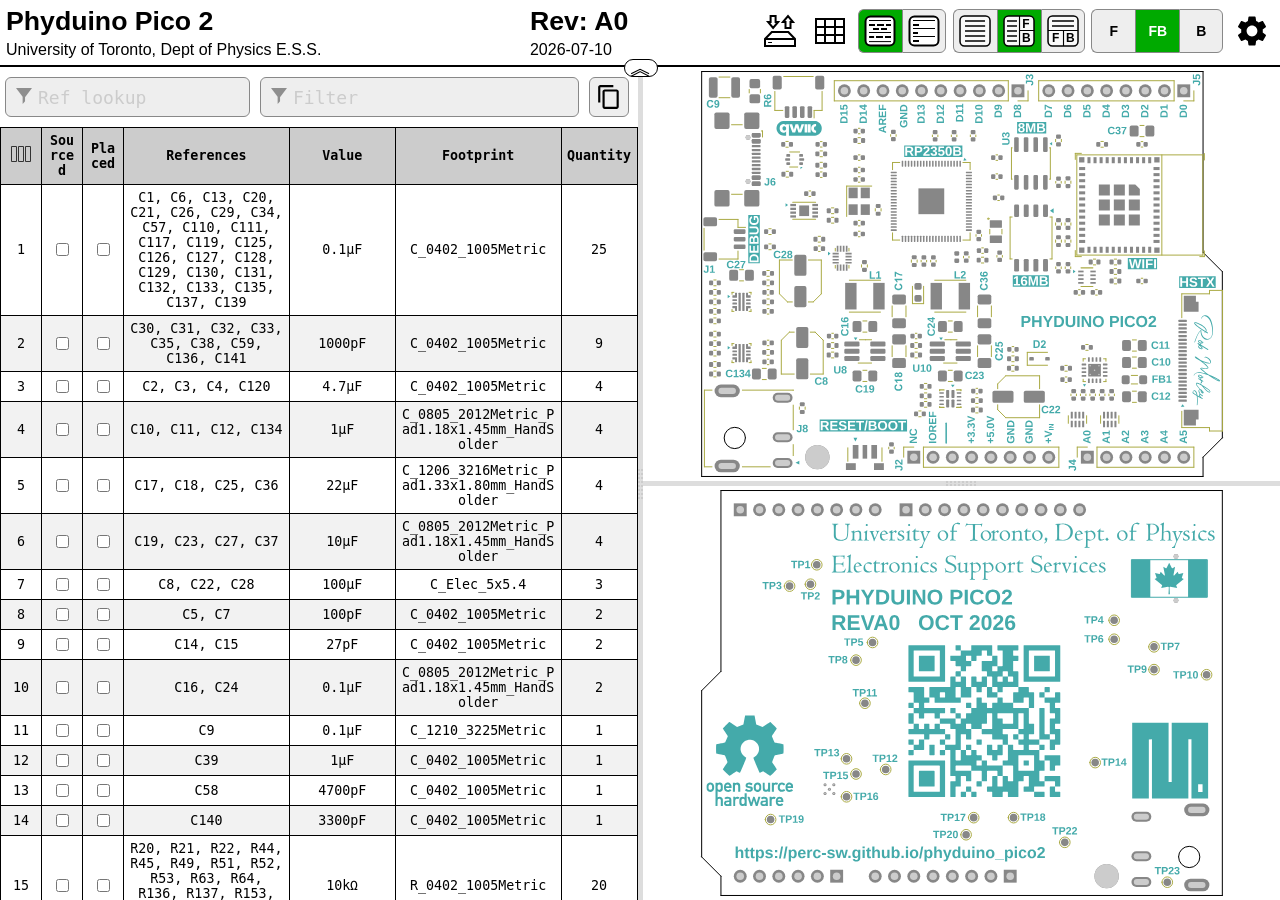
==== commit ba63012b: "Documentation update : re-run prerelease_check.py script." ====
--- a/docs/bom/ibom.html
+++ b/docs/bom/ibom.html
@@ -16,7 +16,7 @@
   --pin1-outline-color: #ffb629;
   --pin1-outline-color-highlight: #ffb629;
   --pin1-outline-color-highlight-both: #fcbb39;
-  --pin1-outline-color-highlight-marked: #fdbe41;
+  --pin1-outline-color-highlight-marked: #00000000;
   --silkscreen-edge-color: #aa4;
   --silkscreen-polygon-color: #4aa;
   --silkscreen-text-color: #4aa;
@@ -968,11 +968,11 @@
 ///////////////////////////////////////////////
 
 ///////////////////////////////////////////////
-var config = {"dark_mode": false, "show_pads": true, "show_fabrication": false, "show_silkscreen": true, "highlight_pin1": "none", "redraw_on_drag": true, "board_rotation": 0, "checkboxes": "Sourced,Placed", "bom_view": "left-right", "layer_view": "FB", "offset_back_rotation": false, "kicad_text_formatting": true, "mark_when_checked": "", "fields": ["Value", "Footprint"]}
+var config = {"dark_mode": false, "show_pads": true, "show_fabrication": false, "show_silkscreen": true, "highlight_pin1": "none", "redraw_on_drag": true, "board_rotation": 0.0, "checkboxes": "Sourced,Placed", "bom_view": "left-right", "layer_view": "FB", "offset_back_rotation": false, "kicad_text_formatting": true, "mark_when_checked": "", "fields": ["Value", "Footprint"]}
 ///////////////////////////////////////////////
 
 ///////////////////////////////////////////////
-var pcbdata = JSON.parse(LZString.decompressFromBase64("N4IgpgJg5mDOD6AjRB7AHiAXAAlAWwEsA7DHAJgE4A6ANhoBpsRCiBPLbAZgAYqyAORswCGaUtgr8qnACxC8o9jn6cqAdjIBfIZBiwOAbVAAXVgAcwHELDBQ8YIsZBDYx4QCcnOA5XUBGRh5pTgBdHSIIQwoAVnVowN5OUKEAdwIIYwALDl4/bVwQUwsrGzsHJxc3T0NfNQDsFVo1MKYHSO9a+qCklpA0jOycXPyTc0sca1t7R2cmVw8vbB9qOsZGmmbw9qWYuLXVDd7+rJyqPMZR4onS6Yq5qsWDXbV4rkTk1oio2JfGaJkztEjukTkMziNCmMSlNyrNrA9vntsP9Ab02lEpJQ/[base64]/Jc+2iGgyAA9ky2vR9+BoS8VA0YDYKvR8/BoPxLwobg/3qACr3PFVcN7c90OiLNN2LJYM3LbhuDUGg5DbQCNzHHCl0zWQXiHNjaCYsg/G3biOwoKDWKIuhENldNMxePxc3Qqt+H4fDn3UmhH3QwsKD8YDnzUAs1N0yRuAoOT6O4DN8wYASJOA4Tn0wmQpJ4zh+DAuiywoChZBA4cLIESzcLc2R3LOGQ6loxs1PU/zhwMvx+AA5CyE4PyTz4aCQK4ny4gskThxApJTUvOhVKNOdb0swzwKoXssOqzEXkgy8ZFNRD7Jq01s1i5dPIM3sStA/yrLLHguWUttMVvDjL3zG9IuS/DvMbFLZBspLOui/hLxVTKeszYDuBkM1Gws3sBCChDx0vLN1I0dCJKolQHqoyyczLfg8IzD5LvXM7CJ+rN9Iu5cbIykaBLqKCHqreb0O0vikIavwwYzSiaFS1KDoPHHKO4FR/MWxisO+4j+GvCGy1vMGergraOUvJJCySdDry5WRWf4KjoORit9NZzhbNnMsoNvNGCsoDjGZHKticWqC/EHZH1OE/aGoy/t+KIupJBxxayBNjnYezfCJr4ZrTIEws6jS7WTeEynUpVVXFr/[base64]/LQpI/5AJ+RAutWhEloJZwEvBP2qjpAAW9pzTC2ErHhVWOYkiAN0HnWYjDIiVFtLZisf8JiLFKIcU7P44yfFBYaBEv4vyklkY40OCWYRnEZr608upNxaj27aWjnpAyRi1EiXimZBKcl0Fci8p1EOTla7lLqCJSK+FPIFMakkI+RdgK/[base64]/kZJExJgDVhxluAU05ufCyzz1IMzsdeMFxLV4ckOpzGy/kZ5yJArfQWzZhaotSmLaBUs5Wi0fPLUFPBuGrxvKrDFON7W2oArrFSBlEIuslmbfWFsnmopeF1Hlq8G6OxVcxGurs6iYS+TYtCDk/Y8yNTeH5REJJQ1tShKOL06rxyNRya8iLywpz5s8/yU17mZhzvDBZDE3J7kHtham1DTkSToNsysNcrHDQblXZukzoIpqLt3E5iRj6E0HiBLVViBHjxzVPcRPT8Kjl/hJAysLa1HxUGOF67ct6ZKvH0tywbD7H0cQWc+ukr7lU3UfO+KlH5Pk3SnYS78/yf1rUdH+6tbwzozHQaOLEYgmxnTZDMgGYGHHgYKLIBBAx+iIHAFMiyXAADcoBmGEKCJgABZbCMcd3tkMQAGXw/peIzFaAbhiDIEACC4wJiTCmNMNDYgBMLRQy10SkmxAEPmVKnGo7iN45UgTGjKCZU+Txs4WZtJ6zzP5fytTYgYzoP8wT2FxEAmbXUeT5YuNaZeW7Bhq9IJVhOSp2T6nO6v3M0IyzamTPc2Mi2kT/[base64]/YCF+304bGVQ7CfLHsgrNUil0BK0xLkE65xYULdjrMfSPODn+NxpYb2zqQVB4PdNR8ifDU8kFfsiEhEAkkNTC5mrmInP559G6g9xxnL5wR2SG3SU/aSdp4CTCq6pRW0r1VxNuuDz5g6mXfNj3bNUy27Tblj1JX+X5QzidfoXPJ3VA3bkDZJQkuzzXfNcUXJNqONx2nwl8wq3hUXBLp5eMxOfenND+ePlzB5vj+6ZcZeYis/Sf5Xv8/SxsNcOMrcG5UKlbZ65vY29FtTNc88P0M4BHHvCRfBwsSMTXli/wTOeX5rUmvosJJTdFkxKPLF/DQ48zagvMvTQFj/CVf2VZx/Uym8JTKG45+8MBDRjPf9q6Lbay8GXW9ryStujeJv6hHzlpemq9ZNet7AQnv8/fBuMbE3FjHSVJsynaaouy3SuYNx+4JQIEpLpBXNTEnu+plMAZjifpIFEvfKvBsLztJmtMurpInNFETlWCui9KrKLEdg6hPJ2D0NJkUtBELi+NBCVlhM2Htg5GApKpQf5KBC/sHhkr9hjIonbDjHbg9hGn5LpFzEDtJvfqBL/F5Pftjn9rgbpEpPDleGSvhFevPMpqVoLq7L7tVk2v8D/hjDgtJthCQdgTRLIdmO3FjIvPwtjk6ohIttklXqxriNTFyADo+EQQzj8EzhAb8n/sqvYaaLft7u3IXCVrnvpCZmPP8NttmPpGrJ3EkNDpDrQHZMNn+GpLvkFoWHzPXt1LIX/[base64]/knn7FWICb9O3FfgAariaWNtXlroWCifpIhErB7v8AWNVHcdeJQCHj/BbhqXQBuv6bblChqZINFBvj/C7qKZQPpLGeOMHuceRBQR7gHocV5OXAbtbl4mWBjMlGAUpJZAsVHH5EnidkEgJODm7EnlnmsQOBWfnp5KknTH3CfioBmL/AojJHvnVBZOhEkQaZrinq3vOcinmv6VWCTi/iXM5EuarLHAsUfG0uPtPChOcY5Dev6efC/u1m5F6U6uQmmTwKOHPlvnqaLHYYPvvuTO6SjIIRuWfj6hCarHynvjfq+pySLmOU/k9pBbxBlAbl/[base64]/[base64]/[base64]/8uwfuBJCzNonNJTK4mUh5IQU0dGgE/pm0S/r0fmGI4FB0X0doj9BuABPhYmTfvbZ2NGhZa/KLY1UfEpVlK5VY+WJ0tFChaSX4iYxDl4jJavSlHQ4hGNO6cfqARoylOTn5ciRzTrJehqSqL9DIxNhFRqc2q4xo17MGmBtFOIpiAyjEM2dGlM2cIGZxbWQ7KIyY3yQ2kRCbGBm4qdVAgJO5vQUbTeG7i/rlOPGk3EcGt7C7N7eOO3C/lNIEYHTaqmSMU/iZTTdhJsg1ddmszTYQRBVs9EeuR/Uek9PObVmaUnV7HkQc0emxTTSPbsauVhIuTTQ8aTrWTOJ+XTKUZTKrBmArRi9BN/qKeOPyr3bYWJemZkYDT5W83ccM+smDY3tHNtYGnPfhMXOcctlSknejrYqKbsu/THbFpBBisTIpq9rymutHDoZxC85QLA6lUVNHW7eyvLDobtUnZZJPr/MsgI+WI2U2aKfltfYU0zrBURMXC5kQ1BOk7y3QEPcc4zVBOcUpBoEYqdejkGcy0Q/ylVRqZ2ODPay7NiTcrVOsh5Gnu6X5HhBPVySylxRrLaTHXbtDr+dmKCzHYjIdr+e1kzb2NRHrISc2KjgKyCxG7jPmPnRhCbBjXcYxG0VyyLRG8BDwBrki33BfcG9wyy9IAy36wWCMyS+wkyyOwO+/jSiFacTK1gojI6YkzMR/WPHC1xSmvy0i3ZLY5Ri8JgXW3+AhKU0S/vX0iIaW7iFqu3YQUBpk1RHW/odnpyYmX4Uq/my+yTkCD4zlDmDiB1bXVS+O55v1Unds4NTiMNYWPbTks8TiJNbU2B9SytaqgtUzeBz1S8FRizd67+4CdtT3ntQdYxigt4GmFvI1Du0WgWghA2BR6LABtsjR4h0sPR5BEvMONI2HHR7wPux9pxyOxW6x7x59UWpJtvTx6vLme63Y9RhbSWBR/U5KsNhuGU5J1qU0sOJpsDJJ8HjnZ3I/LeADBR9EYM3OABAkhdCZ/3hlMOJ7l7Op3Dio3OMBFEQAopydhDczXSe57wI4eShdQ+6lsJ3an3PctQBjMWyPBR54ilPeGOEsr5/4OuN0RFxnOtBR2eIOHpribopJ9dGzE9RmCLpJ/qzpeJgWkcyF+kgRE9XzExHJPR0/liOJk9Mvgp4sgtarE9TjFhI17kOTT1LWABFVh1zJv5LZ+JuuuQxR5QoDvFz7T4bNwR7OBF5lMtEInIv+pBBQofBazQjqg1oRG+KSw3QztQL9BxNsmujnJt6qvbNlMCdeOIhdxoMDMOPyidndxMggVpxN6FEkhd+WhcpplKXd/pMxN0ZyFRBg+D+dL9JFOdJwmUnIk5GCSURGWhbN9FiZqOGfLFLNwLu0XOENLppJxTOqrEZprPmN4EVfMjVBAOOT72FQ53Kvb9OT7NpxaeJsqfWN2fF9FpxDlE/z74hTaeD7V2wYNj9ER9zaui9L7wGdDQ9RxMrUYr13I5JFHzAINF0r1EeVy58TCz5J8FJ68ODEO2v12cAIMZMNpPCl+TxoJd5xqGSF+/tTNVG+PXHYRR7LONBQjfv8xr55GQkNzjpVNby5VLIH8TLKmN+GXThQhEdTRr8ol2BQrmdB2N0BvUhb3q9nyF1wW7hb/8MapJ3DBk53CwdFRr/2KA3Z0wRz2N5CjO53ByJIFHjF20lmB9wojTyF3UNTpFHQOI5J6nD7Vp5KlZ2oldypzVsxPl1R8jQv0hN+Ip/GmTtNM3+d0CfllNuVR3993dph75NpJQvl/gilexO40Yhdyfy/uOLf8f/v+hEYUJxrx6W/x8h/xvxit/B1Uk4mwvGq6A2OoxC5f8HIYAtfhUQo51hm0gJS1Mzny6gQSciAobOP3diMtpA57BXplxUDYQUSR7LdnXyPgNtASNMZei3z+jf1OSQMLyBlz84NYVWOIEyGajG7UwsGgJcWvHwgFbx/wOIGlIaggEhk5yL7LLtQj/4oU6gheRzhigS7SMX+g1WskwVRqmg9+EHUzEpkkFK8KWKVOEtoNN56DL2rxH4hXw+xBlIGi/FvhYJQr/EB+dfYSJIhkoPMXag/ESC4Qsq/hx+h2S0pRhyQyFx+z9DspRi5BjRGBVGKnLZXIhgJMBeEckswjaj5djIH7UIUeRdYhcYeMQP9pRxFxJd1uDzbgZrECzu95UfBXqqYhXZ+9IuMnNIdDAiFjh3GEbMzLILG4Op6m3A2OEmQ17P4vIEbFiNriS4vhwGL7f7nrw7ATIBK64KRkYKaiXtMitHQHhoMw4GDFhu/VIpoL6wJRvuE3ZziaBMKfk5Ej0PwYIKciZRwetvFga0mtrg8uQnUCNhehvDg8/IFqCgfPV0IhdJaY4e5KwLWju4QuT+OsogOjRJcGUSWSDuuE0xADB0ZhIanxi+oh8ls6lTkpahyySdTiR5RAbzRAhEdBQiCEjsxnI5kBcKniVXujkkHEjmIa6JjvPhY7S9KRfUAyAJx16SDVApjfjrEUE6si+AYMY0iTyFS/9VAUJExKIjDx0chR3ybrmzxtKItpeqgZ8ppwM7nYXyCneUeuimyGcdWrHeUfmDM5SALOtDVUdIHbht1G+iTDLvKNorXd5o+3KsHwFkhed/ia2cUXwAnLHcOwTEYLnKJyjk5wuMmKLi6KUgZF4uY0UbtqJt4vBUuZwdLi6MpQmwnqRndXhoC5J/594eYYruAPpEEoW8OXSrrXGTHqQv67ogQA+0a6UiMoJzOrsTmM7EiLYsvcTL1yqHEiJymOJ6tFC3judmxpsSbkRmm4UjiIdYd0SlFt79iV0uYVbvSATbRdiRBEM8LtxSGdjggnYKUe2FvhME6OM45/EyOr7U8axrIVWAYyBJLRpx9oslMNk+5JjiRiXWgRwn+5ljpA1EEHiJDB4KcZxItKHgfUYi/[base64]/SGk3ys5sjUByU9QH0y76JSBhFyCOkiUDF0JBap4RntyIsjAki0zYEgXaNkzJQV+lQ8ieNGzBFp7mFnEmt6Kmg9ZLIO/LMZ20GpjJt+VnTcewjP5TR8xxIjLG/mCTP85J/U0/gfVmmoT5pjzH/tyK6kCR3+60yRLyjEJ7jG8d4KAdw3c6WiN40AjqQWNPI0EhqFMd+smKuTYD78oUrWtw0QG4DypbaYYpByrA1T0pYCckpQJQneiHmvYAGW9D9LAzK8l7NgZmLtH0wZkvVPvGlPtHp5OhlAUKbmTORKUJBLojaXuxkEXgjReMlQUCn7ErSFiqgsmWQhWFaC1hWY/uMDStLcw6RQEvlPoPtLbUTp9IPqEqSsFcyVQPMyCvYOM5sitoOQt7puASkRjPBL7KkSLJGzLQUSAQ7CQFIzohDTh4Q2Mb4jcjcDPEEM2qXyQSHFcUUqEmAqkMEHpDjJBGJfDkJqwVw7J5FIoZtEXG/[base64]/K3hnyoFMA1MFh0cJJQkmpaBTmblXzi0O2dHchQNOkBUF/gaC/6ONTnDUR6yZCl5KNJDRx58xNChacoiCJ/yiFi8RfPgvI6RZhk0pVpGULQVboGuGqT1Blx+Ap5fo8i9iWgp15AoNUOjAnnNRJg7dzE6dFUjAvBgbBKYWyFPGguniQpg0ks3ApYtBSmsRi6Mv+n/Mjh0JIWGFexUjzgINseAjXWILg32apVNSpC1jgEsRwlNOy/[base64]/dNa0Aih9ZU6/OapoRMFjUSyySyBi1z3aHZC+wKhNnQBYpQQAevyk0aThkr8DfeASiHOrLiAITLFvYGQaUy5SILMUkPHIY/EjGdLBwNM88MXnsUd8lZFPKzgEozCrzuBmRX/uSsILuy5Mto8JdQWaHEkIVvyzVDSUEGyBJAeSi0ttW4GWowxwK8/j2JVUd51F0wxKL1VuWMrt0Lw7gYQPRKELNoX0kDm5B0XqA8Io4foa8Vhk/A+optPdtpBUDGcfg8Ax0ibgFWx0ECKJGbOTDQVcEio7pO3jqqw45iaZ1pLdIwq8YCwrS8bUJTAv+Bp5q2SmAptmuV65MrSXrNwTAqSnKrV46SGbpFnSSbVnV7+DJTth1goUBE/iq8Gi27n+DR+8nWJUfHwj6L/[base64]/qt6qp1KZ8l21GwZUUpSjohruUAkwQV/njU/AZC8YugYbBtUBrmEDw9np/L6weM6BmLJtf/[base64]/V/h4ei26eMtoGwpDySaLIklGsyKbrdtDCo9Qdp+E44wJeSixmZNM1MTsFNGOLpyU1RIaYFv+GuoCSO1NqYgNGfCh9ppXfb8O6WLvoKsLoodshIlSxYyU37hK7sn2j8DeICU7EMNr+cGLNQJQmR1FccYonNXHhPDBFHEcvFVriU/T1F/yRSoTpdXG91FrDfeOEs9FCb0qK48lUDHbW5gfabWmOIJVtIlb7t5JJ7U2qu1na+d+2harlq5LnRKAUa/dt0UFWvInVfFAnfFvvz9aYF0yYaKDtdKfzvmLEGndbP7CMKVAno9XRkifWSx01iuzTYyufVBt4tSPW9UdDeYBLGaEWlbdtvW3Pcptcix7UtqbWyK8cYyx+MRoPWGxQd54aFn2tkA5rQd0MLUeWsdXXTdF449zpFm8kqbCdtmXHX2tYo66vILw29Tkr5HVaXgqNP9U/D8E/BOkwg7NXmV3aZLGaFG0WA+xQ7jiTEkunNTmDmpT0xVdlQvKjsTiN40FiMbXY1oAi9SSty2dHnNSVSp8Sto/NeR3oQlJ7nVNW9nYGz00d76u9yJRZQkX31dlOTe/BA8sIUpLUdgaNyLiIKD4ij5x1dSDcmyhmZacDYG/V1AChad/gb6x/WogS3FrVxZfUFjfuAiYIv6rRD/bfvvB2KFOOqVfNSLP0QGbkq+PmBKmoQ36FwdJRvogZANabGq+feaHJBv2YGFC7fddKuqWDIH64fglKegdgOnRaFCBwtHR0gO0KXMGMC6P/piYk9o+oQb8HgcSbDlaA76BwU/vSbE8JYnYGPTfsVgv7WUGgUGSAb2ScDkYLwj/jfpmx3IVIj4HYiAbUgmE4CTdRQSWH/2tMQhl8XPCAeakK6X4jI0w46p8m+QZEEM//WM2TgZ0kDvAPMrLGhTT9cDfnJZvbmPS7kSDfnDZtlBEq4TZDakDHMJE8SyGYy+nGqK8jLWCGrm0+GrCwd4Djh3KC+PrAFQMA36+kUrb3AboDr6HEg7BYoq1A1ggHF8QLCPDXVrjIHpGTECrP8nfU36hI67aZtrtSPFp/[base64]/LETzHeWHclnqAmR9nDXdPDzBO8cVYnYMyORDJOn4mqL+VKDGVihP7/4rsP/[base64]/d7zrC4GszmzNbikLBM1nME4BkgxBObC0LoDbx1s/AfTlAqvIBFVA6FkoMkGAp+6Agy51c7B9GgTEbllNgNiurH9tYmIAOcwU9mkDXZmg6uYXPERV8TBkuY0GzPsHyaHU/c5sz7ChEUV+Zg875GnUDG+zUjbeq/T5KrHiRGSPXF9iH64GXzNWCXGTmUbv0+zYErQoVnsQsHKRdJD8WNWahbmJ8akA/l5FjMtmK5bkbiTbz7hMnax16DbAgQVU5HmxMUYYpmEuVoU+znYDImdL5NbnOonC6eH4TBPrmFpccd/OfpjBpnSOqYHI5yHXAM9dMTJwxptG/2ng39CRviyoArMdgqzj+zi4AdW04W1InWJsxkJyOARrw7ZpeDAZIPKXuzQ5pS+oEUjkHTM2luS2OBnPYHzwklwECZcIOt06jTpzsPpdoO9nNLG5wy05cw76i6we5qSwJyPNcHWo/lEqB6QV5yW8o8Qy+rIDBOGgMsG2LVCuzktlRU6OORGKscMbZsqJYGW0nFfVxzLMwpBNU4Y3jY0lfIbaHVXJdGNxVMUKoObXFYMTPFfImOF04Yx/gTKCUUlXA4Yz6qb8foeDMQ4Y1vA707YkmEq1lhgtXon+dRzEEe2WZSdhc5lgyNdlySlRntRlsOPSfbxR4jLpsI+gfDCHHaSDJ0akqIQmT7GfWoktNAdmDkcWccsSAgkDAivTZDZOacSfoZOjo5s4t4da75CeL30YEso1KLhRJzBpLIVOME3Vepw/1BSIN1/MzlXRa1CJf1wvBuBPR3xOoj+n6L0nljZFfrP0Zgz+a6s5KWDTpuXMAUHqQ2+IPpA+KjDeN9gbU5VrUtXFRvJcIyhhaBX9f3zxk00Ns0m8AreZk1GhBNuyi5Q7QnMkD9KL3Efn/PU29oRccuKsYghh576KQgQ2ecbL30PSGVn6LohCEnRxxTJ0GEdHjwuZeprNmzakkxB3CiUOl7lCsiVQIi/r54OvCVHyRw2JYuogS9GLHBYq/[base64]/3mW7IUhVlOIz2VxWtGY5++5HHMvPKrzCsbE6Vc1hAXpITdNzZdZcpOVYY7cRfOZafgeUVIOjEbXJYCS+U4Gz9ZKwfUcKMM7cslzkC3hsP2kXhbVg+v4WTiyVeLnWJqotmpJDXGoyULzr02YTmX0bctQ3BndKs11d2vjU2D/fLTW6zbTD568EGnVHIRWzFkAJfvTPsX9I02O/bmdih4RTMolkzESXf0lhFHimos5WftgNgZHxveLjJYBh6OoxzZp4NsagNqWR4ijuPs5boPqOSjdli5A5eoSKPjKWB4KTgd0ef7LL5nIg7XEUfrxlzFBuxzsHMe2OgV1jrSG5fEqFgS5xj7KLxDbodSNH9sSrfrBNGKX4n78TTetCycORNUACFJ0GLgJ/R9uRTjvpxw9uFPeODSVjSTyqdeORs2uieAU8af8GmSp8EnI05CbBHc4uTmp6jPyddP7Hx2XMDDeGehOmndYF6K05Gc2OFp4R9QnM6ifV2Mn/T/wIM/Sc5PunX9SmGEOuMjPwjFTgSPs7/rQZUzh1Niyxn8iJE5HPF3R/KK/0qOhLVjx58o+T4SX1HBwNg3WeANfPbnYBzJxhYsfrorHwL8Jy46/OOO0DITp4GWZ8fSSJzckG5xWPce+PrLujqF0E4MuwvgIiRLS7i/BfRPdzF0G5w628tJPvwNzgiGNSOSvR/H8ouy9dL2Z6GdgjzygFxcHgd8dVNzo+FzSrh9WXHWZgWo0hoaZjeXbUHrYRey5GOszCNieBBu6G8vb8FNXyIyQRG8vsigNtVq86vD7pcbqqYtrk6zP9rvVaN9yrq5UsVTFC14Bl9ICNeuwpWz2lF+7XpMDqHnOUX2hSlgt2vhxwdOBnDo9dFII6/BSfEK5t4TZGGk8yvTc9UyupsCwMY12FPCsbGoSyLtkZnCMPed92Qbua2UeLTB5fXtRxbNmwtuxu2oJqsnGQlOOxv2UszQrG+tRp4u5Mo9Lwk9FJe1iR6jikQ/xVycvmp6u7Ht7FkxchoF6+2IRn265Jr03rUI9R5NO3rNXJ4t2nYJNMPqA2n+ZavF6eUYLYF8tCj1d3fX4I0ZCnk04IToYFGkuApKlG8dXQ+x2uH6lcH060V1fBQ+kVqe/Qo8SmyRHU6MvZSi6Qa4rWUixbIyi/VwGu2zRUD19IzwbIw43l7weSQxftMJ03chO5I6l2gS7/n66rZIGYTkoeCybDbJ7IEKeqAScOxB9JwzteSwayUnOsih99XzVUCYm8NyxDkYvRKsETg4Mow7SNlZRZLvKNpq5fDKqP+jYIzGQ1ekf98nxs4IpALU3OtNURR24WhI9XgnGFWdHPB75P8beoZU8R5I6udpg/w1iWln8BWDGUY9RnoGGgORArBf8I2oz8uNek2fnVyidaA58DI65WEFZX4iWCM8DDyBzn6ks6V88Sw1IoM0z6/[base64]/aRTqvfJTYhEHyN/6/YB0Eg3oGY18509UufJX3r3z92+ddMDlP51eDlq8jYLObPu1Oja69nQc4vX/+DYgi8C4+q4v2gxyQS9rXifBKTcq2C8/jRofBgRr0Vu+ERfPcYC5L3cU76m0vPr9keHj/wQDxxUdvrb7WV1RmFxU6KJ33TGXTIjxUE+QiaD71aTcg/+OjqTV4i/cw1V4v4XzH8UynHefnX5EClJEgHf2fjM+iHriPLi+jS2f6gE1SxVGefibc5z8X9ril+U82vyGmBOgVGeIokDP4HX93gg/Jojq+30X+DJV+XbTn1hJX6R+JF+/kNEegiej9p+q1kFqP8pdziG/L4rRXH4BELyeeNbdOC6H57PwcFZ4qnAY3579tVFZ4SJJ71nScnxfT4hAv75uT/x/BPrsSDfxBHCTz+OdKvof0iRoLWQKxHvrKVxhb845mEV/pab1A9EB4JuQbnmeZ/+Z+FBJv+8PqVIzm8fqn70QfFI1QIBzXpP7zwE3Pn6je8XoYwQ42pqb5Z+MRPRApcYMEP47kBWMQGr079KX6ryFAb1blw3/ptAzyf/hy7jiQ/qJSeehoNFA4WjfkwScBchE5pD+KsKmSUBggWV7CB9kPRCDowZEIHQ45yiAEhM3/trTjif/syj5gD/p/S2uf/kfYNe53ukasQ1kEKomypvuxCDohvlWhtEfvpRz3CsAWEwaBEZFobaBz5IlQw+h6EPy2B0xN8JD+89FPDaBTBP4YmBg7ESzmB52tRjsBlULbAgBKBhoEfkA6qoHZeMQXwGSBXAWwFleTAbX6sg3AUv6LMxvK75jInDAVql+ueDNAgBmEIUG1k8qnkFFM/AhoFt0wYpP66maFHj5qqKjNZBOSqNM77O8gPruCYE4AcWj8IwAQpBcwevrFRVBwUDAT5+zENMSqBCEoUFU+R5IMHcyDsFgHRoiwc1CkQDPgX5EBuASJRC+iATsGYBDPgn6T+U6L6YIBTdqoEXoBKgQHOqErMkHTY5zJr70M33jlZ+EW3hCR/gjtMiBk0ekHr7zU7it8G4U6Gu8FwG1JLf6v4X9Bv4je7Eq74vwbkHv62+TUID4/QdvCQJ4+zSOf5a4xxGV5mUDeOCGHwGdGQFRskgS/DGQF5kUFTBsIa/g682QSDL7My4EKisEZXojivw4IUDYIGQ/rsRzoDQTgQfedMPyg6ygIUaRvu7AUVCUmQof3h/eiTjOpH+smFKFOQN4PiHnsIfnBBkCnLrPDSBVgVCYPaGoflpR+HXmgHLgJhEgyoBj5PnDzYwfI34R6H/qqFZQk3nBDUYC8OaGTyfQVRCSY4IWAHO4Q/[base64]/7pG4oZDDKcCvDF65gWMoCH8U2Qb/ha0bYemTlBdqI27ghUcCkJD+CUIMxZhhaFmpGeEGkzjghZUHH5le44jEzBhAEKCzARUENr4Oh9XO35Uq00oCFf4m5G/41w3YcpbIWT4V0jGky4Czy2km/geqYh+hBdZ1hgOPD6JmQKH97YIHcEaGTYVgaTqcI4IcaES634JZ64k3vvBzhI+XnTARE24ouFKQpRJyEaR8Pj8BbIUeH573MnhOOCn4WpFYGmgIlK76ZKtrlYF+2IosiCT6fSAiJZeA4MAHhK9CG/71+hvv0pgBK4WdT6ci4cbyUkZXihGmR8HNXDGBmEbHa+RWCCzwaBeyKqrHhqIsn5Omo2ClFkWfQVIwBci4chaBC+EbJiRKeUemgaBrEq74WyVuH0F4MpKMeH/QHYWV6302XMeGECz9N4H7o7ESaBYkilo37ck5XIuEyQlLMyFzwziANFF6Fnv74aw64U0A4EtQd3gNhLmvZxD+YMK2LGgfBglB9BjEIjBxR1tJl5RknfMAF2aNpE74QkscCaqLhY0A8qNeWTPop5RI+sn4QkJogtEdqIEVCHOqcRNNFtEdLEcHMQVFMeG5Q/ESSqMQuUSpFby8foGi0CwUQQIW2vPmniSB/ShxB/BOSof7kqwMCdGokCPH8C6KTqH8E4qhvnNSDYvUmb5HQ8XtVq04Vfrb69c+Mbpaek3/qwpmwZkYpDfRrgVhr08TkfaR9WK4WBis8ZkW4pJegQcD53YWMczRUiFMWLqC8a0WtAxomwdaqHRXpmiFRkQUlpFXwz2mb4Q4kQaDHg4+fixJxh/7HybkhVPkvjxe/[base64]/dJN61gr8XmC7BVfnmCqQMTGvFzWnDPN4KYWyJfERcErFt5F+j0IJ6AJtOLtam+RfoSzHx3vDILRe0CWNqvAa8YxANcbngpjFhWCdJL/oI4Ygl8AZDKbQFg2WujggJWCP8T1AlCePAQaNCTXChalCb7RAREXBaRgkbCS5hGKB8bzSS0x8ZDQJI76gfHA+44UInwEdwrj5bxq8cInSJ83rImPklCWphFGyXtJI/wtjCol/[base64]/x9ogbySJ66LfTeJKaGbCUJdJIkx/JZDPxCUJZ8A6x/JiOK/E5WU6Oclg+bMdFAc6LEjfFfyfcMfF3+SqMwmfB8aEilVs8KZnAAJGrLVT8JcMPQkvwAuB/[base64]/g8ABqfWitMkicDEJI8aefzOIeKQpTlpYEoqF+JXVrSpbenIGNTFJ2NmqRV+eDiPr3xTpstgyJTKLfZcpxkG+5O+p4DYjtESKa3JxwcqROmshraf4DwoI6ajCwMeKcihux+omtANoeKVxgdpFcj9JYJthhurZpnCPIYrpYfqsmJER5K8l1o0YWalMo/GOqldwQcEek8MIWICkXEJEaeAN4E6ICnVSU6bc6+JDyVDDRRjCMhbGpS0OvCOpTaLbAPJ/0AansSItEmlcEqsbuntoJyblAuRi6ZJi8MGadmwkJy8fli/gSaUeSV6pGRnQ7x0zJuAkpkNIEgs4gKY27Zp45LbxVp0iDDHap0WLSm+w8iEenxCe+iukF4pjsvECiyInOmt0+3OJk4Kj7nOmcRHyWci3446aYhKZERDvFZ0T7LombIoaRLAAGH/Pwl9Q+ikil8ogyIynwMiMFymgMk8Mwl7INBHOnEwfWN4mYQ46Q3qyi9iSLgFYc6TFAHekSb0wUJPaVfA1J/oZfEohDXL0lQSyjFynpc+XtknzYtKUvZI4kWTklGg4KegwfJSvpEqApjhMMlBJu6uhnIsTSSAphppiHFkJYQ2PQmNWBmt4n3CxpJQkKMdcZYl249yVvFnBFmS7DqkDWYpqL8Ckd/Fz+x8SaCBkJfumJxwr8SaD+EVKWlocEnUHZRZQtWQ8RYJMlFtAWeRfiNyEZs2bwQkZkSTsz3xMlF4wkRkSdBA5wg2VWqQMkWeCynZheD7Q1JcsPQl3EI9OiT5Zd4eSkMQ0/[base64]/[base64]/[base64]/m+qtYW+CjYcBcdnbZTYNsxAFdlMtBm52XMUlDZgWucm20ImhAUIEHqFH6Q0IEAerHxAauFBHpJ/KxrrgcQHnRyp4MG8h+JSis0iCZFSEsnl6xqF/kGIiTDIVSc/[base64]/[base64]/OEQ4fJlEt+n84gZIQX8JB6pun84JhCH5vgmCRqUcyohqoW2QGuZnj9wX+c2huyPJRzKhGz6dd4ycspa9Amii6VfBSiI5Tlgm+iOT5T7pEpPAxOlVGKT7GFj4pmKI5wtGmVNOHgq/lM+xhbbQ0oPpbDluY3pXaXKJJ5fMXg5O8bxg2QLUrWmS+q5eEaZlfCC5hmlepcTDT5XjLWXypVir6nHZHJCOUfl1Af2mvCjJfASFoBRZcowwspf/DBQ8GbE70JQpf2rZpisOWUQIguCBmQRZhLKWKQQKsvHzUCjH2WQoObs+kgCk3DhUMcgiN+DXg8ktIXXpCWkDI0V28YoVL2erA2BMV9Emlk5WI3OtA0V0yBBqcZpJNQh8V0hl1kE0v5SWB8VvpthVjIHKnso0VqEAAljI54CXIKVvRA+mRGo/[base64]/lbVWnVnlW+4vUJ1VFAgl6GT7S1w7lQkVXJ4UrXzuV+Fg+kZ+/0IFUPM1iYqkWQvSE9WLIlWNwn80FYhdD9Vv6VWmXJRVYkDOsoaUva04kNT0iOqVJUVYKMOENRW8cNDAEVNs/dM1VMCFLNXlOugVW1gminue2IjwNFa9BlpnuYnAIitlcfgxq/[base64]/KdHWEht1Yfzh1bCKkSBVvTIji/ZR7IlU28GZFymFwekN3Um0PtUEHp0Y9dtSmJYNGWlR16MgLhcphZjxS3VyrIHUrp5uFNXnYqekineKiygYD9V9jJ9nUUc2v1UFogtROTrit1UeT4lpmR7bK6dVXHjcJiZl9D7VhtdhUiG4tIFWq66NRXI6E/tdIbxuK6f1DoygVTtRR51mcowxKh9X5whIr2aDyg5NFb9Cmcv2RWRAqNNaHy51nWEPDU1rhh8gW5cEAKJR1nfHbmqhttGTXGoHdSvURaNNXkjL1YDP7WvQwVCulzIilpg0oQjtRvFZ1KDfyj45jhHXHINAtLPWAgx2QPVx4GDPjkli4jVIWC1DqDYg/1YtfWmTKslO/V1ggHnDkN4wyU/[base64]/4WdTmo/EHxR5TokTFXyRAWgRZgTA1pWE2iDNUUHmRZ1zqaETPFzMJ1W5kkmfBwCAT6QE0JYFcDvlYCOVfDU0WLeVFA6EUdbxAvgzxeXAPK/VZEYbZ8HAyaP14VQbB5FseIK0HVLST83PK3dW83lFHzdK3fFdCikRZ1XYM34QFphEKZt14um7XwcoyQXUMoBaN4UQa6vO5WG4k5WMoaRv1XF7GNExSlhoF5dTShblbuE0hbViDrsWnEZaqNVfaRpbfpswnVUGLWttOi4SdVJ2FQXhKkzP7X/SiSalrGQ8lWkaj86LYKoZIA9dQQq4uxZCTJtL9BAXOoJCXxVyYcRb5p+YP9QXiy5+5HSQ/[base64]/E5gM4k/BohoCZjHAdlqNGh/JTqFJBXiXSlNnIJwHZpUFJGCYZrEiUcKYSBlBCXe0jYLqnznl53qsSJOZfcArl0JtHWwxj8HWa2HAdivt/aMps2JNgcduBFRnnxZ1LB0FunorylosxRMx1Gc/MYWkZFHHfJ2wl/[base64]/[base64]/Z6icenrwQPY1iBJjCFW1A97LZX1QkxjQF0Uwa9tDldk+8L91FRTebqaHdpJE1n/[base64]/3hGxg936VZ4vYWjphRfnVn39w4TDE2dAEkr0PMr7ZGhmSq3Sn14gfWc/GM8FXhdwTJZSa6JjZyQ6ZihlD4oKT3er3OnRCpAUEU2c+QPHeR8576OR4lDNyG0h85XMDf5VDdyE95HZT/pkNZQijJF3SMnA13AvSt2b/419RTL3FODL2V0NQFjPJEX0cHnQZ3EQXQynS9Ij7cwMN9cw2eULD80eH2JEHPmxzRET/[base64]/I4gVvQsIpKb/QDxaJmpItPn6pSjGeRIMjYfLoul55D2oTys6mFSXmUD02FNH4ZVedSOOEB3qeB15sg0VBAo8GZrAjDdZPPlvUvoRRxIMF2NDkBQFNLkCI2S5VBDD5MI3PDj+4+R4OJAfVGsNqdmwzgTzDTfWpkQlq+dqMUwuMLWl3BDI/8SZ97BHrCEjo4PxFn5XweoJZQq2r6l8m/PltxtEyJfEIckmY6c27lk/A0MW6T/SRA5eQPGsNn+/EOoKpE1SYOV04M6o2OnQNgzAWxIrQ5LR4Vo/pSGtDQjD3nzU4GK0PB2IGbgX6KmY+n1ARqqbiimjJYiOmnkE6a0MdiaObmjihmY2AyuRzBbpgze9/AWis9ksC2mNjbZlklMpuopkM/wpLLokJID2o2OSEWNRUR+FxqBV5nFBAniMcqZiDjDoKssNinACDYy+W3wgZW7Bvj07Z21fd7KDDA/jb+hmQdJIOpz7WguJE0lfQgE29Qj0BpXEiITdlDlopdBHGBM5aPPtklppZPilIG65yYyTFI2E8b52JkSapzHeb4M/gVd71oKHqCQkCzQKlq8jWPpdZCC5laoeQ4swOsT8QIBh1u3nmBh1vXXE0Iy6glLCOF+Wj+0yTKuPMmNlsYZkOvM0BZijtoak3SRSj2uoB7qCNqFEaDlVItBMKYgRBSVnIM0DJNng1xSISZDFYvmXPpoMsChVDyKMVx/l1ReoLuwHcQDnTlr3m+A34xfVvl+KDY4xN4BwfdNA5eqqY5DlpkfaRMvI5bMn0lN34/qJjWtaSyZgT0xfCjO9w0K9488vKjmPdQeU51iTyI6WEJSo2EwkV99VGMzgzeL5QhAPF/YJTw/jnfkHH6i8qOmo/jOYvhmI6mU7hLAVuIJdR1Tm+DXQHF9SGhMGwamo6mPZE00SzMMiOVa27ejGSuiV9+5LbA/jKPi93/pUSFFMEYDOtNMATYE3cgzC0OUa73eiLj3jul/hGT7/UslBSU98/k02DcBmFen2mT02L2FE5dwg2heTZyO/1LmWk65PUQjA1YI3TMmGqwbd7lNxNnwjqronckE6GxMWwkI8AKm0bE7CpRlbogJPkwHlKLlReR0xUjsFbNfGQ/jaeNmNfd0xATobTyiMpOsgSTEV6MZ1hCd1aQEFD+MRo4RvyUlw507HSmMwkwLLFjEvN6O3j91dhN8U+pQkOao45BV4d+xJKT2Phks5hK4lV3dA4ozYNOkqgjdNZz5wQuok1mBDnpGT5a1G6ucnrc3NRrOUcb6k/FboNIDHTFcEaXRNsocs2eA+enOSU3lcubMR5F52SVl0mzDApdwpdlxN+O+w4jKaVppVRDHR0JbykElg+rE7uChFHSdbXYT2XKJ3nDwymBNBilOhZnUkp2D+M+4ynIINR58U/TCE5AnSxJBsWc8ZiMD5/PGg/jjVALiqFBvClMPi/xN2WMSw07q0oVjFpzNg+f+AAU51dMzsjz0000XVgTpsDnW+p+6Jy4/j3M1fmqcddfHMcuJfvsmrIYE2fD90HvRW1LzK6JP0CBvdSbOd2CPMH1D1O84+JJFcU3LMVktkMH0z1p89Hrula069551ZmI6k/EJc3CHhk003UNyzCClWPE4M3gKlu4jqTBFLzuqJeVQ+IpD+O3lKaoOWxwYJGAsZIe/tqkvgxU1dB7zpFQGPFTdZPqU+50wgVhgLmpBYkRcUcEBZgLd8NTMyEiadhMTMGI9/GoN5CxWI9R6YhBpFe15pKS3JGdCoyhz88NZ05DlWumwMCqsdAmgpV85RV/Jo8bmx6T8ZYbi2MubFMQyZ9C0ez2zMkDYNULfDSbPH9QhWSG0CVsxNxEx+C6o1yzzOIDU2Fb+not/4DGYz61cJs71i9gI6Z6hUExi1v4qjujXovd5jU9FjGNmi5LX/zdvA2Mu2z5FsXls3cjHRqYXiU6OONcs4FMYj201yhhLkkNxlMoHqHfNScQiwDm2uGi/fOXl3bcaSuz9SCOkldbCyIZhen5Uk16LHpAp2dpfTPd4AqOjCBntpqemKxD8T/bxAhzmsykYAFwPnLNA0YeU3Q1NJs/Rn96OOdrQJLTfrelysZsDHRswxSgkPHetZH6ry9anTHSbQKacsO7el4UJAG5SqBwR0AV7FQIj9cy4IIiUaBYp1oBmy6hrH4kRcctQFmZVaWc+vwutwFFE+Md43L1ubEUzeJoFrT/d0w9cvOqqkE3n3LLy8zSkDZy4iHQB2NbRXoqPSAxURtZmHU5pGeKAk1AQ6hRRwL8AxnxU0MkiGkbsoH/CJWlQZw6vQSV1LV1AWF/[base64]/jo8nXM7U7rrtb8Me1FVePBuSTXH7XrrpBASM4C9tgs1h1Bq2LXhQP9bLpnDayPHWaridQ8MowKdah7g4Dw9wGbNiQOEa7sY6PnXb1g8/0MiTpdU6sV1nI6i7XB5dbThjmmGw3Xd1FZD6i0+pKFHXt1BqzBQjV5xmIQGrOPgPXg4ls3IgtSJAu5Xj1oM2F5T1bdUE2PTsFv40ybPjY5vkTC9Xuolz4xgk2M5YGK0OOQXjYkDH1iIwixTVF9YiOGjUdbfUujI2EKoJN3AcnMwj/dEYrFVCCyMNP8GbdESKjUcPj2krQjHjiujY0A21Srrq12BHo66/[base64]/EtXj7m9PVBiCO/PVj14TZ+uvQUTbT7NGRXisB2qCTZPOgz2usTpr16TfetZNv1aDK1LJKPk3b1UtpkO9IbeTKuFit28ehUEnVfcyTcK604LkMTFUwiPTz3LVq3VnCM1Pd+HTR1KjtlUz5Rn1rhgM0ETwzTVtjNnM/KjuupK0/7K7gpqdu8cizWBNzwKzaStrNuuxs1Z10hlzuEDWsXlunNR00c0VV+zVOO3Tz4oKtVDEVRc18rMk/c0Sr9kx7tt1MrdhM962RlDUc+G03K3bth7ZkMu78LcC3h7BEBc1xt4LbruQtmq9C27TkroFudYEPMNN3hfqjFVotnMzOC9rPiN1vCzUGgS2oQY3mcVYpN9WS157D3Wy1to+k2cVzWPmxPjwzU/c63bt4+rtP9QnCFNW8taE3yhPWMq/3iVzCxQWh5r5e6qi/NPu0ctS9UrdPuPkG01/SCbk4qq0szEzA81atw0+fzKjbdR6MUznIEa2N1prfFMa1kpYpvP0nM0jzqa1LXCnDTu0O3tD7rrdhPpYf89u3e2vc+0i+tN9f62X7DzDm09IIbb/vhtMVQ2xtjfCKtrRr7HFIVgTJAVM2CQ4upfvptijY+4wTmsP/sVyzRsNPSIhbcLvFtmU8lCADUlXsiZT/RgXWQoE+17IjNvHOD4oznICniEHgRsA0wTCEBDI013bbtP3CfbTesLwVc+tzs4XTXZXkL47bO1h7QhzO3j7aEwOCLt8+/z6GMwPgiZFrC+4BCbtB7UHvKH+7RIenzx+MHyS76bNodwIKZgvEEix1LZVqdfZudjxCltWYfedQ5OavMdTODQSFguFIVXsVFHRfFKgQIZisUdd8R4dKY8DK4fPxvoU4fBkZRJJVXilpE4ddIGJWEdkJzSNKAadnnbxVXieeSziRHqqrKJHwH3WdQeHjFgEdlBOR7/[base64]/HtW00eHobWEaDdHnwT4SZHhcFBGtHxXOaMxHGZKx6lHSFMJUNdns04eoQUtIidFJjxxWT8x0J/70eHLWW+sQSIkvUDBHzqb0c7YdZPxDBHYeFLUzinSWsDMdH0UVUod/SSydPTpxHkcP0dJxR3EMUTeEeCRXJ1PQW7ZdRR2LJ0oBR1tElm951zdop5QKdNI7a2YeHAiSi3zHj5E4fqnzVZqc9UuRitN21HpQ0Co1PnJbXGnrBjIjLH3UF0ey7Vp5bU2nptHgYNcoLJkfLogns6fERIJ+6fXHdp3fD/H9kJaf+n1FVeIawZknggJIdx34IRn1hAGdrAQW3TR5H8iPqdjoeecMf3Hxzjfp+KdKxKc7ICPBSeLIkYkKfWw+5L6cFmfmJDUyn6hnSe5AURII1ydNFvGcrgyK951UERxt5v09N6/UxMkRwlKw2VenV/hpi93HuiW1nDA5Ltg9TOt03r4dCEIXc3Vm5V0gphWbpzn9zN+tNAV3PeATI6geaduhC/[base64]/4Bdz8wz2rZWQMvqveBx4rcpbXi0H5IpcmLvFdb1JM3qnjvUE/Z3enFh94GNrLH2xY4oQoKlvpf9g82EZeRno51lAv95l1EgOnevV7y4glLZpeRsjRhohesM9jeu+m+id5e7IxraydkhUkBdxaNaJ004F4m5zRgVHlWWWc1aVjTEfDILaiaea8v0Xp7Xtx1EkDleDQKu49GG/pSKp+fZkaRTo83kVcLHlItIiZlwroWL8nNG2oq+eFV1qczia2Mn7NX+p5KfXZ83qoAzQ5h65pbevV+Cc/[base64]/[base64]/AzXkObYt/3HLuLe5Wr5791s7C91bX+wT17njZFWd14tPXBiLHem+k0gmzdy2x/3THX87qEtnHimrWGTSKKSLc2aoFCnfqxSD/UT73ntyNzI7Yd6w9x3ulujsg3cRCD6UiuwrPeCmxcJbfg+rdBg+HFYj0SwE6H100jBm/yK/iCUjx1hLoalt82so3YUsO6t33LDrirXQGLTf+i3S6tcpEoiULcNNrR/owKdQolsNvHYJVEaLXuV8gZv1l97SvgnQW8iRd3a2L0hNnvGcn5ZmtbMY25GbocXdiuAxz0haQ0D4WYJcTZ454y3bd5Nx4GAm/XfWIVu2ld4My7qb7yiaCYGez8WyNA99XeT9wSt3hT6ZgZPlt8cHKGM8jOUdX4T1HKEs6j9gG+PcrNF75XjMokbFPa9w1iQKHTzJlCiIFNMcwrNZfdd7o7SKhdvcL3ULcZ7qF/Awl+bIuD5AW5F6RspPOShveLImVNA8JzMRORdvQJESOZ4PhF5BL3XktBXCHP9TMXfT8/cIRftp6j0DYNo5F8/RExp7kamoXSxK5Gruwrahcjs7z317tP4K/oStPTXlqf/PDT2w/FXPSMUUVPl3CBfGiDbIVcE3pBIc8OwuPv24PEZZ4KSD7BD2dmuqTZwlxI4Yj9XBBPuQALLq3yOjOprGUnSndNQYgq0b36Fz1dDlCrRv2puxAUggREv7SqI+t3bdCuNpXaMeTcyefGLk/iW2SCM8Moiz0rwB4xd1IWptaV6y3VeDd4+71Gr8IA/MoER5humw0XvKJswBZwWansgD9wE1nOQ0c+t3hkYa9LQfVvdd8mtp9GKAUlrxMjsXso8gKt3X0/+cSvGSMXepIW3KDLxDz47NcaInvA361Pm560QCPQL5hwkosCEHEbXDXGFdTIUaVC/FrnCYjahvxwZgrg+8T6bZHiyIyU+uXYMF/eEPRWuHx5vHr65cNJ8r7lftgk2Mb0p31uNGf/1caTm82Xqj5leLxJh5yCNYNBI165WzVQfvlU9kF29uwZ+4wjTegQBM3d4kNfqIN4OuI17C0eUOxXmp2XAPAzvG8rxXp5dyEu+sCjWC80x5cXqO9Hd9+PO+qofhK8CNe1W0g2Q0ypHu/3M/HWXXSSxlmIKNeDrGUeHvKmVwDLZ66C+8QUpfuDiqVvsJVCtg37zXnsVf74+TXR+yxO/TY0fHu+/BIdT6yMyZvlhrGtqUzGR7v+kBcRuVyH6mS8+PK9TWpTxDHu+4d81e5ZxEAHyaBrIEHxHR2QV76EQwNHiSpQdkjXukamOKiTtSChjHzRDbvI4D5RXvs2LVQqJ1dfxCMfy0IxWdpWUCe/LqNiBh/vHhQm++qeB2EVVyHdeEaCnvNbMJUTWlvIJ+CCwn6u8XJDWFe9jwuHyy1hyjH/jOHv7Ql++vLTmVJ+A1Iwo+9/4xgelmuoG73ZSr0Pb5B/wfwFONCQ1IHz1RgfXn8B8EY/73u9khI1XVY+4ynyaCrIzVZ9YTk/bwxrAC3n8saq+sn0jwe2AXwLjl+p71RZqfxaOOSkfg8gB6HvxOBb6yfYtSgGSVYyOjKm0M74zkjNYyGh/OfU0KYqHvKcPA6yfCKahtZVnoXu+kEKWIe9bo28l2/O8paNRWqpXQKtQ1Y2jWN+BAzkc7xmfsSBLiiwLyFSctfFSOKFLfwZDOCHvhk4t/9KbsjZW4BDWrJ/BQi3RV+JNbVMd+ucYDixkfl+X+O3uFgKYERSiG3+PB2tCkBHQAf4StJlFfpLNO/taErIl96syKDN9nZguOl9UEvn9VrF04P0F9cAE36SycGI7aVLP0431Mh94OX6CjxkS33F5UdZ38Xycu2Px6MGNNqWI0g/QKdtt4fx2WT86wtDQu/i0IP1dAYN7U0vio/UQjqoeJXg6z9+KD3+1OPJgQMWWNUT1S5VyYS72LjZCFH7CpdA/OIlxC/dlLTH8/Sj8Jd4/R6ye/K4zWmd9503crIB78H5Ie8iEQitr9q2I1S+WFVCvw7mP1Efc6n9v0v9lgHfD/XeRm/p7Dl/RkwDdr/W418Gd8E1+nEt/TEmLw1mcyrED7+BoUtXwjGW1mNj9IMfVeAdqognypiVYhny5TcwZP44ReNEfbb8g/W0FNDpfIk6axLfmaUKjZ/JMGYja/mBF/u3vT69PRcAXeC5E5fuI7Yw+/buM02tQg0dT+goq31oaffDwRcdnf/GDQwM/49LL+RuvbG79GkIn66JiaxfzHhbQOn31aZthvwBpZqDycnii/UnDEvbf+T8p/X4K/tt8Wktn+yWEp/X/WiwMJf/wwKfbvYB7a/j8AAZ6/5Eyv/GX+DyokVpgnwCAT4B4Ie9Qs1v93pgl7/+kbH/XeBgxn/LSA4eKv5eVAEzl/T3CEeEAFnUB5iHvYeyEZQ35CGHL7BkGGBu/figOCBhLSMXz51lFiR2/DbSDMH35qaD1qEDSPRw/MKQJyT970MQP4qYTTDG/AlBtcEH6L4HA7gAlJix/V0RdIHT7Caev68YOqDzqDn47EZT5+lBmhn/[base64]/dP1TtER97kfAoE9qFQFp1KoHIPAWSB/BjS72AoHhSXoHXCc+alAxZjcfWT6kWQMjqAjwQfsIT6ZpWwFNgMT57vFapOAkgYdjZYEZEfbhUQF5BKfDYFbCNIFJMO4xzA/ubZAr1h6fCYEGfNIG9cYz4MaTvhXAsOAWfTurMMbYH+wWz4uaQUwDQLJBOfYL4eUNCgvA2ti5AlIEXWbYGQiZIGZA1IHZA0EG+fGSgWzNIFQSdQIEfKL5wgyMSWkEz4JfOEGd2Y/6HNAZZpAsOCZfVgTZfXEG54LX6/CQr7ZA7WglfZd5XYMVBqIKyLVfSDi1fWuDbAn6QhYLQFmYT4EueNr4DvHPRMgjvrdfdr5UibIzbAlLCDff9jDfb9gVEZwGhA+H5okCIHSg5b5zfU4EkxJd6zfD/jMgm9So/Tb4OCbYE6YXb5vZebLZArQxAWRrwnfMBzMgk3C1A00Ecg4yiwWPd73fFhC0g4GCag1768gplAffEH4s0CHBEgxSD9vf774qXEGXKKohLfcchg/SEHscSH6hcENhwg8MGd/A4TL4b8C6A9tKb/OXzS4UYGZfbTBLEEuRSgqX5ckTvgcoX7pJgs37ZSfMHpDY5xiA2OCgsGQFiaMgQZ/CsFWQcFa1sZMG+mKYGnAxJgs4N37Fg9QFSsGkB5/bzQlg7sGq/XMEtguiA6VBaiB/Csp5gjEGNgosGTgsMFxAusrAaOcGgfDMGGlLsFdIQcFnUVMF0QTmrrghX5lHMbQFAwsEgA/cEc8S9r6eY+QogULSMfFvAImUCDM0OIGByYkhMgwh4PgqZCuoGeAHAYyi5AwVTjiGeAvg0D4/g6dBLgf8ERgkbiEFS8HVfLfTgQgEBXgx3SywAaBavWSBDAjpjuFCCFdAb6QyQZU6pgDcCJECWJu/HJRqgg4BOQArAn/DT49gXq55sZ/7iUNEhWQQG790HMGNtXqQ4Q60gUQKAGNqJkGqAIVAp4BX62/JwGcQ/gTlcN37QwCGCcQjT7jglMSS0HsAwQg5AzQH34+8CGDSQ1iRk/BvRCg6SEflFUHWwUEzkQ5mgKMX0GniaaDaQg7JsfP0qQMLYGcQ/bwnvSLDBQbUGA3Y3RUA4iC4EDlCA3GvKd/cGTDJHCFkMVwFsYN9x8QzfA/tJb5CUd9Q4Q5XqVaAKHUkIUGv3KkQg/fOxOQhDzdQaKEhkBEQ4Q2PCqGUgHM4INpLgIUQQ4WSHeQpZC0Qr7LIiAKFSUIFQ4Q0s4dwJb5QSQ3DaQvN56QinB5mHCGXUZ3gZ/WLBJQq9xKoVgGAEV5A9gSaTZYHsE3lK/7dQ4bbFpbH6I4M0E9Q8cjF/CUg9GfmINQk76DgpWoDGBqEHqMwiG/PXAx6BqF24CdCG/Wtjv0UqG9LQcEFoZsZ0QIW7toT/64nD8FkJPnoK/L1itQ40RYaSf6RsWBDaQobDRaEAGKYbN7HQgszuwT/494R2bpgIW5hJM36vQEbSlQ6JSsA334OxUqFiwTv53rEhJQwtmoaQw6BP8bSFrFOrDY/O7BeiUGFVRBgF94DiGQ5H5B5/KkRS8HCEdUHHpiAjPw4WEmETpVkF+lftSSlZKFLIFAF+lFGAK8HCGR9BtBiAvrDPaNmFRxAQGDsbvD5QgMbOITmEZEMVCfgoOCWQtH5k8TKGx0MXqkA50Z4w4ZTchcmGLgz6HI2BeCEw6dQIQqTjo4SWE6wSUjaQkmBY/c0pU4Q2H1oAnTY/ZEhBQuiGF4PmHJJFhDOQhlCs/OyIOwhtRIbEf5dIWKHjRUIELgvpjaQg4j7MN36mPZMzEcK/TSAl2KkiQIDTLF1Q9gf9gk4bcQ0BGOFLgOOHUiYL7TzWOEVyC4gRfOIA9GDOHPhY0iwxccgZwvNgyca6L/oFdiLhSHjCZYmKYEFhD7ZeCAAfAUh3YMVAQkGz5RwuHqSAAaDAUNjxcAaZblUJkHAUN/CNwnZBnIGeD7ZTAjKfSaAuEOkSVw/LC5A9OAIZYuFA1duEEJLMEyUECiRKZ7zpUDlD7CeoIOeYsh1wt0G1RXuGeYADR5wW4HNRE+E5ITVAZwjMiFcK+H+wVCHZxHMTtw3PBJOZOH7icxZ+eKI4Qwf9hTEFrjfwyxYZwiw7PfCWDDfX+HWaVaLGRKEiHwoeGTcKbxkCHsAy6ebgnwjMRII1/BZBduHUULbDoI8KH6KSzw1IFhBzUPKCgI+ti6idBGs6M/[base64]/4EH5gQlFF5IuCHZCYBE2kDggzvXRqHw1FGlfAlHvI7OK9IFf54SSvR5RTHpnQlg6FIgUpYfdkr/wIZHdQad7X4XI4fwnMSLfbTBf0KoETZD8gr/T3CvzD+GtyXd5QAlmhPwwqCuAmPCd8QpFIkHsHFlYZRyo5tJ2wsebFwzFFfZaqTqoyWEUsYMz8I4FFsYYthWQRFGd/Y+DEwxNrwfF+QJ5BFHypS1H2uBwJ5w2qB6Qy4h+wzlFOohgEMMQ5GSQcqEqYXVDYmAaKkLGGGBkRSwDRL8SogqaFEsQ5Es8SWQM/NW69Ig8BsfCsrg4XpHbMFf494dsS3wpJh//OXJSUW+EbqVPRBwwOa1IibgEGISGQIYBEG6coSFoiMjAI0ihUQqxS5oj+G3lAJH84COiESYKJVOSWHAxFyieIhRTOwp/hEIzFAECBn68IvxEVWEfRk/MlDipXmLFcb8F9zc1FL6WFFmo6FGLoiMGUSbBjpgcvSSQO2F+EEGHVadMg/Qi8iAohXrZojbSnGERGSQH2EtWMkKeIi4ha/M3Ax1YJHkYB6HtuMtTBRS6jVfa/[base64]/mAnAzzF/wJYEpfLc4mYtCTrAxLHyfI8CMkXsqJY/YFiQOdhqI0rDzAo8ABQAJGCCS4G5Yqagcw24FYqKQLO8R4Eu+Z4Fm2N9wEfez52YhdgTo8zG/AsVDqYqD6yfLTFyYrzL5fPrFxY+TGGI2EFyYhgQqMR95IguTGakNzEH0dEFiQP1bWI1L5GKEAIsOZYGEgxbGwWEkEFfGMjaYtogoA6jHUg7TEacdCHBADPwUY+1yNYAwG3lOuLEBKAorQ/9jAkKlH/ifkHyAvr5iQOLbwIsUGdzd5FvgQOEyg9yH/Y1H5ZkNUHtWExAaQ0HEsIUP6dwzUGukLrFUwJqHHfZTKtYnxDGgrahXfVrFXYMREY4h9q5Yrd53fMAKoQrLBOgj0Eug/bHug0gGegvhE32H0Eg/Y1D+gxbHzwIMEExWL5GQOIFQ/KMH9YjnFUYBH7vI9PKXKZ1FU0VrH8oUKykAqVKYw0fxWLTv6esDCbEYvHLi4viLQ4iEKItcXHKMGaGqpAcCSwg5B8XMSCMEfyHGlSWgI4jbT3DUgHtHHQHEAobCxotEjK4mFCKI1tFUWSzFyDAEhvQ/VJHgawj9WISGWoBHEMCU8hm/EZDE43Sya2f3Fx6TDHHwe5H84EMKXYrgiwUISGFUI8AtSPv6u4+eAJ44jwaw1tHfCCLH4uUSQ+/DBgZ2JAJ9vLn4ECBPFO2DSEeaJJFnFS6it/fB7EBPiAkQyzAPAjLFgCMvErFMSAd5SaF6lC2zEBFwHiQw2CO8NvELgAuF1lUPjBYwdj1oR35TUBHHEeTpBm/SCT1QviywIODEzxC5hiQSOZowsX5T0bTEyQNlEc6e5jK43VBM2N6Fz2LPHHiTt4LlFPGr4vMJ6QnZhbA9THD7Bn6eobZFm2Oax6Q/C69YbTH8CFnGTiBt5xY2WDTCSdGwWIrGmIXP4qYH6Q04qZBuNZP6NkS7FJAWJAd4845BQ1qBmyZqHHkS/ElwDP4PGZXEiUB2zyw7lirY5SpIiBgFF6dXilBbhimo1ppHgdggHkcXGGFVrHMeKpEqYRGxMQgmgy45Xi7Q5TGwo67BroTSC5QetFnUVPggBHBKfoxYxP4iMTn4KAHOLSgntoL97aYZFSXYpeix4oUrk4J3E7sGdQl/Y94nYo5zXQpqBFY3RD9I/9HAEorHTqBOH/o+CxZ42RTGNEv4TpN9Fb5HpE8QzmRqYlQg5gmbDhII8DhkRF7iozzpuEoOCdvM3DvWZLGRo+BFClL1gJ4orDiQshgqIMSBb4KtH//ctBh43AjhEgWSOEvrDP2Ev4unLPEYVUtHwYrQq0YxXwcwrvANwLPHrvY0HN4fLSMoa/rwAlcF6ot8AhaFaGf4UBBMYovr1o+hhMQ6nprhM37X+Z5BP4fAESkanAgw6nplUV/GMYsTH1hVgHNQQjhiY+uBzo52BMIJjHZIVH61QCY5xY3eZcAhuYlQ6KZwsMQHQNDIlQ+DP48MHoBIY1t4ZmfDBOCOQFighQFJIRoF9vHr6DvWpBrHEd6lfbQHrIbbpTvFQGGAu4l6uRd4GAmjGXEuhzrvZYHDEhnDW9KwQOA49AHvX4nkQVwGHNQegfEoCA9g/jFoFfDDa0UCJTY0TFAk4fwSYj96/Et+Anw97wlyZJBxAxTHrIQpAqY8D5WIQ6GaYskm1oCkkOAvTHq8fDDF4IoF7TfTG/ExkkVAnD5CIb3rWYx97QA17DbdFyKOY3xBvKBkmkkObGdA8RBX9bzETAjLZGIDnqsfIYEHgEYHokhozOfSYG1UfDDVzaxExYoGQnE3MgFoiT5+2Tkl0dGT4qfdLG/Es5BZYlT45YhnDl9DT5XvbT5WIYEglY3IQjadBAzYG4EkOLFRuk7ERnY+rGTIC1IqAj5AN6ckn2vZz5Z7NCjoIGknQfKkk2kplCkkrIGxkwgRggkL6TIF5LZwh1jC0KxDwoGuTSkhbGJkn3qgkqVYtoNRBcJM7HdtYsmx0PL7LAt/D7cSMme9Yv5HY8r6xknkH0g87ETJR0kNfG7HsgqxCW8LkFPYnkFGk5dCEVAUF9QFtBKA1eT5fXKD7FbRCrdL96A4txCzkkHHO4D/hukhb6Q45ckVkr7RvmKnHw4wclOZPUE4JA0HokyWjo4gYanfZskdiIMG4488k0IOBq3fO0FE4isng+HF5U48nHUkmxCKIr75eg6km/fPSEM4k3zCIO3hf4kMGADAkmwonyhc4xMkQ/WMGTfRH4DEfkncva6Eq2CUkYkkAHT2WvhIkuckJYOPiykg+g1YTv4pEVSBGkrEhlgkyG1YE5Dnda3Co/HoxwjZUmwEeyG68QAS/EjlxYaBgGNCFcnKgejpk/EZAOCfDANcADBAwy4gfErWjtgsXA8FHskhkOonZaGeQ9kq34/QrCT4PdBB14biFvQ1TABBN0nnwdNT4QlaqOksWomEm5DIBR0k4ESwmZ4J+DkkqUiCeN361YIFSRk2JyPuXPG80UdA8Paoo+/UYxOUmP40w87TkMSMnA8IYlDTIynqGbXEb0YPhuko6CQQwECL+R0lbCbXHGUboRKU8cJzoz1hC7WMktYainsSREmBGSrAEUxJigU9Ez5/DP6+LV7C8caGBmwPP7W4dwrCITIh/fHZBaMCslngNDKkAmBBPQ2tAz4JmGJ9fF4tUxfDrfSzC28YklxkzgkMcHUlZIbpZu/XCQOxYRCEUjcF2hOqlkRIfGokSl6JknvAoAjMFSwIqnmRZWHN4ZrAhknpLXQwbAIJUKljaB6EX7EgSrku8jJg9CmLoTFBwba6FLQOuJ8Uu5LnUsgQFqPimFGa6GlqPkkWWAK6G/OayV6fDAeoYcmG/IOAImE4kDpNNGdIlCnpIfC4M/Nb4Lkw9CIUs3F0JPeShwqRwsYbSCFQM4k44chFJIR2HYYxzRs1WpC2Qh4kmgqinrITiHsoUjEl3Yxj+kZThUYxPoRkE/CaoejE/FcOIM0+wE9fZCyKUgEC0XT5GsgPFCd4ScTwknATb/[base64]/Wk5KMEGj0tWnj0v5HJvMemJKbOGpDYZJo0qig5kmd6DiMemYghwGL1aOhCiXXhy0rBAnUoUTEg/L6zI9UlqiQegNktfDvwhnDyiOkFnYjlSZpNWno4GOl1kBol20pHh9kyD4HINWnpyAGnLKB4gtoT8ETku0F8oU+jaILmnyg1Kq8UiBmo/AYRl8J+nKgkH5wM4uksPbclLfIfh/OG+mdYAVpoolLDPU0jz1MeyFOkfBkdqR6CSw4hmvYR5z3k0gGJwRrBq0jegvk9BkHaT2mx4ECSkA03YH1NGkKIUQxIMjBn60mBDA/UgFVxTMTL0mMFIM5XicMpWmwoqBlwUtBAwM66EhaZXSD4MmGZ4Yhj60rPDcomeJqMp+kaghn7nYQgpo0svhI4hv5yYS2l5xI77owjWBmM4+5f42bDATO2lGzWPEqYEmL0M2VSs/[base64]/[base64]/ShYYy+llfCMlsYIi5nYzYrqUtjBtYRr63Y8Ug1TT+kdfZQhWXQqHnEj7F1EeCyigshK/Y7RCTMpb5xgtxCOs1UFNYIS7rklb5uUMLxw4uXAlYUlQHklHH+s4sJDAq0EaEFLCWgzHHXEAXCE4rdBNYPxxk47ajKEFiRsMjb4sUhIh8uHhk0MmJEzMn6TAUsvCgUv0rss+nFTKGZnFsoRmwUjqQpMlarnUqDGjM99JV8Ev4uow5mPMyQwl/N9QZ2Cpm4wTeE14bdAxM/9hrIZakhoVoj1swAgNMKAE0oKXibLaeEMfZUqPQE5AMgvqy94pyR0iadlL4fpG9Ez1j1s8cKLfFTDftV5kmAjVHaRW2kPM3KwOIhHCyQFtBDNDsR6wgDQYU/lreIv0rNo/5ng4NUgYEtVQ9MruB9s5qFwxErCvEE0nMw/llwsj2JYfZmGgMDrB3hKzLywqvodYb9HUUkLQK8N7BXrUQGCAnRggkckoZ/TW76UW4x6wixi5s55QMA4USqUftQE/UAmAEGZnwMNQl7sorALMtAKuUrdmrYXJHX41MYXWQYjckLClSUaYp/ELSCo/HQiw7cbD4qMYnQ9CqhN0UuFx/HJBGs19jPfagFbRZQjwWWYHUAg1AJEAXIOSQn4Z9JJAzKL/Rk/SfAusplLUEy2Gzia5mFoGXFAIK9mAgRSAd4nQhWLa5nklcGFbYObQVM8cTVU4GDJlB5k/qINi542Cz1siMzrfVtHUia5khQZoFi4diT/M/inzQgiCnGFJnREGInVDanDAcuPDNE6xTBEeqn1o4ARqCNjDUkZ74x4UQwdYb8xiYN37XQREmRYcyBXouqDX/NLAMDLtHqQjNlMchn4scstl0czdmucjEiLletE34Z6m0wlkJm/E3BaUKRgecz/DWkDNncMev48ovlwtEa4HXQx6pGso9bFqdtmzU4IjQzc6mXEFcnuESqA3Ulsjxc2YHwYsyyHEqQHsWLDjgsM/H1EDNiMKMDCgc0rDLwPJTscTQGas3VaxKXxD6AtKHpGU4wJqYDC7sh1RY8ANQCopBkJU4jTmNY/6rUG9nmqFHFoo7SIvc4hGDOdBlokAYyEKdbgPvSfSFiI1SSwmjDSbQhQE/BkGTMahQcKMEHTVaLi8KQnENwNBTkssxEucz+TE8hwHMob+CS6QWSNeSnnZGBNSCgj0E51cVIM8lyYbfNcSL6f97NAqRETcTXQxYv8mkUOXSlQBj5KKSHjEaZRA/M9BlEsEhJ/[base64]/HAyB6M/AxMUalKTRhQWzVn6XUUfQTfZ1is/EsQw8qUDFBOrnhIwRSkc99IatZJSgC+nJLcANSBEPmE+4SFBRqGlwMUsyjBmJXmd8eyEE5IGQHc2ZFjE15DdCLDgAMjznGlQ+it8mHjvclShmCIBTuMEbk3IKKyJMlGnkcMmjkokH7w8bgkKcKtAFkPSGfQcXR0cNOhLwLgVToYzj5BADBcC57kZcCaz/[base64]/[base64]/k14AdS/qHqo2sm6kVSHwV9zA5AKMgHxqChvDe/XtnLkNQXWrT/[base64]/I8QhLpPCyCRSUsJJd8OCAq7cIkJyYwLeIVjTtsjwQ1itCRF3Xak6kL0U1DRIkyPL0V+aeaHbUUEX9Uh7SoAtM7vCpsZpopqnHC7+DE1N6HDUOMWLSX3CO/QSiri5Cy+cpNhNkkMU4NFykSkJfIzClOwTcOrmvEfsXSIJbAP4q5g/C6NAmc26wjiiDRjE1oXQimoRjE1vB3SS+AI3Mn5bgObT6waIjGQ1CzuTFwWeIDlpm4+pgImfWBy9UAVLEBWYni8JAciH375IYvRwhHKHci/jAIi+lJdo1vBGKNND1aO2Eb6TYVSkdrYR/EsTHC/EyTY5xlPMCiUwETXlC1T0iKCjNAAIxgnsEAkUOoXrDacloTai42Qy4+jbRcer4ztbimMs6XiCMSOAM/TvraCj7Dl0M3FOICwUTYU3G54z6QBC/ugBcKyn4IRrhzQYEKz4sgqRC4jw/QpHAXWMnB3xB6E4qAtS/mCFJVi7OjsSx+A0i1hbaCsPj4I5XDAwLcVroYf6R499CRilmjuOL3EejCiVsEx34EQ/CV7qKyUG6GcUWkHCXT8PCVQS51Ibs3CVYS8SjH3GcF6hRKXmQKyXqGLHgPwIkjiQjKowNUCVgkniFLIOLQa2Z1KTchqb4SnWAUoqCSg5Dmy+IClHHSS8VnRa6HIEPSX6I/6B7gvVgTgXblJMljB4GMsIaQ1gWSlPAye4c7ncC1PhP6GwICCu7k4mKgjVUv8IumdEySCtKHSCmkyDdfumrUBQWAmU1oq88OJ3lfaVw+coVaC0wyWwXQXQ8n4yJYeHlGYOGx2nD0HmC0wzP8+wXRcBgx/I3HmGmZDjHfDYWAmD8puCv6U6mcGgU82/mPGQNB+CsGWyGWqZM8opTQytnkI6UlhomaiFu0nnnuMWQxlpcNEhoRIWyGBvki83Sxi8kAyYPcCW5IkhKCGJHDy8/C5eGaiRFC9oU0mOFosSnRjYzOMxjCmoXpUC8xZnaRZ8wnRim8kMznsC3l0ym4wMzVH4uhNArIGFLhO8rKQu8wEwgUPoSjCw2QgGCqS2fP0EAOJXgQ8HaU3IBYWKykGUPklYWscD6UE8tAonnH6Ubfesr5iHVDboowUi4d6W75TPm6Wc4X6y8dF58m4VWcVHj3C1aiPC/6Uj0LX6vC3ODUyyUiUgjLl182UyN86KGJMRSzOPN6DAi+VDIyveIQiuhxQiwExswQfksPeEVxmZoxj8+ogT8rgxqIcmhpU9H5EyplyIwr1iEFJ/SegmKkO1aIz8ucXGFwFow6VO9AYCmn40mJuj0/BGlvQMIyy0Bn6seEqwicZWj9/T0TgyrVyCUloqEmfVxponaxdGMkJXg6X6FuXGXW0f3HSGR4wqVDEUAEbv4cmXFBokHiEjjamVhwA35q/LgggGDih7/V/BBUQ+V+YNQk2/G8m5GOOhNgp36HyysAkQ4sp8uLoy2uFNxm43ODK6XIyZueyHfzday+rXeBjEyP68mYtzacpOEcmDMhJ/cXEp/F+V1uDUXwQQgonnLtwd4/P5jGQLqtuJtkuRLoz4EGgWl/A+ocXSv4mMg9SVGG5KWc4+Biy9Z6UtINEPET0zbNI+gEAmpCVGc+jzQ0f4/GaV6iAqf4SUQEy5QOf7+4FzDIygcApEMqVr/JOX+hc6mi4yMwq4Y+WeJOwgGnb9xIUqQ4YGADyf/K/55mCaW6LY8EoNVGizSnNa9SsVK4yxDxpEwsRvGHSpoeIcWUtTQw6EUKGlEsAGImTIiQAw37pUYix+cdNCVE0zDDVF6VCMEPGHwUwxA0JfHNrcVL/6awx2wwgFMmW0n0SsgEW2S05aMICVFIR4wJsYnBsU6RiPGdXBVSxqlzTH4wG6RTyNUngHNytTzywoQEYypwTwErIRI0g+RHE9ixTmMvhHcsaV1Gca6cC6KGA1GaXzPfgXAihaWNAFOCPcgKFiCx/Tn00wF6s87ANmNH70Y3aXuMQZXKMZQWV2Y6XDmHbD7fUHnnS/QwmuSHlKKI9Y9K1DwokhHlw2RsxPSu9C1K4iC1Ar6X6Geiz5fA5WIWKixOCoGW4WRIggKE0EXKvszb0LwVQyhZWsgGnk6tEtCrKmMhBC5nlMmGx4Iy1/BIy95XzUaIULCAILtK2ShYy4hABKrKEpC9hlpC95V70eyGkywZWl4ymVYSVZVYSWmW1sedRTmVvjlC7XlbmHvB682oUcyr8xh1bmXoLUCw/+I4E/[base64]/Rhq0iknC5YJPKwGo1g+WF1gyixu4QOEJqv/RVXJJi947KTVmIphLKnKAXXVZU8U+aEVqrcz7sMZwzgxNV9mJHjTON6GNqo1VnKrAE7C4lUyqvtWbgvcwBScaAbgzMEsGUdWQ8l/[base64]/q0/AUy9hkK83AyrUQvB58mlV3q7yRp09hkVCu9UhPUtHuEMgQiap46NC/wCaaFgyCA1oVooiTVEaqWBdCu3mYa39jGfZ3mOTfjXcMOWWcqhWVEa/1o+86YV3q0NBCqwAgiqrDXiq1DVvZc5V6ynIxIa7YVyqu9VkIRVWokbE78a6fh2y9VVgmJrnOy5tAaazGmZfD2UzYNzUOoE1WM8M1Vma/uQd4r4XOa5+KjyLpXp4S9Wksdvkuqu9VbQHvkJyr1X8amugpy+bBpy/jWl6INXAYIHBcGAyL+WeWHC41jWTURGECtZTVkMeYji4pEhLWLdH14xPoHiaLU1Uc9nf45hgfq/oxowvdkJcJkw88g3FbKB2Vea8CpqS3okhsEbU0oYWFIatEgja83D245FL7hZbV5IZZGmUoGQfq4Yz7aj45iGANQjWN6EB4pAyrUZPA/QxXwIJD9WIzCPHI6VpiSa3mh+K02CGasWB0KzPBKEOTXEJZdmZ4uTX1odsFIakSbQmAbDXWfv7F4ojXUUQTVB/K3gg616zi4shVua04gK47H4ZocLUJYAGzQ0lox+lK8J6Mn6pEamiA54isot4B7XBAI0hpo31TEWJ9mr0sSmbQO9XSBTRlh4Hfb8a8RhRM5eBw2KHCZpeaFp1BLV7GH6FtQE3wfq7SKH4kf5RIZTXKEo7kXEB5TS6nhjncm/Gw6umnZkH36P4hXXkJIYmQSBXVWKWxnq45TW3If/Hi4q+4c69JggEmTyPDDnXNSKUW8eDnXTIZ9hiA62aa6v6o4S8KyZarhD2Q5oxCqezWNkO6WNUZmXBa/zgdQ4gl06s7mfkg+lkyqaGB2GgkAGObXGsMOyTo6tR+a5XjcU66qZ67YVcEjKxIa1Owdg67CXq5aDTykQma6yhDiEwGkhkZTViaV97bQj8AJaztiKEiXyseezV3hC+UQII8nLaq+AKpdtmGa/Lb6EjujNcj9UhTfSmRiUghFajIwdi+tCIap450UBxU/EaLVaeHiGpjfB4fq/uAeEw35a8AnWPCXwkvIfwlyaosBBEr5b2GQ1EvFbQlKYAnUk4MnRNskZAE60FB2TNClJEtzUimQSGYi3Omsa78hL46NDos/jXpKfImQFLNUAGsizhEzTARy1LQGEKAFLEZTWHYYDHo5JcyP6Pb6oOfCGNYFgxbUEuA0CjLDGBSDXLQLkXK8LUr6GTA2kOcXGAknIz9KKhxAS2JAE63NDTEn3AFqD9WFvBYk2ZQDVTUVYlh1XsxSItmDOo6BpdahLSsAjejZ7AaUMCy6yVWOQHFck7lCOdVpTS/dWP2RjjzS3BzBAEQVhyi9W8Oa9X9KzhV7WQ9ByCp1l7S7Q2TMV9VA82Bwg8mTXzK7Q1MEPqG6WFZVCOajDAansrjWeSzgasWVeWUr4Iahmzx2T6XuG/QyuWFDUM2JySAyzzWs2UPmgynDXaGzx4qA/wVCOCI2wykIXRGzxLhC/5XRGmcB0a3nk/2fnnManGXRG4XkIq2FXRG6Ygky6Xl3WXKCeU/IXEOd/AYqtXmzWDXm4qsPWXWZXiEq9mXj2XCikq0HnqahmxzwKlXFCyGxMzelVRpGywQIfoXsM1lX+Gt3kg4rlX+G52T0433nQmelCpyD0FOaiuwBG1zUeGlSzrCoI2+Gj0Fmy1Y2WylPnKqnw2ekrGVhajw2587VVRahmx4MWLUVyeLUXGpgg+y01Ucy/TI18tKGvwEVUQQUOVPc3LUdG4ywaQjvklWF+Da86KF982ewtieyFVa/1Xg1JEVZykNUVEOKwmEKpHwYuPBvGVw0n/JE2wOUAVGzW8wvlSiUZ/flBBWUP7evDP7FsWqhxWOTjUUwxARaYKzQGBgETk4o2tMFtJ5/dilIGWSrj48XE8U5E0MQJaWCU8nIHG14iiUjmTbnXk0VC+/nB/Do17jeSmTMZo1yjWdl7Tb7IHG+zJaU5Up+YEOxTBKhFvQqWDEWamx/4XvFu4+U19cSymto/Hz+GuDZ2wt/AAOLOj5GOrlsE403uUMvEd8FU0yEC/57s/ynymgiCUagWSZwfw2+IcKlR5OIkHGjWAliag2lyhJh4SMn48VIexDQPYnwWAY25IhTX2uVbTNGvqAEXeWGFUi413w01HlU/mxKc6qnvWfignGw4xsUo/4eG42SWcj9IDGt/RtEbim9U1Y156walx2KLJm/MakV2GeTPrHfXrvE40a0NfWf4i40gyF9Fa0TMR22fFTCEzxA8neU2A1AtFMlKQpem7sE3UjALfGz3jnU5CkdGxwh7IyDH2MWez9wSbHslRiLr2acxHU0tTX2azRfUnlHimWazfGQqVA0jBzPXOalFaHlLRGsU4/ymGk/[base64]/wJfA8kBnydsY86qhJZAghYWjdjcxCGFPXyXEMlDYwf9ri+ejLMIZGCk6OopB0t7h+MMLwzlCERO3FSA2aGTKLyP2DnuO3AghdGR+2I9x4RG3ywtU55p2RcYsW+eC7oFwm8W/qB8iWwwtiXi1XQOpxk0YJYuW5XhpOa8yy0ebyCqB3KPWbkgxW0/AuqVdCvQRK0XGStxFWbIpFs3MjV2NCxV+NjCh6SmCcMXLq+ecvS+CFSB5WxK0q4Z8QVWmrhVWxWDywIkwNeLai6iR9y+oYnC9eKnAZId+A/wPXzP4BFZPG1oThWr1pWoUFDVeeDigsvxhdUkEIjIP6InOMo4N+f+nduU2bf0hnxLEQUicwOGIg+XooE1aVC8JKq3HZPewrxeB6lW7vUCSW0JHQRK3SIYoY9EEdnbW/5FU7Cq03gtK1IMDK1ZSZ62nW9K1nMR9STeAq2PWg5g/WxK0/SXUUA2rVC/[base64]/B/m+MUHzPdh64BTqhiovZcUe/DZBJqCK9DNRDQMqKsBdm3w8aqJMxdljNUj8JiaI0WpUYCSJRRqiG8PFhF2N/zjKPshl7FcKKwbeQ9EExA8BLOjsrQWDEeN201EBQymKaqIB2+ewx/ZOKKwXgye8cW2NRTMFrEND5TUSeLTFEpxmab/zT/QqzecRyCchO9CDqQiwRQMgIB65OCvuZaKmEBXQN28rabBbZiF2nxpixUSxl2tqD0W/[base64]/PwekOZTzBUgKbBTCDE8W3zWEzXxx4HrQykSER/BYYLbkYhiOdQeGm9KJSLEdGKMWBh3qRNVR7BGmA32jdQghEQg1WzaS32yJ1+KUUzImURIMaN56HkAJD0W3FZfqeKjtoN6I5IAcDs266Cy+IK6b8S8JdYePzi6NUYfBXTBvRWBZgaWJDrlAwQ/mElTinG4J55WrDOUIhU4hQAhWO2Oh9cokJ14fzRii4dqpgRHLkwAOSx0F1RXTPZD4USeQyUwcqe8Ly5m29Jiwlawg4k6210IVQqk6StTWkUeradAXI0sIDDnjAdT/[base64]/Aowfjkj9KEgb1Mh2AO59LwQuS1pSxtEj9C1DEHWGBqoe/[base64]/r7ZevZrunAU4aTDKsgNPC2UCdJkDbOp8SrzSIunZb0pbD2DOukq0qXoyZW3pLkenIRLmNIZL0K4S0e+Mpj2fzR48VDZpNMTRiUONRsenkQce3mR52znLkTTZhi2tIaCejeCpWj83HyFhRfxLeyM0B0VRIDZIh3MykuC7vbiRJXj34cyUVhZnF/ACV58sd4Wf413zEvHfrvCplzaeiyxOXf0VMIdiKSmBAh3io9jxeQs6/4V0WtIKDnbAq3CeaqT2metz1Gy3cCme8DATE05RnUPqi+evSAx6DdgskUz1YCd9Q2sOkgGBc4w/JTYVglAuKpndz1Tw/fDABZL1Gy1L3FpbYEXY7CRTwl55+JIYxWRTYVxlWlJyIYywXmEYhwagZKqobuibC/vhdZFIbZQ+r0sTSpLqbZ3QrMJaDSesiyNS/R1MTNr24kOOQ8I4kFte6f6Xi00j15aS4NsJz2WwALxrxLUjK6aL21bSpJWKZ0QuCxL2xexB1iiTZSBez1I5eqAIE8VuHhe5ECEjCsFWafwreZcr2/Uc70L0LBKjbQJCSCD4IMlNeIog+NRlsRLYvelNBc6JthEkLpJUYZpBBaQhwJKwr0vpIUjreu/plevOLONBL0/wI4okobuWRi74QSYSpJcaSr10wF6Eo+h7lbizuZtVElC/4ZoXnDfPKkIFparC0zjSezhDbUJ4UmAu71/wMgVPCuBk1e1vhgOHoiewsFIXcWTD085Q4zZe/[base64]/[base64]/1p+470MJBpBGyweEhuG/3TEYiWPRCKAPpKTXnekdnu+wuBxaS8Kdwq5IXoRTRWaGixqaANK4RS/17VTX3KMd1brepTC4pFKz3ETYUv4hzK7VOhlq+pAbc5BeHtIRyXL1Rv7iiwXITWHBEuC3eatZHKBcda0W0sXVLDQOoUnivoSq4ljJl8S8UuYRW0/pBRiL+7NhjqAGqtMFmQAqYcRJ1WzCZinyjpqOdLoRLcWx4MZ4gNWSD/ir+Sk6azITkEuRbMf1qO1RvAW1FwXczEzKJmC/YkB/JAZNEcC7ES/1xwWJrngXPrre7gJ/1HGLESmpSTYYuqEsafQCkYBSfZGZ0s8q5HIKKTL/s+/2wnOlLFzSv3FoN/QiNLQwvXdb2QMNqr8ZZKkni5/B5QGLJ8uZ7SpUbVSY5dNAe/eoUm0FlB4pMFVbin4ji1HqrlA7f0nYI/30OQ/S2+eO0lpIGmA+1UYaNSr5Pinb1gSq5IdW+nlwkX3DGpacVNBkwqs5WwxcIc71aMXJIohY5C/+r/[base64]/cX/L6pHkOmIHppn+TL1ZSG0yiFFQPHCkNp41DA5tmL0VFdU7JcqPATC+9bAmh9DTB+/5E9SWlImgShG2esHm/5YuDFS0MVTUJUOVWe30sOO0NZSE4rW+sDxXZfjB5i1TykEWXIMmG9EXC9OzMtLVBfaEr0YMbLLy06wUlBmAhmtZb6xIer2ryCVoueKIj1enhjPsTbJAQdkPo++2BPNS1B5B6OE2kX/LyTRf0Z+e5JG0yc4kBlNAZ+9eEuES/2gMeTIuCWlRxBpo1Kh7ej2+51AAVElSwE/sOzWq7Iuhy/1oAq7L3CIb0MQN3C4tMLyhHUv2Y4NppwGdTml+pKWy5Jcwoi9b3fIetKshgJA1hkuDc5cB1o+xJqW8OPJOgkgO6INfLo+sXwpBg7QRNCsCADF4iIB/hr0wPpS00Gm0mNdKGoBwGrv5T3yyy870nYWBJDKVWY7e4fifZIeBmux5S8LY8OYoDtgZcVuHCuxpq6weYPNhsUxy4gL0DuLgpk2P3kfBXLUmhmXwfhz1BuW2bLdWD/[base64]/oHpqVIvIPcVHMrxUGtGsBxwizpasJccCiXqGT4OJ9TZ3Sh3tyPhkCg8h4HyC1Co3NUAhS3uY5yzZKdCASelBaQbwrWbaEW0WUEqI6SMW10MDIuInahihwuC4pWK02aaUOoiXYrLhsUNJB71omWgINxKH9polXMb4S/fCmJLdGbIBEW0tYwpF6JinWij8Dihakqrte32cMa+5KFGPEu+sEWD3YwrhxfmLSQCZLLRjA60h/5EhaWlIqC9vX+i/vAgxv+B64fsW7QFqRXRopRbi8kSTlKUDT4p4XZcCCjUlPdTBhrmB0VNEqpBxf2se3erY6GMQXC0lgIlMPA3nE8WQiTTS7FBr7HC1211h/[base64]/mh9QQuM9ZdzjvfSQzUlGO4WCzKOSZSfTbcdiVqoedqBdFSiOSlSjeFIqKiS/TCVWHpr94MGP1C7no9NXmj9i+RDH2GoozpLcWxSsTCDR+97HCjIj/VQaMKMDSCUBqZGXxAECM7U30jRpqh9lfa77+ntK/cMCoPA3SNo6BKC7x1qKL+y3is5F/7XuWuOltRCrsqwC65RjsB7uIipOCff0KQL4VEVExCxCn1hZR7TCe8fWSfxgIqtoz9TsSiF3etPHpaiyKMeUYpJ7siRYUSmzT15UAnRx60XxQGkBKFGBDSGWX0DhT0q3KXUMobNWPONOQOnwovSelYnL0xo8iQx5xTvR1kCoaLcp/8qL0rMHPqelOi3b+xcp4JuX2oB+RAApG8pPJY4Me071q20S607e4iL7lKYhp8yp3lwVcrnyxCPYyix4jlDApyJ3b0Pxi0g8uzIOThsCpqJ/WQCkT1i0paX7UELcVrQWlR9ld846J2v1hyKcqRcGsNn4Ukp6lQ8ouC26k5lKflDRd2NlDXUpvPYMOgoGEO5lckYiBwlq7tPMrmRldq1sUxMO8KeMb0erJJoh/b8B7+BslTFCoaeeN9a/RMGUyNQuC8UPFJABPi6BOM2IAFJm4BM0IijtlilO1BnAhEU5dB+NEmJiNxADsRKlOICpjS8WdGTPJd4PwiUJ23Rvxwt71ekjkVJvWqVBvly5Jf9EUwGb10gtLLX4TpAze6aEpJp6CHa6L2NkdeMvIIaAJezRMwVQBPKJ9P2qJlZNTB5ozfx/2DKJrrhvxyLgOaVVA7+vsr1U2iO4Ue5QnJrx1yJrKDwMc+NT0cb3O8RooAgDvmnhl7wtJZ5Mha7H3loKJMnrEIkXC9xN9lPaALrWAQt2SsR+JXenA7a0WbIbnJlmNoiChy9GmJIUQUsZ8O+waRhgpBu5CqJz2W8UCp9IO6HLwJiXJQWlK30/[base64]/iSQqCXgwdxKkeXmjBJ2/3J5LMxCoCqWVkm/JyuKOCRi8+A7FHVPtifALSQRnKd5OVye++oVCqEf24pqdFMJ0OzxQnVM5U4aOtICqS0pvOKSyOIMfB5jKep6fjwhq1M8po1Nbx/VNMpjtP9i7N2bpT8EpwbH056HeIHAT/lGx5rCIp/5EIWxxMAxD1M4NOyAkBlhXBph4h6p8emC5UjxAoYMMKsHMrMpr7Xrej0YAJPa69YcWPtIYpKSeIwYJe0xB25Cm4qURf3mFcYrNp+kgv+ndPwEBVNoRyVOvpqZUwRtZPOpxvAm+Ddj/[base64]/T/pK7KiZSGzqW9COwWbPYHG+zOy5a+Eq6jOqORMiPqGdzOokTzM6tf6D82FzPEtALMM2ILNLFJzZaK6zPhZg3SRZplDBZk/1COX4GphosAJZ7Q1JZ1zPeZxw2Dh9e46cXyw8ic3xfRzIgwam+xWCF2PzyK81kRbWMhxpuw/2UwizpUnUDk5I0PEYMrzYdwrVWZoxntJNnEOeehuSTBMuAw81E2oRMyQUuWh/[base64]/bHNkJRTCzGpcRQwfcokwW8wd+AGKrlNUgumQt2FmEZNDonMLOZkxChpDyWuEg42WW+vKyEi9M65i0oq5izi7wYs1IbCipRHC42BOV+LwY4kik2KAr1pTEVHQYuyLyuZOW8EirJ2RMjiYk7OR2xM0EHN3OjlSGzFcMOqrlT67i56q7/R4GzNmwvbiJ7ejF2N/SjyJQqFlEFXsQZ/C6lD2L3MzOwpMNWPrwK30HG3FCD0YMrS8kOx4MejLBldjnF2NwobZP0ph4V7USwTB6Qx04gvgY01DxcvPS9fw0VpRvMUg0myVQKnKCA2+hLGrEZEJwlkdGqr5CJ72DDJeGyuoNCrrvPcx1WY5J9lV+C7QEE1hwRfNv4Zo3KkGeP/o59Tr2SZgUJeDGBkDByste5Iv/aIiPZqyK4pGdWcOR+yQlE5ONiZk10KOGDNlLcAKNaI196E5O2JDBzHoIWJgVByL4BZBywJlJNxoJQzQ8TRiL56s22G9BjNlHBxKGjJ7i5DPEgFq5XhIeXM4ELLMRQeuOJ9DbRZZ+aCex/nK3MIRzUEE7Dl50/SwOJ2KE5qmBQMWw0exNHOtIWNXgOaYqbpDLk0WDBz90SXNI58kbEOR4YYxndV4wPLMAVLmmqQRXNAxnMoCF9JBx2LlBzJis3i5sLOylKQu85v/17XDNAk51/[base64]/3tEF2mNHO7iEEALiD4bmwtoeH2VgGbxc0zHAGMwIbG8b8btF4Kl3cLjCCeRosVzYotkJIxVlFtoavYNXJKoV7yh0pA1LCFNP1uKOlgIXikDE/EpR03BovcbozX+tGli8pRkncNpBk+HIsp0KtlDGGKAzePwtvccYQQe4tRQQQeRdIfMSBNJWEVeMk6DYGfhjA9xy3F7JPT6Trjg+V7zNiMqhJiQs5APZ4tMoKUg6CXm6IeW4uPoSUr0cRqH3eIq6NkJLjKsKGmc+KFyxnWnhjOb8aTSYATGcRZBkofZi3F9Mj/ptJqXTMotLEKhRtCYwRkl69hXFyOAs4ZenY463gXEGmOc+NkSj8dZByITUWHFsJHBZJYTckay6sl/LNn4O7hb4S7z9PdIwjFzVg64LhnMeO/h3F5gxlF5KC6SJYR3RlGZslzBV3cDovAbca6RwNxC3xDLZkl2CzqUo5KrRNGlNII/hLCT0TgFQkv3mO7j8UVPqol5HQwNNiYxkQjK3FpAr0k/[base64]/F+AizYPUvvyCHggl/VllqAyZAwb6bYlkjGVF2IIJllsorFutNWLdcvhxThk07XtLrlrsIRlt0LboEEv1MbxVLCXpANU90uUjWpCRJHOpsLBEs7UEUuJFdaY/[base64]/ik6PysLUJhzr8Qs7PrW4vYE50telhosUdT6ibFq/0NFjTrj0lctia+8bW9H1k2Vjqtk+U/[base64]/[base64]/f8IdNlBqKy5REf1rZR/jLhVCdZzw4UsBzkXUZucoDBj+q4JuA+XputkRJsxNv/wLRuOTZNxYKrN9zjrNv/zYIpaxzNnZvoi7cAKN9izYJXeCJyajE6UySqcJPvJjyIPjsVT+KQKoahJ+e5sPiCTBnaKukGNbpIHiHIRQScTRXNirLOwbgT5aQRpHZL/y6yE2wvN6yOepfwSnEN5TjJBmT+aDlS4XfdaHQaDT/wYSpHZcMgxaRW4vN04hXCZa59VVxLnFHR3OsIqpIJeiSRUeNovN+UV2u6fhDuwBKu0j20YrF5sDPIJRTgRnFl1NLjuXZsg61dMSmMQpROoQiStJKSjymD+CMVbvzXWx5204NyoRvQXCOoSguctmDrnA6SAKtw+qNlTAFv8HZWy/L3IYoI7hmVQgbC2NJQyBM76BWFVie+beg5fdbaTEbZSwAnYhV2vFB2bcv5+2dKjnkPjCHvbYoGuYKCcfD1vUO1VsNZVFxWoP1t8IANtxsKQqy/H1uhtnk3MAwV6Rt7loncBlhJaWrEvNqVjmyI94KbNbh49atgSljFuJ9HCnukPugytmTxeMNFvk4Flt3eHW0gRMlsXJQsxKUOeAotW+Jr8jSgdUGyqGdDwaRfAUkstuyPuyKUiYrVBL1DUIQTpTr6ocB8W9UWrCGfCNujt7/54/SfWOkAAzctYNsvxWNuy/I8h2jajFnIbVtS4Rp1TIddsS7e6utEeVsOfPdvXilESnxV0HeSd2CICU9tXA92AU0OzRTtxVuO6s7TEm6mqcl5EMxaBAz1g/5EAvd9u0qIkHft8lgrOl5uPtosiAd/5vAdgxQJ5q4GfBQN0IeEq0jgvgyyUQDBQMBMHUHGKCTkCEZMg7a7ZnBYh/QSsEY9YvDzkXrh8IncFp6zaT0wOGFKAxnJKumELTAofjX8f7wTpAoE5piJg6izDsfdEeicwdQLBAsqs0QTmAlwPVH8k0HgaoQJANA51YR6R52xydQH/[base64]/[base64]/KjArIP2O5LiKghrsHIR7l7sFOJWQbpoog6QQ7myHtN7eYSjOlhBrHHUrukYjxfduhwbnK0g3mLnv9UylTJ6ijszREqgJkBanpgCC4jm84jcsTGHIXJHhlKUMRsdy/CDuJ9Z20UYGZ1QULHujyTqA/gnw2/9RHdhLQ0eaSLToxc5jnPsiXcEsExtU4M9EbBF29qDrRwZcS0OhruseNmsnOcj1sd8iBFgSiBjx0TuQMT2IqtgN4RA/cj2d3vK1sCwGze6h0463buLMJqi/wOTA3w8nue4V93fMbZmy9utB6sSiBKw10GKYGZInOFwioQ7wwedbV2sMtIFF/b/Qpi3Yh5wPzhCQTXuaB5yAJgmLr292DzGBO8HbUYkiXtndvAQmeLSICNjKVqlE0PQfu6ye9vpgfDrA+LLtjtwaGDoWB5cUEdjPAl8zsaWyjDMZft0A890H+0Dt0QKfsL9+Kg79yftkJafsaoSDv99xyBkbFMVn93fvwRy/tMoe6AJgxsw+IDvvawwuDP9yds5d0dXRkX7sT9hqEbaLdvD9pkEwQ+KBECK9tLgYAdG5Adu/93q7DiIFh3tz/sryGuAv9+gWfmx8AEUGDxcAbvw1J+bwc9JzLeIrAdsMHAcPiQFWBAFYB/QYwbVduXrKfMgcN8ybyUDuC2YDhLDYD3zyz8G5KkDpgeEDlgdUYNgeMDyqwiV3zz0DybFrcSZjReQQfKfdyxa0XHy4DkgdcACQdGcIgeGTfAf0gEQdEDpyW5A4QciVhSKxDaRpYI5SlbeVs7P8/RB4ofQelFE9488U5YCD7GU4EyNJg9J3wQXT1CB/TiyoJ03yzkgMaBAfZLMWywfUYIViFpbMog+c7qdZdwfBAHBQb+aPrtoLoD5BApRED2FbLIpezf9aIcCM9uGfUDfz4NcllJDhvl8JWvoHYEpFaGAWTzePzglmYv4ohcqn5Dn/wyRE+Ed/J7I41Q4rpDwbBV+T/[base64]/Dkj79vM2whMP4f/w4v7KVP1TReJdDVSXodbgCxK+rI9BuIxnxyYYEcx/duF1tzLwAHUBChIw8Y2DW1YbuduEyCTTSlD4IKCQ+vMNYWEfYcTaCvwuF4tD0/D+wVEdAQTKUfDqTgXDXQfGD0oe34Mhivw8mAzlTmoJcBTGJETAhEDmoTlQsBHC6ogfZIPwgkjzNlSD0YsowLEfTmGwZ2ApuihI/NR6263qwcCIcyYEh2qDrdAFo5Sp9WH17DOjnrlweykuxO0JED/mCHYrdRW8lwf4uIJiJY1DSiD5LhW4i4Gq0ywei4t4E2h2/BEDw3AqBGzF6U0Id/[base64]/DmfKbIysANeX1Z38zMeDJp3xwj1skpjkvxqISSK1A+8d7jokiQKcRHAYRkdlHNvh4+APx7j2AgFwqcBAPW4cYO92HstrqA0j6nHtDpzJcRZUATpev7DegDBED1MYoNQRGwWICLW9Go6sI29bAKVQfT8LD4ykHyh0DgnvZivHy7EJ7yo3H7iCIjBh1FVbr/cfL5faH/FOjsdt4o4oGpjp0e/gRsjQfW8K0T6409dllksO1Qej5YL42s/[base64]/SdgdKRu+7DstSc0DmyNr3bkhLT0afF3WRRbQqaebTl7ZLvDQdmPRadCD5Qf8D1acQjB4cSoeQe+ecacyD0jLRkCzw3T2ae8DhDXReDeNZcQT4HTiUHDOl/4RhTCJSwBrw/T5/ksmw7UnXbtEAfYGf5eIiH8U9Yd19j14DCWIc4CNrDQPX4vPfA/L9QTV4H0dRWFpEkoYz/CmFQ0P64Bu16IRIIfjhKkSWvW2jtg9THk4VB7FYvFEEEy3gjPays7D2k7+PL7LVfaOZLErJ5sz7CfCafg7PjAED9kTeHpwdTPzeUVPy6wT6TKYMXa/[base64]/2rToGxow2RF55FOcFG/ZkWVJ3zmQl1GCIimcpz2lTKzq2o1MtWdV2UKGe+LTwpziVDe/dwtx4cW7641EdOCVMYDzywEbYzOOt3Err9IgkETzte5Tz7OGxUQoIwD9Piaz/[base64]/5UOIYH63ImIzqsLwVA3txELuyhxEYL40WZBdD4JMfXRVOcb+TEXpCaidTUbWfsSOcSZjrpARpF/6DiPMezDJ3w3xtlLtw4SEHLZ5MKaEpEcuO9AYLr1hsfKeGd2NhcfyVpHWIHAtR+QGdFT6Q5r3H4itktFoFJewtVTl741TtWchQfdhIM/C7F3ExcLE89hd3Jxf38zqdqz9iSSw15AoQFAdLxW8MYD5eK0LPhJPep6dBLqaAhLw1ZhL91INw8XzpyNScxLmJOMfFISTYiayThXi3p9LaFpLod208zJeajkvJixeJeTYs/iadOJcpLkpFWLElYuWgvBhL87w73TXy2HbCcpYR+nMhHmgSzodGP0hSLwZnPQZT04i9+a2u+IDbF3hlmJ5QV6V6uTxB/eN0qX0kNhuB1wLT++v6BybIXsBTHr5fV4EHeFMWBRjrE1EbwITJJ2ckwDzJwQRiSDY1RpahUkcLzn/[base64]/4VBejqa+GnI6L52B1G2GK80docKWmwYuCYGJNjpO4T2rZDErsqsIhFOy3lFeHsEBHKsCLZC2fSh0QLFy0221Ed48aBMuWyCyWUsGg9Z3i2TMN3Wy5v5vhW6mFRIlGTUBTA2+4JReEsPhLDFe/[base64]/gDWNrW8ViBkoRhar9oRakj0afrxPvCOxj4JcLVe5QWnDLAovTb2/[base64]/vCtzznIrWDueD1dGWxFDbS9z+1z9zwcrmioedaMNHLRoR7opfAoiqFadRKbqJKVFGncLzqQbfDSJPYT2b2+dT0iz1s3xbz1FIaT2Scnyxu0CdDVS0b/iillDLD708JCECQQYN6VZcowWnL+M1LcTA5+fSDSo75fQeh9jnbI0QZKeSjGpLp9ABejXPnITkB36lfFrD3b7ITe/bOJgMVFLiKxr7WkVUqocOODVk9BeVb6iiPYk1K9rPAmx4w5peO7uraA1XdF1Rupp1Khd+o5Vrq+ehctQ36qkwlhdrem/YIQAIHZiZyQ37efrNr7Cg11N5Y6L7sE61Ws6A4CRcAaAnai1pRcCwrFpCwLHfKLtkbM0OOjUI9+J85XNQ6Lr2A+pEFbQOHTdN5NHsGA8qf/zYzfecbWg0JUpD1TqzfQ5FveNU2zf97yxfS/Dxc37L4IVQlzd+L6/TeHRnIGBTinlro1W6oMyh/Adfot3RCyM5RUjIgX7rwUNlUJmn2u/deT3yqmGuSBeAZLHSiyvA/2Kn9CsSfmFQjPrZwGpjf/PNiRpZX7v4lITo1WO9TSKxDSIuIWLlotpGQHKOfmIkWLOzxeVk7QOXZUSb5EBgH7WvTKyA93gwUxjwR/R3nbcnwH3AgXWCe5rkVffN9O50kGVzoxV7ffYHuuKRHO8IToLvtPmPfdFqAwLQHkFWbiI9Dz719N1GvswxkfdBYHg4iqK0M7LoV/dkRdZ1L7xfyG+LS7PXLcymENpBYHjiBMT/q4unUQ9PaWlXQzD/zbdNxQUqvdIlhUbvhEJA9ckENqiHyrssGBW64wV/cVmkqytncDSiH+GvQmHMdHHLA8+Ez+UadBCoWH6uDrWVzpGzVg8tsfQx4H7+BYHhcNEH5A//haw8SI3A+jpbw9GYNRx+Hh1g89Ag87WI2yxDYylYH5U3oH1bpesUaJX9ffBgmRc5I4GUIc9ZbnaHrKSZEeg/Wd//MJHVQhYHn3CbVFw+YoSfBYH4aCemo1XHrigLKgQ0ZmjtMCNAOA/l9cQ9eH9L3nJoA+tH0z05IQ1WIWd+NAWF4FUdtlV9Hzb0RVNUydHk73tKCholHzQii+7V5IGOpWVJHnB0iRo+ERNT1bzi/fvWQ3xrHqY+nKyrNbH9e49H/MxNHg48ewUNWPM8v17xB1WVYcjAXH/[base64]/gpW5Ce2H4/FoCl3/HzA9nBmBemHrXBuH2U9gMeU+WmQDIjRtqLeq1CAT1AmSUml8xan17LZJ5Y963BAwM5CVClyr8yC4Gk+j4SfMm3Slo0n815Gn24IREfhqu6ptX4qDRoqCbLeIWM4t/BxB17DgVVy9bBqqYelcwnwLTN1YpHvquDoViM2qBIXku9H/vCxNKZRsq7ivuJSZRdQbE+CxKnLfu8wslHjT6msSfI2oe4+lFKDkS1CIjfH5vogR4ICwEzI/GoPrjD1SlPJHhU9qnqH0oSjA/bkg2pyn6U/tnw5f5YIs9kRQ+ARNOGK4GWIYR0Gk+tMYcE5GVbqFibBp4oUOBqHkjEZ+mpSvpec+JQrkMcQZ49lPaGB65JrRqH8aBkLS3Ktj7lW6PLgqA4NrNuHcEO/5RTTmn+KJfhzbIYZLcx/YSqy/[base64]/[base64]/9PVWqLX2tNXwZw+wHw9N0OcOLcquyOTldotf+W699lGVxKwLgxdiPYbHxUbuqCaCwtYwG/Vp7yRuno9Zg34tj7FSy9/4sG8Zkh1WnkW890T57gJXyU+AtvxJW938BhX87RsnhI5roeY90dO4y2VDLBLDWA/8Id/LMdF1QiqxK8h5vxJXiBtibKqKCkaBm8E7qXiNH4aAylBrom97NVZGWlJ4WEM9TmehMC3poDwifFVYkYpJVXZhDYn0cj7pF8w6Y9CwQIMAnHxPU/WkRE8R51W8EYFrC0qsaDTILW9FaeruXK5XOd5fK4U+JfcXGS+I0PC9AOq7VhBsTI634E9q5nw7C5JF8yC4IKzWH9FBa3zTpIGRc64d0xIhVpgGTn2kxQlTI6CL329Qxmaph35uCT51bplngO+fiOc/TH02AW5CCTXvTI/lsAU+tXeVCNnsISQAzI64kW3olHsIQKILW/DzXsz2dNmr3xRm/pRtQ9BeFriZHdeDHZOu8hkWCiN3plqNn1zj+9tm8FwUuXedFXyvxLsShwRQ/w8bLJ4WRvlbmSqwt4LW9q6hExMHhTSi3uTDVa42/mYbm8jgRHS6q/e1YJTtw1wNlUGobeZh38DHYnifDABzI522uGwMiARDV3tJuOjKi+potLJp3q5BcXvVTX38xR7mN2+dirW+YQIg1UXnvAJFuxo+ULi85xQe/0gD33P3tC5a3kEq3mBW8pwMG+Upd+8QIK55Y3gym9MaCwASWlKudfZfQWSLjuJSzqekClWD3DBNdV+fAOqwdkmZQ26d8W/c0/C3LEP0qCT33PP3xSzpJErcy3ke6OudWKz93g5BpZbzoViSk08Pi7ek30TIqnsXIP3jsCNng6yi35lDs6ko868B51s38u8R3ku/OFgB8V3+A6ZwSB+t0DmWzkmAiMPjnRbgL890dsFKudePElH53hRl5B9JMfj3B3wsQJyBG+9k8R9uwGUqzklGDynzuGSZLS56JFh9jby+KYTs3hCH4qTQ3hvmOn5EgYPqORM8Lgyn5ufehJN/C9ma/DAKB9Kiw0HLUwKtRX7UJKMksEzK4K2KhJdFsZPmeJRhRv15QcaUVlcKya+zFToHhcqpEGn2ftDm/plPaCQ+/+F5NgUXKcNLJ8t2HhEawJDRkWZIMUaPUp4Rop4IdpCyWHHM0+xvAnq6OorelLhJPrmlrWcZ/DhR/RTP9s+RJNnC4GAWd/QQDKLPwgtzP7CmKnteIjP2SyyEug+VJXZ+5PmBdUFbJIXEkgw8o88vJ+xYjXBZJ8537LLiTFbabPuWQApThJlXfQyQY7U2VJDPx5mj5+V2MRMg+jeETNm+NHXb58NcOGzPJqCY0+4ymxWD5MaHwF+ywEFVvT3Q/fPxIRIGDeMEQTPJpcBrjovvVKqQepKBU6EyuzxPN/xTN2bPyTBi41pKQiGRUrP/A/jJJZ+bPxhwKej+kb6+Z/3Ruia/sv5/5aUI+7xYuBFPobWU8U5s1Rxl/EQhT2cyRg2ip/wa6pGixpJi5/EDu4TZP7ZhvGRWcFHxVLjkBArJP8lGfH5tEsGG+N6JpxJLmegiNasZ+KpP8K6v6lL3R6HgqiuV9MvpNKdENzXT32aoMG48zGlWuiQR6fi22FTB5IMIqf4//NPsrt1KhujF3q+BX7pVuGD04N8kwe297B8tgQ6vuA75U1d06oCAPmf3K9MGDW7S38CfZVTCMHj2Va0ERoNYJX78ag1Wa1c7F9NIjVREP1TXB/CeSajVtnB7+ChF9dWRGAwMpEG/U7XTHJkhP2fLa+/ZZnxJYj6IrWsfIOpFjaLUiTcXQ5B14sd6ocivZBirBmWDUjsNu9L2cxqbPv6B+5cFJosJBwGEsnTgpasREv/FxNY69KVIN+wfJrlA0ngTJMmV2fEmETJ24W8wCz3EjfpG6gTayV/m56ujtCEV842AwPP4bd/PiZAoG1HxDoH3os+2Teoer5Z+xbfO8o5XXmMvguaZvi1PKv8zmtuIXLDwXJ9aOrrLQhFi/JPldNhRqRIDxnIwCzqmo+hiDSVQTZ82aLFsoFVSSbP2+hyjlAr7kV7Uv/A/GvZN/AHYUj9PwAIoHrlNdYf51YHzIXISoEk0bxlSz3Bm3javAj/LoI4rTLEsTbv9KPdRnxB7mAWddKR2pqaF0yKzwAr1nmm4CfgN+b1BkXQf6yOd5WfyOEAj+7CX0/wrKXWQvt3vWZfnZ1GChdOST7LKUW5/sldWLWZTUi/WABMH48dIGaFPXcsTxUgNO5AJGOP7DIERrKUd9UI4CWTGf4aDz6+ZcINW9Mp6gKA4kg2qvIIA9+lYhaO1IGpcGweQKIeL8iMYN/12BnKqqArSb64HyZ5aJE47/jU73NINjA+pBFa+/Aenm3gB6DnVF6Rk9IkdXjS6j9e+ngdRTm41+K+avq5lJ9gp6mQgN6cbPCo3nUZ0Roq+oxsRFanPQJtMOdzvIjX9wW8+fZ8O4Q69GPBlQgHz6/GbWXgE7Vv0un2xlima651joBoS8PcyTVSMNfJKKf4KSan/i7FGKSXq6ZBWApoqDeaLWXu9K+gPrf1I66LB3f6b2va5PQtYMIplBZY+k6zNnlFTcGe6wFWy5cFjXar7Ljsrq8PsefXXYfW8QFKV1iy3yVCobSMnfXJ9udZE+lYSUi5P5LVRv8Zf0fv59GSXJIEg28rmvwtBCQX7/KcUz90KObjlFYBQQv10SF5D4qPnsn9mSo4oqRGhinvmTyDFZ4rDCID83M0vLGsIEPgf2uq7FDdTsOLmnGWYcrO8hCysfwlil3gkpomv58qbtu9KKEUbJPgaoN39rSLEVn9WuBX/9lCV/d3bu9NFB5gs2D5NTkQ1rQ4Uj9BUH0MOjf/Mv/CIj8FOmkU5v59TBGAgAlMQibPliEylCpGmKCH+uDMIq8fLFW+ohCPPFDUxm6rCSJJClpKojnUECW4peUtUydctOdZtLhCa6mhoulMPA97Cb9Au3Up0s1RUhxhjxXR2X/la75lblKyL8q5bXRPIYpMoWJeU69pCw5ufUR/pB/8x0RFDv6meQxzBeUm5xlLYF0qorAnW/pDBOxft9zHPgHxblGiB2sB3/XQSWOraZFCbP19ca5GvOKwMn+6VFS/1sdEc4/0n/etPaDYov5/WGNWPUYfLACfq05fR0ySrGRWdYSQrMrB8l/Sf3P9K/kX/soSGNZo6D8/vaCoTfbRlcv+HjXlVpD98F98g21y8G6BD+M7Qf994QAbK/ry0LpS8NiKqZ76dXl6+n17L/s/qSeZiNKz+uEiiWONmyQZyvk/4kMbFwO8OrH524KgBYCBnOLCasX4y1IamenBKGEM+BAFU4EQBJr4jlIsyEOrwzovmX0BpvnIQCEhzJn3A/qomQvFqi+YyEILqZCS8eERUXGia6lHknKRgVM4UB77M0ODAD8atEKrCGAG5kJfmdCi7zM8+joR9lFIUn8qn5sJOYFSporE+veSnEPIBFujbvqDIx/57XkrUuL4ClCfmPIj+tAR+ZRzJ5KKm+yxk/nkYgl4CphA4QH42NNBUAc6VQuS+vNRzJiR8wL7WIF64YFTrcGdqis4BXoCmWQTbvvBAu9QbxsvA6n5ReMUmLWKH/nq4SyC1Ji2aA5rPJvRskQExZmT+utZUlM8mrxCSfnnE2ZjLJpRIuT4j1Oi02mAu+KJ+lKLgFvUWmz7ZXkcUW/yZ5qh+VCZzJlEgG6givpG6AgHLiAkBifRppDbmA4qQSja+1TQpJmHYoRZsvg/GWhQDAULUQigCphM80QGjXO8mMnjoThUBUlDYVFzSt3bQfh7EvoSylE0gAihyvu4w7F46pp3YcRqbAWw2c6Z55O72rH6DFCxm734eAekYyfK4poQBuL5EkFOgBAELgL++1EJIkAQBd6BG2OKUsTi1pvgMCRgyopmwYFRQPl3+ByBdZB9e5N7Lav/[base64]/kHIT/OC9Cm8JnPnNo1LiesNO8gySs6B64R5BPbKSktSShgbDGGIHjcILG/zigmMP8/[base64]/DJ8yDRe5pJBCiD2oIKB5V6LgZuIX4yKQaJYSrg/[base64]/moAVNV2VuQigXqBvUFwwE2BXNIFLD4+EfABBHyBCiBjJIdcEcbWgRYgRj6THvgEfIH+YqiUnNR3osi43H5/5B1B7HAZ2AaBJaL0JM4qz84igYkUjQiKQdD0hTjPJrsgDd441FrCIoHhhEaKfFT0MMHwfIEhHooUPSDFHgqB1Pjc5NyBpMgvQdQqpiTEvJt8L0FXQMLC3mxxOM8mSTCJgXEAiUyXQeP+HoFzVJKUBoGxSv28/mQ4JFY4GL4HiE+Bvsb+OALOjr5+FO5Qe0HPKgCE4mSTMO4U80F9WLkCkhTu5qNBpjJ6jhKgVaxqgesQucBBDqYoGYHswX8wWS5XKtuGmYGTwBTUsg6cmK3UQsG/2A8OMQhluLZCYxRBDuRALH43OPBYSTDywe9Curiihsf8ZxTFxI1BEgYzDrmY4bgffD2Ku6S3Oh64O0xYfDakMWamwRFe4M7iUGRepsHutDsOEMR/[base64]/L+BjeBwqBUQsbij8ILkLAzoZrWB0WDYVHyCBUSZgevAZCaygXTY/oHZPBPgZ0EEYLo6oYGVZH3BrdBmWEVBOmIdQRrAlriqjNw+SNpijvGBJc4zQeAs/MSauCPoa0EQ3Mro8niV0KYkyoCwDip4OahD8GDeDSAxvlh4bLBWIQuIxYHM4CZWyD5FKnJ4pHhWRIhkS1bOuO4hwZAmIZpCy/SZgW+o2GguIfHe5UEhPDNBlwgQyEYhdvAzQZvuSrgnXs/gYN5h9IYhJrhvXEkhMtS6uGAkdWC2VAwywyQBgaCg6SH/[base64]/QKUhsRyoEpmBF6CAZAWC5cCOIb8CoT4Q1AihcrjramDe+wZAoXIQmCLIPnaoJvi8uIsQVJTKgLOuxYER6Juk6tS6wrWBq96qIdr0PhAouMqe9iGRGMWB/KFrQclAB8r/[base64]/qFUQXBKMiEdsO/QW7hNIDwhM8RV0qGh6MhvQVQMNcC2QbqWARTeGCEQHkGhwCVB2WCK+E0h527aQZEY9R7jgbHQYozQ3pS0dEEf3lmyclwsSHXEW7hfQLOkOo7VSMWBDSFUFLOSuSLlQf1AmeSLnGCUJ8HmQiWIa0EFKJ/BRBhtVNTcB9jWgSrA36TedFhif8H01gAkrJzgsJdBzCD85sx0Gijkwd+i2970gB50jIEl2D/mexwTPInB6GgYnleIDRrsgfi4lYBl3hHon0EZAUwYZd6gIHYQfIE5qAFcBd5QLi/BKXBPnvI+9DzsYSPQn/6sYYbuo0HVMiA+Ashs1MAhyJCQPs6k+yG43A/6cD6TUuVBQ5B+IZmGWKiauNTgqaEcjkm4BmH1ZH7eG9C+uP7AGuSbdinAVyHuAoZhByZ2uH+YARSudGh8xYGRvC0kNhzhpuVByrA7xPYcBGTlQaIGkD4fpFQhZmZr3m/izEHfOI7yWt59cAw8mYHU+C0kV4gJzLq4+KiDjqJh74A1QR4Ik5ShnEJQ5UHrgmCkM4i9MCkhodiA1F/exU5UIaXo+tStXBf2oYH93F/edfLhuAfg48aN3ocUKHjkaOLkrVz7BlB4Cuxa3i78OcE6iFpoVGHyEM7B3XiIhmzeMQgjaC64WG7R3pZa0qHcoDPe0MBaYaWCSyS1iHSQZThIpmKih97KsKihZBjRFsRIJCSnIUrOWt7TXFEhR9L9wNfeW+pxOEimcips3sowCVregc9w9t4ziIyuvYGM/FRhplQBoZUguKRpYc1A3qF9MLAkkpzNII6hOdR+KBo+HsSTuIGgzrCQPh/weLiV8Oi03nQPcrZBslDCOqTe+FxguEwu2SBg3ig0UvCI4VD4M0H44djhoNIbIeRgefioQZrcuj6Dum6hULisQqTeaHxoFFu4pbiiPuLM8GH/[base64]/oVXcKuQJ3g1wW8GxQbBkY95FIg2hoDBr5H0cqyBQeP/2194/WOVh1aCbpIze59ZYeObqID4uwE2g5UEeIPWkrVZeMOghumjKYQPa5iGuxlbegIBMKOVBHgii4dOYX4HCuMTgot6eSjA01LiQMI0UJ1a2IvQhKhop4YgY8HiyytqhGozq8Fu41hCqIcN8/4Fu3su+U57nsInhjNoZ+nEegrAjuHlIM2QjnoRq14FiwA3esQyZ5ghB9cDuPv96tJQ7geGQOWAI3mREX4HP7tZYEBF6aiO4RdQaNHHerAzwEYRajuGijggKoBFXYOchnmCiWEZBZfD9+sBhZ/Lf4XBcfiF04IXM14FLwFHhuQiHHs24rOg74ZVU3BJUuJqqkF4EAb4okkHS4l1kZNIXfkOBCbA7xONO78QkQVQQtSaQYAjhSKac3N4BYZxMoYYou8ZmPvbBZRz1ARLuKniGviKmej4UlgqBIjDfpCgmQ5DWgeOeHf7ezJ/B57BV8PbGYZ5NwbE4DmSrUHy+eGGqEJFeFyx4YTYg5hH39hagTcHPcG7UerJzmKNBk8iaEegoOZyxQYXgtyZLFKSwHuaxQeiMZf58DjTBjLhW8KuUVFD/gaOqYXhbZm3y2OF25OQodJ7XgQeaQBamxG/hsyLFJnuK8qHNiHtwxuZHVtjhRqLflBkgGwagEdZWqibwMDy4/xYXBFomnYGOoW+oTBCmJhgw1RFtHKlCI5RtEE5Bm2Fl4Crmqc58eIuYxP5LFCcwWhqvoWlW2SE3lEPWubg+IDnmLW4WYV623rQq5COwoYHpoAG0HdCGhv84NDqhtLLgiB7/OGZWPP7TgE2BD84lct4UzrDBmDc4Q5QltJQCSbh9YGIGYf5k9o1BZaqVtFcwxYEhfO0UqFh28DVBsO5cFF62WajyeOmgguSOaCBEVCGh8Fqg3hRqaAfUzYHdarTG5dx/Iby0uxQgRArhk0gHIILksNqGklThwZ5ptJEYQ4E1ksy0La5oUM24Wjq4kTaghBQAEbBwJxG2YPARUMD5nvBwZRKOoWtgv9yBFFZEzDAsQX5KIrR/YJO4z8orhiOIMbjPtCzs5RQQKsi4ZJzPgaxGdJCrwQ10RnCA/nXg7BG3IEfkaEjOGG/[base64]/upV5qtPBYeBHFcBQkA7K7wIKRnmDTPjUUUCyZkUBePv6Yfi7htYbEtM2gjqEjcHUhNJEpKFqRZR41FOlYoaHA9sPG5LJJuLCsCYbsDKCu3oFfTLi0EiZbIebga5YTxiS8NUGpwPm0/m4P6LsRiRQOZHrEIWjweFMmjMawZNthLyCpvh8UQKBOQVKmzKAW/kuYtfBKwaT2mF62Xv84GczoRuZ815FHQHheS8CmwYX2jrQp8FQh0hhsnkqqDjbJYZcITF5PRCp482Dd4NaUHbrhuB+Qmiis5t8ILpE/JFBevGDjHPe4eKAeJiua2OEZkYoUxZS1QCOhheKmJp7CI6FWCJAmzT684eR+uZQp/na4D+H1ZBGUx9axQWTYZOZNUFw87MH2rvv+2WAuOALO6PwGxi9ezhFytldGfqjGYc8m/9wZ/m7IAxhCYQ7AqgYd6E/WkMHXuJYUmUYvQdkOu7RAkUxhNpBqxoFBBWhfQf2uhf4dsPiRFC4c7l9G66i9SF9BR9hb/nmQ5cH/IlQQCxFtGFYR5hTBlCcGolFt3Av+KwFluJK+LhC6lOwQplHjTnXgbubPKEoRlsDMZLyUn5G43OBulybSzPphD1aAplK6xYGh0BRRrSA0uMAhbwSdATlEf8F9cIIhMFQOtLjB3FqVYSdmktSfwfrYqgZi4FdOtcGMcG7muta0YXZYz5CmJiGm7GFlNjKUMeD7sH/BYQjsSM0RW2CGUTgQtSbWEPwIL0HKIPAWcERBwT9OfwEUVHZYvlEn3qiUYi7p9OxhuyAurkfGNfxlUXeMJmQbxlRQc0Ev/NbQzZR90hFoX0HcMO/[base64]/B+ppQXsymY9hFwfEYANExLJNBBtIw9Lim5JQK4a7ObGyGprKyiNExAVPa/wF0Xn1RnULNlHnMVlEB2HRQAqY0Wn/B1BD53tx+ClK6URKw98T3QddATGHNcCrmw2bdIRkBlWDZEX4oSrhwwVBIxubgaC/BUuApcN/[base64]/[base64]/ZEBg6MH2FpUhZwbJbCqhhbCX1JdKL7jNIb9kGvLweG+a6dSCQD1IKqG9IeiG1qJ6oXNMgtSYEJ9B/TyzKmsGWIwNoTMhSdQJBqBhIoLYhuZ+Knh/4hPUTYwE4QxmOyHXpBve3oGHITFkU7woeBSa2SGdOPNQtYE/JLHU8qDlYVBUAFRnmImQy5F9ML6eZdA4MZQws+RcoGrm6eH/IUiG2u5doSChv2TDCHoxocD/huMu3cFdobChw9Qpsih4+qFlMb+aF5j/uKsQw9RaQBNhjMJCfqj+NczP0QShmOSwnjHogqEWcK9kuzyBkTrOgWT1EO2+oYFFTMPUC0ZMoavQmOTFhG0+tKHF0Iwx0/[base64]/[base64]/hVizChr7AsgbroT1In2R+HAKhp7hrDtekpijmkYCANKScZPiomSHqBKiUaIoMmJa4JB44ZHHoNWF0eLqkamTpMaIYl36KiqIRdDhosFVkvNKyUKGBJNYaVMngSbhkCL1wMaTWJl1hKEClVDuywbGMuFzAR/p9ONrhWry5zjGksUYYUcmkFvovxMCRuBDv5FvkyVCEIZMkTvogNs/[base64]/RTnL1sVm+s2GRpnrgb6TfNgiY8ngroFSUslTuEVh4X0w8Bl1aSbhWLAHwANS10OghDZa6pHrQt7HgYGHWeKRxsYZxwfgiNBlgNFhD4QMwMWR/nMhRrmKO1CrgaHHPKjIQQdRtmOK4XJ44UUHUSCyToeRgi57vWuDRW7jA9KkxGRCCYQxeHuRrBrBY+yFQuOjIIXGNKlRBLjBB1HPuWEJpgGS4STBLVP/AsnFi0VNAM8YncGDyRcHozgp6yojBsYrOHYjfPlosUlFXAd/[base64]/o+XFRBb4EtPlbQV4GvoVEcw5QBTIIufzEmSqi+48A1ISsh9ST1wAshBZibWMn6mbZXIX6gNfqAUDghTmrjFOS2I7G80vPgUvGu0rWBOqw0+nae95ESYKg4u8RGWoWh9GEQQc2wFYFlluzxOGxY0V6xa+QRcHegm+GnuOfK5fp1gHihGtypXAwkSiHg4WIB0r5/[base64]/RL8R7iGm3Ic+LSKGcTbe5PoU6OghdCCC5ICg7RoaIfiYix7PKMNhxEDjwDX6Y67hERhANmjgJEyO0fbP0byu0npwwJr0z9GYsi/xlGjJ1t6BskDMZKQgXKCgYcWwSyQkoCGw3KHQwCzU9L4jzt6BHO41+nyYl8FjIaFQf3rNemWhm0KzJNr6ZaGHYOzxQP7AkRFkzL6xwBhRgMgo+lLg7LFj4rAghz4l6msxmBw1egMIUObxgcaEf/FvOpJxQ/Cy1P0+nRhNsVPQf/FccBShdiEg+uWw1Pa/0UtAFCSQCbcoUHiuoIkkiz4TOv1hSJxdPsZQxSEn8C/xJHJ4oRKIWAkg+hgJqAlqYOgJOAljIUzgkPrlmKLR8zzNsNJ6APbkMIihl1B/esziq/HDCDmUYW6t4Hox3kwv8Stk+oGnuPxUyfoJBmRR66hw+m3cg5EuFhegNPrPcBjmRLFDYO/k+6yiZKGhy3I1+rucSrGHuMvxqkATYSFq2SGbbD6yTSFqLose9ygVgYBE7PHqvqBhKEDs8WCc4KHcDJukDBiXYc8qeqAg+owQjOTTIbfQNfqXcrVQByG4sit6hBBb8TlA3yA1evriylHpSJR4bXpBeB5BhuCf8TcRoaG4OoseqBbRCXigkPqseA4wqEFvci/x5HplOHqeHnbL8S+AwbF63F2QXT5WdFRBmPw2CUpB66FlMMn63uKRoVHkEAnLVGo8O4Fzhh1x/CDccdP2woZq5PpOJEEJyNwkLXHojkwRTMY9DsvxohhxoQ3gYJQo+nBch4E0QOIJ6wycQa1cVrSHPi1ukkG/HErx1EKSSghBrHj1pBdwzgRv4QVxf3oAGAbAKPEPWBMesNg5wbfhb7ITHu7AGwGjEVJe8PisgVzeoaEaSKZ6HqSXscawqGgGejB0XUHXukSwVInl3MCRmMibevMh7QlGcOIS2wLwyNhxdQTdhK6MQPx/ISGkpnpMngIMlwnWymKJEdKRoW460nqmxDOBnhwPPk7KRkGMEIxaa8QxWAih2rF2VhqJmMDN0VFh/QmsBBSJPLzzegkkejF7Tm16XqbmoY0MNXq81M8hfsDt8VIkZfzV4SBSbXpMtBhRZwgv8W1WlrhOaDT6iAZ0cW/+R3zbAvagJyF7XP9MYon7tuYhW2C2MMGJgOBbIdLiENbEvKTmYSG68PSJ5VDFhPphebwReiyI4bhvQFpWBImAWK1hOehBRANw0VrxgX1w9ITnGAXRmvE4JPZ6ALIaGK2hZeBdCVF2+EHOUZD615zyobLcI+hFCais/aHj/[base64]/4aRggUCSRQZHp0L+J/yRTEQjIIIIHqOLh9Jr7Hk+CAYmNCIMRQEnRjKExfdJdHoPQ3iGqApIEeVJ3YbzcyAzqgrMimvHa+A32YNHTITCOpnr2wF9cgTH/smxJsQGFoQTAdYmLcNdxHVB/Vg32m4negcpkdYnMXqAxZWFwSbc4VNKfIZVwlEkC9sUolTGS3CCCCiDcod2i2/[base64]/ixBj8IKemhY26GtXJWxix7WVLZBkRjZii966MiFSU+s51A7PmBI4rgxdDZoDAkduqS4Nhx+KOzxjmCZODmOt8APSdi6cUkpSZWGQgnpST9JSkYylBCgSUmAyZgBr0mgNIU4geHwXkIJw3I5Seg0iIlWqiviOwD2dAnICnrxAT9J8Sp+CSnwAyEo4RTANPp/ihbQl7QkgNCAooC6gPMA1QDeAAF0OvBtMJz4RbJogEyAqEhcIiMIXLL5QLaABIBggIOAEIAkydqAZMlwgBTJjwDUyYMS93hjKAzJ8oDJiMzJfyzLEOzJ2GCBNG5ux8ibQeieAHybdj/6DoGfBKB8mE6o7Oo422q7wIEAmsnObLsAIYQnvJhOEHHayRFS+HpoDrs2/jg3lJPiesllpjW4BFFkoIH8WlwCGro4T7JUUMp8d5xf4KS4tMJFgMbJ9bz/[base64]/EDG0ECkDdoU458lU/LApm9Z9lkfJNVT+yQMo37G8YNVWq8m0cQihn2Z9yhgpQ8D4KQWYnZpvAOoeMRS7ydsw235BAAzqPslhIleCsuywEuPJOSjWuDQppGz2UZZg5+Q0KeDQlCmwGlr83hgIDCKBPUgG/N4YR14SKTba/bxZDrmRfIF9MMAGTCm8Pn/B+bGTYiQM9+AvwbZgJEKzViGQicF64G/KaA7KmJ/BVvgMfDGhznEOgXeh4fz81K3IOik9+FHJsZSr3OzByepOinBO4NASKSJS/sk1DMxBis4r8nbJUBAgeP4p6CrFUvcR7MESsAQqYSnnMfdB0/ImKXCuIoENWvlySgI4UokpjlLKyYlY0cF8gcjadCpYdsjCDoEErMP8s1anMIkp12CiArLs7/[base64]/wFgpiQ4ckvbPX8ZQKNqPCpaKYfKaTogeSNyX0IogJrHHDae1BCACGAAABmHABEgJcApICTAHzJlICUyaxwXNJ2ybtYjIDiyTSpIALeQDLJ6oA28NzJWoAigLcA/MkIgMyACty0qQHA9KmGAInyq8l0qWqAhIBaADBgHKnkqVyplKmPADI47YJxNmLJUQB8qUyp+ICyyWypkqnCgNKpsICyqcqpM8QK/[base64]/qZap96lzqY+pPKnUqbHQqanlqWep6GlmrgmpRam3qQBpyGl7qcBpaGmx6JhpiOrmgFTJl8gFqYkmf6k7qYBpEwCBgAQA7gCBgD6AlgC5qc/GfgitIb0AzoAQAAQAAACuyGBnAPBp6qncAFmpQGnkyaRprnorqRdONoCfqS8Cw6luwR2p4amIaeJpKGkkabGp0mntqewOJshrqQppkshAQbppBGlIaSuqe3JDStiwdUCSBKy83/HJ2Bx8MnClQjv0PhYpEGJgJMLsTJHYjVBOsciAEoguKX9YZTCEZAzCniDNGi7Ag2heaeq6FigHGimmxjRswu1gEcqTKJbArvgBPCYgFdiufuqEJrg26sgay+K5NKFp25a22BCQQfDABCa4JkBIGMh68Fh/AAE824QZaSAUA8RZmF/Wbxj2hhSCZWlo/LQGxBrD+H0wjWk5pg7EkGpNzqNE92F55iQYFsgq2I1p2BITNnssLQhDabrMdWmpyrdEXYlMuv1p+47IKHeCsiEYGiw8zclQHmKYP/QtaQKUwARVXOSJm2ntIEaKd4KmKI7gm2mSiID4m2EbcC1pTdF/AP8WYsgZaaXaR9B3gm6E+3CQap5w50StmAigGWkZIE5Jd4I2aOjuFBr3cNmYP2mekEQeVPh96tdpHahniAzYGaDFRM+0tKAM2HZGrGg/ac26xdilBtr4DXTcoAzY74b9Hl2IHnQh2P1I7ER4WF1GoWaqqP7EnbgMwKFmAQhUHt3oPMF/WDMwgEnS3vYyydh0kOkg4OlZ7JSaAEZd2GtpW34kmpk0z2Lg6XJg0cF/WPNYJQSjdJ42ydjAxPb4zYhnCGCYYtouaXkRQaCfaSKukgRS6ZGgn2lniFTpBKEzSq3C2wGHaU+Yk2nERGXEBl64YnNpUjDRSWtp7QS9mC4IB5Ss6efwk5hJzn8Bd4LqQQEqRtJ+uODpUcT/mEnOgfhZ3EIYlWmRGA2EGbhDoJVp6OBOhErS/[base64]/hr/wJHp/OQm7v6axTgGBD8quZHw2H+Ee+l4FmLKL8BRaiXp9aCQ2BDwGWCZ6ViQM0p3+OdE/TzrYCCa625DaZ/RIdiakFD+DmntkC/ptbQbQvNYG5pCQPF4M4kiTLPY5mrAGbSJT7o6WFqQjrBrafA6H1jwEEPApOkHakg4COYMxPO411jr6a7qbumIwI5YTI6SwG7ptIhL6VNhjunewBNqoMALCODpaCEA5qiQbDKO6R4IUpoi4E1JgjzQ2B0aBiDw+AyIDOpgGWlx5umBaOLmGewQ1iZIXrZgGcZy/OkpQVfpAnz86ZjUxdiVPgXEwLgTnvDYlNHK6fAcVUbJ2FF2sFCPaYbeIdhTJqawmhn5GP4aEaC3RFLpgtgd5kMJ/OmVhOLmyk7KGZJAR0I6WLUK3YRzyPLYFxq8NBrpgUmJmqvY22kkhuFpydhkoLxA/Oli5s0akPTdyLrpQ5B52O3g4kR5EROQJOZ7MeDphxRz5nnEEy6xGfloVVh9+P++P2mZEGIY9eb9ruDpNgS3PnHagRA5GWCSzRpvXIH4EEiSZjvp08I5GTcUPRqwVJ4Zb7h/[base64]/QVmlsAkSJRlhvVgVp3XhVQolmuKDh+LfSJBC7muxyjWnRkIwethjj1NiZNqDq2EyK1FDYmej4Q9j5IOUIbMIVmvzYzF7+6aCcgsGW2NfqBJlUOGmaXCLYmUVAZ2r6IGU07WlDUcWar8rtaXdAediY4NNpKMh/YJTm/E4kwlJs+haXQu/[base64]/[base64]/5nwWeppT5mPAMhZ2mmygQyAn6kYWeUO/[base64]/EvxjfgU/KeIVcHXfP5m/[base64]/MJDZ/[base64]/[base64]/[base64]/Hg5BYxGkrvAufpYcCkQAmbokguaWOj/eF6S0cnoiihw89Cp8PhguWReIJFgrYzv2a5wPqDFcvPcXDk1HJvo82IUsvYc8MEocG5wBjIynM2wajme4O/ZwJCJyFIiH1JTyjI5TmJkztiSsVKo6GIeSjJzIYbU4jlsRChSocAb2snoBCEQkltgaThTqAlwRpKJMCTA4jlfZsRSqEDeqLWoqcA/[base64]/[base64]/csbnA+JIgpjlaMGg5AFovuVP4xODvuYm4hEDVaGYwaDnzQHMonqgvgKW55Zx7kYS5sWBgeVfAZEFzuVhhF9EDECGZb+B6wJ/ge+L0Mhtox5xFAcJaT9Lxlk85nSDlMnK4lBltgNL8odE/0qVxL9lDotuBWDIlVOM5jQj7UgQyRpZrOa7cmdJILHrAcfwTcHnS6wy68JQ5yFSeMgLB1rASskbeaNKM8IzoMQH5KVgyauoMOgValKzUefNQC/Q45pXgP9JbkEi5duY/0uHieDkrKDqoldK25DroEjRpsJGZs9aw8jZw9DLboF2oUiKJrvQyuxCZufAQzBZq0ixMvegxtJIyPIhfNMPoKaB+0qI0wDSEKIvJQ9I42PW4sPKRciOY7FKNaPgQ+tLnpG1aovLL5nbSfUF/uY6qBrnvwSV8sLlvuMS5L/gC1nO59iJT0t3KeDmnxF6Iy9JvcBPoPKqKUvM8nIFwebhIfHnxEN/[base64]/yMR4FrllQGg5lD4WOU/[base64]/eTDWbBjnihQJdnmmSGo5MzbYmKeZt/BrOetqGXmD0Is5gZDzqKIya7CdOeoEhXlRQAQwebnslkD5MPmB+Ry2ULmEOCOwebmPopS5D0gquTriYVY9QiCemDl75kPSynDA+hvyeZDjUjOJ4dy3OfIgpCFYMl6xmzCR4uXkU9J/ZBR5p6CrstdeToHp8mFgfjIwrrEYn+Dx8f0QIABNmTgAJKnr2SXZUmk8SMP6tzmpwDOZrCBllCEIP04iWRnZIdkeWXFiebDnNnPh/fmcJAGs72hGaaP5mtnj+YfU4pQx+Acg+tnygDBUhvio9O3gJtkuWWP5Rll6smv5+FwjqStZR/nOeH9U6tmL+XHZs9mPANZBxFm5eA5ZHfTHWY/5U9n3mTf5MNn2qff5b6lukk/5cpQ5NqdZa9nt2Z/5i6lQ4GqcQanygIyaopw/WX+ZgIAH+TtZAUJCvMM2flldvDq8yAXS2R/52dly2f8i+wBdwHbZkAXhXLgFoTZv+RxZS/l0WZYkaAWM2QbZc5yEXExZT1lkBTtZimxqnMtZm/mLIBScrVZ82TPZIAXPqZxS00J/+L8cA/[base64]/lcBfkFTwBlBbYF2QVpBUoFOgXlBXYFggW5BVnZIQUGgLIFgEndgZ10M5ksgLsE/gWpJDkFVQUd+UPZcqn1fDEFuA6RBekFkwVyBREFIwWwBRYFHQWh2U8AcwXhBR6IJQXpBVyZ8wWbBW0FowXABTUFyYgi0D/5VaAfmd0R5Q5gLNhZSwWZ2QhZwtnFHKcFq8DnBUygL/mQ0DXZqlnsWGzCFPDgNvM4YsKjpFwQEXi/BdpCVHGRBJiBkUjAhTl0BgTIVhZEEIVcmCDW1pDAhXDyLDaGrEAuwUJ3CD0FqqB4wnygBiCW+PcQ2sJqLg9p5XoLoP7Cs+hQhbhQOoqGwgvQ2/lAhNrCGVTyBJyWB2DawqdAFUwJeC9gTIX1Fug2r+De2oZCVIgLhK9wELqGQvOslvhUWO2iZIGraV54U95ioGpClPD/VsiJ4A60iRLMznicIOOEUkIKhU1J/2L3OXRAFgHTEYCFKziqhS7ACu7TNhTG+oVXFJ3W74I2dlzSfeLUhVk0JUJTQXegndZp4BaQqoXk4B+UQdYCNvKFvTAiUGr44aZShTJgLbQW1iwcqoWVgI3oh9Z49PXAQYXtrtnWxUJZgvxC0/BX1lrkhkKPQKmQxXjIuhdCysHZ1iWhB9QeQpag2NZgzMQFn0J8UDPioYXAkNrC3zA8HNXW2sH/Qv8iPBm5eAJB2kIXsHts8lZf8dpCrRCINg7WRxwthWuK8za0CuL6n0J9/pb4YBIiQs2oG0jioI10r/bfBRF4/UzApthCvbKufrqFpKAzwOKUGWCDNqWk7kIAJmuBEXhAhk4CMeBlYJuFTBIDQAuCkXCbhRnAOqgogP5cENaPPntikiJ1oLA6F/[base64]/[base64]/eYQ2ROnyhYJE6pCcoGf4qEVoydv4XAnXZvKFk8jjUJygRlHeRfUgT/[base64]/ibGcNwP3kogDG0zbDRxWxs+0WwjGnFypYIRfb0/+7iTLncqoUSFoVFWCAJQFhFFRHRxSLMd0WxrNHFwOHNRV2R2RwV+JtAoUX3Kc+F+OgwxTTA3YWixe3FOxAFxGFuE5gWRYdAxUQ2dAK5FkUwrsiFUBAPKCiAMjY6hFy2qVqORcpF1IWhVFmoH0VsFIvFYwqoReRAqRCbhcDEaoIULqok84VOhVtFQFQ/BXqFzfmt+dgA7fmHBZ0FarZUYF14wciZWZts0ZYj+TcF8AXE2VsZDYzIXP355YgTVs/Fptm3BfhZy/nvxXY2dSh6ad/FjpYL+S/FD5kSWS1Z29nNWV2p3AD72YfZ/IDH2Q/ZR/bPsO4g2sJwJbQgeMJYJZ/og0LoJanUKIEnNjBCyrCAwRs4gjSiphnmfcHlocc0loV16IpBkoG8VBAyczQdQSY+ZdQfXgNRR8F0Zm5U405zTL1BzKTU1CQl/[base64]/aerRfBklQWykgjTOQmDpsoG/oty0odLapjRUbRg6HKJCeLx1JRx5NlQgLi9IuoGd0MJU7RYvgMQhjpoB7BAyFWjKgUSoIyWz+vme3IHk6ZJUlCWuQA5B1nHNVCQlOFqCgVzAjOkr+VbQLOkkWReqzVScQiWGCUGF1LmR1wFsCNclXpSMVJxCarAPJdLiYiXgVEaBWCCmwBclIaA8+bKB1InVJdUm/rjl1E9SXiVVLOMUeJaKVDolMkCy1EDBF2nJJQEIG8HvJGfso6YH2NsltuA6JTix+tS+rBWgmKWUaEcUETz1oF4lLZqqBmkYeQgZJf8ircizwRZyT1QEMoe6pkF7xtCll1AQpXagDKjQpVriG8GcCMjJZSXHpFliyDSiWFLU187qQR1BW4hgpcemG8GnMqjQbdENcG/BWc6P1IDcQGznwRUaFKUljm7UtfRV6ZElg24OZB3058AOJXRiACSBGM3pGyUMQJGIpkGe4B3pI7RIasuI1yUljsa0VqVWQTuCyyU7ss/hsjjsVByB3X6SJfkg6ALEwTxOh0HevG6lTA7ToftG3LQYvkbkBkFqWAGlpYj7pDpUyw4Bpd5I2ZB8VOGQRVSQYtkIfcH+UGfs1+C68MQh1x6CJU6ebVSp1HiqxqU+ULNFdVQOoJmIMFSmbH3Bk1getBmCfQglQeOEKi7Gpax81yWdsMKWTaVZohvBCPy0fAYSva7/JQI6uaX7NPzmINQ+IJDUgM4M4SDU+hnGpax44c7/JcXgGDQv/[base64]/[base64]/cV2ZXUmqmAOQV+FQWX9qIkkb2zWcuFlJcr5pQ5CtrjOZY/AW0QHJQBIT1QeykvsgoFwRY5UrwrLQMQhERAkxa9GEdDyZGSl40hBZQ0gQ6UYIDocN2owKS00sWVBZcOh4iEXuTlUmSj46KZBtEXU1ECibNSmQR2wCmy2RJ/[base64]/BYR56RmpSikPOWW8KAhSVobjvbGvuLEIeRSG2VTpgC+IlQ7EBrlu/idwW9Qm0UeZfNgZCCzwXtFR2XhhPlBAm7HNNn+ToEorOfY2OV6QPrlQGBGkNjl+gRBJbo0blTy2a8YpkFz2iTlzRjYpeJQAkpo5cPO+UFB0Ijl1GElpdQcqOX/ZRJB1CUZkArU7Hn5YLPBCMWQ5aGasoFSBuzlznlgZIUg5m7OZZG4LKWcRBg03ALBkPlBJWVmVARRtgjsQZrAr2WmZrW0dVTD8jXlP1JxZah4zlqH1GRys6RvbEjgX2Vq6vlBPMWe5emxIh5nJTVKaOU6lMQhXcXY5c/KPEGTjkK2JkIedH3B2ULl5ak8nV6o1BcY2OXMFhvBGsUrZVHG3mQAHKFUR2UITE/URsVHZZRK2aXuBNNlZVAuTHVUWODn5UnEByXf2StlkCTsZe8czTr2xlVAU+WXvv3l7aSAZP6MvDY85WaeLaUhxTzlbmbKgYFYPOX8IKiU6zzfwJ/l03idpVLYD2VgMfVknXC/gHTlX7AlQR1QReU7YAHSyoGfBIxUNeYZSMqBV5HTZQRARH7l1JXFruVlfCAVJXIT5Xz8JFlNxdjlo+XbJcPl/2X/QNa0/oxMFW3l5nJ8paFlr4VJ5irA8mXZ3A98oBLMgdgVkkDTZSaIDfK6geUCGuUlUseh4Gyw3h5lClB4IXx+DykcFdNCGMagXFcYDuW9YOIhySQoFew8RmVN+TxpYABEqW35r8VXWQfEk8AuYHNOt5lmWT8hQaaMDsnZ7QV3BQgFqPAEhNDeY9krWXYVstT9Vu8FrVlpgLIW/6CgLG9ONmnHJeNEprCD4EPBPCWhqLhag+Ca6ReloDDaRTOqLimylK+uiRU9OpihCGWWxg2McT7eGcclhtQoHCuChlbvpfTS1Rb65pJAAaUQ4AZFD6IKJcalPBpFeI35OSABpVOg576D4D/A8UABpbF0Y5ayEgYl76U/vNAsGYJY4QGlpEElzM3gViVDFaUYu3i25gLuySXFWOcosRW4rD8lGcCQKBEVimDXfM8lduYVePJRyyA6JdHSF6wYvlVAOxWGbNkVOAgRJcklFyKdTKKmYrhxJRgiMCnKMiGw/SXkhc/YjRbdaiqlMKWbFdbWslzSQmEKgpbChJulx4AccTUWpSWylL8Je2wk0SIJwJVS0UV4NsINJXAu/[base64]/[base64]/8yvlhwE2Vb1BxeORVLRJZlVt+X2UfwT0Wf8DCJpDlR0GqVSmOGuU2Wsd4p+a+sHnl4jCZLD9O06gk5UOM/PgzqocpHBV/DCjMFC7tuNjlvHr5ldNAY5TB5aVoMZWvpDeV88CQ4fmVmpXYmALm9qB7FTmk23meVfs4CZVu1nx8QurVxIPgS/bvVDJypJAfldEQcFUKsMmFZs4ArOFlePR/QB+Vk9rwFet2QRVw0o+lwXKOVbDFP3kUAVuG7xUWoOasavwdsO8VZLSsVUe8w5KD4DrAyRX+4A8cHpVZkf+VT2heXMoyo1VyVSM+YFVwvDrUAoq5Il1VxFRjVXqwNVUUcVE0vqLB2K1Vhkz95cjEl3jYftf2HBUiUDOlg+D//qwcF7LOofmVEeg+EaOVuMDbVdGMeeWdGscV2Zwh1E+yO3ZLVelBaOWguLNVkSYa5RnKClUXJGgMX1UYUFeVJYj95aMklczjTt76j1UJcAmVwMBHJaOV7WDGVUPCqfCYJirYDYyiQob5kOU+0IQsokKTpf9ld+nclmJ812U28DVokxX/yCGerFHU4KmVPcZwtgKKAunvFXy+vAIO8jyYHpV78v3l41XGVW2czTRDVY4k+ZXc1cJlb9CbjBAy0fnvpSfwYFVihJ7UmT73sY0WplQ/[base64]/[base64]/g9QFncVzmRNQk1MTWc0Idx/DX1wAU5WTUFNUiSnDSJNcfgzWnokrrAanYBSJcoNTmDGr52hDx3hChSHfDNOc882P4COXj0SWAuFhyiAjlaMA3YK/YIHO/[base64]/cBouXaIsCANQeH5/[base64]/VE3Bpuc/[base64]/ixetd/[base64]/DL48De1S8BPxr95RSBq9CY1yLTPeS4qFbW0tRDIZpbx/Jl1KRip+dTalzXo8XmYhJZMkQi1wOUnudu4Y5jsuGegMfmQMUC1h/RgeXDgs0V2iGWkYMVJdd5mzbVtdXFSosg3oUC1CeZmMs+IuOWtdcBgS9L2FhTAFbV28ad5xgGLFKi1qgj8MtxhiTWwIMVF5vk/SD1o2LUVRb956hhnkPZ11cCgUiGZnOX2dVpo+3WpPHzlqLUKWr15t+B+CG84B4jC+eLl/[base64]/[base64]/EPSYzAjdLvkzTp10oXOEnRSkdm1S1zDGAQ10FGq+YV4BDUVDL15LILYNcFAWfUDohs1r8A5eX81/[base64]/QaXSxmdhp8kACavD+wHSIDTepFdW51XRZcA1z+Sa1Tyx+WfRAk/mXNfgN+9VjBdIFnllgiuRp6alkWZQNWSKFqdcFf8VX1SeZEfRUDUXViNksDXQNtGmX1TANpGkq2So2Xki+WcrZ8tl2NnrZ6dmQJQPVy/mG2fwNatmd1ZAFOtn8DaINU9Vr1VdZv0CCQKBZifJfUL2Z4VxZ1RoNYg2MDTwN7ZkdNrTJXvKKBc+p2g2TCiYNL9WoJa9GgLFHTOjhK2V9QAriLMx28HalBMpCsBtM9qAYVVeE8UyneB602OiBabrsx/[base64]/6Y1WIXnUNhFpyVZhRAuwtETeVVP6wMAZMv1VcZcRR9kylrCJV9XANFrfE/KB7peXuQmZsTG7A7DTnigP04ezWThzVjJBrVoQM/SRyVcZ2xUw96NtscfxdRrrs4nBiFRQMw0xYRM00ZTkGIgRMkPCL/P3mVQnRDbUKeeWT6ktM78FGLp5VAsW3bFNQGRwTEVlQzuzB0qnlbqDO7CrSkOXeoHNs5orrDfjY60ycJKZxzI2RoPZM7bFfZcAW9kyXcDiNRro/[base64]/MZTQJzM+dg15TLGIczWgLsEko0mQMSNLu7zVOfJL5ItTEto8BWUdNAswbYU7CDlhLDSlhqkdKFyVcVQu0wiPBbYuZTIamBMfijUajRVa43xzC75+mW+huY+MdBiiiNUg7RPToeNdgxtDdfpcsxToMzEHBXjQACV/y6pOOUNOXhSzAQ5GQ2cmtws6cDhQoWNeDXIWmKwaupFVC1aPcJWzCI8AE3ciiweKizZ0MJUCMTRXCos3zC7HH+qyeFSLE1QwQ35ddEsUMERDdciz41GpiuN3Bqs8OmwUr5BZWjwFSxLlq8piWWNdafMj0lpZaYoE1UR1NTxHmVNoCPY6bCYtQaN8zA/zCYUQ1ocFcd14RWJMYmq/Ma9kgksbUBpzEbl0nVhLMAocw31dSbMEu4k1RI5lcyF2IZM2OW69d4sVtznRmjlzLzeWexNG1WvNjRNYpjCgeFlt+xYTavI/5WBEEKop8wpEH1UjBKiFYIsYrr/ZQB4WE269rcNghZ2TQyoNeUNGlqVYIpfGqVVf/X2zOosVVUeUBTMwvrF4L5NBCBWzFHGQU051Hos8EDzVeBsBkWaWNMVR1Vj9XosRZzd5aXF9sy3kNjV8/[base64]/4KVA8iwqpm0NxUjETb6oxwF4xnlFqU1Okm0NL17ETR76JOWN1qAsMKgiJF9N2ylyzPNgE8SBjcd1bE1tXNy0xCIpXqDNwnE3lUys2kW1iuLBHBW9UXMV/wYa5VJ4l3jpwG+sE3zfdaDNRag3lSrA30y1ineE8uU65fDNQ8RAFVZEeszEQPWEM01LsnosymQP5Uj1/[base64]/UhXjZJS/5WOmWxNSFq87OfJHoxXjQzIuFUOtFhNmaTmQedlLHUJLA8YuFy0wjhFh40yIOgCpOpbQHTN/[base64]/NtlnUYqQtwC3QJUwAUlngLTvZkC1CAApZB9nQLTQtfhUcFWL+9IAT5fuUDg2jUXtNu7SkQMc2qNJiLkyeD/[base64]/SJJysLBZBUJAOpKXyPiMuS1wUXVQrjk69E7EGrKqeENA73QSFidSvfKRTrD0kUxedYai7jAj1e3mQWBnRDr0+BiREGVQN4ijdsagEHI4EKkg8h7i0GayxVoy9KDUvFJSIrw2vPTkOn+y4Fji9AhId1Ks2mqMmE6EtV8y/gYO9ByMLbIhLbp0L6TcpZssxODWYl0t6IWvYBji/Vq5LegaKK0Q4nAM6FRuxjQg+K10jhktEehaef/[base64]/[base64]/oGt1sDtJTsWodEwEvGG34y9XF7IyWIq/[base64]/RVfsrC4DIRbznaVFU0nrcsYfwHKMtYSj62kWBcVsCi7QrYYVKVXValYTIK82EFImVU4mY+tWo55VUmVw2IZOOTVbYLtovzQh/UxlZi0TuJKyqxMGQGmeZQSzuDtlS8FZZUgBJiCqlUOiSoSoCAsyQulY8COEoi+mcwZAS2Vea2SyPXWJdE/wEVihnB2lWHA7+60bW/UH5UwaMOVaYAD+LR6CZUl3iQSErZF9ohVIuLOwPFVTdCYYuFYlpVzZDweE/kq5NgsYi7OLRP5KL4BVUbCl2K25GBV5NIgwhe8dGYflR5Y5RIRVAmVEAYcoPgsqaVdVTmFPGLtUkhsyjJ21l0S9nDHFfoyq2JpcB7UbNUAZM8gPYH3DSAuVsJdEh+ydpWVNU4CnCSeaC7S33WyIK3JN+k/FUGS2qBRQL5FPxXLdV9tByCzuS7SfeC7QgFMOBjjFq8wK236YK004O22mkxiB4lQbXLk0rp64gFoMm0HZOBCRCTbpT8VQqABbfuho7qNFnKYrWLY7ftV02B4SJhifhjHFemBmGLDwKjtU8B/[base64]/cX22/[base64]/tbjiMoHbwMRWipo4pXyCcdOTVTa6UwpAJhgmtVd4pcKAwyGUWKRLt0q6MjeCs7VLK8i2YHX1VjdH1mQGgzXVq1QkmvMpB+P10/NXviO/tzCxaVe0I60LSXPTc/[base64]/F+/nVHUKp7wDRLFFZSA0TDLFZQVncDY/N9dmc1BFZTBmrqUzZRTBTHUrZJ83bWW/FbIiWFKf58oA4Qljx4WZ6DUMdsx2bHcJpTZGNHaVC2x1tHeQNn0JtHhXZwakXHV8Jgx391d/NgCWSeID4anr9+Vsd2Ilh1eINLx3YDRCQcCZN2UgNg0C7tBHZ6x1ELfapIJ2XHcCdHjRlXk8d09lkDVYFjYC4+nhS/fmwnd8dVx1InVCdGJ3AnQCd7x36YFQt1VkwJXQtcCVyWYwtjVnKWawtr9U7+N8+yWJacbhQlBI1egusmC3Krcv5mr4UeTMQvZnX4L35n80uWTqtwx2gaW9Oufn/zYKdHyyJ8pydxmn8nccdKg1CnVIY7q2ynSMQ5dU3BVKdfx07Wck+kiicnVEFCp1gImatAp3J2H4IM6rurSoIPJ26ndKdpGl/WAadTQBGnWKdFZSmnaqdHgWHLt/w1p0ouhKdGdkqnYidNQUWnVag6q06WHMoOp0r1e6dBlnULVe0sCW72Qgl5J3MLZSdIC2fmh+q0Kl/iFFAwb7O4PGdrL6lHi2qdjBm6nX0K0BHNiydldXL+fFo7Q6h6NQNS9mO6DRpiakYDb8dHp3XxUnIrA092auueGkMDUcd9p1XWQwk4fA+zEgNLZ2lHLyd4qmBnayd2A01mDFc5x39nYncXZ0Wqe6dHwUsYCp2z9l/ADHgCYrqAr6oJhDTnfuhADXZ9schuUSalAA52fb18AdpFZSgOQ12cFxeXGZEyHldAnBEf6WHnX+KhvZHoQYEPVLMGIb2w/DCxCeBOgKWdPg17MR96sedvVojCGZEnMSvdgPJmkRFslkYhvaUAgrZNUQJ9n1g/CC62fGw3MKLnOw5wsQaeEd22gIeRFvMra2xDIoYMF2M0L72V4SkxLTFAhKxDL/8wsRXQQsC7YYMxA6Uyjk69qo5wsSmMoz2RqbnRAZE6aCidieFS0WpaKJ2GGQfnYxd8naH9EOpVjVpgjY55F34XMrozgIN6PIEi03qIQ12AhDgmd5CnjXZ9ifk9pmasjnU/[base64]/3b3FqrZKYYLAhpdmxnK+Xs1kPbHOeZdR0FE9mZdNl2NXaZdtzVnhdUZEQKPOciAO4WvNZKC8pyakJOZJlWF7f328U6RBDllcW2sYYqIjMTDEQNAaWFgtezEq95BQleIkmD+xJ6osLX99n1YToGMxPZwc12sZmi5/CJliTf244QjhdVoOLX99p8EkAL8IvCtR/bBAVFpnCJktbddmfyYXXxAHyE/acwgTUnMaKvtN/bDpEQEHsqstT9dnLnkXVtE7kINdEsQQ11MEstdfvRnsWZEWrTbImUZkrkwXfCcHKCQdFK1MF0dZhDAP4hPcDBdRVFWQOotSY6w3byEYqChnLq5E6mZ4n+C4/xzWrDd5Up5wGlhxrWw3S0NtN0zATDJsN2TSsTd9tSJcbDdL557XWKcgEmZ4ExFaCW28P0e/N3mdXKZ7rVpXfKZc/ahufedkt2bXXPlmF2JcJjCHB5dRS+dYDbs3SPQoR6fnYzw5DDwHkz4CF0gcvni1XQeRVaiPB0/Xa/AB51uYIId/fYHgEIoNl1fLSwgeRESdbrZet6Y3YrFtbUTqctA8N2RCJ7oDN0duTf2vea+XZRwoyn4Jf25eF27bA7d1xrril2ZxCRM3f1ASoGLXQ04/fYi/Bbd3eqngf7dt6YKXem8TEI1EdJdNnluHUf2bvadmQjo27X99oxtv52BdMp2TJzTqNPEU6Hagm+I17ljxGRVm133uWPEVA5z9s+5Q10NEMTCAuG0XcZdlKY83b+5wsT6mXYQXfavrkPdFlyu3YJ+B2nl6KB1/fYa9dPEY64twI/2zaic3VKA4CEywkpq413/WINCw2iSBKxd/fYRoD8gF6KUSjvdwDB73XBEaeFH9lI1pkRfcuuRN/ayrtVdm+BYkjf2c7b3XWigQS1VhdYJud1OybFCIf4xRV1NZW1VhWt4ZcS0wgktVYVVGPb4T7KFpZ9CN751YFrdZ20ywg5MuUQI4NdtiD3UFkNdw4iNpTA9UFQKXWH8fCJC3EEhMt21LTLCpjBBiQ5gTS1APeri592M/LtCAel/SYed8QhmQk2ABXoMPbDtMsLcsKyaZkSlGDZ2bUJ81Vw9Q2DgQj1CtkC4PU3Iz4Ic6AOOiV0NsHtdl0xEXQuwcZ5H9vYRe3oXsmI9/KBtLNld9fiDQgLt093vTG+lV93z0Nv4L2ZdzP32vVYGBNXyeZCDQq5ws9ZnhaOYKN0v+JwlZ4W29flC8WkaGdly8GWlQpQggPi9XTZCRbbuhj1dnhx/[base64]/GmmgtXO/IzmxSIOVKXJwTaM7oPEgXfEweX2gs8rnkAA1cnF80v8boXlStfZjs5C9y9mLdoh89uNTaCg9mtjC/PTM6VnAaJPCg0py4ITaozBQKCXlcqSQQgo7Ka0CORCRY7MXmyhTagzCiqm/ZsBhNIIq8i5hpyQsYldaMvFVcUjqKCk6IRooAWKFRFgpXxgMcJKo8wS5wktwAWHd4igrGZdMcSJENyc/GSUS73LuWLK7cvfI07FwuFkew6QpldUK9aUbgzdy9oCCAnKsZ/npSSlkeLo53mKtWbL1+yfS9mgqAEqqK8+BNQFycoDDryc/G1JD3wncqVy1svUdp9Vzx9N568BDHwFyc8S4y8gMUk/HWvRzSbL1C3eK9YCBdioxk05UkWMx44orbRZEo7arcsYoKXPJqvYGeCFDr8Onk2FhjHPVExL10nMCSr42DGMWgORwc0gSKSzCVaJicib0qveG9iL2nCcXojCDyIPVcWb0ZRgtRCb0roLyKSLa93GlKEonPxsTsjxx6sLC4HCC29UW9Fb3yvXDoqRxQXcW9DKZ/7am9bb2RRuWymJwvta5KPb0xvcVKjCDPrJvcQ71cfO9cngLRkBYKyb2z3Jb6Lfa21VM9TZ2kae2AaowXcO6t8EmbnJidRwWcJGqcpg1UyTu9/rxbvdfFmJxDnCKdg8GxvIAFjq3T1R4F0clcnJd0QgVZSJu9Bz2VnasFJ713vWwNUQCuqYi9973gne0dLqmdYO+9/QVfvROcR72rBVppb6mh+P35hSDHWZB9z73rPdgN4VTEWcvESdh6adB95Q7IffCd7/mHPaIaOoKqXEot+WjtorLs5zxuLWm4HKCF9Ka0bi1+Sgn2ztA+2j+Iu53Z9px0ebUAtsedjPzFtU/xt+2mIWBK2i1Yqdx2h0CC0M/[base64]/l219NDcsDVG4WV2y+6crQ4oPG3l9NvCcHXDNdkCUpAJXcDZbZxldjqKEnThkGHpm33LoGZIXYhzOYaCGLmmLQgQdn3wWBy43H1umVcC3CjaLV8Ndn3xQeioDXS1XfB2b32T9Z19aQKKLW8wvX2tfdIBzX1rVNqC2uzjsscFcbhFNroCwo36taXmj3Y+UL81XcD/NSJdZzZ1tcWJQfbTJeD1fXBBQtb0bzaI9RtdDXYkYcTwbJYd7ed2SQbNtVuyHgKKxVi1GgJJQqjc/modtUwZIva/gIkU2PV60Ed2sGQVtcygb11QXbS1dbWlRCL2qpoC9fWJ9UJP2culPHVctTr2ttHJ9YJ0onZDUZ8oep4X7Tr2YDBbWCbcDJglgmIhbH1byMIicd7Y3Ug1X5SUXaH6iv0S+N/t2fZ+pKkgLBm5FSp2KSwFdAM9dl2jdsa1a/XsMVxdnuBjNc3QFgIcqAJI3bV44iJdOuKh9aToot2tnOLdxwWbWJRdGu1pdB3geygqdu/akf0hidx2mrBhtZMqSvZoSFG1dzWlbWKgmV2hHjhIlGQs/e2kOHVBrvL9/bAYdXfQR3YHKa/1yWrcdui2bH1VLT4QAB77fn/VJcLcdsK6QLBFXM25owIYeXjg6v302B39TUCk4K7xvbkd/d0eyfU8VCL2g11hfenQe+ENdrYkY7VILCWCQ8QCdXi0ad3Z9tkKL3U8erNpK/0mQIk16gT53QAe17i8ta3eCwJaCl+oaohO3h72RpZ2tbJ+2oKzkg3drXUR6FmFwJITia11jy5Gdg9iQLWcQMTCVjbqIHDIp5wWAlrhlPUAeaMC2BS8tWeo3HY47MB1bP5FHUADJzAQdRG4AGyt9jCyGY6Q/SnEg0IEwHO672H2cqgDaI1uLSaKYj1LwAjuxwVwXhHdzhQ9NaQywMQh3aau2i0hokIZDVLI2ZIOTN1D8DD0yNn+wG+iXYirPgN0ZAh7XQCW3vUp2IPh1t2zWpytHwZ1/XRIBYymLVb4g0KEtKQD+rBwwmScWDjPfUwgYj2VFdboYN1m+fAe9Dmh9TrEdl2tXIQ6pi1f4BTdZYYHfUDm7N2gPN/oSrkfinP2KeCVuIy1ykk39omIjf1GBK7dpIacUOWIgxUXXfHEOHUjTYNCk46DNR2WVK4/XdFgtH1AmKpgEgOrlRA1dBF43eo5PX3xur1+aCWV1hJ0QDFd4nPI+7DLNR9MSd01RsA1tdApEDvdw64SdNkQQoLliMcgqbXAgkOWmJBR9Zo4O90vQna1GUX1QiZIndgKtT3UmUVeFrO5doh+OHgDwel2tZjR7N0l3sVoDGbscKgDTCA/mGqIpaQSAyoGFbVqaIyQEgMzjQq1bSCXtcddpNFjAx8qYj1s1ErNDX0UsLY96gRvrj/9kort3YPtvbXTQGI9scHVdaZmld1FIh4g2PXqioNCfHIn/QrIELJd9n2yN7W7pRED1YiSID1CfGCu3Q0hCuivA1ADtgP1cAroIBnv4ptdk8B8iKrIj/ReA+/glLXJotBiKHRJ4i0DPgJiPZIQm/BslgAqEgMNYGE1bP65ke9dECrnAx8Rpd16KGj1F64R3Z9AtoLKdTUMtj2aVddIGbirXf0DbDBVA3mGZINz4lH1DM7W3ZFNzzXGdjpdQ97pkAQ1aeBcA/3gPWhfmBnA7N0GvFX1KEpI6aJy8zWRSpMDbawnWRKNF13QStg1vAZ7XddV1/VVqKjGF13B6pytCBiqqHP2ndgriDCxwiKhnMWED/VjJp32+HQigjx1bwODQs8DyfUcnpPdn9yF9S4utoPblgQ1+NJiPQzA3RBgWDRuloPS5ml0evRK3f6I77SdYAvtN/aHQGqMGVZbiJcD7JYIDRnKEd34Pjn1kNLZ3ekMozbHBW/o7aKbiFYozzWYkOyD3Dq/1ph03witrWUZ07i5g4YVkz0bzdM9W827PWl0E/7tnYDmqA3JiFWD5Z1fzS+9y/kNZOrJCrU9HWZZNYMctTVMoH1snXOcx1nI2datoGmQCftZv6lwfb2dap19gz3VcGkOBcODb6mtdT2DYVkR4ORdsdUUDRXIy4OVWXqdFDAyhOj625n15uCEfpBnWYeZAtmsaexpM9X/sCSEO2A8acIAfGmCaaNZDYMeqeat56lIiZepe9A7HYepz4NrRBd2V/kVnfB9jAVJVC+D0x2+2f+Dn4PG2d6tOH18WB/Vi51aoLi9tG1GgvF4nZTLncQE7eBrnUl8fF0H5PRk/[base64]/[base64]/ezEukpA4jWqLkyRQ+kgJ+08iN8wCl1w3ZDtmG4PabI5Gv3ow2jdE6kY3V0Ss2CB+Nn+SrWCYhHwBN0hxuq1YmIJmmzD5N1w7Ua5MF003bRicDLUxMSQZrX0QPh5/R6RYGzdmGIH+NPEIkhmgtqkhLCYQzPEAt0D+FkWET08Jkkia2Ti3fw9hB0qoNP2BcS+ovbDyA3nIIjp3AIRtdLDaf1lPZQqjRJDkArd2t22oAHy+t0Ujl0SO1AKXeHi1RK6vErNn52s+K9tlLS23UWypbUW7eFY/+6gqVW1eu2m7Ahd0ZAigztkF1xI3X7dYsPh8oHdYrI2dkdkOrFaXeHdzyCcOA5D3A5T/UXDY3YKXTFA/qKDJFO1i12sqIyg4TCUmcQijh0W7R+Umd3meIygmx5F3SfKDYmkw3a2Cl1OBV0SbTI13eqx++04UgPEMuizA2LDgEQIXWEBjhL/TAjD/1hPtXFiKDTqILzE/d0c7fPQCF3D3aPiv+1DXX3o0f3tTCRSDamnkNBiLlRN8YtdEyRL3ZKCJKA/EBDWO6qLhmLDY8wjw4xIJUJ47CWN5F1sRPvtqEATkA2p7/4BoKam591tQA1D38NJRGM9VLFyoI9RTcO1bF9tuWTdhDPdGIP38AXRDaklLJtteZAWPIzE1hL77Sn+OUUBqAtgl+2eQhxd3s1iw53wGDldme/pPh3n8NPEHozIkD4dHtgdPfwS+CMhEB098m5loCU0mF2Mfjrd5XqbfDBduQ5oI34R9T2Jrv0SWQy/GVzdmBlGoK3EQ11K+P/DiD5CsKzdGfHfwykoutlkGe/tucD2af3mVrJiw3twckNFsnFyi+3K8CmE3AKsGYvt7qIvnQHo4+1cwCUEBClOjbQjsWj1PSbQnSD8I/[base64]/sAEd0MhI1UJHV1b4GWgudySBGLgs4lCHZGgnj3DbH6a7h0pxghdTYbqUmrKWWyq2cMZ3aBI4OTD3RIIOVWJo/BzQwzQ3aBocNTElEgYEbGSqrwdGQQpaxnAozMwhT3pvJdS/cPUXcaIBxm8HZVguSMSivgjKiHgXWYSQh11gERD0WC/Pu4djBBkIzoaTxnFeBXDrN1vGbYdl7ohQzWRfVJJUt94xF0iECYdzgTkXVSG+yByyJjDOCgjEcV4uKCTQ1vYRIl7eEpgQ92zBDCjzkaYXQdYkXJqei0JY8RDoOPtO1ALhKloZ8CMoC0y5MO/eK9tlp6B3evgWYW2eEvUrd3+EDEdkpCTw8OGjKAKLFU9n2o8bZiBpcRD3byZOKDDZCKjgpnUoICw0COyUZDt32CP3c7wZzgLvaWDS72aad35cz2Brucds/nLPV7ECz2/vdcdyA1EDWyEKH3yaf6jez1Q2AuDCAV4lncpb4PnqfGjXABXXLGjxNmKPAuu6awzmUEAz/JZo2ODuZ3kBd4cgQCpo0gNGaPF/Hmj94PPHU2Dwtkw9j/53AI92XPAlwX1o/mjWA312bWjkiymaA2jMGkGrR2AaaNXWS+ZoFkQlR+Z91ZZ1UOjLaNOrcu9IFnXmcqUw6N/wKOjM6PPveOdNW32FIM4XDJKzGKgjugCbmSWmaQkEqZoilRklsKxhSLcvNyWEKRvoipEAQ2ClhyoseC1IgIlipZxqIUiUhRRDbvSy44fwg0hKe0N3IkNxaIpDYKWAsLvRRM0WQ2ClvCErXGvo1Oh45UhsLij9FmjFt7ShjL2ArUipiVlFkSQAAnlIs/EWgY7Ft/Rh8Lk4P0gsu2hRgPCT6wjIGUWtdD/6pBjOFyLFniV4PixIptuCkzElV3O14USMNwsMiWTDdeFY2RrlXbgSno2omNo5aZR0sHgeqKbZalCUdKCFhwipsybDXiV2w1c3WKNhRb/UugikU1aldBtZISCYxagi5WoUO2iRbIIoAhjHfJjon8M9w0EMtxc6CLSBJbMkaaNCCui80DFpJXS51bHotwquJXBDn41NqLXlaqVA/[base64]/UGOiSPGWYwosOXaiakSlCGNEY0QjFcBrlVwQOlW0YzSlk2Ml+deF/7IyY3xOkqLIuvDMBwCDFIcidfTCbfsNra2OaJPYntXfA5BjE/Ta7Z1g+MnAIkCg9dZxpgGNyGOOUhTMJrjOwNdj6W1lFnwc60ITWjGNP6PLkmCiD3qsTJaIyY1Noo403JaDoEmGb4WIBgSWWUL5/[base64]/[base64]/A1eqIdj+o4BXEiS6waAYtCmqFZx3p4OyGOK9vpMcyF7np4iTkp24+KhgmOBlVOMBRPTogio3d5Iklpo6PawzR8WcR6fobgioUr8DW2hOgKZKNz1bRMF0fVjh0LSE67jLWO9hMBsChNLEdeF06VzFZt2/cQME/DwE1VTnvClkWOsDMHjoo7SbF2Z7RlIE6DIvW1vhQewH8Vv/gowdCJ1Sl/jkUimExJBwBNUwKbmtGObDd70qkpFE5o4X+NJSMNZFR2KrY+DfYWWzJB005nAnRtcpVZ+HIOZwaNYnaZSxZbvEwQN/xNUVndGYak/[base64]/BaBlSZgWiklb4Zyemv3AhUFRVXkZvpe+KYrIrOvQ2haUKomnW1FRLcx+maYPl+xyXgg/aZXHiMY70V60ahab4gbGPHJcLYO4Suk0sNmqWVMP7EFNwZ6pEl3Zx56QkZP6o8pR1Mx+li8fKlaUYMw5FCHToIpWLm2JlaaEK2nqaqY6FphMTs/[base64]/xtJUfdOogdY9GTff2ImU2JUTQyJf1j2ZN5A3OTo2HBk3cWtQnGpUVl4JkBPOaTTTgAzGzCDNAXpeGwPWkr3fJUkB1DoOyZlo21FbDGK+l/YBFjT6Wp5ABTFSCEHCzFdFAMwjzV+7xPk2Rm8GyylJJEH/[base64]/FG9GVfA4eHFFfOyq5NzWDY676VLIh/[base64]/TAF5ht0biMyhkXdI5UQ1xG4L5TnCC0NEjcQF6+U9911xWdCSIE72G8Pv2TK6gcGfGajo7q0ZdWLlN9RD8l3JDFDD9pFWgA07gGyBn/heasxJXuJUjpXi1zk9CZVOnHoF1AhxX62PzpKcDsNM5CoRn86TK1T1PM9mtpfVBy9P2TC1BBXUq5sSAOJeFQOUXddDdj0KVkMA4ZKhBALrim2bDUEj9pIgojk4/CS0UftL/g0KVgMODpNLitJdniDxlEk1DkCKULQYFTOcC87Ntjs4lZUwG57yX4pegZoD6EEP2TONieGWJoCNW9XDDwGhkFySk5Z5MljsoZ5My7HPtTCqRd9mIJ1xVCRp9TBySfk9lo/[base64]/G3w3BuGkeL0SUxsCVN8qQM2RYHRUPyq/[base64]/u+lV2nBMxi4U6W+KtEeeLXxFUEqoh4sJN8NO3ZGMwlF8RUCePQeFsDKXFOlonisHkyxLTNSeIkzWgqqVIkBoHmsHm7ACDN5KgAe2kQ5tBi+RSruHj5Gc8Tuo1UdZYN3+a2i5xke2MP+vtmXM/zp9Dlgk42Dv4Ot1QSCVzPWzGe9h9SvM/czC5nYk9SdBQ6WaVahIRVVghLKa0F6as8CQo70Jcg+8FACEjOhnmmmHEWIZXZ8uBtkIQKBaVX2kF6hPuuo1v0FDsIlwyGdInZ93V5OPjaG5RWnAjK1ZmHDhMCCWSCvhsMh1a24gp9AmiUTkA2t8HYCbISh/[base64]/Kcl5bPClYaC21C5JA327G2RfRhkKmXyevizDloqZQJtVwK0Mt1l3yVQdn8lWzSSbV99oKI8QUlYjX3VppbR2uxmlUyzJlqmQW9w3MKp1DOlyDT9xq6CJPncJAUOrpVMs4LEJUFSxbGzEclzUYX0/pVOs/CymrO0tNqzEclAERTwvgKJJUFI9SHubXCCkFgRIYF2cXYJiqGk6R7R6ZCCSJSqIUewCelAScO+sSEMVByCmrVt3i8SbHHkgn3SqiE10H9CLwI5JGgR+j06AsVSdshJIRp8roLWyg5kp/SdlacCNyZmYYQC9MJMCKalLiFVbe8iA5wOpYTqWfYAHiQiqiEaZjICeLwupfRzIqG6OoE+J92jAn7AnuimHHT43Ha8tKE+yuaTxQWCYaWtIRGlQAOVCGZh/GAf3fxdmL5WIXtq8nZrbZIlG21SdsUwxCFxMwn22tCs3oAhdRoBXcO+58Fv4MldfBi1sLvBLj7qc16Ut6HfGEb9c4HLwS9tynPOOqZBn21Sdl0oJUFJSZ/9l2OzuQpUwO0J/W8soeUQ7XKC0O3LwbgQJUKeAiRJy8HVoOZ2qo6Ts9MOFgLhYgNlNmEWAj3OnKUE7RYCfFA5lNIp8j0Mc1oKxnPVYrUeMVhmpRo9bPbHwLmz6yS8c9O6xCEkWqJtjQLGTabl9y0NdoQCzeUr3KeFhDP6QWkYou0RAlO9vrNS7Td2Mu25VJqF5v0LCtclxZCZ/QT2LpnhJaE9AV1o9vAhRLlHdhteluWExZRdrqBiXp/oKT0r/QUMKmU27QBdIAgDZXk9DXY1UE/lcEGPnZkCvj001AR9JYKxMTvlej5+03ud6oYfZZYzm51iCWqh4e1znbE4mBRpoXsT53au0jihCECswtt0zlVJIakMCfbhQG2OULNl8tntR/[base64]/iOvAuj6atfmDpyRZjXJcCPC2kF3T2sXUs2dlR/bA9F1k1vTxKhTdb5HooWhIDFVegyzQ8vPnogXJQXnDIU3qk90pNW8hWdMJ9i8IL3Pg5G7zJ6R9IWwSY/0K4Pxz7rqXA+bgSyStIUpVo11EXro+v9A14hR0IuwEcxnMTN3UDGtBFlyibVNdX/o/ISHOR/bwMI15phyN8ntdfc1+IZguPO3JHAtBbyFSbPoDU6D85i8SHlXwHoe1BHO7ho4DmbqxIV7AqYM0tFVO9SHa6P6iekFLeZc05n5eA2hyaBGYbpPF72HAMi4hWGhF82RmZLD1IflsFN3IzNzkO+70MLY9cXgY4SA8JVXBg7kMVqFPeZaDOjD7pLUe73lz3YYg2BHnYEnF/d4nbZIlwPDqAkc0TaEGzOeiCtz4FVwlnnAX8+uyNqXXIq7dAiQhZSfKYfl3godAsAn4NBj5QfNmBr1BGe2v86PwO/N4BRnDBvM8JttlPu1z9inAQrPG8HB2mfNqWJqzQ7RM3R8qd2VQHGCDv0RaIU/mEd3YFDPG1XbmsH3zHLNeSLTz2dSCQXdRht1PHEeFR8HbMOPzQ5ARoE+hQUFg8z9IzeXDZOj2ERZm6QpUyw4RA4BQCSUd0INgc/aeoOwhr/FaA2+6nDYBc2kj+VPNwAaljqp4BsGDU8BdZNrs/SkRg075y8EGwK/zEca3oW9W7N1vkajzaYbR86hYxaRe1EH5Hf1P8yKlJgvT/U9hB7NfIRfzdObEIaZ5FcIo4Un55lQ0lBfzTOHOcxvCFN0wA+dz7JZe3Q0U0aWKxSVuX/[base64]/[base64]/[base64]/GNdLCPSZTl8vn2Qi7NdLXyNgf9DXNAtfKtdwMOE/YfUEeDgwztdZP3l/MsDLmnl6EddFYvBANi57MT4YozUGqSM/YtdaMNnfHddbKPuvM78z114w0GDTYvFhOhFX10kwyOL+6Dkw5VAHlUNZEDdNMMg3W58pRBbw5DddvyQiDDdxXLK/eX8mC5cwwIEErXbi2jEyiMCw578yrk43SnQUnxGUe1DrTS8AllgpN2E3Tq1PfxWCMojSsM9/DvUqsOM3WZ8yjyYwyOwC0qingAyLT2+/U2LvN0mw1bDUnz3KsLdpsPmdSokQt1hI7LdtYvS3RLdLsMPJPLdMV018C18pREK3Wrd23ziMLSj72BQGWGket0xXaHDPYu5ufYjpf09i+bdHiNxw3r8v9h1Q/bdN/xO3Q1ddbl4/JRy2cOe3Wf8FsA+3dzDPf3l/AHd08SlwxxLod2Vw6o07rYWMPU9jvJj/HHdziP+AP+g7rbU0WM9HcPuthndQ91/VBB8umgDw40zevxfLZ3dJiQ6fGXd+qNn/U2LwL2zwxIw6/wN3TOi+vMPJC3dvMRt3T38Hd1wizvDQEsf0p3dh8NnfKTu/91AkIAD5fwvgMijl8MQfFPdMMOz3d5Lr1oL3c/DoPMnxEECcIvJtsBGmMO2Q4q2GUWDIyIomKwXTCRzZT1rWC+8bVPn3fpayUtScNTDNl3exia2QgzRI4Lgi/w8ZLrzXD0d8258nSDGi73GChwaJHfx5V0c48m2sigJIwoDVbY65Yf4FZT0M/[base64]/QcOUK4wlR16wYsL6N2B0Jwd/VxYb4YzOVoBxM0Ku+pGNKODaTNND16hLtQJA0YzTLmyD0Y1yFjo6bLNEQKBzPJdmw/[base64]/2A6j6Clmy8A+BHetmYwnleIwLLm0Icyw4Q82MPMvkw+pVuXCVuu0tV8QhjWwjky9aNamOzk0nQfXDchD3LB6K90MugdMtCCFSwno0u1ZWx87CW7rdj8kgMmddLDg5lFjI2ibBpuOUIldLVpO3Q8DA4knXS4xzt0OZqaMvBUeUynp7QVVwy1nX70HPaUONlVF6C8TC/sKlcjrVl8EzQLkwIK+joArBalbuWcYFIsE8Qh5ZeRuNS/ISEmlBWk/Gvy2VsOOOWvdXL8yx3IvCWtHjIgUnQVpYnjFVcUDkCyzW97ZZcoCuShJBcmuAlviwtsrE49JY6uaq20cvIoouWBcBhVu+8DkifFpWxunK/gCpSnxZ7DC2yzhSdTGnelyFhy3/sflaTYJ9ARctGkG4sGVbQONrLde2DFpqqs/YCy/eKKBzP7jrjRiv/jdGW7/j/MtVcBkWbYYWmRctwcSwrzqTZdacI2igBllickisdFqQrHiGcMvsIUj1CVozSw8uhxuJW0aBxSwnLfFbrlmVgcisHYJPtK/bDCEXLb6jZHXrcm5CfsgkUwVZQZmYtYcTS9PTjr2jOyyG+QlYyi87L66I9lgSsOXm/CL8tFZZGMc7L243pudBRZnIqWFzsdEhydnbL9iKlVpOkssvd3ApcjpbK5h0rCHIx4/Tqy/3ly8jMpCvz1AYygci15iCWoYbayx+k4RWVU8YmYcsFoO/LV4iIK0Uy8E5zFXMrdwKzy8cIflZjwB0ps8vfRiCWrhafkA9k3qSHKwWQ7dJMsBd0hyu+mKuy7LaJ7WmWlTSvUKHGzFacmGvLt4bwK524md5Vsv744aoX43m0CNDIKzqOmBxcsLE2tsEN8ifLvysu4/VUX8sz1PnjkaL70EOSilZdXM4OmyyTpPITYKtL0hNkZaor4+QOr1B7SzYTTnLt0PirbRPQq2HLHn1LEykI4Kt2y5LI6KuUq5irsMUL7CkezOjVK8FNQKu1RbtLtg1/K8CrtCucqwySHq4I0A5s0hOWWr+gI0tPE5uDmVWvE3cWNzN3WdbOXxOgk0iTCdkD9gCT0quV2UqrIJM/M5WjCJ35C5bZn+D7g21VH722WbqrYETHSA2dVaPaq9fVDpR6q3/[base64]/UTW/pCgjU7yozuEcMGhrVwOVGxLRSvt3uObjhxmH50LpcPJpQ5LIEVowau/LQOrrzZEWn49Nnp5ZGOgFnARPR7hByzw1Exqfj0ffEBEiSXljMnFBVyNTp34HRmQYrkVxasK4LGrMwLvqzW9t0O4gGxc5I52kxGrPvDkjhOUJsMUglGrpswuq4kBO3hR+HYCsCaLnRFj/Y6GwEFdACbujvDkmGvNRhJwlg6vsuOrAD5F5NV2w/WLnQDEhmQkDKQBi52BUuZO7qg5RVM+XZQ8jnbhQGu8XTDEGPQ5hYudmUbj+KYhxfhca/PQFngioetkjWmNzJ2OPIjGViJr9dLujqTIOoReqw81aY5bPuxTnkuvNaczY0sTo7GpQQCINstk2aNPVt2FLgRrPRCT5hXynBDdNqvALlnKeF1KnU8zhmu8DcZrd8UfM0NOixbUHAqr9qkOayZr2aPdcS1Ehx1mq9ZrGmsea2tE+mufqRVCh/[base64]/5wEO7a+MdQEOeYH/4rPjxWZtrJ2t02eoAQ6lHa8sdUiMyac1rmcjQI8OpzwXco5Op34Oxa1trGmsBSAmj2aNA6ymjVp2ja6fNvms3IMDrpaOg60EAYJ1XvZDrLmvS/MWj4OsoBSjrgileawidVQsveh+syFOoSf82/8AK4pKZp0tAdm5pmemHo0B2nnCZ6d1Ab6JPVhejAWmFU/B2e5oFxNk870vwdrUh/[base64]/NjvcQ0sAslGTrSQytWbrkmP/NqVAiZNMqMmTA0uKkSJrhHVO6+0BSOLMQupjLLah8N94SNz6y4q2Nz4lk0PgZZNF68ZYlZOijtfsN8UyuHWTznrWYzXryOlpk07LPUskle1pLmPUtpSV7WmeYy22x/YshR+j9GS4tsyVMJnxfc00O2SYjaFphd6L/HRMUaTYmWDjPutxQmiZOhqkja0kHyDz6VTAGRxujXuTr9wHk4q28TrHk6eKC+s3MBeTSMmbNDZ0QaCNab6o1cuD8byNnpN1Y7i25Ouhaa3w0+vNi9+TXlbcBLi2XbmImQvGUTTj6+dQzEKDY5C2tumQU4/iUtQ07BNjoWmVSC82kBEeRbZC+o0vNtBR6FPAkLrV7PrYU5AbMIQW62+opB54lXvLirZRHPb4hRbHy2B2BxbH6SMJYHap6Y1pdvD0U0MYe8CX6/[base64]/obwhSrk5xLv+tpttFTTmL4cTfFOhM+07k6VbYTQ3t6nytOZAgb8m5SGaxuCBvftIHTLLmFtlwQxzqHabSwC+v6PlNTX3hn1BGctVNbGd0OVbYzgE1TbqqRJtAbtIhUGd4QhbbhCDobxhJn60JjPZPv6+z8b8Ng2ObpdvFVtqAgokhmmWVA4htgjQTpg0wyeTfFz/HWGetkthuwxUWFh2kBJAvrUVEC00dpfHw6zJmETKrCCbi2byPKGRUGveu+LPaZ5YjvCNS2Whms6YPcVbYKWi9TOB2264RmmkT9uKtoxhsUcUqZD5H8IFsb9Oy0kxrQDxuBnsgZcRHmrIMk0NMa3LDT/zZUJnIZ1IRI02HrARmfGQ/dQ+uY038ZYKrnG30jnxlEIdS23ARBXVncpNPUtskZEBn5fby2XIxpGfO4ls0stlyYC5NIWhnrdNDs055LnNM9S2/Kjulw6L3rEiYC0waIAexrcKnYWxnQpjm2pwmS6bbZxRthzjyJUun1wMYb2zCvvI9pZAqFtnvEGtN0OFrTwrYTGTkZEbJVtgFAhtMZVgfgcptq8J9T3AR9+UCbXsC3G6p41m2QttCjsRnXuC82qgj2U44zzXz/Nt9jj2kJINo0hW4V6WfVl3M3xYQI/FBDGWXy0BsWdquTUTqb6yZV48bpGTHT/zaUfJSZad6J0wgbXSwI04OxhbYECM/YP2mJ2iwbEumrk+CUtHwm64Dpad4l09kCKqbY6ap4IYJpAktx/mlXuXuocrNSo7EZZFiftlMQqDi66VgwcrNkmZ4bP+4CsyeBfdNe3EWb5TrHGX5KCusGo1QZKWC7QqBc09Nu6fu2roKccvJT1Ihxdp/[base64]/m24E4UVVyRJe4yTllnVTVFAYNIEM9fg808LYApt9wFqbHwNH64k9q5PuYPNUaXDZKztT3FZ0mzY9d5ufBOIbwbjNGUCBrpxrcBUr5dnCsVW29Jt507SwFzTMm+H4rZwVSKSbHwYEM0ZgI8yt69QpMgJjyQWou8RWcq/ujpTXG081sDPJcHHS+FsTKwQek9qobN0kM5ohWxHQuxx/65SZIy2zLhMb5T0WHk1MC+s23a0EdE5lEoabQNjeWwaF+RutPaweVl45tumZKdO/JQlKirZxwDBNAB6rFRYbng0u0/XqnBuWGg7TzDMnMyWDZzOeo1/[base64]/G6yb64pvk8hSUhoKkQo9FhWjylOkP1pAQyXiV5GJAIFNuVQEBTBO53VTqmLEzxk+3Y9yT9PEl9ySV3fTqmIRg/JV3tfNF3k+jTKPUgsaKxt1NDasClV9GMi6tZt6Mi2zCl1xWUpi+mdNtvWxnQH6Za20iROtuGpmHwzY3jXK9LuKZG2+8lZgTcJFe44Ys1aUIwpGZhovNUwriCag7eF17XFej4GuSnuBqLkSVk+VQUq7jzfd7bkorX3tfpONvhCOEWtXpg2xump8Te3k9+1xUcrZgU/[base64]/pUxVwDvZ22qouyDgZlPQ7jM8VcGmnHJ6peoEVGZ7Kh606xX6BhmmHggB7LZCpdxoZh8GQxWbXCzRml5DFSpVaGa54A/81G0iWxTbRzQXpSqU36QUplV5jpVUUMLRlqArjTSBamD00chYZI7mldlgcRSFabclmyUwTTBmGjq5pa5Vc6axZcslXlUs0en0IdQCzv5VFNvOpEK2174hVdzbhthJUxFV/Oa9Cat5T6VxVR+m6oghpV91zInc2+AeSVPXoLikzFMjqxIz5bDDlFlCC/MMM4otamZRIxelZVVLJP08m/MwUz/JzjuMuuBTXSurWWKMdjM9oKPRrLQm0zhwc6Yl6tnbMOiSZD1CD/Nhk/wIG2GBfGH5awGTsqLeSV3UU6QBJmSnuH/zMFMajvTRUi3CZbCs9dsmOuALNDNbVTqmupg5U3tV9tvr4OQz+ahzpqaFqFOMZu2mUvVwO2wC/1tqtV+mAqZPVYbbde3CZScFTaac0Ifb0gGsmg7eiUJOpWm40RanQTY75GYJ3gK0UGUPiBQdbdV0wXo7sl0XW3piURUH4t5kDIhyULHTCXLL21jVijs0SsvbaSPAlYTVy9vW+eaV4hWZ2zI8SVM2fGvel+AtO0qi0RZaTr/TWuuErG3VwmFdUxU7Bt5CEatTxTv724i7OxU3srs75VAPFeLV0duUAWGTzJQgPu+Cj6UIYYrVbN6vmR9bFVi682HeqEDtVbOGd9Q73rrVIC761TPeDOiklUCGyeTy6camEJUveH3bxYOPE4u91aN/[base64]/ZzsJbUg0sCUO1ya5zqBFzh/ggvRcsclu6NsCBwUTTIPPa9dAixJaW7AGAPCHS2C5x0JrAZcIgWs+m7wyDdOkdTa5xkXZyQBSX6XM/[base64]/gndgWyGDRq49bpdAiTdN270wh/AUZoZ7M+u2rDZuh2aDNj/FwObf4INKUSXPSlkFCMpTesq+NbOlTgAex4/ZpoUFoom2BsuqKrKMfkCelyXF/otlDxCDV955zRbTSwN2PCVHROOWh6kA4Oo5wpbUGQyqV2XGhzJpA5bRbheW2OkH7ta5y8QuF2RqVgexVtkFDmpdVtpruXcEX2LxCftCCcPnuZOq6lyVxtbeywi/wrXaxzopBepc1Uyyu+pcGwQ22muyOIZ2iDcty0w/Nq2sRqz92mu1Xu4sjgYMismqoyc5+wq7oxHPgDFHuXY4A9Yd76LbZQOaUBHFdo0Mgw8ClshL0tdZu8CD25nGCqVwjVpemcXUA1Y0NQ/1U1e0wBiAim8ZWcx6TvbTh736Wdeweo9ahlup170NFnaCUhxZwFOgPIS0Bm+WfeShBiUP/cGDSaqiFzOHvLpR+77YirtqvpkXD/HDixA3txc4icF/q1dkelNlSRuQGjTzak7clc5O3AiFioomG5c2O7vpiPpaGchXPtUAZpQ3srZlj2izDs7TEcgXNqducyNXNZe3zt72gPMOz8iis0RPpozEognOuoJPVe6J1zuZx+pDN2QIXFe/UW+FDyozF7GzgumfO7/C5Xe5FZLJbzu7JMkVxmEfx7pGU6HN21n9HtUCcwQrb29bl9zTKZPfNZmAG2UC3qCmyEXr57QdKu7Sz7jCSnqHxlMRxpyeN2yAYXNN21y9g+yLdzwRah7UpQ1iEfu7hUM3Y9qLJcBl5+qNM6BkmRXE/wxXZZDFY+Z94Z7Uo6/nsS7FncToNju2bBOiX4Gkh6AwxQSwcAWj34cINlpNuhRre2BZjZxUozzgQokCFA5Lse+t26cbzzE4YWkUt0CNmSzNuXpJKoAPw6JeG53Tr4pY7bEck4RWbaYqo6JX044ahtoEg0IZnf/u26vi6RJegWkrAW09ToBrCZ+3xQ+qhJsEmZq1mDdHB6xETSJTyI5bnwnugKBdts7GJQdZw42xEumvuTAjFV2TxFnIgI5NSApfcIYKaje/WZoqv8u+arX/kgPDvNwql7zWK7DhD+1UP7Urur1RsdzZ0D+/YVCai6aSP7zR3x6N2DvzOoJR5Cn0Do8JEZ/sLr+w70tvuGQldwMvQ8rEkiZNKhO2gNgOFoxal5QEhn+45FBZCh9V4kCYK9EhDwIn3LxZ/gKrCb+wtFJEhUE/hrJUVawqStHbDzGEfFAfqHdBHWu8WGMdvMEsk4PoXF9fU69B7Uz/[base64]/y6zoycFkix6BxDrU/vaB0ncDRb80PoHeWtgLBP7IgfV1d+ZAs6JozTQNMlEa5oNC2vXxXYHLF0EnUatDdVOw14HsgeLSwDrkJ2CM+oNu4D9+V1WOg2hB8YHEJ01HcEHxg3tTGEHXCgWDfEHUQd/vSqgeEIlZjP5u+IHJUIHcgdcB4RZ/JIzDvWDemlDGIUHx82I6yYHsNkFB9kH25lVB6LBRQeVC2wtstWQ8IM2jJb/4MAIGdDPhZ1dmuDtB0TFk+xDSf6QfdBBXa4VC61B7XFZCvjn0DLgldD8+NsYBJvdBzUmpdb61pMHjcwiRbEqJXViUTRhXXgIDK6SUn4u64fW455TsgczJHPFeM0r/pARkONQxweMhTLgiMR61qhtA9axKektnKPchZrgQqh+MXt4AoVLUEtgWpVqylfw4+A/GvjW+86xtdR+SDDM+AxAcoVXkIH4tYxKleCHfsVdB8mQpJAMxGFuvXOtFfCH1oXohV6QYPQTVfTr3K0ZgnsUmwdcKThQr2ioVrWcTMNgUMlFXXiH9AYy7JSMECCH+fye+YiaI/oy1oGFS1ArNQsHnbDiU1eQgTia1hHS+JLELn7JA3gH4Ag5zyb/tFyHIvOGYMKr+NbqWpwy2H7WExk2MPDO0mLO0ma71gOQ3QeL4F8HJYGxlgIW9jDkh2j2J+BFgEB0tCBduf/gpO5S+BNUiHKw0SeMyrOSOdbr0YmbB5BYXpDrASJFkg6Uh58pHbGBeLcjVbLaw2UIu9ZGsjGQjE3vAD6HKxFkhUncK3IcBnH+y0XpS8QQ/dAXhbLCIgmM4OmWX1YFS/[base64]/wfZwbpyYZ6dTLT4Afjzh4KxIkV9cYpSi8gmoIfWIVghUk9iXCDah9oYtTKdsJnMY6Ae+dcyLSYb1mz5HSsVSHI+XPhN3V8yMOogh/[base64]/8WhJ2XOGAt3gAQLWSdTABMLUglcCXRncfIpmPs1n4yE9bWwCnS+NYx9TcWhCXEyfIHgsmgwPtZhIwfmbJU/YNQxykHIaPIOpDHTwUTHTDHPdV+cP1bpFUCGyTNg4PJkKmZBMoUaZoHSOt6rXXrkSlFqaqrdetOfOmpDQev1bWrz6iRK96rtqwisPTHjYfPDr6rTWNAkZBrQatjy0A4oGvhq2PL/nCMjl/g+MGy7f2Qx6vGCuglSNxOyceOcvQEYx/B844s/rzLmIW5q+yOEUBjljIlwcl7qyWr4xaIlo1OfYhcbTF1pQ6d6BesodKyjZuOhorjzM8leZJmx+2rBGMR0XJAvgBtoJxjeJUhjCWADscfAmuVef7LANSEb6hoHbgI60C+AIFY25UN9AILrsf38JARntUmIPNMEryQVoYy+/[base64]/xBklv+N0Q4lMrvH2GSNTuXSqpXNFKlOn4YOy9L4PMFMKZPj45Xw9j1EVAxUIKljTXyNTikx2MtC0jeNmCcrsu9j6/l0a3HAlmN/8tkUhl3+BKlj9yzujiJ2ScuEinYkotTePEwn2Urijs3C2B0PdBGkO+6w0HXSZJsyjqJg3JZ+zMfH6zvaRbbbWQOWDnz2wm1yiSYOucCoVZGm/[base64]/wJB1YoOuUtR57pCdjTINzJ18MqpWasIUEIqED48mmFiTdNE98z8uthYqOJ/lzFQE8KEomKcJoBtVO3Ct41XaN4M/LdfQwJ0t5H8ujdTyODCwI7fek1AQkDJ1CDycTwiEnSFrPy2Wq847hpq7LEptJCHUn8kye1bVi845oclj4NSenYz0pivgnjMymhTJdDlRSnycUuv+OP6Y/[base64]/VsDo9eZ9eZBp1BZ1mSWa42dDAewDYypRtMSB3ppiaddVhoHbgdgfbIS5dPJp/JpWacEHrNG+GnnR6kHWYhBCtuZ0kh6Qn3VWqtgx0Kp87hPgc8FpadOp4trBDLq66+DN0d5xAIbe2vep5P7F0eeWdh+LafPa+hZfadWk52nhMcVB6drX7a1awouf/mFVChDaWv/azK7tllxtMRZNl3Tp3FZCF0xa3Gnffs1HQcAyqbYx58dtADyAQOksafea3kHPFnXvrunGge5p8aIh6fJpxmnkg2KgJjr2aMPpydcOQcBBwunYYTlo0CdKAXPpxWjo6c9px+nqOuanQbZYCIw612n8skZFnB0wKJ/yc7okGcaydlR1z1XuECRtKl9+vLIRsnIZ6bJ4YgngZvCcTaamy6Im3Sx4sCSbAh4Z6HRJ8kyIL26nUhGuR8pyJLnqCGZfIcYKe9DNqi30sHJl8mNCOZKJfWORB/JMcmhSLgG/[base64]/[base64]/[base64]/SJzs/BKvLnEULXne7kI5wwpX2foVJSb0Of+wBrCInAwlpO1XQCBGLeE/Yj9xEdnBKByVHZIixHTKcRqp5B2SOxk12c0J41K2JZR0z0pCaIniG2gd+qoc7V14YhGuYVC8w4BmrGIKFmXKejhBmd3VIZQWylZfcjI/1IcwsVSMsXEZ2XTtedpqbjIYJTwAlsOqWVEyCSms+eAJi9y2Tzyo+dnSIi4yL7QbSmjoaaKjzjxydtcbr7AF6Qa/Y7u0/LIlUO5AixzERutdRC6TilulM+GaoiZfNH0c/h4Z2gkaKmnyxjIAHAhyVWekPCBiFZedsnYFPdgPfv0B1unAC1zioqp1YOLMG6pjadVnbkA/KndW8wXGClzp5un1adUyewX3Bc4xxrwoalhpwIXpqmcF3OKoqZhp5SILcnBcBTZMheqqawXqwW+tSwXflkBdAiaellKF3nVjtI1nUatOhecDWWdf6fFp/MsJSKFnaZrJhelnYWnBqdEx0hZb4C3OYoNRq12FxanMg0Yx2Z49hetp44XECAmpyOn1MeoJd0ARtF5ZSqneavNQGqlqP4sx/BJTMd8oUTTx6t2WCPYU/MkB88OgUhwoQLHfk4xqzKzk+J/DuRS/[base64]/EuDRTCm3+mgRIhDLw0wpsyZrQVFD+XgsDClGgT6W8/sOUJCql8CQFw49sH0hsyhYp0YyZmENysX0YSkxQJ0hQR6bjiiyw5TpHhJVJKepgYsXgsWbjj3ok5R1My90l6HhM/UhyXGMjvjhGMbwDKV5PI4jSkkhRhBtJ1nx/HMcrW0nVMz/[base64]/[base64]/[base64]/T0DH1peRVAAgasYhA96gEVGxX9DNG4OZWI2CzUmXCk9mfbyLAGrH39pNcMCGcMlEwNU7fQMCn0cHpAxzvWcYbw4VT9u50zrHt+8DnDcaXacJyM/Fh/Fc3DGmzUYSyVPDy/[base64]/Gs7nAgepX7wQcCfFVbc2jqSbKiY3w18aFtY7wC7s6EVpTEPDPJ1URV1Xgv0v0E8e6EVobUDrAa6SmUtSeSsPvDl11jgjKwHS8sll+CO1/8tpJUMsCyMJhTplQ+ioJH9DI5eOZXg0DKMiJQ6e1P8IhTWcFBzH1esoq6sRYwHDfpgWaAHV+ltylWNlV0MdC4jNJtVmVMz19/AUU0e2InI6ayuezsNnCBJrJAgXnvGEcKoM9eJagvN/JhN9M4Gkc3kHJswgRiVHCmNiNhN9N1AkLnUlI20nIwI8GTxzo3HCIqM5GDf1IGNuWoGrFLRSDRq/hHXgXSbdRMU/cNnDFHEtVTkqB6kcqwANEUNYDZnDMCQHyE2tD5JinBUWLzs/SgtYP6su2w2VFmu2r141990zVTUN2vItIK+0BENYQGurNZWSo0c6I9kA6w02zeVefmKjBKwsrXhZXCuImwp2KLDaJQ2TN2svuDM1XWzqDdv6FdXnRPeqOisyIOJZbvKIjfJaDXlyLzG1/f2v4sFWoPSA6xRsuFlURA4hdSMz9AKbJFEi1WWNwLdjJG2N37w/Nb/lYq4qyh4lkhLyyoW6nAI2SDHjZkCugFwCAACK2VjUQs62UFkkBhNB+EM19m54jepwGwY2UHkS2+NRWXf6L6sBbWSVMsoip5wCKdLUE18fl+GcAg56FE0OkcMcAOs7digTbNgtbSIrD6hvFTM0qnFRKx63qBNDWCV1z06eh2DRtCmXqy5DpU3Nrw/tBQ3skupNzJ4jEZH13aE7TfnYFhRJnB3lpDUGOJTbHKsgIztN1AmCfTe1i80vRQtNUj0DrDBDbOI73QDyqXNed3g15B8y8NolOTAanaVofimiWUhCUs3IyFpZabUSPT9qOeVDgbnhrj0tSE15ZNR3RCF9KB5f+UERhWsQYb/ldJGgteN1kvd60ebg3OLXR2clo0deKSUFI9McUtGFyGj/zez+1f0QLeFC7z0arsVnTjrr9Rau1FV4cpDC6zRxxWiGGCLoMCQsysVJrs+ZDGtSa3JFdTYb+QcVT8QOhyheA67X5C3hB60qIaZwVWtbrvSi/ugc60herJcyhwlrVqnwpMBfOrE3W196IzUL0t2VthVkbshi117xlXwsoQc/[base64]/BLI1dkgb6wa2Fslp5VTk7qL+yX81UDAx1PmhvRt1G0u/tKLwHpw1ZuTCovWk3DVu97xt6+xptUixFHXe9ScfuMWcDXRfDScRSeqEQ98hbpwcYu3GdfTC3yQdFDPbXi3/ITbAbLVVHshi/5zjRb/k7SLqLbk1c52GDQFhKx7dxW4pecLgYHvy5QlLddw5LzRxlU5hVE0KzAObZlVKSAvC4Smh63OrCoVEtSkbQFV+FO0i7a4ASyrpemV/IRBbbGtw/UbC19z4W1cfDp7hboZ6bGt/sBSpWTNVkyHUaZ7KbcB6GBVo/AYhtMLZElZbdHUgpPfvqC+sa0iUxsLgRIlbZJTLwu4SGtW8lFcaBLsW8TNh8iHXVnIBNKVyofwS/wobNUfyvN8SOAJlWiw//sZi7Oe1+0P0jl8U1CcYf/tegNFfP+0yNVeOXb8RUQbLDBCiCtufOr+8VVFZXVLYc5vytqVTUs9/OEwJB1KYBWHDyTGVvztrrp2/Me0+nCxt71zDWSr0Ckn8JV9XSOV7lhG+40WhjPv/J34/O1IKpC2ZNXclgzuhbaxuhDLfDfiW/a4JzyM1couxxtl8OTVkXDe++JMvvv9VYaRdJvukkttOr4stgoD4ZX7kCpb7AxFzfJRMfv/NoAURHcedEIb+iIfFs0mqfvxS3+m7xV8d02LqeQUzLISdvxaGC3WMFVKvhB8A17dbdnBslyqpEIoERV2W4Z8haqlFZmq4rbxBs/qr+0gDsm2b9RgVYR1vbZhzmCmnnfd+783tVe2WVkL9R1cjJwXy4z11q0dWhdGWWt3PaPtgytZsLefLD0d/VcTg/aQ9OKma2S4l3f9W6oN9cGWp0gNd3fkMq1XWH3xp+adW3DYmR8zT3fYMxunJ6ftV1EAO6ebqo4Hs8nh/CHG/[base64]/3dUyQqlsveGFxBZ6veK97enRacIx3DBGvdkx0vZBvc69wTHZ3fr1aMdU9vlJtuZlvc31bv5GMfzHSthJ/k1Bysdj2GMOJWnr3c46yZIhVAm43NbARzvghutxvPf2QEcURszeIIzI+jpnPmxLsxzIb0LnL0utokT3qDpnBs0pxP2GQEcY+FGEx3QV1u5nGqo+x0/1YJ9MRwwEGH3lr2xvZs77yQ2E+9bSffk0zYTP1tp9y/+PeO8Skn3feo941VqkffFSYg5kKneewowbYwCnCDX9txJ5Y6We1QdHOg4E1UC4RI1wRYJ0uJWJcCMVCbcEK2Olurk9Pt4ZZXMH3vHNDQ8o/CLlpTbXiWmkPcNb/[base64]/dhaeAPVtCN23PJzduIOTXbsA+pwKAs/VYOd8YZkB7H46fFI7R7XBWQpxOkoDnM5ZMAJybjrvPQpct4pxPMd097UM6WIYkTTYpdk7SgSBOCtjlUatPXYEgTDRlnkwb0wCWGwe9TyiCkEyhVTKXH4DsTuOQR+5iuPBMhoABggKUDhBTM0cmTCHilXZSiD+ID3tvglBSriBOYpedRcg/1LSH7RDw7E0fhbtsXsAEP6rjvJXBzMRMoRQ4lQ5CoY9Hhztdc0Q7N7A9YNO8lbPmSLLZbNgM8pTLOJcxFSTeNFNtWXJ7jdCTku0MQETY7CmnbySUJhJXMCtyipwUPDxBIE+b4uZOp/QAYNhMzE3b7sYSUD4sT1NPddjYTaxOK00duiePwUP2T28RZ4ziGXZOgM5P3JxOvk43Wr/cet9KlzuCTKxPwPyUOhlQrJT4R+98gvCt3FpA3Z5O0gWmWIuwjk0PwZ9fpuXrj0KVe5j2W9zB9A+WTDeA/D7l7RLsH0KHcyOPeJ+nb6LaxVpZLATxFDNGW9/gjk2sgLwHgJeYpsfs+N6VWTtHxkwj8VkxsA3a0sKaZtJ8W9TCk20So6A8YQNknySViW1TjWwq/C3Te+FXFHCUnrI+7QMY2yyu1J23b76Fz9w8CFKWtCqVWd0YP/Nk8VxRnK6CDafspHOv3HhMUpftpx3iw6QJi01ubXGmW3gMlD7iQPZbm4LclKDGvvJ8W0ROYpVMSqiuJiMkPZhGqK/VosdsvCNUWcHRUg7CPsyaHK4SZv1vRjO2WndDuj2TkkytyhHaPmqcNVinomKUJyE3jSDDVTSwx+kwCnChKhhY92InjnsKk27Fg8MxkYR/r6dt/oXGPwKfp2weUi5Y6EBMDaftgSBss555ag2n7F7l/94YT4o96CPnjzEpeJej8pVaGIKdjq1n8j6QrdY/NNIlI1yKTK3njOiUeVOJWbsgcbnyPUyg2E46KPyWi0pMP54QjVBYu0tZpp6Q3MjWzRRET4YORJV3ERfdgqpisDdy72okTxVDij+5c0hMXtQTbUYQJDwfo+tN6jRllF+Na+Jil7BrrE6fFy3dtW4upjTbyu3yrQLeYbLgNd49WpzePqA3yp3/5g/lUKyQNvhc+rcf3eofZq9BD39V+Fk0LDj3B91e1yEP1q8dMSjIZVt0LwT0EMF85Qd17oEbZjCsnuYRDQ12jC7i1ccBOhNed+JLJBbMLthZgeb5uiwuMQ+m1qwv2I4CXuLXsQ7rZnEO4tdxDutmHC0m5/EPgXWcLyrWHYP5DsF1XtZQo2cO2QKBSTJwoXROpCkPfNZ8PMF0fCye5Nsi1wxpDV7VaQ3hdgIuxuQyYtcMUXbi1tKhwo1CLKLnmQ/U9YSsmj6z4UUsftfZDYz2JYdB5TezUxI5QUE9cjLKZQl189X5DxIsSXQ1WaqTkiw3r7feJ09SLwTVydCpdWl3JQ4A5hUNxQyAP/DWd8CyLlkPVNeHDNkOdslb2mUOCi9c1VyOP3U5dYHVN3pKL+UOOtSzCVUPyi8+1VV42XSqL3zVNQzojZA/mtX4Q7UPuREu1k9TpPQogkV3H90O0LENVu/C5x7OzC5aL77kTQ9EjdovfNbND2V1CD+a1KUJLQ+6LH7UMmHGE152SOTKcWzl7QyXbZGCeT0GLuzkRT1VDcU8hT6dDYU+4UjlDl0O4UEiH8mGbGcNLLVAhVqmLNMPPQ0D56ERZiyj94fmvELI9slA/QztPf0MNqQDDQPlAw+3D5Ytmls3AID1NeHA3BfnQw7fDjYtmlmIQW8Nti57SjeMGI9mGiHLpSKS5uCMc/UT1DNQvXfjDNvn8/WiLE4tro97D/11b7bvSeUvS5TvJ5vmBECuLTMN1+VvabMOUSld5CdL6w8jdpfl8w6JDkbhT0kLD34u43R95U/[base64]/Qy/cND3YPDffU7uZKjJd0gDRPDaUOGS8vSM8PGXXPD7/XmS0vDTnmrw1nPhzeVdaIYW8Nd3RVPe8Olz65LJ7mmtB5Lp8P1uT6PrYsT3YW1udqBS6djvFaPw4zEYUtVssAO9vQWayEV/VXPBNpDbKCTB4PPx0/FODLg9OcnC8Aaq7k9z5vK+l1+MsUJQU8Lz6PC0COitOoyaHxEQz9Il92V0hvPJmvVYzoyov59z3dSV1zzskfPy8+A1OfdJPTnz42c9SNlqpnSl5KXz8PP79LkYF5DV89q0nO2jcT9S40WTzGG+MNLl49vd7DZQ5byu/NLbacfjys9QaN690id45Y0bheDJA1kWfM8uA0MhPC36Pc2F1TJ+jotBx8zAXS3hZ+FG4Mrd/UKE4mZVdNXjQIpVcr3eVlbWYz3tVkknWGdUC1RnVUL+sDB5gbVdXc6eFByzxWQvV/ILC+SeFjUOZ2q98zr4GkmSepYqH1o/OUOGEn9W3Vry6e/dKVr3aMRM7d32xgYpwOnSgWyL4KWskx/a7wXpVccmE9jaEjyL8+pBQ5MJxdr20s4k5RSyLfMQmCez5zBrZAbY1Hdu9vwLmmN0Xi3QKueaZeCYfQqXIXeBaswTjocauMOuyiAUxBXVz8hmcGeL0/qHlyRJpDEU0FFrTessQHNq1VXrnXQe7TEJYQWAawo0GzyJeRrLLqGe+JAssWeL09wBdQ3JgPEMDJQy06sw5P/hL0W/LP8pQOtfj2QIZnubbU7RdJCGrdrbARwkFNK1Nd8a0qHxq6r2xX0rIEllBv9JCbs/5aQU+RSHS8tu3sdk8DlpeiYI/p7HZR+FVQawLAZbMICwjw0gpc8md773hgiBWqIAbe5L+R8K+nciRkvdJab6ZZki7tQu6zr+MKnbKLUqr6lQj3upbs1wNVpMniolT67H4BXpIcvh7sXL+RgEZnOeTwVIQIXuyTCg7LJL0Re/R5Bkfe7Prt7sexEWrzzRd8vy8CQU72OM7vrDGRDp7EanM2oqULDL+7XphwVaCvpI9S0NIQznOnIU1B7OSH3JeqTVJMXLy8l7Wnc8x5cZqKkU0OzoS9Qre1pISKAbJu32ZNnIfpclAIh6W+CY/eHXDrp7Lje+xDXZcQBPHR7TNT4vZvpm5oYNLNWrHt7HbQsJGz4pWPpdwhEiTTU/dyQU8HOWOxMqPyTglCeanQ04nvMQgST+lym8TSvmflye/pgCnsiazIgQraHXPB3husvqmucE/TJ6ZUvOnuSoRVJDi9r11EvMqVAa5P9j9QFgtH1XGvaKcscTzBBhNJCtntrHNR3husODiO7t014x7gwZ+yJHt74MiVsdwIcw2gPaeZC/lC/u2Xg8gTPJfFOv7vTCLAby+I9zaTeFqrH6Sod3bsJaI9yl4IpIB+7quGkHkyVa+mTHH0m/GtOiNe73YkRPe3+fHy2rfoExa/SbHsc5KLWr6rHOPtbsguESNHei7mc8RCb6Z5sBjRpYa/p2PcwWBUcMHHq6/NQRA/PxH/peJUAGclcW0T3LxrAK43eHM0ulBtWN5FcZOQHaQ/OB1iwD43uXS/[base64]/3t2WmpjApsCtz8MJ93qD0+uyIxxUTCuPrYo5zwdAmZrTrLHKzorc3JQpmZDpy+fXjHL0mqVIWOZS1UwhMjR7tkErfpW5C/uw5VKy+3IBxv8EYFGZPr4ETenFKkx+nqiKWvlRmD6b8iTa98uAQbBPWBDwXe+BqQUzAgpDfLK4jTt+ldGRUc9EjvkxtEnxxz7mPpKfqzr/Ga5Uu30hMZLxxAQJyvwuQgnBfaNK/O4ECjWXvNOJBTwkOWbNnel457HdYW6ZyjKvyT9USMnGRms0XBQl2gIXva0JfrtkAjrxxInqsQVhBjjd6j5JvpHIy0NErzkMQPzmSjoA9D0wXry97QnIDU/+50QmTYP/[base64]/vepRdmrXhsjrx3w85v5rwo7u/cwA8WvC60wu+XAv8/iWLclK/Y4IyUvWrQdHF3e3vhMlZfpafdctC4vRUCo1Z7bQEAia0X0OPv/EPQjtPf9rwX3PeA+1rZCP+m87xwj6uvPcKhsdTs7xpAbeeL07yAUC69qz9n3vJ4wmXwqWW9RHEA26iWfZyH33qIQGXuvZ+wK3hZclBuJmZFcista79B6rXuRSAIbJSwBeyJIEBkK4HwP9MvHtnsdBPFp9x4IKYRHpjYqDt5rIDCZY0D/r0eWY+mj3h+7uyRLRTWYwhkF9+kwXOv5KI2HDt7VzYiZ8G+E+wZkUWlLXChvBffx5EqTR1xDe2rwYe+XEGWVbdVipEqTb0CknFYOfpn2ohiJMRxjnLRTNEDql6a71fodGUtcxSMl73gEcG/jmiCcftj4iWzC7G9N7+dY0e9IFOmcreCEujqT8G5n3tC0EBkEZCHUa0nbfZJvURmoD53YLu+FdMMjuZyI3njHYjRn1E2WUyOT6/EYCO9pPQ5v2m9N7wzIGy8Gb/73PeCP6bP6OPu/A9ZvL+LoAtiW+yMnQrZvPUL6c5np+jIjk2tAC4Cub9cjPKX8UpXrjGYjNBm4TyMFk1XYnY802EPvpTHq22+49mm227xNOmdyPq3ve9ORJbWG1e/jMYFe0B81kSvpPe/PW2BHh++Zbw4llYS0U5LAD+/p0JpEnqYYo5ElIJRZmdMU5W+UgyuQT+tNfkOPOM/[base64]/B+7zWCbGZcl1xg0F61bAC/9++anwoJOZD2ZthWBH3s5E1u7d4wFi5j4nfEIKqsrWdEf0R7yq5EfxNmIx3OD1uvQx1HNPdXpH8kf/aMQx2kfyMdqF6jHxWjaYPNX0gLP+cXpFqdX1IR9M8RNC4ny4ZnjfQftf9nUSBudwLMwT+KdHphOdjHJ9yCHUchP2fYJETmAPC4cfZOIX7sGEln3fR85Uk856fq8fRmIAx/F92J91FCJyMqU5E8ccwED1UB1lBnLfR/DzqjoNNLKfQMMYF3J+cxPDH0Le2s5HfdVguaKMXlw22R9hDjHtsvZhuPOKkpDDdk8RGV2f4RqOVP3RPaSDqjo8/dOds6kFjkk28j2xkNOud59kPYH4DM5MA+bfeXSXLnLxVwMo8u8Oezb17PaXLEYL8iX96cCCzHs6DKRVQI1OAdJhOii2/2zwUOdOWqg2X3/2KU5iTRMbS1zrk8N2WrbuIIyTp05lJ/ZAuv4UTlgn9yz9uiQnxyCZucXOSgPX33Un5g5Og/JfRKLazk8nyF9A1Wi6A7bw32IwGp2T8qwI0EfdTm5+SNw70Wy7LN9FqdUD9eztiRJYMqUBovCgmSgDdj+4KaLwoIuUILQZuBjQ/[base64]/RhLernsiPL9moNon2krR3abgng5d/S4/ZFZZ7GPH1uLm52A8zrojWD7i5udlyhqdsaUeM/zdk7ogbmR8Eb9yYTCn4HEQ3PTQB2umDnngG+iOo4Kw5g5QJGaduhWqOg0FDxtP3Nu/Z05DeiUwuke/4vYn3CPonbB6W658+1B/c4cPrX10wBfrTreuTTEZB1aXBLPtp8m++d2CqooeVoyscUqdt918F9DxOtCcyH+w7n56RtznU58hECR4lrPm5326Jhfes9uW72SFp+JtbtClnQrbLn58aUi9rdlUnkMQMxLlgsH88757f3T/bpKrx/05wsCOoPduQK8g/3T/fE0VTlu1mP9yjxqOYSZT59TD6kgzMLdN9P9vujiOVzeXF+zRKLow6RMQvkeJvngY9rzenSJzyXoyc+bndHIouju3PNzWQY66PiM1/3r3gF4Hzn680WfT/16skXP5v0ISQO5rgFdXb3d9q1BwHdiLxLHw785z5Aj3XKSePv7eZOHkl3d0vmffhhgAwl8Urm34C/D2ELJj+/2Xp8wXzf2ZlDRX8BfSSIhVgqwtzmH+xEDcagU0F3gTvu5G5F3tp/1O/7dLqKzgEUBN63W3RDEkZ9LUsvF/15W2g7ywfu4gw3PDdnCtHtdnSKYcG5g1etA6fxOvDkJ+4oDz+BjmMVyxQQSA+zKvzmVX7f3K+72rcNfN757ea1j+oNfJfnXsX7pmVLd5bkvyJX7F10i7g+f+wNM3TRAz+r+8pN3pd2rx+X5bfuoA04I6KiZpR3Evh9ZV6gv0wtqqLWDGL5AtxtLQ/k5C/1beKQ56CY5MaMjWxWDoOjIL6ovPC9xvQYHRXjBaEGndq2YrcVXcPd8F47Kv189o5gvtDYv+RCQpR8nNuWnq6OpDjACRXeOaXfFpJMsto/rPlKYrzXr1OuH1nST4hs4bNBMLpdM6wNLSA8TVuyTD+tYsUpSPJNbG/EN0g0xkCM0gQzfo3xSypBsWwBjf1JSk7i23+anExXzUqXdgduEIg0DgKds0CRqkwoNGpPUtjsmoKvgFbzfmkJYY4/jRpM9SwsVJuMPAjm24tGgq9aT1xtNhjwcd5wMy02L40DAAkiSftFufBwPW4+M3Dp81ij5EyXYAZO8S/cVkw/eSKHr5fwJROir7zM6fAj7SxNxkwn8iRRalaN2cmP9fKnr/A38IKQ3KVhZkxqSn3Zn/DE99w0ic/BFRkvA6aCrIAGGfLnmejYViW98sLy/DZOXDethpE3rh9YO8Mc0GqROY0pSnZP9fF3ruN/IFWuL6uVdeM9fQ7zg3smFInD8wBB8rZd61gSidvxx3deH5iJn1DzwL4dKUh+MiC1r60X325Nn/KpwmWPVdrvrTYsPsPnLL1Knkw1k0ul2NsjUmzRozuVjHinX6/+It+snEtJEbnwPsO4Nh+6DXTRLPYEiDVgmaktf6yINhaZ13ygKpxOONOaspUgqjf7fW4iGfJgQU8sBDpa2EChCqyhTn7xCGF/j07AzG7WJXt+/Dw983vAMqCINSu5Td730h99EG0XrJBu732PrA+XqzVcS1Bt26kTMO+4sU4AkwxhLE7AOC+tFXu/LotQcGwrf32MvUkJTPUv8G9INujoZ68fFnuOJXO9U/1BcaBNWmnS5jY4JmwcQ4DMbnmlc+GbnTd8qYTBHTD/utkkJPjYByu/87+CNhcB3zY0uVAhVLXPk4w7fJUv41n56/D9AxsSD5SAIHnb8eYc+NmM4TPxwlGwy7iDR42f89S3Z1uO6Yd/hGCHMY6BvQG58rQfah6JyZksL7LT4pv6jfMsUvQc+N60b7WBDB50c6bZ8fqmM0cUtIql3uNeiBRd4MxujQvSFQVQblfHrSFXPhaUkGeuNRv9F6uI5VGFuia7KxefAcpuEVZ3WTsmEtvaiqETw+l0hiFtueUdFjg1D6wxVhUelJmHrtkln8RQ9g/FEO19WsXyim/u0ZIUgRI+l38Q+x4F4CxaEm0l5lvi/2Kg/4m2BeLEXC+v5uy5pEZwFkLpb/FichfbYvxtC1GKinKACubpbBlXnRW0OZbbCJpOFbW/sm5ZVMfiGjGZbakcx+OJXMxvLlhCH0vPgkkXraDOfljTAqD95607WAwQetNT08LqjR11SybZhVcBFh0C87PZi5n6SxZ3CSAISWoM2llroAuQMP2V/hTnUBJwaJH6kMfj4aFVL+VXgNrisj6XvPwbRu0Wzqi+8lVXwxVBGL7xORV9WQa6Dd+Rvr0XxFoZ8GdAfnfVu92weJAYg/mkpDJUgZt+TWIM2YXDjtnXMA4UurHr8XkachXd4+rbUEdVFlp5QnNvNPzIShbrGJEvALysAHUw6fFHQMYmNNmSm23ziVxjFNxH6P1feemuNkDFVWVT5aL8/8+E9i4w9wr9F3tuL2QjVRR1Y71T7JP0pR0VqUjRLDulcCa4mI9+ECPWHSFiFbXj87NWZPyK8ePyjVZOFjNc5fM7wxxfLRTaC7/zLVZOF8KBvP3BE4TMDPwBzsAI7VZOFmeKAAk2KuYfz4EK2MeS5qrBFtRIcAqCCMT8SJhB8A8l8NoNHpUsakbjFPKFmtf4k1cR/hbxAyd/mYH7kf4V+6XXf4PgDR71sdFzupGDVwEVx11J8m8VVR5QxJ7UO35GunIVr7/3f37Sd1qDUPPxRyH9W5jaqG5K/pFuwRSK/5fybFH3WmDjti/ccZoQRvCn+6/x74rOHMBAXi7boJb/jvDZ3XQQYL+iLI4tgYCmEgQzDUz2Ls76DNplOObT/iBrUFcVQHw7flixOP3oWLEscedHFT3xSfCXKe4csw+Zk4AK2KE7WQTQNav/P8PdvjQfMnKOAk5lZjtKAx31bOR8e2WqrN79xH5v5argPvxqrZPdHBf6MJqd7pxMdv78Wp1emVMeQL0cFlaF/v3L34sngf0B/R6ePX0fVb6ly1KfVpqoT1BVr5vfNnfB/bWu9o+2dj9VdazVX2H2fmlw9AlztqpFs6CJ3Bp1cKMgWIm1HYOVMHojsC2NPPQVhmONIi+89iL1vNoLrLiIirR89LLo/opH0k1zGiK7JTaJPMcNcXvvR/fETHqXaXkLWwCKWLIGc72nIvWdjWJz1XKpwQVUPY5YMiL3IksrjNhs6vegwGGOSgUJ/22h/o4g6jj+IvfKgsmfEY95KXJy0iKJtpmjIiABY9ByeIp3CHL0QhOgNEOO6+VycGew14lIiqkGIvWJmom0ExD+oc1z8PBRjU8AhJIi9DkTrQtDoir1gWEdWESLS7nNcMuG9oh+Q7AV/wN5nTaIqUMaQdyqCVX9jCpBmvceuuGNa5Lx/Zsxwwi4iLbskWAijNqK2tDDAJFjwJMEiHr10SOlnFxMOJ9+9qRDnooXoMsjEfz/69/tTuKlcPxwESFHjdDw9f8Ai0n+gPtd2uRPJnGq9bdB6omMonohCf2m67n9DoqebfZhikCuiILCpHEVJewFvhU0CZ1wnVnxfWxOWV60cNGR946L2+NwnYAyY1eOzrqUcVDrHoqgIbXwT3DIIAhLaw6sXE9wbyoOix6AqUo9/wapSY5W6W1zYcGxKw+NokNuIN3+w7hPju5xlvdSVV+PnYhPNNtwNIFmFggIUDAm9M8gPhW0kqZAnvX+hE+MvnMScpMLHoiddBxz2dPyPQP/vxsScr5iuY5wwB1yh4K+FhN36jMEch0DVYqLG8Fzu1dsisjkikB6tR1MT41NFXJxesXX9yZ//f2njj2y6YxmSar0RWrPjSXaDf146g6Kc4IxcJ1bdXNeFP6gVf9TcN1Okf9xc+Nx92MeiZH9l3MjY9WOUdGXcY9gtY0/ME70E9rPvUuPiJMw8+NPmYxagMv9Xiqfjq+nchN0ca/KY/wMwjxzMM7ITbdwhad1/TdD3420gjLwhAhWI6WP2XH1/feinf0eGHhxBCbN/x4xff5WxFv/Uldj//yLFYhQi4G4g//vO9WPDZGl/U551f2V/8VzEnMDAjv/mQF1/lnQRQOUda81iq3gvkGNvyB8zRoSYIGj3X1/vp0X/0b2cLbid16eHvU+/XqPQ6/X/ahfwnk+9YGebgxrD9Vz3vfJpqqRt/9+/18Wd/4B9Ex2t/9+9pC8+pxdfjyinYO2q01cj/yB9K/s+rRdEl0p8jQTryGNQHNgsNRKk65yiASbh7F2zxcJFiKkNHPp6ImRkb0xNyZWCQAaXeDrkUnMAnZTf0yTTooSQtN8GTNhBuGMDVrqNC1DpDZBjN0mgLNbFOS+7hGxej0x2GqHjeAg/N8X1h0eEKRPFqRMaQJgMZa7hAD8NxMHnAgADiCQQALQuu2iCbIpusqhjV3TVBGR8S0mp4xyMZDIgNQK6NNHQjpM7oi7BxLGG6TIv+W61WhgU8AfRnutW7YaHwrb5nY2NZleMPPITEIaSLpJSvGFuAc9EpmgxRpIiTj1mV/B9af6xT0BlEyzwH+sK7AymMobAaywhQC9sXBEfrMLthMVwvRM8NZoayvMV0QQAg+Gm4ENq+CKhaUBqTCRCIF/RNm9kxDoQPhXxaGtWVHokI0Vsao4VSGs+4XbG1oxuJjMGEH1k2iRdQFI0XQgQIlRyKMsGokuBt6AGz6yqGNmEIgm5zIO74QQXXJiYiIJ8t2wEUgZEy7ZmpMZgQmiIBNpqTB0vsFEQP6c2xB2LMANWdpyNKMU0GIxlDL3zfhi+TJtE2/9mhr7OF2xsuzD7Y9jxHAEbs2O2OkgXaE5zIB5YRnHhYmBiS++y2wfXB6ImOyFPLV6sGADuHQAzEm2MeuQpEsw0jRpy/CCFhbINA21QDcKar/3fZsdsTCEXqIiaZE7BoYMkTfPY+ACkYKcolA5nsNK7GIqJe4z//wS4DztdeET8sqhjwgjlREi2XUaePAltQDRAw5pEA3B+yGMQCAQAJTMrhjBdwxYwSLbg4wuiFVtF4aMOMEwRfrgS7MTME2gyAD2sZi4hZmBgEMFE+KgetQszHn6HnCSPgBExdTBeog/IlvsZG4YKIHYAsli6mLEkXDGe68eDhD5EcppBjUv4s4159qHexFRGQZE/[base64]/4gnYjAIi2fsVMZ4Udl0JrTbUxamF9oZYBDwQByr7JE2Nk2iTnOWBwfcD54mC0HznGCY0GQ/sZC50bGlOLDImEO1MpjMlh/RNLnTKYuiB51DBRHlzlvsCA0f2NvExd7BBAZoiDXO9cxIOTbIgpaO4lb4BgJsHsYmc3l2CJRHFEKNNqJgfdR/RJ/JXuYF2hkiZDwH32IhFPdE6h4cCQbTHmwG+iJeGNxZJChU0xWxj7nAiYM4wx0TjwGoJCzMe4Q/mN6ZY7dTX2JKQNQmUjBVQFT5wWxsFNa0A8uEpAGp2FQOElyC4mktNn9ie/goxrfgcQktY1+TZFE1LsMWNHBQTgI9viJIWLGsJxcIB0ptixruT2Ixo9UeuYCohtQERiE50lnMZR0GuNNmrrjTm4A+jTvO641F8ChEyBXHyA6Dwd2IJmjMzEasA2GR3GUdA79jP8QgRAbPckBXsUnjKFxEXzuuNaDIgGIwpaczBFoPAfZDGCqp35atQEDNlSA/aiHcxh7yhE2pMC7MRrE2dMBoiC7GJGvTAHyGuwDVXxZzDHOKCA0iwhCw5DgZmw/hEYqN0s7VhZzwZwlXkG18FqY7BpQiZpyTHLFvEMs2LECQC6NjWlTpxA95SjY1Tbof/[base64]/[base64]/yBsDfjZSwZDBcv5jeABUJ2gTREs1IlJptgMphBS0FCqoM0jFIa42qxnVNahsYKJwaz3jDARCcZWwBkwh7ZgsEFy/qSgaCYWmRAAFFqGqLGCKdrkmiItux0zU96HoiRXsyYVC7C4E0JgTjeU+Y71sf0RS4E9mlkMWl0An8XxSnzHKatdjWgmh8wl+xgYmbRB/[base64]/odQIrOLZApjYVICtJDqTTWwIt0M6+IgdajpdHQpbv35Po6t8034EN/0hOp0dC+a0/lgTofwPrrJfNR6+8AwEIgrgwuXsAEGpQnAV/D53+VAQRX4cBB0Ht1TJq5GgQZe/aD2TUcwIgIIJyQpAg4tAKCDQb5oIORisaIIOqdChnwqPMw9UgTZK8eY9VWkDIhBwQe2dEX8bYRSEGEgHIQTAguOqdCCMEEOWVYQaWEBhBnMkmEGoIOBKvO/TBBHCDuwK4ILUXhIzFoOmCDmUydxS4Qf+pHhBUqljwZC2UYChTcFqIYtlrwYS2VOAFLZegKhf9XPTCySuyMD3ICSBdUICgI62sLmOnGo6P+UI06tIGS1i0ITT85iDv4HXjw7AC+Jbqu3vBM6ZSIJV7pX/c+o9iDs0aOIImPD+9UD+kdVEgCv7mpoJlZPxB7iCbEFx1VKwinMQbWiiD45jl/z+7q4gsJBMIxTNZs2xGGGP/Sf2FC9QzoMLVejhSdI+yVJ1rBrqJSSQeMVPJB11sjhhk03BGOZmdVOB+xrtYeFxQCuUgyfwX4MPe4uIIx7k+DHAQFSCtF6NIKi0u28PReaH9AbIILzHQmScbeqZLtBsLA33qQRP/DeqBGZGq5kWSvMi+mPquPiDlC7tWHUGh3oDI+liDknKw9yGQcYgoVSsyDjBoqqAWQfog0IQdPcQb4iINUGpneCby/yJ3VrmDRevpYwfv+r70jBqUqCE4FoNRIOU/kbkHfjxw+mMob0YvPQTF7TwLWrrz0CxeYGJtq46jhNdlpEeXUSvRHF6BE2Orur0XByoRMd177LWzOKTAkWgbVon7IMtzK/[base64]/gkGL5urp4xiYVgB/METUEQSDCNuKa91WlrjaiFoYeNcjl60YzDqErXJugEbNeYh0iVabjcvYjGezFiG5KHiBged5Geury9rsbklRnrqd4DDGJ95JVhSHEORH9UG2ugIxSoHMi2c4PSvHmC0QDXa4eJyOSh2iT2uuPQgsT1YwFyH7XXHopUAedo/gmDriZwTQsW4Crp6b11xXlIA7O4J1dCV7nQNFrGysUleTGMKVjqDEpXhQiTCU2ow01B3f2Djr0YNKctrNdpSxIEH6NZ2Y9E/pd7+jHCDWgQXmHXo439lOwOlAE7rD0b6qqOM4Kw69EpaCGVN8KCsF/wDn3B90nFjP6AXGltzAqFTchtNwSFa3m1IsZbIAEkMCSH9m7GMIiSkrWHgGNjTQUwMsulp2qBaxtxqWFaj6o4tod6HehoCg/[base64]/PFbaOicsAohkT1tEAwfNfB2Ba6AAVpMrF6REVmNFa+I8eNpdRBkgGitEwm/qIVgHV9EX6LWJeSBcVU2VjwYNVTgX/ChB3gAX4Gz+2+DsRcSQOo/trpA2YL3qp0gzTSv8DDeDAYVswb0dezBwQxCwrLILfTg0g/10oGdlbKcgEAzq+ncf+qyDF047YECwYFrYLBj6cQkERYNm5CWjS7Ws3Jf07OYJPMt0gqxBW7A7rITIOlYnUgvzBwyD0sHxsWB7juZMxBTmD1XZsLU5QGOqCasBJMQEYbVxEihHRRrabbV3Bq9ymjgulFWsqTAg7pZloFOruXfFI0kyAcEjSKyqTh/dU5AUawFg54MhdrLoIB/[base64]/feA2IyMe65v32WxuGgAeuX+NKRguoDjfKffAB+RqAx4Cj4z6SK4jLzwfecncGEsWMRj64WO+waIODpDkm5vrgQHnaRwhVgHs304pmkHW+A6D9Tgb0HWb6D/[base64]/[base64]/QpdK2K8FQgf7awQFHQ6KS1j2t/[base64]/hTdiuz6W7UtW1eQxfIEqXNWHStYm20qljP1n+8IGsVI6rqMzn7+R2SIXlTY0aZCo4UB+wGcjtl8OGEpCBPs5Fhz3QPEQ0o2ue0oQKpHWQIMiFZ+CJ+Dy/xIIPv7LdzP8Km2oco4MnFe2nTmUg8EbxJrDVwycQDH4ODY7GI64JkhSROGaCbvwc1NGYqYGHBwZE/UaO8iAPcFetlGjgqqEPa21NY36VIHYxLhkfN+YJIjtrj/Ex2n+FUFA06JxJh85xefjWBTwhE2AP/BpAP5emrgjAhPUcq3jnbQBBE7WZdBfBDu8BePypmOYQx9GBCD7lQPENFzBbqAZ+UThjdrDam6fl7ISHaP+Cgw5ocltQF24aMOXKVz0S+AMLwHU/fLY520PbBkhXZgHV3Afy2lxJoq/[base64]/[base64]/[base64]/QTkAheAMVhGcB8oDu0CmVTUiTOAT9CVIDss/[base64]/gw2cAZBg/SWRqA1QgUk/[base64]/LjidnBUmTQmGkuIOyC3ghUFDaG0CmidNjQrdCZtD+GDXcHRoWbQmJOiNDDbCNOEMxj+YS5+1aESSx+u21SL2kRpwuohCIqU0IawiM4QVwzLh3ojLoEboRACWcwLNC26GXjQM4BzQxuhLYFIoBqgJ+oYRmYBwe1D1aHPyi/UFPQxpwM9DGGCrUP7oRmQUQgS9DJnCsBH/tIJAMRAZtDrix2IGv4jvQ5yYktDtaGwmg1CuMXUCUopFg6F0kAqosg6Pw4wdCWo7mGENWAJiVQaSXsSnBQdCQMBJbQsQF+AmaHB0KSVFxaOGY/qpaGx57SPoQAwt0E0BwNEBNCCNsN2BHDgYBhWnI/0MKBCZgXQw5DBn6FbeW14PhSNOhZy8GkAp0MTgEyYanocb5EaG+CWDobnAyeh5yYw6hamXVaFNgJSYSDh+xieaEwUKnOC0yauptkCe8HgsOZYYvgmbwYhq/WDOKEuJdvgzJYKHB9UEUgFPwHGIsDhjQhd0AmILA4PQQkUAP6ogqitfA9Q2uSuBoBiggqE44NPMChwH7YMXTjLiNvHJYLwYu1CgYwLiVVMnzYFRwzbZiHDIIR9tKVIcLohDC24Eg8FegC6YJMCZulzOAE/lwMLbxR1yo1t4UQ5GFR6JasQehV6F9DDpiBSwBqIDNYd9CnOJ36As0KsYbsCY8BceAqwDFlG6NFSwnHAho7Z0Nkwg3YCawGVtPGGYenpvFvwA8QQTDdwKSIBOgN8IFgwLXFYRBVoFaqJfQ7f8PHgl0iEML24ItgO9YhDC6wKNIDB5HdYMAui2AKc6GMOPZPfQa/Uh5ojnAZMPA2KLDDRh5HoF8Aj4jusDpgGkg7Vgm1xiMOzQSTwJRhQjDxcCO2GA9LA4EmYB/A2UgsMP9ykLgVV6LDCfuw/[base64]/MLIIkXgOnAEcp6vjaHDXAEAZBUy+NM28CMAxYLAygWoQvVgq2jpGlRMskYPHO4Ro2S4mYGHwKEWECBS/EycCrYQocJ1QRpAKYNOCxtmAbsEVYYSEtWYL2orMIVptIaJgyGNhnr4UOE1gC6oMegxN8jLCX6XwYBmKN5hbYDMGBSkCJMulwM5hGdByTIjsjgdOv5fw0Fgg1iCRPCUMCIYc2scDAieAeGghWBAwZcYHhpc/4lOF9NPzYdGwkfYvhxEHlVCJOcbnArFBPWE1kktwHUEDvMl7pucCUXjsMryGb6wJeRR8zC4CdoKKGDo0jvISnDXnA/0gJ4UthEzBdzT+rhzQOorFEygpgNsCyYAmbHswNphzJZ/[base64]/0DXUO2HJ5YOhQ0uwPuAOsMcNFTqPXsPEhJQEGGiaYOzQ9fAx5hJlAQukvoBSZeHS81hckBr0MT0qYwYrQWtD/[base64]/M2LXL60PAFuZFagU9iPwCb21uoFBYfcB3IHTqHsCHzCvhoAAXhGhegOzg/sNK9ResAxoNqkTFui75MdiPcDJvEB+MCUaTgQqGu/kMMMNgQbk76pq/j3ARswNJldH8BXBGGGPiFZ/F8KVZQNqRlxCzcK6Qoww7I85r4ZHj6WDfqJOYCLaW1hmCiIBkn/K/YP0QsnsqPzsqiU6quIGMM0H4nJS7unwWOgaWQCkiBz4jrwHNfCaZBXQ58QzK6LvjYYElgfBYeXxF3xSFgoQIEoRd8FnA7uHHgFT9H8+PB4vRhmCix2CK1F1Sa7gaRRsdR5TiLeMGeRP897xDuFitwd1Al/[base64]/BK3AH7BsQLi+eYOKjgAoBaKmbwClTDhAutZcXwWZzYkJ3qbd8yagA6HWqGg/OmDBfoZxRVODmvgrBHEwm9eRcJ2nwpQimwPjoABw6ZQRCBF4Ft0JXqZHgyRBS8FuahvxCsgcPEleoNmAjGEXQck+WPhQuB/Cy5PmN1Fowtgkj3DgPQLMJpfKv8Ed8g8BymEj/nshvtgVSASP4zTTDoAv9JP+fo0HhgveEvBVc4DtAO30JvC2iglQDsdEtwmE+uARjeF/PkCwmZIGfh5nDWPzz8O9YWxw5J89+hI+z/0LW4filQGwgw5J/z62FyQKdubd8lrlrKHjC004SuCMhYoEo9JhvcJ/khpQ84QET5aRIY6mkgAmhaICb+An+GfjSSfLjcHaBIxAhKFPKlbkIOoKkc61AH+Fv8PF4K9fOV8IAjWOEG0PzMP/wjGwa/[base64]/TPuYMMe2UAE6Esnn52AIIyjgvNCo1T3nH1oKbQp5UZfAbvZz0M8EeRaVehUAibBEyPFQEasqRwR1DolaGLXhwEeYgNWhEQiiwr60OPoamAdtU8ZgGqC/8NOVEkIjYw4iQHzxMbnpMFMEKXUJN07KwHwDDbLSqPriNHhXtD+qkrxtL+fWALrCWHw6VntYWzmXc8okx8GCMriZMPZ0G48nBADUDDngrdGGYAjAtlD5zzIhjxMN2OeU8MCMNqF4BQ8xMHeHNaB7DB6h/HFMfA3CDHAAVDphEOYmmoSw+N4GFDDrzwYMGR9LEQGKhSt5zSwd0P5bLXYIhyAIVfkAT/[base64]/0f9IwYUtRE3LnuYVJQJBw3vRWPTBCK5Ee9DVfhAQiRULU8EqcEkPNQ8oww6BFwaySfOrUXR4yNA3vZFng5UOILOt6/[base64]/hPlAx5FW8kRgV2M+UgaLZbNgTcmbofvoWJFYDDwlAkdPlMPQ2K71X0hF4EnGAsYacsooiPOjUdUreNMGEfAWZFJxFE2iOoWUMBYwM7Q2DB4OFw7KBI7OMI/[base64]/RkTMKamYhQBiIvRRvOhWgGBBJz0TqRM3gdSziDEeA5zg/NBKYFQSldgpOgL/UUEoxnA3iNTdha8dJMEpQ/aDKSNPgNf0EOgVilB4wXrkaQOG5RgMA6ga+EcD3YlBhDGVhYCQ2F60cUPEEq+NPkPQQIfpZVDEIN3GWBMyojKJhjvQHUJzBNngnpCK4wMXzsEa0wBNMPOh2aGZfgRFNPJOwR9HQp4yqhhH4ECDEQM9ZgNRC5vSZDPLwb2hzZEvRSMEG/[base64]/DF/[base64]/RGucBEEjC2fQqasj1xGnKD2ZG0wrdC+shN3gw8D1kbVAR706ocyRFMPCs0MKZfNwPFQ7pA2N3AkX/AeaIVmhhtQRiISMuxOfTQz51KaANfDq0BM3aERjo4hqAk1jE4H6kD/0zSA2+pb5Ge3KcoLZ+GEhhMKm+hnnP1FPqRyKlNlConCqkHbfD8MulQreGDTBUmqcoX1QN+A/uAZr3fkX9nP7g5G935EX7BUcNpwQH05XRl5G+mR80HndB6h9CjlgzqoxzwE/mX8MdlgB6DpkDgzHIMHvsDbhSoCQZjvQs8QfIILvUdvR1IhlYcV8D8ME5YhcAsFXFTHNkGjAycAwVqbKH4UceI7kUNCNQhDsAKLgOJ4QH0SFB4zrItHwFIwoocRNL0PwyUCEPEJUybRRwwFRoBMBCs0HZ6bhRy4RdgyJWGQUXEoj/06RIJGG1+Tq0AziCfhOVI0FHRERpwMO+ORMWPlvVA8QEkArAoknSG8BDDSQZlm4tkIx9ymyh9Hqn8PRbM7oMLEwY4r+FySRhbKiYDORk/Ilyr3LnLEVAIj5yvCQzRH3chFbBvAOTAi+g9bz8uiPEIugg7kVZgr0DKSOZhP50RJiDesCBRWXlytMvDBuyscBWHRKRnKzs4yNpR+cj/pBE8mfnAtYeKBrvIigyQEA/uhn5bEaMzg9wHsKBcVP+6Wi6WAoskzIWFQIOdRGPkxcBN6G25FtEJBiAPwcDov/bS8Go/[base64]/O6dohiCgfMJU5qDzCz6nwlz6FMCVNkMctE9As1orZDxsDoqDnYISRB2d1PrMEDfoYGIeySX9DZhKYZ0XUd0ozPMqLVxgiL0J6UTVpYfkMDD/ba1Zz4+nuonFRJAjdEAfcB21OVIQLQ3Ci2MxxaAP6lbaC942DC7JAO5Ht4BWwh2Q5HwORFGBjAsNeNLWRjNEdc5a8BTobh0FSQl0RoFGLZmYkMsOZFhh+ZFxCf7C0YcjaBBUfhYSHQCMMklMmDYAMJRBRGFzSHbEFw4eM0gpNjgrtiA/ELIwg3OaDZT2F4aL0kKSYKbAVNQKQy8uQQPAzwe0KCOdIELA0IMYQjnLA2btDTGFySGz3MjIoLEdkhQHQoSMKwi5IePsf3AAdwuSHwdiDwBRYyMgysCAsIdNqhnDHyK/BhH7eiF4ugvw9eI7npxrho1CiYX7yLk82hUJ+EJML3ztyDFaAwdJPJBnlQ6QFkw2MQ3TZs4D5MJckFRYdiRSNoyypW9XtXi3w5SR/bhf1ZyqIN9PjnTsCQuB6mE0aPz9NCgFbMekgQ2jG4B4MJ7IDxAjtCCzBhnGI0Y9AxRhgzC0NHXeFC0UlnZaQzRAJmF8IT6kHKMTWg4xtM843uiJdCKXeOQBzwHIACXU0kNalaKRWzCSc6BEVEIHswhHOlipz3AeBgdkCJTdpR6/[base64]/[base64]/Yd7UU2s/VZO9C3QFJUGdom26KFhoUww8lG7O0YfWs6UDftFVmD88jfYd1oZ2jnFYrIB10fDo5asi9BE9G/aLeRkXQfw6Cujlwxx8NwJs7oQ/cz3AnhGUpgy4KHzIRcaaAwRqNcGQZqnECmwl5I49GiWBcdGMGCkM/VYTIBFWnIdJIIWDCthxKtGwCFzlL52alRIXBAuxu2Hakfg0XxOa6i3lCZcDpLLAInpRn+gwBDVIHM6plweUU+DBPqjJCGIEEZQjBYmQg7gwgOhS3A8WekymvZzmHoiF5qNnIskE1XBnYD4MDNGEiWEnAr7oouxYCiC2N2yDwwG/[base64]/ho2MeT0luBojp8ljeXAXwljqXtZKcbKaNGEe2MMAIw2BgZGbFjdgMnwiGRPBj58BVSBhkSMWXvoI2i1MBiLRvHmrxZgRmD9d+DwsVUEW8EBQ6tDZ9yR/cAfjnzWOE++Mibxh51lMEK/oCLQl6xiGDBULdBNYPNAx1X58JB0HkqLNvEJbROy0vJhmPguQCzIlas6moqpCcyKbrBYIDDRqwRESTn6xfJOZwIWR/RZheBkiLFkZUWX9EogipZE+VjvcONQuWRdRYt5xDSNwyEw2QUEFDD1ZGwVjhwFowlXAgSAdhCi8xswPrI8HgNBx/[base64]/QPbUIPBCWGJsFz4NHYC3mKpFAlgHOicwFSwx9giXhR6H0sMboJcaUehzLD7aA9SGd4Tyheye1jAYQaHsJZ4howGZsFyAY9iRcgjwLKnTjgmsBFKSRWFYhL1ACdyltBFbJjSNlYTrQV/[base64]/yJgxXv8QzEfdUuMK7aGRgwh1fFH9sOOYJvFe3Aw7C3GAOtEtwHr0e2gLAtp2F/YHnYPmkczRprDIuQBTWuxOroynIK9AHUBryA3YTAeMFgnHsN5FDtEBoAfvLugR7CYWD+yFI0QbpJmgDehMqE5mCJ3oDQAXSHvCnoDwWNEEMiwl9hTZjt6LvsKivHPQCDQMNCf2EDsDf0PxgXQRMSZAlj0wAH0fUCbkxYvBEaHn8HboMyYxQR/8jNzGCcmfUQu+S8xJtZxqFocMKYPNJLzghjtSTFGuhs0FKIxjMYjAC0JMcBI4S6YzBs1HBHIQc0D57HJo9tAKxRdFpwVzeEcJw66WASB6TBscLZlpGo/pRCctN+JxqMo4MyFBxW78cR9Gjsk+kNawqARFTIQUGY0FjUcVHfuME+jM8ytUCEkg5Y8Vki9UkFJWqIFlr75aixPstrqiy6Oc8h+bUWWyYEVhHImN8IIYgdaRLnDFKQEUQ2YPZw/O6jOB1txKul04atgd2AAFiIrGg81OqtNALNwzgYNQ47YCvWBSgW+hmuAghLoOkLnIiSe6Cw6EZnApoGmoCCKciwy6i7SDWi3JtFvwqsgYstdLGtFQvgpTw2BhHwdX3bgMPasVeQYpEYLDz1FXB0HTETQNBhMuBIJBK6PvURysTXAfkpbtEvqO6DjJIIuhLFjlGSb5m/[base64]/hmaEZQ0pKi1jAoKecOOYQMHc8IU9gqhHaIDVEELopqRCnUz8Ce6DTQPJcIeklu5/LR4ZXh8s1Gf1wBQiFKHKzx7YAcY8la0s9a66wwFOMeH5C7QXDoxnB6ULfLP/xIyhoxMT3ITwnr0TacV1qm+AL7ZnWB6EUK5Qb0F+AnKHMuQ0SrdItyh5LUX2j24G8oXS5Vdo2ujHYrktU7seWonaesBoIOG6OQwRIboDYR/YAT+oQ3AP4J/iL1qMKBonDMGF4UTtPZ+kRcB7ejJeTG3Bho+PIzpZKrxr2NYzp7SHYgkTCbNED4HSkOk0DvhdRouGQloW+ESuSe7CVgJWqHgRTs8izQB6hKTRWfL4XBh0QU9FhkQCQB6AwiJ28m/YvuxwnlBI7f2NHTBD/H/hzUjlp4t5VeMQ1YylydHk2WzDskcsTmOMPobojivjWNVp4i5YtpyM8DJFBgOOqaoCoIbhWTExyTvRDByj/oUFE79lNyh+iCBSBxSV9MUfoiMAzmDKQOhhcBq4mB4/gfEgZODlwJqwdDitFiU8MJYJM5AuSK9CwDBG8mnctlwYYgjN8fbLh+T1akOcf/8DLVlqiXwnbAGniOJqP4hIdCcONm4u+5XeAevYZCETknfcsLqQAweQFAPLXkHD4N8oHLyrGFkzQrvXy0PBPRhsz3CtEqTdnAcR6gTigKkwnCKYNTw8BBwtooaDlexiiiIa+A4gbRAqNQSDw/0BvZP4gbIcFciIG4xIF2gAtYQqRiZI+IDpumdUIn8ckkZEReDA5mObJBMzL2xa1JC3i1WFo8Pw4+6kt0hgCDCQXNJORgaFQc08IpF/UkgkPrQKIQKFJOOb6WB7HiNPFWIGGjIMC/UgH9nH1NLh4tdUnIyuGusW62X4kpzRT2G3hD0Olk4uyIKEis+aDknDrueIA6x5pJ4eyiCLbAS0gQvsVEgcHDtMjgaCEQLWR2vZYyS6NEKUSQw/Ek3ejjdGRsE0GLWgIyK+pitDCV7FjJDVgavyJ4jY2q4jlkoHZwXdCB6AWkTwKOlmAc4s5q39ihRL3sSN4GtSfuE/[base64]/4e+QtwIvq5NpDoiMHwVU4E+RyIiB/[base64]/g8dLpm2C09KzgE2sJ2Iqag9YB/gPISSeAakjbqSIEgJrAgI7RqwG0bigICOE4ThDLJGr7jrQCC2DvccaIP2wmlioBHMbVnTEuo2/[base64]/ceT+U9RpliwvEBXGrESvASpqMOjhpHQYN0QFs5UCU7ciOkSwEjndNjYbuRMmDSfh2wEPaqcA9iWQ8jRQFDAJKcGyXI/+wS4q4AzyJFRGE4+eR2t1i4QGKTCIGIBKEBzUgN5GzKRFRDSEHPAu8jGvFP2IPkQKUIyBES546FnyIGiOtgS+R0hI84QR2EYYXfIoZEM3lH5GXujlAbE9AmhknZHcbXlXosWaggdkYpx3tG1onyONXwKAgP6Ikzwp0IgUd+ggkemCgYFH2oJ3imeokSkFCJqW6/MNQUUxjE/yo9CNjEMEy0nD9YvBRYxMr7CKMOtwkUTBAgpCj/vErY2RDKRo3YeKX9jsjJ8Ll6P6A9Byc1pmFGFn2UjqzoeOhoOwBv74ilEUfPYg0BqGDBFEUaSL/pwedHxVGCOPgLiPehsTCcWkuNolRAsKIwgSEeUeh0PiwURb/Q+YbAgetukGMoTB3sN3nMIiZdQGbBRoD6KNvhCEeOWgo5hcMbZuIYcBYotWBLUgCnE2KLVgfVoRpA9N8wUSI4CtpmaKdjQqPiEZDHGHTRO4TfUyX2AB7ThAI/[base64]/alS9LqrJeP1CiSUWtxAc4ylriOO6sVWFG9Q18g7oRQeNEhD1kM9RwdhDIRI+kYYcNY0vxBo9GGHpkHAhLJjU82T2ixj7BQjtrPNYzkRgllyljWiGemPWFbZQ2vA6GEthUxUVKIkDRCT0it7gaKFYbU9APIx1is/iIPUxisDQmBIAT0I9AoWDv0iVCaGeoEQRmEPWOehFqYBJwozCZYSkWA/8QMwn7RfK8yrHpnSkYEOFQ2osijo3F5wAIZAzINMRmuxEQobDBMYZDYtfxBik/uDsaJlhG41Xkx3GjPoTISAYkF9oKoExJUn5LuMNSzAP42xcahjdUKG6xmxoTYuy6ptJ0Op2MDCYVhFWVO0zjft4ywhqsNUYfuCIaJG6IhkG00akwwyEKfonhHPoiHCgcOQ8QrX51oQY03QUjVQuLaatMg5BSqIuhJxOFxR3fYu8RceAdgJCYDRR9YVQezb4E80f/40Log0glbH/+LBxvTQHph9YVu+RDUL/8TA9H/xutjnoRdugNsZMwu/xfkktfExhRyGFNhM0UVtiz/GrMD1YW/4/JQ7NhNmFA4NfuLFgQrRFggNAmG+KOYVSiK64yahY/E1bRfBMI6Z/hvnjz+wrESVdPVI1k2Hnhg7EqPUGEIBgF/h7yJogltSMEeveCGIJXHDXborsiOMAUEne66QSq1H9XQchCSwyr4y7BpuZbCGmkQmgxLOyq5FWGB8x17C4SDtAFg8FgSmcWlsJtInbmW/0nhFqZFO5o7eG2g9BiO/r8UzIIBVQrvsX4wqmHsGLnum44YdAYopLgZgiHVUV/DL/mc8MhDG2Xy/5h+YAIg4hjRrphnCkMVUCbw4DAF+vGxvVWCUzMbExSO01+ZE+PUMZaDTCEI/B/YBjQlnDN/9N6hOwCFbi/nmx8dsiaw8wyh0ZGWGN6CQLFGwxbl9WUpsMhuekNzaQSwNCKZFHdldetTIrwxpF0JsByGIZkW1zFxUdLCAxBpggiDoZzBURRP1GIzniHdgL4CIFWstc4jH3aDnOg6JR7gyRj5uy2J10EUm+CEJ5GBZZESXQAPL0gDuhPbZdfq/PGQUdewLMEaeNZVHY0O1kZcDJxKogiajGbXQzEIwwhoxXgNVY40iE0qF4DJzg1siOjG7X3LcvlMKbGrZhsDJ2MAGMYDdLDumriRjE/XVYkGEQSYcUoTZ6HFMgj0fAed6E/xixbGoHmnEZ9YdxxfISINBI2FjkaNdWSg+KBRMDvRTlwmIQFORT6YZL7Pzn+Ub0E6M07rCrjHS/[base64]/[base64]/wQlQ3PBIIJshBUeJFWhyCSdgsSiyFFys3fCYQoz8J4+kmAbtWDt8QKzVHSjvjMoqdcHQ+F5Qt3x2QJdlbTONReihzHAQZGR2PB++KPCY0IXJAn9Fr2aQ5gkdMYYQdu8HZujwdOE5BJrrXiiBDp/bEyGzEfHJQ7HRMtRk2wBXkHsRyCV3C5KjMzb+RG14MnRa9mucCmOAA7XENk60aZxevQFDhHCEKfHSw53UvptG5j14DgDC6bY/A3uAOrAZ628eKh4lBoqNUdsiQNCJdGFbN8ETqpw7Gj5E5vmzoMyAL+xOb7A6WoYIDTTqJkDh9YBYC0CfnxQOJxDkQQ6jd+D4MgoYKBMkLYXCDgeHvksF3b4efjBiSChP2uEGFI9aIgrlFWxfTC/dNHUM6B9ptq5rxIGVjvabMZejqAzO6FWxCiI1aK3A1xsijZwOmD3mVbQBcUbhugzM6zBquC6IkSwYkuESNWl18dlEmQQQTjULEzGzXAhfYTBwJHdIjZnzn1dOh8cQ2ceBy0yO9js8GkbMZMnHYOgLQG2fIN0QK/s4gFHjyywAfoaF4oE2G5kMUAqWC2iVhbGqoETAFZ7ImzZeHtafvEResWdi/wAACb0/QAhr7pFxotP3eGtGYcsuybYMnhFWnwZrFEy5e0hB0+EsxIqNNgQAZ8ybYEeA5uIuuBRbZQclT8WFB2+F71vsGWRR0OBTfzx6x8VkcgL5aXFsPjCccCIeDm2Z+C+lgJSx2tExApPgAOhpv9SlQXOFX9p/EKO0+vB3cSXN21GKeFAYoWjo1JiyVU+xFfJV/+NsTaNrxEGPWJ5jKNa6bFj2wyTHqksptdwB7uxl4pquFCIJusGTwY2RkIA90NSGqO1GdaE20oZjxwmc2ty6LlOdBQIozZQxZtjWA/iYM61l2Z5Y1zyMbwNdaSmwt9iowFaxHtUXuYqdp8NqtxHVmi5UbislBIVO6IjT8lNpiW3gnYDvSCQwjkOLiMI6YmXjzCRglG0ikQkRYioRJJwFHTHtsGfDM2JXcS7DCmxKticWNU9ATuI54JdjQjkm9zcSGPXRUIEl5Vg2paOD/Y2dAT8TA8GJGhSoIwE6nwslQtTFAQDrdSYK1pZ/xCFEkoJGRnfsavrBc4l5bS72PHkSgkYPh84k5xNbgFnEzKYV8StPE3Pj6mG34fTxxKwzQGNRlbgKA0eKYfBlwEAcnk6mOUYN0hBUA08CWVlpxGQXOTEVnxOZjjf2w8Z+I4aYWX15CQNQIqgeFoNwkkQ0l5j1Fgj2hh4YkalCA7/RPuOM8Dd7E2JDUAiaahDRfjEL1ZDGfUpnSr80FRih/CEhJMI0bbCOAKprsrsahJFaJG1DIJPISdagkfQBkUyElEJK2JqwkxUYD4DYByC0FwSQ9jWhJqQ1mg6hE0oSUIkjt0hGCY2gNN1GvJKCcUof9tqRh1xQo1IQsb+IhoNTv6gOCYSRwkhh6WmpyFgoJMLim1tXaYRdg6/rzJVHtNok5hJVYVX/jAbHYSa2tPGCEhUPAGOmjzgNYkrtQJsTl7opbUkbqeFVw2STcmwCHX2yHCFsbm4ffN0XGIjDEtksDHhgdnchjCyxODBvilbiYBzCobr19TmKtJcM4sloMz4BebAP5JCIR/mtQoZhqPZEN7KCiXUamLV3z7LfFQcAZMQSInQSl4Lu7EcgJRdQMgzPM2JivlFO5oe6Y9Y4Cw3EmjZ2cAQB6BXhmfNUvDcTGAJLeCOo4HnQGdhToChujTYe4aXRs6BazS1u2F2GBMGKrDuJiuXyhBhJmDpyL6wOtBM3UT4MzMR82Ftwk7ouEAvWHjseW+N/ZuXApJ0BQHUOaqE0z9P1hyUBwSnskquYw8SLHrjBGKmI0PbmETKoYEDnJMYIFmDLsMHBxAYGl3R8uBwcSdI6t0heKNjWbZmCDQQSMExMX6oCzRIA3sXEA8mDbAY2BHrmB+MHQEEXthaDh7CzsNUk8aYUKS8pAXnWi3iZAu02tIT0zIETHciGUkzYE8Uwr+Dz/XJGHiAw+6XF9MGJ3gLfhF4LNbqFEDVIiL8ykvGhMabgNyJKqabeDagd6Y2UGEqgl5jDOK8SYhPchY26JCgmQJHUSa2tO7GjwUMEko2ATBGrjIk4JiSNEmVoQpdNyk/sE4GhQZjPiFImiWzA5WVQwDMIdnwA9MmFT8sOPZJwmkCOaGmNE7zsduEQkmGczK7MLQDZYI6Ns2BV9jVIGOWQFA3YkDgSixD/WE3IOLsFcAxUSTbHWhOisaao1qSuuBwgkDoY9MMvYt4I4RzB12W2MGQP4E/owyCJFAPLpH99Rn8fQ0aDh2fS1xNpFN+G7YZLWaElTm2GFSZ0+0EdHpjsNStPhmudaYliSq2x+EWAgYQkwg4r3AakAH/[base64]/KSxhaMbSSSWFSeaoFEQINwipPFbg8EN9c1gdTEk+sRCsGiMLluF/0yMk9/HxMCnsUlyOYtqMlkZL3GieFWpYk7CxU5NFDAJPXMcBYsQ0figoCPIWDIxamoJsRkPIpzG3LKBNAMivcxTCA00Svfpvg/OYYgQ3xpmzHBGqQyCX8ZEZAcjFTCJ3n1UCbIwsZMpgtBCybovKdBKwiRRUDfjU84JIsAKYUuiem6iVEn2hBBTQg340bqJmbByFvtnN8aprphkkG6BeaIHIdQheOwSqTfjRmaO/LUbYv8Fvxp6UiAQZGwWik1rc73DOlVR4HlUb8aSZQzdC6CDUyBENZ+GrqxCWHizQgQI8MeMYMvYVcosRwNGFUsI7KzJUh0mTfDzygqEXUaypAZ8pzyRTmg0MOtkC41AYRoALAgvLVbPMf6ws3zLJW2dOEVElAm4JMMo4mVBmMHpXNKQAIzUlfdSlqsE4/GhCMw9R5KZX/ZAHEuKsZ9QhdQ0lSpwQSuTyqleV3dhPBwUKilnW7YUAx6spBVELIGsAsLw8E1WonwzDx9K8iffKIiiX1hcKLAKk8VPHYTO80srLYDemH1yE+uiD4DaKTbGkjH9NXPkt2wCeJPe3Y/mlkybYwZ4sm5TfxT2ptsAW434051CNJI2Jiw3T1wWFVPyx6qG/GqYgJHGa2QIai+ZJTbLqNDLoZ5wDNydqjYmGLANyoEzR2ZYJ7G+hMDk+GCE0wjYh1N37IF3scdAf2ScfoTjWuEOmVRzQ/6gYDjd5k4bsAIB5JcYk2hqyWxbmDRCXRuLbRJDib+n7yn+mRYsGqRHkCPlULgTAcSvCNeVt6JYQO3MBipc7Kfeddpj/lkHGjkMbNgMoDlFp55VgmMSNA3wrg0/tSKVnroUKyBQqpmw5tjDZIvSsLgobJW2wL0oruMtmMIkVR22PIKDjJWiSpvK6NhYnFhhk4p10B8XfsKGC02VDRTppN5uCV+EHKusVGoGWaUNrh+uXuYWjiecn//lQyYmQJOaIHAYZJgLHI0IjNRlaaEwxoFpFjMHtwUIvx0GSC7b0uEoyULbGPJCqSHYmv7zU0NxMfsgTe8cPQCTBdieIPK9uugD5kJX93HNI9MV+w/xwb5zJpMsfB+7as8bixz4gJFEuOKzFKFJcrAKjgyzmJGmVyBr20YgohoXvCb8LAPLbABOSESK7bzcorqA9c4PBU8iIJUlviVBMK/urxArQFeVCabhhYM/MFcSArGmuzfhLIcWuJ6Zwh7QT7HLQHHjbz2zCAYIHZCEO1GbbZi8w0xhLSo1UWQpuMctO/cT5x7x5OOSaFcTsepP4W5gnJKT3i8o9caM8SQ+51kHGgeXROX2SUiODjDcg6OMH4C9YEfQtyQ1ewFIlyAveJxXs+LTC5KPiaPkmCcUYDLiBX9z9UNmkguJhPte8n1zFgKboPY0Ij8T6aZ9HEnCK/[base64]/oGyQg+Ijj5zA59GQuEpzkMdUWkC58Q8bEFiFbkluaPu4jDyHgOjdDfsKmUvcxlmjHNDq+nKnOcavAJkRy2t0PYRoU6lo8PBgZbnFNF3jFUUBGKmTyQw/1F14PSWHng4iThdhMcQImKu0cRo25NddjBBHAaKw4ikaLkQ09htoWA2MYkM36IlRESxqTBODHiUluKzQ0TfQVVBtesesLSQyKwYVhj82O2AAIfaonDgv/[base64]/[base64]/e5M3Be7AXAJhUfM2tI0cQz/zBtrH7sdmApiwDeApJx4kAoiR+YPxB+9i45JzGGawyqY1TIw8htXDcWEdUNYYlu17hqHsKpyTa6Mo4HQ02cl2ZLByFfQixJaPwBKLIfRwlpIcFZQ2QRgyCz1h4gX1qZCIlEC79hRYwjtGdSfsaaKY/vBWXgrGlx5agIiZgMBxvAO8IEIEKkiNYDb/S22jwBFCkw60ZARG1GYzC1yWCuDmBlMxcyKg+FPQvnEo3JnIQlURYHBxbGV4S/IBOSO4oHLHIaPRDbCYOFpx/A38BRLBPMF3JQgRRQxUFM1gGlERIeBBl2UkHOg5dGt1ZgpgeTNXSw/xoWL/vBSIOOZYPYtAJkpnzaLj4YKxPEmbBEUwH4IADJZvg+KygtxolLL4BRyeYwV2gyGE/tHvsAOJTPgHoi+hnGBJ0NWMIE9og9DXDR8JOL4Z+kiQDcwLP2mjEDwmOwaJ11eLQZikCGo5WNa0+j4ZclwV1JtAZJFPYKBjOrSrjmJGmygUy0xtBLqowTDL4NFEXzQ+HoXQG0VSCtB7EeKY8IRF0G08g4ZvXMaTGb0QYECxsCHiX1BRC0vPJiRqDOR4CN9IV0R/1Sv4bu0mTSFzk7uAC1TNEgvJNSGHEuG1c9oC1NpxLidkmGAzj2cS5ZHb5xOvGOjEUDG51TLS7fEC05M/sDKosvh/[base64]//65vRBCHjwPCar1Y0polEPiiElgAJ4psSluLgtR7icnU99Skmgqdo8XnTqTlRKIkvVIRPoWrk+xE/[base64]/Q+jjVXAqgPD2YBqwR9UIQVhAKWEAHB3gjhJnaBAsAGusikxYp3/CyMLu3GfAKAJSsGlhpy1o3tgk6E98SiGW7JrWArXS+4aviVOk3i1bqnxrU04uA04ZRrWI+9BoNR2QPI6PDEKlgaSBQXQvyZ9iL3w+y1w2gqEgRhKStKPUucT1AzbLSyNMNiMlhWQUIqrweLDcAn0XGA2yc5MT0IFd6N8mUTaOVgHrFv1JoiVfU3+O9/RM1DCIgrCJ50IAOsOFT6njEne6FVSHQEnQp9m51JnQgT+ADZohvQVNrvxMBNJctawkK8Ae2LVLQTlCSBHTadCA0Vpv9iFBNxUMhxngJGbRlxMFoC8SWwmqkMg1y89F5CKgktqJLxJUYpYJJvfPj1Igm6PoM4E2NNMSZ3PXEhX/RbGkUIjtAZgHfBpGUDUBhENMCaR//[base64]/[base64]/cT2dUbyl4sUPq9exQmZuY1b+ppMCIpEjMvhxaNXeSm9cQppETtyDgF/WuabIWBzEPoMjmlyVRmJkt9SVp7aVVJxZBSmiNUzcVpOzTRWn8EXrEFc0ugBshZzxJAtOIyV1LQpar/RfGnUVA0ER3Us+oxrTBAYxtC9pv/IYZuMLTY7aZ/ABWsC01/exJNkxBgqShOOMZfryBrTiMkynFSDE80j92/w0ogZ5yw23piFYpql4MEhgyMRF+k+Ga8IqPAJUZ9NPTditMO1qZ9R4BiYtF7aguGO2odCBDNBslhwoqW7FK+GTTnNIeXB+1EaDYeYDRSSxykdTYQns0SjwwDUnchUHCvFGx9YWgQZYr8q+/Gy6LI47/YCfjgOjGWBAoFNUTKSfK1RKj+1CGgEx1BmyKygO2msxjC6EUgBz4OKUFnQVBW8ZjfUbfCpK0Y5SSrxh4GigxLJgYTrIKKoSKWq/KfaoaDZE5CqM1SCNS0B2AXSjZloF6LIOEb2ClBsNTbqjmznv6NACBQ4kgxRVgGWGplk6sbni73RoIZ2tCoGHUODjo5uBZLhlAjykBx0fO67fMsMxZBT2gOz8EB4xOAyGm+KGSXg/UCeq+txy0o7glkWunscjOdDQxNSgrTQAuusROAbBh+SQ81NJWLkof/[base64]/[base64]/[base64]/E57TxULdlD4VEAHM5IBqR3hpJ/TobC26DCMu3Tkel/FA26Uj09EKwfQr1YRNIOLB70D7pCdNW1btvE71H+0+rwo8wAJKErUCtuRU7HESvRjqp9dOJ6ZctSJCROQQOT6NNAEg8UNAMg6hzuikWDMKC90t5pmCTnxiXhFvYFJ1RqpNwQfWRdg2tSP5uZ10MbTzXSH/2TaUMJOl0AulwerKBCPSH9nH1AXYlvS7MujJbgW06apYUQNRgbNVLaUIEBa0kf0UNCObn0RhmDWd465Sr9jeLSbaaOESxGzzU22kkpEPbv39TGkwRRmQi1CjRWsqQGcoh7dKKzDtJ/FqKED7AkjST1IxBGUYGboQ24TbD2AhLaCRQXZhewIoe80VqcfiAiDCoNRkuS06eniBATPCgHA9pSfTfJ7HtJ7mjF4VUOTDSGdD9LnISMA4Lwme/[base64]/doigynNJt1DKuIxSMvQ26ThzFOiIqAjjo3GVevBAOU5WtUpEEIJZROVpydP6XHgONq0SnSX+l26k5aXeoPkIyEE/PIlAxn0geELEMjn0j0pCBEMNLSDEzpwzoWrQW2JcGApWUWpnCAAVqfQBIyHrEVr8oK1yajaWml3Oeg1RIb0RN7p39NuqbL4THgl/QqVA+EUY+Bf0SRpZp4FNwM4hE6Y26F9cyNc/6pujhe6JF8QZcaA02BIT2jE7jh1YiId9oiWBFfSUoXEuO+EkvVYRhAbjhwGO1SeR4/hA1zWoV7al2kbS0n2cuuqtQTQtBeuOlqCZpM1zpsQd0QE8KX82No8xJLdVaIDDEVLQN2NwWqtdNOtOOIPKSqLV1XCO1LFvKbiVFqjeNwbSMqOq+vybXHwb34/[base64]/VWnUaVormAVtPBBuDabSg2i0Uyzg2jM0QH1KAIV0QL9TKg1jCOuUHHMals6wZOZJKGTBoXowPd1Z3BNVP+mmF05pAJGRUSJ/1ViVG9ETYuofUrp56+A/+kn9GXxRMQhmhyeTcWi6cey0FxAMaBshNPIi5aJfouHSu7z5eApaG87DJacNpFVwB0zIaYWIfeIvRQ6UmrtPNoFVaJfmCfQt548BCkRLlkEfp3/4VbRhdhQDgAIcG0YvIetDRyUp6AsM+GgWQVSWCWhGY0HCnDJaNO57rQPQRIGVfUNK0jmF2GnNQBnKCZCS+cYmCR8mfWgOyGitGxUk+4wLh69PdUadaTFueOA4mzgzBbGWWKb/p6TMDakRLW/6QuBZUZp55v+mlBhWGZbrb/phrT+pyv1U2gueWQQ0rtoZMI0oE3hGU5LHyo0FSjA0mkCIGQxIohekJ1D6GcQUEHAqNukh5FZ3y4mnt7rsRA1J/uovtAVCTVQNdgFgUHGYVPBuvnCpJiLfGimuw+YRlnhGYjRkHCUNiB2K6+ERF+GdiBRAwQM/[base64]/geyiZGF8qTywnqidjhSqw3i5WvyJ4STvqj8XWEEThb6ldKwqhHBeGKZwQpJYTP6H6Is/EHCKXbxfwBLCTVFFbTR94CXJscID8hjpOGbdTiH3sJkCofC7cp2RMsMcyJFWq3SUy4R5yTr0oIEWIJKI1kXNpwRPCZ7x2hxlQG5aRkFV+A2Ez7BAw4VMUAWiQ5c8fRohIR8VQREWoY/Cu4kdFz+BAhIjpmUeWDng8oStYVzwNJiWtiVHh9XAlInlzupxIa4gqQV4Te1CTcHvDABEHjR2yT/[base64]/gSfA1QjJQxMgkDhT3hRsCpmS4qZCEmIIoZK8QVFXD7SWgWdVDBpraslz9vDJQKqpTIv0DpUOFXpfSUfIHMyArwU8jpLLk4b3oW2U93hRwDpkDI4C2Ys3IVIh9aB+kiugB5R7XwPpkczPahG7qC5sxqT/Jky+IppL18Msip2VdLTtfDirurQiFYRszNuoaOHaCM58ZuAP3lFHC/RDUlBUiHYJd1DeFi1AgXoHE4LJA6pQevhkEXVoReuIlk7v9ZsJpGFK4pfSLQmSrh4JJtlSveBMkJtw8EkMPY/[base64]/[base64]/Q+JkMiIEOzqMNgbJ4nbDcMGhg6GK2DxRPo6WcE2dDOPz90hHIEUQapZtvBWQTuFlqigcg1Ocw8IgaCUnlobAtvY6ZiClg6Fy9CwopZ4Ujcqg1KJjYTmHSBFfBo85XpSZBmTO5Gqos/Cc1FJy0AAAVe4AQqWmEXQgI6HONGdRAVTapZdvA6FRJw0scQ0szWAlGo4yi3PghQMMwIk0WlpEmFAYE4lDS0aaSByCbZB8wjZ2FLqfp83+8ioR4EkyWdIJVgESaVS5Rn8QwDmlCLxy2TD7ZRARReNPVUbZZsgSgVl5MwjoTFAZ8Z7BxzFnRD1chFjMGDJclgSFCerm/gFNo7Q0R/CKlze+mIcHbgLSkncyPbjaGi/0KXCSZQlH5L6GqPVV3GqoXswf8RMGE+0lUnH4wslIBgInwR1GG6SElOG7EyeThln3FC3pFKoblZSPoevj6tETodHDG2Zt/cWGnaGic5OVCP+ERDhjTLc2B6+B1QrUyhtRGvhw8K1Mt2OaBZY4JDGGjkTeJMWQWbMxbY9kQ/zk3ILNmEsKCy44+JAWLRWdDEdpcAeQ1mFDfRKRHszHqww/hvzG6rkLSbYaOdQl9IYEY7GUoYvaOf9QxFhQ/hyY2rJDeTZhwznRjlQhCQfzL0QOPcpXEH8w29McxH8MDk09zVnvhigmQ6VMwmNs7XxzcTMOEjwEnM5tgtz4mIHnsEFWTKs6Q0ikpUApDqOeMk5ICOZ9ghJjLm9HTmfXwc7MwGADWTajJvzEA4AwE6B5DQCDxT/mUtGWrMC/Mr3jNGEYNOxAs9ijHwaVkP5jq7Pgie0MAt0wizhcWwmRWcUHmXtg+tRDAg+3qEWLOgBnD2viji0jsAnIC2EQECfv5qGQTQmqyKxks9hMWQbAlK/jpYey4Ps5XlZG2B4gL5ecZkc94LAjGJM4XD0RQ4y2KtMxx8s2LsL5PJpZYSI634HrMnCP1M9px/[base64]/DxpT8oh5YEOOKeUKmzv8gs5kb8MrQZbSQxN01wH81+sGR8W+4M65GhB3aSA8mGSfAil2yZZxfzKbKHdpV2MoJJWUSXbOy8F3Sdf2y2k7pgUrh2wJY9SrSSU4u6T9qz04UAAp0C7tJN/SfaVpht8Sb2uGWko6kU0jdkAFAFHZ6wFtWTbOlU4QZ8IYE0/pZLA/FF9wD+M4iopWyLZl/[base64]/Z3ZA3ZRFkJ6zJlM/CCaZoqDIlRB0mq2CRMhIkqnCakAjTJaZKpw56YEK4lJCgagptNL+PeZhpV/[base64]/LYUJOZgGY3NTCXntHKToY1cnb5KV4GAkZrnvqf2QoJI/eya6lHFooiPZYRbCJvxSwD6ZKV5efUheRZISuwJqfHayLDGj7xtOC8AU2mWGSUxJsGpOqYsLmWgD1w9MR0HxF2DB8OjUM+OCnArv4HBio7jrAkB+OBqhKyKvwTOIkAp1FTZELU1/eEJpGu2c/BVn8q1EEkSFTMXfPVYViZAy1j9lYJhXhCU+ffZKGh01w5wBnkrGddlA6i59xwSAkr/APpAhEXudEzoasKkWe2BKA5p8cskRzwmi1JJACD6DoQRKZtajHsOwsod0b2oNcysTIgUJeqHRgDiI79mziIf4TI8QCczqxHmHELmEPH6uSk0Ds5gJDUIingFx+KhmqK5dkQZWC1onK5HRZgrFyXz6qLOxKTTIA8dXFEcxrbjMWXL+azRjHxY1GE/lurMlOGDxBH50Kzqbhq4Gtwq6A5u5lNyIIhx/LTg0EkPiyx+EFwgavOjOE3haIZiUTcjhx/BQJZCEUSyvjmtyMeJIKCCoCxEJ0MRtqDJ/HL6LnZGSyuXzRERnWU+LRl8Ig5IllQsEZfE6kWoEsu48FSahzmFOQMyY5EDISwoj7IUMjVTYAQsi54iy5Pi8kc3MhIkH74PbBbrmzqN7Y1j8hpEOYQpiiGWU8qQBJQYJ5FmrKls6B3M8BmJ5CH+HuAReWXWAAz8d0J4+7lghqGOic3qoP7JL/wbDTd1EjlYiwloUcdgZ/B4qhyciCouyzkFmbPmIoryqL6IJVhYaLX+nLBOGEC05xCQFlnVyxfUo2IZ8ZshDWfxMnk4md5CKiwrP4VWhcCmBWSK+Q054KzhOG1ASMitFCJXeGpz0Po+nNMaoABDlQ9kIwFHSJISERTcTGoqHxbHirKjMzKBMrjxZjFGgDM2lMXHhuVZUgopXdzK8iAPNtjeoszBy/8SrKnNHrUCGCgapgDuoYdGDBM5MStUvSwGTTno2OAlOYeNeNZzGmbcqivPG9uHZyJaolyxrckeJKXHbNUWJALWSP5m+FPyeQ3I+yow/iTqmeVFzbLQEee19BHXtVl2dHlfMwYtQRLY1fDnyvoIjsc0CyTTA7nKwNlxiHtETypAtDroHrnGPhHc5x2Yigjvhn0EUPOH/kzZy85jYTN56kTeF6pbk53CzNojRVNGoHpZ45CkVTasH6mQlEOc5ivY9kRLjkCHgBYBL+Dq5qRlcXn6kGuOQoaaF50WyKIlrHEwBAk8Svh2xymVVHOZSkAtSWyA5zlvI1r2WWKZs5f5h2hxQbLnOV1UJNcqP5VX77mD44O0OHI5LJ5tTRvnIT2qQExoANpQH5nj/[base64]/HkCetnCHgw76ouqw3ziMxMyKXM8905EVw3sgdVAIyZucoy1QiwbgU/[base64]/[base64]/[base64]/uYfoFwBg3Y/Pg/eVXEP7hS5k9AhiXqGFAGufuPD8R6r8F6QBxhtlMKIN7c0NorTAnFVlrkN8SZIoEin+BMkm6eDhYFSR4m8I5mcfhtlHuMDWEBTdamAtSPlEWMubn430i7UA1HB6+JmsrqUp1ds4TyxQpDHg4QX0HoI2qbpClQECP1dBkMcVIZG/NidNNWFSiCqoo89ZaUlrUPA6AIUgGENIQHlhyFMGQW3Ui2QbVDvfDbdI1SKd4o8ZqoG8cl70jNGVPpykIivb1CmWiYjCUj2TkYs0gGPN0DIL0I7kYIhLxRVRV0md9lSMUPtErDS4uRn9CIshYkTskYYxpLQWJMWlO8UOXQNRRWJXhDFT43E0AkZ/[base64]/0IkzyWo7EzIJVAEKZF4vcyuIQ6yObLNXc6IejAZtnlSLNv8ZxpQqhAGyVfDaCmZ5OH8NsU1z108iKi2OmR/ARQUwlYtoTpwH7IAG9PrUE44oYniilV0IYOGy8m5tK3plTQhXHm4RQUJOBF9T8hE+SaqKLSQ9yI2ESjIXlelacdp5aHgovR0HHtsK3SDPMgLygATBrKq/mC83Q8+ypEFkBvTYuGqyWJUF0gXBBrUCQZETiQ5Mzeg50T6LXglJpg5VgbFIsYxWaFc+IJCJcZQ01QhDxX1NRE5schRb44GAR0lkgzDE+e5ZWuJFvRx/FL6rgSPUheqjncwLEmylOKop2osHkyqRPGL5UXDaOAUDQUGVHkDi3GVGHBlR6yxvHkxjIBUW8uJKZRrhIVFOYmQ4k6yFdsGXB4MToDIrZMhULHkLTUnGTOrGL3jhpULenfxDlD08lQ8tXECqEtbAQVF6Pgc2tZMmYJZvIxczyPLRfp/[base64]/7YeEDDAZeRAonN2R8ETFMA+gvtydrMeDFB89D6gzJVslQfJqBLgyIo5d2hGMphygPQoIoHpJHeIisa2KLKJFDqKFqPMYMICK+FGlJckQ5M/DzSqS1qCZWHS8oLwdrz8Rgf+hnwHdKDjw/iiMDhQkGBFOsBC6QwS9wwJ3uxm4Ne+dvAk5JARB48juXH8iKiiRYpIXx6AhZWfTc9hQ/FRqtnM3IVUcnQYL+14IObk4aVqJIGSHm55rzJIAg7PQabq8ulWtK5iIQ6fN0jhLcjHZ0nymXDXbNluQyorPYCty9NDWzkgJEOOcOu8ny/[base64]/[base64]/[base64]/[base64]/IWFchez8c5j5Nr3KXs9XONJNK9k2Sil0iPYT7woaZoc42TL2mVWs0AFY/Z+jnt7IukHROZKghNy8KnUyWmhED8wT5guiaUQS7JWrnJINACYC5pGBzkKG0YnI5B5NzMsxAuwHQUkp8ysg02jNKDpknU+dNoyno7K4BbnkSHy2CeuEW5kchaBZa/GrCJLcobRGdwHVzmfKoBVZIEjZXzCWtHuijs+arc+HRvZUaxxw0hc+bSgoKQBCIPPnw6LmEA/Mnz58OiTbBYrmO5LW9UPm7SyVvnfkLT0Vo0Ki59tzpdEtkAhXDijQ3R0xA7TnRIiS+RrwcLoIo40vkRCD62eosj0Qu6SIBBysH2ZPl8jgQllFs4RgSAAeUoCdtxnC447m/aKH0qWuCm0ZUik9GOEDrOgfLZbQsKliflwdxd9OkeWD2vAQ/PRx6K8BFkiYu5xej5sSogk1mBXchXRvqgFXxZImDPGLoh64d+oq/SN3IV0cQsfBEHjR9ymqAs2OEouJb5guiaZnG0kjkNEPCnZbWAsSDkSEtgGd8ie5e4h8DR+/OokHkGfu8nwCF7kXfPh0WJmdw5N3zfeA5/yPqTO8R75Z2iq0KkLle+bjo010+G5yp646JKyiUsqdA/[base64]/osbXBosRlzPArPCoubEiHZNyxrZEPOfXMs2M/[base64]/[base64]/oCK2AtSBBw56COqAm+fu2bLq/y4jr5YInGhfvLW/UAGyAvm0Ky/NgvMkL5TCtQ6Z+rki+bPLdbcCzzLDqrK2ugPhM9IY7gLujoKOSEmQrgf5kOYgL/[base64]/xtZaMAgfmaYyERWkORUiTsQE0wrUyPAcUyyS8qjsndaDL8owItTJxfjYTPnwJuWIOk0ZUhxwNsM/[base64]/lwDcCly0ENNkPDcgmQM4pnSULtIFWhZKU8s0zQ6ndgURQVBClkp+Y6bSUyiPYHPgMc4ewI0jmxFUYnKzucGW/NIqnRZ3LiTASHAcA8al1TlLkHQ0Ar8v2w3zjxSjpUFqOabxaAgb0AtpkwIQc5GJSXHKgizJqxgUB54ToC8pk1v5SuL0QpCpG9OIMQzELFuEy4BG3E0crFGmSL3bCU8EEWcE1DTu9n8V4RKzgXnuEcnhZ988H4GzguGaE/SOUOZsKYRB2eUomI4C2OCH3l2hHSAsj/[base64]/geMsmcprrBxUj2ogKDaKE2hiT8D8ItqhE5qE/A/5QtoTCzUwtm9Y1+p8sIxRj60hAEBaKFbI+nlGHms7wZRXmETOk/OxawSaimE6rTfSfcMbJ6GSNRmfGa1RTjyzzCxtQRBGDciCDThKwYIscI72Jg3J38XwQOFhofLQdnNmWL5e1yaok6HlruPtcha2LK5OqKd2ooLOXeN7OblqGMKc/mBxA5cu/aB8kwh5C2rKLUD5Nf0U1yFbpxBboMhMLE11dKw9kJtDCH0jwaoGKHNQJEckurIWFGlJf4SOxDf4M/jCbGsZAlSeAkMvwf6RgnD1hA4OCJkZNhDlk1UkSqi7SZMCGkI1wU4IBnJH8qLNkuS41vh2OLHiuzSNQ04DiOPSxLMFNmB1AkI0Czt1kftQuqXushPSx/cd74TAlHQne1CdQtQIiqzA0ixulhMa9ZKAlzWpXrGbXA+sn9yDsBixyeNEA8huNCccn6zdGpGMiouWTg+1ynaBhTm/pQUOva7clxPCywNnv2QalETCpWoxTllmjjzPg2diSARIUyz2LTBOXfwAXswIh/[base64]/KFWyVDshJzCaG1oHJqMLMlHqxiJjySYgJuJDNmQck8Aggfk8AnOalzjb4kdXp6nHi4G8WT8Y+6kpQNOtlekh/ggiogJZyLyssVn4Mp3MZNXFxaDItPhabA7JGvU6D4eFUOyQjRVm+WFwOlxMrwHPAKaBicZwecYc1tYVupKUib2OsOcqgiHJbSSWUiYgfKULLF+NMSZweCJSpB7UWbFNEBByTroEURBqkNfJf1J0PjewUA/MJSM2521yWeBaeW12DAwba5/mJnnHuvD1HFBVNNgF45DhyiTLWpA0rB94wbYZISOIE3YHqODEQwpIcUpIDlFgpddXikqNRcGAkzjWhWEgcxQMOLzqxZkmmIkDihBuWZIspgkzmhwCtilyO7M46KaKWEqpOc3OoOXzRLqQx4iaOZUgJ4FiZIUlCojmrIRGSEskULEV4S/LScpOshVoFxkFX1nuIGKxH/Cjo5n6Bu8zjzOGhfodGvICFyxFndoAFkM3MrQmOgJPaFakFSRHq8I1AjOxmvnVfhdQLewzZECa1rkAsRnvWRVqOFAQkxaSSJMF+IYxI9/5Dr8jUDxLnT3EdBOYhtIpbVlO3APIRQ7a7ZWjBXSSx1kMmaH4FDQ3aBmUoTjgc4RWSP/YW0zmkDZ01oQMOvTfZ1FTYyRRURlOVg0fxAJOlsJleXzqpL7Y2fZa1A+XG3VIBJMC459ADFRw6S+LD/QLdiWXZYkLYyTsImQhFFRV5G03Q9MXDfx2wfkgBBcpgLmYafdkSuSn2LYE2CM2jnLZFAOfrivLywO4NY7S4vAYsmOLXFCR0NcXx7L1xakdBcKtK4Wei2oHZmUespRCOl0Psme6EfeHb6SHagi4KaSbakgIT06L8MoUKJrE/[base64]//FoaMMyTaslnObRiBFgxypXIW0YkwAni8tc5rCAzkCyxR8hb0QtRC2cz9zliYlQwYWSMKFK8NropXjgvORwStkOasKbzl64mYaNauZKFeuJ8Ab9TOfObkSbuAkyIcoW7w0MxruCnK0VO0bjFDjgAuQniC1MweLKoVt4muHt1M2qFTeIX0GX7NguU3iVjFrUKkLmF1M8/[base64]/4kcJC5Qu2FusDDvhVHDUJQumO4B/m5m+G08hsNofCSWQTRDUApXQowgXdgUr5onyo0SrLOgWfTSUImD5AwFzO4HgATnAZw5X0LK4S2dAI+H9Cj/+fwg+AVAwt68fgMUGFOxFdIGuvTzHFDC+yBeo9ZFxwwuLgfhcWNchdRMYSlYlo4nsclQFTPidnIRrldirUArjQf8LdAVnYyaQA1Ci7kHhLHdCx5B4WdXXEREaoC90WfZKYxp0iBkF9ML2MZQeR6RYdqSKGuqVmvke3OrxunQLwFPMKpMb3ilZ3EhQZ/GXpRggViwupuo7MmIFaRzo7q1tENJZPFQHkTAiqvlJAq2JhD8NWF6dymMZsZiHnNrCucB/SJKNmnH2GKBKchDwLWDHNDri3YWRUC5T+mMA/VyjfMlgWRC0FEhyJniIfrPaBUz41saXQKZID0ojR3KzuH2Ft8DLLT+wuGBVSAoKgZ2JxgVDImu5GxuCOFq/8m4peYpjhRhA3TQZhzV7lqwNhwvVc1OFr6NXoj47MzhcAidlGQPy5LmaIk4YDzSU4FaoIAxnWDkuBaOA2gB0JLK4XnQP63OPOcnFO39A4hXvHfudb4w8IEmJWfoMEzTqD3C1vGsISZyWE3SUdv3C57+LDkoQWk/LAJie6DoECDyKcboZmRBTMS+PxPWKIu5BC2Y0CrdHB5ahF1v5Z6S3pBvCiJEMd5t4W/[base64]/h8tPaZLEKPyVVUtueWu868KSZR1AWDWBnhA/7bfUGVLbDKHnWeCBCuMXyAUV0yBLuUb8AC8+UK3jCZTnz9gAissYGCapfhtxFCRWBGPHs//h+EVBOBvEh3XHXFUbqjXwesyoRS3JCDswSFlEVgrQPfPR0AgDTAEGsJFEWfjPeusSIogkQd5VKYg9MapM+SCm6IAhbeRE0V2hAf1RhkmyyRRikGUujC1qcZUp902ui1gkakAfdYiQOHyyPk73TjfiwKKDitj00EihQhUFFmFEyQ/[base64]/ZtODBQaSmltWXlon66n0AF5ynOVLuuv4QMkHTQNr6h7zU+eYoOfsWyB7RzpnlBut0MI0gsc40L5AAIFAjZiC9gdvYyW5fzMyZEH2Bf4qpIjr5Dc1gQIlcukp7aJz7gxUKsFBq9Wrmd/RRLn+OOz7GOyM756FVgQSH7k8CGTiKSqUnZ13JKoslyJRdYtgpC5lRB4dhUMm9ucic3l857hXjNQWaiPPc67lxIdnXsEN7FZ8QskctiV/[base64]/EzyUBGHYTZorNPIrIP92GiUbQpeMjcdnS2fqqFO8J59GsDt8mRaARdYvAKvJjOR/Ai6rP+Wd9kxhyZARHATjNHV04QG52gdVxlOSvoO7Sy7gyCp9bghWIY5uFoME07a5KLq09l9VEsGXOllDB7KQw/xHOKcCQAgFvI8wa2pOfCKQqZcQtqT4DmW6l9RVB2BiBRpzo3D3AnCgL8s8Jk1oJDbCX0jpbOBCGZSHGdDLRBljPEqmc8q5UGw7IkKXKB+QZXDkEgvprEQv4jVBPJWQSEPxQ/FAWG2/EdVcm8k83pGaBaXP1woobbwsEhy0jS+m3W4jB8y+6L3oh+BHzmYusYbJgyb25lKSFtl7PJz8nSEXdDfTZ8VlS+UyxBfWAGg4/yg+BeknEy3RoGRKhb6RWXgBO4WIMaSRsDhRg0H/7NAbGFAUyzYDSGmzDAgBshgCKVsq3hDzJmNqW0pplihsugj+fNE3JmbanwtRyS0S2Mt2mpBsvml1ZtRTFEwsHqbWcP9K1SJ+LJDMobSvTi/X4crMJ1xDzN9wMTCCV4dY8/VzRQUzNkOVBkl4FdmdbTlh6WejgfJlo9Y2YWCCnd1kmwcLOI3hpXpAdhLHE7OBdBVx83E4iwpAZWl8FM2pXdJNw2LEzNgtsgEkPUVedYo6maRAmMXnWF2goIWCFljSdwwbVkLG0/vqFCWDWVcfBLoTJIEzS37VzlJG+DbE2Ih+2aLcOo+M0dA4EVyZqJxEGNOBKXtVHcg+hUWWGRE2RE8Ys9sEhMxiWJoH7Zo7CyZEgwwAonRqFo2Uj1ENmwVE9jlZWzdSSF6LY5v4TO8ZjQrIZAcCQX0PTKyuxgXDJhTz/DjmHSoBmX0SGzCeMSSo5vhMuwQQ2B2ee7LI0+vVFe5lZ10RZqgaY+ZhXZQHgJIn3nHt9XnqtRKJ0kBdhotixi99AVx9shSbwl2ZBsIKvs0acwGUI+zRZpRUJBk9CZpdY5YBQ5KnKIUERH1/UibqnEBNay1zQYJp/DbCgjDmD9S4IGs5sJcZ3MuriapUSASKbUA5ljwMAyTWwxdZUly99Z39B/GY2SnqWW6AdgXKXJBfh8CcMFUpEQX6rcULpKKaIru9SxjlQGXKK7n1s6ElJlyepba8j3ORZcoruihiyyQ2XJOflLWey5Xatv/SHAnrnOeAKT4zfVqSUg5P+frbBeLxPiJktTsP1SVGrECzkevxxoitwv3YBB8Z9wKBzIrml3xkuGrs1TgzvxEoQSHIdEnr8ftWjuy7yCGfAmZm8SO0xsvxwmWC0jqzuG2GxSxVz235YEWu+XLAm1+XCAXvk1XIzFkC8h753/c7JZUzFb3C1cnv4aNQ1qUAR09+LLKLpkpCwbO4BmgUmS4wHL47HB8QTa3lGESokX6EBvyprkvvHVxiSOXHSvesqSIWAuWuWZbbkl3sEQogP/FR6IxU0WCB1zDTaR2lBHA1jfLpG/FGUbg4qwYDMbe1IWlJDvh6vSwtq98Emct1ymLbpLUeuSS0OWJqb8ghw5bB0OGtwEGQWI5vrkvvCzGIO80q4Sz9gDqa4v6mOLfRHAvpJjOyoW1k7Dwc2G5YetkbQFzNSPMF3fRgbxJUblzRKYrBjc3GWgGSBaA43OFgOY/e94KRye9lFfCzRKkyoW6RXxxpm2rJoYKjVLhpf0k+JnmA3OFjLM2XFmFs6UjczKJpeZ3Qmw63wq/Rr7M+Fnuvb3FyKx9ECx0r2OQBi0juNZtD9kO4wxFojAbCZZ+yuW6UTGu2XvsrluMewciX37P85eW+fFlQ5cuW7tkGbXB/[base64]/IJJhsLMgoeoJifFjC0hJNYiVia/nKSqQhHLf4ju3OHKERzCAS0iw6Wi8iWI57IsWbaWrMSOQGLFmo7sRI8ABi0QZbiSLI5tIsg2Y6/LuuOyLJr+vcymfKJfD7YthMso5Kbd+BAAbKqOQqLaiaVFyaJBFtxy4e58lo50wtYcL47gSyN+3dHIJMFVtljgqZFoEM9sEbezrXmVcqtwGLyjlahnxS2gdvOCSLX8erwEK5ZjlmfDJTJbipY5I7RbfCryCaZZL8iXImq5mWXfjRWdMVC/[base64]/3ldaZz5x0nJS2I3Lc6ggSJ6lmQtPDlmyclpZ7fK6+Q9UvuFqfaYSxygKBTlcRm3ojs80U5qLTyNmK0r+yS3HdiF3LBwpbLZGFgs6c5poZUDOWJqnPw6RNkKqSWpz3qguaC9ofkqdwFZEZJ8SCGmNOd+NYTC/[base64]/L5N1JqkIih8IcOjrW7oVTe3CIxAPYMygqJgtAhZ4Qk3SH8CpJxDRCNycENls0iF/eV4LCRmIGefCHK0a8DBJyT3DjSypW6Zg5Tvt7Yzx5EdBary9UaomBS/[base64]/RAm+Wimd0a6skCJwSinAmXpNLPQkyIE0J6zQwKJXuEXx+9N4CA0lFqJfKPd9KOSQbOWZx1CejhUAN4qXzdOXq5M1Ks18yfZ8RU+NBrjjn2fyVAKUi+z64DQMxCUKvslbqT6U2/DQAq32ZFTfx0u+y3OVOkzU0OdMvpIXnKeWkvyNm+dJUDoqpqSx+Vgot6KgnmHNcGvtiRUPeSf2VFy80qYEpWdxxcqLKpLIQ1cnyl9olPpVV+i8iDiZFRVjEJbfMrxdiVVHytG5IDmdMy0kDAc0/[base64]/BZP5rlFjvl5FQU9umSNB2ypUYsyObJnfkaVJzgARz8Ok1UzykrDEUI5QxUFeYFzkiOXOTSO4AVzERXiJXPxmROUngzjMuom4kiXZCOTFHkTnyxgQ00pmKgewXI59PLvSp8vkKOdBGNYCHap/zlsPV6KuEYKmlmC4UMqpiW3HKxcGeST6Vif49Mo0SpKVKJq48zOcXYlWXZn/CsUI3NdhY6feHxSkplJC2fAq/[base64]/oSmfPkKhwqXwgoZkpEnIgmMOaWiRqwdNJ38XYwnJQfpE3SMKkArQQFuDppLSU5MEMAi5/E/LOuMrhCl98gkg3UrfwqLArGCMQENBWI4V4jHNOPdeaOEt17sDk6ntVM5Qo8CI5ln89EJwgjBfwgxmF+3DrLQ0sjaw1ni8gD3ikpXm9Qt9UX8CxJCRJmh1lChGZ4TBsrPEDxyCoB+eVzxYWogfxT8H5WKJYinwRhCB3EakL/HJjAnYYW9iDqDmgQDEPKjtQxME8Omlm9DFgRG/AT8UhAqErfCJFbFxAvdwEu2SsFpoD5QQTwadM+fqSKVCHS3jP4UYGzZKA5ElWUTyZTuNArhG9MQT0mKjYvLLQmUcNNKXv9ewLQmQirj3c5ciktx68oHYgpEpgxbIOV6xQ0LVvIOSqHTWPCt8B70q/gkSIity/5KHtRvUL46DK5gZoX3iMthWcpvo0PQno/VhK5atLhKQMUMrk05ANC3K41coC1BfcOR2WeCkkA1sL/wiUKkveUvCnAE/ql8VHbtHa4AdEzUFHCISeHMiKEXC849lEFUo2TFNynUpAkC34ztILsuj/ItQQX/[base64]/Eg5JTvoVUrM4QgxNfAmUSOOVF7Fe6LXJDkfGl08aMZsqDszF/DNRniM19C8ptCIK3OERwCO4FYxSEFMsJ5IVgzoJCYcGnPDX0Jr0AZNP5kAkJ/kyMtAMfF6CqhAOqhRWlfwJqFVUofscpCCCYkfKGBfHzyPrwCCJ8qkIlzVsw9fu1Q5pIuj5VaCfkWpuK8taG8AHN+5U/cEFyB4+LPsGMyxuxHIRbTKTMq2Iuj4L2IQkRHPKeA2yotBTqpKZx3VlXROQ8Cm+CuJXLwCKbHo4fDQ9aUM+ShUNOErIVb2INbgd9xKcPYguesZyhCwDYeZHJRkcL6LKTKAqUcpIVpCJLjKjeyiP3NZqVHwU/UC7Mqh022VqQ6qULX/AuhWTY9szaoX/s23AXZQt5o8sqpzSezOLShvK39ZMlDdggVoQUyvdReY6mLs7HzLovlofu/[base64]/QbRJYd7DITm+YkwxJMUvMMJkc3kcEimXdGW/5g6JhgZDwBcwKlxhrLNt5CHysGZaoNASELqUnJS22GkuMKk384/ArVFkTmF5ZkXSTmhfZx4S6zbKjyBXQoSk8EqnmCXzK6/LbK/3KplFrPQTiXqQgvzS+Z7a4A8LrEEClZKYSH8z5dYy7hLOWLLvBVVQ7CqdRgepQUqKYKneh1hgOlWkznMWfsLJioDeBKTTs+jSSHVUJwVtyy9jBVpScycHQopCLbMrsQF6UWfLiIkiytfLwVV0bVgSD/lSsKyDCRfhnpTCFZfQ3Zc90qdSEnMLwePPlbMk9jCdRgO7iwQokKwhhxbZjpWpCsSYV/QXjiLXNMhXZ0LsZKcq/SQHtC4mhAdETSshYO+h8qrquYtGECGBayhNmv7E5VUNsAAqESOLvctyzlB5hsyC4AkYWBsZWdYq5tCsSYdxQAPKF6oLlkYIjDLunlRPabxgPaycC0/[base64]/K/[base64]/G6eVftlemm0GOnlQHZ/hpmlzXJUE5ESZKLU6LQskAjUVOMs7ANrK0JSQTTJG3YgiH8ynMmmFlQIR/L3YV9AE9VN68grAeNBYBYJlT6gmOkPubZB1T+QcaELoZCV+nLi5h/UBgmbKCdOy6tmY6D4skzs8XMruEFVWZfgSMEBOQzKJFkq/mYbOi5F+quv5LWkn/nz5VGhJVsxyE+UFfTmZ7ItUQNzOXZOeknIqhC37+ZhsnQB6eVh/l1bN/NPAhcf5EWk0uT/[base64]/aoTKeecDiFE2qO1Q7yowBbZpZsiZmEJB6/[base64]/wAgWdvn1iFYhEIF5WpxlQwKtiBW9qLxYWiEpYWFvmbSNCXar5XGosOiR83VhXeqDqYhLNTvlT6pdYcIq/WFRGop8iZ4VccmdqDHE7OyEbzmwvr2V0hSiV1sKWtLqSXswhpK9hwEIgN6hyXE+VRHsghIU8qPYVzaTOQrAkaPo/dz/[base64]/NagPougoLgtTThgiQqKCvzUWz9VOaSgs8NVBoJdmLP4/NSUKDK5hjCHp8naoMZVqgus1OHTPLKcsz7NTscGgqGSffLpsZ0vhYDcyNBbpqZFExWUzc7R6kIlSVBFLgsP5FPQvpXohDNKIoC4nt+qgHwr+fNLmXvKt39/eE7QkOVc7MgbhRYEIdUBgtZ4Qu47IOKILSPyxKh4gl33Oe8Kz4ssLZQU26qh+ehE7+VJuWS/mVqmelFMFL6lWeZKGqh+Racjc5G+UcwVinO/uehqgsF0yp6JnWsxLsO11RoAYJYcZVjri0VAhhObVfypMEWbGunYEkhBuZqyp3vzmlz+yCrqGNeF2i5LjM6qlOZ2oR0uvYLCzm7/IRvIOC5418Ic7Hz3iqeVJJSYUMr2iOJovqXcwLnq8XVmwFs7Q7yqXBWf+eJ0m+q1wUVASz2MIq/eZFQFQqKOlz3BYy+XPiKvMjwVcvh4YOaXbJxez4WbwtdBcQiZaP05zrNV0IOomf/AQIFTKT4KuXym7Ax1f/MhE1UMTojUHAOX4a45PLKxXAAHAOB2s6uhq4CFTxzACKxV2/xVzw3SUxSr+qWT/luiQmzeCF5RqPZLwIWQhXK+eCwV6UVEroQtd/KiDJDm2ELyjVG3FIIvhC558X85SCKK2DJ/EUkd/[base64]/F878q0TnKCNpFDkarE5MV4DYqqqr8FbAeHuifFkiTn8ng70exBQpZaKoWxBsqvACZ+cvrqZ/Mqln8nmqkPQRHHKJJpD7Hv9lMOOyctFUk44bS7wkCCvJ6Mb01ApzhbwgjwRvJzIW/cvCyM9Um529VOYkMzVW/LjzA6iGN/IwOZpwUupT/pqmgPiNzADhJ7So8kC/gXFyjBqMswQDEdNJ7LP5PLM/HTS9/KBzXGum/Neac7NUDMjmpXv8rrVPHCN81KxEibw42ny5P0+RZZPl5hV7+SpwUKAKqcwnZqAoJYCqOPPLwHOV9soDwS/mqZoXNOeZ03ypcypEdFkKTCsls14yA5pxYWsaAHdGdb4MdTvWWwmkXJNABEIEGEM1Dwo0EdLufqsYRWTD9zXUCpkfO3bCAi9ArczzVrkvlVylFh8krIzMKp6qEPEmFME13ArfhF/SpNlSiq05Ux61uZXCCo/[base64]/VWmPitOPAhQmcMj4t0AVZXj4UFYFyeeJrtpUzyCVvEUgG+CqRR3yVMHkvxsmqk+lxt5h97Mmq6FT2qda0luVc1WbXNp1snlItVpypOdA/6swZN5a4HCYbMlzB0yHbVJW2DZCxSICLxHdBmKJxSCKR7aocYJwoTbVRvuBuQnSEVhpCHjKkH0hPtV1wiVDASaqOFQt/TFM0N5huyZHk0Vt7hasKnGrrHyp2jnVfcK0x8NQJHS7LquPMFySS6q9SFmJSNnhSIH+lHJCNE5mhFvgkvHH8XUfZJR5HsjeaqJ/BHKe/V9YhTDiQir8PC+S3U1VCCKw6rXEEoJqauzlYYiGrR86tRFbYqVb06KrMRXKGAXAApqkhweIqlGzaKQ/[base64]/[base64]/[base64]/FVmUOKo67iOLx6KwVaeQ3KVxHHOpAiVewvScRIr09Bb7UWbET5FDXmytZpJHqumYXIwOHhMlXown454lG2AYgB25fFVtLKLcA/EVIIoCC9EZMHlGyTjlYqLN16lGNO3h/m3lDJIUcEoVcFRAyivTRah6BBqUCCoF2LROlsGILtVUU3sBoxR/m3dCs/[base64]/8LjlddmJ0l2JQCMnsFnrw0eMW5wCK7zGX8lLkiSnVXzR/JS6KU5QubQUlM6WACOY3iVrjK8YKeV/[base64]/9VggS5T0xOIot/[base64]/Qpo+UmRfXkRNUkxnqFJpSL9mNl5XQxQxg3fOv0cWYRoYdLVCIXk+KmmZ8k8MrZ9DQiielVJlFK4TnoofCm6uckU9GDwy+SqT2hZaGyFOdzaG0RDy/IjGbMMaPgDbJR5HjBMpFYs2UEsArQ1/miQJRigkw3I0awwVjygFAJ1QQC4h/6aTuEVdvlj4KOYaNEatrF7mgwzwY6pI5Ny8rsgulc+sWuKCzQX467ehfXqoFwfoTGxX1693abEqpsV1aHmAmXeGCggPpmSxvQT/[base64]/QA+Z4oBDUDM2Eiu2wD5Qx7sj+uC7ze3F4Cg2UjrmppBuz6yUIdHMidZ5KDpMP+6nlY//IYgJQ/k15ggqKzKjLS5Lgh4vx9Tj6oVJvtzOibg+sKQDHi5DQMT0BuaYkB90LBMMDVk5yQ1FgzTjVRniw3kDX9PWa8hFb5BpdLyumiRXeTgiisrp6Qc1R/b8QDXloCpViL6m4lWiFktj5+rV9fuXVvFPyjIrJNoVYzsVKZvAFJoO9WucHk+bJ4OzVYaJ9/TN4EeKUazKDQ5ryFK4DZWkCDHySfhyeVrIx6qOPECka+fFu/[base64]/Jr9SGkVLCDvojZR1cSLTN10N/RNfqkMwApCVchSotwI09cjvVr5LqPjagVO8N69UeTyUQOEWHea71WPIuvyS4Xu9VzIWI+PWEEOw+ETtEHUeZ71jozvRAwB2iLJKtQCQdEJwIj/er14YF8lwE195wBIqyCOTO0Rf4skPrPPkluXOwjVgaz5V1hroLTYUR9ehpcUSsuE/iQ0BuFUhP8KgNwaJlvlqM2yQvXdJ3xNfqvA1UYTL1DDyEX8M7U8cKXXQleR9BHR1nzC45B203Jtsn/V9ZigaXzymeqchnaINpq+tQ6Jy84pMap50OXVwJrvRDiVx3lSYfH35HK8hfVlImBkJ/RKeVcuLAxBpegeLkri7bOLTJOUIK+tjELQAynVGvrwxC85DXLtX6uxqROoQkKsSFxkIsQMT1pQ0P/WhJQ2dlXzc9xyXy+HIVF0t9eGIEJATHNncVI/IpgNzK67ooXy9SG8s0sop5IbhQAKQDB4jZ3TRL8amdmS3ARfwnpDF5hHi9hQs0R4jX/1Xd+Uo4dxwqLQE8UNqKBIjdq8DVJjV4ChppST9VMGm38bWVAIhSyF/NJR6rP1RMgzZjKSrz9b0GtTFXOV+RXAyFswH4hauo+/oJRBZkSr9T5DWqQTQboQ3FSlVkORSZv1R0i984xIj9Qq1aWMQbjMe/UqLMwzi0SXNmFlIb865tUo9aP6ybOiciohY5iBGztCUw5Vy+KRs7JwJ0lS9EYeRRog2wRrGtX9Wj8h4k/VRI7UNqIACdmlPf1PPy5wWn5SsuBIGtRgTwaz/U0gX8dCAVK/1sAhBR4ymr8Qarq5aQ6uB9cqa6pPEOuoBkiv0E7oVZiGPUIXao3VvrUTOotNCYBe31T50y8FoXqLiBbFKxXDElBYgADq9QWd1ahIGZC4pdvsoH/[base64]/aO/tloaoDAg5L92mqvi4Fk3CyoFXlBz4L0GqJ0X1EY617BrX+hNhrP5h2GhCkPyAmajcGrj0cjqB8N/BrCQU1CVDyluSvQFE6hLcozwqJ0RFyNNKTPzew3vgSfqLg83XRKvYN8rKGsWBS4NKfKJILNtFzhocgk+S2AQr8rwPV0Tkl+VgvUkMXErAtXPAq/2awq0LVCui08xUoWhaCrokx0i8Y8fqxat+0ZbAEFiVxN/[base64]/neN36gL5Gyf1GvAmvn1Kst2eMIE0U5FQ42hRk0RWG5MZk12/zL+C7zEaNVNWO4crqBsNXe7Jb4BIGeGVOKj0TDI2GTyjf8wfgLWAM/TFUgf+epwYe5D4bCPxb6MPyAQqqnVuJYEXgAqosIPxWHh4NxqdRydgtIEIMwDT2IAKi+DkmI09tzqtPg/[base64]/[base64]/6AO1CF9ao6sFgeyBS434IEG0WMsNFghYbS/WJsD2ZvzK7glu0tJGUYsxWmPWyCNkANqwZrvh3Bzs8qux1zcL3VDVBu1dbPLF/R4bqOIGzy1F9VYhbx1dcKgVxghv8dXXC1HMN4bgnU8qz/uWE6sGea64LOBROqtJSYXO4CsuU/[base64]/JN9pprCrDPCSTUA/Np1RQZdOSBsD0FnGiV5kPlBqBbvFOyCtrLDCoCMFm9DKwohCCIUAKC5Gy8VaNMjLlatoHLy5rZ+6SNZNt0r3QRxw4FqsPQoWKlEuc6i+lf5jaxI6aWZdf/QPUOhmk3DDt0Gy8Fr8U/Bdt8XmAMKpvNRs0dugCJEq0Touq86r7UTOCTSaXwre0HICRpZOV1FyaeKR1JQWPmHQYIUfcE1XVh0GRJDxBF/E+1IKW4IzNIKtxlFegd9j6o3GusBoCvWHI15rqnlYANCtdSmWEhNTVJojX2uoeZC6w03V5Y00k1NimFyvagClkE2Q0fFCIR9dWHLKxYVKFTeJqCC6iCnwDvV8WksU38PPDdWhYMOWRgimHVswWjlu8kPpCCbrVlbwR0dLq/aetkwmwmObcVJbZKbESINnCAUkn7y2OEDvK7dA91B4oikFKbjZIpOegVlzQ8JtwIHYNoYfoNBxBRWDRsRKebp7PvOMHBW/QI3ijXkzQOm0XDr0XFEyRaoI7oK3IUWVc0UCyxiRpAa5+VL7IOtyBsw/lZ5YmxqaaVK0VTh2V+Ssq/dZ07IE/YbwRAVUrLR7Ie1rIFV5Kw84WfzQ+NZ8LVir1BuXQD7LQswfsascGs4saFS7iM/VmCrT2QXGH3NbgqrBF9RlKJUa9GWjiRyRn1ZCq6iBo8AF5nNkeuNHehhkBgmroVZUQK7qjCqmJxIchF9nzqjDZMrIkoiBPm4VbMQAEEU8rEbCRWLf/MUlVM+udo8qBQRnHDc+iiqOtHFHS5yKoqjui2dFVzeEcI62jXZlZiKzFafWCZNUxb0xWn/eQh1fGyDU2v3KqQiYqtzkqp5w3VibM8sZQgegi0zl+2Q3gTISogGDZa/oLcqrWc1cVUIQaVMPireUY45klCEeml2sQz5jnTmVECVYFQfRanbMpaL+snr4KWqqJV/aauqhWVwXCZCyTRcs9rCyiOR1i0GkqiqkFSIZYyj2pyVdOmr+s+SqE+VYIrJwQQaoLZckddoCIZBhWGFsjJk8R4SrXPQWGjpxOQIuamL/WSN/[base64]/KKRVhhJFKK2qikUDBCrSmX8opFLCQ53V1iEmDlQbFtKAuzJg6vyhyNZ1G7oOmD0CrW9Rv6zZ2LYVV3fyobFiCQG5qNGgYOa3QMdWvav9IOp6Sg1CNRRWCuzn7kAtGrzqe1EoREYytWjZlVcHmcarNo0jWKfeMVlSHVzwcqSIRV1h1c8HQfsE/rmuRT7X1SNEaq6NG5AkaGqV06hlS3Epoj0aQEkbkBSJNQlQnV6WarG6KQW+jTOQDf1fKEP/lLkDhoglq+nVISKXozgxsLMHvgUZUKwaYY21WL72SWm7bBU+0n4CPGpRjQVY5QkpBEpBgjWKe+G3G2kFg5Ucxli6oJjQjmrMmYuqSY0tUBrMBTYix8eKy1PKSMzYlTTmu2koMgTXG3GvKqJnSZwobsbmnx62I1cdZzX4s789FP6hC2tIGbYl/[base64]/HF2JNwmelDPYzc9UiDZpQTEvW5c9sZqa61kx+RX5A16prqLAtVK5trKi8jM2ahKXay/GSf8jISjv6GykhmcsoJLlSFntYgXRApBEJ1lVsi2aUYquSN9k9O3Ajl3dNfa5J7SLvrbeV3uSoicMhR3lGrU3qLccwuOZJPc6wG6qveVgT1/mYpzR45yrVPyqMl2D5Rq1PKo8MrUzXKtVb4LFmzM1KE9pEgA6vAzXzjKTwXCb5FpbNIvthxUDPl5LUAGVRCyrNXS5EvUA3MkTlXtSkYDjKteptZJesKy1wlVcksk9yozxJMgJnGuzTHzFXNd/qe6StVgnhMyatvlqBbJOFWV3HNR+1OyAhYbiKLfOLSwjy+dI8w/LHWpmjCDLiua8BxSnYF9Xsqxj5vsdbc1v1J/6nyeoPNVw5FOV6+aVHIZKNIlaOYNKxfhYkGDJyqVOXe1LDiuFqnzU8T1KGhUfR81CWQKp4YxMURBTFCMk4RwonznOoAtbo1d2gvcrn+VoYqkYIZpCC1pjicQyWSp/[base64]/wh4SblVblqISQw5G+lQKq1kkxIJjpV2Ct+JFSGAIWGjI2nLuYGSyivUbBxdNBqcqKqtAanzBeK112aSBgmWNGqEEK2tA0AJKs36qupJDjBapVuVr8yQI0QKtXEKlqkDPj58qlWvzJFvqA9VDqrFqTJ2gTZq6q/Q6kiTksqeqr6pEFWDvKFk5SXGFVOhLTt2abFsSoko1U1P4at2XNaVPNAPqSyjgVVfGqiGkPnAd1UpquVJOZAb+CmDgAHirFs+uIjzFLsfjlVlhlcwC2Hk5CLkk9rtrXH4za8OfBEeQ2Djl2DJ5BI7C/vR/GNkCWeaZOO96MA3VtVF7AL0VINwetXlik9FTghm9WlpMxLVE2QdVRwq/qRg8jnzQrSHpxJxgONUqooSruMUYEkYNrmyQPYod5s8KuOpXQgV/X3yteRsVqlqohaLU8VC/lLyuam1PFWNcarVHJQgjo+WO1NtaL2WZyuR22NhYRxAej9nErups3QGukF1C3qaXHES4urDZMy2bwBDYckKoKpnQCWgCzNEaa+cUP3B3lVOi7tAjATYCJALlOQNflUhV1HMX6xP72FTR4S7gBZmImJW5pvFQOC+I5C+6KcUD/8X5laWmoIhcgyK00aSL/Cl/[base64]/NgTRi4LYZugzTcjGUCqJcEM1pBzhXBdqo0srRCUeSl2owzYojMc52GbtMUBoAdPh0qgjNqR08lWyVxIzeeWmbGRXNBlVt4s3gGem23aB5aqK2S4JwqcvBFjN1cMNHQ+5R14F9tFn1/8q2tmtkMdsvELQ+NYbiAy315WEzakdS8R90r0xJJuMDGf1UaTN0uLSvJXKoSxWkHb45Vyq8rxx1J28AQq7K8dMM5UKR8xRtdPDOIiRZdMbWJkOyFTNBXG15RIy5li80wthrDNcUGLMJJW7wx0KFTalbqhA0ybhY5vptUgEEmZ7hVMRUseO5guOGo/[base64]/WcHJmhi+SBSoidrfVrVusnZnNW0QIoZZ08oPwPjWlEi4rKedq/K2ZYTxLiGKqIkdgw00pl2rEgLUKGrVQAq7LqpTBr8LXazqlo/gOGCCZRTFXriXISsVcMxXdVrz9bDzb7leuIg2YbwQvPjztYv0JokanDA8tdhvjJRiNY9q8MRvjh/[base64]/0gv6aVB0aIpTShkiB6PxgJnMHuI3MGQfA9bvDYPnOmNlUxj2GFbbsdote1yet4bD+8FbQTaQf/MPEBLHxyrB7rSOwyTNkqwYEb/MLPGLdXeZOs2YrPjwtKstUfmQOYf1cBKXnZjkSZjZR5MV5pgGBrN27EoeaaBo3RBJy5m+WqsIR+H2tNtbDQCYQkPrYWZAnqs/Le6oB4mqNAhIGlY7uY7rCN40iyXL4OruclhZrScUDltSDEl+tOU9tRi24HfVODUeLxinAFUxD1uRiP03GRNL9aSoHqDEHraPmL1oA9bz45frML7HKsUB42hldkTf1rd8j0aYVyjKxAVTLmj7hUw3SdSs9hJAKyDD7qRXYTEEgtczwBq4R/VQygbhu+jMKHA5jxi2PfJT2wrUA3kbO1t65sg4K5AZwwr9pFNiF0oXQGzp7/[base64]/LxrmLuCbZlFyj64pYuLsIRVZTY8yYIew+GVD5N/W/QiHho3KLd1ru9nFqpKl6gx2Jx22BfVHwMQucUHCl6JzKEGXro9O2wTVBxRg9OiMep7mWTkioxjLh96SaiGZIR0EWzq8m1w+LuHB8tPdhp6ZtRgZkiSfM2ovjATDbGw5/WECRag3bg8hWzBsAOYPnAKE9WnSSEIum2vyBDsDcyHrQ8w54npM6RNNDSsUJqAxo3smurDHubgadlsrzAj66FoDyMh2Aeg4/TcefY6WGogO5YktY1Einm0Lxj7QYyteHS+5Bkxkk7WpYemxX6IQPQk0ri5iJUEQHHsCTWzlqjDkiwXqLCPHSNyZIBiaFgrsCbYHetnbz9MTGcNmlk/0yOtxuqRpLq9FN2bhCOFhq9dvlE+6sEJRWsKoFZey2NRt9NpEnyIvLS1oSkegKdxk4TxUdxtTGsZOHctnPrn2NcPSPbcj66whLJbVpfag4Rnc5tLmNyFGCekEk0g8K/qGwspIDl1pfDyMzaBDCBrhtsXPo3l2+f9e/ayIOY0ieDNk6YAVp0GnWXFsreDMEAZiBR06pIKoXukgtnumSDkErZIKOetRjVOItW1AiI8/OfpH7FU7MyKi5egvqx8GLTnXbi0gYLW0oQXQ0sH2CN+yzaE+QfJnqGO/g2zOQGVgAzv4IY4Ad8sllFfhCUDmqJJsOqFL2KToSa/UMQPabHh6X3g8lE+uAYL0VAQyo6HRk0d+qJptooCIMkcKAErzRsKghR8iq/md1tfiZJo4ZOv4DdxC82GUX8AVF/YH5imBCeT5dOAwVnmw1BAnUfFxc3MUHVjIqISDEGENbIbhMAVEz4WfCkxuXV5/gJDiFAiWUjOJ8/p5A/gvZAMqMJrueQnawv/qyPxO1gsumnyFfaFjc+w5wgLqPpKMWaOK6kp22IhIr8PHlPNt6IwRYoztEHbe10w9t90IGVHa3RFip48c9tkgFOg6YSXPbVldAfwAgb920X2hIQZi0e9twY4B/A9rl/9aa6EIIU4sYeRmttMiP30YUCoMctVJ6tuZ7qSdPeyEZ13o4wLVENEtnBigU1dkYGYZwEaH96Ow8s2cp7molAhQFCsQMQbGYGBLtzGw7UYEQ586DLsO0I1EI7X1naKQKFtCO1/u2w7c5GQ58HbAlM7ZDlgSIKgM8tLQMqijDPjcfO5nbz8ix44MLyyG+quzxJI84BcDDovCVh0WxnGB49t5XqxCosmzvl9P706ZlR9BV3HXdDFJH5lrQbJaAYds0FLBEuGQXNRxhLwbnU7XZ+RY8GRCfM72Il07ekgEbO1ySM/SAoHZ4D5nR/N+UkCCieSG2YJd+QFACjl+s7YFCv4n8eSbOGppP+JNPTQ7b4TerIjTZp/[base64]/g3dv3oeN2rbyVT5rVDyyCvCJN6cSAoWcOFDiEjySEHE8bt+voqnykXC5kOOQB0seSQT2mtdvB5tJ6BvkZ/rnIROkHL9MKxU7tJaB4e0ANFa+Ut7eHtZNVAvlAJDFfHweTHt7IIneI8w3G7ejGAbtLIDyu37kn24iFoCH5cEQkC01Eic5Nh2+Dt0fosghcLyqsg9HYk64HbqF5Qdo57jtLVkMaSFIDYwIzrYCeSD5ehrhZI4AsEWzCvpfQoz0tP6AvqyICVg9D+gs0qIDK1nljLC/U5XCzEI0JQymO+UN/rVEI87ANOaya1Q4EGW4X0K/h1daiogRoMIEI9eSscK6Qu2Cmkbz2yyY78bRYTq6zZkFr2soIIBtw/b/0FoOXjHEko5vanMR6GIVXpbtF3tzH8FV6tMC17eG5eXtGVjH2BEpWP0iaeCUxJ0Z1dajt1jheWgYPtOzr/6BtdDH0mbLfsxp+wRd7oSET7W7myA2q0TJU0FOm/1gsEQGWQIyYop0Qh4TP/QG/B4fa8tqSpv7uG72pS0IDBbdLJ9qcLDKYrlNm+lrBXfOPrzOvfftOthlFTG4XkgNuuMqvtHq9CiwA8TL7dkbdXWHpom+2+ZFH7UTLY9InArmIQvgGAVtP2nKKSKYOKBl9on7ZPrIU8/fajcgkwiR6sb28WZKy9NGVa9pF8e+TLZ+VfaO+2T60K/[base64]/McP4ZS0eA7gYiPsC6coiZUpuabBhfTSRklJp2EpZNaBxJSYffHRhTfowfS3UA4mp9CnzlocvPgq6MLeLaSk3KmL8m6U1Sg7xHlLyw1HJBTbdITjjuF4M9yJOqwtNJBrPd2e60LzYWnDIYUFL4kYqFK/Ip4RYOshgXWdMJKHiQsJEF2iLtFg6e2B+dopMBYO6+Nfnb9vAviRyYDZ2zsmPg6w4r9ZxS5j4OuAirnanO1eINoOVFnQ/o9IldHSwyDCzuILEEEXsBKvTE+QDLYkO9dc+na/koYSRs+HhnVjyL4kg9AYyA07V4giOMzvzlO2begRJSBKOTt0IwMJJNqsk7Vf6F8SzdiZNGkNEUkmSXKL0J0I6DKp1EsBu5nSHU9iCGeJa/M47V4g9DQO3b3bBL8RBBGpgIwM8zw7cL2IKFQFLIToq/C97FJ6/[base64]/[base64]/EKbBu0b/xpPlDjDGCAFkCV5pughgr/hsP0AulTfthFhyUR8qNZtQYEYqhNWca/U5cP/CIRYRDGfKjqwTOBSRtAU1cU6Sqhugh4NXCUu2O3DJn/gotCKvIwuQ0EE6SrKjHICUmS4afS691tY8ZFghDwGQmJq85BZ2gQoRiDtvigHt6SdhJ/z3W3I3A8CCtmIT5AWY4wgeQDZIXUfZCQTgRDEwWfJVjQ0EZCGXAa/UhpeCrQDONCz5kbdtAiEfgvHaGxMYILc0820KrnvHY3K91td4Rdx09xADijSolVwfgQ/440qLpNQ0EVsirKitMFVjuYehXvOo+bnBOx0+Sz2DQ9aM85DQQdtwXjtp1GMEWLwYE6z7TaBH+Sd+2mrgWE6jQTvtvOiF8YJZw7raf20rNg/RMt80xkMYkgO1u+oT1h/4aidPqjaDYNBE06MRoVZA3vhOzEVcoIFKj5HAI//gJLqcTvmgCEEYfY8EoK8q09WsgMhOpt5nn9RJ0YoM4nXj4pCdL+JrVFgmQEna2RfvkFPaxgi//HknSkwPwIv+VwFD6pAgnX8wQ/Qn2Yxwj3jq2/[base64]/dDFdR8QXTYaZIRwyhgm3ctCwmMMoWLYiJJ2mOLOKCQB5tjDUhwYhnJ5RWUKY4I4ZQYk9MF62a6ecdB9jBqymrQDFdcISbdzR0LUxF8JlLqNWUPnsYrqB/[base64]/twPCrIUmECX1qhggesKVhA94mi07LLIujS6T/[base64]/4ayC6FIJW9rxQJbQKd6wRkoaYiJugXUJmFXtmaQoTEQLt57TMDA5dscROD6a9tuXbNNQ3tzitbl1eDEN7SN4uyFLwx3l0y9pamBnmcPtfPbpIWaDveXcL2ihgB0QPzrS9vaZBokYZ57y7tNou1ITbLz2l5dRtBOXRu9oeXUiuu+G8varLgemMngBVRc5d/[base64]/0W05pLpPrHIUeXtdUob6wRxkdXXx0Y1dCURR+1D9stLDYEMXt4S7vV0SFkn7U3WAXt4fb/F3Grrx6moO2MswbZiowRrqZ7VAlAadTPd4x0s9wfncYOlMddC8waBmrzDHWnRE8UV4cYh3l5F79EROBwd2abLxSPZ0rEuHvDoU/IF6VlqSU8HasKAI0dYlb7gnxi/YYmJBPaMvbFTpipBCHQoG4+ZnapEh2jGE79BvoHwdlo5O/R3Ih8HfEeTv0BPq0h1AWJGIAz2PId2Q7VhSUBryHQNnEr0shz+F7FDsXXa16Iodi/r6hSZ/BwkqSYJz02rxBRJyEBVUVPCf9sIIJhML9igOLI3EDodio7bYx5U1+gr0Ozdd8ToYh2DDrPXTs6/E6v1AjAzdzQ44qMO6YdPGZzG4viXmHTxmMgwf67aEwB6kP8GsO+wK2a66wKvru2HTxmLESWw79nUQbuJ1hE8Kx1qwoqiI4SQnMIv6AuiZcR/[base64]/TZY0ZHWuO7NdDwJ8R1vyTDjJ9xLYWlI7IrqTrr7XbSOzUGJXoEVzfDsJHS36NtdaI6cR0t+lA3miO8IS9fpzDFojrf/vX6B2Z3w6rfj1+hl2pCOpHghvoBMpojpXuIb6b/oAI7vQXFijNXvcOtt1m66OGBGMw+HbFIyEIAI7oGU/X3y3b+JG4d7bqqij8L3Q3UVu1ruWw7kN1g30JQEcO+Dd4jjeGgODug3e264ewDg6O+DdiLIFpDEAA4LvpgwLZToAOOoEK8Ru/kYxJqhpmpl1uunw9iCFrxdbtbGvYguZoh4jGkRlDpvwdU6oxel678BQlFiaISeuwM8h4jA0A4SQaHbw6xO0eQ6ah1g33/VTEOyZgIEpXEhnmTyHYPQG25a/[base64]/0CU7P3kcLhnsK5ejknijiP2Y05km4Y3lzG9uWuLi0ZR0vpZQvCi6uaDFoWWXta0ILwzhSkLMTomxr8SxAfpZ1AkaylciN1tsvbSeLh7q8wP/QEgiceQ+44ymOOQJjkNJ6xvae5wxnl56iAwcrKjtQKIaruTARFMYkfIT1Ik91DkhHyGSEA/tdhJ/[base64]/9A7ayC1HhnCdSAUxFjcHhbw5qPmj+hGGg/hsj5qi6p+oCbyr/d0zS33z9zq+YK7ugwMLGCbd2O7oMDDwKT2FKVTTMgX132Td2iGk8jvJ6SQtCni8aZkRKYJu6lq5EHtJ8Dru3jsIDQU+zPxsl8JjkcWZ+B6ZJZtOioPevaeXdIi4Y06LONLoJTkGNOf0VuTHjkqoPUHQbkxzxoiD3CaCVYOTGhfdZfTS6C6Jx8/[base64]/tZkIlQ+R7xjh0HopnAEuumuQx7191WLsxikvu8/[base64]/[base64]/w4rdZp7ac5quG8zJLFS1trAYXx1Ontj3eHYzXpZp7P87XSLgRZLFL/[base64]/H5B6EnPc2Cfx+Z7bu3qbFy+PQue3n8F9tH213tu7ehI9FsOsYp2JRrTFfbYlVM0UzbcSEELUH7ek+eyfwH4z6eTSuAe0i5UaH4l56q+CEDQtgIBIaVwZ56S4n7esIsEee989OLF3pERRxWbLF3dIU3NgPIqpTDVcaue/6ohA1mGY6yKKiLYENolLrquI6kHncsIEKSc9T7z3z38UXukUU9FZs9rFwXVDnuIvUjIXs9BHJiL2T7KYlJAoQgadTjOz1tnvfPbALLFMm3wsL2/ltrPbuU9i9NBRCz0OVhWbMCMQs9ZZ73z0/Dq8lEWe4S9x6LMz15nvEvYSZLOMGVjhL151tYDKhUbidh/UYeRn8ETPWROmmSIUZYz3vntWWG1KPPlGzZ3uFxBhWIoB2lz4gNiTxQO0H/3LukHtuFEom5D3BChUEZGDmQGZbCBr+pqxTK6egy9REjB4zWtrInRPeFDd+nR/L2tDWZ3dzuogAj0dE10Qdo53Y/[base64]/henW6v7UbCr2HfBupRsZ9ivEEwGQzETXYX8SfdCv7VJhQq3eIy2G9CQ6ct37TrFMEGJZG9t+5tcDTXXRvSw+DSQiTNZZTTvjIwjT054d3oKFv5UhJKZjlsB1UjSo5IYeJ0S3VUefB2sI6Q/zYnnQWLlEXjWa+TzhEiDm+HaFu64RiVDX9zr+Qm1JXje3eBI7oB0erVuWCSOzzd1wiD5bvDrjEJPeYaAjcRes7UqGuEW1tEpmYBDhrU7/Xs3XWQRt65hw5arGbqQYW4cGy1lo626RM3sNkPJu0oxyZ5tdbijo/rTKcOYF0m66fXXCIxCCqOvON5hxZxLsbtVHZPeXjIjltGgi0qjywg4zXUdbt7jVD8bsmISFaiTC7G6JoJe3uCho6OhOkbt6hwn0buW8G7ejPkQo6GN1B3phQNRuru0Sd6W974dlbyk7ehU+fo7Nb093XjYPhutmCWd7871eINTgq5c43KNW6Yb2XKk/[base64]/VbFTO5lJ3bk80K90Z0Ir1s7qTXdFelNdz86dpZIISpOGVeLAs0aL441NkXgjlp1aQSHxQcdDkdWW2Xw+4zyjOaBdo+hjUPUPSH3oAac6EyyNVfXuMXQaMMYZyOogjzEfUVCvjqH6C+H2DzJ/pB8gN4i69RxfLVhXujO7jF+mNHV9gbZaxpDEp5HBQzLRQ9S6Vj2uMlWSn8LDMjH2hWsp/C1wn+k7yEd8gaJR1JPfcG6E5RRJqCqdSs8B9+GrKDubn8G4tCPOCQyG5cmP4t/[base64]/[base64]/[base64]/RmGkOy27rJ29nzPrfHEW+r8y8z7PIJFvtfKAM+uhGXb61M1L/FGfQ8tBeMAz6pJxlvr5fQ8kXp9Rb7x33c+3EZkhyUhoDT6vWRlvpWMOUURp9Xb7fsw1PtdQNNyW1oFj6nEAVUDS5Tu+gZqRb7630MglFhnO+6t9URRcn1FvtwyTk+iT+Dy0/9qYtJSfdVgfN98T6f3TpEGHTPE+5EwT77EZhePrpLE++iTCXj6C16JvrjfVEUfx9T773chePqASD6+0N9SOTvSZIcl95EE+oAyTWBfX2YtLg2D6+/SsURRdHg5EFdfZT+MY+Lr7HX0GPp6WpEpcSMNMw4eL2EAnUFSUE2IGj69X0mvrVaCo+819gvw+H0AWmjZP/APh9hWI1X1+Wj4fRsK64g1AohH0DTzlfRR+3mkf4zRX3SvrYfbHuqV9LLbBoxLaCKoEK+rh9eAiYMbTvv5yDGgah9xx76H2nHqYfaYOlyobg8GSRTTNVFNxqTJYnv8KjG6fpDVpMPBqUNkpUpjwLi/xjkgL56aRRCFisWu33fK9baKbpZWPX/PV4gp3YSz9XKN7nnP8Ulvtv80t1U+hPcZdlBqkJXkBVIDJJ2UYWCgnhJ4TT4k6ISHP2w5q/xhPCb16+3gTP1gFC6lCbWZmYauMF47cvWfAkKrMeS2gpYCAp7TAVTLy9Fwl3gfuaaI18cDaghkkNiwcv1MTMlvvmcZL9mlydiblOms/QeIL3Bpz1bqEOfquKKcTB+4qApd0iMhhNxu1xML9CZ43b4FDEhkV+OlJOo3Znwj3PN7cG7fOjwCTrPUQm416nRN+u6Mc37Sc4TfptpibjZ64/X7BNS340Y2BN+mGRa36/9Q7ft/br4+FJ1u6RweXPy1K8jl+vMoJB1eiC+8GNggZFOlMZ6rbGGrfsAxmcCUt1TLVVSpInFZTEwuHisG1wpjATfoCCc/LOBqw37KwhrlUTkYfoXdIcxjAMY/Gwm/T1+2rGGcF7nntfufljK+Sr93LtasbtdV8cH3gA2qZAoE3mTvCIlJ7VGAGlX6yv2v3Bv9vD+pyShjJ83ZsL1y/dgdEZCszrVeRYVUjTH3Se55b+Ryk4QjASdQl+z2q4xIwv0xfpdqgdgLvgPEhxdBrlTJgl1+p2owX6N0yH2k8/QHKT2qsfSpXrAxUl/[base64]/XEMH15f39Yv7BbVXcUl/XuaWQw3/Zmf0whV5tT9tQxkHP7i/0PMPZ/YhKYv9qADK/0M/sJMPiWMDGVuLA/114i0xnTTGsR1X4qf1nck+vfxIRX9+P7oZQBlrJ/RgwcGUTTjsDoigMnlMlqSf9SP7ZDAMeHHKlBoJQw5Jg63AA/vFvZLa04ik/6OtzRNm2KIv+wH98/7zbTwp1+/YSYF8uYKcYkRJ/oJWJP+l79V17uSVnfp+4Df+jlFruarL1KNjhvYBjc79N/7xBbH43t/Q/+2vB0NCgrDomFv/RfjZcM7f7L/1rfspGvP++GJF+MKxIX/sP/VABi1e4hhd/1zfu77PP+799F+MGYDT/tX/WgBpPI8/661C9fpXrPP+veghxNOhLz/t/sf7fS7kw/6L1hsYI0FeIYAf9X+N8zjgymEwnQBqmIpYjkvjlfs0RjQBll0dAH1UL1/r0Tm/jApqMJga/3+33VVEn+ib2kt8wCjgyhL/bF+hGR+f6ZyIhfvZEBjKYudQgGd4oYyidhJZ+389ktqRPwmfp8/XH+nNZ/t83s7t/rjrpZ+u3ZNThhRqWfsMiL7+7B+rFrh3WS2r9/ZZ+rSdktqvf16AeZSPoqN392n7Km3zDnBEnoB7bBcRjX/1uAc/gMp++NdlC82e0GtsYfaNOxoOQdIyu18R0lCTam03NJ3hevjzh0PXpxHYXsCQG9SR8RyGgAeyZ3MIId4r4dKwPsHQQl50ulYyMT3jBxrOletdkwMQsgNnmVgRVLMviOjt55w7rumXrKfRA9k87KzI6WaANlgssPWsSTR/02F1EvHK2gFOWgzJMZRKRSxWQnLQKkilYNCrhugNlmYWFYOsNgW2SlcVYmKBcOn04wGv2GbByxWgeyYHwllZiXimPs8sbHATEOTKQml0mxGcDHiHYHsICKMyR4h0ebccsFR9tocQ/wgIoYfoE0QKaICKs46pEJK4JsBgBomwdCTKvMke8JPtc4wTiqkEXfJheA8x5TyxNNsVg4Ddn+ZAikdaY9IExgOnslWogpHPaAV8LVATuxNdGMnDCEDBEQ74ofohMjpCB5EDxk7/gO25DviugsFtkbIyW75zLVHZEp6hu+pjAfE3vAYbvu2uEyOjLoFg7KTlxA+cXO+KTP6rgOJ1nGdCirMi0p40caj3PqOA3dNQ+shqzJZY0zD+qZGSDpYICKsrZ3xSe/[base64]/KCKB9MGdcK9eiBgYV/VeBvFl3IGnED/MksYeWFcSgPasrwNTBDqwUDQK8DX8i74q7zifA2hs7kDIgDSwMAoO5A3qSXTkZN41Q4pfs/ZDW9UEDJIYPCEaDtUkPSBk76JCaq+jYgeRRChB4MckZIPTTAQfQcNiBi56JCbXdDcgblCP+Bi88REHqzgEQZMmnsHMQ6OEGZQLFeGhA+ym3JMUIGYmgYQY6GjeHE7+TCtN+IrBwTND7LHrV2kVPgOoPg4g9/mF4D0MwSE3yyz28I8BjQdeby3g71HtZDPHdPbwlwGmFbthhWDkeGGBNJB9lIOHAcUg/[base64]/sY/bTe6X9YwFWQPFxjj4laq+R9VH7uXpmTWUfShZe556RxcWhktFtEN35ClVEzQxj7mcDZ/Rh+gRUjP6OVQofrsfXdBjTwjj6Q8EZfswlJT+LcMJP6pH2PDCF/d+qdJ9oH7dP1VfoA/TjvNr9GP6f32K8qhcd/axeQn77QYNlAZffdPihz9xvAYWjgkSW4OD++lZN77Fo27pCh+QU+w5Qf36ulE5Pu6kf30bSQNT7D326fre/RU+2T+j36VMUbvsDvajB522QdJsuBA/t2/VEUVp9B37Uoze1ypTCd+hzaE7781A7fsQkBmkQZ9K37v0jH1roUkzB+mDkVhOeK2MMW/TRxTt9VMGPaUtvtbxNy9Sb98z7SGgTfvxgyhxf+EF36If1hpGiadD+1AQJb711ltfqRgyc+4oQ8P6Uf2lZEufaDBqGDJz7myXw/tx/cm+hLKAr0bUFhvtefaDBpySYb7MVmM/u+gx8+359un7Mv1BvqZeTakZ6DM/C5f02pGTOF6+jTM5nAuf0Z3zhfbp+s6DRHEkX3RfrVQDgGNF94v69oNYvtSkfL+mX95L6zX26frWg+S+mmAYX6loN4vtD3vc8jX96b7NX1VwYs/fS+0J6Jv7Gn7svu2Gib+waDLcHp9CafoL4mXgSxAun7bf3CvuXOj4B0QNZi7lzriGEd/QPBh6dll7N0gSvtrsIfnADQeL6Hvw2AdNZgvB4wDQf7e2JQFST/eH+6l9yICNANcHvJfbq+jQD8f72X2lweiMLZgU19jIts/2xwTxfdi+yW1Of6iOI3JgxlAX+gF9Oehfr2SAYBfe6+yW1ogGY4NEHnB+l/6CODaf7ill6+mzKNDKTgDAcHDP2S2oX4La+z59zf7/2EewYTfTiYWgDLsGBDAxpQz9L1YR2DJ/7SAM2wbkkggBwgDFsHpHwb/twAzrB0t9OJhuhxDsUNgyf+1ADBsHa30kIdIgw2+zWDJ/7YAMNvtbfSf+yADDb7FYMb/v8uD2+zniL/7liUDvslgy/+jvdhoBR33FNlf/QLBvARL/7xBaYtKK3p9er8dQT7OYOjykAA1Ih1mDEAGMOgMwZ/g93qZAYNT7Kn0MIdSShCISmDG/7aEMnvoxnbX62BIGPI1v4IAcwAzjBvJs5JhCEMPvpQgOP+3BDD77X30b/swQ/DBkFdNAH+K2DMl/fc3+5o64MHGDT1yhR/HPuPcwhYi4TzCjGnfDazHA5GH7foO82tQASh+px9vNrBAMvQZ7lJT03tKKH7HoO82uFyDh+4JDTtQZyLyPtqDILaxQD8j6ToOC2tUA7R+g6D2dqz4O0fpzgNE2AnhYRQXYkZiMMA7R+tj9NgHTAO0fq4/[base64]/Zcwl6LrGS2vGvcJeiLGQ17xgYrNmaSHNe2Oe7F6sCJhGGOoQihnAJS171r3sXqaclteiy9f+Qbp2xuyqCGPY3sw1BwzxzkXrrSFde869xF7j1pXXqRYmhegi9o8p7r3vnpkbM3KcOgEE6ruK4GnRMO9eyC9yF6v7W9jtSmG0yK69iy1IL1brSuvUDe989x6gk/1VLE7HdBKP/QAAH2sQAXvUAyIhhId5qQCwMKIYSHd2BF89N/7FUPdgTfbaPKMG9j7abz0GodNMmE/CI2SjYRUOPtqchhahjoy078jkqc2uOcH8eya9X9rnr27to3PUyhmG64VtSP1KNnpQ90kOEBSjZqUN9hw6wfna8lDFfhZ21hGDlhBO2gjle17tr2uJAHPVih2fl3Z7/L57XvRQ0yejs9OJh5r1knpbPVNe+FDTJ7QQJDXtBkEmems9YKHxQprZArPW8h/[base64]/[base64]/[base64]/vouyG4H0noe8vWwoZB9Au1f20foi2Q816/bDRr5dB0s7sCA4YO5NdI06YO2fmi8mLHEGw9BBzkyzi/PkPV0gGys8Xdu3xuJE2MWFIYcoYCJ8vp2lm7YaYGGoIK5ZGfjAhhmiIEPNiYfqSLPyPJjGrD6hH/dPc4g10jlpAaNdGMHD/8B3GgQViukcGWNNRn9QmgDHULtLIzybQMQkLK3RWBiS/hiY4zJ4uTtAzyzTtLCiC3A9k5x96xAaFMDOcVWnDvBq/haVpPEhbw+Wz8mL5acMB5Fs/P70R+s0BTbPwJsAjLB91erIWdA/XCP1mVNE5+JYpJ9ZQbxrBge9KLhyHojtR5jme+UJwZzpOdIqb5nV1nYc1wzPgtiY58pLGIgyDlLHX0Xeo7k18LX2rtrhKpkD3CYa6IuI0SFMMe+kfESc6QGEJhrphkk7h3Lt/[base64]/mU+G30FrRuuZpC++uFE+GbcTjsTfXivhwtw47Fb76oxpJXf78O90LakplwBpFBkajGhSgZ+HTIneNzWQPWxNiJqApeMrl+AayIPFLaNQCw30i8ZFfw3iLf1sLaZUY15yxMqGxsX/D+vFg2zhjqFBVQlTLtJUb7W0RCSdqAoCn5ONi1Yu3u4fh0Zm2VLtWMV3I2RJlS7SNdRAjxEgX+IyoRKBU+GGn00dY/eSHXHGUFfxdlhVkbw4haJEabIjTKyNd0xpO098FwI/2AKC8N48A90r1sdfC96eh51BGhQpWdoc7RpGh0J9/FrO1WRuS1WdJcztPBG1UDYEcDmHUC6sEI3auZgolsxsjhwe/iUUKrI2j/Eh9Ho3XHRs55gRLuBFdTHDnSHg4wlY83S6LzKJ/xfEUxnB+aiVQy47YJFZ4Fu2QuO0B2r0Ix6zV6sz4gjCNPrDhgLR2pACcQKn8BYvgIoESJSmyh0AUO10dvsI+94N6C91YqO0qRpqGKR2xkWlNlXVDk+iI7SpGpKUEIlLIz2AsxbhCJLDtKka2bn/[base64]/NsnTa0jO0UTOhS2Njba9oRJmwb8LPm7KCOZsEkW8dPMQhCYDQgBUU+Oo5mtAELPnMCHcPHy4KL0cME6xyhkbuROe2/8d+acYGDbjrMAgBbFTib3yv2z/Ifs6PxnF2iJdcoLbgGJpUVAJdw8hAgapD3QT5mfmnQC9KE7MJ0lkYfeTSo3Cd+acwBDHtpvEu4eGBG9bbSJ1raXtCiBKe6C1ZHIzaSsNjbVym1U24Khv23FkcjNrnuc9teZGWyMIW1zI1mRsk4v5pz23UlUKMq9woCdQPN3roQ3BjI4vgHIyKDhHx2RkZbI/dc4MjwsdmaaARAs+WftFsj5/[base64]/[base64]/ICuoyBlgW0RUaFPBVRrIIqU6LXAVUaFPN5RqCYbpsNMhNvPEIsKbczx4Ch7PiB0xcknkGa2dvlHUrAsTvPIswOimcVVGzULjaV/PG1RhuKDml1cRNvPkOuNpVcBMU6qlRj6S8Xqb61y0eB9lBybdU4nTlQNvSrgsuqPHPtKhJr+Jt5SQYhtLU4ApDC/[base64]/fOz69HqP876YFC0aNBEoO2DDvDkGDTGb0PnRDodQwItH1B3GKGfpG6bQajctHw24WmwobXLRzumNRENBU26EPQbEZVqjrihO/DnGUAIr+ocVQZ57uugOmAh0D4SEqjwJSjaNO1rxpqVRiHQfXi8aYaOhk0MblE2juVGaVAl7tdo5lR1xQg/UeqOpUf9oyFssKj70MaVCuV1iMkVsmlQz9rHtLhUfsUIfgx7SzU77FANYsToyIi1xQZ4B/TZ0OHnoJ9odiQnJtrUr7+n5JbO5R7SSlEZNApKxso3utTpQFcx9TaUEU6UBzREyj/HqXER+6QMo8dy4xQGigTaOrAaXedtiCqjmay8lCNzHs0rV/J328Wh88II0yWFUpoSh8+FGZKPuaAuetRRiSj5WhUGLCUdC9P0oHXSzFHSS3uaGA8KqbHijTijhCCB0zedKgKMj4hdYGyPSRis0MMo0g8rnR+2DH0YjpK6RyJ+hyYckBpGT4zhDBmFs2tr8yMbci3o/SS/NONvQGPmMmHZI470Y+jYNU86bJkY/DKwjXkdRmAsA18KNOBeyR9cW2iiEZXoW0P1JYetLspiB/6PJbBvo8DpZC2g7IoGNreFAtlYlSDMs+0grpCE0Z8d+oZeEBpGaG7H0fgSEmRu0jTijrRj/0Y+IFAxjzQ7h5iE1OKLDCo5bcjGykZXYGVmnzTgssWxR6pRgjKqNhJox92OjNuzM5ih0vL2IRKRhthQjHHxAykc6lY8oY2QOFsK3Qbq1CEF72ih892x5GP3QgFI83ggdsVqT806TgI/[base64]/CuFHjiZ0xzmlxl07djBEG6JLFLQ2wLTGe4prwwNEL0x+pEvMRTeGREDG7DXdccgcVILCL4j2MujacSwgishqYiQgoUOptlBD1Y8RPQQLclPOr0UI3oRb6t9yDxG+0Bcxr02/Sh/65DvolXf0oAP5Y76lorUN3LjWR+7thx4Rs6DpchwIgPEFzJnmo53314ouiAPsPt9gfg7NA0QoeWrz0z8GEMQciC2tGmiFqvTN9nJhnojcTy08mLlN/ZF0RQQ1VvrW8RixteAV76SzanCAycEW+6A0F0RXiC5cjSWvCx8yAnvks32UmUs+FSmjLkKEUWog4+D/ffguUNEuiIn33C8kZY9wxMD9mbQA0R5zCg/fo4fzWoh9cuQQyjliCe2n19s3FPNY4tLQ/SyxweFDbVpPJakP81hq8CqgWKBRWPC6iw/Z40FqIL1SciCb4OmiEAxiN9Lklu4hikKawJgYY2IuEIcxVFpsWzC1EeWjuXJ1X1WseOkNx+55++9GN1ZSvun6f5rOHKORARP1usb4cicQShUVrHXsLVYBk/[base64]/04WogPmO6Dn7RU1jtIzxqSUJR+Upux3oIkwcpyS1sZZpG0HHjcbbHcDJTsfgdSWxwwyXpBKcj/hHtDIX2E9jthAWohoIQ3wLveTqItPpwlJ2t3JmO+xmFAI88IUX+a10Tf1mxNqLURblFAcdHlrsAxi2/WbMALHhD/bZSi+T4/sQUiUxdM3WqK6nCIPa5wINFgcw4zeJOsDkRgDAioceqgxDaXbdKRLt8PlQb+qSCdFrtWUHmwOYcYedl2B6NdkYQoMRPge7A5hx8usNML4oORhBfaqWB4cDOERNoC8UlFheOyLzxk9wgoOCXi88SnwJcD217QPy5bqyg8uBvjj3TylwPOGz441mwtmW24GcIjeHr3A/ZByMItHFtZacHTjCLWOQKcZkHSOMdQxEjoTeZPSD40HWo9uj29P8uNXUV4HhMP/LnGWO+BmOGjUKvmHaWJ/A4CEW3gjljZIMlBGaWdgmDiDebyswhLMFEgwzDQ9u4fVWQxCQY842N7EhNiEHIuPPVqyg5xB/cGA+weIPmsGf8PxOgCk3Pa/qzq+kBRgRBmUCWYRJRjJcdIg3lx5WdHEHCuNG0nIgyVx3LjJ/KRS5sy0YgxBx1xyLEGdoigcY0HahB/zWw9gNYVJfvfY89ojQdEXG/YGnAuC4+JEZ9j5gZJIMHaXq0u8+DQdgc97Qy7t2/A9L+MaIwTUqfAfgaPY8Z8peW6o7/[base64]/6B82DEvGtma1AdosJqx7tDU4c6gOases4rUB1AsmrHLPTqgYyOYqx7VhrQGAfiasetNK0B/oDgrGpWOtAZg3J5rbA+yoHa6CHcak1EYtU5IhjGZkRMTOVA4sB/zWHHoxQMzMEZY2yxzYDwoHXePOIs2A/sB13jAfpOQPBGVOEIFEEBF1SG6oikscZA/2ZSdkz1ITYj3AZxYynS7sOVIG6oi2YDMsWTVVPjXXpvgPLEquAVJA45YAIG6ogwsaQRViB6FjELGIQMBmjqiCCx/4DSIHPwZObSQRTXxjtEFq98+M0cC+Y6gfevjJiZJYi0VVxA4oY2tjoLJnaRPYhO/Ecx65j/wGw/lHMfOY/8BnTkxl1jmP/AZksJsxsXcSCKQVpjxC2Y0gi3kImzGp3GeWIgaJhdTJktdIc6TAYBGY+wmjfjAywRmNb/VqZO2+GyGozGN+OmsLqY4Mxjpk63Y6mPdmgtTYsZOpjW+pamQENFils0x1/jjFI6mO/pFf47ZimdE1THamTRol2Y3cET9k51c8mPFMeOWDb09Se+THT2RrBMbuj9qWpkEmFZ4bpMeOWEizGyGdKFcQNPYTXhttGn8OH6QomP3bGOWHOE7AT4THT2SsBC8Y8ExzyxR1NsBP+McoE09+myWW/TT2TIcb8Yyy+/[base64]/[base64]/wAgvHvDjjMKs7YntFwTKWarO1GdocE1RGMztMnGXC0sOV07TkIstF481dO3cEZsE7vh2LtLnb9BOnqzYI26UNQT+vwr+K+duYLSn8K/[base64]/ukWwjjJbvONjcQcIHji1kMdIk7hO8o1ZDJn8K4TSuT4uMvf0o7eQrfcMCXZrpJkdua44Iya6S+wn4uN7SpiI3n1DLjKHabfQ5cc2E4XxBiDLfshBKRnGggxqOQv8Ch7q+PHtlejCuJxEDa4mMkibQnr43oY93i9gHuw4fLVKfAYpbvjf+pG/Ra8wHDre6xv0Wc43gMmnmNSAt8NWWy1QOOIMJETPaiB2fj0foJvCXicX49gkX4EhIHV+MfidWcafx3to5foHCgDh0OBPtxRm9p/Gj+PR+jwgafxsMCFx4mmCn8av49H6XxQJkcjwH7cVWQM/CsGJFx5j/Cv8fPIuX6Qi0PsshKj3CRlKpTFC1NtmLsEjOjEAE9+lAiTlkbPLEFbKqfObm+iTDW5KJPexU8sXAJ7BIIxdYBPFUCd4iQiRATDSQneIn5B/DsjeJ3it2ZcBPO2xqJEKugdkYqoneIECbDxnxeziT4I5KBOZ3id4skDWpkmjAtuJApmBA0wJhnttPaY/LY+1Uk1SmjW4o99VJPPHv7sfjYVSTPgm6ATCx0Uk2URaueFpRZJM8uUnzs0gJ3iQq63bw8K1EkxK/[base64]/[base64]/37/gAkH25X+k+/5w9k8yccfPv+GGTFebzpb7/jXqRXmi5kSOZ06Atlnck2exV6Ma4hopOOhV3aCGrftq8rp1ZM1aBCpCv2ehE+/52jhDIosk3LJgUcQyKTJP+Xi6ENO5IsY5FQbL5ALr/hPBxi2TGx7aBP0wZsvn5JoZoKkmTZPbLG7DmQJg2TCAtCBMySblk+9czyxex7A5NEY0IEyJJuWTzp7YBMCSblk6ecxATPEm5ZPSyfYkxIwMWTO2HIBMsSYsIsLJyATr2a5ZP8yfokzRJmS83MnjlgOoTpk+zJi1NX/GZLzMyeLk/hJmS8nplX+NP8ZkvB5nU/jd/G8ZOUciQk0XscS8xMmN+PwSbxk8K1c4kCiZdpTIulP47dNL6MdXMgJMYDhsGn51D8OkmEbBqCkf+A9+JnHMUMmZ+NIsVejGDJifjz4m6qlWPnz46Px02Mqb4kEWD8dNjF9Jp7EZ4mkcy4snb4znGf+oT0nDxMt8aRzDMzVEDNfH1xMqHoog/beOLUHuLue23qtbRJMJjQdGHFFEyEUpK4+RUDPEOIbhxPOuhHKJE/ZLjmhB2hPTEWi4z2JhZGVdr2xPhBjFwFg4frj4QnU0oD1nrE1H6eoT914SE0BlJOzJW/csTl2ZKG48QZLEykJ8jQdnGyfGZCcJoHeBqkYHRFZT7bcZfrh0RG2lRnGMEyQORKAwmJ0wTIQmLuP5nn8E8Ue1TjkYnKqJTyce4/tmC+0S4GCZD7ZngQz6J4AEzVUQzyvcc9E1YJ6LZS8sgePxESdQIDxx0ThgnxK42iY0E/gutKDlonDBPlcbSg6aJwvkdxiy8iGiekE0M3OsDuonDBN6UDrA5qJigC+zbioOHCekEypxxUTpgmPmDwT1lE8IJyNQnAnwr3cCaWQ1SRlZDqCUTT0oKdcI4zIkh8bgmvLY6nu8yHOyPgNjQKwjXKlDMUyqe7GDhinHYyfBB5fMqUPRTMp7gt0UAS0UzKe/zdFAF1FMt+lFPYYJ5RTva6QwoUAWsE7Zuoddhgn7BOrCjs3WIppbg75ybJPS/GEU7Ouszd/[base64]/jtGJ7heCmEciXjMp/9sn3pgRPZrrM7NJ2rsgmm7X3UbFMU7dmuyk94wlySiLruExHGJ/[base64]/od1PQap2KwAt6UTrZ2nEEVHNLrDZ0kKRNwYbaw2dJf0TYGGmsNCEZk40hhnMtMqnVb1VYbOkj1Jqu92GGXvQKEcVvfre/tTgqm97301p5U5SeLe9ACQ3MmxIyXvdbellTSfG6MNKieE7Yph+e9XwmrCNsYeBHZ96d4TYWGwVm4qecI0Pe4LDuKmzy1O3q0g7ip64Tc968wOYqZdOYhvF4uqKmL4NOYdeaYip228I7o/+J4drnvacwBIjawmi7028RnE2Zh4u9Oz4FxN/qYUvNcabOm3X8K923yafk4qI/hQQ1deVC5zv8WENXGqgqNqmYph+hPE4vOkgE7vENpPdztuyteJlaTmc7Bej3idTgkfO0f8JyQJ1ECGG96IPO8v0E0nu50IHEo07isfURlxA/vSJn06uQeuvp8vP4US0/HEJiplJyCTZc6zMowSeak+g68udCEmY2NH3EKQ3TkTzDYhS70AXHmtVlXO/dxOEmeIpqiLTndH6QiTic6yQWUSeryonOq16SmnRPE/HBytLFJpKTmc6w50EScxLIHOqdTFNo6AE6ac8/pxJsKTmc6vZ0M9r4k57OwFZnEmhJOezrIo5xJsSTtVyDXquSY6PJbOy70YApGrlRRlUk3ZJk21Rs7LJNRXN1nSdxLSTlVygmaKSbZgq1QiaduknYtPvfEj8rpJsyTLCgl1ihacYDADxcntSknznrb/Kh7eVE7lM3taGe3DLqk9HFWTyTO0GU31LqcINM+GeKMo8ROJOjLnbeiP1KzTtr0v2QMoAIk2xJ856pDLIpPGacijI1kPTTjmb5XrV1DKElDtB56kx45ROkSZc/baPSKTW0nnpG4kDKk8VJ856WfAqnzlScijKDBC48w75PXUd8bqkzGx44wl6impNsH0W05scmCTsW7VtNC/hAkz2ps0UW8UAJPvkqkCTWJ7Xkd8ZjgMfibiwLee74S14mioW3nqyjIi4BaT3b0/DLTSdw04+e/qwGGmRxGDacAIQhphqBt57gtLniYPE4+ehXcDCRYNMQ6ekvHDpncT3b03z2Pyezpo+eyv464nR74Q6a0DOuJiMwEOnAdOvSf7er9pw+TajGyx0YFikDIS6vUob0FN5O8/[base64]/yPuEkxMmTMUEj7i8aZsGmLp9B1nGnR5NC6e7neo8yeTUVyV7ZYya503hpmjTkMnZ8kcaYo00JeJnTeGmR91CXlFgRPO3bCE3w95NYabV6KTpvh8qHh0NNE6cXnVqjPHTV8mwNMM6Z3VPPYsDTh3rX5P2GDzvcBpy6TQGneiI7Hr/U2vkS5m7S6rMPuJEAUySaeu9KdEh0RwmQfU/EJ16A2ym3MMvF1gU0/ubu9bgmGhNu3tPU9UJn7RB6ma6L1al1PLGUXdTWymkLwstE3U5ngdZTcWH+nlLKYRvVXe5e9FCms9VW3uzfTQppu9k6nohOMKdHUxtkIZTrlzSEpuCY4U4re8+9TgmAhOVYZIKCR5Ig8tWGcy1NKcS6h6tZtTo+59Lxv3qmomoUStTs0QlkhLH3kU3Bh/[base64]/Vhm66spiOh3DJl5u/zdJ3hYoMFKbhyY9O+R6bm6QwqtoFCgzUpypTraBAoM1KYJ9T5Bnapm67WT09AeCTGKpziOrkGhVOgRBTCo5B2dda66Uwq2QdnXYqIFMK8wH712EnpTCqZBiZTphCn8kYbtmU3iHJzUCynnSrEvA0g/euxE92kHHm1OKCE3akQhSDlG6+N2pENuAyhuw5T4kHvUy+ihEOsSjESDFym6CGehklUxrddWa5xg/gMvHs2/WxBlEMsLx6jNhE3LDLC8EgetPgBD2BXvpEZyjBEDCG7CTMGnw3HB8p8mqmiRlMwYmdFbooyZ9dWIlSKqsZxuU3qnBzoz66mN2kVVu+gBuyEzxRrVYMQbtBM1/ZdpTXHiASpFASd0BspnQ6WuAXA2ksUbNa0VYVpLxmaaon8FH0VPCelTWqc7PC7ruKnHqnZ6eGJ6rjNZJignS9LUZYACZtLAMnqOM+uFRDRHSmUk5q/[base64]/iZoB9jB0SzOxmdGw+5Ykszv64oH1DYZLM+TElwz7sSAzO33ocM3aVIXi/[base64]/+mLNo8/v1Ed/piza6/t9RHv6Ys2t7MejTcQsdtoICfv0yeMO0KhksONMt1P5qiCoJDT1c6PSqaKkauYJp/mqdSqq52KAcWsagITedXfcuaq7AWos3ZEcmqm3RQcyeAkU08l3MbYsc6yQXJd3z04v+B/aandI52vj1FTCFEOudI+mB56+/BM03aVIKm9hg7Cr8HS6pC0YOBmmN4B57Iooc0+aZ0zMJJoHGlG5AHnkAxbB1nmn/9p1KX80wvwLqqlXZ/NPeQYsAsPx7PThemB56WFUquVq0LqqhpGotONKT/Y2b9OLTjE1KErIQcijAv8KKzDVnOrMx6fyszVZzqzye1irMVWcG03lp4qzt2VHJRFaYHniWGduMOUH8rM5WaKjElYYqz8EH3dMu6fysylZ856bvZZqpRjkYDOo0Y4q0VnXJRdaeKsxFZ3rTJun/9ohWeekQbp86zKTBnpGBJ3OszVpqHaPqTgrOeWfOeirprqqezd3pFLaakOk3QAGRa2nzLM2Wc20/wdCLNBQpujBXpB22tbgeC9tna4u4GWc9dTzpnba/4Vbz1XafUs/JI5nThthd1oqWe7eo9p+Sz0A7jnrfYMjpvZ+s0UfVUGTk1jtcCfhVEWqgBACdN6bRTTIt6QiwKRC7io8WeZ05Dp0Q64uh2dM+NzYs8SZmHTBRVAQAc2dpsygQ7FmSTLGbOV/FCpDHhFHTqGNAjBQGQB09AsQIwShYftP4VWI5ltR8nTtFmsOMvab4g9NYRP0qwHCFjwkxq+rdpqXw4bFVUyEWCRs3GzH4R3On9Q4N9i/LJ66xrRuN8JjI6yNKpuXfRWQ+cYm5xbRyU7J66mXT3IHI4BxRgLcMHoN2z9qRZtPBIUxvpqpxYp/UVbKRnRFusxl02ykMfxLrOsAeoODEIcBMZ1nbKQmEV60xbp7kDCzxwExXGbJQ5w8l+MI/U6yRLKWd0yIse6N1onFrMcdnTAw6wJX0Pum6yQcrUms/aB9t83zqQ9PpgdVBuHpoaz+YG3FHR6apEXWSJKe4emoWNt2YeZec9AXaxNY8vKZHjpMBosKiS/5g7AR1WfzA93Z4LTVVm8qQ2ztNnVXZpWe6DqK9Nxgfrs5nOx/IDd9q7P4OrIo+XZnY8NmnAVl1khLs/g6zvT6YG+FS+zs8/tnZ8JSOmmxbNYw1CsyfJ2ykWvDKKSvj2oOAnZ9B1cc7k7Mx2a8s9BjVDsZrVl9OmRXpGfXW/kkG+n/[base64]/[base64]/VX5d7872X3B4a/nW8u7l93xSKGD/[base64]/EVI6Iuq/DxqYGj2JLq9SB8wBY95i7uXMyzgiXcxkUP4oDGYl2hLu/wwdhmJdBKx/8Mf2hmPQ3C/[base64]/duC61u1lpElTXbWKHth26890DXn27bJRJ/drJzo/TZ7kfYMcgLbi83ak91kDurc28EJPdG7Ho/[base64]/owsG1JLZG0eXWDI9zzS/DgF3NKrUko05zZzVy7/PMXuYQ8Gcu3jKTaSeIEILrUko+3KyFKnIcd2wDg2XX55t7YivgAl083JfEjz+3SFPzn0vOZ6KshaQu5odfAF4XN8GX/3DileSFg7AyIq+rG3U1ZCphdL4kA/QtHrYXUugVsFyLnPPBLoFhjOi5mSS7XN8j0diHt8PNq8Pq+LnGl7ZQR4dpIuipdEx5WcYKHSDvt0sVz0vXD8l2HiUhpHdSPDiappXPTyaskXRkuxbzp4S9F2eekDYAMerlzrnoYEYjHr5czt55VCgrmORJmZDecxsi/E67/AFj1SuZG89X2zY9lJkOMoCvpMiXK5mntVKao11q0We8ylWMAUoaR3vNBrttY9Z5izzn3nKH02ecMMXt1SndCrnrY01BBx3clel2NB6gcJJk7sTBe+CUnd2V7qgFkQze2K4OxMFWZBC11IPutjVtC/hevg6RSyqRjKHbV8YWN4OYQH1ylgcrIT5yHdu/B57hOhAheAOuoyseUn2r0jrvp80gtZkeLubXqzvDWnXY/eoysyJFl10Lru580k+jCSD27JazI1xWvYte57JsHtqh2ZOLP4pKQne9GnmvWASb1TqPtunhsROJ6h2dDp4bG4w0Ydp17JtgAMjrXU+uyWssBrX11jDryrPQ8h69tYKBNS7Ls/EmNulOskvkvEFBERlKQ3NW3z6w6jKwblL2HW3e2Cs+Krgb2JCcabI9DJDdgwGZSlPsGhvf5ff3zxLrrh3TWuD8/IEAgW3dYHVP33v081C8/3zdxg/R2kmBTrPPcFO9cvnBoq2juU8zKU+xDcnmA90ylIzgLaO6TzVPnV1j2bv7jDQ2V8Dn5axPMCbqMrM/g6UdA6RJazWGBL8z5QISFQ1E9vQ7gjWQHKWSygh/gFR3+1ltgmLiUeyKm6qfP3FXI8xpuyWsrYxOR13dNH82g2dTdaOojKxCqH/3Ph5r0kZnhJujmboM82Z4CXerI77s2wVjtSfQeMYoJ1Jwdgg2lZHVSOqOsNlsn1gweds8EnZ8Dz0A7Jtgl1AK3VTKeOscMx1b3ojo7831FRy2Xy0yV2ahieKGiOk7TVPn/Yk7+d9NBoYiZ5AI6OYVkDhmQhlu+2sK7QsJjHuZspGKq2Wux7nOnnxZRLNtje0AjponlRPLgreHeARtALFDbpRPx1llRGqJ7UTk2xAAspqZFEwQFuSoeom9BOwVh70Iz6ISkGFY+orudtzU5NsB/zBanI6S2eEdFE6J3Pz5/n0FI6qfdE7BWIHYovp00Irlk/ooCp9IqzAXIrKXpoVU+ZWVXQhnao5ZL+Y2kN2plEtV2SZxiadrCrImqpTqw6nkxOwNmzo2mJ0fzl6gwROruWQrNyo3MTvpYoYqpIderEWJu9JFqpLCMLJmr8ylordTjJbkKwt6icI3ji5CsQrDGxMu1mQrBuoBT0oDA2xN5+ciqlepgCkjTZs/NCCWOE8n5pWaT6nk/OsJC2E3n1B1TJN5VhOHCFf4tOJ1DtLBjiXUAacyI+H56T0hW7nfMB+cBfCu5lOsKKnxuALue98zNWmQh3BFnfO1EnHc8KSSgjy75qehb52t8xT6/tzF5ZzfMYxmp6D2553z3zIOu1jdqp8wb5tbiLbmeGxO6DW4u2XdXzmN5sEg1uf18yr57NzN7LOgte+H27eBpfXziB1s3MFueF87B7NbtcVZhfP3NRu7Rm5/nzRaY1CGycueycOuB7tMb6qfPNFAG7TG55nz/rmI3OvVn9Yb92oBTDVSy2a/3wmUomCq6V0foCtkrlgc4oD20JO+Pn/jnw9rCAej5669TwWUe3o+cRSU8FjHt6Pnbgua8G8CyDJE0S2rm7nHmXHWEZxJvoB4PmJf0M9p1c9uCwNUhkmPvPBrrRCz95ozzyzmHvM5WLVol7h0pBkzmFkM+KaKM34pkoz+ta8fp+9j8YwgZvH6szw/GPsacbTUXR82j3mnQ8jECYXU6mfMFS+AnY7x37jThnLkYMU1v8CyAmS1j3db/PLZNkt0mN73BfJDOiDSz6DrTmDQCZBI5nO/FGk8Mk0rV6fdoGvDEATrVz2TWN3QAE4qIjrcW/H6mOtXOeoHUx1E9rVyN8jP8Y6Yz8cLIwa8MemNaiMd/LsxjHSioie5zn8Z5jg6F+68x/H7b6Zzt2mfvxpUF3X8pmJL8fZ0VBpiMpS/H1+PoOovPrFLZfjUGnGSRz8bP06xa/MSg8RzUOe/xdMoPEcfjIYX33RT8ZGs91/WaIrfH7mMhhYPOk8xos1Ty99D2d8csNlw58DTjfGyyqoGeT0v8xsWUTy8wGHAsfYg9fp9hzpfHIw1sOZIBFcA4lCYBmgoh2aAdyFQ5zPjTM6yHOdheMZlpecjTlfxE+PlnjJLmCx+faEMGONMMacj41FWjjTLc7Q+Msfl0s7VrWljjDm2+glsaZY2XOk/TrvGveMCacUA6GiLljZc603Ceaz5Y2XOjfTAaInR7P2cU0wGiUDTngIyQUBolN48/ZzTTEvHDeOhzon0xLx3Xjoc6T5MS8c144qIob6KvHuEOxWZt4zFQ3OdtmmZeMyCHwdW7OyL4WYwN7Ob9tntIOJH44q9mBeMDmmhbsTrJ1jdX4S9NnsfdY5VcwvTOyJvWOGzrHswzxrRUGs7GlI08f//UWze0yd2zaeMqocoi6m7csLAAGuN1vMe7/R1EOKIqiVbnxhgf+Q3cx3a9YYH3a1D8YhaQgBlTiU/Hkws0Icog3GFpBw5JhUAMLMfn4yf+zADCzG+KAgAcIQwsx4MLJCGwIl+heGXQgB0gDvMRZmMUAZmYyfxnxDTv4x4gX8YgQ/+w3mI9oWIEMg5Pv4w+wiJDud132avwa/c90x40LCSHbhZXUljU9rsZYGVTGtuMZIembY3dcpjMgHqIoy6CIdNn++IwWTH5QuXwaKqVKFlGzFSGj6lihcGvahzXQDNktkmOEmGj/XEx/kLJgH2ybkqGiY4tKEqoWc8SBOLSihrTlF0eDc8GR4ZrEwd/d+YakL5CpNSkObXYE6tKQEAzAmaosxen/[base64]/pSZSRWY/6F4GUn94gwv8RZxrHP6Jfj8kXtZTxQSjCyzYA6dy5t2yWB/p2nTZDRIaF06Np18RdBzMtO6aIffHaREclXxi13x6adqkkmIsnTvi02WFlm5arVKyFVhc+nWEkY9SVfHgZTmtvBY82FvGLhfH2wvAymxi7nx/otaxhorGfgzJxcjKXEITUk3gWHOeBlAjFgWLuLHgYuRq0j44Sx4GLEMWSWNzhcenTPUkljZ1AgZ0AxcZY7NaV6dTmpGWN+8e+i/9OncLqd7tp3Azs5YzBq8GddlZeWMk3tAuDdFwVjl4WGpEuAot4/YYUC4xerJWPpICVMAdFxVjr4Xlot4zo/C0NNaC4G0X22wDaeguMDbACLZMp5oujyAl49KehC4szJNWOy8YmiyzOxVjMEWJoujRZ2RDoQamUb5FwTKz2m2/vUYMsKVrHeeP8ztFnXhFs364spWotesZyzuLKWWdFPGIMakGD9Y9RFiRDtEW+87kRc/PPaZVDjslhxdahaBBOnhxmWUHsZMQga3X6i99tfMIBtIjprd3O48EJEA2kX8ac4tbWJBOlAJbmdBNimOMYZwakY8uZ/wRlFxIsVfmwXt3NbhN0cWSvggnRVcFTO3cSOEQKOKB/[base64]/[base64]/U2zxZ3CMBemDU5xgV7gFTo8lQXFpSjtNmPZnd3OdjDyEW69FcX8aE5TurdSrOtW4DU6eaOkGGGSz0lxe9HgGeS0DJcmS1PBgSdSMJPr1WfHSndIsaJs6MYWx0Pgt+vQRCeZLXWKw/2XcB6nbOA3eDf1ZwL3Pmriix+dVioT9ENAPN9QyS9amnEwZYYBJ1FRAzEX15dZLsURH4NPuaXsInaYv9eeIMktvgfL/QZFhkIXQgRAMTqBiS9Hmz+DKEQYksilw4A60EMoKG+oQkMLhCKsGjB+GUp5s21qyRIgQ1d5ttav9IdIvSJctghghvh6TCwgfMqRa6SUKEKD8OAGqRiGbXXUxv+uazJiX2S4UIYk3gYl1eL+WB3HY6Je7/TtuMeLRzQz4sw5xbi/KkKwLHCHqigqJeqnTf+wfKKiXnJEf/rZCHG5D/9rKWzLnipdw4zF0tZDu6GmONdxcOwyQ+1uLMh49sOdxfMM1053Dj2+G41NbPVhePGwLx8yamqOMR6OCM6QeDxownr+zMJxDaBZ9VIB9Y2GvPEuKnHM7qerzxnDQ/7327xcTXp4iW9397xOO5jzAw21hrzxtd4Jb1NYa88QpxxW9dWGvPFZsK1vVVh1MIYfGdDPpsdrHGgic8zD2kDONdhyXvYE51MIeEF6Hzakws4xM2OQzuhkbOPI8SSw/ol9+Q1Bqg73xYazCISgMu9tjnAuPMOp3Uwml5aofnGg738YYQRaWplm8xswswhsai/M+Jh/BWR/qpMMvq35CHFx1CzNaXOYjsHjxaA3e9X00fCZHNBRCy4+PRLTDQV11IgoQGGtWI5jzj2s6hHOSxAWAQRZ1vjxYX31Mt7zzC5U5pTD3cQCYtx3teaVcx/iLN6nF4b3ghgcBep2xKYkXrzPB3sRi0zenGFk8NwwtcYcbbQhNUHMAuEK0v5R3Ui0xh8dtjugD+NEYfow7DaCBL2aX1J5GRakM0HO2/sr148sOmRYf4yFazQzt0XbbzYYdMi45FmDLEaXXCg/8eDS/fexNonkWm1Nt8F2i9qq21aPqWAotNpfnMyFFgssQGH7d6CqCWi+cIobDMUXX70+GaSY8KFgU476HyVDjReiM3NhoaL92wk1PkZYH7Auptpz6AmKBNRqbHPUzodjTYamt+PeMZxvSQ+pnQduy8frytNbuqIlrxThRneBPFGfU/d1Bh9DJQQVnLjofEcdVu1g8rTQP7l0km0y5Ngap1zW7tMuI/RW3Tn5Ag8elhFvSDJEoreZl/Air27kDYAW0M6UQ84bdcYQn7IxSBW3d7YfK2XScwb4CNAcy+wAm2UK9R+jxW9itYCtusrYrB4rLjjbqMXtjeHJevDrmmLmZeP2oI6w7dmzNDt4HbtO3eZlvRQEWXwmSbMwHjoeI4NOmzNHLw5Zb7DKweITIydyJuKOWzkMB/c77dRWXF4KHiP+3UVl0ui7brgd1FZaprjVlyCwRWXso1g32h3cyRk+ZHWWaojMkdcGIeIig6e/1JmXiOPR3Zox1aMaO6AhDMkd/HWDfNz0TDHM4BDbr4/np51lKYpa+/G36jMY+DRPvxNO6rGO9ej9U2pl1lKHeDAlNmMat03Gubb8RjGpIHFimS3Xv9TAgxa6F/gmka0Y3GZ5PS1Wi1GNdGe+8IoxslTja6VSN/GKGM5Kerqs9EkxjP0hAVI+9lqweKpHBGNzGec3YkPLMdaxmx13EPlX9FKpg7Sv6KqiV8qdaUzRzP2jhm7hVM0c0TtnyptddNHMAXSnGYpHeMLJ0jMynCT0AHgCRg8ZpTdVVCA0wxrF/Cr6R2MMkm68qa+dPtPeSppMjYZHn12/GdpCdGRlDdgJnaQlIQk43bFbNxUGWz0VMiHSgtvxnZFTXfmqZZyRnhRnRuhI4L9GUTMH7ikSA/Rh497JHIn4AnqI3TWR8zUhG76RH1/QhLpRurbLK9HUBQOnqni3rlzy9Igj2KOGPo9PU1E5Sjv1FWAxNyEvI19A+30Nl6J6N1QOsvSFCeSjzFnEnlh1mUo/[base64]/nv5o3x+Tvia+X0FLf6Qls+Beoc5e0IkqW7npC0ntCYnZm57LmOiyD2o4Oe4fLh1GTEiTnv7y6dR6gmMCZr/xXUZ/Ue8lnl4h1HPNiTnpby4PpF6jk57azJ/SGNeJ2emvLCBXg1jl5Y2ow7mR0zVFIw96g0balAXlnvSUNHrL3yui9MnDR9PLWg6kaPJ5bgpgK8GcMeYIpKZs/g5ioPGN1gXpk3rhYpm61OTRmiEWcYQ8uD6QpoyGegPLkg6UvPe5e+owzRkM9HuWOKYZXBDPUm8yUma7b7NodxaK8iimPrw+8MBaMyLusvedkGWjotGXT0m5Y/[base64]/zdKvbre1Bbufy8curNML2WMV0XLoey/8um5dNa74t1mtpslLYKB1L1GNAh5uqdOy0QE7XOZRmW+1jiKLM4cxlXt2uXUYOnft57W8V2xhHxWLTZGSCFg8abXqj6Qp8B4G0dmjCt+t9cwptV8tAdsIiP8WRfLSsHtJCPaSyCMl+3twJtHvUjevWB/SVR0fLtjCIf05UcKo1TBmH9OVGttjw/ul41i5IErTX6V6YsUkq/fGXUOjiVHfHDOwdjo3Xl0r9jXlY6OTdD+g7lEeCQZeWg4P+wdTo2s4hz9wcHPKN55Yy/SFyJIyblGMv3RwYso2nlpOD/9MDFaZXkOg/z+6ujixW44PpwfroztBiVAVqri6OGUaLg9NEiyjQeWpXqESv1Nn7l3T95cH0KNe5cNK3NB9CjClHDSv1weUo5PRhz9xn7xKNZGcixNRHZijIlHbStuD0ty2bl81Ir/73SuoCmCYZrlmwr7bqKd2m5a3uYtlkE2mfC8d2zZftKwnyMLck2XpKNO5ZGy4WqV3L6rrzhgUkxW0j6Vo8S0JXUfwR6PKdX63bUrP4jukitZYsoxqVsG+jWWLKOmUYayyWGeUrUrqN6B9T2lK6bWIlswI7U8vD6S+3YVlzyjIpWfr65Zf5Kyc6tbImWXPKNoNhSy4C/dkrUOcfr45skjoyyV9t1pWgKqN3uAO3ZcbKUs/mXVt2t5YhZG1uxbdvtG8d0CNB7y4SVrrdHmXXaO4le8y3OYDErz4Yf0N9LQRK3bR7zL1mWESuz5a63WZl4U2sJWmt3ayohK1UILU99W6daOxCi1PdgvFw+/[base64]/pV5+kK1GyTWGSP9CpIOnmjlbxR7z00cFoxuI6PhItGSYqVvCCBE4VrsMoEj+HMfzsVo3wl3g+phXpp2VkNc6G8V8adolx6/rq5aYS6ZEfI8MmVxp0vq3vo/4h90BTUlpcugUWBi2i0I+mHJ5tZTyNyPpmKnNYwEsWoLb4Vu2nZdO0MjPOX5YvoRUs6BzltBLKsW8HyWHqQS749EnLQZH/pRB8ldI2gxtxLm5BPSOcGeeixoZPBjjt7zYtMMehYXElgPxBpHccsozvPsHQxzHLBxgXYsGkdRy/[base64]/+jtSWkovx/r3+v1lpKLlSG9/rdZduS6Uhki+7WXbkv7hb9vM1lvyLedMFowDmlWHCJbEi+1WXfkti5fKy9X+ySG8UkhyswmFQAW5bDv47f6W/1ZZfgyjQBiyLaWWb0mIpfoPKIRye5EMpzGZJNlk5R4h1vzbPTOtJGVAh/m5bcLLBAH3mQa1eCyyf+xSLT9kRbMUpeCQr2fLzLJCHJIuuZdXoyJFyIIe3Y0a4CRfGXsr2fGlHCHaJLIXGRPjyllzL8TIXf1e3Bz4629YzxAiG+csUGulQ16V9TLqsoKIu3+ZeHU1ur8r2N75MskhcUy2SF5TLASnaSMpJzJxrrR9vai9LvpOg5Uoo9/LB8skDEup2b2Z9+otGhdK/JGoKxWvHzHXhR7OrQwYxSO09W+kyxTVCjrQjvpNwMZvjLhk76ToxnJx3wOmzq/ijRV5bwQHyz5JG3HXRVL8wEig9SOIWIKk4VGdcdv5GoKxv7WtIzn+cer+V8XyNGfQfLDlwj8j5wc9bh9OBPHeQfdKTlxp3SP/sPSk51Pb0j2/dEIo2qDhggeR90s7b5WVFvjqgrAbpQdtX46qFa67iIefdBWMj/kn2cjntuAnf5J75R0E6ZyNQVkFiShOoF59FYzcbQTpHI+6WUqIEbbadQ9lk0VLfVoGM0Top47Zhe7I2IWSJWR1wCJ3Kp0VnfA1s79OPx723AkDO/Qthkid5ZHvOr3/ppUbka+FObfFhyOITpOjqRcYcjpP6fv3+ttTI6btEMMmOAn6tA8208oUKv8dK5HIf3r/udIxuRneecP7/SMGCZ3nmZo/cj7WId55o/rhgneOl2qVZlzyMpLjx/XTFf0jp46yf3E/oBUYeO4RrcPhrSNz1e5/XvySer9G16f3dSOIXGPVyv9df65x1D1cjTPbjRV5NxZlOIufIyAl3VhP9Rf6YKNZWdF/RkGxurTKc0mwF8gwQHXVlBilXprDpV1cjtu5VtLapYFjZaQYVIo0XV42WKnEKx1WNcMsaH+hCjprMR44B/soo19xd39hTrE6t2/o9/QhR7ej3v6UnVevlKlO7+5JrYwJhHSGMg3GoyoUXRbixd0x+TNEo72lLJrc28vXlSUayayJ3IqdclGmsabeEUo+/LIlOqr8CBRqUat/coPPSjrh8rf00vqX9QHaq39x9ml/XGUaaxmCcMyjdnd77gd9PP5KFOl2qAPGAp0jmfvuM/[base64]/VGwMa9oIYnUTMJiz0AppqYsdwipDPLJaj4hF6bMlfqha9B3IbUwA1YqP1UZGqiJZrqjp9nibMsyF4pf81/GzrqZpvzKP0gXDjZ9Hyv9xlLM7aYpnbekqaCS0W7mvpUf0swjZ7Sdhk79LMcCRMnc0A4JeXPmYp1aShm7hZZmydezXLQoA2YcnVoPOhK7/8XJ1kWPOs3BhDydHlGPLMTjtio75O+6zdlG7bZRWYCs6M1kzGwVmkn7n8kinflZk6zMU6VhXFWZwo3pRrpr+VmGUkOtbaa+tZprjsVGmmv5WZWs401gUs2Vn8TyyUZCk9NZuLRqyiymsWAQms13yLQ9UVmgvwhqFyaw/tCta7ahmp1aVU4KJ9R9qdMW1O85vdvy7fVZjqzrXbc2su1QxawGOhulKLX/2327gCstDbFZrBbWXR0u1QsiPaOprtdbX4lxddva7XW15pDNXbuu0u1Ux0Bt2/rtGKd+NF9dv1HV21z5rM3aecAvNdnA6oGlbjhjJHmuSjuVHec1nETK3aWZLuIT9cTN2zuRxzXoc0Cjr27VfLA5rrXbBR1Xyx2awKOgjIntU4kUg/I5HZ7VSdgd3axKnzNZK/TgbXQDzcsZmtPdppHc3LZtjega4YrjNZGaxD24kd/TXV0mKBrxHd01guzEPaiVDtNZ3g6oGqxI5ydDqWtfMVPFk1wikqPbl47Mphqa4T2rlz5TW80utdsWZGB1kprqgaie1W/[base64]/h13xqdjWPrqqpjaHdc14Vy/HXdG3zy2DmKbWIW4/Q6p2tnzncziPGMdr5+cGO1U/tXrdR25oBPzWEQ3/eydDQC12M15vySO1ttcXKwLR9BBWidm2vkdqsDccnTErRXkNF6Yrhm4EV5IuaSCFM+y3Dty68W18jt9PbmrMlChI68+VbNrIY6Gqq1dfG7S4NeUzZFmAx0BeAIqhJhAMdW9WzcAQUgDHTuA4aKvDGiAnO43qJItnYkqVdGtU5Fb29HbkmQizPdwhu0l1EpM0/qPLt6kTau6A+O9Hf4UQizWHFyu3bhA/[base64]/UOwDLVOz085Ew081w7n0HGbgkXwEGMndYGDAZcX0qqHBXN2BAj4xkNVFwNkXxR2tapwgs7/RzUGy3WYLNOKK/o8t1hCzr9GhGLjdZ3gVvRp+j43WMLMV9f/fIyZx1YMLZzXi1d3ws1vR/[base64]/[base64]/KC7o5L+lCKlig26Oy/sq9I3R+QbqUha6OLeGsa5lOvR8bQ9jZYWNd+UCkrdn9Zf7bBs2OHZ/QY19OjVHLuf06Nd+UBnRgX9i6Vk6MfFn3Egmx+LQmfY8f0KNf9o4uzYRrMjXflCLHvOTkP+4OjaDXhGtj/ppUKPgRH9kLXaaCSadqxjw1o2jkw7Yf2v1fJUC7R7TyLDWbdAO0foa3pVpWjNtHIf15Tgh0EnZk6Ox/7flCtTHhTiQ1o2j+tHnv0ENcaG9UnRHEP0ZqNzhtyf/WSoPJ8W1jvOooNcaG30NjW4iDXGhtOgSnjnA1o2ja4bIlZQNZt0GC2QhWV8qIdDsiAQrK6kCHQ/96AGsEzKNo+MJ/yTOqxLFCGREXLBsZJTQyJAArJu3kfq64oe1i4lYb6vEaDBtJSPI5MVgLFdCDeAfLCfV3YbPQrz6u3vsJUFgWeerO9XXFB0IFJxqQ4vqjt+gZarL1fR0+EoWIC89XxyktKDG7N3VmervWhH0Lj1fPFpYoPmwflYgxxXDbhHu2WFkQqAoEdDT5fHq6/SSxQ05gk6s7AkgKa4oN54aI3c3S4jfTccXVuBj/[base64]/y8OWjUY2JYWtKMC+qUF64zd2gvGOKlP/KFEiU6YLxsvRFWDPbGeFAoXp2WbFqYKtB9aOaNohl/Lzp8R3G/cma0oBsAAs7aSTXZg6UUcWI+GhKuwTbXGCPhwfD/l4hKvd4b3SLDmK5KI+HTbYZcnRnfXhnuY1pQ4aLN4fXwNTmT7g9eGwdr+XkwAlvo8xQ8mR+lSFOqE2N+Oa0omsM99EYOUT02GBPfReaExcrcEvo4Bky1PTZZqxuDj/mQTKfCWZ5gk3O4kWybPmBHhpdyiemNjIh4fVxOxN/vD27Y03M2XxhHtVwOJMsOZe0HzgtE0SpNoBdjaScw2J6aUkBwY2aMKk2BAsPZnYm4pNoysv/nrJuvWMZfgUM9ib+1ojKwv+fYm8AWigLA5hE9PaFUlrCXUJyiPE2o6xJ2cT0wdsY/zVsYSZgd+bEQu+N+ibktY7UlWxl0PPHWGxqCxFyJsxTamIKnpio1o/mCjl0TfloJP5vexr+Vu36z+feEGhN4w5V2SXsCwTeQm9X51O4sE33q1F+Y1GGhRO5h9fnKGoATbAm7BWPlVkE2GOACBZr82hRDygeVYceAQ5mjRHLWVdYz434Qgd+cGsLDmB8bzvm22gM5hvG875x7qDOZz9wzTYZzD82lgxEeQttATZOD8/hRWgsmniqfO6JwhzMyVJusgfFHDNLjfjrOqZgYTf8ntpsTkFwM9ON86bRgEehMYVlIYpApugz202uY5XKbgUzKUx09ZymuoTO+Yf0xwZgestpC6kJ7Ke/BeM6GV1mQnihO9BbddSIZ4XlsFZruhFjeWU50F/yIKQnKFM8Nkc/GmN/MbnQW5gsMKfGU1T53i2vRF0xurBe9YkmNjvzJLx9sz6Gaxm3pVNpTGFYmqhCKcS6i0Avf8lVFxFMXBdYSHYJ6RTDFrZ0hOGZK6tL6ABCypR3RvWxrPRBoJ50bPM2IbjSCeyU9UAxTTFAF0lPVAN/NCoJu4xN5bOZvY0WNG8hZa3C+o33wVyYxcU3Yp5Cy8d11Ru/UjewSS7dUb39V8FiwiscU0o1a7hrbXNZtN1g7eKtmRIzIVIZCEdFyVm69hlNMRo2RAuP0UwKEkpsHDmQFeiKaCaBwzqKIWb5AW/hrbUzyU5dMt+sLZo3RtDlb+Gi8ar0bN9Z4OjdCZlQYThpzGTgn6ZuQIkKAtUMamblOGdBO36GE84sCXQCehmeFONlFTtMEJlNAxuGIxTBCeaKrThgBT/1hMZs44f8WCgpioYN9YWCoIzdhcPDkj5A3QmshNS4fowhDNjDzZrtNczL4kemzjhyHopgnyhOP1gyiu1Rdsb9q7otUfTeDclCF0ubRzRhaxDI07m7QZyZyNPaS0pPKd5Ri4Ayl8pBmxqzePBGE2dNlTzoDQBhNfye3m3AR4wilKAw10G0TfKltN7ebrORVpv/ecMEg/+S7GrOLJJPjESjsF2i/XDs/LjxvTTftXc/458ba0xzV0CICGm/LNmokI1FnxtpFG1XVa53OMT83/qBU1zQou1N7Vdn4rIJvNTdRmJmmOqb6AFUZhL8VfytVNnHDxJF3xsWtP3rJQqCHMn54g11d7XILIYTOJq+xYbm4q5Wym2TWQ7eZE3iJvUrqe8mRNnawqHnpMpkTeom/SuktKTBZ1vU44ZLQrnp8KbxK7u30WyZCm2CY8SUFsmApu/ufkM/xNxEkn7mvBNrTVv3aCuu+Gzk3ZnnEzHrhWFN2SbSK6RAnWTfRky7Um4cFk3pIXZ7mEm6ZNpFdGo4Icy6TZeYNfRAyb0g7NXM3zbz04Lu39wupQ/406kjF3bAkaXKfsnTXNeEVnNSFSEaMWzlA9NhydFsCxRCwiUcmRzGS+BsW/LJz1zaBqQrxJyddc8wjVOTbi2mFyD5WVk1nJi00Z43DGIMkcjc8ooU3TTn9I3M62JkvGXJ+A9hkYqZNVydC8KZVzXTvFJU3OJa1BLEwLYA9A8nd9N44v/3ZFeXxkIDA7ayFxnxk2AiUjp7BYr9Nx7suVewWO/Td+74HOP6a17T3OdWT/sM1k3lZXILMjwdVgh+7rLypq0L7b2tUGTgBnuzGaPlsoqAZydzIMLT5NfSYX3asBGAzw+7UvLwGcRJPXmT3Zt8nsdPD7p1m+gZ8ftOs2hmj1aBX7a06waM2w9293UkQ6EvItVZbIacv/ApuZA08KGAdk5vDB3Of/gHZGbjK6anyi1WgQVEGW9Vej4o1kZa3MNXsBW7d/Rtz8fdBowxYjz3VOktVoA99+zFwXB3yDzQLTyTS3GihxwiNWF/uwCFg0YHTb9mJ0TR8UNlgayboYzMtCcOeqSYpbU0HaZqF9uWuGI+0JWIDA6O3nQexzjKYrhuHxQM2WhuYxcznSWYrubBu0SIrYIiILu7klPTRGMyDJuToG0PST9VsqRzEhLbKvOYBxugAS24TqmRqkWB/OMq8BJH3FugXjFVPvQG6E36Rj5O/UnsW3ytgasurn7IxpyoHrMS3BnCsyH0VEjmN0Toityd9GjAe9BsPrk/c2s0FQXD7l0PPgNgrbMhsT9eh7fIyCfq08vXEl4uAmSBp5mHuvMibEdpDVkLYxTKPvba1XMDeEU0GFH12HoQW1UhniKIa2hwn7Qaulr1YPNstH7ikNWQoarXkhwx9VcxCuYWPo2AymthbAlP50kNWQpShD6GdqBcliaLyNCtJ41lURSxP0HYP1/SI1AoMySD9AZjhNRePpleQ2tqAIfiGWj24SWhgydSb9xqYZon26QqX7EUUBJ9Vi7fpjxPotK84u1R4BT63hsxLt8GBe+wmDPi74NEXvtPfe1YH4+/JF9EMxLuV1dVebRDMx7D8FqIZaPfpGDmDyiGfF3UxRXfYu+yVzcVQZ30Uske83BGU6TUJiM8ybhjwM6JN7Sb+x6tO13qzTc6yGQS0ok2duzknjVSdVwGcATP4X/DeAZjwxied+TLPI/[base64]/D8b5YwhKbZ/fCTUSozG43W5oS5BByK+NzcbEu7tT3IBeKkjZthQ2Tm3ssw8waj4KcC7LW8iGJxt5vKUQ71etaNq1JXH21PtRjYONsy0tMHUfOvur0Q/HLbxunY2F1tUphR3TaLHJ9s62axszuIvfUummsbskwR1sRbaf4vexJxDKMHMY2xfA/fSCuzGNKlJMWmzIh3GzekpZoOVbSuCZjabWwCCnQ07WJytv1rZbUmcqIoo8iUpQXo+CLW4h+0rg6/tbH3GHLgEFcMD78mH7etsvniyQzuNr3Ayj78kMejek1EUh7Xpa0a7lnnQZGWKVwMo44zRCMxZphtG/xtl2JUfBdiRNIcXKwAcCIk80HVUwRPHGCLx+kGNL5ZQ/xure7w/a8MR9m0Jgxv+xPOg2MhoUFd8MiVu27lwI2/2UZD7DrMbKqtD6g5GG77baBGmyIkikRIwLplvZgEhDrhI2vVW3bo55tmP5lVtkEa/[base64]/I5RG6ROvLeDa2kRiojg0YBA2nEZnGsOUa9k4Ub8iPv5Fsjr5WrIj9MHTlv6MY8Ti7JkDT+sgPE6hBeQM9hIDxOA55b5P46ZUjVZ+2yiZrVKbKJV2WW2ox0xClnbd5PaERUjbz6aZbVj5KbK6RVBk7/[base64]/8aenrtGEdcUTHvNglBQMqfcxbzYJQVMon3MV02kI2EGjcE2Ap4A7tEUHpv08kNuJcFxgzJQL4azflFmxPdo93lcBmfpt1ApaBSgp/ubzQKlhVzKdBm2mGkUEvRFCFNbApCem4J5ubZB28vF1zc95H7ec1GKM3plPiE3/[base64]/KNikjIQHXGNxXo5zuy3fw7ckht4gkGctm3n86Phqs2+A3ddFNiA7N4eQb/Z3ZvmjaIkN/0eIi6SmBwbF50ME9kp5Gyg7IFsxGCalzvk8YObMPIcza5CdCpWXnbNNGgn/RtHhriLUGNlSQDgrTBMKHZUkNDgWqiac2y84P+jdzO9Y/o7td885v9KfgkMV4joixc2kjsHJi0MyoZkOQnk6ODuHaPR4vzmVRktb0wRnCwYkM+9nJotdY3qxtESAAGyDN7ubRedL9sAzb3EMKCkg7w836ZAVtDKE92N247W2YWhMj/OMmwuCU47dEgnaJjjY8Ix8draVa82R/k8etOm98p4ijoR3TpPCSBe21uNo+bgYaioULEW3G/8d1JUxhEz4T/HbiLt5CJabUJ3sR7+XlmOG7nPDbGJ235u3HcguJ/N/0hQEg9OBWxhfG6Bos9EgC2y9b0yFWornpyXZbuc032QLZdK0BIOCCVsZaRnLyGrghDmKCboGj5GhVTZzFelojWbSE2h3TxyFUJa/ldCbgYatsDv5AdKPlNzOQN0I4pvkLY+1u9tFXK1C2PtY8WDoW+Ke1swshimFtTpfpkLvlsibB2Q+5AjjHYm0SuwMNawNCFscTeNO+IUoRbNDXAw0CYUMWz5N607NJNE9MeTaAkEleJyiLk3M5BRh1NO8ot9076niZJtV7bKMtCwrRbgYaKSsqTc0m/TIDPMYU2s9PwHfKhY7J//bVPaZsie7e/23BEGfTru35QzooKTIrctzp56KCMy4DsjQxMAd88AdSHPeGG6I5IwWd3+r1WjAC1KDNRmgSg9BLvy2nEbXaOsTHytkXCPOjBIg5XikguyGBfGjq2afxziqQj